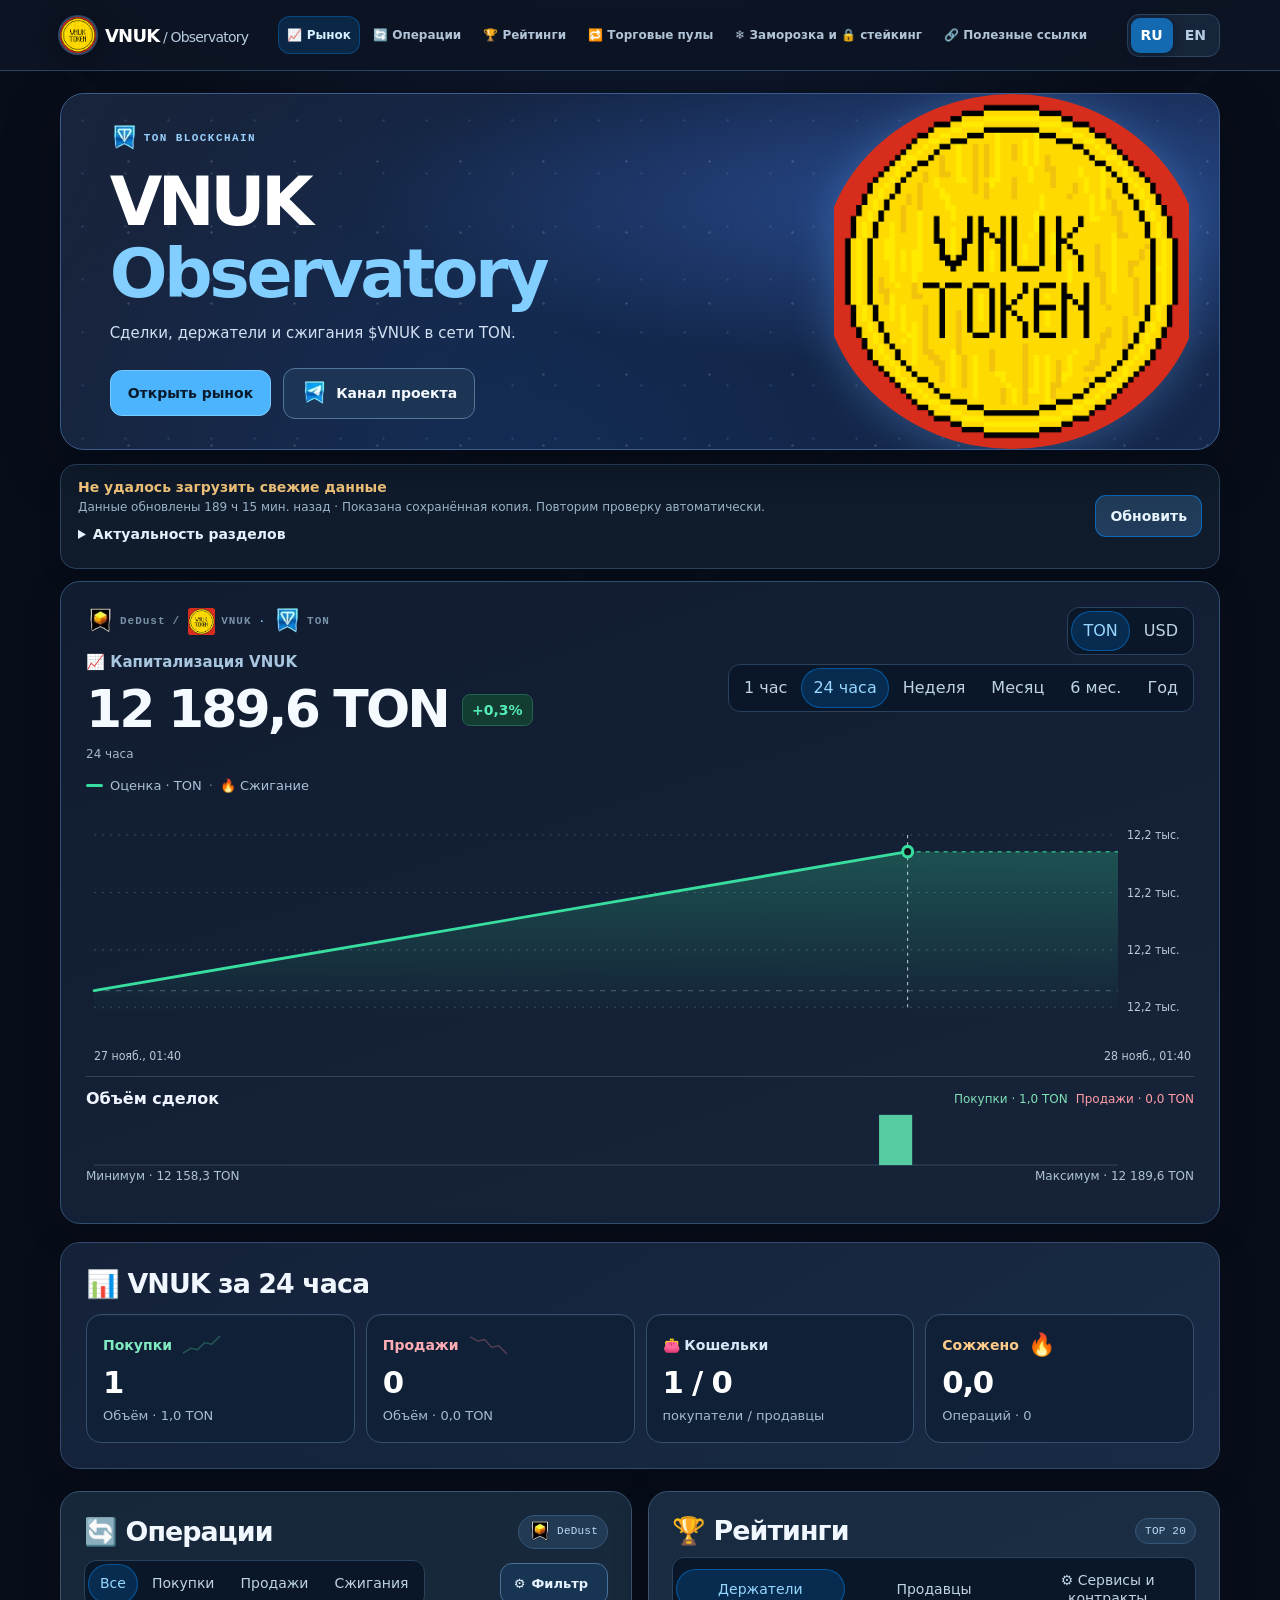
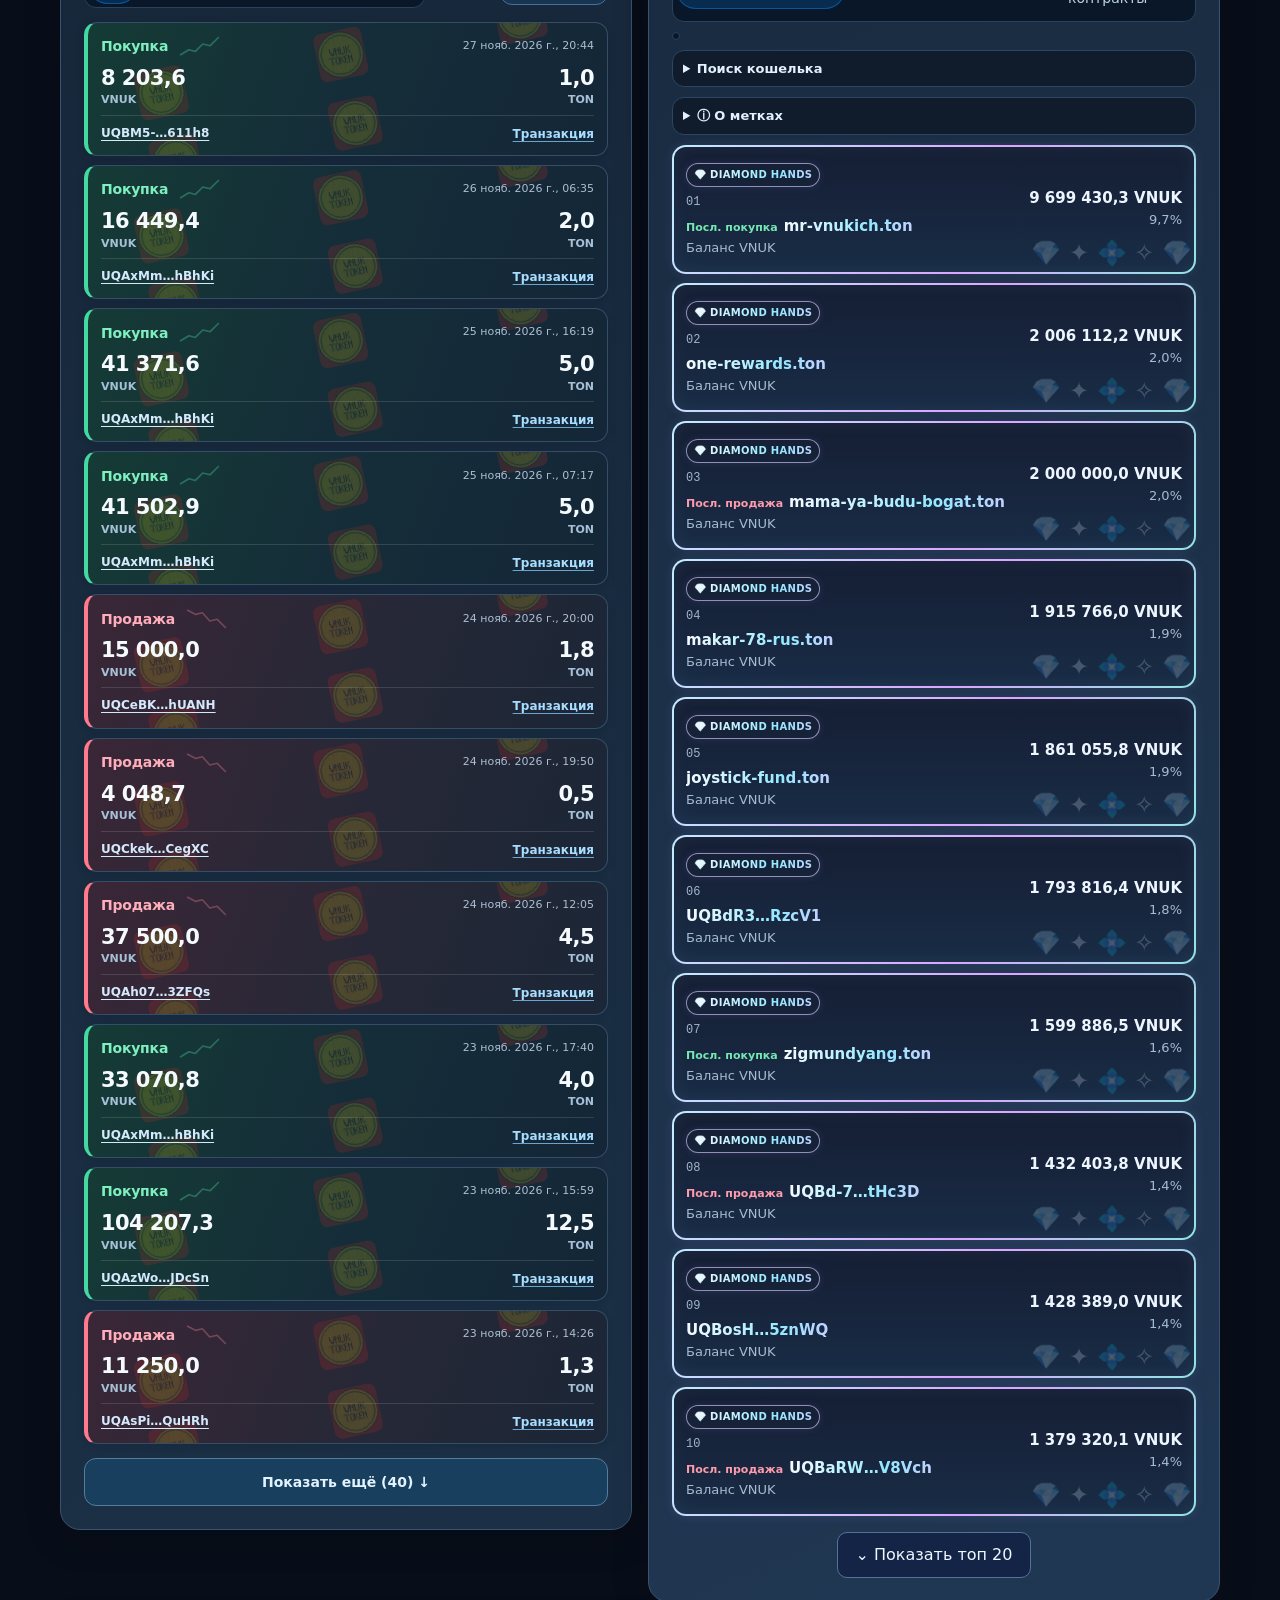
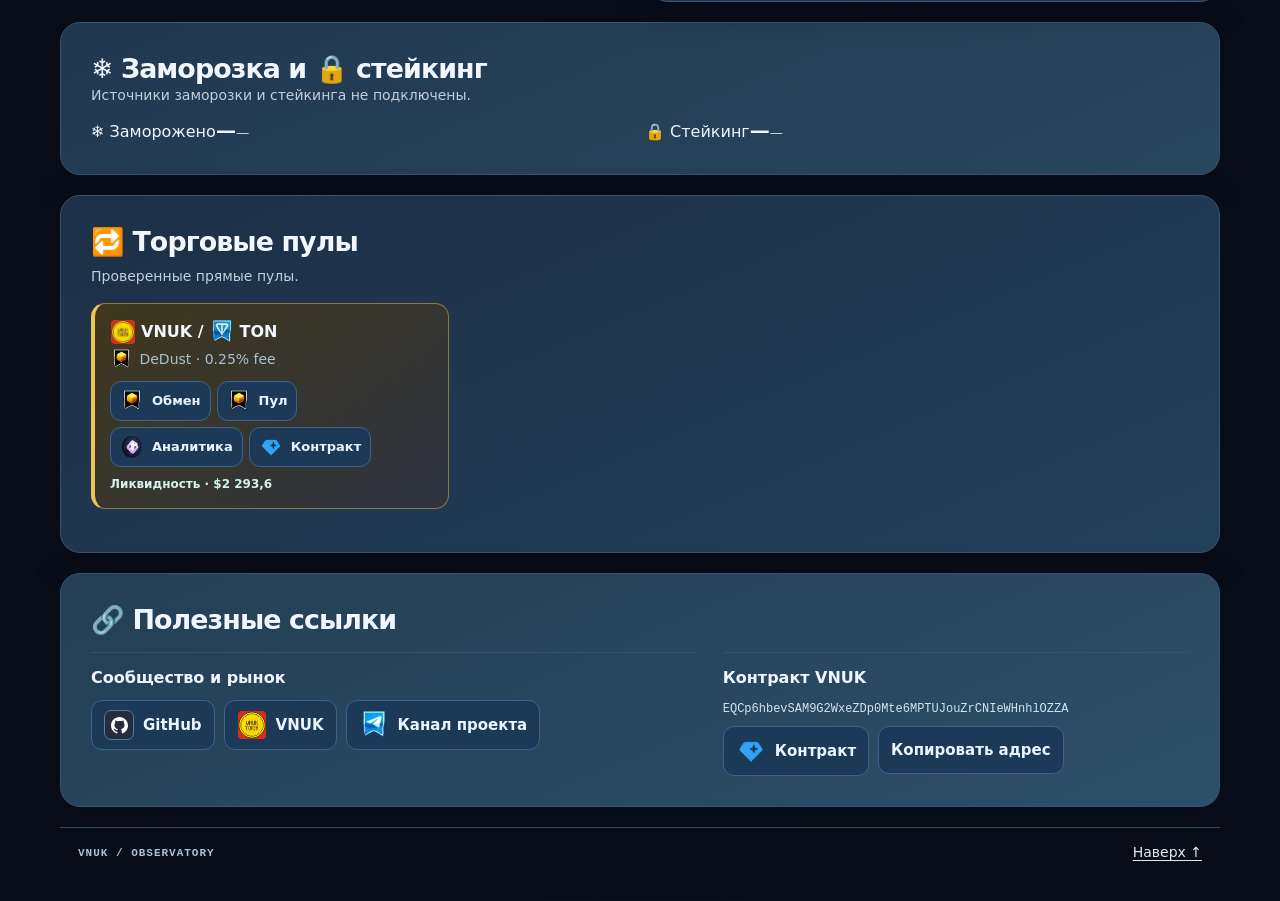
==== index.html @ 51adb0db "Refresh VNUK snapshot" ====
<!doctype html>
<html lang="ru"><head>
<meta charset="utf-8"><meta name="viewport" content="width=device-width,initial-scale=1">
<meta name="theme-color" content="#070d21"><meta name="description" content="VNUK Observatory — сделки STON.fi и DeDust, держатели и подтверждённые сжигания VNUK в сети TON.">
<title>VNUK Observatory</title><style>:root{color-scheme:light;--ink:#101721;--muted:#536372;--paper:#f8fafc;--line:#cbd5df;--blue:#30a1f5;--link:#075d9b;--night:#090b0e;--graphite:#10151c;--green:#1e6b51;--red:#df0000;--orange:#975019;font:16px/1.5 system-ui,-apple-system,BlinkMacSystemFont,"Segoe UI",sans-serif;color:var(--ink);background:var(--night)}
*{box-sizing:border-box}
[hidden]{display:none!important}
html{scroll-behavior:smooth;scroll-padding-top:82px}
body{margin:0;background:var(--night)}
.wrap{width:min(1220px,calc(100% - 64px));margin-inline:auto}
h1,h2,h3,p{margin:0}
a{color:var(--link);text-underline-offset:3px}
a:hover{text-decoration:underline}
button{font:inherit;color:inherit;cursor:pointer}
a:focus-visible,button:focus-visible,summary:focus-visible,#plot svg:focus-visible{outline:3px solid #5692db;outline-offset:2px}
header{position:sticky;top:0;z-index:5;background:#090b0ef5;border-bottom:1px solid #283541;color:#f5f8fc}
.nav,.brand,nav,.langs,.tabs,.smallTabs,.introLinks,.eyebrow,.sectionHeading,.chartCaption,footer,.graphTop{display:flex;align-items:center}
.nav{min-height:65px;gap:20px;justify-content:space-between}
.brand{gap:9px;color:#fff;text-decoration:none}
.brand svg{width:36px;height:36px}
.brand strong{font-size:19px;letter-spacing:-.055em}
.brand span{font-weight:500;color:#c3cbd5}
.brand:hover{text-decoration:none}
nav{gap:5px}
nav a,.langs button{font-size:14px;font-weight:650}
nav a{color:#b4c0ce;padding:9px 11px;text-decoration:none;border-radius:8px}
nav a.on,nav a:hover{color:white;background:#203347;text-decoration:none}
.langs,.tabs,.smallTabs{background:#e5edf4;border-radius:10px;padding:3px;gap:2px;width:fit-content;max-width:100%;flex-wrap:wrap}
.langs button,.tabs button,.smallTabs button{border:none;padding:7px 10px;background:transparent;color:#364c61;border-radius:7px;line-height:1.35}
.langs .on,.tabs .on,.smallTabs .on{background:#114c79;color:white}
.hero{margin:20px 0 16px;position:relative;isolation:isolate;overflow:hidden;display:flex;align-items:center;min-height:192px;border-radius:20px;border:1px solid #293746;background:radial-gradient(ellipse at 88% 70%,#153650 0%,transparent 53%),#0b0d10;color:#fff}
.herotext{position:relative;z-index:1;padding:27px clamp(20px,3vw,44px);max-width:66%}
.eyebrow,.tag,footer>span{font-family:ui-monospace,Consolas,monospace;font-size:11px;font-weight:650;letter-spacing:.09em}
.eyebrow{gap:8px}
.eyebrow i{width:7px;height:7px;background:#468ec6;border-radius:50%}
.hero .eyebrow{color:#b9c9d9}
.hero .eyebrow i{background:var(--blue)}
h1{font-size:clamp(38px,4.6vw,68px);letter-spacing:-.07em;line-height:1.05;margin:7px 0 8px}
h1 em{font-family:Georgia,"Times New Roman",serif;font-weight:normal;letter-spacing:-.055em;color:#a1d6ff}
.hero p{color:#c9d5e1;font-size:15px}
.heroArt{position:absolute;inset:0 0 0 auto;width:41%;display:grid;align-items:center;pointer-events:none}
.heroArt svg{width:100%;height:100%;max-height:250px}
.introLinks{margin-top:17px;gap:10px}
.introLinks a,.more{border:1px solid #9daebf;border-radius:8px;padding:7px 12px;text-decoration:none;font-weight:650;font-size:14px}
.introLinks a{color:#f0f6ff;border-color:#536779}
.introLinks a:first-child{color:#081624;background:var(--blue);border-color:var(--blue)}
.introLinks a:hover,.more:hover{box-shadow:inset 0 0 0 1px currentColor}
.panel{background:var(--paper);border:1px solid var(--line);border-radius:17px;padding:clamp(16px,2vw,25px);min-width:0}
.graphTop,.sectionHeading,footer{justify-content:space-between;gap:12px}
.graphTop{align-items:flex-start}
.graph .eyebrow{color:#b6c8d9}
.graph .eyebrow span{color:#7891a7}
.graph h2{font-weight:550;color:var(--muted);font-size:16px;margin-top:12px}
.price{font-size:clamp(27px,3.2vw,44px);line-height:1.12;letter-spacing:-.05em;font-variant-numeric:tabular-nums;font-weight:730}
.chartCaption{font-size:13px;color:var(--muted);gap:7px;margin-top:13px}
.lineKey{width:17px;height:3px;border-radius:3px;background:var(--blue)}
.sep{color:#6f8196}
#plot{margin:6px 0;min-height:183px}
#plot svg{width:100%;height:183px;display:block;touch-action:pan-y}
#plot text{font:11px system-ui,sans-serif;fill:#b6c6d6}
.marker{cursor:pointer}
.marker:focus{outline:2px solid var(--orange)}
#readout{font-size:14px;font-variant-numeric:tabular-nums;min-height:24px;color:var(--ink)}
.note,.description,.resources p{font-size:14px;color:var(--muted);overflow-wrap:anywhere}
.note{font-size:12px}
.description{margin:8px 0}
.summary{margin:18px 0 22px}
.summary h2,.panel h2:not(.graph h2){font-size:clamp(20px,2.1vw,27px);letter-spacing:-.045em;line-height:1.2}
.summary .sectionHeading{margin-bottom:9px}
.tag{color:#3e5061;background:#e2ebf4;border-radius:20px;padding:4px 9px;white-space:nowrap;font-weight:500;letter-spacing:.02em}
#stats{display:grid;grid-template-columns:repeat(4,minmax(0,1fr));gap:10px}
.stat{background:var(--paper);border:1px solid var(--line);border-radius:13px;padding:13px 15px;min-width:0}
.stat b,.stat small,.stat span{display:block}
.stat b{font-size:clamp(20px,2.1vw,31px);line-height:1.3;font-variant-numeric:tabular-nums;overflow-wrap:anywhere;letter-spacing:-.04em}
.stat small{font-size:13px;color:var(--muted)}
.stat span{font-size:14px;font-weight:670}
.buy{color:var(--green)}
.sell{color:var(--red)}
.burn{color:var(--orange)}
.columns{display:grid;grid-template-columns:1fr 1fr;gap:16px;align-items:start}
.columns .tabs{margin:10px 0}
.columns .tabs button,.smallTabs button{font-size:14px}
.smallTabs:not(:empty){margin-bottom:8px}
#feedNote,#rankNote{margin-bottom:8px}
.row{display:grid;grid-template-columns:minmax(0,1fr) auto;gap:10px;border-top:1px solid #dce3eb;padding:10px 0;align-items:center}
.row>div{min-width:0}
.row>div:last-child{text-align:right}
.row b,.row small{display:block;font-variant-numeric:tabular-nums}
.row small{color:var(--muted);font-size:13px}
.row a{overflow-wrap:anywhere}
.row b{font-size:15px;line-height:1.45}
.row .badge{display:inline-block;padding:1px 6px;font-size:12px;border-radius:5px;margin-right:6px}
.badge.buy{background:#e0f3e8}
.badge.sell{background:var(--red);color:white}
.badge.burn{background:#ffead4}
.position{color:var(--muted);font:12px ui-monospace,monospace;margin-right:8px}
.empty{padding:16px 0;color:var(--muted)}
.more{background:#eaf1f7;color:#144b72}
.more[hidden]{display:none}
#more{margin-top:8px;width:100%}
.resources{margin:20px 0}
.resourcesGrid{display:grid;grid-template-columns:1.15fr 1.2fr 1fr;gap:24px;margin-top:16px}
.resources h3{font-size:16px;margin-bottom:6px}
.resourceList{display:flex;gap:8px 13px;flex-wrap:wrap}
.resourceList,.contract{margin-top:8px;font-size:14px}
.contract{display:block;overflow-wrap:anywhere;font-family:ui-monospace,monospace;margin-bottom:10px}
.resourcesGrid article{min-width:0}
summary{cursor:pointer;font-weight:600}
footer{padding:16px 0 25px}
footer a{font-size:14px}
@media(max-width:800px){.wrap{width:calc(100% - 28px)}
.nav{display:grid;grid-template-columns:1fr auto;gap:0;padding-top:6px}
.langs{grid-column:2;grid-row:1}
.brand{grid-column:1;grid-row:1}
nav{grid-column:1/-1;justify-content:space-between;gap:0}
nav a{padding:7px 5px;font-size:13px}
html{scroll-padding-top:98px}
.columns{grid-template-columns:1fr}
.heroArt{width:35%;opacity:.82}
.herotext{max-width:73%;padding:19px}
.hero{min-height:180px}
.graphTop{flex-wrap:wrap}
.resourcesGrid{grid-template-columns:1fr 1fr}

#stats{grid-template-columns:repeat(2,minmax(0,1fr))}}
@media(max-width:500px){.wrap{width:calc(100% - 20px)}
.hero{margin-top:10px}
.herotext{max-width:100%;padding:16px}
.heroArt{width:35%;inset:auto 0 0 auto;height:78px}
.hero p{max-width:96%;font-size:14px}
.introLinks{max-width:76%;gap:6px;flex-wrap:wrap}
.introLinks a{font-size:13px;padding:6px 8px}
.graphTop{gap:10px}
.tabs button{padding:6px 8px}
.stat{padding:10px}
.stat small{font-size:12px}
.row{gap:3px}
.row b{font-size:14px}
.row small{font-size:12px}
.resourcesGrid{grid-template-columns:1fr;gap:15px}
.resourcesGrid article+article{border-top:1px solid var(--line);padding-top:12px}}
@media(prefers-reduced-motion:reduce){html{scroll-behavior:auto}}

.walletLegend{font-size:13px;color:var(--muted);margin:4px 0}
.walletIdentity{display:inline-flex;align-items:baseline;flex-wrap:wrap;gap:2px 6px;max-width:100%;vertical-align:baseline}
.row .walletAddress{font-weight:700;text-decoration:underline;text-decoration-thickness:1px;text-underline-offset:3px}
.row .walletAddress.buy,.walletRole.buy{color:#126042}
.row .walletAddress.sell,.walletRole.sell{color:#df0000}
.row .walletAddress.burn,.walletRole.burn{color:#874305}
.row .walletAddress.neutral{color:#51615c}
.walletRole{font-size:11px;font-weight:600}
:is(.row,.walletResult) .domainBadge{font:600 11px/1.4 system-ui,sans-serif;letter-spacing:0;padding:2px 6px;border-radius:5px;overflow-wrap:anywhere;max-width:100%;display:inline-block}
.domainBadge.digits{color:#482e00;background:linear-gradient(110deg,#ffcc00 12%,#ffe173 34%,#fff9c0 46%,#ffd700 57%,#efb000 84%);background-size:220% 100%;border:1px solid #a37b00;animation:projectGold 4s ease-in-out infinite alternate}
details.domainDetails{display:inline-block;border:0;padding:0;font-size:12px;font-weight:500;width:100%}
details.domainDetails summary{color:var(--muted);font-size:11px}
#rank .position{vertical-align:top}
.onlyBadges{display:flex;align-items:center;gap:7px;font-size:13px;font-weight:600;margin:4px 0 7px;cursor:pointer}
.onlyBadges input{width:16px;height:16px;accent-color:var(--link)}


@keyframes projectGold{from{background-position:0% 50%}
to{background-position:100% 50%}}
@media(prefers-reduced-motion:reduce){.domainBadge.digits{animation:none}}
footer>span{color:#f5f8ff}
footer a{color:#dcebf8}
.price{overflow-wrap:break-word}

/* Make the chart and header dark; financial rows retain their semantic colours. */
.langs,.graph .tabs{background:#202a35}
.langs button,.graph .tabs button{color:#c3cfdb}
.langs .on,.graph .tabs .on{background:var(--blue);color:#071421}
.graph{--ink:#f5f8fc;--muted:#b2c0cd;color:var(--ink);background:var(--graphite);border-color:#283747}
.graph #readout a{color:#86caff}
.graph #plot svg{height:205px}
.brand:hover,.introLinks a:hover{color:#fff}
.introLinks a:first-child:hover{color:#081624}

.wrap{width:min(1180px,calc(100% - 88px))}
.hero{background:linear-gradient(165deg,#080a0d 22%,#10151c 100%)}
.graph,.summary{background:linear-gradient(180deg,#10151c,#152332);border:1px solid #374b5b}
.summary{background:linear-gradient(180deg,#152332,#172b3c);padding:clamp(16px,2vw,25px);border-radius:17px;color:#f4f8ff}
.summary .sectionHeading{margin-bottom:14px}
.stat{background:linear-gradient(145deg,#131d28,#1e3041);border:1px solid #3d5363}
.stat small{color:#b9c8d5}
.stat span.buy,.stat span.sell,.stat span.burn{display:inline-block;border-radius:5px;background:linear-gradient(120deg,#d8e5eb,#c1d4df);padding:1px 6px}
.columns .panel,.resources{--ink:#f3f7fc;--muted:#c1cedb;--link:#a6daff;--line:#435a6a;color:var(--ink);border-color:#3b5264}
.columns .panel{background:linear-gradient(180deg,#172b3c,#1a3b51)}
.columns .tabs,.columns .smallTabs{background:#0e1c29}
.columns .tabs button,.columns .smallTabs button{color:#cbd9e7}
.columns .tabs .on,.columns .smallTabs .on{background:#265a7d;color:#fff}
.row{border-color:#435666}
.position{color:#c1cedb}
.tag{background:#233f54;color:#d1e6f6}
.row .walletIdentity{background:linear-gradient(125deg,#d8e5eb,#c1d4df);border-radius:7px;padding:3px 6px}
.domainDetails summary{color:#354d62!important}
.domainDetails span{color:#223847}
#more,.resourceList>a,.resourceList>button{color:#f3f8ff;background:#15496b;border:1px solid #6289a3}
.resources{background:linear-gradient(180deg,#1a3b51,#20475e);padding:clamp(18px,2.5vw,30px)}
.resourcesGrid{grid-template-columns:1.3fr 1fr;gap:clamp(14px,2vw,26px)}
.resourcesGrid article{border-top:1px solid #7190a3;padding-top:13px}
.resources h3{margin-bottom:10px}
.resourceList{display:grid;grid-template-columns:1fr;gap:7px}
.resourceList>a,.resourceList>button{display:flex;align-items:center;justify-content:space-between;gap:6px;min-height:42px;padding:8px 12px;border-radius:7px;text-align:left;font:650 14px/1.35 system-ui,sans-serif;text-decoration:none;cursor:pointer}
.resourceList>a:hover,.resourceList>button:hover,#more:hover{background:#1b5c82;border-color:#aedfff}
.resources .contract{color:#d1e4f2;margin:6px 0;word-break:break-all}
footer{background:#090c10;border-top:1px solid #405362;padding:14px 18px;margin-bottom:14px;border-radius:8px}
@media(min-width:1000px){.resourcesGrid article:first-child .resourceList{grid-template-columns:repeat(2,minmax(0,1fr))}}
@media(max-width:800px){.wrap{width:calc(100% - 34px)}.resourcesGrid{grid-template-columns:1fr 1fr}}
@media(max-width:500px){.wrap{width:calc(100% - 22px)}.resourcesGrid{grid-template-columns:1fr}.resourcesGrid article+article{border-color:#7190a3}}

/* Draw external-link arrows without relying on a font glyph. */
.resourceList>a::after,.introLinks a[href^="https:"]::after,.row a:not(.walletAddress)::after{content:"";display:inline-block;width:8px;height:8px;flex-shrink:0;margin-left:6px;border-top:1.5px solid currentColor;border-right:1.5px solid currentColor;background:linear-gradient(135deg,transparent 43%,currentColor 46%,currentColor 54%,transparent 57%);vertical-align:1px}

.syncBar{display:flex;align-items:center;justify-content:space-between;gap:14px;margin:0 0 12px;padding:12px 18px;background:#101b27;border:1px solid #374b5b;border-radius:12px;color:#e5f1fb}
.syncBar>div{min-width:0}.syncBar p{font-size:14px;font-weight:650}.syncBar small{display:block;color:#b9c8d5;font-size:12px;overflow-wrap:anywhere}.syncBar .syncWarning{color:#ffcf80}
#refreshData{flex-shrink:0;min-height:42px;padding:8px 14px;border:1px solid #6289a3;border-radius:7px;background:#15496b;color:#f3f8ff;font-weight:650;font-size:14px}#refreshData:hover{background:#1b5c82}#refreshData:disabled{opacity:.65;cursor:wait}
@media(max-width:400px){.syncBar{align-items:flex-start;flex-wrap:wrap;padding:12px 14px}.syncBar>div{flex:1 1 175px}}

/* Market cap: native-currency valuation, with an explicit estimation note. */
.graph .price{font-size:clamp(32px,4.2vw,52px);letter-spacing:-.055em;line-height:1.15}
.graph h2{font-size:15px;margin-top:12px;margin-bottom:7px}
.capHeadline{display:flex;align-items:center;gap:14px;flex-wrap:wrap}
.capChange{font:700 14px/1.3 system-ui,sans-serif;padding:6px 9px;border-radius:8px;font-variant-numeric:tabular-nums;white-space:nowrap}
.capChange:empty{display:none}.capPositive{color:#54edb6;background:#133c32;border:1px solid #24634e}.capNegative{color:#ff2020;background:#321419;border:1px solid #7a242a}
#capPeriod{margin-top:5px;color:#a4b9cb}.graph #plot{min-height:250px;margin:18px 0 8px}.graph #plot svg{height:250px}
.graph #plot text{font:11px system-ui,sans-serif;fill:#b8c9d6}
.capRange{display:flex;justify-content:space-between;gap:8px;flex-wrap:wrap;color:#adc3d3;font-size:12px;font-variant-numeric:tabular-nums;margin:0 0 13px}
.graph #readout{background:#0b1723;border:1px solid #2b4354;padding:10px 12px;border-radius:9px;min-height:43px;font-size:13px;margin-bottom:9px}
.capMethod{font-size:11px;line-height:1.5;color:#9db3c4;border-top:1px solid #2b4354;padding-top:10px;margin-top:10px;max-width:850px}
.graph .chartCaption .lineKey{background:var(--chart-colour,#38dda0)}
@media(max-width:500px){.graph .price{font-size:34px}.capHeadline{gap:8px}.graph .graphTop{gap:15px}.graph .tabs{width:100%;justify-content:space-between}.graph .tabs button{padding:8px 6px;font-size:12px}.graph #plot svg{height:240px}.graph #plot{min-height:240px}.graph #readout{font-size:12px}.capMethod{font-size:11px}}
@media(max-width:360px){.graph .tabs{display:grid;grid-template-columns:repeat(3,minmax(0,1fr));gap:3px}.graph .tabs button{width:100%}}

:root{--blue:#75ccff;--project-art:url("[data-uri]");--night:#070d21}
body{background:radial-gradient(ellipse at 78% 0%,#24347b 0%,#111c49 28%,transparent 55%),#070d21}
header{background:#0a1129f5;border-color:#324576}
.brandMark{width:36px;height:36px;border-radius:50%;background:var(--project-art) center/cover}
.hero{min-height:268px;border-color:#435b9c;background:radial-gradient(ellipse at 78% 50%,#2b4696 0%,#182860 34%,transparent 68%),linear-gradient(112deg,#0d1639,#111c49)}
.hero::before{content:"";position:absolute;inset:0;background-image:radial-gradient(circle,#7eaeff 1px,transparent 1.5px),radial-gradient(circle,#eff7ff 1px,transparent 1.5px);background-size:43px 53px,83px 71px;background-position:0 0,26px 32px;opacity:.24;pointer-events:none}
.heroArt{width:40%;height:100%;background:var(--project-art) center / auto 88% no-repeat;filter:drop-shadow(0 0 20px #60b5ff60);border-radius:50%}
.hero h1 em{color:#89ceff}
.graph{background:linear-gradient(180deg,#101936,#151f43);border-color:#394b80}
.summary{background:linear-gradient(180deg,#182649,#202d55);border-color:#435480}
.columns .panel{background:linear-gradient(180deg,#192847,#1e3659)}
.resources{background:linear-gradient(180deg,#192b4b,#1b345a)}
.graphControls{display:grid;gap:10px;justify-items:end;min-width:0}
.row.trade-buy{border-left:3px solid #4cce9f;padding-left:8px;background:#14564832}
.row.trade-sell{border-left:3px solid #fb6b76;padding-left:8px;background:#7c223532}
.row.trade-burn{border-left:3px solid #e7ae57;padding-left:8px}
@media(max-width:800px){.graphControls{justify-items:start}}
@media(max-width:590px){
 .hero{min-height:210px}.heroArt{width:32%;height:auto;inset:12px 12px auto auto;aspect-ratio:1;opacity:1;background-size:contain}
 .herotext{max-width:76%}.hero h1{font-size:clamp(32px,7.5vw,47px)}.hero h1 em{display:block}
 .hero p{max-width:100%}.introLinks{max-width:100%}.graphControls{width:100%}.graph #currency{display:flex;width:auto}
}

#activity,#wallets,#pools{background:#141b27;border-color:#303a4a}
#activity .row,#wallets .row{background:transparent;border-color:#303a4a;border-left:0;padding-left:0}
#activity .row .walletIdentity,#wallets .row .walletIdentity{background:none;padding:0;column-gap:6px;row-gap:4px}
.columns .walletIdentity .walletAddress{background:none;padding:0}
.columns .row .walletAddress{color:#d6e2f0}
.columns .walletRole.buy,.columns .badge.buy{color:#85e6bc;background:none}
.columns .walletRole.sell,.columns .badge.sell{color:#ff9a9f;background:none}
.columns .walletRole.burn,.columns .badge.burn{color:#f1bd7d;background:none}
.columns .domainDetails summary,.columns .domainDetails span{color:#becbd9!important}
.columns :is(.row,.walletResult) .projectBadges{display:flex;flex-wrap:wrap;gap:5px;width:100%;align-items:center}
.columns :is(.row,.walletResult) .projectBadge{--badge-edge:#53627b;display:inline-flex;align-items:center;gap:4px;padding:2px 6px;border:1px solid var(--badge-edge);border-radius:6px;background:#202939;text-decoration:none;color:#eaf1fb;font:650 11px/1.35 system-ui,sans-serif;min-height:26px;max-width:100%}
.columns :is(.row,.walletResult) .projectBadge:hover{text-decoration:underline}
.columns :is(.row,.walletResult) .projectBadge::after{display:none}
.projectBadge img{display:block;width:18px;height:18px;object-fit:contain;border-radius:3px}
.columns :is(.row,.walletResult) .projectBadge.staking{padding-inline:4px;--badge-edge:#6c93cb}
.columns :is(.row,.walletResult) .projectBadge.vnuk{--badge-edge:#8f606f;color:#ffc8d4}
.columns :is(.row,.walletResult) .projectBadge.author{border-color:transparent;background:linear-gradient(#202939,#202939) padding-box,linear-gradient(105deg,#508eff,#dce5ee,#508eff) border-box;background-size:100% 100%,200% 100%;animation:projectBadgeGlow 5s ease-in-out infinite alternate}
.columns :is(.row,.walletResult) .projectBadge.joystick{--badge-edge:#9164ac}
.columns :is(.row,.walletResult) .projectBadge.phoenix{--badge-edge:#a86a36}
.projectBadge.joystick span,.projectBadge.phoenix span{background:linear-gradient(90deg,var(--badge-color),#ffe182,var(--badge-color));background-size:210% 100%;background-clip:text;color:transparent;animation:projectBadgeGlow 5s ease-in-out infinite alternate}
.projectBadge.joystick{--badge-color:#e3a6ff}
.projectBadge.phoenix{--badge-color:#ff9862}
@keyframes projectBadgeGlow{to{background-position:100% 0}}
@media(prefers-reduced-motion:reduce){.columns :is(.row,.walletResult) .projectBadge.author,.projectBadge.joystick span,.projectBadge.phoenix span{animation:none}}
#pools [lang="en"],html[lang="en"] #pools [lang="ru"]{display:none}
html[lang="en"] #pools [lang="en"]{display:inline}
#pools .poolIntro{margin:8px 0 16px}
#pools .poolGrid{display:grid;grid-template-columns:repeat(3,minmax(0,1fr));gap:10px}
#pools .poolCard{min-width:0;background:#1c2636;border:1px solid #39475b;border-radius:10px;padding:12px}
#pools .poolCard h3{margin:0 0 3px}
#pools .poolCard p{margin:0}
#pools .poolActions{display:flex;flex-wrap:wrap;gap:6px;margin-top:10px}
#pools .poolActions a{display:inline-flex;align-items:center;min-height:38px;padding:5px 9px;color:#edf5ff;background:#22344c;border:1px solid #586d88;border-radius:7px;font-size:13px;font-weight:650;text-decoration:none}
#pools .poolActions a:hover{background:#304963;text-decoration:underline}
#pools .poolRoute,#pools .poolTiny{margin-top:16px;padding-top:13px;border-top:1px solid #39475b}
#pools #discoveredPools{margin-top:10px}
#pools .poolCard .poolLiquidity{margin-top:8px;font-size:12px;overflow-wrap:anywhere}
#pools .poolCard h3{overflow-wrap:anywhere}
#pools .poolRoute h3{margin:0 0 4px}
#pools .poolRoute .poolCard{margin-top:9px;max-width:440px}
#pools .poolTiny .poolGrid{margin-top:10px}
#pools .poolSources{margin-top:13px;font-size:12px}
@media(max-width:800px){#pools .poolGrid{grid-template-columns:repeat(2,minmax(0,1fr))}}
@media(max-width:500px){#pools .poolGrid{grid-template-columns:minmax(0,1fr)}}

.columns :is(.row,.walletResult) .projectBadge.og{border-color:#a887c2;background:#222033}
.columns :is(.row,.walletResult) .projectBadge.fragmentNumber{--badge-edge:#cc7cdb;background:#78348b;color:#fff;font-weight:800;white-space:nowrap}
.projectBadge.og span{background:linear-gradient(90deg,#cbff69,#f3a5ff,#cbff69);background-size:210% 100%;background-clip:text;color:transparent;animation:projectBadgeGlow 4s ease-in-out infinite alternate;font-weight:800}
.columns :is(.row,.walletResult) .projectBadge.burner{border-color:#966237;padding-inline:4px}
.columns :is(.row,.walletResult) .projectBadge.blueNft{border-color:#3881a9;padding-inline:4px}
.operationRow .opMobile,.operationRow .opToggle{display:none}
#feed .operationRow .opDesktop a{display:inline-block}
@media(prefers-reduced-motion:reduce){.projectBadge.og span{animation:none}}
@media(max-width:640px){
 #feed .operationRow{grid-template-columns:minmax(0,1fr) minmax(0,auto) 28px;align-items:start;column-gap:4px;padding:8px 0}
 #feed .operationRow .opDesktop{display:none}
 #feed .operationRow>div:nth-child(2){align-self:start}
 #feed .operationRow .opMobile:not([hidden]){display:block;grid-column:1/-1;text-align:left;padding:2px 0 4px}
 #feed .operationRow .opToggle{display:grid;place-items:center;width:28px;min-height:32px;padding:0;background:none;border:0;color:#b8d3ec;cursor:pointer}
 .opToggle span{width:7px;height:7px;border-right:2px solid;border-bottom:2px solid;transform:rotate(45deg)}
 .opToggle[aria-expanded="true"] span{transform:rotate(225deg)}
}

body{background:linear-gradient(#070b16bb,#070b16cf),url("[data-uri]") center top/cover fixed,#070b16}
.supplyGrid{display:grid;grid-template-columns:repeat(2,minmax(0,1fr));gap:10px;margin-top:12px}
.supplyGrid a{display:grid;gap:4px;padding:12px;border:1px solid #39475b;border-radius:10px;background:#1c2636;text-decoration:none;min-width:0}
.supplyGrid a:hover{border-color:#7db5e6}
.supplyGrid strong{font-size:clamp(1rem,3vw,1.35rem);color:#eef5ff;overflow-wrap:anywhere}
.supplyGrid small{color:#afbfce}
@media(max-width:440px){.supplyGrid{grid-template-columns:1fr}body{background-attachment:scroll;background-size:auto,auto 1100px}}

.volumeBlock{margin-top:12px;border-top:1px solid #344353;padding-top:10px}
.volumeHeading,.volumeKeys,.tradeSize,.walletSearchForm{display:flex;align-items:center;gap:8px;flex-wrap:wrap}
.volumeHeading{justify-content:space-between}
.volumeKeys,.tradeSize{font-size:12px}
.volumeKeys span:first-child,.rankMove.gained{color:#80e0b6}
.volumeKeys span:last-child,.rankMove.lost{color:#ff9da4}
#tradeVolume svg{display:block;width:100%;height:56px}
.tradeSize{margin:8px 0;color:#bdcbd8}
.tradeSize label{display:inline-flex;align-items:center;gap:6px}
.tradeSize input[type=number],.walletSearchForm input{min-width:0;border:1px solid #53637a;border-radius:7px;background:#161f2b;color:#eaf1fb;padding:6px 8px;font:inherit}
.tradeSize input[type=number]{width:6em}
#rank .position,.walletResult .position{display:inline-flex;align-items:baseline;gap:4px}
.rankMove{font-size:10px;white-space:nowrap}
.walletSearch,.badgeLegend{margin:10px 0;border:1px solid #39475b;border-radius:8px;padding:8px 10px}
.walletSearch summary,.badgeLegend summary{cursor:pointer;color:#d6e2f0;font-size:13px;font-weight:650}
.walletSearchForm{margin-top:9px}
.walletSearchForm input{flex:1 1 145px}
.walletSearchForm button{padding:6px 9px;border:1px solid #52637b;border-radius:7px;background:#243249;color:#eaf1fb;cursor:pointer}
.walletResult{margin-top:9px;overflow-wrap:anywhere}
.walletResult h3,.walletResult h4,.walletResult p{margin:6px 0}
.walletResult ul,.badgeLegend dl{padding-left:0;margin:8px 0 0;font-size:12px}
.walletResult li{margin-left:15px;padding-top:3px}
.badgeLegend dl{display:grid;grid-template-columns:auto 1fr;gap:5px 8px}
.badgeLegend dd{margin:0;color:#bdcbd8}
.columns .projectBadge.arni,.columns .projectBadge.napiwas{border-color:#927fa2}
.columns .projectBadge.arni span,.columns .projectBadge.napiwas .badgeLabel{
 background:linear-gradient(90deg,#70e1dd,#c4b4ff,#ffab94,#ffe39a,#70e1dd);
 background-size:225% 100%;background-clip:text;color:transparent;
 animation:projectBadgeGlow 4.3s ease-in-out infinite alternate
}
.projectBadge .beerIcon{position:relative;display:inline-block;flex:0 0 18px;width:18px;height:18px}
.beerIcon::before,.beerIcon::after{content:"";position:absolute}
.beerIcon::before{left:2px;top:2px;width:10px;height:15px;border:1px solid #ffde99;border-radius:3px 3px 4px 4px;background:linear-gradient(#fff4dc 0 28%,#ffce56 29%,#e4932c 83%,#b36121)}
.beerIcon::after{left:12px;top:6px;width:5px;height:8px;border:2px solid #ffde99;border-left:0;border-radius:0 4px 4px 0}
@media(prefers-reduced-motion:reduce){.columns .projectBadge.arni span,.columns .projectBadge.napiwas .badgeLabel{animation:none}}

.projectBadges .domainDetails{width:auto;max-width:100%;overflow-wrap:anywhere}

/* VNUK / Telegram-inspired Observatory — design layer v1.
   No remote fonts, frameworks, images or runtime dependencies.
   Loaded AFTER the existing stylesheet. Keeps data/JS functionality intact. */
:root{
  color-scheme:dark;
  --tg-bg:#090e18;--tg-surface:#121b2a;--tg-surface2:#192639;
  --tg-elevated:#20344b;--tg-line:#2a405a;--tg-blue:#55b9ff;
  --tg-blue-strong:#258fea;--tg-text:#f0f6ff;--tg-muted:#a6bdd2;
  --tg-green:#51dcaa;--tg-red:#ff8696;--tg-gold:#f3c66f;
  --night:var(--tg-bg);--paper:var(--tg-surface);--ink:var(--tg-text);
  --muted:var(--tg-muted);--line:var(--tg-line);--blue:var(--tg-blue);
  --link:#91d8ff;--green:var(--tg-green);--red:var(--tg-red);
  font-family:system-ui,-apple-system,BlinkMacSystemFont,"Segoe UI",sans-serif;
  font-optical-sizing:auto;
}
html{scroll-padding-top:100px}
body{
  color:var(--tg-text);
  background:radial-gradient(ellipse 80% 420px at 50% -150px,#1b315e 0%,transparent 72%),
    linear-gradient(#080e19e8,#080e19f1),url("[data-uri]") center top/cover fixed,#090e18;
}
.wrap{width:min(1160px,calc(100% - 40px))}
a{color:var(--link)}
button,input{font-family:inherit}
a,button,summary{-webkit-tap-highlight-color:transparent}
button:not(:disabled),a,summary{transition:background-color .18s ease,border-color .18s ease,color .18s ease,transform .18s ease}
button:active:not(:disabled),.introLinks a:active,.resourceList>a:active,#pools .poolActions a:active{transform:scale(.98)}
a:focus-visible,button:focus-visible,summary:focus-visible,input:focus-visible{outline:2px solid var(--tg-blue);outline-offset:3px}
header{background:#0d1524f0;border-bottom:1px solid #2c4463;backdrop-filter:blur(22px);-webkit-backdrop-filter:blur(22px)}
.nav{min-height:70px;gap:18px}
.brandMark{box-shadow:0 0 0 2px #314968,0 5px 20px #050a14a8}
.brand strong{font-size:18px;letter-spacing:-.045em}
.brand span{color:#b6cce0;font-size:14px}
nav{gap:5px}
nav a{padding:10px 13px;color:#b1c4d7;border-radius:12px;font-weight:600}
nav a.on,nav a:hover{background:#1e3958;color:#f4faff}
.langs{background:#17253a;padding:3px;border:1px solid #2d4560;border-radius:12px}
.langs button{border-radius:9px;min-width:39px;min-height:35px;color:#b6cde2}
.langs button.on{background:#288fd9;color:#fff;box-shadow:0 2px 10px #0613268c}
main.wrap{padding-bottom:10px}
.hero{margin:22px 0 14px;min-height:275px;border:1px solid #3b5c8d;border-radius:24px;
  background:radial-gradient(ellipse at 81% 30%,#294c91 0%,transparent 48%),
  radial-gradient(circle at 40% 110%,#132c55,transparent 60%),
  linear-gradient(125deg,#111d35,#15274b);
  box-shadow:0 18px 54px #02071164;isolation:isolate}
.hero::before{opacity:.14}
.hero::after{content:"";position:absolute;inset:0;pointer-events:none;
  background:linear-gradient(115deg,#ffffff08,transparent 50%);border-radius:inherit}
.herotext{padding:clamp(23px,3.5vw,45px);max-width:68%}
.hero .eyebrow{color:#98d1fc;letter-spacing:.13em}
.hero .eyebrow i{box-shadow:0 0 0 5px #269de421}
.hero h1{margin:13px 0 12px;font-size:clamp(39px,5.5vw,68px);line-height:1.03;letter-spacing:-.065em}
.hero h1 em{font-style:normal;font-weight:550;font-family:inherit;letter-spacing:-.05em;color:#81ceff}
.hero p{color:#d2e1f3;font-size:15px;max-width:510px;line-height:1.65}
.heroArt{background-size:auto 83%;filter:drop-shadow(0 6px 28px #67acff40)}
.introLinks{gap:10px;margin-top:21px}
.introLinks a{display:inline-flex;align-items:center;justify-content:center;
  min-height:42px;padding:9px 17px;border-radius:12px;font-size:14px;
  background:#1d3554;border:1px solid #52759b;color:#f5faff}
.introLinks a:first-child{background:#4bb4fc;color:#081a2c;border-color:#77caff}
.introLinks a:hover{background:#2c5277;text-decoration:none;transform:translateY(-2px)}
.introLinks a:first-child:hover{background:#83d0ff;color:#071b2c}
.syncBar{background:#101c2c;border-color:#2b435f;border-radius:16px;
  padding:12px 17px;box-shadow:0 6px 20px #050b152b}
.syncBar p{color:#e3f5ff}
.syncBar small{color:#9eb8ce}
#refreshData{border-radius:11px;background:#213d5b;border-color:#476d92;color:#eaf7ff}
#refreshData:hover{background:#2f5a81}
.panel,.graph,.summary,.columns .panel,.resources,#pools,#activity,#wallets{
  border:1px solid var(--tg-line);border-radius:20px;
  background:linear-gradient(155deg,#151f30 0%,#111927 100%);
  box-shadow:0 8px 34px #03091145;color:var(--tg-text)}
.graph{background:linear-gradient(160deg,#172640 0%,#101a2d 76%);border-color:#315172}
.graph .eyebrow{color:#86caff}
.graph h2{color:#a8c6e0;margin-top:15px}
.graph .price{color:#f4faff;letter-spacing:-.055em}
.graph .chartCaption{color:#abc1d7}
.graph #readout{border-color:#314964;background:#0e192a}
.graph .capMethod{border-color:#2b4056;color:#98aec2}
.graph #plot{border-radius:15px;overflow:hidden}
.graphControls{gap:9px}
.graph .tabs,.columns .tabs,.columns .smallTabs{background:#0a1728;border:1px solid #2a425c;border-radius:12px;padding:3px}
.graph .tabs button,.columns .tabs button,.columns .smallTabs button{border-radius:9px;min-height:34px;padding:7px 12px;color:#bed3e6}
.graph .tabs .on,.columns .tabs .on,.columns .smallTabs .on{background:#26659c;color:#fff;box-shadow:0 2px 8px #050d1780}
.summary{margin-top:18px;background:linear-gradient(150deg,#182b44,#142037);border-color:#2a496b}
.summary h2,.panel h2:not(.graph h2){color:#f1f7ff;font-weight:730;letter-spacing:-.035em}
#stats{gap:11px}
.stat{padding:16px;border-radius:15px;background:#102036;border:1px solid #34506f;box-shadow:inset 0 1px #ffffff0a}
.stat b{color:#fff;font-size:clamp(21px,2.4vw,32px);line-height:1.22;margin:5px 0}
.stat small{color:#a4bbd0}
.stat span{font-weight:680}
.stat span.buy,.stat span.sell,.stat span.burn{background:none;padding:0}
.columns{gap:16px}
.columns .panel{min-width:0}
.sectionHeading{flex-wrap:wrap}
.tag{background:#233a55;color:#badcf5;border:1px solid #355676}
.row{border-top-color:#263950;padding:12px 3px}
.row:hover{background:#ffffff07}
.row.trade-buy,.row.trade-sell,.row.trade-burn{border-left:3px solid transparent;border-radius:8px;padding-left:10px}
#activity .row.trade-buy{border-left:3px solid #52d5a2;background:#16362c42}
#activity .row.trade-sell{border-left:3px solid #ff8191;background:#40232a50}
#activity .row.trade-burn{border-left:3px solid #f5c16b;background:#3a2c1b48}
.row b{color:#edf6ff}
.row small{color:#a5bcd2}
.columns .row .walletAddress{color:#d5e9fd}
.columns .walletRole.buy,.columns .badge.buy{color:#75e7b2}
.columns .walletRole.sell,.columns .badge.sell{color:#ff9bac}
.columns .walletRole.burn,.columns .badge.burn{color:#f5c377}
.position{color:#9fb6ca}
.columns :is(.row,.walletResult) .projectBadge{border-radius:8px;background-color:#1d2b3e;min-height:28px}
.columns :is(.row,.walletResult) .projectBadge.fragmentNumber{background:#813c99;color:#fff;border-color:#dd8bfa}
.domainBadge.digits{border-radius:7px}
#more,.resourceList>a,.resourceList>button,#pools .poolActions a{
  background:#1c3958;border:1px solid #3a648b;border-radius:11px;color:#eaf5ff}
#more{min-height:43px}
#more:hover,.resourceList>a:hover,.resourceList>button:hover,#pools .poolActions a:hover{background:#2b5277}
.supplyGrid a,#pools .poolCard{background:#17263a;border:1px solid #2b4665;border-radius:14px;padding:15px}
.supplyGrid a:hover,#pools .poolCard:hover{border-color:#4785b3}
.supplyGrid small{color:#b5c9da}
#pools .poolCard h3{color:#f2f8ff}
#pools .poolCard p{color:#a9c0d3}
#pools .poolGrid{gap:12px}
#pools .poolActions a{min-height:40px}
.walletSearch,.badgeLegend{background:#101b2b;border-color:#2b4563;border-radius:12px}
.walletSearch summary,.badgeLegend summary{color:#e1f1fd}
.tradeSize input[type=number],.walletSearchForm input{background:#091729;border-color:#385575;color:#f5faff;border-radius:10px;min-height:38px}
.walletSearchForm button{background:#285982;border-color:#478bb5;border-radius:10px;min-height:40px}
.resources{background:linear-gradient(155deg,#152840,#152036)}
.resourcesGrid article{border-color:#36516d}
.resourceList>a,.resourceList>button{min-height:45px;padding:10px 13px}
footer{background:transparent;border-top:1px solid #314862;border-radius:0;color:#bed4e7;margin-top:20px}
footer>span{color:#a8c2d8}
@media(min-width:900px){
 .columns .panel{padding:23px}
 .hero{min-height:305px}
 .heroArt{background-size:auto 88%}
}
@media(max-width:800px){
 html{scroll-padding-top:114px}
 .wrap{width:calc(100% - 28px)}
 .nav{gap:5px;padding-top:5px}
 .brand strong{font-size:16px}
 nav{overflow-x:auto;scrollbar-width:none;justify-content:space-between}
 nav::-webkit-scrollbar{display:none}
 nav a{min-height:42px;display:inline-flex;align-items:center;white-space:nowrap;padding:9px 10px}
 .hero{margin-top:14px;min-height:230px}
 .herotext{max-width:75%;padding:24px}
 .resourcesGrid{grid-template-columns:1fr 1fr}
}
@media(max-width:590px){
 .wrap{width:calc(100% - 22px)}
 .hero{border-radius:20px;min-height:250px}
 .hero h1{font-size:clamp(34px,8vw,46px)}
 .herotext{max-width:100%;padding:20px 18px 78px}
 .hero p{max-width:100%;padding-right:0}
 .heroArt{width:100px;height:100px;top:auto;bottom:-7px;right:7px;inset:auto 7px -7px auto;opacity:.83;background-size:contain}
 .hero .introLinks{max-width:calc(100% - 90px)}
 .introLinks a{min-height:40px;padding:8px 11px}
 .graph,.summary,.columns .panel,.resources{padding:16px}
 .graphTop{gap:13px}
 .graphControls{width:100%;justify-items:stretch}
 .graph .tabs{width:100%;justify-content:space-between}
 .graph .tabs button{flex:1 1 auto;padding:8px 6px;font-size:12px}
 .graph .price{font-size:clamp(29px,8.7vw,39px)}
 .graph #plot,.graph #plot svg{min-height:210px;height:210px}
 #stats{grid-template-columns:repeat(2,minmax(0,1fr));gap:9px}
 .stat{padding:12px}
 .stat b{font-size:clamp(19px,5.4vw,26px)}
 .columns{gap:14px}
 #pools .poolGrid{grid-template-columns:1fr}
 .resourcesGrid{grid-template-columns:1fr}
 .row{min-width:0}
 .row>div{overflow-wrap:anywhere}
 .syncBar{flex-wrap:wrap}
 body{background-attachment:scroll}
}
@media(max-width:360px){
 .brand strong{font-size:14px}
 .brandMark{width:30px;height:30px}
 .nav{column-gap:3px}
 nav a{font-size:12px;padding:9px 7px}
 .hero .introLinks{max-width:100%}
 .heroArt{opacity:.4}
 .graph .tabs button{font-size:11px}
}
@media(hover:hover){
 .stat:hover,#pools .poolCard:hover{transform:translateY(-2px)}
}
@media(prefers-reduced-motion:reduce){
 *,*::before,*::after{scroll-behavior:auto!important;animation-duration:.01ms!important;transition-duration:.01ms!important}
}

/* FIGMA TELETON IOS UI KIT — SOURCE-ALIGNED
   Reference: fIjhy6ddPFSXmia3DCvQa2
   Dark selected tab: 6028:2120, row: 6023:2116, dark label: 6781:30558.
   Accent #008BFF; 52px regular list-row minimum; rounded selected tab.
   Native system font replaces Figma's licensed iostgico/SF Pro assets. */
:root{--tg-accent:#008bff;--tg-blue:#008bff;--tg-blue-strong:#008bff;--tg-selected:#146ab1}
nav a.on,nav a[aria-current="location"]{
 color:#d8efff;background:#008bff28;box-shadow:inset 0 0 0 1px #008bff55}
.langs button.on{background:var(--tg-selected);color:#fff}
.graph .tabs .on,.columns .tabs .on,.columns .smallTabs .on{
 border-radius:100px;background:#008bff2e;color:#97d7ff;
 box-shadow:inset 0 0 0 1px #008bff70}
.graph .tabs button,.columns .tabs button,.columns .smallTabs button{
 min-height:40px;line-height:1.25}
#activity .row,#wallets .row{min-height:52px}
#activity .row .walletAddress,#wallets .row .walletAddress{line-height:1.45}
#activity .row .badge,#wallets .row .badge{line-height:1.4}
#refreshData,.walletSearchForm button{border-color:#008bff91}
#refreshData:focus-visible,.walletSearchForm button:focus-visible{outline-color:#94d9ff}
@media(max-width:800px){
 nav a{min-height:44px}
}

/* Four compact, fully visible tabs on narrow Telegram WebViews. */
@media(max-width:590px){
 #nav{display:grid;grid-template-columns:repeat(4,minmax(0,1fr));gap:3px;overflow:visible;width:100%}
 #nav a{display:flex;align-items:center;justify-content:center;min-width:0;
  font-size:12px;white-space:nowrap;line-height:1.2;padding:9px 2px;text-align:center}
 #nav a[href="#links"]{font-size:0}
 #nav a[href="#links"]::after{content:"Ссылки";font-size:12px}
 html[lang="en"] #nav a[href="#links"]::after{content:"Links"}
}

/* UNIVERSAL OBSERVATORY UI V1 — reusable across token projects.
   Layout, labels, accessible filter, gem/paper honors and animated burn cards.
   No remote art/fonts: all decoration stays inside standalone HTML/CSS. */
.feedFilterBar{display:flex;align-items:center;justify-content:space-between;flex-wrap:wrap;gap:9px;margin:11px 0}
.feedFilterBar #filters{margin:0}
#badgeFilterToggle{display:inline-flex;align-items:center;justify-content:center;gap:6px;min-height:42px;
 padding:8px 13px;border:1px solid #497197;border-radius:12px;background:#173552;color:#e6f3ff;font-weight:750;font-size:13px}
#badgeFilterToggle[aria-expanded="true"]{background:#184a73;border-color:#82c9ff}
#badgeFilterCount{color:#9fd6fa;font-size:12px}
.filterPanel{background:#0f2033;border:1px solid #355573;padding:14px;border-radius:14px;margin:0 0 14px}
.filterPanel .onlyBadges{margin:0 0 10px;min-height:34px}
.filterPanel .tradeSize{margin:0 0 13px;gap:10px}
.filterPanel .tradeSize label{min-height:32px}
.filterBadgesHeading{display:flex;align-items:center;justify-content:space-between;gap:9px;
 border-top:1px solid #2b4961;padding-top:13px;margin-top:4px}
.filterBadgesHeading strong{font-size:13px;color:#cfe5f8}
#clearBadgeFilters{border:0;background:none;color:#88cfff;text-decoration:underline;font-size:12px;padding:6px}
.badgeFilterSearch{display:block;width:100%;min-width:0;min-height:42px;margin:9px 0 12px;
 padding:9px 12px;border:1px solid #3c5d7e;border-radius:10px;background:#0b182a;
 color:#ecf7ff;font-size:14px}
.badgeFilterSearch::placeholder{color:#9fb1c7}
.badgeFilterList{display:grid;grid-template-columns:repeat(2,minmax(0,1fr));gap:8px}
.badgeFilterItem{display:flex;align-items:center;gap:8px;min-height:39px;padding:7px 9px;
 border:1px solid #354d66;border-radius:10px;background:#172b40;
 color:#e5f2fd;font-size:12px;overflow-wrap:anywhere;cursor:pointer}
.badgeFilterItem:has(input:checked){border-color:#008bff;background:#153e60}
.badgeFilterItem input{accent-color:#008bff;flex:0 0 17px;width:17px;height:17px}
.filterHint{margin:12px 0 0;font-size:12px;color:#93aec5;line-height:1.5}
#feed{display:grid;gap:13px;margin-top:14px}
/* A transaction is a standalone, readable card rather than a compressed table row. */
#feed .operationRow{display:flex;flex-direction:column;align-items:stretch;gap:11px;position:relative;
 padding:16px 17px!important;margin:0;min-width:0;overflow:hidden;border:1px solid #344e67;
 border-left:4px solid #486787!important;border-radius:16px;background:#172b3d!important;
 box-shadow:0 5px 15px #030c172d;isolation:isolate}
#feed .operationRow.trade-buy{border-left-color:#45d9a2!important;background:linear-gradient(110deg,#153b35,#152d39 50%,#142637)!important}
#feed .operationRow.trade-sell{border-left-color:#ff7a8c!important;background:linear-gradient(110deg,#3a2636,#262837 55%,#1b2636)!important}
#feed .operationRow>div{position:relative;z-index:1;min-width:0}
#feed .operationRow .opHeader{display:flex;align-items:center;justify-content:space-between;gap:9px}
#feed .operationRow .opKind{font-weight:780;letter-spacing:-.015em;font-size:15px;line-height:1.3}
#feed .operationRow .opKind.buy{color:#7ef0c0}
#feed .operationRow .opKind.sell{color:#ffadba}
#feed .operationRow .opKind.burn{color:#ffe1a0}
#feed .operationRow .opDate{font-size:11px;color:#adc4da;white-space:nowrap;overflow:hidden;text-overflow:ellipsis;margin-left:auto}
#feed .operationRow .opToggle{display:grid!important;place-items:center;flex:0 0 35px;width:35px;min-height:35px;
 color:#d3e6f6;background:#1c3852;border:1px solid #436380;border-radius:10px;padding:0}
#feed .operationRow .opToggle span{display:block;width:auto;height:auto;border:0;
 transform:none;color:inherit;font:750 23px/1 system-ui,sans-serif}
#feed .operationRow .opToggle[aria-expanded="true"] span{transform:rotate(180deg)}
#feed .operationRow .opAmounts{display:grid;grid-template-columns:minmax(0,1.45fr) minmax(0,1fr);
 gap:12px;align-items:start;width:100%}
#feed .operationRow .opAmounts>div{min-width:0;display:flex;flex-direction:column;gap:2px}
#feed .operationRow .opAmountValue{display:block;overflow-wrap:anywhere;
 color:#f5faff;font-size:clamp(18px,2.2vw,24px);font-weight:795;letter-spacing:-.028em;
 line-height:1.22;font-variant-numeric:tabular-nums}
#feed .operationRow .opAmountUnit{color:#a6c1d7;font-size:12px;font-weight:650;line-height:1.4}
#feed .operationRow .opGram{text-align:right;align-items:flex-end}
#feed .operationRow .opWallet{padding-top:10px;border-top:1px solid #ffffff20;font-size:14px}
#feed .operationRow .walletIdentity{display:flex;align-items:center;gap:6px 8px;flex-wrap:wrap;width:100%;max-width:100%}
#feed .operationRow .walletAddress{font-weight:720;text-decoration-thickness:1px;text-underline-offset:3px;
 max-width:100%;overflow-wrap:anywhere}
#feed .operationRow .domainBadge.digits{vertical-align:middle;flex:0 0 auto}
#feed .operationRow .projectBadges{display:flex;flex-wrap:wrap;width:100%;gap:6px;margin-top:5px}
#feed .operationRow .opMobile{display:none;gap:10px;justify-content:space-between;
 padding-top:10px;border-top:1px solid #ffffff20;font-size:12px;color:#afc2d5}
#feed .operationRow .opMobile:not([hidden]){display:flex!important;grid-column:auto;text-align:left}
#feed .operationRow .opMobile a{color:#8cd5ff;font-weight:700}
#feed .operationRow .opDesktop{display:none!important}
#feed .operationRow .projectBadge{min-height:28px}
#feed .operationRow .domainDetails{max-width:100%;width:auto}
/* Burn decorations cover the whole card; text remains fully legible above them. */
#feed .operationRow.trade-burn{
 border:2px solid #d47b45!important;border-left:4px solid #ffba45!important;
 background:linear-gradient(120deg,#4a1a1a,#733319,#4d1c28,#783b18,#401d22)!important;
 background-size:300% 300%!important;
 animation:observatoryFireGlow 7s ease-in-out infinite alternate;
 box-shadow:0 0 17px #fa5c242b,inset 0 0 20px #ffae2520}
#feed .operationRow.trade-burn::before{content:"🔥  🔥     🔥  🔥";position:absolute;inset:auto 0 -12px;
 text-align:center;font-size:36px;letter-spacing:8px;opacity:.19;pointer-events:none;
 filter:blur(1px);animation:observatoryFlames 4.4s ease-in-out infinite alternate;z-index:0}
#feed .operationRow.trade-burn .opAmountValue{color:#fff5e8}
@keyframes observatoryFireGlow{
 0%{background-position:0% 55%;border-color:#b95f34;box-shadow:0 0 14px #eb702c32}
 50%{background-position:70% 12%;border-color:#ffb75a;box-shadow:0 0 24px #fa9a2342}
 100%{background-position:100% 75%;border-color:#db6938;box-shadow:0 0 16px #f4654444}
}
@keyframes observatoryFlames{from{transform:translateY(5px) scale(1);opacity:.10}to{transform:translateY(-15px) scale(1.07);opacity:.28}}
/* Honors apply only to the current top 10 in the appropriate rankings. */
#rank .rankingRow{position:relative;isolation:isolate;overflow:hidden;border-radius:14px;
 border:1px solid #355269;padding:14px 12px;margin-bottom:9px;gap:12px;
 background:#152438;min-width:0}
#rank .rankingRow>div{z-index:1;position:relative;min-width:0}
#rank .rankingRow .walletIdentity{max-width:100%;width:100%}
#rank .rankingRow .projectBadges{width:100%;margin-top:4px}
#rank .rankingRow .rankHonor{display:table;width:max-content;max-width:100%;border-radius:100px;
 font:760 11px/1.4 system-ui,sans-serif;padding:4px 11px;margin:0 0 8px;
 letter-spacing:.03em;text-transform:uppercase}
#rank .rankingRow.diamondHands{border:2px solid transparent;
 background:linear-gradient(#151e33,#192c46) padding-box,
 linear-gradient(115deg,#c2ecff,#dba5ff,#74ffd7,#ffe3a0,#9fb8ff,#e3a8ff,#c2ecff) border-box;
 background-size:100% 100%,350% 350%;animation:diamondSweep 8s linear infinite;
 box-shadow:inset 0 0 18px #99cfff13,0 0 11px #acaaff20}
#rank .diamondHands::before{content:"💎 ✦ 💠 ✧ 💎";position:absolute;inset:auto 2px 1px auto;
 opacity:.22;font-size:24px;pointer-events:none;z-index:0;
 animation:diamondSpark 5s ease-in-out infinite alternate}
#rank .diamondHonor{color:#f8efff;background:linear-gradient(105deg,#634c92,#3b647d,#74613d);
 border:1px solid #d9caff88;text-shadow:0 0 9px #bbaaffaa}
@keyframes diamondSweep{from{background-position:0 0,0% 50%}to{background-position:0 0,100% 50%}}
@keyframes diamondSpark{from{opacity:.1;transform:translateY(3px)}to{opacity:.30;transform:translateY(-3px)}}
#rank .rankingRow.paperHands{border:2px solid transparent;
 background:linear-gradient(#232431,#1a2637) padding-box,
 linear-gradient(115deg,#f7eee8,#a9b6c8,#e5b3ab,#eee3d8,#a9b6c8) border-box;
 background-size:100% 100%,280% 280%;animation:paperBorder 9s linear infinite}
#rank .paperHands::before{content:"🧻   🧻   🧻   🧻\A 🧻   🧻   🧻   🧻\A 🧻   🧻   🧻   🧻";
 white-space:pre;position:absolute;inset:-12px;z-index:0;font-size:28px;line-height:1.9;
 opacity:.13;pointer-events:none;transform:rotate(-8deg) scale(1.07);animation:paperDrift 8s ease-in-out infinite alternate}
#rank .paperHonor{color:#ecdddd;background:#53424b;border:1px solid #ccbbc7aa}
@keyframes paperBorder{from{background-position:0 0,0% 30%}to{background-position:0 0,100% 60%}}
@keyframes paperDrift{from{transform:rotate(-8deg) translateY(-6px) scale(1.07)}to{transform:rotate(-6deg) translateY(7px) scale(1.07)}}
.serviceEmoji{display:inline-block;margin-right:2px;font-size:15px;line-height:1}
/* Hero places the token emblem beside the identity rather than over the CTA. */
.hero{min-height:295px;display:flex;align-items:center;border-radius:24px}
.heroArt{width:33%;height:100%;right:16px;inset:0 16px 0 auto;background-size:contain;
 background-position:center;filter:drop-shadow(0 6px 20px #62b0ff50)}
.hero .herotext{max-width:65%;padding:30px clamp(23px,3.8vw,49px)}
.hero h1{line-height:1.06;margin-bottom:11px}
.hero p{max-width:38rem}
.hero .introLinks{display:flex;gap:12px;flex-wrap:wrap;align-items:center;margin-top:22px}
.hero .introLinks a{min-height:46px;padding:11px 17px}
@media(max-width:800px){
 .hero{min-height:255px}
 .hero .herotext{max-width:68%;padding:23px}
 .heroArt{width:30%;right:10px}
}
@media(max-width:640px){
 .feedFilterBar{display:flex;flex-direction:column;align-items:stretch;gap:8px}
 .feedFilterBar #filters{width:100%;display:flex;justify-content:space-between;gap:2px}
 .feedFilterBar #filters button{flex:1 1 auto;min-width:0;font-size:12px;padding:8px 4px}
 .feedFilterBar #badgeFilterToggle{align-self:flex-end}
 #feed .operationRow{padding:14px 13px!important}
 #feed .operationRow .opAmounts{grid-template-columns:minmax(0,1.4fr) minmax(0,1fr);gap:8px}
 #feed .operationRow .opAmountValue{font-size:clamp(17px,4.6vw,21px)}
 #feed .operationRow .opDate{font-size:10px}
 #rank .rankingRow{padding:11px 10px}
 .hero{min-height:285px;display:block}
 .hero .herotext{max-width:100%;padding:22px 18px}
 .hero h1{font-size:clamp(30px,7.6vw,42px);max-width:calc(100% - 115px);min-height:78px}
 .hero p{max-width:100%;font-size:14px}
 .heroArt{width:112px;height:112px;inset:15px 12px auto auto;opacity:.95;background-size:contain}
 .hero .introLinks{width:100%;display:grid;grid-template-columns:1fr 1fr;gap:9px;margin-top:19px}
 .hero .introLinks a{min-width:0;min-height:44px;padding:9px 7px;justify-content:center;font-size:12px}
}
@media(max-width:390px){
 .badgeFilterList{grid-template-columns:minmax(0,1fr)}
 .hero h1{max-width:calc(100% - 99px);font-size:31px}
 .heroArt{width:97px;height:97px}
 .hero{min-height:270px}
 #rank .rankingRow{grid-template-columns:minmax(0,1fr) auto}
 #rank .rankingRow b{overflow-wrap:anywhere;font-size:12px}
 #feed .operationRow .opAmountValue{font-size:17px}
 #feed .operationRow .opAmountUnit{font-size:11px}
}
@media(prefers-reduced-motion:reduce){
 #feed .operationRow.trade-burn,#feed .operationRow.trade-burn::before,
 #rank .rankingRow.diamondHands,#rank .diamondHands::before,
 #rank .rankingRow.paperHands,#rank .paperHands::before{animation:none!important}
}

/* OBSERVATORY OPERATION CARDS V1.1 — no per-card expansion, direct explorer action. */
#feed .operationRow .opHeader{align-items:center;gap:12px}
#feed .operationRow .opDate{flex:0 1 auto;text-align:right}
#feed .operationRow .opTransaction{
 display:inline-flex;position:relative;z-index:2;align-self:flex-end;justify-content:center;align-items:center;
 gap:7px;min-height:42px;margin-top:-3px;padding:8px 12px;
 color:#a0ddff;background:#1c3a53;border:1px solid #4576a0;border-radius:10px;
 font-size:13px;font-weight:770;line-height:1.2;text-decoration:none;white-space:nowrap;
 transition:background .18s,border-color .18s;
}
#feed .operationRow .opTransaction::after{content:"↗";font-size:16px;line-height:1}
#feed .operationRow .opTransaction:hover{background:#26516f;border-color:#81caff;color:#eff9ff}
#feed .operationRow .opTransaction:focus-visible{outline:2px solid #b3e6ff;outline-offset:3px}
#activity #more{display:flex;justify-content:center;align-items:center;width:100%;
 min-height:48px;margin-top:14px;padding:11px 13px;background:#183f5e;
 border:1px solid #547d9d;border-radius:12px;color:#e2f3ff;font-size:14px;font-weight:760}
#activity #more:hover{background:#23577c;border-color:#8ccfff}
#activity #more[hidden]{display:none}
@media(max-width:590px){
 #feed .operationRow .opTransaction{min-height:44px;margin-top:-5px}
}


/* VNUK OBSERVATORY v1.2 — mobile-first polish, compact trades and per-DEX identity. */
html{scroll-behavior:smooth}
#market,#activity,#wallets,#pools,#supply,#links{scroll-margin-top:150px}
#market{background:linear-gradient(162deg,#111c30,#152238 80%)!important}
.summary{background:linear-gradient(150deg,#142139,#192b45)!important;border-color:#34496b}
#activity{background:linear-gradient(157deg,#17273a,#1b3046)!important}
#wallets{background:linear-gradient(157deg,#192b40,#203753)!important}
#pools{background:linear-gradient(157deg,#1c3047,#23405a)!important}
#supply{background:linear-gradient(157deg,#20384f,#29475f)!important}
#links{background:linear-gradient(157deg,#243f55,#2d4f68)!important}
#activity,#wallets,#pools,#supply,#links{border-color:#3b536e}
#nav{display:flex;flex-wrap:wrap;gap:4px;justify-content:center;align-items:center;min-width:0}
#nav a{flex:0 0 auto;white-space:nowrap;padding:10px 9px;font-size:12px;text-align:center}
#nav a[href="#links"]{font-size:12px}
#nav a[href="#links"]::after{content:none!important}
#feed{gap:9px}
#feed .operationRow{padding:11px 13px!important;gap:7px;box-shadow:0 2px 8px #030b1724;border-radius:13px}
#feed .operationRow .opHeader{min-height:25px}
#feed .operationRow .opTitleGroup{display:flex;align-items:center;gap:10px;min-width:0}
#feed .operationRow .opKind{font-size:14px}
#feed .operationRow .opDate{font-size:11px;color:#adbed2}
#feed .operationRow .opAmounts{gap:7px}
#feed .operationRow .opAmountValue{font-size:clamp(17px,2vw,21px);line-height:1.17}
#feed .operationRow .opAmountUnit{font-size:11px}
#feed .operationRow .opFooter{display:grid;grid-template-columns:minmax(0,1fr) auto;
 gap:10px;align-items:start;padding-top:8px;border-top:1px solid #ffffff20}
#feed .operationRow .opWallet{padding:0;border:0;min-width:0;font-size:12px}
#feed .operationRow .walletIdentity{column-gap:4px;row-gap:4px}
#feed .operationRow .walletAddress{font-size:12px;line-height:1.55;overflow-wrap:anywhere}
#feed .operationRow .projectBadges{gap:4px;margin-top:4px}
#feed .operationRow .opTransaction,
#feed .operationRow .opTransaction:hover{display:inline!important;align-self:start;
 margin:1px 0 0;padding:0;min-height:0;max-width:100%;
 background:none;border:0;border-radius:0;font-weight:650;font-size:12px;
 line-height:1.6;color:#a7ddff;text-decoration:underline;text-decoration-color:#6aa4d0;
 text-underline-offset:3px;white-space:nowrap}
#feed .operationRow .opTransaction::after{content:none!important;display:none!important}
#feed .operationRow .opTransaction:focus-visible{outline:2px solid #bbe8ff;outline-offset:3px}
#feed .operationRow .trendMini{width:52px;height:28px;flex:0 0 auto;overflow:visible}
#feed .operationRow .trendLine{fill:none;stroke-width:2.7;stroke-linecap:round;
 stroke-linejoin:round;stroke-dasharray:75;stroke-dashoffset:75;
 animation:trendDraw 3.3s ease-in-out infinite}
#feed .operationRow .trend-buy{color:#56ebac}
#feed .operationRow .trend-sell{color:#ff899d}
#feed .operationRow .trendLine{stroke:currentColor}
#feed .operationRow .trendDot{fill:currentColor;animation:trendDotPulse 3.3s ease-in-out infinite}
@keyframes trendDraw{0%,8%{stroke-dashoffset:75;opacity:.3}40%,83%{stroke-dashoffset:0;opacity:1}100%{stroke-dashoffset:75;opacity:.3}}
@keyframes trendDotPulse{0%,25%{opacity:0}55%,84%{opacity:1}100%{opacity:0}}
/* Animate Diamond Hands name/domain and honor in addition to the animated border. */
#rank .diamondHands .walletAddress,
#rank .diamondHands .rankHonor,
#rank .diamondHands .domainBadge{
 color:#e7dcff;background-image:linear-gradient(105deg,#f8fbff,#92e9ff,#f3b6ff,#ffe4a6,#b4ffd9,#e2d5ff);
 background-size:340% 100%;background-position:0% 50%;
 -webkit-background-clip:text;background-clip:text;-webkit-text-fill-color:transparent;
 animation:gemLetters 6.5s linear infinite;
 text-shadow:none;
}
#rank .diamondHands .rankHonor{background-color:#31455f;border-color:#e3d3ff99;box-shadow:0 0 8px #8b9eff22}
#rank .diamondHands .domainBadge{box-shadow:inset 0 0 10px #cbb6ff44,0 0 7px #88baff22}
@keyframes gemLetters{0%{background-position:0% 50%}100%{background-position:100% 50%}}
#rank .rankingRow .serviceGear{display:inline-flex;align-items:center;justify-content:center;
 width:23px;height:23px;line-height:1;font-size:15px;color:#d1e3f6;
 background:#31455b;border:1px solid #68859d;border-radius:7px}
#rank .rankingRow.diamondHands .serviceGear{border-color:#b0bee4}
/* Brand glyphs: inline vectors / local token art; no external requests. */
.brandGlyph{display:inline-flex;justify-content:center;align-items:center;vertical-align:middle;
 width:22px;height:22px;min-width:22px;flex:0 0 22px;
 border-radius:7px;background:#264562;color:#dceeff;
 border:1px solid #527ca2;font:800 10px/1 system-ui,sans-serif;
 letter-spacing:-.04em;text-decoration:none;overflow:hidden}
.brandGlyph svg{width:17px;height:17px}
.brandGlyph.brand-telegram{background:#1985be;color:#fff;border-color:#3aa9ea}
.brandGlyph.brand-x{background:#0b0e14;color:#fff;border-color:#718398}
.brandGlyph.brand-github{background:#252c3f;color:#fff}
.brandGlyph.brand-project{background:#182e4c url("[data-uri]") center/cover no-repeat;color:transparent}
.brandGlyph.brand-ston{background:#19458a;color:#bfe7ff;border-color:#4ca6e9}
.brandGlyph.brand-dedust{background:#5b4615;color:#ffe58c;border-color:#c59b31}
.brandGlyph.brand-tonco{background:#175c47;color:#a7ffd8;border-color:#40b98f}
.brandGlyph.brand-ton,.brandGlyph.brand-gram{background:#1b5a89;color:#e6f7ff;border-color:#49a5ea}
.brandGlyph.brand-gecko{background:#306040;color:#ecffb3;border-color:#87ba65}
.brandGlyph.brand-kito{background:#3a2854;color:#eddcff;border-color:#8660c0}
.brandGlyph.brand-usdt{background:#17664e;color:#a7fbe0;border-color:#41be8d}
.brandGlyph.brand-tonraffles,.brandGlyph.brand-jvault{background:#394576;border-color:#849bd2;color:#e7e9ff}
.brandedLink{display:inline-flex!important;gap:7px;align-items:center;justify-content:center}
#pools .poolCard h3{display:flex;gap:5px;align-items:center;flex-wrap:wrap;line-height:1.4}
#pools .poolCard .brandGlyph{width:19px;height:19px;flex-basis:19px;font-size:9px}
#pools .poolCard{position:relative;overflow:hidden;border-left-width:4px;
 transition:border-color .18s,background .18s,transform .18s}
#pools .poolCard.dex-dedust{background:linear-gradient(145deg,#3f371c,#2e3341)!important;
 border-color:#8b783a;border-left-color:#edc452;color:#fff4d3}
#pools .poolCard.dex-ston{background:linear-gradient(145deg,#1b365d,#243248)!important;
 border-color:#4679b7;border-left-color:#5abaff;color:#d9f0ff}
#pools .poolCard.dex-tonco{background:linear-gradient(145deg,#1c4b3c,#253b45)!important;
 border-color:#4d987a;border-left-color:#64dcad;color:#e0fff1}
#pools .poolCard.dex-mixed{background:linear-gradient(125deg,#403a28,#233e56)!important;
 border-color:#607791;border-left-color:#a1c9b0}
#pools .poolCard:not([class*="dex-"]){border-left:4px solid #617d97}
#pools .poolLiquidity{font-weight:750;color:#d5f3ed!important}
/* Money comes from market-cap estimation and current locked/staked source totals. */
#supply .supplyGrid a{display:flex;flex-direction:column;gap:5px;background:#1b2d42;
 border-color:#4a617d;padding:14px;border-radius:13px;min-width:0}
#supply .supplyGrid strong{font-size:clamp(16px,2vw,20px);line-height:1.25;overflow-wrap:anywhere}
#supply .supplyGrid .supplyUsd{color:#98e9c5;font-size:14px;font-weight:700}
#supply .supplyGrid small:not(.supplyUsd){color:#bbd0e2}
@media(max-width:1000px){
 #nav{justify-content:space-between;grid-column:1/-1;gap:2px}
 #nav a{flex:1 1 auto;min-width:0;padding:9px 5px;font-size:12px}
}
@media(max-width:590px){
 #nav{display:grid!important;grid-template-columns:repeat(3,minmax(0,1fr))!important;
 gap:4px;width:100%;overflow:visible!important}
 #nav a{font-size:11px;min-height:36px;line-height:1.1;padding:7px 3px;white-space:normal}
 #market,#activity,#wallets,#pools,#supply,#links{scroll-margin-top:175px}
 #feed .operationRow{padding:10px 11px!important;gap:6px}
 #feed .operationRow .opFooter{gap:8px}
 #feed .operationRow .opTitleGroup{gap:7px}
 #feed .operationRow .trendMini{width:40px;height:22px}
 #feed .operationRow .opDate{font-size:10px}
 #feed .operationRow .opTransaction{font-size:11px!important}
 #feed .operationRow .opAmountValue{font-size:clamp(16px,4.25vw,20px)}
 #pools .poolCard{padding:12px}
 #supply .supplyGrid{grid-template-columns:repeat(2,minmax(0,1fr))}
 #supply .supplyGrid strong{font-size:15px}
}
@media(max-width:360px){
 #supply .supplyGrid{grid-template-columns:1fr}
 #nav a{font-size:10.5px}
 #feed .operationRow .opAmounts{grid-template-columns:minmax(0,1.35fr) minmax(0,1fr)}
 #feed .operationRow .opAmountValue{font-size:16px}
}
@media(prefers-reduced-motion:reduce){
 #feed .operationRow .trendLine,#feed .operationRow .trendDot,
 #rank .diamondHands .walletAddress,#rank .diamondHands .rankHonor,
 #rank .diamondHands .domainBadge{animation:none!important}
 #feed .operationRow .trendLine{stroke-dashoffset:0}
 #feed .operationRow .trendDot{opacity:1}
}


/* Contrast and alignment fixes from the real mobile screenshots. */
#feed .operationRow .trendBase{fill:none;stroke:currentColor;stroke-width:2;
 stroke-linecap:round;stroke-linejoin:round;opacity:.32}
#rank .rankingRow .walletIdentity.serviceWallet{display:flex;flex-wrap:wrap;
 align-items:flex-start;gap:4px 7px;min-width:0}
#rank .rankingRow .walletIdentity.serviceWallet > .walletAddress{
 flex:1 1 0;min-width:0;overflow-wrap:anywhere}
#rank .rankingRow .walletIdentity.serviceWallet > .serviceGear{
 flex:0 0 23px;margin-top:1px}
#rank .rankingRow .walletIdentity.serviceWallet > .projectBadges{
 flex:1 0 100%}
#rank .rankingRow .diamondHonor{font-size:10px!important;padding:4px 7px!important;
 white-space:nowrap;display:inline-flex;align-items:center;gap:4px}

/* Observatory icon pack — local verified vector logos (offline only). */
.brandGlyph img{display:block;width:18px;height:18px;object-fit:contain;filter:brightness(0) invert(1)}
.brandGlyph.brand-github img{width:17px;height:17px}
/* Owner-approved flags and token emblems retain full color (SVG glyphs still use existing fallback styles). */
.brandGlyph.hasApprovedArtwork,.brandMark.hasApprovedArtwork{background-image:none!important}
.brandGlyph.hasApprovedArtwork{background:transparent!important;border-color:transparent!important;box-shadow:none;padding:0;overflow:visible}
.brandGlyph .brandTile,.brandMark .brandTile{display:block;width:100%;height:100%;flex:none;background-repeat:no-repeat;pointer-events:none}
.brandGlyph .brandTile{border-radius:4px}
.brandMark.hasApprovedArtwork{display:inline-flex;overflow:hidden}
.brandMark .brandTile{border-radius:50%}
.brandGlyph.brand-kito.hasApprovedArtwork{background:#d4e2f3!important;border:1px solid #92b1d7!important;border-radius:5px}

/* Compact, full-color DEX emblems in trading-pool descriptions. */
#pools .poolCard .dexMarks{display:inline-flex;align-items:center;vertical-align:middle;gap:3px;margin-right:2px}
#pools .poolCard .dexMarks .brandGlyph{width:17px;height:17px;min-width:17px;flex:0 0 17px;border-radius:4px}

/* Wallet-service logos belong to the guide, without changing the identity badges. */
#wallets .badgeLegend dt .brandGlyph{width:17px;height:17px;min-width:17px;flex:0 0 17px;vertical-align:middle;margin-right:4px}

/* VNUK 2026 UX revision — approved icons, trading semantics and mobile polish. */
.brandInline{display:inline-flex;align-items:center;gap:5px;vertical-align:middle;white-space:nowrap}
.heroChain,.marketChain{display:flex;align-items:center;flex-wrap:wrap;column-gap:7px;row-gap:7px}
.brandInline .brandGlyph{width:27px;height:27px;min-width:27px;flex:0 0 27px;border-radius:6px}
.heroChain .brandGlyph,.marketChain .brandGlyph{width:29px;height:29px;min-width:29px;flex-basis:29px}
.dexTag{display:inline-flex;align-items:center;gap:6px;flex-wrap:wrap;line-height:1.4}
.dexTag .brandGlyph{width:24px;height:24px;min-width:24px;flex-basis:24px}
.brandGlyph{width:28px;height:28px;min-width:28px;flex:0 0 28px;font-size:12px}
.brandGlyph img{width:23px;height:23px;object-fit:contain}
.brandGlyph svg{width:21px;height:21px}
.brandGlyph .brandTile{border-radius:5px}
#pools .poolCard h3 .brandGlyph{width:26px;height:26px;min-width:26px;flex:0 0 26px}
#pools .poolCard .dexMarks .brandGlyph{width:23px;height:23px;min-width:23px;flex:0 0 23px}
#pools .poolActions a{display:inline-flex;gap:8px;align-items:center;flex-wrap:nowrap}
#pools .poolActions a .brandGlyph{width:24px;height:24px;min-width:24px;flex:0 0 24px}
.introLinks a{gap:8px}
.introLinks a .brandGlyph{width:27px;height:27px;min-width:27px;flex:0 0 27px}
.hero .introLinks a[href^="https:"]::after{content:none!important;display:none!important}
#links .resourceList{display:flex!important;flex-wrap:wrap;align-content:flex-start;align-items:flex-start;gap:9px}
#links .resourceList>a,#links .resourceList>button{
  display:inline-flex;align-items:center;justify-content:flex-start;gap:9px;
  flex:0 1 auto;width:max-content;max-width:100%;min-height:48px;
  padding:9px 12px;font-size:clamp(13px,1.5vw,15px);line-height:1.25;
  overflow-wrap:anywhere;text-align:left
}
#links .resourceList>a .brandGlyph{width:30px;height:30px;min-width:30px;flex:0 0 30px}
#links .resourceList>a::after{content:none!important;display:none!important}
#links .resourcesGrid article{min-width:0}
#links #contractAddress{font-size:12px;overflow-wrap:anywhere}
#supply .supplyGrid a .brandGlyph{width:27px;height:27px;min-width:27px;flex:0 0 27px}
#stats .statHeading{
 display:flex;align-items:center;gap:9px;min-width:0;min-height:28px;
 border:0;background:none;padding:0;color:#d7e8f9;
 font-weight:750;line-height:1.3;white-space:normal
}
#stats .statHeading.buy{color:#81eac0}
#stats .statHeading.sell{color:#ffacb4}
#stats .statHeading.burn{color:#ffcb88}
#stats .statHeading .trendMini{width:41px;height:22px}
#stats .statHeading .statFire{font-size:22px;line-height:1;display:inline-block;
 transform-origin:50% 90%;animation:statFireFlicker 1.8s ease-in-out infinite alternate}
@keyframes statFireFlicker{
 0%{transform:rotate(-8deg) scale(.92);filter:brightness(.92)}
 55%{transform:rotate(5deg) scale(1.15);filter:brightness(1.15)}
 100%{transform:rotate(-2deg) scale(1.02);filter:brightness(1.3)}
}
.trendMini{width:45px;height:24px;flex:0 0 auto;overflow:visible}
.trendMini.trend-buy{color:#56ebac}
.trendMini.trend-sell{color:#ff899d}
.trendMini .trendBase,.trendMini .trendLine,.trendMini .trendArrow{
 fill:none;stroke:currentColor;stroke-linecap:round;stroke-linejoin:round
}
.trendMini .trendBase{stroke-width:1.9;opacity:.27}
.trendMini .trendLine{stroke-width:2.6;stroke-dasharray:75;stroke-dashoffset:75;
 animation:trendDraw 3.3s ease-in-out infinite}
.trendMini .trendArrow{stroke-width:2.9;opacity:0;
 animation:trendArrowReveal 3.3s ease-in-out infinite}
@keyframes trendArrowReveal{
 0%,25%{opacity:0;stroke-dasharray:20;stroke-dashoffset:20}
 43%,83%{opacity:1;stroke-dasharray:20;stroke-dashoffset:0}
 100%{opacity:0;stroke-dashoffset:20}
}
#feed .operationRow{position:relative;isolation:isolate;overflow:hidden}
#feed .operationRow .operationWatermark{
 position:absolute;inset:0;display:grid;grid-template-columns:repeat(3,1fr);
 grid-template-rows:repeat(2,1fr);align-items:center;justify-items:center;
 pointer-events:none;z-index:0;transform:rotate(-12deg) scale(1.06);opacity:.18
}
#feed .operationRow .operationWatermark .brandGlyph{
 display:block;width:46px;height:46px;min-width:46px;flex:none;
 border:0;border-radius:7px;background:none;box-shadow:none;
}
#feed .operationRow .operationWatermark .brandTile{border-radius:7px}
#feed .operationRow >:not(.operationWatermark){position:relative;z-index:1}
#feed .operationRow .trendMini{width:43px;height:23px}
#rank .rankingRow.bestSellers{
 position:relative;isolation:isolate;overflow:hidden;border:2px solid transparent;
 background:linear-gradient(#192d3a,#192d3a) padding-box,
 linear-gradient(105deg,#247986,#82d7b1,#5472c6,#247986) border-box;
 background-size:100% 100%,330% 330%;animation:bestSellerBorder 9s linear infinite
}
#rank .rankingRow.bestSellers::before{
 content:"⇄  ↗   ⇄  ↘   ↗   ⇄   ↘   ⇄   ↗   ⇄";
 position:absolute;inset:0;overflow:hidden;word-break:break-all;
 font:750 23px/1.8 system-ui,sans-serif;letter-spacing:17px;
 color:#80decd;opacity:.13;pointer-events:none;
 transform:rotate(-8deg) scale(1.12);
 animation:bestSellerFlow 8s ease-in-out infinite alternate;
 z-index:0
}
#rank .rankingRow.bestSellers > div{position:relative;z-index:1;min-width:0}
#rank .bestHonor{
 color:#dffff7;background:linear-gradient(115deg,#115467,#20634a);
 border:1px solid #82d7b1a8;font-weight:800;white-space:nowrap
}
@keyframes bestSellerBorder{from{background-position:0 0,0% 50%}to{background-position:0 0,100% 50%}}
@keyframes bestSellerFlow{from{transform:rotate(-8deg) translateX(-9px) scale(1.12)}to{transform:rotate(-8deg) translateX(11px) scale(1.12)}}
#views{display:grid;grid-template-columns:repeat(3,minmax(0,1fr));gap:5px}
#views button{min-width:0;padding:10px 5px;white-space:normal;line-height:1.3}
#wallets .badgeLegend dl{grid-template-columns:minmax(94px,auto) 1fr;gap:8px 10px}
#wallets .badgeLegend dt{display:flex;align-items:center;gap:6px;min-width:0}
#wallets .badgeLegend dt .badgePreview{
 display:inline-flex;align-items:center;justify-content:center;
 flex:0 0 auto;min-width:31px;min-height:28px;
 padding:3px 5px;margin:0;overflow:visible
}
#wallets .badgeLegend dt .badgePreview img{width:23px;height:23px;object-fit:contain}
#wallets .badgeLegend dt .badgePreview .beerIcon{width:24px;height:24px}
#wallets .badgeLegend dt .brandGlyph{width:24px;height:24px;min-width:24px;flex:0 0 24px}
@media(max-width:590px){
 #nav a{min-height:45px;line-height:1.2;padding:7px 4px;font-size:10.5px}
 .marketChain{font-size:10.5px;column-gap:5px}
 .heroChain .brandGlyph,.marketChain .brandGlyph{width:24px;height:24px;min-width:24px;flex-basis:24px}
 #activity .sectionHeading{display:flex;flex-wrap:wrap;gap:8px}
 .dexTag{font-size:12px}
 #stats .statHeading{gap:5px;font-size:12px}
 #stats .statHeading .trendMini{width:32px;height:18px}
 #feed .operationRow .trendMini{width:37px;height:20px}
 #links .resourcesGrid{grid-template-columns:minmax(0,1fr)}
 #links .resourceList>a,#links .resourceList>button{font-size:13px;padding:8px 10px;min-height:46px}
 #wallets .badgeLegend dl{grid-template-columns:minmax(86px,auto) minmax(0,1fr);gap:8px}
 #wallets .badgeLegend dt{font-size:11px;flex-wrap:wrap}
 #wallets .badgeLegend dt .badgePreview{min-width:29px}
 #views button{font-size:11px;padding:9px 3px}
}
@media(prefers-reduced-motion:reduce){
 #stats .statFire,.trendMini .trendLine,.trendMini .trendArrow,
 #rank .rankingRow.bestSellers,#rank .rankingRow.bestSellers::before{animation:none!important}
 .trendMini .trendLine{stroke-dashoffset:0!important}
 .trendMini .trendArrow{opacity:1!important;stroke-dashoffset:0!important}
}

html[lang="ru"] #supply [lang="en"], html[lang="en"] #supply [lang="ru"]{display:none!important}

/* Token symbol is private to the newly generated project, not the common flags. */
.brandGlyph.brand-project{background:var(--project-flag) center/contain no-repeat!important;
 border-color:transparent!important;box-shadow:none!important;
 color:transparent!important;font-size:0!important;padding:0!important}
.supplyExternal{display:flex;flex-wrap:wrap;margin-top:14px;gap:9px}
.supplyExternal a{display:inline-flex;align-items:center;gap:8px;
 text-decoration:none;color:#eff8ff;border:1px solid #567296;
 background:#132447;border-radius:10px;padding:9px 12px;min-height:42px}
.supplyExternal a:hover{border-color:#81bdff}
html[lang="en"] .supplyExternal [lang="ru"],
html[lang="ru"] .supplyExternal [lang="en"]{display:none!important}

/* Project-specific badges (both static WebP and animated WebP/GIF). */
#wallets .badgeLegend dt[data-project-badge] {display:flex;gap:8px;align-items:center}
#wallets .badgeLegend dt[data-project-badge] .customBadge {flex:0 0 31px}
#wallets .badgeLegend dt[data-project-badge] img {width:26px;height:26px;object-fit:contain}
html[lang="en"] .customBadgeDescription [lang="ru"] {display:none!important}
html[lang="ru"] .customBadgeDescription [lang="en"] {display:none!important}
.projectBadge.customBadge {display:inline-flex;gap:5px;align-items:center;
  color:#f0f8ff;background:linear-gradient(120deg,#172b40,#23435a);
  border:1px solid var(--badge-accent,#76bfff);border-radius:9px;
  padding:3px 7px;min-height:25px}
#badgeFilterList .badgeFilterItem img {width:22px;height:22px;object-fit:contain;flex:0 0 22px}
.projectBadge.customBadge img {width:23px;height:23px;object-fit:contain;
  animation:customBadgeFloat 2.8s ease-in-out infinite alternate}
.projectBadge.customBadge .customBadgeSymbol {font-size:12px;font-weight:850;
  color:var(--badge-accent,#76bfff);min-width:20px;text-align:center}
@keyframes customBadgeFloat {from{transform:translateY(1px) scale(.95)}
 to{transform:translateY(-1px) scale(1.05)}}
@media(prefers-reduced-motion:reduce) {
 .projectBadge.customBadge img {animation:none!important}
}

#holdersMore{display:block;margin:16px auto 0;min-height:44px;max-width:100%;padding:10px 18px;border:1px solid #567296;border-radius:10px;background:#132447;color:#eff8ff;cursor:pointer;font:inherit}
#holdersMore[hidden]{display:none!important}
#syncDetail,#sectionStatus{overflow-wrap:anywhere}
#sectionStatus{margin-top:8px;font-size:14px}#sectionStatus summary{cursor:pointer;min-height:32px}#sectionStatus p{margin:6px 0}

:root{--project-flag:url("[data-uri]")}
</style>
</head><body id="top">
<header><div class="wrap nav">
<a class="brand" href="#top"><span class="brandMark" aria-hidden="true"></span><strong>VNUK<span> / Observatory</span></strong></a>
<nav id="nav" aria-label="Observatory"><a href="#market" data-t="navMarket"></a><a href="#activity" data-t="activity"></a><a href="#wallets" data-t="wallets"></a><a href="#pools" data-t="navLiquidity"></a><a href="#supply" data-t="navSupply"></a><a href="#links" data-t="links"></a></nav>
<div class="langs" aria-label="Language"><button id="ru" lang="ru">RU</button><button id="en" lang="en">EN</button></div>
</div></header>
<main class="wrap"><section class="hero"><div class="herotext"><div class="eyebrow heroChain"><span class="brandInline" data-brand="ton">TON BLOCKCHAIN</span></div><h1>VNUK <em>Observatory</em></h1><p data-t="intro"></p><div class="introLinks"><a href="#market" data-t="toMarket"></a><a href="https://t.me/VNUKonTON" target="_blank" rel="noopener noreferrer" data-t="projectChannel">Канал проекта</a></div></div><div class="heroArt" role="img" aria-label="VNUK"></div></section>
<section class="syncBar" aria-label="Data updates"><div><p id="syncStatus" role="status" aria-live="polite"></p><small id="syncDetail"></small><details id="sectionStatus"><summary id="sectionStatusTitle"></summary><div id="sectionStatusRows"></div></details></div><button id="refreshData" type="button"></button></section>
<section class="panel graph" id="market"><div class="graphTop"><div><div class="eyebrow marketChain"><span class="brandInline" data-brand="dedust">DeDust</span><span>/</span><span class="brandInline" data-brand="project">VNUK</span> · <span class="brandInline" data-brand="ton">TON</span></div><h2 data-t="price"></h2><div class="capHeadline"><div id="lastPrice" class="price">—</div><span id="capChange" class="capChange"></span></div><p id="capPeriod" class="note"></p></div><div class="graphControls"><div id="currency" class="tabs" role="group"></div><div id="periods" class="tabs" role="group"></div></div></div>
<div class="chartCaption"><span class="lineKey"></span><span id="chartUnit"></span><span class="sep">·</span><span data-t="burnKey"></span></div>
<div id="plot"></div><section class="volumeBlock" aria-labelledby="volumeTitle"><div class="volumeHeading"><strong id="volumeTitle" data-t="volumeTitle"></strong><div class="volumeKeys"><span id="volumeBuys"></span><span id="volumeSells"></span></div></div><div id="tradeVolume"></div><small id="volumeEmpty" class="note" data-t="volumeEmpty"></small></section><div class="capRange"><span id="capLow"></span><span id="capHigh"></span></div></section>
<section class="summary"><div class="sectionHeading"><h2 data-t="summary"></h2></div><div id="stats"></div></section>

<div class="columns"><section id="activity" class="panel"><div class="sectionHeading"><h2 data-t="activity"></h2><span class="tag dexTag"><span class="brandInline" data-brand="dedust">DeDust</span></span></div><div class="feedFilterBar"><div id="filters" class="tabs"></div><button type="button" id="badgeFilterToggle" aria-controls="badgeFilterPanel" aria-expanded="false"><span aria-hidden="true">⚙️</span> <span data-t="filterButton"></span> <span id="badgeFilterCount" aria-live="polite"></span></button></div><div id="badgeFilterPanel" class="filterPanel" hidden><label class="onlyBadges"><input type="checkbox" id="feedDomains"><span data-t="withBadges"></span></label><div class="tradeSize"><label><input type="checkbox" id="largeTrades"><span data-t="largeTrades"></span></label><label><span data-t="minimumSize"></span><input type="number" min="0" step="any" value="20" inputmode="decimal" id="minTradeSize" disabled></label></div><div class="filterBadgesHeading"><strong data-t="filterByBadges"></strong><button type="button" id="clearBadgeFilters" data-t="filterReset"></button></div><input type="search" id="badgeFilterSearch" class="badgeFilterSearch" autocomplete="off" spellcheck="false" aria-label="Search badges"><div id="badgeFilterList" class="badgeFilterList"></div><p class="filterHint" data-t="filterHint"></p></div><div id="feed"></div><button class="more" id="more"></button></section>
<section id="wallets" class="panel"><div class="sectionHeading"><h2 data-t="wallets"></h2><span class="tag">TOP 20</span></div><div class="tabs" id="views"></div><div id="sellerPeriods" class="smallTabs"></div><details class="walletSearch"><summary data-t="walletSearch"></summary><form class="walletSearchForm" id="walletSearchForm"><input id="walletQuery" aria-label="TON" type="search" maxlength="253" spellcheck="false" autocapitalize="off" autocomplete="off" required><button id="walletFind" type="submit"></button></form><div class="walletResult" id="walletResult" role="status" hidden></div></details><details class="badgeLegend"><summary><span aria-hidden="true">ⓘ </span><span data-t="badgeLegend"></span></summary><dl><dt>OG</dt><dd data-t="badgeOg"></dd><dt>+888</dt><dd data-t="badgeFragment"></dd><dt>0000.ton</dt><dd data-t="badgeDigits"></dd><dt>🔥</dt><dd data-t="badgeBurn"></dd></dl></details><div id="rank"></div><button id="holdersMore" type="button" class="more" aria-controls="rank" aria-expanded="false" hidden></button></section></div>
<section id="supply" class="panel resources supplyPanel"><h2 data-t="supplyTitle"></h2><p class="note" lang="ru">Источники заморозки и стейкинга не подключены.</p><p class="note" lang="en">No verified lock or staking sources configured.</p><div class="supplyGrid"><div><span data-t="supplyFrozen"></span><strong id="frozenTotal">—</strong><small id="frozenUsd">—</small></div><div><span data-t="supplyStaked"></span><strong id="stakingTotal">—</strong><small id="stakingUsd">—</small></div></div></section>
<section id="pools" class="panel resources" aria-labelledby="pools-title"><h2 id="pools-title"><span lang="ru">🔁 Торговые пулы</span><span lang="en">🔁 Trading pools</span></h2><p class="poolIntro"><span lang="ru">Проверенные прямые пулы.</span><span lang="en">Verified direct pools.</span></p><div class="poolGrid knownPools"><article class="poolCard" data-quote-address="EQAAAAAAAAAAAAAAAAAAAAAAAAAAAAAAAAAAAAAAAAAAAM9c"><h3>VNUK / TON</h3><p>DeDust · 0.25% fee</p><div class="poolActions"><a href="https://dedust.io/swap/EQCp6hbevSAM9G2WxeZDp0Mte6MPTUJouZrCNIeWHnhlOZZA/TON"><span lang="ru">Обмен</span><span lang="en">Swap</span></a><a href="https://dedust.io/pools/EQAgujoYOUx4Ws5x8WhVLIi4_79lbYenvPbDz3tYjz3j4gln"><span lang="ru">Пул</span><span lang="en">Pool</span></a><a href="https://www.geckoterminal.com/ton/pools/EQAgujoYOUx4Ws5x8WhVLIi4_79lbYenvPbDz3tYjz3j4gln"><span lang="ru">Аналитика</span><span lang="en">Analytics</span></a><a href="https://gram.org/address/EQAgujoYOUx4Ws5x8WhVLIi4_79lbYenvPbDz3tYjz3j4gln"><span lang="ru">Контракт</span><span lang="en">Contract</span></a></div></article></div><div class="poolGrid" id="discoveredPools" hidden></div><p class="poolSources" id="poolChecked"></p></section>
<section id="links" class="panel resources"><h2 data-t="links"></h2><div class="resourcesGrid"><article><h3 data-t="projectResources"></h3><div class="resourceList"><a href="https://github.com/Freebielife/VNUK">GitHub</a><a href="https://mrvnukich.life/" target="_blank" rel="noopener noreferrer">VNUK</a><a href="https://t.me/VNUKonTON" target="_blank" rel="noopener noreferrer" data-t="projectChannel">Канал проекта</a></div></article><article><h3 data-t="contractLabel"></h3><p class="contract" id="contractAddress"></p><div class="resourceList"><a id="contract" data-t="exploreContract"></a><button id="copy"></button></div></article></div></section>
<footer><span>VNUK / OBSERVATORY</span><a href="#top" data-t="up"></a></footer></main>

<script id="snapshot" type="application/json">{"schema":1,"token":"EQCp6hbevSAM9G2WxeZDp0Mte6MPTUJouZrCNIeWHnhlOZZA","updated":1795830180,"errors":[],"refreshStatus":{"holders":{"attemptedAt":1795830046,"ok":true,"lastSuccess":1795830046},"burns":{"attemptedAt":1795830046,"ok":true,"lastSuccess":1795830046},"zeroBurns":{"attemptedAt":1795830046,"ok":true,"lastSuccess":1795830046},"trades":{"attemptedAt":1795830046,"ok":true,"lastSuccess":1795830046},"rates":{"attemptedAt":1795830046,"ok":true,"lastSuccess":1795830046},"pools":{"attemptedAt":1795830046,"ok":true,"lastSuccess":1795830046},"identity":{"attemptedAt":1795830046,"ok":true,"lastSuccess":1795830046},"badges":{"attemptedAt":1795830046,"ok":true,"lastSuccess":1795830046},"domains":{"attemptedAt":1795830046,"ok":true,"lastSuccess":1795830046},"fragmentNumbers":{"attemptedAt":1795830046,"ok":true,"lastSuccess":1795830046}},"holders":{"totalSupply":"99998416.884","holderCount":256,"holders":[{"wallet":"0:0000000000000000000000000000000000000000000000000000000000000000","name":null,"tokenAmount":"36411106.466357947","share":36.41168290553589},{"wallet":"0:b08a96aeeba5a5a04770b1d3b2900b1a6419cc7e9a6c452bc927405c16edb5d9","name":null,"tokenAmount":"10385120.686022436","share":10.385285097132455},{"wallet":"0:335a80baff4364ef6973cdc6c0e6e9923451e5c28fd81457ab473fc15dc6490d","name":"mr-vnukich.ton","tokenAmount":"9699430.321437281","share":9.699583877101572},{"wallet":"0:263c565fa657d0b854e5987124eebb2cdd56bcc93839bd011a1b5de2d87df52c","name":"one-rewards.ton","tokenAmount":"2006112.175639578","share":2.0061439352251997},{"wallet":"0:d2e65892d54431941ab33e6d15788402ef5c9ce9b258741b82f5f2aa8bd7582d","name":"mama-ya-budu-bogat.ton","tokenAmount":"2000000","share":2.000031662821259},{"wallet":"0:f0f058d01b183c9e7050e6ae2d01cbf086262cf84f1aa3c121bd6a19387561a5","name":"makar-78-rus.ton","tokenAmount":"1915766","share":1.9157963292782163},{"wallet":"0:b0b81319b92aa6b9a667bf3433d22d65fa532d8de83ddf4340a8005a28daa851","name":"joystick-fund.ton","tokenAmount":"1861055.84749124","share":1.8610853106305663},{"wallet":"0:5d477e6aed6786c7c45f53362be81387e3972a61e271c2f74ef156ea831dd1cd","name":null,"tokenAmount":"1793816.379","share":1.79384477764369},{"wallet":"0:a6ea281a1b17b48876dbee9b76f3e8c9d8008dcd0d9c7175533c65ef1892a6e8","name":"zigmundyang.ton","tokenAmount":"1599886.461389734","share":1.599911789849265},{"wallet":"0:5dfbb9d3a189eef2bafd7396c2e0f411e506348b38accc617f162237b4002d1d","name":null,"tokenAmount":"1432403.799647064","share":1.4324264766198036},{"wallet":"0:68b07be37abfb9d67cc107393dea532c930fa0f8e7e4b537b653596df26c39ce","name":null,"tokenAmount":"1428389","share":1.4284116134127978},{"wallet":"0:5a4561d6783a3ed6b21434a5f3f54e5373cc0c8eef89904ae501b1b3361ad5f1","name":null,"tokenAmount":"1379320.065749695","share":1.3793419023320455},{"wallet":"0:be23fcf9b5b18c8a40b5a676c37a43ad0a0d1401e496070a03d4ed660bee6346","name":null,"tokenAmount":"1307837.881670944","share":1.3078585865894856},{"wallet":"0:af47ae9fbdee4162a5df915e0cc5f11b9833baa9e24eb2267cd1606f7e2f501f","name":null,"tokenAmount":"1241527.623591703","share":1.2415472787253201},{"wallet":"0:238d36543d413c34d86f70ac1274af40b1cb16b9fd75896bfce10ac383e0dd16","name":"art-vnukich.ton","tokenAmount":"1236710.26802119","share":1.236729846889273},{"wallet":"0:cba7658ff75fe79722e266d40a55a90ccfe24fb7b5f465bbfffdd916aed295ac","name":"myepicwallet.ton","tokenAmount":"1219481.914532205","share":1.2195012206511493},{"wallet":"0:73257ef48a4cedee30288f3b88d447f99d033e79849e0fc497e4230820758470","name":null,"tokenAmount":"1181248.622817313","share":1.1812673236493165},{"wallet":"0:511208ea42bddb61ccf6b4d6142f81b950a6651264e216e88e112bf4587df2d3","name":null,"tokenAmount":"1029959.116093028","share":1.0299754217987265},{"wallet":"0:e759e584aa310d2944d9206690030615fafb4747c1efd34a4bc3e3db57abcd24","name":null,"tokenAmount":"1000000.005417221","share":1.0000158368279364},{"wallet":"0:5c921479c6f2b99bb690f56fe82d0af49280895f63093c0a12061fb30ece2712","name":null,"tokenAmount":"1000000","share":1.0000158314106296},{"wallet":"0:dbf776b79a991fcd2bc8b943b468e99b91dcf8c687bf5866b28e12bb494666ae","name":null,"tokenAmount":"920415.114242225","share":0.9204296857118482},{"wallet":"0:01730f4496d31e1bc37c0c88fd25cd87c2e5d47a30b5c331461eb24770508d84","name":null,"tokenAmount":"815699.922776178","share":0.815712836456606},{"wallet":"0:be62c18bcfe2e973b8a163088d590b82dbc14654fb6a28ff5d9062c509e41cdc","name":null,"tokenAmount":"800042.157394966","share":0.8000548231908807},{"wallet":"0:41084398c45f8f6b158de5c33271bbd3dad054e46c9a39bc31f407a2e4b05eff","name":null,"tokenAmount":"716101.518953005","share":0.716112855850204},{"wallet":"0:08326be0e63940e860c2346e418b26f06a2d7c9e7d137c374979ff3a858915f6","name":null,"tokenAmount":"609850.924548422","share":0.6098605793488313},{"wallet":"0:93cb79a5b69b0029bb3518edc40a2e540494d96d65a22d37326eac1ec7cd1e1d","name":null,"tokenAmount":"600000","share":0.6000094988463778},{"wallet":"0:7a3541121a634a600c112b08e32cabd65570c1294ab7a5538c995370564a6ff3","name":null,"tokenAmount":"585521.405211586","share":0.5855306748413843},{"wallet":"0:76430976b2b68cd58b084d1e72c0d7e51d96b8202fda37a9569e831705f81c58","name":null,"tokenAmount":"558797.124662711","share":0.5588059712094502},{"wallet":"0:b2b6642b217e120d85117891e1f57f7a62d4b552b988bf4f214e65a41061a005","name":null,"tokenAmount":"555063.920258783","share":0.5550727077036303},{"wallet":"0:6d713db69e67f80f38508861c1501c5684372142cf04d030175e7da092db3cfb","name":null,"tokenAmount":"512809.048836522","share":0.5128171673271487},{"wallet":"0:d56187e6b0321019931a73dabda69bcd9330bbb0892d63279b9bd2c635248be8","name":null,"tokenAmount":"474149.053979953","share":0.4741565604283262},{"wallet":"0:2d7075bcc5a3baceff8d869f9c466be6f0ee699700859811ad9da68f6aacc89a","name":null,"tokenAmount":"426558.260509674","share":0.42656501352865356},{"wallet":"0:432b0224cd8ab3c52a96f1a4a16551beef43c718f30e32050173f8cdf8f27f4b","name":null,"tokenAmount":"420370.762259628","share":0.420377417321782},{"wallet":"0:751a5243a91992e3d244bf2093ef591623d84a503e4f67a49b1dd9e208671e58","name":null,"tokenAmount":"414148.089449468","share":0.41415464599793356},{"wallet":"0:8d5a7e43a8425f623f4e245d7bf615b0bc0bfbecfad863b364c9dfb237851b43","name":null,"tokenAmount":"400000","share":0.40000633256425183},{"wallet":"0:cddcc1900132d4dd12c17cc1ca8ee69f89e54beefa38c9813289993e3221dc4c","name":null,"tokenAmount":"400000","share":0.40000633256425183},{"wallet":"0:5946d463765e245eba77c49d8c3ebbd2780540ed7240e99189e383391953b2bd","name":null,"tokenAmount":"398126.593969043","share":0.3981328968746347},{"wallet":"0:60a2ffce8efaf624e4eeb75aaf82baf21d21a94305fd67872ab9b6724f6361a5","name":null,"tokenAmount":"393918.231527556","share":0.3939244678088338},{"wallet":"0:8c77e5a8673f1b1d87951f29f313fad07122d700d0277b2f6422ca54fe814bb2","name":null,"tokenAmount":"375525.809380622","share":0.3755317544839123},{"wallet":"0:0143f0df29812d94903c3dcd3928d7a601edb1ce48520857d6eff1f53f81f92f","name":null,"tokenAmount":"370670.554217926","share":0.3706764224556781},{"wallet":"0:a5e8296b2d215e833e95bbc325a3ea1dd0d83dabeb2f03ad834cddf4390e64cd","name":null,"tokenAmount":"348740.190077333","share":0.34874571112648517},{"wallet":"0:389d4962c84f46cc801a1996281be0427823b57a468d6bd4bd4d822c191b3efe","name":null,"tokenAmount":"282732.508218922","share":0.28273698427335797},{"wallet":"0:9ee0e479a553c736947cf2982142161ad67e04c5bba3cc5f8583f55d18d96816","name":null,"tokenAmount":"262270","share":0.26227415210406585},{"wallet":"0:03a520b026b751f0ae73d63430b344a762e0ed9b9827fb2cb35bb2afc50f8411","name":null,"tokenAmount":"262270","share":0.26227415210406585},{"wallet":"0:1f0902312b248921b12f18d0475a49b7f57487f317c8cd1a7b0c6107291d9dad","name":null,"tokenAmount":"258584.777368185","share":0.2585888711299781},{"wallet":"0:98069cb698f9ac79eb3d44b41ee08a1b18e8249ed90b7ba44a811047ea3b4a86","name":null,"tokenAmount":"235520.9","share":0.23552462862807974},{"wallet":"0:25ab4de17a8ac1df22a67b30a768c54eedf26e8b3d0f60daa1e6b1b88bc84510","name":null,"tokenAmount":"231524.651272268","share":0.23152831663409318},{"wallet":"0:c0fe94ea04a14814ca4c9cede72c742125455e6b2d3cc53f04967c9f382893e3","name":null,"tokenAmount":"226431.33544094","share":0.22643492016839079},{"wallet":"0:cd050db2a939e23a194604e4100e9c0d37b6347a48494fe71fd8acb8accdbe11","name":null,"tokenAmount":"192228.817998125","share":0.19223186125147756},{"wallet":"0:2abacf562bd2430c36649f5797601ebb4f43da5da6913de95d4d613725830c44","name":null,"tokenAmount":"186105.017829258","share":0.1861079641342155},{"wallet":"0:e030bd7ad7e4f835443d7ab44587af93414afee3848d46ae19f2929a39f6ea6b","name":"balkin-wallet.ton","tokenAmount":"168962.609981596","share":0.16896528489805568},{"wallet":"0:b3a06e95ca01d771cb101213248cca4c9ba930593fc97e108034e614c1fc2a93","name":null,"tokenAmount":"160000.021021816","share":0.16000255404784955},{"wallet":"0:ba45f46c0fd18c37047a229b5efcbe9b5afb969164b551a6ec13ae1b84232a6c","name":null,"tokenAmount":"160000","share":0.16000253302570072},{"wallet":"0:4ab723f479ad7995f38af451e6d68be9e7c18a388e2d8c3fa088b4a68aa81636","name":null,"tokenAmount":"151567.568374015","share":0.15156996790242805},{"wallet":"0:2441f63c7f89bcbdda103c03366efde3a4f615728fffe05342b276c95e532f7c","name":null,"tokenAmount":"141594.295575786","share":0.14159653721322207},{"wallet":"0:b5a21b63c88563139d2a555896c0532b11654bb740174cc7e828bc27e3253bdc","name":null,"tokenAmount":"139999.99955369","share":0.14000221595117107},{"wallet":"0:2c3e21554f0cc3dfa0e79ba6afefbbc749ea5d55f2f20ea71565a6d334cd90b8","name":null,"tokenAmount":"138038.450950724","share":0.13804063629412366},{"wallet":"0:acfc3d1ee90ffc1f8f332f49e1b2e921e507444858bcd61b6d844fabd187b507","name":null,"tokenAmount":"137612.315089805","share":0.13761449368687287},{"wallet":"0:5f921d5e66d958e53ee0fcae9312d56816bfd1e2235707dcb647536d800dfe2a","name":null,"tokenAmount":"130346.963866314","share":0.13034902744262328},{"wallet":"0:062c00f4e7ec4fd35cf3b64217748e3891a8a942b27dac829b91070da76d6d00","name":null,"tokenAmount":"124344.067062126","share":0.12434603560411102},{"wallet":"0:560f4d4fb1a38d513e0dceabbb9982ff2bf259d78b50d2e0166bc7ec6656b0af","name":null,"tokenAmount":"123579.521061899","share":0.12358147750004234},{"wallet":"0:b90fabca803a520d1df64d3824ca2c9b399b975a0302dc0df63455d4bc327e0a","name":null,"tokenAmount":"122240.642908999","share":0.12224257815081252},{"wallet":"0:d2bdf6714926ffc3fb52f0d4c626851540d9720638045a5eddcedf35e3206a4d","name":null,"tokenAmount":"120244.980042022","share":0.12024688368967719},{"wallet":"0:ef0c9ddd68fd5fc82753438ce501dd6b4d1d37ca656108327d8a33bff948860b","name":null,"tokenAmount":"116885.537004783","share":0.11688738746771599},{"wallet":"0:d218c0021d4be2517d6f2980ceaba61509343abaea55edcce24b235d3cc4a65f","name":null,"tokenAmount":"106065.901582196","share":0.10606758075503775},{"wallet":"0:73235782ff2453f2012c5f99f258b5af4a277f22f819031d4761f8a83bbb43d2","name":null,"tokenAmount":"100000.003034317","share":0.100001586175428},{"wallet":"0:4a7df27c8a2245088a7dcc34b46c62811fd43b5b99fb3929f6f2bdc7b17505b3","name":null,"tokenAmount":"100000","share":0.10000158314106296},{"wallet":"0:c022f8905393d3c1c0114bbcdc67e57affbbe45de78f35a481878d7c260148f1","name":null,"tokenAmount":"86291.670871398","share":0.08629303699027348},{"wallet":"0:269d7d852f63e1f7d69f3ef7dc28de1b3ce500b00a3bebd535cd41439a0d3cf7","name":null,"tokenAmount":"82982.309709974","share":0.08298362343699402},{"wallet":"0:b1d5dbbf716dbd5e06a1da79c1cf065aa1b78123a5a11a31aace7d71c2cf7ee0","name":null,"tokenAmount":"82915.770446351","share":0.0829170831199606},{"wallet":"0:9142e506f842c4d878b7e4224e11023ea934eb6c3c4b651548a27fd4cec29f57","name":null,"tokenAmount":"82443.839247104","share":0.082445144449377},{"wallet":"0:d78336c16460e747fd5b0e3ed1bbb647afae4f208d5fee3473ae7ed55786e94e","name":null,"tokenAmount":"81476.732571558","share":0.0814780224631681},{"wallet":"0:2409d4482824a94cd264efd5fa7528de4f2b5ca6b2459fbf260ef18f25daa4fd","name":null,"tokenAmount":"79999.999884824","share":0.08000126639767255},{"wallet":"0:21d3bfaf8ba7c778041b2fd8d960abfb610768ad97579f23bfb2e9b6dcd3f764","name":null,"tokenAmount":"79170.782987781","share":0.07917203637295635},{"wallet":"0:5170a1c0d3fed4e32a134d332a2bfbf2965ab049dd35139b57353aec19180c91","name":null,"tokenAmount":"76477.757897391","share":0.07647896864818031},{"wallet":"0:82c9e08dbf9dd36c35f902db4b1bc582e91dd5198fa6287f3a5929c0bba89f6b","name":null,"tokenAmount":"70297.440000002","share":0.07029855290764085},{"wallet":"0:3938169e309b1bffd142fc6a134488dd89f1ac6848411b9535cdbbd23ba4d018","name":null,"tokenAmount":"68245.893432991","share":0.06824697386175373},{"wallet":"0:1b3a38a203fa6d7664ba06a5c73b22a74f6f36a410f87666e0e2567573caa2b7","name":null,"tokenAmount":"62888.139988352","share":0.06288913559631988},{"wallet":"0:ce439a8410518485c130d58775fd10d21f369303d4a0bcea300490438fd52618","name":null,"tokenAmount":"59894.16458478","share":0.05989511279389386},{"wallet":"0:7833f01bb68a688c8f84aa837d75f359b127c52dc1d99982505cfdbf04895ace","name":null,"tokenAmount":"57018.758429596","share":0.05701966111697429},{"wallet":"0:09fa92f8dffce1e253aecddd267a8573788fea818143002e8aafe8209a94fc5e","name":null,"tokenAmount":"54815.056902122","share":0.054815924701796505},{"wallet":"0:fee9ca9be86161adb162af6d0d2afd3f9168342f03b3a2952f8b0702591c1dbd","name":null,"tokenAmount":"53000","share":0.05300083906476337},{"wallet":"0:66f062c4e6fa9b8edb757c0cdcd77df34c838c2fc3498c030e1bb9c22b71353d","name":null,"tokenAmount":"52114.755499148","share":0.05211558054924217},{"wallet":"0:2630c1945eeda499997b0353633e11a21ef6696ea284e11e804446bf7b762229","name":null,"tokenAmount":"51846.401118521","share":0.05184722192018677},{"wallet":"0:c29b16ecc89abe38ab93117cbd9d4540795b0aa421618871f8971a6cf5c849b3","name":null,"tokenAmount":"51710","share":0.05171081864224366},{"wallet":"0:bb99a2c61c8af31a1a3d7ada8c83d0a6def106ba3c93ce11c9f4ade65f469b8e","name":null,"tokenAmount":"50000","share":0.05000079157053148},{"wallet":"0:016bdac6a6fb3721566f7b002516f5d38e15ad0d00abaf46525dd356200f2963","name":null,"tokenAmount":"49728.2","share":0.04972898726755407},{"wallet":"0:198f399290adb529e228e5640e8f66e5e36253245bde0f13ecd6593c73c2403f","name":null,"tokenAmount":"47025.073760838","share":0.0470258182340906},{"wallet":"0:63fe9b0b50aa315d8aba466a4ddd08ce47635c36d460b74bfbb333edc859ad01","name":null,"tokenAmount":"46027.186716752","share":0.04602791539204504},{"wallet":"0:3557979836e2eed022722126e10c0dbff2ea27ba5a6d2c7daf7f3de9ade7412b","name":null,"tokenAmount":"44627.70030535","share":0.04462840682479899},{"wallet":"0:cb7747a2b79581af9ee713c1077d8ffa5875df2f5ac6eb61e9a02b4ad3ccd9b9","name":null,"tokenAmount":"44082.336727021","share":0.04408303461259524},{"wallet":"0:a9a5300fde2985e759385d4f7ee5f92da509d43db8de7914fa5facb0db4e9cd5","name":"pecom.ton","tokenAmount":"43317","share":0.04331768576921424},{"wallet":"0:40fc28ddacdaac16c142d5541edda0a98db1568e3bc92966d89ec215331cc359","name":null,"tokenAmount":"40715.820216757","share":0.04071646480562597},{"wallet":"0:d3e590ff5646ae70ea907e62eb5972171c3542cd76f2becb3efa999a1a1e9f8a","name":null,"tokenAmount":"40579.757920031","share":0.04058040035484188},{"wallet":"0:33e062e7af0c97428f5cc3dfafbdf314a63d2209ee40617df5995e3051e56a2d","name":null,"tokenAmount":"40024.354908284","share":0.040024988550281734},{"wallet":"0:6d98efb9c68740eae6c5c29f7bffcd893b2c19ebafd4f90cb4bbf234e949f7d9","name":null,"tokenAmount":"40000","share":0.04000063325642518},{"wallet":"0:b0132ceed28df6bd939bf5fc3469f7a802a89d5830ef68b4f8ca7db8c2e92737","name":null,"tokenAmount":"39810.00000009","share":0.03981063024854717},{"wallet":"0:1bf65b350d127d8ce378032870b48eafaa5d6ff6fd7c52b50cff21be28de4b90","name":null,"tokenAmount":"39504.790821245","share":0.03950541623781033},{"wallet":"0:b521988e72e802db7a9d855df44a1dfa511c35f0dd8a1e44f376a4b5e0f8acb0","name":null,"tokenAmount":"37599.599249741","share":0.03760019450443623},{"wallet":"0:bc8ccee1ad4f9395d15abf1efa50025ae698e10f36278f46c6ca6243895ddbbf","name":null,"tokenAmount":"36810","share":0.036810582754225274}],"asOf":1795830046},"engineVersion":"1.2.0","methodology":{"valuation":"last observed swap in primary_pool times CURRENT total supply; not circulating market cap","primary_pool":"EQAgujoYOUx4Ws5x8WhVLIi4_79lbYenvPbDz3tYjz3j4gln","sellers":"sum of successful supported native TON swap sales; service roles excluded","holders":"balances excluding known services and identified contracts; unclassified accounts may remain until verified","burns":"accepted burn notifications and zero-address transfers shown as distinct evidence","usd":"historical TON/USD rate from CoinGecko","history":"incremental confirmed swaps; missing intervals remain partial"},"serviceRegistry":{"asOf":1795830046,"source":"https://github.com/tonkeeper/ton-assets/blob/main/accounts.json","sha256":"4286bd47e11399901a7d713c9e98a5dba17300d76fe272f4f5d46110a84f4e2e","entries":{"0:ad8afecfacc248996885d8be6824280f9f3a7e54c2f6080b7971b9f556c280c4":"Crypto Bot","0:dddcd3cdad60af4c0d69389f567ad51d0c263fa4968d655ab424c69aadaf9322":"Wallet Bot 1","0:436a76c2794a88e3fbfec6b9c0374fc8db046f10868b835420d9937973a665d4":"Wallet Bot 2","0:6e814e6450e8c578067bb656298fb4d01397dd15018d7f34dc369eaba4c2111c":"Wallet Bot 3","0:5f00decb7da51881764dc3959cec60609045f6ca1b89e646bde49d492705d77f":"OKX 1","0:f15db2c62cd86aff0860d39c491fc73a31395fafeb5945e644498562260c782e":"OKX 2","0:e7e86da08742ed933434ffeb8f08a63c7e100ee842e25f599a9cbf0891574a6c":"OKX 3","0:0338def34b84c6ee9134a04ab1601450be446340a37ae259de57cb37bdb590cd":"OKX 4","0:a30a49ec725e9f57244b66af4c2da7ab76004b4fce80d3a34b1cd0c37762abce":"OKX 5","0:24da1e7b8da901e5b3dd0f98c397feb6e5a5ea483195a8b6bd0682cf2c5327ae":"OKX 6","0:7f2e84c723d8b6b6b1aacf810c8c26ab23c22022b464b87104b2d3065b0ea70b":"OKX 7","0:854ec4521efd52ad43bcf1988e4c44ebdf9a26ad18fa51abfdb685fc3b348a5c":"OKX 8","0:f9bdc0de461c1a2e002fada9550bbb095c8f9f73668d70c517a9cc7e050f8e5a":"OKX 9","0:9b9b739de2527ae72d21083f5198d710c7288453b4733e57ecadb2e189ac829c":"OKX 10","0:b31535e934db05bbc220267467903c8108bdabcbc2a06588838b726ddf589ef0":"FTX","0:57eb74407604a19f7e04005315ef70aeb7b675e6551977586756f6baf12125ee":"MEXC 1","0:1c7bd690f4f93de8b93db5790129dab65926c6e1fc9b57380089db5529516630":"MEXC 2","0:d887d0e2d1c4fc4126e71c970d33ab1896940000eae703bb1ab6cecc830777e3":"MEXC 3","0:7994848c1fcbcbc57a6a5a987b66eb424b8b54e10759b6b514a66b600c2b0eef":"EXMO","0:8d195793baad9a08c46dc353aebe999341dabd07721b9725f19e18abc3d10d92":"EXMO Cold Storage 1","0:26ab8ae763a3a7c3067d882b7b01cd5d37254cb8768f57b6a47c00028effc7b8":"EXMO Cold Storage 2","0:0130c77346e9ed82df677d107ad6a775c11f9c18f6a05c0dd17906b355850dad":"EXMO Deposit","0:342a359e38357c083968129fddddf049ef5c47315bfbef27505a356bf9f02d65":"CoinEx","0:555f3053e257130374bb831ae0e219e5e5f9ec0ca8f8a0d133369d3d690c64c2":"Huobi Deposit","0:85af78e8d035e920117cda654615cdf371d464480b629e110d3c5310d85ab362":"Huobi","0:80d4123841167ca989ac912443cc99a4b9c1a87584536427ff6fd85c92395ae9":"Kucoin 1","0:b37e57033db21d10b950e6143b658c10c3bf425bd193025960aef7f22dbcf4fc":"Kucoin 2","0:07ce60b7e5f255a88c3707f3fbc79e2cf924ed6b4b7d09c6324f0ba2338a48fa":"Kucoin 3","0:a14b1f452385b2bb984ad2c4441e1d23cae071fdfc096dfba53ebba3b6ff1d10":"lbank.info","0:75726a716f747e60b0371cb0d5d35471e8e1e931003fecc3a0961a8bd82c09c7":"xRocket Bot Cold Storage (Old)","0:c1dc654b598ab84cda4f12372efed8907cedf0901865a58649087373e01b1c24":"xRocket Bot (Old)","0:45614fee399c43d77bb597558791831bc0ee31754cbb2b5b1fbf5a3488ed9940":"xRocket Bot Cold Storage","0:011a8f0a0b36b779af033473274966666d1cd6fb4e77df679375fbd6f970d012":"xRocket Bot","0:c3f1da8ecda8f8cd42bace224ea3f1b6971eaa7f54c492d4d190527b4f573f7c":"Bybit 1","0:4a1f3ebcc66bdcefa90245bdf541a50ada1c688a487534b1587abffd93038834":"Bybit 2","0:cd525c15904d7b4027eae08b318624260f371ce8c9f4fcca0cdb7b583854107c":"Bybit 3","0:ae62a192da96e266161a702cc9f6de91c0c3441f17ceba51bc442dfb2031a30a":"Bybit 4","0:e3ce05c4da977132c24a3b102da8b5fbf2ea9173337b49de346e4a4b057f7579":"Bybit 5","0:e33ef85d174eb457c072d1ee10215b69ab9b64192f7421302ab1c8e26b7ad4bd":"Bybit 6","0:7f97f36dda3f7dedc9e12f8c09c4f89e7fbc17527ab3f67de4c3b155297a56e4":"Bybit 7","0:7d133d4e425c8e00de015513a44e66e6d163b21e71720aec7579965e5de28c55":"Bybit 8","0:f2dc1860686cd658987e2bed8216532d8c004460dadea907cc7d4ad7236c496b":"Bybit 9","0:4a1c20bc9a6f9294f75f1c87a7f383a8b73a483a2e6dcb3630ddbe78b3ccad00":"Bybit 10","0:008bb088e81e38d583826901093567027cc1575ec744ac354fa4eeec302d166d":"bit.com","0:1882478daef1b7ed200cbbdc201bd4ed0b24c2e5f1a4c7c15aeb7e3b1a759193":"Coinone Deposit","0:a4d2072b1edc1355fc7fbee0095beec7889a2d3cfaa9edcf2ce9e128631abbd6":"Coinone Withdrawal","0:f3f4ed0913ab555d023745058f1a6c55a49d4876593cb9bdab1f780a99b185bc":"Paribu","0:f9873509de5a2f97f7b2805f5f7aafab447f43c91e751cc8efabc6d2ea09d78a":"BingX","0:b496b8f73b469ff06a2d89e62c4d70a103fc228c821537b49dff092060bc281f":"Gate.io","0:60ff0b28e2b3839bef250a81be9f2e78a6265b980ec5d24df4e44bbff2c3fb25":"TIDEX","0:23eef28b6da5a368d6c0b8028fd5ed47c26758676bc9db1b5653caaadc969f91":"CWallet","0:00ffafa9fb3d4f837824436d19953c792be6632af73a9b82c4dc69ca07195087":"Matrixport","0:b58c73481f25a280f9705ab3424be850614d823256263ecfa049fa9fb917720d":"QMall","0:00b402b789e5626e1c61b50c5dbe2024426e92f16c0c2fb735396df96046b5fa":"BIT","0:2c54797319837b4c6d014fc991c1a8d4294dfd4d6cec4937e370f1f27db0423f":"Bitforex","0:6a5a76a1538cf9596590ec3708470649c342624bf92e63a6a7a15254ededa904":"Bitfinex","0:59b065c5d66261a5317660e96eee476aa6a11b749bdcbe8c0d1f3dbf24200d1c":"OMPFinex","0:3cd5ad54b190a71caab984b0f210e3742c7f2147b7e9073377d7c6b470017362":"Bitrue","0:6c53cd87cc0d33486db42c1c7fc03dfaeb2f7b815afc368ab1aee567edda3f72":"Coinspot","0:9a582c23266b8ea47eb71118a3c040d42b230b2266fecffe2d3cd390c0922c35":"BigOne","0:dd528505af15c6e5206bdd8f6c9a3b541f80ca98ae8a5066ab3ff8de1ff5e678":"Farhad Exchange","0:2b6f3cda567c385f0645486f3c665a451f56b2969d1be57d86eb77c6077a81d1":"BitTime","0:cdf7f0d7c09036f064272e3c429ed570be49ef29eb3a735b64bbc17915073732":"Bitget","0:e9c0a24ffaa6aa4f228890e71ae9550bfc53a6c57e643bc31c240e18727ac1ce":"Bitget2","0:336502faf83ef5b532d315ba71450b661c90e83fce64d8bc1fd2bf642f3555d9":"Bitget3","0:b308c7f9b4f596f6250175885972549871b05c70ed3619fd5a939401eea972e4":"Bitget4","0:e2d1df206b372db1f3b890e60d185b67aa0c9f1b6b6ff60a05091c8c01b40ac4":"Bitget5","0:7a0dc94da9f48b968dfb87be38d4fab7286288db7a04d3081feee177376d9089":"Bitget6","0:8785ef5ebb0fd24c6911d10f43c00961e9748fa54297a1ac517e3c5fe76bb0be":"Bitget7","0:213b6804c2082135a4a803da8e3b30cfed51aee9af2ad2100334b7f4711d3bcc":"Bitget8","0:573dfe99490a041703e977e4724135c5b8bea0bea67839612247451ca9d5c4cb":"Bitget9","0:de2519a527de7e1d4c1028bdb74e022b28a6e370e4fec3fc27d8d971308f99bb":"Bitget10","0:06476e580e250d0abec5c365a711833483c581d57b908be37d56bdb0e338c312":"Bitget11","0:c9959a997e1d4e4383d8db37b86d2101ce78dcf1f1b3904d9888fe572ef0efd4":"Bitget12","0:c07e51e5b694937758f45f4003071c84f4c4a68bdb168a22c3d6c8b89cd6186f":"Bitget13","0:1797a5c4c50a2b312ce9927ff6f12efd3b0b58ff311445118c2d2e64312b5d79":"Bitget14","0:6083005b354ab1c4785aa8ce8293ee5c9c182e9248f27e9c9074f35c16342083":"Bitget15","0:f99b14600ae44d2f12b178e8c6eabd78892ae82c5e45b6898f9deb7eb203f9c4":"Binance","0:8e91b50381c36dd42accdb51f5cb5d96848568b4924f8079b1a5ae7e10f43eda":"Binance Hot Wallet","0:ca1d9edeef40b3a9dbd9082f3767859547c3ce0bf641d09d58e33a3cf06fb309":"Binance Hot Wallet","0:a2faca7adfebd5c5970108d1f79065cef32b0c143fb13489066b684cdd7ee95c":"BitMart","0:5d5a830e48214791f4ab5352900c624d3bff3c5efd630196b180158eb789990f":"Nobitex","0:cad898b200a0934ee416c2039bbf3f5d7f1a323172875b3c19d378a6f540f7b1":"Nobitex","0:4532d5bcdfb05d3275cbf255bc91c3635cd48d63b719441581c5542a4750fdf5":"Nobitex","0:a32d52ced80a23fe4fe90ba94593ef686de03f9fbdaa069e642826a95234b982":"Nobitex","0:fac8ffcb6f89572a1232d59e91c65909ae408663fd2ceaecd35f35b5e9d670f4":"Bitpin1","0:c14ce5d772539be26fde315a505a1e0514104e76eef776f0b845e57df0557ddb":"Bitpin2","0:dd36441bf4aa8a6a6ecfd763efde1eb82dd86bdcfb1456b45ff4b73f87657184":"Bitpin3","0:402f5d4f4f8bea7b0bd511b9d3771834c1a22bbbbc8a326035eb07aa24f5c9f9":"Crypto.com","0:ca6e8f2a3dfc875b8673d8677f3818c4b8c02d1aa481a86a0c61bd09f8269f1d":"Foxbit","0:60def37fb0e6f41b18a73c2496d96b25442344864ca0ed97189a6f37e2439c56":"Richamster","0:97ad93444915089e812238ff10abe9066d0b03ea3dba2a8630fb9c9f88aa455c":"Wallet in Telegram","0:1f5806c73d03bbc96eb7eebf16067f1f2e8e270cfa16d57001aa9eaf7456f008":"Wallet in Telegram","0:1b44ec553616b0e4551037038834bdf0bdaa1f0440e10f3331d9841585612a68":"Wallet in Telegram","0:cf06c94efdae26faaa1d85092fc4daee78eba09e69c36dac051c1d8ffde35f40":"Wallet in Telegram","0:91887059ba56a03790b0696d7a402ac0691dff62fcd398e813f97d3b2736fa58":"Wallet in Telegram","0:6db0f022632b6269f0d4dbf8ea60a8448bbc2bcfc6812e31af8cc6405c268af7":"Wallet in Telegram","0:dd6ff02c59634745529b99a8d5beeea9f6c38a9188e6a7e96a424e3820c8ac0a":"Wallet in Telegram","0:023895aef955024920a291c6f3715e291df1b3dd254eafa8b09e21a2d58d5897":"Wallet in Telegram","0:f5066318091a8cfb530ec732104ce38f7783d92a6679ffcc0ce0960b0e94c7d0":"Wallet in Telegram","0:0c5684355f5410a923fb7dd59314905dc7ff157b28c9130671c7a4f17007e898":"Wallet in Telegram","0:23fe558cdf44249381aef36472e64a5072a24ba97fb61b2f5791da6013aec92d":"Wallet in Telegram","0:b7be71ac1b40e436db36721d9c20e82d44e78fc1e86a8ad15e00b1cc16831dcf":"Wallet in Telegram","0:55b7223f04dd1f2e1b3f28e4ad628fe6cab60004f280fb0a58cd27fc590b2eac":"Wallet in Telegram","0:659dbf460831a72795c4a9a9872fb4a3e7fd302783068dae53e8f2a5c150084a":"Flipster Deposit","0:d0a6eb95408e95ce97b0ca597fc523ff4809523635e8f519e00fdcbdf42f0c54":"Flipster Withdrawal","0:ec85cfc7fd1009362e421b5a0141f510d6540107ab73e7829fda1ef9e97a75e3":"CryptoBot","0:817438e5b0e6eb113ab74d73fc95f7ec19247dbe6ee27a42c3d0164d614c3ca1":"Ourbit","0:66a1e72196d64d6faf48fa4b2ea861f67b0484d2d14a59caf701d8c286ce44e5":"OKX 11","0:419712bc541c4489d6f1c38a105722d293b8847fd54f2717ad69142911b8be5c":"Bitfinex 2","0:6c25b5f2fe5ef1a6a1978f611f61a50883fd50a0822b19176445fca931823263":"OKX 12","0:14de4b02647941779108b7b99be85596260ccde813351000055d744dd8aba04c":"CoinEx"}},"identity":{"byWallet":{"0:0000000000000000000000000000000000000000000000000000000000000000":{"checked":1795813261,"domain":"craon-wallet.ton","linkedDigits":[],"role":"Zero address","activated":null,"serviceCategory":"zero_address","roleSource":"https://tonapi.io/v2/jettons/EQCp6hbevSAM9G2WxeZDp0Mte6MPTUJouZrCNIeWHnhlOZZA"},"0:b08a96aeeba5a5a04770b1d3b2900b1a6419cc7e9a6c452bc927405c16edb5d9":{"checked":1795813261,"domain":null,"linkedDigits":[],"role":"DeDust Vault","activated":null,"serviceCategory":"vault","roleSource":"https://tonapi.io/v2/accounts/0:b08a96aeeba5a5a04770b1d3b2900b1a6419cc7e9a6c452bc927405c16edb5d9"},"0:335a80baff4364ef6973cdc6c0e6e9923451e5c28fd81457ab473fc15dc6490d":{"checked":1795830046,"domain":"mr-vnukich.ton","linkedDigits":[],"role":null,"activated":1756702804},"0:263c565fa657d0b854e5987124eebb2cdd56bcc93839bd011a1b5de2d87df52c":{"checked":1795813261,"domain":"one-rewards.ton","linkedDigits":[],"role":null,"activated":1746534945},"0:d2e65892d54431941ab33e6d15788402ef5c9ce9b258741b82f5f2aa8bd7582d":{"checked":1795830046,"domain":"mama-ya-budu-bogat.ton","linkedDigits":[],"role":null,"activated":1717361417},"0:21d3bfaf8ba7c778041b2fd8d960abfb610768ad97579f23bfb2e9b6dcd3f764":{},"0:313267fe9eef7fd7b6ff4d1ee2cbd328d8cea00ad62f093f3fc4be8ccacc6106":{},"0:2c3e21554f0cc3dfa0e79ba6afefbbc749ea5d55f2f20ea71565a6d334cd90b8":{},"0:2441f63c7f89bcbdda103c03366efde3a4f615728fffe05342b276c95e532f7c":{},"0:40fc28ddacdaac16c142d5541edda0a98db1568e3bc92966d89ec215331cc359":{},"0:dc55b8361e0692d89262b5d53d835e6e15c3f4b3ca543621e6d8332d86d93dfd":{},"0:b3468a195486b7f358881b8f04f7efc26c0ce96ab9d4f849a05fd1bf29e77e32":{},"0:cd050db2a939e23a194604e4100e9c0d37b6347a48494fe71fd8acb8accdbe11":{},"0:4ce7e8d87172a3ff50509127c9efe0923e50d1f670d3ec014d01a51d1b237ad7":{},"0:ce439a8410518485c130d58775fd10d21f369303d4a0bcea300490438fd52618":{},"0:aeab2af82dcc7bf41725dfb3c4db2e5e0f990eeef07e8cdde35ef716b3a8e0c3":{},"0:c2d395a1f1f7e4d6e32f08c1a4edec5e460d8d127e86482ea72108f8cc9cab84":{},"0:560f4d4fb1a38d513e0dceabbb9982ff2bf259d78b50d2e0166bc7ec6656b0af":{},"0:f0f058d01b183c9e7050e6ae2d01cbf086262cf84f1aa3c121bd6a19387561a5":{"checked":1795706411,"domain":"makar-78-rus.ton","linkedDigits":[],"role":null,"activated":1718368369},"0:b0b81319b92aa6b9a667bf3433d22d65fa532d8de83ddf4340a8005a28daa851":{"checked":1795830046,"domain":"joystick-fund.ton","linkedDigits":[],"role":null,"activated":1740240052},"0:5d477e6aed6786c7c45f53362be81387e3972a61e271c2f74ef156ea831dd1cd":{"checked":1795706411,"domain":null,"linkedDigits":[],"role":null,"activated":1731002789},"0:a6ea281a1b17b48876dbee9b76f3e8c9d8008dcd0d9c7175533c65ef1892a6e8":{"checked":1795706411,"domain":"zigmundyang.ton","linkedDigits":[],"role":null,"activated":1717826367},"0:5dfbb9d3a189eef2bafd7396c2e0f411e506348b38accc617f162237b4002d1d":{"checked":1795706411,"domain":null,"linkedDigits":[],"role":null,"activated":1713201710},"0:68b07be37abfb9d67cc107393dea532c930fa0f8e7e4b537b653596df26c39ce":{"checked":1795737704,"domain":null,"linkedDigits":[],"role":null,"activated":1741591414},"0:5a4561d6783a3ed6b21434a5f3f54e5373cc0c8eef89904ae501b1b3361ad5f1":{"checked":1795737704,"domain":null,"linkedDigits":[],"role":null,"activated":1736343932},"0:be23fcf9b5b18c8a40b5a676c37a43ad0a0d1401e496070a03d4ed660bee6346":{"checked":1795737704,"domain":null,"linkedDigits":[],"role":null,"activated":1749596655},"0:af47ae9fbdee4162a5df915e0cc5f11b9833baa9e24eb2267cd1606f7e2f501f":{"checked":1795737704,"domain":null,"linkedDigits":[],"role":null,"activated":1723281056},"0:238d36543d413c34d86f70ac1274af40b1cb16b9fd75896bfce10ac383e0dd16":{"checked":1795737704,"domain":"art-vnukich.ton","linkedDigits":[],"role":null,"activated":1773085606},"0:cba7658ff75fe79722e266d40a55a90ccfe24fb7b5f465bbfffdd916aed295ac":{"checked":1795768666,"domain":"myepicwallet.ton","linkedDigits":[],"role":null,"activated":1732045344},"0:73257ef48a4cedee30288f3b88d447f99d033e79849e0fc497e4230820758470":{"checked":1795737704,"domain":null,"linkedDigits":[],"role":null,"activated":1706698053},"0:511208ea42bddb61ccf6b4d6142f81b950a6651264e216e88e112bf4587df2d3":{"checked":1795768666,"domain":"griffinston.ton","linkedDigits":[],"role":null,"activated":1716812531},"0:dbf776b79a991fcd2bc8b943b468e99b91dcf8c687bf5866b28e12bb494666ae":{"checked":1795768666,"domain":"bank-of-rich.ton","linkedDigits":[],"role":null,"activated":1769180491},"0:e759e584aa310d2944d9206690030615fafb4747c1efd34a4bc3e3db57abcd24":{"checked":1795804130,"domain":"irina-not-games.ton","linkedDigits":[],"role":null,"activated":1739642015},"0:5c921479c6f2b99bb690f56fe82d0af49280895f63093c0a12061fb30ece2712":{"checked":1795768666,"domain":null,"linkedDigits":[],"role":null,"activated":1643707413},"0:01730f4496d31e1bc37c0c88fd25cd87c2e5d47a30b5c331461eb24770508d84":{"checked":1795768666,"domain":null,"linkedDigits":[],"role":null,"activated":1775565596},"0:be62c18bcfe2e973b8a163088d590b82dbc14654fb6a28ff5d9062c509e41cdc":{"checked":1795804130,"domain":"rich-fund-wallet.ton","linkedDigits":[],"role":null,"activated":1740741796},"0:41084398c45f8f6b158de5c33271bbd3dad054e46c9a39bc31f407a2e4b05eff":{"checked":1795804130,"domain":null,"linkedDigits":[],"role":null,"activated":1738570497},"0:08326be0e63940e860c2346e418b26f06a2d7c9e7d137c374979ff3a858915f6":{"checked":1795804130,"domain":null,"linkedDigits":[],"role":null,"activated":1725724388},"0:93cb79a5b69b0029bb3518edc40a2e540494d96d65a22d37326eac1ec7cd1e1d":{"checked":1795813261,"domain":"exton-baza.ton","linkedDigits":[],"role":null,"activated":1755730387},"0:7a3541121a634a600c112b08e32cabd65570c1294ab7a5538c995370564a6ff3":{"checked":1795804130,"domain":null,"linkedDigits":[],"role":null,"activated":1737212787},"0:b2b6642b217e120d85117891e1f57f7a62d4b552b988bf4f214e65a41061a005":{"checked":1795813261,"domain":null,"linkedDigits":[],"role":null,"activated":1751819833},"0:76430976b2b68cd58b084d1e72c0d7e51d96b8202fda37a9569e831705f81c58":{"checked":1795830046,"domain":null,"linkedDigits":[],"role":null,"activated":1717276910},"0:6d713db69e67f80f38508861c1501c5684372142cf04d030175e7da092db3cfb":{"checked":1795669591,"domain":"tonsafekeeper.ton","linkedDigits":[],"role":null,"activated":1762794892},"0:d56187e6b0321019931a73dabda69bcd9330bbb0892d63279b9bd2c635248be8":{},"0:2d7075bcc5a3baceff8d869f9c466be6f0ee699700859811ad9da68f6aacc89a":{},"0:432b0224cd8ab3c52a96f1a4a16551beef43c718f30e32050173f8cdf8f27f4b":{},"0:751a5243a91992e3d244bf2093ef591623d84a503e4f67a49b1dd9e208671e58":{},"0:cddcc1900132d4dd12c17cc1ca8ee69f89e54beefa38c9813289993e3221dc4c":{},"0:8d5a7e43a8425f623f4e245d7bf615b0bc0bfbecfad863b364c9dfb237851b43":{},"0:5946d463765e245eba77c49d8c3ebbd2780540ed7240e99189e383391953b2bd":{},"0:60a2ffce8efaf624e4eeb75aaf82baf21d21a94305fd67872ab9b6724f6361a5":{},"0:8c77e5a8673f1b1d87951f29f313fad07122d700d0277b2f6422ca54fe814bb2":{},"0:0143f0df29812d94903c3dcd3928d7a601edb1ce48520857d6eff1f53f81f92f":{},"0:a5e8296b2d215e833e95bbc325a3ea1dd0d83dabeb2f03ad834cddf4390e64cd":{},"0:389d4962c84f46cc801a1996281be0427823b57a468d6bd4bd4d822c191b3efe":{},"0:03a520b026b751f0ae73d63430b344a762e0ed9b9827fb2cb35bb2afc50f8411":{},"0:9ee0e479a553c736947cf2982142161ad67e04c5bba3cc5f8583f55d18d96816":{},"0:1f0902312b248921b12f18d0475a49b7f57487f317c8cd1a7b0c6107291d9dad":{},"0:98069cb698f9ac79eb3d44b41ee08a1b18e8249ed90b7ba44a811047ea3b4a86":{},"0:25ab4de17a8ac1df22a67b30a768c54eedf26e8b3d0f60daa1e6b1b88bc84510":{},"0:c0fe94ea04a14814ca4c9cede72c742125455e6b2d3cc53f04967c9f382893e3":{},"0:2abacf562bd2430c36649f5797601ebb4f43da5da6913de95d4d613725830c44":{},"0:e030bd7ad7e4f835443d7ab44587af93414afee3848d46ae19f2929a39f6ea6b":{},"0:b3a06e95ca01d771cb101213248cca4c9ba930593fc97e108034e614c1fc2a93":{},"0:ba45f46c0fd18c37047a229b5efcbe9b5afb969164b551a6ec13ae1b84232a6c":{},"0:4ab723f479ad7995f38af451e6d68be9e7c18a388e2d8c3fa088b4a68aa81636":{},"0:b5a21b63c88563139d2a555896c0532b11654bb740174cc7e828bc27e3253bdc":{},"0:acfc3d1ee90ffc1f8f332f49e1b2e921e507444858bcd61b6d844fabd187b507":{},"0:5f921d5e66d958e53ee0fcae9312d56816bfd1e2235707dcb647536d800dfe2a":{},"0:062c00f4e7ec4fd35cf3b64217748e3891a8a942b27dac829b91070da76d6d00":{},"0:7833f01bb68a688c8f84aa837d75f359b127c52dc1d99982505cfdbf04895ace":{},"0:b90fabca803a520d1df64d3824ca2c9b399b975a0302dc0df63455d4bc327e0a":{},"0:d2bdf6714926ffc3fb52f0d4c626851540d9720638045a5eddcedf35e3206a4d":{},"0:e52b73283fc248416cc8e20b36d0778651d56358f81b15214292d46d5815e726":{},"0:d218c0021d4be2517d6f2980ceaba61509343abaea55edcce24b235d3cc4a65f":{},"0:73235782ff2453f2012c5f99f258b5af4a277f22f819031d4761f8a83bbb43d2":{},"0:4a7df27c8a2245088a7dcc34b46c62811fd43b5b99fb3929f6f2bdc7b17505b3":{},"0:269d7d852f63e1f7d69f3ef7dc28de1b3ce500b00a3bebd535cd41439a0d3cf7":{},"0:b1d5dbbf716dbd5e06a1da79c1cf065aa1b78123a5a11a31aace7d71c2cf7ee0":{},"0:9142e506f842c4d878b7e4224e11023ea934eb6c3c4b651548a27fd4cec29f57":{},"0:d78336c16460e747fd5b0e3ed1bbb647afae4f208d5fee3473ae7ed55786e94e":{},"0:2409d4482824a94cd264efd5fa7528de4f2b5ca6b2459fbf260ef18f25daa4fd":{},"0:c022f8905393d3c1c0114bbcdc67e57affbbe45de78f35a481878d7c260148f1":{},"0:5170a1c0d3fed4e32a134d332a2bfbf2965ab049dd35139b57353aec19180c91":{},"0:82c9e08dbf9dd36c35f902db4b1bc582e91dd5198fa6287f3a5929c0bba89f6b":{},"0:3938169e309b1bffd142fc6a134488dd89f1ac6848411b9535cdbbd23ba4d018":{},"0:1b3a38a203fa6d7664ba06a5c73b22a74f6f36a410f87666e0e2567573caa2b7":{},"0:09fa92f8dffce1e253aecddd267a8573788fea818143002e8aafe8209a94fc5e":{},"0:fee9ca9be86161adb162af6d0d2afd3f9168342f03b3a2952f8b0702591c1dbd":{},"0:66f062c4e6fa9b8edb757c0cdcd77df34c838c2fc3498c030e1bb9c22b71353d":{},"0:2630c1945eeda499997b0353633e11a21ef6696ea284e11e804446bf7b762229":{},"0:c29b16ecc89abe38ab93117cbd9d4540795b0aa421618871f8971a6cf5c849b3":{},"0:bb99a2c61c8af31a1a3d7ada8c83d0a6def106ba3c93ce11c9f4ade65f469b8e":{},"0:016bdac6a6fb3721566f7b002516f5d38e15ad0d00abaf46525dd356200f2963":{},"0:198f399290adb529e228e5640e8f66e5e36253245bde0f13ecd6593c73c2403f":{},"0:3557979836e2eed022722126e10c0dbff2ea27ba5a6d2c7daf7f3de9ade7412b":{},"0:cb7747a2b79581af9ee713c1077d8ffa5875df2f5ac6eb61e9a02b4ad3ccd9b9":{},"0:a9a5300fde2985e759385d4f7ee5f92da509d43db8de7914fa5facb0db4e9cd5":{},"0:d3e590ff5646ae70ea907e62eb5972171c3542cd76f2becb3efa999a1a1e9f8a":{},"0:33e062e7af0c97428f5cc3dfafbdf314a63d2209ee40617df5995e3051e56a2d":{},"0:6d98efb9c68740eae6c5c29f7bffcd893b2c19ebafd4f90cb4bbf234e949f7d9":{},"0:b0132ceed28df6bd939bf5fc3469f7a802a89d5830ef68b4f8ca7db8c2e92737":{},"0:1bf65b350d127d8ce378032870b48eafaa5d6ff6fd7c52b50cff21be28de4b90":{},"0:b521988e72e802db7a9d855df44a1dfa511c35f0dd8a1e44f376a4b5e0f8acb0":{},"0:a47a4222808f2fe381b810ea54c581683d13b83a302976a598070fc41a49827a":{},"0:9e04a2cc3e0dadbb09ea06bd7ada982048c0af68d86449e684d9ecb7c8a72150":{},"0:bc8ccee1ad4f9395d15abf1efa50025ae698e10f36278f46c6ca6243895ddbbf":{},"0:63fe9b0b50aa315d8aba466a4ddd08ce47635c36d460b74bfbb333edc859ad01":{},"0:ef0c9ddd68fd5fc82753438ce501dd6b4d1d37ca656108327d8a33bff948860b":{}},"asOf":1795830046},"burns":{"asOf":1795830046,"since":1794941249,"rows":[]},"zeroBurns":{"asOf":1795830046,"rows":[]},"trades":{"rows":[{"kind":"buy","time":1795812297,"tx":"a15197a5fc3a807593cb05761de1f2da7c2febd169344abbb735ce2a9b02a84a","lt":"119495557000001","wallet":"0:4ce7e8d87172a3ff50509127c9efe0923e50d1f670d3ec014d01a51d1b237ad7","tokenAmount":"8203.569699264","ton":"1","dex":"DeDust","pool":"EQAgujoYOUx4Ws5x8WhVLIi4_79lbYenvPbDz3tYjz3j4gln","evidence":"paired-dedust-swap-payout"},{"kind":"buy","time":1795674957,"tx":"6c3d187aef11829ba25eda18b142953dbea2814199ee84f5a83a806d64a157d2","lt":"119151853000001","wallet":"0:313267fe9eef7fd7b6ff4d1ee2cbd328d8cea00ad62f093f3fc4be8ccacc6106","tokenAmount":"16449.386577549","ton":"2","dex":"DeDust","pool":"EQAgujoYOUx4Ws5x8WhVLIi4_79lbYenvPbDz3tYjz3j4gln","evidence":"paired-dedust-swap-payout"},{"kind":"buy","time":1795623588,"tx":"ee95fd147cdee6ea139aa49907ab67bccaf1d2716664c4ead5dac26378d97a0a","lt":"119023303000020","wallet":"0:313267fe9eef7fd7b6ff4d1ee2cbd328d8cea00ad62f093f3fc4be8ccacc6106","tokenAmount":"41371.63217486","ton":"5","dex":"DeDust","pool":"EQAgujoYOUx4Ws5x8WhVLIi4_79lbYenvPbDz3tYjz3j4gln","evidence":"paired-dedust-swap-payout"},{"kind":"buy","time":1795591024,"tx":"0861be5223bfe221e1824ac3938903dfa9addd209f61c50cf3c4de011dc9d7ab","lt":"118941815000007","wallet":"0:313267fe9eef7fd7b6ff4d1ee2cbd328d8cea00ad62f093f3fc4be8ccacc6106","tokenAmount":"41502.932935404","ton":"5","dex":"DeDust","pool":"EQAgujoYOUx4Ws5x8WhVLIi4_79lbYenvPbDz3tYjz3j4gln","evidence":"paired-dedust-swap-payout"},{"kind":"sell","time":1795550432,"tx":"00819aeffe560993469743dee2176076c49782090bcc6e5556a895ad61162f5d","lt":"118840231000018","wallet":"0:9e04a2cc3e0dadbb09ea06bd7ada982048c0af68d86449e684d9ecb7c8a72150","tokenAmount":"15000","ton":"1.793139035","dex":"DeDust","pool":"EQAgujoYOUx4Ws5x8WhVLIi4_79lbYenvPbDz3tYjz3j4gln","evidence":"paired-dedust-swap-payout"},{"kind":"sell","time":1795549848,"tx":"ed70fcdd58b278df9113b517977109479b4725b9aaf7675fb6fd026d1c8ac001","lt":"118838770000015","wallet":"0:a47a4222808f2fe381b810ea54c581683d13b83a302976a598070fc41a49827a","tokenAmount":"4048.6725","ton":"0.484942306","dex":"DeDust","pool":"EQAgujoYOUx4Ws5x8WhVLIi4_79lbYenvPbDz3tYjz3j4gln","evidence":"paired-dedust-swap-payout"},{"kind":"sell","time":1795521912,"tx":"1ffabe4b629dc68c352941f0c0a0cf56e609d785bda8f5bca505585a8923ebb2","lt":"118768869000001","wallet":"0:21d3bfaf8ba7c778041b2fd8d960abfb610768ad97579f23bfb2e9b6dcd3f764","tokenAmount":"37500","ton":"4.511081337","dex":"DeDust","pool":"EQAgujoYOUx4Ws5x8WhVLIi4_79lbYenvPbDz3tYjz3j4gln","evidence":"paired-dedust-swap-payout"},{"kind":"buy","time":1795455610,"tx":"a8262bc3c75f21a6ee38f8907db71ca1e57317d549a582945060e3f098ec80db","lt":"118602930000001","wallet":"0:313267fe9eef7fd7b6ff4d1ee2cbd328d8cea00ad62f093f3fc4be8ccacc6106","tokenAmount":"33070.763337239","ton":"4","dex":"DeDust","pool":"EQAgujoYOUx4Ws5x8WhVLIi4_79lbYenvPbDz3tYjz3j4gln","evidence":"paired-dedust-swap-payout"},{"kind":"buy","time":1795449582,"tx":"a5d3a340b16266374bfee1d05bc9a1d802e77e5f5cefcd473cd00f3c202e7dc4","lt":"118587845000005","wallet":"0:335a80baff4364ef6973cdc6c0e6e9923451e5c28fd81457ab473fc15dc6490d","tokenAmount":"104207.266905866","ton":"12.5","dex":"DeDust","pool":"EQAgujoYOUx4Ws5x8WhVLIi4_79lbYenvPbDz3tYjz3j4gln","evidence":"paired-dedust-swap-payout"},{"kind":"sell","time":1795444000,"tx":"03216db6195af3167f5daa6f1ffe46cb5402e812a20315b4c9c8bc31c1543e12","lt":"118573874000001","wallet":"0:2c3e21554f0cc3dfa0e79ba6afefbbc749ea5d55f2f20ea71565a6d334cd90b8","tokenAmount":"11250","ton":"1.329878826","dex":"DeDust","pool":"EQAgujoYOUx4Ws5x8WhVLIi4_79lbYenvPbDz3tYjz3j4gln","evidence":"paired-dedust-swap-payout"},{"kind":"sell","time":1795381209,"tx":"393f7133d8eb6c8473c48f5c998f0d4e2f3ce26aaeeb7cf591a39d9ef9625120","lt":"118416745000001","wallet":"0:2441f63c7f89bcbdda103c03366efde3a4f615728fffe05342b276c95e532f7c","tokenAmount":"14379.75","ton":"1.704338721","dex":"DeDust","pool":"EQAgujoYOUx4Ws5x8WhVLIi4_79lbYenvPbDz3tYjz3j4gln","evidence":"paired-dedust-swap-payout"},{"kind":"buy","time":1795357117,"tx":"61b334a5021a34d86a53e77d79147265e40be38b1930d817501db9940749cd65","lt":"118356439000019","wallet":"0:2c3e21554f0cc3dfa0e79ba6afefbbc749ea5d55f2f20ea71565a6d334cd90b8","tokenAmount":"25213.356927397","ton":"3","dex":"DeDust","pool":"EQAgujoYOUx4Ws5x8WhVLIi4_79lbYenvPbDz3tYjz3j4gln","evidence":"paired-dedust-swap-payout"},{"kind":"buy","time":1795347796,"tx":"5134030c45ab9dd596ced52dcc37def98ee62b53ac577a8c1bda5ad5f2e15c2e","lt":"118333116000001","wallet":"0:40fc28ddacdaac16c142d5541edda0a98db1568e3bc92966d89ec215331cc359","tokenAmount":"16796.139076357","ton":"2","dex":"DeDust","pool":"EQAgujoYOUx4Ws5x8WhVLIi4_79lbYenvPbDz3tYjz3j4gln","evidence":"paired-dedust-swap-payout"},{"kind":"buy","time":1795338377,"tx":"2570d099a16f732046f14f9b8e852de811ed4d2f0a799ba8d97f68c577e0f67d","lt":"118309541000011","wallet":"0:dc55b8361e0692d89262b5d53d835e6e15c3f4b3ca543621e6d8332d86d93dfd","tokenAmount":"4208.135335302","ton":"0.5","dex":"DeDust","pool":"EQAgujoYOUx4Ws5x8WhVLIi4_79lbYenvPbDz3tYjz3j4gln","evidence":"paired-dedust-swap-payout"},{"kind":"buy","time":1795338038,"tx":"26a02d8bcc984eb056fdf4c1292d2060a25612acb2fd372e832257af3aa034c9","lt":"118308692000021","wallet":"0:dc55b8361e0692d89262b5d53d835e6e15c3f4b3ca543621e6d8332d86d93dfd","tokenAmount":"4211.787230212","ton":"0.5","dex":"DeDust","pool":"EQAgujoYOUx4Ws5x8WhVLIi4_79lbYenvPbDz3tYjz3j4gln","evidence":"paired-dedust-swap-payout"},{"kind":"buy","time":1795303636,"tx":"48ff8e2199e4177aab5119c9d5debe9342161c7ab866a0815036886f66cc7d40","lt":"118222592000003","wallet":"0:21d3bfaf8ba7c778041b2fd8d960abfb610768ad97579f23bfb2e9b6dcd3f764","tokenAmount":"25431.441931972","ton":"3","dex":"DeDust","pool":"EQAgujoYOUx4Ws5x8WhVLIi4_79lbYenvPbDz3tYjz3j4gln","evidence":"paired-dedust-swap-payout"},{"kind":"buy","time":1795294901,"tx":"e5b1fc438bf280c0558262cef4f82fbc63dbb970e2dc28db29e4ad45720ad2d6","lt":"118200737000011","wallet":"0:2441f63c7f89bcbdda103c03366efde3a4f615728fffe05342b276c95e532f7c","tokenAmount":"25564.775581557","ton":"3","dex":"DeDust","pool":"EQAgujoYOUx4Ws5x8WhVLIi4_79lbYenvPbDz3tYjz3j4gln","evidence":"paired-dedust-swap-payout"},{"kind":"sell","time":1795264977,"tx":"8ea39281b5cb9c329f62ba39a9b67135ebd986c3a09ef35689f2854905776eca","lt":"118125859000010","wallet":"0:2c3e21554f0cc3dfa0e79ba6afefbbc749ea5d55f2f20ea71565a6d334cd90b8","tokenAmount":"11250","ton":"1.311659102","dex":"DeDust","pool":"EQAgujoYOUx4Ws5x8WhVLIi4_79lbYenvPbDz3tYjz3j4gln","evidence":"paired-dedust-swap-payout"},{"kind":"buy","time":1795244309,"tx":"399618e0bd592cf850be0c26022f47d560ee7925f80c377f5ec62ffa1ca1589a","lt":"118074138000014","wallet":"0:40fc28ddacdaac16c142d5541edda0a98db1568e3bc92966d89ec215331cc359","tokenAmount":"17078.458140164","ton":"2","dex":"DeDust","pool":"EQAgujoYOUx4Ws5x8WhVLIi4_79lbYenvPbDz3tYjz3j4gln","evidence":"paired-dedust-swap-payout"},{"kind":"buy","time":1795209971,"tx":"125ce5bfb9bba3d0df54f47718b05310e9a0bf7b7eec3f1240e2f64889b9fcab","lt":"117988193000005","wallet":"0:313267fe9eef7fd7b6ff4d1ee2cbd328d8cea00ad62f093f3fc4be8ccacc6106","tokenAmount":"17138.292184497","ton":"2","dex":"DeDust","pool":"EQAgujoYOUx4Ws5x8WhVLIi4_79lbYenvPbDz3tYjz3j4gln","evidence":"paired-dedust-swap-payout"},{"kind":"sell","time":1795209751,"tx":"2842309f439f2d292b5bb806c701140d1cc5d987039acd1afa1cf873c94f982f","lt":"117987642000009","wallet":"0:21d3bfaf8ba7c778041b2fd8d960abfb610768ad97579f23bfb2e9b6dcd3f764","tokenAmount":"26250","ton":"3.066128119","dex":"DeDust","pool":"EQAgujoYOUx4Ws5x8WhVLIi4_79lbYenvPbDz3tYjz3j4gln","evidence":"paired-dedust-swap-payout"},{"kind":"sell","time":1795208770,"tx":"7f9bd8f775a2a0e5fcfcc4ec163ae949f60b9e412ecd022b2512ecf8e67e7f51","lt":"117985187000001","wallet":"0:2441f63c7f89bcbdda103c03366efde3a4f615728fffe05342b276c95e532f7c","tokenAmount":"14462.25","ton":"1.69630581","dex":"DeDust","pool":"EQAgujoYOUx4Ws5x8WhVLIi4_79lbYenvPbDz3tYjz3j4gln","evidence":"paired-dedust-swap-payout"},{"kind":"sell","time":1795187416,"tx":"e67a45dd5efb564cb96a0f1d43e0bed9cf8669477f064420788d795ceaa4c0a1","lt":"117931741000001","wallet":"0:b3468a195486b7f358881b8f04f7efc26c0ce96ab9d4f849a05fd1bf29e77e32","tokenAmount":"6619.5675","ton":"0.778099721","dex":"DeDust","pool":"EQAgujoYOUx4Ws5x8WhVLIi4_79lbYenvPbDz3tYjz3j4gln","evidence":"paired-dedust-swap-payout"},{"kind":"buy","time":1795181584,"tx":"7a451303f674a997da39c7b30d7f5774a3d41d937b3d4b51306233e46011fafc","lt":"117917145000001","wallet":"0:2c3e21554f0cc3dfa0e79ba6afefbbc749ea5d55f2f20ea71565a6d334cd90b8","tokenAmount":"25443.831061469","ton":"3","dex":"DeDust","pool":"EQAgujoYOUx4Ws5x8WhVLIi4_79lbYenvPbDz3tYjz3j4gln","evidence":"paired-dedust-swap-payout"},{"kind":"buy","time":1795122625,"tx":"be5c132669003b1d09f3654e3008ea05d6f8441a7fefc0eb5aaba2f1b2098e04","lt":"117769602000032","wallet":"0:21d3bfaf8ba7c778041b2fd8d960abfb610768ad97579f23bfb2e9b6dcd3f764","tokenAmount":"25577.264588961","ton":"3","dex":"DeDust","pool":"EQAgujoYOUx4Ws5x8WhVLIi4_79lbYenvPbDz3tYjz3j4gln","evidence":"paired-dedust-swap-payout"},{"kind":"buy","time":1795122020,"tx":"c3c909273d470e5def13c89bb69a16e85673f366ed9c50f481e472d26659d957","lt":"117768088000001","wallet":"0:2441f63c7f89bcbdda103c03366efde3a4f615728fffe05342b276c95e532f7c","tokenAmount":"25711.750865991","ton":"3","dex":"DeDust","pool":"EQAgujoYOUx4Ws5x8WhVLIi4_79lbYenvPbDz3tYjz3j4gln","evidence":"paired-dedust-swap-payout"},{"kind":"buy","time":1795096839,"tx":"e7e33e1cd1b5fc0b0b5b425535c190b0a01cd08be3801c787b793c04142cdcf7","lt":"117705072000005","wallet":"0:cd050db2a939e23a194604e4100e9c0d37b6347a48494fe71fd8acb8accdbe11","tokenAmount":"23133.75499258","ton":"2.7","dex":"DeDust","pool":"EQAgujoYOUx4Ws5x8WhVLIi4_79lbYenvPbDz3tYjz3j4gln","evidence":"paired-dedust-swap-payout"},{"kind":"sell","time":1795096216,"tx":"3a42b5ba257feba7970f9b8ccedb3ac5a78ffa2cb06a4352042fea7b882b5d22","lt":"117703512000017","wallet":"0:2c3e21554f0cc3dfa0e79ba6afefbbc749ea5d55f2f20ea71565a6d334cd90b8","tokenAmount":"15000","ton":"1.740498607","dex":"DeDust","pool":"EQAgujoYOUx4Ws5x8WhVLIi4_79lbYenvPbDz3tYjz3j4gln","evidence":"paired-dedust-swap-payout"},{"kind":"sell","time":1795040596,"tx":"ddf4c2f1b5346eeefe786bef372dec552946741875d842cc805ba5b1157f8abc","lt":"117564311000003","wallet":"0:4ce7e8d87172a3ff50509127c9efe0923e50d1f670d3ec014d01a51d1b237ad7","tokenAmount":"19350","ton":"2.253119582","dex":"DeDust","pool":"EQAgujoYOUx4Ws5x8WhVLIi4_79lbYenvPbDz3tYjz3j4gln","evidence":"paired-dedust-swap-payout"},{"kind":"sell","time":1795035632,"tx":"e1837ae33b63ac4a6aac664f864c8bedc5265aaabab0ac8dc54faa9e7f58466b","lt":"117551890000001","wallet":"0:2441f63c7f89bcbdda103c03366efde3a4f615728fffe05342b276c95e532f7c","tokenAmount":"14517.75","ton":"1.696305005","dex":"DeDust","pool":"EQAgujoYOUx4Ws5x8WhVLIi4_79lbYenvPbDz3tYjz3j4gln","evidence":"paired-dedust-swap-payout"},{"kind":"buy","time":1795009550,"tx":"7e15ce8ee1dd3bb8d39f14e91572b9f33af313bd4aef91ac9078f9a3f630ca7a","lt":"117486627000009","wallet":"0:2c3e21554f0cc3dfa0e79ba6afefbbc749ea5d55f2f20ea71565a6d334cd90b8","tokenAmount":"25576.269115463","ton":"3","dex":"DeDust","pool":"EQAgujoYOUx4Ws5x8WhVLIi4_79lbYenvPbDz3tYjz3j4gln","evidence":"paired-dedust-swap-payout"},{"kind":"buy","time":1794950157,"tx":"2be85b20168ad960fba2d077bc7cc83aaf972d32c2597a597465ee49bfb47918","lt":"117337986000008","wallet":"0:21d3bfaf8ba7c778041b2fd8d960abfb610768ad97579f23bfb2e9b6dcd3f764","tokenAmount":"34311.097623389","ton":"4","dex":"DeDust","pool":"EQAgujoYOUx4Ws5x8WhVLIi4_79lbYenvPbDz3tYjz3j4gln","evidence":"paired-dedust-swap-payout"},{"kind":"buy","time":1794949669,"tx":"a1c45c88863c0c34b6b69077cb0fe7060542855e283474f60e383aa48da78fb7","lt":"117336765000001","wallet":"0:4ce7e8d87172a3ff50509127c9efe0923e50d1f670d3ec014d01a51d1b237ad7","tokenAmount":"25753.85821044","ton":"3","dex":"DeDust","pool":"EQAgujoYOUx4Ws5x8WhVLIi4_79lbYenvPbDz3tYjz3j4gln","evidence":"paired-dedust-swap-payout"},{"kind":"buy","time":1794949279,"tx":"8e117028c075a4a9a09c39124140560283bdbc7256e758721d269b8432c84c61","lt":"117335788000019","wallet":"0:cd050db2a939e23a194604e4100e9c0d37b6347a48494fe71fd8acb8accdbe11","tokenAmount":"30218.002348161","ton":"3.5","dex":"DeDust","pool":"EQAgujoYOUx4Ws5x8WhVLIi4_79lbYenvPbDz3tYjz3j4gln","evidence":"paired-dedust-swap-payout"},{"kind":"buy","time":1794949253,"tx":"4e82cb3c25d3bdbdcaebfa36d46d141623b30614a38c5bc58519f00cdc8fda5b","lt":"117335723000001","wallet":"0:2441f63c7f89bcbdda103c03366efde3a4f615728fffe05342b276c95e532f7c","tokenAmount":"26049.643372844","ton":"3","dex":"DeDust","pool":"EQAgujoYOUx4Ws5x8WhVLIi4_79lbYenvPbDz3tYjz3j4gln","evidence":"paired-dedust-swap-payout"},{"kind":"buy","time":1794945223,"tx":"d9693284469d4fb6a48f1b0a9e097c068abd93fd3289597e629e6b488d04d5f0","lt":"117325636000001","wallet":"0:313267fe9eef7fd7b6ff4d1ee2cbd328d8cea00ad62f093f3fc4be8ccacc6106","tokenAmount":"18753.868814756","ton":"2.15","dex":"DeDust","pool":"EQAgujoYOUx4Ws5x8WhVLIi4_79lbYenvPbDz3tYjz3j4gln","evidence":"paired-dedust-swap-payout"},{"kind":"buy","time":1794941810,"tx":"f94efa8b77f4f734f897ce91ecb98e7bb53def27ec7fdd58df0ad92b64084dbb","lt":"117317097000005","wallet":"0:313267fe9eef7fd7b6ff4d1ee2cbd328d8cea00ad62f093f3fc4be8ccacc6106","tokenAmount":"18825.27480507","ton":"2.15","dex":"DeDust","pool":"EQAgujoYOUx4Ws5x8WhVLIi4_79lbYenvPbDz3tYjz3j4gln","evidence":"paired-dedust-swap-payout"},{"kind":"sell","time":1794940953,"tx":"706410f40a14bf0152d98af7437d0a8477eb354d58a93d653f3fe4d9b453e926","lt":"117314951000017","wallet":"0:2c3e21554f0cc3dfa0e79ba6afefbbc749ea5d55f2f20ea71565a6d334cd90b8","tokenAmount":"15000","ton":"1.703907721","dex":"DeDust","pool":"EQAgujoYOUx4Ws5x8WhVLIi4_79lbYenvPbDz3tYjz3j4gln","evidence":"paired-dedust-swap-payout"},{"kind":"buy","time":1794900472,"tx":"ce83f3ec48d4238d756bea7ac5bfb199929bf61e1a293e7a9362942a05e89e6b","lt":"117213654000003","wallet":"0:313267fe9eef7fd7b6ff4d1ee2cbd328d8cea00ad62f093f3fc4be8ccacc6106","tokenAmount":"10068.281272319","ton":"1.15","dex":"DeDust","pool":"EQAgujoYOUx4Ws5x8WhVLIi4_79lbYenvPbDz3tYjz3j4gln","evidence":"paired-dedust-swap-payout"},{"kind":"sell","time":1794885458,"tx":"08f8ed564f512e644353ed9c1d63bf3321f8ff22cc53e6065fd5421b7c2270e4","lt":"117176083000001","wallet":"0:ce439a8410518485c130d58775fd10d21f369303d4a0bcea300490438fd52618","tokenAmount":"45000","ton":"5.165097541","dex":"DeDust","pool":"EQAgujoYOUx4Ws5x8WhVLIi4_79lbYenvPbDz3tYjz3j4gln","evidence":"paired-dedust-swap-payout"},{"kind":"sell","time":1794865963,"tx":"d0ca1ad72068ae9d61ae2e605f29fca0a182ceef3500b668d6933032f94542fe","lt":"117127304000023","wallet":"0:4ce7e8d87172a3ff50509127c9efe0923e50d1f670d3ec014d01a51d1b237ad7","tokenAmount":"19500","ton":"2.252887623","dex":"DeDust","pool":"EQAgujoYOUx4Ws5x8WhVLIi4_79lbYenvPbDz3tYjz3j4gln","evidence":"paired-dedust-swap-payout"},{"kind":"sell","time":1794862901,"tx":"7cc2abd7bb231308873d5fd7047c6a12475ca9308f993aac2653c48a3cbcb786","lt":"117119642000001","wallet":"0:cd050db2a939e23a194604e4100e9c0d37b6347a48494fe71fd8acb8accdbe11","tokenAmount":"7093.1745","ton":"0.821710897","dex":"DeDust","pool":"EQAgujoYOUx4Ws5x8WhVLIi4_79lbYenvPbDz3tYjz3j4gln","evidence":"paired-dedust-swap-payout"},{"kind":"sell","time":1794862856,"tx":"6ab761e49e5a12ed6b4f18c726b24c353a39f72c21db5bf4573b98683f62531d","lt":"117119530000015","wallet":"0:21d3bfaf8ba7c778041b2fd8d960abfb610768ad97579f23bfb2e9b6dcd3f764","tokenAmount":"48750","ton":"5.6797448","dex":"DeDust","pool":"EQAgujoYOUx4Ws5x8WhVLIi4_79lbYenvPbDz3tYjz3j4gln","evidence":"paired-dedust-swap-payout"},{"kind":"sell","time":1794862808,"tx":"b2237b9fbb99b5b3e9e6181ec3a66cfff2288c710ce97b759856c6190394f4d7","lt":"117119409000023","wallet":"0:2441f63c7f89bcbdda103c03366efde3a4f615728fffe05342b276c95e532f7c","tokenAmount":"14515.5","ton":"1.702121533","dex":"DeDust","pool":"EQAgujoYOUx4Ws5x8WhVLIi4_79lbYenvPbDz3tYjz3j4gln","evidence":"paired-dedust-swap-payout"},{"kind":"buy","time":1794837002,"tx":"ddd2af948901865e90a78d32bff8f067fb9b547696cbb5524c268f99eaee8ad3","lt":"117054832000020","wallet":"0:2c3e21554f0cc3dfa0e79ba6afefbbc749ea5d55f2f20ea71565a6d334cd90b8","tokenAmount":"25359.716041606","ton":"3","dex":"DeDust","pool":"EQAgujoYOUx4Ws5x8WhVLIi4_79lbYenvPbDz3tYjz3j4gln","evidence":"paired-dedust-swap-payout"},{"kind":"buy","time":1794778180,"tx":"596d16d1424a9f5392f03add5bfefa2126ab8a3deafd209424b0a843498f70a9","lt":"116907619000001","wallet":"0:4ce7e8d87172a3ff50509127c9efe0923e50d1f670d3ec014d01a51d1b237ad7","tokenAmount":"25492.495659399","ton":"3","dex":"DeDust","pool":"EQAgujoYOUx4Ws5x8WhVLIi4_79lbYenvPbDz3tYjz3j4gln","evidence":"paired-dedust-swap-payout"},{"kind":"buy","time":1794777503,"tx":"09490e90871656eeb98d862c06eb4c0ec814effd4df43dd9030e109746e3800d","lt":"116905925000013","wallet":"0:21d3bfaf8ba7c778041b2fd8d960abfb610768ad97579f23bfb2e9b6dcd3f764","tokenAmount":"34198.379545209","ton":"4","dex":"DeDust","pool":"EQAgujoYOUx4Ws5x8WhVLIi4_79lbYenvPbDz3tYjz3j4gln","evidence":"paired-dedust-swap-payout"},{"kind":"buy","time":1794776470,"tx":"245a80e59aa0d24aa787eee3bd242f48d9fb55fb9691561e35e5a679df884844","lt":"116903337000016","wallet":"0:2441f63c7f89bcbdda103c03366efde3a4f615728fffe05342b276c95e532f7c","tokenAmount":"25806.401333759","ton":"3","dex":"DeDust","pool":"EQAgujoYOUx4Ws5x8WhVLIi4_79lbYenvPbDz3tYjz3j4gln","evidence":"paired-dedust-swap-payout"},{"kind":"buy","time":1794776446,"tx":"8f79459164511fe869c32c2585ca476ec79b7500f67cc8f4d6388890e93ba988","lt":"116903276000001","wallet":"0:cd050db2a939e23a194604e4100e9c0d37b6347a48494fe71fd8acb8accdbe11","tokenAmount":"25942.710408429","ton":"3","dex":"DeDust","pool":"EQAgujoYOUx4Ws5x8WhVLIi4_79lbYenvPbDz3tYjz3j4gln","evidence":"paired-dedust-swap-payout"},{"kind":"buy","time":1794772474,"tx":"c662b922e232ac834dc858a332b61967514a42f4b47cd05585ce23d963186b9e","lt":"116893339000030","wallet":"0:aeab2af82dcc7bf41725dfb3c4db2e5e0f990eeef07e8cdde35ef716b3a8e0c3","tokenAmount":"8636.521634146","ton":"1","dex":"DeDust","pool":"EQAgujoYOUx4Ws5x8WhVLIi4_79lbYenvPbDz3tYjz3j4gln","evidence":"paired-dedust-swap-payout"},{"kind":"buy","time":1794772340,"tx":"a3270e16c261613c679d4c8f7a62c23f54ac6af0ab57c936688db84bc9de863f","lt":"116893003000009","wallet":"0:aeab2af82dcc7bf41725dfb3c4db2e5e0f990eeef07e8cdde35ef716b3a8e0c3","tokenAmount":"21657.904659969","ton":"2.5","dex":"DeDust","pool":"EQAgujoYOUx4Ws5x8WhVLIi4_79lbYenvPbDz3tYjz3j4gln","evidence":"paired-dedust-swap-payout"},{"kind":"sell","time":1794743376,"tx":"2bc241c41e0d253a69be212d88c80aec52ec3d61081c40e223160ea38d340385","lt":"116820522000005","wallet":"0:2c3e21554f0cc3dfa0e79ba6afefbbc749ea5d55f2f20ea71565a6d334cd90b8","tokenAmount":"15000","ton":"1.721657159","dex":"DeDust","pool":"EQAgujoYOUx4Ws5x8WhVLIi4_79lbYenvPbDz3tYjz3j4gln","evidence":"paired-dedust-swap-payout"},{"kind":"sell","time":1794695455,"tx":"e148d2965bc2d85b1a35980c4fedd226ddd0b6641bdc09f006e3fa20f749d8c3","lt":"116700593000007","wallet":"0:4ce7e8d87172a3ff50509127c9efe0923e50d1f670d3ec014d01a51d1b237ad7","tokenAmount":"19575","ton":"2.254653512","dex":"DeDust","pool":"EQAgujoYOUx4Ws5x8WhVLIi4_79lbYenvPbDz3tYjz3j4gln","evidence":"paired-dedust-swap-payout"},{"kind":"sell","time":1794692569,"tx":"eb79d0957db07a0dfb802acff1d7582f0e7ca7a6017bc6b36aa5a9b08b026ee1","lt":"116693372000003","wallet":"0:c2d395a1f1f7e4d6e32f08c1a4edec5e460d8d127e86482ea72108f8cc9cab84","tokenAmount":"4573.1775","ton":"0.528031458","dex":"DeDust","pool":"EQAgujoYOUx4Ws5x8WhVLIi4_79lbYenvPbDz3tYjz3j4gln","evidence":"paired-dedust-swap-payout"},{"kind":"sell","time":1794691016,"tx":"aba23c37e3c887dbd502e8f635b8face48ada25469eebfef672d0b902d5957d7","lt":"116689486000017","wallet":"0:cd050db2a939e23a194604e4100e9c0d37b6347a48494fe71fd8acb8accdbe11","tokenAmount":"10556.25","ton":"1.220729783","dex":"DeDust","pool":"EQAgujoYOUx4Ws5x8WhVLIi4_79lbYenvPbDz3tYjz3j4gln","evidence":"paired-dedust-swap-payout"},{"kind":"sell","time":1794690156,"tx":"66555468d408d67abb7b5d346a242b235afe2e3494502d1b682881d6c859b652","lt":"116687332000003","wallet":"0:560f4d4fb1a38d513e0dceabbb9982ff2bf259d78b50d2e0166bc7ec6656b0af","tokenAmount":"14250","ton":"1.652041655","dex":"DeDust","pool":"EQAgujoYOUx4Ws5x8WhVLIi4_79lbYenvPbDz3tYjz3j4gln","evidence":"paired-dedust-swap-payout"},{"kind":"sell","time":1794690007,"tx":"7fa80b56417ca419e964f4351879c4474bfe6d77d43a785ca277a1eff7bfc3e7","lt":"116686960000010","wallet":"0:2441f63c7f89bcbdda103c03366efde3a4f615728fffe05342b276c95e532f7c","tokenAmount":"14609.25","ton":"1.698677293","dex":"DeDust","pool":"EQAgujoYOUx4Ws5x8WhVLIi4_79lbYenvPbDz3tYjz3j4gln","evidence":"paired-dedust-swap-payout"},{"kind":"buy","time":1794654587,"tx":"a187278fd876be42b789e411b40611b9b6028bb22341067f83de25d22a2043da","lt":"116598312000025","wallet":"0:2c3e21554f0cc3dfa0e79ba6afefbbc749ea5d55f2f20ea71565a6d334cd90b8","tokenAmount":"25566.79074267","ton":"3","dex":"DeDust","pool":"EQAgujoYOUx4Ws5x8WhVLIi4_79lbYenvPbDz3tYjz3j4gln","evidence":"paired-dedust-swap-payout"},{"kind":"buy","time":1794605860,"tx":"583dee3e3ec8368d9d1aa2902d34cd4b848643225cf752986fb9dcdb57777425","lt":"116476379000006","wallet":"0:4ce7e8d87172a3ff50509127c9efe0923e50d1f670d3ec014d01a51d1b237ad7","tokenAmount":"25701.206204297","ton":"3","dex":"DeDust","pool":"EQAgujoYOUx4Ws5x8WhVLIi4_79lbYenvPbDz3tYjz3j4gln","evidence":"paired-dedust-swap-payout"},{"kind":"buy","time":1794605557,"tx":"99aeca67fcc67acf467eb21fd014fc2c0010251374c97c663e4fe002c5ebcde9","lt":"116475619000005","wallet":"0:cd050db2a939e23a194604e4100e9c0d37b6347a48494fe71fd8acb8accdbe11","tokenAmount":"25836.68483599","ton":"3","dex":"DeDust","pool":"EQAgujoYOUx4Ws5x8WhVLIi4_79lbYenvPbDz3tYjz3j4gln","evidence":"paired-dedust-swap-payout"},{"kind":"buy","time":1794603919,"tx":"7b00b4bbccfc976a361c661429039c44e3da0763203f13454ef128ab101c90f2","lt":"116471522000036","wallet":"0:2441f63c7f89bcbdda103c03366efde3a4f615728fffe05342b276c95e532f7c","tokenAmount":"25973.237881594","ton":"3","dex":"DeDust","pool":"EQAgujoYOUx4Ws5x8WhVLIi4_79lbYenvPbDz3tYjz3j4gln","evidence":"paired-dedust-swap-payout"},{"kind":"sell","time":1794603915,"tx":"bc0acce7c03639da640680b0ff7a87de480272ae9009a669b2080fcdc85e3d71","lt":"116471512000001","wallet":"0:fccfdaaeb90c7bb38c01c11df67d48492fe0888548936d50290753c0084c1815","tokenAmount":"13283.24153171","ton":"1.524631677","dex":"DeDust","pool":"EQAgujoYOUx4Ws5x8WhVLIi4_79lbYenvPbDz3tYjz3j4gln","evidence":"paired-dedust-swap-payout"},{"kind":"buy","time":1794603772,"tx":"a710e33cb998306f42ae208077c37fef35855ce753519c4cab5c0652cfcc8dad","lt":"116471154000017","wallet":"0:21d3bfaf8ba7c778041b2fd8d960abfb610768ad97579f23bfb2e9b6dcd3f764","tokenAmount":"26040.615744757","ton":"3","dex":"DeDust","pool":"EQAgujoYOUx4Ws5x8WhVLIi4_79lbYenvPbDz3tYjz3j4gln","evidence":"paired-dedust-swap-payout"},{"kind":"buy","time":1794603682,"tx":"7e3d1349186d9642d95c5a7fb8fc254c4ed69d08e1029aa8f5150e8dd0cdf7c6","lt":"116470929000001","wallet":"0:560f4d4fb1a38d513e0dceabbb9982ff2bf259d78b50d2e0166bc7ec6656b0af","tokenAmount":"26037.214702104","ton":"3","dex":"DeDust","pool":"EQAgujoYOUx4Ws5x8WhVLIi4_79lbYenvPbDz3tYjz3j4gln","evidence":"paired-dedust-swap-payout"},{"kind":"sell","time":1794591471,"tx":"996b6cd46a4bc86ff5b692fb4baa0f61285f1efa32269dc5e5b0a6fb85ccbdec","lt":"116440370000005","wallet":"0:4ce7e8d87172a3ff50509127c9efe0923e50d1f670d3ec014d01a51d1b237ad7","tokenAmount":"19687.5","ton":"2.255603789","dex":"DeDust","pool":"EQAgujoYOUx4Ws5x8WhVLIi4_79lbYenvPbDz3tYjz3j4gln","evidence":"paired-dedust-swap-payout"},{"kind":"sell","time":1794577015,"tx":"abd651a4eda4eed6d9d424c64143ed43ce2a81697b20aad4807a6ff85c0fb1b3","lt":"116404197000022","wallet":"0:2c3e21554f0cc3dfa0e79ba6afefbbc749ea5d55f2f20ea71565a6d334cd90b8","tokenAmount":"15000","ton":"1.724602414","dex":"DeDust","pool":"EQAgujoYOUx4Ws5x8WhVLIi4_79lbYenvPbDz3tYjz3j4gln","evidence":"paired-dedust-swap-payout"},{"kind":"buy","time":1794538309,"tx":"172f8231468e0f84fe845a29fc66764604acc99af26694a280bb41602c01b353","lt":"116307328000001","wallet":"0:40fc28ddacdaac16c142d5541edda0a98db1568e3bc92966d89ec215331cc359","tokenAmount":"17312.633623898","ton":"2","dex":"DeDust","pool":"EQAgujoYOUx4Ws5x8WhVLIi4_79lbYenvPbDz3tYjz3j4gln","evidence":"paired-dedust-swap-payout"},{"kind":"sell","time":1794517385,"tx":"584e3a7e705a971cacb69b82d068ba577102939c1082825c0d547d47de98074c","lt":"116254961000008","wallet":"0:cd050db2a939e23a194604e4100e9c0d37b6347a48494fe71fd8acb8accdbe11","tokenAmount":"18750","ton":"2.155544317","dex":"DeDust","pool":"EQAgujoYOUx4Ws5x8WhVLIi4_79lbYenvPbDz3tYjz3j4gln","evidence":"paired-dedust-swap-payout"},{"kind":"sell","time":1794517280,"tx":"409a5ed17cd65d0dd35e5150d5ac5da10e6abca08cab95036754094ff988ba2d","lt":"116254699000001","wallet":"0:560f4d4fb1a38d513e0dceabbb9982ff2bf259d78b50d2e0166bc7ec6656b0af","tokenAmount":"14250","ton":"1.643706433","dex":"DeDust","pool":"EQAgujoYOUx4Ws5x8WhVLIi4_79lbYenvPbDz3tYjz3j4gln","evidence":"paired-dedust-swap-payout"},{"kind":"sell","time":1794517279,"tx":"8660f494312206ab3b80daac884e85587ab75fd4eb5a0d7c76a18d2bd08f3d8b","lt":"116254697000001","wallet":"0:2441f63c7f89bcbdda103c03366efde3a4f615728fffe05342b276c95e532f7c","tokenAmount":"14439.75","ton":"1.670456655","dex":"DeDust","pool":"EQAgujoYOUx4Ws5x8WhVLIi4_79lbYenvPbDz3tYjz3j4gln","evidence":"paired-dedust-swap-payout"},{"kind":"sell","time":1794516099,"tx":"684e5385d7cd54e0a3efd64cff143d65c1709ed4a241b6e44706eaea0ff8adc0","lt":"116251744000021","wallet":"0:21d3bfaf8ba7c778041b2fd8d960abfb610768ad97579f23bfb2e9b6dcd3f764","tokenAmount":"56164.5","ton":"6.584975418","dex":"DeDust","pool":"EQAgujoYOUx4Ws5x8WhVLIi4_79lbYenvPbDz3tYjz3j4gln","evidence":"paired-dedust-swap-payout"},{"kind":"buy","time":1794502013,"tx":"52f889420d14fc16575a3aafb661748a077a434ba9b7b980d17108083e3bf617","lt":"116216497000001","wallet":"0:4ce7e8d87172a3ff50509127c9efe0923e50d1f670d3ec014d01a51d1b237ad7","tokenAmount":"25380.15872635","ton":"3","dex":"DeDust","pool":"EQAgujoYOUx4Ws5x8WhVLIi4_79lbYenvPbDz3tYjz3j4gln","evidence":"paired-dedust-swap-payout"},{"kind":"buy","time":1794493062,"tx":"033db24bb344bbb5c89b197eecf10834ad5562f2b0a5471f545e98d3622ea7dc","lt":"116194104000001","wallet":"0:2c3e21554f0cc3dfa0e79ba6afefbbc749ea5d55f2f20ea71565a6d334cd90b8","tokenAmount":"25513.108329782","ton":"3","dex":"DeDust","pool":"EQAgujoYOUx4Ws5x8WhVLIi4_79lbYenvPbDz3tYjz3j4gln","evidence":"paired-dedust-swap-payout"},{"kind":"sell","time":1794486726,"tx":"42010e40400abc577c2803a33477f398e3427d279e1f58482a5219d62235afbb","lt":"116178252000005","wallet":"0:30f3c46e69cce22805cb91a426231116db3c4aa8d12bae275a24b1c49ec5ce20","tokenAmount":"9768","ton":"1.141007253","dex":"DeDust","pool":"EQAgujoYOUx4Ws5x8WhVLIi4_79lbYenvPbDz3tYjz3j4gln","evidence":"paired-dedust-swap-payout"},{"kind":"sell","time":1794441089,"tx":"a33e40dd1899d0e1e10d97f8860120f8b4da38cacebfcf3a68d669d719590831","lt":"116064050000003","wallet":"0:4ce7e8d87172a3ff50509127c9efe0923e50d1f670d3ec014d01a51d1b237ad7","tokenAmount":"19237.5","ton":"2.253825648","dex":"DeDust","pool":"EQAgujoYOUx4Ws5x8WhVLIi4_79lbYenvPbDz3tYjz3j4gln","evidence":"paired-dedust-swap-payout"},{"kind":"buy","time":1794432507,"tx":"6ac5537a449d653a44f46fc41f3d35a30a522c6118a97b3f53b8270f2a49f269","lt":"116042575000015","wallet":"0:21d3bfaf8ba7c778041b2fd8d960abfb610768ad97579f23bfb2e9b6dcd3f764","tokenAmount":"8532.955422711","ton":"1.005816422","dex":"DeDust","pool":"EQAgujoYOUx4Ws5x8WhVLIi4_79lbYenvPbDz3tYjz3j4gln","evidence":"paired-dedust-swap-payout"},{"kind":"buy","time":1794432428,"tx":"82518a7c5d0f8cd95e5eb38d25a84edafa650569a27e92355210ec77c0ee20aa","lt":"116042376000002","wallet":"0:21d3bfaf8ba7c778041b2fd8d960abfb610768ad97579f23bfb2e9b6dcd3f764","tokenAmount":"25352.139459158","ton":"2.993857884","dex":"DeDust","pool":"EQAgujoYOUx4Ws5x8WhVLIi4_79lbYenvPbDz3tYjz3j4gln","evidence":"paired-dedust-swap-payout"},{"kind":"buy","time":1794431112,"tx":"653944e9daff23c23fed635e047cf5802e3687c72cdff2b6adf978b88872ba2d","lt":"116039084000034","wallet":"0:cd050db2a939e23a194604e4100e9c0d37b6347a48494fe71fd8acb8accdbe11","tokenAmount":"25537.154671278","ton":"3","dex":"DeDust","pool":"EQAgujoYOUx4Ws5x8WhVLIi4_79lbYenvPbDz3tYjz3j4gln","evidence":"paired-dedust-swap-payout"},{"kind":"buy","time":1794431002,"tx":"5e9b139eb4ac739156f375fdeb020b3213fcb8fe175261656c6e416600baf970","lt":"116038808000047","wallet":"0:2441f63c7f89bcbdda103c03366efde3a4f615728fffe05342b276c95e532f7c","tokenAmount":"25671.343335173","ton":"3","dex":"DeDust","pool":"EQAgujoYOUx4Ws5x8WhVLIi4_79lbYenvPbDz3tYjz3j4gln","evidence":"paired-dedust-swap-payout"},{"kind":"buy","time":1794430879,"tx":"49ef74ec48fce5aae235e5969616b66f328757e8c3adb584803276adfdb3108b","lt":"116038501000018","wallet":"0:560f4d4fb1a38d513e0dceabbb9982ff2bf259d78b50d2e0166bc7ec6656b0af","tokenAmount":"25806.592812588","ton":"3","dex":"DeDust","pool":"EQAgujoYOUx4Ws5x8WhVLIi4_79lbYenvPbDz3tYjz3j4gln","evidence":"paired-dedust-swap-payout"},{"kind":"sell","time":1794408875,"tx":"990d1e29144a574bdab86f39d22c3386d181153c127418d4b132a171944394e7","lt":"115983436000035","wallet":"0:2c3e21554f0cc3dfa0e79ba6afefbbc749ea5d55f2f20ea71565a6d334cd90b8","tokenAmount":"15000","ton":"1.733121437","dex":"DeDust","pool":"EQAgujoYOUx4Ws5x8WhVLIi4_79lbYenvPbDz3tYjz3j4gln","evidence":"paired-dedust-swap-payout"},{"kind":"sell","time":1794352591,"tx":"dfb38548c85f978599e2fde9f7f44392c5c325c69d78bd8c2f0c95772bbceba5","lt":"115842609000040","wallet":"0:4ce7e8d87172a3ff50509127c9efe0923e50d1f670d3ec014d01a51d1b237ad7","tokenAmount":"19425","ton":"2.252267231","dex":"DeDust","pool":"EQAgujoYOUx4Ws5x8WhVLIi4_79lbYenvPbDz3tYjz3j4gln","evidence":"paired-dedust-swap-payout"},{"kind":"sell","time":1794344716,"tx":"d518419a504711ab7be98cc6e3856adf0d8b4a3a707132a128fe84a44875a45b","lt":"115822905000012","wallet":"0:cd050db2a939e23a194604e4100e9c0d37b6347a48494fe71fd8acb8accdbe11","tokenAmount":"15000","ton":"1.753747681","dex":"DeDust","pool":"EQAgujoYOUx4Ws5x8WhVLIi4_79lbYenvPbDz3tYjz3j4gln","evidence":"paired-dedust-swap-payout"},{"kind":"sell","time":1794344671,"tx":"5bb2552d2fb7d70e6037bff3bd1d85eeedefd1345f86d1c56c6a4aef66a2bee8","lt":"115822792000028","wallet":"0:2441f63c7f89bcbdda103c03366efde3a4f615728fffe05342b276c95e532f7c","tokenAmount":"14456.25","ton":"1.695275601","dex":"DeDust","pool":"EQAgujoYOUx4Ws5x8WhVLIi4_79lbYenvPbDz3tYjz3j4gln","evidence":"paired-dedust-swap-payout"},{"kind":"sell","time":1794344514,"tx":"0e3166819b865a25524268709a0468dc5d9155cadaf4d0c8dd393a2a975b1a93","lt":"115822402000003","wallet":"0:560f4d4fb1a38d513e0dceabbb9982ff2bf259d78b50d2e0166bc7ec6656b0af","tokenAmount":"14250","ton":"1.676011289","dex":"DeDust","pool":"EQAgujoYOUx4Ws5x8WhVLIi4_79lbYenvPbDz3tYjz3j4gln","evidence":"paired-dedust-swap-payout"},{"kind":"buy","time":1794308552,"tx":"289192239b83f92f15f51d063e8ef8118d68725bd2cca81f49256e45d202efdc","lt":"115732424000042","wallet":"0:2c3e21554f0cc3dfa0e79ba6afefbbc749ea5d55f2f20ea71565a6d334cd90b8","tokenAmount":"25408.900817381","ton":"3","dex":"DeDust","pool":"EQAgujoYOUx4Ws5x8WhVLIi4_79lbYenvPbDz3tYjz3j4gln","evidence":"paired-dedust-swap-payout"},{"kind":"buy","time":1794261232,"tx":"2226075666a33d31c6cef47da3efff3a12ce12ef5c752baf199e78114cca261b","lt":"115613994000003","wallet":"0:4ce7e8d87172a3ff50509127c9efe0923e50d1f670d3ec014d01a51d1b237ad7","tokenAmount":"25542.08098075","ton":"3","dex":"DeDust","pool":"EQAgujoYOUx4Ws5x8WhVLIi4_79lbYenvPbDz3tYjz3j4gln","evidence":"paired-dedust-swap-payout"},{"kind":"buy","time":1794259812,"tx":"95bfc2b2fa5c4745a689a3756c810d614d5e5e7f7f337648cb2ea10c310863d5","lt":"115610441000008","wallet":"0:2441f63c7f89bcbdda103c03366efde3a4f615728fffe05342b276c95e532f7c","tokenAmount":"25676.311339817","ton":"3","dex":"DeDust","pool":"EQAgujoYOUx4Ws5x8WhVLIi4_79lbYenvPbDz3tYjz3j4gln","evidence":"paired-dedust-swap-payout"},{"kind":"buy","time":1794259272,"tx":"fac466af8be247c64f44d61868e1ae8dcc38748785dcc27727bc78a2e602734b","lt":"115609089000001","wallet":"0:560f4d4fb1a38d513e0dceabbb9982ff2bf259d78b50d2e0166bc7ec6656b0af","tokenAmount":"25690.737408708","ton":"3","dex":"DeDust","pool":"EQAgujoYOUx4Ws5x8WhVLIi4_79lbYenvPbDz3tYjz3j4gln","evidence":"paired-dedust-swap-payout"},{"kind":"buy","time":1794259260,"tx":"20abc09a0a3f1518546e7532865b3e33fbc30ac8dd81de03fdfbe9358cd836dd","lt":"115609060000028","wallet":"0:cd050db2a939e23a194604e4100e9c0d37b6347a48494fe71fd8acb8accdbe11","tokenAmount":"25826.143897236","ton":"3","dex":"DeDust","pool":"EQAgujoYOUx4Ws5x8WhVLIi4_79lbYenvPbDz3tYjz3j4gln","evidence":"paired-dedust-swap-payout"},{"kind":"buy","time":1794258472,"tx":"146833525fdc61e0e5dc7e1b795696e560bf858ff754808bc7e448a0e555cd65","lt":"115607088000036","wallet":"0:21d3bfaf8ba7c778041b2fd8d960abfb610768ad97579f23bfb2e9b6dcd3f764","tokenAmount":"25962.624092708","ton":"3","dex":"DeDust","pool":"EQAgujoYOUx4Ws5x8WhVLIi4_79lbYenvPbDz3tYjz3j4gln","evidence":"paired-dedust-swap-payout"},{"kind":"sell","time":1794250457,"tx":"6c9aa16f8c83388b271877ce2cd831a1566b8f9dbb502f408bae52775d292dad","lt":"115587035000031","wallet":"0:2441f63c7f89bcbdda103c03366efde3a4f615728fffe05342b276c95e532f7c","tokenAmount":"24000","ton":"2.758814747","dex":"DeDust","pool":"EQAgujoYOUx4Ws5x8WhVLIi4_79lbYenvPbDz3tYjz3j4gln","evidence":"paired-dedust-swap-payout"},{"kind":"sell","time":1794247191,"tx":"da9aa405af0195b4073b71535cc48567bcce24996e3a0eb921055e370ec60a89","lt":"115578863000030","wallet":"0:ff58761510868073a53f685394749a877ba45a8703cd164c16001f0d16bd3b0a","tokenAmount":"16430.35754349","ton":"1.896441581","dex":"DeDust","pool":"EQAgujoYOUx4Ws5x8WhVLIi4_79lbYenvPbDz3tYjz3j4gln","evidence":"paired-dedust-swap-payout"},{"kind":"sell","time":1794240907,"tx":"3f25363baed7eb700f6ff0b9a0d0edef758dedb82cd4a4b76f5fdeede7dbf0e4","lt":"115563151000014","wallet":"0:560f4d4fb1a38d513e0dceabbb9982ff2bf259d78b50d2e0166bc7ec6656b0af","tokenAmount":"13500","ton":"1.57034076","dex":"DeDust","pool":"EQAgujoYOUx4Ws5x8WhVLIi4_79lbYenvPbDz3tYjz3j4gln","evidence":"paired-dedust-swap-payout"},{"kind":"sell","time":1794233222,"tx":"ca7d2fc82bcca06912b5f2df877af70957767023021a602efec1e64ed7297ce0","lt":"115543926000001","wallet":"0:2c3e21554f0cc3dfa0e79ba6afefbbc749ea5d55f2f20ea71565a6d334cd90b8","tokenAmount":"12750","ton":"1.487077545","dex":"DeDust","pool":"EQAgujoYOUx4Ws5x8WhVLIi4_79lbYenvPbDz3tYjz3j4gln","evidence":"paired-dedust-swap-payout"},{"kind":"sell","time":1794231223,"tx":"758932c89074bc4a0a1783da4de5abdb3c0162e7c8804f1977520ae5b0574be5","lt":"115538927000023","wallet":"0:21d3bfaf8ba7c778041b2fd8d960abfb610768ad97579f23bfb2e9b6dcd3f764","tokenAmount":"47482.5","ton":"5.572322497","dex":"DeDust","pool":"EQAgujoYOUx4Ws5x8WhVLIi4_79lbYenvPbDz3tYjz3j4gln","evidence":"paired-dedust-swap-payout"},{"kind":"buy","time":1794181771,"tx":"f9c530066653fbc90a7ae21a14aaaa29b1ecf2f4809e4fb4ac5974d4874c88cc","lt":"115415196000001","wallet":"0:21d3bfaf8ba7c778041b2fd8d960abfb610768ad97579f23bfb2e9b6dcd3f764","tokenAmount":"33867.71715806","ton":"4","dex":"DeDust","pool":"EQAgujoYOUx4Ws5x8WhVLIi4_79lbYenvPbDz3tYjz3j4gln","evidence":"paired-dedust-swap-payout"},{"kind":"sell","time":1794179708,"tx":"8ccfceb14e6585adb1434d3143be25ec7ac3b93699eeb00fbc3cf73fb4a2b1c5","lt":"115410032000001","wallet":"0:138a847c2aeeff866804321a485a2785da2416e9f73e43da243af676bc6775c9","tokenAmount":"112296.282112207","ton":"13.375964243","dex":"DeDust","pool":"EQAgujoYOUx4Ws5x8WhVLIi4_79lbYenvPbDz3tYjz3j4gln","evidence":"paired-dedust-swap-payout"},{"kind":"sell","time":1794172039,"tx":"06c94bb6981b1e671525a07798a6412a01827fb5035b77908a77a2226f477572","lt":"115390845000023","wallet":"0:4ce7e8d87172a3ff50509127c9efe0923e50d1f670d3ec014d01a51d1b237ad7","tokenAmount":"18577.5","ton":"2.253414636","dex":"DeDust","pool":"EQAgujoYOUx4Ws5x8WhVLIi4_79lbYenvPbDz3tYjz3j4gln","evidence":"paired-dedust-swap-payout"},{"kind":"buy","time":1794170399,"tx":"3808d2b342fe89544f31912829a339f9d335a497093fca47c3de18cb7af9a330","lt":"115386743000001","wallet":"0:cd050db2a939e23a194604e4100e9c0d37b6347a48494fe71fd8acb8accdbe11","tokenAmount":"24624.709403393","ton":"3","dex":"DeDust","pool":"EQAgujoYOUx4Ws5x8WhVLIi4_79lbYenvPbDz3tYjz3j4gln","evidence":"paired-dedust-swap-payout"},{"kind":"buy","time":1794167561,"tx":"cba2c01965bfd6811553b9f71e28c51693e34eac718c5c90dc88ccfb56202170","lt":"115379641000010","wallet":"0:21d3bfaf8ba7c778041b2fd8d960abfb610768ad97579f23bfb2e9b6dcd3f764","tokenAmount":"41324.099297068","ton":"5","dex":"DeDust","pool":"EQAgujoYOUx4Ws5x8WhVLIi4_79lbYenvPbDz3tYjz3j4gln","evidence":"paired-dedust-swap-payout"},{"kind":"buy","time":1794161841,"tx":"474e8b8f6d4627621eb517d65f6c0ac6a7e6cbcc2a942b9a53ebcebdeabaf8b5","lt":"115365329000079","wallet":"0:21d3bfaf8ba7c778041b2fd8d960abfb610768ad97579f23bfb2e9b6dcd3f764","tokenAmount":"37497.234649777","ton":"4.5","dex":"DeDust","pool":"EQAgujoYOUx4Ws5x8WhVLIi4_79lbYenvPbDz3tYjz3j4gln","evidence":"paired-dedust-swap-payout"},{"kind":"buy","time":1794151107,"tx":"9222c4bc9f68b222ae6cc47f31ac229940c763b3955cc075710c65eb59f1cebe","lt":"115338474000005","wallet":"0:4ce7e8d87172a3ff50509127c9efe0923e50d1f670d3ec014d01a51d1b237ad7","tokenAmount":"25034.164649206","ton":"3","dex":"DeDust","pool":"EQAgujoYOUx4Ws5x8WhVLIi4_79lbYenvPbDz3tYjz3j4gln","evidence":"paired-dedust-swap-payout"},{"kind":"buy","time":1794150997,"tx":"b39c6a083a316de60755df38eda147977cc0652fc8ab16fff6ad3b1d599a0a30","lt":"115338197000001","wallet":"0:2c3e21554f0cc3dfa0e79ba6afefbbc749ea5d55f2f20ea71565a6d334cd90b8","tokenAmount":"25164.414458329","ton":"3","dex":"DeDust","pool":"EQAgujoYOUx4Ws5x8WhVLIi4_79lbYenvPbDz3tYjz3j4gln","evidence":"paired-dedust-swap-payout"},{"kind":"buy","time":1794150026,"tx":"6f4eb3b99e30645573f5a0322248c93724f297c716a9f7706f10f91fbcd2ffce","lt":"115335768000016","wallet":"0:560f4d4fb1a38d513e0dceabbb9982ff2bf259d78b50d2e0166bc7ec6656b0af","tokenAmount":"25295.683773254","ton":"3","dex":"DeDust","pool":"EQAgujoYOUx4Ws5x8WhVLIi4_79lbYenvPbDz3tYjz3j4gln","evidence":"paired-dedust-swap-payout"},{"kind":"buy","time":1794147074,"tx":"631f77a7ca13c3ca6908eeecbb629d62bbb0427be1d4cbb7f874dee34a4eae2b","lt":"115328381000010","wallet":"0:2441f63c7f89bcbdda103c03366efde3a4f615728fffe05342b276c95e532f7c","tokenAmount":"25427.983263601","ton":"3","dex":"DeDust","pool":"EQAgujoYOUx4Ws5x8WhVLIi4_79lbYenvPbDz3tYjz3j4gln","evidence":"paired-dedust-swap-payout"},{"kind":"buy","time":1794143763,"tx":"4cdbff64242ea322c4571a5a974a904f2ad7b3dc1411862511083c3dcf49fe27","lt":"115320096000010","wallet":"0:21d3bfaf8ba7c778041b2fd8d960abfb610768ad97579f23bfb2e9b6dcd3f764","tokenAmount":"38392.366947668","ton":"4.5","dex":"DeDust","pool":"EQAgujoYOUx4Ws5x8WhVLIi4_79lbYenvPbDz3tYjz3j4gln","evidence":"paired-dedust-swap-payout"},{"kind":"sell","time":1794143681,"tx":"49b581f0c92c353b4b036eae98eaa98785ab61e51484118507c77b8931e770cb","lt":"115319891000001","wallet":"0:21d3bfaf8ba7c778041b2fd8d960abfb610768ad97579f23bfb2e9b6dcd3f764","tokenAmount":"23656.5","ton":"2.770234538","dex":"DeDust","pool":"EQAgujoYOUx4Ws5x8WhVLIi4_79lbYenvPbDz3tYjz3j4gln","evidence":"paired-dedust-swap-payout"},{"kind":"buy","time":1794122440,"tx":"877f611cc92f88033004ef1339f57a884c824fcee451f5afbf1460f5f9d7dd3f","lt":"115266749000027","wallet":"0:313267fe9eef7fd7b6ff4d1ee2cbd328d8cea00ad62f093f3fc4be8ccacc6106","tokenAmount":"10607.007623721","ton":"1.25","dex":"DeDust","pool":"EQAgujoYOUx4Ws5x8WhVLIi4_79lbYenvPbDz3tYjz3j4gln","evidence":"paired-dedust-swap-payout"},{"kind":"sell","time":1794100889,"tx":"d37e0ad41a46e1368cfab22480d8b5192e6c740216440d510aeeff10a34dd4fd","lt":"115212830000021","wallet":"0:7cef83f4c3c8cfd453c07b6b45f36971e39e010e066f84f81a17324d8e560729","tokenAmount":"85650","ton":"10.121042639","dex":"DeDust","pool":"EQAgujoYOUx4Ws5x8WhVLIi4_79lbYenvPbDz3tYjz3j4gln","evidence":"paired-dedust-swap-payout"},{"kind":"buy","time":1794003849,"tx":"257262be38f2b88959060691fd2596b2e77d4ebfe0671f45662e22e69ca5187a","lt":"114970032000018","wallet":"0:dbf776b79a991fcd2bc8b943b468e99b91dcf8c687bf5866b28e12bb494666ae","tokenAmount":"8896.510837018","ton":"1.07","dex":"DeDust","pool":"EQAgujoYOUx4Ws5x8WhVLIi4_79lbYenvPbDz3tYjz3j4gln","evidence":"paired-dedust-swap-payout"},{"kind":"sell","time":1793949370,"tx":"9ea5521635569a25f3b2df344408b8a072f4fe96639e0641d464c041d395a078","lt":"114833757000015","wallet":"0:237ca1e236069b0582ee9d31b885de097e3e24111db0c2937d6bb96ca389f12f","tokenAmount":"5487.75","ton":"0.656493842","dex":"DeDust","pool":"EQAgujoYOUx4Ws5x8WhVLIi4_79lbYenvPbDz3tYjz3j4gln","evidence":"paired-dedust-swap-payout"},{"kind":"buy","time":1793889786,"tx":"a658dde511ab1f1b799e384b8d02f2f60765b1aec0c0a9fdc423b50cf06b3b60","lt":"114684662000024","wallet":"0:1b3a38a203fa6d7664ba06a5c73b22a74f6f36a410f87666e0e2567573caa2b7","tokenAmount":"83850.853317802","ton":"10","dex":"DeDust","pool":"EQAgujoYOUx4Ws5x8WhVLIi4_79lbYenvPbDz3tYjz3j4gln","evidence":"paired-dedust-swap-payout"},{"kind":"buy","time":1793828121,"tx":"ddb9b1fa1b5a70efa29fd2365c556b00cd092373c8dd22ce88cec2937f52f699","lt":"114530403000001","wallet":"0:313267fe9eef7fd7b6ff4d1ee2cbd328d8cea00ad62f093f3fc4be8ccacc6106","tokenAmount":"16945.619980939","ton":"2","dex":"DeDust","pool":"EQAgujoYOUx4Ws5x8WhVLIi4_79lbYenvPbDz3tYjz3j4gln","evidence":"paired-dedust-swap-payout"},{"kind":"buy","time":1793807145,"tx":"7e51322ccf3ed12db4d2c26659f85d6100d8ada87f3af0487d136e4fde4620e9","lt":"114477932000005","wallet":"0:313267fe9eef7fd7b6ff4d1ee2cbd328d8cea00ad62f093f3fc4be8ccacc6106","tokenAmount":"14875.92795579","ton":"1.75","dex":"DeDust","pool":"EQAgujoYOUx4Ws5x8WhVLIi4_79lbYenvPbDz3tYjz3j4gln","evidence":"paired-dedust-swap-payout"},{"kind":"buy","time":1793716959,"tx":"29cc1875be7edee8deb0a8b74ca29739fbedf21c88c04b49fa3f6c22290b51d9","lt":"114252285000021","wallet":"0:335a80baff4364ef6973cdc6c0e6e9923451e5c28fd81457ab473fc15dc6490d","tokenAmount":"76868.197742464","ton":"9","dex":"DeDust","pool":"EQAgujoYOUx4Ws5x8WhVLIi4_79lbYenvPbDz3tYjz3j4gln","evidence":"paired-dedust-swap-payout"},{"kind":"buy","time":1793709729,"tx":"78a739a5b3ce7d9e3b58322f6845bd21fff36a64efaa6baa8830e53740f5ed34","lt":"114234199000011","wallet":"0:40fc28ddacdaac16c142d5541edda0a98db1568e3bc92966d89ec215331cc359","tokenAmount":"8615.850935668","ton":"1","dex":"DeDust","pool":"EQAgujoYOUx4Ws5x8WhVLIi4_79lbYenvPbDz3tYjz3j4gln","evidence":"paired-dedust-swap-payout"},{"kind":"sell","time":1793429092,"tx":"37e10fa9bb64b56c0e53ba82b920ef33133fe83d1e7000fbfe3729b985ec390d","lt":"113532087000024","wallet":"0:d0ade5ceb30fad216602c06d79beb18e5188beeb641287c3a13758971cbfd177","tokenAmount":"17936.633080492","ton":"2.073387666","dex":"DeDust","pool":"EQAgujoYOUx4Ws5x8WhVLIi4_79lbYenvPbDz3tYjz3j4gln","evidence":"paired-dedust-swap-payout"},{"kind":"sell","time":1793303718,"tx":"cc77b563a351bd10147512e476b6bba5848163f51cebc5b12b854571148975a4","lt":"113218403000007","wallet":"0:2409d4482824a94cd264efd5fa7528de4f2b5ca6b2459fbf260ef18f25daa4fd","tokenAmount":"15000","ton":"1.739747106","dex":"DeDust","pool":"EQAgujoYOUx4Ws5x8WhVLIi4_79lbYenvPbDz3tYjz3j4gln","evidence":"paired-dedust-swap-payout"},{"kind":"buy","time":1793240066,"tx":"9644c85681f0f6af0cf133544b1510fa58346fd159d2738b47c1a6700bc0e440","lt":"113059134000001","wallet":"0:40fc28ddacdaac16c142d5541edda0a98db1568e3bc92966d89ec215331cc359","tokenAmount":"17079.817469981","ton":"2","dex":"DeDust","pool":"EQAgujoYOUx4Ws5x8WhVLIi4_79lbYenvPbDz3tYjz3j4gln","evidence":"paired-dedust-swap-payout"},{"kind":"buy","time":1793220000,"tx":"a91f76ec8f8cab00c243c54002591a7b22d7390115e21c6d9da5169770cf08be","lt":"113008917000001","wallet":"0:dbf776b79a991fcd2bc8b943b468e99b91dcf8c687bf5866b28e12bb494666ae","tokenAmount":"9505.101203325","ton":"1.11","dex":"DeDust","pool":"EQAgujoYOUx4Ws5x8WhVLIi4_79lbYenvPbDz3tYjz3j4gln","evidence":"paired-dedust-swap-payout"},{"kind":"buy","time":1793050902,"tx":"2f0a4c86d84ca826fd57e229ba0312f0ce2a10bb53b14184a03bcca4edb7f27f","lt":"112585811000001","wallet":"0:313267fe9eef7fd7b6ff4d1ee2cbd328d8cea00ad62f093f3fc4be8ccacc6106","tokenAmount":"9523.593131377","ton":"1.11","dex":"DeDust","pool":"EQAgujoYOUx4Ws5x8WhVLIi4_79lbYenvPbDz3tYjz3j4gln","evidence":"paired-dedust-swap-payout"},{"kind":"buy","time":1793034680,"tx":"127890e7dee4fc56f9e737c35e50a70a09d31194f5a1201adf2b23c9800d6320","lt":"112545229000024","wallet":"0:dbf776b79a991fcd2bc8b943b468e99b91dcf8c687bf5866b28e12bb494666ae","tokenAmount":"9542.139093408","ton":"1.11","dex":"DeDust","pool":"EQAgujoYOUx4Ws5x8WhVLIi4_79lbYenvPbDz3tYjz3j4gln","evidence":"paired-dedust-swap-payout"},{"kind":"sell","time":1793009134,"tx":"5a6e955d939277488c8bb23b6dcfee9afcb19b161611b6eb1fef6c534796ccec","lt":"112481331000003","wallet":"0:30f3c46e69cce22805cb91a426231116db3c4aa8d12bae275a24b1c49ec5ce20","tokenAmount":"12000","ton":"1.389289812","dex":"DeDust","pool":"EQAgujoYOUx4Ws5x8WhVLIi4_79lbYenvPbDz3tYjz3j4gln","evidence":"paired-dedust-swap-payout"},{"kind":"sell","time":1793001775,"tx":"0cf3f1845d99b50691688a381de43e11adf193c6e8f7cefe676ea94a8825e2ff","lt":"112462920000018","wallet":"0:9fec5303023f61c3b05d9c4cf106775db297d5ddb22ec8e0068349394f4dc04e","tokenAmount":"15026.25","ton":"1.744445983","dex":"DeDust","pool":"EQAgujoYOUx4Ws5x8WhVLIi4_79lbYenvPbDz3tYjz3j4gln","evidence":"paired-dedust-swap-payout"},{"kind":"buy","time":1792935065,"tx":"a5147484778dcbc1235acc386ba3343f8ab029e4c94d26bdeaf9b9880c5e852a","lt":"112296054000001","wallet":"0:dbf776b79a991fcd2bc8b943b468e99b91dcf8c687bf5866b28e12bb494666ae","tokenAmount":"17145.332093781","ton":"2","dex":"DeDust","pool":"EQAgujoYOUx4Ws5x8WhVLIi4_79lbYenvPbDz3tYjz3j4gln","evidence":"paired-dedust-swap-payout"},{"kind":"sell","time":1792918026,"tx":"81b4e07a9efff1624b6f33e975bd4ba2461b0e030449ff4cec94ccd6fbef3efd","lt":"112253439000005","wallet":"0:b5c9ffbb470fceb5d043055ab7dc8ed7901a5c16bfb9242721eb0d71e2ec2877","tokenAmount":"3280.275","ton":"0.380194299","dex":"DeDust","pool":"EQAgujoYOUx4Ws5x8WhVLIi4_79lbYenvPbDz3tYjz3j4gln","evidence":"paired-dedust-swap-payout"},{"kind":"buy","time":1792789943,"tx":"a980b0771d3ea7c440a810dadc8ae0d34d10b0b4e2c6381abfbfa5ba42ae5f70","lt":"111932995000021","wallet":"0:dbf776b79a991fcd2bc8b943b468e99b91dcf8c687bf5866b28e12bb494666ae","tokenAmount":"8589.474141586","ton":"1","dex":"DeDust","pool":"EQAgujoYOUx4Ws5x8WhVLIi4_79lbYenvPbDz3tYjz3j4gln","evidence":"paired-dedust-swap-payout"},{"kind":"buy","time":1792605902,"tx":"481b2fac5fe48197fb1568b3fbeedab1e3dc837d99156541db312e3e890ff69b","lt":"111472570000003","wallet":"0:335a80baff4364ef6973cdc6c0e6e9923451e5c28fd81457ab473fc15dc6490d","tokenAmount":"21971.518264882","ton":"2.55","dex":"DeDust","pool":"EQAgujoYOUx4Ws5x8WhVLIi4_79lbYenvPbDz3tYjz3j4gln","evidence":"paired-dedust-swap-payout"},{"kind":"buy","time":1792605063,"tx":"82e85dc0d3306a6e4738528a286418f50b1711a4f9582f516970f8a75997c796","lt":"111470469000001","wallet":"0:f9b2a7b4d096bf20c4215acd156421d316b7892250a5ba27817d592cbf0d25ac","tokenAmount":"218368.514840042","ton":"25","dex":"DeDust","pool":"EQAgujoYOUx4Ws5x8WhVLIi4_79lbYenvPbDz3tYjz3j4gln","evidence":"paired-dedust-swap-payout"},{"kind":"buy","time":1792604428,"tx":"eaf094aa16a79c0a832b5ec1c150b96dd4afcd703ba82b0a05a49a5c3540a1bd","lt":"111468882000019","wallet":"0:dbf776b79a991fcd2bc8b943b468e99b91dcf8c687bf5866b28e12bb494666ae","tokenAmount":"22374.2487088","ton":"2.5","dex":"DeDust","pool":"EQAgujoYOUx4Ws5x8WhVLIi4_79lbYenvPbDz3tYjz3j4gln","evidence":"paired-dedust-swap-payout"},{"kind":"buy","time":1792604178,"tx":"39e99180aed698cbfaa76a69715d21dc28a13af7e808e15523823096fbfa8c4c","lt":"111468255000008","wallet":"0:313267fe9eef7fd7b6ff4d1ee2cbd328d8cea00ad62f093f3fc4be8ccacc6106","tokenAmount":"22474.669044011","ton":"2.5","dex":"DeDust","pool":"EQAgujoYOUx4Ws5x8WhVLIi4_79lbYenvPbDz3tYjz3j4gln","evidence":"paired-dedust-swap-payout"},{"kind":"buy","time":1792604031,"tx":"42d56ddea2b22874a9de988be79d67da37bf8ae2aa8516dfa85b0e5c74224391","lt":"111467889000001","wallet":"0:dbf776b79a991fcd2bc8b943b468e99b91dcf8c687bf5866b28e12bb494666ae","tokenAmount":"27103.124676547","ton":"3","dex":"DeDust","pool":"EQAgujoYOUx4Ws5x8WhVLIi4_79lbYenvPbDz3tYjz3j4gln","evidence":"paired-dedust-swap-payout"},{"kind":"sell","time":1792493739,"tx":"1edb9c1cb56c5c9e9e6ab0aec940677ee96cd38d913c2c5cb720ac33ce28aa2d","lt":"111191997000002","wallet":"0:352923b3b5e29a73bb5be93534c06fdd7503848bb9e14fdde309db7cd47dccd1","tokenAmount":"7499.25","ton":"0.82432569","dex":"DeDust","pool":"EQAgujoYOUx4Ws5x8WhVLIi4_79lbYenvPbDz3tYjz3j4gln","evidence":"paired-dedust-swap-payout"},{"kind":"sell","time":1792461592,"tx":"79ad31e229bd6e4207d63e315dfd1445eb006a04e2624b5cc87d7e1fbcfaf0ea","lt":"111111586000001","wallet":"0:cb2c0eb9516fb751a92bf688d2d66221880b4bb692919d65e97cf33143551931","tokenAmount":"7500","ton":"0.829328091","dex":"DeDust","pool":"EQAgujoYOUx4Ws5x8WhVLIi4_79lbYenvPbDz3tYjz3j4gln","evidence":"paired-dedust-swap-payout"},{"kind":"buy","time":1792359014,"tx":"396424b4ffb4a89736f44d8f615242283ad2878d4f63e159a26251580a01d9c7","lt":"110855062000008","wallet":"0:238d36543d413c34d86f70ac1274af40b1cb16b9fd75896bfce10ac383e0dd16","tokenAmount":"27047.644470849","ton":"3","dex":"DeDust","pool":"EQAgujoYOUx4Ws5x8WhVLIi4_79lbYenvPbDz3tYjz3j4gln","evidence":"paired-dedust-swap-payout"},{"kind":"sell","time":1792196331,"tx":"c55b338f9e3e0c488a15ad7624477f78d92251170572faeffff7363c4eebff19","lt":"110448182000001","wallet":"0:f435e186bd1ff16781212899653d2a0f63d71b7e68fe89a78f4af80d7793345d","tokenAmount":"32402.110024605","ton":"3.577848506","dex":"DeDust","pool":"EQAgujoYOUx4Ws5x8WhVLIi4_79lbYenvPbDz3tYjz3j4gln","evidence":"paired-dedust-swap-payout"},{"kind":"buy","time":1791959690,"tx":"8b15891f948dcb23103c7b58e03d564e8506329c92894e59481b25caa554fa91","lt":"109856304000001","wallet":"0:40fc28ddacdaac16c142d5541edda0a98db1568e3bc92966d89ec215331cc359","tokenAmount":"8990.21284462","ton":"1","dex":"DeDust","pool":"EQAgujoYOUx4Ws5x8WhVLIi4_79lbYenvPbDz3tYjz3j4gln","evidence":"paired-dedust-swap-payout"},{"kind":"buy","time":1791920342,"tx":"3f5d30cb320b30efa000edd1cb84041f88df18a5cbd8eab6de4883e9ae0dfc45","lt":"109757894000001","wallet":"0:dbf776b79a991fcd2bc8b943b468e99b91dcf8c687bf5866b28e12bb494666ae","tokenAmount":"9998.04474148","ton":"1.11","dex":"DeDust","pool":"EQAgujoYOUx4Ws5x8WhVLIi4_79lbYenvPbDz3tYjz3j4gln","evidence":"paired-dedust-swap-payout"},{"kind":"buy","time":1791838036,"tx":"90f8d344a98badda31f93c9de524f38768164ee9d8e13ccb4f44a0a101330218","lt":"109552088000019","wallet":"0:313267fe9eef7fd7b6ff4d1ee2cbd328d8cea00ad62f093f3fc4be8ccacc6106","tokenAmount":"10017.995536456","ton":"1.11","dex":"DeDust","pool":"EQAgujoYOUx4Ws5x8WhVLIi4_79lbYenvPbDz3tYjz3j4gln","evidence":"paired-dedust-swap-payout"},{"kind":"buy","time":1791805325,"tx":"46e810045d0f8533f1757c39343dfaf5099e7f6d98e689eb3eaec3f6db2fac45","lt":"109470284000009","wallet":"0:313267fe9eef7fd7b6ff4d1ee2cbd328d8cea00ad62f093f3fc4be8ccacc6106","tokenAmount":"10038.006127896","ton":"1.11","dex":"DeDust","pool":"EQAgujoYOUx4Ws5x8WhVLIi4_79lbYenvPbDz3tYjz3j4gln","evidence":"paired-dedust-swap-payout"},{"kind":"buy","time":1791740313,"tx":"284d73a3b5b8fae8a8f59268acb71ecde9a29e85bce701d87ec8af08fb4e94ab","lt":"109307695000023","wallet":"0:313267fe9eef7fd7b6ff4d1ee2cbd328d8cea00ad62f093f3fc4be8ccacc6106","tokenAmount":"9060.431871169","ton":"1","dex":"DeDust","pool":"EQAgujoYOUx4Ws5x8WhVLIi4_79lbYenvPbDz3tYjz3j4gln","evidence":"paired-dedust-swap-payout"},{"kind":"sell","time":1791727727,"tx":"57b6dade31bd66fab8cbc069a443e35db2cec4b3011209715a03df091e4a06fb","lt":"109276235000025","wallet":"0:5dfbb9d3a189eef2bafd7396c2e0f411e506348b38accc617f162237b4002d1d","tokenAmount":"229468.001479894","ton":"26.111665986","dex":"DeDust","pool":"EQAgujoYOUx4Ws5x8WhVLIi4_79lbYenvPbDz3tYjz3j4gln","evidence":"paired-dedust-swap-payout"},{"kind":"sell","time":1791679441,"tx":"fe8fb5166e1a58f73a09304006d119d5f2262cf3f61174dfac03594f75bfe344","lt":"109155482000001","wallet":"0:f435e186bd1ff16781212899653d2a0f63d71b7e68fe89a78f4af80d7793345d","tokenAmount":"34287.736277488","ton":"4.00699234","dex":"DeDust","pool":"EQAgujoYOUx4Ws5x8WhVLIi4_79lbYenvPbDz3tYjz3j4gln","evidence":"paired-dedust-swap-payout"},{"kind":"buy","time":1791568739,"tx":"951649f1cc1f15ba704ec549509e90ba54e6d6e9770c316a3f318aa3bf5a0873","lt":"108878641000008","wallet":"0:dbf776b79a991fcd2bc8b943b468e99b91dcf8c687bf5866b28e12bb494666ae","tokenAmount":"29786.588425816","ton":"3.5","dex":"DeDust","pool":"EQAgujoYOUx4Ws5x8WhVLIi4_79lbYenvPbDz3tYjz3j4gln","evidence":"paired-dedust-swap-payout"},{"kind":"sell","time":1791546065,"tx":"a36a4db36df2444823e229859e4a079ba355a2dde4aeb4ad1ca0ff9fb46015f4","lt":"108821933000001","wallet":"0:7962dae4b23efa2e8d36e34369c8a2fa3b6c1bb6c97dcc291ea737b2443154b3","tokenAmount":"38235.253777089","ton":"4.499820102","dex":"DeDust","pool":"EQAgujoYOUx4Ws5x8WhVLIi4_79lbYenvPbDz3tYjz3j4gln","evidence":"paired-dedust-swap-payout"},{"kind":"buy","time":1791534479,"tx":"0a85fbea8589030655a48c7c565ab68008b9836b7fd7a97b31aedfca30cebcc2","lt":"108792954000008","wallet":"0:313267fe9eef7fd7b6ff4d1ee2cbd328d8cea00ad62f093f3fc4be8ccacc6106","tokenAmount":"8428.885450491","ton":"1","dex":"DeDust","pool":"EQAgujoYOUx4Ws5x8WhVLIi4_79lbYenvPbDz3tYjz3j4gln","evidence":"paired-dedust-swap-payout"},{"kind":"sell","time":1791402447,"tx":"a6bc405d700519bc7c070d57b6c926895cb831d8eefed9a3576e3bc950f310aa","lt":"108462777000001","wallet":"0:73257ef48a4cedee30288f3b88d447f99d033e79849e0fc497e4230820758470","tokenAmount":"75000","ton":"8.914602288","dex":"DeDust","pool":"EQAgujoYOUx4Ws5x8WhVLIi4_79lbYenvPbDz3tYjz3j4gln","evidence":"paired-dedust-swap-payout"},{"kind":"sell","time":1791308666,"tx":"8953e59739ce1f6a8efc817bbc1c7cc1715632288c9894342ed0df4efd22b891","lt":"108228217000008","wallet":"0:7cef83f4c3c8cfd453c07b6b45f36971e39e010e066f84f81a17324d8e560729","tokenAmount":"75000","ton":"9.114434634","dex":"DeDust","pool":"EQAgujoYOUx4Ws5x8WhVLIi4_79lbYenvPbDz3tYjz3j4gln","evidence":"paired-dedust-swap-payout"},{"kind":"sell","time":1791298191,"tx":"3a3550d47c41562c21fc57c0abbd4b5048c5f348f9dd465e9d3208f41f56c7f4","lt":"108202018000010","wallet":"0:7cef83f4c3c8cfd453c07b6b45f36971e39e010e066f84f81a17324d8e560729","tokenAmount":"46507.5","ton":"5.724074558","dex":"DeDust","pool":"EQAgujoYOUx4Ws5x8WhVLIi4_79lbYenvPbDz3tYjz3j4gln","evidence":"paired-dedust-swap-payout"},{"kind":"buy","time":1791167494,"tx":"332e924c31197d23723cc9506a328f4a4885abc9b3fe01438416f2412463d13b","lt":"107875161000001","wallet":"0:40fc28ddacdaac16c142d5541edda0a98db1568e3bc92966d89ec215331cc359","tokenAmount":"8051.844119955","ton":"1","dex":"DeDust","pool":"EQAgujoYOUx4Ws5x8WhVLIi4_79lbYenvPbDz3tYjz3j4gln","evidence":"paired-dedust-swap-payout"},{"kind":"sell","time":1791137422,"tx":"4822a2af347b2af90f29d6b994f3e20af3d31dd82b336ace239c835072728adf","lt":"107799983000003","wallet":"0:a805fa0e8724798e8c9f666628c4980a75cfad04614cf63708aa99288dea7d82","tokenAmount":"9202.5","ton":"1.137335795","dex":"DeDust","pool":"EQAgujoYOUx4Ws5x8WhVLIi4_79lbYenvPbDz3tYjz3j4gln","evidence":"paired-dedust-swap-payout"},{"kind":"sell","time":1791115906,"tx":"676db3e8f6a2ea7cfbbb4aec1030edba5212cdd2dbbb0b38841a269867a53254","lt":"107746192000014","wallet":"0:f435e186bd1ff16781212899653d2a0f63d71b7e68fe89a78f4af80d7793345d","tokenAmount":"84642.75","ton":"10.63456694","dex":"DeDust","pool":"EQAgujoYOUx4Ws5x8WhVLIi4_79lbYenvPbDz3tYjz3j4gln","evidence":"paired-dedust-swap-payout"},{"kind":"sell","time":1791072909,"tx":"32dc0a2539195d8924f59af07311f1cb112c16533d6aef21f0f2af249ea91dd2","lt":"107638676000010","wallet":"0:4f2a66fee52211972908c25d513479fa30c41ff227c26e3d0e0e69f6df019a78","tokenAmount":"18284.503541877","ton":"2.322488087","dex":"DeDust","pool":"EQAgujoYOUx4Ws5x8WhVLIi4_79lbYenvPbDz3tYjz3j4gln","evidence":"paired-dedust-swap-payout"},{"kind":"buy","time":1791070991,"tx":"0b73427478890b30c114c3d0e9e66a61d1046a458cfebe4746e0c5f6177b6b19","lt":"107633884000001","wallet":"0:21d3bfaf8ba7c778041b2fd8d960abfb610768ad97579f23bfb2e9b6dcd3f764","tokenAmount":"39255.585215336","ton":"5","dex":"DeDust","pool":"EQAgujoYOUx4Ws5x8WhVLIi4_79lbYenvPbDz3tYjz3j4gln","evidence":"paired-dedust-swap-payout"},{"kind":"sell","time":1791069302,"tx":"45f96d841043d7753d65a4cbd8ce7a6a02d72c45c513bb4716e0eed421d7d0be","lt":"107629661000001","wallet":"0:ad9aa5e17a14f9c76bcb136cc4b30e8b9205dd7a4ebdfc31de5af1fbb8b02a4d","tokenAmount":"90695.93678586","ton":"11.630344955","dex":"DeDust","pool":"EQAgujoYOUx4Ws5x8WhVLIi4_79lbYenvPbDz3tYjz3j4gln","evidence":"paired-dedust-swap-payout"},{"kind":"buy","time":1791022729,"tx":"501145829bf69cc71d609311ee0051a187c3a8f5ae209380019c968cc3408821","lt":"107513195000003","wallet":"0:21d3bfaf8ba7c778041b2fd8d960abfb610768ad97579f23bfb2e9b6dcd3f764","tokenAmount":"46336.785870319","ton":"6","dex":"DeDust","pool":"EQAgujoYOUx4Ws5x8WhVLIi4_79lbYenvPbDz3tYjz3j4gln","evidence":"paired-dedust-swap-payout"},{"kind":"buy","time":1791022022,"tx":"099572b04c39b4169871248b81c10f51b9d413fe1508a95b27a8a0dd45c0f71f","lt":"107511428000001","wallet":"0:21d3bfaf8ba7c778041b2fd8d960abfb610768ad97579f23bfb2e9b6dcd3f764","tokenAmount":"77672.051932084","ton":"10","dex":"DeDust","pool":"EQAgujoYOUx4Ws5x8WhVLIi4_79lbYenvPbDz3tYjz3j4gln","evidence":"paired-dedust-swap-payout"},{"kind":"buy","time":1790962885,"tx":"98f267a3d48271698c70104007e0d0a9d4118c06d3776fdaa27c172639e9c7e2","lt":"107363554000018","wallet":"0:dbf776b79a991fcd2bc8b943b468e99b91dcf8c687bf5866b28e12bb494666ae","tokenAmount":"22296.371451851","ton":"2.84","dex":"DeDust","pool":"EQAgujoYOUx4Ws5x8WhVLIi4_79lbYenvPbDz3tYjz3j4gln","evidence":"paired-dedust-swap-payout"},{"kind":"sell","time":1790924642,"tx":"fde6f3ae667169114fa71f3141c9f73d2672bdfb968c82a98d8cd588f13a84b8","lt":"107267955000025","wallet":"0:2409d4482824a94cd264efd5fa7528de4f2b5ca6b2459fbf260ef18f25daa4fd","tokenAmount":"75000","ton":"9.562542866","dex":"DeDust","pool":"EQAgujoYOUx4Ws5x8WhVLIi4_79lbYenvPbDz3tYjz3j4gln","evidence":"paired-dedust-swap-payout"},{"kind":"sell","time":1790900326,"tx":"7c2b612b0c0195bff98e813b0e0680a857601f4241ea688ef91c276443000255","lt":"107207160000001","wallet":"0:a47a4222808f2fe381b810ea54c581683d13b83a302976a598070fc41a49827a","tokenAmount":"15000.75","ton":"1.941052792","dex":"DeDust","pool":"EQAgujoYOUx4Ws5x8WhVLIi4_79lbYenvPbDz3tYjz3j4gln","evidence":"paired-dedust-swap-payout"},{"kind":"sell","time":1790898555,"tx":"af2e3c5549348de66826b47c702a65470a2668c80c47d8ecbb8d2e0549bb7d8d","lt":"107202731000002","wallet":"0:a47a4222808f2fe381b810ea54c581683d13b83a302976a598070fc41a49827a","tokenAmount":"6589.5375","ton":"0.85464958","dex":"DeDust","pool":"EQAgujoYOUx4Ws5x8WhVLIi4_79lbYenvPbDz3tYjz3j4gln","evidence":"paired-dedust-swap-payout"},{"kind":"buy","time":1790860276,"tx":"6c7726d0dc47fc021f632e5ef755b25f643b33a90aadc6020a253a6d2025ea2e","lt":"107107071000017","wallet":"0:dbf776b79a991fcd2bc8b943b468e99b91dcf8c687bf5866b28e12bb494666ae","tokenAmount":"8517.408708047","ton":"1.11","dex":"DeDust","pool":"EQAgujoYOUx4Ws5x8WhVLIi4_79lbYenvPbDz3tYjz3j4gln","evidence":"paired-dedust-swap-payout"},{"kind":"buy","time":1790807774,"tx":"e0e22ce3899e8b2aa32aaba6c27d9ac8d8be159b4fb46cfc49492c820bbfafa6","lt":"106975826000038","wallet":"0:dbf776b79a991fcd2bc8b943b468e99b91dcf8c687bf5866b28e12bb494666ae","tokenAmount":"7686.771994001","ton":"1","dex":"DeDust","pool":"EQAgujoYOUx4Ws5x8WhVLIi4_79lbYenvPbDz3tYjz3j4gln","evidence":"paired-dedust-swap-payout"},{"kind":"sell","time":1790682819,"tx":"dea28d7fc7d9fd56edb7dca9ce5361eebc73b49ff1e0d104e3feba4d4a25c510","lt":"106663299000005","wallet":"0:ac6d672f83e93bfb5d1cda3f8f49c70d2f321bcb9c800500dfbbeb60fe3149e6","tokenAmount":"42046.98100731","ton":"5.462953332","dex":"DeDust","pool":"EQAgujoYOUx4Ws5x8WhVLIi4_79lbYenvPbDz3tYjz3j4gln","evidence":"paired-dedust-swap-payout"},{"kind":"sell","time":1790681520,"tx":"98ca3b003be7369bf76bacc5a6123d1d38db9682d59abf0a60fef2a7eaf83d16","lt":"106660049000007","wallet":"0:90be736bff67a83db22af7fad1fbfe00a04e69100efa86fe89f022dfcb2c0aa6","tokenAmount":"9202.5","ton":"1.202258042","dex":"DeDust","pool":"EQAgujoYOUx4Ws5x8WhVLIi4_79lbYenvPbDz3tYjz3j4gln","evidence":"paired-dedust-swap-payout"},{"kind":"buy","time":1790448583,"tx":"c25d1cbaafc8082f653bb2bc13323ab287f3f4b500c9a959bfbe6058873be7ca","lt":"106077467000001","wallet":"0:be62c18bcfe2e973b8a163088d590b82dbc14654fb6a28ff5d9062c509e41cdc","tokenAmount":"15242.289920987","ton":"2","dex":"DeDust","pool":"EQAgujoYOUx4Ws5x8WhVLIi4_79lbYenvPbDz3tYjz3j4gln","evidence":"paired-dedust-swap-payout"},{"kind":"buy","time":1790352038,"tx":"989872ce9694f771905c0e6fb1174a184c757ce925388ed0d9ae2dd1dc32ae92","lt":"105836009000003","wallet":"0:40fc28ddacdaac16c142d5541edda0a98db1568e3bc92966d89ec215331cc359","tokenAmount":"7640.04808283","ton":"1","dex":"DeDust","pool":"EQAgujoYOUx4Ws5x8WhVLIi4_79lbYenvPbDz3tYjz3j4gln","evidence":"paired-dedust-swap-payout"},{"kind":"sell","time":1790058424,"tx":"64e3f436301f836de39aea30f691f65841792d13d5aafd4acfc565b7e7cdcad9","lt":"105101749000001","wallet":"0:695a5152536b366bd69cf8bbd31965eb98f60b9dd9b3d27c1633f572deaa6db8","tokenAmount":"59816.3475","ton":"7.886553065","dex":"DeDust","pool":"EQAgujoYOUx4Ws5x8WhVLIi4_79lbYenvPbDz3tYjz3j4gln","evidence":"paired-dedust-swap-payout"},{"kind":"buy","time":1789983364,"tx":"1709326678b84fda87397aa73c48ee71a75f6af25153216f911aecc613a50dbb","lt":"104914031000009","wallet":"0:dbf776b79a991fcd2bc8b943b468e99b91dcf8c687bf5866b28e12bb494666ae","tokenAmount":"7504.0578418","ton":"1","dex":"DeDust","pool":"EQAgujoYOUx4Ws5x8WhVLIi4_79lbYenvPbDz3tYjz3j4gln","evidence":"paired-dedust-swap-payout"},{"kind":"buy","time":1789922624,"tx":"b43d1076394125e066f51b8a3727f27efdc4bf97866041371200ed01e01c13a0","lt":"104762107000003","wallet":"0:21d3bfaf8ba7c778041b2fd8d960abfb610768ad97579f23bfb2e9b6dcd3f764","tokenAmount":"22586.203105261","ton":"3","dex":"DeDust","pool":"EQAgujoYOUx4Ws5x8WhVLIi4_79lbYenvPbDz3tYjz3j4gln","evidence":"paired-dedust-swap-payout"},{"kind":"sell","time":1789859522,"tx":"74b07207ab783290c1e59a45a850c959c9fbb284bc44cccb94b5916649d2aa3b","lt":"104604280000001","wallet":"0:2409d4482824a94cd264efd5fa7528de4f2b5ca6b2459fbf260ef18f25daa4fd","tokenAmount":"37500","ton":"4.964105289","dex":"DeDust","pool":"EQAgujoYOUx4Ws5x8WhVLIi4_79lbYenvPbDz3tYjz3j4gln","evidence":"paired-dedust-swap-payout"},{"kind":"buy","time":1789848501,"tx":"f47ee9b7f70725e59f2fb72e7b75123764b69308d44277ce8dc8a1544a3b1f82","lt":"104576713000011","wallet":"0:dbf776b79a991fcd2bc8b943b468e99b91dcf8c687bf5866b28e12bb494666ae","tokenAmount":"14996.422553401","ton":"2","dex":"DeDust","pool":"EQAgujoYOUx4Ws5x8WhVLIi4_79lbYenvPbDz3tYjz3j4gln","evidence":"paired-dedust-swap-payout"},{"kind":"buy","time":1789747570,"tx":"b07b22265ebf0420cbc79d89f54f44a878f6358fd219cbdbd1ebdc414327c624","lt":"104324278000012","wallet":"0:335a80baff4364ef6973cdc6c0e6e9923451e5c28fd81457ab473fc15dc6490d","tokenAmount":"29978.050309709","ton":"4","dex":"DeDust","pool":"EQAgujoYOUx4Ws5x8WhVLIi4_79lbYenvPbDz3tYjz3j4gln","evidence":"paired-dedust-swap-payout"},{"kind":"buy","time":1789682089,"tx":"e8fcf85e95ad123f97580d8468c6bcfd917647e37b9211512dc8b6b7f67941fb","lt":"104160504000029","wallet":"0:238d36543d413c34d86f70ac1274af40b1cb16b9fd75896bfce10ac383e0dd16","tokenAmount":"16722.825410087","ton":"2.22","dex":"DeDust","pool":"EQAgujoYOUx4Ws5x8WhVLIi4_79lbYenvPbDz3tYjz3j4gln","evidence":"paired-dedust-swap-payout"},{"kind":"buy","time":1789682009,"tx":"bb5bcc6e07d1ee420221ccba03a21acf3a4ca263d54b5ddf9712d24ebd7fff90","lt":"104160304000023","wallet":"0:dbf776b79a991fcd2bc8b943b468e99b91dcf8c687bf5866b28e12bb494666ae","tokenAmount":"11333.779412023","ton":"1.5","dex":"DeDust","pool":"EQAgujoYOUx4Ws5x8WhVLIi4_79lbYenvPbDz3tYjz3j4gln","evidence":"paired-dedust-swap-payout"},{"kind":"buy","time":1789646377,"tx":"b6883149b8754022745b7ddce87c956c5f2d5ed457bdd0e3ba59f99b5c50fd3d","lt":"104071203000003","wallet":"0:dbf776b79a991fcd2bc8b943b468e99b91dcf8c687bf5866b28e12bb494666ae","tokenAmount":"8405.019064515","ton":"1.11","dex":"DeDust","pool":"EQAgujoYOUx4Ws5x8WhVLIi4_79lbYenvPbDz3tYjz3j4gln","evidence":"paired-dedust-swap-payout"},{"kind":"buy","time":1789588157,"tx":"e04b02702fcd4e2e06842bbe50b0b777c16339c4dba400b9252b6fd231d4bfcd","lt":"103925573000020","wallet":"0:dbf776b79a991fcd2bc8b943b468e99b91dcf8c687bf5866b28e12bb494666ae","tokenAmount":"25307.544524613","ton":"3.33","dex":"DeDust","pool":"EQAgujoYOUx4Ws5x8WhVLIi4_79lbYenvPbDz3tYjz3j4gln","evidence":"paired-dedust-swap-payout"},{"kind":"sell","time":1789552917,"tx":"b9a613bfbea0e8ebb3d3e1fa0b7b44a4cfa7e8d0808e13969ece40d387656be9","lt":"103837417000021","wallet":"0:2409d4482824a94cd264efd5fa7528de4f2b5ca6b2459fbf260ef18f25daa4fd","tokenAmount":"37500","ton":"4.916154422","dex":"DeDust","pool":"EQAgujoYOUx4Ws5x8WhVLIi4_79lbYenvPbDz3tYjz3j4gln","evidence":"paired-dedust-swap-payout"},{"kind":"buy","time":1789547726,"tx":"e89f68a7b4ffcbe7c43ac464ac89c4414b45019828a6e5636bfd7797eaa81e47","lt":"103824433000003","wallet":"0:238d36543d413c34d86f70ac1274af40b1cb16b9fd75896bfce10ac383e0dd16","tokenAmount":"60537.49661653","ton":"8","dex":"DeDust","pool":"EQAgujoYOUx4Ws5x8WhVLIi4_79lbYenvPbDz3tYjz3j4gln","evidence":"paired-dedust-swap-payout"},{"kind":"buy","time":1789541483,"tx":"efc618ebcb9f1aabe47eccb368aa5b0e53efa6dcc9334df51a2a83417ab4d36d","lt":"103808818000001","wallet":"0:42ec6ecdc4146dd17d750f01c6dbef69fc21683a521431a24a8b89812adeb19d","tokenAmount":"7623.41110009","ton":"1","dex":"DeDust","pool":"EQAgujoYOUx4Ws5x8WhVLIi4_79lbYenvPbDz3tYjz3j4gln","evidence":"paired-dedust-swap-payout"},{"kind":"buy","time":1789510284,"tx":"67df6e735d11da5d558208259dcdcf3951539dcc4920df72ce535a728400b5fe","lt":"103730790000005","wallet":"0:238d36543d413c34d86f70ac1274af40b1cb16b9fd75896bfce10ac383e0dd16","tokenAmount":"76933.289010568","ton":"10","dex":"DeDust","pool":"EQAgujoYOUx4Ws5x8WhVLIi4_79lbYenvPbDz3tYjz3j4gln","evidence":"paired-dedust-swap-payout"},{"kind":"buy","time":1789498283,"tx":"4991ef587ecc06b1c71742e9db198af0aca56397ae65d30a16ef00443e6a47bc","lt":"103700780000003","wallet":"0:238d36543d413c34d86f70ac1274af40b1cb16b9fd75896bfce10ac383e0dd16","tokenAmount":"77762.464375163","ton":"10","dex":"DeDust","pool":"EQAgujoYOUx4Ws5x8WhVLIi4_79lbYenvPbDz3tYjz3j4gln","evidence":"paired-dedust-swap-payout"},{"kind":"sell","time":1789496749,"tx":"a346ef4277ea18c6de8edb93b49304027a22d2cbb036f0231ca75ceb21f55e23","lt":"103696942000014","wallet":"0:23a3526a1d1b2b4ade24c094e2f2c8f13b74d560fe350bb3e6d2e2fd9717cc7f","tokenAmount":"18330","ton":"2.330501011","dex":"DeDust","pool":"EQAgujoYOUx4Ws5x8WhVLIi4_79lbYenvPbDz3tYjz3j4gln","evidence":"paired-dedust-swap-payout"},{"kind":"buy","time":1789492473,"tx":"8f25e5fe0401198759568a1fbc21b89c8a09d7bf7106ac2af2e6aa530b149626","lt":"103686246000010","wallet":"0:7962dae4b23efa2e8d36e34369c8a2fa3b6c1bb6c97dcc291ea737b2443154b3","tokenAmount":"55384.116904064","ton":"7.048961888","dex":"DeDust","pool":"EQAgujoYOUx4Ws5x8WhVLIi4_79lbYenvPbDz3tYjz3j4gln","evidence":"paired-dedust-swap-payout"},{"kind":"buy","time":1789490327,"tx":"285cc77c8e1536726ef003f9af547da8b944788e282a804496d3cfa368db1c5b","lt":"103680876000001","wallet":"0:138a847c2aeeff866804321a485a2785da2416e9f73e43da243af676bc6775c9","tokenAmount":"199637.834866145","ton":"25","dex":"DeDust","pool":"EQAgujoYOUx4Ws5x8WhVLIi4_79lbYenvPbDz3tYjz3j4gln","evidence":"paired-dedust-swap-payout"},{"kind":"buy","time":1789469224,"tx":"26b3df736eddfae443c0fafa527ae929c1f6aa5b1c7db0d023c66b7f89bca89e","lt":"103628094000004","wallet":"0:238d36543d413c34d86f70ac1274af40b1cb16b9fd75896bfce10ac383e0dd16","tokenAmount":"8162.864732111","ton":"1","dex":"DeDust","pool":"EQAgujoYOUx4Ws5x8WhVLIi4_79lbYenvPbDz3tYjz3j4gln","evidence":"paired-dedust-swap-payout"},{"kind":"buy","time":1789468852,"tx":"44580b4301ea6f1d734474c6d7ccce44029ab46e9b53f37203d311fe1189da8a","lt":"103627162000003","wallet":"0:42ec6ecdc4146dd17d750f01c6dbef69fc21683a521431a24a8b89812adeb19d","tokenAmount":"41024.738373858","ton":"5","dex":"DeDust","pool":"EQAgujoYOUx4Ws5x8WhVLIi4_79lbYenvPbDz3tYjz3j4gln","evidence":"paired-dedust-swap-payout"},{"kind":"buy","time":1789464499,"tx":"d87cd56577c3698f34733ce4c7b47128364b1008cf0431e807368736e2c759c6","lt":"103616274000012","wallet":"0:40fc28ddacdaac16c142d5541edda0a98db1568e3bc92966d89ec215331cc359","tokenAmount":"12376.164568694","ton":"1.5","dex":"DeDust","pool":"EQAgujoYOUx4Ws5x8WhVLIi4_79lbYenvPbDz3tYjz3j4gln","evidence":"paired-dedust-swap-payout"},{"kind":"buy","time":1789452235,"tx":"5ff8ef81d0d1278369798c7b704e7f52ffa83433c8c7836cdc2137bfc80f274b","lt":"103585592000007","wallet":"0:238d36543d413c34d86f70ac1274af40b1cb16b9fd75896bfce10ac383e0dd16","tokenAmount":"29833.495352876","ton":"3.6","dex":"DeDust","pool":"EQAgujoYOUx4Ws5x8WhVLIi4_79lbYenvPbDz3tYjz3j4gln","evidence":"paired-dedust-swap-payout"},{"kind":"buy","time":1789451824,"tx":"0b173b6e17efbc4d21f1dd193f1512087bc4e40901c7beb61496cdf14c0a5634","lt":"103584565000018","wallet":"0:dbf776b79a991fcd2bc8b943b468e99b91dcf8c687bf5866b28e12bb494666ae","tokenAmount":"33202.044507247","ton":"4","dex":"DeDust","pool":"EQAgujoYOUx4Ws5x8WhVLIi4_79lbYenvPbDz3tYjz3j4gln","evidence":"paired-dedust-swap-payout"},{"kind":"buy","time":1789415618,"tx":"6be9b61ea8bb6e2aede9a0eb5391fb75904b16285da43d175cc177fffee98c5d","lt":"103493978000003","wallet":"0:be62c18bcfe2e973b8a163088d590b82dbc14654fb6a28ff5d9062c509e41cdc","tokenAmount":"26475.919471574","ton":"3.17","dex":"DeDust","pool":"EQAgujoYOUx4Ws5x8WhVLIi4_79lbYenvPbDz3tYjz3j4gln","evidence":"paired-dedust-swap-payout"},{"kind":"buy","time":1789397517,"tx":"9b7f2c2c519f19667808d0a5d1d65cfe3881279e2a8c2924dad46a5955f81924","lt":"103448717000005","wallet":"0:21d3bfaf8ba7c778041b2fd8d960abfb610768ad97579f23bfb2e9b6dcd3f764","tokenAmount":"16778.921953856","ton":"2","dex":"DeDust","pool":"EQAgujoYOUx4Ws5x8WhVLIi4_79lbYenvPbDz3tYjz3j4gln","evidence":"paired-dedust-swap-payout"},{"kind":"buy","time":1789394259,"tx":"49518157594dd4c726d74a930e07fcc8883a88895b12d561885c95d9130bd6c5","lt":"103440568000001","wallet":"0:238d36543d413c34d86f70ac1274af40b1cb16b9fd75896bfce10ac383e0dd16","tokenAmount":"42203.152847402","ton":"5","dex":"DeDust","pool":"EQAgujoYOUx4Ws5x8WhVLIi4_79lbYenvPbDz3tYjz3j4gln","evidence":"paired-dedust-swap-payout"},{"kind":"sell","time":1789376050,"tx":"1911503ff6ba75b2131be119e0adc3415ebb02b9d53805490449535bb5dcfd18","lt":"103395033000003","wallet":"0:fccfdaaeb90c7bb38c01c11df67d48492fe0888548936d50290753c0084c1815","tokenAmount":"12926.518922195","ton":"1.519230012","dex":"DeDust","pool":"EQAgujoYOUx4Ws5x8WhVLIi4_79lbYenvPbDz3tYjz3j4gln","evidence":"paired-dedust-swap-payout"},{"kind":"sell","time":1789375909,"tx":"d018a161ef4c90a7e68995fa6e9003ec2ca506f1a2f667e702cb6304c346add2","lt":"103394681000001","wallet":"0:8898b2791b0b5e18028d4333a3a9e595f457a06a10135a00f0e940cb2fff0fcf","tokenAmount":"13329.75","ton":"1.578841451","dex":"DeDust","pool":"EQAgujoYOUx4Ws5x8WhVLIi4_79lbYenvPbDz3tYjz3j4gln","evidence":"paired-dedust-swap-payout"},{"kind":"buy","time":1789320174,"tx":"99012d629c7325f9ddc56ff50f151a355cc2654e9244bd8dc98184d2ff23689a","lt":"103255266000035","wallet":"0:dbf776b79a991fcd2bc8b943b468e99b91dcf8c687bf5866b28e12bb494666ae","tokenAmount":"16807.296753526","ton":"2","dex":"DeDust","pool":"EQAgujoYOUx4Ws5x8WhVLIi4_79lbYenvPbDz3tYjz3j4gln","evidence":"paired-dedust-swap-payout"},{"kind":"buy","time":1789234351,"tx":"6a522f6f1c7a180f4f2cbdf1832b8f0f9f9d4ad5f2efa9728d48ae6134215970","lt":"103040599000030","wallet":"0:21d3bfaf8ba7c778041b2fd8d960abfb610768ad97579f23bfb2e9b6dcd3f764","tokenAmount":"84919.980935094","ton":"10","dex":"DeDust","pool":"EQAgujoYOUx4Ws5x8WhVLIi4_79lbYenvPbDz3tYjz3j4gln","evidence":"paired-dedust-swap-payout"},{"kind":"sell","time":1789230221,"tx":"497b8020f606fab0dc3eddfea070cd81ffac99226eb0a7dd245c7b34c9877a24","lt":"103030268000006","wallet":"0:5f40d2bcf09de7bc94b161ccd772e25b4c19e8b341d1f4229625224afeebe97f","tokenAmount":"12202.5","ton":"1.419135566","dex":"DeDust","pool":"EQAgujoYOUx4Ws5x8WhVLIi4_79lbYenvPbDz3tYjz3j4gln","evidence":"paired-dedust-swap-payout"},{"kind":"buy","time":1789203051,"tx":"cabb51ef19736e34e658ee44f3b65df260f5f7c7f4e78736be7bf98540132973","lt":"102962305000001","wallet":"0:1d06760fd238e81a416517e50cd2d0e5f5c970cb168d642da1d31275754d417b","tokenAmount":"260128.053876616","ton":"30","dex":"DeDust","pool":"EQAgujoYOUx4Ws5x8WhVLIi4_79lbYenvPbDz3tYjz3j4gln","evidence":"paired-dedust-swap-payout"},{"kind":"buy","time":1789201513,"tx":"0f03748c06d5ac0b338178f44c8722bf02bd82621645ef76b6c4a33e11fd55b8","lt":"102958456000005","wallet":"0:dbf776b79a991fcd2bc8b943b468e99b91dcf8c687bf5866b28e12bb494666ae","tokenAmount":"9892.017950998","ton":"1.11","dex":"DeDust","pool":"EQAgujoYOUx4Ws5x8WhVLIi4_79lbYenvPbDz3tYjz3j4gln","evidence":"paired-dedust-swap-payout"},{"kind":"buy","time":1789131640,"tx":"57a0a8add387b8f780a9e903ac781aafc71c805fc9d9bf79d9b82d6f8483021e","lt":"102783650000019","wallet":"0:dbf776b79a991fcd2bc8b943b468e99b91dcf8c687bf5866b28e12bb494666ae","tokenAmount":"90010.598928284","ton":"10","dex":"DeDust","pool":"EQAgujoYOUx4Ws5x8WhVLIi4_79lbYenvPbDz3tYjz3j4gln","evidence":"paired-dedust-swap-payout"},{"kind":"buy","time":1789049906,"tx":"943b9bd75d278b2c8ea96d27a360da0f88da8b3fda8be62ccf004ae1a2ebe21e","lt":"102579204000003","wallet":"0:dbf776b79a991fcd2bc8b943b468e99b91dcf8c687bf5866b28e12bb494666ae","tokenAmount":"109328.480987819","ton":"12","dex":"DeDust","pool":"EQAgujoYOUx4Ws5x8WhVLIi4_79lbYenvPbDz3tYjz3j4gln","evidence":"paired-dedust-swap-payout"},{"kind":"buy","time":1789025338,"tx":"1ac8861d2d39945f4b9683705a385d199b6e5e6290c792261a4000595fa61822","lt":"102517745000017","wallet":"0:4ce7e8d87172a3ff50509127c9efe0923e50d1f670d3ec014d01a51d1b237ad7","tokenAmount":"27705.122612461","ton":"3","dex":"DeDust","pool":"EQAgujoYOUx4Ws5x8WhVLIi4_79lbYenvPbDz3tYjz3j4gln","evidence":"paired-dedust-swap-payout"},{"kind":"buy","time":1788940854,"tx":"0a8bfacfb43f6e25d69a2ec61c456c74b8fde2a2289daa0bb85f5105508968b6","lt":"102306440000001","wallet":"0:40fc28ddacdaac16c142d5541edda0a98db1568e3bc92966d89ec215331cc359","tokenAmount":"9268.68313928","ton":"1","dex":"DeDust","pool":"EQAgujoYOUx4Ws5x8WhVLIi4_79lbYenvPbDz3tYjz3j4gln","evidence":"paired-dedust-swap-payout"},{"kind":"buy","time":1788768312,"tx":"106657cb01fc88fbff322575db98d608a5d2a22da5ebe3f394b4bf7ccffffa17","lt":"101874790000005","wallet":"0:26139ba224e8ee85484446b64eeaceb7de3c7d6511e5d721ab77da71d6e9aba0","tokenAmount":"46643.993415926","ton":"5","dex":"DeDust","pool":"EQAgujoYOUx4Ws5x8WhVLIi4_79lbYenvPbDz3tYjz3j4gln","evidence":"paired-dedust-swap-payout"},{"kind":"buy","time":1788765484,"tx":"d5815307a81dae32a801f9fd18d822adb73a0eb38abd52ec05979a538c4e519b","lt":"101867715000003","wallet":"0:21d3bfaf8ba7c778041b2fd8d960abfb610768ad97579f23bfb2e9b6dcd3f764","tokenAmount":"18777.372817133","ton":"2","dex":"DeDust","pool":"EQAgujoYOUx4Ws5x8WhVLIi4_79lbYenvPbDz3tYjz3j4gln","evidence":"paired-dedust-swap-payout"},{"kind":"sell","time":1788764897,"tx":"02d7fc7f98e23de5c902e6502a8241acf142b914d608a8be2d6ca2bce576fb26","lt":"101866249000001","wallet":"0:bdc2252f2029d7b23163d5a6a7236f6ff96135542e4374c6d7c0e3e71bf51edc","tokenAmount":"3868.59","ton":"0.409394454","dex":"DeDust","pool":"EQAgujoYOUx4Ws5x8WhVLIi4_79lbYenvPbDz3tYjz3j4gln","evidence":"paired-dedust-swap-payout"},{"kind":"buy","time":1788749022,"tx":"50366a5cc8259c5b4e1562cfc7b3ef6d280fc1b890a9f57412866f15026f5acd","lt":"101826540000001","wallet":"0:eafbf6f2a69a9175b097138992d8fc9f07cc474c814eb0eb400bb7875e86520f","tokenAmount":"46955.616050176","ton":"5","dex":"DeDust","pool":"EQAgujoYOUx4Ws5x8WhVLIi4_79lbYenvPbDz3tYjz3j4gln","evidence":"paired-dedust-swap-payout"},{"kind":"sell","time":1788718392,"tx":"dafc16e8a7a3a40f2d56d1acfa9f8bf925a6369f8fa3035c48b60a7e4d7b93b3","lt":"101749936000015","wallet":"0:2409d4482824a94cd264efd5fa7528de4f2b5ca6b2459fbf260ef18f25daa4fd","tokenAmount":"65260.79325","ton":"6.926869424","dex":"DeDust","pool":"EQAgujoYOUx4Ws5x8WhVLIi4_79lbYenvPbDz3tYjz3j4gln","evidence":"paired-dedust-swap-payout"},{"kind":"sell","time":1788612640,"tx":"e40afdd0ec2feb081df68825e4498d749adbbf767de8c5608f68ddd9cd9e5d11","lt":"101485392000010","wallet":"0:fe1d663c11e1a6d0aa4e2492f16a2da2a2d366e95f9bc79c24f51f95b4f3cf97","tokenAmount":"18405","ton":"1.969532356","dex":"DeDust","pool":"EQAgujoYOUx4Ws5x8WhVLIi4_79lbYenvPbDz3tYjz3j4gln","evidence":"paired-dedust-swap-payout"},{"kind":"sell","time":1788539210,"tx":"b269c55774bacb34cc6cca5b69f2e3ae6999eac0e17f77ee386a3436a0d6ed69","lt":"101301728000011","wallet":"0:7cef83f4c3c8cfd453c07b6b45f36971e39e010e066f84f81a17324d8e560729","tokenAmount":"52875","ton":"5.735424461","dex":"DeDust","pool":"EQAgujoYOUx4Ws5x8WhVLIi4_79lbYenvPbDz3tYjz3j4gln","evidence":"paired-dedust-swap-payout"},{"kind":"buy","time":1788489678,"tx":"bef0c35a39e2e40f8907c4b3222e8358904f9caf4630dedced38f8ff6a83be5a","lt":"101177889000033","wallet":"0:40fc28ddacdaac16c142d5541edda0a98db1568e3bc92966d89ec215331cc359","tokenAmount":"18283.813209414","ton":"2","dex":"DeDust","pool":"EQAgujoYOUx4Ws5x8WhVLIi4_79lbYenvPbDz3tYjz3j4gln","evidence":"paired-dedust-swap-payout"},{"kind":"buy","time":1788456909,"tx":"07d9cfd0a7c66a127338806dbfbef3db58f50c4c0c7f09ba44d3ea56b0ab16c0","lt":"101095927000031","wallet":"0:21d3bfaf8ba7c778041b2fd8d960abfb610768ad97579f23bfb2e9b6dcd3f764","tokenAmount":"55553.284913879","ton":"6","dex":"DeDust","pool":"EQAgujoYOUx4Ws5x8WhVLIi4_79lbYenvPbDz3tYjz3j4gln","evidence":"paired-dedust-swap-payout"},{"kind":"buy","time":1788417597,"tx":"283502b0c3452b9618ac11b5fb7f638445a806d010dfeb4156e9cc962e20ed76","lt":"100997631000001","wallet":"0:dbf776b79a991fcd2bc8b943b468e99b91dcf8c687bf5866b28e12bb494666ae","tokenAmount":"18653.16663702","ton":"2","dex":"DeDust","pool":"EQAgujoYOUx4Ws5x8WhVLIi4_79lbYenvPbDz3tYjz3j4gln","evidence":"paired-dedust-swap-payout"},{"kind":"sell","time":1788283690,"tx":"db1c799b08fb845504678dbfabbde6a6d74ce4c9010db96898019e67af365752","lt":"100662677000021","wallet":"0:bdc2252f2029d7b23163d5a6a7236f6ff96135542e4374c6d7c0e3e71bf51edc","tokenAmount":"18405","ton":"1.972975734","dex":"DeDust","pool":"EQAgujoYOUx4Ws5x8WhVLIi4_79lbYenvPbDz3tYjz3j4gln","evidence":"paired-dedust-swap-payout"},{"kind":"sell","time":1788243970,"tx":"4295d2bc0e4f34a592505fe7c3e9ddc26b57943bf7a36dc9c25f573d041377de","lt":"100563307000029","wallet":"0:a5e8296b2d215e833e95bbc325a3ea1dd0d83dabeb2f03ad834cddf4390e64cd","tokenAmount":"87185.047519333","ton":"9.443695391","dex":"DeDust","pool":"EQAgujoYOUx4Ws5x8WhVLIi4_79lbYenvPbDz3tYjz3j4gln","evidence":"paired-dedust-swap-payout"},{"kind":"sell","time":1788088983,"tx":"4536282692bdb5a857d6b4594ff144913953cf89a306d71c036317970fdcd70c","lt":"100175655000007","wallet":"0:a78e7fce81a540499e4cfc4f3a113eea0670ff69e2785f6949b9707afaff9ba4","tokenAmount":"38965.235167098","ton":"4.297490913","dex":"DeDust","pool":"EQAgujoYOUx4Ws5x8WhVLIi4_79lbYenvPbDz3tYjz3j4gln","evidence":"paired-dedust-swap-payout"},{"kind":"buy","time":1788010749,"tx":"1f213597e0d51f60090c612e56792be46fe14f8457c3fd14705b2737c3a33c71","lt":"99979976000003","wallet":"0:238d36543d413c34d86f70ac1274af40b1cb16b9fd75896bfce10ac383e0dd16","tokenAmount":"27033.421043153","ton":"3","dex":"DeDust","pool":"EQAgujoYOUx4Ws5x8WhVLIi4_79lbYenvPbDz3tYjz3j4gln","evidence":"paired-dedust-swap-payout"},{"kind":"buy","time":1787994415,"tx":"5e58c495594ff9593960ac82d2b0d8e4fe35b1d33b21e9810498e28221268fc0","lt":"99939116000012","wallet":"0:2abacf562bd2430c36649f5797601ebb4f43da5da6913de95d4d613725830c44","tokenAmount":"9134.085816558","ton":"1.01","dex":"DeDust","pool":"EQAgujoYOUx4Ws5x8WhVLIi4_79lbYenvPbDz3tYjz3j4gln","evidence":"paired-dedust-swap-payout"},{"kind":"buy","time":1787945031,"tx":"99b5434124510923792b8135e3c34bbab41940d286dfd3d339490e12eb8b7ac3","lt":"99815566000008","wallet":"0:dbf776b79a991fcd2bc8b943b468e99b91dcf8c687bf5866b28e12bb494666ae","tokenAmount":"12234.896815693","ton":"1.35","dex":"DeDust","pool":"EQAgujoYOUx4Ws5x8WhVLIi4_79lbYenvPbDz3tYjz3j4gln","evidence":"paired-dedust-swap-payout"},{"kind":"sell","time":1787842927,"tx":"b2480538c6ff2f80a0cf47c22959778954a29d4a5bc583d333e18b27a6e8d894","lt":"99560129000019","wallet":"0:7cef83f4c3c8cfd453c07b6b45f36971e39e010e066f84f81a17324d8e560729","tokenAmount":"45825.300519861","ton":"5.047951765","dex":"DeDust","pool":"EQAgujoYOUx4Ws5x8WhVLIi4_79lbYenvPbDz3tYjz3j4gln","evidence":"paired-dedust-swap-payout"},{"kind":"sell","time":1787822935,"tx":"5c2a77c92afb7af7cc6220014dc346f3b86b4e16d001dde97434440425a24bf4","lt":"99510110000039","wallet":"0:67f036d0d26dcfaca71eeececb9e30b2463cd75523d789acb3b6795ce1f6be62","tokenAmount":"50250","ton":"5.618307031","dex":"DeDust","pool":"EQAgujoYOUx4Ws5x8WhVLIi4_79lbYenvPbDz3tYjz3j4gln","evidence":"paired-dedust-swap-payout"},{"kind":"buy","time":1787814203,"tx":"d7452dac43621586f17cb726b68ec748f370a39c7b0b4a30a320450aaad22264","lt":"99488268000005","wallet":"0:dbf776b79a991fcd2bc8b943b468e99b91dcf8c687bf5866b28e12bb494666ae","tokenAmount":"17741.084442912","ton":"2","dex":"DeDust","pool":"EQAgujoYOUx4Ws5x8WhVLIi4_79lbYenvPbDz3tYjz3j4gln","evidence":"paired-dedust-swap-payout"},{"kind":"buy","time":1787802259,"tx":"b3eb4a454f6f29a6f6254b84d6610143364412a8ca61f4c9242dba0b706eb6c3","lt":"99458395000007","wallet":"0:40fc28ddacdaac16c142d5541edda0a98db1568e3bc92966d89ec215331cc359","tokenAmount":"8894.289216977","ton":"1","dex":"DeDust","pool":"EQAgujoYOUx4Ws5x8WhVLIi4_79lbYenvPbDz3tYjz3j4gln","evidence":"paired-dedust-swap-payout"},{"kind":"buy","time":1787748725,"tx":"bc0c4b32420895535aa0da48a72baa5331c966fb98ba77cfc982880277e324cb","lt":"99324482000001","wallet":"0:dbf776b79a991fcd2bc8b943b468e99b91dcf8c687bf5866b28e12bb494666ae","tokenAmount":"22305.379143507","ton":"2.5","dex":"DeDust","pool":"EQAgujoYOUx4Ws5x8WhVLIi4_79lbYenvPbDz3tYjz3j4gln","evidence":"paired-dedust-swap-payout"},{"kind":"buy","time":1787485202,"tx":"ae4e376d9980c2c2c22a7497bf66630b7995389ac99fa7894b66a927a3f836b9","lt":"98665156000024","wallet":"0:dbf776b79a991fcd2bc8b943b468e99b91dcf8c687bf5866b28e12bb494666ae","tokenAmount":"35896.938312549","ton":"4","dex":"DeDust","pool":"EQAgujoYOUx4Ws5x8WhVLIi4_79lbYenvPbDz3tYjz3j4gln","evidence":"paired-dedust-swap-payout"},{"kind":"buy","time":1787431111,"tx":"7d42dfe949326e23e040c6220239955f38829f89ccce10ed6b132c507da533a5","lt":"98529775000014","wallet":"0:dbf776b79a991fcd2bc8b943b468e99b91dcf8c687bf5866b28e12bb494666ae","tokenAmount":"17957.024599179","ton":"2","dex":"DeDust","pool":"EQAgujoYOUx4Ws5x8WhVLIi4_79lbYenvPbDz3tYjz3j4gln","evidence":"paired-dedust-swap-payout"},{"kind":"sell","time":1787293333,"tx":"60ff4e78fabbb19354faa3526d0b5f15642d97c6bde5a44c3a48a93c20439044","lt":"98184968000021","wallet":"0:e3134b89079486ab6ecd79b2a4e5b2b9cc62266a32f4c1319b67f6ad0f71e111","tokenAmount":"4970.820712071","ton":"0.550157099","dex":"DeDust","pool":"EQAgujoYOUx4Ws5x8WhVLIi4_79lbYenvPbDz3tYjz3j4gln","evidence":"paired-dedust-swap-payout"},{"kind":"buy","time":1787262931,"tx":"136f5c85ca088003e07bd6694e3c4d885418a1f82ef0a3840b549b5c40a53dbb","lt":"98108874000001","wallet":"0:e3134b89079486ab6ecd79b2a4e5b2b9cc62266a32f4c1319b67f6ad0f71e111","tokenAmount":"8915.021033274","ton":"0.99125","dex":"DeDust","pool":"EQAgujoYOUx4Ws5x8WhVLIi4_79lbYenvPbDz3tYjz3j4gln","evidence":"paired-dedust-swap-payout"},{"kind":"buy","time":1787121963,"tx":"0f76c4fc8d695e50486c4f5eedb1810a1d3ab2347a1ca6c47c0f901f9aef4d45","lt":"97755803000001","wallet":"0:335a80baff4364ef6973cdc6c0e6e9923451e5c28fd81457ab473fc15dc6490d","tokenAmount":"9009.806115372","ton":"1","dex":"DeDust","pool":"EQAgujoYOUx4Ws5x8WhVLIi4_79lbYenvPbDz3tYjz3j4gln","evidence":"paired-dedust-swap-payout"},{"kind":"sell","time":1786982479,"tx":"7525c5bd345c978fa3af59250ba678bfd8ab47673a1d6f50c6c8e3b0d9e188be","lt":"97406722000028","wallet":"0:1a1dfc8a61f4119a730ebd4ab3bc22226ce83b4a0dde5e5315022a52bc674705","tokenAmount":"16118.588967214","ton":"1.781331291","dex":"DeDust","pool":"EQAgujoYOUx4Ws5x8WhVLIi4_79lbYenvPbDz3tYjz3j4gln","evidence":"paired-dedust-swap-payout"},{"kind":"sell","time":1786695991,"tx":"348eb3692cd8a9e7cd44023b5034c6b36e673ba14bb2abb25ff829d292b3077c","lt":"96688871000017","wallet":"0:23f9141394d3708e4b9155859d7da994d238ef41b1f7d659314f0fa8b2e963e2","tokenAmount":"57407.25","ton":"6.391091485","dex":"DeDust","pool":"EQAgujoYOUx4Ws5x8WhVLIi4_79lbYenvPbDz3tYjz3j4gln","evidence":"paired-dedust-swap-payout"},{"kind":"buy","time":1786693526,"tx":"20f556e5e832e1bbace0b13b614285a6384958b196447022ae3228a538addb69","lt":"96682689000001","wallet":"0:238d36543d413c34d86f70ac1274af40b1cb16b9fd75896bfce10ac383e0dd16","tokenAmount":"35495.710284283","ton":"4","dex":"DeDust","pool":"EQAgujoYOUx4Ws5x8WhVLIi4_79lbYenvPbDz3tYjz3j4gln","evidence":"paired-dedust-swap-payout"},{"kind":"buy","time":1786688847,"tx":"0a190ecf32c541c7dde4065f0cbf8418cb5f718f5d84c76f3d9569ac2c90ee37","lt":"96670949000001","wallet":"0:dbf776b79a991fcd2bc8b943b468e99b91dcf8c687bf5866b28e12bb494666ae","tokenAmount":"17843.069985155","ton":"2","dex":"DeDust","pool":"EQAgujoYOUx4Ws5x8WhVLIi4_79lbYenvPbDz3tYjz3j4gln","evidence":"paired-dedust-swap-payout"},{"kind":"buy","time":1786673959,"tx":"af99bab0dd09a74d60c3d21ff270f1bb546e8e1f41080aa7dd30a89dc72bae13","lt":"96633660000001","wallet":"0:40fc28ddacdaac16c142d5541edda0a98db1568e3bc92966d89ec215331cc359","tokenAmount":"8941.241935432","ton":"1","dex":"DeDust","pool":"EQAgujoYOUx4Ws5x8WhVLIi4_79lbYenvPbDz3tYjz3j4gln","evidence":"paired-dedust-swap-payout"},{"kind":"buy","time":1786614062,"tx":"61136d32006fcf95bdd3f4a7ead6db9432c0fd6e5d5f6cb839c6da009101c5fb","lt":"96483695000001","wallet":"0:dbf776b79a991fcd2bc8b943b468e99b91dcf8c687bf5866b28e12bb494666ae","tokenAmount":"8957.261681563","ton":"1","dex":"DeDust","pool":"EQAgujoYOUx4Ws5x8WhVLIi4_79lbYenvPbDz3tYjz3j4gln","evidence":"paired-dedust-swap-payout"},{"kind":"buy","time":1786556934,"tx":"8ff8425c39ca2e29639cf3f0e215a886bc206c92928d02d5c3e791c904240b4e","lt":"96340633000001","wallet":"0:4a8d88d9c3e015ec4875f72c6f383850bc829ee88338b628bc87c9155c6a0ff9","tokenAmount":"45028.280778049","ton":"5","dex":"DeDust","pool":"EQAgujoYOUx4Ws5x8WhVLIi4_79lbYenvPbDz3tYjz3j4gln","evidence":"paired-dedust-swap-payout"},{"kind":"buy","time":1786546082,"tx":"04600b7d2d49aa2906ca848156a8f45acdeb500bcfa6ac039a6cbfe81e20c4c2","lt":"96313457000001","wallet":"0:dbf776b79a991fcd2bc8b943b468e99b91dcf8c687bf5866b28e12bb494666ae","tokenAmount":"22666.380861333","ton":"2.5","dex":"DeDust","pool":"EQAgujoYOUx4Ws5x8WhVLIi4_79lbYenvPbDz3tYjz3j4gln","evidence":"paired-dedust-swap-payout"},{"kind":"sell","time":1786535306,"tx":"61639112fafd69890663413f3a3ac2f3a89608fabdbe2b99f759bee57bbfab8a","lt":"96286485000025","wallet":"0:c09c105b1c8dfa57660f83718ffcd36f01228c2c0b8edee3a3954b3ebbbd03e1","tokenAmount":"26703.45","ton":"2.948325092","dex":"DeDust","pool":"EQAgujoYOUx4Ws5x8WhVLIi4_79lbYenvPbDz3tYjz3j4gln","evidence":"paired-dedust-swap-payout"},{"kind":"sell","time":1786534773,"tx":"6aa93026f7792cd93a6ba4bccf8f210ad654d06e01731e776c626e9367f90170","lt":"96285154000006","wallet":"0:c09c105b1c8dfa57660f83718ffcd36f01228c2c0b8edee3a3954b3ebbbd03e1","tokenAmount":"5773.575","ton":"0.639520576","dex":"DeDust","pool":"EQAgujoYOUx4Ws5x8WhVLIi4_79lbYenvPbDz3tYjz3j4gln","evidence":"paired-dedust-swap-payout"},{"kind":"buy","time":1786479038,"tx":"5faebd7e3fa4611b6c810ae38a607bb7cd006713572f5e344de1101ed76b3fc3","lt":"96145662000001","wallet":"0:be62c18bcfe2e973b8a163088d590b82dbc14654fb6a28ff5d9062c509e41cdc","tokenAmount":"9975.21929555","ton":"1.11","dex":"DeDust","pool":"EQAgujoYOUx4Ws5x8WhVLIi4_79lbYenvPbDz3tYjz3j4gln","evidence":"paired-dedust-swap-payout"},{"kind":"buy","time":1786381990,"tx":"21a93c3e4daa9e00bb502c0fd80e7453693f1ef92cb697e333ed5163ead10418","lt":"95902602000001","wallet":"0:be62c18bcfe2e973b8a163088d590b82dbc14654fb6a28ff5d9062c509e41cdc","tokenAmount":"18023.632769974","ton":"2","dex":"DeDust","pool":"EQAgujoYOUx4Ws5x8WhVLIi4_79lbYenvPbDz3tYjz3j4gln","evidence":"paired-dedust-swap-payout"},{"kind":"buy","time":1786353516,"tx":"a5a8e1a94cc2546f4beb6ac9c8b2c3fb812d40c1b0a247fce35dcfe1a825f7c9","lt":"95831279000001","wallet":"0:335a80baff4364ef6973cdc6c0e6e9923451e5c28fd81457ab473fc15dc6490d","tokenAmount":"91099.816356645","ton":"10","dex":"DeDust","pool":"EQAgujoYOUx4Ws5x8WhVLIi4_79lbYenvPbDz3tYjz3j4gln","evidence":"paired-dedust-swap-payout"},{"kind":"sell","time":1786289280,"tx":"5482c09d8f383a35c147bd7141067adf95b71d4657803ea642068709831d0916","lt":"95670450000001","wallet":"0:154cc6e4fea0f52af1a855eb84940883d5fd0a11fe97a82db026bb456d37b093","tokenAmount":"30000","ton":"3.274667309","dex":"DeDust","pool":"EQAgujoYOUx4Ws5x8WhVLIi4_79lbYenvPbDz3tYjz3j4gln","evidence":"paired-dedust-swap-payout"},{"kind":"sell","time":1786272331,"tx":"f81d6a80e50b3b11aa741ac6657a68b214981761ff8a3357e80e4bae2b931a3e","lt":"95627998000001","wallet":"0:0a1e54769490b72f8fdcc328ca94e91f8eb4ef319b6d8a2ee248d232c9a555a3","tokenAmount":"75000","ton":"8.272440768","dex":"DeDust","pool":"EQAgujoYOUx4Ws5x8WhVLIi4_79lbYenvPbDz3tYjz3j4gln","evidence":"paired-dedust-swap-payout"},{"kind":"buy","time":1786223008,"tx":"17ca7938c5930bce95e60100a2da62a9ff759b00fda3a14f723d17a99027943a","lt":"95504487000004","wallet":"0:be62c18bcfe2e973b8a163088d590b82dbc14654fb6a28ff5d9062c509e41cdc","tokenAmount":"8962.092218092","ton":"1","dex":"DeDust","pool":"EQAgujoYOUx4Ws5x8WhVLIi4_79lbYenvPbDz3tYjz3j4gln","evidence":"paired-dedust-swap-payout"},{"kind":"buy","time":1786115203,"tx":"2eea02d2f82fa83ff2f8c8f0a7e16657a5bd2ece309fe7ecb671dfa117e2798b","lt":"95234430000001","wallet":"0:40fc28ddacdaac16c142d5541edda0a98db1568e3bc92966d89ec215331cc359","tokenAmount":"8978.168693199","ton":"1","dex":"DeDust","pool":"EQAgujoYOUx4Ws5x8WhVLIi4_79lbYenvPbDz3tYjz3j4gln","evidence":"paired-dedust-swap-payout"},{"kind":"buy","time":1786101225,"tx":"2ec622ffd79429b6b140c5b804929f58945753ab6c2401d4789523c45cf80beb","lt":"95199401000001","wallet":"0:dbf776b79a991fcd2bc8b943b468e99b91dcf8c687bf5866b28e12bb494666ae","tokenAmount":"89992.888516328","ton":"10","dex":"DeDust","pool":"EQAgujoYOUx4Ws5x8WhVLIi4_79lbYenvPbDz3tYjz3j4gln","evidence":"paired-dedust-swap-payout"},{"kind":"buy","time":1786096544,"tx":"1867af9507625f4dec40a2fa4334c3bad107e8f0f8fdc524df9ebf2e0053d178","lt":"95187675000008","wallet":"0:be62c18bcfe2e973b8a163088d590b82dbc14654fb6a28ff5d9062c509e41cdc","tokenAmount":"31881.920692186","ton":"3.5","dex":"DeDust","pool":"EQAgujoYOUx4Ws5x8WhVLIi4_79lbYenvPbDz3tYjz3j4gln","evidence":"paired-dedust-swap-payout"},{"kind":"buy","time":1786086355,"tx":"d06ae7fcca8408fcf1dc939c3a7a41e81dd3d86a1bbb8eb27ce0b0259861b604","lt":"95162138000001","wallet":"0:be62c18bcfe2e973b8a163088d590b82dbc14654fb6a28ff5d9062c509e41cdc","tokenAmount":"13725.531435167","ton":"1.5","dex":"DeDust","pool":"EQAgujoYOUx4Ws5x8WhVLIi4_79lbYenvPbDz3tYjz3j4gln","evidence":"paired-dedust-swap-payout"},{"kind":"sell","time":1786044628,"tx":"65e2fbb2060b9175951dcaa67e6d7c20a7277b372a4d0c5d4f94518eb00b8e6d","lt":"95057621000001","wallet":"0:73235782ff2453f2012c5f99f258b5af4a277f22f819031d4761f8a83bbb43d2","tokenAmount":"37500","ton":"4.087337646","dex":"DeDust","pool":"EQAgujoYOUx4Ws5x8WhVLIi4_79lbYenvPbDz3tYjz3j4gln","evidence":"paired-dedust-swap-payout"},{"kind":"buy","time":1785925105,"tx":"e7f0a3adf32d9b9fffa8eebb99d3508b9a4487763438e07b15aa72c1a6817ec1","lt":"94758113000012","wallet":"0:238d36543d413c34d86f70ac1274af40b1cb16b9fd75896bfce10ac383e0dd16","tokenAmount":"13661.220048979","ton":"1.5","dex":"DeDust","pool":"EQAgujoYOUx4Ws5x8WhVLIi4_79lbYenvPbDz3tYjz3j4gln","evidence":"paired-dedust-swap-payout"},{"kind":"buy","time":1785876287,"tx":"fbfa5b594a8e525a8815a10f3d0bc91a86e1bdc13bd80bdff908fcff89c0c50b","lt":"94635790000001","wallet":"0:be62c18bcfe2e973b8a163088d590b82dbc14654fb6a28ff5d9062c509e41cdc","tokenAmount":"16442.430386134","ton":"1.8","dex":"DeDust","pool":"EQAgujoYOUx4Ws5x8WhVLIi4_79lbYenvPbDz3tYjz3j4gln","evidence":"paired-dedust-swap-payout"},{"kind":"buy","time":1785834288,"tx":"c854448e28078738201c0ee6318185e9310668907c9505ddf10689f9a9da0ec0","lt":"94530890000001","wallet":"0:238d36543d413c34d86f70ac1274af40b1cb16b9fd75896bfce10ac383e0dd16","tokenAmount":"23265.290457966","ton":"2.55","dex":"DeDust","pool":"EQAgujoYOUx4Ws5x8WhVLIi4_79lbYenvPbDz3tYjz3j4gln","evidence":"paired-dedust-swap-payout"},{"kind":"buy","time":1785833450,"tx":"9879c0a25f46fe9abdb7afbad5f380ed8b32daf49f4ebd19266ae0bb7cec2197","lt":"94528803000001","wallet":"0:238d36543d413c34d86f70ac1274af40b1cb16b9fd75896bfce10ac383e0dd16","tokenAmount":"18322.536232374","ton":"2","dex":"DeDust","pool":"EQAgujoYOUx4Ws5x8WhVLIi4_79lbYenvPbDz3tYjz3j4gln","evidence":"paired-dedust-swap-payout"},{"kind":"buy","time":1785833096,"tx":"1b0c7eeb06d3269c8e6c9174e2683ea52d53894eb98549fd820c016209c46dce","lt":"94527919000001","wallet":"0:dbf776b79a991fcd2bc8b943b468e99b91dcf8c687bf5866b28e12bb494666ae","tokenAmount":"18389.091356813","ton":"2","dex":"DeDust","pool":"EQAgujoYOUx4Ws5x8WhVLIi4_79lbYenvPbDz3tYjz3j4gln","evidence":"paired-dedust-swap-payout"},{"kind":"buy","time":1785781249,"tx":"2bf107723bd6d69ec452616ae08bdb49cfa1ca2a07f8f6af4b31d07180071d2f","lt":"94398660000015","wallet":"0:be62c18bcfe2e973b8a163088d590b82dbc14654fb6a28ff5d9062c509e41cdc","tokenAmount":"27709.248821335","ton":"3","dex":"DeDust","pool":"EQAgujoYOUx4Ws5x8WhVLIi4_79lbYenvPbDz3tYjz3j4gln","evidence":"paired-dedust-swap-payout"},{"kind":"buy","time":1785744080,"tx":"4415a1a5acae5064c3de46e10a5e7b901b4f9b6cb502099486bf85b199ee4391","lt":"94307380000001","wallet":"0:238d36543d413c34d86f70ac1274af40b1cb16b9fd75896bfce10ac383e0dd16","tokenAmount":"51663.361912195","ton":"5.55","dex":"DeDust","pool":"EQAgujoYOUx4Ws5x8WhVLIi4_79lbYenvPbDz3tYjz3j4gln","evidence":"paired-dedust-swap-payout"},{"kind":"buy","time":1785669488,"tx":"b99ac6c5c6b581d80497333a04d2f2960371a63e5db9cef12785746350ccc377","lt":"94123516000003","wallet":"0:dbf776b79a991fcd2bc8b943b468e99b91dcf8c687bf5866b28e12bb494666ae","tokenAmount":"9364.52890101","ton":"1","dex":"DeDust","pool":"EQAgujoYOUx4Ws5x8WhVLIi4_79lbYenvPbDz3tYjz3j4gln","evidence":"paired-dedust-swap-payout"},{"kind":"buy","time":1785669085,"tx":"f3e8fc44d6f62d66d42fc27e6c02bad129f44bf3e57b4462ee517b77f865c585","lt":"94122536000001","wallet":"0:dbf776b79a991fcd2bc8b943b468e99b91dcf8c687bf5866b28e12bb494666ae","tokenAmount":"18691.088282391","ton":"2","dex":"DeDust","pool":"EQAgujoYOUx4Ws5x8WhVLIi4_79lbYenvPbDz3tYjz3j4gln","evidence":"paired-dedust-swap-payout"},{"kind":"sell","time":1785662501,"tx":"6484bc4da2b83b427c5a6234ad74a44183df09f44d7c1a9ee467cad28ca3fdf2","lt":"94106397000011","wallet":"0:a4a74bca442c7a7c685996924bb8b92cd304abf9d21857886c850639b784b2ca","tokenAmount":"7500","ton":"0.797639986","dex":"DeDust","pool":"EQAgujoYOUx4Ws5x8WhVLIi4_79lbYenvPbDz3tYjz3j4gln","evidence":"paired-dedust-swap-payout"},{"kind":"buy","time":1785531727,"tx":"7d799500ac91fcf50ca6b31c83a5185864b52ef848a18e1f6e878ed70abe8762","lt":"93790268000010","wallet":"0:be62c18bcfe2e973b8a163088d590b82dbc14654fb6a28ff5d9062c509e41cdc","tokenAmount":"10387.889387394","ton":"1.11","dex":"DeDust","pool":"EQAgujoYOUx4Ws5x8WhVLIi4_79lbYenvPbDz3tYjz3j4gln","evidence":"paired-dedust-swap-payout"},{"kind":"sell","time":1785478105,"tx":"ccbd8394900d0b1d5da50e50149faf0d54d471d09c7e9394de94b3bfb8205238","lt":"93661838000001","wallet":"0:7cef83f4c3c8cfd453c07b6b45f36971e39e010e066f84f81a17324d8e560729","tokenAmount":"75000","ton":"8.024778969","dex":"DeDust","pool":"EQAgujoYOUx4Ws5x8WhVLIi4_79lbYenvPbDz3tYjz3j4gln","evidence":"paired-dedust-swap-payout"},{"kind":"sell","time":1785393310,"tx":"0355bf0f8e2ec129b7edc870ec1ebd37f274177f77b1086389bfe06ad0ff72fe","lt":"93457813000001","wallet":"0:f435e186bd1ff16781212899653d2a0f63d71b7e68fe89a78f4af80d7793345d","tokenAmount":"86983.000182074","ton":"9.525567779","dex":"DeDust","pool":"EQAgujoYOUx4Ws5x8WhVLIi4_79lbYenvPbDz3tYjz3j4gln","evidence":"paired-dedust-swap-payout"},{"kind":"buy","time":1785391653,"tx":"6e9197fb58ed877d3a8f07d2baee90bc6139d54869d6a5e6266dc12f4e948101","lt":"93453803000007","wallet":"0:dbf776b79a991fcd2bc8b943b468e99b91dcf8c687bf5866b28e12bb494666ae","tokenAmount":"15337.184207769","ton":"1.7","dex":"DeDust","pool":"EQAgujoYOUx4Ws5x8WhVLIi4_79lbYenvPbDz3tYjz3j4gln","evidence":"paired-dedust-swap-payout"},{"kind":"buy","time":1785259570,"tx":"ec7cb52d4ce77576426779bfe197081da00f6b4e361bea6f8a1f0c079e5090bd","lt":"93135527000001","wallet":"0:238d36543d413c34d86f70ac1274af40b1cb16b9fd75896bfce10ac383e0dd16","tokenAmount":"30179.209662031","ton":"3.33","dex":"DeDust","pool":"EQAgujoYOUx4Ws5x8WhVLIi4_79lbYenvPbDz3tYjz3j4gln","evidence":"paired-dedust-swap-payout"},{"kind":"buy","time":1785237975,"tx":"632087eba096b062626d8286e235b96f53e43a4e0c1e9d484f7e5d328aa4dfb8","lt":"93083480000008","wallet":"0:dbf776b79a991fcd2bc8b943b468e99b91dcf8c687bf5866b28e12bb494666ae","tokenAmount":"18212.943335055","ton":"2","dex":"DeDust","pool":"EQAgujoYOUx4Ws5x8WhVLIi4_79lbYenvPbDz3tYjz3j4gln","evidence":"paired-dedust-swap-payout"},{"kind":"sell","time":1785233548,"tx":"021cfab3cc9a2c2025f27257b9539d4e444e0dd612287e0a9cb96ea78782b086","lt":"93072888000001","wallet":"0:90be736bff67a83db22af7fad1fbfe00a04e69100efa86fe89f022dfcb2c0aa6","tokenAmount":"15770.709413581","ton":"1.72274664","dex":"DeDust","pool":"EQAgujoYOUx4Ws5x8WhVLIi4_79lbYenvPbDz3tYjz3j4gln","evidence":"paired-dedust-swap-payout"},{"kind":"sell","time":1785089167,"tx":"cf063ba311ed64843eaefc6ca0a96a833449f7f8068c56bb6498c05715ad6c3a","lt":"92721759000001","wallet":"0:df88652448e0bf8df68290ba1c93f5d5499bcb72087635127a463d3fa45410ea","tokenAmount":"7659.45","ton":"0.838637212","dex":"DeDust","pool":"EQAgujoYOUx4Ws5x8WhVLIi4_79lbYenvPbDz3tYjz3j4gln","evidence":"paired-dedust-swap-payout"},{"kind":"sell","time":1785074509,"tx":"a767aba5084a6bf9462afadc113478d0a5a97403f49242c2f54e840b034777d3","lt":"92686021000001","wallet":"0:7cef83f4c3c8cfd453c07b6b45f36971e39e010e066f84f81a17324d8e560729","tokenAmount":"150000","ton":"16.83291419","dex":"DeDust","pool":"EQAgujoYOUx4Ws5x8WhVLIi4_79lbYenvPbDz3tYjz3j4gln","evidence":"paired-dedust-swap-payout"},{"kind":"buy","time":1785069265,"tx":"1c4ce2368cc22766e1917cf41132e73c0e6f5546e08788bc2297c7bb25e84560","lt":"92673212000009","wallet":"0:238d36543d413c34d86f70ac1274af40b1cb16b9fd75896bfce10ac383e0dd16","tokenAmount":"22323.176232847","ton":"2.55","dex":"DeDust","pool":"EQAgujoYOUx4Ws5x8WhVLIi4_79lbYenvPbDz3tYjz3j4gln","evidence":"paired-dedust-swap-payout"},{"kind":"buy","time":1785046053,"tx":"06cbd643cdcfc3dde6e1e462143c4f9e0322c650664a1fccfd52523af2ff6b11","lt":"92616512000010","wallet":"0:335a80baff4364ef6973cdc6c0e6e9923451e5c28fd81457ab473fc15dc6490d","tokenAmount":"16610.624983667","ton":"1.89","dex":"DeDust","pool":"EQAgujoYOUx4Ws5x8WhVLIi4_79lbYenvPbDz3tYjz3j4gln","evidence":"paired-dedust-swap-payout"},{"kind":"buy","time":1785046006,"tx":"845dee95aa42ddb58052c26970833a5c990c5e887b1335e3213a0a137ae56a7a","lt":"92616394000003","wallet":"0:238d36543d413c34d86f70ac1274af40b1cb16b9fd75896bfce10ac383e0dd16","tokenAmount":"14635.273593777","ton":"1.66","dex":"DeDust","pool":"EQAgujoYOUx4Ws5x8WhVLIi4_79lbYenvPbDz3tYjz3j4gln","evidence":"paired-dedust-swap-payout"},{"kind":"sell","time":1785020059,"tx":"b8ea9b36c364e5ac24499ecfaac54e979719f103a53eadbc981bbf9dc16c0533","lt":"92552930000003","wallet":"0:7962dae4b23efa2e8d36e34369c8a2fa3b6c1bb6c97dcc291ea737b2443154b3","tokenAmount":"119126.931498636","ton":"13.724652348","dex":"DeDust","pool":"EQAgujoYOUx4Ws5x8WhVLIi4_79lbYenvPbDz3tYjz3j4gln","evidence":"paired-dedust-swap-payout"},{"kind":"sell","time":1784951911,"tx":"8ade0329348a93581bff4f96d5b273401b058e42a4b11a184d2ae6177bd32416","lt":"92387220000003","wallet":"0:2d3fcd1f80e2651bb0499a61a43673d1850ccb66dae7654dab119dc6d26a377f","tokenAmount":"35468.1","ton":"4.151043141","dex":"DeDust","pool":"EQAgujoYOUx4Ws5x8WhVLIi4_79lbYenvPbDz3tYjz3j4gln","evidence":"paired-dedust-swap-payout"},{"kind":"buy","time":1784830400,"tx":"7d088f4e2d68cdea0e8c7b9a1904cd3525cca68e516b8b09dbc2f163bec22fdb","lt":"92090373000009","wallet":"0:21d3bfaf8ba7c778041b2fd8d960abfb610768ad97579f23bfb2e9b6dcd3f764","tokenAmount":"10175.763738417","ton":"1.2","dex":"DeDust","pool":"EQAgujoYOUx4Ws5x8WhVLIi4_79lbYenvPbDz3tYjz3j4gln","evidence":"paired-dedust-swap-payout"},{"kind":"sell","time":1784723230,"tx":"1b3761db643df8479c53b5a76b74dd4ff01a5ae5329a3da089c70f6d49ec69c7","lt":"91825412000001","wallet":"0:98069cb698f9ac79eb3d44b41ee08a1b18e8249ed90b7ba44a811047ea3b4a86","tokenAmount":"20219.85","ton":"2.375011853","dex":"DeDust","pool":"EQAgujoYOUx4Ws5x8WhVLIi4_79lbYenvPbDz3tYjz3j4gln","evidence":"paired-dedust-swap-payout"},{"kind":"buy","time":1784722300,"tx":"a026b022c3cb4a8ca69f2f0963af13803d4162567fb06d85a35ff3d02feac2d5","lt":"91823088000007","wallet":"0:238d36543d413c34d86f70ac1274af40b1cb16b9fd75896bfce10ac383e0dd16","tokenAmount":"18803.198604026","ton":"2.22","dex":"DeDust","pool":"EQAgujoYOUx4Ws5x8WhVLIi4_79lbYenvPbDz3tYjz3j4gln","evidence":"paired-dedust-swap-payout"},{"kind":"sell","time":1784680936,"tx":"e97d0e9c5e5172c3a313a4d5692d723ba762d18f0c1ee6db47067f6fc852dd52","lt":"91719690000001","wallet":"0:3cd2d93a0905e8b7591bd821f605a62818e55b8fce95a3dd8dbeb77c28e74d20","tokenAmount":"16014.778811007","ton":"1.88080229","dex":"DeDust","pool":"EQAgujoYOUx4Ws5x8WhVLIi4_79lbYenvPbDz3tYjz3j4gln","evidence":"paired-dedust-swap-payout"},{"kind":"sell","time":1784543152,"tx":"bc53a46c4f1afc40d9975e18f4b35ee49c13e61a1e39b6d54346e92379dc56c5","lt":"91375233000001","wallet":"0:81734aaae2a777067012f740193a1790fec1c8b47b02ee7ac97ce0d9ab9c3577","tokenAmount":"120750","ton":"14.481803511","dex":"DeDust","pool":"EQAgujoYOUx4Ws5x8WhVLIi4_79lbYenvPbDz3tYjz3j4gln","evidence":"paired-dedust-swap-payout"},{"kind":"sell","time":1784409826,"tx":"494f0cd2aaf6100f3c14c15819d7beea0ddf774ecf2f07c228fd0956a6b58164","lt":"91041890000001","wallet":"0:81734aaae2a777067012f740193a1790fec1c8b47b02ee7ac97ce0d9ab9c3577","tokenAmount":"37500","ton":"4.574020257","dex":"DeDust","pool":"EQAgujoYOUx4Ws5x8WhVLIi4_79lbYenvPbDz3tYjz3j4gln","evidence":"paired-dedust-swap-payout"},{"kind":"buy","time":1784189815,"tx":"8fbc6d031d5dc27f343ef45938756d948a065280bc486ab606107a8e07897b91","lt":"90491830000001","wallet":"0:335a80baff4364ef6973cdc6c0e6e9923451e5c28fd81457ab473fc15dc6490d","tokenAmount":"24439.583692855","ton":"3","dex":"DeDust","pool":"EQAgujoYOUx4Ws5x8WhVLIi4_79lbYenvPbDz3tYjz3j4gln","evidence":"paired-dedust-swap-payout"},{"kind":"buy","time":1784126764,"tx":"414b1f2f3e95bfb9cbd59beeea0c1dd377daf7e99fab4b6d266db7b9ee659e1e","lt":"90334199000001","wallet":"0:238d36543d413c34d86f70ac1274af40b1cb16b9fd75896bfce10ac383e0dd16","tokenAmount":"18166.169874972","ton":"2.22","dex":"DeDust","pool":"EQAgujoYOUx4Ws5x8WhVLIi4_79lbYenvPbDz3tYjz3j4gln","evidence":"paired-dedust-swap-payout"},{"kind":"sell","time":1784119351,"tx":"e5aa8474ae268f44ce5b7e65533e96487dc1cd040d52061fd83881a6da059bea","lt":"90315680000018","wallet":"0:5fbf7723044d1c77aaf755ba763ed3edd51ca63570cc2f27f15946b6a9193ccb","tokenAmount":"24807.70095965","ton":"3.018583491","dex":"DeDust","pool":"EQAgujoYOUx4Ws5x8WhVLIi4_79lbYenvPbDz3tYjz3j4gln","evidence":"paired-dedust-swap-payout"},{"kind":"buy","time":1784017419,"tx":"e565378f40b5d8095486b91e49aec3a34d041c3099ab0a19e41ca2fa7d17565c","lt":"90061332000003","wallet":"0:be62c18bcfe2e973b8a163088d590b82dbc14654fb6a28ff5d9062c509e41cdc","tokenAmount":"18141.123575675","ton":"2.22","dex":"DeDust","pool":"EQAgujoYOUx4Ws5x8WhVLIi4_79lbYenvPbDz3tYjz3j4gln","evidence":"paired-dedust-swap-payout"},{"kind":"buy","time":1783972624,"tx":"d9ec267956dd81d78c94acee9d610d26bd6923b9e3776d921faf2e1ae73d4109","lt":"89949341000001","wallet":"0:b3a06e95ca01d771cb101213248cca4c9ba930593fc97e108034e614c1fc2a93","tokenAmount":"8194.218421745","ton":"1","dex":"DeDust","pool":"EQAgujoYOUx4Ws5x8WhVLIi4_79lbYenvPbDz3tYjz3j4gln","evidence":"paired-dedust-swap-payout"},{"kind":"sell","time":1783959695,"tx":"7b39d45a11e81177b5481b87482d17bec578c0d753a33b37b1062ffd4769849b","lt":"89917030000012","wallet":"0:39cf75ebec8835011ffe08e8557d8b3a66b0df49783de7a21e12aa68456621d6","tokenAmount":"10879.002856734","ton":"1.32138373","dex":"DeDust","pool":"EQAgujoYOUx4Ws5x8WhVLIi4_79lbYenvPbDz3tYjz3j4gln","evidence":"paired-dedust-swap-payout"},{"kind":"buy","time":1783929845,"tx":"43c7bc3598e499b64e4d7be3c64dbd140c1e9e3dc67fcee9cdb47181bd0c99f8","lt":"89843257000001","wallet":"0:238d36543d413c34d86f70ac1274af40b1cb16b9fd75896bfce10ac383e0dd16","tokenAmount":"9091.382528762","ton":"1.11","dex":"DeDust","pool":"EQAgujoYOUx4Ws5x8WhVLIi4_79lbYenvPbDz3tYjz3j4gln","evidence":"paired-dedust-swap-payout"},{"kind":"buy","time":1783842972,"tx":"a7698e669b6a086e58b2e6f98b51199ee07f281621aee0f91321b13de0736506","lt":"89626050000017","wallet":"0:be62c18bcfe2e973b8a163088d590b82dbc14654fb6a28ff5d9062c509e41cdc","tokenAmount":"36355.30706179","ton":"4.44","dex":"DeDust","pool":"EQAgujoYOUx4Ws5x8WhVLIi4_79lbYenvPbDz3tYjz3j4gln","evidence":"paired-dedust-swap-payout"},{"kind":"buy","time":1783838989,"tx":"296b963a81406774087af178d92190ff0fb743c580f0687b337ff4f4f5af8ed6","lt":"89616084000001","wallet":"0:40fc28ddacdaac16c142d5541edda0a98db1568e3bc92966d89ec215331cc359","tokenAmount":"8226.35625628","ton":"1","dex":"DeDust","pool":"EQAgujoYOUx4Ws5x8WhVLIi4_79lbYenvPbDz3tYjz3j4gln","evidence":"paired-dedust-swap-payout"},{"kind":"buy","time":1783769550,"tx":"5d132d0e6653499e78b8ca0261b01d17ed5f3bda280d0f83a2c06382d7205773","lt":"89442456000003","wallet":"0:238d36543d413c34d86f70ac1274af40b1cb16b9fd75896bfce10ac383e0dd16","tokenAmount":"33047.272642692","ton":"4","dex":"DeDust","pool":"EQAgujoYOUx4Ws5x8WhVLIi4_79lbYenvPbDz3tYjz3j4gln","evidence":"paired-dedust-swap-payout"},{"kind":"buy","time":1783547078,"tx":"4f695734bc4caa3901b98414a97e1086c0ccd7b4c182eddce47a00bbf721522e","lt":"88886323000001","wallet":"0:238d36543d413c34d86f70ac1274af40b1cb16b9fd75896bfce10ac383e0dd16","tokenAmount":"9211.011806841","ton":"1.11","dex":"DeDust","pool":"EQAgujoYOUx4Ws5x8WhVLIi4_79lbYenvPbDz3tYjz3j4gln","evidence":"paired-dedust-swap-payout"},{"kind":"buy","time":1783547042,"tx":"9ddb3b8828a96c44181cb86ffe939c53fc704092a4e17f48d6a29dab6a22d3cb","lt":"88886232000001","wallet":"0:21d3bfaf8ba7c778041b2fd8d960abfb610768ad97579f23bfb2e9b6dcd3f764","tokenAmount":"24983.140777043","ton":"3","dex":"DeDust","pool":"EQAgujoYOUx4Ws5x8WhVLIi4_79lbYenvPbDz3tYjz3j4gln","evidence":"paired-dedust-swap-payout"},{"kind":"buy","time":1783497128,"tx":"dd02de3f331d3aa8146755c08787aae2857f81a30b946b9900d504edb930cc39","lt":"88761447000026","wallet":"0:238d36543d413c34d86f70ac1274af40b1cb16b9fd75896bfce10ac383e0dd16","tokenAmount":"9276.630133341","ton":"1.11","dex":"DeDust","pool":"EQAgujoYOUx4Ws5x8WhVLIi4_79lbYenvPbDz3tYjz3j4gln","evidence":"paired-dedust-swap-payout"},{"kind":"buy","time":1783496613,"tx":"8d2be796850a790d4762cd35fe53bd905014aff3329582ca2260c91763c1822a","lt":"88760160000001","wallet":"0:dbf776b79a991fcd2bc8b943b468e99b91dcf8c687bf5866b28e12bb494666ae","tokenAmount":"16759.73249621","ton":"2","dex":"DeDust","pool":"EQAgujoYOUx4Ws5x8WhVLIi4_79lbYenvPbDz3tYjz3j4gln","evidence":"paired-dedust-swap-payout"},{"kind":"buy","time":1783423098,"tx":"1629116a2327121b52b5aa3c72fef90d5d22cb932fa925d0f3b7d2e17da9d8b7","lt":"88576323000001","wallet":"0:238d36543d413c34d86f70ac1274af40b1cb16b9fd75896bfce10ac383e0dd16","tokenAmount":"16731.749430041","ton":"2","dex":"DeDust","pool":"EQAgujoYOUx4Ws5x8WhVLIi4_79lbYenvPbDz3tYjz3j4gln","evidence":"paired-dedust-swap-payout"},{"kind":"sell","time":1783377592,"tx":"2a143f0f72204d4a5bc3b86e6b9656f2a29ba80d718c3ab2e83574e25f5a9b2b","lt":"88462972000001","wallet":"0:81734aaae2a777067012f740193a1790fec1c8b47b02ee7ac97ce0d9ab9c3577","tokenAmount":"75000","ton":"8.974283689","dex":"DeDust","pool":"EQAgujoYOUx4Ws5x8WhVLIi4_79lbYenvPbDz3tYjz3j4gln","evidence":"paired-dedust-swap-payout"},{"kind":"buy","time":1783368693,"tx":"9e9787b4859ce1a10b7f3160643aed1793123feb21c6566e7be4f7507da8c35d","lt":"88440845000001","wallet":"0:335a80baff4364ef6973cdc6c0e6e9923451e5c28fd81457ab473fc15dc6490d","tokenAmount":"16530.915436668","ton":"2","dex":"DeDust","pool":"EQAgujoYOUx4Ws5x8WhVLIi4_79lbYenvPbDz3tYjz3j4gln","evidence":"paired-dedust-swap-payout"},{"kind":"sell","time":1783368567,"tx":"ee08dcd5da38463947d226ac7ffaa84ef0cebd72bcd9fd23ad925b53f9211a97","lt":"88440530000001","wallet":"0:b5c9ffbb470fceb5d043055ab7dc8ed7901a5c16bfb9242721eb0d71e2ec2877","tokenAmount":"6711","ton":"0.807053555","dex":"DeDust","pool":"EQAgujoYOUx4Ws5x8WhVLIi4_79lbYenvPbDz3tYjz3j4gln","evidence":"paired-dedust-swap-payout"},{"kind":"sell","time":1783343408,"tx":"a2f1122429fe025b15c70fc8f789ac0477fe2409ce69f27cbd6713c64a351c79","lt":"88377957000054","wallet":"0:28134cb68a53e6231309e3f2f21eb30285f2329b86b3e870a919d6fb856ac286","tokenAmount":"277500","ton":"34.928821744","dex":"DeDust","pool":"EQAgujoYOUx4Ws5x8WhVLIi4_79lbYenvPbDz3tYjz3j4gln","evidence":"paired-dedust-swap-payout"},{"kind":"buy","time":1783330863,"tx":"ceaa191f657ea885773f774f9bf1ec84388a4f50fdba6248039eb2518cd1b446","lt":"88346757000029","wallet":"0:238d36543d413c34d86f70ac1274af40b1cb16b9fd75896bfce10ac383e0dd16","tokenAmount":"8527.965982217","ton":"1.11","dex":"DeDust","pool":"EQAgujoYOUx4Ws5x8WhVLIi4_79lbYenvPbDz3tYjz3j4gln","evidence":"paired-dedust-swap-payout"},{"kind":"sell","time":1783327915,"tx":"7704aadc4e2d9031172b9fe92acc5d91b7586dc28cb823dfa36bbd83e76f55e9","lt":"88339424000001","wallet":"0:c29b16ecc89abe38ab93117cbd9d4540795b0aa421618871f8971a6cf5c849b3","tokenAmount":"21615.066025236","ton":"2.803323084","dex":"DeDust","pool":"EQAgujoYOUx4Ws5x8WhVLIi4_79lbYenvPbDz3tYjz3j4gln","evidence":"paired-dedust-swap-payout"},{"kind":"buy","time":1783240605,"tx":"2b820879b4e2ea5ded272506625d01be806d2c3fc6d05cd3b73f668c965c570c","lt":"88122262000001","wallet":"0:335a80baff4364ef6973cdc6c0e6e9923451e5c28fd81457ab473fc15dc6490d","tokenAmount":"7660.526107811","ton":"1","dex":"DeDust","pool":"EQAgujoYOUx4Ws5x8WhVLIi4_79lbYenvPbDz3tYjz3j4gln","evidence":"paired-dedust-swap-payout"},{"kind":"buy","time":1783163150,"tx":"2c6daae06ea61544cd5bd624bb40077b4390b71c27de3af99805e6ad0ecd880a","lt":"87929721000010","wallet":"0:dbf776b79a991fcd2bc8b943b468e99b91dcf8c687bf5866b28e12bb494666ae","tokenAmount":"7673.23255571","ton":"1","dex":"DeDust","pool":"EQAgujoYOUx4Ws5x8WhVLIi4_79lbYenvPbDz3tYjz3j4gln","evidence":"paired-dedust-swap-payout"},{"kind":"buy","time":1783153757,"tx":"d3fbb2835dc0708f1f332623dac4830ee90a4e2c208e8776eeddf47f06c53137","lt":"87906382000015","wallet":"0:238d36543d413c34d86f70ac1274af40b1cb16b9fd75896bfce10ac383e0dd16","tokenAmount":"115996.818078216","ton":"15","dex":"DeDust","pool":"EQAgujoYOUx4Ws5x8WhVLIi4_79lbYenvPbDz3tYjz3j4gln","evidence":"paired-dedust-swap-payout"},{"kind":"sell","time":1783101918,"tx":"c6d2bf2e2a4039da4e699df4672e82b53b1bbe19b980d1c2fedc59bc2521ea23","lt":"87777416000001","wallet":"0:1a1dfc8a61f4119a730ebd4ab3bc22226ce83b4a0dde5e5315022a52bc674705","tokenAmount":"5372.862989071","ton":"0.683140286","dex":"DeDust","pool":"EQAgujoYOUx4Ws5x8WhVLIi4_79lbYenvPbDz3tYjz3j4gln","evidence":"paired-dedust-swap-payout"},{"kind":"buy","time":1783018856,"tx":"984d102219734735f988a478aeb1a9b8811522aea8160420580a5216093c08fc","lt":"87570834000001","wallet":"0:be62c18bcfe2e973b8a163088d590b82dbc14654fb6a28ff5d9062c509e41cdc","tokenAmount":"7827.749608424","ton":"1","dex":"DeDust","pool":"EQAgujoYOUx4Ws5x8WhVLIi4_79lbYenvPbDz3tYjz3j4gln","evidence":"paired-dedust-swap-payout"},{"kind":"sell","time":1783016253,"tx":"9677855b2ecb86711a3bbda7e0c55592570d95213552c52fcd1e5949d94e9178","lt":"87564361000045","wallet":"0:fccfdaaeb90c7bb38c01c11df67d48492fe0888548936d50290753c0084c1815","tokenAmount":"11997.472833312","ton":"1.525710088","dex":"DeDust","pool":"EQAgujoYOUx4Ws5x8WhVLIi4_79lbYenvPbDz3tYjz3j4gln","evidence":"paired-dedust-swap-payout"},{"kind":"buy","time":1783016245,"tx":"696b06867db82a442e8d5f6f1d6a447bf0e100fbf3b911e39e5a2d3330cae77e","lt":"87564340000001","wallet":"0:21d3bfaf8ba7c778041b2fd8d960abfb610768ad97579f23bfb2e9b6dcd3f764","tokenAmount":"39002.758965549","ton":"5","dex":"DeDust","pool":"EQAgujoYOUx4Ws5x8WhVLIi4_79lbYenvPbDz3tYjz3j4gln","evidence":"paired-dedust-swap-payout"},{"kind":"buy","time":1783007297,"tx":"ec4bdbc41d3db901433b22c5777c258cc1757d1dd56bedba8a8c860ff50faded","lt":"87542085000001","wallet":"0:238d36543d413c34d86f70ac1274af40b1cb16b9fd75896bfce10ac383e0dd16","tokenAmount":"43677.446928077","ton":"5.55","dex":"DeDust","pool":"EQAgujoYOUx4Ws5x8WhVLIi4_79lbYenvPbDz3tYjz3j4gln","evidence":"paired-dedust-swap-payout"},{"kind":"buy","time":1782989082,"tx":"4782717bd73c652ec29fd4e63127a99e960bd68937ee1ffd2828d7dd7eb5476f","lt":"87496791000001","wallet":"0:dbf776b79a991fcd2bc8b943b468e99b91dcf8c687bf5866b28e12bb494666ae","tokenAmount":"17585.38169736","ton":"2.22","dex":"DeDust","pool":"EQAgujoYOUx4Ws5x8WhVLIi4_79lbYenvPbDz3tYjz3j4gln","evidence":"paired-dedust-swap-payout"},{"kind":"buy","time":1782984014,"tx":"3ee06308f147532f3d28e1acef0ea1c3c5bde34c01c66c81a26b23e7eebcb8d4","lt":"87484221000008","wallet":"0:238d36543d413c34d86f70ac1274af40b1cb16b9fd75896bfce10ac383e0dd16","tokenAmount":"47859.275110709","ton":"6","dex":"DeDust","pool":"EQAgujoYOUx4Ws5x8WhVLIi4_79lbYenvPbDz3tYjz3j4gln","evidence":"paired-dedust-swap-payout"},{"kind":"buy","time":1782970446,"tx":"059d6c3726e16621ec91ae5c2861a3485cb9f537b8d7b49ce39e639adf489669","lt":"87450525000003","wallet":"0:40fc28ddacdaac16c142d5541edda0a98db1568e3bc92966d89ec215331cc359","tokenAmount":"9547.512524037","ton":"1.189697462","dex":"DeDust","pool":"EQAgujoYOUx4Ws5x8WhVLIi4_79lbYenvPbDz3tYjz3j4gln","evidence":"paired-dedust-swap-payout"},{"kind":"sell","time":1782849335,"tx":"69ed0d685d648762fe4f3175e5a8293e1de067a17237f3c78d70de7e030d14ed","lt":"87149530000001","wallet":"0:81734aaae2a777067012f740193a1790fec1c8b47b02ee7ac97ce0d9ab9c3577","tokenAmount":"75000","ton":"9.40999332","dex":"DeDust","pool":"EQAgujoYOUx4Ws5x8WhVLIi4_79lbYenvPbDz3tYjz3j4gln","evidence":"paired-dedust-swap-payout"},{"kind":"buy","time":1782848247,"tx":"800c863df186a92ba7dcfcbf3f36b0df7a3d2baa7f55d6fba0d0f6fc58b5198d","lt":"87146825000005","wallet":"0:dbf776b79a991fcd2bc8b943b468e99b91dcf8c687bf5866b28e12bb494666ae","tokenAmount":"17498.955857535","ton":"2.22","dex":"DeDust","pool":"EQAgujoYOUx4Ws5x8WhVLIi4_79lbYenvPbDz3tYjz3j4gln","evidence":"paired-dedust-swap-payout"},{"kind":"buy","time":1782813624,"tx":"55bdfee77ad1e65c6a5744db61ad63a13a762bdaf9c496f19285563ab37668d4","lt":"87060769000022","wallet":"0:21d3bfaf8ba7c778041b2fd8d960abfb610768ad97579f23bfb2e9b6dcd3f764","tokenAmount":"15820.869632111","ton":"2","dex":"DeDust","pool":"EQAgujoYOUx4Ws5x8WhVLIi4_79lbYenvPbDz3tYjz3j4gln","evidence":"paired-dedust-swap-payout"},{"kind":"buy","time":1782726072,"tx":"6bbd10b4b80647c9d083acc80f5daddeb2a3b6ff252242b8f81fd2da3ddf02e6","lt":"86841977000008","wallet":"0:67f036d0d26dcfaca71eeececb9e30b2463cd75523d789acb3b6795ce1f6be62","tokenAmount":"1291741.609245811","ton":"150","dex":"DeDust","pool":"EQAgujoYOUx4Ws5x8WhVLIi4_79lbYenvPbDz3tYjz3j4gln","evidence":"paired-dedust-swap-payout"},{"kind":"sell","time":1782652794,"tx":"8ea63903872167f58d124599d3f322f91ba4368e371541c101e71e73a90da9f6","lt":"86658943000001","wallet":"0:a78e7fce81a540499e4cfc4f3a113eea0670ff69e2785f6949b9707afaff9ba4","tokenAmount":"75289.258226723","ton":"7.734135438","dex":"DeDust","pool":"EQAgujoYOUx4Ws5x8WhVLIi4_79lbYenvPbDz3tYjz3j4gln","evidence":"paired-dedust-swap-payout"},{"kind":"buy","time":1782650864,"tx":"0f94457d75ad30beb53afb8f5e4f37923cf805fe7011136755762693a6237a7f","lt":"86654146000007","wallet":"0:21d3bfaf8ba7c778041b2fd8d960abfb610768ad97579f23bfb2e9b6dcd3f764","tokenAmount":"19268.638287198","ton":"2","dex":"DeDust","pool":"EQAgujoYOUx4Ws5x8WhVLIi4_79lbYenvPbDz3tYjz3j4gln","evidence":"paired-dedust-swap-payout"},{"kind":"buy","time":1782624449,"tx":"6adfe57d01b3eccdb7dca3b6d648d5a6521ed70b735d65cf044facf9bf68b0c3","lt":"86588429000001","wallet":"0:39cf75ebec8835011ffe08e8557d8b3a66b0df49783de7a21e12aa68456621d6","tokenAmount":"19340.449523081","ton":"2","dex":"DeDust","pool":"EQAgujoYOUx4Ws5x8WhVLIi4_79lbYenvPbDz3tYjz3j4gln","evidence":"paired-dedust-swap-payout"},{"kind":"sell","time":1782555692,"tx":"44165498600e4b893baa60ea1e4b923b7e0474c52cfb6d8d6cf70fde456e3856","lt":"86417374000012","wallet":"0:73235782ff2453f2012c5f99f258b5af4a277f22f819031d4761f8a83bbb43d2","tokenAmount":"37500","ton":"3.865266895","dex":"DeDust","pool":"EQAgujoYOUx4Ws5x8WhVLIi4_79lbYenvPbDz3tYjz3j4gln","evidence":"paired-dedust-swap-payout"},{"kind":"buy","time":1782552407,"tx":"6037692edec67a2bd6e01c5f3777a3443dd404cddf2d7bf56d0eb5b19d5df5e7","lt":"86409198000001","wallet":"0:21d3bfaf8ba7c778041b2fd8d960abfb610768ad97579f23bfb2e9b6dcd3f764","tokenAmount":"12422.948267417","ton":"1.29","dex":"DeDust","pool":"EQAgujoYOUx4Ws5x8WhVLIi4_79lbYenvPbDz3tYjz3j4gln","evidence":"paired-dedust-swap-payout"},{"kind":"buy","time":1782511278,"tx":"83876c17748423822fd49fa14cb7832aa99b3dbd1ca6b91942b4b10cbfa39974","lt":"86306860000003","wallet":"0:335a80baff4364ef6973cdc6c0e6e9923451e5c28fd81457ab473fc15dc6490d","tokenAmount":"194910.12547626","ton":"20","dex":"DeDust","pool":"EQAgujoYOUx4Ws5x8WhVLIi4_79lbYenvPbDz3tYjz3j4gln","evidence":"paired-dedust-swap-payout"},{"kind":"buy","time":1782479040,"tx":"bafa0f76322c068d418b132c05cb77848c269a2fef9bd6fa05f0341a29d900fb","lt":"86226705000001","wallet":"0:21d3bfaf8ba7c778041b2fd8d960abfb610768ad97579f23bfb2e9b6dcd3f764","tokenAmount":"12923.786279266","ton":"1.3","dex":"DeDust","pool":"EQAgujoYOUx4Ws5x8WhVLIi4_79lbYenvPbDz3tYjz3j4gln","evidence":"paired-dedust-swap-payout"},{"kind":"buy","time":1782416656,"tx":"25a3215a439ba28d5743b03f8ea8ff92f01933f23644bbc474e6efb9fa1c5c84","lt":"86071342000007","wallet":"0:dbf776b79a991fcd2bc8b943b468e99b91dcf8c687bf5866b28e12bb494666ae","tokenAmount":"9962.985779544","ton":"1","dex":"DeDust","pool":"EQAgujoYOUx4Ws5x8WhVLIi4_79lbYenvPbDz3tYjz3j4gln","evidence":"paired-dedust-swap-payout"},{"kind":"sell","time":1782407601,"tx":"f88abf4fc7001324437f682c515321a8eb6df1ac23911812c4e04e5edfb2ec0b","lt":"86048827000001","wallet":"0:7962dae4b23efa2e8d36e34369c8a2fa3b6c1bb6c97dcc291ea737b2443154b3","tokenAmount":"5149.5","ton":"0.514047381","dex":"DeDust","pool":"EQAgujoYOUx4Ws5x8WhVLIi4_79lbYenvPbDz3tYjz3j4gln","evidence":"paired-dedust-swap-payout"},{"kind":"sell","time":1782397801,"tx":"f33216caf6cd3017eb9d9a80c2dc4a14da5763d5b4ba2cf17d6805403d08f412","lt":"86024464000001","wallet":"0:7962dae4b23efa2e8d36e34369c8a2fa3b6c1bb6c97dcc291ea737b2443154b3","tokenAmount":"3750","ton":"0.374657912","dex":"DeDust","pool":"EQAgujoYOUx4Ws5x8WhVLIi4_79lbYenvPbDz3tYjz3j4gln","evidence":"paired-dedust-swap-payout"},{"kind":"sell","time":1782397451,"tx":"b29cb2501d0d2810f2b73cf732ba85508a62a56c14c95a4c8696b624c7683216","lt":"86023594000001","wallet":"0:7962dae4b23efa2e8d36e34369c8a2fa3b6c1bb6c97dcc291ea737b2443154b3","tokenAmount":"3845.25","ton":"0.384450462","dex":"DeDust","pool":"EQAgujoYOUx4Ws5x8WhVLIi4_79lbYenvPbDz3tYjz3j4gln","evidence":"paired-dedust-swap-payout"},{"kind":"buy","time":1782396783,"tx":"1eee90c86200cbd142778643c5f6694852a81db37ac9e56d4c1eca79efce7c3d","lt":"86021929000001","wallet":"0:7962dae4b23efa2e8d36e34369c8a2fa3b6c1bb6c97dcc291ea737b2443154b3","tokenAmount":"2487.681225098","ton":"0.25","dex":"DeDust","pool":"EQAgujoYOUx4Ws5x8WhVLIi4_79lbYenvPbDz3tYjz3j4gln","evidence":"paired-dedust-swap-payout"},{"kind":"sell","time":1782396394,"tx":"796bdac2e6f9fd367a735fb05e791b0c2f75a66d65c0ece55694ea5f94a9071a","lt":"86020960000029","wallet":"0:46e8c4d2a2c7c92457295c1823ce634da7304049098b69ad2b501f6fdc97ff05","tokenAmount":"177020.2425","ton":"18.203534538","dex":"DeDust","pool":"EQAgujoYOUx4Ws5x8WhVLIi4_79lbYenvPbDz3tYjz3j4gln","evidence":"paired-dedust-swap-payout"},{"kind":"sell","time":1782383687,"tx":"a32af50282e54aa4e819b23dfeaabc4ae6ac11bf3a9e495d31e0637fdbf40665","lt":"85989363000034","wallet":"0:7962dae4b23efa2e8d36e34369c8a2fa3b6c1bb6c97dcc291ea737b2443154b3","tokenAmount":"3750","ton":"0.392368768","dex":"DeDust","pool":"EQAgujoYOUx4Ws5x8WhVLIi4_79lbYenvPbDz3tYjz3j4gln","evidence":"paired-dedust-swap-payout"},{"kind":"buy","time":1782337222,"tx":"5bda627b5ba7458f826493fc6667e745c90c0f4b338ecb2e6fe7de2e68bf92c5","lt":"85873758000005","wallet":"0:dbf776b79a991fcd2bc8b943b468e99b91dcf8c687bf5866b28e12bb494666ae","tokenAmount":"9514.950406206","ton":"1","dex":"DeDust","pool":"EQAgujoYOUx4Ws5x8WhVLIi4_79lbYenvPbDz3tYjz3j4gln","evidence":"paired-dedust-swap-payout"},{"kind":"buy","time":1782211136,"tx":"b31212a1d52fc2b14022ed34fccaa21a089608595d7fdb1eb35f373ca467d521","lt":"85560929000005","wallet":"0:be62c18bcfe2e973b8a163088d590b82dbc14654fb6a28ff5d9062c509e41cdc","tokenAmount":"47839.856442337","ton":"5","dex":"DeDust","pool":"EQAgujoYOUx4Ws5x8WhVLIi4_79lbYenvPbDz3tYjz3j4gln","evidence":"paired-dedust-swap-payout"},{"kind":"buy","time":1782143234,"tx":"6d32817887b2d7a0eed940ecbf40f79516c94c41298755ecc4e0b4553d508f8f","lt":"85391977000006","wallet":"0:21d3bfaf8ba7c778041b2fd8d960abfb610768ad97579f23bfb2e9b6dcd3f764","tokenAmount":"19260.442321359","ton":"2","dex":"DeDust","pool":"EQAgujoYOUx4Ws5x8WhVLIi4_79lbYenvPbDz3tYjz3j4gln","evidence":"paired-dedust-swap-payout"},{"kind":"buy","time":1781847461,"tx":"11732dc22dfaab2902e1df0ccd2774d8bfacbec2655ff38239d3abd85caa6b8d","lt":"84655794000003","wallet":"0:dbf776b79a991fcd2bc8b943b468e99b91dcf8c687bf5866b28e12bb494666ae","tokenAmount":"9657.100830623","ton":"1","dex":"DeDust","pool":"EQAgujoYOUx4Ws5x8WhVLIi4_79lbYenvPbDz3tYjz3j4gln","evidence":"paired-dedust-swap-payout"},{"kind":"buy","time":1781795309,"tx":"5ba6885c80349a8ae62e59e384c190696a8f2120824097ee4a735de04718ec79","lt":"84526067000001","wallet":"0:dbf776b79a991fcd2bc8b943b468e99b91dcf8c687bf5866b28e12bb494666ae","tokenAmount":"10740.45537194","ton":"1.11","dex":"DeDust","pool":"EQAgujoYOUx4Ws5x8WhVLIi4_79lbYenvPbDz3tYjz3j4gln","evidence":"paired-dedust-swap-payout"},{"kind":"buy","time":1781763173,"tx":"01504c300be05af186b617bb3d2722a11628dd6452dee0d51b1df5cfb1f1aebb","lt":"84446139000001","wallet":"0:be62c18bcfe2e973b8a163088d590b82dbc14654fb6a28ff5d9062c509e41cdc","tokenAmount":"19322.76416698","ton":"2","dex":"DeDust","pool":"EQAgujoYOUx4Ws5x8WhVLIi4_79lbYenvPbDz3tYjz3j4gln","evidence":"paired-dedust-swap-payout"},{"kind":"sell","time":1781745220,"tx":"3a27bf01a803baf66ce05ef55709a8888e741d959acb09125302b3ab07a7045d","lt":"84401438000001","wallet":"0:82c9e08dbf9dd36c35f902db4b1bc582e91dd5198fa6287f3a5929c0bba89f6b","tokenAmount":"76473.234200743","ton":"7.919381092","dex":"DeDust","pool":"EQAgujoYOUx4Ws5x8WhVLIi4_79lbYenvPbDz3tYjz3j4gln","evidence":"paired-dedust-swap-payout"},{"kind":"sell","time":1781709913,"tx":"e4b59463a9f78019ceb892305d1b69eeed28923bef56f54d5e1e860073a7f753","lt":"84313618000001","wallet":"0:5dfbb9d3a189eef2bafd7396c2e0f411e506348b38accc617f162237b4002d1d","tokenAmount":"7556.622557242","ton":"0.788902825","dex":"DeDust","pool":"EQAgujoYOUx4Ws5x8WhVLIi4_79lbYenvPbDz3tYjz3j4gln","evidence":"paired-dedust-swap-payout"},{"kind":"buy","time":1781699251,"tx":"3a9d3fa25aafb024501bdfa98c91a3bb19e360f4fcb3f358abc660cbfd4101a1","lt":"84287134000007","wallet":"0:60a2ffce8efaf624e4eeb75aaf82baf21d21a94305fd67872ab9b6724f6361a5","tokenAmount":"66662.119850629","ton":"7","dex":"DeDust","pool":"EQAgujoYOUx4Ws5x8WhVLIi4_79lbYenvPbDz3tYjz3j4gln","evidence":"paired-dedust-swap-payout"},{"kind":"sell","time":1781622758,"tx":"d97ff1f1597acce0a30ebd5e21e4bc3fb845b1ffec030af0e52219540950df3a","lt":"84096845000022","wallet":"0:3cdce587fda948aaf51f23b76362854ca3df0678da742370549a25bdcb0f7ccd","tokenAmount":"22500","ton":"2.340809501","dex":"DeDust","pool":"EQAgujoYOUx4Ws5x8WhVLIi4_79lbYenvPbDz3tYjz3j4gln","evidence":"paired-dedust-swap-payout"},{"kind":"buy","time":1781594345,"tx":"13e84e8aa2d408d253c04dda13b89b45b6e32882dbb6727ec43a807e8d145fd2","lt":"84026187000007","wallet":"0:4ce7e8d87172a3ff50509127c9efe0923e50d1f670d3ec014d01a51d1b237ad7","tokenAmount":"76916.218032462","ton":"8","dex":"DeDust","pool":"EQAgujoYOUx4Ws5x8WhVLIi4_79lbYenvPbDz3tYjz3j4gln","evidence":"paired-dedust-swap-payout"},{"kind":"buy","time":1781544098,"tx":"6fd47f5eac06038385918ad66ef3efd0a222c5e14f0cb4b15d4e13612ccbb431","lt":"83901299000013","wallet":"0:60a2ffce8efaf624e4eeb75aaf82baf21d21a94305fd67872ab9b6724f6361a5","tokenAmount":"9695.160190935","ton":"1","dex":"DeDust","pool":"EQAgujoYOUx4Ws5x8WhVLIi4_79lbYenvPbDz3tYjz3j4gln","evidence":"paired-dedust-swap-payout"},{"kind":"buy","time":1781520664,"tx":"2677a09b74558b94648ff8747e99b527f3870ee1cc7fef5bfd27133937a579ca","lt":"83843077000003","wallet":"0:be62c18bcfe2e973b8a163088d590b82dbc14654fb6a28ff5d9062c509e41cdc","tokenAmount":"9713.259877193","ton":"1","dex":"DeDust","pool":"EQAgujoYOUx4Ws5x8WhVLIi4_79lbYenvPbDz3tYjz3j4gln","evidence":"paired-dedust-swap-payout"},{"kind":"sell","time":1781483800,"tx":"19045d16c45f79bedfdc39ea2c3ee7e6cf717a143a75e426803b39cf7b004f36","lt":"83751384000003","wallet":"0:740169e2b04c1d4fcfca29bdf451b83dc192600cd898f0f4bc7ab242806cd82a","tokenAmount":"82666.855321972","ton":"8.572244516","dex":"DeDust","pool":"EQAgujoYOUx4Ws5x8WhVLIi4_79lbYenvPbDz3tYjz3j4gln","evidence":"paired-dedust-swap-payout"},{"kind":"buy","time":1781366914,"tx":"524ecca1208200d9efa839de2acb239323f85a69eb16b69e52b92cf90564bba3","lt":"83460653000001","wallet":"0:60a2ffce8efaf624e4eeb75aaf82baf21d21a94305fd67872ab9b6724f6361a5","tokenAmount":"9545.746150837","ton":"1","dex":"DeDust","pool":"EQAgujoYOUx4Ws5x8WhVLIi4_79lbYenvPbDz3tYjz3j4gln","evidence":"paired-dedust-swap-payout"},{"kind":"buy","time":1781330040,"tx":"576a459508126bbfeeb40699eefc67e8844e27ff7b8ad850bafc58625a53b98e","lt":"83369021000027","wallet":"0:be62c18bcfe2e973b8a163088d590b82dbc14654fb6a28ff5d9062c509e41cdc","tokenAmount":"9563.429090757","ton":"1","dex":"DeDust","pool":"EQAgujoYOUx4Ws5x8WhVLIi4_79lbYenvPbDz3tYjz3j4gln","evidence":"paired-dedust-swap-payout"},{"kind":"sell","time":1781291858,"tx":"11d173fe86408c202d2651d8d72e7144bb63cf2b42d62af4b57c62ef6bf2f3e4","lt":"83274124000001","wallet":"0:7962dae4b23efa2e8d36e34369c8a2fa3b6c1bb6c97dcc291ea737b2443154b3","tokenAmount":"3750","ton":"0.389941221","dex":"DeDust","pool":"EQAgujoYOUx4Ws5x8WhVLIi4_79lbYenvPbDz3tYjz3j4gln","evidence":"paired-dedust-swap-payout"},{"kind":"sell","time":1781291739,"tx":"cb32373ddccb49c9c3cbecb49e466ed14cb4b704adaa71a18fdbae3002dad847","lt":"83273829000024","wallet":"0:7962dae4b23efa2e8d36e34369c8a2fa3b6c1bb6c97dcc291ea737b2443154b3","tokenAmount":"3750","ton":"0.3902237","dex":"DeDust","pool":"EQAgujoYOUx4Ws5x8WhVLIi4_79lbYenvPbDz3tYjz3j4gln","evidence":"paired-dedust-swap-payout"},{"kind":"sell","time":1781291396,"tx":"9ccf53c6c197debcff221a54268594f1c3a0959836be662ac8fc2edd8daa41a4","lt":"83272979000001","wallet":"0:7962dae4b23efa2e8d36e34369c8a2fa3b6c1bb6c97dcc291ea737b2443154b3","tokenAmount":"3750","ton":"0.390506487","dex":"DeDust","pool":"EQAgujoYOUx4Ws5x8WhVLIi4_79lbYenvPbDz3tYjz3j4gln","evidence":"paired-dedust-swap-payout"},{"kind":"sell","time":1781289579,"tx":"b8e15a0aaa6d113e488cf6766229087f7faa0c401cfe539ac0fec0bf0ab9dea4","lt":"83268470000013","wallet":"0:154cc6e4fea0f52af1a855eb84940883d5fd0a11fe97a82db026bb456d37b093","tokenAmount":"11972.25","ton":"1.254723416","dex":"DeDust","pool":"EQAgujoYOUx4Ws5x8WhVLIi4_79lbYenvPbDz3tYjz3j4gln","evidence":"paired-dedust-swap-payout"},{"kind":"sell","time":1781268480,"tx":"d27c415f9b8bf43af02625655269ab55b767aeae634948a3dccb73e2c47304f1","lt":"83216041000001","wallet":"0:46e8c4d2a2c7c92457295c1823ce634da7304049098b69ad2b501f6fdc97ff05","tokenAmount":"28475.278473841","ton":"2.996026826","dex":"DeDust","pool":"EQAgujoYOUx4Ws5x8WhVLIi4_79lbYenvPbDz3tYjz3j4gln","evidence":"paired-dedust-swap-payout"},{"kind":"buy","time":1781203798,"tx":"01599e45bc4faa8ce2421f8de5fbe26440fbfe180024d0d71a8e47fe2621c3d2","lt":"83055136000005","wallet":"0:60a2ffce8efaf624e4eeb75aaf82baf21d21a94305fd67872ab9b6724f6361a5","tokenAmount":"9439.48422326","ton":"1","dex":"DeDust","pool":"EQAgujoYOUx4Ws5x8WhVLIi4_79lbYenvPbDz3tYjz3j4gln","evidence":"paired-dedust-swap-payout"},{"kind":"buy","time":1781180600,"tx":"2f2e77d6f657745f8571145113d87e764400307c56ddc0dddd957cfc1db39315","lt":"82997423000001","wallet":"0:be62c18bcfe2e973b8a163088d590b82dbc14654fb6a28ff5d9062c509e41cdc","tokenAmount":"9456.872747368","ton":"1","dex":"DeDust","pool":"EQAgujoYOUx4Ws5x8WhVLIi4_79lbYenvPbDz3tYjz3j4gln","evidence":"paired-dedust-swap-payout"},{"kind":"buy","time":1781091140,"tx":"02684c032acabff665f24e5bea262a6ce7e930126ca7d337b484ec203e85f308","lt":"82775421000021","wallet":"0:dbf776b79a991fcd2bc8b943b468e99b91dcf8c687bf5866b28e12bb494666ae","tokenAmount":"12627.935583444","ton":"1.33","dex":"DeDust","pool":"EQAgujoYOUx4Ws5x8WhVLIi4_79lbYenvPbDz3tYjz3j4gln","evidence":"paired-dedust-swap-payout"},{"kind":"buy","time":1781067998,"tx":"638cb3b408509be4b9f6833663c9960a1082f4026bfc39cc5149052d918ba579","lt":"82718071000021","wallet":"0:335a80baff4364ef6973cdc6c0e6e9923451e5c28fd81457ab473fc15dc6490d","tokenAmount":"19047.86446423","ton":"2","dex":"DeDust","pool":"EQAgujoYOUx4Ws5x8WhVLIi4_79lbYenvPbDz3tYjz3j4gln","evidence":"paired-dedust-swap-payout"},{"kind":"buy","time":1781026252,"tx":"1a0581698ce414a4e0b7c1aeff86445ab88508d5adc1450ed26f909c41aa691f","lt":"82614272000001","wallet":"0:60a2ffce8efaf624e4eeb75aaf82baf21d21a94305fd67872ab9b6724f6361a5","tokenAmount":"9568.065554791","ton":"1","dex":"DeDust","pool":"EQAgujoYOUx4Ws5x8WhVLIi4_79lbYenvPbDz3tYjz3j4gln","evidence":"paired-dedust-swap-payout"},{"kind":"buy","time":1781009730,"tx":"ca3211916cf3af786b43f7af437ccce9c61fe0b891161ad0af97d6069476ab68","lt":"82573335000001","wallet":"0:335a80baff4364ef6973cdc6c0e6e9923451e5c28fd81457ab473fc15dc6490d","tokenAmount":"10641.336616655","ton":"1.11","dex":"DeDust","pool":"EQAgujoYOUx4Ws5x8WhVLIi4_79lbYenvPbDz3tYjz3j4gln","evidence":"paired-dedust-swap-payout"},{"kind":"sell","time":1780984840,"tx":"0b593de1491866d08f7c8636b1282268d1aba8c49e73f6cb162efd19e3d695f9","lt":"82511607000001","wallet":"0:1a1dfc8a61f4119a730ebd4ab3bc22226ce83b4a0dde5e5315022a52bc674705","tokenAmount":"18766.551956284","ton":"1.958141427","dex":"DeDust","pool":"EQAgujoYOUx4Ws5x8WhVLIi4_79lbYenvPbDz3tYjz3j4gln","evidence":"paired-dedust-swap-payout"},{"kind":"buy","time":1780982882,"tx":"4f3c95e3e9619dbe663fa283aa021a5dbc4f7f9c8c177c9374038a213558f183","lt":"82506749000008","wallet":"0:be62c18bcfe2e973b8a163088d590b82dbc14654fb6a28ff5d9062c509e41cdc","tokenAmount":"9527.535805008","ton":"1","dex":"DeDust","pool":"EQAgujoYOUx4Ws5x8WhVLIi4_79lbYenvPbDz3tYjz3j4gln","evidence":"paired-dedust-swap-payout"},{"kind":"buy","time":1780839122,"tx":"87c1e410a0bb164fa6358f462ed661d457f7b80c228b4ace4e29ebdc737ba67c","lt":"82149609000009","wallet":"0:60a2ffce8efaf624e4eeb75aaf82baf21d21a94305fd67872ab9b6724f6361a5","tokenAmount":"9545.168535559","ton":"1","dex":"DeDust","pool":"EQAgujoYOUx4Ws5x8WhVLIi4_79lbYenvPbDz3tYjz3j4gln","evidence":"paired-dedust-swap-payout"},{"kind":"buy","time":1780813301,"tx":"473077a509bf41142aef3d6550d5e195603f4e9b0c273198e3e9b1e708e699f6","lt":"82085487000008","wallet":"0:be62c18bcfe2e973b8a163088d590b82dbc14654fb6a28ff5d9062c509e41cdc","tokenAmount":"9562.850277525","ton":"1","dex":"DeDust","pool":"EQAgujoYOUx4Ws5x8WhVLIi4_79lbYenvPbDz3tYjz3j4gln","evidence":"paired-dedust-swap-payout"},{"kind":"buy","time":1780745933,"tx":"c04f0f6572840121dbe8de310ab5a9e27a0668a8e3e74bdb6ae6fef63095682b","lt":"81918307000015","wallet":"0:335a80baff4364ef6973cdc6c0e6e9923451e5c28fd81457ab473fc15dc6490d","tokenAmount":"21292.997430229","ton":"2.22","dex":"DeDust","pool":"EQAgujoYOUx4Ws5x8WhVLIi4_79lbYenvPbDz3tYjz3j4gln","evidence":"paired-dedust-swap-payout"},{"kind":"buy","time":1780682291,"tx":"1f109d897a9ba420bd4c7bc6428566ba1654b1ae926e418178ccfc4142a586f4","lt":"81760814000009","wallet":"0:60a2ffce8efaf624e4eeb75aaf82baf21d21a94305fd67872ab9b6724f6361a5","tokenAmount":"9620.120657632","ton":"1","dex":"DeDust","pool":"EQAgujoYOUx4Ws5x8WhVLIi4_79lbYenvPbDz3tYjz3j4gln","evidence":"paired-dedust-swap-payout"},{"kind":"buy","time":1780656258,"tx":"6b1bb573eff6b3994625d346915ab2f1a53256d98cca28cb2f6012236d017f65","lt":"81696411000001","wallet":"0:dbf776b79a991fcd2bc8b943b468e99b91dcf8c687bf5866b28e12bb494666ae","tokenAmount":"9638.011240639","ton":"1","dex":"DeDust","pool":"EQAgujoYOUx4Ws5x8WhVLIi4_79lbYenvPbDz3tYjz3j4gln","evidence":"paired-dedust-swap-payout"},{"kind":"buy","time":1780636896,"tx":"d3129978731ec1a4dc51dd944a587f64b6dd0796d0ce506f7a0e8cb3c05c7cfd","lt":"81648601000001","wallet":"0:be62c18bcfe2e973b8a163088d590b82dbc14654fb6a28ff5d9062c509e41cdc","tokenAmount":"9655.951793618","ton":"1","dex":"DeDust","pool":"EQAgujoYOUx4Ws5x8WhVLIi4_79lbYenvPbDz3tYjz3j4gln","evidence":"paired-dedust-swap-payout"},{"kind":"buy","time":1780505727,"tx":"86d1749d2c52da3a5a619247eaf211d9a8d61857b4fa1732d969a33726ae468c","lt":"81318950000001","wallet":"0:60a2ffce8efaf624e4eeb75aaf82baf21d21a94305fd67872ab9b6724f6361a5","tokenAmount":"9673.942502867","ton":"1","dex":"DeDust","pool":"EQAgujoYOUx4Ws5x8WhVLIi4_79lbYenvPbDz3tYjz3j4gln","evidence":"paired-dedust-swap-payout"},{"kind":"buy","time":1780495225,"tx":"4cb1ba0c1840b0b0fb5d051cd15bac8d3237d16f8369de26b6db11a984821449","lt":"81292603000010","wallet":"0:be62c18bcfe2e973b8a163088d590b82dbc14654fb6a28ff5d9062c509e41cdc","tokenAmount":"9691.983555556","ton":"1","dex":"DeDust","pool":"EQAgujoYOUx4Ws5x8WhVLIi4_79lbYenvPbDz3tYjz3j4gln","evidence":"paired-dedust-swap-payout"},{"kind":"buy","time":1780411831,"tx":"3c69a8a9817adf0a90d518ccabe8a0d8a562fac45de78172f6b11537497805a9","lt":"81082985000014","wallet":"0:dbf776b79a991fcd2bc8b943b468e99b91dcf8c687bf5866b28e12bb494666ae","tokenAmount":"10682.080639846","ton":"1.1","dex":"DeDust","pool":"EQAgujoYOUx4Ws5x8WhVLIi4_79lbYenvPbDz3tYjz3j4gln","evidence":"paired-dedust-swap-payout"},{"kind":"sell","time":1780345163,"tx":"6aa2d13947ae80a953f77012f061953e499bbcf486fb8b5617e4a1734b5cf16f","lt":"80915559000003","wallet":"0:49506c15bcbb0e586c6046d6be6f3b1ca00cb285c664816e2d350b6e4d467689","tokenAmount":"80491.085910641","ton":"8.353702829","dex":"DeDust","pool":"EQAgujoYOUx4Ws5x8WhVLIi4_79lbYenvPbDz3tYjz3j4gln","evidence":"paired-dedust-swap-payout"},{"kind":"sell","time":1780267043,"tx":"44e11a42a9b1d8bb99fac0a6a41a91daebb6e31becc1db3dfadd7a87385f8a5d","lt":"80719784000001","wallet":"0:2b0ca4888bce9d4cecd7b5de84a205c70cbecc1fff9f6c0242f2a9e88f61fb45","tokenAmount":"37500","ton":"3.936515071","dex":"DeDust","pool":"EQAgujoYOUx4Ws5x8WhVLIi4_79lbYenvPbDz3tYjz3j4gln","evidence":"paired-dedust-swap-payout"},{"kind":"buy","time":1780260447,"tx":"df15652d86f1adbf9712ac509e26091aa92a142e6cda6e5a4f3d3d67b2b4f6b2","lt":"80703184000003","wallet":"0:be62c18bcfe2e973b8a163088d590b82dbc14654fb6a28ff5d9062c509e41cdc","tokenAmount":"23665.086858253","ton":"2.5","dex":"DeDust","pool":"EQAgujoYOUx4Ws5x8WhVLIi4_79lbYenvPbDz3tYjz3j4gln","evidence":"paired-dedust-swap-payout"},{"kind":"sell","time":1780259202,"tx":"e166c37448d7e510539cf80ba2ed217e1611848439e91ceacccd40b271f8d75e","lt":"80700052000001","wallet":"0:b5fe9eae3080e294b691ae30e23f043cfeec891c60657cb40f6aed61fb1478cd","tokenAmount":"241111.837335798","ton":"26.188004768","dex":"DeDust","pool":"EQAgujoYOUx4Ws5x8WhVLIi4_79lbYenvPbDz3tYjz3j4gln","evidence":"paired-dedust-swap-payout"},{"kind":"buy","time":1780258481,"tx":"7566dbae4edbbfc8bf1a20ab814d1fe5a87a1cc9c18aa3e0a50067d842a92ed9","lt":"80698238000007","wallet":"0:dbf776b79a991fcd2bc8b943b468e99b91dcf8c687bf5866b28e12bb494666ae","tokenAmount":"8953.85314014","ton":"1","dex":"DeDust","pool":"EQAgujoYOUx4Ws5x8WhVLIi4_79lbYenvPbDz3tYjz3j4gln","evidence":"paired-dedust-swap-payout"},{"kind":"sell","time":1780245541,"tx":"aa4a8a7929c3f3c8b8adc041f61022c184bcc47c8e7217f8ff91d6c73165f9da","lt":"80665721000001","wallet":"0:3cdce587fda948aaf51f23b76362854ca3df0678da742370549a25bdcb0f7ccd","tokenAmount":"15000","ton":"1.676426662","dex":"DeDust","pool":"EQAgujoYOUx4Ws5x8WhVLIi4_79lbYenvPbDz3tYjz3j4gln","evidence":"paired-dedust-swap-payout"},{"kind":"sell","time":1780244993,"tx":"944c5cd7ddb31e46316cf880d6dd4b78872eacca4166b03aafb567f14ae2bd38","lt":"80664328000001","wallet":"0:0ed5cd14b1018fc562b8d43eb906d49b1cd3ed72471b899f08d2088e8742a2dd","tokenAmount":"4962.357487989","ton":"0.555710826","dex":"DeDust","pool":"EQAgujoYOUx4Ws5x8WhVLIi4_79lbYenvPbDz3tYjz3j4gln","evidence":"paired-dedust-swap-payout"},{"kind":"sell","time":1780087975,"tx":"e402004e0351aa8a5a60c6bdb58a01134bfa9d384a94820a2c100bee376375c8","lt":"80269462000010","wallet":"0:81734aaae2a777067012f740193a1790fec1c8b47b02ee7ac97ce0d9ab9c3577","tokenAmount":"37500","ton":"4.217398086","dex":"DeDust","pool":"EQAgujoYOUx4Ws5x8WhVLIi4_79lbYenvPbDz3tYjz3j4gln","evidence":"paired-dedust-swap-payout"},{"kind":"buy","time":1780080963,"tx":"60d3c6af9efca3118701ea8029eee707f480f6990d8115a3cbd56b1aaa32ad4d","lt":"80251914000001","wallet":"0:0ed5cd14b1018fc562b8d43eb906d49b1cd3ed72471b899f08d2088e8742a2dd","tokenAmount":"8821.968867536","ton":"1","dex":"DeDust","pool":"EQAgujoYOUx4Ws5x8WhVLIi4_79lbYenvPbDz3tYjz3j4gln","evidence":"paired-dedust-swap-payout"},{"kind":"sell","time":1780057393,"tx":"95764bfa6a3be0591d27f5db026514c9f9da8dd31b1748906796208279326671","lt":"80192867000001","wallet":"0:b5c9ffbb470fceb5d043055ab7dc8ed7901a5c16bfb9242721eb0d71e2ec2877","tokenAmount":"3432.75","ton":"0.386960522","dex":"DeDust","pool":"EQAgujoYOUx4Ws5x8WhVLIi4_79lbYenvPbDz3tYjz3j4gln","evidence":"paired-dedust-swap-payout"},{"kind":"sell","time":1779987556,"tx":"89b79ddaa1b5a24a4570fe476bf386a7b14e05451e2f08d4c5f15df2f0b99f70","lt":"80017476000043","wallet":"0:42ec6ecdc4146dd17d750f01c6dbef69fc21683a521431a24a8b89812adeb19d","tokenAmount":"35250","ton":"3.989116553","dex":"DeDust","pool":"EQAgujoYOUx4Ws5x8WhVLIi4_79lbYenvPbDz3tYjz3j4gln","evidence":"paired-dedust-swap-payout"},{"kind":"buy","time":1779882393,"tx":"4216234bf98132b75dcfccaf1e42781c5851871a59e4dc8e725415255f02ed98","lt":"79753656000001","wallet":"0:be62c18bcfe2e973b8a163088d590b82dbc14654fb6a28ff5d9062c509e41cdc","tokenAmount":"8769.065287546","ton":"1","dex":"DeDust","pool":"EQAgujoYOUx4Ws5x8WhVLIi4_79lbYenvPbDz3tYjz3j4gln","evidence":"paired-dedust-swap-payout"},{"kind":"sell","time":1779862929,"tx":"091d0c70bb9142ed1f71939a035c730efd9aaa9c8cc36e628b655afe7789dd59","lt":"79704711000001","wallet":"0:adea6338d81fbf56f59c77bf9a3dc009102f7934800dab322d9363f0c8415c16","tokenAmount":"40435.183786862","ton":"4.624175696","dex":"DeDust","pool":"EQAgujoYOUx4Ws5x8WhVLIi4_79lbYenvPbDz3tYjz3j4gln","evidence":"paired-dedust-swap-payout"},{"kind":"buy","time":1779808817,"tx":"86e23174675c9b4da548828379594030fe1255ae8431797eb8cbaa952f4791af","lt":"79568721000001","wallet":"0:238d36543d413c34d86f70ac1274af40b1cb16b9fd75896bfce10ac383e0dd16","tokenAmount":"20405.341252637","ton":"2.35","dex":"DeDust","pool":"EQAgujoYOUx4Ws5x8WhVLIi4_79lbYenvPbDz3tYjz3j4gln","evidence":"paired-dedust-swap-payout"},{"kind":"sell","time":1779806883,"tx":"e2f3380242bc31e54d06e116316e1e04f5155e94c6a2a9aa99fb9e628fd3f8fc","lt":"79563863000001","wallet":"0:7962dae4b23efa2e8d36e34369c8a2fa3b6c1bb6c97dcc291ea737b2443154b3","tokenAmount":"25084.84233052","ton":"2.875856259","dex":"DeDust","pool":"EQAgujoYOUx4Ws5x8WhVLIi4_79lbYenvPbDz3tYjz3j4gln","evidence":"paired-dedust-swap-payout"},{"kind":"buy","time":1779619148,"tx":"3aec6cbfff7743bcced1567fbf035c40cfae22ab627559c5b05060293949ec95","lt":"79091858000001","wallet":"0:238d36543d413c34d86f70ac1274af40b1cb16b9fd75896bfce10ac383e0dd16","tokenAmount":"23081.723091276","ton":"2.66","dex":"DeDust","pool":"EQAgujoYOUx4Ws5x8WhVLIi4_79lbYenvPbDz3tYjz3j4gln","evidence":"paired-dedust-swap-payout"},{"kind":"buy","time":1779517789,"tx":"309e66fea7f31631ad75a3c936b728dedd3d2d03a8b50565c4151584194eff04","lt":"78837074000001","wallet":"0:be62c18bcfe2e973b8a163088d590b82dbc14654fb6a28ff5d9062c509e41cdc","tokenAmount":"131598.36121077","ton":"15","dex":"DeDust","pool":"EQAgujoYOUx4Ws5x8WhVLIi4_79lbYenvPbDz3tYjz3j4gln","evidence":"paired-dedust-swap-payout"},{"kind":"sell","time":1779481959,"tx":"c65f810103e48e9cfe0d5ac41c47303770c4a776c2cd867a33a4a3f0a46541aa","lt":"78746713000009","wallet":"0:81734aaae2a777067012f740193a1790fec1c8b47b02ee7ac97ce0d9ab9c3577","tokenAmount":"112500","ton":"12.838075185","dex":"DeDust","pool":"EQAgujoYOUx4Ws5x8WhVLIi4_79lbYenvPbDz3tYjz3j4gln","evidence":"paired-dedust-swap-payout"},{"kind":"sell","time":1779439549,"tx":"2eb563002a0daef3b9afcfec8d73a40bc21da3fcd5586b48225ff8f3b10d4af1","lt":"78640038000003","wallet":"0:a5ac86824a3193036d30102b32bfabbafb553736a9bcfa4f8c16c91152f4a257","tokenAmount":"13742.475","ton":"1.588390213","dex":"DeDust","pool":"EQAgujoYOUx4Ws5x8WhVLIi4_79lbYenvPbDz3tYjz3j4gln","evidence":"paired-dedust-swap-payout"},{"kind":"buy","time":1779390861,"tx":"c0a27c46723197fe61bb7fc8906a611793e4694c688e0ac963be564454bd76dd","lt":"78517764000015","wallet":"0:335a80baff4364ef6973cdc6c0e6e9923451e5c28fd81457ab473fc15dc6490d","tokenAmount":"43172.682600153","ton":"5","dex":"DeDust","pool":"EQAgujoYOUx4Ws5x8WhVLIi4_79lbYenvPbDz3tYjz3j4gln","evidence":"paired-dedust-swap-payout"},{"kind":"sell","time":1779379841,"tx":"41ede679fb7e51e0568522f812c5e40be4b22deea02105206173c338800ce221","lt":"78490051000001","wallet":"0:fccfdaaeb90c7bb38c01c11df67d48492fe0888548936d50290753c0084c1815","tokenAmount":"13156.668389453","ton":"1.511487603","dex":"DeDust","pool":"EQAgujoYOUx4Ws5x8WhVLIi4_79lbYenvPbDz3tYjz3j4gln","evidence":"paired-dedust-swap-payout"},{"kind":"buy","time":1779379636,"tx":"9adbe4979ed4e700a199e286fe5562391ba431eb97fbb872dc10c117ab41b539","lt":"78489532000005","wallet":"0:be62c18bcfe2e973b8a163088d590b82dbc14654fb6a28ff5d9062c509e41cdc","tokenAmount":"78101.417721203","ton":"9","dex":"DeDust","pool":"EQAgujoYOUx4Ws5x8WhVLIi4_79lbYenvPbDz3tYjz3j4gln","evidence":"paired-dedust-swap-payout"},{"kind":"buy","time":1779379474,"tx":"6d475e3f3afa6a57f99f3a66f4c46a685bb2f2e58c4160c0fc3cba879aba776b","lt":"78489123000018","wallet":"0:dbf776b79a991fcd2bc8b943b468e99b91dcf8c687bf5866b28e12bb494666ae","tokenAmount":"52762.782747883","ton":"6","dex":"DeDust","pool":"EQAgujoYOUx4Ws5x8WhVLIi4_79lbYenvPbDz3tYjz3j4gln","evidence":"paired-dedust-swap-payout"},{"kind":"sell","time":1779379193,"tx":"b9eb2a6ef001a6cedc5a71120682b333cfe7f642b2fca6c75e3c83cdde736d6b","lt":"78488417000001","wallet":"0:7962dae4b23efa2e8d36e34369c8a2fa3b6c1bb6c97dcc291ea737b2443154b3","tokenAmount":"525000","ton":"64.219393838","dex":"DeDust","pool":"EQAgujoYOUx4Ws5x8WhVLIi4_79lbYenvPbDz3tYjz3j4gln","evidence":"paired-dedust-swap-payout"},{"kind":"sell","time":1779368053,"tx":"b949f3c69657c0afa3c46e8fb0b63ec5159c47a9cd18b785f0753bedd75f0fec","lt":"78460379000005","wallet":"0:b3f18c68b5fcf06fefce6cd978d51911d7340d3bda1e1eb58b455373e6a9013c","tokenAmount":"1201.41","ton":"0.155276484","dex":"DeDust","pool":"EQAgujoYOUx4Ws5x8WhVLIi4_79lbYenvPbDz3tYjz3j4gln","evidence":"paired-dedust-swap-payout"},{"kind":"buy","time":1779366338,"tx":"3093d09e43ea1abe602464182e61c72326169c288a9a550c011d822399efbc4c","lt":"78456067000001","wallet":"0:dbf776b79a991fcd2bc8b943b468e99b91dcf8c687bf5866b28e12bb494666ae","tokenAmount":"23150.551694619","ton":"3","dex":"DeDust","pool":"EQAgujoYOUx4Ws5x8WhVLIi4_79lbYenvPbDz3tYjz3j4gln","evidence":"paired-dedust-swap-payout"},{"kind":"sell","time":1779308437,"tx":"16b01ddf6a501af772e3704234dba66a1d1784965f49130e099e5f20d9ffef70","lt":"78310264000005","wallet":"0:73235782ff2453f2012c5f99f258b5af4a277f22f819031d4761f8a83bbb43d2","tokenAmount":"37500","ton":"4.818492777","dex":"DeDust","pool":"EQAgujoYOUx4Ws5x8WhVLIi4_79lbYenvPbDz3tYjz3j4gln","evidence":"paired-dedust-swap-payout"},{"kind":"sell","time":1779289572,"tx":"ab81860327484c3aa83027cbdcfdd69b1e6c4e23027c4c49c718398f1e434c83","lt":"78262861000001","wallet":"0:67f036d0d26dcfaca71eeececb9e30b2463cd75523d789acb3b6795ce1f6be62","tokenAmount":"34500","ton":"4.49370475","dex":"DeDust","pool":"EQAgujoYOUx4Ws5x8WhVLIi4_79lbYenvPbDz3tYjz3j4gln","evidence":"paired-dedust-swap-payout"},{"kind":"buy","time":1779259301,"tx":"0f857f1794ede920e8accf8051e2b4245096c920ece8477d7b34e5ae8877df65","lt":"78186787000041","wallet":"0:dbf776b79a991fcd2bc8b943b468e99b91dcf8c687bf5866b28e12bb494666ae","tokenAmount":"22888.784146924","ton":"3","dex":"DeDust","pool":"EQAgujoYOUx4Ws5x8WhVLIi4_79lbYenvPbDz3tYjz3j4gln","evidence":"paired-dedust-swap-payout"},{"kind":"buy","time":1779221574,"tx":"f8ea8f0ff4a6f5acce595cc8dee80080f03accbfb47b7d6b8b1b5e43681fe266","lt":"78091738000001","wallet":"0:be62c18bcfe2e973b8a163088d590b82dbc14654fb6a28ff5d9062c509e41cdc","tokenAmount":"5127.363396538","ton":"0.67","dex":"DeDust","pool":"EQAgujoYOUx4Ws5x8WhVLIi4_79lbYenvPbDz3tYjz3j4gln","evidence":"paired-dedust-swap-payout"},{"kind":"sell","time":1779106960,"tx":"d7f70461e8ab5c670b4ba6022603060b44a023da13e304dbc2fcbbc1f1d49e1c","lt":"77803583000005","wallet":"0:df88652448e0bf8df68290ba1c93f5d5499bcb72087635127a463d3fa45410ea","tokenAmount":"7500","ton":"0.975391733","dex":"DeDust","pool":"EQAgujoYOUx4Ws5x8WhVLIi4_79lbYenvPbDz3tYjz3j4gln","evidence":"paired-dedust-swap-payout"},{"kind":"buy","time":1779086280,"tx":"26be2efa514a6c9b87f0437299da85aeeb1708eecbabea227d5a7304795777b3","lt":"77751584000019","wallet":"0:dbf776b79a991fcd2bc8b943b468e99b91dcf8c687bf5866b28e12bb494666ae","tokenAmount":"15314.649372175","ton":"2","dex":"DeDust","pool":"EQAgujoYOUx4Ws5x8WhVLIi4_79lbYenvPbDz3tYjz3j4gln","evidence":"paired-dedust-swap-payout"},{"kind":"sell","time":1779076514,"tx":"e00b4c939f2ceea674cd88c1d82fce5620b000ee07efa8210b2afb0517bb47f4","lt":"77727043000001","wallet":"0:269d7d852f63e1f7d69f3ef7dc28de1b3ce500b00a3bebd535cd41439a0d3cf7","tokenAmount":"15000","ton":"1.949058473","dex":"DeDust","pool":"EQAgujoYOUx4Ws5x8WhVLIi4_79lbYenvPbDz3tYjz3j4gln","evidence":"paired-dedust-swap-payout"},{"kind":"sell","time":1778918872,"tx":"96254958a9a0250756fa707b34d87c2d8de549944e9ad1d803d37805136c7e45","lt":"77330539000001","wallet":"0:7962dae4b23efa2e8d36e34369c8a2fa3b6c1bb6c97dcc291ea737b2443154b3","tokenAmount":"11250","ton":"1.465943539","dex":"DeDust","pool":"EQAgujoYOUx4Ws5x8WhVLIi4_79lbYenvPbDz3tYjz3j4gln","evidence":"paired-dedust-swap-payout"},{"kind":"sell","time":1778850301,"tx":"3a6b2f3058ca31058bccaa7e967d5546b004f07d02f3c6298bcf71a2d92860da","lt":"77157933000001","wallet":"0:ed67dd472fd7d1189946c9c793d8e1152d77c7dea080695520440ea7cf966e65","tokenAmount":"15529.38","ton":"2.029444763","dex":"DeDust","pool":"EQAgujoYOUx4Ws5x8WhVLIi4_79lbYenvPbDz3tYjz3j4gln","evidence":"paired-dedust-swap-payout"},{"kind":"sell","time":1778791889,"tx":"83acbb3ec96592ef33d8e7eaf2b2931830fbbca1c5060a7ad48b016db06ab9f2","lt":"77010995000003","wallet":"0:3c442b6180966b5836f503dcdba018e51bb7f25bd25a12c8b98307f133e44afe","tokenAmount":"116193.500482394","ton":"15.544223972","dex":"DeDust","pool":"EQAgujoYOUx4Ws5x8WhVLIi4_79lbYenvPbDz3tYjz3j4gln","evidence":"paired-dedust-swap-payout"},{"kind":"buy","time":1778746677,"tx":"98483fbe130d40740c48f7f31c7f57c1939a939586d10399439761733ab5491c","lt":"76897498000001","wallet":"0:dbf776b79a991fcd2bc8b943b468e99b91dcf8c687bf5866b28e12bb494666ae","tokenAmount":"36868.437502715","ton":"5","dex":"DeDust","pool":"EQAgujoYOUx4Ws5x8WhVLIi4_79lbYenvPbDz3tYjz3j4gln","evidence":"paired-dedust-swap-payout"},{"kind":"buy","time":1778742050,"tx":"9b722f82286e142ae28e8d3e674507c2997af6719050bc5d97126dfc23bff36a","lt":"76885864000003","wallet":"0:335a80baff4364ef6973cdc6c0e6e9923451e5c28fd81457ab473fc15dc6490d","tokenAmount":"22265.573567468","ton":"3","dex":"DeDust","pool":"EQAgujoYOUx4Ws5x8WhVLIi4_79lbYenvPbDz3tYjz3j4gln","evidence":"paired-dedust-swap-payout"},{"kind":"buy","time":1778741451,"tx":"3cdd85ee01d6516f3d0d007f58512f9928d1ce4def0acefddc639beaa37b132e","lt":"76884366000017","wallet":"0:238d36543d413c34d86f70ac1274af40b1cb16b9fd75896bfce10ac383e0dd16","tokenAmount":"22374.960536129","ton":"3","dex":"DeDust","pool":"EQAgujoYOUx4Ws5x8WhVLIi4_79lbYenvPbDz3tYjz3j4gln","evidence":"paired-dedust-swap-payout"},{"kind":"buy","time":1778698534,"tx":"5dc3f8dae5848bb9e2ba9aec7a7d8a8fd5d762a7a253263cca0b8ead5d466edd","lt":"76776373000003","wallet":"0:335a80baff4364ef6973cdc6c0e6e9923451e5c28fd81457ab473fc15dc6490d","tokenAmount":"188628.606254273","ton":"25","dex":"DeDust","pool":"EQAgujoYOUx4Ws5x8WhVLIi4_79lbYenvPbDz3tYjz3j4gln","evidence":"paired-dedust-swap-payout"},{"kind":"sell","time":1778613872,"tx":"6e7726fa2a65a6cb6bf6dd7e96fc4bf9ab24f2f0a29c4bddf5d4ff5be2d883eb","lt":"76563528000001","wallet":"0:3845b68df44a475b581620b367ce018cab282589dbd8741b371ae736855acf5e","tokenAmount":"14670.334572491","ton":"1.898293875","dex":"DeDust","pool":"EQAgujoYOUx4Ws5x8WhVLIi4_79lbYenvPbDz3tYjz3j4gln","evidence":"paired-dedust-swap-payout"},{"kind":"buy","time":1778611324,"tx":"f155a288ed5a3df641daa535d6dd4afc351225ac9afdfb70f52f24ada6becbfe","lt":"76557139000001","wallet":"0:335a80baff4364ef6973cdc6c0e6e9923451e5c28fd81457ab473fc15dc6490d","tokenAmount":"77417.472376749","ton":"10","dex":"DeDust","pool":"EQAgujoYOUx4Ws5x8WhVLIi4_79lbYenvPbDz3tYjz3j4gln","evidence":"paired-dedust-swap-payout"},{"kind":"buy","time":1778601374,"tx":"3ef0ba19ceabe5218326d43d571678044b6ad25ccb7a3f19c0e6de7b2852cd44","lt":"76532179000004","wallet":"0:7962dae4b23efa2e8d36e34369c8a2fa3b6c1bb6c97dcc291ea737b2443154b3","tokenAmount":"5467.725960569","ton":"0.7","dex":"DeDust","pool":"EQAgujoYOUx4Ws5x8WhVLIi4_79lbYenvPbDz3tYjz3j4gln","evidence":"paired-dedust-swap-payout"},{"kind":"buy","time":1778600759,"tx":"0fb2b9aeb5f745a597f1bb079ababb651a69dfe8506aff521a3cb1298f1e0d8b","lt":"76530640000001","wallet":"0:7962dae4b23efa2e8d36e34369c8a2fa3b6c1bb6c97dcc291ea737b2443154b3","tokenAmount":"7822.165250733","ton":"1","dex":"DeDust","pool":"EQAgujoYOUx4Ws5x8WhVLIi4_79lbYenvPbDz3tYjz3j4gln","evidence":"paired-dedust-swap-payout"},{"kind":"buy","time":1778565226,"tx":"0bdcfe54892ca4d5f7e07f338e219072a547454854b2619179272227af1980a3","lt":"76441208000012","wallet":"0:be62c18bcfe2e973b8a163088d590b82dbc14654fb6a28ff5d9062c509e41cdc","tokenAmount":"78517.005193269","ton":"10","dex":"DeDust","pool":"EQAgujoYOUx4Ws5x8WhVLIi4_79lbYenvPbDz3tYjz3j4gln","evidence":"paired-dedust-swap-payout"},{"kind":"sell","time":1778563225,"tx":"b961c382e8697ed26ba7e6af9a621b07d6bb13eddae559c85a72026584a428f9","lt":"76436159000005","wallet":"0:051d4dbb9dad7f15f2303e64de52f6f02e65e56ea964777be2a1ad9b29aa3824","tokenAmount":"38906.997642204","ton":"4.909626594","dex":"DeDust","pool":"EQAgujoYOUx4Ws5x8WhVLIi4_79lbYenvPbDz3tYjz3j4gln","evidence":"paired-dedust-swap-payout"},{"kind":"buy","time":1778532414,"tx":"0c480ec6b5eb20d2de7fc31b91aa29ecccfcd9979165d96eb1eed3cb891adbcb","lt":"76358539000001","wallet":"0:335a80baff4364ef6973cdc6c0e6e9923451e5c28fd81457ab473fc15dc6490d","tokenAmount":"15731.480312021","ton":"2","dex":"DeDust","pool":"EQAgujoYOUx4Ws5x8WhVLIi4_79lbYenvPbDz3tYjz3j4gln","evidence":"paired-dedust-swap-payout"},{"kind":"buy","time":1778526866,"tx":"a30d684f601d9f3fd42c836b48d33a31c969a7c01a12d372a59bb1c1c514139b","lt":"76344645000017","wallet":"0:be62c18bcfe2e973b8a163088d590b82dbc14654fb6a28ff5d9062c509e41cdc","tokenAmount":"43282.626768729","ton":"5.5","dex":"DeDust","pool":"EQAgujoYOUx4Ws5x8WhVLIi4_79lbYenvPbDz3tYjz3j4gln","evidence":"paired-dedust-swap-payout"},{"kind":"sell","time":1778395106,"tx":"1ab1f8ee86e5d19890c0bc9c7f78f91c499bb67c95af261831bf498a873ba7bb","lt":"76013352000001","wallet":"0:9722b4b6e1388e5c9044b540e50fdbaaa34ed3c1f5b352bbb65c5312f7edb1b9","tokenAmount":"1112.076159519","ton":"0.139976819","dex":"DeDust","pool":"EQAgujoYOUx4Ws5x8WhVLIi4_79lbYenvPbDz3tYjz3j4gln","evidence":"paired-dedust-swap-payout"},{"kind":"buy","time":1778313504,"tx":"c5ca929f6b3d7127b94902e7e2136b05d79c9181960fa64054f3985a2a5a8778","lt":"75808164000022","wallet":"0:dbf776b79a991fcd2bc8b943b468e99b91dcf8c687bf5866b28e12bb494666ae","tokenAmount":"79712.903385967","ton":"10","dex":"DeDust","pool":"EQAgujoYOUx4Ws5x8WhVLIi4_79lbYenvPbDz3tYjz3j4gln","evidence":"paired-dedust-swap-payout"},{"kind":"buy","time":1778246435,"tx":"01a0ec6f4460cfd9432b68d501fd5353e90c618d2d90b8a507f29fe4b17d74e4","lt":"75639456000001","wallet":"0:7cef83f4c3c8cfd453c07b6b45f36971e39e010e066f84f81a17324d8e560729","tokenAmount":"24178.37033376","ton":"3","dex":"DeDust","pool":"EQAgujoYOUx4Ws5x8WhVLIi4_79lbYenvPbDz3tYjz3j4gln","evidence":"paired-dedust-swap-payout"},{"kind":"buy","time":1778246416,"tx":"de978adf946d7ed57bedea4ae715639399ba5e42a20d84b2e35e4b7784e036bb","lt":"75639406000039","wallet":"0:acfc3d1ee90ffc1f8f332f49e1b2e921e507444858bcd61b6d844fabd187b507","tokenAmount":"7277.597805485","ton":"0.9","dex":"DeDust","pool":"EQAgujoYOUx4Ws5x8WhVLIi4_79lbYenvPbDz3tYjz3j4gln","evidence":"paired-dedust-swap-payout"},{"kind":"buy","time":1778185894,"tx":"e53a62e1446bd4769a62647a5454aa4098cb1ae9ca272b991da6908cd2a462e3","lt":"75487367000001","wallet":"0:7cef83f4c3c8cfd453c07b6b45f36971e39e010e066f84f81a17324d8e560729","tokenAmount":"81137.897537751","ton":"10","dex":"DeDust","pool":"EQAgujoYOUx4Ws5x8WhVLIi4_79lbYenvPbDz3tYjz3j4gln","evidence":"paired-dedust-swap-payout"},{"kind":"sell","time":1778180842,"tx":"a8711431ec1c49ecd4ac8e13bbf5408549ffebe8113f30282662708e0d0bd6b8","lt":"75474692000005","wallet":"0:dfe8e11d7343270ae22c1e78e8befec820c7c2a11e92277f4fd1ca7f730904b6","tokenAmount":"16634.054734523","ton":"2.026072329","dex":"DeDust","pool":"EQAgujoYOUx4Ws5x8WhVLIi4_79lbYenvPbDz3tYjz3j4gln","evidence":"paired-dedust-swap-payout"},{"kind":"sell","time":1778164894,"tx":"c4a5b6b04c95125e3855a19262e60f1307743d0d97b66ce2b4f87240838c4a03","lt":"75434659000019","wallet":"0:21d3bfaf8ba7c778041b2fd8d960abfb610768ad97579f23bfb2e9b6dcd3f764","tokenAmount":"16500","ton":"2.016722179","dex":"DeDust","pool":"EQAgujoYOUx4Ws5x8WhVLIi4_79lbYenvPbDz3tYjz3j4gln","evidence":"paired-dedust-swap-payout"},{"kind":"sell","time":1778131793,"tx":"ff6bad2679937b66b14498b20ab76eef98dc1856217812d80c5c2da7697e7753","lt":"75351551000001","wallet":"0:751187c16b40382fa025d9804f63fdafe27a81bac98529e8a51049b946757e64","tokenAmount":"26250","ton":"3.222837698","dex":"DeDust","pool":"EQAgujoYOUx4Ws5x8WhVLIi4_79lbYenvPbDz3tYjz3j4gln","evidence":"paired-dedust-swap-payout"},{"kind":"buy","time":1778094089,"tx":"468d883755f96cf86f2f02a86def12f8307776475d1fb49917fbd19f98e8c7c2","lt":"75256798000001","wallet":"0:238d36543d413c34d86f70ac1274af40b1cb16b9fd75896bfce10ac383e0dd16","tokenAmount":"44414.568853227","ton":"5.5","dex":"DeDust","pool":"EQAgujoYOUx4Ws5x8WhVLIi4_79lbYenvPbDz3tYjz3j4gln","evidence":"paired-dedust-swap-payout"},{"kind":"buy","time":1778089940,"tx":"9f561735698845a88eea5daeceecb3c1bbbccb71b78c8e29c958e686c7d9bdff","lt":"75246371000081","wallet":"0:be62c18bcfe2e973b8a163088d590b82dbc14654fb6a28ff5d9062c509e41cdc","tokenAmount":"61241.391613661","ton":"7.5","dex":"DeDust","pool":"EQAgujoYOUx4Ws5x8WhVLIi4_79lbYenvPbDz3tYjz3j4gln","evidence":"paired-dedust-swap-payout"},{"kind":"sell","time":1778089614,"tx":"8a5bab1a07b0d84fefe4ef7b01a094a71f71e311e4464bf082862e4f40760eaa","lt":"75245552000001","wallet":"0:5fbf7723044d1c77aaf755ba763ed3edd51ca63570cc2f27f15946b6a9193ccb","tokenAmount":"33000","ton":"4.00930265","dex":"DeDust","pool":"EQAgujoYOUx4Ws5x8WhVLIi4_79lbYenvPbDz3tYjz3j4gln","evidence":"paired-dedust-swap-payout"},{"kind":"buy","time":1778063488,"tx":"2dd6c62fb5e8605fe09051f852d927bbdfd691ffffdbb6420e2356246fa1368d","lt":"75179952000009","wallet":"0:dbf776b79a991fcd2bc8b943b468e99b91dcf8c687bf5866b28e12bb494666ae","tokenAmount":"206038.689668057","ton":"25","dex":"DeDust","pool":"EQAgujoYOUx4Ws5x8WhVLIi4_79lbYenvPbDz3tYjz3j4gln","evidence":"paired-dedust-swap-payout"},{"kind":"sell","time":1778057127,"tx":"b8346aca3ca0a485069e0375e448bd81d65b2c2d990d492b9e616937128ce89f","lt":"75163969000016","wallet":"0:a47a4222808f2fe381b810ea54c581683d13b83a302976a598070fc41a49827a","tokenAmount":"22542.562707867","ton":"2.669961002","dex":"DeDust","pool":"EQAgujoYOUx4Ws5x8WhVLIi4_79lbYenvPbDz3tYjz3j4gln","evidence":"paired-dedust-swap-payout"},{"kind":"buy","time":1778053568,"tx":"4098994a85dce3728585116835a792294b3f1290af4fd7920e37ac152dbb7bc0","lt":"75155014000001","wallet":"0:335a80baff4364ef6973cdc6c0e6e9923451e5c28fd81457ab473fc15dc6490d","tokenAmount":"84547.718958635","ton":"10","dex":"DeDust","pool":"EQAgujoYOUx4Ws5x8WhVLIi4_79lbYenvPbDz3tYjz3j4gln","evidence":"paired-dedust-swap-payout"},{"kind":"buy","time":1778052318,"tx":"cf2b9115c19eb80e9cb036ae126431aba5e8da919a4ff1e3a2c70581d4bed853","lt":"75151889000001","wallet":"0:dbf776b79a991fcd2bc8b943b468e99b91dcf8c687bf5866b28e12bb494666ae","tokenAmount":"85547.478305454","ton":"10","dex":"DeDust","pool":"EQAgujoYOUx4Ws5x8WhVLIi4_79lbYenvPbDz3tYjz3j4gln","evidence":"paired-dedust-swap-payout"},{"kind":"buy","time":1778052294,"tx":"c068a0bdbb3a73a50747b34a4886a6fa321803522967c49d5f1b59e6f1e4b30d","lt":"75151829000001","wallet":"0:dbf776b79a991fcd2bc8b943b468e99b91dcf8c687bf5866b28e12bb494666ae","tokenAmount":"60784.315246681","ton":"7","dex":"DeDust","pool":"EQAgujoYOUx4Ws5x8WhVLIi4_79lbYenvPbDz3tYjz3j4gln","evidence":"paired-dedust-swap-payout"},{"kind":"sell","time":1778011678,"tx":"4725ce94eed5345d883ed622876d428dcbadb85646c4da142914813c9d5f62a4","lt":"75049659000046","wallet":"0:4ce7e8d87172a3ff50509127c9efe0923e50d1f670d3ec014d01a51d1b237ad7","tokenAmount":"9750","ton":"1.11143787","dex":"DeDust","pool":"EQAgujoYOUx4Ws5x8WhVLIi4_79lbYenvPbDz3tYjz3j4gln","evidence":"paired-dedust-swap-payout"},{"kind":"buy","time":1777994680,"tx":"36573cd785adb9cf90179aef3d32bd17924f09b3ae216cf48a4ebff4a445af20","lt":"75006990000001","wallet":"0:238d36543d413c34d86f70ac1274af40b1cb16b9fd75896bfce10ac383e0dd16","tokenAmount":"76834.335692352","ton":"8.8","dex":"DeDust","pool":"EQAgujoYOUx4Ws5x8WhVLIi4_79lbYenvPbDz3tYjz3j4gln","evidence":"paired-dedust-swap-payout"},{"kind":"sell","time":1777931643,"tx":"45804ee89b3ec555a626bc66bb1bd9b65b7d4fe08c5ba0e42bebecfd8a50f0c4","lt":"74848689000001","wallet":"0:33664f9813e0bfd936b1333362ef5ba92dfc0b601591a5608ae8cd6f85b00eb4","tokenAmount":"30708.730394104","ton":"3.483234821","dex":"DeDust","pool":"EQAgujoYOUx4Ws5x8WhVLIi4_79lbYenvPbDz3tYjz3j4gln","evidence":"paired-dedust-swap-payout"},{"kind":"buy","time":1777928400,"tx":"de6398a9dcd2d6679259f52e57ddfa8f274eb4217b52fa6f461fe5b18df0680d","lt":"74840549000001","wallet":"0:be62c18bcfe2e973b8a163088d590b82dbc14654fb6a28ff5d9062c509e41cdc","tokenAmount":"11381.648733889","ton":"1.3","dex":"DeDust","pool":"EQAgujoYOUx4Ws5x8WhVLIi4_79lbYenvPbDz3tYjz3j4gln","evidence":"paired-dedust-swap-payout"},{"kind":"buy","time":1777928090,"tx":"5ffc7073fce7a0c97877eec0be559a885616d0bec42f9f3017a2904b394753de","lt":"74839770000001","wallet":"0:dbf776b79a991fcd2bc8b943b468e99b91dcf8c687bf5866b28e12bb494666ae","tokenAmount":"87890.011640872","ton":"10","dex":"DeDust","pool":"EQAgujoYOUx4Ws5x8WhVLIi4_79lbYenvPbDz3tYjz3j4gln","evidence":"paired-dedust-swap-payout"},{"kind":"sell","time":1777917045,"tx":"73ea01890585aa15d2463a5d21c83e36bdfbe47067abcadf80931d443b118f30","lt":"74812058000019","wallet":"0:e3134b89079486ab6ecd79b2a4e5b2b9cc62266a32f4c1319b67f6ad0f71e111","tokenAmount":"24904.08290532","ton":"2.801509134","dex":"DeDust","pool":"EQAgujoYOUx4Ws5x8WhVLIi4_79lbYenvPbDz3tYjz3j4gln","evidence":"paired-dedust-swap-payout"},{"kind":"sell","time":1777917010,"tx":"dfc1b190c9e82116361ed87669e543276b1bdac789a096ab5c2b15b9846831c1","lt":"74811970000019","wallet":"0:e3134b89079486ab6ecd79b2a4e5b2b9cc62266a32f4c1319b67f6ad0f71e111","tokenAmount":"2903.503799909","ton":"0.327533911","dex":"DeDust","pool":"EQAgujoYOUx4Ws5x8WhVLIi4_79lbYenvPbDz3tYjz3j4gln","evidence":"paired-dedust-swap-payout"},{"kind":"buy","time":1777908517,"tx":"a853dcc0c9b15bfb94e95cbcf4533e2637a21cf4d728df2ce7ba4ba1f80508f1","lt":"74790648000001","wallet":"0:e3134b89079486ab6ecd79b2a4e5b2b9cc62266a32f4c1319b67f6ad0f71e111","tokenAmount":"48737.10002863","ton":"5.5","dex":"DeDust","pool":"EQAgujoYOUx4Ws5x8WhVLIi4_79lbYenvPbDz3tYjz3j4gln","evidence":"paired-dedust-swap-payout"},{"kind":"buy","time":1777908466,"tx":"af04a87eb5ee5075255cfda256014c72e6cdb99688f6b5b8c98b44f01988323e","lt":"74790518000008","wallet":"0:e3134b89079486ab6ecd79b2a4e5b2b9cc62266a32f4c1319b67f6ad0f71e111","tokenAmount":"890.560393326","ton":"0.1","dex":"DeDust","pool":"EQAgujoYOUx4Ws5x8WhVLIi4_79lbYenvPbDz3tYjz3j4gln","evidence":"paired-dedust-swap-payout"},{"kind":"buy","time":1777888635,"tx":"f141b0a7733fbb3ff704e3f9b03429efb80c2bfcd008930cf5d3e846ea4b169b","lt":"74740821000010","wallet":"0:dbf776b79a991fcd2bc8b943b468e99b91dcf8c687bf5866b28e12bb494666ae","tokenAmount":"80322.620523452","ton":"9","dex":"DeDust","pool":"EQAgujoYOUx4Ws5x8WhVLIi4_79lbYenvPbDz3tYjz3j4gln","evidence":"paired-dedust-swap-payout"},{"kind":"buy","time":1777882611,"tx":"c5bf40d60dc96c840a74a3afff67c9f08ad44e4a7d0f3929202325843afcc1dd","lt":"74725705000001","wallet":"0:335a80baff4364ef6973cdc6c0e6e9923451e5c28fd81457ab473fc15dc6490d","tokenAmount":"36117.216282639","ton":"4","dex":"DeDust","pool":"EQAgujoYOUx4Ws5x8WhVLIi4_79lbYenvPbDz3tYjz3j4gln","evidence":"paired-dedust-swap-payout"},{"kind":"buy","time":1777882249,"tx":"4cc3b88a074e74805464e2929ec9f99dfb1aa8da486ab55a158a5eac5e5198a9","lt":"74724793000003","wallet":"0:335a80baff4364ef6973cdc6c0e6e9923451e5c28fd81457ab473fc15dc6490d","tokenAmount":"54667.04890595","ton":"6","dex":"DeDust","pool":"EQAgujoYOUx4Ws5x8WhVLIi4_79lbYenvPbDz3tYjz3j4gln","evidence":"paired-dedust-swap-payout"},{"kind":"buy","time":1777859199,"tx":"55533f9b33635b9eed401eaa7ff8d4f2b2ae3db60a17b6c842b99260c29da15a","lt":"74666847000001","wallet":"0:335a80baff4364ef6973cdc6c0e6e9923451e5c28fd81457ab473fc15dc6490d","tokenAmount":"18260.881998566","ton":"2","dex":"DeDust","pool":"EQAgujoYOUx4Ws5x8WhVLIi4_79lbYenvPbDz3tYjz3j4gln","evidence":"paired-dedust-swap-payout"},{"kind":"buy","time":1777850534,"tx":"32a0d74713db8f25dce16b5a17f4b324cf5169e1c1f65772fcfeff098c30ed11","lt":"74645056000001","wallet":"0:be62c18bcfe2e973b8a163088d590b82dbc14654fb6a28ff5d9062c509e41cdc","tokenAmount":"129704.09988394","ton":"14","dex":"DeDust","pool":"EQAgujoYOUx4Ws5x8WhVLIi4_79lbYenvPbDz3tYjz3j4gln","evidence":"paired-dedust-swap-payout"},{"kind":"sell","time":1777636352,"tx":"f9f6762eed521110339930a2e33c046450ab02831dec890722cf3767fd7170a9","lt":"74107426000003","wallet":"0:5a4561d6783a3ed6b21434a5f3f54e5373cc0c8eef89904ae501b1b3361ad5f1","tokenAmount":"113250","ton":"12.206288911","dex":"DeDust","pool":"EQAgujoYOUx4Ws5x8WhVLIi4_79lbYenvPbDz3tYjz3j4gln","evidence":"paired-dedust-swap-payout"},{"kind":"sell","time":1777501440,"tx":"85331e9db84d27d6b0d56b2d70c74300b196c955489007460f64f5afb96472dc","lt":"73768971000001","wallet":"0:0d331c32478ecbd1e493af1b7c50744fad761257f82e31b7714e322a3209bcaf","tokenAmount":"15000","ton":"1.63067713","dex":"DeDust","pool":"EQAgujoYOUx4Ws5x8WhVLIi4_79lbYenvPbDz3tYjz3j4gln","evidence":"paired-dedust-swap-payout"},{"kind":"sell","time":1777295250,"tx":"2f5c5d6086411497828f5717dc60aacda9fea4933392bafd787597c2a0a247c9","lt":"73252370000001","wallet":"0:73235782ff2453f2012c5f99f258b5af4a277f22f819031d4761f8a83bbb43d2","tokenAmount":"37500","ton":"4.073980695","dex":"DeDust","pool":"EQAgujoYOUx4Ws5x8WhVLIi4_79lbYenvPbDz3tYjz3j4gln","evidence":"paired-dedust-swap-payout"},{"kind":"sell","time":1777219536,"tx":"a3effff10b9967fc01961adbfc95e24704cadfbbdd86a06e89114801722902f9","lt":"73062673000003","wallet":"0:f39fdfb45dfdbaf8dc19aae895446bc2030db9bf417344db741da61046f48282","tokenAmount":"225000","ton":"25.414433995","dex":"DeDust","pool":"EQAgujoYOUx4Ws5x8WhVLIi4_79lbYenvPbDz3tYjz3j4gln","evidence":"paired-dedust-swap-payout"},{"kind":"sell","time":1777054814,"tx":"1549b80f3ab922529bb91e0bbbc5eb5bb2ddecbb57da9fb4e777adab892a8d3d","lt":"72649793000019","wallet":"0:26dd8a98039f1a21187f725e40671da67b96c4938ccabe354ef7f903dcfb32f8","tokenAmount":"46382.931376077","ton":"5.384447666","dex":"DeDust","pool":"EQAgujoYOUx4Ws5x8WhVLIi4_79lbYenvPbDz3tYjz3j4gln","evidence":"paired-dedust-swap-payout"},{"kind":"buy","time":1777031677,"tx":"b26ddb329b7b15447c524960518c4fd48a40fea543a6df7adb7e0d598c93adba","lt":"72591793000001","wallet":"0:b3a06e95ca01d771cb101213248cca4c9ba930593fc97e108034e614c1fc2a93","tokenAmount":"34042.820401742","ton":"4","dex":"DeDust","pool":"EQAgujoYOUx4Ws5x8WhVLIi4_79lbYenvPbDz3tYjz3j4gln","evidence":"paired-dedust-swap-payout"},{"kind":"sell","time":1776981679,"tx":"2afa94262790fd87e80dcdbeef4cb04b39d565dfb6f2d4d972468505d35cfac5","lt":"72466470000001","wallet":"0:941d1f2598f9c558e70680542b7b94113c433c1c8b6a28d183462b2ebc645f84","tokenAmount":"7256.276380486","ton":"0.84601915","dex":"DeDust","pool":"EQAgujoYOUx4Ws5x8WhVLIi4_79lbYenvPbDz3tYjz3j4gln","evidence":"paired-dedust-swap-payout"},{"kind":"sell","time":1776968599,"tx":"462d346821a6543cf6d1c63e694d38ae5aeb6660ee920a2bb7aabb8cdbb0d1f3","lt":"72433690000003","wallet":"0:23a3526a1d1b2b4ade24c094e2f2c8f13b74d560fe350bb3e6d2e2fd9717cc7f","tokenAmount":"21388.169065725","ton":"2.501004063","dex":"DeDust","pool":"EQAgujoYOUx4Ws5x8WhVLIi4_79lbYenvPbDz3tYjz3j4gln","evidence":"paired-dedust-swap-payout"},{"kind":"sell","time":1776954172,"tx":"8e3e779dc1bb1866f14cebe37b63deb8c13f196535e350cc22529cf4a1704fe5","lt":"72397518000001","wallet":"0:49bfa028739d727b61f5b3166ccdeda44a48d275e86f20b798006b277bb2fd91","tokenAmount":"22569.95714278","ton":"2.651119689","dex":"DeDust","pool":"EQAgujoYOUx4Ws5x8WhVLIi4_79lbYenvPbDz3tYjz3j4gln","evidence":"paired-dedust-swap-payout"},{"kind":"buy","time":1776950258,"tx":"0ca78ab042ae32e0f5464ac5a1b4a437145108e981a80f61549f2ad743e5642d","lt":"72387707000010","wallet":"0:21d3bfaf8ba7c778041b2fd8d960abfb610768ad97579f23bfb2e9b6dcd3f764","tokenAmount":"50974.213174517","ton":"6","dex":"DeDust","pool":"EQAgujoYOUx4Ws5x8WhVLIi4_79lbYenvPbDz3tYjz3j4gln","evidence":"paired-dedust-swap-payout"},{"kind":"sell","time":1776859830,"tx":"fb11042d1f71fab917271b64c22e5fc9d41dae853fc499acf06de16dc049d7a7","lt":"72162391000001","wallet":"0:97b5a91331dc2c66692a091ee440b9d78c1430c53704b7f98032355014ecb1af","tokenAmount":"7500","ton":"0.874477152","dex":"DeDust","pool":"EQAgujoYOUx4Ws5x8WhVLIi4_79lbYenvPbDz3tYjz3j4gln","evidence":"paired-dedust-swap-payout"},{"kind":"sell","time":1776748157,"tx":"13d15eb3ebbc9507b5d44a081a9e2f084480a98d6d8d5639b578eeb7c6ba305d","lt":"71884842000008","wallet":"0:e9546aa02662acf2f201949d92ef4505ba36cbf15fb0fb9a0dd5b101e4ceb2c4","tokenAmount":"20076.627890795","ton":"2.359635664","dex":"DeDust","pool":"EQAgujoYOUx4Ws5x8WhVLIi4_79lbYenvPbDz3tYjz3j4gln","evidence":"paired-dedust-swap-payout"},{"kind":"buy","time":1776710922,"tx":"1f4a0ab9387957343787da07751cb0dac6d05c0810b8c56ad9d63ea34d4af958","lt":"71792300000008","wallet":"0:335a80baff4364ef6973cdc6c0e6e9923451e5c28fd81457ab473fc15dc6490d","tokenAmount":"16926.40743154","ton":"2","dex":"DeDust","pool":"EQAgujoYOUx4Ws5x8WhVLIi4_79lbYenvPbDz3tYjz3j4gln","evidence":"paired-dedust-swap-payout"},{"kind":"sell","time":1776605671,"tx":"53206f9b5e4e4a74e4709c6852dd5c9456d2e1e697251a077a7179b40539601e","lt":"71531455000005","wallet":"0:23a3526a1d1b2b4ade24c094e2f2c8f13b74d560fe350bb3e6d2e2fd9717cc7f","tokenAmount":"75000","ton":"8.870640839","dex":"DeDust","pool":"EQAgujoYOUx4Ws5x8WhVLIi4_79lbYenvPbDz3tYjz3j4gln","evidence":"paired-dedust-swap-payout"},{"kind":"sell","time":1776473124,"tx":"cd5480bd73bfbe3b014b1183f3752b2702492a873cd61013158cae179d9af291","lt":"71200862000001","wallet":"0:009318ed0f31b7e32746b22bb2d9bb0f5fd09963844208e4ef5ecb2412d8f5d4","tokenAmount":"67500","ton":"8.157998538","dex":"DeDust","pool":"EQAgujoYOUx4Ws5x8WhVLIi4_79lbYenvPbDz3tYjz3j4gln","evidence":"paired-dedust-swap-payout"},{"kind":"buy","time":1776465812,"tx":"2edf5ce79f9b6d22a800b33cfc9ac3d0fe365e8b134d3e1f26dd493bdd2b957d","lt":"71182597000001","wallet":"0:26dd8a98039f1a21187f725e40671da67b96c4938ccabe354ef7f903dcfb32f8","tokenAmount":"82458.544668579","ton":"10","dex":"DeDust","pool":"EQAgujoYOUx4Ws5x8WhVLIi4_79lbYenvPbDz3tYjz3j4gln","evidence":"paired-dedust-swap-payout"},{"kind":"buy","time":1776292637,"tx":"50de2c59f14f180495b2e966f7516320a919252b5c214be47859d4f85800ad35","lt":"70751899000001","wallet":"0:dbf776b79a991fcd2bc8b943b468e99b91dcf8c687bf5866b28e12bb494666ae","tokenAmount":"16662.857215705","ton":"2","dex":"DeDust","pool":"EQAgujoYOUx4Ws5x8WhVLIi4_79lbYenvPbDz3tYjz3j4gln","evidence":"paired-dedust-swap-payout"},{"kind":"buy","time":1776288923,"tx":"8098e724657f2b68d46df47417a077c3df82438ff54630e17ad61e913466f0a1","lt":"70742822000001","wallet":"0:be62c18bcfe2e973b8a163088d590b82dbc14654fb6a28ff5d9062c509e41cdc","tokenAmount":"14972.413237239","ton":"1.8","dex":"DeDust","pool":"EQAgujoYOUx4Ws5x8WhVLIi4_79lbYenvPbDz3tYjz3j4gln","evidence":"paired-dedust-swap-payout"},{"kind":"sell","time":1776288272,"tx":"9eed9880766380eb32856e4e47caea74424e834fe471821beca298222cc5e56f","lt":"70741196000004","wallet":"0:f39fdfb45dfdbaf8dc19aae895446bc2030db9bf417344db741da61046f48282","tokenAmount":"77625.000000001","ton":"9.346330016","dex":"DeDust","pool":"EQAgujoYOUx4Ws5x8WhVLIi4_79lbYenvPbDz3tYjz3j4gln","evidence":"paired-dedust-swap-payout"},{"kind":"sell","time":1776287288,"tx":"9464f87b5718ada8cd0455fb68879111d6480dea1423c00be1187c0f0c343080","lt":"70738758000001","wallet":"0:fccfdaaeb90c7bb38c01c11df67d48492fe0888548936d50290753c0084c1815","tokenAmount":"12463.165996776","ton":"1.514727159","dex":"DeDust","pool":"EQAgujoYOUx4Ws5x8WhVLIi4_79lbYenvPbDz3tYjz3j4gln","evidence":"paired-dedust-swap-payout"},{"kind":"sell","time":1776287059,"tx":"4c153edba1e3f18b6209b9abb16631fc50d5b4cab12f2f448c7d89327f59e242","lt":"70738193000001","wallet":"0:81734aaae2a777067012f740193a1790fec1c8b47b02ee7ac97ce0d9ab9c3577","tokenAmount":"150000","ton":"18.735321296","dex":"DeDust","pool":"EQAgujoYOUx4Ws5x8WhVLIi4_79lbYenvPbDz3tYjz3j4gln","evidence":"paired-dedust-swap-payout"},{"kind":"sell","time":1776280771,"tx":"c9b5074bd42fb4bcaed814fcc7605c28431ae05966d3905ac9bc311207d728e9","lt":"70722582000001","wallet":"0:d2d9041d1a401de11a532ab6dcc593eb164aa4e9e3f879ce6d39df6130c6caa8","tokenAmount":"57011.202124344","ton":"7.279021475","dex":"DeDust","pool":"EQAgujoYOUx4Ws5x8WhVLIi4_79lbYenvPbDz3tYjz3j4gln","evidence":"paired-dedust-swap-payout"},{"kind":"buy","time":1776273356,"tx":"f4fe1290fb45a89e649e9933a454bb2fc4dbf851dd2ec4c2143e5a02344a0384","lt":"70704205000001","wallet":"0:acfc3d1ee90ffc1f8f332f49e1b2e921e507444858bcd61b6d844fabd187b507","tokenAmount":"529475.783042096","ton":"66","dex":"DeDust","pool":"EQAgujoYOUx4Ws5x8WhVLIi4_79lbYenvPbDz3tYjz3j4gln","evidence":"paired-dedust-swap-payout"},{"kind":"buy","time":1776255717,"tx":"40b9c82d259b5d0a1af8c039b06d753bcdb0019a734ac9da25802eeb09871922","lt":"70660417000001","wallet":"0:a5e8296b2d215e833e95bbc325a3ea1dd0d83dabeb2f03ad834cddf4390e64cd","tokenAmount":"16997.551817441","ton":"2","dex":"DeDust","pool":"EQAgujoYOUx4Ws5x8WhVLIi4_79lbYenvPbDz3tYjz3j4gln","evidence":"paired-dedust-swap-payout"},{"kind":"buy","time":1776255709,"tx":"a02a7af0c03be96e7236a01bdb061e5a3f5cfd6d16f3bd6e41d676da1f8b3602","lt":"70660399000001","wallet":"0:a5e8296b2d215e833e95bbc325a3ea1dd0d83dabeb2f03ad834cddf4390e64cd","tokenAmount":"8521.075516448","ton":"1","dex":"DeDust","pool":"EQAgujoYOUx4Ws5x8WhVLIi4_79lbYenvPbDz3tYjz3j4gln","evidence":"paired-dedust-swap-payout"},{"kind":"sell","time":1776242585,"tx":"7e16141fe91e6eb4b2fa0239c85ddbffdc20d681ac6cb9493e04934c4ed62dd3","lt":"70627788000001","wallet":"0:639794fdaa417b8d12014afc9a0acdb8831ab69329f1828745c141cedefb2324","tokenAmount":"179168.425144238","ton":"21.479131193","dex":"DeDust","pool":"EQAgujoYOUx4Ws5x8WhVLIi4_79lbYenvPbDz3tYjz3j4gln","evidence":"paired-dedust-swap-payout"},{"kind":"buy","time":1776208356,"tx":"f868cf32ca6a2180201ef11f39d79119373d34c5bca6033981392918234e71e9","lt":"70542523000003","wallet":"0:f9b2a7b4d096bf20c4215acd156421d316b7892250a5ba27817d592cbf0d25ac","tokenAmount":"273862.759880194","ton":"33","dex":"DeDust","pool":"EQAgujoYOUx4Ws5x8WhVLIi4_79lbYenvPbDz3tYjz3j4gln","evidence":"paired-dedust-swap-payout"},{"kind":"buy","time":1776208340,"tx":"d1f2d8a58efcf60815ee31b4b9d5e8b9c7ec1ce69dc1f4f1bb522c89d255690e","lt":"70542484000001","wallet":"0:f9b2a7b4d096bf20c4215acd156421d316b7892250a5ba27817d592cbf0d25ac","tokenAmount":"349449.551487338","ton":"40","dex":"DeDust","pool":"EQAgujoYOUx4Ws5x8WhVLIi4_79lbYenvPbDz3tYjz3j4gln","evidence":"paired-dedust-swap-payout"},{"kind":"sell","time":1776159657,"tx":"ab7494db98e4ca7f64bada51bda188712a489e8c0d214f6467a6fb13120ef0b6","lt":"70421105000001","wallet":"0:d2e65892d54431941ab33e6d15788402ef5c9ce9b258741b82f5f2aa8bd7582d","tokenAmount":"225000","ton":"25.615657794","dex":"DeDust","pool":"EQAgujoYOUx4Ws5x8WhVLIi4_79lbYenvPbDz3tYjz3j4gln","evidence":"paired-dedust-swap-payout"},{"kind":"sell","time":1776117537,"tx":"3cf58e12dc887693b82f5c6e1fff12eaf794f82021bcba06bae97d8caaa7b94a","lt":"70316244000011","wallet":"0:81734aaae2a777067012f740193a1790fec1c8b47b02ee7ac97ce0d9ab9c3577","tokenAmount":"37500","ton":"4.38422951","dex":"DeDust","pool":"EQAgujoYOUx4Ws5x8WhVLIi4_79lbYenvPbDz3tYjz3j4gln","evidence":"paired-dedust-swap-payout"},{"kind":"sell","time":1776081444,"tx":"0d3e07353c89d98083a688fac1527f41cc6be1847f4e75b347c099395aca597e","lt":"70226209000001","wallet":"0:f9b2a7b4d096bf20c4215acd156421d316b7892250a5ba27817d592cbf0d25ac","tokenAmount":"17750.19989163","ton":"2.098130033","dex":"DeDust","pool":"EQAgujoYOUx4Ws5x8WhVLIi4_79lbYenvPbDz3tYjz3j4gln","evidence":"paired-dedust-swap-payout"},{"kind":"sell","time":1776008002,"tx":"8c5f1f84406883cd78ca3f8e71207b38f0b4f0e45e3169e94c9df0c8fb0daa05","lt":"70042638000001","wallet":"0:81734aaae2a777067012f740193a1790fec1c8b47b02ee7ac97ce0d9ab9c3577","tokenAmount":"75000","ton":"8.950734306","dex":"DeDust","pool":"EQAgujoYOUx4Ws5x8WhVLIi4_79lbYenvPbDz3tYjz3j4gln","evidence":"paired-dedust-swap-payout"},{"kind":"buy","time":1775954665,"tx":"0d45798d4d10238421d6c589e004d6e0dbab2b529e80e2c5ef01270e56067cd9","lt":"69909093000001","wallet":"0:560f4d4fb1a38d513e0dceabbb9982ff2bf259d78b50d2e0166bc7ec6656b0af","tokenAmount":"16574.490075502","ton":"2","dex":"DeDust","pool":"EQAgujoYOUx4Ws5x8WhVLIi4_79lbYenvPbDz3tYjz3j4gln","evidence":"paired-dedust-swap-payout"},{"kind":"sell","time":1775952156,"tx":"84e96d9770fb3077cc63f50160f6f30145f201670328a7841cc1bbf3570f7ea8","lt":"69902801000001","wallet":"0:99954500246654f3dd208b41318403f3e9040ce148eeae655392e29d7d30ce87","tokenAmount":"5487.75","ton":"0.658125966","dex":"DeDust","pool":"EQAgujoYOUx4Ws5x8WhVLIi4_79lbYenvPbDz3tYjz3j4gln","evidence":"paired-dedust-swap-payout"},{"kind":"sell","time":1775935617,"tx":"285513bff409881cc7c81c50bd3440978492aa4a59ffa65d1aa11d7a825e1be5","lt":"69861358000023","wallet":"0:2de159bcb61e5df3d8f242f9268046bb79a41d22e7ae2e20b9d5e75b38580b9f","tokenAmount":"60000","ton":"7.287830193","dex":"DeDust","pool":"EQAgujoYOUx4Ws5x8WhVLIi4_79lbYenvPbDz3tYjz3j4gln","evidence":"paired-dedust-swap-payout"},{"kind":"buy","time":1775929973,"tx":"ffbcc3cbcf6fe4659dcceee1505fd2535b9a84472e32262792f64d44e9ef48f9","lt":"69847222000026","wallet":"0:acfc3d1ee90ffc1f8f332f49e1b2e921e507444858bcd61b6d844fabd187b507","tokenAmount":"82109.41587263","ton":"10","dex":"DeDust","pool":"EQAgujoYOUx4Ws5x8WhVLIi4_79lbYenvPbDz3tYjz3j4gln","evidence":"paired-dedust-swap-payout"},{"kind":"buy","time":1775929191,"tx":"aa89a11ed84f8b45744fea9144e479d71aa7e7cf03742c5f87aaa98a9eed5568","lt":"69845262000001","wallet":"0:21d3bfaf8ba7c778041b2fd8d960abfb610768ad97579f23bfb2e9b6dcd3f764","tokenAmount":"21059.663257161","ton":"2.55","dex":"DeDust","pool":"EQAgujoYOUx4Ws5x8WhVLIi4_79lbYenvPbDz3tYjz3j4gln","evidence":"paired-dedust-swap-payout"},{"kind":"sell","time":1775929000,"tx":"e8721843f0a719e063dd9866abdbd381f40148d95bf02b6c0e35849f0c0edfc5","lt":"69844785000001","wallet":"0:21d3bfaf8ba7c778041b2fd8d960abfb610768ad97579f23bfb2e9b6dcd3f764","tokenAmount":"24463.5","ton":"2.948402561","dex":"DeDust","pool":"EQAgujoYOUx4Ws5x8WhVLIi4_79lbYenvPbDz3tYjz3j4gln","evidence":"paired-dedust-swap-payout"},{"kind":"buy","time":1775907260,"tx":"33fce92aa2eda50323b5ecbeacc67e4f78a98ec255f02b2bf93015dfad715b17","lt":"69790326000008","wallet":"0:be62c18bcfe2e973b8a163088d590b82dbc14654fb6a28ff5d9062c509e41cdc","tokenAmount":"83063.032072806","ton":"10","dex":"DeDust","pool":"EQAgujoYOUx4Ws5x8WhVLIi4_79lbYenvPbDz3tYjz3j4gln","evidence":"paired-dedust-swap-payout"},{"kind":"buy","time":1775907224,"tx":"f2be7058075768fa486463bb5442f04e43043b777fbab296a6abb2efbefb95dc","lt":"69790235000005","wallet":"0:be62c18bcfe2e973b8a163088d590b82dbc14654fb6a28ff5d9062c509e41cdc","tokenAmount":"83921.467471321","ton":"10","dex":"DeDust","pool":"EQAgujoYOUx4Ws5x8WhVLIi4_79lbYenvPbDz3tYjz3j4gln","evidence":"paired-dedust-swap-payout"},{"kind":"buy","time":1775906127,"tx":"13ed8542420391fa35f8fab7e78f3370723598f8d369d3073df9f4b322f38550","lt":"69787484000001","wallet":"0:43422fcf8756e6fc72b5188f8529918049d29d2964e2f8307cff9cf5b28223f2","tokenAmount":"8387.832835227","ton":"0.99","dex":"DeDust","pool":"EQAgujoYOUx4Ws5x8WhVLIi4_79lbYenvPbDz3tYjz3j4gln","evidence":"paired-dedust-swap-payout"},{"kind":"buy","time":1775905918,"tx":"866a7c44d5c39ebc8c28d0d4ffaeca3c380f20286209ec3ebe27c84cbd1ea47d","lt":"69786961000004","wallet":"0:ce439a8410518485c130d58775fd10d21f369303d4a0bcea300490438fd52618","tokenAmount":"16989.419218289","ton":"2","dex":"DeDust","pool":"EQAgujoYOUx4Ws5x8WhVLIi4_79lbYenvPbDz3tYjz3j4gln","evidence":"paired-dedust-swap-payout"},{"kind":"sell","time":1775892962,"tx":"5a425bbaaeb72ff93eabc22986c8d8a86a4d8127ef921892bbb836faa1848e0b","lt":"69754491000012","wallet":"0:c1dcffc72f8172338727503dc3b26ae24ce4366638554bcc727b1bfdd0986675","tokenAmount":"63750","ton":"7.503236799","dex":"DeDust","pool":"EQAgujoYOUx4Ws5x8WhVLIi4_79lbYenvPbDz3tYjz3j4gln","evidence":"paired-dedust-swap-payout"},{"kind":"buy","time":1775833579,"tx":"fb53baab97e0fe358f3ead5b7789f236c5694fcdf4a93f24c8f9c4a2bd10aa05","lt":"69605743000001","wallet":"0:f9b2a7b4d096bf20c4215acd156421d316b7892250a5ba27817d592cbf0d25ac","tokenAmount":"41928.48535396","ton":"5","dex":"DeDust","pool":"EQAgujoYOUx4Ws5x8WhVLIi4_79lbYenvPbDz3tYjz3j4gln","evidence":"paired-dedust-swap-payout"},{"kind":"sell","time":1775832102,"tx":"ca53677cab149592209c239ec14c5e686de424aa302e666fa71e484d124bd668","lt":"69602046000013","wallet":"0:9722b4b6e1388e5c9044b540e50fdbaaa34ed3c1f5b352bbb65c5312f7edb1b9","tokenAmount":"11250","ton":"1.3306407","dex":"DeDust","pool":"EQAgujoYOUx4Ws5x8WhVLIi4_79lbYenvPbDz3tYjz3j4gln","evidence":"paired-dedust-swap-payout"},{"kind":"buy","time":1775826309,"tx":"815ba4057ff9fadca7c2239675975fa75e77254210def847a5a6b0639c2035bb","lt":"69587538000001","wallet":"0:f9b2a7b4d096bf20c4215acd156421d316b7892250a5ba27817d592cbf0d25ac","tokenAmount":"84763.159886796","ton":"10","dex":"DeDust","pool":"EQAgujoYOUx4Ws5x8WhVLIi4_79lbYenvPbDz3tYjz3j4gln","evidence":"paired-dedust-swap-payout"},{"kind":"buy","time":1775822699,"tx":"25ea5e3b73e68bb0fcbb7806ecdc28e2ac9a9aeb97f6e84c0e7773b396ed734e","lt":"69578489000003","wallet":"0:acfc3d1ee90ffc1f8f332f49e1b2e921e507444858bcd61b6d844fabd187b507","tokenAmount":"21423.260056364","ton":"2.5","dex":"DeDust","pool":"EQAgujoYOUx4Ws5x8WhVLIi4_79lbYenvPbDz3tYjz3j4gln","evidence":"paired-dedust-swap-payout"},{"kind":"buy","time":1775820976,"tx":"8100fbea48e3a2d6cb4b93a1bc6dc6eca9fc82246388b77be28034033400eb9e","lt":"69574180000014","wallet":"0:2630c1945eeda499997b0353633e11a21ef6696ea284e11e804446bf7b762229","tokenAmount":"25696.462057665","ton":"3","dex":"DeDust","pool":"EQAgujoYOUx4Ws5x8WhVLIi4_79lbYenvPbDz3tYjz3j4gln","evidence":"paired-dedust-swap-payout"},{"kind":"buy","time":1775814571,"tx":"01f1b3d7c78642ad443403656e9acbce7a1df1507b8a054fb1e66df6b8f2a480","lt":"69558141000005","wallet":"0:a78e7fce81a540499e4cfc4f3a113eea0670ff69e2785f6949b9707afaff9ba4","tokenAmount":"25832.21301723","ton":"3","dex":"DeDust","pool":"EQAgujoYOUx4Ws5x8WhVLIi4_79lbYenvPbDz3tYjz3j4gln","evidence":"paired-dedust-swap-payout"},{"kind":"buy","time":1775813408,"tx":"d59eded84392c2260e6a5a3c8e1eda48c51de7c9961652c8bb688e1a2f25b50a","lt":"69555229000013","wallet":"0:1f0902312b248921b12f18d0475a49b7f57487f317c8cd1a7b0c6107291d9dad","tokenAmount":"8641.075472493","ton":"1","dex":"DeDust","pool":"EQAgujoYOUx4Ws5x8WhVLIi4_79lbYenvPbDz3tYjz3j4gln","evidence":"paired-dedust-swap-payout"},{"kind":"buy","time":1775774210,"tx":"ea62cea3328eadd813b31c9891a25eb4392f0945af4592ea3f3d7b9b34deca23","lt":"69457098000028","wallet":"0:f9b2a7b4d096bf20c4215acd156421d316b7892250a5ba27817d592cbf0d25ac","tokenAmount":"87256.550548238","ton":"10","dex":"DeDust","pool":"EQAgujoYOUx4Ws5x8WhVLIi4_79lbYenvPbDz3tYjz3j4gln","evidence":"paired-dedust-swap-payout"},{"kind":"buy","time":1775773561,"tx":"289cb202bbdc77b4450c1141a9fbfb67e512277177647966c23125271f6c097d","lt":"69455476000014","wallet":"0:f9b2a7b4d096bf20c4215acd156421d316b7892250a5ba27817d592cbf0d25ac","tokenAmount":"106274.641239425","ton":"12","dex":"DeDust","pool":"EQAgujoYOUx4Ws5x8WhVLIi4_79lbYenvPbDz3tYjz3j4gln","evidence":"paired-dedust-swap-payout"},{"kind":"buy","time":1775754394,"tx":"fd0010e34ac9dd276ff649ec8e3d173d7b38eeca8e618fae4afa49b57d22cb4e","lt":"69407437000001","wallet":"0:2441f63c7f89bcbdda103c03366efde3a4f615728fffe05342b276c95e532f7c","tokenAmount":"26926.717287356","ton":"3","dex":"DeDust","pool":"EQAgujoYOUx4Ws5x8WhVLIi4_79lbYenvPbDz3tYjz3j4gln","evidence":"paired-dedust-swap-payout"},{"kind":"sell","time":1775752828,"tx":"5a21a1c7b15805e8c70f5350ee3b54a5e50021a7b177abb6143249421cbf20b9","lt":"69403519000009","wallet":"0:1ca08d744bf449ba1e1deae23983805a3fb5a83cd535203241363e85d2977993","tokenAmount":"54600","ton":"6.106069556","dex":"DeDust","pool":"EQAgujoYOUx4Ws5x8WhVLIi4_79lbYenvPbDz3tYjz3j4gln","evidence":"paired-dedust-swap-payout"},{"kind":"buy","time":1775747818,"tx":"ca5b0db1d926f56cf143a5fbb1ba338928ac502c7b9d93b29caffa665da0ca2a","lt":"69390967000037","wallet":"0:335a80baff4364ef6973cdc6c0e6e9923451e5c28fd81457ab473fc15dc6490d","tokenAmount":"71299.108092377","ton":"8","dex":"DeDust","pool":"EQAgujoYOUx4Ws5x8WhVLIi4_79lbYenvPbDz3tYjz3j4gln","evidence":"paired-dedust-swap-payout"},{"kind":"buy","time":1775744367,"tx":"1b942eb43c20ff06d734e65828fd5df5968bfdb2e973f846cde015798ee41825","lt":"69382325000001","wallet":"0:2441f63c7f89bcbdda103c03366efde3a4f615728fffe05342b276c95e532f7c","tokenAmount":"8984.413302324","ton":"1","dex":"DeDust","pool":"EQAgujoYOUx4Ws5x8WhVLIi4_79lbYenvPbDz3tYjz3j4gln","evidence":"paired-dedust-swap-payout"},{"kind":"buy","time":1775744354,"tx":"1c58e410d290b7b504b18bb993c6b92d19550ed4d24f23e60c1c167e2ebe5d5c","lt":"69382291000001","wallet":"0:2441f63c7f89bcbdda103c03366efde3a4f615728fffe05342b276c95e532f7c","tokenAmount":"9000.57527495","ton":"1","dex":"DeDust","pool":"EQAgujoYOUx4Ws5x8WhVLIi4_79lbYenvPbDz3tYjz3j4gln","evidence":"paired-dedust-swap-payout"},{"kind":"buy","time":1775732565,"tx":"1cc2dfe28c52bdfeeaf2dffdbfc99caeabff14f3c3d2dc318a2777a3e97fd0e5","lt":"69352763000001","wallet":"0:96de499fb0ea9103ae25fc53de021adf54da48f28c402bc8343fdf27c351c77a","tokenAmount":"9016.780911868","ton":"1","dex":"DeDust","pool":"EQAgujoYOUx4Ws5x8WhVLIi4_79lbYenvPbDz3tYjz3j4gln","evidence":"paired-dedust-swap-payout"},{"kind":"sell","time":1775727580,"tx":"65229a1266b98fc6b0c7a9241200b35e297e0016bd6af015f93493f077b4a81f","lt":"69340273000001","wallet":"0:aedff18ea611a7b081448b3981aa2050e021275b926ae304588dc7b290847961","tokenAmount":"30661.54191045","ton":"3.409079287","dex":"DeDust","pool":"EQAgujoYOUx4Ws5x8WhVLIi4_79lbYenvPbDz3tYjz3j4gln","evidence":"paired-dedust-swap-payout"},{"kind":"buy","time":1775673946,"tx":"1c6b66edfc5b1ad229843f6a283edd57756de87111903926689e28aef7583d36","lt":"69264035000001","wallet":"0:acfc3d1ee90ffc1f8f332f49e1b2e921e507444858bcd61b6d844fabd187b507","tokenAmount":"26837.598033008","ton":"3","dex":"DeDust","pool":"EQAgujoYOUx4Ws5x8WhVLIi4_79lbYenvPbDz3tYjz3j4gln","evidence":"paired-dedust-swap-payout"},{"kind":"buy","time":1775673681,"tx":"815a0b535badaf1365afc0f780389d539e012eca06e07beff19422bf197ba605","lt":"69263718000040","wallet":"0:389d4962c84f46cc801a1996281be0427823b57a468d6bd4bd4d822c191b3efe","tokenAmount":"36009.121203363","ton":"4","dex":"DeDust","pool":"EQAgujoYOUx4Ws5x8WhVLIi4_79lbYenvPbDz3tYjz3j4gln","evidence":"paired-dedust-swap-payout"},{"kind":"buy","time":1775673339,"tx":"e42700904c63ab90cce03a9bf267dfdca0393b27d2b4912ea10e1680f6ebfa18","lt":"69263295000005","wallet":"0:acfc3d1ee90ffc1f8f332f49e1b2e921e507444858bcd61b6d844fabd187b507","tokenAmount":"4519.379066601","ton":"0.5","dex":"DeDust","pool":"EQAgujoYOUx4Ws5x8WhVLIi4_79lbYenvPbDz3tYjz3j4gln","evidence":"paired-dedust-swap-payout"},{"kind":"buy","time":1775673235,"tx":"6c6423859dc439705f3c5f9cc4c7dd0fda7507324ef413b952be0bcdacb32443","lt":"69263171000001","wallet":"0:acfc3d1ee90ffc1f8f332f49e1b2e921e507444858bcd61b6d844fabd187b507","tokenAmount":"18118.341275621","ton":"2","dex":"DeDust","pool":"EQAgujoYOUx4Ws5x8WhVLIi4_79lbYenvPbDz3tYjz3j4gln","evidence":"paired-dedust-swap-payout"},{"kind":"buy","time":1775673148,"tx":"723574d8e0a2920ccf91faea489063dc5a14b917a197679b86477f67f39d5fdd","lt":"69263062000001","wallet":"0:389d4962c84f46cc801a1996281be0427823b57a468d6bd4bd4d822c191b3efe","tokenAmount":"9083.720212187","ton":"1","dex":"DeDust","pool":"EQAgujoYOUx4Ws5x8WhVLIi4_79lbYenvPbDz3tYjz3j4gln","evidence":"paired-dedust-swap-payout"},{"kind":"buy","time":1775673039,"tx":"758cd646abcd9c57101c58d2ded27c479147f87f7f404860b53e11c77d033a2d","lt":"69262926000001","wallet":"0:acfc3d1ee90ffc1f8f332f49e1b2e921e507444858bcd61b6d844fabd187b507","tokenAmount":"18216.794792527","ton":"2","dex":"DeDust","pool":"EQAgujoYOUx4Ws5x8WhVLIi4_79lbYenvPbDz3tYjz3j4gln","evidence":"paired-dedust-swap-payout"},{"kind":"buy","time":1775663119,"tx":"74dd630c23bf93037bcbe9809ce9ee85ed5f622fab5fbbea2ecb1b48e99774d3","lt":"69251014000025","wallet":"0:f9b2a7b4d096bf20c4215acd156421d316b7892250a5ba27817d592cbf0d25ac","tokenAmount":"91492.431290362","ton":"10","dex":"DeDust","pool":"EQAgujoYOUx4Ws5x8WhVLIi4_79lbYenvPbDz3tYjz3j4gln","evidence":"paired-dedust-swap-payout"},{"kind":"buy","time":1775660917,"tx":"23ba3ce8a8e8d51007c080a90e1f773b1c69ac2d80e1483bac8d1b240617b348","lt":"69248320000001","wallet":"0:f9b2a7b4d096bf20c4215acd156421d316b7892250a5ba27817d592cbf0d25ac","tokenAmount":"93173.975933003","ton":"10","dex":"DeDust","pool":"EQAgujoYOUx4Ws5x8WhVLIi4_79lbYenvPbDz3tYjz3j4gln","evidence":"paired-dedust-swap-payout"},{"kind":"sell","time":1775659869,"tx":"13c20d3f421f7b9515247a5302112826805f9082a29db795554096979e25aca6","lt":"69247047000001","wallet":"0:f39fdfb45dfdbaf8dc19aae895446bc2030db9bf417344db741da61046f48282","tokenAmount":"225000","ton":"24.614859072","dex":"DeDust","pool":"EQAgujoYOUx4Ws5x8WhVLIi4_79lbYenvPbDz3tYjz3j4gln","evidence":"paired-dedust-swap-payout"},{"kind":"sell","time":1775659108,"tx":"4a81ee2abd8458671092fff8a92563929bf1075979a454de1275625a2db44982","lt":"69246122000001","wallet":"0:f61ca2baba7be084ae21f2bb819f25cb303a7ebd8cbcbb7575944def9edd8e18","tokenAmount":"15112.493641305","ton":"1.693113867","dex":"DeDust","pool":"EQAgujoYOUx4Ws5x8WhVLIi4_79lbYenvPbDz3tYjz3j4gln","evidence":"paired-dedust-swap-payout"},{"kind":"sell","time":1775659098,"tx":"72f2d5af09a0ba32423b9a91193bb4a3f9d032dedc84e52e63876d5d9492dcc1","lt":"69246109000001","wallet":"0:f39fdfb45dfdbaf8dc19aae895446bc2030db9bf417344db741da61046f48282","tokenAmount":"225000","ton":"26.132589585","dex":"DeDust","pool":"EQAgujoYOUx4Ws5x8WhVLIi4_79lbYenvPbDz3tYjz3j4gln","evidence":"paired-dedust-swap-payout"},{"kind":"buy","time":1775658984,"tx":"5e896db51471fc5650c5f03c95875164f8b30c0a2e65aeb9e1ee423eab64292c","lt":"69245975000001","wallet":"0:f61ca2baba7be084ae21f2bb819f25cb303a7ebd8cbcbb7575944def9edd8e18","tokenAmount":"26866.655362318","ton":"3.2","dex":"DeDust","pool":"EQAgujoYOUx4Ws5x8WhVLIi4_79lbYenvPbDz3tYjz3j4gln","evidence":"paired-dedust-swap-payout"},{"kind":"sell","time":1775658661,"tx":"740082c0eab497bb713e3fca6856fb9ffe8e6899b2a40108ec978f6f96cbc783","lt":"69245585000001","wallet":"0:f39fdfb45dfdbaf8dc19aae895446bc2030db9bf417344db741da61046f48282","tokenAmount":"97901.332376882","ton":"11.750955357","dex":"DeDust","pool":"EQAgujoYOUx4Ws5x8WhVLIi4_79lbYenvPbDz3tYjz3j4gln","evidence":"paired-dedust-swap-payout"},{"kind":"sell","time":1775656883,"tx":"766e005a07157adcd6e3d987b8deb2a8cdb44cfd7b9803f357ea54520179e833","lt":"69243421000005","wallet":"0:fccfdaaeb90c7bb38c01c11df67d48492fe0888548936d50290753c0084c1815","tokenAmount":"12524.360720531","ton":"1.520614284","dex":"DeDust","pool":"EQAgujoYOUx4Ws5x8WhVLIi4_79lbYenvPbDz3tYjz3j4gln","evidence":"paired-dedust-swap-payout"},{"kind":"sell","time":1775656795,"tx":"7d758ff586492eada56e1378f7474a7c816c669cf65feeb173f990f7bfa70e99","lt":"69243314000009","wallet":"0:81734aaae2a777067012f740193a1790fec1c8b47b02ee7ac97ce0d9ab9c3577","tokenAmount":"112500","ton":"13.941294612","dex":"DeDust","pool":"EQAgujoYOUx4Ws5x8WhVLIi4_79lbYenvPbDz3tYjz3j4gln","evidence":"paired-dedust-swap-payout"},{"kind":"buy","time":1775653096,"tx":"71dba8259f4d3eb8b889ca9103cb5803ea0cfa5e5123bb6c86f834ae1edcc3e4","lt":"69238829000001","wallet":"0:2441f63c7f89bcbdda103c03366efde3a4f615728fffe05342b276c95e532f7c","tokenAmount":"7941.321478514","ton":"1","dex":"DeDust","pool":"EQAgujoYOUx4Ws5x8WhVLIi4_79lbYenvPbDz3tYjz3j4gln","evidence":"paired-dedust-swap-payout"},{"kind":"buy","time":1775652724,"tx":"641a14b335d403b4a7ff100c09591e24bb596ea8a1d5558e256a08000a3aa09b","lt":"69238387000001","wallet":"0:43422fcf8756e6fc72b5188f8529918049d29d2964e2f8307cff9cf5b28223f2","tokenAmount":"8663.378563386","ton":"1.089","dex":"DeDust","pool":"EQAgujoYOUx4Ws5x8WhVLIi4_79lbYenvPbDz3tYjz3j4gln","evidence":"paired-dedust-swap-payout"},{"kind":"buy","time":1775652487,"tx":"4b14a862f320b82e79496d9f4c4a8ca83920b82b193095659ae75e4a70e68de1","lt":"69238101000001","wallet":"0:7962dae4b23efa2e8d36e34369c8a2fa3b6c1bb6c97dcc291ea737b2443154b3","tokenAmount":"23948.838693506","ton":"3","dex":"DeDust","pool":"EQAgujoYOUx4Ws5x8WhVLIi4_79lbYenvPbDz3tYjz3j4gln","evidence":"paired-dedust-swap-payout"},{"kind":"buy","time":1775652165,"tx":"c9154b6d6c275d516226489549bcb6a7d26750c17ab63e20e39f95ab4a701ce5","lt":"69237704000001","wallet":"0:21d3bfaf8ba7c778041b2fd8d960abfb610768ad97579f23bfb2e9b6dcd3f764","tokenAmount":"8010.030029475","ton":"1","dex":"DeDust","pool":"EQAgujoYOUx4Ws5x8WhVLIi4_79lbYenvPbDz3tYjz3j4gln","evidence":"paired-dedust-swap-payout"},{"kind":"sell","time":1775632589,"tx":"9304c02708b1a45e7f5606021852c6b2fd32d4f162ea8a81cae88abb526fc22a","lt":"69213932000001","wallet":"0:73257ef48a4cedee30288f3b88d447f99d033e79849e0fc497e4230820758470","tokenAmount":"112500","ton":"14.254007038","dex":"DeDust","pool":"EQAgujoYOUx4Ws5x8WhVLIi4_79lbYenvPbDz3tYjz3j4gln","evidence":"paired-dedust-swap-payout"},{"kind":"buy","time":1775559038,"tx":"4e5f6d19e83550615eaa658e2aac53bb9fbbfa7cd3580d0985c759a9a55fa6c1","lt":"69124198000001","wallet":"0:238d36543d413c34d86f70ac1274af40b1cb16b9fd75896bfce10ac383e0dd16","tokenAmount":"7765.998464733","ton":"1","dex":"DeDust","pool":"EQAgujoYOUx4Ws5x8WhVLIi4_79lbYenvPbDz3tYjz3j4gln","evidence":"paired-dedust-swap-payout"},{"kind":"sell","time":1775452076,"tx":"41200f52c3781702df5fd576792f60a95eb4da5e9a2d33c4ba0cbd6932ccb3d7","lt":"68994160000001","wallet":"0:5d8169b5f0515297bd8803655d826df45060f42a9c1ecf857a69be280f65a3e3","tokenAmount":"4386.668345287","ton":"0.561830722","dex":"DeDust","pool":"EQAgujoYOUx4Ws5x8WhVLIi4_79lbYenvPbDz3tYjz3j4gln","evidence":"paired-dedust-swap-payout"},{"kind":"buy","time":1775286554,"tx":"b6c3f1472e07b26e206f42bf7f8daa30aa7dbb7b26bbf4ac076f18a497cf3488","lt":"68792816000001","wallet":"0:be62c18bcfe2e973b8a163088d590b82dbc14654fb6a28ff5d9062c509e41cdc","tokenAmount":"23354.084867676","ton":"3","dex":"DeDust","pool":"EQAgujoYOUx4Ws5x8WhVLIi4_79lbYenvPbDz3tYjz3j4gln","evidence":"paired-dedust-swap-payout"},{"kind":"buy","time":1775286167,"tx":"59c577b1307fea90f9308a65a503c82e31d5017fa586935d8fd0aaae1bc3028f","lt":"68792339000001","wallet":"0:dbf776b79a991fcd2bc8b943b468e99b91dcf8c687bf5866b28e12bb494666ae","tokenAmount":"39185.359807334","ton":"5","dex":"DeDust","pool":"EQAgujoYOUx4Ws5x8WhVLIi4_79lbYenvPbDz3tYjz3j4gln","evidence":"paired-dedust-swap-payout"},{"kind":"sell","time":1775163791,"tx":"f58b52ceb094d9baa9afaa1d2352d26be8eb5bdf17161b2bbe2c1fcd2311adc4","lt":"68667623000001","wallet":"0:11fa688d626013a17f3eb5a45e8027d7ed2ff9c46a52a31cff7c7b28c9c17c97","tokenAmount":"4929","ton":"0.623503725","dex":"DeDust","pool":"EQAgujoYOUx4Ws5x8WhVLIi4_79lbYenvPbDz3tYjz3j4gln","evidence":"paired-dedust-swap-payout"},{"kind":"buy","time":1775141259,"tx":"a5c80a7fcc802fb9650ee73e60898fa6c25144df82f3288d19cd0d08d70c3f3b","lt":"68657975000001","wallet":"0:d78336c16460e747fd5b0e3ed1bbb647afae4f208d5fee3473ae7ed55786e94e","tokenAmount":"145043.289537716","ton":"20","dex":"DeDust","pool":"EQAgujoYOUx4Ws5x8WhVLIi4_79lbYenvPbDz3tYjz3j4gln","evidence":"paired-dedust-swap-payout"},{"kind":"buy","time":1775135380,"tx":"87cfc445c2eb50ee1c0ac630331d297d127c3767e8f1a8883d05109cca558948","lt":"68655470000001","wallet":"0:49bfa028739d727b61f5b3166ccdeda44a48d275e86f20b798006b277bb2fd91","tokenAmount":"30602.112900557","ton":"3.8","dex":"DeDust","pool":"EQAgujoYOUx4Ws5x8WhVLIi4_79lbYenvPbDz3tYjz3j4gln","evidence":"paired-dedust-swap-payout"},{"kind":"sell","time":1775039271,"tx":"e8ec86e335458402da664094a47fae973af5cfa10c9b51ca7b8b5d8323585559","lt":"68614578000001","wallet":"0:81734aaae2a777067012f740193a1790fec1c8b47b02ee7ac97ce0d9ab9c3577","tokenAmount":"37500","ton":"4.636658793","dex":"DeDust","pool":"EQAgujoYOUx4Ws5x8WhVLIi4_79lbYenvPbDz3tYjz3j4gln","evidence":"paired-dedust-swap-payout"},{"kind":"sell","time":1775033310,"tx":"c701cbf481700856b6cf334364d86c0003e2ca25424cf4a0ce916eb14628ef21","lt":"68612052000001","wallet":"0:08a71eb47c0c38718f1e78bad6473a0a540751b5dc870ae6e0957e2d803a1624","tokenAmount":"37500","ton":"4.673530938","dex":"DeDust","pool":"EQAgujoYOUx4Ws5x8WhVLIi4_79lbYenvPbDz3tYjz3j4gln","evidence":"paired-dedust-swap-payout"},{"kind":"buy","time":1774978634,"tx":"1b7a179642d7d5e3d36ea3cc9a08b9af7da59be4866d657a6d1ef5e16e97092a","lt":"68588611000001","wallet":"0:be62c18bcfe2e973b8a163088d590b82dbc14654fb6a28ff5d9062c509e41cdc","tokenAmount":"15849.189015958","ton":"2","dex":"DeDust","pool":"EQAgujoYOUx4Ws5x8WhVLIi4_79lbYenvPbDz3tYjz3j4gln","evidence":"paired-dedust-swap-payout"},{"kind":"buy","time":1774886766,"tx":"d1a22a1e751b159d193e3896b999959192416b35bbcd6c7c82fbdb12571a388d","lt":"68549156000001","wallet":"0:e3134b89079486ab6ecd79b2a4e5b2b9cc62266a32f4c1319b67f6ad0f71e111","tokenAmount":"240.611736085","ton":"0.030310731","dex":"DeDust","pool":"EQAgujoYOUx4Ws5x8WhVLIi4_79lbYenvPbDz3tYjz3j4gln","evidence":"paired-dedust-swap-payout"},{"kind":"buy","time":1774877314,"tx":"1ab16f93bc17f09c96ca07ccf4fd06889c10c0a7efea2d04f9866b0b7f444022","lt":"68545092000001","wallet":"0:ef0c9ddd68fd5fc82753438ce501dd6b4d1d37ca656108327d8a33bff948860b","tokenAmount":"80060.56689123","ton":"10","dex":"DeDust","pool":"EQAgujoYOUx4Ws5x8WhVLIi4_79lbYenvPbDz3tYjz3j4gln","evidence":"paired-dedust-swap-payout"},{"kind":"buy","time":1774867590,"tx":"7b2d26e9e23f29f14736694c3f0da5c4f8b627af09e46ecf1b4463f075d0b80a","lt":"68540921000001","wallet":"0:be62c18bcfe2e973b8a163088d590b82dbc14654fb6a28ff5d9062c509e41cdc","tokenAmount":"8081.071116656","ton":"1","dex":"DeDust","pool":"EQAgujoYOUx4Ws5x8WhVLIi4_79lbYenvPbDz3tYjz3j4gln","evidence":"paired-dedust-swap-payout"},{"kind":"sell","time":1774810641,"tx":"88e14af5ece9c7de59267c41896c9766346f3de60482a6cbeb3080e5d3d6dd80","lt":"68516380000001","wallet":"0:4ee48c7c66d34cd49020d1280dddcadea0e1781d1fe4a11674b5ee14cdd7ceeb","tokenAmount":"26250","ton":"3.238306513","dex":"DeDust","pool":"EQAgujoYOUx4Ws5x8WhVLIi4_79lbYenvPbDz3tYjz3j4gln","evidence":"paired-dedust-swap-payout"},{"kind":"buy","time":1774791183,"tx":"30712a932c70092effc0dceb8a4b577831564aaae58f99b1cb35c4216e18adbe","lt":"68508027000001","wallet":"0:61269fedfb380e3e46e44b4c4eca35e4240262e108476e40fcb8dd187825b27b","tokenAmount":"64340.219100507","ton":"8","dex":"DeDust","pool":"EQAgujoYOUx4Ws5x8WhVLIi4_79lbYenvPbDz3tYjz3j4gln","evidence":"paired-dedust-swap-payout"},{"kind":"sell","time":1774689778,"tx":"07441c5c7b145c98801c907e279f588586f3f5573ceef05c18d4fe5449a8c672","lt":"68464394000001","wallet":"0:14218005d8e0c4b5ea4acb42b02fe31946a807efe1baa6ce835b52b59f2a9b50","tokenAmount":"10406.196336879","ton":"1.280118877","dex":"DeDust","pool":"EQAgujoYOUx4Ws5x8WhVLIi4_79lbYenvPbDz3tYjz3j4gln","evidence":"paired-dedust-swap-payout"},{"kind":"sell","time":1774608204,"tx":"11e11b46004bfb20856339cad036dff04a411c9a622978e027a67f2019d5e583","lt":"68429330000001","wallet":"0:9142e506f842c4d878b7e4224e11023ea934eb6c3c4b651548a27fd4cec29f57","tokenAmount":"8250","ton":"1.016867473","dex":"DeDust","pool":"EQAgujoYOUx4Ws5x8WhVLIi4_79lbYenvPbDz3tYjz3j4gln","evidence":"paired-dedust-swap-payout"},{"kind":"buy","time":1774559882,"tx":"2a83d5d1d7a0b83bb6b8af6c3ba0aba6f78cd01046caa5c80b39c8a1d49a7599","lt":"68408526000001","wallet":"0:21d3bfaf8ba7c778041b2fd8d960abfb610768ad97579f23bfb2e9b6dcd3f764","tokenAmount":"81628.54902304","ton":"10","dex":"DeDust","pool":"EQAgujoYOUx4Ws5x8WhVLIi4_79lbYenvPbDz3tYjz3j4gln","evidence":"paired-dedust-swap-payout"},{"kind":"sell","time":1774557059,"tx":"cdc5b00833ad6a9305c236aab3cd663b0b23ddae259da7bbac547fbb31e66b0c","lt":"68407303000001","wallet":"0:7c213cb53ae4b1f0d6602062f7046a49ca88983579facd9f359bb63d250cacd6","tokenAmount":"15000","ton":"1.824775528","dex":"DeDust","pool":"EQAgujoYOUx4Ws5x8WhVLIi4_79lbYenvPbDz3tYjz3j4gln","evidence":"paired-dedust-swap-payout"},{"kind":"buy","time":1774085761,"tx":"162c822f023f51bd5bba44420355bf06d4cfbab398b1cdd9322f0daddbf53763","lt":"68204849000001","wallet":"0:7a3541121a634a600c112b08e32cabd65570c1294ab7a5538c995370564a6ff3","tokenAmount":"115717.873615447","ton":"14","dex":"DeDust","pool":"EQAgujoYOUx4Ws5x8WhVLIi4_79lbYenvPbDz3tYjz3j4gln","evidence":"paired-dedust-swap-payout"},{"kind":"sell","time":1773958112,"tx":"7e24ec548a9e594e0ab4b1b19b95eab08b3505c7c1361b4a17b4a34c42d6b4e8","lt":"68149958000001","wallet":"0:81734aaae2a777067012f740193a1790fec1c8b47b02ee7ac97ce0d9ab9c3577","tokenAmount":"108517.1024093","ton":"13.178697385","dex":"DeDust","pool":"EQAgujoYOUx4Ws5x8WhVLIi4_79lbYenvPbDz3tYjz3j4gln","evidence":"paired-dedust-swap-payout"},{"kind":"buy","time":1773922508,"tx":"1ab4b0f14439b45e7e6ce0521dd0547f3c56165158bd60eded823613a7d6ff3b","lt":"68134706000001","wallet":"0:b3a06e95ca01d771cb101213248cca4c9ba930593fc97e108034e614c1fc2a93","tokenAmount":"81706.800991187","ton":"10","dex":"DeDust","pool":"EQAgujoYOUx4Ws5x8WhVLIi4_79lbYenvPbDz3tYjz3j4gln","evidence":"paired-dedust-swap-payout"},{"kind":"buy","time":1773921153,"tx":"3e8fb6de12ee43d8473ee29123930cb9d592f33b1721139e342cfa541d8cec3f","lt":"68134126000001","wallet":"0:d2d9041d1a401de11a532ab6dcc593eb164aa4e9e3f879ce6d39df6130c6caa8","tokenAmount":"41382.863830838","ton":"5","dex":"DeDust","pool":"EQAgujoYOUx4Ws5x8WhVLIi4_79lbYenvPbDz3tYjz3j4gln","evidence":"paired-dedust-swap-payout"},{"kind":"buy","time":1773919195,"tx":"c28903e2b652c78778e427a405bebb0ed1b85e5430639f88965b58289d25588b","lt":"68133291000001","wallet":"0:be62c18bcfe2e973b8a163088d590b82dbc14654fb6a28ff5d9062c509e41cdc","tokenAmount":"76494.044908028","ton":"10","dex":"DeDust","pool":"EQAgujoYOUx4Ws5x8WhVLIi4_79lbYenvPbDz3tYjz3j4gln","evidence":"paired-dedust-swap-payout"},{"kind":"buy","time":1773914322,"tx":"124ce85fe337344a5179319c78660f55c1c8eeeb4e2ea918d0ea55f6510e2275","lt":"68131198000001","wallet":"0:96de499fb0ea9103ae25fc53de021adf54da48f28c402bc8343fdf27c351c77a","tokenAmount":"42172.666104535","ton":"5","dex":"DeDust","pool":"EQAgujoYOUx4Ws5x8WhVLIi4_79lbYenvPbDz3tYjz3j4gln","evidence":"paired-dedust-swap-payout"},{"kind":"buy","time":1773911355,"tx":"229ebcbdf50c90915605941129d724c82e3caed8f32ca590f59d0b387b8237b0","lt":"68129921000001","wallet":"0:b90fabca803a520d1df64d3824ca2c9b399b975a0302dc0df63455d4bc327e0a","tokenAmount":"42542.282043814","ton":"5","dex":"DeDust","pool":"EQAgujoYOUx4Ws5x8WhVLIi4_79lbYenvPbDz3tYjz3j4gln","evidence":"paired-dedust-swap-payout"},{"kind":"buy","time":1773900428,"tx":"27129c88e4f71e0f57a09fbb20c4423d33951f11a2487ec9ea15ed0552334c3a","lt":"68125250000001","wallet":"0:ce439a8410518485c130d58775fd10d21f369303d4a0bcea300490438fd52618","tokenAmount":"51209.842616946","ton":"6","dex":"DeDust","pool":"EQAgujoYOUx4Ws5x8WhVLIi4_79lbYenvPbDz3tYjz3j4gln","evidence":"paired-dedust-swap-payout"},{"kind":"buy","time":1773875473,"tx":"80c29529558733258249f69f527a88521bb59f1fdb226655f2d56dc904d464b6","lt":"68114515000001","wallet":"0:2441f63c7f89bcbdda103c03366efde3a4f615728fffe05342b276c95e532f7c","tokenAmount":"43175.455137911","ton":"5.01","dex":"DeDust","pool":"EQAgujoYOUx4Ws5x8WhVLIi4_79lbYenvPbDz3tYjz3j4gln","evidence":"paired-dedust-swap-payout"},{"kind":"buy","time":1773869923,"tx":"11edc322d4dd343327a63b2b5e0efbf3d2981999d703ca43b31c4f04b7728421","lt":"68112124000001","wallet":"0:d2d9041d1a401de11a532ab6dcc593eb164aa4e9e3f879ce6d39df6130c6caa8","tokenAmount":"43471.424831833","ton":"5","dex":"DeDust","pool":"EQAgujoYOUx4Ws5x8WhVLIi4_79lbYenvPbDz3tYjz3j4gln","evidence":"paired-dedust-swap-payout"},{"kind":"buy","time":1773867427,"tx":"6a7ef65b90ddd315253e6eaa85d9bde746b0aa5717fea15ab625953e84aa5c01","lt":"68111046000001","wallet":"0:4909c2cbcab6f96588df368ef0e7c1a92135c7a90a37e4291d75ccf2f5ec96f6","tokenAmount":"43858.293015164","ton":"5","dex":"DeDust","pool":"EQAgujoYOUx4Ws5x8WhVLIi4_79lbYenvPbDz3tYjz3j4gln","evidence":"paired-dedust-swap-payout"},{"kind":"sell","time":1773863563,"tx":"c4c5f53871525adf11b1b784bf73f59605256e253660ad50f2071547c56670e8","lt":"68109382000001","wallet":"0:9cdb6e9e98c927aae5daddc66328ab33aff986752d68862b3185702f8d5c0dbc","tokenAmount":"296603.994714243","ton":"35.062975436","dex":"DeDust","pool":"EQAgujoYOUx4Ws5x8WhVLIi4_79lbYenvPbDz3tYjz3j4gln","evidence":"paired-dedust-swap-payout"},{"kind":"sell","time":1773828881,"tx":"b8d6a28eb9124e8bd6f8dff90f943d1604f787e60f65a81ef5aefc96bc6a100e","lt":"68094507000001","wallet":"0:98069cb698f9ac79eb3d44b41ee08a1b18e8249ed90b7ba44a811047ea3b4a86","tokenAmount":"17429.177326728","ton":"2.124529127","dex":"DeDust","pool":"EQAgujoYOUx4Ws5x8WhVLIi4_79lbYenvPbDz3tYjz3j4gln","evidence":"paired-dedust-swap-payout"},{"kind":"buy","time":1773800589,"tx":"3a899cba109c06498ac9ffc9c4d8123d50e338ba7d0c747d15830b830c3b5aac","lt":"68082364000001","wallet":"0:f39fdfb45dfdbaf8dc19aae895446bc2030db9bf417344db741da61046f48282","tokenAmount":"32541.073051927","ton":"4","dex":"DeDust","pool":"EQAgujoYOUx4Ws5x8WhVLIi4_79lbYenvPbDz3tYjz3j4gln","evidence":"paired-dedust-swap-payout"},{"kind":"buy","time":1773767259,"tx":"78fe466c8375f41adc70c77270e6cb98aa893a3573c919810f76ecb79e5b1259","lt":"68068069000001","wallet":"0:7962dae4b23efa2e8d36e34369c8a2fa3b6c1bb6c97dcc291ea737b2443154b3","tokenAmount":"16354.281129931","ton":"2","dex":"DeDust","pool":"EQAgujoYOUx4Ws5x8WhVLIi4_79lbYenvPbDz3tYjz3j4gln","evidence":"paired-dedust-swap-payout"},{"kind":"buy","time":1773748931,"tx":"412d72ba88657888c3611519b1cc675bb87c0a97dee19fd90eda6d816fd1a655","lt":"68060210000001","wallet":"0:acfc3d1ee90ffc1f8f332f49e1b2e921e507444858bcd61b6d844fabd187b507","tokenAmount":"20521.971116617","ton":"2.5","dex":"DeDust","pool":"EQAgujoYOUx4Ws5x8WhVLIi4_79lbYenvPbDz3tYjz3j4gln","evidence":"paired-dedust-swap-payout"},{"kind":"buy","time":1773748867,"tx":"34aaa806d62d450d4a0b9d8880bb85e72fa6d4cf1b36ffef55cb0a07f3f95d8a","lt":"68060181000001","wallet":"0:acfc3d1ee90ffc1f8f332f49e1b2e921e507444858bcd61b6d844fabd187b507","tokenAmount":"41309.898933009","ton":"5","dex":"DeDust","pool":"EQAgujoYOUx4Ws5x8WhVLIi4_79lbYenvPbDz3tYjz3j4gln","evidence":"paired-dedust-swap-payout"},{"kind":"buy","time":1773741126,"tx":"b375764acf49e833dc1a9102434372d265554c22ad4297ce8490e5c75a91c1ca","lt":"68056850000001","wallet":"0:335a80baff4364ef6973cdc6c0e6e9923451e5c28fd81457ab473fc15dc6490d","tokenAmount":"24957.59976659","ton":"3","dex":"DeDust","pool":"EQAgujoYOUx4Ws5x8WhVLIi4_79lbYenvPbDz3tYjz3j4gln","evidence":"paired-dedust-swap-payout"},{"kind":"sell","time":1773736297,"tx":"626c4f61f007bf7b16cee4f8dbe93cec73623cc4844476a02dec4f26821231ab","lt":"68054787000001","wallet":"0:df88652448e0bf8df68290ba1c93f5d5499bcb72087635127a463d3fa45410ea","tokenAmount":"217876.63950319","ton":"26.995169091","dex":"DeDust","pool":"EQAgujoYOUx4Ws5x8WhVLIi4_79lbYenvPbDz3tYjz3j4gln","evidence":"paired-dedust-swap-payout"},{"kind":"buy","time":1773699780,"tx":"e66733611185d2676837a42272681b03374aca4afa21943c98dce07b60b6856f","lt":"68039032000001","wallet":"0:21d3bfaf8ba7c778041b2fd8d960abfb610768ad97579f23bfb2e9b6dcd3f764","tokenAmount":"8247.964082609","ton":"1.05","dex":"DeDust","pool":"EQAgujoYOUx4Ws5x8WhVLIi4_79lbYenvPbDz3tYjz3j4gln","evidence":"paired-dedust-swap-payout"},{"kind":"buy","time":1773689043,"tx":"b769fff36c7de3d11b650cf7a91a76543997dccd353c86665212474e55586566","lt":"68034401000001","wallet":"0:7962dae4b23efa2e8d36e34369c8a2fa3b6c1bb6c97dcc291ea737b2443154b3","tokenAmount":"23646.094738145","ton":"3","dex":"DeDust","pool":"EQAgujoYOUx4Ws5x8WhVLIi4_79lbYenvPbDz3tYjz3j4gln","evidence":"paired-dedust-swap-payout"},{"kind":"sell","time":1773687467,"tx":"c4ef9c9b7ef48a17f9ca340a9a8258406dec8f09e62874f53dfde35fc3e88871","lt":"68033723000001","wallet":"0:7a3541121a634a600c112b08e32cabd65570c1294ab7a5538c995370564a6ff3","tokenAmount":"11250","ton":"1.418290395","dex":"DeDust","pool":"EQAgujoYOUx4Ws5x8WhVLIi4_79lbYenvPbDz3tYjz3j4gln","evidence":"paired-dedust-swap-payout"},{"kind":"buy","time":1773685632,"tx":"f1ad16696db1eb7f9bfa611d18c20a919e5c3bf442ed56cfb502c4a438228619","lt":"68032937000001","wallet":"0:21d3bfaf8ba7c778041b2fd8d960abfb610768ad97579f23bfb2e9b6dcd3f764","tokenAmount":"11839.520378294","ton":"1.5","dex":"DeDust","pool":"EQAgujoYOUx4Ws5x8WhVLIi4_79lbYenvPbDz3tYjz3j4gln","evidence":"paired-dedust-swap-payout"},{"kind":"buy","time":1773684893,"tx":"530408f4ee9ffe3fb0dd2392a35200b769b9552e6301e68db0e9e9b7db7ceff5","lt":"68032620000001","wallet":"0:42ec6ecdc4146dd17d750f01c6dbef69fc21683a521431a24a8b89812adeb19d","tokenAmount":"7909.657427659","ton":"1","dex":"DeDust","pool":"EQAgujoYOUx4Ws5x8WhVLIi4_79lbYenvPbDz3tYjz3j4gln","evidence":"paired-dedust-swap-payout"},{"kind":"buy","time":1773670366,"tx":"ca02ab8a0114e84335876366d10b93022e7224337b064805dce4177c52867fad","lt":"68026413000001","wallet":"0:ae78fd0b098eae0a9c9a156e3e7602cfd5d38902d9d2904cf005aabcbfa915af","tokenAmount":"11889.546318353","ton":"1.5","dex":"DeDust","pool":"EQAgujoYOUx4Ws5x8WhVLIi4_79lbYenvPbDz3tYjz3j4gln","evidence":"paired-dedust-swap-payout"},{"kind":"buy","time":1773669492,"tx":"3f7b9bf39b39cb888186a6a9bd9096112c0755d857f725bd2e7e4ccf63e2a41f","lt":"68026043000001","wallet":"0:dd639579b1317da0eedbb075ccdc60a31459f36943fb3482896268afdcfc73ec","tokenAmount":"7943.113742033","ton":"1","dex":"DeDust","pool":"EQAgujoYOUx4Ws5x8WhVLIi4_79lbYenvPbDz3tYjz3j4gln","evidence":"paired-dedust-swap-payout"},{"kind":"buy","time":1773651194,"tx":"52ac44c0cfd98feb82d4ed166c1a58282f77fabd0b82ee3d5dba151fcb3e7b35","lt":"68018243000001","wallet":"0:335a80baff4364ef6973cdc6c0e6e9923451e5c28fd81457ab473fc15dc6490d","tokenAmount":"11939.890100886","ton":"1.5","dex":"DeDust","pool":"EQAgujoYOUx4Ws5x8WhVLIi4_79lbYenvPbDz3tYjz3j4gln","evidence":"paired-dedust-swap-payout"},{"kind":"buy","time":1773649100,"tx":"829fe4af56a67d0f4b32855274d302747e136d7f17e8c530c45a6fbf6c48db81","lt":"68017345000001","wallet":"0:acfc3d1ee90ffc1f8f332f49e1b2e921e507444858bcd61b6d844fabd187b507","tokenAmount":"19967.357603438","ton":"2.5","dex":"DeDust","pool":"EQAgujoYOUx4Ws5x8WhVLIi4_79lbYenvPbDz3tYjz3j4gln","evidence":"paired-dedust-swap-payout"},{"kind":"buy","time":1773649026,"tx":"5c1ad52ebc13a6e0ca809ae060a965049a5fb652afdcfcac2d7daccbc1c45b7c","lt":"68017312000001","wallet":"0:acfc3d1ee90ffc1f8f332f49e1b2e921e507444858bcd61b6d844fabd187b507","tokenAmount":"15157.292154957","ton":"1.9","dex":"DeDust","pool":"EQAgujoYOUx4Ws5x8WhVLIi4_79lbYenvPbDz3tYjz3j4gln","evidence":"paired-dedust-swap-payout"},{"kind":"buy","time":1773648828,"tx":"251b0cb943a2bee23a8f41b57ad210e131228cd545f8ef9f12ad846101423158","lt":"68017229000001","wallet":"0:acfc3d1ee90ffc1f8f332f49e1b2e921e507444858bcd61b6d844fabd187b507","tokenAmount":"12000.807451899","ton":"1.5","dex":"DeDust","pool":"EQAgujoYOUx4Ws5x8WhVLIi4_79lbYenvPbDz3tYjz3j4gln","evidence":"paired-dedust-swap-payout"},{"kind":"buy","time":1773648749,"tx":"28f9f35dc256a7532fa52a92af7d5cb923773a52a684a859a9a6057f4a654afe","lt":"68017196000001","wallet":"0:acfc3d1ee90ffc1f8f332f49e1b2e921e507444858bcd61b6d844fabd187b507","tokenAmount":"16048.692736361","ton":"2","dex":"DeDust","pool":"EQAgujoYOUx4Ws5x8WhVLIi4_79lbYenvPbDz3tYjz3j4gln","evidence":"paired-dedust-swap-payout"},{"kind":"buy","time":1773648610,"tx":"6f59d3f5820268454dbfdd5a5f309a432e36bef8b2905653b8dcf5f1c0f5c87b","lt":"68017135000001","wallet":"0:acfc3d1ee90ffc1f8f332f49e1b2e921e507444858bcd61b6d844fabd187b507","tokenAmount":"24175.645109207","ton":"3","dex":"DeDust","pool":"EQAgujoYOUx4Ws5x8WhVLIi4_79lbYenvPbDz3tYjz3j4gln","evidence":"paired-dedust-swap-payout"},{"kind":"buy","time":1773596368,"tx":"fea9aaa0ef8ee6855a4feb536e9c2bcd0c673964c85acd610ff05ac0464f6c6b","lt":"67994749000001","wallet":"0:7962dae4b23efa2e8d36e34369c8a2fa3b6c1bb6c97dcc291ea737b2443154b3","tokenAmount":"8086.030780264","ton":"1","dex":"DeDust","pool":"EQAgujoYOUx4Ws5x8WhVLIi4_79lbYenvPbDz3tYjz3j4gln","evidence":"paired-dedust-swap-payout"},{"kind":"buy","time":1773592174,"tx":"0d1128bdda715c965d2cfc5b5ff82e1c8d06b4327129aa41f55f193583828ef4","lt":"67992955000001","wallet":"0:5fbf7723044d1c77aaf755ba763ed3edd51ca63570cc2f27f15946b6a9193ccb","tokenAmount":"8099.837544737","ton":"1","dex":"DeDust","pool":"EQAgujoYOUx4Ws5x8WhVLIi4_79lbYenvPbDz3tYjz3j4gln","evidence":"paired-dedust-swap-payout"},{"kind":"buy","time":1773591008,"tx":"3d95a3408e3cc54c1a7ed0f3c484be687d9402e51b11592de91dc5238b13089d","lt":"67992452000001","wallet":"0:acfc3d1ee90ffc1f8f332f49e1b2e921e507444858bcd61b6d844fabd187b507","tokenAmount":"8113.679713505","ton":"1","dex":"DeDust","pool":"EQAgujoYOUx4Ws5x8WhVLIi4_79lbYenvPbDz3tYjz3j4gln","evidence":"paired-dedust-swap-payout"},{"kind":"buy","time":1773585661,"tx":"40cd2d10bd8878459c39eef30e9e95ac5ac5c989af6ea565272598c1eeb80f81","lt":"67990173000001","wallet":"0:f39fdfb45dfdbaf8dc19aae895446bc2030db9bf417344db741da61046f48282","tokenAmount":"8127.557407743","ton":"1","dex":"DeDust","pool":"EQAgujoYOUx4Ws5x8WhVLIi4_79lbYenvPbDz3tYjz3j4gln","evidence":"paired-dedust-swap-payout"},{"kind":"buy","time":1773582993,"tx":"c671d511b99b23bcd8ac1794b5616270c6c319227e1c75b916491c707c1a16c1","lt":"67989033000001","wallet":"0:4f2a66fee52211972908c25d513479fa30c41ff227c26e3d0e0e69f6df019a78","tokenAmount":"8141.470749139","ton":"1","dex":"DeDust","pool":"EQAgujoYOUx4Ws5x8WhVLIi4_79lbYenvPbDz3tYjz3j4gln","evidence":"paired-dedust-swap-payout"},{"kind":"buy","time":1773578743,"tx":"aa0d58a8a581a8bfe67a8a93282c5b7ed3b06fa7d49cfe8d945316e2dd0e4af8","lt":"67987221000001","wallet":"0:335a80baff4364ef6973cdc6c0e6e9923451e5c28fd81457ab473fc15dc6490d","tokenAmount":"8155.419859908","ton":"1","dex":"DeDust","pool":"EQAgujoYOUx4Ws5x8WhVLIi4_79lbYenvPbDz3tYjz3j4gln","evidence":"paired-dedust-swap-payout"},{"kind":"buy","time":1773577476,"tx":"336f4b3ad7be24ce84fc581379b5a4ab30844fbeb1fb1ba6d75f5b9b324345da","lt":"67986675000001","wallet":"0:1f0902312b248921b12f18d0475a49b7f57487f317c8cd1a7b0c6107291d9dad","tokenAmount":"8183.425881035","ton":"1","dex":"DeDust","pool":"EQAgujoYOUx4Ws5x8WhVLIi4_79lbYenvPbDz3tYjz3j4gln","evidence":"paired-dedust-swap-payout"},{"kind":"buy","time":1773574061,"tx":"985553c8a8f803469bdc9619d2f46e9b5d92f221ed716a29dcdf1fddac89437e","lt":"67985218000001","wallet":"0:d78336c16460e747fd5b0e3ed1bbb647afae4f208d5fee3473ae7ed55786e94e","tokenAmount":"165015.883131669","ton":"20","dex":"DeDust","pool":"EQAgujoYOUx4Ws5x8WhVLIi4_79lbYenvPbDz3tYjz3j4gln","evidence":"paired-dedust-swap-payout"},{"kind":"sell","time":1773413175,"tx":"5c66373d375db7fbae36554ac71093156930088d48a91875c9a824812b1a695b","lt":"67916366000001","wallet":"0:8e42f7dd2fe4f74d07130497f3b75dbbee07cf08c5b4b5ca4725384875c96d34","tokenAmount":"18750","ton":"2.226896049","dex":"DeDust","pool":"EQAgujoYOUx4Ws5x8WhVLIi4_79lbYenvPbDz3tYjz3j4gln","evidence":"paired-dedust-swap-payout"},{"kind":"sell","time":1773346185,"tx":"e40c0a4aa3ecc39428a160f16bb1cd3b08241e491750bcd91c76d5778f2dd297","lt":"67887763000001","wallet":"0:bc8ccee1ad4f9395d15abf1efa50025ae698e10f36278f46c6ca6243895ddbbf","tokenAmount":"41297.667831858","ton":"4.93544038","dex":"DeDust","pool":"EQAgujoYOUx4Ws5x8WhVLIi4_79lbYenvPbDz3tYjz3j4gln","evidence":"paired-dedust-swap-payout"},{"kind":"buy","time":1773308590,"tx":"0af323ddf2ea16c1f006c49c61d4b95906a5537390ae9ed31aee06934e6b09cc","lt":"67871763000001","wallet":"0:acfc3d1ee90ffc1f8f332f49e1b2e921e507444858bcd61b6d844fabd187b507","tokenAmount":"24935.426923617","ton":"3","dex":"DeDust","pool":"EQAgujoYOUx4Ws5x8WhVLIi4_79lbYenvPbDz3tYjz3j4gln","evidence":"paired-dedust-swap-payout"},{"kind":"buy","time":1773271635,"tx":"033f48ea4f0ffcc5886c1f16fe1bf94ceb0c3a85cce48fb49eb2a6c278d32bb0","lt":"67855955000001","wallet":"0:b5fe9eae3080e294b691ae30e23f043cfeec891c60657cb40f6aed61fb1478cd","tokenAmount":"428643.266374752","ton":"50","dex":"DeDust","pool":"EQAgujoYOUx4Ws5x8WhVLIi4_79lbYenvPbDz3tYjz3j4gln","evidence":"paired-dedust-swap-payout"},{"kind":"buy","time":1773230321,"tx":"f50f997628fb1e4b686b718367d94dae07e8b28433ac45ffbb61351f3fa6f7bb","lt":"67838383000001","wallet":"0:a6ea281a1b17b48876dbee9b76f3e8c9d8008dcd0d9c7175533c65ef1892a6e8","tokenAmount":"162303.509210609","ton":"18","dex":"DeDust","pool":"EQAgujoYOUx4Ws5x8WhVLIi4_79lbYenvPbDz3tYjz3j4gln","evidence":"paired-dedust-swap-payout"},{"kind":"sell","time":1773168586,"tx":"ba2e150085a03cdccad52e88893b21295c1ab67750f89e310f2d068a195e606d","lt":"67811979000001","wallet":"0:9142e506f842c4d878b7e4224e11023ea934eb6c3c4b651548a27fd4cec29f57","tokenAmount":"9750","ton":"1.059648435","dex":"DeDust","pool":"EQAgujoYOUx4Ws5x8WhVLIi4_79lbYenvPbDz3tYjz3j4gln","evidence":"paired-dedust-swap-payout"},{"kind":"buy","time":1773144361,"tx":"8e2dcad191c1070bc31e43aae4b2aa6f29724c635823dccb8df36fc63ea3a5d8","lt":"67801725000001","wallet":"0:238d36543d413c34d86f70ac1274af40b1cb16b9fd75896bfce10ac383e0dd16","tokenAmount":"4575.279279831","ton":"0.5","dex":"DeDust","pool":"EQAgujoYOUx4Ws5x8WhVLIi4_79lbYenvPbDz3tYjz3j4gln","evidence":"paired-dedust-swap-payout"},{"kind":"buy","time":1773135937,"tx":"6b1fcdb1f370ff114227fa660a120819e659af2ae75fe3161a4c5c365f6ada9d","lt":"67798135000001","wallet":"0:238d36543d413c34d86f70ac1274af40b1cb16b9fd75896bfce10ac383e0dd16","tokenAmount":"4579.432526366","ton":"0.5","dex":"DeDust","pool":"EQAgujoYOUx4Ws5x8WhVLIi4_79lbYenvPbDz3tYjz3j4gln","evidence":"paired-dedust-swap-payout"},{"kind":"sell","time":1773099388,"tx":"2b87cdb8dc6e41e8c40df45aa3ad4bd0895dd6f7c98f00bd0f60b18a41951a0d","lt":"67782532000001","wallet":"0:238d36543d413c34d86f70ac1274af40b1cb16b9fd75896bfce10ac383e0dd16","tokenAmount":"15000","ton":"1.631260837","dex":"DeDust","pool":"EQAgujoYOUx4Ws5x8WhVLIi4_79lbYenvPbDz3tYjz3j4gln","evidence":"paired-dedust-swap-payout"},{"kind":"buy","time":1773098934,"tx":"8a49643e049e8d8545139153b6fec78f57926d3f9f5e1e628099eba674d31e59","lt":"67782338000001","wallet":"0:238d36543d413c34d86f70ac1274af40b1cb16b9fd75896bfce10ac383e0dd16","tokenAmount":"4570.009904187","ton":"0.5","dex":"DeDust","pool":"EQAgujoYOUx4Ws5x8WhVLIi4_79lbYenvPbDz3tYjz3j4gln","evidence":"paired-dedust-swap-payout"},{"kind":"buy","time":1773091841,"tx":"769f851aba8bdaced57fef7459b52992fa8bd127ad98151387e390cd5135af47","lt":"67779311000001","wallet":"0:238d36543d413c34d86f70ac1274af40b1cb16b9fd75896bfce10ac383e0dd16","tokenAmount":"9152.46785878","ton":"1","dex":"DeDust","pool":"EQAgujoYOUx4Ws5x8WhVLIi4_79lbYenvPbDz3tYjz3j4gln","evidence":"paired-dedust-swap-payout"},{"kind":"buy","time":1773089769,"tx":"4994c45ffe0bd04c56d4121e186a81d3c319384a54ffef4088e05df840ff30a6","lt":"67778436000001","wallet":"0:238d36543d413c34d86f70ac1274af40b1cb16b9fd75896bfce10ac383e0dd16","tokenAmount":"18354.886498963","ton":"2","dex":"DeDust","pool":"EQAgujoYOUx4Ws5x8WhVLIi4_79lbYenvPbDz3tYjz3j4gln","evidence":"paired-dedust-swap-payout"},{"kind":"buy","time":1773065706,"tx":"cf7bef9204e43a6c70feca5519e7d81d0404cd5b0dfd57b05d954402bd52959e","lt":"67768196000001","wallet":"0:7ec37ff8c9fe36894aabccad6c23028df1494a7921bcb3a34082e030e550d49c","tokenAmount":"9202.492878679","ton":"1","dex":"DeDust","pool":"EQAgujoYOUx4Ws5x8WhVLIi4_79lbYenvPbDz3tYjz3j4gln","evidence":"paired-dedust-swap-payout"},{"kind":"sell","time":1773009053,"tx":"d461a317ef37db3d03cb7b1e86860745dec6656ac6605715b7a82b0182454c8d","lt":"67743949000001","wallet":"0:4f2a66fee52211972908c25d513479fa30c41ff227c26e3d0e0e69f6df019a78","tokenAmount":"20679.12971535","ton":"2.238436922","dex":"DeDust","pool":"EQAgujoYOUx4Ws5x8WhVLIi4_79lbYenvPbDz3tYjz3j4gln","evidence":"paired-dedust-swap-payout"},{"kind":"buy","time":1773006824,"tx":"6deb9c64a64c511ec795c3f9e02886faf311d3852f00c02e5dc5e6e1c68f02d6","lt":"67743003000001","wallet":"0:df88652448e0bf8df68290ba1c93f5d5499bcb72087635127a463d3fa45410ea","tokenAmount":"166167.684438942","ton":"18","dex":"DeDust","pool":"EQAgujoYOUx4Ws5x8WhVLIi4_79lbYenvPbDz3tYjz3j4gln","evidence":"paired-dedust-swap-payout"},{"kind":"buy","time":1773006311,"tx":"35baa93165d6b908b0a5576804c424c864f050e94477a92c45a515783eb9ad39","lt":"67742784000001","wallet":"0:60a2ffce8efaf624e4eeb75aaf82baf21d21a94305fd67872ab9b6724f6361a5","tokenAmount":"113864.961050664","ton":"12","dex":"DeDust","pool":"EQAgujoYOUx4Ws5x8WhVLIi4_79lbYenvPbDz3tYjz3j4gln","evidence":"paired-dedust-swap-payout"},{"kind":"buy","time":1773004441,"tx":"4ff7dda7dad672d68e9c6c7872a7bc0e8300058f11703e74de494bc9e75c231d","lt":"67741985000001","wallet":"0:2abacf562bd2430c36649f5797601ebb4f43da5da6913de95d4d613725830c44","tokenAmount":"11237.687817976","ton":"1.17","dex":"DeDust","pool":"EQAgujoYOUx4Ws5x8WhVLIi4_79lbYenvPbDz3tYjz3j4gln","evidence":"paired-dedust-swap-payout"},{"kind":"buy","time":1773004158,"tx":"1fd3b027799ce87bfccf0cef4e38ce0c7dd900a9b7dd870ff69374986b0fd67d","lt":"67741866000001","wallet":"0:335a80baff4364ef6973cdc6c0e6e9923451e5c28fd81457ab473fc15dc6490d","tokenAmount":"28772.127450806","ton":"3","dex":"DeDust","pool":"EQAgujoYOUx4Ws5x8WhVLIi4_79lbYenvPbDz3tYjz3j4gln","evidence":"paired-dedust-swap-payout"},{"kind":"sell","time":1772984695,"tx":"57b45217b2e3947bda1201f0f67f031de15fac9bff1c8f9d5bda469888bcc554","lt":"67733610000001","wallet":"0:ce439a8410518485c130d58775fd10d21f369303d4a0bcea300490438fd52618","tokenAmount":"90000","ton":"9.392893069","dex":"DeDust","pool":"EQAgujoYOUx4Ws5x8WhVLIi4_79lbYenvPbDz3tYjz3j4gln","evidence":"paired-dedust-swap-payout"},{"kind":"buy","time":1772908690,"tx":"f60be80301b48950f6ef3bdd1596e1c0519c2045ef6936e95c6a4a4d8ced9702","lt":"67701191000001","wallet":"0:5fbf7723044d1c77aaf755ba763ed3edd51ca63570cc2f27f15946b6a9193ccb","tokenAmount":"9459.907081861","ton":"1","dex":"DeDust","pool":"EQAgujoYOUx4Ws5x8WhVLIi4_79lbYenvPbDz3tYjz3j4gln","evidence":"paired-dedust-swap-payout"},{"kind":"sell","time":1772833974,"tx":"9a540f2a70141b3e78d11f2a978f68cc7ca5b7870ea17a4da14adebe1f491178","lt":"67669288000001","wallet":"0:fccfdaaeb90c7bb38c01c11df67d48492fe0888548936d50290753c0084c1815","tokenAmount":"14214.504838692","ton":"1.503315327","dex":"DeDust","pool":"EQAgujoYOUx4Ws5x8WhVLIi4_79lbYenvPbDz3tYjz3j4gln","evidence":"paired-dedust-swap-payout"},{"kind":"buy","time":1772833768,"tx":"23a490245b98cfaaca35c4d3e488c9f58a358935026729358e19cb4bc7b0d4f7","lt":"67669197000001","wallet":"0:335a80baff4364ef6973cdc6c0e6e9923451e5c28fd81457ab473fc15dc6490d","tokenAmount":"47193.121914599","ton":"5","dex":"DeDust","pool":"EQAgujoYOUx4Ws5x8WhVLIi4_79lbYenvPbDz3tYjz3j4gln","evidence":"paired-dedust-swap-payout"},{"kind":"buy","time":1772733361,"tx":"61e20fb5367d161de0039b9fc4ce46c4e8db58a1ae41364509071cfd9bff42bf","lt":"67626265000001","wallet":"0:2441f63c7f89bcbdda103c03366efde3a4f615728fffe05342b276c95e532f7c","tokenAmount":"28525.598002644","ton":"3","dex":"DeDust","pool":"EQAgujoYOUx4Ws5x8WhVLIi4_79lbYenvPbDz3tYjz3j4gln","evidence":"paired-dedust-swap-payout"},{"kind":"sell","time":1772733238,"tx":"f38da526f660015de36dc3d79aa1220b63d51deb15990cef1dd7f2cb816f480c","lt":"67626213000001","wallet":"0:993e2e7744cca0c6e08818fae870f4da94d07334a827bba5f84f55777b15f7ca","tokenAmount":"22713.199503544","ton":"2.375442981","dex":"DeDust","pool":"EQAgujoYOUx4Ws5x8WhVLIi4_79lbYenvPbDz3tYjz3j4gln","evidence":"paired-dedust-swap-payout"},{"kind":"sell","time":1772603528,"tx":"a23b029fce7395b85b96e771f0b6dc33320619d3d347dfbe232a1569216c0762","lt":"67571005000001","wallet":"0:839e447534ec1953301108b0c063967a62e0f593f2d5b3989455404e8ae5092a","tokenAmount":"9517.546132782","ton":"0.998502018","dex":"DeDust","pool":"EQAgujoYOUx4Ws5x8WhVLIi4_79lbYenvPbDz3tYjz3j4gln","evidence":"paired-dedust-swap-payout"},{"kind":"buy","time":1772489307,"tx":"cf31dcc5de076e6b9c121e5a964405a900b21b6e69364a0aa48bad94322658f6","lt":"67522239000001","wallet":"0:21d3bfaf8ba7c778041b2fd8d960abfb610768ad97579f23bfb2e9b6dcd3f764","tokenAmount":"9484.233840001","ton":"1","dex":"DeDust","pool":"EQAgujoYOUx4Ws5x8WhVLIi4_79lbYenvPbDz3tYjz3j4gln","evidence":"paired-dedust-swap-payout"},{"kind":"buy","time":1772474074,"tx":"beaaf2da0839248b39d31744a1a548a5bed7b7d520860618541004e0b43567f3","lt":"67515780000001","wallet":"0:335a80baff4364ef6973cdc6c0e6e9923451e5c28fd81457ab473fc15dc6490d","tokenAmount":"52166.558026018","ton":"5.5","dex":"DeDust","pool":"EQAgujoYOUx4Ws5x8WhVLIi4_79lbYenvPbDz3tYjz3j4gln","evidence":"paired-dedust-swap-payout"},{"kind":"sell","time":1772465195,"tx":"14adb59b89dde8d7ee3e8fb8f04a891adf73375a7db5a10a4364764bfbf4e318","lt":"67512020000001","wallet":"0:43c24e9f2e23749c31054a7f1caa5cae090e5d23fb66a598496757bfd068c740","tokenAmount":"15187.500008565","ton":"1.587518497","dex":"DeDust","pool":"EQAgujoYOUx4Ws5x8WhVLIi4_79lbYenvPbDz3tYjz3j4gln","evidence":"paired-dedust-swap-payout"},{"kind":"buy","time":1772411908,"tx":"63c7a3c8b3199e9706ee540cb6e4278b5869bc65ec9ae7f464c0ff4f1f194143","lt":"67489380000001","wallet":"0:a47a4222808f2fe381b810ea54c581683d13b83a302976a598070fc41a49827a","tokenAmount":"40077.00036954","ton":"4.2","dex":"DeDust","pool":"EQAgujoYOUx4Ws5x8WhVLIi4_79lbYenvPbDz3tYjz3j4gln","evidence":"paired-dedust-swap-payout"},{"kind":"sell","time":1772408236,"tx":"d727cb2064ada76d91dce9990c2e6150b10639cd00e0a839e3b8cad459ec7231","lt":"67487808000001","wallet":"0:ffe610aba9cdb5ffbfe581bf470825ee7dc5c89f19b6152c5b0b3daaaf94036d","tokenAmount":"23487.75","ton":"2.445238558","dex":"DeDust","pool":"EQAgujoYOUx4Ws5x8WhVLIi4_79lbYenvPbDz3tYjz3j4gln","evidence":"paired-dedust-swap-payout"},{"kind":"sell","time":1772381007,"tx":"32d66017932a726c19adac02959b31696a1dc012af4ae0efc587c0a85fb19677","lt":"67476257000001","wallet":"0:7962dae4b23efa2e8d36e34369c8a2fa3b6c1bb6c97dcc291ea737b2443154b3","tokenAmount":"8846.437916607","ton":"0.923861949","dex":"DeDust","pool":"EQAgujoYOUx4Ws5x8WhVLIi4_79lbYenvPbDz3tYjz3j4gln","evidence":"paired-dedust-swap-payout"},{"kind":"buy","time":1772211658,"tx":"b7fe495505a25aaafefcdc685cf9d2262e1dc729dae5f97e3fbc76f199d9b89d","lt":"67404287000001","wallet":"0:335a80baff4364ef6973cdc6c0e6e9923451e5c28fd81457ab473fc15dc6490d","tokenAmount":"19074.38108237","ton":"2","dex":"DeDust","pool":"EQAgujoYOUx4Ws5x8WhVLIi4_79lbYenvPbDz3tYjz3j4gln","evidence":"paired-dedust-swap-payout"},{"kind":"sell","time":1772208849,"tx":"0c1d2d2042d2151ff3c86bd9b0336e7df9728bbbdbe50756abf3b62151d66f33","lt":"67403095000001","wallet":"0:751187c16b40382fa025d9804f63fdafe27a81bac98529e8a51049b946757e64","tokenAmount":"307500","ton":"33.47549478","dex":"DeDust","pool":"EQAgujoYOUx4Ws5x8WhVLIi4_79lbYenvPbDz3tYjz3j4gln","evidence":"paired-dedust-swap-payout"},{"kind":"buy","time":1772201729,"tx":"025b5fed2fdd311d849a73bc0150a3240e3c47386828101be2fa47dcdf6c31aa","lt":"67400069000001","wallet":"0:df88652448e0bf8df68290ba1c93f5d5499bcb72087635127a463d3fa45410ea","tokenAmount":"70978.292875521","ton":"8","dex":"DeDust","pool":"EQAgujoYOUx4Ws5x8WhVLIi4_79lbYenvPbDz3tYjz3j4gln","evidence":"paired-dedust-swap-payout"},{"kind":"buy","time":1772199602,"tx":"70e7456f79e926ae5586521928b0c241271a436d8b04318e07495eac8f4637d9","lt":"67399168000001","wallet":"0:df88652448e0bf8df68290ba1c93f5d5499bcb72087635127a463d3fa45410ea","tokenAmount":"81077.604024539","ton":"9","dex":"DeDust","pool":"EQAgujoYOUx4Ws5x8WhVLIi4_79lbYenvPbDz3tYjz3j4gln","evidence":"paired-dedust-swap-payout"},{"kind":"buy","time":1772127058,"tx":"dc0571f84ed48b9f084b8a878f57b648edec6f14ac0a6f67299d5a3da25e01f1","lt":"67368292000001","wallet":"0:d0ade5ceb30fad216602c06d79beb18e5188beeb641287c3a13758971cbfd177","tokenAmount":"9090.056353329","ton":"1","dex":"DeDust","pool":"EQAgujoYOUx4Ws5x8WhVLIi4_79lbYenvPbDz3tYjz3j4gln","evidence":"paired-dedust-swap-payout"},{"kind":"buy","time":1772126778,"tx":"aa33a9cfcd55f5640fd36e79b5421ca4373e7668be75b34f228fede4fef7c0bb","lt":"67368172000001","wallet":"0:d0ade5ceb30fad216602c06d79beb18e5188beeb641287c3a13758971cbfd177","tokenAmount":"22797.291345322","ton":"2.5","dex":"DeDust","pool":"EQAgujoYOUx4Ws5x8WhVLIi4_79lbYenvPbDz3tYjz3j4gln","evidence":"paired-dedust-swap-payout"},{"kind":"sell","time":1772121369,"tx":"3f14d56c33d4f76c029fec9b88b6d5c20c647c351bb1ad07506f89373441e096","lt":"67365875000001","wallet":"0:f39fdfb45dfdbaf8dc19aae895446bc2030db9bf417344db741da61046f48282","tokenAmount":"157500","ton":"17.546878423","dex":"DeDust","pool":"EQAgujoYOUx4Ws5x8WhVLIi4_79lbYenvPbDz3tYjz3j4gln","evidence":"paired-dedust-swap-payout"},{"kind":"sell","time":1772089565,"tx":"02f3137f4d08b763e85c0f689cde00e07e973334b68e063061b4f9b9dab3d385","lt":"67352429000001","wallet":"0:bb99a2c61c8af31a1a3d7ada8c83d0a6def106ba3c93ce11c9f4ade65f469b8e","tokenAmount":"150000","ton":"17.391095097","dex":"DeDust","pool":"EQAgujoYOUx4Ws5x8WhVLIi4_79lbYenvPbDz3tYjz3j4gln","evidence":"paired-dedust-swap-payout"},{"kind":"sell","time":1772016007,"tx":"7833dc29106472135e5e09769b9b49169afc56c8f46114978aa39cb5c684502c","lt":"67321203000001","wallet":"0:1ca08d744bf449ba1e1deae23983805a3fb5a83cd535203241363e85d2977993","tokenAmount":"9486.75","ton":"1.117954591","dex":"DeDust","pool":"EQAgujoYOUx4Ws5x8WhVLIi4_79lbYenvPbDz3tYjz3j4gln","evidence":"paired-dedust-swap-payout"},{"kind":"buy","time":1771956660,"tx":"1a41bcfa1145bafae155c0db0239ce1d59327b4ed563266e9f22fd215fc58381","lt":"67295989000001","wallet":"0:5fbf7723044d1c77aaf755ba763ed3edd51ca63570cc2f27f15946b6a9193ccb","tokenAmount":"5063.768475349","ton":"0.6","dex":"DeDust","pool":"EQAgujoYOUx4Ws5x8WhVLIi4_79lbYenvPbDz3tYjz3j4gln","evidence":"paired-dedust-swap-payout"},{"kind":"sell","time":1771874151,"tx":"42bbf636e5bd4afb8f197406ff93129434b5de7254276ab37dccf6b82c8e2f66","lt":"67261129000001","wallet":"0:d255f99175c5a3c9de7d75938bebf6726a5fee6d86f2879e6d0b4d571b86f506","tokenAmount":"5532.830072465","ton":"0.652336146","dex":"DeDust","pool":"EQAgujoYOUx4Ws5x8WhVLIi4_79lbYenvPbDz3tYjz3j4gln","evidence":"paired-dedust-swap-payout"},{"kind":"buy","time":1771838333,"tx":"447d40e2b4dc8b78756a790f70cef700f8586a4a94c2ed9f2d6c07c61208e728","lt":"67246062000001","wallet":"0:839e447534ec1953301108b0c063967a62e0f593f2d5b3989455404e8ae5092a","tokenAmount":"16920.082013833","ton":"2","dex":"DeDust","pool":"EQAgujoYOUx4Ws5x8WhVLIi4_79lbYenvPbDz3tYjz3j4gln","evidence":"paired-dedust-swap-payout"},{"kind":"buy","time":1771836274,"tx":"e4d537f27237dd5b4c31a9cdf109c33c906983234c8d26ef1ae42db4316fde5f","lt":"67245189000001","wallet":"0:be23fcf9b5b18c8a40b5a676c37a43ad0a0d1401e496070a03d4ed660bee6346","tokenAmount":"436026.018648755","ton":"50","dex":"DeDust","pool":"EQAgujoYOUx4Ws5x8WhVLIi4_79lbYenvPbDz3tYjz3j4gln","evidence":"paired-dedust-swap-payout"},{"kind":"buy","time":1771836215,"tx":"7b1609c291be6796bc4ec4b3c67512cc66a75cb9d56177a7e647c07038e6b877","lt":"67245166000001","wallet":"0:be23fcf9b5b18c8a40b5a676c37a43ad0a0d1401e496070a03d4ed660bee6346","tokenAmount":"469301.027949282","ton":"50","dex":"DeDust","pool":"EQAgujoYOUx4Ws5x8WhVLIi4_79lbYenvPbDz3tYjz3j4gln","evidence":"paired-dedust-swap-payout"},{"kind":"buy","time":1771543664,"tx":"edd3b49cc600f7df4839df6fcd45690fb20acbe1f2fd56f4b440f4ef9f376c99","lt":"67120913000001","wallet":"0:d255f99175c5a3c9de7d75938bebf6726a5fee6d86f2879e6d0b4d571b86f506","tokenAmount":"9836.142351047","ton":"1","dex":"DeDust","pool":"EQAgujoYOUx4Ws5x8WhVLIi4_79lbYenvPbDz3tYjz3j4gln","evidence":"paired-dedust-swap-payout"},{"kind":"buy","time":1771543657,"tx":"4a089f7fe602ac708bce90738a0c4d8f2b8241431a7d613d1ccb5aab051f9a17","lt":"67120910000001","wallet":"0:4ce7e8d87172a3ff50509127c9efe0923e50d1f670d3ec014d01a51d1b237ad7","tokenAmount":"198583.828348687","ton":"20","dex":"DeDust","pool":"EQAgujoYOUx4Ws5x8WhVLIi4_79lbYenvPbDz3tYjz3j4gln","evidence":"paired-dedust-swap-payout"},{"kind":"buy","time":1771525930,"tx":"06979eba8cbe7146a6cd773dc044b960509bf1c6ac34649db1e3f841e44d7ab1","lt":"67113365000001","wallet":"0:2abacf562bd2430c36649f5797601ebb4f43da5da6913de95d4d613725830c44","tokenAmount":"11461.254011576","ton":"1.11","dex":"DeDust","pool":"EQAgujoYOUx4Ws5x8WhVLIi4_79lbYenvPbDz3tYjz3j4gln","evidence":"paired-dedust-swap-payout"},{"kind":"sell","time":1771525411,"tx":"e4467f5ec517a12910e21015a7f73f22ee6bb3e74740f457bf738763223afd2b","lt":"67113142000001","wallet":"0:5dfbb9d3a189eef2bafd7396c2e0f411e506348b38accc617f162237b4002d1d","tokenAmount":"249596.742868362","ton":"24.870644518","dex":"DeDust","pool":"EQAgujoYOUx4Ws5x8WhVLIi4_79lbYenvPbDz3tYjz3j4gln","evidence":"paired-dedust-swap-payout"},{"kind":"buy","time":1771516299,"tx":"93192d7f10be73aff76abb6219f5b513d81642b540419756fffcbe964fd26caa","lt":"67109261000001","wallet":"0:be62c18bcfe2e973b8a163088d590b82dbc14654fb6a28ff5d9062c509e41cdc","tokenAmount":"97870.652311853","ton":"10","dex":"DeDust","pool":"EQAgujoYOUx4Ws5x8WhVLIi4_79lbYenvPbDz3tYjz3j4gln","evidence":"paired-dedust-swap-payout"},{"kind":"sell","time":1771241411,"tx":"368e1c760fefcf37d5b71b7a78dc902c722384ab3d99db7f821989ca7182b233","lt":"66992475000001","wallet":"0:335a80baff4364ef6973cdc6c0e6e9923451e5c28fd81457ab473fc15dc6490d","tokenAmount":"37500","ton":"3.770927434","dex":"DeDust","pool":"EQAgujoYOUx4Ws5x8WhVLIi4_79lbYenvPbDz3tYjz3j4gln","evidence":"paired-dedust-swap-payout"},{"kind":"sell","time":1771230832,"tx":"a4237bc396f4459571887b6c69f541bee2f4809a72ae67b189e9f5b97ab3ec88","lt":"66988016000001","wallet":"0:335a80baff4364ef6973cdc6c0e6e9923451e5c28fd81457ab473fc15dc6490d","tokenAmount":"18750","ton":"1.904135908","dex":"DeDust","pool":"EQAgujoYOUx4Ws5x8WhVLIi4_79lbYenvPbDz3tYjz3j4gln","evidence":"paired-dedust-swap-payout"},{"kind":"sell","time":1771071258,"tx":"780a6a1a46f83d92450163d985cb004ab691728c6be207229ca939f10f51257c","lt":"66920445000001","wallet":"0:17731503b8ff7ddafc23fd9ec853a5864f257b74e2779e817e5b9821bafdd338","tokenAmount":"75000","ton":"7.685405007","dex":"DeDust","pool":"EQAgujoYOUx4Ws5x8WhVLIi4_79lbYenvPbDz3tYjz3j4gln","evidence":"paired-dedust-swap-payout"},{"kind":"buy","time":1770912973,"tx":"67da4579c334bc17d70c715a3d11803137d5a576cc3bfd6f9bc8627ed66c5e2a","lt":"66853357000001","wallet":"0:be62c18bcfe2e973b8a163088d590b82dbc14654fb6a28ff5d9062c509e41cdc","tokenAmount":"9649.405649333","ton":"1","dex":"DeDust","pool":"EQAgujoYOUx4Ws5x8WhVLIi4_79lbYenvPbDz3tYjz3j4gln","evidence":"paired-dedust-swap-payout"},{"kind":"sell","time":1770901791,"tx":"d601726b1c62b023c8ae8cfd7fe3a97763197ec7fe55e837767d30fd1568f977","lt":"66848653000001","wallet":"0:7962dae4b23efa2e8d36e34369c8a2fa3b6c1bb6c97dcc291ea737b2443154b3","tokenAmount":"43548.607524026","ton":"4.532564752","dex":"DeDust","pool":"EQAgujoYOUx4Ws5x8WhVLIi4_79lbYenvPbDz3tYjz3j4gln","evidence":"paired-dedust-swap-payout"},{"kind":"buy","time":1770891119,"tx":"8bb98fa9603dc8dd7223814748af2ab3225a53733e3f7cfbeeff4b0cb1922de0","lt":"66844143000001","wallet":"0:7ec37ff8c9fe36894aabccad6c23028df1494a7921bcb3a34082e030e550d49c","tokenAmount":"9528.619706276","ton":"1","dex":"DeDust","pool":"EQAgujoYOUx4Ws5x8WhVLIi4_79lbYenvPbDz3tYjz3j4gln","evidence":"paired-dedust-swap-payout"},{"kind":"buy","time":1770818966,"tx":"9e6235c7e42dcfc7c96fe4983324e329a2d9e71e1d02ec946e00b8934bf595e0","lt":"66813652000001","wallet":"0:be62c18bcfe2e973b8a163088d590b82dbc14654fb6a28ff5d9062c509e41cdc","tokenAmount":"19110.324522325","ton":"2","dex":"DeDust","pool":"EQAgujoYOUx4Ws5x8WhVLIi4_79lbYenvPbDz3tYjz3j4gln","evidence":"paired-dedust-swap-payout"},{"kind":"sell","time":1770770677,"tx":"7cb9dd963c8eea90ba21b50d1a473862630b3ac8a021f9f226040cc327c636e9","lt":"66793269000001","wallet":"0:2fb728852111d37782defe0d322bc0708e207ee0306c03c57cc393ad693685a8","tokenAmount":"19969.525783218","ton":"2.079654962","dex":"DeDust","pool":"EQAgujoYOUx4Ws5x8WhVLIi4_79lbYenvPbDz3tYjz3j4gln","evidence":"paired-dedust-swap-payout"},{"kind":"sell","time":1770683788,"tx":"e0ab5af41542496d1b5e40c6adb30b6bb2faf0aad8b341e56079af091d3e4f79","lt":"66756657000001","wallet":"0:335a80baff4364ef6973cdc6c0e6e9923451e5c28fd81457ab473fc15dc6490d","tokenAmount":"21750","ton":"2.274253396","dex":"DeDust","pool":"EQAgujoYOUx4Ws5x8WhVLIi4_79lbYenvPbDz3tYjz3j4gln","evidence":"paired-dedust-swap-payout"},{"kind":"sell","time":1770681785,"tx":"e94dc897707afe15d822fd890d05ac3be90fd228b63c153d6d9ac7b2be018d16","lt":"66755807000001","wallet":"0:be62c18bcfe2e973b8a163088d590b82dbc14654fb6a28ff5d9062c509e41cdc","tokenAmount":"20025","ton":"2.102392392","dex":"DeDust","pool":"EQAgujoYOUx4Ws5x8WhVLIi4_79lbYenvPbDz3tYjz3j4gln","evidence":"paired-dedust-swap-payout"},{"kind":"buy","time":1770666209,"tx":"ec57441931f38c0788281eaa9ae8f704ed1f8220ed705e9fd3aa38ae7cd9779b","lt":"66749240000001","wallet":"0:42ec6ecdc4146dd17d750f01c6dbef69fc21683a521431a24a8b89812adeb19d","tokenAmount":"9467.630844863","ton":"1","dex":"DeDust","pool":"EQAgujoYOUx4Ws5x8WhVLIi4_79lbYenvPbDz3tYjz3j4gln","evidence":"paired-dedust-swap-payout"},{"kind":"buy","time":1770663816,"tx":"4d34f4c188de823487067b2064374a97bbc73c8f3fe2404c96d5bef9c14c7785","lt":"66748227000001","wallet":"0:335a80baff4364ef6973cdc6c0e6e9923451e5c28fd81457ab473fc15dc6490d","tokenAmount":"95210.940966055","ton":"10","dex":"DeDust","pool":"EQAgujoYOUx4Ws5x8WhVLIi4_79lbYenvPbDz3tYjz3j4gln","evidence":"paired-dedust-swap-payout"},{"kind":"buy","time":1770655508,"tx":"889d5bb7d8386213d070fa700f4663f4bbef6d55d3ec1040e80f77d46a9f7393","lt":"66744717000001","wallet":"0:335a80baff4364ef6973cdc6c0e6e9923451e5c28fd81457ab473fc15dc6490d","tokenAmount":"38581.876715063","ton":"4","dex":"DeDust","pool":"EQAgujoYOUx4Ws5x8WhVLIi4_79lbYenvPbDz3tYjz3j4gln","evidence":"paired-dedust-swap-payout"},{"kind":"buy","time":1770648099,"tx":"968cf177d18ee54c6f1c8c0a899895b00129d6d48b52f27213f9d2c48afd4b72","lt":"66741577000001","wallet":"0:1d06760fd238e81a416517e50cd2d0e5f5c970cb168d642da1d31275754d417b","tokenAmount":"67853.148226372","ton":"7","dex":"DeDust","pool":"EQAgujoYOUx4Ws5x8WhVLIi4_79lbYenvPbDz3tYjz3j4gln","evidence":"paired-dedust-swap-payout"},{"kind":"sell","time":1770646302,"tx":"e4e2d151bb3de65f216f75415947d186c6e2cc83fb4c128dcee6988e07e0cbf3","lt":"66740817000001","wallet":"0:97ca21f371eb525ab6b680d348f36a7d61bdd9331111d98389e269f410745300","tokenAmount":"67500","ton":"6.928534615","dex":"DeDust","pool":"EQAgujoYOUx4Ws5x8WhVLIi4_79lbYenvPbDz3tYjz3j4gln","evidence":"paired-dedust-swap-payout"},{"kind":"sell","time":1770450028,"tx":"3e066bb604ebe5a5887e227246f4d9d72d8eaf672e8bd64b88ea29e3d9d130e1","lt":"66658116000001","wallet":"0:f39fdfb45dfdbaf8dc19aae895446bc2030db9bf417344db741da61046f48282","tokenAmount":"300000","ton":"32.402413547","dex":"DeDust","pool":"EQAgujoYOUx4Ws5x8WhVLIi4_79lbYenvPbDz3tYjz3j4gln","evidence":"paired-dedust-swap-payout"},{"kind":"buy","time":1770388713,"tx":"99387da2478b5555247327f39bca2f723c68a5878b38ca8d3fc524f1f8f5f102","lt":"66632242000001","wallet":"0:be62c18bcfe2e973b8a163088d590b82dbc14654fb6a28ff5d9062c509e41cdc","tokenAmount":"8952.134486708","ton":"1","dex":"DeDust","pool":"EQAgujoYOUx4Ws5x8WhVLIi4_79lbYenvPbDz3tYjz3j4gln","evidence":"paired-dedust-swap-payout"},{"kind":"sell","time":1770381487,"tx":"922be3a6d6c8055107fb763cbb10978b0464583d50d5bb0c50ac3091bbd41f35","lt":"66629199000001","wallet":"0:ae78fd0b098eae0a9c9a156e3e7602cfd5d38902d9d2904cf005aabcbfa915af","tokenAmount":"21829.322350124","ton":"2.429404492","dex":"DeDust","pool":"EQAgujoYOUx4Ws5x8WhVLIi4_79lbYenvPbDz3tYjz3j4gln","evidence":"paired-dedust-swap-payout"},{"kind":"sell","time":1770320912,"tx":"7f1a1504d73332129707e6df5c849743a9e8e3818499d9825649106405d9858e","lt":"66603637000001","wallet":"0:73235782ff2453f2012c5f99f258b5af4a277f22f819031d4761f8a83bbb43d2","tokenAmount":"75000","ton":"8.468687341","dex":"DeDust","pool":"EQAgujoYOUx4Ws5x8WhVLIi4_79lbYenvPbDz3tYjz3j4gln","evidence":"paired-dedust-swap-payout"},{"kind":"buy","time":1770288468,"tx":"d450a09d2718b4c9003ac8d11ca1f6054d73860ad418866772883398504af01c","lt":"66590040000001","wallet":"0:d3e590ff5646ae70ea907e62eb5972171c3542cd76f2becb3efa999a1a1e9f8a","tokenAmount":"17522.357195272","ton":"2","dex":"DeDust","pool":"EQAgujoYOUx4Ws5x8WhVLIi4_79lbYenvPbDz3tYjz3j4gln","evidence":"paired-dedust-swap-payout"},{"kind":"buy","time":1770155546,"tx":"40ec71bbd0508dc49953054eaad6fce2ef72f9d3b4fe9512da8c21f9e4f3c376","lt":"66533861000001","wallet":"0:335a80baff4364ef6973cdc6c0e6e9923451e5c28fd81457ab473fc15dc6490d","tokenAmount":"17584.767524039","ton":"2","dex":"DeDust","pool":"EQAgujoYOUx4Ws5x8WhVLIi4_79lbYenvPbDz3tYjz3j4gln","evidence":"paired-dedust-swap-payout"},{"kind":"buy","time":1770153061,"tx":"066915d0892979fa3b51cdd4088361729a537d83747dd53c2be9217c9a379bc3","lt":"66532813000001","wallet":"0:a5bcaa444697219032ff6f6985c8cbed2064293aa1c246019ffd19c8d23b0ce6","tokenAmount":"44015.932962224","ton":"5","dex":"DeDust","pool":"EQAgujoYOUx4Ws5x8WhVLIi4_79lbYenvPbDz3tYjz3j4gln","evidence":"paired-dedust-swap-payout"},{"kind":"buy","time":1770153050,"tx":"28ebabb49eb59cdf31100fdb178c965bb7509915d22df3ea1beedd2d27d0640c","lt":"66532808000001","wallet":"0:a5bcaa444697219032ff6f6985c8cbed2064293aa1c246019ffd19c8d23b0ce6","tokenAmount":"44410.396366166","ton":"5","dex":"DeDust","pool":"EQAgujoYOUx4Ws5x8WhVLIi4_79lbYenvPbDz3tYjz3j4gln","evidence":"paired-dedust-swap-payout"},{"kind":"buy","time":1770153039,"tx":"64aba3481a55189af3cbaf92a6f15d8b7e9f272d4380d68c936f9caa571de37a","lt":"66532804000001","wallet":"0:a5bcaa444697219032ff6f6985c8cbed2064293aa1c246019ffd19c8d23b0ce6","tokenAmount":"44810.188112322","ton":"5","dex":"DeDust","pool":"EQAgujoYOUx4Ws5x8WhVLIi4_79lbYenvPbDz3tYjz3j4gln","evidence":"paired-dedust-swap-payout"},{"kind":"sell","time":1770073127,"tx":"c0a4f520bdeaac5d41803f5356c2bc0d0c3fbcbd906f57124ad4f1cacebbf633","lt":"66498978000001","wallet":"0:2c36908a2b42cec1de4d88db65ec58de909d99400377054755a3692adfe8e8f4","tokenAmount":"6295.585662986","ton":"0.696273392","dex":"DeDust","pool":"EQAgujoYOUx4Ws5x8WhVLIi4_79lbYenvPbDz3tYjz3j4gln","evidence":"paired-dedust-swap-payout"},{"kind":"buy","time":1769999472,"tx":"1f52d677a9c75ca404c0cc90988842a15ba042918aa40ccb679e74775b1c9a26","lt":"66467938000001","wallet":"0:8c77e5a8673f1b1d87951f29f313fad07122d700d0277b2f6422ca54fe814bb2","tokenAmount":"44943.637918422","ton":"5","dex":"DeDust","pool":"EQAgujoYOUx4Ws5x8WhVLIi4_79lbYenvPbDz3tYjz3j4gln","evidence":"paired-dedust-swap-payout"},{"kind":"buy","time":1769952026,"tx":"66ece7f5512e51e167473fc56c9fb1df70d7c6fe667fbc3cc4f16c2d55777278","lt":"66447889000001","wallet":"0:7962dae4b23efa2e8d36e34369c8a2fa3b6c1bb6c97dcc291ea737b2443154b3","tokenAmount":"45350.673121626","ton":"5","dex":"DeDust","pool":"EQAgujoYOUx4Ws5x8WhVLIi4_79lbYenvPbDz3tYjz3j4gln","evidence":"paired-dedust-swap-payout"},{"kind":"buy","time":1769807094,"tx":"b6c3cf73a45b1e447321ac09a86716795c44c0e3fc98a92e9a30ca9b272989c3","lt":"66386529000001","wallet":"0:8c77e5a8673f1b1d87951f29f313fad07122d700d0277b2f6422ca54fe814bb2","tokenAmount":"45763.264871818","ton":"5","dex":"DeDust","pool":"EQAgujoYOUx4Ws5x8WhVLIi4_79lbYenvPbDz3tYjz3j4gln","evidence":"paired-dedust-swap-payout"},{"kind":"buy","time":1769806022,"tx":"b00bf0ae582b439b05c29a6384347f4a7ab58fe94ecac54294f3d2b106af2f60","lt":"66386073000001","wallet":"0:8c77e5a8673f1b1d87951f29f313fad07122d700d0277b2f6422ca54fe814bb2","tokenAmount":"45901.337688559","ton":"5","dex":"DeDust","pool":"EQAgujoYOUx4Ws5x8WhVLIi4_79lbYenvPbDz3tYjz3j4gln","evidence":"paired-dedust-swap-payout"},{"kind":"buy","time":1769805372,"tx":"b92e7afa83aa4ad05e8e9ec263c131c65a6f0aaad159691e8af77e8c5a2a06b1","lt":"66385803000001","wallet":"0:511208ea42bddb61ccf6b4d6142f81b950a6651264e216e88e112bf4587df2d3","tokenAmount":"6389.55665798","ton":"0.692418925","dex":"DeDust","pool":"EQAgujoYOUx4Ws5x8WhVLIi4_79lbYenvPbDz3tYjz3j4gln","evidence":"paired-dedust-swap-payout"},{"kind":"sell","time":1769761624,"tx":"708c1536c9f664d97adec3c05f0d391677c161320966d7034ba3866568aa303a","lt":"66367388000001","wallet":"0:c9437c794db16e6ee036fe0323ca59aa04b7f2ae1e9a394b7aafd6c2d139efc5","tokenAmount":"3079.273452196","ton":"0.331917635","dex":"DeDust","pool":"EQAgujoYOUx4Ws5x8WhVLIi4_79lbYenvPbDz3tYjz3j4gln","evidence":"paired-dedust-swap-payout"},{"kind":"buy","time":1769605112,"tx":"106ee9eb698521953aaf6a87f247d0807a32c01c6aa60487a96635f0f97d80ce","lt":"66301116000001","wallet":"0:c022f8905393d3c1c0114bbcdc67e57affbbe45de78f35a481878d7c260148f1","tokenAmount":"9967.268121107","ton":"1.079036757","dex":"DeDust","pool":"EQAgujoYOUx4Ws5x8WhVLIi4_79lbYenvPbDz3tYjz3j4gln","evidence":"paired-dedust-swap-payout"},{"kind":"sell","time":1769602094,"tx":"58ac473697e32c1e6a177d6794f2c5c17bcbbd4641f4a9f8b5b74778f56e3755","lt":"66299842000001","wallet":"0:97ca21f371eb525ab6b680d348f36a7d61bdd9331111d98389e269f410745300","tokenAmount":"75000","ton":"8.130951","dex":"DeDust","pool":"EQAgujoYOUx4Ws5x8WhVLIi4_79lbYenvPbDz3tYjz3j4gln","evidence":"paired-dedust-swap-payout"},{"kind":"buy","time":1769600579,"tx":"74fbef9aa901a2fe226ea1d16301240d07560d61711e9adac6dd5ab0b6dac475","lt":"66299203000001","wallet":"0:d3e590ff5646ae70ea907e62eb5972171c3542cd76f2becb3efa999a1a1e9f8a","tokenAmount":"9118.532447599","ton":"1","dex":"DeDust","pool":"EQAgujoYOUx4Ws5x8WhVLIi4_79lbYenvPbDz3tYjz3j4gln","evidence":"paired-dedust-swap-payout"},{"kind":"sell","time":1769565947,"tx":"9255ef0f5d8aee4aee53bc419f8d7c19b3b8ec1ace1eba61e42ec2bbc633e868","lt":"66284537000001","wallet":"0:b30fb363bd1984b77baf6547573f9bba9022f38b7ac96a2dd0837995e36fb851","tokenAmount":"60558.748539707","ton":"6.690695786","dex":"DeDust","pool":"EQAgujoYOUx4Ws5x8WhVLIi4_79lbYenvPbDz3tYjz3j4gln","evidence":"paired-dedust-swap-payout"},{"kind":"sell","time":1769544770,"tx":"9a0b2bceb57bb62a725af66f4e06046c85bc4d7f4aebdc5a836118cc38ac0719","lt":"66275571000001","wallet":"0:6777407e1c0ac0b02c815b0b522b5e040a51d41173c850d719715cbf9795bf10","tokenAmount":"96587.304001436","ton":"10.840657414","dex":"DeDust","pool":"EQAgujoYOUx4Ws5x8WhVLIi4_79lbYenvPbDz3tYjz3j4gln","evidence":"paired-dedust-swap-payout"},{"kind":"sell","time":1769527117,"tx":"6ea4e1cdc3cdb91c4598944583011e3ab609a166bee57a11cd00acb2a65f0699","lt":"66268158000001","wallet":"0:6ca257ed5cad5aee5753c4931ac60b3e454590e99207247dd67a7faf481ecbde","tokenAmount":"108446.635564305","ton":"12.538452197","dex":"DeDust","pool":"EQAgujoYOUx4Ws5x8WhVLIi4_79lbYenvPbDz3tYjz3j4gln","evidence":"paired-dedust-swap-payout"},{"kind":"sell","time":1769526319,"tx":"b86c8d616d7d0153813040b92c491bb34168b6a3ae0d2414d79e1f3eceb81850","lt":"66267824000001","wallet":"0:fccfdaaeb90c7bb38c01c11df67d48492fe0888548936d50290753c0084c1815","tokenAmount":"12823.312829271","ton":"1.501069468","dex":"DeDust","pool":"EQAgujoYOUx4Ws5x8WhVLIi4_79lbYenvPbDz3tYjz3j4gln","evidence":"paired-dedust-swap-payout"},{"kind":"buy","time":1769526297,"tx":"ebd51830cd220280500eda05b30acedb06117636accd22b9ae91db2ad05b61de","lt":"66267815000001","wallet":"0:23a3526a1d1b2b4ade24c094e2f2c8f13b74d560fe350bb3e6d2e2fd9717cc7f","tokenAmount":"59788.921612878","ton":"7","dex":"DeDust","pool":"EQAgujoYOUx4Ws5x8WhVLIi4_79lbYenvPbDz3tYjz3j4gln","evidence":"paired-dedust-swap-payout"},{"kind":"buy","time":1769500731,"tx":"01f57531751c1204f6c9666229735d65077f5c94ccbcaa4f73d8bb3e542ea7e5","lt":"66257049000001","wallet":"0:1d06760fd238e81a416517e50cd2d0e5f5c970cb168d642da1d31275754d417b","tokenAmount":"43192.380493405","ton":"5","dex":"DeDust","pool":"EQAgujoYOUx4Ws5x8WhVLIi4_79lbYenvPbDz3tYjz3j4gln","evidence":"paired-dedust-swap-payout"},{"kind":"sell","time":1769493767,"tx":"961a073054b3f10527e74ff088db27a9f2ba78ef07ad61bb66ec90e3c436fcaa","lt":"66254106000001","wallet":"0:82c9e08dbf9dd36c35f902db4b1bc582e91dd5198fa6287f3a5929c0bba89f6b","tokenAmount":"47914.696957995","ton":"5.521613886","dex":"DeDust","pool":"EQAgujoYOUx4Ws5x8WhVLIi4_79lbYenvPbDz3tYjz3j4gln","evidence":"paired-dedust-swap-payout"},{"kind":"buy","time":1769446420,"tx":"2c6ac2a2656b17ca7bb9b63dac20e5811f72d704cfdf0b844076e155f735b763","lt":"66233973000001","wallet":"0:2abacf562bd2430c36649f5797601ebb4f43da5da6913de95d4d613725830c44","tokenAmount":"8685.978333735","ton":"1.01","dex":"DeDust","pool":"EQAgujoYOUx4Ws5x8WhVLIi4_79lbYenvPbDz3tYjz3j4gln","evidence":"paired-dedust-swap-payout"},{"kind":"buy","time":1769446377,"tx":"c6d98c9d1504e387b33dc419f82163ab24e43d69654109f60ca92080f730d74f","lt":"66233955000001","wallet":"0:46e8c4d2a2c7c92457295c1823ce634da7304049098b69ad2b501f6fdc97ff05","tokenAmount":"34552.263810225","ton":"4","dex":"DeDust","pool":"EQAgujoYOUx4Ws5x8WhVLIi4_79lbYenvPbDz3tYjz3j4gln","evidence":"paired-dedust-swap-payout"},{"kind":"buy","time":1769446302,"tx":"bf5e9ed9e2d3e83452aace983f11fbd7743ba64d53e596e93c652bf2e884c40f","lt":"66233922000001","wallet":"0:46e8c4d2a2c7c92457295c1823ce634da7304049098b69ad2b501f6fdc97ff05","tokenAmount":"391243.327182892","ton":"44","dex":"DeDust","pool":"EQAgujoYOUx4Ws5x8WhVLIi4_79lbYenvPbDz3tYjz3j4gln","evidence":"paired-dedust-swap-payout"},{"kind":"buy","time":1769446194,"tx":"09b72bcbd87b446917dca257bdb36a5f4e2939b79c927f8afa76817278ea83a8","lt":"66233877000001","wallet":"0:46e8c4d2a2c7c92457295c1823ce634da7304049098b69ad2b501f6fdc97ff05","tokenAmount":"378884.2963343","ton":"40","dex":"DeDust","pool":"EQAgujoYOUx4Ws5x8WhVLIi4_79lbYenvPbDz3tYjz3j4gln","evidence":"paired-dedust-swap-payout"},{"kind":"buy","time":1769424387,"tx":"d723c1f9f15879af28af672409c9ae699988b9ca050032936f598cd85020b8ea","lt":"66224650000001","wallet":"0:46e8c4d2a2c7c92457295c1823ce634da7304049098b69ad2b501f6fdc97ff05","tokenAmount":"193913.623975832","ton":"19.495406351","dex":"DeDust","pool":"EQAgujoYOUx4Ws5x8WhVLIi4_79lbYenvPbDz3tYjz3j4gln","evidence":"paired-dedust-swap-payout"},{"kind":"buy","time":1769424246,"tx":"4395175993e1936d4f9ee8b3149958a199426f3c2f5e70edb6555ee564203261","lt":"66224591000001","wallet":"0:46e8c4d2a2c7c92457295c1823ce634da7304049098b69ad2b501f6fdc97ff05","tokenAmount":"173921.067978334","ton":"17","dex":"DeDust","pool":"EQAgujoYOUx4Ws5x8WhVLIi4_79lbYenvPbDz3tYjz3j4gln","evidence":"paired-dedust-swap-payout"},{"kind":"buy","time":1769410676,"tx":"d1a17a94bf80e544315ea923d22f1779ae4de43ebbbe58558ceaeb42553f30fd","lt":"66218857000001","wallet":"0:46e8c4d2a2c7c92457295c1823ce634da7304049098b69ad2b501f6fdc97ff05","tokenAmount":"26639.278123492","ton":"2.55542458","dex":"DeDust","pool":"EQAgujoYOUx4Ws5x8WhVLIi4_79lbYenvPbDz3tYjz3j4gln","evidence":"paired-dedust-swap-payout"},{"kind":"buy","time":1769378643,"tx":"fb6cf5f206908db733052b259fc7f283fc75596f2f820c0e6fbf8cf51c2033bf","lt":"66205235000001","wallet":"0:46e8c4d2a2c7c92457295c1823ce634da7304049098b69ad2b501f6fdc97ff05","tokenAmount":"152776.196419772","ton":"14.540279889","dex":"DeDust","pool":"EQAgujoYOUx4Ws5x8WhVLIi4_79lbYenvPbDz3tYjz3j4gln","evidence":"paired-dedust-swap-payout"},{"kind":"sell","time":1769362373,"tx":"271bd7de08885ed92601abb78fef50783946aecc28655485017ded1a04146254","lt":"66198369000001","wallet":"0:60fb92eb4702868f90b80fbb7d137f3a8274dbf733a031d7cd92f4e65daae109","tokenAmount":"39547.019842278","ton":"3.705948136","dex":"DeDust","pool":"EQAgujoYOUx4Ws5x8WhVLIi4_79lbYenvPbDz3tYjz3j4gln","evidence":"paired-dedust-swap-payout"},{"kind":"buy","time":1769280809,"tx":"6f7c2cdb4c4874419fb279c11cc38863e35c30f0f81f5b1cb9015e1fedb2f90e","lt":"66163786000001","wallet":"0:2441f63c7f89bcbdda103c03366efde3a4f615728fffe05342b276c95e532f7c","tokenAmount":"63851.16556245","ton":"6","dex":"DeDust","pool":"EQAgujoYOUx4Ws5x8WhVLIi4_79lbYenvPbDz3tYjz3j4gln","evidence":"paired-dedust-swap-payout"},{"kind":"buy","time":1769188636,"tx":"19b0fc3ed9ba7670a7abbb59e9a02a76408512e5697b2f2977a678fe15d7f753","lt":"66124795000001","wallet":"0:4f2a66fee52211972908c25d513479fa30c41ff227c26e3d0e0e69f6df019a78","tokenAmount":"53476.02963124","ton":"5","dex":"DeDust","pool":"EQAgujoYOUx4Ws5x8WhVLIi4_79lbYenvPbDz3tYjz3j4gln","evidence":"paired-dedust-swap-payout"},{"kind":"buy","time":1769108011,"tx":"22a671b9457d2ea44edc5027eae7f97073eef14d1fe0f503898cee993d67743f","lt":"66090798000001","wallet":"0:335a80baff4364ef6973cdc6c0e6e9923451e5c28fd81457ab473fc15dc6490d","tokenAmount":"32338.851762097","ton":"3","dex":"DeDust","pool":"EQAgujoYOUx4Ws5x8WhVLIi4_79lbYenvPbDz3tYjz3j4gln","evidence":"paired-dedust-swap-payout"},{"kind":"sell","time":1769107934,"tx":"86507e0c1fcfa3d8281031be0de82ea7d8ce43fb331b5aba9e954bd932c192d3","lt":"66090767000001","wallet":"0:335a80baff4364ef6973cdc6c0e6e9923451e5c28fd81457ab473fc15dc6490d","tokenAmount":"37500","ton":"3.463044116","dex":"DeDust","pool":"EQAgujoYOUx4Ws5x8WhVLIi4_79lbYenvPbDz3tYjz3j4gln","evidence":"paired-dedust-swap-payout"},{"kind":"sell","time":1769087824,"tx":"01c903ab6ee77758fcf6accafd5f857a1594776fdae1fc93f00c05a0975aa2de","lt":"66082348000001","wallet":"0:47fc75e4c43fc357c4b31aa25a86899d8378d3a01056fcd25eee9437ebdf5cef","tokenAmount":"9124.003789727","ton":"0.846171816","dex":"DeDust","pool":"EQAgujoYOUx4Ws5x8WhVLIi4_79lbYenvPbDz3tYjz3j4gln","evidence":"paired-dedust-swap-payout"},{"kind":"buy","time":1768992480,"tx":"e51273ad41d644442bab58d73bdbdaaedd4a3c6e246494212e84b45c39922c24","lt":"66042237000001","wallet":"0:751a5243a91992e3d244bf2093ef591623d84a503e4f67a49b1dd9e208671e58","tokenAmount":"21482.068621472","ton":"2","dex":"DeDust","pool":"EQAgujoYOUx4Ws5x8WhVLIi4_79lbYenvPbDz3tYjz3j4gln","evidence":"paired-dedust-swap-payout"},{"kind":"buy","time":1768961273,"tx":"0e3a6e9bc0a5c4868d2d222448269bfea08379d854d237d2378f36df1f9a44eb","lt":"66029050000001","wallet":"0:dd639579b1317da0eedbb075ccdc60a31459f36943fb3482896268afdcfc73ec","tokenAmount":"10772.780418936","ton":"1","dex":"DeDust","pool":"EQAgujoYOUx4Ws5x8WhVLIi4_79lbYenvPbDz3tYjz3j4gln","evidence":"paired-dedust-swap-payout"},{"kind":"buy","time":1768930020,"tx":"162c4c65609691b91cddf23d41455ec92450138f759d51b24d93264ecaaf2518","lt":"66015770000001","wallet":"0:23a3526a1d1b2b4ade24c094e2f2c8f13b74d560fe350bb3e6d2e2fd9717cc7f","tokenAmount":"53919.010560723","ton":"5","dex":"DeDust","pool":"EQAgujoYOUx4Ws5x8WhVLIi4_79lbYenvPbDz3tYjz3j4gln","evidence":"paired-dedust-swap-payout"},{"kind":"buy","time":1768925766,"tx":"f7eb8c0f8174ea39438ead7e674d64d63df5fea0f75ec17f273e18bd0f1a6ad1","lt":"66013969000001","wallet":"0:23a3526a1d1b2b4ade24c094e2f2c8f13b74d560fe350bb3e6d2e2fd9717cc7f","tokenAmount":"32607.803675915","ton":"3","dex":"DeDust","pool":"EQAgujoYOUx4Ws5x8WhVLIi4_79lbYenvPbDz3tYjz3j4gln","evidence":"paired-dedust-swap-payout"},{"kind":"buy","time":1768925707,"tx":"5f02413d59e3a232a1c1a302c4a1dca3ef0415d5c3951ba3bf9fcfb6196408c0","lt":"66013946000001","wallet":"0:23a3526a1d1b2b4ade24c094e2f2c8f13b74d560fe350bb3e6d2e2fd9717cc7f","tokenAmount":"21846.43414028","ton":"2","dex":"DeDust","pool":"EQAgujoYOUx4Ws5x8WhVLIi4_79lbYenvPbDz3tYjz3j4gln","evidence":"paired-dedust-swap-payout"},{"kind":"buy","time":1768893424,"tx":"15e9759f165ac71a090f31d84d430d8b0c711343a8ea23b8b62a637fc7ed79cd","lt":"66000322000001","wallet":"0:c022f8905393d3c1c0114bbcdc67e57affbbe45de78f35a481878d7c260148f1","tokenAmount":"18796.503735852","ton":"1.714451323","dex":"DeDust","pool":"EQAgujoYOUx4Ws5x8WhVLIi4_79lbYenvPbDz3tYjz3j4gln","evidence":"paired-dedust-swap-payout"},{"kind":"sell","time":1768862877,"tx":"be865baa2350130b409744d2c95f8828063b408c09b5abfc8cf074a6ce6c809f","lt":"65987528000001","wallet":"0:c0355defbc9d501136d3842837abd5030fe100cc98c327e7ff4063a4252905a6","tokenAmount":"11292.331544325","ton":"1.024146388","dex":"DeDust","pool":"EQAgujoYOUx4Ws5x8WhVLIi4_79lbYenvPbDz3tYjz3j4gln","evidence":"paired-dedust-swap-payout"},{"kind":"buy","time":1768831552,"tx":"ac8c066b3d06b27b5a9f9022ae118f6472d83d70f4a2a2aa19eeb26f2984f33d","lt":"65974567000001","wallet":"0:be62c18bcfe2e973b8a163088d590b82dbc14654fb6a28ff5d9062c509e41cdc","tokenAmount":"10970.760388444","ton":"1","dex":"DeDust","pool":"EQAgujoYOUx4Ws5x8WhVLIi4_79lbYenvPbDz3tYjz3j4gln","evidence":"paired-dedust-swap-payout"},{"kind":"buy","time":1768831385,"tx":"299fda6f1a59d574b6e63de7287dd6d71dc58b3544f2b37607c3baddae82fcc6","lt":"65974498000001","wallet":"0:335a80baff4364ef6973cdc6c0e6e9923451e5c28fd81457ab473fc15dc6490d","tokenAmount":"88181.263629361","ton":"8","dex":"DeDust","pool":"EQAgujoYOUx4Ws5x8WhVLIi4_79lbYenvPbDz3tYjz3j4gln","evidence":"paired-dedust-swap-payout"},{"kind":"buy","time":1768830153,"tx":"df485cad6eda07f450c80970519015de18fbf6180b1b170c868f94bab1490add","lt":"65973982000001","wallet":"0:dd639579b1317da0eedbb075ccdc60a31459f36943fb3482896268afdcfc73ec","tokenAmount":"11121.923795987","ton":"1","dex":"DeDust","pool":"EQAgujoYOUx4Ws5x8WhVLIi4_79lbYenvPbDz3tYjz3j4gln","evidence":"paired-dedust-swap-payout"},{"kind":"buy","time":1768728203,"tx":"2238572302a3199d39242c8327eb5c570ba90c1ea0006e3d19a0f5b71e8e3e5b","lt":"65930931000001","wallet":"0:c022f8905393d3c1c0114bbcdc67e57affbbe45de78f35a481878d7c260148f1","tokenAmount":"7124.078451522","ton":"0.639493361","dex":"DeDust","pool":"EQAgujoYOUx4Ws5x8WhVLIi4_79lbYenvPbDz3tYjz3j4gln","evidence":"paired-dedust-swap-payout"},{"kind":"buy","time":1768677609,"tx":"f302a99d77ea38f71a0ca4ac3d86372ab73d0c205c6068b3cc7a37e397942738","lt":"65909516000001","wallet":"0:b90fabca803a520d1df64d3824ca2c9b399b975a0302dc0df63455d4bc327e0a","tokenAmount":"16746.180265547","ton":"1.5","dex":"DeDust","pool":"EQAgujoYOUx4Ws5x8WhVLIi4_79lbYenvPbDz3tYjz3j4gln","evidence":"paired-dedust-swap-payout"},{"kind":"buy","time":1768496599,"tx":"8c6773d5f973aff41330f231edfbe0e07d65a2d962f95749c448286336e640a1","lt":"65833034000001","wallet":"0:2c36908a2b42cec1de4d88db65ec58de909d99400377054755a3692adfe8e8f4","tokenAmount":"11192.152289751","ton":"1","dex":"DeDust","pool":"EQAgujoYOUx4Ws5x8WhVLIi4_79lbYenvPbDz3tYjz3j4gln","evidence":"paired-dedust-swap-payout"},{"kind":"sell","time":1768496269,"tx":"f5f850a26a8049602c6290661d3aeb1ff625c43c53a518042ffea54698e584dc","lt":"65832895000001","wallet":"0:7a3541121a634a600c112b08e32cabd65570c1294ab7a5538c995370564a6ff3","tokenAmount":"71724.745271059","ton":"6.445262578","dex":"DeDust","pool":"EQAgujoYOUx4Ws5x8WhVLIi4_79lbYenvPbDz3tYjz3j4gln","evidence":"paired-dedust-swap-payout"},{"kind":"sell","time":1768344307,"tx":"5717a8208f7c1250dc1d20d3e62c295d3fdc0e84288d899b1a79a4e9b6630952","lt":"65768796000001","wallet":"0:97ca21f371eb525ab6b680d348f36a7d61bdd9331111d98389e269f410745300","tokenAmount":"45000","ton":"4.086515417","dex":"DeDust","pool":"EQAgujoYOUx4Ws5x8WhVLIi4_79lbYenvPbDz3tYjz3j4gln","evidence":"paired-dedust-swap-payout"},{"kind":"buy","time":1768329794,"tx":"4b046b34e0f77bd18e1e1dd601e980c84d8ff7a71c58e3fe1614aed847733ff7","lt":"65762727000001","wallet":"0:2abacf562bd2430c36649f5797601ebb4f43da5da6913de95d4d613725830c44","tokenAmount":"12563.573022691","ton":"1.15","dex":"DeDust","pool":"EQAgujoYOUx4Ws5x8WhVLIi4_79lbYenvPbDz3tYjz3j4gln","evidence":"paired-dedust-swap-payout"},{"kind":"buy","time":1768329125,"tx":"3fe8c2d145bade6160b6854d826e257063d7e73476b7db22622814b1f428a618","lt":"65762451000001","wallet":"0:dd639579b1317da0eedbb075ccdc60a31459f36943fb3482896268afdcfc73ec","tokenAmount":"10900.401119224","ton":"1","dex":"DeDust","pool":"EQAgujoYOUx4Ws5x8WhVLIi4_79lbYenvPbDz3tYjz3j4gln","evidence":"paired-dedust-swap-payout"},{"kind":"buy","time":1768315968,"tx":"39bb209b86f70508cf7baa2d426606b0672255557ee7fa3fd72c1ccc220536bf","lt":"65756974000001","wallet":"0:dd639579b1317da0eedbb075ccdc60a31459f36943fb3482896268afdcfc73ec","tokenAmount":"10922.035833417","ton":"1","dex":"DeDust","pool":"EQAgujoYOUx4Ws5x8WhVLIi4_79lbYenvPbDz3tYjz3j4gln","evidence":"paired-dedust-swap-payout"},{"kind":"buy","time":1768266352,"tx":"c9ba6ed282f1b453acc05a9ef15ef88036919a8a252f9e45aa395f3322711bdc","lt":"65735510000001","wallet":"0:dd639579b1317da0eedbb075ccdc60a31459f36943fb3482896268afdcfc73ec","tokenAmount":"10943.735042854","ton":"1","dex":"DeDust","pool":"EQAgujoYOUx4Ws5x8WhVLIi4_79lbYenvPbDz3tYjz3j4gln","evidence":"paired-dedust-swap-payout"},{"kind":"buy","time":1768244664,"tx":"ed53c7a0781de7d447162dbf5dcf47a24ff2df3290c5d00e5326076a921b4804","lt":"65726115000001","wallet":"0:be62c18bcfe2e973b8a163088d590b82dbc14654fb6a28ff5d9062c509e41cdc","tokenAmount":"32962.11488938","ton":"3","dex":"DeDust","pool":"EQAgujoYOUx4Ws5x8WhVLIi4_79lbYenvPbDz3tYjz3j4gln","evidence":"paired-dedust-swap-payout"},{"kind":"buy","time":1768177152,"tx":"bead1152c5290219657a7406ad05361e34110435d16c454d49ebeb76c1b34ad0","lt":"65697529000001","wallet":"0:be62c18bcfe2e973b8a163088d590b82dbc14654fb6a28ff5d9062c509e41cdc","tokenAmount":"33159.755176923","ton":"3","dex":"DeDust","pool":"EQAgujoYOUx4Ws5x8WhVLIi4_79lbYenvPbDz3tYjz3j4gln","evidence":"paired-dedust-swap-payout"},{"kind":"buy","time":1768167636,"tx":"5f6d840d7d108852f9d63fa7fabc05ee6712218f5ab7c55badfc8e73a7a32f11","lt":"65693383000001","wallet":"0:be62c18bcfe2e973b8a163088d590b82dbc14654fb6a28ff5d9062c509e41cdc","tokenAmount":"16654.524205759","ton":"1.5","dex":"DeDust","pool":"EQAgujoYOUx4Ws5x8WhVLIi4_79lbYenvPbDz3tYjz3j4gln","evidence":"paired-dedust-swap-payout"},{"kind":"buy","time":1768156481,"tx":"62fd812f7f1020959c7c8ab03c3dd02bafdb00ffb0932f4e708116d6a1f6598f","lt":"65688540000001","wallet":"0:42ec6ecdc4146dd17d750f01c6dbef69fc21683a521431a24a8b89812adeb19d","tokenAmount":"11130.819069064","ton":"1","dex":"DeDust","pool":"EQAgujoYOUx4Ws5x8WhVLIi4_79lbYenvPbDz3tYjz3j4gln","evidence":"paired-dedust-swap-payout"},{"kind":"buy","time":1768156342,"tx":"dfcc696da9054a5517cda50ab2208b81042983547813e64aacebf3251a83b0d0","lt":"65688478000001","wallet":"0:a6ea281a1b17b48876dbee9b76f3e8c9d8008dcd0d9c7175533c65ef1892a6e8","tokenAmount":"11153.14396686","ton":"1","dex":"DeDust","pool":"EQAgujoYOUx4Ws5x8WhVLIi4_79lbYenvPbDz3tYjz3j4gln","evidence":"paired-dedust-swap-payout"},{"kind":"buy","time":1768149587,"tx":"560b569a82213167ad34520930d74e1c81549d5ffe912583497252e8b35a84e4","lt":"65685540000001","wallet":"0:be62c18bcfe2e973b8a163088d590b82dbc14654fb6a28ff5d9062c509e41cdc","tokenAmount":"22265.437580973","ton":"2","dex":"DeDust","pool":"EQAgujoYOUx4Ws5x8WhVLIi4_79lbYenvPbDz3tYjz3j4gln","evidence":"paired-dedust-swap-payout"},{"kind":"sell","time":1768149383,"tx":"4f0a5112fc7aafd2aa395e82f00608a8b66615f11ac108bfc69def0583b665cb","lt":"65685455000001","wallet":"0:4475d716985103060c04a77b012ce2e08635fe17d23c04ebf45f5fcb14043ff5","tokenAmount":"10500","ton":"0.937463302","dex":"DeDust","pool":"EQAgujoYOUx4Ws5x8WhVLIi4_79lbYenvPbDz3tYjz3j4gln","evidence":"paired-dedust-swap-payout"},{"kind":"buy","time":1768128366,"tx":"a8d7d8d2c72d331e652333009f6c6c057a553fbccd5114432cf5d9bc17155123","lt":"65676324000001","wallet":"0:335a80baff4364ef6973cdc6c0e6e9923451e5c28fd81457ab473fc15dc6490d","tokenAmount":"44715.416543389","ton":"4","dex":"DeDust","pool":"EQAgujoYOUx4Ws5x8WhVLIi4_79lbYenvPbDz3tYjz3j4gln","evidence":"paired-dedust-swap-payout"},{"kind":"sell","time":1768128220,"tx":"2c337e90e27e4be592bc3777a93c446e9e18de8566dfd7b4e0405ed994a1db72","lt":"65676260000001","wallet":"0:335a80baff4364ef6973cdc6c0e6e9923451e5c28fd81457ab473fc15dc6490d","tokenAmount":"46500","ton":"4.139522175","dex":"DeDust","pool":"EQAgujoYOUx4Ws5x8WhVLIi4_79lbYenvPbDz3tYjz3j4gln","evidence":"paired-dedust-swap-payout"},{"kind":"buy","time":1768084705,"tx":"056f88d27b3972f34acbbd189f63fda8aadedfde62b213e5a28207e1826284c1","lt":"65657664000001","wallet":"0:b90fabca803a520d1df64d3824ca2c9b399b975a0302dc0df63455d4bc327e0a","tokenAmount":"11141.853301226","ton":"1","dex":"DeDust","pool":"EQAgujoYOUx4Ws5x8WhVLIi4_79lbYenvPbDz3tYjz3j4gln","evidence":"paired-dedust-swap-payout"},{"kind":"buy","time":1768080426,"tx":"8af870f47c8eabe8ce19190047b8e247eed4e93224972c29c3ece14cbc6f00c0","lt":"65655856000001","wallet":"0:6777407e1c0ac0b02c815b0b522b5e040a51d41173c850d719715cbf9795bf10","tokenAmount":"11116.986623389","ton":"1","dex":"DeDust","pool":"EQAgujoYOUx4Ws5x8WhVLIi4_79lbYenvPbDz3tYjz3j4gln","evidence":"paired-dedust-swap-payout"},{"kind":"buy","time":1768078978,"tx":"20ac44bfda1aef0cd673d63cf7f4644684328ff7d1de214ed04b929796dab6af","lt":"65655244000001","wallet":"0:6777407e1c0ac0b02c815b0b522b5e040a51d41173c850d719715cbf9795bf10","tokenAmount":"55920.75931415","ton":"5","dex":"DeDust","pool":"EQAgujoYOUx4Ws5x8WhVLIi4_79lbYenvPbDz3tYjz3j4gln","evidence":"paired-dedust-swap-payout"},{"kind":"buy","time":1768077716,"tx":"4c82d93ac06ec791b7f67c2db560383515655330f401536bad3f8f25552f1f89","lt":"65654711000001","wallet":"0:be62c18bcfe2e973b8a163088d590b82dbc14654fb6a28ff5d9062c509e41cdc","tokenAmount":"11251.700763881","ton":"1","dex":"DeDust","pool":"EQAgujoYOUx4Ws5x8WhVLIi4_79lbYenvPbDz3tYjz3j4gln","evidence":"paired-dedust-swap-payout"},{"kind":"buy","time":1767988531,"tx":"d70794c5d2bd08b1073257f8e729660071be68c8ad6e6ea3f0b33a52efd454f8","lt":"65616270000001","wallet":"0:be62c18bcfe2e973b8a163088d590b82dbc14654fb6a28ff5d9062c509e41cdc","tokenAmount":"56600.466228632","ton":"5","dex":"DeDust","pool":"EQAgujoYOUx4Ws5x8WhVLIi4_79lbYenvPbDz3tYjz3j4gln","evidence":"paired-dedust-swap-payout"},{"kind":"sell","time":1767984483,"tx":"29b1288c03881b0b55657030b97b9f9c418daf71a9e3cb5a0f15784693380928","lt":"65614517000001","wallet":"0:97ca21f371eb525ab6b680d348f36a7d61bdd9331111d98389e269f410745300","tokenAmount":"127558.396039722","ton":"11.361488877","dex":"DeDust","pool":"EQAgujoYOUx4Ws5x8WhVLIi4_79lbYenvPbDz3tYjz3j4gln","evidence":"paired-dedust-swap-payout"},{"kind":"buy","time":1767849074,"tx":"1947eb59cc9f8ef2abf9eb423323f00f69286eedca2d264e4de5edde675ffcc6","lt":"65556600000001","wallet":"0:560625f6ec27cbb9dc6757da8d03fa3678bea4484dac64122b059765daaba11d","tokenAmount":"11055.440755826","ton":"1","dex":"DeDust","pool":"EQAgujoYOUx4Ws5x8WhVLIi4_79lbYenvPbDz3tYjz3j4gln","evidence":"paired-dedust-swap-payout"},{"kind":"buy","time":1767766690,"tx":"6ae7f05a0110c52e11afde75a915ebff8f1a11b963c9389f8c36d236cde32c1a","lt":"65521090000001","wallet":"0:a78e7fce81a540499e4cfc4f3a113eea0670ff69e2785f6949b9707afaff9ba4","tokenAmount":"33299.251048577","ton":"3","dex":"DeDust","pool":"EQAgujoYOUx4Ws5x8WhVLIi4_79lbYenvPbDz3tYjz3j4gln","evidence":"paired-dedust-swap-payout"},{"kind":"sell","time":1767634565,"tx":"0985552fbe7080bbe9d89d5fcc5a243132a4d6a2c7dc71906d8edc8587f5963c","lt":"65464047000001","wallet":"0:639794fdaa417b8d12014afc9a0acdb8831ab69329f1828745c141cedefb2324","tokenAmount":"4200","ton":"0.375512325","dex":"DeDust","pool":"EQAgujoYOUx4Ws5x8WhVLIi4_79lbYenvPbDz3tYjz3j4gln","evidence":"paired-dedust-swap-payout"},{"kind":"sell","time":1767609793,"tx":"a180c101c44e62af4c7e9309c800a32019ef6b611f6e602e8aa3cd0035ad9cb1","lt":"65453338000001","wallet":"0:73235782ff2453f2012c5f99f258b5af4a277f22f819031d4761f8a83bbb43d2","tokenAmount":"75000","ton":"6.794968976","dex":"DeDust","pool":"EQAgujoYOUx4Ws5x8WhVLIi4_79lbYenvPbDz3tYjz3j4gln","evidence":"paired-dedust-swap-payout"},{"kind":"buy","time":1767564566,"tx":"e7f0cdabc7e6a1beea69f72c0012dd44041964669b18555db811424e91f6f2b8","lt":"65433812000001","wallet":"0:335a80baff4364ef6973cdc6c0e6e9923451e5c28fd81457ab473fc15dc6490d","tokenAmount":"10919.204421789","ton":"1","dex":"DeDust","pool":"EQAgujoYOUx4Ws5x8WhVLIi4_79lbYenvPbDz3tYjz3j4gln","evidence":"paired-dedust-swap-payout"},{"kind":"buy","time":1767512560,"tx":"e517ceb9af0fcf82aeaa51143d2b514732fd245b42ef286e0c7ce09f8608bcd6","lt":"65411542000001","wallet":"0:be62c18bcfe2e973b8a163088d590b82dbc14654fb6a28ff5d9062c509e41cdc","tokenAmount":"10940.896692624","ton":"1","dex":"DeDust","pool":"EQAgujoYOUx4Ws5x8WhVLIi4_79lbYenvPbDz3tYjz3j4gln","evidence":"paired-dedust-swap-payout"},{"kind":"buy","time":1767466748,"tx":"6a739a5ebf432e5ac2932fa62a296282df2e373ac7641aeab425b0dc3177cb69","lt":"65391699000001","wallet":"0:335a80baff4364ef6973cdc6c0e6e9923451e5c28fd81457ab473fc15dc6490d","tokenAmount":"55032.361670593","ton":"5","dex":"DeDust","pool":"EQAgujoYOUx4Ws5x8WhVLIi4_79lbYenvPbDz3tYjz3j4gln","evidence":"paired-dedust-swap-payout"},{"kind":"sell","time":1767416037,"tx":"29e962c49a19fe7d35e9ced69381f3f8bce6ba3c5fd9e896cfbea2ed8e62c35f","lt":"65369886000001","wallet":"0:6116d0d3034a5b28eea490ef1e13bfa155464a6a499ab36d56ac3836e5a1b17b","tokenAmount":"12339.145482452","ton":"1.111183412","dex":"DeDust","pool":"EQAgujoYOUx4Ws5x8WhVLIi4_79lbYenvPbDz3tYjz3j4gln","evidence":"paired-dedust-swap-payout"},{"kind":"sell","time":1767257182,"tx":"5a8b391f62cd5d27ab4e86aa46946ec744ab1318acafc344c7a69a7d4afe6d37","lt":"65301406000001","wallet":"0:391623868ec1eeb8a50c6953fa94b9f8239ec6ce2a705f8df46c44508c043617","tokenAmount":"208912.056075642","ton":"19.431657748","dex":"DeDust","pool":"EQAgujoYOUx4Ws5x8WhVLIi4_79lbYenvPbDz3tYjz3j4gln","evidence":"paired-dedust-swap-payout"},{"kind":"sell","time":1767214615,"tx":"c2ffb8e593c73b008ca44f772e5341e1a8eb3235e3e94d221ba76c4283cd6a77","lt":"65282986000001","wallet":"0:a65aeb0ed82c2a95c216324bc9d92f253a99900f733e248d269f5b67afc69f1b","tokenAmount":"50248.13496614","ton":"4.786159587","dex":"DeDust","pool":"EQAgujoYOUx4Ws5x8WhVLIi4_79lbYenvPbDz3tYjz3j4gln","evidence":"paired-dedust-swap-payout"},{"kind":"buy","time":1767200045,"tx":"12962489c01f5d97e350b2f03601fda47656b310857669a04ceb1628b36c1671","lt":"65276695000001","wallet":"0:a6ea281a1b17b48876dbee9b76f3e8c9d8008dcd0d9c7175533c65ef1892a6e8","tokenAmount":"10407.824978555","ton":"1","dex":"DeDust","pool":"EQAgujoYOUx4Ws5x8WhVLIi4_79lbYenvPbDz3tYjz3j4gln","evidence":"paired-dedust-swap-payout"},{"kind":"buy","time":1767174763,"tx":"2a7f09cceebf88e8876dcd91d35cff10a66a274a5dbd808f77589b7f52dde44b","lt":"65265862000001","wallet":"0:be62c18bcfe2e973b8a163088d590b82dbc14654fb6a28ff5d9062c509e41cdc","tokenAmount":"26108.044832013","ton":"2.5","dex":"DeDust","pool":"EQAgujoYOUx4Ws5x8WhVLIi4_79lbYenvPbDz3tYjz3j4gln","evidence":"paired-dedust-swap-payout"},{"kind":"buy","time":1767173313,"tx":"183b72df21495b5491dd88e25de4a79c32c7d2e2de80bf4b96904de8a5a6638b","lt":"65265248000001","wallet":"0:b3a06e95ca01d771cb101213248cca4c9ba930593fc97e108034e614c1fc2a93","tokenAmount":"68054.868442266","ton":"6.5","dex":"DeDust","pool":"EQAgujoYOUx4Ws5x8WhVLIi4_79lbYenvPbDz3tYjz3j4gln","evidence":"paired-dedust-swap-payout"},{"kind":"buy","time":1767172528,"tx":"84efc5e81b8a8b8f6849d868acd6481644b626dee2d5da748672ffa3e07ff430","lt":"65264908000001","wallet":"0:b3a06e95ca01d771cb101213248cca4c9ba930593fc97e108034e614c1fc2a93","tokenAmount":"68922.36993409","ton":"6.5","dex":"DeDust","pool":"EQAgujoYOUx4Ws5x8WhVLIi4_79lbYenvPbDz3tYjz3j4gln","evidence":"paired-dedust-swap-payout"},{"kind":"buy","time":1767162808,"tx":"950e0cffec38bf81aa07a48ae69ff70dbb631b0f6c27168f710e5443819e0db3","lt":"65260722000001","wallet":"0:b3a06e95ca01d771cb101213248cca4c9ba930593fc97e108034e614c1fc2a93","tokenAmount":"53617.914016111","ton":"5","dex":"DeDust","pool":"EQAgujoYOUx4Ws5x8WhVLIi4_79lbYenvPbDz3tYjz3j4gln","evidence":"paired-dedust-swap-payout"},{"kind":"buy","time":1767133593,"tx":"a3c55cc6f6f4c6015077114cc43f24f4897c46dfddad7f15b485df5dfa749969","lt":"65248141000001","wallet":"0:be62c18bcfe2e973b8a163088d590b82dbc14654fb6a28ff5d9062c509e41cdc","tokenAmount":"21497.953327124","ton":"2","dex":"DeDust","pool":"EQAgujoYOUx4Ws5x8WhVLIi4_79lbYenvPbDz3tYjz3j4gln","evidence":"paired-dedust-swap-payout"},{"kind":"buy","time":1767119807,"tx":"a659b6fc80679cf845d0e68c780cc8cfb63895a9817db328015ecfdadc6d17f0","lt":"65242209000001","wallet":"0:335a80baff4364ef6973cdc6c0e6e9923451e5c28fd81457ab473fc15dc6490d","tokenAmount":"54117.488266454","ton":"5","dex":"DeDust","pool":"EQAgujoYOUx4Ws5x8WhVLIi4_79lbYenvPbDz3tYjz3j4gln","evidence":"paired-dedust-swap-payout"},{"kind":"buy","time":1767117422,"tx":"6669d9b667ebbaf7056bc714f8a4e29fae4990e0ca4375e3539c5bd90a50c068","lt":"65241182000001","wallet":"0:560625f6ec27cbb9dc6757da8d03fa3678bea4484dac64122b059765daaba11d","tokenAmount":"10887.808835348","ton":"1","dex":"DeDust","pool":"EQAgujoYOUx4Ws5x8WhVLIi4_79lbYenvPbDz3tYjz3j4gln","evidence":"paired-dedust-swap-payout"},{"kind":"buy","time":1767100865,"tx":"56c58839aeb0dc349c4bd8f61d4c18e563a45767a930d24fddb005cf98c47cfa","lt":"65234056000001","wallet":"0:be62c18bcfe2e973b8a163088d590b82dbc14654fb6a28ff5d9062c509e41cdc","tokenAmount":"54764.557410826","ton":"5","dex":"DeDust","pool":"EQAgujoYOUx4Ws5x8WhVLIi4_79lbYenvPbDz3tYjz3j4gln","evidence":"paired-dedust-swap-payout"},{"kind":"buy","time":1767093465,"tx":"0c0ec36bf9e76ebb66daafaf97bb82383349f3b2a54e8e036a7bdd456c42d134","lt":"65230870000001","wallet":"0:b3a06e95ca01d771cb101213248cca4c9ba930593fc97e108034e614c1fc2a93","tokenAmount":"55021.045872258","ton":"5","dex":"DeDust","pool":"EQAgujoYOUx4Ws5x8WhVLIi4_79lbYenvPbDz3tYjz3j4gln","evidence":"paired-dedust-swap-payout"},{"kind":"buy","time":1767091777,"tx":"cb9dc5888a1ace6086ae615cae870f61ebbdcee73ecf4a960ae0a540d9d5d0ea","lt":"65230136000001","wallet":"0:b3a06e95ca01d771cb101213248cca4c9ba930593fc97e108034e614c1fc2a93","tokenAmount":"55573.049101341","ton":"5","dex":"DeDust","pool":"EQAgujoYOUx4Ws5x8WhVLIi4_79lbYenvPbDz3tYjz3j4gln","evidence":"paired-dedust-swap-payout"},{"kind":"buy","time":1767091575,"tx":"1a9ebd49957f4ec5851bdd620fb6741572e8b28e9d686450da2b6bd5f5defeea","lt":"65230051000001","wallet":"0:e51aaaa42df8db2e13577d626fe42265e70c23d4fa7a849fc27fa6e8729fb0f8","tokenAmount":"56133.404067916","ton":"5","dex":"DeDust","pool":"EQAgujoYOUx4Ws5x8WhVLIi4_79lbYenvPbDz3tYjz3j4gln","evidence":"paired-dedust-swap-payout"},{"kind":"buy","time":1767091007,"tx":"9345e799a3d87cdd62285ddc84616b9422294e11ffe3287f8a06e6047786be5d","lt":"65229808000001","wallet":"0:b3a06e95ca01d771cb101213248cca4c9ba930593fc97e108034e614c1fc2a93","tokenAmount":"56399.538453645","ton":"5","dex":"DeDust","pool":"EQAgujoYOUx4Ws5x8WhVLIi4_79lbYenvPbDz3tYjz3j4gln","evidence":"paired-dedust-swap-payout"},{"kind":"buy","time":1767088378,"tx":"b7a608282604e585287f3d10630d5be3e1e033257f123fea5113067c3b7f6f89","lt":"65228674000001","wallet":"0:60fb92eb4702868f90b80fbb7d137f3a8274dbf733a031d7cd92f4e65daae109","tokenAmount":"56972.479719604","ton":"5","dex":"DeDust","pool":"EQAgujoYOUx4Ws5x8WhVLIi4_79lbYenvPbDz3tYjz3j4gln","evidence":"paired-dedust-swap-payout"},{"kind":"buy","time":1767086224,"tx":"b3de5831f6241c2d4df29e69b77f3c8b1099f0d996d1a065a92d2624a875c3b6","lt":"65227751000001","wallet":"0:be62c18bcfe2e973b8a163088d590b82dbc14654fb6a28ff5d9062c509e41cdc","tokenAmount":"57554.198966457","ton":"5","dex":"DeDust","pool":"EQAgujoYOUx4Ws5x8WhVLIi4_79lbYenvPbDz3tYjz3j4gln","evidence":"paired-dedust-swap-payout"},{"kind":"buy","time":1766953207,"tx":"f5ab21086301b1b4a28f0e9d68ca9f71eaf381eaa6398ff3c52e2f3198c24e57","lt":"65170432000001","wallet":"0:335a80baff4364ef6973cdc6c0e6e9923451e5c28fd81457ab473fc15dc6490d","tokenAmount":"46241.007217351","ton":"4","dex":"DeDust","pool":"EQAgujoYOUx4Ws5x8WhVLIi4_79lbYenvPbDz3tYjz3j4gln","evidence":"paired-dedust-swap-payout"},{"kind":"buy","time":1766953035,"tx":"c944b141d20623c138b67786304367c8664ee4f069634cc8a9afb92702ad90d9","lt":"65170356000001","wallet":"0:be62c18bcfe2e973b8a163088d590b82dbc14654fb6a28ff5d9062c509e41cdc","tokenAmount":"17438.023419149","ton":"1.5","dex":"DeDust","pool":"EQAgujoYOUx4Ws5x8WhVLIi4_79lbYenvPbDz3tYjz3j4gln","evidence":"paired-dedust-swap-payout"},{"kind":"sell","time":1766952859,"tx":"bbda5c7fbf1afa13333061a667587d91666053627ca25dd79a4f91b90b5cedbf","lt":"65170282000001","wallet":"0:7cef83f4c3c8cfd453c07b6b45f36971e39e010e066f84f81a17324d8e560729","tokenAmount":"9671.31882591","ton":"0.827196196","dex":"DeDust","pool":"EQAgujoYOUx4Ws5x8WhVLIi4_79lbYenvPbDz3tYjz3j4gln","evidence":"paired-dedust-swap-payout"},{"kind":"buy","time":1766952733,"tx":"6d6789e3eb54066d503c546b6a8be163d3ca1cc988bd4675bc8c5a1a2af5c278","lt":"65170228000001","wallet":"0:2419eff1adadca01a29a5dd05d882d2444477f5292b2560b0d52bc60cba316fb","tokenAmount":"11635.358038751","ton":"1","dex":"DeDust","pool":"EQAgujoYOUx4Ws5x8WhVLIi4_79lbYenvPbDz3tYjz3j4gln","evidence":"paired-dedust-swap-payout"},{"kind":"buy","time":1766952512,"tx":"517d8133b282ee8a9c7e5b761a959844305981f66e5334d6910d67bd37980ad5","lt":"65170131000001","wallet":"0:560f4d4fb1a38d513e0dceabbb9982ff2bf259d78b50d2e0166bc7ec6656b0af","tokenAmount":"35049.630680806","ton":"3","dex":"DeDust","pool":"EQAgujoYOUx4Ws5x8WhVLIi4_79lbYenvPbDz3tYjz3j4gln","evidence":"paired-dedust-swap-payout"},{"kind":"buy","time":1766952158,"tx":"1b1a446dcf22d0da36370fa8910fa329986988d1387a9f234c874eb8585af882","lt":"65169978000001","wallet":"0:2419eff1adadca01a29a5dd05d882d2444477f5292b2560b0d52bc60cba316fb","tokenAmount":"11731.260545768","ton":"1","dex":"DeDust","pool":"EQAgujoYOUx4Ws5x8WhVLIi4_79lbYenvPbDz3tYjz3j4gln","evidence":"paired-dedust-swap-payout"},{"kind":"buy","time":1766950826,"tx":"5ec0424d2c2231f30266228df72593f77746058da6ee32a1533422ccc1279b68","lt":"65169408000001","wallet":"0:b3a06e95ca01d771cb101213248cca4c9ba930593fc97e108034e614c1fc2a93","tokenAmount":"23535.102910582","ton":"2","dex":"DeDust","pool":"EQAgujoYOUx4Ws5x8WhVLIi4_79lbYenvPbDz3tYjz3j4gln","evidence":"paired-dedust-swap-payout"},{"kind":"buy","time":1766950217,"tx":"1e94127e70e93e8b651291f162772cea3ee7574e7ccb8c6ef8f7fb44c56bc3ff","lt":"65169146000001","wallet":"0:be62c18bcfe2e973b8a163088d590b82dbc14654fb6a28ff5d9062c509e41cdc","tokenAmount":"59006.302279355","ton":"5","dex":"DeDust","pool":"EQAgujoYOUx4Ws5x8WhVLIi4_79lbYenvPbDz3tYjz3j4gln","evidence":"paired-dedust-swap-payout"},{"kind":"buy","time":1766948624,"tx":"4081e70deb3f200d9d5b60ab3ac3d4dd6bc9d8f8fa78398f04df366feb143c60","lt":"65168461000001","wallet":"0:e51aaaa42df8db2e13577d626fe42265e70c23d4fa7a849fc27fa6e8729fb0f8","tokenAmount":"35697.454662267","ton":"3","dex":"DeDust","pool":"EQAgujoYOUx4Ws5x8WhVLIi4_79lbYenvPbDz3tYjz3j4gln","evidence":"paired-dedust-swap-payout"},{"kind":"buy","time":1766948609,"tx":"7950ed40db585a499e9cdee80b7da28f8b78cd911cd02d4d58b608003116c57d","lt":"65168454000001","wallet":"0:e51aaaa42df8db2e13577d626fe42265e70c23d4fa7a849fc27fa6e8729fb0f8","tokenAmount":"23921.944887597","ton":"2","dex":"DeDust","pool":"EQAgujoYOUx4Ws5x8WhVLIi4_79lbYenvPbDz3tYjz3j4gln","evidence":"paired-dedust-swap-payout"},{"kind":"buy","time":1766948593,"tx":"b85cf9781b395f4b81abdc4a46c9facdc68bec2ca049522cd8c3da1f2106512c","lt":"65168447000001","wallet":"0:e51aaaa42df8db2e13577d626fe42265e70c23d4fa7a849fc27fa6e8729fb0f8","tokenAmount":"24021.599472814","ton":"2","dex":"DeDust","pool":"EQAgujoYOUx4Ws5x8WhVLIi4_79lbYenvPbDz3tYjz3j4gln","evidence":"paired-dedust-swap-payout"},{"kind":"sell","time":1766948389,"tx":"247ca3a34f010f8100b898a41ee1975ae1a58d7daf3e6fae72c36e10d2a11de0","lt":"65168361000001","wallet":"0:73235782ff2453f2012c5f99f258b5af4a277f22f819031d4761f8a83bbb43d2","tokenAmount":"37500","ton":"3.124026322","dex":"DeDust","pool":"EQAgujoYOUx4Ws5x8WhVLIi4_79lbYenvPbDz3tYjz3j4gln","evidence":"paired-dedust-swap-payout"},{"kind":"buy","time":1766943543,"tx":"c1d748926ccdcfe43246dc889ea8ab8a3a547908ae3a3ee6c9f5ba32e3c29696","lt":"65166271000001","wallet":"0:6a47bd05fdca1af4683cda5e88a41ab7ea26ee337e15d87f6efc32efe258eb77","tokenAmount":"23859.657048911","ton":"2","dex":"DeDust","pool":"EQAgujoYOUx4Ws5x8WhVLIi4_79lbYenvPbDz3tYjz3j4gln","evidence":"paired-dedust-swap-payout"},{"kind":"buy","time":1766943495,"tx":"50b51428d680f7243a6675120af6f7e7b1932fde01328ee619f2e710e6dbc142","lt":"65166252000001","wallet":"0:6a47bd05fdca1af4683cda5e88a41ab7ea26ee337e15d87f6efc32efe258eb77","tokenAmount":"23958.923220961","ton":"2","dex":"DeDust","pool":"EQAgujoYOUx4Ws5x8WhVLIi4_79lbYenvPbDz3tYjz3j4gln","evidence":"paired-dedust-swap-payout"},{"kind":"buy","time":1766943442,"tx":"6e7a34469c0c14af5eba4dc1fa541f2c3200f149cbcce1cb0a0356a9bd512a8f","lt":"65166228000001","wallet":"0:6a47bd05fdca1af4683cda5e88a41ab7ea26ee337e15d87f6efc32efe258eb77","tokenAmount":"24058.810376197","ton":"2","dex":"DeDust","pool":"EQAgujoYOUx4Ws5x8WhVLIi4_79lbYenvPbDz3tYjz3j4gln","evidence":"paired-dedust-swap-payout"},{"kind":"sell","time":1766927318,"tx":"3c91c1baeabd0f5f2612db74edc1b75d35e8a586589ae0ef8180f28cd8e5e093","lt":"65159290000001","wallet":"0:fccfdaaeb90c7bb38c01c11df67d48492fe0888548936d50290753c0084c1815","tokenAmount":"18213.550630638","ton":"1.505761729","dex":"DeDust","pool":"EQAgujoYOUx4Ws5x8WhVLIi4_79lbYenvPbDz3tYjz3j4gln","evidence":"paired-dedust-swap-payout"},{"kind":"buy","time":1766927261,"tx":"50b4c2f2ffa51ae5ff24339e3bbf069d300b7310bd5968c75007d99514bfcf78","lt":"65159265000001","wallet":"0:8c77e5a8673f1b1d87951f29f313fad07122d700d0277b2f6422ca54fe814bb2","tokenAmount":"120928.827676329","ton":"10","dex":"DeDust","pool":"EQAgujoYOUx4Ws5x8WhVLIi4_79lbYenvPbDz3tYjz3j4gln","evidence":"paired-dedust-swap-payout"},{"kind":"buy","time":1766860215,"tx":"5d9ded20e2c3f6e1f705793229dc53cf8565b8bde4c8f52f17cca86f2d501345","lt":"65130433000001","wallet":"0:2abacf562bd2430c36649f5797601ebb4f43da5da6913de95d4d613725830c44","tokenAmount":"15294.657130765","ton":"1.25","dex":"DeDust","pool":"EQAgujoYOUx4Ws5x8WhVLIi4_79lbYenvPbDz3tYjz3j4gln","evidence":"paired-dedust-swap-payout"},{"kind":"buy","time":1766859985,"tx":"f302430f34501dc5c1b7544a019d1b9cdc91675b0c907a87e026bbbbb32a5602","lt":"65130331000001","wallet":"0:be62c18bcfe2e973b8a163088d590b82dbc14654fb6a28ff5d9062c509e41cdc","tokenAmount":"61239.974811305","ton":"5","dex":"DeDust","pool":"EQAgujoYOUx4Ws5x8WhVLIi4_79lbYenvPbDz3tYjz3j4gln","evidence":"paired-dedust-swap-payout"},{"kind":"buy","time":1766858996,"tx":"7880b1adb453331235c9fc23b664dcc4ff9026de1a2e0eef961ad1e0b484c5f8","lt":"65129904000001","wallet":"0:be62c18bcfe2e973b8a163088d590b82dbc14654fb6a28ff5d9062c509e41cdc","tokenAmount":"61888.492069731","ton":"5","dex":"DeDust","pool":"EQAgujoYOUx4Ws5x8WhVLIi4_79lbYenvPbDz3tYjz3j4gln","evidence":"paired-dedust-swap-payout"},{"kind":"buy","time":1766857846,"tx":"0997d3feb5ea89429d074d666619e55d698946a450ddbb4be73d76851bad4653","lt":"65129409000001","wallet":"0:be62c18bcfe2e973b8a163088d590b82dbc14654fb6a28ff5d9062c509e41cdc","tokenAmount":"62547.369149214","ton":"5","dex":"DeDust","pool":"EQAgujoYOUx4Ws5x8WhVLIi4_79lbYenvPbDz3tYjz3j4gln","evidence":"paired-dedust-swap-payout"},{"kind":"buy","time":1766843675,"tx":"a727c4b75dba4b5fc1ec974921fc4e5c335703f22aded004b2958a6adc2d94f9","lt":"65123307000001","wallet":"0:be62c18bcfe2e973b8a163088d590b82dbc14654fb6a28ff5d9062c509e41cdc","tokenAmount":"62939.906285257","ton":"5","dex":"DeDust","pool":"EQAgujoYOUx4Ws5x8WhVLIi4_79lbYenvPbDz3tYjz3j4gln","evidence":"paired-dedust-swap-payout"},{"kind":"sell","time":1766815315,"tx":"0f2b1051ccdd16a69860d05b7d98bb31c546e8bd49c173b7c8d679423e1050f4","lt":"65111041000001","wallet":"0:fe1d663c11e1a6d0aa4e2492f16a2da2a2d366e95f9bc79c24f51f95b4f3cf97","tokenAmount":"25818.968745235","ton":"2.034435394","dex":"DeDust","pool":"EQAgujoYOUx4Ws5x8WhVLIi4_79lbYenvPbDz3tYjz3j4gln","evidence":"paired-dedust-swap-payout"},{"kind":"buy","time":1766790052,"tx":"6610f584ee17f78f658323cd5e88dc91401872c33fff62b25c2d2cf4a236635e","lt":"65100140000001","wallet":"0:be62c18bcfe2e973b8a163088d590b82dbc14654fb6a28ff5d9062c509e41cdc","tokenAmount":"50616.702115294","ton":"4","dex":"DeDust","pool":"EQAgujoYOUx4Ws5x8WhVLIi4_79lbYenvPbDz3tYjz3j4gln","evidence":"paired-dedust-swap-payout"},{"kind":"buy","time":1766784436,"tx":"f6b4903cbd12e0368c99612eafd42804831ea9ee101ea545cc05401dfd3f7c3f","lt":"65097719000001","wallet":"0:be62c18bcfe2e973b8a163088d590b82dbc14654fb6a28ff5d9062c509e41cdc","tokenAmount":"38060.253895385","ton":"3","dex":"DeDust","pool":"EQAgujoYOUx4Ws5x8WhVLIi4_79lbYenvPbDz3tYjz3j4gln","evidence":"paired-dedust-swap-payout"},{"kind":"buy","time":1766695009,"tx":"db2a827571451c60c8122b643eed027e4b2c0434fc8c241211ff63faaf15ef2d","lt":"65059149000001","wallet":"0:be62c18bcfe2e973b8a163088d590b82dbc14654fb6a28ff5d9062c509e41cdc","tokenAmount":"63980.339823444","ton":"5","dex":"DeDust","pool":"EQAgujoYOUx4Ws5x8WhVLIi4_79lbYenvPbDz3tYjz3j4gln","evidence":"paired-dedust-swap-payout"},{"kind":"buy","time":1766687893,"tx":"55eb0c24984a1ebbfc5e64518c2b54e3afada5e2a140dc0210aec9d5dd2e0ebe","lt":"65056076000001","wallet":"0:6777407e1c0ac0b02c815b0b522b5e040a51d41173c850d719715cbf9795bf10","tokenAmount":"64673.016731678","ton":"5","dex":"DeDust","pool":"EQAgujoYOUx4Ws5x8WhVLIi4_79lbYenvPbDz3tYjz3j4gln","evidence":"paired-dedust-swap-payout"},{"kind":"buy","time":1766686457,"tx":"d19684f87fb014a963404c623324d697636cacaeae599951527f960562b287f9","lt":"65055454000001","wallet":"0:73257ef48a4cedee30288f3b88d447f99d033e79849e0fc497e4230820758470","tokenAmount":"250097.694974923","ton":"20","dex":"DeDust","pool":"EQAgujoYOUx4Ws5x8WhVLIi4_79lbYenvPbDz3tYjz3j4gln","evidence":"paired-dedust-swap-payout"},{"kind":"buy","time":1766683817,"tx":"cb82a27d641fc6d5bde60bcf82370a1d9274e0c3be30045da3cf014aba07d487","lt":"65054305000001","wallet":"0:154cc6e4fea0f52af1a855eb84940883d5fd0a11fe97a82db026bb456d37b093","tokenAmount":"13466.809689875","ton":"1","dex":"DeDust","pool":"EQAgujoYOUx4Ws5x8WhVLIi4_79lbYenvPbDz3tYjz3j4gln","evidence":"paired-dedust-swap-payout"},{"kind":"buy","time":1766582118,"tx":"e1b3a5a15462634ef108f9ad00da63576ba2fb30163f5a477720be53dc5f2674","lt":"65010536000001","wallet":"0:be62c18bcfe2e973b8a163088d590b82dbc14654fb6a28ff5d9062c509e41cdc","tokenAmount":"67460.613999285","ton":"5","dex":"DeDust","pool":"EQAgujoYOUx4Ws5x8WhVLIi4_79lbYenvPbDz3tYjz3j4gln","evidence":"paired-dedust-swap-payout"},{"kind":"buy","time":1766330881,"tx":"265c269acbf6ccc7fa482a97cfa94caab3da284fe2b4cd606c6d6caec9c2e5e3","lt":"64902596000001","wallet":"0:269d7d852f63e1f7d69f3ef7dc28de1b3ce500b00a3bebd535cd41439a0d3cf7","tokenAmount":"29919.499345928","ton":"2.2","dex":"DeDust","pool":"EQAgujoYOUx4Ws5x8WhVLIi4_79lbYenvPbDz3tYjz3j4gln","evidence":"paired-dedust-swap-payout"},{"kind":"buy","time":1766313817,"tx":"d16dbd7dd4eb59ebb935eacec086986116e7bea0ee05313088e8614356582fd5","lt":"64895230000001","wallet":"0:751a5243a91992e3d244bf2093ef591623d84a503e4f67a49b1dd9e208671e58","tokenAmount":"27326.463115494","ton":"2","dex":"DeDust","pool":"EQAgujoYOUx4Ws5x8WhVLIi4_79lbYenvPbDz3tYjz3j4gln","evidence":"paired-dedust-swap-payout"},{"kind":"buy","time":1766269850,"tx":"3ec623b050a01567e135c5dc199f6d8e44b717dd97567ab76c12be929ef0d027","lt":"64876245000001","wallet":"0:4f2a66fee52211972908c25d513479fa30c41ff227c26e3d0e0e69f6df019a78","tokenAmount":"41218.210871154","ton":"3","dex":"DeDust","pool":"EQAgujoYOUx4Ws5x8WhVLIi4_79lbYenvPbDz3tYjz3j4gln","evidence":"paired-dedust-swap-payout"},{"kind":"buy","time":1766260937,"tx":"e9f06f49acdd125f9258e10b47078669a4b652b05eeb8f349f1c459aed697ef3","lt":"64872405000001","wallet":"0:4e46bd455856855e9537db3cc49c3431c696a95d6080db388021d40e23f7ff1a","tokenAmount":"27527.858617493","ton":"2","dex":"DeDust","pool":"EQAgujoYOUx4Ws5x8WhVLIi4_79lbYenvPbDz3tYjz3j4gln","evidence":"paired-dedust-swap-payout"},{"kind":"sell","time":1766216485,"tx":"76ceff3984bd98c70d9cc8b100eaca2cda010b7a9347d5122e6c7694314f5f96","lt":"64853317000001","wallet":"0:7c213cb53ae4b1f0d6602062f7046a49ca88983579facd9f359bb63d250cacd6","tokenAmount":"4050","ton":"0.292222623","dex":"DeDust","pool":"EQAgujoYOUx4Ws5x8WhVLIi4_79lbYenvPbDz3tYjz3j4gln","evidence":"paired-dedust-swap-payout"},{"kind":"sell","time":1766216092,"tx":"d93b64eb2386fda8d4610042765a601bbfde2a94184f4b85b39e4cbad9a36583","lt":"64853148000001","wallet":"0:98069cb698f9ac79eb3d44b41ee08a1b18e8249ed90b7ba44a811047ea3b4a86","tokenAmount":"23115.737798498","ton":"1.671551042","dex":"DeDust","pool":"EQAgujoYOUx4Ws5x8WhVLIi4_79lbYenvPbDz3tYjz3j4gln","evidence":"paired-dedust-swap-payout"},{"kind":"sell","time":1766186619,"tx":"c03712dec7e9142f5f7083f9d31fda7755f668accb299ea09952afb08fc31b8d","lt":"64840369000001","wallet":"0:82c9e08dbf9dd36c35f902db4b1bc582e91dd5198fa6287f3a5929c0bba89f6b","tokenAmount":"11250","ton":"0.815773439","dex":"DeDust","pool":"EQAgujoYOUx4Ws5x8WhVLIi4_79lbYenvPbDz3tYjz3j4gln","evidence":"paired-dedust-swap-payout"},{"kind":"buy","time":1766179036,"tx":"b1bd77928b4734277e0dd5ed6d55387f7e7fab9676b03ee01fc3517402d05f7f","lt":"64837093000001","wallet":"0:b3a06e95ca01d771cb101213248cca4c9ba930593fc97e108034e614c1fc2a93","tokenAmount":"27479.687487547","ton":"2","dex":"DeDust","pool":"EQAgujoYOUx4Ws5x8WhVLIi4_79lbYenvPbDz3tYjz3j4gln","evidence":"paired-dedust-swap-payout"},{"kind":"buy","time":1766178035,"tx":"d696fb94fb551ccbada2033a9a96b7e134f54411273bf33eea767c7661a99e93","lt":"64836659000001","wallet":"0:41084398c45f8f6b158de5c33271bbd3dad054e46c9a39bc31f407a2e4b05eff","tokenAmount":"27602.430440266","ton":"2","dex":"DeDust","pool":"EQAgujoYOUx4Ws5x8WhVLIi4_79lbYenvPbDz3tYjz3j4gln","evidence":"paired-dedust-swap-payout"},{"kind":"buy","time":1766167311,"tx":"81bcffcb3029b16e5f417846a0e8fe1b34c81c2aacb2fb6a3fd47903435bc726","lt":"64832005000001","wallet":"0:335a80baff4364ef6973cdc6c0e6e9923451e5c28fd81457ab473fc15dc6490d","tokenAmount":"294377.281880963","ton":"21","dex":"DeDust","pool":"EQAgujoYOUx4Ws5x8WhVLIi4_79lbYenvPbDz3tYjz3j4gln","evidence":"paired-dedust-swap-payout"},{"kind":"buy","time":1766160982,"tx":"19c9bb2fce9ac1ece9508bf1c884bb499aa41fba94940ef87b79a98fab2e1f88","lt":"64829255000001","wallet":"0:6a47bd05fdca1af4683cda5e88a41ab7ea26ee337e15d87f6efc32efe258eb77","tokenAmount":"28770.499111254","ton":"2","dex":"DeDust","pool":"EQAgujoYOUx4Ws5x8WhVLIi4_79lbYenvPbDz3tYjz3j4gln","evidence":"paired-dedust-swap-payout"},{"kind":"buy","time":1766159606,"tx":"12a44f8ba33a060fe9137e390a6e32825233bdc311af9307a3af8d815c70ae10","lt":"64828660000001","wallet":"0:335a80baff4364ef6973cdc6c0e6e9923451e5c28fd81457ab473fc15dc6490d","tokenAmount":"40499.869412815","ton":"2.8","dex":"DeDust","pool":"EQAgujoYOUx4Ws5x8WhVLIi4_79lbYenvPbDz3tYjz3j4gln","evidence":"paired-dedust-swap-payout"},{"kind":"buy","time":1766142095,"tx":"f3c3bdd7206853a543a301d7bb0dfc726038407060a9f6f47a3cd66a08b03782","lt":"64821105000001","wallet":"0:acfc3d1ee90ffc1f8f332f49e1b2e921e507444858bcd61b6d844fabd187b507","tokenAmount":"523140.337150528","ton":"35.201576483","dex":"DeDust","pool":"EQAgujoYOUx4Ws5x8WhVLIi4_79lbYenvPbDz3tYjz3j4gln","evidence":"paired-dedust-swap-payout"},{"kind":"buy","time":1766096281,"tx":"afaffc2444daa847dace5be9260c808b00444d6c56a3b5138741684dcc4edb96","lt":"64801411000001","wallet":"0:be62c18bcfe2e973b8a163088d590b82dbc14654fb6a28ff5d9062c509e41cdc","tokenAmount":"18600.808879092","ton":"1.2","dex":"DeDust","pool":"EQAgujoYOUx4Ws5x8WhVLIi4_79lbYenvPbDz3tYjz3j4gln","evidence":"paired-dedust-swap-payout"},{"kind":"buy","time":1766093017,"tx":"1d744f1363a5a80f62d16316a3c82d0fed48cbcffd46942354709b9210f94690","lt":"64800008000001","wallet":"0:be62c18bcfe2e973b8a163088d590b82dbc14654fb6a28ff5d9062c509e41cdc","tokenAmount":"17097.195130454","ton":"1.1","dex":"DeDust","pool":"EQAgujoYOUx4Ws5x8WhVLIi4_79lbYenvPbDz3tYjz3j4gln","evidence":"paired-dedust-swap-payout"},{"kind":"buy","time":1766069533,"tx":"edc8fa9a1ddadd79740c2f4ad51a774847d6c0d9e73bd7ac34102cd48fcb278f","lt":"64790113000001","wallet":"0:be62c18bcfe2e973b8a163088d590b82dbc14654fb6a28ff5d9062c509e41cdc","tokenAmount":"18702.377220866","ton":"1.2","dex":"DeDust","pool":"EQAgujoYOUx4Ws5x8WhVLIi4_79lbYenvPbDz3tYjz3j4gln","evidence":"paired-dedust-swap-payout"},{"kind":"sell","time":1766069258,"tx":"3d347cc8e7a47972c6b64d98dd429a1de5c553558a7cdd332e6ba8167b886efd","lt":"64789998000001","wallet":"0:335a80baff4364ef6973cdc6c0e6e9923451e5c28fd81457ab473fc15dc6490d","tokenAmount":"25465.377281492","ton":"1.626609596","dex":"DeDust","pool":"EQAgujoYOUx4Ws5x8WhVLIi4_79lbYenvPbDz3tYjz3j4gln","evidence":"paired-dedust-swap-payout"},{"kind":"buy","time":1765825955,"tx":"7d12925b74a90014b9833fdcbe8a2fe8f84c76dca5d623b745496a4fda25f053","lt":"64688355000001","wallet":"0:c0355defbc9d501136d3842837abd5030fe100cc98c327e7ff4063a4252905a6","tokenAmount":"20075.256078798","ton":"1.27","dex":"DeDust","pool":"EQAgujoYOUx4Ws5x8WhVLIi4_79lbYenvPbDz3tYjz3j4gln","evidence":"paired-dedust-swap-payout"},{"kind":"buy","time":1765809583,"tx":"155a20686fb75057e03388f542664892352d44b40cf0502cb7dc9a6da849ecf8","lt":"64681651000001","wallet":"0:be62c18bcfe2e973b8a163088d590b82dbc14654fb6a28ff5d9062c509e41cdc","tokenAmount":"31738.415235962","ton":"2","dex":"DeDust","pool":"EQAgujoYOUx4Ws5x8WhVLIi4_79lbYenvPbDz3tYjz3j4gln","evidence":"paired-dedust-swap-payout"},{"kind":"buy","time":1765738789,"tx":"009574e7cef5837e318d354c0968960933401be31ed440d1f4bf4973db559571","lt":"64653065000001","wallet":"0:335a80baff4364ef6973cdc6c0e6e9923451e5c28fd81457ab473fc15dc6490d","tokenAmount":"63606.768872128","ton":"4","dex":"DeDust","pool":"EQAgujoYOUx4Ws5x8WhVLIi4_79lbYenvPbDz3tYjz3j4gln","evidence":"paired-dedust-swap-payout"},{"kind":"sell","time":1765630508,"tx":"3ff785984827e3cdd5665ef9fb3058631f6b04d16ab189f1cb4745bc04ca04a8","lt":"64609499000001","wallet":"0:73235782ff2453f2012c5f99f258b5af4a277f22f819031d4761f8a83bbb43d2","tokenAmount":"75000","ton":"4.696948262","dex":"DeDust","pool":"EQAgujoYOUx4Ws5x8WhVLIi4_79lbYenvPbDz3tYjz3j4gln","evidence":"paired-dedust-swap-payout"},{"kind":"buy","time":1765587917,"tx":"7c2a5d65455088d6d26e6bdc42ecdae0e4bb1c00ec74ea14df2fc2a7feae34a2","lt":"64592223000001","wallet":"0:be62c18bcfe2e973b8a163088d590b82dbc14654fb6a28ff5d9062c509e41cdc","tokenAmount":"31673.426992489","ton":"2","dex":"DeDust","pool":"EQAgujoYOUx4Ws5x8WhVLIi4_79lbYenvPbDz3tYjz3j4gln","evidence":"paired-dedust-swap-payout"},{"kind":"buy","time":1765575321,"tx":"6f944e4a10977d5e2eaefa34bf093c665d3101168712d627927b1f81fa775545","lt":"64587098000001","wallet":"0:be62c18bcfe2e973b8a163088d590b82dbc14654fb6a28ff5d9062c509e41cdc","tokenAmount":"143878.63790551","ton":"9","dex":"DeDust","pool":"EQAgujoYOUx4Ws5x8WhVLIi4_79lbYenvPbDz3tYjz3j4gln","evidence":"paired-dedust-swap-payout"},{"kind":"sell","time":1765558686,"tx":"1068395b50a757d5e2b689a05ab6c5f17396ce920e797c564ed9febc32b2e4b1","lt":"64580380000001","wallet":"0:fe1d663c11e1a6d0aa4e2492f16a2da2a2d366e95f9bc79c24f51f95b4f3cf97","tokenAmount":"299739.469969695","ton":"19.098594321","dex":"DeDust","pool":"EQAgujoYOUx4Ws5x8WhVLIi4_79lbYenvPbDz3tYjz3j4gln","evidence":"paired-dedust-swap-payout"},{"kind":"sell","time":1765411810,"tx":"14f3eecfbc30bccfafbb8f58e27f326d5fa017b6ab8f13a96316dd466b3b6c32","lt":"64520972000001","wallet":"0:21d3bfaf8ba7c778041b2fd8d960abfb610768ad97579f23bfb2e9b6dcd3f764","tokenAmount":"18750","ton":"1.223887698","dex":"DeDust","pool":"EQAgujoYOUx4Ws5x8WhVLIi4_79lbYenvPbDz3tYjz3j4gln","evidence":"paired-dedust-swap-payout"},{"kind":"buy","time":1765288404,"tx":"4a0fd33420f8c70f7e03a1469782868cfbb2d21984d280aaf398e35954d5fb39","lt":"64471027000001","wallet":"0:be62c18bcfe2e973b8a163088d590b82dbc14654fb6a28ff5d9062c509e41cdc","tokenAmount":"15239.510456553","ton":"1","dex":"DeDust","pool":"EQAgujoYOUx4Ws5x8WhVLIi4_79lbYenvPbDz3tYjz3j4gln","evidence":"paired-dedust-swap-payout"},{"kind":"buy","time":1765286473,"tx":"dd8c60982e48dcc17c38f5c5da82f5ed250991a5c4449ad9253185ce8b974d9d","lt":"64470246000001","wallet":"0:42ec6ecdc4146dd17d750f01c6dbef69fc21683a521431a24a8b89812adeb19d","tokenAmount":"45763.297720531","ton":"3","dex":"DeDust","pool":"EQAgujoYOUx4Ws5x8WhVLIi4_79lbYenvPbDz3tYjz3j4gln","evidence":"paired-dedust-swap-payout"},{"kind":"buy","time":1765283036,"tx":"4a27e9fdd6d233e39c12f39371ad065abff650672b03840c707701200a85a879","lt":"64468852000001","wallet":"0:cba7658ff75fe79722e266d40a55a90ccfe24fb7b5f465bbfffdd916aed295ac","tokenAmount":"15326.173425496","ton":"1","dex":"DeDust","pool":"EQAgujoYOUx4Ws5x8WhVLIi4_79lbYenvPbDz3tYjz3j4gln","evidence":"paired-dedust-swap-payout"},{"kind":"buy","time":1765273520,"tx":"2de7df6f2b3904c191c90a2782c59492099261f16f1cd9dc3b6f078ffebe6af3","lt":"64465025000001","wallet":"0:b3a06e95ca01d771cb101213248cca4c9ba930593fc97e108034e614c1fc2a93","tokenAmount":"77175.291229213","ton":"5","dex":"DeDust","pool":"EQAgujoYOUx4Ws5x8WhVLIi4_79lbYenvPbDz3tYjz3j4gln","evidence":"paired-dedust-swap-payout"},{"kind":"buy","time":1765217167,"tx":"e8e2205fb822fc47dcd1709b237c770a772ca6c539ca8e49f95b991f33444bac","lt":"64442169000001","wallet":"0:c6abc3e029b9c12dd910ebc4a1a91183af152ed385eeb1920c2dc47f4ba8cc7e","tokenAmount":"124744.909104491","ton":"8","dex":"DeDust","pool":"EQAgujoYOUx4Ws5x8WhVLIi4_79lbYenvPbDz3tYjz3j4gln","evidence":"paired-dedust-swap-payout"},{"kind":"buy","time":1765214924,"tx":"2eb4ad5bc3e89d9cd1f7d44b30635b30f1541d1da967163aa51859c06ffd379c","lt":"64441276000001","wallet":"0:be62c18bcfe2e973b8a163088d590b82dbc14654fb6a28ff5d9062c509e41cdc","tokenAmount":"47512.255269235","ton":"3","dex":"DeDust","pool":"EQAgujoYOUx4Ws5x8WhVLIi4_79lbYenvPbDz3tYjz3j4gln","evidence":"paired-dedust-swap-payout"},{"kind":"buy","time":1765214924,"tx":"01fde2c77818ea302a47211d8b8c9e94269f9fb77feba42b970c0d0a1ade8274","lt":"64441276000001","wallet":"0:2abacf562bd2430c36649f5797601ebb4f43da5da6913de95d4d613725830c44","tokenAmount":"16391.592105841","ton":"1.04","dex":"DeDust","pool":"EQAgujoYOUx4Ws5x8WhVLIi4_79lbYenvPbDz3tYjz3j4gln","evidence":"paired-dedust-swap-payout"},{"kind":"sell","time":1765214569,"tx":"fe502915f7fa7af7997a85724f9c4625f670a53338a89b2e63080aba2f3a26c5","lt":"64441135000001","wallet":"0:07eb870d6b3eab757b41caa52772a55156dc2833fbdb9e48907f45b190f1780f","tokenAmount":"4936.090314624","ton":"0.309122239","dex":"DeDust","pool":"EQAgujoYOUx4Ws5x8WhVLIi4_79lbYenvPbDz3tYjz3j4gln","evidence":"paired-dedust-swap-payout"},{"kind":"sell","time":1765214527,"tx":"7feaed0d35bc5e3ce57d2609b39f0d2ac4a8fc3282083da8cd1d7ba260c33eb2","lt":"64441118000001","wallet":"0:44f3c6222270e09858de4b2110599c630881cf5ae31c06a7ffb3c587d02d651d","tokenAmount":"498020.979435951","ton":"33.051650447","dex":"DeDust","pool":"EQAgujoYOUx4Ws5x8WhVLIi4_79lbYenvPbDz3tYjz3j4gln","evidence":"paired-dedust-swap-payout"},{"kind":"buy","time":1765213972,"tx":"8b35eee071d34b7c7b4df9d091bb35d5f7187f88a87eea159e0f16f4918ee5b7","lt":"64440897000001","wallet":"0:fe1d663c11e1a6d0aa4e2492f16a2da2a2d366e95f9bc79c24f51f95b4f3cf97","tokenAmount":"14443.105500579","ton":"1","dex":"DeDust","pool":"EQAgujoYOUx4Ws5x8WhVLIi4_79lbYenvPbDz3tYjz3j4gln","evidence":"paired-dedust-swap-payout"},{"kind":"buy","time":1765202665,"tx":"713b4c4f25381c4fa6ad1d6624e463a16f11deed6c646effe94d1f916a9d69db","lt":"64436383000001","wallet":"0:cba7658ff75fe79722e266d40a55a90ccfe24fb7b5f465bbfffdd916aed295ac","tokenAmount":"28985.434825161","ton":"2","dex":"DeDust","pool":"EQAgujoYOUx4Ws5x8WhVLIi4_79lbYenvPbDz3tYjz3j4gln","evidence":"paired-dedust-swap-payout"},{"kind":"buy","time":1765194989,"tx":"ed0ba0f6ac524be4e3ce46451d6269293a413f7464771899cbcacae17911b0cd","lt":"64433325000001","wallet":"0:ae78fd0b098eae0a9c9a156e3e7602cfd5d38902d9d2904cf005aabcbfa915af","tokenAmount":"14542.523579928","ton":"1","dex":"DeDust","pool":"EQAgujoYOUx4Ws5x8WhVLIi4_79lbYenvPbDz3tYjz3j4gln","evidence":"paired-dedust-swap-payout"},{"kind":"buy","time":1765194879,"tx":"6b451829bc56a862fa754c0dd18582fec478c25e934b760ee481ca49c66ec681","lt":"64433281000001","wallet":"0:42ec6ecdc4146dd17d750f01c6dbef69fc21683a521431a24a8b89812adeb19d","tokenAmount":"139178.361451203","ton":"10","dex":"DeDust","pool":"EQAgujoYOUx4Ws5x8WhVLIi4_79lbYenvPbDz3tYjz3j4gln","evidence":"paired-dedust-swap-payout"},{"kind":"buy","time":1765194406,"tx":"153f53439347020397f4f6e36351f52525309b4766ced35b8f8b2f4784a3e1a1","lt":"64433091000001","wallet":"0:be62c18bcfe2e973b8a163088d590b82dbc14654fb6a28ff5d9062c509e41cdc","tokenAmount":"14836.743695033","ton":"1","dex":"DeDust","pool":"EQAgujoYOUx4Ws5x8WhVLIi4_79lbYenvPbDz3tYjz3j4gln","evidence":"paired-dedust-swap-payout"},{"kind":"sell","time":1765190156,"tx":"3edd7b0e85fb8f7d5b7dbd8d93884f8047083a55562c1a499712e022f727fcf6","lt":"64431396000001","wallet":"0:42ec6ecdc4146dd17d750f01c6dbef69fc21683a521431a24a8b89812adeb19d","tokenAmount":"454836.14748573","ton":"32.135299337","dex":"DeDust","pool":"EQAgujoYOUx4Ws5x8WhVLIi4_79lbYenvPbDz3tYjz3j4gln","evidence":"paired-dedust-swap-payout"},{"kind":"buy","time":1765185024,"tx":"8e88b8a937d4e82d61bca0422219366f7563fa97658c9d50cd22379376085981","lt":"64429351000001","wallet":"0:b3a06e95ca01d771cb101213248cca4c9ba930593fc97e108034e614c1fc2a93","tokenAmount":"13596.473454463","ton":"1","dex":"DeDust","pool":"EQAgujoYOUx4Ws5x8WhVLIi4_79lbYenvPbDz3tYjz3j4gln","evidence":"paired-dedust-swap-payout"},{"kind":"buy","time":1765138304,"tx":"6b38cfc7d83175f0a95653ac60271ac6e282a112a77a03aba27f1d9569c3d96f","lt":"64410486000001","wallet":"0:acfc3d1ee90ffc1f8f332f49e1b2e921e507444858bcd61b6d844fabd187b507","tokenAmount":"13571.007883746","ton":"1","dex":"DeDust","pool":"EQAgujoYOUx4Ws5x8WhVLIi4_79lbYenvPbDz3tYjz3j4gln","evidence":"paired-dedust-swap-payout"},{"kind":"buy","time":1765049633,"tx":"d9d841de01eeed97325dd6d9a9efc1ff257daae8d5c81c3edb4fda933c783897","lt":"64374913000001","wallet":"0:acfc3d1ee90ffc1f8f332f49e1b2e921e507444858bcd61b6d844fabd187b507","tokenAmount":"13601.089972831","ton":"1","dex":"DeDust","pool":"EQAgujoYOUx4Ws5x8WhVLIi4_79lbYenvPbDz3tYjz3j4gln","evidence":"paired-dedust-swap-payout"},{"kind":"buy","time":1765017444,"tx":"a6b2c78c71be9e2952d928d75cbba1ea77febaf9704361b0ef0c8bcced067bc7","lt":"64362101000001","wallet":"0:511208ea42bddb61ccf6b4d6142f81b950a6651264e216e88e112bf4587df2d3","tokenAmount":"82244.362651041","ton":"6","dex":"DeDust","pool":"EQAgujoYOUx4Ws5x8WhVLIi4_79lbYenvPbDz3tYjz3j4gln","evidence":"paired-dedust-swap-payout"},{"kind":"buy","time":1764925909,"tx":"2d860df11a8b97c05056eb5a738aceacae5181eaf3f40ddb172e02f446dfc382","lt":"64325360000001","wallet":"0:be62c18bcfe2e973b8a163088d590b82dbc14654fb6a28ff5d9062c509e41cdc","tokenAmount":"13814.494877689","ton":"1","dex":"DeDust","pool":"EQAgujoYOUx4Ws5x8WhVLIi4_79lbYenvPbDz3tYjz3j4gln","evidence":"paired-dedust-swap-payout"},{"kind":"buy","time":1764879428,"tx":"49d697a86bacbe2cce2818b4e6ccad05ba3aed536f0b8657c6cccb134760bf9f","lt":"64306532000001","wallet":"0:acfc3d1ee90ffc1f8f332f49e1b2e921e507444858bcd61b6d844fabd187b507","tokenAmount":"41457.973437383","ton":"3","dex":"DeDust","pool":"EQAgujoYOUx4Ws5x8WhVLIi4_79lbYenvPbDz3tYjz3j4gln","evidence":"paired-dedust-swap-payout"},{"kind":"sell","time":1764875694,"tx":"31a7cdd84e4597f3a69683449afab93cc4b89205e152599d2a5146569354e4f8","lt":"64305051000001","wallet":"0:21d3bfaf8ba7c778041b2fd8d960abfb610768ad97579f23bfb2e9b6dcd3f764","tokenAmount":"16650","ton":"1.196417378","dex":"DeDust","pool":"EQAgujoYOUx4Ws5x8WhVLIi4_79lbYenvPbDz3tYjz3j4gln","evidence":"paired-dedust-swap-payout"},{"kind":"buy","time":1764867231,"tx":"6e115485e8c4e149070cb5a4295038550b586d0f6a48e91bb75e83e952a9b06e","lt":"64301687000001","wallet":"0:993e2e7744cca0c6e08818fae870f4da94d07334a827bba5f84f55777b15f7ca","tokenAmount":"15230.103347798","ton":"1.1","dex":"DeDust","pool":"EQAgujoYOUx4Ws5x8WhVLIi4_79lbYenvPbDz3tYjz3j4gln","evidence":"paired-dedust-swap-payout"},{"kind":"sell","time":1764854580,"tx":"6fa562a0736db311a1588b9f267e9ae595d1a919ea99e9673e95dd2c2323e7c7","lt":"64296655000001","wallet":"0:4f2a66fee52211972908c25d513479fa30c41ff227c26e3d0e0e69f6df019a78","tokenAmount":"7500","ton":"0.53864914","dex":"DeDust","pool":"EQAgujoYOUx4Ws5x8WhVLIi4_79lbYenvPbDz3tYjz3j4gln","evidence":"paired-dedust-swap-payout"},{"kind":"buy","time":1764787582,"tx":"669dc4cc3f6ff716aee40753fc976377d94eab1e33473acdc0546dd203399415","lt":"64269682000001","wallet":"0:993e2e7744cca0c6e08818fae870f4da94d07334a827bba5f84f55777b15f7ca","tokenAmount":"13861.343378648","ton":"1","dex":"DeDust","pool":"EQAgujoYOUx4Ws5x8WhVLIi4_79lbYenvPbDz3tYjz3j4gln","evidence":"paired-dedust-swap-payout"},{"kind":"buy","time":1764781490,"tx":"2adb7e4b0eade434e6341957dfbf4e05ced9214cfddba01071090266f7ea749f","lt":"64267252000001","wallet":"0:acfc3d1ee90ffc1f8f332f49e1b2e921e507444858bcd61b6d844fabd187b507","tokenAmount":"25307.431564874","ton":"1.82","dex":"DeDust","pool":"EQAgujoYOUx4Ws5x8WhVLIi4_79lbYenvPbDz3tYjz3j4gln","evidence":"paired-dedust-swap-payout"},{"kind":"buy","time":1764780773,"tx":"dfc4619830a4d0e9bc71dbdad906447f7dc750891247c140f837f10ada0231b3","lt":"64266964000001","wallet":"0:acfc3d1ee90ffc1f8f332f49e1b2e921e507444858bcd61b6d844fabd187b507","tokenAmount":"17860.573684961","ton":"1.28","dex":"DeDust","pool":"EQAgujoYOUx4Ws5x8WhVLIi4_79lbYenvPbDz3tYjz3j4gln","evidence":"paired-dedust-swap-payout"},{"kind":"buy","time":1764779366,"tx":"8af14121433559dd8b635f4a526a97b8f305e71641e47cdea6e1a51827b6bacb","lt":"64266405000001","wallet":"0:acfc3d1ee90ffc1f8f332f49e1b2e921e507444858bcd61b6d844fabd187b507","tokenAmount":"29720.215676138","ton":"2.13","dex":"DeDust","pool":"EQAgujoYOUx4Ws5x8WhVLIi4_79lbYenvPbDz3tYjz3j4gln","evidence":"paired-dedust-swap-payout"},{"kind":"buy","time":1764779130,"tx":"f0fae9b2a1fab8a4e7f3268a1c818d7eefc95f3f5239b70dacf6c188491ee6da","lt":"64266312000001","wallet":"0:1f0902312b248921b12f18d0475a49b7f57487f317c8cd1a7b0c6107291d9dad","tokenAmount":"31971.196857349","ton":"2.28","dex":"DeDust","pool":"EQAgujoYOUx4Ws5x8WhVLIi4_79lbYenvPbDz3tYjz3j4gln","evidence":"paired-dedust-swap-payout"},{"kind":"buy","time":1764779071,"tx":"c2fe7c396a203ca9429a3298a88bddc8e15dc4102e2b60256c6f342f0c94d822","lt":"64266288000001","wallet":"0:96de499fb0ea9103ae25fc53de021adf54da48f28c402bc8343fdf27c351c77a","tokenAmount":"30581.594605518","ton":"2.17","dex":"DeDust","pool":"EQAgujoYOUx4Ws5x8WhVLIi4_79lbYenvPbDz3tYjz3j4gln","evidence":"paired-dedust-swap-payout"},{"kind":"buy","time":1764778221,"tx":"a4ba57fd6d0bd8d952d299e7f7eb47cbd9b6701fd8ea9a3b9842261b3ea1a322","lt":"64265950000001","wallet":"0:1f0902312b248921b12f18d0475a49b7f57487f317c8cd1a7b0c6107291d9dad","tokenAmount":"30873.775672212","ton":"2.18","dex":"DeDust","pool":"EQAgujoYOUx4Ws5x8WhVLIi4_79lbYenvPbDz3tYjz3j4gln","evidence":"paired-dedust-swap-payout"},{"kind":"buy","time":1764674307,"tx":"530712b15b5f69c201df8316da7afac459ec6db1a2002806590d8c44cc031aa0","lt":"64224325000001","wallet":"0:21d3bfaf8ba7c778041b2fd8d960abfb610768ad97579f23bfb2e9b6dcd3f764","tokenAmount":"14213.291251258","ton":"1","dex":"DeDust","pool":"EQAgujoYOUx4Ws5x8WhVLIi4_79lbYenvPbDz3tYjz3j4gln","evidence":"paired-dedust-swap-payout"},{"kind":"buy","time":1764624028,"tx":"6f80fd29f2fc9358b369407d011466c37fd1ac2e5b898e69b890f1132972f867","lt":"64204025000001","wallet":"0:be62c18bcfe2e973b8a163088d590b82dbc14654fb6a28ff5d9062c509e41cdc","tokenAmount":"14186.358719329","ton":"1","dex":"DeDust","pool":"EQAgujoYOUx4Ws5x8WhVLIi4_79lbYenvPbDz3tYjz3j4gln","evidence":"paired-dedust-swap-payout"},{"kind":"buy","time":1764599770,"tx":"ab6d27ed68f4115d24a150027699aece486ba3e4c974ed6aa27a404f70c046d4","lt":"64194428000001","wallet":"0:acfc3d1ee90ffc1f8f332f49e1b2e921e507444858bcd61b6d844fabd187b507","tokenAmount":"15926.901832897","ton":"1.12","dex":"DeDust","pool":"EQAgujoYOUx4Ws5x8WhVLIi4_79lbYenvPbDz3tYjz3j4gln","evidence":"paired-dedust-swap-payout"},{"kind":"buy","time":1764544225,"tx":"9c05d4568a992830a1ccf5c44296957f42f4e5f0adc2e2fa7583deb6604239cb","lt":"64172149000001","wallet":"0:be62c18bcfe2e973b8a163088d590b82dbc14654fb6a28ff5d9062c509e41cdc","tokenAmount":"14254.654260858","ton":"1","dex":"DeDust","pool":"EQAgujoYOUx4Ws5x8WhVLIi4_79lbYenvPbDz3tYjz3j4gln","evidence":"paired-dedust-swap-payout"},{"kind":"buy","time":1764529470,"tx":"5fdc5982188279d69fdfae13c25098f172105cc6844c1e15f7cfa20541faddfe","lt":"64166232000001","wallet":"0:cba7658ff75fe79722e266d40a55a90ccfe24fb7b5f465bbfffdd916aed295ac","tokenAmount":"28480.928932507","ton":"2","dex":"DeDust","pool":"EQAgujoYOUx4Ws5x8WhVLIi4_79lbYenvPbDz3tYjz3j4gln","evidence":"paired-dedust-swap-payout"},{"kind":"buy","time":1764529202,"tx":"1cc10ce9709c1755c58e13cfd995a0d6147675ed92d5b1a2c185bb9206714c33","lt":"64166126000001","wallet":"0:c6abc3e029b9c12dd910ebc4a1a91183af152ed385eeb1920c2dc47f4ba8cc7e","tokenAmount":"42964.667896865","ton":"3","dex":"DeDust","pool":"EQAgujoYOUx4Ws5x8WhVLIi4_79lbYenvPbDz3tYjz3j4gln","evidence":"paired-dedust-swap-payout"},{"kind":"buy","time":1764523299,"tx":"03559dbc87cdb165ff5c85da9d4c56d044aa8a2b318fa6a44d05447c0cf393d7","lt":"64163778000001","wallet":"0:b30fb363bd1984b77baf6547573f9bba9022f38b7ac96a2dd0837995e36fb851","tokenAmount":"86816.294438089","ton":"6","dex":"DeDust","pool":"EQAgujoYOUx4Ws5x8WhVLIi4_79lbYenvPbDz3tYjz3j4gln","evidence":"paired-dedust-swap-payout"},{"kind":"sell","time":1764521661,"tx":"cd3abf521769857cd97c572dbac8e2514810f0a30b0297a17f9add31d79a5aa4","lt":"64163128000001","wallet":"0:c0fe94ea04a14814ca4c9cede72c742125455e6b2d3cc53f04967c9f382893e3","tokenAmount":"19500","ton":"1.339630151","dex":"DeDust","pool":"EQAgujoYOUx4Ws5x8WhVLIi4_79lbYenvPbDz3tYjz3j4gln","evidence":"paired-dedust-swap-payout"},{"kind":"buy","time":1764520617,"tx":"c23459c43de93ccd4c4d2679c26362098fb36b5174727520a607fa3c94e6d4cd","lt":"64162710000001","wallet":"0:fe1d663c11e1a6d0aa4e2492f16a2da2a2d366e95f9bc79c24f51f95b4f3cf97","tokenAmount":"14477.924051976","ton":"1","dex":"DeDust","pool":"EQAgujoYOUx4Ws5x8WhVLIi4_79lbYenvPbDz3tYjz3j4gln","evidence":"paired-dedust-swap-payout"},{"kind":"buy","time":1764496705,"tx":"7753eb4f5c8330fc6e60efcfbb155d1db2b35390819fc552be4a61f28813603d","lt":"64153224000001","wallet":"0:b3a06e95ca01d771cb101213248cca4c9ba930593fc97e108034e614c1fc2a93","tokenAmount":"14511.075248016","ton":"1","dex":"DeDust","pool":"EQAgujoYOUx4Ws5x8WhVLIi4_79lbYenvPbDz3tYjz3j4gln","evidence":"paired-dedust-swap-payout"},{"kind":"buy","time":1764456364,"tx":"904a674ee466768317a668587384c214fb7eaff0761db571e2949da40a523dd7","lt":"64136814000001","wallet":"0:be62c18bcfe2e973b8a163088d590b82dbc14654fb6a28ff5d9062c509e41cdc","tokenAmount":"14544.340475948","ton":"1","dex":"DeDust","pool":"EQAgujoYOUx4Ws5x8WhVLIi4_79lbYenvPbDz3tYjz3j4gln","evidence":"paired-dedust-swap-payout"},{"kind":"buy","time":1764443995,"tx":"c490adc642ffb3978defa841a177d9c7476dae2eaebb79c25ed8b8978554ef12","lt":"64131844000001","wallet":"0:cba7658ff75fe79722e266d40a55a90ccfe24fb7b5f465bbfffdd916aed295ac","tokenAmount":"43833.861816159","ton":"3","dex":"DeDust","pool":"EQAgujoYOUx4Ws5x8WhVLIi4_79lbYenvPbDz3tYjz3j4gln","evidence":"paired-dedust-swap-payout"},{"kind":"buy","time":1764441640,"tx":"141d05f3072ce349a1bf617759ee3c8f01e4a533db5dd8453dc8fb226ff06305","lt":"64130899000001","wallet":"0:c6abc3e029b9c12dd910ebc4a1a91183af152ed385eeb1920c2dc47f4ba8cc7e","tokenAmount":"29390.981880229","ton":"2","dex":"DeDust","pool":"EQAgujoYOUx4Ws5x8WhVLIi4_79lbYenvPbDz3tYjz3j4gln","evidence":"paired-dedust-swap-payout"},{"kind":"buy","time":1764437368,"tx":"2a7caeef62c04066f1cad32be007bf6ec47d17b83d868a9adbd404b01914f9b3","lt":"64129205000001","wallet":"0:fe1d663c11e1a6d0aa4e2492f16a2da2a2d366e95f9bc79c24f51f95b4f3cf97","tokenAmount":"14746.356206617","ton":"1","dex":"DeDust","pool":"EQAgujoYOUx4Ws5x8WhVLIi4_79lbYenvPbDz3tYjz3j4gln","evidence":"paired-dedust-swap-payout"},{"kind":"buy","time":1764429216,"tx":"9fb9f8893867f3d588753fe8fc2385954aab6404caaf10f64f399bf08f16cf52","lt":"64125930000001","wallet":"0:c6abc3e029b9c12dd910ebc4a1a91183af152ed385eeb1920c2dc47f4ba8cc7e","tokenAmount":"29482.723606877","ton":"2","dex":"DeDust","pool":"EQAgujoYOUx4Ws5x8WhVLIi4_79lbYenvPbDz3tYjz3j4gln","evidence":"paired-dedust-swap-payout"},{"kind":"buy","time":1764422595,"tx":"d3fc5da1d4404e80fd41de5b2e283aa0e8c1c0fd13e3bf045fd5a36b7e68c114","lt":"64123274000001","wallet":"0:cba7658ff75fe79722e266d40a55a90ccfe24fb7b5f465bbfffdd916aed295ac","tokenAmount":"44480.33530377","ton":"3","dex":"DeDust","pool":"EQAgujoYOUx4Ws5x8WhVLIi4_79lbYenvPbDz3tYjz3j4gln","evidence":"paired-dedust-swap-payout"},{"kind":"buy","time":1764418584,"tx":"e937c2d194faa436db673e9f59c9361ef505035944ad53f1cb13f938d38f19fd","lt":"64121670000001","wallet":"0:42ec6ecdc4146dd17d750f01c6dbef69fc21683a521431a24a8b89812adeb19d","tokenAmount":"14895.539262305","ton":"1","dex":"DeDust","pool":"EQAgujoYOUx4Ws5x8WhVLIi4_79lbYenvPbDz3tYjz3j4gln","evidence":"paired-dedust-swap-payout"},{"kind":"buy","time":1764416757,"tx":"06d4e84df97a9bd23d99fb663eddac88f94ae5b097a5f0590afa322523049884","lt":"64120935000001","wallet":"0:b3a06e95ca01d771cb101213248cca4c9ba930593fc97e108034e614c1fc2a93","tokenAmount":"15759.775974072","ton":"1.0555","dex":"DeDust","pool":"EQAgujoYOUx4Ws5x8WhVLIi4_79lbYenvPbDz3tYjz3j4gln","evidence":"paired-dedust-swap-payout"},{"kind":"buy","time":1764394635,"tx":"a106101326b034bf87c0e6936c69c6d8aa955fdcf585a7fc74968541149eef16","lt":"64112031000001","wallet":"0:47fc75e4c43fc357c4b31aa25a86899d8378d3a01056fcd25eee9437ebdf5cef","tokenAmount":"19463.616809062","ton":"1.3","dex":"DeDust","pool":"EQAgujoYOUx4Ws5x8WhVLIi4_79lbYenvPbDz3tYjz3j4gln","evidence":"paired-dedust-swap-payout"},{"kind":"buy","time":1764364878,"tx":"b773a663b07abef001bcd163dd3b18d879309b4cb0a6b2e5dd03928879a7723f","lt":"64099854000001","wallet":"0:be62c18bcfe2e973b8a163088d590b82dbc14654fb6a28ff5d9062c509e41cdc","tokenAmount":"15012.108698524","ton":"1","dex":"DeDust","pool":"EQAgujoYOUx4Ws5x8WhVLIi4_79lbYenvPbDz3tYjz3j4gln","evidence":"paired-dedust-swap-payout"},{"kind":"buy","time":1764359801,"tx":"c1ba465f4b1eefd501f3f19b32c15494d6daf5c85dc8863c4d30b409ff46a3de","lt":"64097808000001","wallet":"0:acfc3d1ee90ffc1f8f332f49e1b2e921e507444858bcd61b6d844fabd187b507","tokenAmount":"75233.790747204","ton":"5","dex":"DeDust","pool":"EQAgujoYOUx4Ws5x8WhVLIi4_79lbYenvPbDz3tYjz3j4gln","evidence":"paired-dedust-swap-payout"},{"kind":"sell","time":1764350729,"tx":"1ab56e89e310abeee4288b385eb8f1d1deda7977508e173be4e3e69a24e5f125","lt":"64094154000001","wallet":"0:1b797710ae17363878afc04707f8043ff7d7df226e162f3965305291583063f1","tokenAmount":"43683.72585272","ton":"2.88164195","dex":"DeDust","pool":"EQAgujoYOUx4Ws5x8WhVLIi4_79lbYenvPbDz3tYjz3j4gln","evidence":"paired-dedust-swap-payout"},{"kind":"buy","time":1764350700,"tx":"847ec9adf80a4fb201f72d083521f5045f42332793b70268c5bd9c5a2947b255","lt":"64094142000001","wallet":"0:e030bd7ad7e4f835443d7ab44587af93414afee3848d46ae19f2929a39f6ea6b","tokenAmount":"22588.877738644","ton":"1.5","dex":"DeDust","pool":"EQAgujoYOUx4Ws5x8WhVLIi4_79lbYenvPbDz3tYjz3j4gln","evidence":"paired-dedust-swap-payout"},{"kind":"buy","time":1764350635,"tx":"7e7b9f2189db0257f5e4a56de44fe194c272f88e1ff6be515812e8435f94a75b","lt":"64094115000001","wallet":"0:2abacf562bd2430c36649f5797601ebb4f43da5da6913de95d4d613725830c44","tokenAmount":"17069.231557199","ton":"1.13","dex":"DeDust","pool":"EQAgujoYOUx4Ws5x8WhVLIi4_79lbYenvPbDz3tYjz3j4gln","evidence":"paired-dedust-swap-payout"},{"kind":"buy","time":1764350087,"tx":"f4a194ef0164de8f405aafa1ded45f0946cc2ca43afe33aa7d5189667abbda11","lt":"64093894000001","wallet":"0:154cc6e4fea0f52af1a855eb84940883d5fd0a11fe97a82db026bb456d37b093","tokenAmount":"21127.567807842","ton":"1.4","dex":"DeDust","pool":"EQAgujoYOUx4Ws5x8WhVLIi4_79lbYenvPbDz3tYjz3j4gln","evidence":"paired-dedust-swap-payout"},{"kind":"buy","time":1764347008,"tx":"dd9a216625fbe8afb8783106b6febdbdc14b613057555b4f0b0da80ea6094c6e","lt":"64092656000001","wallet":"0:2419eff1adadca01a29a5dd05d882d2444477f5292b2560b0d52bc60cba316fb","tokenAmount":"16648.755979664","ton":"1.1","dex":"DeDust","pool":"EQAgujoYOUx4Ws5x8WhVLIi4_79lbYenvPbDz3tYjz3j4gln","evidence":"paired-dedust-swap-payout"},{"kind":"buy","time":1764341864,"tx":"aa8f2a8063913a46e9c4e80c13260b6619869e964ec0731459a251ac15f7bca9","lt":"64090586000001","wallet":"0:e030bd7ad7e4f835443d7ab44587af93414afee3848d46ae19f2929a39f6ea6b","tokenAmount":"28858.077429661","ton":"1.9","dex":"DeDust","pool":"EQAgujoYOUx4Ws5x8WhVLIi4_79lbYenvPbDz3tYjz3j4gln","evidence":"paired-dedust-swap-payout"},{"kind":"buy","time":1764341847,"tx":"00754cc02c8dbde963645f9debafe3f2a0b5a5c129c35fab296d7283c5a6e766","lt":"64090579000001","wallet":"0:e030bd7ad7e4f835443d7ab44587af93414afee3848d46ae19f2929a39f6ea6b","tokenAmount":"27458.031428659","ton":"1.8","dex":"DeDust","pool":"EQAgujoYOUx4Ws5x8WhVLIi4_79lbYenvPbDz3tYjz3j4gln","evidence":"paired-dedust-swap-payout"},{"kind":"buy","time":1764341828,"tx":"72a7c9f7f34ee0c99ca1cb9c3583abbb5446089aa7d732ffa34fea67a4d3b596","lt":"64090571000001","wallet":"0:e030bd7ad7e4f835443d7ab44587af93414afee3848d46ae19f2929a39f6ea6b","tokenAmount":"26039.395039598","ton":"1.7","dex":"DeDust","pool":"EQAgujoYOUx4Ws5x8WhVLIi4_79lbYenvPbDz3tYjz3j4gln","evidence":"paired-dedust-swap-payout"},{"kind":"buy","time":1764341788,"tx":"caf35ce41569e357fd65123afd77cc9e87cdbfd60584cc23381d8b74c2633949","lt":"64090555000001","wallet":"0:e030bd7ad7e4f835443d7ab44587af93414afee3848d46ae19f2929a39f6ea6b","tokenAmount":"24603.018338897","ton":"1.6","dex":"DeDust","pool":"EQAgujoYOUx4Ws5x8WhVLIi4_79lbYenvPbDz3tYjz3j4gln","evidence":"paired-dedust-swap-payout"},{"kind":"buy","time":1764334779,"tx":"28daae1d47eec0a73bf06b64def94ea4f7b094b3aaf2942c3b2858fca5cef23b","lt":"64087727000001","wallet":"0:acfc3d1ee90ffc1f8f332f49e1b2e921e507444858bcd61b6d844fabd187b507","tokenAmount":"77154.756878697","ton":"5","dex":"DeDust","pool":"EQAgujoYOUx4Ws5x8WhVLIi4_79lbYenvPbDz3tYjz3j4gln","evidence":"paired-dedust-swap-payout"},{"kind":"buy","time":1764319138,"tx":"80ce191ca47daf04ecc80c5b2e9a329d1aba76d545f0b263f17f24f98bfe26c3","lt":"64081422000001","wallet":"0:fe1d663c11e1a6d0aa4e2492f16a2da2a2d366e95f9bc79c24f51f95b4f3cf97","tokenAmount":"17096.668701512","ton":"1.1","dex":"DeDust","pool":"EQAgujoYOUx4Ws5x8WhVLIi4_79lbYenvPbDz3tYjz3j4gln","evidence":"paired-dedust-swap-payout"},{"kind":"buy","time":1764301591,"tx":"1b3608251d7c0ef4168e8b39e3af5d9209ac42d5ff5d9449e0965597664ca99c","lt":"64074352000001","wallet":"0:1f0902312b248921b12f18d0475a49b7f57487f317c8cd1a7b0c6107291d9dad","tokenAmount":"18701.820649615","ton":"1.2","dex":"DeDust","pool":"EQAgujoYOUx4Ws5x8WhVLIi4_79lbYenvPbDz3tYjz3j4gln","evidence":"paired-dedust-swap-payout"},{"kind":"buy","time":1764281516,"tx":"adf90edf1d8c436f09b38ad50c687521132e098f685563c0773573663ffa1278","lt":"64066206000001","wallet":"0:be62c18bcfe2e973b8a163088d590b82dbc14654fb6a28ff5d9062c509e41cdc","tokenAmount":"15625.584127401","ton":"1","dex":"DeDust","pool":"EQAgujoYOUx4Ws5x8WhVLIi4_79lbYenvPbDz3tYjz3j4gln","evidence":"paired-dedust-swap-payout"},{"kind":"sell","time":1764279667,"tx":"31e6f7ce2f31048f2040b4016a1f45371cac49ba2691316a13774824a2a1a542","lt":"64065473000001","wallet":"0:fccfdaaeb90c7bb38c01c11df67d48492fe0888548936d50290753c0084c1815","tokenAmount":"23544.597330074","ton":"1.500174404","dex":"DeDust","pool":"EQAgujoYOUx4Ws5x8WhVLIi4_79lbYenvPbDz3tYjz3j4gln","evidence":"paired-dedust-swap-payout"},{"kind":"buy","time":1764279483,"tx":"0da51f02ca1b28ea7e31353017359b3ccfcecb4aa0800a34a0bfc88ff8b620d8","lt":"64065402000001","wallet":"0:acfc3d1ee90ffc1f8f332f49e1b2e921e507444858bcd61b6d844fabd187b507","tokenAmount":"23342.35247288","ton":"1.500699533","dex":"DeDust","pool":"EQAgujoYOUx4Ws5x8WhVLIi4_79lbYenvPbDz3tYjz3j4gln","evidence":"paired-dedust-swap-payout"},{"kind":"buy","time":1764250814,"tx":"e828b9a3c6e3612a6ded351b62f1334bf1b67a9975d45d1f05599fa8caddf808","lt":"64054149000001","wallet":"0:07eb870d6b3eab757b41caa52772a55156dc2833fbdb9e48907f45b190f1780f","tokenAmount":"15600.482969674","ton":"1","dex":"DeDust","pool":"EQAgujoYOUx4Ws5x8WhVLIi4_79lbYenvPbDz3tYjz3j4gln","evidence":"paired-dedust-swap-payout"},{"kind":"buy","time":1764248730,"tx":"48cac358c75fec6bc89851a79cb4ae282d16518e69194af5da1d642d8a65c492","lt":"64053339000001","wallet":"0:47fc75e4c43fc357c4b31aa25a86899d8378d3a01056fcd25eee9437ebdf5cef","tokenAmount":"31312.392357899","ton":"2","dex":"DeDust","pool":"EQAgujoYOUx4Ws5x8WhVLIi4_79lbYenvPbDz3tYjz3j4gln","evidence":"paired-dedust-swap-payout"},{"kind":"buy","time":1764247263,"tx":"84b38b94dedddfad9425949506011535c071a5001c29a9dccf25d23fd2e24827","lt":"64052770000001","wallet":"0:fe1d663c11e1a6d0aa4e2492f16a2da2a2d366e95f9bc79c24f51f95b4f3cf97","tokenAmount":"47249.114590674","ton":"3","dex":"DeDust","pool":"EQAgujoYOUx4Ws5x8WhVLIi4_79lbYenvPbDz3tYjz3j4gln","evidence":"paired-dedust-swap-payout"}],"since":1764207646,"asOf":1795830046},"tradeHistory":{"byPool":{"EQAgujoYOUx4Ws5x8WhVLIi4_79lbYenvPbDz3tYjz3j4gln":{"beforeLt":"63818037000001","since":1763955223,"complete":true,"asOf":1795577623}},"asOf":1795577623,"targetSince":1764207646,"complete":true,"failedPools":[]},"rates":{"asOf":1795830046,"rows":[[1764374400,1.5853680114595847],[1764460800,1.579933258019758],[1764547200,1.595226025703553],[1764633600,1.5034443368697337],[1764720000,1.5802869619391062],[1764806400,1.6494333988696743],[1764892800,1.5918709917042313],[1764979200,1.5714880052125586],[1765065600,1.5977413417160269],[1765152000,1.61321456578657],[1765238400,1.619156908689097],[1765324800,1.6659511687318929],[1765411200,1.6578029245647727],[1765497600,1.6465122665102174],[1765584000,1.6096608670779533],[1765670400,1.6187332743929312],[1765756800,1.5481542019157115],[1765843200,1.4946636775826143],[1765929600,1.5481414146667414],[1766016000,1.4712286832115218],[1766102400,1.4367865550799306],[1766188800,1.4873453559268142],[1766275200,1.4874721584811994],[1766361600,1.4592147856905069],[1766448000,1.466162279540692],[1766534400,1.4825086672844232],[1766620800,1.4923512083066997],[1766707200,1.497874778664465],[1766793600,1.5509056946834965],[1766880000,1.62414743150804],[1766966400,1.65140026141215],[1767052800,1.5683648600459612],[1767139200,1.6234110483746576],[1767225600,1.6571983100916958],[1767312000,1.6917747620345487],[1767398400,1.8014370521487306],[1767484800,1.8473467813823934],[1767571200,1.8705633376897155],[1767657600,1.8953544897179413],[1767744000,1.8961127553110686],[1767830400,1.8702900504539448],[1767916800,1.861300958383407],[1768003200,1.743278015962951],[1768089600,1.7384946025466415],[1768176000,1.7443108622251076],[1768262400,1.7264375629134665],[1768348800,1.80059209474624],[1768435200,1.7603293484427724],[1768521600,1.6749282237846843],[1768608000,1.7196692935001336],[1768694400,1.734362972519873],[1768780800,1.6240009914279787],[1768867200,1.5833896479067997],[1768953600,1.5176095284605033],[1769040000,1.562852489840767],[1769126400,1.5408952988578417],[1769212800,1.5315579256992156],[1769299200,1.5359235742496231],[1769385600,1.5046458659759991],[1769472000,1.5227961305187185],[1769558400,1.5215619422020557],[1769644800,1.535535235021305],[1769731200,1.4553783210268905],[1769817600,1.455583663605917],[1769904000,1.3496711625109163],[1769990400,1.3373189775191656],[1770076800,1.3644710889214136],[1770163200,1.3956693378867044],[1770249600,1.3894725849561058],[1770336000,1.2565295224846424],[1770422400,1.3958349674096318],[1770508800,1.4233092266470282],[1770595200,1.4000571633604397],[1770681600,1.3613036516043613],[1770768000,1.3387324508281226],[1770854400,1.3151839237875238],[1770940800,1.3896481633289703],[1771027200,1.4533930217241362],[1771113600,1.4971676889493497],[1771200000,1.4687201973333455],[1771286400,1.4477846965670538],[1771372800,1.4254028280834234],[1771459200,1.4120915725045406],[1771545600,1.3667989932348166],[1771632000,1.3320395540513998],[1771718400,1.3392117703164053],[1771804800,1.3143368350269033],[1771891200,1.3452692510726254],[1771977600,1.2920218273299091],[1772064000,1.2815339530455852],[1772150400,1.2968052174300375],[1772236800,1.2972614975001995],[1772323200,1.2822368354277316],[1772409600,1.2021196461561618],[1772496000,1.2289837029747397],[1772582400,1.253421533530474],[1772668800,1.3056529281164788],[1772755200,1.3482823720685828],[1772841600,1.3379601127029415],[1772928000,1.322895789269163],[1773014400,1.315463042430373],[1773100800,1.3279728748065995],[1773187200,1.3165339336146045],[1773273600,1.3361426627796176],[1773360000,1.3068955843845163],[1773446400,1.3116127973436544],[1773532800,1.3014453075798034],[1773619200,1.3084152325581802],[1773705600,1.3306411205352182],[1773792000,1.342207360335183],[1773878400,1.299637413695659],[1773964800,1.2268489735870076],[1774051200,1.2575050122645117],[1774137600,1.2466657246083301],[1774224000,1.251402337457327],[1774310400,1.3140933059944928],[1774396800,1.3205776986350497],[1774483200,1.3293090359688302],[1774569600,1.2614251569061579],[1774656000,1.2173560555336103],[1774742400,1.2374033585154178],[1774828800,1.2186986738779142],[1774915200,1.2246450791181656],[1775001600,1.2186773094554357],[1775088000,1.2359299948979419],[1775174400,1.2326699493040525],[1775260800,1.2405758211643785],[1775347200,1.2386333816919965],[1775433600,1.254370446404372],[1775520000,1.2351291841555714],[1775606400,1.2487334218566848],[1775692800,1.2340403986673398],[1775779200,1.2491341181309226],[1775865600,1.309010221838464],[1775952000,1.4577725148786114],[1776038400,1.4474052689997463],[1776124800,1.4355452056231082],[1776211200,1.3941950030832766],[1776297600,1.4052119194404256],[1776384000,1.4324551594478472],[1776470400,1.4167750844142772],[1776556800,1.3130616015807124],[1776643200,1.2884786454092318],[1776729600,1.348709116913198],[1776816000,1.3631643582957267],[1776902400,1.3626957410893845],[1776988800,1.3327751417319729],[1777075200,1.3378389945887725],[1777161600,1.317917231709062],[1777248000,1.3155856569387872],[1777334400,1.3078923540712317],[1777420800,1.3027250507727715],[1777507200,1.3205261347604769],[1777593600,1.334745727010102],[1777680000,1.3203199838301758],[1777766400,1.3431219362614968],[1777852800,1.3528688742421626],[1777939200,1.6528395412986006],[1778025600,1.953028482679171],[1778112000,2.447924265839122],[1778198400,2.7173190878883173],[1778284800,2.5205364552726675],[1778371200,2.4361356039027484],[1778457600,2.4787319363716027],[1778544000,2.4264931651380053],[1778630400,2.293970768211129],[1778716800,2.1013897301768285],[1778803200,2.1281744115142085],[1778889600,1.9516088602730635],[1778976000,1.9078516561469454],[1779062400,1.918013009113516],[1779148800,1.9960102121323973],[1779235200,1.9813031359269517],[1779321600,2.045335194152741],[1779408000,2.0670977825682386],[1779494400,1.8340948839226967],[1779580800,1.8194354809991546],[1779667200,1.763859364035699],[1779753600,1.936482586172925],[1779840000,1.9426446033555465],[1779926400,1.8394376714896563],[1780012800,1.771822262564386],[1780099200,1.7470390759801497],[1780185600,1.8179753337887543],[1780272000,1.8932940616564315],[1780358400,2.0931188140741104],[1780444800,1.970239951662477],[1780531200,1.9048766922178773],[1780617600,1.658757869107503],[1780704000,1.5165314701443253],[1780790400,1.6463111642657398],[1780876800,1.6983352306557424],[1780963200,1.7243842434054453],[1781049600,1.700088979592252],[1781136000,1.5950832294810762],[1781222400,1.699589870414917],[1781308800,1.6791697463465458],[1781395200,1.7252873131316495],[1781481600,1.7528949056007792],[1781568000,1.7180228296115723],[1781654400,1.6524951688433127],[1781740800,1.6647497505045263],[1781827200,1.662489384973145],[1781913600,1.6056264415233323],[1782000000,1.629291702311782],[1782086400,1.641395877635879],[1782172800,1.6891865190577129],[1782259200,1.5743289352605812],[1782345600,1.5779333058536649],[1782432000,1.5650783645886317],[1782518400,1.5563586372855474],[1782604800,1.5676268893342087],[1782691200,1.5863738669733527],[1782777600,1.599983645720336],[1782864000,1.510635116090278],[1782950400,1.5589737475749412],[1783036800,1.6670590730072974],[1783123200,1.6886228192092552],[1783209600,1.7656176071116252],[1783296000,1.777717084333219],[1783382400,1.7788478931036682],[1783468800,1.6210150096242328],[1783555200,1.5847956651793567],[1783641600,1.6024542714941203],[1783728000,1.6440646751060928],[1783814400,1.6411727306825576],[1783900800,1.6191258413828393],[1783987200,1.5965026701396081],[1784073600,1.6186654831067897],[1784160000,1.5751322285490523],[1784246400,1.5180961418112444],[1784332800,1.4977060883558988],[1784419200,1.475151771906683],[1784505600,1.4465336965455147],[1784592000,1.434828122441836],[1784678400,1.5438925463086193],[1784764800,1.4925063949655377],[1784851200,1.4621749349939042],[1784937600,1.4662442596447491],[1785024000,1.5058870139044982],[1785110400,1.5164134840876853],[1785196800,1.4578393962884761],[1785283200,1.448838753617025],[1785369600,1.4040075546511874],[1785456000,1.4287489698952949],[1785542400,1.4046454898506147],[1785628800,1.3917404618048368],[1785715200,1.4264018395447196],[1785801600,1.4122079231142854],[1785888000,1.3895978952264332],[1785974400,1.4022722089306514],[1786060800,1.3681919327472172],[1786147200,1.353744514756708],[1786233600,1.3633121000438637],[1786320000,1.316580434471296],[1786406400,1.3253606286116975],[1786492800,1.3368045932435642],[1786579200,1.3482785232152181],[1786665600,1.3326519257718532],[1786752000,1.334724710199201],[1786838400,1.3436568434441307],[1786924800,1.3320678599410258],[1787011200,1.3275044048446523],[1787097600,1.3197325681232894],[1787184000,1.3651513442276046],[1787270400,1.3977025462419785],[1787356800,1.4926762805297678],[1787443200,1.4434618930219114],[1787529600,1.4925674340429],[1787616000,1.4623777441229557],[1787702400,1.4403481528362385],[1787788800,1.4074003332403768],[1787875200,1.4157895567176668],[1787961600,1.3692632314588091],[1788048000,1.354554911155097],[1788134400,1.335212217075253],[1788220800,1.3869450984441847],[1788307200,1.3170990455791696],[1788393600,1.3316813889040462],[1788480000,1.3703622589814288],[1788566400,1.39436860827816],[1788652800,1.431150538304562],[1788739200,1.4333742776838894],[1788825600,1.3905240831406558],[1788912000,1.4015206525845698],[1788998400,1.3727657020750976],[1789084800,1.342805738054268],[1789171200,1.3633186054012334],[1789257600,1.3848239283219612],[1789344000,1.3434262158250287],[1789430400,1.3527155039634766],[1789516800,1.3226738237218472],[1789603200,1.3154928840377231],[1789689600,1.3414926021817695],[1789776000,1.3752030012657535],[1789862400,1.3812830137303618],[1789948800,1.3839287348103875],[1790035200,1.4489284748751963],[1790121600,1.472385436753103],[1790208000,1.4127632451095815],[1790294400,1.4082135344576445],[1790380800,1.4585708726124782],[1790467200,1.614164696815342],[1790553600,1.6309578947361185],[1790640000,1.572425434967619],[1790726400,1.481601625906195],[1790812800,1.499237357046854],[1790899200,1.5738911489558907],[1790985600,1.4995626646267894],[1791072000,1.5152245849776111],[1791158400,1.5315321271441935],[1791244800,1.5238265795286223],[1791331200,1.5239984150518888],[1791417600,1.4419654699550333],[1791504000,1.3799319743920215],[1791590400,1.4535940066364834],[1791676800,1.4679332142106396],[1791763200,1.450211072931815],[1791849600,1.3615717132215728],[1791936000,1.374654566892193],[1792022400,1.355745567422054],[1792108800,1.3824777500148366],[1792195200,1.3521310682778738],[1792281600,1.3593788450442548],[1792368000,1.3482818793732714],[1792454400,1.3672269745471468],[1792540800,1.3483203003199882],[1792627200,1.356397198685459],[1792713600,1.3139057052150245],[1792800000,1.2212555527421294],[1792886400,1.256766264309896],[1792972800,1.25201747709778],[1793059200,1.2088307819633337],[1793145600,1.2291661796058124],[1793232000,1.240516274035921],[1793318400,1.15851482369317],[1793404800,1.174861514180732],[1793491200,1.2088624129549739],[1793577600,1.2155749657342383],[1793664000,1.1870988249270564],[1793750400,1.1751888983432461],[1793836800,1.1770211195409275],[1793923200,1.1002627574001773],[1794009600,1.0995791673237028],[1794096000,1.0664625769528522],[1794182400,1.0182637921198745],[1794268800,1.037517068227146],[1794355200,1.1397242482891075],[1794441600,1.1719065886742153],[1794528000,1.137691617954373],[1794614400,1.0921817453004512],[1794700800,1.0429377001563624],[1794787200,1.0726528013971024],[1794873600,1.0529975576108996],[1794960000,1.0777861512408835],[1795046400,1.0208017784294579],[1795132800,1.0160757456279128],[1795219200,0.979992908130956],[1795305600,0.9534435337770686],[1795392000,0.9766207719914964],[1795478400,0.9884838987831074],[1795564800,0.9347212118423637],[1795651200,0.9647915635329185],[1795737600,0.9607515792073091],[1795824000,0.9778677114458827],[1795829970,0.9797848933037465]]},"pools":{"asOf":1795830046,"rows":[{"address":"EQAgujoYOUx4Ws5x8WhVLIi4_79lbYenvPbDz3tYjz3j4gln","token":"EQAAAAAAAAAAAAAAAAAAAAAAAAAAAAAAAAAAAAAAAAAAAM9c","symbol":"TON","dex":"DeDust","liquidityUsd":"2293.6055"}]},"badges":{"sources":{},"failed":[],"asOf":1795830046},"domains":{"byWallet":{"0:0000000000000000000000000000000000000000000000000000000000000000":{"digits":["7104.ton"],"digitsAt":1795830046,"lastAttempt":1795830046},"0:b08a96aeeba5a5a04770b1d3b2900b1a6419cc7e9a6c452bc927405c16edb5d9":{"digits":[],"digitsAt":1795830046,"lastAttempt":1795830046},"0:335a80baff4364ef6973cdc6c0e6e9923451e5c28fd81457ab473fc15dc6490d":{"digits":[],"digitsAt":1795830046,"lastAttempt":1795830046},"0:263c565fa657d0b854e5987124eebb2cdd56bcc93839bd011a1b5de2d87df52c":{"digits":[],"digitsAt":1795830046,"lastAttempt":1795830046},"0:d2e65892d54431941ab33e6d15788402ef5c9ce9b258741b82f5f2aa8bd7582d":{"digits":[],"digitsAt":1795830046,"lastAttempt":1795830046},"0:f0f058d01b183c9e7050e6ae2d01cbf086262cf84f1aa3c121bd6a19387561a5":{"digits":[],"digitsAt":1795830046,"lastAttempt":1795830046},"0:b0b81319b92aa6b9a667bf3433d22d65fa532d8de83ddf4340a8005a28daa851":{"digits":[],"digitsAt":1795830046,"lastAttempt":1795830046},"0:5d477e6aed6786c7c45f53362be81387e3972a61e271c2f74ef156ea831dd1cd":{"digits":[],"digitsAt":1795830046,"lastAttempt":1795830046},"0:a6ea281a1b17b48876dbee9b76f3e8c9d8008dcd0d9c7175533c65ef1892a6e8":{"digits":[],"digitsAt":1795830046,"lastAttempt":1795830046},"0:5dfbb9d3a189eef2bafd7396c2e0f411e506348b38accc617f162237b4002d1d":{"digits":[],"digitsAt":1795830046,"lastAttempt":1795830046},"0:68b07be37abfb9d67cc107393dea532c930fa0f8e7e4b537b653596df26c39ce":{"digits":[],"digitsAt":1795830046,"lastAttempt":1795830046},"0:5a4561d6783a3ed6b21434a5f3f54e5373cc0c8eef89904ae501b1b3361ad5f1":{"digits":[],"digitsAt":1795830046,"lastAttempt":1795830046},"0:be23fcf9b5b18c8a40b5a676c37a43ad0a0d1401e496070a03d4ed660bee6346":{"digits":[],"digitsAt":1795830046,"lastAttempt":1795830046},"0:af47ae9fbdee4162a5df915e0cc5f11b9833baa9e24eb2267cd1606f7e2f501f":{"digits":[],"digitsAt":1795804130,"lastAttempt":1795804130},"0:238d36543d413c34d86f70ac1274af40b1cb16b9fd75896bfce10ac383e0dd16":{"digits":[],"digitsAt":1795804130,"lastAttempt":1795804130},"0:cba7658ff75fe79722e266d40a55a90ccfe24fb7b5f465bbfffdd916aed295ac":{"digits":[],"digitsAt":1795804130,"lastAttempt":1795804130},"0:73257ef48a4cedee30288f3b88d447f99d033e79849e0fc497e4230820758470":{"digits":[],"digitsAt":1795804130,"lastAttempt":1795804130},"0:511208ea42bddb61ccf6b4d6142f81b950a6651264e216e88e112bf4587df2d3":{"digits":[],"digitsAt":1795804130,"lastAttempt":1795804130},"0:dbf776b79a991fcd2bc8b943b468e99b91dcf8c687bf5866b28e12bb494666ae":{"digits":[],"digitsAt":1795804130,"lastAttempt":1795804130},"0:e759e584aa310d2944d9206690030615fafb4747c1efd34a4bc3e3db57abcd24":{"digits":[],"digitsAt":1795804130,"lastAttempt":1795804130},"0:5c921479c6f2b99bb690f56fe82d0af49280895f63093c0a12061fb30ece2712":{"digits":[],"digitsAt":1795804130,"lastAttempt":1795804130},"0:01730f4496d31e1bc37c0c88fd25cd87c2e5d47a30b5c331461eb24770508d84":{"digits":[],"digitsAt":1795804130,"lastAttempt":1795804130},"0:be62c18bcfe2e973b8a163088d590b82dbc14654fb6a28ff5d9062c509e41cdc":{"digits":[],"digitsAt":1795804130,"lastAttempt":1795804130},"0:41084398c45f8f6b158de5c33271bbd3dad054e46c9a39bc31f407a2e4b05eff":{"digits":[],"digitsAt":1795804130,"lastAttempt":1795804130},"0:08326be0e63940e860c2346e418b26f06a2d7c9e7d137c374979ff3a858915f6":{"digits":[],"digitsAt":1795804130,"lastAttempt":1795804130},"0:93cb79a5b69b0029bb3518edc40a2e540494d96d65a22d37326eac1ec7cd1e1d":{"digits":[],"digitsAt":1795804130,"lastAttempt":1795804130},"0:7a3541121a634a600c112b08e32cabd65570c1294ab7a5538c995370564a6ff3":{"digits":[],"digitsAt":1795804130,"lastAttempt":1795804130},"0:b2b6642b217e120d85117891e1f57f7a62d4b552b988bf4f214e65a41061a005":{"digits":[],"digitsAt":1795804130,"lastAttempt":1795804130},"0:76430976b2b68cd58b084d1e72c0d7e51d96b8202fda37a9569e831705f81c58":{"digits":[],"digitsAt":1795804130,"lastAttempt":1795804130},"0:6d713db69e67f80f38508861c1501c5684372142cf04d030175e7da092db3cfb":{"digits":[],"digitsAt":1795804130,"lastAttempt":1795804130},"0:d56187e6b0321019931a73dabda69bcd9330bbb0892d63279b9bd2c635248be8":{"digits":[],"digitsAt":1795804130,"lastAttempt":1795804130},"0:2d7075bcc5a3baceff8d869f9c466be6f0ee699700859811ad9da68f6aacc89a":{"digits":[],"digitsAt":1795804130,"lastAttempt":1795804130},"0:432b0224cd8ab3c52a96f1a4a16551beef43c718f30e32050173f8cdf8f27f4b":{"digits":[],"digitsAt":1795804130,"lastAttempt":1795804130},"0:751a5243a91992e3d244bf2093ef591623d84a503e4f67a49b1dd9e208671e58":{"digits":[],"digitsAt":1795804130,"lastAttempt":1795804130},"0:cddcc1900132d4dd12c17cc1ca8ee69f89e54beefa38c9813289993e3221dc4c":{"digits":[],"digitsAt":1795804130,"lastAttempt":1795804130},"0:8d5a7e43a8425f623f4e245d7bf615b0bc0bfbecfad863b364c9dfb237851b43":{"digits":[],"digitsAt":1795804130,"lastAttempt":1795804130},"0:5946d463765e245eba77c49d8c3ebbd2780540ed7240e99189e383391953b2bd":{"digits":[],"digitsAt":1795813261,"lastAttempt":1795813261},"0:60a2ffce8efaf624e4eeb75aaf82baf21d21a94305fd67872ab9b6724f6361a5":{"digits":[],"digitsAt":1795813261,"lastAttempt":1795813261},"0:8c77e5a8673f1b1d87951f29f313fad07122d700d0277b2f6422ca54fe814bb2":{"digits":[],"digitsAt":1795813261,"lastAttempt":1795813261},"0:0143f0df29812d94903c3dcd3928d7a601edb1ce48520857d6eff1f53f81f92f":{"digits":[],"digitsAt":1795813261,"lastAttempt":1795813261},"0:a5e8296b2d215e833e95bbc325a3ea1dd0d83dabeb2f03ad834cddf4390e64cd":{"digits":[],"digitsAt":1795813261,"lastAttempt":1795813261},"0:389d4962c84f46cc801a1996281be0427823b57a468d6bd4bd4d822c191b3efe":{"digits":[],"digitsAt":1795813261,"lastAttempt":1795813261},"0:03a520b026b751f0ae73d63430b344a762e0ed9b9827fb2cb35bb2afc50f8411":{"digits":[],"digitsAt":1795813261,"lastAttempt":1795813261},"0:9ee0e479a553c736947cf2982142161ad67e04c5bba3cc5f8583f55d18d96816":{"digits":[],"digitsAt":1795813261,"lastAttempt":1795813261},"0:1f0902312b248921b12f18d0475a49b7f57487f317c8cd1a7b0c6107291d9dad":{"digits":[],"digitsAt":1795813261,"lastAttempt":1795813261},"0:98069cb698f9ac79eb3d44b41ee08a1b18e8249ed90b7ba44a811047ea3b4a86":{"digits":[],"digitsAt":1795813261,"lastAttempt":1795813261},"0:25ab4de17a8ac1df22a67b30a768c54eedf26e8b3d0f60daa1e6b1b88bc84510":{"digits":[],"digitsAt":1795813261,"lastAttempt":1795813261},"0:c0fe94ea04a14814ca4c9cede72c742125455e6b2d3cc53f04967c9f382893e3":{"digits":[],"digitsAt":1795813261,"lastAttempt":1795813261},"0:2abacf562bd2430c36649f5797601ebb4f43da5da6913de95d4d613725830c44":{"digits":[],"digitsAt":1795813261,"lastAttempt":1795813261},"0:e030bd7ad7e4f835443d7ab44587af93414afee3848d46ae19f2929a39f6ea6b":{"digits":[],"digitsAt":1795813261,"lastAttempt":1795813261},"0:b3a06e95ca01d771cb101213248cca4c9ba930593fc97e108034e614c1fc2a93":{"digits":[],"digitsAt":1795813261,"lastAttempt":1795813261},"0:ba45f46c0fd18c37047a229b5efcbe9b5afb969164b551a6ec13ae1b84232a6c":{"digits":[],"digitsAt":1795813261,"lastAttempt":1795813261},"0:313267fe9eef7fd7b6ff4d1ee2cbd328d8cea00ad62f093f3fc4be8ccacc6106":{"digits":[],"digitsAt":1795830046,"lastAttempt":1795830046},"0:4ab723f479ad7995f38af451e6d68be9e7c18a388e2d8c3fa088b4a68aa81636":{"digits":[],"digitsAt":1795813261,"lastAttempt":1795813261},"0:cd050db2a939e23a194604e4100e9c0d37b6347a48494fe71fd8acb8accdbe11":{"digits":[],"digitsAt":1795813261,"lastAttempt":1795813261},"0:b5a21b63c88563139d2a555896c0532b11654bb740174cc7e828bc27e3253bdc":{"digits":[],"digitsAt":1795813261,"lastAttempt":1795813261},"0:acfc3d1ee90ffc1f8f332f49e1b2e921e507444858bcd61b6d844fabd187b507":{"digits":[],"digitsAt":1795813261,"lastAttempt":1795813261},"0:5f921d5e66d958e53ee0fcae9312d56816bfd1e2235707dcb647536d800dfe2a":{"digits":[],"digitsAt":1795813261,"lastAttempt":1795813261},"0:062c00f4e7ec4fd35cf3b64217748e3891a8a942b27dac829b91070da76d6d00":{"digits":[],"digitsAt":1795813261,"lastAttempt":1795813261},"0:7833f01bb68a688c8f84aa837d75f359b127c52dc1d99982505cfdbf04895ace":{"digits":[],"digitsAt":1795813261,"lastAttempt":1795813261},"0:b90fabca803a520d1df64d3824ca2c9b399b975a0302dc0df63455d4bc327e0a":{"digits":[],"digitsAt":1795813261,"lastAttempt":1795813261},"0:2c3e21554f0cc3dfa0e79ba6afefbbc749ea5d55f2f20ea71565a6d334cd90b8":{"digits":[],"digitsAt":1795813261,"lastAttempt":1795813261},"0:d2bdf6714926ffc3fb52f0d4c626851540d9720638045a5eddcedf35e3206a4d":{"digits":[],"digitsAt":1795813261,"lastAttempt":1795813261},"0:d218c0021d4be2517d6f2980ceaba61509343abaea55edcce24b235d3cc4a65f":{"digits":[],"digitsAt":1795830046,"lastAttempt":1795830046},"0:73235782ff2453f2012c5f99f258b5af4a277f22f819031d4761f8a83bbb43d2":{"digits":[],"digitsAt":1795830046,"lastAttempt":1795830046},"0:4a7df27c8a2245088a7dcc34b46c62811fd43b5b99fb3929f6f2bdc7b17505b3":{"digits":[],"digitsAt":1795830046,"lastAttempt":1795830046},"0:269d7d852f63e1f7d69f3ef7dc28de1b3ce500b00a3bebd535cd41439a0d3cf7":{"digits":[],"digitsAt":1795830046,"lastAttempt":1795830046},"0:b1d5dbbf716dbd5e06a1da79c1cf065aa1b78123a5a11a31aace7d71c2cf7ee0":{"digits":[],"digitsAt":1795830046,"lastAttempt":1795830046},"0:9142e506f842c4d878b7e4224e11023ea934eb6c3c4b651548a27fd4cec29f57":{"digits":[],"digitsAt":1795830046,"lastAttempt":1795830046},"0:d78336c16460e747fd5b0e3ed1bbb647afae4f208d5fee3473ae7ed55786e94e":{"digits":[],"digitsAt":1795830046,"lastAttempt":1795830046},"0:2409d4482824a94cd264efd5fa7528de4f2b5ca6b2459fbf260ef18f25daa4fd":{"digits":[],"digitsAt":1795830046,"lastAttempt":1795830046},"0:c022f8905393d3c1c0114bbcdc67e57affbbe45de78f35a481878d7c260148f1":{"digits":[],"digitsAt":1795830046,"lastAttempt":1795830046},"0:5170a1c0d3fed4e32a134d332a2bfbf2965ab049dd35139b57353aec19180c91":{"digits":[],"digitsAt":1795830046,"lastAttempt":1795830046},"0:82c9e08dbf9dd36c35f902db4b1bc582e91dd5198fa6287f3a5929c0bba89f6b":{"digits":[],"digitsAt":1795830046,"lastAttempt":1795830046},"0:3938169e309b1bffd142fc6a134488dd89f1ac6848411b9535cdbbd23ba4d018":{"digits":[],"digitsAt":1795830046,"lastAttempt":1795830046},"0:4ce7e8d87172a3ff50509127c9efe0923e50d1f670d3ec014d01a51d1b237ad7":{"digits":[],"digitsAt":1795830046,"lastAttempt":1795830046},"0:1b3a38a203fa6d7664ba06a5c73b22a74f6f36a410f87666e0e2567573caa2b7":{"digits":[],"digitsAt":1795830046,"lastAttempt":1795830046},"0:ce439a8410518485c130d58775fd10d21f369303d4a0bcea300490438fd52618":{"digits":[],"digitsAt":1795830046,"lastAttempt":1795830046},"0:09fa92f8dffce1e253aecddd267a8573788fea818143002e8aafe8209a94fc5e":{"digits":[],"digitsAt":1795768666,"lastAttempt":1795768666},"0:560f4d4fb1a38d513e0dceabbb9982ff2bf259d78b50d2e0166bc7ec6656b0af":{"digits":[],"digitsAt":1795768666,"lastAttempt":1795768666},"0:21d3bfaf8ba7c778041b2fd8d960abfb610768ad97579f23bfb2e9b6dcd3f764":{"digits":[],"digitsAt":1795830046,"lastAttempt":1795830046},"0:fee9ca9be86161adb162af6d0d2afd3f9168342f03b3a2952f8b0702591c1dbd":{"digits":[],"digitsAt":1795768666,"lastAttempt":1795768666},"0:66f062c4e6fa9b8edb757c0cdcd77df34c838c2fc3498c030e1bb9c22b71353d":{"digits":[],"digitsAt":1795768666,"lastAttempt":1795768666},"0:2630c1945eeda499997b0353633e11a21ef6696ea284e11e804446bf7b762229":{"digits":[],"digitsAt":1795768666,"lastAttempt":1795768666},"0:c29b16ecc89abe38ab93117cbd9d4540795b0aa421618871f8971a6cf5c849b3":{"digits":[],"digitsAt":1795768666,"lastAttempt":1795768666},"0:bb99a2c61c8af31a1a3d7ada8c83d0a6def106ba3c93ce11c9f4ade65f469b8e":{"digits":[],"digitsAt":1795768666,"lastAttempt":1795768666},"0:016bdac6a6fb3721566f7b002516f5d38e15ad0d00abaf46525dd356200f2963":{"digits":[],"digitsAt":1795768666,"lastAttempt":1795768666},"0:198f399290adb529e228e5640e8f66e5e36253245bde0f13ecd6593c73c2403f":{"digits":[],"digitsAt":1795768666,"lastAttempt":1795768666},"0:2441f63c7f89bcbdda103c03366efde3a4f615728fffe05342b276c95e532f7c":{"digits":[],"digitsAt":1795813261,"lastAttempt":1795813261},"0:3557979836e2eed022722126e10c0dbff2ea27ba5a6d2c7daf7f3de9ade7412b":{"digits":[],"digitsAt":1795768666,"lastAttempt":1795768666},"0:cb7747a2b79581af9ee713c1077d8ffa5875df2f5ac6eb61e9a02b4ad3ccd9b9":{"digits":[],"digitsAt":1795768666,"lastAttempt":1795768666},"0:a9a5300fde2985e759385d4f7ee5f92da509d43db8de7914fa5facb0db4e9cd5":{"digits":[],"digitsAt":1795768666,"lastAttempt":1795768666},"0:40fc28ddacdaac16c142d5541edda0a98db1568e3bc92966d89ec215331cc359":{"digits":[],"digitsAt":1795768666,"lastAttempt":1795768666},"0:d3e590ff5646ae70ea907e62eb5972171c3542cd76f2becb3efa999a1a1e9f8a":{"digits":[],"digitsAt":1795768666,"lastAttempt":1795768666},"0:33e062e7af0c97428f5cc3dfafbdf314a63d2209ee40617df5995e3051e56a2d":{"digits":[],"digitsAt":1795768666,"lastAttempt":1795768666},"0:6d98efb9c68740eae6c5c29f7bffcd893b2c19ebafd4f90cb4bbf234e949f7d9":{"digits":[],"digitsAt":1795768666,"lastAttempt":1795768666},"0:b0132ceed28df6bd939bf5fc3469f7a802a89d5830ef68b4f8ca7db8c2e92737":{"digits":[],"digitsAt":1795768666,"lastAttempt":1795768666},"0:1bf65b350d127d8ce378032870b48eafaa5d6ff6fd7c52b50cff21be28de4b90":{"digits":[],"digitsAt":1795804130,"lastAttempt":1795804130},"0:b521988e72e802db7a9d855df44a1dfa511c35f0dd8a1e44f376a4b5e0f8acb0":{"digits":[],"digitsAt":1795804130,"lastAttempt":1795804130},"0:dc55b8361e0692d89262b5d53d835e6e15c3f4b3ca543621e6d8332d86d93dfd":{"digits":[],"digitsAt":1795804130,"lastAttempt":1795804130},"0:b3468a195486b7f358881b8f04f7efc26c0ce96ab9d4f849a05fd1bf29e77e32":{"digits":[],"digitsAt":1795804130,"lastAttempt":1795804130},"0:aeab2af82dcc7bf41725dfb3c4db2e5e0f990eeef07e8cdde35ef716b3a8e0c3":{"digits":[],"digitsAt":1795804130,"lastAttempt":1795804130},"0:c2d395a1f1f7e4d6e32f08c1a4edec5e460d8d127e86482ea72108f8cc9cab84":{"digits":[],"digitsAt":1795830046,"lastAttempt":1795830046},"0:fccfdaaeb90c7bb38c01c11df67d48492fe0888548936d50290753c0084c1815":{"digits":[],"digitsAt":1795813261,"lastAttempt":1795813261},"0:30f3c46e69cce22805cb91a426231116db3c4aa8d12bae275a24b1c49ec5ce20":{"digits":[],"digitsAt":1795813261,"lastAttempt":1795813261},"0:ff58761510868073a53f685394749a877ba45a8703cd164c16001f0d16bd3b0a":{"digits":[],"digitsAt":1795813261,"lastAttempt":1795813261},"0:138a847c2aeeff866804321a485a2785da2416e9f73e43da243af676bc6775c9":{"digits":[],"digitsAt":1795813261,"lastAttempt":1795813261},"0:7cef83f4c3c8cfd453c07b6b45f36971e39e010e066f84f81a17324d8e560729":{"digits":[],"digitsAt":1795813261,"lastAttempt":1795813261},"0:237ca1e236069b0582ee9d31b885de097e3e24111db0c2937d6bb96ca389f12f":{"digits":[],"digitsAt":1795813261,"lastAttempt":1795813261},"0:d0ade5ceb30fad216602c06d79beb18e5188beeb641287c3a13758971cbfd177":{"digits":[],"digitsAt":1795813261,"lastAttempt":1795813261},"0:9fec5303023f61c3b05d9c4cf106775db297d5ddb22ec8e0068349394f4dc04e":{"digits":[],"digitsAt":1795813261,"lastAttempt":1795813261},"0:b5c9ffbb470fceb5d043055ab7dc8ed7901a5c16bfb9242721eb0d71e2ec2877":{"digits":[],"digitsAt":1795813261,"lastAttempt":1795813261},"0:f9b2a7b4d096bf20c4215acd156421d316b7892250a5ba27817d592cbf0d25ac":{"digits":[],"digitsAt":1795813261,"lastAttempt":1795813261},"0:352923b3b5e29a73bb5be93534c06fdd7503848bb9e14fdde309db7cd47dccd1":{"digits":[],"digitsAt":1795813261,"lastAttempt":1795813261},"0:cb2c0eb9516fb751a92bf688d2d66221880b4bb692919d65e97cf33143551931":{"digits":[],"digitsAt":1795830046,"lastAttempt":1795830046},"0:f435e186bd1ff16781212899653d2a0f63d71b7e68fe89a78f4af80d7793345d":{"digits":[],"digitsAt":1795830046,"lastAttempt":1795830046},"0:7962dae4b23efa2e8d36e34369c8a2fa3b6c1bb6c97dcc291ea737b2443154b3":{"digits":[],"digitsAt":1795830046,"lastAttempt":1795830046},"0:a805fa0e8724798e8c9f666628c4980a75cfad04614cf63708aa99288dea7d82":{"digits":[],"digitsAt":1795830046,"lastAttempt":1795830046},"0:4f2a66fee52211972908c25d513479fa30c41ff227c26e3d0e0e69f6df019a78":{"digits":[],"digitsAt":1795830046,"lastAttempt":1795830046},"0:ad9aa5e17a14f9c76bcb136cc4b30e8b9205dd7a4ebdfc31de5af1fbb8b02a4d":{"digits":[],"digitsAt":1795830046,"lastAttempt":1795830046},"0:a47a4222808f2fe381b810ea54c581683d13b83a302976a598070fc41a49827a":{"digits":[],"digitsAt":1795804130,"lastAttempt":1795804130},"0:ac6d672f83e93bfb5d1cda3f8f49c70d2f321bcb9c800500dfbbeb60fe3149e6":{"digits":[],"digitsAt":1795830046,"lastAttempt":1795830046},"0:90be736bff67a83db22af7fad1fbfe00a04e69100efa86fe89f022dfcb2c0aa6":{"digits":[],"digitsAt":1795830046,"lastAttempt":1795830046},"0:695a5152536b366bd69cf8bbd31965eb98f60b9dd9b3d27c1633f572deaa6db8":{"digits":[],"digitsAt":1795830046,"lastAttempt":1795830046},"0:42ec6ecdc4146dd17d750f01c6dbef69fc21683a521431a24a8b89812adeb19d":{"digits":[],"digitsAt":1795830046,"lastAttempt":1795830046},"0:23a3526a1d1b2b4ade24c094e2f2c8f13b74d560fe350bb3e6d2e2fd9717cc7f":{"digits":[],"digitsAt":1795830046,"lastAttempt":1795830046},"0:8898b2791b0b5e18028d4333a3a9e595f457a06a10135a00f0e940cb2fff0fcf":{"digits":[],"digitsAt":1795830046,"lastAttempt":1795830046},"0:5f40d2bcf09de7bc94b161ccd772e25b4c19e8b341d1f4229625224afeebe97f":{"digits":[],"digitsAt":1795830046,"lastAttempt":1795830046},"0:1d06760fd238e81a416517e50cd2d0e5f5c970cb168d642da1d31275754d417b":{"digits":[],"digitsAt":1795830046,"lastAttempt":1795830046},"0:26139ba224e8ee85484446b64eeaceb7de3c7d6511e5d721ab77da71d6e9aba0":{"digits":[],"digitsAt":1795613553,"lastAttempt":1795613553},"0:bdc2252f2029d7b23163d5a6a7236f6ff96135542e4374c6d7c0e3e71bf51edc":{"digits":[],"digitsAt":1795613553,"lastAttempt":1795613553},"0:eafbf6f2a69a9175b097138992d8fc9f07cc474c814eb0eb400bb7875e86520f":{"digits":[],"digitsAt":1795613553,"lastAttempt":1795613553},"0:fe1d663c11e1a6d0aa4e2492f16a2da2a2d366e95f9bc79c24f51f95b4f3cf97":{"digits":[],"digitsAt":1795613553,"lastAttempt":1795613553},"0:a78e7fce81a540499e4cfc4f3a113eea0670ff69e2785f6949b9707afaff9ba4":{"digits":[],"digitsAt":1795613553,"lastAttempt":1795613553},"0:67f036d0d26dcfaca71eeececb9e30b2463cd75523d789acb3b6795ce1f6be62":{"digits":[],"digitsAt":1795613553,"lastAttempt":1795613553},"0:e3134b89079486ab6ecd79b2a4e5b2b9cc62266a32f4c1319b67f6ad0f71e111":{"digits":[],"digitsAt":1795613553,"lastAttempt":1795613553},"0:1a1dfc8a61f4119a730ebd4ab3bc22226ce83b4a0dde5e5315022a52bc674705":{"digits":[],"digitsAt":1795646949,"lastAttempt":1795646949},"0:23f9141394d3708e4b9155859d7da994d238ef41b1f7d659314f0fa8b2e963e2":{"digits":[],"digitsAt":1795646949,"lastAttempt":1795646949},"0:4a8d88d9c3e015ec4875f72c6f383850bc829ee88338b628bc87c9155c6a0ff9":{"digits":[],"digitsAt":1795646949,"lastAttempt":1795646949},"0:c09c105b1c8dfa57660f83718ffcd36f01228c2c0b8edee3a3954b3ebbbd03e1":{"digits":[],"digitsAt":1795646949,"lastAttempt":1795646949},"0:154cc6e4fea0f52af1a855eb84940883d5fd0a11fe97a82db026bb456d37b093":{"digits":[],"digitsAt":1795646949,"lastAttempt":1795646949},"0:0a1e54769490b72f8fdcc328ca94e91f8eb4ef319b6d8a2ee248d232c9a555a3":{"digits":[],"digitsAt":1795646949,"lastAttempt":1795646949},"0:a4a74bca442c7a7c685996924bb8b92cd304abf9d21857886c850639b784b2ca":{"digits":[],"digitsAt":1795646949,"lastAttempt":1795646949},"0:df88652448e0bf8df68290ba1c93f5d5499bcb72087635127a463d3fa45410ea":{"digits":[],"digitsAt":1795646949,"lastAttempt":1795646949},"0:2d3fcd1f80e2651bb0499a61a43673d1850ccb66dae7654dab119dc6d26a377f":{"digits":[],"digitsAt":1795646949,"lastAttempt":1795646949},"0:3cd2d93a0905e8b7591bd821f605a62818e55b8fce95a3dd8dbeb77c28e74d20":{"digits":[],"digitsAt":1795646949,"lastAttempt":1795646949},"0:81734aaae2a777067012f740193a1790fec1c8b47b02ee7ac97ce0d9ab9c3577":{"digits":[],"digitsAt":1795646949,"lastAttempt":1795646949},"0:5fbf7723044d1c77aaf755ba763ed3edd51ca63570cc2f27f15946b6a9193ccb":{"digits":[],"digitsAt":1795646949,"lastAttempt":1795646949},"0:39cf75ebec8835011ffe08e8557d8b3a66b0df49783de7a21e12aa68456621d6":{"digits":[],"digitsAt":1795646949,"lastAttempt":1795646949},"0:28134cb68a53e6231309e3f2f21eb30285f2329b86b3e870a919d6fb856ac286":{"digits":[],"digitsAt":1795646949,"lastAttempt":1795646949},"0:46e8c4d2a2c7c92457295c1823ce634da7304049098b69ad2b501f6fdc97ff05":{"digits":[],"digitsAt":1795646949,"lastAttempt":1795646949},"0:3cdce587fda948aaf51f23b76362854ca3df0678da742370549a25bdcb0f7ccd":{"digits":[],"digitsAt":1795669591,"lastAttempt":1795669591},"0:740169e2b04c1d4fcfca29bdf451b83dc192600cd898f0f4bc7ab242806cd82a":{"digits":[],"digitsAt":1795669591,"lastAttempt":1795669591},"0:49506c15bcbb0e586c6046d6be6f3b1ca00cb285c664816e2d350b6e4d467689":{"digits":[],"digitsAt":1795669591,"lastAttempt":1795669591},"0:2b0ca4888bce9d4cecd7b5de84a205c70cbecc1fff9f6c0242f2a9e88f61fb45":{"digits":[],"digitsAt":1795669591,"lastAttempt":1795669591},"0:b5fe9eae3080e294b691ae30e23f043cfeec891c60657cb40f6aed61fb1478cd":{"digits":[],"digitsAt":1795669591,"lastAttempt":1795669591},"0:0ed5cd14b1018fc562b8d43eb906d49b1cd3ed72471b899f08d2088e8742a2dd":{"digits":[],"digitsAt":1795669591,"lastAttempt":1795669591},"0:9e04a2cc3e0dadbb09ea06bd7ada982048c0af68d86449e684d9ecb7c8a72150":{"digits":[],"digitsAt":1795804130,"lastAttempt":1795804130},"0:adea6338d81fbf56f59c77bf9a3dc009102f7934800dab322d9363f0c8415c16":{"digits":[],"digitsAt":1795669591,"lastAttempt":1795669591},"0:a5ac86824a3193036d30102b32bfabbafb553736a9bcfa4f8c16c91152f4a257":{"digits":[],"digitsAt":1795669591,"lastAttempt":1795669591},"0:b3f18c68b5fcf06fefce6cd978d51911d7340d3bda1e1eb58b455373e6a9013c":{"digits":[],"digitsAt":1795669591,"lastAttempt":1795669591},"0:ed67dd472fd7d1189946c9c793d8e1152d77c7dea080695520440ea7cf966e65":{"digits":[],"digitsAt":1795669591,"lastAttempt":1795669591},"0:3c442b6180966b5836f503dcdba018e51bb7f25bd25a12c8b98307f133e44afe":{"digits":[],"digitsAt":1795669591,"lastAttempt":1795669591},"0:3845b68df44a475b581620b367ce018cab282589dbd8741b371ae736855acf5e":{"digits":[],"digitsAt":1795669591,"lastAttempt":1795669591},"0:051d4dbb9dad7f15f2303e64de52f6f02e65e56ea964777be2a1ad9b29aa3824":{"digits":[],"digitsAt":1795669591,"lastAttempt":1795669591},"0:9722b4b6e1388e5c9044b540e50fdbaaa34ed3c1f5b352bbb65c5312f7edb1b9":{"digits":[],"digitsAt":1795669591,"lastAttempt":1795669591},"0:dfe8e11d7343270ae22c1e78e8befec820c7c2a11e92277f4fd1ca7f730904b6":{"digits":[],"digitsAt":1795669591,"lastAttempt":1795669591},"0:751187c16b40382fa025d9804f63fdafe27a81bac98529e8a51049b946757e64":{"digits":[],"digitsAt":1795706411,"lastAttempt":1795706411},"0:33664f9813e0bfd936b1333362ef5ba92dfc0b601591a5608ae8cd6f85b00eb4":{"digits":[],"digitsAt":1795706411,"lastAttempt":1795706411},"0:0d331c32478ecbd1e493af1b7c50744fad761257f82e31b7714e322a3209bcaf":{"digits":[],"digitsAt":1795706411,"lastAttempt":1795706411},"0:f39fdfb45dfdbaf8dc19aae895446bc2030db9bf417344db741da61046f48282":{"digits":[],"digitsAt":1795706411,"lastAttempt":1795706411},"0:26dd8a98039f1a21187f725e40671da67b96c4938ccabe354ef7f903dcfb32f8":{"digits":[],"digitsAt":1795706411,"lastAttempt":1795706411},"0:941d1f2598f9c558e70680542b7b94113c433c1c8b6a28d183462b2ebc645f84":{"digits":[],"digitsAt":1795706411,"lastAttempt":1795706411},"0:49bfa028739d727b61f5b3166ccdeda44a48d275e86f20b798006b277bb2fd91":{"digits":[],"digitsAt":1795706411,"lastAttempt":1795706411},"0:97b5a91331dc2c66692a091ee440b9d78c1430c53704b7f98032355014ecb1af":{"digits":[],"digitsAt":1795706411,"lastAttempt":1795706411},"0:e9546aa02662acf2f201949d92ef4505ba36cbf15fb0fb9a0dd5b101e4ceb2c4":{"digits":[],"digitsAt":1795706411,"lastAttempt":1795706411},"0:009318ed0f31b7e32746b22bb2d9bb0f5fd09963844208e4ef5ecb2412d8f5d4":{"digits":[],"digitsAt":1795706411,"lastAttempt":1795706411},"0:d2d9041d1a401de11a532ab6dcc593eb164aa4e9e3f879ce6d39df6130c6caa8":{"digits":[],"digitsAt":1795706411,"lastAttempt":1795706411},"0:639794fdaa417b8d12014afc9a0acdb8831ab69329f1828745c141cedefb2324":{"digits":[],"digitsAt":1795706411,"lastAttempt":1795706411},"0:99954500246654f3dd208b41318403f3e9040ce148eeae655392e29d7d30ce87":{"digits":[],"digitsAt":1795706411,"lastAttempt":1795706411},"0:2de159bcb61e5df3d8f242f9268046bb79a41d22e7ae2e20b9d5e75b38580b9f":{"digits":[],"digitsAt":1795706411,"lastAttempt":1795706411},"0:43422fcf8756e6fc72b5188f8529918049d29d2964e2f8307cff9cf5b28223f2":{"digits":[],"digitsAt":1795706411,"lastAttempt":1795706411},"0:c1dcffc72f8172338727503dc3b26ae24ce4366638554bcc727b1bfdd0986675":{"digits":[],"digitsAt":1795737704,"lastAttempt":1795737704},"0:1ca08d744bf449ba1e1deae23983805a3fb5a83cd535203241363e85d2977993":{"digits":[],"digitsAt":1795737704,"lastAttempt":1795737704},"0:96de499fb0ea9103ae25fc53de021adf54da48f28c402bc8343fdf27c351c77a":{"digits":[],"digitsAt":1795737704,"lastAttempt":1795737704},"0:aedff18ea611a7b081448b3981aa2050e021275b926ae304588dc7b290847961":{"digits":[],"digitsAt":1795737704,"lastAttempt":1795737704},"0:f61ca2baba7be084ae21f2bb819f25cb303a7ebd8cbcbb7575944def9edd8e18":{"digits":[],"digitsAt":1795737704,"lastAttempt":1795737704},"0:5d8169b5f0515297bd8803655d826df45060f42a9c1ecf857a69be280f65a3e3":{"digits":[],"digitsAt":1795737704,"lastAttempt":1795737704},"0:11fa688d626013a17f3eb5a45e8027d7ed2ff9c46a52a31cff7c7b28c9c17c97":{"digits":[],"digitsAt":1795737704,"lastAttempt":1795737704},"0:08a71eb47c0c38718f1e78bad6473a0a540751b5dc870ae6e0957e2d803a1624":{"digits":[],"digitsAt":1795737704,"lastAttempt":1795737704},"0:ef0c9ddd68fd5fc82753438ce501dd6b4d1d37ca656108327d8a33bff948860b":{"digits":[],"digitsAt":1795813261,"lastAttempt":1795813261},"0:4ee48c7c66d34cd49020d1280dddcadea0e1781d1fe4a11674b5ee14cdd7ceeb":{"digits":[],"digitsAt":1795737704,"lastAttempt":1795737704},"0:61269fedfb380e3e46e44b4c4eca35e4240262e108476e40fcb8dd187825b27b":{"digits":[],"digitsAt":1795737704,"lastAttempt":1795737704},"0:14218005d8e0c4b5ea4acb42b02fe31946a807efe1baa6ce835b52b59f2a9b50":{"digits":[],"digitsAt":1795737704,"lastAttempt":1795737704},"0:7c213cb53ae4b1f0d6602062f7046a49ca88983579facd9f359bb63d250cacd6":{"digits":[],"digitsAt":1795737704,"lastAttempt":1795737704},"0:4909c2cbcab6f96588df368ef0e7c1a92135c7a90a37e4291d75ccf2f5ec96f6":{"digits":[],"digitsAt":1795737704,"lastAttempt":1795737704},"0:9cdb6e9e98c927aae5daddc66328ab33aff986752d68862b3185702f8d5c0dbc":{"digits":[],"digitsAt":1795737704,"lastAttempt":1795737704},"0:ae78fd0b098eae0a9c9a156e3e7602cfd5d38902d9d2904cf005aabcbfa915af":{"digits":[],"digitsAt":1795768666,"lastAttempt":1795768666},"0:dd639579b1317da0eedbb075ccdc60a31459f36943fb3482896268afdcfc73ec":{"digits":[],"digitsAt":1795768666,"lastAttempt":1795768666},"0:8e42f7dd2fe4f74d07130497f3b75dbbee07cf08c5b4b5ca4725384875c96d34":{"digits":[],"digitsAt":1795768666,"lastAttempt":1795768666},"0:bc8ccee1ad4f9395d15abf1efa50025ae698e10f36278f46c6ca6243895ddbbf":{"digits":[],"digitsAt":1795813261,"lastAttempt":1795813261},"0:7ec37ff8c9fe36894aabccad6c23028df1494a7921bcb3a34082e030e550d49c":{"digits":[],"digitsAt":1795768666,"lastAttempt":1795768666},"0:993e2e7744cca0c6e08818fae870f4da94d07334a827bba5f84f55777b15f7ca":{"digits":[],"digitsAt":1795768666,"lastAttempt":1795768666},"0:839e447534ec1953301108b0c063967a62e0f593f2d5b3989455404e8ae5092a":{"digits":[],"digitsAt":1795768666,"lastAttempt":1795768666},"0:43c24e9f2e23749c31054a7f1caa5cae090e5d23fb66a598496757bfd068c740":{"digits":[],"digitsAt":1795768666,"lastAttempt":1795768666},"0:ffe610aba9cdb5ffbfe581bf470825ee7dc5c89f19b6152c5b0b3daaaf94036d":{"digits":[],"digitsAt":1795768666,"lastAttempt":1795768666},"0:d255f99175c5a3c9de7d75938bebf6726a5fee6d86f2879e6d0b4d571b86f506":{"digits":[],"digitsAt":1795768666,"lastAttempt":1795768666},"0:17731503b8ff7ddafc23fd9ec853a5864f257b74e2779e817e5b9821bafdd338":{"digits":[],"digitsAt":1795768666,"lastAttempt":1795768666},"0:2fb728852111d37782defe0d322bc0708e207ee0306c03c57cc393ad693685a8":{"digits":[],"digitsAt":1795768666,"lastAttempt":1795768666},"0:97ca21f371eb525ab6b680d348f36a7d61bdd9331111d98389e269f410745300":{"digits":[],"digitsAt":1795768666,"lastAttempt":1795768666},"0:a5bcaa444697219032ff6f6985c8cbed2064293aa1c246019ffd19c8d23b0ce6":{"digits":[],"digitsAt":1795768666,"lastAttempt":1795768666},"0:2c36908a2b42cec1de4d88db65ec58de909d99400377054755a3692adfe8e8f4":{"digits":[],"digitsAt":1795768666,"lastAttempt":1795768666},"0:c9437c794db16e6ee036fe0323ca59aa04b7f2ae1e9a394b7aafd6c2d139efc5":{"digits":[],"digitsAt":1795768666,"lastAttempt":1795768666},"0:b30fb363bd1984b77baf6547573f9bba9022f38b7ac96a2dd0837995e36fb851":{"digits":[],"digitsAt":1795804130,"lastAttempt":1795804130},"0:6777407e1c0ac0b02c815b0b522b5e040a51d41173c850d719715cbf9795bf10":{"digits":[],"digitsAt":1795804130,"lastAttempt":1795804130},"0:6ca257ed5cad5aee5753c4931ac60b3e454590e99207247dd67a7faf481ecbde":{"digits":[],"digitsAt":1795804130,"lastAttempt":1795804130},"0:60fb92eb4702868f90b80fbb7d137f3a8274dbf733a031d7cd92f4e65daae109":{"digits":[],"digitsAt":1795804130,"lastAttempt":1795804130},"0:47fc75e4c43fc357c4b31aa25a86899d8378d3a01056fcd25eee9437ebdf5cef":{"digits":[],"digitsAt":1795804130,"lastAttempt":1795804130},"0:c0355defbc9d501136d3842837abd5030fe100cc98c327e7ff4063a4252905a6":{"digits":[],"digitsAt":1795804130,"lastAttempt":1795804130},"0:4475d716985103060c04a77b012ce2e08635fe17d23c04ebf45f5fcb14043ff5":{"digits":[],"digitsAt":1795804130,"lastAttempt":1795804130},"0:560625f6ec27cbb9dc6757da8d03fa3678bea4484dac64122b059765daaba11d":{"digits":[],"digitsAt":1795804130,"lastAttempt":1795804130},"0:6116d0d3034a5b28eea490ef1e13bfa155464a6a499ab36d56ac3836e5a1b17b":{"digits":[],"digitsAt":1795804130,"lastAttempt":1795804130},"0:391623868ec1eeb8a50c6953fa94b9f8239ec6ce2a705f8df46c44508c043617":{"digits":[],"digitsAt":1795804130,"lastAttempt":1795804130},"0:a65aeb0ed82c2a95c216324bc9d92f253a99900f733e248d269f5b67afc69f1b":{"digits":[],"digitsAt":1795804130,"lastAttempt":1795804130},"0:e51aaaa42df8db2e13577d626fe42265e70c23d4fa7a849fc27fa6e8729fb0f8":{"digits":[],"digitsAt":1795804130,"lastAttempt":1795804130},"0:2419eff1adadca01a29a5dd05d882d2444477f5292b2560b0d52bc60cba316fb":{"digits":[],"digitsAt":1795804130,"lastAttempt":1795804130},"0:6a47bd05fdca1af4683cda5e88a41ab7ea26ee337e15d87f6efc32efe258eb77":{"digits":[],"digitsAt":1795804130,"lastAttempt":1795804130},"0:4e46bd455856855e9537db3cc49c3431c696a95d6080db388021d40e23f7ff1a":{"digits":[],"digitsAt":1795804130,"lastAttempt":1795804130},"0:c6abc3e029b9c12dd910ebc4a1a91183af152ed385eeb1920c2dc47f4ba8cc7e":{"digits":[],"digitsAt":1795813261,"lastAttempt":1795813261},"0:07eb870d6b3eab757b41caa52772a55156dc2833fbdb9e48907f45b190f1780f":{"digits":[],"digitsAt":1795813261,"lastAttempt":1795813261},"0:44f3c6222270e09858de4b2110599c630881cf5ae31c06a7ffb3c587d02d651d":{"digits":[],"digitsAt":1795813261,"lastAttempt":1795813261},"0:1b797710ae17363878afc04707f8043ff7d7df226e162f3965305291583063f1":{"digits":[],"digitsAt":1795813261,"lastAttempt":1795813261},"0:63fe9b0b50aa315d8aba466a4ddd08ce47635c36d460b74bfbb333edc859ad01":{"digits":[],"digitsAt":1795813261,"lastAttempt":1795813261}},"asOf":1795830046},"fragmentNumbers":{"asOf":1795830046,"byWallet":{"0:0000000000000000000000000000000000000000000000000000000000000000":{"lastAttempt":1795813261,"owns":false,"checkedAt":1795813261},"0:b08a96aeeba5a5a04770b1d3b2900b1a6419cc7e9a6c452bc927405c16edb5d9":{"lastAttempt":1795813261,"owns":false,"checkedAt":1795813261},"0:335a80baff4364ef6973cdc6c0e6e9923451e5c28fd81457ab473fc15dc6490d":{"lastAttempt":1795813261,"owns":false,"checkedAt":1795813261},"0:263c565fa657d0b854e5987124eebb2cdd56bcc93839bd011a1b5de2d87df52c":{"lastAttempt":1795813261,"owns":false,"checkedAt":1795813261},"0:d2e65892d54431941ab33e6d15788402ef5c9ce9b258741b82f5f2aa8bd7582d":{"lastAttempt":1795813261,"owns":false,"checkedAt":1795813261},"0:f0f058d01b183c9e7050e6ae2d01cbf086262cf84f1aa3c121bd6a19387561a5":{"lastAttempt":1795813261,"owns":false,"checkedAt":1795813261},"0:b0b81319b92aa6b9a667bf3433d22d65fa532d8de83ddf4340a8005a28daa851":{"lastAttempt":1795830046,"owns":false,"checkedAt":1795830046},"0:5d477e6aed6786c7c45f53362be81387e3972a61e271c2f74ef156ea831dd1cd":{"lastAttempt":1795830046,"owns":false,"checkedAt":1795830046},"0:a6ea281a1b17b48876dbee9b76f3e8c9d8008dcd0d9c7175533c65ef1892a6e8":{"lastAttempt":1795830046,"owns":false,"checkedAt":1795830046},"0:5dfbb9d3a189eef2bafd7396c2e0f411e506348b38accc617f162237b4002d1d":{"lastAttempt":1795830046,"owns":false,"checkedAt":1795830046},"0:68b07be37abfb9d67cc107393dea532c930fa0f8e7e4b537b653596df26c39ce":{"lastAttempt":1795830046,"owns":false,"checkedAt":1795830046},"0:5a4561d6783a3ed6b21434a5f3f54e5373cc0c8eef89904ae501b1b3361ad5f1":{"lastAttempt":1795830046,"owns":false,"checkedAt":1795830046},"0:be23fcf9b5b18c8a40b5a676c37a43ad0a0d1401e496070a03d4ed660bee6346":{"lastAttempt":1795830046,"owns":false,"checkedAt":1795830046},"0:af47ae9fbdee4162a5df915e0cc5f11b9833baa9e24eb2267cd1606f7e2f501f":{"lastAttempt":1795830046,"owns":false,"checkedAt":1795830046},"0:238d36543d413c34d86f70ac1274af40b1cb16b9fd75896bfce10ac383e0dd16":{"lastAttempt":1795830046,"owns":false,"checkedAt":1795830046},"0:cba7658ff75fe79722e266d40a55a90ccfe24fb7b5f465bbfffdd916aed295ac":{"lastAttempt":1795830046,"owns":false,"checkedAt":1795830046},"0:73257ef48a4cedee30288f3b88d447f99d033e79849e0fc497e4230820758470":{"lastAttempt":1795830046,"owns":false,"checkedAt":1795830046},"0:511208ea42bddb61ccf6b4d6142f81b950a6651264e216e88e112bf4587df2d3":{"lastAttempt":1795830046,"owns":false,"checkedAt":1795830046},"0:e759e584aa310d2944d9206690030615fafb4747c1efd34a4bc3e3db57abcd24":{"lastAttempt":1795830046,"owns":false,"checkedAt":1795830046},"0:5c921479c6f2b99bb690f56fe82d0af49280895f63093c0a12061fb30ece2712":{"lastAttempt":1795830046,"owns":false,"checkedAt":1795830046},"0:dbf776b79a991fcd2bc8b943b468e99b91dcf8c687bf5866b28e12bb494666ae":{"lastAttempt":1795830046,"owns":false,"checkedAt":1795830046},"0:01730f4496d31e1bc37c0c88fd25cd87c2e5d47a30b5c331461eb24770508d84":{"lastAttempt":1795830046,"owns":false,"checkedAt":1795830046},"0:be62c18bcfe2e973b8a163088d590b82dbc14654fb6a28ff5d9062c509e41cdc":{"lastAttempt":1795830046,"owns":false,"checkedAt":1795830046},"0:41084398c45f8f6b158de5c33271bbd3dad054e46c9a39bc31f407a2e4b05eff":{"lastAttempt":1795804130,"owns":false,"checkedAt":1795804130},"0:08326be0e63940e860c2346e418b26f06a2d7c9e7d137c374979ff3a858915f6":{"lastAttempt":1795804130,"owns":false,"checkedAt":1795804130},"0:93cb79a5b69b0029bb3518edc40a2e540494d96d65a22d37326eac1ec7cd1e1d":{"lastAttempt":1795804130,"owns":false,"checkedAt":1795804130},"0:7a3541121a634a600c112b08e32cabd65570c1294ab7a5538c995370564a6ff3":{"lastAttempt":1795804130,"owns":false,"checkedAt":1795804130},"0:76430976b2b68cd58b084d1e72c0d7e51d96b8202fda37a9569e831705f81c58":{"lastAttempt":1795804130,"owns":false,"checkedAt":1795804130},"0:b2b6642b217e120d85117891e1f57f7a62d4b552b988bf4f214e65a41061a005":{"lastAttempt":1795804130,"owns":false,"checkedAt":1795804130},"0:6d713db69e67f80f38508861c1501c5684372142cf04d030175e7da092db3cfb":{"lastAttempt":1795804130,"owns":false,"checkedAt":1795804130},"0:d56187e6b0321019931a73dabda69bcd9330bbb0892d63279b9bd2c635248be8":{"lastAttempt":1795804130,"owns":false,"checkedAt":1795804130},"0:2d7075bcc5a3baceff8d869f9c466be6f0ee699700859811ad9da68f6aacc89a":{"lastAttempt":1795804130,"owns":false,"checkedAt":1795804130},"0:432b0224cd8ab3c52a96f1a4a16551beef43c718f30e32050173f8cdf8f27f4b":{"lastAttempt":1795804130,"owns":false,"checkedAt":1795804130},"0:751a5243a91992e3d244bf2093ef591623d84a503e4f67a49b1dd9e208671e58":{"lastAttempt":1795804130,"owns":false,"checkedAt":1795804130},"0:8d5a7e43a8425f623f4e245d7bf615b0bc0bfbecfad863b364c9dfb237851b43":{"lastAttempt":1795804130,"owns":false,"checkedAt":1795804130},"0:cddcc1900132d4dd12c17cc1ca8ee69f89e54beefa38c9813289993e3221dc4c":{"lastAttempt":1795804130,"owns":false,"checkedAt":1795804130},"0:5946d463765e245eba77c49d8c3ebbd2780540ed7240e99189e383391953b2bd":{"lastAttempt":1795804130,"owns":false,"checkedAt":1795804130},"0:60a2ffce8efaf624e4eeb75aaf82baf21d21a94305fd67872ab9b6724f6361a5":{"lastAttempt":1795804130,"owns":false,"checkedAt":1795804130},"0:8c77e5a8673f1b1d87951f29f313fad07122d700d0277b2f6422ca54fe814bb2":{"lastAttempt":1795804130,"owns":false,"checkedAt":1795804130},"0:0143f0df29812d94903c3dcd3928d7a601edb1ce48520857d6eff1f53f81f92f":{"lastAttempt":1795804130,"owns":false,"checkedAt":1795804130},"0:a5e8296b2d215e833e95bbc325a3ea1dd0d83dabeb2f03ad834cddf4390e64cd":{"lastAttempt":1795804130,"owns":false,"checkedAt":1795804130},"0:389d4962c84f46cc801a1996281be0427823b57a468d6bd4bd4d822c191b3efe":{"lastAttempt":1795804130,"owns":false,"checkedAt":1795804130},"0:9ee0e479a553c736947cf2982142161ad67e04c5bba3cc5f8583f55d18d96816":{"lastAttempt":1795804130,"owns":true,"checkedAt":1795804130},"0:03a520b026b751f0ae73d63430b344a762e0ed9b9827fb2cb35bb2afc50f8411":{"lastAttempt":1795813261,"owns":false,"checkedAt":1795813261},"0:1f0902312b248921b12f18d0475a49b7f57487f317c8cd1a7b0c6107291d9dad":{"lastAttempt":1795813261,"owns":false,"checkedAt":1795813261},"0:98069cb698f9ac79eb3d44b41ee08a1b18e8249ed90b7ba44a811047ea3b4a86":{"lastAttempt":1795813261,"owns":false,"checkedAt":1795813261},"0:25ab4de17a8ac1df22a67b30a768c54eedf26e8b3d0f60daa1e6b1b88bc84510":{"lastAttempt":1795813261,"owns":false,"checkedAt":1795813261},"0:c0fe94ea04a14814ca4c9cede72c742125455e6b2d3cc53f04967c9f382893e3":{"lastAttempt":1795813261,"owns":false,"checkedAt":1795813261},"0:cd050db2a939e23a194604e4100e9c0d37b6347a48494fe71fd8acb8accdbe11":{"lastAttempt":1795813261,"owns":false,"checkedAt":1795813261},"0:2abacf562bd2430c36649f5797601ebb4f43da5da6913de95d4d613725830c44":{"lastAttempt":1795813261,"owns":false,"checkedAt":1795813261},"0:e030bd7ad7e4f835443d7ab44587af93414afee3848d46ae19f2929a39f6ea6b":{"lastAttempt":1795613553,"owns":false,"checkedAt":1795613553},"0:b3a06e95ca01d771cb101213248cca4c9ba930593fc97e108034e614c1fc2a93":{"lastAttempt":1795549649,"owns":false,"checkedAt":1795549649},"0:ba45f46c0fd18c37047a229b5efcbe9b5afb969164b551a6ec13ae1b84232a6c":{"lastAttempt":1795549649,"owns":false,"checkedAt":1795549649},"0:4ab723f479ad7995f38af451e6d68be9e7c18a388e2d8c3fa088b4a68aa81636":{"lastAttempt":1795549649,"owns":false,"checkedAt":1795549649},"0:2441f63c7f89bcbdda103c03366efde3a4f615728fffe05342b276c95e532f7c":{"lastAttempt":1795813261,"owns":false,"checkedAt":1795813261},"0:b5a21b63c88563139d2a555896c0532b11654bb740174cc7e828bc27e3253bdc":{"lastAttempt":1795549649,"owns":false,"checkedAt":1795549649},"0:2c3e21554f0cc3dfa0e79ba6afefbbc749ea5d55f2f20ea71565a6d334cd90b8":{"lastAttempt":1795813261,"owns":false,"checkedAt":1795813261},"0:acfc3d1ee90ffc1f8f332f49e1b2e921e507444858bcd61b6d844fabd187b507":{"lastAttempt":1795577623,"owns":false,"checkedAt":1795577623},"0:5f921d5e66d958e53ee0fcae9312d56816bfd1e2235707dcb647536d800dfe2a":{"lastAttempt":1795577623,"owns":false,"checkedAt":1795577623},"0:062c00f4e7ec4fd35cf3b64217748e3891a8a942b27dac829b91070da76d6d00":{"lastAttempt":1795577623,"owns":false,"checkedAt":1795577623},"0:560f4d4fb1a38d513e0dceabbb9982ff2bf259d78b50d2e0166bc7ec6656b0af":{"lastAttempt":1795646949,"owns":false,"checkedAt":1795646949},"0:b90fabca803a520d1df64d3824ca2c9b399b975a0302dc0df63455d4bc327e0a":{"lastAttempt":1795577623,"owns":false,"checkedAt":1795577623},"0:d2bdf6714926ffc3fb52f0d4c626851540d9720638045a5eddcedf35e3206a4d":{"lastAttempt":1795577623,"owns":false,"checkedAt":1795577623},"0:ef0c9ddd68fd5fc82753438ce501dd6b4d1d37ca656108327d8a33bff948860b":{"lastAttempt":1795813261,"owns":false,"checkedAt":1795813261},"0:d218c0021d4be2517d6f2980ceaba61509343abaea55edcce24b235d3cc4a65f":{"lastAttempt":1795577623,"owns":false,"checkedAt":1795577623},"0:73235782ff2453f2012c5f99f258b5af4a277f22f819031d4761f8a83bbb43d2":{"lastAttempt":1795577623,"owns":false,"checkedAt":1795577623},"0:4a7df27c8a2245088a7dcc34b46c62811fd43b5b99fb3929f6f2bdc7b17505b3":{"lastAttempt":1795577623,"owns":false,"checkedAt":1795577623},"0:c022f8905393d3c1c0114bbcdc67e57affbbe45de78f35a481878d7c260148f1":{"lastAttempt":1795613553,"owns":false,"checkedAt":1795613553},"0:269d7d852f63e1f7d69f3ef7dc28de1b3ce500b00a3bebd535cd41439a0d3cf7":{"lastAttempt":1795613553,"owns":false,"checkedAt":1795613553},"0:b1d5dbbf716dbd5e06a1da79c1cf065aa1b78123a5a11a31aace7d71c2cf7ee0":{"lastAttempt":1795613553,"owns":false,"checkedAt":1795613553},"0:9142e506f842c4d878b7e4224e11023ea934eb6c3c4b651548a27fd4cec29f57":{"lastAttempt":1795613553,"owns":false,"checkedAt":1795613553},"0:d78336c16460e747fd5b0e3ed1bbb647afae4f208d5fee3473ae7ed55786e94e":{"lastAttempt":1795613553,"owns":false,"checkedAt":1795613553},"0:2409d4482824a94cd264efd5fa7528de4f2b5ca6b2459fbf260ef18f25daa4fd":{"lastAttempt":1795613553,"owns":false,"checkedAt":1795613553},"0:21d3bfaf8ba7c778041b2fd8d960abfb610768ad97579f23bfb2e9b6dcd3f764":{"lastAttempt":1795813261,"owns":false,"checkedAt":1795813261},"0:5170a1c0d3fed4e32a134d332a2bfbf2965ab049dd35139b57353aec19180c91":{"lastAttempt":1795613553,"owns":false,"checkedAt":1795613553},"0:82c9e08dbf9dd36c35f902db4b1bc582e91dd5198fa6287f3a5929c0bba89f6b":{"lastAttempt":1795613553,"owns":false,"checkedAt":1795613553},"0:3938169e309b1bffd142fc6a134488dd89f1ac6848411b9535cdbbd23ba4d018":{"lastAttempt":1795613553,"owns":false,"checkedAt":1795613553},"0:1b3a38a203fa6d7664ba06a5c73b22a74f6f36a410f87666e0e2567573caa2b7":{"lastAttempt":1795646949,"owns":false,"checkedAt":1795646949},"0:ce439a8410518485c130d58775fd10d21f369303d4a0bcea300490438fd52618":{"lastAttempt":1795813261,"owns":false,"checkedAt":1795813261},"0:7833f01bb68a688c8f84aa837d75f359b127c52dc1d99982505cfdbf04895ace":{"lastAttempt":1795706411,"owns":false,"checkedAt":1795706411},"0:09fa92f8dffce1e253aecddd267a8573788fea818143002e8aafe8209a94fc5e":{"lastAttempt":1795646949,"owns":false,"checkedAt":1795646949},"0:fee9ca9be86161adb162af6d0d2afd3f9168342f03b3a2952f8b0702591c1dbd":{"lastAttempt":1795646949,"owns":false,"checkedAt":1795646949},"0:66f062c4e6fa9b8edb757c0cdcd77df34c838c2fc3498c030e1bb9c22b71353d":{"lastAttempt":1795646949,"owns":false,"checkedAt":1795646949},"0:2630c1945eeda499997b0353633e11a21ef6696ea284e11e804446bf7b762229":{"lastAttempt":1795646949,"owns":false,"checkedAt":1795646949},"0:c29b16ecc89abe38ab93117cbd9d4540795b0aa421618871f8971a6cf5c849b3":{"lastAttempt":1795646949,"owns":false,"checkedAt":1795646949},"0:bb99a2c61c8af31a1a3d7ada8c83d0a6def106ba3c93ce11c9f4ade65f469b8e":{"lastAttempt":1795646949,"owns":false,"checkedAt":1795646949},"0:016bdac6a6fb3721566f7b002516f5d38e15ad0d00abaf46525dd356200f2963":{"lastAttempt":1795646949,"owns":false,"checkedAt":1795646949},"0:198f399290adb529e228e5640e8f66e5e36253245bde0f13ecd6593c73c2403f":{"lastAttempt":1795646949,"owns":false,"checkedAt":1795646949},"0:63fe9b0b50aa315d8aba466a4ddd08ce47635c36d460b74bfbb333edc859ad01":{"lastAttempt":1795706411,"owns":false,"checkedAt":1795706411},"0:3557979836e2eed022722126e10c0dbff2ea27ba5a6d2c7daf7f3de9ade7412b":{"lastAttempt":1795669591,"owns":false,"checkedAt":1795669591},"0:cb7747a2b79581af9ee713c1077d8ffa5875df2f5ac6eb61e9a02b4ad3ccd9b9":{"lastAttempt":1795669591,"owns":false,"checkedAt":1795669591},"0:a9a5300fde2985e759385d4f7ee5f92da509d43db8de7914fa5facb0db4e9cd5":{"lastAttempt":1795669591,"owns":false,"checkedAt":1795669591},"0:40fc28ddacdaac16c142d5541edda0a98db1568e3bc92966d89ec215331cc359":{"lastAttempt":1795813261,"owns":false,"checkedAt":1795813261},"0:d3e590ff5646ae70ea907e62eb5972171c3542cd76f2becb3efa999a1a1e9f8a":{"lastAttempt":1795669591,"owns":false,"checkedAt":1795669591},"0:33e062e7af0c97428f5cc3dfafbdf314a63d2209ee40617df5995e3051e56a2d":{"lastAttempt":1795669591,"owns":false,"checkedAt":1795669591},"0:6d98efb9c68740eae6c5c29f7bffcd893b2c19ebafd4f90cb4bbf234e949f7d9":{"lastAttempt":1795669591,"owns":false,"checkedAt":1795669591},"0:b0132ceed28df6bd939bf5fc3469f7a802a89d5830ef68b4f8ca7db8c2e92737":{"lastAttempt":1795669591,"owns":false,"checkedAt":1795669591},"0:1bf65b350d127d8ce378032870b48eafaa5d6ff6fd7c52b50cff21be28de4b90":{"lastAttempt":1795669591,"owns":false,"checkedAt":1795669591},"0:b521988e72e802db7a9d855df44a1dfa511c35f0dd8a1e44f376a4b5e0f8acb0":{"lastAttempt":1795669591,"owns":false,"checkedAt":1795669591},"0:bc8ccee1ad4f9395d15abf1efa50025ae698e10f36278f46c6ca6243895ddbbf":{"lastAttempt":1795669591,"owns":false,"checkedAt":1795669591},"0:4ce7e8d87172a3ff50509127c9efe0923e50d1f670d3ec014d01a51d1b237ad7":{"lastAttempt":1795813261,"owns":false,"checkedAt":1795813261},"0:313267fe9eef7fd7b6ff4d1ee2cbd328d8cea00ad62f093f3fc4be8ccacc6106":{"lastAttempt":1795813261,"owns":false,"checkedAt":1795813261},"0:9e04a2cc3e0dadbb09ea06bd7ada982048c0af68d86449e684d9ecb7c8a72150":{"lastAttempt":1795830046,"owns":false,"checkedAt":1795830046},"0:a47a4222808f2fe381b810ea54c581683d13b83a302976a598070fc41a49827a":{"lastAttempt":1795830046,"owns":false,"checkedAt":1795830046},"0:dc55b8361e0692d89262b5d53d835e6e15c3f4b3ca543621e6d8332d86d93dfd":{"lastAttempt":1795830046,"owns":false,"checkedAt":1795830046},"0:b3468a195486b7f358881b8f04f7efc26c0ce96ab9d4f849a05fd1bf29e77e32":{"lastAttempt":1795768666,"owns":false,"checkedAt":1795768666},"0:aeab2af82dcc7bf41725dfb3c4db2e5e0f990eeef07e8cdde35ef716b3a8e0c3":{"lastAttempt":1795768666,"owns":false,"checkedAt":1795768666},"0:c2d395a1f1f7e4d6e32f08c1a4edec5e460d8d127e86482ea72108f8cc9cab84":{"lastAttempt":1795706411,"owns":false,"checkedAt":1795706411},"0:fccfdaaeb90c7bb38c01c11df67d48492fe0888548936d50290753c0084c1815":{"lastAttempt":1795706411,"owns":false,"checkedAt":1795706411},"0:30f3c46e69cce22805cb91a426231116db3c4aa8d12bae275a24b1c49ec5ce20":{"lastAttempt":1795706411,"owns":false,"checkedAt":1795706411},"0:ff58761510868073a53f685394749a877ba45a8703cd164c16001f0d16bd3b0a":{"lastAttempt":1795706411,"owns":false,"checkedAt":1795706411},"0:138a847c2aeeff866804321a485a2785da2416e9f73e43da243af676bc6775c9":{"lastAttempt":1795706411,"owns":false,"checkedAt":1795706411},"0:7cef83f4c3c8cfd453c07b6b45f36971e39e010e066f84f81a17324d8e560729":{"lastAttempt":1795706411,"owns":false,"checkedAt":1795706411},"0:237ca1e236069b0582ee9d31b885de097e3e24111db0c2937d6bb96ca389f12f":{"lastAttempt":1795706411,"owns":false,"checkedAt":1795706411},"0:d0ade5ceb30fad216602c06d79beb18e5188beeb641287c3a13758971cbfd177":{"lastAttempt":1795706411,"owns":false,"checkedAt":1795706411},"0:9fec5303023f61c3b05d9c4cf106775db297d5ddb22ec8e0068349394f4dc04e":{"lastAttempt":1795706411,"owns":false,"checkedAt":1795706411},"0:b5c9ffbb470fceb5d043055ab7dc8ed7901a5c16bfb9242721eb0d71e2ec2877":{"lastAttempt":1795737704,"owns":false,"checkedAt":1795737704},"0:f9b2a7b4d096bf20c4215acd156421d316b7892250a5ba27817d592cbf0d25ac":{"lastAttempt":1795737704,"owns":false,"checkedAt":1795737704},"0:352923b3b5e29a73bb5be93534c06fdd7503848bb9e14fdde309db7cd47dccd1":{"lastAttempt":1795737704,"owns":false,"checkedAt":1795737704},"0:cb2c0eb9516fb751a92bf688d2d66221880b4bb692919d65e97cf33143551931":{"lastAttempt":1795737704,"owns":false,"checkedAt":1795737704},"0:f435e186bd1ff16781212899653d2a0f63d71b7e68fe89a78f4af80d7793345d":{"lastAttempt":1795737704,"owns":false,"checkedAt":1795737704},"0:7962dae4b23efa2e8d36e34369c8a2fa3b6c1bb6c97dcc291ea737b2443154b3":{"lastAttempt":1795737704,"owns":false,"checkedAt":1795737704},"0:a805fa0e8724798e8c9f666628c4980a75cfad04614cf63708aa99288dea7d82":{"lastAttempt":1795737704,"owns":false,"checkedAt":1795737704},"0:4f2a66fee52211972908c25d513479fa30c41ff227c26e3d0e0e69f6df019a78":{"lastAttempt":1795737704,"owns":false,"checkedAt":1795737704},"0:ad9aa5e17a14f9c76bcb136cc4b30e8b9205dd7a4ebdfc31de5af1fbb8b02a4d":{"lastAttempt":1795737704,"owns":false,"checkedAt":1795737704},"0:ac6d672f83e93bfb5d1cda3f8f49c70d2f321bcb9c800500dfbbeb60fe3149e6":{"lastAttempt":1795737704,"owns":false,"checkedAt":1795737704},"0:90be736bff67a83db22af7fad1fbfe00a04e69100efa86fe89f022dfcb2c0aa6":{"lastAttempt":1795768666,"owns":false,"checkedAt":1795768666},"0:695a5152536b366bd69cf8bbd31965eb98f60b9dd9b3d27c1633f572deaa6db8":{"lastAttempt":1795768666,"owns":false,"checkedAt":1795768666},"0:42ec6ecdc4146dd17d750f01c6dbef69fc21683a521431a24a8b89812adeb19d":{"lastAttempt":1795768666,"owns":false,"checkedAt":1795768666},"0:23a3526a1d1b2b4ade24c094e2f2c8f13b74d560fe350bb3e6d2e2fd9717cc7f":{"lastAttempt":1795768666,"owns":false,"checkedAt":1795768666},"0:8898b2791b0b5e18028d4333a3a9e595f457a06a10135a00f0e940cb2fff0fcf":{"lastAttempt":1795768666,"owns":false,"checkedAt":1795768666},"0:5f40d2bcf09de7bc94b161ccd772e25b4c19e8b341d1f4229625224afeebe97f":{"lastAttempt":1795768666,"owns":false,"checkedAt":1795768666},"0:1d06760fd238e81a416517e50cd2d0e5f5c970cb168d642da1d31275754d417b":{"lastAttempt":1795768666,"owns":false,"checkedAt":1795768666},"0:26139ba224e8ee85484446b64eeaceb7de3c7d6511e5d721ab77da71d6e9aba0":{"lastAttempt":1795768666,"owns":false,"checkedAt":1795768666},"0:bdc2252f2029d7b23163d5a6a7236f6ff96135542e4374c6d7c0e3e71bf51edc":{"lastAttempt":1795768666,"owns":false,"checkedAt":1795768666},"0:eafbf6f2a69a9175b097138992d8fc9f07cc474c814eb0eb400bb7875e86520f":{"lastAttempt":1795768666,"owns":false,"checkedAt":1795768666},"0:fe1d663c11e1a6d0aa4e2492f16a2da2a2d366e95f9bc79c24f51f95b4f3cf97":{"lastAttempt":1795804130,"owns":false,"checkedAt":1795804130},"0:a78e7fce81a540499e4cfc4f3a113eea0670ff69e2785f6949b9707afaff9ba4":{"lastAttempt":1795804130,"owns":false,"checkedAt":1795804130},"0:67f036d0d26dcfaca71eeececb9e30b2463cd75523d789acb3b6795ce1f6be62":{"lastAttempt":1795804130,"owns":false,"checkedAt":1795804130},"0:e3134b89079486ab6ecd79b2a4e5b2b9cc62266a32f4c1319b67f6ad0f71e111":{"lastAttempt":1795804130,"owns":false,"checkedAt":1795804130},"0:1a1dfc8a61f4119a730ebd4ab3bc22226ce83b4a0dde5e5315022a52bc674705":{"lastAttempt":1795804130,"owns":false,"checkedAt":1795804130},"0:23f9141394d3708e4b9155859d7da994d238ef41b1f7d659314f0fa8b2e963e2":{"lastAttempt":1795804130,"owns":true,"checkedAt":1795804130},"0:4a8d88d9c3e015ec4875f72c6f383850bc829ee88338b628bc87c9155c6a0ff9":{"lastAttempt":1795804130,"owns":false,"checkedAt":1795804130},"0:c09c105b1c8dfa57660f83718ffcd36f01228c2c0b8edee3a3954b3ebbbd03e1":{"lastAttempt":1795804130,"owns":false,"checkedAt":1795804130},"0:154cc6e4fea0f52af1a855eb84940883d5fd0a11fe97a82db026bb456d37b093":{"lastAttempt":1795804130,"owns":false,"checkedAt":1795804130},"0:0a1e54769490b72f8fdcc328ca94e91f8eb4ef319b6d8a2ee248d232c9a555a3":{"lastAttempt":1795804130,"owns":false,"checkedAt":1795804130},"0:a4a74bca442c7a7c685996924bb8b92cd304abf9d21857886c850639b784b2ca":{"lastAttempt":1795813261,"owns":false,"checkedAt":1795813261},"0:df88652448e0bf8df68290ba1c93f5d5499bcb72087635127a463d3fa45410ea":{"lastAttempt":1795813261,"owns":false,"checkedAt":1795813261},"0:2d3fcd1f80e2651bb0499a61a43673d1850ccb66dae7654dab119dc6d26a377f":{"lastAttempt":1795813261,"owns":false,"checkedAt":1795813261},"0:3cd2d93a0905e8b7591bd821f605a62818e55b8fce95a3dd8dbeb77c28e74d20":{"lastAttempt":1795813261,"owns":false,"checkedAt":1795813261},"0:81734aaae2a777067012f740193a1790fec1c8b47b02ee7ac97ce0d9ab9c3577":{"lastAttempt":1795813261,"owns":false,"checkedAt":1795813261},"0:5fbf7723044d1c77aaf755ba763ed3edd51ca63570cc2f27f15946b6a9193ccb":{"lastAttempt":1795813261,"owns":false,"checkedAt":1795813261},"0:39cf75ebec8835011ffe08e8557d8b3a66b0df49783de7a21e12aa68456621d6":{"lastAttempt":1795813261,"owns":false,"checkedAt":1795813261},"0:28134cb68a53e6231309e3f2f21eb30285f2329b86b3e870a919d6fb856ac286":{"lastAttempt":1795813261,"owns":false,"checkedAt":1795813261},"0:46e8c4d2a2c7c92457295c1823ce634da7304049098b69ad2b501f6fdc97ff05":{"lastAttempt":1795813261,"owns":false,"checkedAt":1795813261},"0:3cdce587fda948aaf51f23b76362854ca3df0678da742370549a25bdcb0f7ccd":{"lastAttempt":1795830046,"owns":false,"checkedAt":1795830046},"0:740169e2b04c1d4fcfca29bdf451b83dc192600cd898f0f4bc7ab242806cd82a":{"lastAttempt":1795830046,"owns":false,"checkedAt":1795830046},"0:49506c15bcbb0e586c6046d6be6f3b1ca00cb285c664816e2d350b6e4d467689":{"lastAttempt":1795830046,"owns":false,"checkedAt":1795830046},"0:2b0ca4888bce9d4cecd7b5de84a205c70cbecc1fff9f6c0242f2a9e88f61fb45":{"lastAttempt":1795830046,"owns":false,"checkedAt":1795830046},"0:b5fe9eae3080e294b691ae30e23f043cfeec891c60657cb40f6aed61fb1478cd":{"lastAttempt":1795830046,"owns":false,"checkedAt":1795830046},"0:0ed5cd14b1018fc562b8d43eb906d49b1cd3ed72471b899f08d2088e8742a2dd":{"lastAttempt":1795830046,"owns":false,"checkedAt":1795830046},"0:adea6338d81fbf56f59c77bf9a3dc009102f7934800dab322d9363f0c8415c16":{"lastAttempt":1795830046,"owns":false,"checkedAt":1795830046},"0:a5ac86824a3193036d30102b32bfabbafb553736a9bcfa4f8c16c91152f4a257":{"lastAttempt":1795830046,"owns":false,"checkedAt":1795830046},"0:b3f18c68b5fcf06fefce6cd978d51911d7340d3bda1e1eb58b455373e6a9013c":{"lastAttempt":1795830046,"owns":false,"checkedAt":1795830046},"0:ed67dd472fd7d1189946c9c793d8e1152d77c7dea080695520440ea7cf966e65":{"lastAttempt":1795830046,"owns":false,"checkedAt":1795830046}}}}</script><script>/* Shared by the standalone page and the network-failure tests. No dependencies. */
(function(root){
  function validSnapshot(s, current){
    if(s?.token!==current.token) return false;
    if(!s || s.schema!==1 || !Number.isFinite(s.updated) || s.updated<=0 || s.updated>Date.now()/1000+300 || s.updated<(current.updated||0)) return false;
    for(const key of ['trades','burns','holders','domains','rates']){
      const part=s[key];
      if(!part){
        if(current[key] || !s.errors?.includes(key)) return false;
        continue;
      }
      if(!Number.isFinite(part.asOf) || part.asOf<=0 || part.asOf>s.updated+300 || part.asOf<(current[key]?.asOf||0)) return false;
      if(key==='domains'){if(!part.byWallet || typeof part.byWallet!=='object') return false;}
      else if(key==='holders'){if(!Array.isArray(part.holders) || !Number.isFinite(Number(part.totalSupply)) || Number(part.totalSupply)<=0) return false;}
      else if(!Array.isArray(part.rows)) return false;
    }
    if(s.badges){
      if(!s.badges.sources || !Array.isArray(s.badges.failed)) return false;
      for(const [key, source] of Object.entries(s.badges.sources)){
        if(!source || !Number.isFinite(source.asOf) || source.asOf>s.updated+300 ||
           source.asOf<(current.badges?.sources?.[key]?.asOf||0) ||
           !source.wallets || typeof source.wallets!=="object" || Array.isArray(source.wallets)) return false;
      }
    }
    if(Object.keys(current.badges?.sources||{}).some(key=>!s.badges?.sources?.[key])) return false;
    return true;
  }
  function createSnapshotLoader({getSnapshot,applySnapshot,onState,fetchImpl=globalThis.fetch,timeoutMs=20000,retryDelayMs=1500}){
    const sources=[
      {url:'https://raw.githubusercontent.com/Freebielife/VNUK/main/data/snapshot.json'},
      {url:'https://api.github.com/repos/Freebielife/VNUK/contents/data/snapshot.json?ref=main',headers:{Accept:'application/vnd.github.raw+json'}}
    ];
    let pending=null;
    async function request(source){
      const controller=new AbortController();
      const timeout=setTimeout(()=>controller.abort(),timeoutMs);
      try{
        const url=source.url+(source.url.includes('?')?'&':'?')+'v='+Date.now();
        const res=await fetchImpl(url,{signal:controller.signal,cache:'no-store',headers:source.headers});
        if(!res.ok) throw new Error('HTTP '+res.status);
        const next=await res.json();
        if(!validSnapshot(next,getSnapshot())) throw new Error('Invalid or older snapshot');
        return next;
      }finally{clearTimeout(timeout);}
    }
    async function run(){
      onState({phase:'loading'});
      // Retry the primary once, then use the API only as a fallback to conserve its quota.
      for(const [i,source] of [sources[0],sources[0],sources[1]].entries()){
        if(i===1) await new Promise(resolve=>setTimeout(resolve,retryDelayMs));
        try{
          const next=await request(source);
          applySnapshot(next);
          onState({phase:'success',checkedAt:Date.now()});
          return true;
        }catch{}
      }
      onState({phase:'error'});
      return false;
    }
    return function refresh(){
      if(pending) return pending;
      pending=run().finally(()=>{pending=null;});
      return pending;
    };
  }
  if(typeof module!=='undefined' && module.exports) module.exports={createSnapshotLoader,validSnapshot};
  else root.createSnapshotLoader=createSnapshotLoader;
})(globalThis);
</script><script>/* Estimated valuation in TON or USD, with no external chart library. */
(function(root){
  function marketCapSeries(snapshot, duration, buckets=60, currency="TON"){
    const supply=Number(snapshot.holders?.totalSupply), end=Number(snapshot.trades?.asOf), start=end-duration;
    const validSupply=Number.isFinite(supply)&&supply>0;
    const rates=snapshot.rates?.rows||[];
    function usdAt(time){
      let start=0,end=rates.length;
      while(start<end){
        const middle=(start+end)>>1;
        if(rates[middle][0]<=time)start=middle+1;
        else end=middle;
      }
      const rate=rates[start-1];
      return rate&&time-rate[0]<=2*86400?rate[1]:null;
    }
    const rows=(snapshot.trades?.rows||[]).filter(r=>
      r.pool==="EQAgujoYOUx4Ws5x8WhVLIi4_79lbYenvPbDz3tYjz3j4gln"&&Number.isFinite(r.time)&&r.time<=end&&
      Number.isFinite(Number(r.tokenAmount))&&Number(r.tokenAmount)>0&&Number.isFinite(Number(r.ton))&&Number(r.ton)>0)
      .slice().sort((a,b)=>a.time-b.time||(a.lt||"").localeCompare(b.lt||"",undefined,{numeric:true})||a.tx.localeCompare(b.tx));
    function value(row,time=row.time){
      const rate=currency==="USD"?usdAt(time):1;
      return rate===null?null:Number(row.ton)/Number(row.tokenAmount)*supply*rate;
    }
    const latest=rows.at(-1);
    const result={supply,end,start,latest,latestCap:validSupply&&latest?value(latest,end):null,points:[],change:null,partial:true,tradeCount:0};
    if(!validSupply||!Number.isFinite(end)||!Number.isFinite(duration)||duration<=0) return result;
    const before=rows.filter(r=>r.time<=start).at(-1);
    const within=rows.filter(r=>r.time>=start);
    const points=within.map(row=>({time:row.time,cap:value(row),row})).filter(point=>point.cap!==null);
    result.tradeCount=within.length;
    const startingCap=before?value(before,start):null;
    const missingRate=points.length<within.length;
    if(before&&before.time<start&&startingCap!==null) points.unshift({time:start,cap:startingCap,row:before});
    if(currency==="USD"&&latest&&latest.time<end&&result.latestCap!==null){
      points.push({time:end,cap:result.latestCap,row:latest});
    }
    if(!points.length)return result;
    result.partial=startingCap===null || snapshot.trades.since>start || missingRate;
    result.low=points.reduce((min,p)=>Math.min(min,p.cap),Infinity); result.high=points.reduce((max,p)=>Math.max(max,p.cap),0);
    const first=points[0], last=points.at(-1);
    if(points.length>1||(!result.partial&&before)) result.change=(last.cap/first.cap-1)*100;
    // Keep each interval's first, last, low and high so a large trade cannot disappear.
    const groups=new Map();
    for(const p of points){
      const key=Math.floor((p.time-start)/duration*buckets);
      if(!groups.has(key))groups.set(key,[]);
      groups.get(key).push(p);
    }
    for(const group of groups.values()){
      const picked=new Set([group[0],group.at(-1),group.reduce((a,b)=>a.cap<b.cap?a:b),group.reduce((a,b)=>a.cap>b.cap?a:b)]);
      result.points.push(...group.filter(p=>picked.has(p)));
    }
    return result;
  }
  if(typeof module!=='undefined'&&module.exports)module.exports={marketCapSeries};
  else root.marketCapSeries=marketCapSeries;
})(globalThis);
</script><script>window.OBSERVATORY_ICON_PACK=Object.freeze({"telegram":"[data-uri]","x":"[data-uri]","usdt":"[data-uri]","ton":"[data-uri]","github":"[data-uri]","search":"[data-uri]","settings":"[data-uri]","list-filter":"[data-uri]","snowflake":"[data-uri]","lock":"[data-uri]","arrow-left-right":"[data-uri]","chart-no-axes-combined":"[data-uri]","trophy":"[data-uri]","external-link":"[data-uri]"});window.OBSERVATORY_BRAND_ATLAS=Object.freeze({"image":"[data-uri]","cols":6,"rows":4,"positions":{"dedust":[3,1],"dexscreener":[5,2],"fragment":[1,2],"gecko":[3,2],"getgems":[0,2],"gramorg":[4,2],"jvault":[5,1],"ston":[2,1],"telegram":[1,3],"ton":[2,0],"tonco":[4,1],"tonviewer":[0,3],"usdt":[4,0],"x":[2,3]}});</script><script>const REMOTE_UPDATES_ENABLED=true;
"use strict";
const MASTER="EQCp6hbevSAM9G2WxeZDp0Mte6MPTUJouZrCNIeWHnhlOZZA";
const texts = {
  "ru": {
    "navLiquidity":"🔁 Торговые пулы","navSupply":"❄️ Заморозка и 🔒 стейкинг","filterButton":"Фильтр", "filterByBadges":"Метки кошельков", "filterReset":"Сбросить",
    "filterHint":"При выборе нескольких меток показываются кошельки, имеющие все выбранные метки.",
    "filterSearchPlaceholder":"Найти метку…",
    "volumeTitle": "Объём сделок",
    "volumeEmpty": "За этот период сделки не найдены",
    "largeTrades": "Крупные сделки",
    "minimumSize": "От, TON",
    "walletSearch": "Поиск кошелька",
    "walletPlaceholder": "Адрес кошелька или .ton-домен",
    "walletFind": "Найти",
    "walletPending": "Проверяем кошелёк…",
    "walletInvalid": "Введите корректный адрес TON или .ton-домен.",
    "walletDomainMissing": "Домен не привязан к кошельку или не найден.",
    "walletNetwork": "Сервис TON недоступен. Попробуйте ещё раз.",
    "walletBalance": "Баланс",
    "walletBalanceUnknown": "Данные о балансе недоступны",
    "walletTop": "Место в топ‑20 держателей",
    "walletOperations": "Последние операции по токену",
    "walletNoOperations": "В загруженной истории операций нет.",
    "rankGained": "Подъём на",
    "rankLost": "Снижение на",
    "badgeLegend": "О метках",
    "noLargeTrades": "Сделок по этим условиям нет.",
    "badgeStaking": "",
    "badgeAuthor": "",
    "badgeVnuk": "",
    "badgeBlue": "",
    "badgeFragment": "Владелец NFT анонимного номера Fragment",
    "badgeOg": "Более пяти лет с первой активации кошелька.",
    "badgeBurn": "Сожжено от 1 000 токенов проекта, включая переводы на нулевой адрес.",
    "badgeArni": "",
    "badgeNapiwas": "",
    "badgeDnsLinked": "Привязан в TON DNS",
    "badgeDigits": "Четырёхзначный .ton-домен в кошельке или подтверждённая привязка в TON DNS.",
    "badgeSub": "",
    "blueCollection":"","activated":"Активация","burnBadge":"Сожжено от 1 000 токенов","toZero":"На нулевой адрес","operationDetails":"Подробности операции","supplyTitle":"❄️ Заморозка и 🔒 стейкинг","supplyFrozen":"❄️ Заморожено","supplyFrozenHint":"","supplyStaked":"🔒 Стейкинг","supplyStakedHint":"","supplyUsdHint":"Оценка по последней доступной сделке и TON/USD",
    "intro": "Сделки, держатели и сжигания $VNUK в сети TON.",
    "swap": "Обмен на STON.fi",
    "price": "📈 Капитализация VNUK",
    "summary": "📊 VNUK за 24 часа",
    "activity": "🔄 Операции",
    "wallets": "🏆 Рейтинги",
    "buy": "Покупка",
    "sell": "Продажа",
    "burn": "Сжигание",
    "holders": "Держатели",
    "sellers": "Продавцы",
    "services": "⚙️ Сервисы и контракты",
    "more": "Показать ещё",
    "less": "Свернуть",
    "copy": "Копировать адрес",
    "copied": "Скопировано",
    "no": "Нет данных",
    "noTrades": "За этот период в проверенной истории нет сделок.",
    "partial": "Частичная история",
    "since": "История с",
    "updated": "Данные на",
    "none": "За период записей нет",
    "sold": "Продано VNUK",
    "balance": "Баланс VNUK",
    "all": "Показать все",
    "delayed": "Обновление задерживается",
    "chart": "Оценка капитализации",
    "burnCount": "Сжигания",
    "projectDirectory": "Сайт VNUK",
    "navMarket": "📈 Рынок",
    "links": "🔗 Полезные ссылки",
    "exploreContract": "Контракт",
    "toMarket": "Открыть рынок",
    "up": "Наверх ↑",
    "capMethod": "Цена сделки на STON.fi × текущее общее предложение VNUK, включая заблокированные токены. USD — по историческому курсу TON/USD от CoinGecko.",
    "capPartial": "Изменение по доступной истории",
    "capNoTrades": "Новых сделок за период нет · последний известный уровень",
    "capLow": "Минимум", "capHigh": "Максимум",
    "burnKey": "🔥 Сжигание",
    "pointHint": "Коснись графика или выбери точку стрелками ← →.",
    "activityHint": "Прямые сделки VNUK / TON на STON.fi и DeDust и подтверждённые сжигания.",
    "filterAll": "Все",
    "buys": "Покупки",
    "sells": "Продажи",
    "people": "Кошельки",
    "buyers": "покупатели",
    "sellersLabel": "продавцы",
    "volumeUnit": "Объём",
    "burnedTotal": "Сожжено",
    "events": "Операций",
    "openTx": "На gram.org",
    "allHolders": "Всего адресов",
    "holderHint": "Крупнейшие остатки VNUK и доля от общего предложения.",
    "sellerHint": "Кошельки по сумме проданных VNUK за выбранный период.",
    "projectResources": "Сообщество и рынок",
    "contractLabel": "Контракт VNUK",
    "feedTime": "Сделки",
    "periodNames": [
      "1 час",
      "24 часа",
      "Неделя",
      "Месяц",
      "6 мес.",
      "Год"
    ],
    "dayLabels": [
      "24 часа",
      "7 дней",
      "30 дней"
    ],
    "withBadges": "Только адреса с доменной меткой",
    "noneTagged": "Среди проверенных адресов для этого фильтра записей нет."
  },
  "en": {
    "navLiquidity":"🔁 Trading pools","navSupply":"❄️ Locks and 🔒 staking","filterButton":"Filter", "filterByBadges":"Wallet badges", "filterReset":"Reset",
    "filterHint":"Selecting multiple badges shows wallets that have all selected badges.",
    "filterSearchPlaceholder":"Search badges…",
    "volumeTitle": "Trade volume",
    "volumeEmpty": "No trades found for this period",
    "largeTrades": "Large trades",
    "minimumSize": "Minimum TON",
    "walletSearch": "Wallet search",
    "walletPlaceholder": "TON address or .ton domain",
    "walletFind": "Find",
    "walletPending": "Checking wallet…",
    "walletInvalid": "Enter a valid TON address or .ton domain.",
    "walletDomainMissing": "The domain was not found or has no wallet linked.",
    "walletNetwork": "TON data is unavailable. Try again.",
    "walletBalance": "Balance",
    "walletBalanceUnknown": "Balance data is unavailable",
    "walletTop": "Top 20 holder rank",
    "walletOperations": "Recent token activity",
    "walletNoOperations": "No activity in the loaded history.",
    "rankGained": "Places gained:",
    "rankLost": "Places lost:",
    "badgeLegend": "Badge guide",
    "noLargeTrades": "No trades match these filters.",
    "badgeStaking": "",
    "badgeAuthor": "",
    "badgeVnuk": "",
    "badgeBlue": "",
    "badgeFragment": "Owns a Fragment anonymous number NFT",
    "badgeOg": "Over five years since the wallet was first activated.",
    "badgeBurn": "At least 1,000 project tokens burned, including transfers to the zero address.",
    "badgeArni": "",
    "badgeNapiwas": "",
    "badgeDnsLinked": "Linked in TON DNS",
    "badgeDigits": "A four-digit .ton domain owned by the wallet or verified as linked in TON DNS.",
    "badgeSub": "",
    "blueCollection":"","activated":"Activated","burnBadge":"Burned at least 1,000 tokens","toZero":"Transfer to zero address","operationDetails":"Transaction details","supplyTitle":"❄️ Frozen and 🔒 staking","supplyFrozen":"❄️ Frozen","supplyFrozenHint":"","supplyStaked":"🔒 Staking","supplyStakedHint":"","supplyUsdHint":"Estimate from latest available trade and TON/USD",
    "intro": "Trades, holders and $VNUK burns on TON.",
    "swap": "Swap on STON.fi",
    "price": "📈 VNUK market cap",
    "summary": "📊 VNUK in 24 hours",
    "activity": "🔄 Activity",
    "wallets": "🏆 Rankings",
    "buy": "Buy",
    "sell": "Sell",
    "burn": "Burn",
    "holders": "Holders",
    "sellers": "Sellers",
    "services": "⚙️ Services & contracts",
    "more": "Show more",
    "less": "Collapse",
    "copy": "Copy address",
    "copied": "Copied",
    "no": "No data",
    "noTrades": "No trades in the verified history for this period.",
    "partial": "Partial history",
    "since": "History from",
    "updated": "Data as of",
    "none": "No records for this period",
    "sold": "VNUK sold",
    "balance": "VNUK balance",
    "all": "Show all",
    "delayed": "Update overdue",
    "chart": "Estimated market cap",
    "burnCount": "Burns",
    "projectDirectory": "VNUK website",
    "navMarket": "📈 Market",
    "links": "🔗 Useful links",
    "exploreContract": "Contract",
    "toMarket": "Open market",
    "up": "Back to top ↑",
    "capMethod": "STON.fi trade price × current total VNUK supply, including locked tokens. USD uses historical TON/USD rates from CoinGecko.",
    "capPartial": "Change over available history",
    "capNoTrades": "No new trades in this period · last known level",
    "capLow": "Low", "capHigh": "High",
    "burnKey": "🔥 Burn",
    "pointHint": "Tap the chart or use the ← → arrow keys to inspect a trade.",
    "activityHint": "Direct VNUK / TON swaps on STON.fi and DeDust, plus confirmed burns.",
    "filterAll": "All",
    "buys": "Buys",
    "sells": "Sells",
    "people": "Wallets",
    "buyers": "buyers",
    "sellersLabel": "sellers",
    "volumeUnit": "Volume",
    "burnedTotal": "Burned",
    "events": "Transactions",
    "openTx": "View on gram.org",
    "allHolders": "Total addresses",
    "holderHint": "Largest VNUK balances and their share of the total supply.",
    "sellerHint": "Wallets ranked by total VNUK sold during the selected period.",
    "projectResources": "Community and market",
    "contractLabel": "VNUK contract",
    "feedTime": "Trades",
    "periodNames": [
      "1 hour",
      "24 hours",
      "Week",
      "Month",
      "6 mo.",
      "Year"
    ],
    "dayLabels": [
      "24 hours",
      "7 days",
      "30 days"
    ],
    "withBadges": "Only wallets with a domain badge",
    "noneTagged": "No records from verified domain holders match this filter."
  }
};
let feedKind="all";
texts.ru.projectChannel="Канал проекта";texts.en.projectChannel="Project channel";
const $=id=>document.getElementById(id);
let snapshot=JSON.parse($("snapshot").textContent), lang="ru", period=1, ranking="holders", sellerDays=1, expanded=false, currency="TON";
let syncState={phase:"idle",checkedAt:0};
try{lang=localStorage.getItem("observatory-vnuk-a9ea16debd20-lang")==="en"?"en":"ru";currency=localStorage.getItem("observatory-vnuk-a9ea16debd20-currency")==="USD"?"USD":"TON"}catch{}
const t=key=>texts[lang][key], day=86400, ranges=[3600,day,7*day,30*day,182*day,365*day];
function el(tag,txt,cls){const e=document.createElement(tag);if(txt!==undefined)e.textContent=txt;if(cls)e.className=cls;return e}
function link(href,txt){const a=el("a",txt);a.href=href;a.target="_blank";a.rel="noopener noreferrer";return a}
function format(n,d=1){
 const number=Number(n);
 if(!Number.isFinite(number))return "—";
 if(number!==0&&Math.abs(number)<0.05)return (number<0?"−":"")+"<"+(lang==="ru"?"0,1":"0.1");
 return number.toLocaleString(lang,{minimumFractionDigits:1,maximumFractionDigits:1});
}
function stamp(s){return s?new Date(s*1000).toLocaleString(lang,{month:"short",day:"numeric",hour:"2-digit",minute:"2-digit",year:"numeric"}):"—"}
function short(w){return w?w.slice(0,6)+"…"+w.slice(-5):"—"}
// Use a user-friendly TON address for explorer links and the visible short label.
function explorerAddress(raw,bounceable=false) {
  if (!/^(-1|0):[0-9a-f]{64}$/i.test(raw)) return raw;
  const [chain, hex] = raw.split(":");
  const bytes = [bounceable?0x11:0x51, Number(chain) & 255, ...hex.match(/../g).map(byte => parseInt(byte,16))];
  let crc = 0;
  for (const byte of bytes) {
    crc ^= byte << 8;
    for (let bit=0; bit<8; bit++) crc = ((crc << 1) ^ ((crc & 0x8000) ? 0x1021 : 0)) & 65535;
  }
  return btoa(String.fromCharCode(...bytes, crc >> 8, crc & 255)).replaceAll("+","-").replaceAll("/","_");
}
function addr(raw,name) {
  const wallet=explorerAddress(raw);
  const a=link("https://gram.org/address/"+encodeURIComponent(wallet),name||short(wallet));
  a.title=wallet+" · gram.org";
  return a;
}
const walletLabels = {
  ru:{buy:"Покупатель",sell:"Продавец",burn:"Сжигание",activeBuy:"Посл. покупка",activeSell:"Посл. продажа",
      digits:"4 цифры",checked:"Проверено владение",moreNames:"Ещё домены",
      key:"Цвет адреса показывает роль кошелька в этой операции.", holderKey:"Цвет адреса — по последней сделке в отслеживаемых пулах. Серый — сделка не найдена."},
  en:{buy:"Buyer",sell:"Seller",burn:"Burn",activeBuy:"Last trade: buy",activeSell:"Last trade: sell",
      digits:"4 digits",checked:"Ownership checked",moreNames:"More domains",
      key:"The address colour identifies the wallet’s role in this transaction.",holderKey:"Address colours show the last observed trade across tracked pools. Grey means no trade was found in the archive."}
};
const wl=key=>walletLabels[lang][key];
function freshIdentity(wallet){
  const record=snapshot.identity?.byWallet?.[wallet];
  return record?.checked>=Date.now()/1000-day ? record : null;
}
function linkedDomain(wallet){
  return freshIdentity(wallet)?.domain||null;
}
const fourDigitDomain=/^[0-9]{4}\.ton$/;
function numericDomains(wallet,verifiedDomain){
  const record=freshIdentity(wallet);
  const holders=snapshot.holders;
  const holderName=holders?.asOf>=Date.now()/1000-day
    ? holders.holders.find(row=>row.wallet===wallet)?.name : null;
  const linked=[record?.domain,...(record?.linkedDigits||[]),holderName,verifiedDomain]
    .filter(name=>fourDigitDomain.test(name||""));
  const owned=(snapshot.domains?.byWallet?.[wallet]?.digits||[]).filter(name=>fourDigitDomain.test(name));
  return {names:[...new Set([...linked,...owned])],linked:new Set(linked)};
}
function hasDomainBadge(wallet){
  return Boolean(linkedDomain(wallet)||numericDomains(wallet).names.length);
}

const customBadgeDefs=[];
const fragmentCollection="0:0e41dc1dc3c9067ed24248580e12b3359818d83dee0304fabcf80845eafafdb2";


function appendProjectBadges(wrapper,wallet,verifiedDomain,ownsFragment){
  const identity=snapshot.identity?.byWallet?.[wallet];
  const badges=el("span",undefined,"projectBadges");
  if(identity?.activated){
    const date=new Date(identity.activated*1000);
    const fifth=new Date(date);
    fifth.setUTCFullYear(date.getUTCFullYear()+5);
    if(fifth.getUTCMonth()!==date.getUTCMonth())fifth.setUTCDate(0);
    if(Date.now()>fifth.getTime()){
      const badge=el("span",undefined,"projectBadge og");
      badge.append(el("span","OG"));
      badge.title=t("activated")+" "+stamp(identity.activated);
      badge.setAttribute("aria-label","OG · "+badge.title);
      badges.append(badge);
    }
  }
  const fragment=snapshot.fragmentNumbers?.byWallet?.[wallet];
  if(ownsFragment ?? (fragment?.owns && fragment.checkedAt>=Date.now()/1000-2*day)){
    const badge=el("span","+888","projectBadge fragmentNumber");
    badge.title=t("badgeFragment");
    badge.setAttribute("aria-label","+888 · "+badge.title);
    badges.append(badge);
  }
  const domains=snapshot.domains?.byWallet?.[wallet];
  const digits=numericDomains(wallet,verifiedDomain);
  appendDomainBadge(wrapper,digits.names,"digits",domains?.digitsAt,digits.linked);
  for(const definition of customBadgeDefs){
    const proof=snapshot.badges?.sources?.[definition.id];
    if(!proof || proof.asOf<Date.now()/1000-24*3600 || !proof.wallets?.[wallet])continue;
    const badge=definition.url?link(definition.url,""):el("span");
    badge.className="projectBadge customBadge";
    badge.style.setProperty("--badge-accent",definition.color||"#76bfff");
    badge.title=(lang==="ru"?definition.description_ru:definition.description_en);
    badge.setAttribute("aria-label",definition.label+" · "+badge.title);
    const image=document.querySelector(
      '#wallets .badgeLegend dt[data-project-badge="'+definition.id+'"] img');
    if(image)badge.append(image.cloneNode(true));
    else badge.append(el("span",definition.label.slice(0,2),"customBadgeSymbol"));
    badge.append(el("span",definition.label,"badgeLabel"));
    badges.append(badge);
  }
  if((burnTotals?.get(wallet)||0n)>=1000n*10n**9n){
    const badge=el("span","🔥","projectBadge burner");
    badge.title=t("burnBadge");
    badge.setAttribute("aria-label",badge.title);
    badges.append(badge);
  }
  if(badges.childElementCount)wrapper.append(badges);
}
function appendDomainBadge(badges,names,type,checked,linked){
  if(!names.length)return;
  const name=names[0];
  const badge=el("span",name,"domainBadge "+type);
  const proof=linked?.has(name)?t("badgeDnsLinked"):wl("checked")+" · "+stamp(checked);
  badge.title=wl(type)+" · "+proof;
  badges.append(badge);
  if(names.length>1){
    const rest=el("details",undefined,"domainDetails");
    rest.append(el("summary",wl("moreNames")+" (+"+(names.length-1)+")"),
      el("span",names.slice(1).join(" · ")));
    badges.append(rest);
  }
}
function walletIdentity(raw,name,kind,{activity=false, holder=false, verifiedDomain, ownsFragment}={}){
  const wrapper=el("span",undefined,"walletIdentity");
  const identity=snapshot.identity?.byWallet?.[raw];
  const domain=linkedDomain(raw);
  const address=addr(raw,(holder&&identity?.role)||domain||name);
  if(identity?.roleSource)address.title=(identity.serviceCategory||"service")+" · "+identity.roleSource;
  address.className="walletAddress "+(kind||"neutral");
  if(!activity&&holder&&kind){
    wrapper.append(el("span",wl(kind==="buy"?"activeBuy":"activeSell"),"walletRole "+kind));
  }
  wrapper.append(address);
  // Flag only identified service accounts. Unknown wallets are never guessed.
  if(holder&&typeof identity?.role==="string"&&identity.role.trim()){
    wrapper.classList.add("serviceWallet");
    const service=el("span","⚙️","serviceGear");
    service.title=(lang==="ru"?"Сервисный кошелёк · ":"Service wallet · ")+(identity.role==="unclassified_contract" ? (lang==="ru" ? "Смарт-контракт · назначение неизвестно" : "Smart contract · purpose unverified") : identity.role);
    if(identity.roleSource==="https://github.com/tonkeeper/ton-assets/blob/main/accounts.json"){
      service.title+=(lang==="ru"?" · Метка Tonkeeper; открыть источник":" · Tonkeeper label; open source");
      const proof=el("a");
      proof.href=identity.roleSource;proof.target="_blank";proof.rel="noopener noreferrer";
      proof.setAttribute("aria-label",service.title);
      proof.append(service);wrapper.append(proof);
    }else wrapper.append(service);
    service.setAttribute("aria-label",service.title);
  }
  appendProjectBadges(wrapper,raw,verifiedDomain,ownsFragment);
  return wrapper;
}
function burnRows(){
  const rows=new Map();
  for(const r of [...(snapshot.zeroBurns?.rows||[]),...(snapshot.burns?.rows||[])])rows.set(r.tx,r);
  return [...rows.values()];
}
function tokenUnits(value){
  const [whole,fraction=""]=String(value).split(".");
  if(!/^\d+$/.test(whole)||!/^\d{0,9}$/.test(fraction))return 0n;
  return BigInt(whole)*10n**9n+BigInt(fraction.padEnd(9,"0"));
}
let burnTotals;
function updateBurnTotals(){
  burnTotals=new Map();
  for(const row of burnRows()){
    burnTotals.set(row.wallet,(burnTotals.get(row.wallet)||0n)+tokenUnits(row.tokenAmount));
  }
}
function lastTradeByWallet(){
  const latest=new Map();
  for(const r of snapshot.trades?.rows||[]){
    if(!latest.has(r.wallet))latest.set(r.wallet,r.kind);
  }
  return latest;
}
function tx(row){const a=link("https://gram.org/tx/"+row.tx,t("openTx"));a.title=row.tx;return a}
function countFormat(number){return Number.isFinite(Number(number))?Math.trunc(Number(number)).toLocaleString(lang):"—"}
function select(id,labels,selected,onClick){const node=$(id);node.replaceChildren();labels.forEach((name,i)=>{const b=el("button",name);b.classList.toggle("on",i===selected);b.setAttribute("aria-pressed",i===selected);b.onclick=()=>onClick(i);node.append(b)})}
function freshness(s){if(!s?.asOf)return t("no");return t("updated")+" "+stamp(s.asOf)+(Date.now()/1000-s.asOf>4*3600?" · "+t("delayed"):"")}
function coverage(section,cut){return section&&section.since>cut?t("partial")+" · "+t("since")+" "+stamp(section.since):""}
function capFormat(n,compact=false){
 const number=Number(n);
 if(!Number.isFinite(number))return "—";
 if(number!==0&&Math.abs(number)<0.05)return (number<0?"−":"")+"<"+(lang==="ru"?"0,1":"0.1");
 return number.toLocaleString(lang,{minimumFractionDigits:1,maximumFractionDigits:1,...(compact?{notation:"compact"}:{})});
}
function svg(tag,attrs){const n=document.createElementNS('http://www.w3.org/2000/svg',tag);for(const [k,v] of Object.entries(attrs))n.setAttribute(k,v);return n}
function volumeBars(start,end,width,left,right){
 const main=$("tradeVolume");
 if(!snapshot.trades){
   $("volumeBuys").textContent=t("buys")+" · —";
   $("volumeSells").textContent=t("sells")+" · —";
   $("volumeEmpty").hidden=false;
   $("volumeEmpty").textContent=t("no");
   main.replaceChildren();
   return;
 }

 const rows=snapshot.trades?.rows||[];
 const bins=Array.from({length:30},()=>({buy:0,sell:0}));
 const step=(end-start)/bins.length;
 if(step>0){
   for(const row of rows){
     if((row.kind!=="buy"&&row.kind!=="sell")||row.time<start||row.time>end)continue;
     const value=Number(row.ton);
     if(!Number.isFinite(value)||value<=0)continue;
     bins[Math.min(bins.length-1,Math.floor((row.time-start)/step))][row.kind]+=value;
   }
 }
 const totals=bins.reduce((sum,bin)=>({buy:sum.buy+bin.buy,sell:sum.sell+bin.sell}),{buy:0,sell:0});
 $("volumeBuys").textContent=t("buys")+" · "+format(totals.buy)+" TON";
 $("volumeSells").textContent=t("sells")+" · "+format(totals.sell)+" TON";
 const peak=Math.max(...bins.map(bin=>bin.buy+bin.sell));
 $("volumeEmpty").hidden=peak>0;
 const plot=svg("svg",{viewBox:"0 0 "+width+" 58",preserveAspectRatio:"none",role:"img","aria-label":t("volumeTitle")});
 const spacing=(right-left)/bins.length;
 if(peak>0){
   plot.append(svg("path",{d:"M"+left+" 56H"+right,stroke:"#344b5b"}));
   for(const [i,bin] of bins.entries()){
     let floor=56;
     const bars=svg("g",{});
     const title=svg("title",{});
     title.textContent=stamp(start+i*step)+" · "+t("buys")+" "+format(bin.buy)+" · "+t("sells")+" "+format(bin.sell)+" TON";
     bars.append(title);
     for(const kind of ["buy","sell"]){
       if(!bin[kind])continue;
       const height=bin[kind]/peak*52;
       floor-=height;
       bars.append(svg("rect",{x:left+i*spacing,y:floor,width:Math.max(1,spacing-1),height,fill:kind==="buy"?"#57cba1":"#f27f8a"}));
     }
     if(bars.childElementCount>1)plot.append(bars);
   }
 }
 main.replaceChildren(...(peak>0?[plot]:[]));
}

let lookupResult,lookupPending;
const walletPattern=/^(0|-1):[0-9a-f]{64}$/i;
const dnsPattern=/^(?:[a-z0-9-]+\.)+ton$/i;

function rawLookupAddress(value){
 if(walletPattern.test(value))return value.toLowerCase();
 if(!/^[A-Za-z0-9+/_-]{48}$/.test(value))return null;
 const bytes=atob(value.replaceAll("-","+").replaceAll("_","/"));
 const tag=bytes.charCodeAt(0),chain=bytes.charCodeAt(1);
 if(![0x11,0x51].includes(tag)||![0,255].includes(chain))return null;
 const hex=Array.from(bytes.slice(2,34),c=>c.charCodeAt(0).toString(16).padStart(2,"0")).join("");
 const raw=(chain===255?-1:0)+":"+hex;
 const supplied=value.replaceAll("+","-").replaceAll("/","_");
 return explorerAddress(raw,tag===0x11)===supplied?raw:null;
}

async function lookupData(path,signal){
 const result=await fetch("https://tonapi.io/v2"+path,{signal,headers:{Accept:"application/json"}});
 if(result.status===404)return null;
 if(!result.ok)throw new Error("Wallet lookup failed");
 return result.json();
}

function renderLookup(){
 $("walletQuery").placeholder=t("walletPlaceholder");
 $("walletQuery").setAttribute("aria-label",t("walletPlaceholder"));
 $("walletFind").textContent=t("walletFind");
 const target=$("walletResult");target.replaceChildren();
 if(!lookupResult){target.hidden=true;return}
 target.hidden=false;
 const {wallet,name,balance,status,ownsFragment}=lookupResult;
 if(status&&(!wallet||status==="walletPending")){target.append(el("p",t(status),"note"));return}
 const holders=snapshot.holders?.holders||[];
 const rank=holders.findIndex(row=>row.wallet===wallet);
 const holder=holders[rank];
 const title=el("h3");
 title.append(walletIdentity(wallet,name||holder?.name,undefined,{holder:true,verifiedDomain:name,ownsFragment}));
 target.append(title);
 const value=balance??holder?.tokenAmount;
 const holding=el("p",value==null?t("walletBalanceUnknown"):t("walletBalance")+": "+format(value,4)+" VNUK");
 if(balance==null&&holder)holding.append(" · "+stamp(snapshot.holders.asOf));
 target.append(holding);
 if(rank>=0){
   const entry=el("p",t("walletTop")+" ");
   entry.append(rankPosition(rank,snapshot.holders.previousRanks?.[wallet]));
   target.append(entry);
 }
 const recent=[...(snapshot.trades?.rows||[]),...burnRows()].filter(row=>row.wallet===wallet)
   .sort((a,b)=>b.time-a.time||a.tx.localeCompare(b.tx)).slice(0,5);
 target.append(el("h4",t("walletOperations")));
 if(!recent.length){target.append(el("p",t("walletNoOperations"),"note"));return}
 const entries=el("ul");
 for(const row of recent){
   const item=el("li");
   item.append(el("span",t(row.kind)+" · "+format(row.tokenAmount,4)+" VNUK")," · ",tx(row));
   entries.append(item);
 }
 target.append(entries);
}

async function findWallet(event){
 event.preventDefault();
 lookupPending?.abort();
 lookupPending=null;
 const input=$("walletQuery").value.trim();
 let wallet=rawLookupAddress(input),name=null,balance=null,ownsFragment;
 if(!wallet&&!dnsPattern.test(input)){lookupResult={status:"walletInvalid"};renderLookup();return}
 const controller=new AbortController();lookupPending=controller;
 const timeout=setTimeout(()=>controller.abort(),12000);
 lookupResult={status:"walletPending"};renderLookup();
 try{
   if(!wallet){
     const query=input.toLowerCase();
     const cached=Object.keys(snapshot.identity?.byWallet||{}).find(key=>linkedDomain(key)===query)
       || (snapshot.holders?.asOf>=Date.now()/1000-day ? snapshot.holders.holders.find(row=>row.name===query)?.wallet : null);
     try{
       const record=await lookupData("/dns/"+encodeURIComponent(query)+"/resolve",controller.signal);
       wallet=rawLookupAddress(record?.wallet?.address||"");
     }catch(error){ if(!cached)throw error; wallet=cached; }
     if(!wallet){
       if(lookupPending===controller)lookupResult={status:"walletDomainMissing"};
       return;
     }
     name=query;
   }
   const account="/accounts/"+encodeURIComponent(wallet);
   const [jetton,nfts]=await Promise.allSettled([
     lookupData(account+"/jettons/"+MASTER,controller.signal),
     lookupData(account+"/nfts?"+new URLSearchParams({collection:fragmentCollection,limit:100}),controller.signal)
   ]);
   const record=jetton.value;
   const items=nfts.value?.nft_items;
   if(Array.isArray(items)){
     const ownsNumber=items.some(item=>item.verified===true && item.collection?.address===fragmentCollection &&
       item.owner?.address===wallet && wallet!=="0:"+"0".repeat(64));
     if(ownsNumber || items.length<100)ownsFragment=ownsNumber;
   }
   if(record&&rawLookupAddress(record.jetton?.address||"")===rawLookupAddress(MASTER)&&/^\d+$/.test(record.balance)){
     const decimals=Number(record.jetton.decimals);
     if(Number.isInteger(decimals)&&decimals>=0&&decimals<=30)balance=Number(record.balance)/10**decimals;
   }
 }catch{
   if(!wallet){
     if(lookupPending===controller)lookupResult={status:"walletNetwork"};
     return;
   }
 }finally{
   clearTimeout(timeout);
   if(lookupPending===controller){
     if(wallet)lookupResult={wallet,name,balance,ownsFragment};
     renderLookup();
   }
 }
}

function rankPosition(index,previous){
 const position=el("span",undefined,"position");
 position.append(el("span",String(index+1).padStart(2,"0")));
 if(Number.isInteger(previous)&&previous!==index+1){
   const delta=previous-index-1, up=delta>0;
   const badge=el("span",(up?"↑":"↓")+Math.abs(delta),"rankMove "+(up?"gained":"lost"));
   badge.setAttribute("aria-label",t(up?"rankGained":"rankLost")+" "+Math.abs(delta));
   position.append(badge);
 }
 return position;
}

function chart(){
 const section=snapshot.trades, model=marketCapSeries(snapshot,ranges[period],60,currency), {start,end,points}=model;
 const capWithUnit=n=>capFormat(n)+' '+currency;
 $('chartUnit').textContent=(lang==='ru'?'Оценка':'Estimate')+' · '+currency;
 $('lastPrice').textContent=model.latestCap!==null?capWithUnit(model.latestCap):'—';
 const change=$('capChange');change.textContent=model.change===null?'':(model.change>=0?'+':'')+format(model.change,2)+'%';
 change.className='capChange '+(model.change===null?'':model.change>=0?'capPositive':'capNegative');
 $('capPeriod').textContent=!points.length?t('no'):model.partial?t('capPartial')+' · '+t('since')+' '+stamp(points[0].time):t('periodNames')[period];
 $('capLow').textContent=model.low===undefined?'':t('capLow')+' · '+capWithUnit(model.low);
 $('capHigh').textContent=model.high===undefined?'':t('capHigh')+' · '+capWithUnit(model.high);
 const plot=$('plot');plot.replaceChildren();
 const width=Math.max(240,plot.clientWidth||800),left=8,right=width-76,top=20,bottom=184;
 const box=svg('svg',{viewBox:`0 0 ${width} 238`,preserveAspectRatio:'none',role:'group','aria-label':t('chart')});
 const x=time=>left+(time-start)/ranges[period]*(right-left);
 // The chart stays interactive; public technical readout has been removed.
 const colour=model.change===null||model.change>=0?'#38dda0':'#ff2020';
 $('market').style.setProperty('--chart-colour',colour);
 if(points.length){
   const pad=(model.high-model.low)*.12||Math.max(model.low*.015,1e-12);
   const min=Math.max(0,model.low-pad),max=model.high+pad;
   const y=value=>bottom-(value-min)/(max-min)*(bottom-top);
   for(let i=0;i<4;i++){
     const value=max-(max-min)*i/3, height=y(value);
     box.append(svg('path',{d:`M${left} ${height}H${right}`,stroke:'#344b5b','stroke-dasharray':'2 6'}));
     const label=svg('text',{x:right+9,y:height+4});label.textContent=capFormat(value,true);box.append(label);
   }
   const defs=svg('defs',{}),gradient=svg('linearGradient',{id:'capFill',x1:0,y1:0,x2:0,y2:1});
   gradient.append(svg('stop',{offset:'0%', 'stop-color':colour,'stop-opacity':'.26'}),svg('stop',{offset:'100%','stop-color':colour,'stop-opacity':'.015'}));defs.append(gradient);box.append(defs);
   const coords=points.map(p=>[x(p.time),y(p.cap)]),last=coords.at(-1),first=coords[0];
   box.append(svg('path',{d:`M${left} ${first[1]}H${right}`,stroke:'#7290a2','stroke-opacity':'.45','stroke-dasharray':'5 6'}));
   const line=coords.map((p,i)=>(i?'L':'M')+p.join(' ')).join(' ');
   box.append(svg('path',{d:line+`L${right} ${last[1]}L${right} ${bottom+2}L${first[0]} ${bottom+2}Z`,fill:'url(#capFill)'}));
   if(coords.length>1)box.append(svg('path',{d:line,fill:'none',stroke:colour,'stroke-width':2.7,'stroke-linejoin':'round','stroke-linecap':'round'}));
   if(last[0]<right)box.append(svg('path',{d:`M${last[0]} ${last[1]}H${right}`,stroke:colour,'stroke-width':1.5,'stroke-dasharray':'4 5',opacity:'.7'}));
   box.append(svg('circle',{cx:last[0],cy:last[1],r:4,fill:colour,stroke:'#e6fff5','stroke-width':1.5}));
   const cursorLine=svg('path',{stroke:'#c0d6e1','stroke-dasharray':'3 4',visibility:'hidden'});
   const cursor=svg('circle',{r:5,fill:'#10151c',stroke:colour,'stroke-width':3,visibility:'hidden'});box.append(cursorLine,cursor);
   let active=points.length-1;
   function inspect(i){
     active=i;const p=points[i],pos=coords[i];
     cursor.setAttribute('cx',pos[0]);cursor.setAttribute('cy',pos[1]);cursor.setAttribute('visibility','visible');
     cursorLine.setAttribute('d',`M${pos[0]} ${top}V${bottom}`);cursorLine.setAttribute('visibility','visible');
     // Cursor only: transaction details remain available in the operations feed.
   }
   inspect(active);
   box.setAttribute('tabindex','0');box.setAttribute('aria-description',t('pointHint'));
   function pointer(e){
     if(e.target.closest('.marker'))return;
     const rect=box.getBoundingClientRect(),at=(e.clientX-rect.left)*width/rect.width;
     inspect(coords.reduce((best,p,i)=>Math.abs(p[0]-at)<Math.abs(coords[best][0]-at)?i:best,0));
   }
   box.addEventListener('pointerdown',pointer);
   box.addEventListener('pointermove',e=>{if(e.pointerType==='mouse'||e.buttons)pointer(e)});
   box.addEventListener('keydown',e=>{
     if(e.target!==box||!['ArrowLeft','ArrowRight'].includes(e.key))return;
     e.preventDefault();inspect(Math.max(0,Math.min(active+(e.key==='ArrowLeft'?-1:1),points.length-1)));
   });
 }else{const label=svg('text',{x:left,y:100});label.textContent=t('no');box.append(label)}
 for(const r of burnRows().filter(r=>r.time>=start&&r.time<=end)){
   const g=svg('a',{href:'https://gram.org/tx/'+r.tx,class:'marker','aria-label':t('burn')+' '+format(r.tokenAmount)+' VNUK'});
   const cx=Math.max(12,Math.min(right,x(r.time)));
   g.append(svg('rect',{x:cx-11,y:191,width:25,height:25,rx:6,fill:'#ffedd9'}));
   const icon=svg('text',{x:cx-7,y:209,style:'font-size:15px'});icon.textContent='🔥';g.append(icon);
   // Burn markers now link straight to the chain explorer without a readout.
   box.append(g);
 }
 const axisTime=seconds=>Number.isFinite(seconds)?new Date(seconds*1000).toLocaleString(lang,period===0?{hour:'2-digit',minute:'2-digit'}:period===1?{day:'numeric',month:'short',hour:'2-digit',minute:'2-digit'}:{day:'numeric',month:'short',year:'2-digit'}):'—';
 for(const [pos,time,anchor] of [[left,start,'start'],[width-3,end,'end']]){
   const label=svg('text',{x:pos,y:234,'text-anchor':anchor});label.textContent=axisTime(time);box.append(label);
 }
 plot.append(box);
 volumeBars(start,end,width,left,right);

}
/* Shared compact animated buying and selling icons. */
function trendMark(kind){
 const buy=kind==="buy";
 const mini=svg("svg",{viewBox:"0 0 52 28","class":"trendMini trend-"+kind,
   "aria-hidden":"true",focusable:"false"});
 const line=buy?"M3 24 L13 18 L21 20 L30 11 L39 13 L49 3":
   "M3 4 L13 9 L21 7 L30 17 L39 15 L49 25";
 const arrow=buy?"M41 3 L49 3 L49 11":"M41 25 L49 25 L49 17";
 mini.append(svg("path",{d:line,"class":"trendBase"}),
   svg("path",{d:line,"class":"trendLine"}),
   svg("path",{d:arrow,"class":"trendArrow"}));
 return mini;
}
function stats(){
 const trades=snapshot.trades,burns=snapshot.burns&&snapshot.zeroBurns?{...snapshot.burns,asOf:Math.min(snapshot.burns.asOf,snapshot.zeroBurns.asOf),rows:burnRows()}:snapshot.burns;
 const within=s=>(s?.rows||[]).filter(r=>r.time>s.asOf-day&&r.time<=s.asOf);
 const rows=within(trades), buys=rows.filter(r=>r.kind==="buy"), sells=rows.filter(r=>r.kind==="sell");
 const sum=(items,key)=>items.reduce((v,r)=>v+Number(r[key]),0);
 const count=s=>new Set(s.map(r=>r.wallet)).size;
 const values=[
   [t("buys"),buys.length,t("volumeUnit")+" · "+format(sum(buys,"ton"))+" TON",trades,"buy"],
   [t("sells"),sells.length,t("volumeUnit")+" · "+format(sum(sells,"ton"))+" TON",trades,"sell"],
   ["👛 "+t("people"),count(buys)+" / "+count(sells),t("buyers")+" / "+t("sellersLabel"),trades,""],
   [t("burnedTotal"),format(sum(within(burns),"project")),t("events")+" · "+within(burns).length,burns,"burn"]];
 $("stats").replaceChildren(...values.map(([label,value,detail,source,cls])=>{
   const complete=source&&source.since<=source.asOf-day, item=el("div",undefined,"stat");
   const heading=el("span",undefined,"statHeading "+cls);
   heading.append(document.createTextNode(label));
   if(cls==="buy"||cls==="sell")heading.append(trendMark(cls));
   if(cls==="burn")heading.append(el("span","🔥","statFire"));
   item.append(heading,el("b",complete?value:"—"),el("small",complete?detail:source?t("partial"):t("no")));
   return item;
 }));
}
function row(first,sub,value,last){const a=el("div"),b=el("div"),d=el("div",undefined,"row");a.append(first,sub);b.append(value,last);d.append(a,b);return d}

/* Shared badge definitions: the same keys drive labels, filters and future observatories. */
const badgeFilterDefs=[["og","OG"],["fragmentNumber","+888"],["digits","0000.ton"],["burner","🔥 Burn"]];
const selectedBadgeFilters=new Set();
function hasWalletBadge(wallet,key){
 if(key==="digits")return numericDomains(wallet).names.length>0;
 if(key==="fragmentNumber"){
   const item=snapshot.fragmentNumbers?.byWallet?.[wallet];
   return Boolean(item?.owns&&item.checkedAt>=Date.now()/1000-2*day);
 }
 if(key==="og"){
   const activated=snapshot.identity?.byWallet?.[wallet]?.activated;
   if(!activated)return false;
   const date=new Date(activated*1000),fifth=new Date(date);
   fifth.setUTCFullYear(date.getUTCFullYear()+5);
   if(fifth.getUTCMonth()!==date.getUTCMonth())fifth.setUTCDate(0);
   return Date.now()>fifth.getTime();
 }
 if(key==="burner")return (burnTotals?.get(wallet)||0n)>=1000n*10n**9n;
 const sources=snapshot.badges?.sources;
 const valid=k=>sources?.[k]?.asOf>=Date.now()/1000-24*3600&&Boolean(sources[k].wallets?.[wallet]);
 return valid(key)||((key==="vnuk"||key==="joystick")&&valid(key+"Nft"));
}
function renderBadgeFilterList(){
 const list=$("badgeFilterList");
 if(!list)return;
 const needle=($("badgeFilterSearch")?.value||"").trim().toLocaleLowerCase();
 list.replaceChildren();
 for(const [key,label] of badgeFilterDefs){
   if(!label.toLocaleLowerCase().includes(needle))continue;
   const item=el("label",undefined,"badgeFilterItem");
   const check=el("input");check.type="checkbox";check.checked=selectedBadgeFilters.has(key);
   check.onchange=()=>{if(check.checked)selectedBadgeFilters.add(key);else selectedBadgeFilters.delete(key);expanded=false;listOperations();};
   item.append(check);const icon=document.querySelector('#wallets .badgeLegend dt[data-project-badge="'+key+'"] img');if(icon)item.append(icon.cloneNode(true));item.append(el("span",label));list.append(item);
 }
 $("badgeFilterCount").textContent=selectedBadgeFilters.size?"("+selectedBadgeFilters.size+")":"";
}
function listOperations(){list();}

function list(){
 const kinds=["all","buy","sell","burn"];
 select("filters",[t("filterAll"),t("buys"),t("sells"),t("burnCount")],kinds.indexOf(feedKind),i=>{feedKind=kinds[i];expanded=false;list()});
 renderBadgeFilterList();
 const large=$("largeTrades").checked,threshold=$("minTradeSize").valueAsNumber;
 $("minTradeSize").disabled=!large;
 const combined=[...(snapshot.trades?.rows||[]),...burnRows()]
  .filter(r=>!large||(r.kind!=="burn"&&Number.isFinite(threshold)&&threshold>=0&&Number(r.ton)>=threshold))
  .filter(r=>(feedKind==="all"||r.kind===feedKind)
    &&(!$("feedDomains").checked||hasDomainBadge(r.wallet))
    &&[...selectedBadgeFilters].every(key=>hasWalletBadge(r.wallet,key)))
  .sort((a,b)=>b.time-a.time||a.tx.localeCompare(b.tx)).slice(0,50);
 const visible=expanded?combined:combined.slice(0,10);
 $("feed").replaceChildren(...visible.map(r=>{
   const item=el("article",undefined,"row operationRow trade-"+r.kind);
   const header=el("div",undefined,"opHeader");
   const title=el("strong",r.method==="zero"?t("toZero"):t(r.kind),"opKind "+r.kind);
   const date=el("time",stamp(r.time),"opDate");
   date.dateTime=new Date(r.time*1000).toISOString();
   const titleGroup=el("span",undefined,"opTitleGroup");
   titleGroup.append(title);
   if(r.kind==="buy"||r.kind==="sell"){
     titleGroup.append(trendMark(r.kind));
   }
   header.append(titleGroup,date);
   const amounts=el("div",undefined,"opAmounts");
   const token=el("div",undefined,"opAmount opToken");
   token.append(el("strong",format(r.tokenAmount),"opAmountValue"),el("small","VNUK","opAmountUnit"));
   const gram=el("div",undefined,"opAmount opGram");
   const hasGram=r.ton!=null&&Number(r.ton)>0;
   gram.append(el("strong",hasGram?format(r.ton):"—","opAmountValue"),el("small","TON","opAmountUnit"));
   amounts.append(token,gram);
   const footer=el("div",undefined,"opFooter");
   const wallet=el("div",undefined,"opWallet");
   wallet.append(walletIdentity(r.wallet,r.name,r.kind,{activity:true}));
   const transaction=link("https://gram.org/tx/"+r.tx,lang==="ru"?"Транзакция":"Transaction");
   transaction.className="opTransaction";
   transaction.title=r.tx;
   transaction.target="_blank";
   transaction.rel="noopener noreferrer";
   footer.append(wallet,transaction);
   item.append(header,amounts,footer);
   if(r.kind==="buy"||r.kind==="sell"){
     const watermark=el("div",undefined,"operationWatermark");
     watermark.setAttribute("aria-hidden","true");
     for(let i=0;i<5;i++)watermark.append(brandMarkNode("project"));
     item.prepend(watermark);
   }
   return item;
 }));
 const needed=feedKind==="burn"?["burns","zeroBurns"]:feedKind==="all"?["trades","burns","zeroBurns"]:["trades"];
 const feedUnavailable=needed.some(key=>!snapshot[key]||(snapshot.errors||[]).includes(key));
 if(!combined.length)$("feed").append(el("p",feedUnavailable?t("no"):t(large?"noLargeTrades":$("feedDomains").checked||selectedBadgeFilters.size?"noneTagged":"none"),"empty"));
 const more=$("more");
 more.hidden=combined.length<=10;
 more.setAttribute("aria-expanded",String(expanded));
 more.setAttribute("aria-controls","feed");
 more.textContent=expanded?t("less")+" ↑":t("more")+" ("+(combined.length-10)+") ↓";
}
function rankedSellers(source){
 const groups=new Map();
 const cut=(source?.asOf||0)-sellerDays*day;
 for(const row of source?.rows||[]){
   if(row.kind!=="sell"||row.time<=cut||row.time>source.asOf)continue;
   const group=groups.get(row.wallet)||{...row,units:0n,count:0};
   group.units+=tokenUnits(row.tokenAmount);
   group.count++;
   groups.set(row.wallet,group);
 }
 return [...groups.values()].sort((a,b)=>{
   if(a.units!==b.units)return a.units>b.units?-1:1;
   return a.wallet<b.wallet?-1:1;
 });
}
function serviceRole(wallet){
 const role=snapshot.identity?.byWallet?.[wallet]?.role;
 return typeof role==="string"&&role.trim()?role.trim():null;
}
let holdersExpanded=false;
function ranks(){
 const lastActivity=lastTradeByWallet();
 const isHolder=ranking==="holders",isService=ranking==="services";
 const source=ranking==="sellers"?snapshot.trades:snapshot.holders;
 const views=["holders","sellers","services"];
 select("views",[t("holders"),t("sellers"),t("services")],views.indexOf(ranking),i=>{ranking=views[i];holdersExpanded=false;ranks()});
 $("sellerPeriods").replaceChildren();
 if(!isHolder&&!isService)select("sellerPeriods",t("dayLabels"),[1,7,30].indexOf(sellerDays),i=>{sellerDays=[1,7,30][i];ranks()});
 const data=(isHolder||isService?(source?.holders||[]).filter(r=>Boolean(serviceRole(r.wallet))===isService):
   rankedSellers(source).filter(r=>!serviceRole(r.wallet))).slice(0,20);
 // Historical ranks mixed services and people; do not display misleading movements.
 const previous=null;
 const visibleRanks=isHolder&&!holdersExpanded?data.slice(0,10):data;
 $("rank").replaceChildren(...visibleRanks.map((r,i)=>{
   const title=el("b");
   title.append(rankPosition(i,previous?.[r.wallet]),walletIdentity(r.wallet,r.name,(isHolder||isService)?lastActivity.get(r.wallet):"sell",{holder:isHolder||isService}));
   const entry=row(title,el("small",(isHolder||isService)?t("balance"):t("sold")),
     el("b",format((isHolder||isService)?r.tokenAmount:Number(r.units)/1e9)+" VNUK"),
     el("small",(isHolder||isService)?format(r.share,4)+"%":(lang==="ru"?"Сделок: ":"Trades: ")+countFormat(r.count)));
   entry.classList.add("rankingRow");
   if(i<10&&isHolder){
     entry.classList.add("diamondHands");
     entry.firstElementChild.prepend(el("span","💎 Diamond Hands","rankHonor diamondHonor"));
   }else if(i<10&&!isService&&!isHolder&&(sellerDays===7||sellerDays===30)){
     entry.classList.add("bestSellers");
     entry.firstElementChild.prepend(el("span","🔁 Best Sellers","rankHonor bestHonor"));
   }
   return entry;
 }));
 const more=$("holdersMore");
 more.hidden=!isHolder||data.length<=10;
 more.setAttribute("aria-expanded",String(holdersExpanded));
 more.textContent=holdersExpanded?(lang==="ru"?"⌃ Свернуть до 10":"⌃ Show top 10"):(lang==="ru"?"⌄ Показать топ 20":"⌄ Show top 20");
 more.onclick=()=>{holdersExpanded=!holdersExpanded;ranks()};
 if(!data.length)$("rank").append(el("p",(source&&!(snapshot.errors||[]).includes(isHolder||isService?"holders":"trades"))?t("none"):t("no"),"empty"));
}

/* Self-contained brand marks: real VNUK art and inline vector / letter marks.
   No third-party fonts, icon CDNs, scripts or external UI dependencies. */
const brandLabels={project:"V",ton:"◆",gram:"G",usdt:"₮",
  telegram:"",x:"",github:"GH",ston:"S",dedust:"D",tonco:"C",gecko:"G",
  gramorg:"◎",tonviewer:"TV",dexscreener:"DX",tonraffles:"TR",
  jvault:"JV",getgems:"GG",fragment:"F",web:"W",explorer:"↗"};
/* Owner-approved source artwork is embedded in index.html, with no network calls. */
function applyApprovedBrand(node,kind){
 const atlas=typeof window==="object"?window.OBSERVATORY_BRAND_ATLAS:null;
 const pos=atlas?.positions?.[kind];
 if(!atlas?.image||!Array.isArray(pos))return false;
 const artwork=el("span",undefined,"brandTile");
 artwork.style.backgroundImage='url("'+atlas.image+'")';
 artwork.style.backgroundSize=(atlas.cols*100)+"% "+(atlas.rows*100)+"%";
 artwork.style.backgroundPosition=(100*pos[0]/(atlas.cols-1))+"% "+(100*pos[1]/(atlas.rows-1))+"%";
 node.classList.add("hasApprovedArtwork");
 node.append(artwork);
 return true;
}
function brandMarkNode(kind){
 const icon=el("span",undefined,"brandGlyph brand-"+kind);
 icon.setAttribute("aria-hidden","true");
 // Only approved and locally embedded brand graphics may replace placeholders.
 if(applyApprovedBrand(icon,kind))return icon;
 const approved=typeof window==="object"?window.OBSERVATORY_ICON_PACK?.[kind]:null;
 if(approved){
   const logo=el("img");
   logo.alt="";
   logo.width=18;
   logo.height=18;
   logo.loading="eager";
   logo.decoding="async";
   logo.src=approved;
   icon.append(logo);
   return icon;
 }
 if(kind==="telegram"){
   const plane=svg("svg",{viewBox:"0 0 24 24",fill:"none","aria-hidden":"true"});
   plane.append(svg("path",{d:"M21 3 L3 10.5 L10 13.4 L12.9 21 L21 3 Z M10 13.4 L21 3 L15.1 16.1",stroke:"currentColor","stroke-width":"1.8","stroke-linejoin":"round","stroke-linecap":"round"}));
   icon.append(plane);
 } else if(kind==="x"){
   const mark=svg("svg",{viewBox:"0 0 24 24",fill:"none","aria-hidden":"true"});
   mark.append(svg("path",{d:"M4 3 L9 3 L20 21 L15 21 Z M20 3 L13.1 11.1 M10.9 13.8 L4 21",stroke:"currentColor","stroke-width":"1.8","stroke-linecap":"round"}));
   icon.append(mark);
 }else{
   icon.textContent=brandLabels[kind]||"•";
 }
 return icon;
}
function markFromLink(anchor){
 if(anchor.closest("#supply")&&anchor.querySelector("#stakingTotal"))return "jvault";
 let host;
 try{host=new URL(anchor.href,location.href).hostname.toLowerCase()}catch{return null}
 if(host==="t.me"||host==="telegram.me")return"telegram";
 if(host==="x.com"||host==="twitter.com")return"x";
 if(host==="github.com")return"github";
 if(host.endsWith("ston.fi"))return"ston";
 if(host.endsWith("dedust.io"))return"dedust";
 if(host.includes("tonco"))return"tonco";
 if(host.includes("geckoterminal"))return"gecko";
 if(host==="gram.org")return"gramorg";
 if(host.includes("tonviewer"))return"tonviewer";
 if(host.includes("dexscreener"))return"dexscreener";
 if(host.includes("tonraffles"))return"tonraffles";
 if(host.includes("jvault"))return"jvault";
 if(host.includes("getgems"))return"getgems";
 if(host.includes("fragment.com"))return"fragment";
 if(host==="mrvnukich.life")return"project";
 return null;
}
function decorateBrandLinks(){
 const headerIcon=document.querySelector(".brand .brandMark");
 if(headerIcon&&!headerIcon.querySelector(".brandTile"))applyApprovedBrand(headerIcon,"project");
 // Common badge art and status are kept independent of project NFT collections.
 for(const item of document.querySelectorAll("[data-brand]")){
   if(!item.querySelector(".brandGlyph"))item.prepend(brandMarkNode(item.dataset.brand));
 }
 for(const item of document.querySelectorAll("#wallets .badgeLegend dt[data-badge-key]")){
   if(item.querySelector(".projectBadge"))continue;
   const key=item.dataset.badgeKey;
   const badge=el("span",undefined,"projectBadge badgePreview "+key);
   if(key==="napiwas"){
     const beer=el("span",undefined,"beerIcon");
     beer.setAttribute("aria-hidden","true");
     badge.append(beer);
   }else{
     const icon=$("badge-icon-"+key)?.content.firstElementChild?.cloneNode(true);
     if(icon)badge.append(icon);
   }
   badge.setAttribute("aria-hidden","true");
   item.prepend(badge);
 }
 const legendBrands={"+888":"fragment"};
 for(const label of document.querySelectorAll("#wallets .badgeLegend dt")){
  const kind=legendBrands[label.textContent.trim()];
  if(kind&&!label.querySelector(".brandGlyph"))label.prepend(brandMarkNode(kind),document.createTextNode(" "));
 }
 const selector=".introLinks a,.resourceList a,#pools .poolActions a,#pools .poolSources a,.supplyGrid a";
 for(const anchor of document.querySelectorAll(selector)){
   if(anchor.querySelector(".brandGlyph"))continue;
   const brand=anchor.dataset.brand||markFromLink(anchor);
   if(!brand)continue;
   anchor.classList.add("brandedLink");
   anchor.prepend(brandMarkNode(brand));
   if(anchor.hostname&&anchor.hostname!==location.hostname){
     anchor.target="_blank";
     anchor.rel="noopener noreferrer";
   }
 }
 for(const card of document.querySelectorAll("#pools .poolCard")){
   const descriptor=card.querySelector("p")?.textContent?.toLowerCase()||"";
   card.classList.remove("dex-dedust","dex-ston","dex-tonco","dex-mixed");
   const hasDedust=descriptor.includes("dedust");
   const hasSton=descriptor.includes("ston.fi");
   if(hasDedust&&hasSton)card.classList.add("dex-mixed");
   else if(descriptor.includes("tonco"))card.classList.add("dex-tonco");
   else if(hasDedust)card.classList.add("dex-dedust");
   else if(hasSton)card.classList.add("dex-ston");
   // Identify the actual DEX on its pool card, even when actions link to a chart.
   const venueLine=card.querySelector("p");
   if(venueLine&&!venueLine.querySelector(".dexMarks")){
     const venueNames=[];
     if(hasDedust)venueNames.push("dedust");
     if(hasSton)venueNames.push("ston");
     if(descriptor.includes("tonco"))venueNames.push("tonco");
     if(venueNames.length){
       const marks=el("span",undefined,"dexMarks");
       marks.setAttribute("aria-hidden","true");
       for(const venue of venueNames)marks.append(brandMarkNode(venue));
       venueLine.prepend(marks,document.createTextNode(" "));
     }
   }
   // Display recognisable token marks rather than text alone. Preserve symbols.
   const name=card.querySelector("h3");
   if(name&&!name.querySelector(".brandGlyph")){
     const label=name.textContent;
     const match=label.match(/^(VNUK)\s*\/\s*(.+)$/i);
     if(match){
       const quote=match[2].replace(/\s*\(TON\)\s*$/i,"").trim().toLowerCase();
       const raw=rawLookupAddress(card.dataset.quoteAddress);const native=rawLookupAddress("EQAAAAAAAAAAAAAAAAAAAAAAAAAAAAAAAAAAAAAAAAAAAM9c");const tether=rawLookupAddress("EQCxE6mUtQJKFnGfaROTKOt1lZbDiiX1kCixRv7Nw2Id_sDs");const tokenKind=raw===native?"ton":raw===tether?"usdt":null;
       name.replaceChildren(brandMarkNode("project"),document.createTextNode(" VNUK / "));
       if(tokenKind)name.append(brandMarkNode(tokenKind),document.createTextNode(" "+match[2]));
       else name.append(document.createTextNode(match[2]));
     }
   }
 }
}

function renderPools(){
  const section=snapshot.pools;
  const grid=$("discoveredPools");
  grid.replaceChildren();
  const labels={
    pool:"Пул", analytics:"Аналитика", contract:"Контракт", liquidity:"Ликвидность", checked:"Проверено по GeckoTerminal"
  };
  const english={pool:"Pool", analytics:"Analytics", contract:"Contract", liquidity:"Liquidity", checked:"Checked via GeckoTerminal"};
  const words=lang==="ru"?labels:english;
  $("poolChecked").textContent="";
  const indexed=new Map((section?.rows||[]).map(pool=>[rawLookupAddress(pool.address),pool]));
  for(const card of document.querySelectorAll("#pools .knownPools .poolCard")){
    card.querySelector(".poolLiquidity")?.remove();
    const entries=[];
    for(const anchor of card.querySelectorAll("a")){
      const url=new URL(anchor.href);
      if(url.hostname!=="www.geckoterminal.com" && url.hostname!=="gram.org")continue;
      const address=rawLookupAddress(url.pathname.split("/").pop());
      const pool=indexed.get(address);
      if(!pool)continue;
      indexed.delete(address);
      if(pool.liquidityUsd!=null)entries.push("$"+format(pool.liquidityUsd,2));
    }
    if(entries.length)card.append(el("p",words.liquidity+" · "+entries.join(" / "),"poolLiquidity"));
  }
  for(const pool of indexed.values()){
    const address=rawLookupAddress(pool.address);
    if(!address)continue;
    const card=el("article",undefined,"poolCard");card.dataset.quoteAddress=pool.token;
    card.append(el("h3","VNUK / "+pool.symbol),el("p",pool.dex));
    const actions=el("div",undefined,"poolActions");
    const dex=/dedust/i.test(pool.dex)?"dedust":/ston/i.test(pool.dex)?"ston":null;
    if(dex)actions.append(link("https://"+(dex==="dedust"?"dedust.io":"app.ston.fi")+"/pools/"+encodeURIComponent(pool.address),words.pool));
    actions.append(link("https://www.geckoterminal.com/ton/pools/"+encodeURIComponent(pool.address),words.analytics),
      link("https://gram.org/address/"+encodeURIComponent(pool.address),words.contract));
    card.append(actions);
    if(pool.liquidityUsd!=null)card.append(el("p",words.liquidity+" · $"+format(pool.liquidityUsd,2),"poolLiquidity"));
    grid.append(card);
  }
  grid.hidden=!grid.childElementCount;
}
function renderSupply(){
  const frozen=snapshot.vesting?.reserved;
  const principal=snapshot.staking?.principal;
  const estimate=marketCapSeries(snapshot,30*day,60,"USD");
  const supply=Number(snapshot.holders?.totalSupply);
  const latest=estimate.latest;
  const valid=Number.isFinite(estimate.latestCap)&&estimate.latestCap>0
    &&Number.isFinite(supply)&&supply>0
    &&latest?.time && snapshot.trades?.asOf-latest.time<=2*day;
  const price=valid?estimate.latestCap/supply:null;
  for(const [amount,totalId,usdId] of [
    [frozen,"frozenTotal","frozenUsd"],[principal,"stakingTotal","stakingUsd"]]){
    const units=Number(amount);
    $(totalId).textContent=amount==null?"—":format(units)+" VNUK";
    const usd=price!=null&&Number.isFinite(units)&&units>=0?units*price:null;
    $(usdId).textContent=usd===null?"—":"≈ $"+format(usd)+" USD";
    $(usdId).title=t("supplyUsdHint");
  }
}
function render(){document.documentElement.lang=lang;document.querySelectorAll("[data-t]").forEach(n=>n.textContent=t(n.dataset.t));for(const l of ["ru","en"]){$(l).classList.toggle("on",l===lang);$(l).setAttribute("aria-pressed",l===lang);$(l).onclick=()=>{lang=l;try{localStorage.setItem("observatory-vnuk-a9ea16debd20-lang",l)}catch{}render()}}
 $("currency").setAttribute("aria-label",lang==="ru"?"Валюта капитализации":"Market cap currency");
 $("periods").setAttribute("aria-label",lang==="ru"?"Период графика":"Chart period");
 select("currency",["TON","USD"],currency==="USD"?1:0,i=>{
   currency=i?"USD":"TON";
   try{localStorage.setItem("observatory-vnuk-a9ea16debd20-currency",currency)}catch{}
   render();
 });
 select("periods",t("periodNames"),period,i=>{period=i;render()});$("badgeFilterSearch").placeholder=t("filterSearchPlaceholder");$("copy").textContent=t("copy");$("contract").href="https://gram.org/jetton/"+MASTER;$("contractAddress").textContent=MASTER;updateBurnTotals();chart();stats();list();ranks();renderLookup();renderSupply();renderPools();decorateBrandLinks();renderSyncStatus()}
$("copy").onclick=async()=>{try{await navigator.clipboard.writeText(MASTER);$("copy").textContent=t("copied")}catch{window.prompt(t("copy"),MASTER)}};
$("walletSearchForm").onsubmit=findWallet;
$("largeTrades").onchange=$("minTradeSize").oninput=()=>{expanded=false;list()};
$("feedDomains").onchange=()=>{expanded=false;list()};
$("more").onclick=()=>{expanded=!expanded;list()};
$("badgeFilterToggle").onclick=()=>{
 const panel=$("badgeFilterPanel");panel.hidden=!panel.hidden;
 $("badgeFilterToggle").setAttribute("aria-expanded",String(!panel.hidden));
 if(!panel.hidden)$("badgeFilterSearch").focus();
};
$("badgeFilterSearch").oninput=renderBadgeFilterList;
$("clearBadgeFilters").onclick=()=>{
 selectedBadgeFilters.clear();$("badgeFilterSearch").value="";
 $("feedDomains").checked=false;$("largeTrades").checked=false;
 expanded=false;list();
};
window.addEventListener("resize",chart);render();
function renderSyncStatus(){
 const ru=lang==='ru', now=Date.now()/1000;
 const required=['trades','holders'];const times=required.map(k=>snapshot[k]?.asOf).filter(n=>Number.isFinite(n)&&n>0);const missingSections=required.some(k=>!snapshot[k]?.asOf);
 const asOf=times.length?Math.min(...times):0, minutes=asOf?Math.max(0,Math.floor((now-asOf)/60)):0;
 let age=minutes<1?(ru?'только что':'just now'):minutes<60?(ru?`${minutes} мин. назад`:`${minutes} min ago`):(ru?`${Math.floor(minutes/60)} ч ${minutes%60} мин. назад`:`${Math.floor(minutes/60)}h ${minutes%60}m ago`);
 const fresh=asOf?(ru?'Данные обновлены '+age:'Data updated '+age):(ru?'Нет полного снимка данных':'Complete snapshot unavailable');
 const loading=syncState.phase==='loading', failed=syncState.phase==='error';
 $('syncStatus').textContent=loading?(ru?'Проверяем обновления…':'Checking for updates…'):failed?(ru?'Не удалось загрузить свежие данные':'Could not load fresh data'):fresh;
 const warning=!asOf || missingSections || minutes>=60 || (snapshot.errors||[]).length>0;
 $('syncStatus').className=failed||warning?'syncWarning':'';
 let detail=loading||failed?fresh:minutes>=60?(ru?'Данные обновляются с задержкой.':'Data refresh is delayed.'):(missingSections||(snapshot.errors||[]).length>0)?(ru?'Некоторые разделы пока не проиндексированы.':'Some sections have not been indexed yet.'):(ru?'Автопроверка каждые 5 минут':'Checks every 5 minutes');
 if(failed) detail+=' · '+(ru?'Показана сохранённая копия. Повторим проверку автоматически.':'Showing the saved copy. We will retry automatically.');
 if(syncState.checkedAt&&!loading&&!failed) detail+=' · '+(ru?'Проверено в ':'Checked at ')+new Date(syncState.checkedAt).toLocaleTimeString(lang,{hour:'2-digit',minute:'2-digit'});
 const labels=ru?{holders:"Холдеры",trades:"Операции / график",burns:"Сжигания",pools:"Пулы",domains:"Домены"}:{holders:"Holders",trades:"Trades / chart",burns:"Burns",pools:"Pools",domains:"Domains"};
 $('sectionStatusTitle').textContent=ru?'Актуальность разделов':'Section freshness';
 $('sectionStatusRows').replaceChildren(...Object.entries(labels).map(([key,label])=>{
   const part=snapshot[key],unavailable=(snapshot.errors||[]).includes(key);
   return el('p',label+': '+(part?.asOf?stamp(part.asOf):(ru?'нет данных':'unavailable'))+(unavailable?(ru?' (ошибка обновления)':' (refresh failed)'):''));
 }));
 if(!REMOTE_UPDATES_ENABLED){detail=ru?'Сохранённый снимок. Онлайн-обновление ещё не подключено.':'Saved snapshot. Online updates are not connected yet.';}
 $('syncDetail').textContent=detail;
 $('syncStatus').title=asOf?stamp(asOf):'';
 $('refreshData').textContent=loading?(ru?'Загрузка…':'Loading…'):(ru?'Обновить':'Refresh');
 $('refreshData').disabled=loading||!REMOTE_UPDATES_ENABLED;
 if(!REMOTE_UPDATES_ENABLED)$('refreshData').textContent=ru?'Снимок':'Snapshot';
}
const refresh=createSnapshotLoader({
 getSnapshot:()=>snapshot,
 applySnapshot:next=>{
  for(const key of ["zeroBurns","identity","fragmentNumbers","pools","vesting","staking"]){
    if(snapshot[key]&&(!next[key]||snapshot[key].asOf>next[key].asOf))next[key]=snapshot[key];
  }
  snapshot=next;
  render();
 },
 onState:state=>{syncState={...syncState,...state};renderSyncStatus()}
});
$('refreshData').onclick=()=>refresh();
if(REMOTE_UPDATES_ENABLED)refresh();
setInterval(()=>{if(REMOTE_UPDATES_ENABLED&&!document.hidden)refresh()},300000);
setInterval(renderSyncStatus,60000);
window.addEventListener('online',()=>{if(REMOTE_UPDATES_ENABLED)refresh()});
document.addEventListener('visibilitychange',()=>{if(REMOTE_UPDATES_ENABLED&&!document.hidden)refresh()});

const jumps=Array.from(document.querySelectorAll("#nav a"));
function activeSection(){
 const y=window.scrollY+Math.min(window.innerHeight*.35,220);
 const narrow=window.matchMedia("(max-width:800px)").matches;
 const hash=window.location.hash;
 let target=jumps[0];
 for(const jump of jumps){
   const section=document.querySelector(jump.hash);
   if(section.offsetTop>y)continue;
   if(!narrow&&jump.hash==="#wallets"&&hash!=="#wallets")continue;
   target=jump;
 }
 for(const jump of jumps){
   jump.classList.toggle("on",jump===target);
   if(jump===target)jump.setAttribute("aria-current","location");else jump.removeAttribute("aria-current");
 }
}
window.addEventListener("scroll",activeSection,{passive:true});
window.addEventListener("hashchange",activeSection);
activeSection();
</script></body></html>
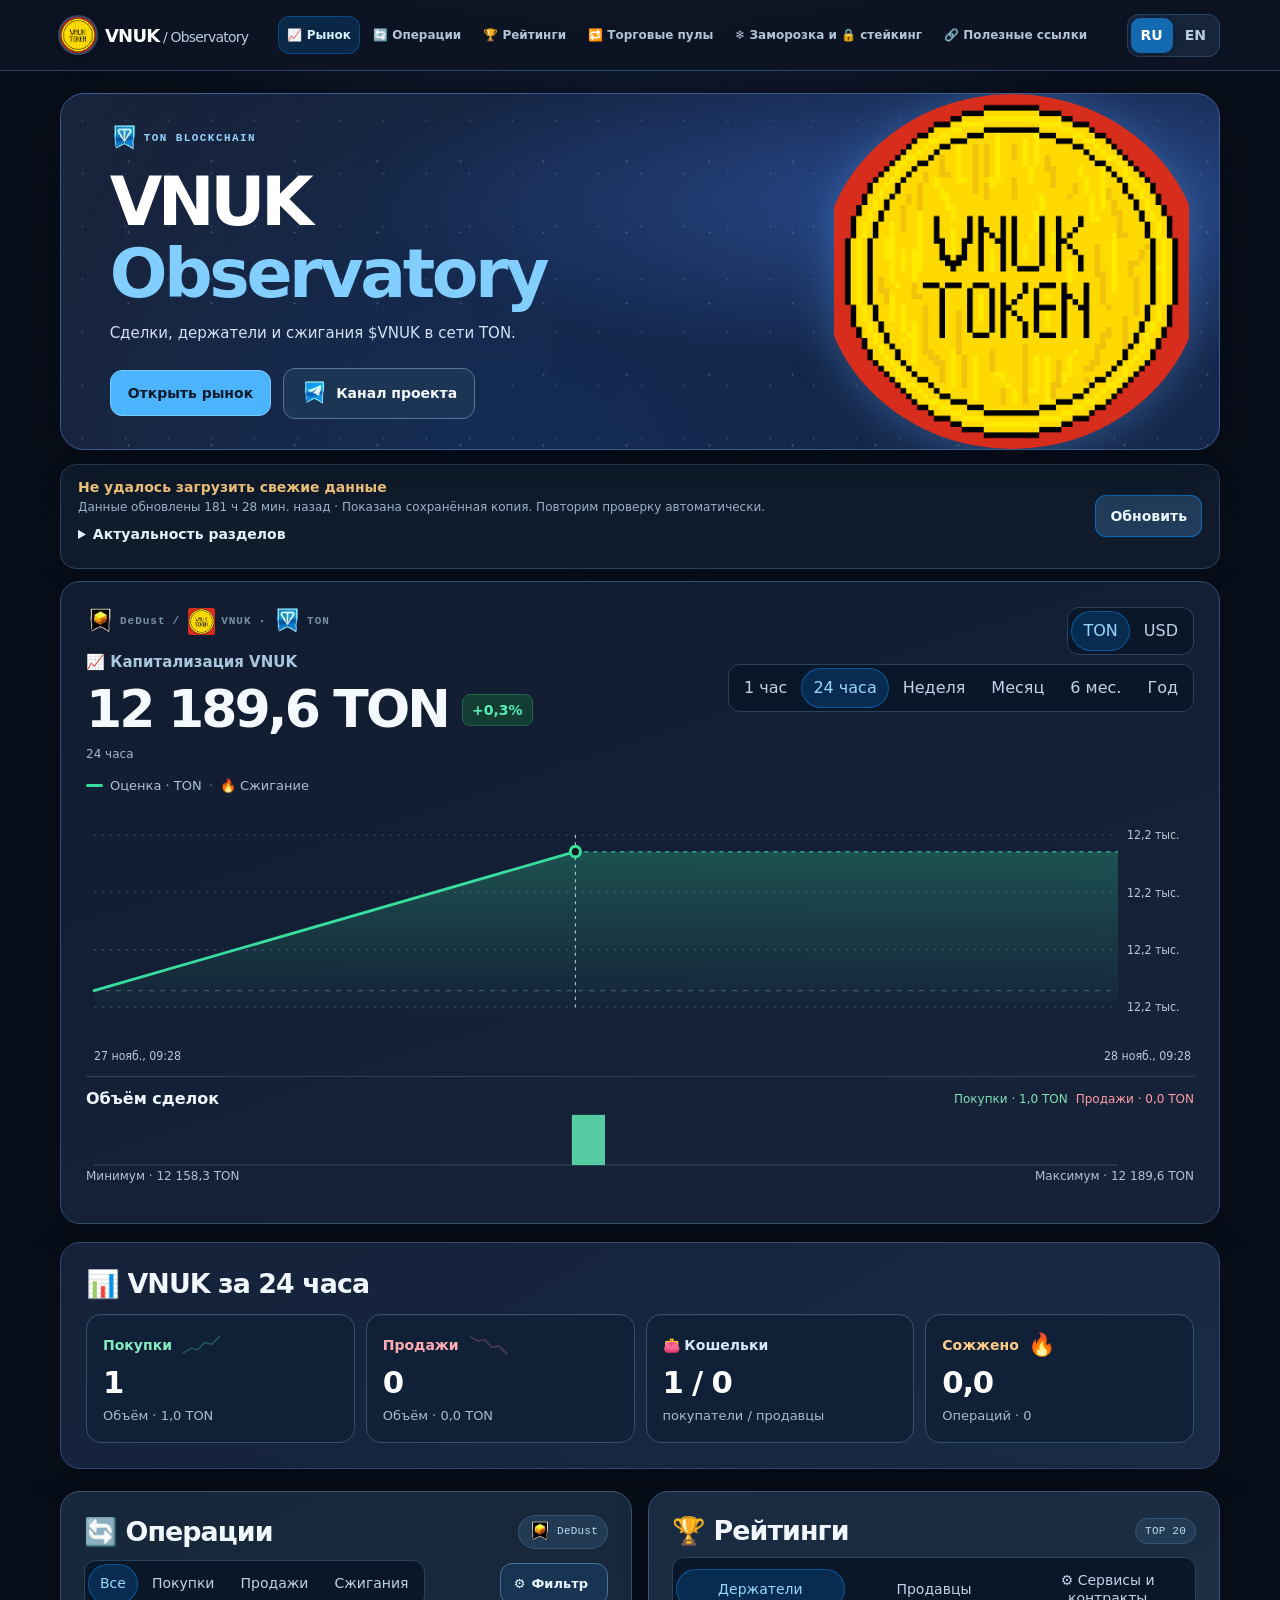
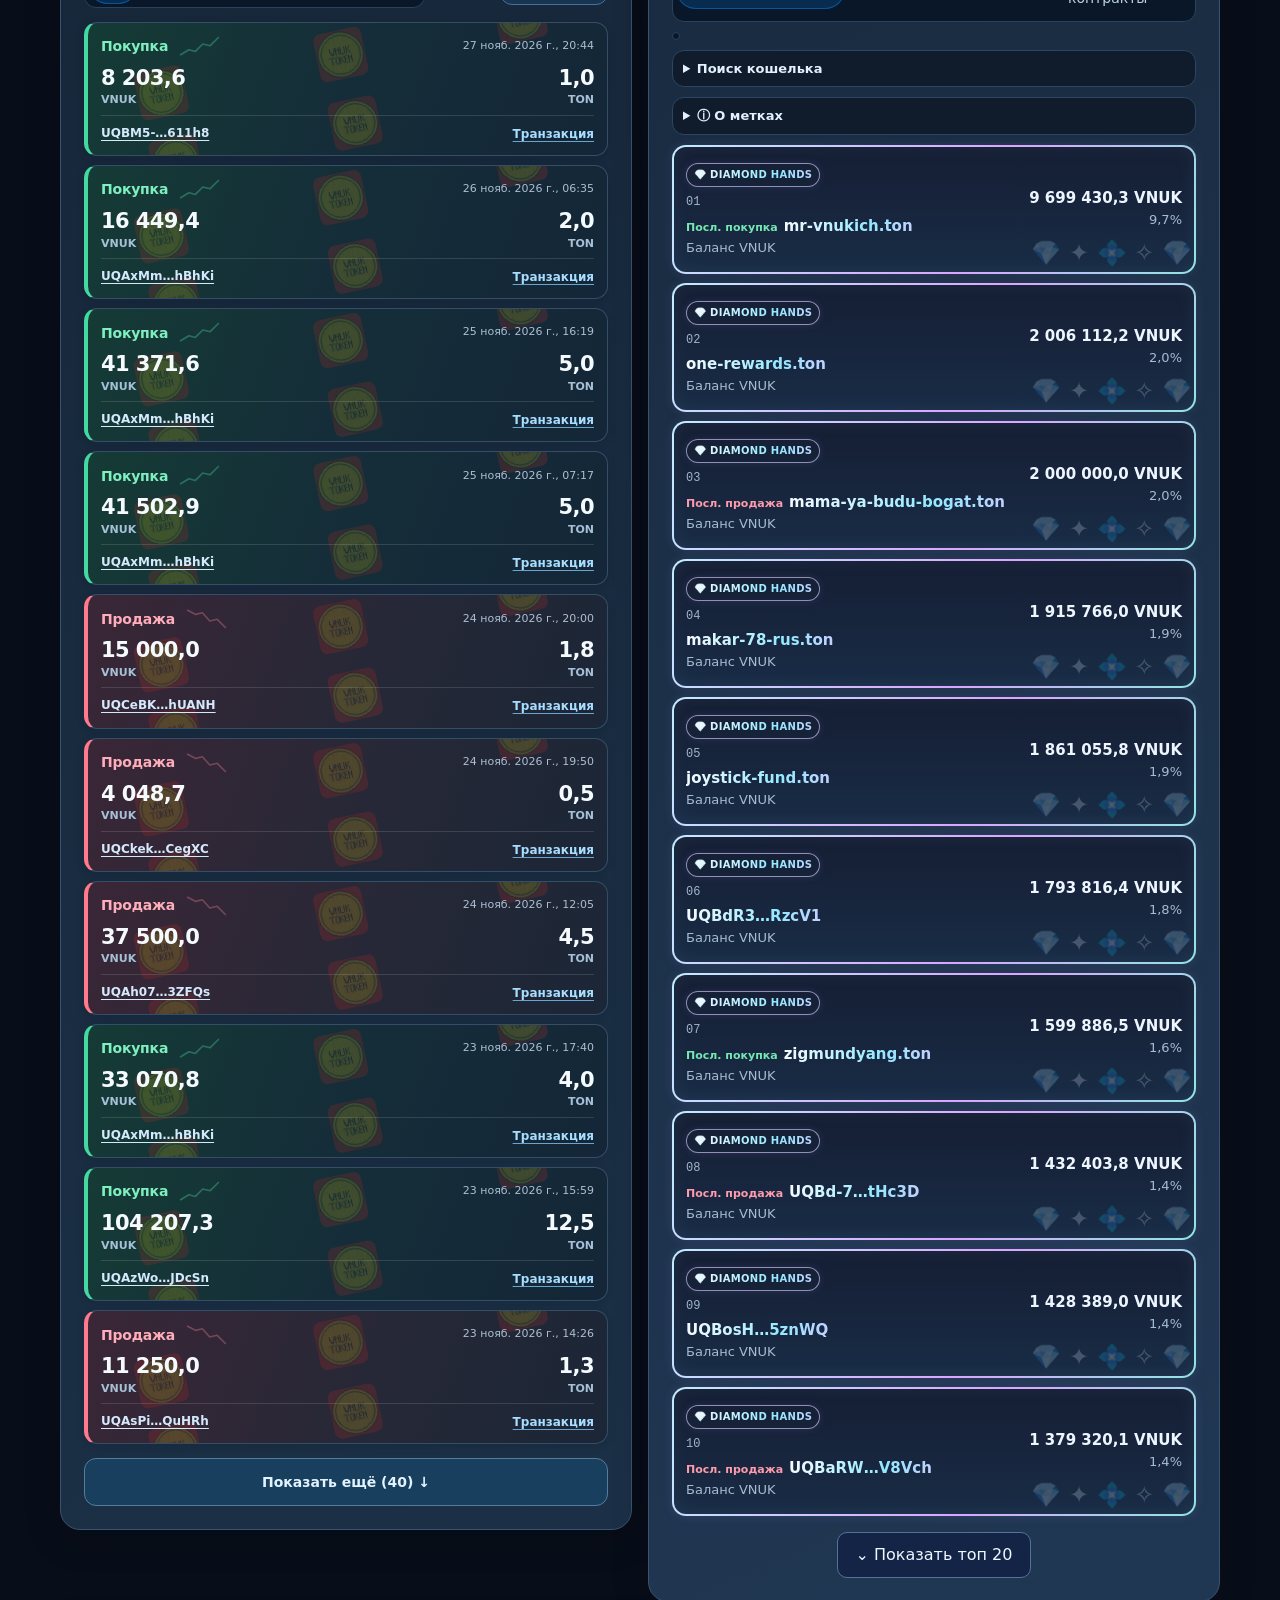
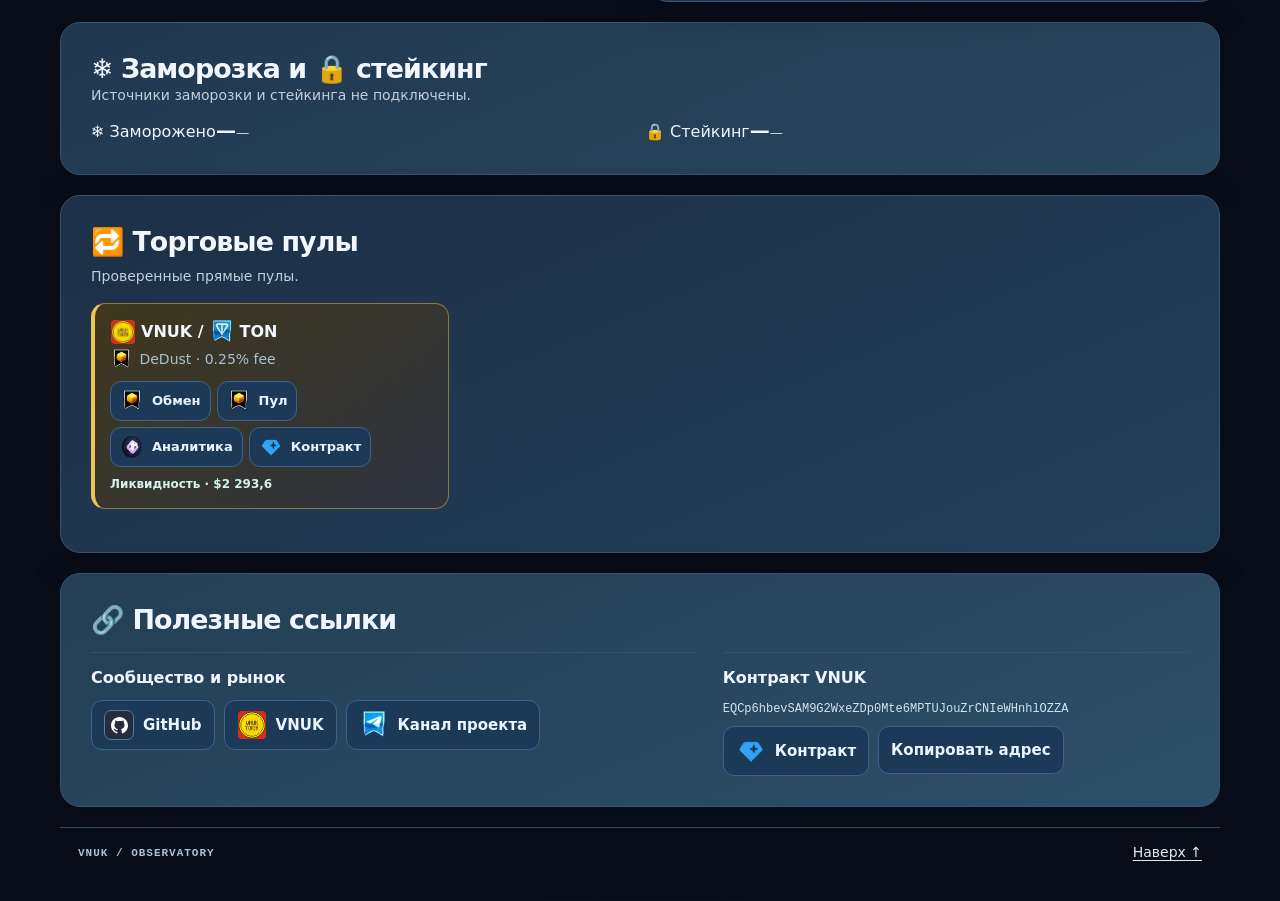
==== commit 74c9f19b: "Refresh VNUK snapshot" ====
--- a/index.html
+++ b/index.html
@@ -1145,7 +1145,7 @@
 <section id="links" class="panel resources"><h2 data-t="links"></h2><div class="resourcesGrid"><article><h3 data-t="projectResources"></h3><div class="resourceList"><a href="https://github.com/Freebielife/VNUK">GitHub</a><a href="https://mrvnukich.life/" target="_blank" rel="noopener noreferrer">VNUK</a><a href="https://t.me/VNUKonTON" target="_blank" rel="noopener noreferrer" data-t="projectChannel">Канал проекта</a></div></article><article><h3 data-t="contractLabel"></h3><p class="contract" id="contractAddress"></p><div class="resourceList"><a id="contract" data-t="exploreContract"></a><button id="copy"></button></div></article></div></section>
 <footer><span>VNUK / OBSERVATORY</span><a href="#top" data-t="up"></a></footer></main>
 
-<script id="snapshot" type="application/json">{"schema":1,"token":"EQCp6hbevSAM9G2WxeZDp0Mte6MPTUJouZrCNIeWHnhlOZZA","updated":1795830180,"errors":[],"refreshStatus":{"holders":{"attemptedAt":1795830046,"ok":true,"lastSuccess":1795830046},"burns":{"attemptedAt":1795830046,"ok":true,"lastSuccess":1795830046},"zeroBurns":{"attemptedAt":1795830046,"ok":true,"lastSuccess":1795830046},"trades":{"attemptedAt":1795830046,"ok":true,"lastSuccess":1795830046},"rates":{"attemptedAt":1795830046,"ok":true,"lastSuccess":1795830046},"pools":{"attemptedAt":1795830046,"ok":true,"lastSuccess":1795830046},"identity":{"attemptedAt":1795830046,"ok":true,"lastSuccess":1795830046},"badges":{"attemptedAt":1795830046,"ok":true,"lastSuccess":1795830046},"domains":{"attemptedAt":1795830046,"ok":true,"lastSuccess":1795830046},"fragmentNumbers":{"attemptedAt":1795830046,"ok":true,"lastSuccess":1795830046}},"holders":{"totalSupply":"99998416.884","holderCount":256,"holders":[{"wallet":"0:0000000000000000000000000000000000000000000000000000000000000000","name":null,"tokenAmount":"36411106.466357947","share":36.41168290553589},{"wallet":"0:b08a96aeeba5a5a04770b1d3b2900b1a6419cc7e9a6c452bc927405c16edb5d9","name":null,"tokenAmount":"10385120.686022436","share":10.385285097132455},{"wallet":"0:335a80baff4364ef6973cdc6c0e6e9923451e5c28fd81457ab473fc15dc6490d","name":"mr-vnukich.ton","tokenAmount":"9699430.321437281","share":9.699583877101572},{"wallet":"0:263c565fa657d0b854e5987124eebb2cdd56bcc93839bd011a1b5de2d87df52c","name":"one-rewards.ton","tokenAmount":"2006112.175639578","share":2.0061439352251997},{"wallet":"0:d2e65892d54431941ab33e6d15788402ef5c9ce9b258741b82f5f2aa8bd7582d","name":"mama-ya-budu-bogat.ton","tokenAmount":"2000000","share":2.000031662821259},{"wallet":"0:f0f058d01b183c9e7050e6ae2d01cbf086262cf84f1aa3c121bd6a19387561a5","name":"makar-78-rus.ton","tokenAmount":"1915766","share":1.9157963292782163},{"wallet":"0:b0b81319b92aa6b9a667bf3433d22d65fa532d8de83ddf4340a8005a28daa851","name":"joystick-fund.ton","tokenAmount":"1861055.84749124","share":1.8610853106305663},{"wallet":"0:5d477e6aed6786c7c45f53362be81387e3972a61e271c2f74ef156ea831dd1cd","name":null,"tokenAmount":"1793816.379","share":1.79384477764369},{"wallet":"0:a6ea281a1b17b48876dbee9b76f3e8c9d8008dcd0d9c7175533c65ef1892a6e8","name":"zigmundyang.ton","tokenAmount":"1599886.461389734","share":1.599911789849265},{"wallet":"0:5dfbb9d3a189eef2bafd7396c2e0f411e506348b38accc617f162237b4002d1d","name":null,"tokenAmount":"1432403.799647064","share":1.4324264766198036},{"wallet":"0:68b07be37abfb9d67cc107393dea532c930fa0f8e7e4b537b653596df26c39ce","name":null,"tokenAmount":"1428389","share":1.4284116134127978},{"wallet":"0:5a4561d6783a3ed6b21434a5f3f54e5373cc0c8eef89904ae501b1b3361ad5f1","name":null,"tokenAmount":"1379320.065749695","share":1.3793419023320455},{"wallet":"0:be23fcf9b5b18c8a40b5a676c37a43ad0a0d1401e496070a03d4ed660bee6346","name":null,"tokenAmount":"1307837.881670944","share":1.3078585865894856},{"wallet":"0:af47ae9fbdee4162a5df915e0cc5f11b9833baa9e24eb2267cd1606f7e2f501f","name":null,"tokenAmount":"1241527.623591703","share":1.2415472787253201},{"wallet":"0:238d36543d413c34d86f70ac1274af40b1cb16b9fd75896bfce10ac383e0dd16","name":"art-vnukich.ton","tokenAmount":"1236710.26802119","share":1.236729846889273},{"wallet":"0:cba7658ff75fe79722e266d40a55a90ccfe24fb7b5f465bbfffdd916aed295ac","name":"myepicwallet.ton","tokenAmount":"1219481.914532205","share":1.2195012206511493},{"wallet":"0:73257ef48a4cedee30288f3b88d447f99d033e79849e0fc497e4230820758470","name":null,"tokenAmount":"1181248.622817313","share":1.1812673236493165},{"wallet":"0:511208ea42bddb61ccf6b4d6142f81b950a6651264e216e88e112bf4587df2d3","name":null,"tokenAmount":"1029959.116093028","share":1.0299754217987265},{"wallet":"0:e759e584aa310d2944d9206690030615fafb4747c1efd34a4bc3e3db57abcd24","name":null,"tokenAmount":"1000000.005417221","share":1.0000158368279364},{"wallet":"0:5c921479c6f2b99bb690f56fe82d0af49280895f63093c0a12061fb30ece2712","name":null,"tokenAmount":"1000000","share":1.0000158314106296},{"wallet":"0:dbf776b79a991fcd2bc8b943b468e99b91dcf8c687bf5866b28e12bb494666ae","name":null,"tokenAmount":"920415.114242225","share":0.9204296857118482},{"wallet":"0:01730f4496d31e1bc37c0c88fd25cd87c2e5d47a30b5c331461eb24770508d84","name":null,"tokenAmount":"815699.922776178","share":0.815712836456606},{"wallet":"0:be62c18bcfe2e973b8a163088d590b82dbc14654fb6a28ff5d9062c509e41cdc","name":null,"tokenAmount":"800042.157394966","share":0.8000548231908807},{"wallet":"0:41084398c45f8f6b158de5c33271bbd3dad054e46c9a39bc31f407a2e4b05eff","name":null,"tokenAmount":"716101.518953005","share":0.716112855850204},{"wallet":"0:08326be0e63940e860c2346e418b26f06a2d7c9e7d137c374979ff3a858915f6","name":null,"tokenAmount":"609850.924548422","share":0.6098605793488313},{"wallet":"0:93cb79a5b69b0029bb3518edc40a2e540494d96d65a22d37326eac1ec7cd1e1d","name":null,"tokenAmount":"600000","share":0.6000094988463778},{"wallet":"0:7a3541121a634a600c112b08e32cabd65570c1294ab7a5538c995370564a6ff3","name":null,"tokenAmount":"585521.405211586","share":0.5855306748413843},{"wallet":"0:76430976b2b68cd58b084d1e72c0d7e51d96b8202fda37a9569e831705f81c58","name":null,"tokenAmount":"558797.124662711","share":0.5588059712094502},{"wallet":"0:b2b6642b217e120d85117891e1f57f7a62d4b552b988bf4f214e65a41061a005","name":null,"tokenAmount":"555063.920258783","share":0.5550727077036303},{"wallet":"0:6d713db69e67f80f38508861c1501c5684372142cf04d030175e7da092db3cfb","name":null,"tokenAmount":"512809.048836522","share":0.5128171673271487},{"wallet":"0:d56187e6b0321019931a73dabda69bcd9330bbb0892d63279b9bd2c635248be8","name":null,"tokenAmount":"474149.053979953","share":0.4741565604283262},{"wallet":"0:2d7075bcc5a3baceff8d869f9c466be6f0ee699700859811ad9da68f6aacc89a","name":null,"tokenAmount":"426558.260509674","share":0.42656501352865356},{"wallet":"0:432b0224cd8ab3c52a96f1a4a16551beef43c718f30e32050173f8cdf8f27f4b","name":null,"tokenAmount":"420370.762259628","share":0.420377417321782},{"wallet":"0:751a5243a91992e3d244bf2093ef591623d84a503e4f67a49b1dd9e208671e58","name":null,"tokenAmount":"414148.089449468","share":0.41415464599793356},{"wallet":"0:8d5a7e43a8425f623f4e245d7bf615b0bc0bfbecfad863b364c9dfb237851b43","name":null,"tokenAmount":"400000","share":0.40000633256425183},{"wallet":"0:cddcc1900132d4dd12c17cc1ca8ee69f89e54beefa38c9813289993e3221dc4c","name":null,"tokenAmount":"400000","share":0.40000633256425183},{"wallet":"0:5946d463765e245eba77c49d8c3ebbd2780540ed7240e99189e383391953b2bd","name":null,"tokenAmount":"398126.593969043","share":0.3981328968746347},{"wallet":"0:60a2ffce8efaf624e4eeb75aaf82baf21d21a94305fd67872ab9b6724f6361a5","name":null,"tokenAmount":"393918.231527556","share":0.3939244678088338},{"wallet":"0:8c77e5a8673f1b1d87951f29f313fad07122d700d0277b2f6422ca54fe814bb2","name":null,"tokenAmount":"375525.809380622","share":0.3755317544839123},{"wallet":"0:0143f0df29812d94903c3dcd3928d7a601edb1ce48520857d6eff1f53f81f92f","name":null,"tokenAmount":"370670.554217926","share":0.3706764224556781},{"wallet":"0:a5e8296b2d215e833e95bbc325a3ea1dd0d83dabeb2f03ad834cddf4390e64cd","name":null,"tokenAmount":"348740.190077333","share":0.34874571112648517},{"wallet":"0:389d4962c84f46cc801a1996281be0427823b57a468d6bd4bd4d822c191b3efe","name":null,"tokenAmount":"282732.508218922","share":0.28273698427335797},{"wallet":"0:9ee0e479a553c736947cf2982142161ad67e04c5bba3cc5f8583f55d18d96816","name":null,"tokenAmount":"262270","share":0.26227415210406585},{"wallet":"0:03a520b026b751f0ae73d63430b344a762e0ed9b9827fb2cb35bb2afc50f8411","name":null,"tokenAmount":"262270","share":0.26227415210406585},{"wallet":"0:1f0902312b248921b12f18d0475a49b7f57487f317c8cd1a7b0c6107291d9dad","name":null,"tokenAmount":"258584.777368185","share":0.2585888711299781},{"wallet":"0:98069cb698f9ac79eb3d44b41ee08a1b18e8249ed90b7ba44a811047ea3b4a86","name":null,"tokenAmount":"235520.9","share":0.23552462862807974},{"wallet":"0:25ab4de17a8ac1df22a67b30a768c54eedf26e8b3d0f60daa1e6b1b88bc84510","name":null,"tokenAmount":"231524.651272268","share":0.23152831663409318},{"wallet":"0:c0fe94ea04a14814ca4c9cede72c742125455e6b2d3cc53f04967c9f382893e3","name":null,"tokenAmount":"226431.33544094","share":0.22643492016839079},{"wallet":"0:cd050db2a939e23a194604e4100e9c0d37b6347a48494fe71fd8acb8accdbe11","name":null,"tokenAmount":"192228.817998125","share":0.19223186125147756},{"wallet":"0:2abacf562bd2430c36649f5797601ebb4f43da5da6913de95d4d613725830c44","name":null,"tokenAmount":"186105.017829258","share":0.1861079641342155},{"wallet":"0:e030bd7ad7e4f835443d7ab44587af93414afee3848d46ae19f2929a39f6ea6b","name":"balkin-wallet.ton","tokenAmount":"168962.609981596","share":0.16896528489805568},{"wallet":"0:b3a06e95ca01d771cb101213248cca4c9ba930593fc97e108034e614c1fc2a93","name":null,"tokenAmount":"160000.021021816","share":0.16000255404784955},{"wallet":"0:ba45f46c0fd18c37047a229b5efcbe9b5afb969164b551a6ec13ae1b84232a6c","name":null,"tokenAmount":"160000","share":0.16000253302570072},{"wallet":"0:4ab723f479ad7995f38af451e6d68be9e7c18a388e2d8c3fa088b4a68aa81636","name":null,"tokenAmount":"151567.568374015","share":0.15156996790242805},{"wallet":"0:2441f63c7f89bcbdda103c03366efde3a4f615728fffe05342b276c95e532f7c","name":null,"tokenAmount":"141594.295575786","share":0.14159653721322207},{"wallet":"0:b5a21b63c88563139d2a555896c0532b11654bb740174cc7e828bc27e3253bdc","name":null,"tokenAmount":"139999.99955369","share":0.14000221595117107},{"wallet":"0:2c3e21554f0cc3dfa0e79ba6afefbbc749ea5d55f2f20ea71565a6d334cd90b8","name":null,"tokenAmount":"138038.450950724","share":0.13804063629412366},{"wallet":"0:acfc3d1ee90ffc1f8f332f49e1b2e921e507444858bcd61b6d844fabd187b507","name":null,"tokenAmount":"137612.315089805","share":0.13761449368687287},{"wallet":"0:5f921d5e66d958e53ee0fcae9312d56816bfd1e2235707dcb647536d800dfe2a","name":null,"tokenAmount":"130346.963866314","share":0.13034902744262328},{"wallet":"0:062c00f4e7ec4fd35cf3b64217748e3891a8a942b27dac829b91070da76d6d00","name":null,"tokenAmount":"124344.067062126","share":0.12434603560411102},{"wallet":"0:560f4d4fb1a38d513e0dceabbb9982ff2bf259d78b50d2e0166bc7ec6656b0af","name":null,"tokenAmount":"123579.521061899","share":0.12358147750004234},{"wallet":"0:b90fabca803a520d1df64d3824ca2c9b399b975a0302dc0df63455d4bc327e0a","name":null,"tokenAmount":"122240.642908999","share":0.12224257815081252},{"wallet":"0:d2bdf6714926ffc3fb52f0d4c626851540d9720638045a5eddcedf35e3206a4d","name":null,"tokenAmount":"120244.980042022","share":0.12024688368967719},{"wallet":"0:ef0c9ddd68fd5fc82753438ce501dd6b4d1d37ca656108327d8a33bff948860b","name":null,"tokenAmount":"116885.537004783","share":0.11688738746771599},{"wallet":"0:d218c0021d4be2517d6f2980ceaba61509343abaea55edcce24b235d3cc4a65f","name":null,"tokenAmount":"106065.901582196","share":0.10606758075503775},{"wallet":"0:73235782ff2453f2012c5f99f258b5af4a277f22f819031d4761f8a83bbb43d2","name":null,"tokenAmount":"100000.003034317","share":0.100001586175428},{"wallet":"0:4a7df27c8a2245088a7dcc34b46c62811fd43b5b99fb3929f6f2bdc7b17505b3","name":null,"tokenAmount":"100000","share":0.10000158314106296},{"wallet":"0:c022f8905393d3c1c0114bbcdc67e57affbbe45de78f35a481878d7c260148f1","name":null,"tokenAmount":"86291.670871398","share":0.08629303699027348},{"wallet":"0:269d7d852f63e1f7d69f3ef7dc28de1b3ce500b00a3bebd535cd41439a0d3cf7","name":null,"tokenAmount":"82982.309709974","share":0.08298362343699402},{"wallet":"0:b1d5dbbf716dbd5e06a1da79c1cf065aa1b78123a5a11a31aace7d71c2cf7ee0","name":null,"tokenAmount":"82915.770446351","share":0.0829170831199606},{"wallet":"0:9142e506f842c4d878b7e4224e11023ea934eb6c3c4b651548a27fd4cec29f57","name":null,"tokenAmount":"82443.839247104","share":0.082445144449377},{"wallet":"0:d78336c16460e747fd5b0e3ed1bbb647afae4f208d5fee3473ae7ed55786e94e","name":null,"tokenAmount":"81476.732571558","share":0.0814780224631681},{"wallet":"0:2409d4482824a94cd264efd5fa7528de4f2b5ca6b2459fbf260ef18f25daa4fd","name":null,"tokenAmount":"79999.999884824","share":0.08000126639767255},{"wallet":"0:21d3bfaf8ba7c778041b2fd8d960abfb610768ad97579f23bfb2e9b6dcd3f764","name":null,"tokenAmount":"79170.782987781","share":0.07917203637295635},{"wallet":"0:5170a1c0d3fed4e32a134d332a2bfbf2965ab049dd35139b57353aec19180c91","name":null,"tokenAmount":"76477.757897391","share":0.07647896864818031},{"wallet":"0:82c9e08dbf9dd36c35f902db4b1bc582e91dd5198fa6287f3a5929c0bba89f6b","name":null,"tokenAmount":"70297.440000002","share":0.07029855290764085},{"wallet":"0:3938169e309b1bffd142fc6a134488dd89f1ac6848411b9535cdbbd23ba4d018","name":null,"tokenAmount":"68245.893432991","share":0.06824697386175373},{"wallet":"0:1b3a38a203fa6d7664ba06a5c73b22a74f6f36a410f87666e0e2567573caa2b7","name":null,"tokenAmount":"62888.139988352","share":0.06288913559631988},{"wallet":"0:ce439a8410518485c130d58775fd10d21f369303d4a0bcea300490438fd52618","name":null,"tokenAmount":"59894.16458478","share":0.05989511279389386},{"wallet":"0:7833f01bb68a688c8f84aa837d75f359b127c52dc1d99982505cfdbf04895ace","name":null,"tokenAmount":"57018.758429596","share":0.05701966111697429},{"wallet":"0:09fa92f8dffce1e253aecddd267a8573788fea818143002e8aafe8209a94fc5e","name":null,"tokenAmount":"54815.056902122","share":0.054815924701796505},{"wallet":"0:fee9ca9be86161adb162af6d0d2afd3f9168342f03b3a2952f8b0702591c1dbd","name":null,"tokenAmount":"53000","share":0.05300083906476337},{"wallet":"0:66f062c4e6fa9b8edb757c0cdcd77df34c838c2fc3498c030e1bb9c22b71353d","name":null,"tokenAmount":"52114.755499148","share":0.05211558054924217},{"wallet":"0:2630c1945eeda499997b0353633e11a21ef6696ea284e11e804446bf7b762229","name":null,"tokenAmount":"51846.401118521","share":0.05184722192018677},{"wallet":"0:c29b16ecc89abe38ab93117cbd9d4540795b0aa421618871f8971a6cf5c849b3","name":null,"tokenAmount":"51710","share":0.05171081864224366},{"wallet":"0:bb99a2c61c8af31a1a3d7ada8c83d0a6def106ba3c93ce11c9f4ade65f469b8e","name":null,"tokenAmount":"50000","share":0.05000079157053148},{"wallet":"0:016bdac6a6fb3721566f7b002516f5d38e15ad0d00abaf46525dd356200f2963","name":null,"tokenAmount":"49728.2","share":0.04972898726755407},{"wallet":"0:198f399290adb529e228e5640e8f66e5e36253245bde0f13ecd6593c73c2403f","name":null,"tokenAmount":"47025.073760838","share":0.0470258182340906},{"wallet":"0:63fe9b0b50aa315d8aba466a4ddd08ce47635c36d460b74bfbb333edc859ad01","name":null,"tokenAmount":"46027.186716752","share":0.04602791539204504},{"wallet":"0:3557979836e2eed022722126e10c0dbff2ea27ba5a6d2c7daf7f3de9ade7412b","name":null,"tokenAmount":"44627.70030535","share":0.04462840682479899},{"wallet":"0:cb7747a2b79581af9ee713c1077d8ffa5875df2f5ac6eb61e9a02b4ad3ccd9b9","name":null,"tokenAmount":"44082.336727021","share":0.04408303461259524},{"wallet":"0:a9a5300fde2985e759385d4f7ee5f92da509d43db8de7914fa5facb0db4e9cd5","name":"pecom.ton","tokenAmount":"43317","share":0.04331768576921424},{"wallet":"0:40fc28ddacdaac16c142d5541edda0a98db1568e3bc92966d89ec215331cc359","name":null,"tokenAmount":"40715.820216757","share":0.04071646480562597},{"wallet":"0:d3e590ff5646ae70ea907e62eb5972171c3542cd76f2becb3efa999a1a1e9f8a","name":null,"tokenAmount":"40579.757920031","share":0.04058040035484188},{"wallet":"0:33e062e7af0c97428f5cc3dfafbdf314a63d2209ee40617df5995e3051e56a2d","name":null,"tokenAmount":"40024.354908284","share":0.040024988550281734},{"wallet":"0:6d98efb9c68740eae6c5c29f7bffcd893b2c19ebafd4f90cb4bbf234e949f7d9","name":null,"tokenAmount":"40000","share":0.04000063325642518},{"wallet":"0:b0132ceed28df6bd939bf5fc3469f7a802a89d5830ef68b4f8ca7db8c2e92737","name":null,"tokenAmount":"39810.00000009","share":0.03981063024854717},{"wallet":"0:1bf65b350d127d8ce378032870b48eafaa5d6ff6fd7c52b50cff21be28de4b90","name":null,"tokenAmount":"39504.790821245","share":0.03950541623781033},{"wallet":"0:b521988e72e802db7a9d855df44a1dfa511c35f0dd8a1e44f376a4b5e0f8acb0","name":null,"tokenAmount":"37599.599249741","share":0.03760019450443623},{"wallet":"0:bc8ccee1ad4f9395d15abf1efa50025ae698e10f36278f46c6ca6243895ddbbf","name":null,"tokenAmount":"36810","share":0.036810582754225274}],"asOf":1795830046},"engineVersion":"1.2.0","methodology":{"valuation":"last observed swap in primary_pool times CURRENT total supply; not circulating market cap","primary_pool":"EQAgujoYOUx4Ws5x8WhVLIi4_79lbYenvPbDz3tYjz3j4gln","sellers":"sum of successful supported native TON swap sales; service roles excluded","holders":"balances excluding known services and identified contracts; unclassified accounts may remain until verified","burns":"accepted burn notifications and zero-address transfers shown as distinct evidence","usd":"historical TON/USD rate from CoinGecko","history":"incremental confirmed swaps; missing intervals remain partial"},"serviceRegistry":{"asOf":1795830046,"source":"https://github.com/tonkeeper/ton-assets/blob/main/accounts.json","sha256":"4286bd47e11399901a7d713c9e98a5dba17300d76fe272f4f5d46110a84f4e2e","entries":{"0:ad8afecfacc248996885d8be6824280f9f3a7e54c2f6080b7971b9f556c280c4":"Crypto Bot","0:dddcd3cdad60af4c0d69389f567ad51d0c263fa4968d655ab424c69aadaf9322":"Wallet Bot 1","0:436a76c2794a88e3fbfec6b9c0374fc8db046f10868b835420d9937973a665d4":"Wallet Bot 2","0:6e814e6450e8c578067bb656298fb4d01397dd15018d7f34dc369eaba4c2111c":"Wallet Bot 3","0:5f00decb7da51881764dc3959cec60609045f6ca1b89e646bde49d492705d77f":"OKX 1","0:f15db2c62cd86aff0860d39c491fc73a31395fafeb5945e644498562260c782e":"OKX 2","0:e7e86da08742ed933434ffeb8f08a63c7e100ee842e25f599a9cbf0891574a6c":"OKX 3","0:0338def34b84c6ee9134a04ab1601450be446340a37ae259de57cb37bdb590cd":"OKX 4","0:a30a49ec725e9f57244b66af4c2da7ab76004b4fce80d3a34b1cd0c37762abce":"OKX 5","0:24da1e7b8da901e5b3dd0f98c397feb6e5a5ea483195a8b6bd0682cf2c5327ae":"OKX 6","0:7f2e84c723d8b6b6b1aacf810c8c26ab23c22022b464b87104b2d3065b0ea70b":"OKX 7","0:854ec4521efd52ad43bcf1988e4c44ebdf9a26ad18fa51abfdb685fc3b348a5c":"OKX 8","0:f9bdc0de461c1a2e002fada9550bbb095c8f9f73668d70c517a9cc7e050f8e5a":"OKX 9","0:9b9b739de2527ae72d21083f5198d710c7288453b4733e57ecadb2e189ac829c":"OKX 10","0:b31535e934db05bbc220267467903c8108bdabcbc2a06588838b726ddf589ef0":"FTX","0:57eb74407604a19f7e04005315ef70aeb7b675e6551977586756f6baf12125ee":"MEXC 1","0:1c7bd690f4f93de8b93db5790129dab65926c6e1fc9b57380089db5529516630":"MEXC 2","0:d887d0e2d1c4fc4126e71c970d33ab1896940000eae703bb1ab6cecc830777e3":"MEXC 3","0:7994848c1fcbcbc57a6a5a987b66eb424b8b54e10759b6b514a66b600c2b0eef":"EXMO","0:8d195793baad9a08c46dc353aebe999341dabd07721b9725f19e18abc3d10d92":"EXMO Cold Storage 1","0:26ab8ae763a3a7c3067d882b7b01cd5d37254cb8768f57b6a47c00028effc7b8":"EXMO Cold Storage 2","0:0130c77346e9ed82df677d107ad6a775c11f9c18f6a05c0dd17906b355850dad":"EXMO Deposit","0:342a359e38357c083968129fddddf049ef5c47315bfbef27505a356bf9f02d65":"CoinEx","0:555f3053e257130374bb831ae0e219e5e5f9ec0ca8f8a0d133369d3d690c64c2":"Huobi Deposit","0:85af78e8d035e920117cda654615cdf371d464480b629e110d3c5310d85ab362":"Huobi","0:80d4123841167ca989ac912443cc99a4b9c1a87584536427ff6fd85c92395ae9":"Kucoin 1","0:b37e57033db21d10b950e6143b658c10c3bf425bd193025960aef7f22dbcf4fc":"Kucoin 2","0:07ce60b7e5f255a88c3707f3fbc79e2cf924ed6b4b7d09c6324f0ba2338a48fa":"Kucoin 3","0:a14b1f452385b2bb984ad2c4441e1d23cae071fdfc096dfba53ebba3b6ff1d10":"lbank.info","0:75726a716f747e60b0371cb0d5d35471e8e1e931003fecc3a0961a8bd82c09c7":"xRocket Bot Cold Storage (Old)","0:c1dc654b598ab84cda4f12372efed8907cedf0901865a58649087373e01b1c24":"xRocket Bot (Old)","0:45614fee399c43d77bb597558791831bc0ee31754cbb2b5b1fbf5a3488ed9940":"xRocket Bot Cold Storage","0:011a8f0a0b36b779af033473274966666d1cd6fb4e77df679375fbd6f970d012":"xRocket Bot","0:c3f1da8ecda8f8cd42bace224ea3f1b6971eaa7f54c492d4d190527b4f573f7c":"Bybit 1","0:4a1f3ebcc66bdcefa90245bdf541a50ada1c688a487534b1587abffd93038834":"Bybit 2","0:cd525c15904d7b4027eae08b318624260f371ce8c9f4fcca0cdb7b583854107c":"Bybit 3","0:ae62a192da96e266161a702cc9f6de91c0c3441f17ceba51bc442dfb2031a30a":"Bybit 4","0:e3ce05c4da977132c24a3b102da8b5fbf2ea9173337b49de346e4a4b057f7579":"Bybit 5","0:e33ef85d174eb457c072d1ee10215b69ab9b64192f7421302ab1c8e26b7ad4bd":"Bybit 6","0:7f97f36dda3f7dedc9e12f8c09c4f89e7fbc17527ab3f67de4c3b155297a56e4":"Bybit 7","0:7d133d4e425c8e00de015513a44e66e6d163b21e71720aec7579965e5de28c55":"Bybit 8","0:f2dc1860686cd658987e2bed8216532d8c004460dadea907cc7d4ad7236c496b":"Bybit 9","0:4a1c20bc9a6f9294f75f1c87a7f383a8b73a483a2e6dcb3630ddbe78b3ccad00":"Bybit 10","0:008bb088e81e38d583826901093567027cc1575ec744ac354fa4eeec302d166d":"bit.com","0:1882478daef1b7ed200cbbdc201bd4ed0b24c2e5f1a4c7c15aeb7e3b1a759193":"Coinone Deposit","0:a4d2072b1edc1355fc7fbee0095beec7889a2d3cfaa9edcf2ce9e128631abbd6":"Coinone Withdrawal","0:f3f4ed0913ab555d023745058f1a6c55a49d4876593cb9bdab1f780a99b185bc":"Paribu","0:f9873509de5a2f97f7b2805f5f7aafab447f43c91e751cc8efabc6d2ea09d78a":"BingX","0:b496b8f73b469ff06a2d89e62c4d70a103fc228c821537b49dff092060bc281f":"Gate.io","0:60ff0b28e2b3839bef250a81be9f2e78a6265b980ec5d24df4e44bbff2c3fb25":"TIDEX","0:23eef28b6da5a368d6c0b8028fd5ed47c26758676bc9db1b5653caaadc969f91":"CWallet","0:00ffafa9fb3d4f837824436d19953c792be6632af73a9b82c4dc69ca07195087":"Matrixport","0:b58c73481f25a280f9705ab3424be850614d823256263ecfa049fa9fb917720d":"QMall","0:00b402b789e5626e1c61b50c5dbe2024426e92f16c0c2fb735396df96046b5fa":"BIT","0:2c54797319837b4c6d014fc991c1a8d4294dfd4d6cec4937e370f1f27db0423f":"Bitforex","0:6a5a76a1538cf9596590ec3708470649c342624bf92e63a6a7a15254ededa904":"Bitfinex","0:59b065c5d66261a5317660e96eee476aa6a11b749bdcbe8c0d1f3dbf24200d1c":"OMPFinex","0:3cd5ad54b190a71caab984b0f210e3742c7f2147b7e9073377d7c6b470017362":"Bitrue","0:6c53cd87cc0d33486db42c1c7fc03dfaeb2f7b815afc368ab1aee567edda3f72":"Coinspot","0:9a582c23266b8ea47eb71118a3c040d42b230b2266fecffe2d3cd390c0922c35":"BigOne","0:dd528505af15c6e5206bdd8f6c9a3b541f80ca98ae8a5066ab3ff8de1ff5e678":"Farhad Exchange","0:2b6f3cda567c385f0645486f3c665a451f56b2969d1be57d86eb77c6077a81d1":"BitTime","0:cdf7f0d7c09036f064272e3c429ed570be49ef29eb3a735b64bbc17915073732":"Bitget","0:e9c0a24ffaa6aa4f228890e71ae9550bfc53a6c57e643bc31c240e18727ac1ce":"Bitget2","0:336502faf83ef5b532d315ba71450b661c90e83fce64d8bc1fd2bf642f3555d9":"Bitget3","0:b308c7f9b4f596f6250175885972549871b05c70ed3619fd5a939401eea972e4":"Bitget4","0:e2d1df206b372db1f3b890e60d185b67aa0c9f1b6b6ff60a05091c8c01b40ac4":"Bitget5","0:7a0dc94da9f48b968dfb87be38d4fab7286288db7a04d3081feee177376d9089":"Bitget6","0:8785ef5ebb0fd24c6911d10f43c00961e9748fa54297a1ac517e3c5fe76bb0be":"Bitget7","0:213b6804c2082135a4a803da8e3b30cfed51aee9af2ad2100334b7f4711d3bcc":"Bitget8","0:573dfe99490a041703e977e4724135c5b8bea0bea67839612247451ca9d5c4cb":"Bitget9","0:de2519a527de7e1d4c1028bdb74e022b28a6e370e4fec3fc27d8d971308f99bb":"Bitget10","0:06476e580e250d0abec5c365a711833483c581d57b908be37d56bdb0e338c312":"Bitget11","0:c9959a997e1d4e4383d8db37b86d2101ce78dcf1f1b3904d9888fe572ef0efd4":"Bitget12","0:c07e51e5b694937758f45f4003071c84f4c4a68bdb168a22c3d6c8b89cd6186f":"Bitget13","0:1797a5c4c50a2b312ce9927ff6f12efd3b0b58ff311445118c2d2e64312b5d79":"Bitget14","0:6083005b354ab1c4785aa8ce8293ee5c9c182e9248f27e9c9074f35c16342083":"Bitget15","0:f99b14600ae44d2f12b178e8c6eabd78892ae82c5e45b6898f9deb7eb203f9c4":"Binance","0:8e91b50381c36dd42accdb51f5cb5d96848568b4924f8079b1a5ae7e10f43eda":"Binance Hot Wallet","0:ca1d9edeef40b3a9dbd9082f3767859547c3ce0bf641d09d58e33a3cf06fb309":"Binance Hot Wallet","0:a2faca7adfebd5c5970108d1f79065cef32b0c143fb13489066b684cdd7ee95c":"BitMart","0:5d5a830e48214791f4ab5352900c624d3bff3c5efd630196b180158eb789990f":"Nobitex","0:cad898b200a0934ee416c2039bbf3f5d7f1a323172875b3c19d378a6f540f7b1":"Nobitex","0:4532d5bcdfb05d3275cbf255bc91c3635cd48d63b719441581c5542a4750fdf5":"Nobitex","0:a32d52ced80a23fe4fe90ba94593ef686de03f9fbdaa069e642826a95234b982":"Nobitex","0:fac8ffcb6f89572a1232d59e91c65909ae408663fd2ceaecd35f35b5e9d670f4":"Bitpin1","0:c14ce5d772539be26fde315a505a1e0514104e76eef776f0b845e57df0557ddb":"Bitpin2","0:dd36441bf4aa8a6a6ecfd763efde1eb82dd86bdcfb1456b45ff4b73f87657184":"Bitpin3","0:402f5d4f4f8bea7b0bd511b9d3771834c1a22bbbbc8a326035eb07aa24f5c9f9":"Crypto.com","0:ca6e8f2a3dfc875b8673d8677f3818c4b8c02d1aa481a86a0c61bd09f8269f1d":"Foxbit","0:60def37fb0e6f41b18a73c2496d96b25442344864ca0ed97189a6f37e2439c56":"Richamster","0:97ad93444915089e812238ff10abe9066d0b03ea3dba2a8630fb9c9f88aa455c":"Wallet in Telegram","0:1f5806c73d03bbc96eb7eebf16067f1f2e8e270cfa16d57001aa9eaf7456f008":"Wallet in Telegram","0:1b44ec553616b0e4551037038834bdf0bdaa1f0440e10f3331d9841585612a68":"Wallet in Telegram","0:cf06c94efdae26faaa1d85092fc4daee78eba09e69c36dac051c1d8ffde35f40":"Wallet in Telegram","0:91887059ba56a03790b0696d7a402ac0691dff62fcd398e813f97d3b2736fa58":"Wallet in Telegram","0:6db0f022632b6269f0d4dbf8ea60a8448bbc2bcfc6812e31af8cc6405c268af7":"Wallet in Telegram","0:dd6ff02c59634745529b99a8d5beeea9f6c38a9188e6a7e96a424e3820c8ac0a":"Wallet in Telegram","0:023895aef955024920a291c6f3715e291df1b3dd254eafa8b09e21a2d58d5897":"Wallet in Telegram","0:f5066318091a8cfb530ec732104ce38f7783d92a6679ffcc0ce0960b0e94c7d0":"Wallet in Telegram","0:0c5684355f5410a923fb7dd59314905dc7ff157b28c9130671c7a4f17007e898":"Wallet in Telegram","0:23fe558cdf44249381aef36472e64a5072a24ba97fb61b2f5791da6013aec92d":"Wallet in Telegram","0:b7be71ac1b40e436db36721d9c20e82d44e78fc1e86a8ad15e00b1cc16831dcf":"Wallet in Telegram","0:55b7223f04dd1f2e1b3f28e4ad628fe6cab60004f280fb0a58cd27fc590b2eac":"Wallet in Telegram","0:659dbf460831a72795c4a9a9872fb4a3e7fd302783068dae53e8f2a5c150084a":"Flipster Deposit","0:d0a6eb95408e95ce97b0ca597fc523ff4809523635e8f519e00fdcbdf42f0c54":"Flipster Withdrawal","0:ec85cfc7fd1009362e421b5a0141f510d6540107ab73e7829fda1ef9e97a75e3":"CryptoBot","0:817438e5b0e6eb113ab74d73fc95f7ec19247dbe6ee27a42c3d0164d614c3ca1":"Ourbit","0:66a1e72196d64d6faf48fa4b2ea861f67b0484d2d14a59caf701d8c286ce44e5":"OKX 11","0:419712bc541c4489d6f1c38a105722d293b8847fd54f2717ad69142911b8be5c":"Bitfinex 2","0:6c25b5f2fe5ef1a6a1978f611f61a50883fd50a0822b19176445fca931823263":"OKX 12","0:14de4b02647941779108b7b99be85596260ccde813351000055d744dd8aba04c":"CoinEx"}},"identity":{"byWallet":{"0:0000000000000000000000000000000000000000000000000000000000000000":{"checked":1795813261,"domain":"craon-wallet.ton","linkedDigits":[],"role":"Zero address","activated":null,"serviceCategory":"zero_address","roleSource":"https://tonapi.io/v2/jettons/EQCp6hbevSAM9G2WxeZDp0Mte6MPTUJouZrCNIeWHnhlOZZA"},"0:b08a96aeeba5a5a04770b1d3b2900b1a6419cc7e9a6c452bc927405c16edb5d9":{"checked":1795813261,"domain":null,"linkedDigits":[],"role":"DeDust Vault","activated":null,"serviceCategory":"vault","roleSource":"https://tonapi.io/v2/accounts/0:b08a96aeeba5a5a04770b1d3b2900b1a6419cc7e9a6c452bc927405c16edb5d9"},"0:335a80baff4364ef6973cdc6c0e6e9923451e5c28fd81457ab473fc15dc6490d":{"checked":1795830046,"domain":"mr-vnukich.ton","linkedDigits":[],"role":null,"activated":1756702804},"0:263c565fa657d0b854e5987124eebb2cdd56bcc93839bd011a1b5de2d87df52c":{"checked":1795813261,"domain":"one-rewards.ton","linkedDigits":[],"role":null,"activated":1746534945},"0:d2e65892d54431941ab33e6d15788402ef5c9ce9b258741b82f5f2aa8bd7582d":{"checked":1795830046,"domain":"mama-ya-budu-bogat.ton","linkedDigits":[],"role":null,"activated":1717361417},"0:21d3bfaf8ba7c778041b2fd8d960abfb610768ad97579f23bfb2e9b6dcd3f764":{},"0:313267fe9eef7fd7b6ff4d1ee2cbd328d8cea00ad62f093f3fc4be8ccacc6106":{},"0:2c3e21554f0cc3dfa0e79ba6afefbbc749ea5d55f2f20ea71565a6d334cd90b8":{},"0:2441f63c7f89bcbdda103c03366efde3a4f615728fffe05342b276c95e532f7c":{},"0:40fc28ddacdaac16c142d5541edda0a98db1568e3bc92966d89ec215331cc359":{},"0:dc55b8361e0692d89262b5d53d835e6e15c3f4b3ca543621e6d8332d86d93dfd":{},"0:b3468a195486b7f358881b8f04f7efc26c0ce96ab9d4f849a05fd1bf29e77e32":{},"0:cd050db2a939e23a194604e4100e9c0d37b6347a48494fe71fd8acb8accdbe11":{},"0:4ce7e8d87172a3ff50509127c9efe0923e50d1f670d3ec014d01a51d1b237ad7":{},"0:ce439a8410518485c130d58775fd10d21f369303d4a0bcea300490438fd52618":{},"0:aeab2af82dcc7bf41725dfb3c4db2e5e0f990eeef07e8cdde35ef716b3a8e0c3":{},"0:c2d395a1f1f7e4d6e32f08c1a4edec5e460d8d127e86482ea72108f8cc9cab84":{},"0:560f4d4fb1a38d513e0dceabbb9982ff2bf259d78b50d2e0166bc7ec6656b0af":{},"0:f0f058d01b183c9e7050e6ae2d01cbf086262cf84f1aa3c121bd6a19387561a5":{"checked":1795706411,"domain":"makar-78-rus.ton","linkedDigits":[],"role":null,"activated":1718368369},"0:b0b81319b92aa6b9a667bf3433d22d65fa532d8de83ddf4340a8005a28daa851":{"checked":1795830046,"domain":"joystick-fund.ton","linkedDigits":[],"role":null,"activated":1740240052},"0:5d477e6aed6786c7c45f53362be81387e3972a61e271c2f74ef156ea831dd1cd":{"checked":1795706411,"domain":null,"linkedDigits":[],"role":null,"activated":1731002789},"0:a6ea281a1b17b48876dbee9b76f3e8c9d8008dcd0d9c7175533c65ef1892a6e8":{"checked":1795706411,"domain":"zigmundyang.ton","linkedDigits":[],"role":null,"activated":1717826367},"0:5dfbb9d3a189eef2bafd7396c2e0f411e506348b38accc617f162237b4002d1d":{"checked":1795706411,"domain":null,"linkedDigits":[],"role":null,"activated":1713201710},"0:68b07be37abfb9d67cc107393dea532c930fa0f8e7e4b537b653596df26c39ce":{"checked":1795737704,"domain":null,"linkedDigits":[],"role":null,"activated":1741591414},"0:5a4561d6783a3ed6b21434a5f3f54e5373cc0c8eef89904ae501b1b3361ad5f1":{"checked":1795737704,"domain":null,"linkedDigits":[],"role":null,"activated":1736343932},"0:be23fcf9b5b18c8a40b5a676c37a43ad0a0d1401e496070a03d4ed660bee6346":{"checked":1795737704,"domain":null,"linkedDigits":[],"role":null,"activated":1749596655},"0:af47ae9fbdee4162a5df915e0cc5f11b9833baa9e24eb2267cd1606f7e2f501f":{"checked":1795737704,"domain":null,"linkedDigits":[],"role":null,"activated":1723281056},"0:238d36543d413c34d86f70ac1274af40b1cb16b9fd75896bfce10ac383e0dd16":{"checked":1795737704,"domain":"art-vnukich.ton","linkedDigits":[],"role":null,"activated":1773085606},"0:cba7658ff75fe79722e266d40a55a90ccfe24fb7b5f465bbfffdd916aed295ac":{"checked":1795768666,"domain":"myepicwallet.ton","linkedDigits":[],"role":null,"activated":1732045344},"0:73257ef48a4cedee30288f3b88d447f99d033e79849e0fc497e4230820758470":{"checked":1795737704,"domain":null,"linkedDigits":[],"role":null,"activated":1706698053},"0:511208ea42bddb61ccf6b4d6142f81b950a6651264e216e88e112bf4587df2d3":{"checked":1795768666,"domain":"griffinston.ton","linkedDigits":[],"role":null,"activated":1716812531},"0:dbf776b79a991fcd2bc8b943b468e99b91dcf8c687bf5866b28e12bb494666ae":{"checked":1795768666,"domain":"bank-of-rich.ton","linkedDigits":[],"role":null,"activated":1769180491},"0:e759e584aa310d2944d9206690030615fafb4747c1efd34a4bc3e3db57abcd24":{"checked":1795804130,"domain":"irina-not-games.ton","linkedDigits":[],"role":null,"activated":1739642015},"0:5c921479c6f2b99bb690f56fe82d0af49280895f63093c0a12061fb30ece2712":{"checked":1795768666,"domain":null,"linkedDigits":[],"role":null,"activated":1643707413},"0:01730f4496d31e1bc37c0c88fd25cd87c2e5d47a30b5c331461eb24770508d84":{"checked":1795768666,"domain":null,"linkedDigits":[],"role":null,"activated":1775565596},"0:be62c18bcfe2e973b8a163088d590b82dbc14654fb6a28ff5d9062c509e41cdc":{"checked":1795804130,"domain":"rich-fund-wallet.ton","linkedDigits":[],"role":null,"activated":1740741796},"0:41084398c45f8f6b158de5c33271bbd3dad054e46c9a39bc31f407a2e4b05eff":{"checked":1795804130,"domain":null,"linkedDigits":[],"role":null,"activated":1738570497},"0:08326be0e63940e860c2346e418b26f06a2d7c9e7d137c374979ff3a858915f6":{"checked":1795804130,"domain":null,"linkedDigits":[],"role":null,"activated":1725724388},"0:93cb79a5b69b0029bb3518edc40a2e540494d96d65a22d37326eac1ec7cd1e1d":{"checked":1795813261,"domain":"exton-baza.ton","linkedDigits":[],"role":null,"activated":1755730387},"0:7a3541121a634a600c112b08e32cabd65570c1294ab7a5538c995370564a6ff3":{"checked":1795804130,"domain":null,"linkedDigits":[],"role":null,"activated":1737212787},"0:b2b6642b217e120d85117891e1f57f7a62d4b552b988bf4f214e65a41061a005":{"checked":1795813261,"domain":null,"linkedDigits":[],"role":null,"activated":1751819833},"0:76430976b2b68cd58b084d1e72c0d7e51d96b8202fda37a9569e831705f81c58":{"checked":1795830046,"domain":null,"linkedDigits":[],"role":null,"activated":1717276910},"0:6d713db69e67f80f38508861c1501c5684372142cf04d030175e7da092db3cfb":{"checked":1795669591,"domain":"tonsafekeeper.ton","linkedDigits":[],"role":null,"activated":1762794892},"0:d56187e6b0321019931a73dabda69bcd9330bbb0892d63279b9bd2c635248be8":{},"0:2d7075bcc5a3baceff8d869f9c466be6f0ee699700859811ad9da68f6aacc89a":{},"0:432b0224cd8ab3c52a96f1a4a16551beef43c718f30e32050173f8cdf8f27f4b":{},"0:751a5243a91992e3d244bf2093ef591623d84a503e4f67a49b1dd9e208671e58":{},"0:cddcc1900132d4dd12c17cc1ca8ee69f89e54beefa38c9813289993e3221dc4c":{},"0:8d5a7e43a8425f623f4e245d7bf615b0bc0bfbecfad863b364c9dfb237851b43":{},"0:5946d463765e245eba77c49d8c3ebbd2780540ed7240e99189e383391953b2bd":{},"0:60a2ffce8efaf624e4eeb75aaf82baf21d21a94305fd67872ab9b6724f6361a5":{},"0:8c77e5a8673f1b1d87951f29f313fad07122d700d0277b2f6422ca54fe814bb2":{},"0:0143f0df29812d94903c3dcd3928d7a601edb1ce48520857d6eff1f53f81f92f":{},"0:a5e8296b2d215e833e95bbc325a3ea1dd0d83dabeb2f03ad834cddf4390e64cd":{},"0:389d4962c84f46cc801a1996281be0427823b57a468d6bd4bd4d822c191b3efe":{},"0:03a520b026b751f0ae73d63430b344a762e0ed9b9827fb2cb35bb2afc50f8411":{},"0:9ee0e479a553c736947cf2982142161ad67e04c5bba3cc5f8583f55d18d96816":{},"0:1f0902312b248921b12f18d0475a49b7f57487f317c8cd1a7b0c6107291d9dad":{},"0:98069cb698f9ac79eb3d44b41ee08a1b18e8249ed90b7ba44a811047ea3b4a86":{},"0:25ab4de17a8ac1df22a67b30a768c54eedf26e8b3d0f60daa1e6b1b88bc84510":{},"0:c0fe94ea04a14814ca4c9cede72c742125455e6b2d3cc53f04967c9f382893e3":{},"0:2abacf562bd2430c36649f5797601ebb4f43da5da6913de95d4d613725830c44":{},"0:e030bd7ad7e4f835443d7ab44587af93414afee3848d46ae19f2929a39f6ea6b":{},"0:b3a06e95ca01d771cb101213248cca4c9ba930593fc97e108034e614c1fc2a93":{},"0:ba45f46c0fd18c37047a229b5efcbe9b5afb969164b551a6ec13ae1b84232a6c":{},"0:4ab723f479ad7995f38af451e6d68be9e7c18a388e2d8c3fa088b4a68aa81636":{},"0:b5a21b63c88563139d2a555896c0532b11654bb740174cc7e828bc27e3253bdc":{},"0:acfc3d1ee90ffc1f8f332f49e1b2e921e507444858bcd61b6d844fabd187b507":{},"0:5f921d5e66d958e53ee0fcae9312d56816bfd1e2235707dcb647536d800dfe2a":{},"0:062c00f4e7ec4fd35cf3b64217748e3891a8a942b27dac829b91070da76d6d00":{},"0:7833f01bb68a688c8f84aa837d75f359b127c52dc1d99982505cfdbf04895ace":{},"0:b90fabca803a520d1df64d3824ca2c9b399b975a0302dc0df63455d4bc327e0a":{},"0:d2bdf6714926ffc3fb52f0d4c626851540d9720638045a5eddcedf35e3206a4d":{},"0:e52b73283fc248416cc8e20b36d0778651d56358f81b15214292d46d5815e726":{},"0:d218c0021d4be2517d6f2980ceaba61509343abaea55edcce24b235d3cc4a65f":{},"0:73235782ff2453f2012c5f99f258b5af4a277f22f819031d4761f8a83bbb43d2":{},"0:4a7df27c8a2245088a7dcc34b46c62811fd43b5b99fb3929f6f2bdc7b17505b3":{},"0:269d7d852f63e1f7d69f3ef7dc28de1b3ce500b00a3bebd535cd41439a0d3cf7":{},"0:b1d5dbbf716dbd5e06a1da79c1cf065aa1b78123a5a11a31aace7d71c2cf7ee0":{},"0:9142e506f842c4d878b7e4224e11023ea934eb6c3c4b651548a27fd4cec29f57":{},"0:d78336c16460e747fd5b0e3ed1bbb647afae4f208d5fee3473ae7ed55786e94e":{},"0:2409d4482824a94cd264efd5fa7528de4f2b5ca6b2459fbf260ef18f25daa4fd":{},"0:c022f8905393d3c1c0114bbcdc67e57affbbe45de78f35a481878d7c260148f1":{},"0:5170a1c0d3fed4e32a134d332a2bfbf2965ab049dd35139b57353aec19180c91":{},"0:82c9e08dbf9dd36c35f902db4b1bc582e91dd5198fa6287f3a5929c0bba89f6b":{},"0:3938169e309b1bffd142fc6a134488dd89f1ac6848411b9535cdbbd23ba4d018":{},"0:1b3a38a203fa6d7664ba06a5c73b22a74f6f36a410f87666e0e2567573caa2b7":{},"0:09fa92f8dffce1e253aecddd267a8573788fea818143002e8aafe8209a94fc5e":{},"0:fee9ca9be86161adb162af6d0d2afd3f9168342f03b3a2952f8b0702591c1dbd":{},"0:66f062c4e6fa9b8edb757c0cdcd77df34c838c2fc3498c030e1bb9c22b71353d":{},"0:2630c1945eeda499997b0353633e11a21ef6696ea284e11e804446bf7b762229":{},"0:c29b16ecc89abe38ab93117cbd9d4540795b0aa421618871f8971a6cf5c849b3":{},"0:bb99a2c61c8af31a1a3d7ada8c83d0a6def106ba3c93ce11c9f4ade65f469b8e":{},"0:016bdac6a6fb3721566f7b002516f5d38e15ad0d00abaf46525dd356200f2963":{},"0:198f399290adb529e228e5640e8f66e5e36253245bde0f13ecd6593c73c2403f":{},"0:3557979836e2eed022722126e10c0dbff2ea27ba5a6d2c7daf7f3de9ade7412b":{},"0:cb7747a2b79581af9ee713c1077d8ffa5875df2f5ac6eb61e9a02b4ad3ccd9b9":{},"0:a9a5300fde2985e759385d4f7ee5f92da509d43db8de7914fa5facb0db4e9cd5":{},"0:d3e590ff5646ae70ea907e62eb5972171c3542cd76f2becb3efa999a1a1e9f8a":{},"0:33e062e7af0c97428f5cc3dfafbdf314a63d2209ee40617df5995e3051e56a2d":{},"0:6d98efb9c68740eae6c5c29f7bffcd893b2c19ebafd4f90cb4bbf234e949f7d9":{},"0:b0132ceed28df6bd939bf5fc3469f7a802a89d5830ef68b4f8ca7db8c2e92737":{},"0:1bf65b350d127d8ce378032870b48eafaa5d6ff6fd7c52b50cff21be28de4b90":{},"0:b521988e72e802db7a9d855df44a1dfa511c35f0dd8a1e44f376a4b5e0f8acb0":{},"0:a47a4222808f2fe381b810ea54c581683d13b83a302976a598070fc41a49827a":{},"0:9e04a2cc3e0dadbb09ea06bd7ada982048c0af68d86449e684d9ecb7c8a72150":{},"0:bc8ccee1ad4f9395d15abf1efa50025ae698e10f36278f46c6ca6243895ddbbf":{},"0:63fe9b0b50aa315d8aba466a4ddd08ce47635c36d460b74bfbb333edc859ad01":{},"0:ef0c9ddd68fd5fc82753438ce501dd6b4d1d37ca656108327d8a33bff948860b":{}},"asOf":1795830046},"burns":{"asOf":1795830046,"since":1794941249,"rows":[]},"zeroBurns":{"asOf":1795830046,"rows":[]},"trades":{"rows":[{"kind":"buy","time":1795812297,"tx":"a15197a5fc3a807593cb05761de1f2da7c2febd169344abbb735ce2a9b02a84a","lt":"119495557000001","wallet":"0:4ce7e8d87172a3ff50509127c9efe0923e50d1f670d3ec014d01a51d1b237ad7","tokenAmount":"8203.569699264","ton":"1","dex":"DeDust","pool":"EQAgujoYOUx4Ws5x8WhVLIi4_79lbYenvPbDz3tYjz3j4gln","evidence":"paired-dedust-swap-payout"},{"kind":"buy","time":1795674957,"tx":"6c3d187aef11829ba25eda18b142953dbea2814199ee84f5a83a806d64a157d2","lt":"119151853000001","wallet":"0:313267fe9eef7fd7b6ff4d1ee2cbd328d8cea00ad62f093f3fc4be8ccacc6106","tokenAmount":"16449.386577549","ton":"2","dex":"DeDust","pool":"EQAgujoYOUx4Ws5x8WhVLIi4_79lbYenvPbDz3tYjz3j4gln","evidence":"paired-dedust-swap-payout"},{"kind":"buy","time":1795623588,"tx":"ee95fd147cdee6ea139aa49907ab67bccaf1d2716664c4ead5dac26378d97a0a","lt":"119023303000020","wallet":"0:313267fe9eef7fd7b6ff4d1ee2cbd328d8cea00ad62f093f3fc4be8ccacc6106","tokenAmount":"41371.63217486","ton":"5","dex":"DeDust","pool":"EQAgujoYOUx4Ws5x8WhVLIi4_79lbYenvPbDz3tYjz3j4gln","evidence":"paired-dedust-swap-payout"},{"kind":"buy","time":1795591024,"tx":"0861be5223bfe221e1824ac3938903dfa9addd209f61c50cf3c4de011dc9d7ab","lt":"118941815000007","wallet":"0:313267fe9eef7fd7b6ff4d1ee2cbd328d8cea00ad62f093f3fc4be8ccacc6106","tokenAmount":"41502.932935404","ton":"5","dex":"DeDust","pool":"EQAgujoYOUx4Ws5x8WhVLIi4_79lbYenvPbDz3tYjz3j4gln","evidence":"paired-dedust-swap-payout"},{"kind":"sell","time":1795550432,"tx":"00819aeffe560993469743dee2176076c49782090bcc6e5556a895ad61162f5d","lt":"118840231000018","wallet":"0:9e04a2cc3e0dadbb09ea06bd7ada982048c0af68d86449e684d9ecb7c8a72150","tokenAmount":"15000","ton":"1.793139035","dex":"DeDust","pool":"EQAgujoYOUx4Ws5x8WhVLIi4_79lbYenvPbDz3tYjz3j4gln","evidence":"paired-dedust-swap-payout"},{"kind":"sell","time":1795549848,"tx":"ed70fcdd58b278df9113b517977109479b4725b9aaf7675fb6fd026d1c8ac001","lt":"118838770000015","wallet":"0:a47a4222808f2fe381b810ea54c581683d13b83a302976a598070fc41a49827a","tokenAmount":"4048.6725","ton":"0.484942306","dex":"DeDust","pool":"EQAgujoYOUx4Ws5x8WhVLIi4_79lbYenvPbDz3tYjz3j4gln","evidence":"paired-dedust-swap-payout"},{"kind":"sell","time":1795521912,"tx":"1ffabe4b629dc68c352941f0c0a0cf56e609d785bda8f5bca505585a8923ebb2","lt":"118768869000001","wallet":"0:21d3bfaf8ba7c778041b2fd8d960abfb610768ad97579f23bfb2e9b6dcd3f764","tokenAmount":"37500","ton":"4.511081337","dex":"DeDust","pool":"EQAgujoYOUx4Ws5x8WhVLIi4_79lbYenvPbDz3tYjz3j4gln","evidence":"paired-dedust-swap-payout"},{"kind":"buy","time":1795455610,"tx":"a8262bc3c75f21a6ee38f8907db71ca1e57317d549a582945060e3f098ec80db","lt":"118602930000001","wallet":"0:313267fe9eef7fd7b6ff4d1ee2cbd328d8cea00ad62f093f3fc4be8ccacc6106","tokenAmount":"33070.763337239","ton":"4","dex":"DeDust","pool":"EQAgujoYOUx4Ws5x8WhVLIi4_79lbYenvPbDz3tYjz3j4gln","evidence":"paired-dedust-swap-payout"},{"kind":"buy","time":1795449582,"tx":"a5d3a340b16266374bfee1d05bc9a1d802e77e5f5cefcd473cd00f3c202e7dc4","lt":"118587845000005","wallet":"0:335a80baff4364ef6973cdc6c0e6e9923451e5c28fd81457ab473fc15dc6490d","tokenAmount":"104207.266905866","ton":"12.5","dex":"DeDust","pool":"EQAgujoYOUx4Ws5x8WhVLIi4_79lbYenvPbDz3tYjz3j4gln","evidence":"paired-dedust-swap-payout"},{"kind":"sell","time":1795444000,"tx":"03216db6195af3167f5daa6f1ffe46cb5402e812a20315b4c9c8bc31c1543e12","lt":"118573874000001","wallet":"0:2c3e21554f0cc3dfa0e79ba6afefbbc749ea5d55f2f20ea71565a6d334cd90b8","tokenAmount":"11250","ton":"1.329878826","dex":"DeDust","pool":"EQAgujoYOUx4Ws5x8WhVLIi4_79lbYenvPbDz3tYjz3j4gln","evidence":"paired-dedust-swap-payout"},{"kind":"sell","time":1795381209,"tx":"393f7133d8eb6c8473c48f5c998f0d4e2f3ce26aaeeb7cf591a39d9ef9625120","lt":"118416745000001","wallet":"0:2441f63c7f89bcbdda103c03366efde3a4f615728fffe05342b276c95e532f7c","tokenAmount":"14379.75","ton":"1.704338721","dex":"DeDust","pool":"EQAgujoYOUx4Ws5x8WhVLIi4_79lbYenvPbDz3tYjz3j4gln","evidence":"paired-dedust-swap-payout"},{"kind":"buy","time":1795357117,"tx":"61b334a5021a34d86a53e77d79147265e40be38b1930d817501db9940749cd65","lt":"118356439000019","wallet":"0:2c3e21554f0cc3dfa0e79ba6afefbbc749ea5d55f2f20ea71565a6d334cd90b8","tokenAmount":"25213.356927397","ton":"3","dex":"DeDust","pool":"EQAgujoYOUx4Ws5x8WhVLIi4_79lbYenvPbDz3tYjz3j4gln","evidence":"paired-dedust-swap-payout"},{"kind":"buy","time":1795347796,"tx":"5134030c45ab9dd596ced52dcc37def98ee62b53ac577a8c1bda5ad5f2e15c2e","lt":"118333116000001","wallet":"0:40fc28ddacdaac16c142d5541edda0a98db1568e3bc92966d89ec215331cc359","tokenAmount":"16796.139076357","ton":"2","dex":"DeDust","pool":"EQAgujoYOUx4Ws5x8WhVLIi4_79lbYenvPbDz3tYjz3j4gln","evidence":"paired-dedust-swap-payout"},{"kind":"buy","time":1795338377,"tx":"2570d099a16f732046f14f9b8e852de811ed4d2f0a799ba8d97f68c577e0f67d","lt":"118309541000011","wallet":"0:dc55b8361e0692d89262b5d53d835e6e15c3f4b3ca543621e6d8332d86d93dfd","tokenAmount":"4208.135335302","ton":"0.5","dex":"DeDust","pool":"EQAgujoYOUx4Ws5x8WhVLIi4_79lbYenvPbDz3tYjz3j4gln","evidence":"paired-dedust-swap-payout"},{"kind":"buy","time":1795338038,"tx":"26a02d8bcc984eb056fdf4c1292d2060a25612acb2fd372e832257af3aa034c9","lt":"118308692000021","wallet":"0:dc55b8361e0692d89262b5d53d835e6e15c3f4b3ca543621e6d8332d86d93dfd","tokenAmount":"4211.787230212","ton":"0.5","dex":"DeDust","pool":"EQAgujoYOUx4Ws5x8WhVLIi4_79lbYenvPbDz3tYjz3j4gln","evidence":"paired-dedust-swap-payout"},{"kind":"buy","time":1795303636,"tx":"48ff8e2199e4177aab5119c9d5debe9342161c7ab866a0815036886f66cc7d40","lt":"118222592000003","wallet":"0:21d3bfaf8ba7c778041b2fd8d960abfb610768ad97579f23bfb2e9b6dcd3f764","tokenAmount":"25431.441931972","ton":"3","dex":"DeDust","pool":"EQAgujoYOUx4Ws5x8WhVLIi4_79lbYenvPbDz3tYjz3j4gln","evidence":"paired-dedust-swap-payout"},{"kind":"buy","time":1795294901,"tx":"e5b1fc438bf280c0558262cef4f82fbc63dbb970e2dc28db29e4ad45720ad2d6","lt":"118200737000011","wallet":"0:2441f63c7f89bcbdda103c03366efde3a4f615728fffe05342b276c95e532f7c","tokenAmount":"25564.775581557","ton":"3","dex":"DeDust","pool":"EQAgujoYOUx4Ws5x8WhVLIi4_79lbYenvPbDz3tYjz3j4gln","evidence":"paired-dedust-swap-payout"},{"kind":"sell","time":1795264977,"tx":"8ea39281b5cb9c329f62ba39a9b67135ebd986c3a09ef35689f2854905776eca","lt":"118125859000010","wallet":"0:2c3e21554f0cc3dfa0e79ba6afefbbc749ea5d55f2f20ea71565a6d334cd90b8","tokenAmount":"11250","ton":"1.311659102","dex":"DeDust","pool":"EQAgujoYOUx4Ws5x8WhVLIi4_79lbYenvPbDz3tYjz3j4gln","evidence":"paired-dedust-swap-payout"},{"kind":"buy","time":1795244309,"tx":"399618e0bd592cf850be0c26022f47d560ee7925f80c377f5ec62ffa1ca1589a","lt":"118074138000014","wallet":"0:40fc28ddacdaac16c142d5541edda0a98db1568e3bc92966d89ec215331cc359","tokenAmount":"17078.458140164","ton":"2","dex":"DeDust","pool":"EQAgujoYOUx4Ws5x8WhVLIi4_79lbYenvPbDz3tYjz3j4gln","evidence":"paired-dedust-swap-payout"},{"kind":"buy","time":1795209971,"tx":"125ce5bfb9bba3d0df54f47718b05310e9a0bf7b7eec3f1240e2f64889b9fcab","lt":"117988193000005","wallet":"0:313267fe9eef7fd7b6ff4d1ee2cbd328d8cea00ad62f093f3fc4be8ccacc6106","tokenAmount":"17138.292184497","ton":"2","dex":"DeDust","pool":"EQAgujoYOUx4Ws5x8WhVLIi4_79lbYenvPbDz3tYjz3j4gln","evidence":"paired-dedust-swap-payout"},{"kind":"sell","time":1795209751,"tx":"2842309f439f2d292b5bb806c701140d1cc5d987039acd1afa1cf873c94f982f","lt":"117987642000009","wallet":"0:21d3bfaf8ba7c778041b2fd8d960abfb610768ad97579f23bfb2e9b6dcd3f764","tokenAmount":"26250","ton":"3.066128119","dex":"DeDust","pool":"EQAgujoYOUx4Ws5x8WhVLIi4_79lbYenvPbDz3tYjz3j4gln","evidence":"paired-dedust-swap-payout"},{"kind":"sell","time":1795208770,"tx":"7f9bd8f775a2a0e5fcfcc4ec163ae949f60b9e412ecd022b2512ecf8e67e7f51","lt":"117985187000001","wallet":"0:2441f63c7f89bcbdda103c03366efde3a4f615728fffe05342b276c95e532f7c","tokenAmount":"14462.25","ton":"1.69630581","dex":"DeDust","pool":"EQAgujoYOUx4Ws5x8WhVLIi4_79lbYenvPbDz3tYjz3j4gln","evidence":"paired-dedust-swap-payout"},{"kind":"sell","time":1795187416,"tx":"e67a45dd5efb564cb96a0f1d43e0bed9cf8669477f064420788d795ceaa4c0a1","lt":"117931741000001","wallet":"0:b3468a195486b7f358881b8f04f7efc26c0ce96ab9d4f849a05fd1bf29e77e32","tokenAmount":"6619.5675","ton":"0.778099721","dex":"DeDust","pool":"EQAgujoYOUx4Ws5x8WhVLIi4_79lbYenvPbDz3tYjz3j4gln","evidence":"paired-dedust-swap-payout"},{"kind":"buy","time":1795181584,"tx":"7a451303f674a997da39c7b30d7f5774a3d41d937b3d4b51306233e46011fafc","lt":"117917145000001","wallet":"0:2c3e21554f0cc3dfa0e79ba6afefbbc749ea5d55f2f20ea71565a6d334cd90b8","tokenAmount":"25443.831061469","ton":"3","dex":"DeDust","pool":"EQAgujoYOUx4Ws5x8WhVLIi4_79lbYenvPbDz3tYjz3j4gln","evidence":"paired-dedust-swap-payout"},{"kind":"buy","time":1795122625,"tx":"be5c132669003b1d09f3654e3008ea05d6f8441a7fefc0eb5aaba2f1b2098e04","lt":"117769602000032","wallet":"0:21d3bfaf8ba7c778041b2fd8d960abfb610768ad97579f23bfb2e9b6dcd3f764","tokenAmount":"25577.264588961","ton":"3","dex":"DeDust","pool":"EQAgujoYOUx4Ws5x8WhVLIi4_79lbYenvPbDz3tYjz3j4gln","evidence":"paired-dedust-swap-payout"},{"kind":"buy","time":1795122020,"tx":"c3c909273d470e5def13c89bb69a16e85673f366ed9c50f481e472d26659d957","lt":"117768088000001","wallet":"0:2441f63c7f89bcbdda103c03366efde3a4f615728fffe05342b276c95e532f7c","tokenAmount":"25711.750865991","ton":"3","dex":"DeDust","pool":"EQAgujoYOUx4Ws5x8WhVLIi4_79lbYenvPbDz3tYjz3j4gln","evidence":"paired-dedust-swap-payout"},{"kind":"buy","time":1795096839,"tx":"e7e33e1cd1b5fc0b0b5b425535c190b0a01cd08be3801c787b793c04142cdcf7","lt":"117705072000005","wallet":"0:cd050db2a939e23a194604e4100e9c0d37b6347a48494fe71fd8acb8accdbe11","tokenAmount":"23133.75499258","ton":"2.7","dex":"DeDust","pool":"EQAgujoYOUx4Ws5x8WhVLIi4_79lbYenvPbDz3tYjz3j4gln","evidence":"paired-dedust-swap-payout"},{"kind":"sell","time":1795096216,"tx":"3a42b5ba257feba7970f9b8ccedb3ac5a78ffa2cb06a4352042fea7b882b5d22","lt":"117703512000017","wallet":"0:2c3e21554f0cc3dfa0e79ba6afefbbc749ea5d55f2f20ea71565a6d334cd90b8","tokenAmount":"15000","ton":"1.740498607","dex":"DeDust","pool":"EQAgujoYOUx4Ws5x8WhVLIi4_79lbYenvPbDz3tYjz3j4gln","evidence":"paired-dedust-swap-payout"},{"kind":"sell","time":1795040596,"tx":"ddf4c2f1b5346eeefe786bef372dec552946741875d842cc805ba5b1157f8abc","lt":"117564311000003","wallet":"0:4ce7e8d87172a3ff50509127c9efe0923e50d1f670d3ec014d01a51d1b237ad7","tokenAmount":"19350","ton":"2.253119582","dex":"DeDust","pool":"EQAgujoYOUx4Ws5x8WhVLIi4_79lbYenvPbDz3tYjz3j4gln","evidence":"paired-dedust-swap-payout"},{"kind":"sell","time":1795035632,"tx":"e1837ae33b63ac4a6aac664f864c8bedc5265aaabab0ac8dc54faa9e7f58466b","lt":"117551890000001","wallet":"0:2441f63c7f89bcbdda103c03366efde3a4f615728fffe05342b276c95e532f7c","tokenAmount":"14517.75","ton":"1.696305005","dex":"DeDust","pool":"EQAgujoYOUx4Ws5x8WhVLIi4_79lbYenvPbDz3tYjz3j4gln","evidence":"paired-dedust-swap-payout"},{"kind":"buy","time":1795009550,"tx":"7e15ce8ee1dd3bb8d39f14e91572b9f33af313bd4aef91ac9078f9a3f630ca7a","lt":"117486627000009","wallet":"0:2c3e21554f0cc3dfa0e79ba6afefbbc749ea5d55f2f20ea71565a6d334cd90b8","tokenAmount":"25576.269115463","ton":"3","dex":"DeDust","pool":"EQAgujoYOUx4Ws5x8WhVLIi4_79lbYenvPbDz3tYjz3j4gln","evidence":"paired-dedust-swap-payout"},{"kind":"buy","time":1794950157,"tx":"2be85b20168ad960fba2d077bc7cc83aaf972d32c2597a597465ee49bfb47918","lt":"117337986000008","wallet":"0:21d3bfaf8ba7c778041b2fd8d960abfb610768ad97579f23bfb2e9b6dcd3f764","tokenAmount":"34311.097623389","ton":"4","dex":"DeDust","pool":"EQAgujoYOUx4Ws5x8WhVLIi4_79lbYenvPbDz3tYjz3j4gln","evidence":"paired-dedust-swap-payout"},{"kind":"buy","time":1794949669,"tx":"a1c45c88863c0c34b6b69077cb0fe7060542855e283474f60e383aa48da78fb7","lt":"117336765000001","wallet":"0:4ce7e8d87172a3ff50509127c9efe0923e50d1f670d3ec014d01a51d1b237ad7","tokenAmount":"25753.85821044","ton":"3","dex":"DeDust","pool":"EQAgujoYOUx4Ws5x8WhVLIi4_79lbYenvPbDz3tYjz3j4gln","evidence":"paired-dedust-swap-payout"},{"kind":"buy","time":1794949279,"tx":"8e117028c075a4a9a09c39124140560283bdbc7256e758721d269b8432c84c61","lt":"117335788000019","wallet":"0:cd050db2a939e23a194604e4100e9c0d37b6347a48494fe71fd8acb8accdbe11","tokenAmount":"30218.002348161","ton":"3.5","dex":"DeDust","pool":"EQAgujoYOUx4Ws5x8WhVLIi4_79lbYenvPbDz3tYjz3j4gln","evidence":"paired-dedust-swap-payout"},{"kind":"buy","time":1794949253,"tx":"4e82cb3c25d3bdbdcaebfa36d46d141623b30614a38c5bc58519f00cdc8fda5b","lt":"117335723000001","wallet":"0:2441f63c7f89bcbdda103c03366efde3a4f615728fffe05342b276c95e532f7c","tokenAmount":"26049.643372844","ton":"3","dex":"DeDust","pool":"EQAgujoYOUx4Ws5x8WhVLIi4_79lbYenvPbDz3tYjz3j4gln","evidence":"paired-dedust-swap-payout"},{"kind":"buy","time":1794945223,"tx":"d9693284469d4fb6a48f1b0a9e097c068abd93fd3289597e629e6b488d04d5f0","lt":"117325636000001","wallet":"0:313267fe9eef7fd7b6ff4d1ee2cbd328d8cea00ad62f093f3fc4be8ccacc6106","tokenAmount":"18753.868814756","ton":"2.15","dex":"DeDust","pool":"EQAgujoYOUx4Ws5x8WhVLIi4_79lbYenvPbDz3tYjz3j4gln","evidence":"paired-dedust-swap-payout"},{"kind":"buy","time":1794941810,"tx":"f94efa8b77f4f734f897ce91ecb98e7bb53def27ec7fdd58df0ad92b64084dbb","lt":"117317097000005","wallet":"0:313267fe9eef7fd7b6ff4d1ee2cbd328d8cea00ad62f093f3fc4be8ccacc6106","tokenAmount":"18825.27480507","ton":"2.15","dex":"DeDust","pool":"EQAgujoYOUx4Ws5x8WhVLIi4_79lbYenvPbDz3tYjz3j4gln","evidence":"paired-dedust-swap-payout"},{"kind":"sell","time":1794940953,"tx":"706410f40a14bf0152d98af7437d0a8477eb354d58a93d653f3fe4d9b453e926","lt":"117314951000017","wallet":"0:2c3e21554f0cc3dfa0e79ba6afefbbc749ea5d55f2f20ea71565a6d334cd90b8","tokenAmount":"15000","ton":"1.703907721","dex":"DeDust","pool":"EQAgujoYOUx4Ws5x8WhVLIi4_79lbYenvPbDz3tYjz3j4gln","evidence":"paired-dedust-swap-payout"},{"kind":"buy","time":1794900472,"tx":"ce83f3ec48d4238d756bea7ac5bfb199929bf61e1a293e7a9362942a05e89e6b","lt":"117213654000003","wallet":"0:313267fe9eef7fd7b6ff4d1ee2cbd328d8cea00ad62f093f3fc4be8ccacc6106","tokenAmount":"10068.281272319","ton":"1.15","dex":"DeDust","pool":"EQAgujoYOUx4Ws5x8WhVLIi4_79lbYenvPbDz3tYjz3j4gln","evidence":"paired-dedust-swap-payout"},{"kind":"sell","time":1794885458,"tx":"08f8ed564f512e644353ed9c1d63bf3321f8ff22cc53e6065fd5421b7c2270e4","lt":"117176083000001","wallet":"0:ce439a8410518485c130d58775fd10d21f369303d4a0bcea300490438fd52618","tokenAmount":"45000","ton":"5.165097541","dex":"DeDust","pool":"EQAgujoYOUx4Ws5x8WhVLIi4_79lbYenvPbDz3tYjz3j4gln","evidence":"paired-dedust-swap-payout"},{"kind":"sell","time":1794865963,"tx":"d0ca1ad72068ae9d61ae2e605f29fca0a182ceef3500b668d6933032f94542fe","lt":"117127304000023","wallet":"0:4ce7e8d87172a3ff50509127c9efe0923e50d1f670d3ec014d01a51d1b237ad7","tokenAmount":"19500","ton":"2.252887623","dex":"DeDust","pool":"EQAgujoYOUx4Ws5x8WhVLIi4_79lbYenvPbDz3tYjz3j4gln","evidence":"paired-dedust-swap-payout"},{"kind":"sell","time":1794862901,"tx":"7cc2abd7bb231308873d5fd7047c6a12475ca9308f993aac2653c48a3cbcb786","lt":"117119642000001","wallet":"0:cd050db2a939e23a194604e4100e9c0d37b6347a48494fe71fd8acb8accdbe11","tokenAmount":"7093.1745","ton":"0.821710897","dex":"DeDust","pool":"EQAgujoYOUx4Ws5x8WhVLIi4_79lbYenvPbDz3tYjz3j4gln","evidence":"paired-dedust-swap-payout"},{"kind":"sell","time":1794862856,"tx":"6ab761e49e5a12ed6b4f18c726b24c353a39f72c21db5bf4573b98683f62531d","lt":"117119530000015","wallet":"0:21d3bfaf8ba7c778041b2fd8d960abfb610768ad97579f23bfb2e9b6dcd3f764","tokenAmount":"48750","ton":"5.6797448","dex":"DeDust","pool":"EQAgujoYOUx4Ws5x8WhVLIi4_79lbYenvPbDz3tYjz3j4gln","evidence":"paired-dedust-swap-payout"},{"kind":"sell","time":1794862808,"tx":"b2237b9fbb99b5b3e9e6181ec3a66cfff2288c710ce97b759856c6190394f4d7","lt":"117119409000023","wallet":"0:2441f63c7f89bcbdda103c03366efde3a4f615728fffe05342b276c95e532f7c","tokenAmount":"14515.5","ton":"1.702121533","dex":"DeDust","pool":"EQAgujoYOUx4Ws5x8WhVLIi4_79lbYenvPbDz3tYjz3j4gln","evidence":"paired-dedust-swap-payout"},{"kind":"buy","time":1794837002,"tx":"ddd2af948901865e90a78d32bff8f067fb9b547696cbb5524c268f99eaee8ad3","lt":"117054832000020","wallet":"0:2c3e21554f0cc3dfa0e79ba6afefbbc749ea5d55f2f20ea71565a6d334cd90b8","tokenAmount":"25359.716041606","ton":"3","dex":"DeDust","pool":"EQAgujoYOUx4Ws5x8WhVLIi4_79lbYenvPbDz3tYjz3j4gln","evidence":"paired-dedust-swap-payout"},{"kind":"buy","time":1794778180,"tx":"596d16d1424a9f5392f03add5bfefa2126ab8a3deafd209424b0a843498f70a9","lt":"116907619000001","wallet":"0:4ce7e8d87172a3ff50509127c9efe0923e50d1f670d3ec014d01a51d1b237ad7","tokenAmount":"25492.495659399","ton":"3","dex":"DeDust","pool":"EQAgujoYOUx4Ws5x8WhVLIi4_79lbYenvPbDz3tYjz3j4gln","evidence":"paired-dedust-swap-payout"},{"kind":"buy","time":1794777503,"tx":"09490e90871656eeb98d862c06eb4c0ec814effd4df43dd9030e109746e3800d","lt":"116905925000013","wallet":"0:21d3bfaf8ba7c778041b2fd8d960abfb610768ad97579f23bfb2e9b6dcd3f764","tokenAmount":"34198.379545209","ton":"4","dex":"DeDust","pool":"EQAgujoYOUx4Ws5x8WhVLIi4_79lbYenvPbDz3tYjz3j4gln","evidence":"paired-dedust-swap-payout"},{"kind":"buy","time":1794776470,"tx":"245a80e59aa0d24aa787eee3bd242f48d9fb55fb9691561e35e5a679df884844","lt":"116903337000016","wallet":"0:2441f63c7f89bcbdda103c03366efde3a4f615728fffe05342b276c95e532f7c","tokenAmount":"25806.401333759","ton":"3","dex":"DeDust","pool":"EQAgujoYOUx4Ws5x8WhVLIi4_79lbYenvPbDz3tYjz3j4gln","evidence":"paired-dedust-swap-payout"},{"kind":"buy","time":1794776446,"tx":"8f79459164511fe869c32c2585ca476ec79b7500f67cc8f4d6388890e93ba988","lt":"116903276000001","wallet":"0:cd050db2a939e23a194604e4100e9c0d37b6347a48494fe71fd8acb8accdbe11","tokenAmount":"25942.710408429","ton":"3","dex":"DeDust","pool":"EQAgujoYOUx4Ws5x8WhVLIi4_79lbYenvPbDz3tYjz3j4gln","evidence":"paired-dedust-swap-payout"},{"kind":"buy","time":1794772474,"tx":"c662b922e232ac834dc858a332b61967514a42f4b47cd05585ce23d963186b9e","lt":"116893339000030","wallet":"0:aeab2af82dcc7bf41725dfb3c4db2e5e0f990eeef07e8cdde35ef716b3a8e0c3","tokenAmount":"8636.521634146","ton":"1","dex":"DeDust","pool":"EQAgujoYOUx4Ws5x8WhVLIi4_79lbYenvPbDz3tYjz3j4gln","evidence":"paired-dedust-swap-payout"},{"kind":"buy","time":1794772340,"tx":"a3270e16c261613c679d4c8f7a62c23f54ac6af0ab57c936688db84bc9de863f","lt":"116893003000009","wallet":"0:aeab2af82dcc7bf41725dfb3c4db2e5e0f990eeef07e8cdde35ef716b3a8e0c3","tokenAmount":"21657.904659969","ton":"2.5","dex":"DeDust","pool":"EQAgujoYOUx4Ws5x8WhVLIi4_79lbYenvPbDz3tYjz3j4gln","evidence":"paired-dedust-swap-payout"},{"kind":"sell","time":1794743376,"tx":"2bc241c41e0d253a69be212d88c80aec52ec3d61081c40e223160ea38d340385","lt":"116820522000005","wallet":"0:2c3e21554f0cc3dfa0e79ba6afefbbc749ea5d55f2f20ea71565a6d334cd90b8","tokenAmount":"15000","ton":"1.721657159","dex":"DeDust","pool":"EQAgujoYOUx4Ws5x8WhVLIi4_79lbYenvPbDz3tYjz3j4gln","evidence":"paired-dedust-swap-payout"},{"kind":"sell","time":1794695455,"tx":"e148d2965bc2d85b1a35980c4fedd226ddd0b6641bdc09f006e3fa20f749d8c3","lt":"116700593000007","wallet":"0:4ce7e8d87172a3ff50509127c9efe0923e50d1f670d3ec014d01a51d1b237ad7","tokenAmount":"19575","ton":"2.254653512","dex":"DeDust","pool":"EQAgujoYOUx4Ws5x8WhVLIi4_79lbYenvPbDz3tYjz3j4gln","evidence":"paired-dedust-swap-payout"},{"kind":"sell","time":1794692569,"tx":"eb79d0957db07a0dfb802acff1d7582f0e7ca7a6017bc6b36aa5a9b08b026ee1","lt":"116693372000003","wallet":"0:c2d395a1f1f7e4d6e32f08c1a4edec5e460d8d127e86482ea72108f8cc9cab84","tokenAmount":"4573.1775","ton":"0.528031458","dex":"DeDust","pool":"EQAgujoYOUx4Ws5x8WhVLIi4_79lbYenvPbDz3tYjz3j4gln","evidence":"paired-dedust-swap-payout"},{"kind":"sell","time":1794691016,"tx":"aba23c37e3c887dbd502e8f635b8face48ada25469eebfef672d0b902d5957d7","lt":"116689486000017","wallet":"0:cd050db2a939e23a194604e4100e9c0d37b6347a48494fe71fd8acb8accdbe11","tokenAmount":"10556.25","ton":"1.220729783","dex":"DeDust","pool":"EQAgujoYOUx4Ws5x8WhVLIi4_79lbYenvPbDz3tYjz3j4gln","evidence":"paired-dedust-swap-payout"},{"kind":"sell","time":1794690156,"tx":"66555468d408d67abb7b5d346a242b235afe2e3494502d1b682881d6c859b652","lt":"116687332000003","wallet":"0:560f4d4fb1a38d513e0dceabbb9982ff2bf259d78b50d2e0166bc7ec6656b0af","tokenAmount":"14250","ton":"1.652041655","dex":"DeDust","pool":"EQAgujoYOUx4Ws5x8WhVLIi4_79lbYenvPbDz3tYjz3j4gln","evidence":"paired-dedust-swap-payout"},{"kind":"sell","time":1794690007,"tx":"7fa80b56417ca419e964f4351879c4474bfe6d77d43a785ca277a1eff7bfc3e7","lt":"116686960000010","wallet":"0:2441f63c7f89bcbdda103c03366efde3a4f615728fffe05342b276c95e532f7c","tokenAmount":"14609.25","ton":"1.698677293","dex":"DeDust","pool":"EQAgujoYOUx4Ws5x8WhVLIi4_79lbYenvPbDz3tYjz3j4gln","evidence":"paired-dedust-swap-payout"},{"kind":"buy","time":1794654587,"tx":"a187278fd876be42b789e411b40611b9b6028bb22341067f83de25d22a2043da","lt":"116598312000025","wallet":"0:2c3e21554f0cc3dfa0e79ba6afefbbc749ea5d55f2f20ea71565a6d334cd90b8","tokenAmount":"25566.79074267","ton":"3","dex":"DeDust","pool":"EQAgujoYOUx4Ws5x8WhVLIi4_79lbYenvPbDz3tYjz3j4gln","evidence":"paired-dedust-swap-payout"},{"kind":"buy","time":1794605860,"tx":"583dee3e3ec8368d9d1aa2902d34cd4b848643225cf752986fb9dcdb57777425","lt":"116476379000006","wallet":"0:4ce7e8d87172a3ff50509127c9efe0923e50d1f670d3ec014d01a51d1b237ad7","tokenAmount":"25701.206204297","ton":"3","dex":"DeDust","pool":"EQAgujoYOUx4Ws5x8WhVLIi4_79lbYenvPbDz3tYjz3j4gln","evidence":"paired-dedust-swap-payout"},{"kind":"buy","time":1794605557,"tx":"99aeca67fcc67acf467eb21fd014fc2c0010251374c97c663e4fe002c5ebcde9","lt":"116475619000005","wallet":"0:cd050db2a939e23a194604e4100e9c0d37b6347a48494fe71fd8acb8accdbe11","tokenAmount":"25836.68483599","ton":"3","dex":"DeDust","pool":"EQAgujoYOUx4Ws5x8WhVLIi4_79lbYenvPbDz3tYjz3j4gln","evidence":"paired-dedust-swap-payout"},{"kind":"buy","time":1794603919,"tx":"7b00b4bbccfc976a361c661429039c44e3da0763203f13454ef128ab101c90f2","lt":"116471522000036","wallet":"0:2441f63c7f89bcbdda103c03366efde3a4f615728fffe05342b276c95e532f7c","tokenAmount":"25973.237881594","ton":"3","dex":"DeDust","pool":"EQAgujoYOUx4Ws5x8WhVLIi4_79lbYenvPbDz3tYjz3j4gln","evidence":"paired-dedust-swap-payout"},{"kind":"sell","time":1794603915,"tx":"bc0acce7c03639da640680b0ff7a87de480272ae9009a669b2080fcdc85e3d71","lt":"116471512000001","wallet":"0:fccfdaaeb90c7bb38c01c11df67d48492fe0888548936d50290753c0084c1815","tokenAmount":"13283.24153171","ton":"1.524631677","dex":"DeDust","pool":"EQAgujoYOUx4Ws5x8WhVLIi4_79lbYenvPbDz3tYjz3j4gln","evidence":"paired-dedust-swap-payout"},{"kind":"buy","time":1794603772,"tx":"a710e33cb998306f42ae208077c37fef35855ce753519c4cab5c0652cfcc8dad","lt":"116471154000017","wallet":"0:21d3bfaf8ba7c778041b2fd8d960abfb610768ad97579f23bfb2e9b6dcd3f764","tokenAmount":"26040.615744757","ton":"3","dex":"DeDust","pool":"EQAgujoYOUx4Ws5x8WhVLIi4_79lbYenvPbDz3tYjz3j4gln","evidence":"paired-dedust-swap-payout"},{"kind":"buy","time":1794603682,"tx":"7e3d1349186d9642d95c5a7fb8fc254c4ed69d08e1029aa8f5150e8dd0cdf7c6","lt":"116470929000001","wallet":"0:560f4d4fb1a38d513e0dceabbb9982ff2bf259d78b50d2e0166bc7ec6656b0af","tokenAmount":"26037.214702104","ton":"3","dex":"DeDust","pool":"EQAgujoYOUx4Ws5x8WhVLIi4_79lbYenvPbDz3tYjz3j4gln","evidence":"paired-dedust-swap-payout"},{"kind":"sell","time":1794591471,"tx":"996b6cd46a4bc86ff5b692fb4baa0f61285f1efa32269dc5e5b0a6fb85ccbdec","lt":"116440370000005","wallet":"0:4ce7e8d87172a3ff50509127c9efe0923e50d1f670d3ec014d01a51d1b237ad7","tokenAmount":"19687.5","ton":"2.255603789","dex":"DeDust","pool":"EQAgujoYOUx4Ws5x8WhVLIi4_79lbYenvPbDz3tYjz3j4gln","evidence":"paired-dedust-swap-payout"},{"kind":"sell","time":1794577015,"tx":"abd651a4eda4eed6d9d424c64143ed43ce2a81697b20aad4807a6ff85c0fb1b3","lt":"116404197000022","wallet":"0:2c3e21554f0cc3dfa0e79ba6afefbbc749ea5d55f2f20ea71565a6d334cd90b8","tokenAmount":"15000","ton":"1.724602414","dex":"DeDust","pool":"EQAgujoYOUx4Ws5x8WhVLIi4_79lbYenvPbDz3tYjz3j4gln","evidence":"paired-dedust-swap-payout"},{"kind":"buy","time":1794538309,"tx":"172f8231468e0f84fe845a29fc66764604acc99af26694a280bb41602c01b353","lt":"116307328000001","wallet":"0:40fc28ddacdaac16c142d5541edda0a98db1568e3bc92966d89ec215331cc359","tokenAmount":"17312.633623898","ton":"2","dex":"DeDust","pool":"EQAgujoYOUx4Ws5x8WhVLIi4_79lbYenvPbDz3tYjz3j4gln","evidence":"paired-dedust-swap-payout"},{"kind":"sell","time":1794517385,"tx":"584e3a7e705a971cacb69b82d068ba577102939c1082825c0d547d47de98074c","lt":"116254961000008","wallet":"0:cd050db2a939e23a194604e4100e9c0d37b6347a48494fe71fd8acb8accdbe11","tokenAmount":"18750","ton":"2.155544317","dex":"DeDust","pool":"EQAgujoYOUx4Ws5x8WhVLIi4_79lbYenvPbDz3tYjz3j4gln","evidence":"paired-dedust-swap-payout"},{"kind":"sell","time":1794517280,"tx":"409a5ed17cd65d0dd35e5150d5ac5da10e6abca08cab95036754094ff988ba2d","lt":"116254699000001","wallet":"0:560f4d4fb1a38d513e0dceabbb9982ff2bf259d78b50d2e0166bc7ec6656b0af","tokenAmount":"14250","ton":"1.643706433","dex":"DeDust","pool":"EQAgujoYOUx4Ws5x8WhVLIi4_79lbYenvPbDz3tYjz3j4gln","evidence":"paired-dedust-swap-payout"},{"kind":"sell","time":1794517279,"tx":"8660f494312206ab3b80daac884e85587ab75fd4eb5a0d7c76a18d2bd08f3d8b","lt":"116254697000001","wallet":"0:2441f63c7f89bcbdda103c03366efde3a4f615728fffe05342b276c95e532f7c","tokenAmount":"14439.75","ton":"1.670456655","dex":"DeDust","pool":"EQAgujoYOUx4Ws5x8WhVLIi4_79lbYenvPbDz3tYjz3j4gln","evidence":"paired-dedust-swap-payout"},{"kind":"sell","time":1794516099,"tx":"684e5385d7cd54e0a3efd64cff143d65c1709ed4a241b6e44706eaea0ff8adc0","lt":"116251744000021","wallet":"0:21d3bfaf8ba7c778041b2fd8d960abfb610768ad97579f23bfb2e9b6dcd3f764","tokenAmount":"56164.5","ton":"6.584975418","dex":"DeDust","pool":"EQAgujoYOUx4Ws5x8WhVLIi4_79lbYenvPbDz3tYjz3j4gln","evidence":"paired-dedust-swap-payout"},{"kind":"buy","time":1794502013,"tx":"52f889420d14fc16575a3aafb661748a077a434ba9b7b980d17108083e3bf617","lt":"116216497000001","wallet":"0:4ce7e8d87172a3ff50509127c9efe0923e50d1f670d3ec014d01a51d1b237ad7","tokenAmount":"25380.15872635","ton":"3","dex":"DeDust","pool":"EQAgujoYOUx4Ws5x8WhVLIi4_79lbYenvPbDz3tYjz3j4gln","evidence":"paired-dedust-swap-payout"},{"kind":"buy","time":1794493062,"tx":"033db24bb344bbb5c89b197eecf10834ad5562f2b0a5471f545e98d3622ea7dc","lt":"116194104000001","wallet":"0:2c3e21554f0cc3dfa0e79ba6afefbbc749ea5d55f2f20ea71565a6d334cd90b8","tokenAmount":"25513.108329782","ton":"3","dex":"DeDust","pool":"EQAgujoYOUx4Ws5x8WhVLIi4_79lbYenvPbDz3tYjz3j4gln","evidence":"paired-dedust-swap-payout"},{"kind":"sell","time":1794486726,"tx":"42010e40400abc577c2803a33477f398e3427d279e1f58482a5219d62235afbb","lt":"116178252000005","wallet":"0:30f3c46e69cce22805cb91a426231116db3c4aa8d12bae275a24b1c49ec5ce20","tokenAmount":"9768","ton":"1.141007253","dex":"DeDust","pool":"EQAgujoYOUx4Ws5x8WhVLIi4_79lbYenvPbDz3tYjz3j4gln","evidence":"paired-dedust-swap-payout"},{"kind":"sell","time":1794441089,"tx":"a33e40dd1899d0e1e10d97f8860120f8b4da38cacebfcf3a68d669d719590831","lt":"116064050000003","wallet":"0:4ce7e8d87172a3ff50509127c9efe0923e50d1f670d3ec014d01a51d1b237ad7","tokenAmount":"19237.5","ton":"2.253825648","dex":"DeDust","pool":"EQAgujoYOUx4Ws5x8WhVLIi4_79lbYenvPbDz3tYjz3j4gln","evidence":"paired-dedust-swap-payout"},{"kind":"buy","time":1794432507,"tx":"6ac5537a449d653a44f46fc41f3d35a30a522c6118a97b3f53b8270f2a49f269","lt":"116042575000015","wallet":"0:21d3bfaf8ba7c778041b2fd8d960abfb610768ad97579f23bfb2e9b6dcd3f764","tokenAmount":"8532.955422711","ton":"1.005816422","dex":"DeDust","pool":"EQAgujoYOUx4Ws5x8WhVLIi4_79lbYenvPbDz3tYjz3j4gln","evidence":"paired-dedust-swap-payout"},{"kind":"buy","time":1794432428,"tx":"82518a7c5d0f8cd95e5eb38d25a84edafa650569a27e92355210ec77c0ee20aa","lt":"116042376000002","wallet":"0:21d3bfaf8ba7c778041b2fd8d960abfb610768ad97579f23bfb2e9b6dcd3f764","tokenAmount":"25352.139459158","ton":"2.993857884","dex":"DeDust","pool":"EQAgujoYOUx4Ws5x8WhVLIi4_79lbYenvPbDz3tYjz3j4gln","evidence":"paired-dedust-swap-payout"},{"kind":"buy","time":1794431112,"tx":"653944e9daff23c23fed635e047cf5802e3687c72cdff2b6adf978b88872ba2d","lt":"116039084000034","wallet":"0:cd050db2a939e23a194604e4100e9c0d37b6347a48494fe71fd8acb8accdbe11","tokenAmount":"25537.154671278","ton":"3","dex":"DeDust","pool":"EQAgujoYOUx4Ws5x8WhVLIi4_79lbYenvPbDz3tYjz3j4gln","evidence":"paired-dedust-swap-payout"},{"kind":"buy","time":1794431002,"tx":"5e9b139eb4ac739156f375fdeb020b3213fcb8fe175261656c6e416600baf970","lt":"116038808000047","wallet":"0:2441f63c7f89bcbdda103c03366efde3a4f615728fffe05342b276c95e532f7c","tokenAmount":"25671.343335173","ton":"3","dex":"DeDust","pool":"EQAgujoYOUx4Ws5x8WhVLIi4_79lbYenvPbDz3tYjz3j4gln","evidence":"paired-dedust-swap-payout"},{"kind":"buy","time":1794430879,"tx":"49ef74ec48fce5aae235e5969616b66f328757e8c3adb584803276adfdb3108b","lt":"116038501000018","wallet":"0:560f4d4fb1a38d513e0dceabbb9982ff2bf259d78b50d2e0166bc7ec6656b0af","tokenAmount":"25806.592812588","ton":"3","dex":"DeDust","pool":"EQAgujoYOUx4Ws5x8WhVLIi4_79lbYenvPbDz3tYjz3j4gln","evidence":"paired-dedust-swap-payout"},{"kind":"sell","time":1794408875,"tx":"990d1e29144a574bdab86f39d22c3386d181153c127418d4b132a171944394e7","lt":"115983436000035","wallet":"0:2c3e21554f0cc3dfa0e79ba6afefbbc749ea5d55f2f20ea71565a6d334cd90b8","tokenAmount":"15000","ton":"1.733121437","dex":"DeDust","pool":"EQAgujoYOUx4Ws5x8WhVLIi4_79lbYenvPbDz3tYjz3j4gln","evidence":"paired-dedust-swap-payout"},{"kind":"sell","time":1794352591,"tx":"dfb38548c85f978599e2fde9f7f44392c5c325c69d78bd8c2f0c95772bbceba5","lt":"115842609000040","wallet":"0:4ce7e8d87172a3ff50509127c9efe0923e50d1f670d3ec014d01a51d1b237ad7","tokenAmount":"19425","ton":"2.252267231","dex":"DeDust","pool":"EQAgujoYOUx4Ws5x8WhVLIi4_79lbYenvPbDz3tYjz3j4gln","evidence":"paired-dedust-swap-payout"},{"kind":"sell","time":1794344716,"tx":"d518419a504711ab7be98cc6e3856adf0d8b4a3a707132a128fe84a44875a45b","lt":"115822905000012","wallet":"0:cd050db2a939e23a194604e4100e9c0d37b6347a48494fe71fd8acb8accdbe11","tokenAmount":"15000","ton":"1.753747681","dex":"DeDust","pool":"EQAgujoYOUx4Ws5x8WhVLIi4_79lbYenvPbDz3tYjz3j4gln","evidence":"paired-dedust-swap-payout"},{"kind":"sell","time":1794344671,"tx":"5bb2552d2fb7d70e6037bff3bd1d85eeedefd1345f86d1c56c6a4aef66a2bee8","lt":"115822792000028","wallet":"0:2441f63c7f89bcbdda103c03366efde3a4f615728fffe05342b276c95e532f7c","tokenAmount":"14456.25","ton":"1.695275601","dex":"DeDust","pool":"EQAgujoYOUx4Ws5x8WhVLIi4_79lbYenvPbDz3tYjz3j4gln","evidence":"paired-dedust-swap-payout"},{"kind":"sell","time":1794344514,"tx":"0e3166819b865a25524268709a0468dc5d9155cadaf4d0c8dd393a2a975b1a93","lt":"115822402000003","wallet":"0:560f4d4fb1a38d513e0dceabbb9982ff2bf259d78b50d2e0166bc7ec6656b0af","tokenAmount":"14250","ton":"1.676011289","dex":"DeDust","pool":"EQAgujoYOUx4Ws5x8WhVLIi4_79lbYenvPbDz3tYjz3j4gln","evidence":"paired-dedust-swap-payout"},{"kind":"buy","time":1794308552,"tx":"289192239b83f92f15f51d063e8ef8118d68725bd2cca81f49256e45d202efdc","lt":"115732424000042","wallet":"0:2c3e21554f0cc3dfa0e79ba6afefbbc749ea5d55f2f20ea71565a6d334cd90b8","tokenAmount":"25408.900817381","ton":"3","dex":"DeDust","pool":"EQAgujoYOUx4Ws5x8WhVLIi4_79lbYenvPbDz3tYjz3j4gln","evidence":"paired-dedust-swap-payout"},{"kind":"buy","time":1794261232,"tx":"2226075666a33d31c6cef47da3efff3a12ce12ef5c752baf199e78114cca261b","lt":"115613994000003","wallet":"0:4ce7e8d87172a3ff50509127c9efe0923e50d1f670d3ec014d01a51d1b237ad7","tokenAmount":"25542.08098075","ton":"3","dex":"DeDust","pool":"EQAgujoYOUx4Ws5x8WhVLIi4_79lbYenvPbDz3tYjz3j4gln","evidence":"paired-dedust-swap-payout"},{"kind":"buy","time":1794259812,"tx":"95bfc2b2fa5c4745a689a3756c810d614d5e5e7f7f337648cb2ea10c310863d5","lt":"115610441000008","wallet":"0:2441f63c7f89bcbdda103c03366efde3a4f615728fffe05342b276c95e532f7c","tokenAmount":"25676.311339817","ton":"3","dex":"DeDust","pool":"EQAgujoYOUx4Ws5x8WhVLIi4_79lbYenvPbDz3tYjz3j4gln","evidence":"paired-dedust-swap-payout"},{"kind":"buy","time":1794259272,"tx":"fac466af8be247c64f44d61868e1ae8dcc38748785dcc27727bc78a2e602734b","lt":"115609089000001","wallet":"0:560f4d4fb1a38d513e0dceabbb9982ff2bf259d78b50d2e0166bc7ec6656b0af","tokenAmount":"25690.737408708","ton":"3","dex":"DeDust","pool":"EQAgujoYOUx4Ws5x8WhVLIi4_79lbYenvPbDz3tYjz3j4gln","evidence":"paired-dedust-swap-payout"},{"kind":"buy","time":1794259260,"tx":"20abc09a0a3f1518546e7532865b3e33fbc30ac8dd81de03fdfbe9358cd836dd","lt":"115609060000028","wallet":"0:cd050db2a939e23a194604e4100e9c0d37b6347a48494fe71fd8acb8accdbe11","tokenAmount":"25826.143897236","ton":"3","dex":"DeDust","pool":"EQAgujoYOUx4Ws5x8WhVLIi4_79lbYenvPbDz3tYjz3j4gln","evidence":"paired-dedust-swap-payout"},{"kind":"buy","time":1794258472,"tx":"146833525fdc61e0e5dc7e1b795696e560bf858ff754808bc7e448a0e555cd65","lt":"115607088000036","wallet":"0:21d3bfaf8ba7c778041b2fd8d960abfb610768ad97579f23bfb2e9b6dcd3f764","tokenAmount":"25962.624092708","ton":"3","dex":"DeDust","pool":"EQAgujoYOUx4Ws5x8WhVLIi4_79lbYenvPbDz3tYjz3j4gln","evidence":"paired-dedust-swap-payout"},{"kind":"sell","time":1794250457,"tx":"6c9aa16f8c83388b271877ce2cd831a1566b8f9dbb502f408bae52775d292dad","lt":"115587035000031","wallet":"0:2441f63c7f89bcbdda103c03366efde3a4f615728fffe05342b276c95e532f7c","tokenAmount":"24000","ton":"2.758814747","dex":"DeDust","pool":"EQAgujoYOUx4Ws5x8WhVLIi4_79lbYenvPbDz3tYjz3j4gln","evidence":"paired-dedust-swap-payout"},{"kind":"sell","time":1794247191,"tx":"da9aa405af0195b4073b71535cc48567bcce24996e3a0eb921055e370ec60a89","lt":"115578863000030","wallet":"0:ff58761510868073a53f685394749a877ba45a8703cd164c16001f0d16bd3b0a","tokenAmount":"16430.35754349","ton":"1.896441581","dex":"DeDust","pool":"EQAgujoYOUx4Ws5x8WhVLIi4_79lbYenvPbDz3tYjz3j4gln","evidence":"paired-dedust-swap-payout"},{"kind":"sell","time":1794240907,"tx":"3f25363baed7eb700f6ff0b9a0d0edef758dedb82cd4a4b76f5fdeede7dbf0e4","lt":"115563151000014","wallet":"0:560f4d4fb1a38d513e0dceabbb9982ff2bf259d78b50d2e0166bc7ec6656b0af","tokenAmount":"13500","ton":"1.57034076","dex":"DeDust","pool":"EQAgujoYOUx4Ws5x8WhVLIi4_79lbYenvPbDz3tYjz3j4gln","evidence":"paired-dedust-swap-payout"},{"kind":"sell","time":1794233222,"tx":"ca7d2fc82bcca06912b5f2df877af70957767023021a602efec1e64ed7297ce0","lt":"115543926000001","wallet":"0:2c3e21554f0cc3dfa0e79ba6afefbbc749ea5d55f2f20ea71565a6d334cd90b8","tokenAmount":"12750","ton":"1.487077545","dex":"DeDust","pool":"EQAgujoYOUx4Ws5x8WhVLIi4_79lbYenvPbDz3tYjz3j4gln","evidence":"paired-dedust-swap-payout"},{"kind":"sell","time":1794231223,"tx":"758932c89074bc4a0a1783da4de5abdb3c0162e7c8804f1977520ae5b0574be5","lt":"115538927000023","wallet":"0:21d3bfaf8ba7c778041b2fd8d960abfb610768ad97579f23bfb2e9b6dcd3f764","tokenAmount":"47482.5","ton":"5.572322497","dex":"DeDust","pool":"EQAgujoYOUx4Ws5x8WhVLIi4_79lbYenvPbDz3tYjz3j4gln","evidence":"paired-dedust-swap-payout"},{"kind":"buy","time":1794181771,"tx":"f9c530066653fbc90a7ae21a14aaaa29b1ecf2f4809e4fb4ac5974d4874c88cc","lt":"115415196000001","wallet":"0:21d3bfaf8ba7c778041b2fd8d960abfb610768ad97579f23bfb2e9b6dcd3f764","tokenAmount":"33867.71715806","ton":"4","dex":"DeDust","pool":"EQAgujoYOUx4Ws5x8WhVLIi4_79lbYenvPbDz3tYjz3j4gln","evidence":"paired-dedust-swap-payout"},{"kind":"sell","time":1794179708,"tx":"8ccfceb14e6585adb1434d3143be25ec7ac3b93699eeb00fbc3cf73fb4a2b1c5","lt":"115410032000001","wallet":"0:138a847c2aeeff866804321a485a2785da2416e9f73e43da243af676bc6775c9","tokenAmount":"112296.282112207","ton":"13.375964243","dex":"DeDust","pool":"EQAgujoYOUx4Ws5x8WhVLIi4_79lbYenvPbDz3tYjz3j4gln","evidence":"paired-dedust-swap-payout"},{"kind":"sell","time":1794172039,"tx":"06c94bb6981b1e671525a07798a6412a01827fb5035b77908a77a2226f477572","lt":"115390845000023","wallet":"0:4ce7e8d87172a3ff50509127c9efe0923e50d1f670d3ec014d01a51d1b237ad7","tokenAmount":"18577.5","ton":"2.253414636","dex":"DeDust","pool":"EQAgujoYOUx4Ws5x8WhVLIi4_79lbYenvPbDz3tYjz3j4gln","evidence":"paired-dedust-swap-payout"},{"kind":"buy","time":1794170399,"tx":"3808d2b342fe89544f31912829a339f9d335a497093fca47c3de18cb7af9a330","lt":"115386743000001","wallet":"0:cd050db2a939e23a194604e4100e9c0d37b6347a48494fe71fd8acb8accdbe11","tokenAmount":"24624.709403393","ton":"3","dex":"DeDust","pool":"EQAgujoYOUx4Ws5x8WhVLIi4_79lbYenvPbDz3tYjz3j4gln","evidence":"paired-dedust-swap-payout"},{"kind":"buy","time":1794167561,"tx":"cba2c01965bfd6811553b9f71e28c51693e34eac718c5c90dc88ccfb56202170","lt":"115379641000010","wallet":"0:21d3bfaf8ba7c778041b2fd8d960abfb610768ad97579f23bfb2e9b6dcd3f764","tokenAmount":"41324.099297068","ton":"5","dex":"DeDust","pool":"EQAgujoYOUx4Ws5x8WhVLIi4_79lbYenvPbDz3tYjz3j4gln","evidence":"paired-dedust-swap-payout"},{"kind":"buy","time":1794161841,"tx":"474e8b8f6d4627621eb517d65f6c0ac6a7e6cbcc2a942b9a53ebcebdeabaf8b5","lt":"115365329000079","wallet":"0:21d3bfaf8ba7c778041b2fd8d960abfb610768ad97579f23bfb2e9b6dcd3f764","tokenAmount":"37497.234649777","ton":"4.5","dex":"DeDust","pool":"EQAgujoYOUx4Ws5x8WhVLIi4_79lbYenvPbDz3tYjz3j4gln","evidence":"paired-dedust-swap-payout"},{"kind":"buy","time":1794151107,"tx":"9222c4bc9f68b222ae6cc47f31ac229940c763b3955cc075710c65eb59f1cebe","lt":"115338474000005","wallet":"0:4ce7e8d87172a3ff50509127c9efe0923e50d1f670d3ec014d01a51d1b237ad7","tokenAmount":"25034.164649206","ton":"3","dex":"DeDust","pool":"EQAgujoYOUx4Ws5x8WhVLIi4_79lbYenvPbDz3tYjz3j4gln","evidence":"paired-dedust-swap-payout"},{"kind":"buy","time":1794150997,"tx":"b39c6a083a316de60755df38eda147977cc0652fc8ab16fff6ad3b1d599a0a30","lt":"115338197000001","wallet":"0:2c3e21554f0cc3dfa0e79ba6afefbbc749ea5d55f2f20ea71565a6d334cd90b8","tokenAmount":"25164.414458329","ton":"3","dex":"DeDust","pool":"EQAgujoYOUx4Ws5x8WhVLIi4_79lbYenvPbDz3tYjz3j4gln","evidence":"paired-dedust-swap-payout"},{"kind":"buy","time":1794150026,"tx":"6f4eb3b99e30645573f5a0322248c93724f297c716a9f7706f10f91fbcd2ffce","lt":"115335768000016","wallet":"0:560f4d4fb1a38d513e0dceabbb9982ff2bf259d78b50d2e0166bc7ec6656b0af","tokenAmount":"25295.683773254","ton":"3","dex":"DeDust","pool":"EQAgujoYOUx4Ws5x8WhVLIi4_79lbYenvPbDz3tYjz3j4gln","evidence":"paired-dedust-swap-payout"},{"kind":"buy","time":1794147074,"tx":"631f77a7ca13c3ca6908eeecbb629d62bbb0427be1d4cbb7f874dee34a4eae2b","lt":"115328381000010","wallet":"0:2441f63c7f89bcbdda103c03366efde3a4f615728fffe05342b276c95e532f7c","tokenAmount":"25427.983263601","ton":"3","dex":"DeDust","pool":"EQAgujoYOUx4Ws5x8WhVLIi4_79lbYenvPbDz3tYjz3j4gln","evidence":"paired-dedust-swap-payout"},{"kind":"buy","time":1794143763,"tx":"4cdbff64242ea322c4571a5a974a904f2ad7b3dc1411862511083c3dcf49fe27","lt":"115320096000010","wallet":"0:21d3bfaf8ba7c778041b2fd8d960abfb610768ad97579f23bfb2e9b6dcd3f764","tokenAmount":"38392.366947668","ton":"4.5","dex":"DeDust","pool":"EQAgujoYOUx4Ws5x8WhVLIi4_79lbYenvPbDz3tYjz3j4gln","evidence":"paired-dedust-swap-payout"},{"kind":"sell","time":1794143681,"tx":"49b581f0c92c353b4b036eae98eaa98785ab61e51484118507c77b8931e770cb","lt":"115319891000001","wallet":"0:21d3bfaf8ba7c778041b2fd8d960abfb610768ad97579f23bfb2e9b6dcd3f764","tokenAmount":"23656.5","ton":"2.770234538","dex":"DeDust","pool":"EQAgujoYOUx4Ws5x8WhVLIi4_79lbYenvPbDz3tYjz3j4gln","evidence":"paired-dedust-swap-payout"},{"kind":"buy","time":1794122440,"tx":"877f611cc92f88033004ef1339f57a884c824fcee451f5afbf1460f5f9d7dd3f","lt":"115266749000027","wallet":"0:313267fe9eef7fd7b6ff4d1ee2cbd328d8cea00ad62f093f3fc4be8ccacc6106","tokenAmount":"10607.007623721","ton":"1.25","dex":"DeDust","pool":"EQAgujoYOUx4Ws5x8WhVLIi4_79lbYenvPbDz3tYjz3j4gln","evidence":"paired-dedust-swap-payout"},{"kind":"sell","time":1794100889,"tx":"d37e0ad41a46e1368cfab22480d8b5192e6c740216440d510aeeff10a34dd4fd","lt":"115212830000021","wallet":"0:7cef83f4c3c8cfd453c07b6b45f36971e39e010e066f84f81a17324d8e560729","tokenAmount":"85650","ton":"10.121042639","dex":"DeDust","pool":"EQAgujoYOUx4Ws5x8WhVLIi4_79lbYenvPbDz3tYjz3j4gln","evidence":"paired-dedust-swap-payout"},{"kind":"buy","time":1794003849,"tx":"257262be38f2b88959060691fd2596b2e77d4ebfe0671f45662e22e69ca5187a","lt":"114970032000018","wallet":"0:dbf776b79a991fcd2bc8b943b468e99b91dcf8c687bf5866b28e12bb494666ae","tokenAmount":"8896.510837018","ton":"1.07","dex":"DeDust","pool":"EQAgujoYOUx4Ws5x8WhVLIi4_79lbYenvPbDz3tYjz3j4gln","evidence":"paired-dedust-swap-payout"},{"kind":"sell","time":1793949370,"tx":"9ea5521635569a25f3b2df344408b8a072f4fe96639e0641d464c041d395a078","lt":"114833757000015","wallet":"0:237ca1e236069b0582ee9d31b885de097e3e24111db0c2937d6bb96ca389f12f","tokenAmount":"5487.75","ton":"0.656493842","dex":"DeDust","pool":"EQAgujoYOUx4Ws5x8WhVLIi4_79lbYenvPbDz3tYjz3j4gln","evidence":"paired-dedust-swap-payout"},{"kind":"buy","time":1793889786,"tx":"a658dde511ab1f1b799e384b8d02f2f60765b1aec0c0a9fdc423b50cf06b3b60","lt":"114684662000024","wallet":"0:1b3a38a203fa6d7664ba06a5c73b22a74f6f36a410f87666e0e2567573caa2b7","tokenAmount":"83850.853317802","ton":"10","dex":"DeDust","pool":"EQAgujoYOUx4Ws5x8WhVLIi4_79lbYenvPbDz3tYjz3j4gln","evidence":"paired-dedust-swap-payout"},{"kind":"buy","time":1793828121,"tx":"ddb9b1fa1b5a70efa29fd2365c556b00cd092373c8dd22ce88cec2937f52f699","lt":"114530403000001","wallet":"0:313267fe9eef7fd7b6ff4d1ee2cbd328d8cea00ad62f093f3fc4be8ccacc6106","tokenAmount":"16945.619980939","ton":"2","dex":"DeDust","pool":"EQAgujoYOUx4Ws5x8WhVLIi4_79lbYenvPbDz3tYjz3j4gln","evidence":"paired-dedust-swap-payout"},{"kind":"buy","time":1793807145,"tx":"7e51322ccf3ed12db4d2c26659f85d6100d8ada87f3af0487d136e4fde4620e9","lt":"114477932000005","wallet":"0:313267fe9eef7fd7b6ff4d1ee2cbd328d8cea00ad62f093f3fc4be8ccacc6106","tokenAmount":"14875.92795579","ton":"1.75","dex":"DeDust","pool":"EQAgujoYOUx4Ws5x8WhVLIi4_79lbYenvPbDz3tYjz3j4gln","evidence":"paired-dedust-swap-payout"},{"kind":"buy","time":1793716959,"tx":"29cc1875be7edee8deb0a8b74ca29739fbedf21c88c04b49fa3f6c22290b51d9","lt":"114252285000021","wallet":"0:335a80baff4364ef6973cdc6c0e6e9923451e5c28fd81457ab473fc15dc6490d","tokenAmount":"76868.197742464","ton":"9","dex":"DeDust","pool":"EQAgujoYOUx4Ws5x8WhVLIi4_79lbYenvPbDz3tYjz3j4gln","evidence":"paired-dedust-swap-payout"},{"kind":"buy","time":1793709729,"tx":"78a739a5b3ce7d9e3b58322f6845bd21fff36a64efaa6baa8830e53740f5ed34","lt":"114234199000011","wallet":"0:40fc28ddacdaac16c142d5541edda0a98db1568e3bc92966d89ec215331cc359","tokenAmount":"8615.850935668","ton":"1","dex":"DeDust","pool":"EQAgujoYOUx4Ws5x8WhVLIi4_79lbYenvPbDz3tYjz3j4gln","evidence":"paired-dedust-swap-payout"},{"kind":"sell","time":1793429092,"tx":"37e10fa9bb64b56c0e53ba82b920ef33133fe83d1e7000fbfe3729b985ec390d","lt":"113532087000024","wallet":"0:d0ade5ceb30fad216602c06d79beb18e5188beeb641287c3a13758971cbfd177","tokenAmount":"17936.633080492","ton":"2.073387666","dex":"DeDust","pool":"EQAgujoYOUx4Ws5x8WhVLIi4_79lbYenvPbDz3tYjz3j4gln","evidence":"paired-dedust-swap-payout"},{"kind":"sell","time":1793303718,"tx":"cc77b563a351bd10147512e476b6bba5848163f51cebc5b12b854571148975a4","lt":"113218403000007","wallet":"0:2409d4482824a94cd264efd5fa7528de4f2b5ca6b2459fbf260ef18f25daa4fd","tokenAmount":"15000","ton":"1.739747106","dex":"DeDust","pool":"EQAgujoYOUx4Ws5x8WhVLIi4_79lbYenvPbDz3tYjz3j4gln","evidence":"paired-dedust-swap-payout"},{"kind":"buy","time":1793240066,"tx":"9644c85681f0f6af0cf133544b1510fa58346fd159d2738b47c1a6700bc0e440","lt":"113059134000001","wallet":"0:40fc28ddacdaac16c142d5541edda0a98db1568e3bc92966d89ec215331cc359","tokenAmount":"17079.817469981","ton":"2","dex":"DeDust","pool":"EQAgujoYOUx4Ws5x8WhVLIi4_79lbYenvPbDz3tYjz3j4gln","evidence":"paired-dedust-swap-payout"},{"kind":"buy","time":1793220000,"tx":"a91f76ec8f8cab00c243c54002591a7b22d7390115e21c6d9da5169770cf08be","lt":"113008917000001","wallet":"0:dbf776b79a991fcd2bc8b943b468e99b91dcf8c687bf5866b28e12bb494666ae","tokenAmount":"9505.101203325","ton":"1.11","dex":"DeDust","pool":"EQAgujoYOUx4Ws5x8WhVLIi4_79lbYenvPbDz3tYjz3j4gln","evidence":"paired-dedust-swap-payout"},{"kind":"buy","time":1793050902,"tx":"2f0a4c86d84ca826fd57e229ba0312f0ce2a10bb53b14184a03bcca4edb7f27f","lt":"112585811000001","wallet":"0:313267fe9eef7fd7b6ff4d1ee2cbd328d8cea00ad62f093f3fc4be8ccacc6106","tokenAmount":"9523.593131377","ton":"1.11","dex":"DeDust","pool":"EQAgujoYOUx4Ws5x8WhVLIi4_79lbYenvPbDz3tYjz3j4gln","evidence":"paired-dedust-swap-payout"},{"kind":"buy","time":1793034680,"tx":"127890e7dee4fc56f9e737c35e50a70a09d31194f5a1201adf2b23c9800d6320","lt":"112545229000024","wallet":"0:dbf776b79a991fcd2bc8b943b468e99b91dcf8c687bf5866b28e12bb494666ae","tokenAmount":"9542.139093408","ton":"1.11","dex":"DeDust","pool":"EQAgujoYOUx4Ws5x8WhVLIi4_79lbYenvPbDz3tYjz3j4gln","evidence":"paired-dedust-swap-payout"},{"kind":"sell","time":1793009134,"tx":"5a6e955d939277488c8bb23b6dcfee9afcb19b161611b6eb1fef6c534796ccec","lt":"112481331000003","wallet":"0:30f3c46e69cce22805cb91a426231116db3c4aa8d12bae275a24b1c49ec5ce20","tokenAmount":"12000","ton":"1.389289812","dex":"DeDust","pool":"EQAgujoYOUx4Ws5x8WhVLIi4_79lbYenvPbDz3tYjz3j4gln","evidence":"paired-dedust-swap-payout"},{"kind":"sell","time":1793001775,"tx":"0cf3f1845d99b50691688a381de43e11adf193c6e8f7cefe676ea94a8825e2ff","lt":"112462920000018","wallet":"0:9fec5303023f61c3b05d9c4cf106775db297d5ddb22ec8e0068349394f4dc04e","tokenAmount":"15026.25","ton":"1.744445983","dex":"DeDust","pool":"EQAgujoYOUx4Ws5x8WhVLIi4_79lbYenvPbDz3tYjz3j4gln","evidence":"paired-dedust-swap-payout"},{"kind":"buy","time":1792935065,"tx":"a5147484778dcbc1235acc386ba3343f8ab029e4c94d26bdeaf9b9880c5e852a","lt":"112296054000001","wallet":"0:dbf776b79a991fcd2bc8b943b468e99b91dcf8c687bf5866b28e12bb494666ae","tokenAmount":"17145.332093781","ton":"2","dex":"DeDust","pool":"EQAgujoYOUx4Ws5x8WhVLIi4_79lbYenvPbDz3tYjz3j4gln","evidence":"paired-dedust-swap-payout"},{"kind":"sell","time":1792918026,"tx":"81b4e07a9efff1624b6f33e975bd4ba2461b0e030449ff4cec94ccd6fbef3efd","lt":"112253439000005","wallet":"0:b5c9ffbb470fceb5d043055ab7dc8ed7901a5c16bfb9242721eb0d71e2ec2877","tokenAmount":"3280.275","ton":"0.380194299","dex":"DeDust","pool":"EQAgujoYOUx4Ws5x8WhVLIi4_79lbYenvPbDz3tYjz3j4gln","evidence":"paired-dedust-swap-payout"},{"kind":"buy","time":1792789943,"tx":"a980b0771d3ea7c440a810dadc8ae0d34d10b0b4e2c6381abfbfa5ba42ae5f70","lt":"111932995000021","wallet":"0:dbf776b79a991fcd2bc8b943b468e99b91dcf8c687bf5866b28e12bb494666ae","tokenAmount":"8589.474141586","ton":"1","dex":"DeDust","pool":"EQAgujoYOUx4Ws5x8WhVLIi4_79lbYenvPbDz3tYjz3j4gln","evidence":"paired-dedust-swap-payout"},{"kind":"buy","time":1792605902,"tx":"481b2fac5fe48197fb1568b3fbeedab1e3dc837d99156541db312e3e890ff69b","lt":"111472570000003","wallet":"0:335a80baff4364ef6973cdc6c0e6e9923451e5c28fd81457ab473fc15dc6490d","tokenAmount":"21971.518264882","ton":"2.55","dex":"DeDust","pool":"EQAgujoYOUx4Ws5x8WhVLIi4_79lbYenvPbDz3tYjz3j4gln","evidence":"paired-dedust-swap-payout"},{"kind":"buy","time":1792605063,"tx":"82e85dc0d3306a6e4738528a286418f50b1711a4f9582f516970f8a75997c796","lt":"111470469000001","wallet":"0:f9b2a7b4d096bf20c4215acd156421d316b7892250a5ba27817d592cbf0d25ac","tokenAmount":"218368.514840042","ton":"25","dex":"DeDust","pool":"EQAgujoYOUx4Ws5x8WhVLIi4_79lbYenvPbDz3tYjz3j4gln","evidence":"paired-dedust-swap-payout"},{"kind":"buy","time":1792604428,"tx":"eaf094aa16a79c0a832b5ec1c150b96dd4afcd703ba82b0a05a49a5c3540a1bd","lt":"111468882000019","wallet":"0:dbf776b79a991fcd2bc8b943b468e99b91dcf8c687bf5866b28e12bb494666ae","tokenAmount":"22374.2487088","ton":"2.5","dex":"DeDust","pool":"EQAgujoYOUx4Ws5x8WhVLIi4_79lbYenvPbDz3tYjz3j4gln","evidence":"paired-dedust-swap-payout"},{"kind":"buy","time":1792604178,"tx":"39e99180aed698cbfaa76a69715d21dc28a13af7e808e15523823096fbfa8c4c","lt":"111468255000008","wallet":"0:313267fe9eef7fd7b6ff4d1ee2cbd328d8cea00ad62f093f3fc4be8ccacc6106","tokenAmount":"22474.669044011","ton":"2.5","dex":"DeDust","pool":"EQAgujoYOUx4Ws5x8WhVLIi4_79lbYenvPbDz3tYjz3j4gln","evidence":"paired-dedust-swap-payout"},{"kind":"buy","time":1792604031,"tx":"42d56ddea2b22874a9de988be79d67da37bf8ae2aa8516dfa85b0e5c74224391","lt":"111467889000001","wallet":"0:dbf776b79a991fcd2bc8b943b468e99b91dcf8c687bf5866b28e12bb494666ae","tokenAmount":"27103.124676547","ton":"3","dex":"DeDust","pool":"EQAgujoYOUx4Ws5x8WhVLIi4_79lbYenvPbDz3tYjz3j4gln","evidence":"paired-dedust-swap-payout"},{"kind":"sell","time":1792493739,"tx":"1edb9c1cb56c5c9e9e6ab0aec940677ee96cd38d913c2c5cb720ac33ce28aa2d","lt":"111191997000002","wallet":"0:352923b3b5e29a73bb5be93534c06fdd7503848bb9e14fdde309db7cd47dccd1","tokenAmount":"7499.25","ton":"0.82432569","dex":"DeDust","pool":"EQAgujoYOUx4Ws5x8WhVLIi4_79lbYenvPbDz3tYjz3j4gln","evidence":"paired-dedust-swap-payout"},{"kind":"sell","time":1792461592,"tx":"79ad31e229bd6e4207d63e315dfd1445eb006a04e2624b5cc87d7e1fbcfaf0ea","lt":"111111586000001","wallet":"0:cb2c0eb9516fb751a92bf688d2d66221880b4bb692919d65e97cf33143551931","tokenAmount":"7500","ton":"0.829328091","dex":"DeDust","pool":"EQAgujoYOUx4Ws5x8WhVLIi4_79lbYenvPbDz3tYjz3j4gln","evidence":"paired-dedust-swap-payout"},{"kind":"buy","time":1792359014,"tx":"396424b4ffb4a89736f44d8f615242283ad2878d4f63e159a26251580a01d9c7","lt":"110855062000008","wallet":"0:238d36543d413c34d86f70ac1274af40b1cb16b9fd75896bfce10ac383e0dd16","tokenAmount":"27047.644470849","ton":"3","dex":"DeDust","pool":"EQAgujoYOUx4Ws5x8WhVLIi4_79lbYenvPbDz3tYjz3j4gln","evidence":"paired-dedust-swap-payout"},{"kind":"sell","time":1792196331,"tx":"c55b338f9e3e0c488a15ad7624477f78d92251170572faeffff7363c4eebff19","lt":"110448182000001","wallet":"0:f435e186bd1ff16781212899653d2a0f63d71b7e68fe89a78f4af80d7793345d","tokenAmount":"32402.110024605","ton":"3.577848506","dex":"DeDust","pool":"EQAgujoYOUx4Ws5x8WhVLIi4_79lbYenvPbDz3tYjz3j4gln","evidence":"paired-dedust-swap-payout"},{"kind":"buy","time":1791959690,"tx":"8b15891f948dcb23103c7b58e03d564e8506329c92894e59481b25caa554fa91","lt":"109856304000001","wallet":"0:40fc28ddacdaac16c142d5541edda0a98db1568e3bc92966d89ec215331cc359","tokenAmount":"8990.21284462","ton":"1","dex":"DeDust","pool":"EQAgujoYOUx4Ws5x8WhVLIi4_79lbYenvPbDz3tYjz3j4gln","evidence":"paired-dedust-swap-payout"},{"kind":"buy","time":1791920342,"tx":"3f5d30cb320b30efa000edd1cb84041f88df18a5cbd8eab6de4883e9ae0dfc45","lt":"109757894000001","wallet":"0:dbf776b79a991fcd2bc8b943b468e99b91dcf8c687bf5866b28e12bb494666ae","tokenAmount":"9998.04474148","ton":"1.11","dex":"DeDust","pool":"EQAgujoYOUx4Ws5x8WhVLIi4_79lbYenvPbDz3tYjz3j4gln","evidence":"paired-dedust-swap-payout"},{"kind":"buy","time":1791838036,"tx":"90f8d344a98badda31f93c9de524f38768164ee9d8e13ccb4f44a0a101330218","lt":"109552088000019","wallet":"0:313267fe9eef7fd7b6ff4d1ee2cbd328d8cea00ad62f093f3fc4be8ccacc6106","tokenAmount":"10017.995536456","ton":"1.11","dex":"DeDust","pool":"EQAgujoYOUx4Ws5x8WhVLIi4_79lbYenvPbDz3tYjz3j4gln","evidence":"paired-dedust-swap-payout"},{"kind":"buy","time":1791805325,"tx":"46e810045d0f8533f1757c39343dfaf5099e7f6d98e689eb3eaec3f6db2fac45","lt":"109470284000009","wallet":"0:313267fe9eef7fd7b6ff4d1ee2cbd328d8cea00ad62f093f3fc4be8ccacc6106","tokenAmount":"10038.006127896","ton":"1.11","dex":"DeDust","pool":"EQAgujoYOUx4Ws5x8WhVLIi4_79lbYenvPbDz3tYjz3j4gln","evidence":"paired-dedust-swap-payout"},{"kind":"buy","time":1791740313,"tx":"284d73a3b5b8fae8a8f59268acb71ecde9a29e85bce701d87ec8af08fb4e94ab","lt":"109307695000023","wallet":"0:313267fe9eef7fd7b6ff4d1ee2cbd328d8cea00ad62f093f3fc4be8ccacc6106","tokenAmount":"9060.431871169","ton":"1","dex":"DeDust","pool":"EQAgujoYOUx4Ws5x8WhVLIi4_79lbYenvPbDz3tYjz3j4gln","evidence":"paired-dedust-swap-payout"},{"kind":"sell","time":1791727727,"tx":"57b6dade31bd66fab8cbc069a443e35db2cec4b3011209715a03df091e4a06fb","lt":"109276235000025","wallet":"0:5dfbb9d3a189eef2bafd7396c2e0f411e506348b38accc617f162237b4002d1d","tokenAmount":"229468.001479894","ton":"26.111665986","dex":"DeDust","pool":"EQAgujoYOUx4Ws5x8WhVLIi4_79lbYenvPbDz3tYjz3j4gln","evidence":"paired-dedust-swap-payout"},{"kind":"sell","time":1791679441,"tx":"fe8fb5166e1a58f73a09304006d119d5f2262cf3f61174dfac03594f75bfe344","lt":"109155482000001","wallet":"0:f435e186bd1ff16781212899653d2a0f63d71b7e68fe89a78f4af80d7793345d","tokenAmount":"34287.736277488","ton":"4.00699234","dex":"DeDust","pool":"EQAgujoYOUx4Ws5x8WhVLIi4_79lbYenvPbDz3tYjz3j4gln","evidence":"paired-dedust-swap-payout"},{"kind":"buy","time":1791568739,"tx":"951649f1cc1f15ba704ec549509e90ba54e6d6e9770c316a3f318aa3bf5a0873","lt":"108878641000008","wallet":"0:dbf776b79a991fcd2bc8b943b468e99b91dcf8c687bf5866b28e12bb494666ae","tokenAmount":"29786.588425816","ton":"3.5","dex":"DeDust","pool":"EQAgujoYOUx4Ws5x8WhVLIi4_79lbYenvPbDz3tYjz3j4gln","evidence":"paired-dedust-swap-payout"},{"kind":"sell","time":1791546065,"tx":"a36a4db36df2444823e229859e4a079ba355a2dde4aeb4ad1ca0ff9fb46015f4","lt":"108821933000001","wallet":"0:7962dae4b23efa2e8d36e34369c8a2fa3b6c1bb6c97dcc291ea737b2443154b3","tokenAmount":"38235.253777089","ton":"4.499820102","dex":"DeDust","pool":"EQAgujoYOUx4Ws5x8WhVLIi4_79lbYenvPbDz3tYjz3j4gln","evidence":"paired-dedust-swap-payout"},{"kind":"buy","time":1791534479,"tx":"0a85fbea8589030655a48c7c565ab68008b9836b7fd7a97b31aedfca30cebcc2","lt":"108792954000008","wallet":"0:313267fe9eef7fd7b6ff4d1ee2cbd328d8cea00ad62f093f3fc4be8ccacc6106","tokenAmount":"8428.885450491","ton":"1","dex":"DeDust","pool":"EQAgujoYOUx4Ws5x8WhVLIi4_79lbYenvPbDz3tYjz3j4gln","evidence":"paired-dedust-swap-payout"},{"kind":"sell","time":1791402447,"tx":"a6bc405d700519bc7c070d57b6c926895cb831d8eefed9a3576e3bc950f310aa","lt":"108462777000001","wallet":"0:73257ef48a4cedee30288f3b88d447f99d033e79849e0fc497e4230820758470","tokenAmount":"75000","ton":"8.914602288","dex":"DeDust","pool":"EQAgujoYOUx4Ws5x8WhVLIi4_79lbYenvPbDz3tYjz3j4gln","evidence":"paired-dedust-swap-payout"},{"kind":"sell","time":1791308666,"tx":"8953e59739ce1f6a8efc817bbc1c7cc1715632288c9894342ed0df4efd22b891","lt":"108228217000008","wallet":"0:7cef83f4c3c8cfd453c07b6b45f36971e39e010e066f84f81a17324d8e560729","tokenAmount":"75000","ton":"9.114434634","dex":"DeDust","pool":"EQAgujoYOUx4Ws5x8WhVLIi4_79lbYenvPbDz3tYjz3j4gln","evidence":"paired-dedust-swap-payout"},{"kind":"sell","time":1791298191,"tx":"3a3550d47c41562c21fc57c0abbd4b5048c5f348f9dd465e9d3208f41f56c7f4","lt":"108202018000010","wallet":"0:7cef83f4c3c8cfd453c07b6b45f36971e39e010e066f84f81a17324d8e560729","tokenAmount":"46507.5","ton":"5.724074558","dex":"DeDust","pool":"EQAgujoYOUx4Ws5x8WhVLIi4_79lbYenvPbDz3tYjz3j4gln","evidence":"paired-dedust-swap-payout"},{"kind":"buy","time":1791167494,"tx":"332e924c31197d23723cc9506a328f4a4885abc9b3fe01438416f2412463d13b","lt":"107875161000001","wallet":"0:40fc28ddacdaac16c142d5541edda0a98db1568e3bc92966d89ec215331cc359","tokenAmount":"8051.844119955","ton":"1","dex":"DeDust","pool":"EQAgujoYOUx4Ws5x8WhVLIi4_79lbYenvPbDz3tYjz3j4gln","evidence":"paired-dedust-swap-payout"},{"kind":"sell","time":1791137422,"tx":"4822a2af347b2af90f29d6b994f3e20af3d31dd82b336ace239c835072728adf","lt":"107799983000003","wallet":"0:a805fa0e8724798e8c9f666628c4980a75cfad04614cf63708aa99288dea7d82","tokenAmount":"9202.5","ton":"1.137335795","dex":"DeDust","pool":"EQAgujoYOUx4Ws5x8WhVLIi4_79lbYenvPbDz3tYjz3j4gln","evidence":"paired-dedust-swap-payout"},{"kind":"sell","time":1791115906,"tx":"676db3e8f6a2ea7cfbbb4aec1030edba5212cdd2dbbb0b38841a269867a53254","lt":"107746192000014","wallet":"0:f435e186bd1ff16781212899653d2a0f63d71b7e68fe89a78f4af80d7793345d","tokenAmount":"84642.75","ton":"10.63456694","dex":"DeDust","pool":"EQAgujoYOUx4Ws5x8WhVLIi4_79lbYenvPbDz3tYjz3j4gln","evidence":"paired-dedust-swap-payout"},{"kind":"sell","time":1791072909,"tx":"32dc0a2539195d8924f59af07311f1cb112c16533d6aef21f0f2af249ea91dd2","lt":"107638676000010","wallet":"0:4f2a66fee52211972908c25d513479fa30c41ff227c26e3d0e0e69f6df019a78","tokenAmount":"18284.503541877","ton":"2.322488087","dex":"DeDust","pool":"EQAgujoYOUx4Ws5x8WhVLIi4_79lbYenvPbDz3tYjz3j4gln","evidence":"paired-dedust-swap-payout"},{"kind":"buy","time":1791070991,"tx":"0b73427478890b30c114c3d0e9e66a61d1046a458cfebe4746e0c5f6177b6b19","lt":"107633884000001","wallet":"0:21d3bfaf8ba7c778041b2fd8d960abfb610768ad97579f23bfb2e9b6dcd3f764","tokenAmount":"39255.585215336","ton":"5","dex":"DeDust","pool":"EQAgujoYOUx4Ws5x8WhVLIi4_79lbYenvPbDz3tYjz3j4gln","evidence":"paired-dedust-swap-payout"},{"kind":"sell","time":1791069302,"tx":"45f96d841043d7753d65a4cbd8ce7a6a02d72c45c513bb4716e0eed421d7d0be","lt":"107629661000001","wallet":"0:ad9aa5e17a14f9c76bcb136cc4b30e8b9205dd7a4ebdfc31de5af1fbb8b02a4d","tokenAmount":"90695.93678586","ton":"11.630344955","dex":"DeDust","pool":"EQAgujoYOUx4Ws5x8WhVLIi4_79lbYenvPbDz3tYjz3j4gln","evidence":"paired-dedust-swap-payout"},{"kind":"buy","time":1791022729,"tx":"501145829bf69cc71d609311ee0051a187c3a8f5ae209380019c968cc3408821","lt":"107513195000003","wallet":"0:21d3bfaf8ba7c778041b2fd8d960abfb610768ad97579f23bfb2e9b6dcd3f764","tokenAmount":"46336.785870319","ton":"6","dex":"DeDust","pool":"EQAgujoYOUx4Ws5x8WhVLIi4_79lbYenvPbDz3tYjz3j4gln","evidence":"paired-dedust-swap-payout"},{"kind":"buy","time":1791022022,"tx":"099572b04c39b4169871248b81c10f51b9d413fe1508a95b27a8a0dd45c0f71f","lt":"107511428000001","wallet":"0:21d3bfaf8ba7c778041b2fd8d960abfb610768ad97579f23bfb2e9b6dcd3f764","tokenAmount":"77672.051932084","ton":"10","dex":"DeDust","pool":"EQAgujoYOUx4Ws5x8WhVLIi4_79lbYenvPbDz3tYjz3j4gln","evidence":"paired-dedust-swap-payout"},{"kind":"buy","time":1790962885,"tx":"98f267a3d48271698c70104007e0d0a9d4118c06d3776fdaa27c172639e9c7e2","lt":"107363554000018","wallet":"0:dbf776b79a991fcd2bc8b943b468e99b91dcf8c687bf5866b28e12bb494666ae","tokenAmount":"22296.371451851","ton":"2.84","dex":"DeDust","pool":"EQAgujoYOUx4Ws5x8WhVLIi4_79lbYenvPbDz3tYjz3j4gln","evidence":"paired-dedust-swap-payout"},{"kind":"sell","time":1790924642,"tx":"fde6f3ae667169114fa71f3141c9f73d2672bdfb968c82a98d8cd588f13a84b8","lt":"107267955000025","wallet":"0:2409d4482824a94cd264efd5fa7528de4f2b5ca6b2459fbf260ef18f25daa4fd","tokenAmount":"75000","ton":"9.562542866","dex":"DeDust","pool":"EQAgujoYOUx4Ws5x8WhVLIi4_79lbYenvPbDz3tYjz3j4gln","evidence":"paired-dedust-swap-payout"},{"kind":"sell","time":1790900326,"tx":"7c2b612b0c0195bff98e813b0e0680a857601f4241ea688ef91c276443000255","lt":"107207160000001","wallet":"0:a47a4222808f2fe381b810ea54c581683d13b83a302976a598070fc41a49827a","tokenAmount":"15000.75","ton":"1.941052792","dex":"DeDust","pool":"EQAgujoYOUx4Ws5x8WhVLIi4_79lbYenvPbDz3tYjz3j4gln","evidence":"paired-dedust-swap-payout"},{"kind":"sell","time":1790898555,"tx":"af2e3c5549348de66826b47c702a65470a2668c80c47d8ecbb8d2e0549bb7d8d","lt":"107202731000002","wallet":"0:a47a4222808f2fe381b810ea54c581683d13b83a302976a598070fc41a49827a","tokenAmount":"6589.5375","ton":"0.85464958","dex":"DeDust","pool":"EQAgujoYOUx4Ws5x8WhVLIi4_79lbYenvPbDz3tYjz3j4gln","evidence":"paired-dedust-swap-payout"},{"kind":"buy","time":1790860276,"tx":"6c7726d0dc47fc021f632e5ef755b25f643b33a90aadc6020a253a6d2025ea2e","lt":"107107071000017","wallet":"0:dbf776b79a991fcd2bc8b943b468e99b91dcf8c687bf5866b28e12bb494666ae","tokenAmount":"8517.408708047","ton":"1.11","dex":"DeDust","pool":"EQAgujoYOUx4Ws5x8WhVLIi4_79lbYenvPbDz3tYjz3j4gln","evidence":"paired-dedust-swap-payout"},{"kind":"buy","time":1790807774,"tx":"e0e22ce3899e8b2aa32aaba6c27d9ac8d8be159b4fb46cfc49492c820bbfafa6","lt":"106975826000038","wallet":"0:dbf776b79a991fcd2bc8b943b468e99b91dcf8c687bf5866b28e12bb494666ae","tokenAmount":"7686.771994001","ton":"1","dex":"DeDust","pool":"EQAgujoYOUx4Ws5x8WhVLIi4_79lbYenvPbDz3tYjz3j4gln","evidence":"paired-dedust-swap-payout"},{"kind":"sell","time":1790682819,"tx":"dea28d7fc7d9fd56edb7dca9ce5361eebc73b49ff1e0d104e3feba4d4a25c510","lt":"106663299000005","wallet":"0:ac6d672f83e93bfb5d1cda3f8f49c70d2f321bcb9c800500dfbbeb60fe3149e6","tokenAmount":"42046.98100731","ton":"5.462953332","dex":"DeDust","pool":"EQAgujoYOUx4Ws5x8WhVLIi4_79lbYenvPbDz3tYjz3j4gln","evidence":"paired-dedust-swap-payout"},{"kind":"sell","time":1790681520,"tx":"98ca3b003be7369bf76bacc5a6123d1d38db9682d59abf0a60fef2a7eaf83d16","lt":"106660049000007","wallet":"0:90be736bff67a83db22af7fad1fbfe00a04e69100efa86fe89f022dfcb2c0aa6","tokenAmount":"9202.5","ton":"1.202258042","dex":"DeDust","pool":"EQAgujoYOUx4Ws5x8WhVLIi4_79lbYenvPbDz3tYjz3j4gln","evidence":"paired-dedust-swap-payout"},{"kind":"buy","time":1790448583,"tx":"c25d1cbaafc8082f653bb2bc13323ab287f3f4b500c9a959bfbe6058873be7ca","lt":"106077467000001","wallet":"0:be62c18bcfe2e973b8a163088d590b82dbc14654fb6a28ff5d9062c509e41cdc","tokenAmount":"15242.289920987","ton":"2","dex":"DeDust","pool":"EQAgujoYOUx4Ws5x8WhVLIi4_79lbYenvPbDz3tYjz3j4gln","evidence":"paired-dedust-swap-payout"},{"kind":"buy","time":1790352038,"tx":"989872ce9694f771905c0e6fb1174a184c757ce925388ed0d9ae2dd1dc32ae92","lt":"105836009000003","wallet":"0:40fc28ddacdaac16c142d5541edda0a98db1568e3bc92966d89ec215331cc359","tokenAmount":"7640.04808283","ton":"1","dex":"DeDust","pool":"EQAgujoYOUx4Ws5x8WhVLIi4_79lbYenvPbDz3tYjz3j4gln","evidence":"paired-dedust-swap-payout"},{"kind":"sell","time":1790058424,"tx":"64e3f436301f836de39aea30f691f65841792d13d5aafd4acfc565b7e7cdcad9","lt":"105101749000001","wallet":"0:695a5152536b366bd69cf8bbd31965eb98f60b9dd9b3d27c1633f572deaa6db8","tokenAmount":"59816.3475","ton":"7.886553065","dex":"DeDust","pool":"EQAgujoYOUx4Ws5x8WhVLIi4_79lbYenvPbDz3tYjz3j4gln","evidence":"paired-dedust-swap-payout"},{"kind":"buy","time":1789983364,"tx":"1709326678b84fda87397aa73c48ee71a75f6af25153216f911aecc613a50dbb","lt":"104914031000009","wallet":"0:dbf776b79a991fcd2bc8b943b468e99b91dcf8c687bf5866b28e12bb494666ae","tokenAmount":"7504.0578418","ton":"1","dex":"DeDust","pool":"EQAgujoYOUx4Ws5x8WhVLIi4_79lbYenvPbDz3tYjz3j4gln","evidence":"paired-dedust-swap-payout"},{"kind":"buy","time":1789922624,"tx":"b43d1076394125e066f51b8a3727f27efdc4bf97866041371200ed01e01c13a0","lt":"104762107000003","wallet":"0:21d3bfaf8ba7c778041b2fd8d960abfb610768ad97579f23bfb2e9b6dcd3f764","tokenAmount":"22586.203105261","ton":"3","dex":"DeDust","pool":"EQAgujoYOUx4Ws5x8WhVLIi4_79lbYenvPbDz3tYjz3j4gln","evidence":"paired-dedust-swap-payout"},{"kind":"sell","time":1789859522,"tx":"74b07207ab783290c1e59a45a850c959c9fbb284bc44cccb94b5916649d2aa3b","lt":"104604280000001","wallet":"0:2409d4482824a94cd264efd5fa7528de4f2b5ca6b2459fbf260ef18f25daa4fd","tokenAmount":"37500","ton":"4.964105289","dex":"DeDust","pool":"EQAgujoYOUx4Ws5x8WhVLIi4_79lbYenvPbDz3tYjz3j4gln","evidence":"paired-dedust-swap-payout"},{"kind":"buy","time":1789848501,"tx":"f47ee9b7f70725e59f2fb72e7b75123764b69308d44277ce8dc8a1544a3b1f82","lt":"104576713000011","wallet":"0:dbf776b79a991fcd2bc8b943b468e99b91dcf8c687bf5866b28e12bb494666ae","tokenAmount":"14996.422553401","ton":"2","dex":"DeDust","pool":"EQAgujoYOUx4Ws5x8WhVLIi4_79lbYenvPbDz3tYjz3j4gln","evidence":"paired-dedust-swap-payout"},{"kind":"buy","time":1789747570,"tx":"b07b22265ebf0420cbc79d89f54f44a878f6358fd219cbdbd1ebdc414327c624","lt":"104324278000012","wallet":"0:335a80baff4364ef6973cdc6c0e6e9923451e5c28fd81457ab473fc15dc6490d","tokenAmount":"29978.050309709","ton":"4","dex":"DeDust","pool":"EQAgujoYOUx4Ws5x8WhVLIi4_79lbYenvPbDz3tYjz3j4gln","evidence":"paired-dedust-swap-payout"},{"kind":"buy","time":1789682089,"tx":"e8fcf85e95ad123f97580d8468c6bcfd917647e37b9211512dc8b6b7f67941fb","lt":"104160504000029","wallet":"0:238d36543d413c34d86f70ac1274af40b1cb16b9fd75896bfce10ac383e0dd16","tokenAmount":"16722.825410087","ton":"2.22","dex":"DeDust","pool":"EQAgujoYOUx4Ws5x8WhVLIi4_79lbYenvPbDz3tYjz3j4gln","evidence":"paired-dedust-swap-payout"},{"kind":"buy","time":1789682009,"tx":"bb5bcc6e07d1ee420221ccba03a21acf3a4ca263d54b5ddf9712d24ebd7fff90","lt":"104160304000023","wallet":"0:dbf776b79a991fcd2bc8b943b468e99b91dcf8c687bf5866b28e12bb494666ae","tokenAmount":"11333.779412023","ton":"1.5","dex":"DeDust","pool":"EQAgujoYOUx4Ws5x8WhVLIi4_79lbYenvPbDz3tYjz3j4gln","evidence":"paired-dedust-swap-payout"},{"kind":"buy","time":1789646377,"tx":"b6883149b8754022745b7ddce87c956c5f2d5ed457bdd0e3ba59f99b5c50fd3d","lt":"104071203000003","wallet":"0:dbf776b79a991fcd2bc8b943b468e99b91dcf8c687bf5866b28e12bb494666ae","tokenAmount":"8405.019064515","ton":"1.11","dex":"DeDust","pool":"EQAgujoYOUx4Ws5x8WhVLIi4_79lbYenvPbDz3tYjz3j4gln","evidence":"paired-dedust-swap-payout"},{"kind":"buy","time":1789588157,"tx":"e04b02702fcd4e2e06842bbe50b0b777c16339c4dba400b9252b6fd231d4bfcd","lt":"103925573000020","wallet":"0:dbf776b79a991fcd2bc8b943b468e99b91dcf8c687bf5866b28e12bb494666ae","tokenAmount":"25307.544524613","ton":"3.33","dex":"DeDust","pool":"EQAgujoYOUx4Ws5x8WhVLIi4_79lbYenvPbDz3tYjz3j4gln","evidence":"paired-dedust-swap-payout"},{"kind":"sell","time":1789552917,"tx":"b9a613bfbea0e8ebb3d3e1fa0b7b44a4cfa7e8d0808e13969ece40d387656be9","lt":"103837417000021","wallet":"0:2409d4482824a94cd264efd5fa7528de4f2b5ca6b2459fbf260ef18f25daa4fd","tokenAmount":"37500","ton":"4.916154422","dex":"DeDust","pool":"EQAgujoYOUx4Ws5x8WhVLIi4_79lbYenvPbDz3tYjz3j4gln","evidence":"paired-dedust-swap-payout"},{"kind":"buy","time":1789547726,"tx":"e89f68a7b4ffcbe7c43ac464ac89c4414b45019828a6e5636bfd7797eaa81e47","lt":"103824433000003","wallet":"0:238d36543d413c34d86f70ac1274af40b1cb16b9fd75896bfce10ac383e0dd16","tokenAmount":"60537.49661653","ton":"8","dex":"DeDust","pool":"EQAgujoYOUx4Ws5x8WhVLIi4_79lbYenvPbDz3tYjz3j4gln","evidence":"paired-dedust-swap-payout"},{"kind":"buy","time":1789541483,"tx":"efc618ebcb9f1aabe47eccb368aa5b0e53efa6dcc9334df51a2a83417ab4d36d","lt":"103808818000001","wallet":"0:42ec6ecdc4146dd17d750f01c6dbef69fc21683a521431a24a8b89812adeb19d","tokenAmount":"7623.41110009","ton":"1","dex":"DeDust","pool":"EQAgujoYOUx4Ws5x8WhVLIi4_79lbYenvPbDz3tYjz3j4gln","evidence":"paired-dedust-swap-payout"},{"kind":"buy","time":1789510284,"tx":"67df6e735d11da5d558208259dcdcf3951539dcc4920df72ce535a728400b5fe","lt":"103730790000005","wallet":"0:238d36543d413c34d86f70ac1274af40b1cb16b9fd75896bfce10ac383e0dd16","tokenAmount":"76933.289010568","ton":"10","dex":"DeDust","pool":"EQAgujoYOUx4Ws5x8WhVLIi4_79lbYenvPbDz3tYjz3j4gln","evidence":"paired-dedust-swap-payout"},{"kind":"buy","time":1789498283,"tx":"4991ef587ecc06b1c71742e9db198af0aca56397ae65d30a16ef00443e6a47bc","lt":"103700780000003","wallet":"0:238d36543d413c34d86f70ac1274af40b1cb16b9fd75896bfce10ac383e0dd16","tokenAmount":"77762.464375163","ton":"10","dex":"DeDust","pool":"EQAgujoYOUx4Ws5x8WhVLIi4_79lbYenvPbDz3tYjz3j4gln","evidence":"paired-dedust-swap-payout"},{"kind":"sell","time":1789496749,"tx":"a346ef4277ea18c6de8edb93b49304027a22d2cbb036f0231ca75ceb21f55e23","lt":"103696942000014","wallet":"0:23a3526a1d1b2b4ade24c094e2f2c8f13b74d560fe350bb3e6d2e2fd9717cc7f","tokenAmount":"18330","ton":"2.330501011","dex":"DeDust","pool":"EQAgujoYOUx4Ws5x8WhVLIi4_79lbYenvPbDz3tYjz3j4gln","evidence":"paired-dedust-swap-payout"},{"kind":"buy","time":1789492473,"tx":"8f25e5fe0401198759568a1fbc21b89c8a09d7bf7106ac2af2e6aa530b149626","lt":"103686246000010","wallet":"0:7962dae4b23efa2e8d36e34369c8a2fa3b6c1bb6c97dcc291ea737b2443154b3","tokenAmount":"55384.116904064","ton":"7.048961888","dex":"DeDust","pool":"EQAgujoYOUx4Ws5x8WhVLIi4_79lbYenvPbDz3tYjz3j4gln","evidence":"paired-dedust-swap-payout"},{"kind":"buy","time":1789490327,"tx":"285cc77c8e1536726ef003f9af547da8b944788e282a804496d3cfa368db1c5b","lt":"103680876000001","wallet":"0:138a847c2aeeff866804321a485a2785da2416e9f73e43da243af676bc6775c9","tokenAmount":"199637.834866145","ton":"25","dex":"DeDust","pool":"EQAgujoYOUx4Ws5x8WhVLIi4_79lbYenvPbDz3tYjz3j4gln","evidence":"paired-dedust-swap-payout"},{"kind":"buy","time":1789469224,"tx":"26b3df736eddfae443c0fafa527ae929c1f6aa5b1c7db0d023c66b7f89bca89e","lt":"103628094000004","wallet":"0:238d36543d413c34d86f70ac1274af40b1cb16b9fd75896bfce10ac383e0dd16","tokenAmount":"8162.864732111","ton":"1","dex":"DeDust","pool":"EQAgujoYOUx4Ws5x8WhVLIi4_79lbYenvPbDz3tYjz3j4gln","evidence":"paired-dedust-swap-payout"},{"kind":"buy","time":1789468852,"tx":"44580b4301ea6f1d734474c6d7ccce44029ab46e9b53f37203d311fe1189da8a","lt":"103627162000003","wallet":"0:42ec6ecdc4146dd17d750f01c6dbef69fc21683a521431a24a8b89812adeb19d","tokenAmount":"41024.738373858","ton":"5","dex":"DeDust","pool":"EQAgujoYOUx4Ws5x8WhVLIi4_79lbYenvPbDz3tYjz3j4gln","evidence":"paired-dedust-swap-payout"},{"kind":"buy","time":1789464499,"tx":"d87cd56577c3698f34733ce4c7b47128364b1008cf0431e807368736e2c759c6","lt":"103616274000012","wallet":"0:40fc28ddacdaac16c142d5541edda0a98db1568e3bc92966d89ec215331cc359","tokenAmount":"12376.164568694","ton":"1.5","dex":"DeDust","pool":"EQAgujoYOUx4Ws5x8WhVLIi4_79lbYenvPbDz3tYjz3j4gln","evidence":"paired-dedust-swap-payout"},{"kind":"buy","time":1789452235,"tx":"5ff8ef81d0d1278369798c7b704e7f52ffa83433c8c7836cdc2137bfc80f274b","lt":"103585592000007","wallet":"0:238d36543d413c34d86f70ac1274af40b1cb16b9fd75896bfce10ac383e0dd16","tokenAmount":"29833.495352876","ton":"3.6","dex":"DeDust","pool":"EQAgujoYOUx4Ws5x8WhVLIi4_79lbYenvPbDz3tYjz3j4gln","evidence":"paired-dedust-swap-payout"},{"kind":"buy","time":1789451824,"tx":"0b173b6e17efbc4d21f1dd193f1512087bc4e40901c7beb61496cdf14c0a5634","lt":"103584565000018","wallet":"0:dbf776b79a991fcd2bc8b943b468e99b91dcf8c687bf5866b28e12bb494666ae","tokenAmount":"33202.044507247","ton":"4","dex":"DeDust","pool":"EQAgujoYOUx4Ws5x8WhVLIi4_79lbYenvPbDz3tYjz3j4gln","evidence":"paired-dedust-swap-payout"},{"kind":"buy","time":1789415618,"tx":"6be9b61ea8bb6e2aede9a0eb5391fb75904b16285da43d175cc177fffee98c5d","lt":"103493978000003","wallet":"0:be62c18bcfe2e973b8a163088d590b82dbc14654fb6a28ff5d9062c509e41cdc","tokenAmount":"26475.919471574","ton":"3.17","dex":"DeDust","pool":"EQAgujoYOUx4Ws5x8WhVLIi4_79lbYenvPbDz3tYjz3j4gln","evidence":"paired-dedust-swap-payout"},{"kind":"buy","time":1789397517,"tx":"9b7f2c2c519f19667808d0a5d1d65cfe3881279e2a8c2924dad46a5955f81924","lt":"103448717000005","wallet":"0:21d3bfaf8ba7c778041b2fd8d960abfb610768ad97579f23bfb2e9b6dcd3f764","tokenAmount":"16778.921953856","ton":"2","dex":"DeDust","pool":"EQAgujoYOUx4Ws5x8WhVLIi4_79lbYenvPbDz3tYjz3j4gln","evidence":"paired-dedust-swap-payout"},{"kind":"buy","time":1789394259,"tx":"49518157594dd4c726d74a930e07fcc8883a88895b12d561885c95d9130bd6c5","lt":"103440568000001","wallet":"0:238d36543d413c34d86f70ac1274af40b1cb16b9fd75896bfce10ac383e0dd16","tokenAmount":"42203.152847402","ton":"5","dex":"DeDust","pool":"EQAgujoYOUx4Ws5x8WhVLIi4_79lbYenvPbDz3tYjz3j4gln","evidence":"paired-dedust-swap-payout"},{"kind":"sell","time":1789376050,"tx":"1911503ff6ba75b2131be119e0adc3415ebb02b9d53805490449535bb5dcfd18","lt":"103395033000003","wallet":"0:fccfdaaeb90c7bb38c01c11df67d48492fe0888548936d50290753c0084c1815","tokenAmount":"12926.518922195","ton":"1.519230012","dex":"DeDust","pool":"EQAgujoYOUx4Ws5x8WhVLIi4_79lbYenvPbDz3tYjz3j4gln","evidence":"paired-dedust-swap-payout"},{"kind":"sell","time":1789375909,"tx":"d018a161ef4c90a7e68995fa6e9003ec2ca506f1a2f667e702cb6304c346add2","lt":"103394681000001","wallet":"0:8898b2791b0b5e18028d4333a3a9e595f457a06a10135a00f0e940cb2fff0fcf","tokenAmount":"13329.75","ton":"1.578841451","dex":"DeDust","pool":"EQAgujoYOUx4Ws5x8WhVLIi4_79lbYenvPbDz3tYjz3j4gln","evidence":"paired-dedust-swap-payout"},{"kind":"buy","time":1789320174,"tx":"99012d629c7325f9ddc56ff50f151a355cc2654e9244bd8dc98184d2ff23689a","lt":"103255266000035","wallet":"0:dbf776b79a991fcd2bc8b943b468e99b91dcf8c687bf5866b28e12bb494666ae","tokenAmount":"16807.296753526","ton":"2","dex":"DeDust","pool":"EQAgujoYOUx4Ws5x8WhVLIi4_79lbYenvPbDz3tYjz3j4gln","evidence":"paired-dedust-swap-payout"},{"kind":"buy","time":1789234351,"tx":"6a522f6f1c7a180f4f2cbdf1832b8f0f9f9d4ad5f2efa9728d48ae6134215970","lt":"103040599000030","wallet":"0:21d3bfaf8ba7c778041b2fd8d960abfb610768ad97579f23bfb2e9b6dcd3f764","tokenAmount":"84919.980935094","ton":"10","dex":"DeDust","pool":"EQAgujoYOUx4Ws5x8WhVLIi4_79lbYenvPbDz3tYjz3j4gln","evidence":"paired-dedust-swap-payout"},{"kind":"sell","time":1789230221,"tx":"497b8020f606fab0dc3eddfea070cd81ffac99226eb0a7dd245c7b34c9877a24","lt":"103030268000006","wallet":"0:5f40d2bcf09de7bc94b161ccd772e25b4c19e8b341d1f4229625224afeebe97f","tokenAmount":"12202.5","ton":"1.419135566","dex":"DeDust","pool":"EQAgujoYOUx4Ws5x8WhVLIi4_79lbYenvPbDz3tYjz3j4gln","evidence":"paired-dedust-swap-payout"},{"kind":"buy","time":1789203051,"tx":"cabb51ef19736e34e658ee44f3b65df260f5f7c7f4e78736be7bf98540132973","lt":"102962305000001","wallet":"0:1d06760fd238e81a416517e50cd2d0e5f5c970cb168d642da1d31275754d417b","tokenAmount":"260128.053876616","ton":"30","dex":"DeDust","pool":"EQAgujoYOUx4Ws5x8WhVLIi4_79lbYenvPbDz3tYjz3j4gln","evidence":"paired-dedust-swap-payout"},{"kind":"buy","time":1789201513,"tx":"0f03748c06d5ac0b338178f44c8722bf02bd82621645ef76b6c4a33e11fd55b8","lt":"102958456000005","wallet":"0:dbf776b79a991fcd2bc8b943b468e99b91dcf8c687bf5866b28e12bb494666ae","tokenAmount":"9892.017950998","ton":"1.11","dex":"DeDust","pool":"EQAgujoYOUx4Ws5x8WhVLIi4_79lbYenvPbDz3tYjz3j4gln","evidence":"paired-dedust-swap-payout"},{"kind":"buy","time":1789131640,"tx":"57a0a8add387b8f780a9e903ac781aafc71c805fc9d9bf79d9b82d6f8483021e","lt":"102783650000019","wallet":"0:dbf776b79a991fcd2bc8b943b468e99b91dcf8c687bf5866b28e12bb494666ae","tokenAmount":"90010.598928284","ton":"10","dex":"DeDust","pool":"EQAgujoYOUx4Ws5x8WhVLIi4_79lbYenvPbDz3tYjz3j4gln","evidence":"paired-dedust-swap-payout"},{"kind":"buy","time":1789049906,"tx":"943b9bd75d278b2c8ea96d27a360da0f88da8b3fda8be62ccf004ae1a2ebe21e","lt":"102579204000003","wallet":"0:dbf776b79a991fcd2bc8b943b468e99b91dcf8c687bf5866b28e12bb494666ae","tokenAmount":"109328.480987819","ton":"12","dex":"DeDust","pool":"EQAgujoYOUx4Ws5x8WhVLIi4_79lbYenvPbDz3tYjz3j4gln","evidence":"paired-dedust-swap-payout"},{"kind":"buy","time":1789025338,"tx":"1ac8861d2d39945f4b9683705a385d199b6e5e6290c792261a4000595fa61822","lt":"102517745000017","wallet":"0:4ce7e8d87172a3ff50509127c9efe0923e50d1f670d3ec014d01a51d1b237ad7","tokenAmount":"27705.122612461","ton":"3","dex":"DeDust","pool":"EQAgujoYOUx4Ws5x8WhVLIi4_79lbYenvPbDz3tYjz3j4gln","evidence":"paired-dedust-swap-payout"},{"kind":"buy","time":1788940854,"tx":"0a8bfacfb43f6e25d69a2ec61c456c74b8fde2a2289daa0bb85f5105508968b6","lt":"102306440000001","wallet":"0:40fc28ddacdaac16c142d5541edda0a98db1568e3bc92966d89ec215331cc359","tokenAmount":"9268.68313928","ton":"1","dex":"DeDust","pool":"EQAgujoYOUx4Ws5x8WhVLIi4_79lbYenvPbDz3tYjz3j4gln","evidence":"paired-dedust-swap-payout"},{"kind":"buy","time":1788768312,"tx":"106657cb01fc88fbff322575db98d608a5d2a22da5ebe3f394b4bf7ccffffa17","lt":"101874790000005","wallet":"0:26139ba224e8ee85484446b64eeaceb7de3c7d6511e5d721ab77da71d6e9aba0","tokenAmount":"46643.993415926","ton":"5","dex":"DeDust","pool":"EQAgujoYOUx4Ws5x8WhVLIi4_79lbYenvPbDz3tYjz3j4gln","evidence":"paired-dedust-swap-payout"},{"kind":"buy","time":1788765484,"tx":"d5815307a81dae32a801f9fd18d822adb73a0eb38abd52ec05979a538c4e519b","lt":"101867715000003","wallet":"0:21d3bfaf8ba7c778041b2fd8d960abfb610768ad97579f23bfb2e9b6dcd3f764","tokenAmount":"18777.372817133","ton":"2","dex":"DeDust","pool":"EQAgujoYOUx4Ws5x8WhVLIi4_79lbYenvPbDz3tYjz3j4gln","evidence":"paired-dedust-swap-payout"},{"kind":"sell","time":1788764897,"tx":"02d7fc7f98e23de5c902e6502a8241acf142b914d608a8be2d6ca2bce576fb26","lt":"101866249000001","wallet":"0:bdc2252f2029d7b23163d5a6a7236f6ff96135542e4374c6d7c0e3e71bf51edc","tokenAmount":"3868.59","ton":"0.409394454","dex":"DeDust","pool":"EQAgujoYOUx4Ws5x8WhVLIi4_79lbYenvPbDz3tYjz3j4gln","evidence":"paired-dedust-swap-payout"},{"kind":"buy","time":1788749022,"tx":"50366a5cc8259c5b4e1562cfc7b3ef6d280fc1b890a9f57412866f15026f5acd","lt":"101826540000001","wallet":"0:eafbf6f2a69a9175b097138992d8fc9f07cc474c814eb0eb400bb7875e86520f","tokenAmount":"46955.616050176","ton":"5","dex":"DeDust","pool":"EQAgujoYOUx4Ws5x8WhVLIi4_79lbYenvPbDz3tYjz3j4gln","evidence":"paired-dedust-swap-payout"},{"kind":"sell","time":1788718392,"tx":"dafc16e8a7a3a40f2d56d1acfa9f8bf925a6369f8fa3035c48b60a7e4d7b93b3","lt":"101749936000015","wallet":"0:2409d4482824a94cd264efd5fa7528de4f2b5ca6b2459fbf260ef18f25daa4fd","tokenAmount":"65260.79325","ton":"6.926869424","dex":"DeDust","pool":"EQAgujoYOUx4Ws5x8WhVLIi4_79lbYenvPbDz3tYjz3j4gln","evidence":"paired-dedust-swap-payout"},{"kind":"sell","time":1788612640,"tx":"e40afdd0ec2feb081df68825e4498d749adbbf767de8c5608f68ddd9cd9e5d11","lt":"101485392000010","wallet":"0:fe1d663c11e1a6d0aa4e2492f16a2da2a2d366e95f9bc79c24f51f95b4f3cf97","tokenAmount":"18405","ton":"1.969532356","dex":"DeDust","pool":"EQAgujoYOUx4Ws5x8WhVLIi4_79lbYenvPbDz3tYjz3j4gln","evidence":"paired-dedust-swap-payout"},{"kind":"sell","time":1788539210,"tx":"b269c55774bacb34cc6cca5b69f2e3ae6999eac0e17f77ee386a3436a0d6ed69","lt":"101301728000011","wallet":"0:7cef83f4c3c8cfd453c07b6b45f36971e39e010e066f84f81a17324d8e560729","tokenAmount":"52875","ton":"5.735424461","dex":"DeDust","pool":"EQAgujoYOUx4Ws5x8WhVLIi4_79lbYenvPbDz3tYjz3j4gln","evidence":"paired-dedust-swap-payout"},{"kind":"buy","time":1788489678,"tx":"bef0c35a39e2e40f8907c4b3222e8358904f9caf4630dedced38f8ff6a83be5a","lt":"101177889000033","wallet":"0:40fc28ddacdaac16c142d5541edda0a98db1568e3bc92966d89ec215331cc359","tokenAmount":"18283.813209414","ton":"2","dex":"DeDust","pool":"EQAgujoYOUx4Ws5x8WhVLIi4_79lbYenvPbDz3tYjz3j4gln","evidence":"paired-dedust-swap-payout"},{"kind":"buy","time":1788456909,"tx":"07d9cfd0a7c66a127338806dbfbef3db58f50c4c0c7f09ba44d3ea56b0ab16c0","lt":"101095927000031","wallet":"0:21d3bfaf8ba7c778041b2fd8d960abfb610768ad97579f23bfb2e9b6dcd3f764","tokenAmount":"55553.284913879","ton":"6","dex":"DeDust","pool":"EQAgujoYOUx4Ws5x8WhVLIi4_79lbYenvPbDz3tYjz3j4gln","evidence":"paired-dedust-swap-payout"},{"kind":"buy","time":1788417597,"tx":"283502b0c3452b9618ac11b5fb7f638445a806d010dfeb4156e9cc962e20ed76","lt":"100997631000001","wallet":"0:dbf776b79a991fcd2bc8b943b468e99b91dcf8c687bf5866b28e12bb494666ae","tokenAmount":"18653.16663702","ton":"2","dex":"DeDust","pool":"EQAgujoYOUx4Ws5x8WhVLIi4_79lbYenvPbDz3tYjz3j4gln","evidence":"paired-dedust-swap-payout"},{"kind":"sell","time":1788283690,"tx":"db1c799b08fb845504678dbfabbde6a6d74ce4c9010db96898019e67af365752","lt":"100662677000021","wallet":"0:bdc2252f2029d7b23163d5a6a7236f6ff96135542e4374c6d7c0e3e71bf51edc","tokenAmount":"18405","ton":"1.972975734","dex":"DeDust","pool":"EQAgujoYOUx4Ws5x8WhVLIi4_79lbYenvPbDz3tYjz3j4gln","evidence":"paired-dedust-swap-payout"},{"kind":"sell","time":1788243970,"tx":"4295d2bc0e4f34a592505fe7c3e9ddc26b57943bf7a36dc9c25f573d041377de","lt":"100563307000029","wallet":"0:a5e8296b2d215e833e95bbc325a3ea1dd0d83dabeb2f03ad834cddf4390e64cd","tokenAmount":"87185.047519333","ton":"9.443695391","dex":"DeDust","pool":"EQAgujoYOUx4Ws5x8WhVLIi4_79lbYenvPbDz3tYjz3j4gln","evidence":"paired-dedust-swap-payout"},{"kind":"sell","time":1788088983,"tx":"4536282692bdb5a857d6b4594ff144913953cf89a306d71c036317970fdcd70c","lt":"100175655000007","wallet":"0:a78e7fce81a540499e4cfc4f3a113eea0670ff69e2785f6949b9707afaff9ba4","tokenAmount":"38965.235167098","ton":"4.297490913","dex":"DeDust","pool":"EQAgujoYOUx4Ws5x8WhVLIi4_79lbYenvPbDz3tYjz3j4gln","evidence":"paired-dedust-swap-payout"},{"kind":"buy","time":1788010749,"tx":"1f213597e0d51f60090c612e56792be46fe14f8457c3fd14705b2737c3a33c71","lt":"99979976000003","wallet":"0:238d36543d413c34d86f70ac1274af40b1cb16b9fd75896bfce10ac383e0dd16","tokenAmount":"27033.421043153","ton":"3","dex":"DeDust","pool":"EQAgujoYOUx4Ws5x8WhVLIi4_79lbYenvPbDz3tYjz3j4gln","evidence":"paired-dedust-swap-payout"},{"kind":"buy","time":1787994415,"tx":"5e58c495594ff9593960ac82d2b0d8e4fe35b1d33b21e9810498e28221268fc0","lt":"99939116000012","wallet":"0:2abacf562bd2430c36649f5797601ebb4f43da5da6913de95d4d613725830c44","tokenAmount":"9134.085816558","ton":"1.01","dex":"DeDust","pool":"EQAgujoYOUx4Ws5x8WhVLIi4_79lbYenvPbDz3tYjz3j4gln","evidence":"paired-dedust-swap-payout"},{"kind":"buy","time":1787945031,"tx":"99b5434124510923792b8135e3c34bbab41940d286dfd3d339490e12eb8b7ac3","lt":"99815566000008","wallet":"0:dbf776b79a991fcd2bc8b943b468e99b91dcf8c687bf5866b28e12bb494666ae","tokenAmount":"12234.896815693","ton":"1.35","dex":"DeDust","pool":"EQAgujoYOUx4Ws5x8WhVLIi4_79lbYenvPbDz3tYjz3j4gln","evidence":"paired-dedust-swap-payout"},{"kind":"sell","time":1787842927,"tx":"b2480538c6ff2f80a0cf47c22959778954a29d4a5bc583d333e18b27a6e8d894","lt":"99560129000019","wallet":"0:7cef83f4c3c8cfd453c07b6b45f36971e39e010e066f84f81a17324d8e560729","tokenAmount":"45825.300519861","ton":"5.047951765","dex":"DeDust","pool":"EQAgujoYOUx4Ws5x8WhVLIi4_79lbYenvPbDz3tYjz3j4gln","evidence":"paired-dedust-swap-payout"},{"kind":"sell","time":1787822935,"tx":"5c2a77c92afb7af7cc6220014dc346f3b86b4e16d001dde97434440425a24bf4","lt":"99510110000039","wallet":"0:67f036d0d26dcfaca71eeececb9e30b2463cd75523d789acb3b6795ce1f6be62","tokenAmount":"50250","ton":"5.618307031","dex":"DeDust","pool":"EQAgujoYOUx4Ws5x8WhVLIi4_79lbYenvPbDz3tYjz3j4gln","evidence":"paired-dedust-swap-payout"},{"kind":"buy","time":1787814203,"tx":"d7452dac43621586f17cb726b68ec748f370a39c7b0b4a30a320450aaad22264","lt":"99488268000005","wallet":"0:dbf776b79a991fcd2bc8b943b468e99b91dcf8c687bf5866b28e12bb494666ae","tokenAmount":"17741.084442912","ton":"2","dex":"DeDust","pool":"EQAgujoYOUx4Ws5x8WhVLIi4_79lbYenvPbDz3tYjz3j4gln","evidence":"paired-dedust-swap-payout"},{"kind":"buy","time":1787802259,"tx":"b3eb4a454f6f29a6f6254b84d6610143364412a8ca61f4c9242dba0b706eb6c3","lt":"99458395000007","wallet":"0:40fc28ddacdaac16c142d5541edda0a98db1568e3bc92966d89ec215331cc359","tokenAmount":"8894.289216977","ton":"1","dex":"DeDust","pool":"EQAgujoYOUx4Ws5x8WhVLIi4_79lbYenvPbDz3tYjz3j4gln","evidence":"paired-dedust-swap-payout"},{"kind":"buy","time":1787748725,"tx":"bc0c4b32420895535aa0da48a72baa5331c966fb98ba77cfc982880277e324cb","lt":"99324482000001","wallet":"0:dbf776b79a991fcd2bc8b943b468e99b91dcf8c687bf5866b28e12bb494666ae","tokenAmount":"22305.379143507","ton":"2.5","dex":"DeDust","pool":"EQAgujoYOUx4Ws5x8WhVLIi4_79lbYenvPbDz3tYjz3j4gln","evidence":"paired-dedust-swap-payout"},{"kind":"buy","time":1787485202,"tx":"ae4e376d9980c2c2c22a7497bf66630b7995389ac99fa7894b66a927a3f836b9","lt":"98665156000024","wallet":"0:dbf776b79a991fcd2bc8b943b468e99b91dcf8c687bf5866b28e12bb494666ae","tokenAmount":"35896.938312549","ton":"4","dex":"DeDust","pool":"EQAgujoYOUx4Ws5x8WhVLIi4_79lbYenvPbDz3tYjz3j4gln","evidence":"paired-dedust-swap-payout"},{"kind":"buy","time":1787431111,"tx":"7d42dfe949326e23e040c6220239955f38829f89ccce10ed6b132c507da533a5","lt":"98529775000014","wallet":"0:dbf776b79a991fcd2bc8b943b468e99b91dcf8c687bf5866b28e12bb494666ae","tokenAmount":"17957.024599179","ton":"2","dex":"DeDust","pool":"EQAgujoYOUx4Ws5x8WhVLIi4_79lbYenvPbDz3tYjz3j4gln","evidence":"paired-dedust-swap-payout"},{"kind":"sell","time":1787293333,"tx":"60ff4e78fabbb19354faa3526d0b5f15642d97c6bde5a44c3a48a93c20439044","lt":"98184968000021","wallet":"0:e3134b89079486ab6ecd79b2a4e5b2b9cc62266a32f4c1319b67f6ad0f71e111","tokenAmount":"4970.820712071","ton":"0.550157099","dex":"DeDust","pool":"EQAgujoYOUx4Ws5x8WhVLIi4_79lbYenvPbDz3tYjz3j4gln","evidence":"paired-dedust-swap-payout"},{"kind":"buy","time":1787262931,"tx":"136f5c85ca088003e07bd6694e3c4d885418a1f82ef0a3840b549b5c40a53dbb","lt":"98108874000001","wallet":"0:e3134b89079486ab6ecd79b2a4e5b2b9cc62266a32f4c1319b67f6ad0f71e111","tokenAmount":"8915.021033274","ton":"0.99125","dex":"DeDust","pool":"EQAgujoYOUx4Ws5x8WhVLIi4_79lbYenvPbDz3tYjz3j4gln","evidence":"paired-dedust-swap-payout"},{"kind":"buy","time":1787121963,"tx":"0f76c4fc8d695e50486c4f5eedb1810a1d3ab2347a1ca6c47c0f901f9aef4d45","lt":"97755803000001","wallet":"0:335a80baff4364ef6973cdc6c0e6e9923451e5c28fd81457ab473fc15dc6490d","tokenAmount":"9009.806115372","ton":"1","dex":"DeDust","pool":"EQAgujoYOUx4Ws5x8WhVLIi4_79lbYenvPbDz3tYjz3j4gln","evidence":"paired-dedust-swap-payout"},{"kind":"sell","time":1786982479,"tx":"7525c5bd345c978fa3af59250ba678bfd8ab47673a1d6f50c6c8e3b0d9e188be","lt":"97406722000028","wallet":"0:1a1dfc8a61f4119a730ebd4ab3bc22226ce83b4a0dde5e5315022a52bc674705","tokenAmount":"16118.588967214","ton":"1.781331291","dex":"DeDust","pool":"EQAgujoYOUx4Ws5x8WhVLIi4_79lbYenvPbDz3tYjz3j4gln","evidence":"paired-dedust-swap-payout"},{"kind":"sell","time":1786695991,"tx":"348eb3692cd8a9e7cd44023b5034c6b36e673ba14bb2abb25ff829d292b3077c","lt":"96688871000017","wallet":"0:23f9141394d3708e4b9155859d7da994d238ef41b1f7d659314f0fa8b2e963e2","tokenAmount":"57407.25","ton":"6.391091485","dex":"DeDust","pool":"EQAgujoYOUx4Ws5x8WhVLIi4_79lbYenvPbDz3tYjz3j4gln","evidence":"paired-dedust-swap-payout"},{"kind":"buy","time":1786693526,"tx":"20f556e5e832e1bbace0b13b614285a6384958b196447022ae3228a538addb69","lt":"96682689000001","wallet":"0:238d36543d413c34d86f70ac1274af40b1cb16b9fd75896bfce10ac383e0dd16","tokenAmount":"35495.710284283","ton":"4","dex":"DeDust","pool":"EQAgujoYOUx4Ws5x8WhVLIi4_79lbYenvPbDz3tYjz3j4gln","evidence":"paired-dedust-swap-payout"},{"kind":"buy","time":1786688847,"tx":"0a190ecf32c541c7dde4065f0cbf8418cb5f718f5d84c76f3d9569ac2c90ee37","lt":"96670949000001","wallet":"0:dbf776b79a991fcd2bc8b943b468e99b91dcf8c687bf5866b28e12bb494666ae","tokenAmount":"17843.069985155","ton":"2","dex":"DeDust","pool":"EQAgujoYOUx4Ws5x8WhVLIi4_79lbYenvPbDz3tYjz3j4gln","evidence":"paired-dedust-swap-payout"},{"kind":"buy","time":1786673959,"tx":"af99bab0dd09a74d60c3d21ff270f1bb546e8e1f41080aa7dd30a89dc72bae13","lt":"96633660000001","wallet":"0:40fc28ddacdaac16c142d5541edda0a98db1568e3bc92966d89ec215331cc359","tokenAmount":"8941.241935432","ton":"1","dex":"DeDust","pool":"EQAgujoYOUx4Ws5x8WhVLIi4_79lbYenvPbDz3tYjz3j4gln","evidence":"paired-dedust-swap-payout"},{"kind":"buy","time":1786614062,"tx":"61136d32006fcf95bdd3f4a7ead6db9432c0fd6e5d5f6cb839c6da009101c5fb","lt":"96483695000001","wallet":"0:dbf776b79a991fcd2bc8b943b468e99b91dcf8c687bf5866b28e12bb494666ae","tokenAmount":"8957.261681563","ton":"1","dex":"DeDust","pool":"EQAgujoYOUx4Ws5x8WhVLIi4_79lbYenvPbDz3tYjz3j4gln","evidence":"paired-dedust-swap-payout"},{"kind":"buy","time":1786556934,"tx":"8ff8425c39ca2e29639cf3f0e215a886bc206c92928d02d5c3e791c904240b4e","lt":"96340633000001","wallet":"0:4a8d88d9c3e015ec4875f72c6f383850bc829ee88338b628bc87c9155c6a0ff9","tokenAmount":"45028.280778049","ton":"5","dex":"DeDust","pool":"EQAgujoYOUx4Ws5x8WhVLIi4_79lbYenvPbDz3tYjz3j4gln","evidence":"paired-dedust-swap-payout"},{"kind":"buy","time":1786546082,"tx":"04600b7d2d49aa2906ca848156a8f45acdeb500bcfa6ac039a6cbfe81e20c4c2","lt":"96313457000001","wallet":"0:dbf776b79a991fcd2bc8b943b468e99b91dcf8c687bf5866b28e12bb494666ae","tokenAmount":"22666.380861333","ton":"2.5","dex":"DeDust","pool":"EQAgujoYOUx4Ws5x8WhVLIi4_79lbYenvPbDz3tYjz3j4gln","evidence":"paired-dedust-swap-payout"},{"kind":"sell","time":1786535306,"tx":"61639112fafd69890663413f3a3ac2f3a89608fabdbe2b99f759bee57bbfab8a","lt":"96286485000025","wallet":"0:c09c105b1c8dfa57660f83718ffcd36f01228c2c0b8edee3a3954b3ebbbd03e1","tokenAmount":"26703.45","ton":"2.948325092","dex":"DeDust","pool":"EQAgujoYOUx4Ws5x8WhVLIi4_79lbYenvPbDz3tYjz3j4gln","evidence":"paired-dedust-swap-payout"},{"kind":"sell","time":1786534773,"tx":"6aa93026f7792cd93a6ba4bccf8f210ad654d06e01731e776c626e9367f90170","lt":"96285154000006","wallet":"0:c09c105b1c8dfa57660f83718ffcd36f01228c2c0b8edee3a3954b3ebbbd03e1","tokenAmount":"5773.575","ton":"0.639520576","dex":"DeDust","pool":"EQAgujoYOUx4Ws5x8WhVLIi4_79lbYenvPbDz3tYjz3j4gln","evidence":"paired-dedust-swap-payout"},{"kind":"buy","time":1786479038,"tx":"5faebd7e3fa4611b6c810ae38a607bb7cd006713572f5e344de1101ed76b3fc3","lt":"96145662000001","wallet":"0:be62c18bcfe2e973b8a163088d590b82dbc14654fb6a28ff5d9062c509e41cdc","tokenAmount":"9975.21929555","ton":"1.11","dex":"DeDust","pool":"EQAgujoYOUx4Ws5x8WhVLIi4_79lbYenvPbDz3tYjz3j4gln","evidence":"paired-dedust-swap-payout"},{"kind":"buy","time":1786381990,"tx":"21a93c3e4daa9e00bb502c0fd80e7453693f1ef92cb697e333ed5163ead10418","lt":"95902602000001","wallet":"0:be62c18bcfe2e973b8a163088d590b82dbc14654fb6a28ff5d9062c509e41cdc","tokenAmount":"18023.632769974","ton":"2","dex":"DeDust","pool":"EQAgujoYOUx4Ws5x8WhVLIi4_79lbYenvPbDz3tYjz3j4gln","evidence":"paired-dedust-swap-payout"},{"kind":"buy","time":1786353516,"tx":"a5a8e1a94cc2546f4beb6ac9c8b2c3fb812d40c1b0a247fce35dcfe1a825f7c9","lt":"95831279000001","wallet":"0:335a80baff4364ef6973cdc6c0e6e9923451e5c28fd81457ab473fc15dc6490d","tokenAmount":"91099.816356645","ton":"10","dex":"DeDust","pool":"EQAgujoYOUx4Ws5x8WhVLIi4_79lbYenvPbDz3tYjz3j4gln","evidence":"paired-dedust-swap-payout"},{"kind":"sell","time":1786289280,"tx":"5482c09d8f383a35c147bd7141067adf95b71d4657803ea642068709831d0916","lt":"95670450000001","wallet":"0:154cc6e4fea0f52af1a855eb84940883d5fd0a11fe97a82db026bb456d37b093","tokenAmount":"30000","ton":"3.274667309","dex":"DeDust","pool":"EQAgujoYOUx4Ws5x8WhVLIi4_79lbYenvPbDz3tYjz3j4gln","evidence":"paired-dedust-swap-payout"},{"kind":"sell","time":1786272331,"tx":"f81d6a80e50b3b11aa741ac6657a68b214981761ff8a3357e80e4bae2b931a3e","lt":"95627998000001","wallet":"0:0a1e54769490b72f8fdcc328ca94e91f8eb4ef319b6d8a2ee248d232c9a555a3","tokenAmount":"75000","ton":"8.272440768","dex":"DeDust","pool":"EQAgujoYOUx4Ws5x8WhVLIi4_79lbYenvPbDz3tYjz3j4gln","evidence":"paired-dedust-swap-payout"},{"kind":"buy","time":1786223008,"tx":"17ca7938c5930bce95e60100a2da62a9ff759b00fda3a14f723d17a99027943a","lt":"95504487000004","wallet":"0:be62c18bcfe2e973b8a163088d590b82dbc14654fb6a28ff5d9062c509e41cdc","tokenAmount":"8962.092218092","ton":"1","dex":"DeDust","pool":"EQAgujoYOUx4Ws5x8WhVLIi4_79lbYenvPbDz3tYjz3j4gln","evidence":"paired-dedust-swap-payout"},{"kind":"buy","time":1786115203,"tx":"2eea02d2f82fa83ff2f8c8f0a7e16657a5bd2ece309fe7ecb671dfa117e2798b","lt":"95234430000001","wallet":"0:40fc28ddacdaac16c142d5541edda0a98db1568e3bc92966d89ec215331cc359","tokenAmount":"8978.168693199","ton":"1","dex":"DeDust","pool":"EQAgujoYOUx4Ws5x8WhVLIi4_79lbYenvPbDz3tYjz3j4gln","evidence":"paired-dedust-swap-payout"},{"kind":"buy","time":1786101225,"tx":"2ec622ffd79429b6b140c5b804929f58945753ab6c2401d4789523c45cf80beb","lt":"95199401000001","wallet":"0:dbf776b79a991fcd2bc8b943b468e99b91dcf8c687bf5866b28e12bb494666ae","tokenAmount":"89992.888516328","ton":"10","dex":"DeDust","pool":"EQAgujoYOUx4Ws5x8WhVLIi4_79lbYenvPbDz3tYjz3j4gln","evidence":"paired-dedust-swap-payout"},{"kind":"buy","time":1786096544,"tx":"1867af9507625f4dec40a2fa4334c3bad107e8f0f8fdc524df9ebf2e0053d178","lt":"95187675000008","wallet":"0:be62c18bcfe2e973b8a163088d590b82dbc14654fb6a28ff5d9062c509e41cdc","tokenAmount":"31881.920692186","ton":"3.5","dex":"DeDust","pool":"EQAgujoYOUx4Ws5x8WhVLIi4_79lbYenvPbDz3tYjz3j4gln","evidence":"paired-dedust-swap-payout"},{"kind":"buy","time":1786086355,"tx":"d06ae7fcca8408fcf1dc939c3a7a41e81dd3d86a1bbb8eb27ce0b0259861b604","lt":"95162138000001","wallet":"0:be62c18bcfe2e973b8a163088d590b82dbc14654fb6a28ff5d9062c509e41cdc","tokenAmount":"13725.531435167","ton":"1.5","dex":"DeDust","pool":"EQAgujoYOUx4Ws5x8WhVLIi4_79lbYenvPbDz3tYjz3j4gln","evidence":"paired-dedust-swap-payout"},{"kind":"sell","time":1786044628,"tx":"65e2fbb2060b9175951dcaa67e6d7c20a7277b372a4d0c5d4f94518eb00b8e6d","lt":"95057621000001","wallet":"0:73235782ff2453f2012c5f99f258b5af4a277f22f819031d4761f8a83bbb43d2","tokenAmount":"37500","ton":"4.087337646","dex":"DeDust","pool":"EQAgujoYOUx4Ws5x8WhVLIi4_79lbYenvPbDz3tYjz3j4gln","evidence":"paired-dedust-swap-payout"},{"kind":"buy","time":1785925105,"tx":"e7f0a3adf32d9b9fffa8eebb99d3508b9a4487763438e07b15aa72c1a6817ec1","lt":"94758113000012","wallet":"0:238d36543d413c34d86f70ac1274af40b1cb16b9fd75896bfce10ac383e0dd16","tokenAmount":"13661.220048979","ton":"1.5","dex":"DeDust","pool":"EQAgujoYOUx4Ws5x8WhVLIi4_79lbYenvPbDz3tYjz3j4gln","evidence":"paired-dedust-swap-payout"},{"kind":"buy","time":1785876287,"tx":"fbfa5b594a8e525a8815a10f3d0bc91a86e1bdc13bd80bdff908fcff89c0c50b","lt":"94635790000001","wallet":"0:be62c18bcfe2e973b8a163088d590b82dbc14654fb6a28ff5d9062c509e41cdc","tokenAmount":"16442.430386134","ton":"1.8","dex":"DeDust","pool":"EQAgujoYOUx4Ws5x8WhVLIi4_79lbYenvPbDz3tYjz3j4gln","evidence":"paired-dedust-swap-payout"},{"kind":"buy","time":1785834288,"tx":"c854448e28078738201c0ee6318185e9310668907c9505ddf10689f9a9da0ec0","lt":"94530890000001","wallet":"0:238d36543d413c34d86f70ac1274af40b1cb16b9fd75896bfce10ac383e0dd16","tokenAmount":"23265.290457966","ton":"2.55","dex":"DeDust","pool":"EQAgujoYOUx4Ws5x8WhVLIi4_79lbYenvPbDz3tYjz3j4gln","evidence":"paired-dedust-swap-payout"},{"kind":"buy","time":1785833450,"tx":"9879c0a25f46fe9abdb7afbad5f380ed8b32daf49f4ebd19266ae0bb7cec2197","lt":"94528803000001","wallet":"0:238d36543d413c34d86f70ac1274af40b1cb16b9fd75896bfce10ac383e0dd16","tokenAmount":"18322.536232374","ton":"2","dex":"DeDust","pool":"EQAgujoYOUx4Ws5x8WhVLIi4_79lbYenvPbDz3tYjz3j4gln","evidence":"paired-dedust-swap-payout"},{"kind":"buy","time":1785833096,"tx":"1b0c7eeb06d3269c8e6c9174e2683ea52d53894eb98549fd820c016209c46dce","lt":"94527919000001","wallet":"0:dbf776b79a991fcd2bc8b943b468e99b91dcf8c687bf5866b28e12bb494666ae","tokenAmount":"18389.091356813","ton":"2","dex":"DeDust","pool":"EQAgujoYOUx4Ws5x8WhVLIi4_79lbYenvPbDz3tYjz3j4gln","evidence":"paired-dedust-swap-payout"},{"kind":"buy","time":1785781249,"tx":"2bf107723bd6d69ec452616ae08bdb49cfa1ca2a07f8f6af4b31d07180071d2f","lt":"94398660000015","wallet":"0:be62c18bcfe2e973b8a163088d590b82dbc14654fb6a28ff5d9062c509e41cdc","tokenAmount":"27709.248821335","ton":"3","dex":"DeDust","pool":"EQAgujoYOUx4Ws5x8WhVLIi4_79lbYenvPbDz3tYjz3j4gln","evidence":"paired-dedust-swap-payout"},{"kind":"buy","time":1785744080,"tx":"4415a1a5acae5064c3de46e10a5e7b901b4f9b6cb502099486bf85b199ee4391","lt":"94307380000001","wallet":"0:238d36543d413c34d86f70ac1274af40b1cb16b9fd75896bfce10ac383e0dd16","tokenAmount":"51663.361912195","ton":"5.55","dex":"DeDust","pool":"EQAgujoYOUx4Ws5x8WhVLIi4_79lbYenvPbDz3tYjz3j4gln","evidence":"paired-dedust-swap-payout"},{"kind":"buy","time":1785669488,"tx":"b99ac6c5c6b581d80497333a04d2f2960371a63e5db9cef12785746350ccc377","lt":"94123516000003","wallet":"0:dbf776b79a991fcd2bc8b943b468e99b91dcf8c687bf5866b28e12bb494666ae","tokenAmount":"9364.52890101","ton":"1","dex":"DeDust","pool":"EQAgujoYOUx4Ws5x8WhVLIi4_79lbYenvPbDz3tYjz3j4gln","evidence":"paired-dedust-swap-payout"},{"kind":"buy","time":1785669085,"tx":"f3e8fc44d6f62d66d42fc27e6c02bad129f44bf3e57b4462ee517b77f865c585","lt":"94122536000001","wallet":"0:dbf776b79a991fcd2bc8b943b468e99b91dcf8c687bf5866b28e12bb494666ae","tokenAmount":"18691.088282391","ton":"2","dex":"DeDust","pool":"EQAgujoYOUx4Ws5x8WhVLIi4_79lbYenvPbDz3tYjz3j4gln","evidence":"paired-dedust-swap-payout"},{"kind":"sell","time":1785662501,"tx":"6484bc4da2b83b427c5a6234ad74a44183df09f44d7c1a9ee467cad28ca3fdf2","lt":"94106397000011","wallet":"0:a4a74bca442c7a7c685996924bb8b92cd304abf9d21857886c850639b784b2ca","tokenAmount":"7500","ton":"0.797639986","dex":"DeDust","pool":"EQAgujoYOUx4Ws5x8WhVLIi4_79lbYenvPbDz3tYjz3j4gln","evidence":"paired-dedust-swap-payout"},{"kind":"buy","time":1785531727,"tx":"7d799500ac91fcf50ca6b31c83a5185864b52ef848a18e1f6e878ed70abe8762","lt":"93790268000010","wallet":"0:be62c18bcfe2e973b8a163088d590b82dbc14654fb6a28ff5d9062c509e41cdc","tokenAmount":"10387.889387394","ton":"1.11","dex":"DeDust","pool":"EQAgujoYOUx4Ws5x8WhVLIi4_79lbYenvPbDz3tYjz3j4gln","evidence":"paired-dedust-swap-payout"},{"kind":"sell","time":1785478105,"tx":"ccbd8394900d0b1d5da50e50149faf0d54d471d09c7e9394de94b3bfb8205238","lt":"93661838000001","wallet":"0:7cef83f4c3c8cfd453c07b6b45f36971e39e010e066f84f81a17324d8e560729","tokenAmount":"75000","ton":"8.024778969","dex":"DeDust","pool":"EQAgujoYOUx4Ws5x8WhVLIi4_79lbYenvPbDz3tYjz3j4gln","evidence":"paired-dedust-swap-payout"},{"kind":"sell","time":1785393310,"tx":"0355bf0f8e2ec129b7edc870ec1ebd37f274177f77b1086389bfe06ad0ff72fe","lt":"93457813000001","wallet":"0:f435e186bd1ff16781212899653d2a0f63d71b7e68fe89a78f4af80d7793345d","tokenAmount":"86983.000182074","ton":"9.525567779","dex":"DeDust","pool":"EQAgujoYOUx4Ws5x8WhVLIi4_79lbYenvPbDz3tYjz3j4gln","evidence":"paired-dedust-swap-payout"},{"kind":"buy","time":1785391653,"tx":"6e9197fb58ed877d3a8f07d2baee90bc6139d54869d6a5e6266dc12f4e948101","lt":"93453803000007","wallet":"0:dbf776b79a991fcd2bc8b943b468e99b91dcf8c687bf5866b28e12bb494666ae","tokenAmount":"15337.184207769","ton":"1.7","dex":"DeDust","pool":"EQAgujoYOUx4Ws5x8WhVLIi4_79lbYenvPbDz3tYjz3j4gln","evidence":"paired-dedust-swap-payout"},{"kind":"buy","time":1785259570,"tx":"ec7cb52d4ce77576426779bfe197081da00f6b4e361bea6f8a1f0c079e5090bd","lt":"93135527000001","wallet":"0:238d36543d413c34d86f70ac1274af40b1cb16b9fd75896bfce10ac383e0dd16","tokenAmount":"30179.209662031","ton":"3.33","dex":"DeDust","pool":"EQAgujoYOUx4Ws5x8WhVLIi4_79lbYenvPbDz3tYjz3j4gln","evidence":"paired-dedust-swap-payout"},{"kind":"buy","time":1785237975,"tx":"632087eba096b062626d8286e235b96f53e43a4e0c1e9d484f7e5d328aa4dfb8","lt":"93083480000008","wallet":"0:dbf776b79a991fcd2bc8b943b468e99b91dcf8c687bf5866b28e12bb494666ae","tokenAmount":"18212.943335055","ton":"2","dex":"DeDust","pool":"EQAgujoYOUx4Ws5x8WhVLIi4_79lbYenvPbDz3tYjz3j4gln","evidence":"paired-dedust-swap-payout"},{"kind":"sell","time":1785233548,"tx":"021cfab3cc9a2c2025f27257b9539d4e444e0dd612287e0a9cb96ea78782b086","lt":"93072888000001","wallet":"0:90be736bff67a83db22af7fad1fbfe00a04e69100efa86fe89f022dfcb2c0aa6","tokenAmount":"15770.709413581","ton":"1.72274664","dex":"DeDust","pool":"EQAgujoYOUx4Ws5x8WhVLIi4_79lbYenvPbDz3tYjz3j4gln","evidence":"paired-dedust-swap-payout"},{"kind":"sell","time":1785089167,"tx":"cf063ba311ed64843eaefc6ca0a96a833449f7f8068c56bb6498c05715ad6c3a","lt":"92721759000001","wallet":"0:df88652448e0bf8df68290ba1c93f5d5499bcb72087635127a463d3fa45410ea","tokenAmount":"7659.45","ton":"0.838637212","dex":"DeDust","pool":"EQAgujoYOUx4Ws5x8WhVLIi4_79lbYenvPbDz3tYjz3j4gln","evidence":"paired-dedust-swap-payout"},{"kind":"sell","time":1785074509,"tx":"a767aba5084a6bf9462afadc113478d0a5a97403f49242c2f54e840b034777d3","lt":"92686021000001","wallet":"0:7cef83f4c3c8cfd453c07b6b45f36971e39e010e066f84f81a17324d8e560729","tokenAmount":"150000","ton":"16.83291419","dex":"DeDust","pool":"EQAgujoYOUx4Ws5x8WhVLIi4_79lbYenvPbDz3tYjz3j4gln","evidence":"paired-dedust-swap-payout"},{"kind":"buy","time":1785069265,"tx":"1c4ce2368cc22766e1917cf41132e73c0e6f5546e08788bc2297c7bb25e84560","lt":"92673212000009","wallet":"0:238d36543d413c34d86f70ac1274af40b1cb16b9fd75896bfce10ac383e0dd16","tokenAmount":"22323.176232847","ton":"2.55","dex":"DeDust","pool":"EQAgujoYOUx4Ws5x8WhVLIi4_79lbYenvPbDz3tYjz3j4gln","evidence":"paired-dedust-swap-payout"},{"kind":"buy","time":1785046053,"tx":"06cbd643cdcfc3dde6e1e462143c4f9e0322c650664a1fccfd52523af2ff6b11","lt":"92616512000010","wallet":"0:335a80baff4364ef6973cdc6c0e6e9923451e5c28fd81457ab473fc15dc6490d","tokenAmount":"16610.624983667","ton":"1.89","dex":"DeDust","pool":"EQAgujoYOUx4Ws5x8WhVLIi4_79lbYenvPbDz3tYjz3j4gln","evidence":"paired-dedust-swap-payout"},{"kind":"buy","time":1785046006,"tx":"845dee95aa42ddb58052c26970833a5c990c5e887b1335e3213a0a137ae56a7a","lt":"92616394000003","wallet":"0:238d36543d413c34d86f70ac1274af40b1cb16b9fd75896bfce10ac383e0dd16","tokenAmount":"14635.273593777","ton":"1.66","dex":"DeDust","pool":"EQAgujoYOUx4Ws5x8WhVLIi4_79lbYenvPbDz3tYjz3j4gln","evidence":"paired-dedust-swap-payout"},{"kind":"sell","time":1785020059,"tx":"b8ea9b36c364e5ac24499ecfaac54e979719f103a53eadbc981bbf9dc16c0533","lt":"92552930000003","wallet":"0:7962dae4b23efa2e8d36e34369c8a2fa3b6c1bb6c97dcc291ea737b2443154b3","tokenAmount":"119126.931498636","ton":"13.724652348","dex":"DeDust","pool":"EQAgujoYOUx4Ws5x8WhVLIi4_79lbYenvPbDz3tYjz3j4gln","evidence":"paired-dedust-swap-payout"},{"kind":"sell","time":1784951911,"tx":"8ade0329348a93581bff4f96d5b273401b058e42a4b11a184d2ae6177bd32416","lt":"92387220000003","wallet":"0:2d3fcd1f80e2651bb0499a61a43673d1850ccb66dae7654dab119dc6d26a377f","tokenAmount":"35468.1","ton":"4.151043141","dex":"DeDust","pool":"EQAgujoYOUx4Ws5x8WhVLIi4_79lbYenvPbDz3tYjz3j4gln","evidence":"paired-dedust-swap-payout"},{"kind":"buy","time":1784830400,"tx":"7d088f4e2d68cdea0e8c7b9a1904cd3525cca68e516b8b09dbc2f163bec22fdb","lt":"92090373000009","wallet":"0:21d3bfaf8ba7c778041b2fd8d960abfb610768ad97579f23bfb2e9b6dcd3f764","tokenAmount":"10175.763738417","ton":"1.2","dex":"DeDust","pool":"EQAgujoYOUx4Ws5x8WhVLIi4_79lbYenvPbDz3tYjz3j4gln","evidence":"paired-dedust-swap-payout"},{"kind":"sell","time":1784723230,"tx":"1b3761db643df8479c53b5a76b74dd4ff01a5ae5329a3da089c70f6d49ec69c7","lt":"91825412000001","wallet":"0:98069cb698f9ac79eb3d44b41ee08a1b18e8249ed90b7ba44a811047ea3b4a86","tokenAmount":"20219.85","ton":"2.375011853","dex":"DeDust","pool":"EQAgujoYOUx4Ws5x8WhVLIi4_79lbYenvPbDz3tYjz3j4gln","evidence":"paired-dedust-swap-payout"},{"kind":"buy","time":1784722300,"tx":"a026b022c3cb4a8ca69f2f0963af13803d4162567fb06d85a35ff3d02feac2d5","lt":"91823088000007","wallet":"0:238d36543d413c34d86f70ac1274af40b1cb16b9fd75896bfce10ac383e0dd16","tokenAmount":"18803.198604026","ton":"2.22","dex":"DeDust","pool":"EQAgujoYOUx4Ws5x8WhVLIi4_79lbYenvPbDz3tYjz3j4gln","evidence":"paired-dedust-swap-payout"},{"kind":"sell","time":1784680936,"tx":"e97d0e9c5e5172c3a313a4d5692d723ba762d18f0c1ee6db47067f6fc852dd52","lt":"91719690000001","wallet":"0:3cd2d93a0905e8b7591bd821f605a62818e55b8fce95a3dd8dbeb77c28e74d20","tokenAmount":"16014.778811007","ton":"1.88080229","dex":"DeDust","pool":"EQAgujoYOUx4Ws5x8WhVLIi4_79lbYenvPbDz3tYjz3j4gln","evidence":"paired-dedust-swap-payout"},{"kind":"sell","time":1784543152,"tx":"bc53a46c4f1afc40d9975e18f4b35ee49c13e61a1e39b6d54346e92379dc56c5","lt":"91375233000001","wallet":"0:81734aaae2a777067012f740193a1790fec1c8b47b02ee7ac97ce0d9ab9c3577","tokenAmount":"120750","ton":"14.481803511","dex":"DeDust","pool":"EQAgujoYOUx4Ws5x8WhVLIi4_79lbYenvPbDz3tYjz3j4gln","evidence":"paired-dedust-swap-payout"},{"kind":"sell","time":1784409826,"tx":"494f0cd2aaf6100f3c14c15819d7beea0ddf774ecf2f07c228fd0956a6b58164","lt":"91041890000001","wallet":"0:81734aaae2a777067012f740193a1790fec1c8b47b02ee7ac97ce0d9ab9c3577","tokenAmount":"37500","ton":"4.574020257","dex":"DeDust","pool":"EQAgujoYOUx4Ws5x8WhVLIi4_79lbYenvPbDz3tYjz3j4gln","evidence":"paired-dedust-swap-payout"},{"kind":"buy","time":1784189815,"tx":"8fbc6d031d5dc27f343ef45938756d948a065280bc486ab606107a8e07897b91","lt":"90491830000001","wallet":"0:335a80baff4364ef6973cdc6c0e6e9923451e5c28fd81457ab473fc15dc6490d","tokenAmount":"24439.583692855","ton":"3","dex":"DeDust","pool":"EQAgujoYOUx4Ws5x8WhVLIi4_79lbYenvPbDz3tYjz3j4gln","evidence":"paired-dedust-swap-payout"},{"kind":"buy","time":1784126764,"tx":"414b1f2f3e95bfb9cbd59beeea0c1dd377daf7e99fab4b6d266db7b9ee659e1e","lt":"90334199000001","wallet":"0:238d36543d413c34d86f70ac1274af40b1cb16b9fd75896bfce10ac383e0dd16","tokenAmount":"18166.169874972","ton":"2.22","dex":"DeDust","pool":"EQAgujoYOUx4Ws5x8WhVLIi4_79lbYenvPbDz3tYjz3j4gln","evidence":"paired-dedust-swap-payout"},{"kind":"sell","time":1784119351,"tx":"e5aa8474ae268f44ce5b7e65533e96487dc1cd040d52061fd83881a6da059bea","lt":"90315680000018","wallet":"0:5fbf7723044d1c77aaf755ba763ed3edd51ca63570cc2f27f15946b6a9193ccb","tokenAmount":"24807.70095965","ton":"3.018583491","dex":"DeDust","pool":"EQAgujoYOUx4Ws5x8WhVLIi4_79lbYenvPbDz3tYjz3j4gln","evidence":"paired-dedust-swap-payout"},{"kind":"buy","time":1784017419,"tx":"e565378f40b5d8095486b91e49aec3a34d041c3099ab0a19e41ca2fa7d17565c","lt":"90061332000003","wallet":"0:be62c18bcfe2e973b8a163088d590b82dbc14654fb6a28ff5d9062c509e41cdc","tokenAmount":"18141.123575675","ton":"2.22","dex":"DeDust","pool":"EQAgujoYOUx4Ws5x8WhVLIi4_79lbYenvPbDz3tYjz3j4gln","evidence":"paired-dedust-swap-payout"},{"kind":"buy","time":1783972624,"tx":"d9ec267956dd81d78c94acee9d610d26bd6923b9e3776d921faf2e1ae73d4109","lt":"89949341000001","wallet":"0:b3a06e95ca01d771cb101213248cca4c9ba930593fc97e108034e614c1fc2a93","tokenAmount":"8194.218421745","ton":"1","dex":"DeDust","pool":"EQAgujoYOUx4Ws5x8WhVLIi4_79lbYenvPbDz3tYjz3j4gln","evidence":"paired-dedust-swap-payout"},{"kind":"sell","time":1783959695,"tx":"7b39d45a11e81177b5481b87482d17bec578c0d753a33b37b1062ffd4769849b","lt":"89917030000012","wallet":"0:39cf75ebec8835011ffe08e8557d8b3a66b0df49783de7a21e12aa68456621d6","tokenAmount":"10879.002856734","ton":"1.32138373","dex":"DeDust","pool":"EQAgujoYOUx4Ws5x8WhVLIi4_79lbYenvPbDz3tYjz3j4gln","evidence":"paired-dedust-swap-payout"},{"kind":"buy","time":1783929845,"tx":"43c7bc3598e499b64e4d7be3c64dbd140c1e9e3dc67fcee9cdb47181bd0c99f8","lt":"89843257000001","wallet":"0:238d36543d413c34d86f70ac1274af40b1cb16b9fd75896bfce10ac383e0dd16","tokenAmount":"9091.382528762","ton":"1.11","dex":"DeDust","pool":"EQAgujoYOUx4Ws5x8WhVLIi4_79lbYenvPbDz3tYjz3j4gln","evidence":"paired-dedust-swap-payout"},{"kind":"buy","time":1783842972,"tx":"a7698e669b6a086e58b2e6f98b51199ee07f281621aee0f91321b13de0736506","lt":"89626050000017","wallet":"0:be62c18bcfe2e973b8a163088d590b82dbc14654fb6a28ff5d9062c509e41cdc","tokenAmount":"36355.30706179","ton":"4.44","dex":"DeDust","pool":"EQAgujoYOUx4Ws5x8WhVLIi4_79lbYenvPbDz3tYjz3j4gln","evidence":"paired-dedust-swap-payout"},{"kind":"buy","time":1783838989,"tx":"296b963a81406774087af178d92190ff0fb743c580f0687b337ff4f4f5af8ed6","lt":"89616084000001","wallet":"0:40fc28ddacdaac16c142d5541edda0a98db1568e3bc92966d89ec215331cc359","tokenAmount":"8226.35625628","ton":"1","dex":"DeDust","pool":"EQAgujoYOUx4Ws5x8WhVLIi4_79lbYenvPbDz3tYjz3j4gln","evidence":"paired-dedust-swap-payout"},{"kind":"buy","time":1783769550,"tx":"5d132d0e6653499e78b8ca0261b01d17ed5f3bda280d0f83a2c06382d7205773","lt":"89442456000003","wallet":"0:238d36543d413c34d86f70ac1274af40b1cb16b9fd75896bfce10ac383e0dd16","tokenAmount":"33047.272642692","ton":"4","dex":"DeDust","pool":"EQAgujoYOUx4Ws5x8WhVLIi4_79lbYenvPbDz3tYjz3j4gln","evidence":"paired-dedust-swap-payout"},{"kind":"buy","time":1783547078,"tx":"4f695734bc4caa3901b98414a97e1086c0ccd7b4c182eddce47a00bbf721522e","lt":"88886323000001","wallet":"0:238d36543d413c34d86f70ac1274af40b1cb16b9fd75896bfce10ac383e0dd16","tokenAmount":"9211.011806841","ton":"1.11","dex":"DeDust","pool":"EQAgujoYOUx4Ws5x8WhVLIi4_79lbYenvPbDz3tYjz3j4gln","evidence":"paired-dedust-swap-payout"},{"kind":"buy","time":1783547042,"tx":"9ddb3b8828a96c44181cb86ffe939c53fc704092a4e17f48d6a29dab6a22d3cb","lt":"88886232000001","wallet":"0:21d3bfaf8ba7c778041b2fd8d960abfb610768ad97579f23bfb2e9b6dcd3f764","tokenAmount":"24983.140777043","ton":"3","dex":"DeDust","pool":"EQAgujoYOUx4Ws5x8WhVLIi4_79lbYenvPbDz3tYjz3j4gln","evidence":"paired-dedust-swap-payout"},{"kind":"buy","time":1783497128,"tx":"dd02de3f331d3aa8146755c08787aae2857f81a30b946b9900d504edb930cc39","lt":"88761447000026","wallet":"0:238d36543d413c34d86f70ac1274af40b1cb16b9fd75896bfce10ac383e0dd16","tokenAmount":"9276.630133341","ton":"1.11","dex":"DeDust","pool":"EQAgujoYOUx4Ws5x8WhVLIi4_79lbYenvPbDz3tYjz3j4gln","evidence":"paired-dedust-swap-payout"},{"kind":"buy","time":1783496613,"tx":"8d2be796850a790d4762cd35fe53bd905014aff3329582ca2260c91763c1822a","lt":"88760160000001","wallet":"0:dbf776b79a991fcd2bc8b943b468e99b91dcf8c687bf5866b28e12bb494666ae","tokenAmount":"16759.73249621","ton":"2","dex":"DeDust","pool":"EQAgujoYOUx4Ws5x8WhVLIi4_79lbYenvPbDz3tYjz3j4gln","evidence":"paired-dedust-swap-payout"},{"kind":"buy","time":1783423098,"tx":"1629116a2327121b52b5aa3c72fef90d5d22cb932fa925d0f3b7d2e17da9d8b7","lt":"88576323000001","wallet":"0:238d36543d413c34d86f70ac1274af40b1cb16b9fd75896bfce10ac383e0dd16","tokenAmount":"16731.749430041","ton":"2","dex":"DeDust","pool":"EQAgujoYOUx4Ws5x8WhVLIi4_79lbYenvPbDz3tYjz3j4gln","evidence":"paired-dedust-swap-payout"},{"kind":"sell","time":1783377592,"tx":"2a143f0f72204d4a5bc3b86e6b9656f2a29ba80d718c3ab2e83574e25f5a9b2b","lt":"88462972000001","wallet":"0:81734aaae2a777067012f740193a1790fec1c8b47b02ee7ac97ce0d9ab9c3577","tokenAmount":"75000","ton":"8.974283689","dex":"DeDust","pool":"EQAgujoYOUx4Ws5x8WhVLIi4_79lbYenvPbDz3tYjz3j4gln","evidence":"paired-dedust-swap-payout"},{"kind":"buy","time":1783368693,"tx":"9e9787b4859ce1a10b7f3160643aed1793123feb21c6566e7be4f7507da8c35d","lt":"88440845000001","wallet":"0:335a80baff4364ef6973cdc6c0e6e9923451e5c28fd81457ab473fc15dc6490d","tokenAmount":"16530.915436668","ton":"2","dex":"DeDust","pool":"EQAgujoYOUx4Ws5x8WhVLIi4_79lbYenvPbDz3tYjz3j4gln","evidence":"paired-dedust-swap-payout"},{"kind":"sell","time":1783368567,"tx":"ee08dcd5da38463947d226ac7ffaa84ef0cebd72bcd9fd23ad925b53f9211a97","lt":"88440530000001","wallet":"0:b5c9ffbb470fceb5d043055ab7dc8ed7901a5c16bfb9242721eb0d71e2ec2877","tokenAmount":"6711","ton":"0.807053555","dex":"DeDust","pool":"EQAgujoYOUx4Ws5x8WhVLIi4_79lbYenvPbDz3tYjz3j4gln","evidence":"paired-dedust-swap-payout"},{"kind":"sell","time":1783343408,"tx":"a2f1122429fe025b15c70fc8f789ac0477fe2409ce69f27cbd6713c64a351c79","lt":"88377957000054","wallet":"0:28134cb68a53e6231309e3f2f21eb30285f2329b86b3e870a919d6fb856ac286","tokenAmount":"277500","ton":"34.928821744","dex":"DeDust","pool":"EQAgujoYOUx4Ws5x8WhVLIi4_79lbYenvPbDz3tYjz3j4gln","evidence":"paired-dedust-swap-payout"},{"kind":"buy","time":1783330863,"tx":"ceaa191f657ea885773f774f9bf1ec84388a4f50fdba6248039eb2518cd1b446","lt":"88346757000029","wallet":"0:238d36543d413c34d86f70ac1274af40b1cb16b9fd75896bfce10ac383e0dd16","tokenAmount":"8527.965982217","ton":"1.11","dex":"DeDust","pool":"EQAgujoYOUx4Ws5x8WhVLIi4_79lbYenvPbDz3tYjz3j4gln","evidence":"paired-dedust-swap-payout"},{"kind":"sell","time":1783327915,"tx":"7704aadc4e2d9031172b9fe92acc5d91b7586dc28cb823dfa36bbd83e76f55e9","lt":"88339424000001","wallet":"0:c29b16ecc89abe38ab93117cbd9d4540795b0aa421618871f8971a6cf5c849b3","tokenAmount":"21615.066025236","ton":"2.803323084","dex":"DeDust","pool":"EQAgujoYOUx4Ws5x8WhVLIi4_79lbYenvPbDz3tYjz3j4gln","evidence":"paired-dedust-swap-payout"},{"kind":"buy","time":1783240605,"tx":"2b820879b4e2ea5ded272506625d01be806d2c3fc6d05cd3b73f668c965c570c","lt":"88122262000001","wallet":"0:335a80baff4364ef6973cdc6c0e6e9923451e5c28fd81457ab473fc15dc6490d","tokenAmount":"7660.526107811","ton":"1","dex":"DeDust","pool":"EQAgujoYOUx4Ws5x8WhVLIi4_79lbYenvPbDz3tYjz3j4gln","evidence":"paired-dedust-swap-payout"},{"kind":"buy","time":1783163150,"tx":"2c6daae06ea61544cd5bd624bb40077b4390b71c27de3af99805e6ad0ecd880a","lt":"87929721000010","wallet":"0:dbf776b79a991fcd2bc8b943b468e99b91dcf8c687bf5866b28e12bb494666ae","tokenAmount":"7673.23255571","ton":"1","dex":"DeDust","pool":"EQAgujoYOUx4Ws5x8WhVLIi4_79lbYenvPbDz3tYjz3j4gln","evidence":"paired-dedust-swap-payout"},{"kind":"buy","time":1783153757,"tx":"d3fbb2835dc0708f1f332623dac4830ee90a4e2c208e8776eeddf47f06c53137","lt":"87906382000015","wallet":"0:238d36543d413c34d86f70ac1274af40b1cb16b9fd75896bfce10ac383e0dd16","tokenAmount":"115996.818078216","ton":"15","dex":"DeDust","pool":"EQAgujoYOUx4Ws5x8WhVLIi4_79lbYenvPbDz3tYjz3j4gln","evidence":"paired-dedust-swap-payout"},{"kind":"sell","time":1783101918,"tx":"c6d2bf2e2a4039da4e699df4672e82b53b1bbe19b980d1c2fedc59bc2521ea23","lt":"87777416000001","wallet":"0:1a1dfc8a61f4119a730ebd4ab3bc22226ce83b4a0dde5e5315022a52bc674705","tokenAmount":"5372.862989071","ton":"0.683140286","dex":"DeDust","pool":"EQAgujoYOUx4Ws5x8WhVLIi4_79lbYenvPbDz3tYjz3j4gln","evidence":"paired-dedust-swap-payout"},{"kind":"buy","time":1783018856,"tx":"984d102219734735f988a478aeb1a9b8811522aea8160420580a5216093c08fc","lt":"87570834000001","wallet":"0:be62c18bcfe2e973b8a163088d590b82dbc14654fb6a28ff5d9062c509e41cdc","tokenAmount":"7827.749608424","ton":"1","dex":"DeDust","pool":"EQAgujoYOUx4Ws5x8WhVLIi4_79lbYenvPbDz3tYjz3j4gln","evidence":"paired-dedust-swap-payout"},{"kind":"sell","time":1783016253,"tx":"9677855b2ecb86711a3bbda7e0c55592570d95213552c52fcd1e5949d94e9178","lt":"87564361000045","wallet":"0:fccfdaaeb90c7bb38c01c11df67d48492fe0888548936d50290753c0084c1815","tokenAmount":"11997.472833312","ton":"1.525710088","dex":"DeDust","pool":"EQAgujoYOUx4Ws5x8WhVLIi4_79lbYenvPbDz3tYjz3j4gln","evidence":"paired-dedust-swap-payout"},{"kind":"buy","time":1783016245,"tx":"696b06867db82a442e8d5f6f1d6a447bf0e100fbf3b911e39e5a2d3330cae77e","lt":"87564340000001","wallet":"0:21d3bfaf8ba7c778041b2fd8d960abfb610768ad97579f23bfb2e9b6dcd3f764","tokenAmount":"39002.758965549","ton":"5","dex":"DeDust","pool":"EQAgujoYOUx4Ws5x8WhVLIi4_79lbYenvPbDz3tYjz3j4gln","evidence":"paired-dedust-swap-payout"},{"kind":"buy","time":1783007297,"tx":"ec4bdbc41d3db901433b22c5777c258cc1757d1dd56bedba8a8c860ff50faded","lt":"87542085000001","wallet":"0:238d36543d413c34d86f70ac1274af40b1cb16b9fd75896bfce10ac383e0dd16","tokenAmount":"43677.446928077","ton":"5.55","dex":"DeDust","pool":"EQAgujoYOUx4Ws5x8WhVLIi4_79lbYenvPbDz3tYjz3j4gln","evidence":"paired-dedust-swap-payout"},{"kind":"buy","time":1782989082,"tx":"4782717bd73c652ec29fd4e63127a99e960bd68937ee1ffd2828d7dd7eb5476f","lt":"87496791000001","wallet":"0:dbf776b79a991fcd2bc8b943b468e99b91dcf8c687bf5866b28e12bb494666ae","tokenAmount":"17585.38169736","ton":"2.22","dex":"DeDust","pool":"EQAgujoYOUx4Ws5x8WhVLIi4_79lbYenvPbDz3tYjz3j4gln","evidence":"paired-dedust-swap-payout"},{"kind":"buy","time":1782984014,"tx":"3ee06308f147532f3d28e1acef0ea1c3c5bde34c01c66c81a26b23e7eebcb8d4","lt":"87484221000008","wallet":"0:238d36543d413c34d86f70ac1274af40b1cb16b9fd75896bfce10ac383e0dd16","tokenAmount":"47859.275110709","ton":"6","dex":"DeDust","pool":"EQAgujoYOUx4Ws5x8WhVLIi4_79lbYenvPbDz3tYjz3j4gln","evidence":"paired-dedust-swap-payout"},{"kind":"buy","time":1782970446,"tx":"059d6c3726e16621ec91ae5c2861a3485cb9f537b8d7b49ce39e639adf489669","lt":"87450525000003","wallet":"0:40fc28ddacdaac16c142d5541edda0a98db1568e3bc92966d89ec215331cc359","tokenAmount":"9547.512524037","ton":"1.189697462","dex":"DeDust","pool":"EQAgujoYOUx4Ws5x8WhVLIi4_79lbYenvPbDz3tYjz3j4gln","evidence":"paired-dedust-swap-payout"},{"kind":"sell","time":1782849335,"tx":"69ed0d685d648762fe4f3175e5a8293e1de067a17237f3c78d70de7e030d14ed","lt":"87149530000001","wallet":"0:81734aaae2a777067012f740193a1790fec1c8b47b02ee7ac97ce0d9ab9c3577","tokenAmount":"75000","ton":"9.40999332","dex":"DeDust","pool":"EQAgujoYOUx4Ws5x8WhVLIi4_79lbYenvPbDz3tYjz3j4gln","evidence":"paired-dedust-swap-payout"},{"kind":"buy","time":1782848247,"tx":"800c863df186a92ba7dcfcbf3f36b0df7a3d2baa7f55d6fba0d0f6fc58b5198d","lt":"87146825000005","wallet":"0:dbf776b79a991fcd2bc8b943b468e99b91dcf8c687bf5866b28e12bb494666ae","tokenAmount":"17498.955857535","ton":"2.22","dex":"DeDust","pool":"EQAgujoYOUx4Ws5x8WhVLIi4_79lbYenvPbDz3tYjz3j4gln","evidence":"paired-dedust-swap-payout"},{"kind":"buy","time":1782813624,"tx":"55bdfee77ad1e65c6a5744db61ad63a13a762bdaf9c496f19285563ab37668d4","lt":"87060769000022","wallet":"0:21d3bfaf8ba7c778041b2fd8d960abfb610768ad97579f23bfb2e9b6dcd3f764","tokenAmount":"15820.869632111","ton":"2","dex":"DeDust","pool":"EQAgujoYOUx4Ws5x8WhVLIi4_79lbYenvPbDz3tYjz3j4gln","evidence":"paired-dedust-swap-payout"},{"kind":"buy","time":1782726072,"tx":"6bbd10b4b80647c9d083acc80f5daddeb2a3b6ff252242b8f81fd2da3ddf02e6","lt":"86841977000008","wallet":"0:67f036d0d26dcfaca71eeececb9e30b2463cd75523d789acb3b6795ce1f6be62","tokenAmount":"1291741.609245811","ton":"150","dex":"DeDust","pool":"EQAgujoYOUx4Ws5x8WhVLIi4_79lbYenvPbDz3tYjz3j4gln","evidence":"paired-dedust-swap-payout"},{"kind":"sell","time":1782652794,"tx":"8ea63903872167f58d124599d3f322f91ba4368e371541c101e71e73a90da9f6","lt":"86658943000001","wallet":"0:a78e7fce81a540499e4cfc4f3a113eea0670ff69e2785f6949b9707afaff9ba4","tokenAmount":"75289.258226723","ton":"7.734135438","dex":"DeDust","pool":"EQAgujoYOUx4Ws5x8WhVLIi4_79lbYenvPbDz3tYjz3j4gln","evidence":"paired-dedust-swap-payout"},{"kind":"buy","time":1782650864,"tx":"0f94457d75ad30beb53afb8f5e4f37923cf805fe7011136755762693a6237a7f","lt":"86654146000007","wallet":"0:21d3bfaf8ba7c778041b2fd8d960abfb610768ad97579f23bfb2e9b6dcd3f764","tokenAmount":"19268.638287198","ton":"2","dex":"DeDust","pool":"EQAgujoYOUx4Ws5x8WhVLIi4_79lbYenvPbDz3tYjz3j4gln","evidence":"paired-dedust-swap-payout"},{"kind":"buy","time":1782624449,"tx":"6adfe57d01b3eccdb7dca3b6d648d5a6521ed70b735d65cf044facf9bf68b0c3","lt":"86588429000001","wallet":"0:39cf75ebec8835011ffe08e8557d8b3a66b0df49783de7a21e12aa68456621d6","tokenAmount":"19340.449523081","ton":"2","dex":"DeDust","pool":"EQAgujoYOUx4Ws5x8WhVLIi4_79lbYenvPbDz3tYjz3j4gln","evidence":"paired-dedust-swap-payout"},{"kind":"sell","time":1782555692,"tx":"44165498600e4b893baa60ea1e4b923b7e0474c52cfb6d8d6cf70fde456e3856","lt":"86417374000012","wallet":"0:73235782ff2453f2012c5f99f258b5af4a277f22f819031d4761f8a83bbb43d2","tokenAmount":"37500","ton":"3.865266895","dex":"DeDust","pool":"EQAgujoYOUx4Ws5x8WhVLIi4_79lbYenvPbDz3tYjz3j4gln","evidence":"paired-dedust-swap-payout"},{"kind":"buy","time":1782552407,"tx":"6037692edec67a2bd6e01c5f3777a3443dd404cddf2d7bf56d0eb5b19d5df5e7","lt":"86409198000001","wallet":"0:21d3bfaf8ba7c778041b2fd8d960abfb610768ad97579f23bfb2e9b6dcd3f764","tokenAmount":"12422.948267417","ton":"1.29","dex":"DeDust","pool":"EQAgujoYOUx4Ws5x8WhVLIi4_79lbYenvPbDz3tYjz3j4gln","evidence":"paired-dedust-swap-payout"},{"kind":"buy","time":1782511278,"tx":"83876c17748423822fd49fa14cb7832aa99b3dbd1ca6b91942b4b10cbfa39974","lt":"86306860000003","wallet":"0:335a80baff4364ef6973cdc6c0e6e9923451e5c28fd81457ab473fc15dc6490d","tokenAmount":"194910.12547626","ton":"20","dex":"DeDust","pool":"EQAgujoYOUx4Ws5x8WhVLIi4_79lbYenvPbDz3tYjz3j4gln","evidence":"paired-dedust-swap-payout"},{"kind":"buy","time":1782479040,"tx":"bafa0f76322c068d418b132c05cb77848c269a2fef9bd6fa05f0341a29d900fb","lt":"86226705000001","wallet":"0:21d3bfaf8ba7c778041b2fd8d960abfb610768ad97579f23bfb2e9b6dcd3f764","tokenAmount":"12923.786279266","ton":"1.3","dex":"DeDust","pool":"EQAgujoYOUx4Ws5x8WhVLIi4_79lbYenvPbDz3tYjz3j4gln","evidence":"paired-dedust-swap-payout"},{"kind":"buy","time":1782416656,"tx":"25a3215a439ba28d5743b03f8ea8ff92f01933f23644bbc474e6efb9fa1c5c84","lt":"86071342000007","wallet":"0:dbf776b79a991fcd2bc8b943b468e99b91dcf8c687bf5866b28e12bb494666ae","tokenAmount":"9962.985779544","ton":"1","dex":"DeDust","pool":"EQAgujoYOUx4Ws5x8WhVLIi4_79lbYenvPbDz3tYjz3j4gln","evidence":"paired-dedust-swap-payout"},{"kind":"sell","time":1782407601,"tx":"f88abf4fc7001324437f682c515321a8eb6df1ac23911812c4e04e5edfb2ec0b","lt":"86048827000001","wallet":"0:7962dae4b23efa2e8d36e34369c8a2fa3b6c1bb6c97dcc291ea737b2443154b3","tokenAmount":"5149.5","ton":"0.514047381","dex":"DeDust","pool":"EQAgujoYOUx4Ws5x8WhVLIi4_79lbYenvPbDz3tYjz3j4gln","evidence":"paired-dedust-swap-payout"},{"kind":"sell","time":1782397801,"tx":"f33216caf6cd3017eb9d9a80c2dc4a14da5763d5b4ba2cf17d6805403d08f412","lt":"86024464000001","wallet":"0:7962dae4b23efa2e8d36e34369c8a2fa3b6c1bb6c97dcc291ea737b2443154b3","tokenAmount":"3750","ton":"0.374657912","dex":"DeDust","pool":"EQAgujoYOUx4Ws5x8WhVLIi4_79lbYenvPbDz3tYjz3j4gln","evidence":"paired-dedust-swap-payout"},{"kind":"sell","time":1782397451,"tx":"b29cb2501d0d2810f2b73cf732ba85508a62a56c14c95a4c8696b624c7683216","lt":"86023594000001","wallet":"0:7962dae4b23efa2e8d36e34369c8a2fa3b6c1bb6c97dcc291ea737b2443154b3","tokenAmount":"3845.25","ton":"0.384450462","dex":"DeDust","pool":"EQAgujoYOUx4Ws5x8WhVLIi4_79lbYenvPbDz3tYjz3j4gln","evidence":"paired-dedust-swap-payout"},{"kind":"buy","time":1782396783,"tx":"1eee90c86200cbd142778643c5f6694852a81db37ac9e56d4c1eca79efce7c3d","lt":"86021929000001","wallet":"0:7962dae4b23efa2e8d36e34369c8a2fa3b6c1bb6c97dcc291ea737b2443154b3","tokenAmount":"2487.681225098","ton":"0.25","dex":"DeDust","pool":"EQAgujoYOUx4Ws5x8WhVLIi4_79lbYenvPbDz3tYjz3j4gln","evidence":"paired-dedust-swap-payout"},{"kind":"sell","time":1782396394,"tx":"796bdac2e6f9fd367a735fb05e791b0c2f75a66d65c0ece55694ea5f94a9071a","lt":"86020960000029","wallet":"0:46e8c4d2a2c7c92457295c1823ce634da7304049098b69ad2b501f6fdc97ff05","tokenAmount":"177020.2425","ton":"18.203534538","dex":"DeDust","pool":"EQAgujoYOUx4Ws5x8WhVLIi4_79lbYenvPbDz3tYjz3j4gln","evidence":"paired-dedust-swap-payout"},{"kind":"sell","time":1782383687,"tx":"a32af50282e54aa4e819b23dfeaabc4ae6ac11bf3a9e495d31e0637fdbf40665","lt":"85989363000034","wallet":"0:7962dae4b23efa2e8d36e34369c8a2fa3b6c1bb6c97dcc291ea737b2443154b3","tokenAmount":"3750","ton":"0.392368768","dex":"DeDust","pool":"EQAgujoYOUx4Ws5x8WhVLIi4_79lbYenvPbDz3tYjz3j4gln","evidence":"paired-dedust-swap-payout"},{"kind":"buy","time":1782337222,"tx":"5bda627b5ba7458f826493fc6667e745c90c0f4b338ecb2e6fe7de2e68bf92c5","lt":"85873758000005","wallet":"0:dbf776b79a991fcd2bc8b943b468e99b91dcf8c687bf5866b28e12bb494666ae","tokenAmount":"9514.950406206","ton":"1","dex":"DeDust","pool":"EQAgujoYOUx4Ws5x8WhVLIi4_79lbYenvPbDz3tYjz3j4gln","evidence":"paired-dedust-swap-payout"},{"kind":"buy","time":1782211136,"tx":"b31212a1d52fc2b14022ed34fccaa21a089608595d7fdb1eb35f373ca467d521","lt":"85560929000005","wallet":"0:be62c18bcfe2e973b8a163088d590b82dbc14654fb6a28ff5d9062c509e41cdc","tokenAmount":"47839.856442337","ton":"5","dex":"DeDust","pool":"EQAgujoYOUx4Ws5x8WhVLIi4_79lbYenvPbDz3tYjz3j4gln","evidence":"paired-dedust-swap-payout"},{"kind":"buy","time":1782143234,"tx":"6d32817887b2d7a0eed940ecbf40f79516c94c41298755ecc4e0b4553d508f8f","lt":"85391977000006","wallet":"0:21d3bfaf8ba7c778041b2fd8d960abfb610768ad97579f23bfb2e9b6dcd3f764","tokenAmount":"19260.442321359","ton":"2","dex":"DeDust","pool":"EQAgujoYOUx4Ws5x8WhVLIi4_79lbYenvPbDz3tYjz3j4gln","evidence":"paired-dedust-swap-payout"},{"kind":"buy","time":1781847461,"tx":"11732dc22dfaab2902e1df0ccd2774d8bfacbec2655ff38239d3abd85caa6b8d","lt":"84655794000003","wallet":"0:dbf776b79a991fcd2bc8b943b468e99b91dcf8c687bf5866b28e12bb494666ae","tokenAmount":"9657.100830623","ton":"1","dex":"DeDust","pool":"EQAgujoYOUx4Ws5x8WhVLIi4_79lbYenvPbDz3tYjz3j4gln","evidence":"paired-dedust-swap-payout"},{"kind":"buy","time":1781795309,"tx":"5ba6885c80349a8ae62e59e384c190696a8f2120824097ee4a735de04718ec79","lt":"84526067000001","wallet":"0:dbf776b79a991fcd2bc8b943b468e99b91dcf8c687bf5866b28e12bb494666ae","tokenAmount":"10740.45537194","ton":"1.11","dex":"DeDust","pool":"EQAgujoYOUx4Ws5x8WhVLIi4_79lbYenvPbDz3tYjz3j4gln","evidence":"paired-dedust-swap-payout"},{"kind":"buy","time":1781763173,"tx":"01504c300be05af186b617bb3d2722a11628dd6452dee0d51b1df5cfb1f1aebb","lt":"84446139000001","wallet":"0:be62c18bcfe2e973b8a163088d590b82dbc14654fb6a28ff5d9062c509e41cdc","tokenAmount":"19322.76416698","ton":"2","dex":"DeDust","pool":"EQAgujoYOUx4Ws5x8WhVLIi4_79lbYenvPbDz3tYjz3j4gln","evidence":"paired-dedust-swap-payout"},{"kind":"sell","time":1781745220,"tx":"3a27bf01a803baf66ce05ef55709a8888e741d959acb09125302b3ab07a7045d","lt":"84401438000001","wallet":"0:82c9e08dbf9dd36c35f902db4b1bc582e91dd5198fa6287f3a5929c0bba89f6b","tokenAmount":"76473.234200743","ton":"7.919381092","dex":"DeDust","pool":"EQAgujoYOUx4Ws5x8WhVLIi4_79lbYenvPbDz3tYjz3j4gln","evidence":"paired-dedust-swap-payout"},{"kind":"sell","time":1781709913,"tx":"e4b59463a9f78019ceb892305d1b69eeed28923bef56f54d5e1e860073a7f753","lt":"84313618000001","wallet":"0:5dfbb9d3a189eef2bafd7396c2e0f411e506348b38accc617f162237b4002d1d","tokenAmount":"7556.622557242","ton":"0.788902825","dex":"DeDust","pool":"EQAgujoYOUx4Ws5x8WhVLIi4_79lbYenvPbDz3tYjz3j4gln","evidence":"paired-dedust-swap-payout"},{"kind":"buy","time":1781699251,"tx":"3a9d3fa25aafb024501bdfa98c91a3bb19e360f4fcb3f358abc660cbfd4101a1","lt":"84287134000007","wallet":"0:60a2ffce8efaf624e4eeb75aaf82baf21d21a94305fd67872ab9b6724f6361a5","tokenAmount":"66662.119850629","ton":"7","dex":"DeDust","pool":"EQAgujoYOUx4Ws5x8WhVLIi4_79lbYenvPbDz3tYjz3j4gln","evidence":"paired-dedust-swap-payout"},{"kind":"sell","time":1781622758,"tx":"d97ff1f1597acce0a30ebd5e21e4bc3fb845b1ffec030af0e52219540950df3a","lt":"84096845000022","wallet":"0:3cdce587fda948aaf51f23b76362854ca3df0678da742370549a25bdcb0f7ccd","tokenAmount":"22500","ton":"2.340809501","dex":"DeDust","pool":"EQAgujoYOUx4Ws5x8WhVLIi4_79lbYenvPbDz3tYjz3j4gln","evidence":"paired-dedust-swap-payout"},{"kind":"buy","time":1781594345,"tx":"13e84e8aa2d408d253c04dda13b89b45b6e32882dbb6727ec43a807e8d145fd2","lt":"84026187000007","wallet":"0:4ce7e8d87172a3ff50509127c9efe0923e50d1f670d3ec014d01a51d1b237ad7","tokenAmount":"76916.218032462","ton":"8","dex":"DeDust","pool":"EQAgujoYOUx4Ws5x8WhVLIi4_79lbYenvPbDz3tYjz3j4gln","evidence":"paired-dedust-swap-payout"},{"kind":"buy","time":1781544098,"tx":"6fd47f5eac06038385918ad66ef3efd0a222c5e14f0cb4b15d4e13612ccbb431","lt":"83901299000013","wallet":"0:60a2ffce8efaf624e4eeb75aaf82baf21d21a94305fd67872ab9b6724f6361a5","tokenAmount":"9695.160190935","ton":"1","dex":"DeDust","pool":"EQAgujoYOUx4Ws5x8WhVLIi4_79lbYenvPbDz3tYjz3j4gln","evidence":"paired-dedust-swap-payout"},{"kind":"buy","time":1781520664,"tx":"2677a09b74558b94648ff8747e99b527f3870ee1cc7fef5bfd27133937a579ca","lt":"83843077000003","wallet":"0:be62c18bcfe2e973b8a163088d590b82dbc14654fb6a28ff5d9062c509e41cdc","tokenAmount":"9713.259877193","ton":"1","dex":"DeDust","pool":"EQAgujoYOUx4Ws5x8WhVLIi4_79lbYenvPbDz3tYjz3j4gln","evidence":"paired-dedust-swap-payout"},{"kind":"sell","time":1781483800,"tx":"19045d16c45f79bedfdc39ea2c3ee7e6cf717a143a75e426803b39cf7b004f36","lt":"83751384000003","wallet":"0:740169e2b04c1d4fcfca29bdf451b83dc192600cd898f0f4bc7ab242806cd82a","tokenAmount":"82666.855321972","ton":"8.572244516","dex":"DeDust","pool":"EQAgujoYOUx4Ws5x8WhVLIi4_79lbYenvPbDz3tYjz3j4gln","evidence":"paired-dedust-swap-payout"},{"kind":"buy","time":1781366914,"tx":"524ecca1208200d9efa839de2acb239323f85a69eb16b69e52b92cf90564bba3","lt":"83460653000001","wallet":"0:60a2ffce8efaf624e4eeb75aaf82baf21d21a94305fd67872ab9b6724f6361a5","tokenAmount":"9545.746150837","ton":"1","dex":"DeDust","pool":"EQAgujoYOUx4Ws5x8WhVLIi4_79lbYenvPbDz3tYjz3j4gln","evidence":"paired-dedust-swap-payout"},{"kind":"buy","time":1781330040,"tx":"576a459508126bbfeeb40699eefc67e8844e27ff7b8ad850bafc58625a53b98e","lt":"83369021000027","wallet":"0:be62c18bcfe2e973b8a163088d590b82dbc14654fb6a28ff5d9062c509e41cdc","tokenAmount":"9563.429090757","ton":"1","dex":"DeDust","pool":"EQAgujoYOUx4Ws5x8WhVLIi4_79lbYenvPbDz3tYjz3j4gln","evidence":"paired-dedust-swap-payout"},{"kind":"sell","time":1781291858,"tx":"11d173fe86408c202d2651d8d72e7144bb63cf2b42d62af4b57c62ef6bf2f3e4","lt":"83274124000001","wallet":"0:7962dae4b23efa2e8d36e34369c8a2fa3b6c1bb6c97dcc291ea737b2443154b3","tokenAmount":"3750","ton":"0.389941221","dex":"DeDust","pool":"EQAgujoYOUx4Ws5x8WhVLIi4_79lbYenvPbDz3tYjz3j4gln","evidence":"paired-dedust-swap-payout"},{"kind":"sell","time":1781291739,"tx":"cb32373ddccb49c9c3cbecb49e466ed14cb4b704adaa71a18fdbae3002dad847","lt":"83273829000024","wallet":"0:7962dae4b23efa2e8d36e34369c8a2fa3b6c1bb6c97dcc291ea737b2443154b3","tokenAmount":"3750","ton":"0.3902237","dex":"DeDust","pool":"EQAgujoYOUx4Ws5x8WhVLIi4_79lbYenvPbDz3tYjz3j4gln","evidence":"paired-dedust-swap-payout"},{"kind":"sell","time":1781291396,"tx":"9ccf53c6c197debcff221a54268594f1c3a0959836be662ac8fc2edd8daa41a4","lt":"83272979000001","wallet":"0:7962dae4b23efa2e8d36e34369c8a2fa3b6c1bb6c97dcc291ea737b2443154b3","tokenAmount":"3750","ton":"0.390506487","dex":"DeDust","pool":"EQAgujoYOUx4Ws5x8WhVLIi4_79lbYenvPbDz3tYjz3j4gln","evidence":"paired-dedust-swap-payout"},{"kind":"sell","time":1781289579,"tx":"b8e15a0aaa6d113e488cf6766229087f7faa0c401cfe539ac0fec0bf0ab9dea4","lt":"83268470000013","wallet":"0:154cc6e4fea0f52af1a855eb84940883d5fd0a11fe97a82db026bb456d37b093","tokenAmount":"11972.25","ton":"1.254723416","dex":"DeDust","pool":"EQAgujoYOUx4Ws5x8WhVLIi4_79lbYenvPbDz3tYjz3j4gln","evidence":"paired-dedust-swap-payout"},{"kind":"sell","time":1781268480,"tx":"d27c415f9b8bf43af02625655269ab55b767aeae634948a3dccb73e2c47304f1","lt":"83216041000001","wallet":"0:46e8c4d2a2c7c92457295c1823ce634da7304049098b69ad2b501f6fdc97ff05","tokenAmount":"28475.278473841","ton":"2.996026826","dex":"DeDust","pool":"EQAgujoYOUx4Ws5x8WhVLIi4_79lbYenvPbDz3tYjz3j4gln","evidence":"paired-dedust-swap-payout"},{"kind":"buy","time":1781203798,"tx":"01599e45bc4faa8ce2421f8de5fbe26440fbfe180024d0d71a8e47fe2621c3d2","lt":"83055136000005","wallet":"0:60a2ffce8efaf624e4eeb75aaf82baf21d21a94305fd67872ab9b6724f6361a5","tokenAmount":"9439.48422326","ton":"1","dex":"DeDust","pool":"EQAgujoYOUx4Ws5x8WhVLIi4_79lbYenvPbDz3tYjz3j4gln","evidence":"paired-dedust-swap-payout"},{"kind":"buy","time":1781180600,"tx":"2f2e77d6f657745f8571145113d87e764400307c56ddc0dddd957cfc1db39315","lt":"82997423000001","wallet":"0:be62c18bcfe2e973b8a163088d590b82dbc14654fb6a28ff5d9062c509e41cdc","tokenAmount":"9456.872747368","ton":"1","dex":"DeDust","pool":"EQAgujoYOUx4Ws5x8WhVLIi4_79lbYenvPbDz3tYjz3j4gln","evidence":"paired-dedust-swap-payout"},{"kind":"buy","time":1781091140,"tx":"02684c032acabff665f24e5bea262a6ce7e930126ca7d337b484ec203e85f308","lt":"82775421000021","wallet":"0:dbf776b79a991fcd2bc8b943b468e99b91dcf8c687bf5866b28e12bb494666ae","tokenAmount":"12627.935583444","ton":"1.33","dex":"DeDust","pool":"EQAgujoYOUx4Ws5x8WhVLIi4_79lbYenvPbDz3tYjz3j4gln","evidence":"paired-dedust-swap-payout"},{"kind":"buy","time":1781067998,"tx":"638cb3b408509be4b9f6833663c9960a1082f4026bfc39cc5149052d918ba579","lt":"82718071000021","wallet":"0:335a80baff4364ef6973cdc6c0e6e9923451e5c28fd81457ab473fc15dc6490d","tokenAmount":"19047.86446423","ton":"2","dex":"DeDust","pool":"EQAgujoYOUx4Ws5x8WhVLIi4_79lbYenvPbDz3tYjz3j4gln","evidence":"paired-dedust-swap-payout"},{"kind":"buy","time":1781026252,"tx":"1a0581698ce414a4e0b7c1aeff86445ab88508d5adc1450ed26f909c41aa691f","lt":"82614272000001","wallet":"0:60a2ffce8efaf624e4eeb75aaf82baf21d21a94305fd67872ab9b6724f6361a5","tokenAmount":"9568.065554791","ton":"1","dex":"DeDust","pool":"EQAgujoYOUx4Ws5x8WhVLIi4_79lbYenvPbDz3tYjz3j4gln","evidence":"paired-dedust-swap-payout"},{"kind":"buy","time":1781009730,"tx":"ca3211916cf3af786b43f7af437ccce9c61fe0b891161ad0af97d6069476ab68","lt":"82573335000001","wallet":"0:335a80baff4364ef6973cdc6c0e6e9923451e5c28fd81457ab473fc15dc6490d","tokenAmount":"10641.336616655","ton":"1.11","dex":"DeDust","pool":"EQAgujoYOUx4Ws5x8WhVLIi4_79lbYenvPbDz3tYjz3j4gln","evidence":"paired-dedust-swap-payout"},{"kind":"sell","time":1780984840,"tx":"0b593de1491866d08f7c8636b1282268d1aba8c49e73f6cb162efd19e3d695f9","lt":"82511607000001","wallet":"0:1a1dfc8a61f4119a730ebd4ab3bc22226ce83b4a0dde5e5315022a52bc674705","tokenAmount":"18766.551956284","ton":"1.958141427","dex":"DeDust","pool":"EQAgujoYOUx4Ws5x8WhVLIi4_79lbYenvPbDz3tYjz3j4gln","evidence":"paired-dedust-swap-payout"},{"kind":"buy","time":1780982882,"tx":"4f3c95e3e9619dbe663fa283aa021a5dbc4f7f9c8c177c9374038a213558f183","lt":"82506749000008","wallet":"0:be62c18bcfe2e973b8a163088d590b82dbc14654fb6a28ff5d9062c509e41cdc","tokenAmount":"9527.535805008","ton":"1","dex":"DeDust","pool":"EQAgujoYOUx4Ws5x8WhVLIi4_79lbYenvPbDz3tYjz3j4gln","evidence":"paired-dedust-swap-payout"},{"kind":"buy","time":1780839122,"tx":"87c1e410a0bb164fa6358f462ed661d457f7b80c228b4ace4e29ebdc737ba67c","lt":"82149609000009","wallet":"0:60a2ffce8efaf624e4eeb75aaf82baf21d21a94305fd67872ab9b6724f6361a5","tokenAmount":"9545.168535559","ton":"1","dex":"DeDust","pool":"EQAgujoYOUx4Ws5x8WhVLIi4_79lbYenvPbDz3tYjz3j4gln","evidence":"paired-dedust-swap-payout"},{"kind":"buy","time":1780813301,"tx":"473077a509bf41142aef3d6550d5e195603f4e9b0c273198e3e9b1e708e699f6","lt":"82085487000008","wallet":"0:be62c18bcfe2e973b8a163088d590b82dbc14654fb6a28ff5d9062c509e41cdc","tokenAmount":"9562.850277525","ton":"1","dex":"DeDust","pool":"EQAgujoYOUx4Ws5x8WhVLIi4_79lbYenvPbDz3tYjz3j4gln","evidence":"paired-dedust-swap-payout"},{"kind":"buy","time":1780745933,"tx":"c04f0f6572840121dbe8de310ab5a9e27a0668a8e3e74bdb6ae6fef63095682b","lt":"81918307000015","wallet":"0:335a80baff4364ef6973cdc6c0e6e9923451e5c28fd81457ab473fc15dc6490d","tokenAmount":"21292.997430229","ton":"2.22","dex":"DeDust","pool":"EQAgujoYOUx4Ws5x8WhVLIi4_79lbYenvPbDz3tYjz3j4gln","evidence":"paired-dedust-swap-payout"},{"kind":"buy","time":1780682291,"tx":"1f109d897a9ba420bd4c7bc6428566ba1654b1ae926e418178ccfc4142a586f4","lt":"81760814000009","wallet":"0:60a2ffce8efaf624e4eeb75aaf82baf21d21a94305fd67872ab9b6724f6361a5","tokenAmount":"9620.120657632","ton":"1","dex":"DeDust","pool":"EQAgujoYOUx4Ws5x8WhVLIi4_79lbYenvPbDz3tYjz3j4gln","evidence":"paired-dedust-swap-payout"},{"kind":"buy","time":1780656258,"tx":"6b1bb573eff6b3994625d346915ab2f1a53256d98cca28cb2f6012236d017f65","lt":"81696411000001","wallet":"0:dbf776b79a991fcd2bc8b943b468e99b91dcf8c687bf5866b28e12bb494666ae","tokenAmount":"9638.011240639","ton":"1","dex":"DeDust","pool":"EQAgujoYOUx4Ws5x8WhVLIi4_79lbYenvPbDz3tYjz3j4gln","evidence":"paired-dedust-swap-payout"},{"kind":"buy","time":1780636896,"tx":"d3129978731ec1a4dc51dd944a587f64b6dd0796d0ce506f7a0e8cb3c05c7cfd","lt":"81648601000001","wallet":"0:be62c18bcfe2e973b8a163088d590b82dbc14654fb6a28ff5d9062c509e41cdc","tokenAmount":"9655.951793618","ton":"1","dex":"DeDust","pool":"EQAgujoYOUx4Ws5x8WhVLIi4_79lbYenvPbDz3tYjz3j4gln","evidence":"paired-dedust-swap-payout"},{"kind":"buy","time":1780505727,"tx":"86d1749d2c52da3a5a619247eaf211d9a8d61857b4fa1732d969a33726ae468c","lt":"81318950000001","wallet":"0:60a2ffce8efaf624e4eeb75aaf82baf21d21a94305fd67872ab9b6724f6361a5","tokenAmount":"9673.942502867","ton":"1","dex":"DeDust","pool":"EQAgujoYOUx4Ws5x8WhVLIi4_79lbYenvPbDz3tYjz3j4gln","evidence":"paired-dedust-swap-payout"},{"kind":"buy","time":1780495225,"tx":"4cb1ba0c1840b0b0fb5d051cd15bac8d3237d16f8369de26b6db11a984821449","lt":"81292603000010","wallet":"0:be62c18bcfe2e973b8a163088d590b82dbc14654fb6a28ff5d9062c509e41cdc","tokenAmount":"9691.983555556","ton":"1","dex":"DeDust","pool":"EQAgujoYOUx4Ws5x8WhVLIi4_79lbYenvPbDz3tYjz3j4gln","evidence":"paired-dedust-swap-payout"},{"kind":"buy","time":1780411831,"tx":"3c69a8a9817adf0a90d518ccabe8a0d8a562fac45de78172f6b11537497805a9","lt":"81082985000014","wallet":"0:dbf776b79a991fcd2bc8b943b468e99b91dcf8c687bf5866b28e12bb494666ae","tokenAmount":"10682.080639846","ton":"1.1","dex":"DeDust","pool":"EQAgujoYOUx4Ws5x8WhVLIi4_79lbYenvPbDz3tYjz3j4gln","evidence":"paired-dedust-swap-payout"},{"kind":"sell","time":1780345163,"tx":"6aa2d13947ae80a953f77012f061953e499bbcf486fb8b5617e4a1734b5cf16f","lt":"80915559000003","wallet":"0:49506c15bcbb0e586c6046d6be6f3b1ca00cb285c664816e2d350b6e4d467689","tokenAmount":"80491.085910641","ton":"8.353702829","dex":"DeDust","pool":"EQAgujoYOUx4Ws5x8WhVLIi4_79lbYenvPbDz3tYjz3j4gln","evidence":"paired-dedust-swap-payout"},{"kind":"sell","time":1780267043,"tx":"44e11a42a9b1d8bb99fac0a6a41a91daebb6e31becc1db3dfadd7a87385f8a5d","lt":"80719784000001","wallet":"0:2b0ca4888bce9d4cecd7b5de84a205c70cbecc1fff9f6c0242f2a9e88f61fb45","tokenAmount":"37500","ton":"3.936515071","dex":"DeDust","pool":"EQAgujoYOUx4Ws5x8WhVLIi4_79lbYenvPbDz3tYjz3j4gln","evidence":"paired-dedust-swap-payout"},{"kind":"buy","time":1780260447,"tx":"df15652d86f1adbf9712ac509e26091aa92a142e6cda6e5a4f3d3d67b2b4f6b2","lt":"80703184000003","wallet":"0:be62c18bcfe2e973b8a163088d590b82dbc14654fb6a28ff5d9062c509e41cdc","tokenAmount":"23665.086858253","ton":"2.5","dex":"DeDust","pool":"EQAgujoYOUx4Ws5x8WhVLIi4_79lbYenvPbDz3tYjz3j4gln","evidence":"paired-dedust-swap-payout"},{"kind":"sell","time":1780259202,"tx":"e166c37448d7e510539cf80ba2ed217e1611848439e91ceacccd40b271f8d75e","lt":"80700052000001","wallet":"0:b5fe9eae3080e294b691ae30e23f043cfeec891c60657cb40f6aed61fb1478cd","tokenAmount":"241111.837335798","ton":"26.188004768","dex":"DeDust","pool":"EQAgujoYOUx4Ws5x8WhVLIi4_79lbYenvPbDz3tYjz3j4gln","evidence":"paired-dedust-swap-payout"},{"kind":"buy","time":1780258481,"tx":"7566dbae4edbbfc8bf1a20ab814d1fe5a87a1cc9c18aa3e0a50067d842a92ed9","lt":"80698238000007","wallet":"0:dbf776b79a991fcd2bc8b943b468e99b91dcf8c687bf5866b28e12bb494666ae","tokenAmount":"8953.85314014","ton":"1","dex":"DeDust","pool":"EQAgujoYOUx4Ws5x8WhVLIi4_79lbYenvPbDz3tYjz3j4gln","evidence":"paired-dedust-swap-payout"},{"kind":"sell","time":1780245541,"tx":"aa4a8a7929c3f3c8b8adc041f61022c184bcc47c8e7217f8ff91d6c73165f9da","lt":"80665721000001","wallet":"0:3cdce587fda948aaf51f23b76362854ca3df0678da742370549a25bdcb0f7ccd","tokenAmount":"15000","ton":"1.676426662","dex":"DeDust","pool":"EQAgujoYOUx4Ws5x8WhVLIi4_79lbYenvPbDz3tYjz3j4gln","evidence":"paired-dedust-swap-payout"},{"kind":"sell","time":1780244993,"tx":"944c5cd7ddb31e46316cf880d6dd4b78872eacca4166b03aafb567f14ae2bd38","lt":"80664328000001","wallet":"0:0ed5cd14b1018fc562b8d43eb906d49b1cd3ed72471b899f08d2088e8742a2dd","tokenAmount":"4962.357487989","ton":"0.555710826","dex":"DeDust","pool":"EQAgujoYOUx4Ws5x8WhVLIi4_79lbYenvPbDz3tYjz3j4gln","evidence":"paired-dedust-swap-payout"},{"kind":"sell","time":1780087975,"tx":"e402004e0351aa8a5a60c6bdb58a01134bfa9d384a94820a2c100bee376375c8","lt":"80269462000010","wallet":"0:81734aaae2a777067012f740193a1790fec1c8b47b02ee7ac97ce0d9ab9c3577","tokenAmount":"37500","ton":"4.217398086","dex":"DeDust","pool":"EQAgujoYOUx4Ws5x8WhVLIi4_79lbYenvPbDz3tYjz3j4gln","evidence":"paired-dedust-swap-payout"},{"kind":"buy","time":1780080963,"tx":"60d3c6af9efca3118701ea8029eee707f480f6990d8115a3cbd56b1aaa32ad4d","lt":"80251914000001","wallet":"0:0ed5cd14b1018fc562b8d43eb906d49b1cd3ed72471b899f08d2088e8742a2dd","tokenAmount":"8821.968867536","ton":"1","dex":"DeDust","pool":"EQAgujoYOUx4Ws5x8WhVLIi4_79lbYenvPbDz3tYjz3j4gln","evidence":"paired-dedust-swap-payout"},{"kind":"sell","time":1780057393,"tx":"95764bfa6a3be0591d27f5db026514c9f9da8dd31b1748906796208279326671","lt":"80192867000001","wallet":"0:b5c9ffbb470fceb5d043055ab7dc8ed7901a5c16bfb9242721eb0d71e2ec2877","tokenAmount":"3432.75","ton":"0.386960522","dex":"DeDust","pool":"EQAgujoYOUx4Ws5x8WhVLIi4_79lbYenvPbDz3tYjz3j4gln","evidence":"paired-dedust-swap-payout"},{"kind":"sell","time":1779987556,"tx":"89b79ddaa1b5a24a4570fe476bf386a7b14e05451e2f08d4c5f15df2f0b99f70","lt":"80017476000043","wallet":"0:42ec6ecdc4146dd17d750f01c6dbef69fc21683a521431a24a8b89812adeb19d","tokenAmount":"35250","ton":"3.989116553","dex":"DeDust","pool":"EQAgujoYOUx4Ws5x8WhVLIi4_79lbYenvPbDz3tYjz3j4gln","evidence":"paired-dedust-swap-payout"},{"kind":"buy","time":1779882393,"tx":"4216234bf98132b75dcfccaf1e42781c5851871a59e4dc8e725415255f02ed98","lt":"79753656000001","wallet":"0:be62c18bcfe2e973b8a163088d590b82dbc14654fb6a28ff5d9062c509e41cdc","tokenAmount":"8769.065287546","ton":"1","dex":"DeDust","pool":"EQAgujoYOUx4Ws5x8WhVLIi4_79lbYenvPbDz3tYjz3j4gln","evidence":"paired-dedust-swap-payout"},{"kind":"sell","time":1779862929,"tx":"091d0c70bb9142ed1f71939a035c730efd9aaa9c8cc36e628b655afe7789dd59","lt":"79704711000001","wallet":"0:adea6338d81fbf56f59c77bf9a3dc009102f7934800dab322d9363f0c8415c16","tokenAmount":"40435.183786862","ton":"4.624175696","dex":"DeDust","pool":"EQAgujoYOUx4Ws5x8WhVLIi4_79lbYenvPbDz3tYjz3j4gln","evidence":"paired-dedust-swap-payout"},{"kind":"buy","time":1779808817,"tx":"86e23174675c9b4da548828379594030fe1255ae8431797eb8cbaa952f4791af","lt":"79568721000001","wallet":"0:238d36543d413c34d86f70ac1274af40b1cb16b9fd75896bfce10ac383e0dd16","tokenAmount":"20405.341252637","ton":"2.35","dex":"DeDust","pool":"EQAgujoYOUx4Ws5x8WhVLIi4_79lbYenvPbDz3tYjz3j4gln","evidence":"paired-dedust-swap-payout"},{"kind":"sell","time":1779806883,"tx":"e2f3380242bc31e54d06e116316e1e04f5155e94c6a2a9aa99fb9e628fd3f8fc","lt":"79563863000001","wallet":"0:7962dae4b23efa2e8d36e34369c8a2fa3b6c1bb6c97dcc291ea737b2443154b3","tokenAmount":"25084.84233052","ton":"2.875856259","dex":"DeDust","pool":"EQAgujoYOUx4Ws5x8WhVLIi4_79lbYenvPbDz3tYjz3j4gln","evidence":"paired-dedust-swap-payout"},{"kind":"buy","time":1779619148,"tx":"3aec6cbfff7743bcced1567fbf035c40cfae22ab627559c5b05060293949ec95","lt":"79091858000001","wallet":"0:238d36543d413c34d86f70ac1274af40b1cb16b9fd75896bfce10ac383e0dd16","tokenAmount":"23081.723091276","ton":"2.66","dex":"DeDust","pool":"EQAgujoYOUx4Ws5x8WhVLIi4_79lbYenvPbDz3tYjz3j4gln","evidence":"paired-dedust-swap-payout"},{"kind":"buy","time":1779517789,"tx":"309e66fea7f31631ad75a3c936b728dedd3d2d03a8b50565c4151584194eff04","lt":"78837074000001","wallet":"0:be62c18bcfe2e973b8a163088d590b82dbc14654fb6a28ff5d9062c509e41cdc","tokenAmount":"131598.36121077","ton":"15","dex":"DeDust","pool":"EQAgujoYOUx4Ws5x8WhVLIi4_79lbYenvPbDz3tYjz3j4gln","evidence":"paired-dedust-swap-payout"},{"kind":"sell","time":1779481959,"tx":"c65f810103e48e9cfe0d5ac41c47303770c4a776c2cd867a33a4a3f0a46541aa","lt":"78746713000009","wallet":"0:81734aaae2a777067012f740193a1790fec1c8b47b02ee7ac97ce0d9ab9c3577","tokenAmount":"112500","ton":"12.838075185","dex":"DeDust","pool":"EQAgujoYOUx4Ws5x8WhVLIi4_79lbYenvPbDz3tYjz3j4gln","evidence":"paired-dedust-swap-payout"},{"kind":"sell","time":1779439549,"tx":"2eb563002a0daef3b9afcfec8d73a40bc21da3fcd5586b48225ff8f3b10d4af1","lt":"78640038000003","wallet":"0:a5ac86824a3193036d30102b32bfabbafb553736a9bcfa4f8c16c91152f4a257","tokenAmount":"13742.475","ton":"1.588390213","dex":"DeDust","pool":"EQAgujoYOUx4Ws5x8WhVLIi4_79lbYenvPbDz3tYjz3j4gln","evidence":"paired-dedust-swap-payout"},{"kind":"buy","time":1779390861,"tx":"c0a27c46723197fe61bb7fc8906a611793e4694c688e0ac963be564454bd76dd","lt":"78517764000015","wallet":"0:335a80baff4364ef6973cdc6c0e6e9923451e5c28fd81457ab473fc15dc6490d","tokenAmount":"43172.682600153","ton":"5","dex":"DeDust","pool":"EQAgujoYOUx4Ws5x8WhVLIi4_79lbYenvPbDz3tYjz3j4gln","evidence":"paired-dedust-swap-payout"},{"kind":"sell","time":1779379841,"tx":"41ede679fb7e51e0568522f812c5e40be4b22deea02105206173c338800ce221","lt":"78490051000001","wallet":"0:fccfdaaeb90c7bb38c01c11df67d48492fe0888548936d50290753c0084c1815","tokenAmount":"13156.668389453","ton":"1.511487603","dex":"DeDust","pool":"EQAgujoYOUx4Ws5x8WhVLIi4_79lbYenvPbDz3tYjz3j4gln","evidence":"paired-dedust-swap-payout"},{"kind":"buy","time":1779379636,"tx":"9adbe4979ed4e700a199e286fe5562391ba431eb97fbb872dc10c117ab41b539","lt":"78489532000005","wallet":"0:be62c18bcfe2e973b8a163088d590b82dbc14654fb6a28ff5d9062c509e41cdc","tokenAmount":"78101.417721203","ton":"9","dex":"DeDust","pool":"EQAgujoYOUx4Ws5x8WhVLIi4_79lbYenvPbDz3tYjz3j4gln","evidence":"paired-dedust-swap-payout"},{"kind":"buy","time":1779379474,"tx":"6d475e3f3afa6a57f99f3a66f4c46a685bb2f2e58c4160c0fc3cba879aba776b","lt":"78489123000018","wallet":"0:dbf776b79a991fcd2bc8b943b468e99b91dcf8c687bf5866b28e12bb494666ae","tokenAmount":"52762.782747883","ton":"6","dex":"DeDust","pool":"EQAgujoYOUx4Ws5x8WhVLIi4_79lbYenvPbDz3tYjz3j4gln","evidence":"paired-dedust-swap-payout"},{"kind":"sell","time":1779379193,"tx":"b9eb2a6ef001a6cedc5a71120682b333cfe7f642b2fca6c75e3c83cdde736d6b","lt":"78488417000001","wallet":"0:7962dae4b23efa2e8d36e34369c8a2fa3b6c1bb6c97dcc291ea737b2443154b3","tokenAmount":"525000","ton":"64.219393838","dex":"DeDust","pool":"EQAgujoYOUx4Ws5x8WhVLIi4_79lbYenvPbDz3tYjz3j4gln","evidence":"paired-dedust-swap-payout"},{"kind":"sell","time":1779368053,"tx":"b949f3c69657c0afa3c46e8fb0b63ec5159c47a9cd18b785f0753bedd75f0fec","lt":"78460379000005","wallet":"0:b3f18c68b5fcf06fefce6cd978d51911d7340d3bda1e1eb58b455373e6a9013c","tokenAmount":"1201.41","ton":"0.155276484","dex":"DeDust","pool":"EQAgujoYOUx4Ws5x8WhVLIi4_79lbYenvPbDz3tYjz3j4gln","evidence":"paired-dedust-swap-payout"},{"kind":"buy","time":1779366338,"tx":"3093d09e43ea1abe602464182e61c72326169c288a9a550c011d822399efbc4c","lt":"78456067000001","wallet":"0:dbf776b79a991fcd2bc8b943b468e99b91dcf8c687bf5866b28e12bb494666ae","tokenAmount":"23150.551694619","ton":"3","dex":"DeDust","pool":"EQAgujoYOUx4Ws5x8WhVLIi4_79lbYenvPbDz3tYjz3j4gln","evidence":"paired-dedust-swap-payout"},{"kind":"sell","time":1779308437,"tx":"16b01ddf6a501af772e3704234dba66a1d1784965f49130e099e5f20d9ffef70","lt":"78310264000005","wallet":"0:73235782ff2453f2012c5f99f258b5af4a277f22f819031d4761f8a83bbb43d2","tokenAmount":"37500","ton":"4.818492777","dex":"DeDust","pool":"EQAgujoYOUx4Ws5x8WhVLIi4_79lbYenvPbDz3tYjz3j4gln","evidence":"paired-dedust-swap-payout"},{"kind":"sell","time":1779289572,"tx":"ab81860327484c3aa83027cbdcfdd69b1e6c4e23027c4c49c718398f1e434c83","lt":"78262861000001","wallet":"0:67f036d0d26dcfaca71eeececb9e30b2463cd75523d789acb3b6795ce1f6be62","tokenAmount":"34500","ton":"4.49370475","dex":"DeDust","pool":"EQAgujoYOUx4Ws5x8WhVLIi4_79lbYenvPbDz3tYjz3j4gln","evidence":"paired-dedust-swap-payout"},{"kind":"buy","time":1779259301,"tx":"0f857f1794ede920e8accf8051e2b4245096c920ece8477d7b34e5ae8877df65","lt":"78186787000041","wallet":"0:dbf776b79a991fcd2bc8b943b468e99b91dcf8c687bf5866b28e12bb494666ae","tokenAmount":"22888.784146924","ton":"3","dex":"DeDust","pool":"EQAgujoYOUx4Ws5x8WhVLIi4_79lbYenvPbDz3tYjz3j4gln","evidence":"paired-dedust-swap-payout"},{"kind":"buy","time":1779221574,"tx":"f8ea8f0ff4a6f5acce595cc8dee80080f03accbfb47b7d6b8b1b5e43681fe266","lt":"78091738000001","wallet":"0:be62c18bcfe2e973b8a163088d590b82dbc14654fb6a28ff5d9062c509e41cdc","tokenAmount":"5127.363396538","ton":"0.67","dex":"DeDust","pool":"EQAgujoYOUx4Ws5x8WhVLIi4_79lbYenvPbDz3tYjz3j4gln","evidence":"paired-dedust-swap-payout"},{"kind":"sell","time":1779106960,"tx":"d7f70461e8ab5c670b4ba6022603060b44a023da13e304dbc2fcbbc1f1d49e1c","lt":"77803583000005","wallet":"0:df88652448e0bf8df68290ba1c93f5d5499bcb72087635127a463d3fa45410ea","tokenAmount":"7500","ton":"0.975391733","dex":"DeDust","pool":"EQAgujoYOUx4Ws5x8WhVLIi4_79lbYenvPbDz3tYjz3j4gln","evidence":"paired-dedust-swap-payout"},{"kind":"buy","time":1779086280,"tx":"26be2efa514a6c9b87f0437299da85aeeb1708eecbabea227d5a7304795777b3","lt":"77751584000019","wallet":"0:dbf776b79a991fcd2bc8b943b468e99b91dcf8c687bf5866b28e12bb494666ae","tokenAmount":"15314.649372175","ton":"2","dex":"DeDust","pool":"EQAgujoYOUx4Ws5x8WhVLIi4_79lbYenvPbDz3tYjz3j4gln","evidence":"paired-dedust-swap-payout"},{"kind":"sell","time":1779076514,"tx":"e00b4c939f2ceea674cd88c1d82fce5620b000ee07efa8210b2afb0517bb47f4","lt":"77727043000001","wallet":"0:269d7d852f63e1f7d69f3ef7dc28de1b3ce500b00a3bebd535cd41439a0d3cf7","tokenAmount":"15000","ton":"1.949058473","dex":"DeDust","pool":"EQAgujoYOUx4Ws5x8WhVLIi4_79lbYenvPbDz3tYjz3j4gln","evidence":"paired-dedust-swap-payout"},{"kind":"sell","time":1778918872,"tx":"96254958a9a0250756fa707b34d87c2d8de549944e9ad1d803d37805136c7e45","lt":"77330539000001","wallet":"0:7962dae4b23efa2e8d36e34369c8a2fa3b6c1bb6c97dcc291ea737b2443154b3","tokenAmount":"11250","ton":"1.465943539","dex":"DeDust","pool":"EQAgujoYOUx4Ws5x8WhVLIi4_79lbYenvPbDz3tYjz3j4gln","evidence":"paired-dedust-swap-payout"},{"kind":"sell","time":1778850301,"tx":"3a6b2f3058ca31058bccaa7e967d5546b004f07d02f3c6298bcf71a2d92860da","lt":"77157933000001","wallet":"0:ed67dd472fd7d1189946c9c793d8e1152d77c7dea080695520440ea7cf966e65","tokenAmount":"15529.38","ton":"2.029444763","dex":"DeDust","pool":"EQAgujoYOUx4Ws5x8WhVLIi4_79lbYenvPbDz3tYjz3j4gln","evidence":"paired-dedust-swap-payout"},{"kind":"sell","time":1778791889,"tx":"83acbb3ec96592ef33d8e7eaf2b2931830fbbca1c5060a7ad48b016db06ab9f2","lt":"77010995000003","wallet":"0:3c442b6180966b5836f503dcdba018e51bb7f25bd25a12c8b98307f133e44afe","tokenAmount":"116193.500482394","ton":"15.544223972","dex":"DeDust","pool":"EQAgujoYOUx4Ws5x8WhVLIi4_79lbYenvPbDz3tYjz3j4gln","evidence":"paired-dedust-swap-payout"},{"kind":"buy","time":1778746677,"tx":"98483fbe130d40740c48f7f31c7f57c1939a939586d10399439761733ab5491c","lt":"76897498000001","wallet":"0:dbf776b79a991fcd2bc8b943b468e99b91dcf8c687bf5866b28e12bb494666ae","tokenAmount":"36868.437502715","ton":"5","dex":"DeDust","pool":"EQAgujoYOUx4Ws5x8WhVLIi4_79lbYenvPbDz3tYjz3j4gln","evidence":"paired-dedust-swap-payout"},{"kind":"buy","time":1778742050,"tx":"9b722f82286e142ae28e8d3e674507c2997af6719050bc5d97126dfc23bff36a","lt":"76885864000003","wallet":"0:335a80baff4364ef6973cdc6c0e6e9923451e5c28fd81457ab473fc15dc6490d","tokenAmount":"22265.573567468","ton":"3","dex":"DeDust","pool":"EQAgujoYOUx4Ws5x8WhVLIi4_79lbYenvPbDz3tYjz3j4gln","evidence":"paired-dedust-swap-payout"},{"kind":"buy","time":1778741451,"tx":"3cdd85ee01d6516f3d0d007f58512f9928d1ce4def0acefddc639beaa37b132e","lt":"76884366000017","wallet":"0:238d36543d413c34d86f70ac1274af40b1cb16b9fd75896bfce10ac383e0dd16","tokenAmount":"22374.960536129","ton":"3","dex":"DeDust","pool":"EQAgujoYOUx4Ws5x8WhVLIi4_79lbYenvPbDz3tYjz3j4gln","evidence":"paired-dedust-swap-payout"},{"kind":"buy","time":1778698534,"tx":"5dc3f8dae5848bb9e2ba9aec7a7d8a8fd5d762a7a253263cca0b8ead5d466edd","lt":"76776373000003","wallet":"0:335a80baff4364ef6973cdc6c0e6e9923451e5c28fd81457ab473fc15dc6490d","tokenAmount":"188628.606254273","ton":"25","dex":"DeDust","pool":"EQAgujoYOUx4Ws5x8WhVLIi4_79lbYenvPbDz3tYjz3j4gln","evidence":"paired-dedust-swap-payout"},{"kind":"sell","time":1778613872,"tx":"6e7726fa2a65a6cb6bf6dd7e96fc4bf9ab24f2f0a29c4bddf5d4ff5be2d883eb","lt":"76563528000001","wallet":"0:3845b68df44a475b581620b367ce018cab282589dbd8741b371ae736855acf5e","tokenAmount":"14670.334572491","ton":"1.898293875","dex":"DeDust","pool":"EQAgujoYOUx4Ws5x8WhVLIi4_79lbYenvPbDz3tYjz3j4gln","evidence":"paired-dedust-swap-payout"},{"kind":"buy","time":1778611324,"tx":"f155a288ed5a3df641daa535d6dd4afc351225ac9afdfb70f52f24ada6becbfe","lt":"76557139000001","wallet":"0:335a80baff4364ef6973cdc6c0e6e9923451e5c28fd81457ab473fc15dc6490d","tokenAmount":"77417.472376749","ton":"10","dex":"DeDust","pool":"EQAgujoYOUx4Ws5x8WhVLIi4_79lbYenvPbDz3tYjz3j4gln","evidence":"paired-dedust-swap-payout"},{"kind":"buy","time":1778601374,"tx":"3ef0ba19ceabe5218326d43d571678044b6ad25ccb7a3f19c0e6de7b2852cd44","lt":"76532179000004","wallet":"0:7962dae4b23efa2e8d36e34369c8a2fa3b6c1bb6c97dcc291ea737b2443154b3","tokenAmount":"5467.725960569","ton":"0.7","dex":"DeDust","pool":"EQAgujoYOUx4Ws5x8WhVLIi4_79lbYenvPbDz3tYjz3j4gln","evidence":"paired-dedust-swap-payout"},{"kind":"buy","time":1778600759,"tx":"0fb2b9aeb5f745a597f1bb079ababb651a69dfe8506aff521a3cb1298f1e0d8b","lt":"76530640000001","wallet":"0:7962dae4b23efa2e8d36e34369c8a2fa3b6c1bb6c97dcc291ea737b2443154b3","tokenAmount":"7822.165250733","ton":"1","dex":"DeDust","pool":"EQAgujoYOUx4Ws5x8WhVLIi4_79lbYenvPbDz3tYjz3j4gln","evidence":"paired-dedust-swap-payout"},{"kind":"buy","time":1778565226,"tx":"0bdcfe54892ca4d5f7e07f338e219072a547454854b2619179272227af1980a3","lt":"76441208000012","wallet":"0:be62c18bcfe2e973b8a163088d590b82dbc14654fb6a28ff5d9062c509e41cdc","tokenAmount":"78517.005193269","ton":"10","dex":"DeDust","pool":"EQAgujoYOUx4Ws5x8WhVLIi4_79lbYenvPbDz3tYjz3j4gln","evidence":"paired-dedust-swap-payout"},{"kind":"sell","time":1778563225,"tx":"b961c382e8697ed26ba7e6af9a621b07d6bb13eddae559c85a72026584a428f9","lt":"76436159000005","wallet":"0:051d4dbb9dad7f15f2303e64de52f6f02e65e56ea964777be2a1ad9b29aa3824","tokenAmount":"38906.997642204","ton":"4.909626594","dex":"DeDust","pool":"EQAgujoYOUx4Ws5x8WhVLIi4_79lbYenvPbDz3tYjz3j4gln","evidence":"paired-dedust-swap-payout"},{"kind":"buy","time":1778532414,"tx":"0c480ec6b5eb20d2de7fc31b91aa29ecccfcd9979165d96eb1eed3cb891adbcb","lt":"76358539000001","wallet":"0:335a80baff4364ef6973cdc6c0e6e9923451e5c28fd81457ab473fc15dc6490d","tokenAmount":"15731.480312021","ton":"2","dex":"DeDust","pool":"EQAgujoYOUx4Ws5x8WhVLIi4_79lbYenvPbDz3tYjz3j4gln","evidence":"paired-dedust-swap-payout"},{"kind":"buy","time":1778526866,"tx":"a30d684f601d9f3fd42c836b48d33a31c969a7c01a12d372a59bb1c1c514139b","lt":"76344645000017","wallet":"0:be62c18bcfe2e973b8a163088d590b82dbc14654fb6a28ff5d9062c509e41cdc","tokenAmount":"43282.626768729","ton":"5.5","dex":"DeDust","pool":"EQAgujoYOUx4Ws5x8WhVLIi4_79lbYenvPbDz3tYjz3j4gln","evidence":"paired-dedust-swap-payout"},{"kind":"sell","time":1778395106,"tx":"1ab1f8ee86e5d19890c0bc9c7f78f91c499bb67c95af261831bf498a873ba7bb","lt":"76013352000001","wallet":"0:9722b4b6e1388e5c9044b540e50fdbaaa34ed3c1f5b352bbb65c5312f7edb1b9","tokenAmount":"1112.076159519","ton":"0.139976819","dex":"DeDust","pool":"EQAgujoYOUx4Ws5x8WhVLIi4_79lbYenvPbDz3tYjz3j4gln","evidence":"paired-dedust-swap-payout"},{"kind":"buy","time":1778313504,"tx":"c5ca929f6b3d7127b94902e7e2136b05d79c9181960fa64054f3985a2a5a8778","lt":"75808164000022","wallet":"0:dbf776b79a991fcd2bc8b943b468e99b91dcf8c687bf5866b28e12bb494666ae","tokenAmount":"79712.903385967","ton":"10","dex":"DeDust","pool":"EQAgujoYOUx4Ws5x8WhVLIi4_79lbYenvPbDz3tYjz3j4gln","evidence":"paired-dedust-swap-payout"},{"kind":"buy","time":1778246435,"tx":"01a0ec6f4460cfd9432b68d501fd5353e90c618d2d90b8a507f29fe4b17d74e4","lt":"75639456000001","wallet":"0:7cef83f4c3c8cfd453c07b6b45f36971e39e010e066f84f81a17324d8e560729","tokenAmount":"24178.37033376","ton":"3","dex":"DeDust","pool":"EQAgujoYOUx4Ws5x8WhVLIi4_79lbYenvPbDz3tYjz3j4gln","evidence":"paired-dedust-swap-payout"},{"kind":"buy","time":1778246416,"tx":"de978adf946d7ed57bedea4ae715639399ba5e42a20d84b2e35e4b7784e036bb","lt":"75639406000039","wallet":"0:acfc3d1ee90ffc1f8f332f49e1b2e921e507444858bcd61b6d844fabd187b507","tokenAmount":"7277.597805485","ton":"0.9","dex":"DeDust","pool":"EQAgujoYOUx4Ws5x8WhVLIi4_79lbYenvPbDz3tYjz3j4gln","evidence":"paired-dedust-swap-payout"},{"kind":"buy","time":1778185894,"tx":"e53a62e1446bd4769a62647a5454aa4098cb1ae9ca272b991da6908cd2a462e3","lt":"75487367000001","wallet":"0:7cef83f4c3c8cfd453c07b6b45f36971e39e010e066f84f81a17324d8e560729","tokenAmount":"81137.897537751","ton":"10","dex":"DeDust","pool":"EQAgujoYOUx4Ws5x8WhVLIi4_79lbYenvPbDz3tYjz3j4gln","evidence":"paired-dedust-swap-payout"},{"kind":"sell","time":1778180842,"tx":"a8711431ec1c49ecd4ac8e13bbf5408549ffebe8113f30282662708e0d0bd6b8","lt":"75474692000005","wallet":"0:dfe8e11d7343270ae22c1e78e8befec820c7c2a11e92277f4fd1ca7f730904b6","tokenAmount":"16634.054734523","ton":"2.026072329","dex":"DeDust","pool":"EQAgujoYOUx4Ws5x8WhVLIi4_79lbYenvPbDz3tYjz3j4gln","evidence":"paired-dedust-swap-payout"},{"kind":"sell","time":1778164894,"tx":"c4a5b6b04c95125e3855a19262e60f1307743d0d97b66ce2b4f87240838c4a03","lt":"75434659000019","wallet":"0:21d3bfaf8ba7c778041b2fd8d960abfb610768ad97579f23bfb2e9b6dcd3f764","tokenAmount":"16500","ton":"2.016722179","dex":"DeDust","pool":"EQAgujoYOUx4Ws5x8WhVLIi4_79lbYenvPbDz3tYjz3j4gln","evidence":"paired-dedust-swap-payout"},{"kind":"sell","time":1778131793,"tx":"ff6bad2679937b66b14498b20ab76eef98dc1856217812d80c5c2da7697e7753","lt":"75351551000001","wallet":"0:751187c16b40382fa025d9804f63fdafe27a81bac98529e8a51049b946757e64","tokenAmount":"26250","ton":"3.222837698","dex":"DeDust","pool":"EQAgujoYOUx4Ws5x8WhVLIi4_79lbYenvPbDz3tYjz3j4gln","evidence":"paired-dedust-swap-payout"},{"kind":"buy","time":1778094089,"tx":"468d883755f96cf86f2f02a86def12f8307776475d1fb49917fbd19f98e8c7c2","lt":"75256798000001","wallet":"0:238d36543d413c34d86f70ac1274af40b1cb16b9fd75896bfce10ac383e0dd16","tokenAmount":"44414.568853227","ton":"5.5","dex":"DeDust","pool":"EQAgujoYOUx4Ws5x8WhVLIi4_79lbYenvPbDz3tYjz3j4gln","evidence":"paired-dedust-swap-payout"},{"kind":"buy","time":1778089940,"tx":"9f561735698845a88eea5daeceecb3c1bbbccb71b78c8e29c958e686c7d9bdff","lt":"75246371000081","wallet":"0:be62c18bcfe2e973b8a163088d590b82dbc14654fb6a28ff5d9062c509e41cdc","tokenAmount":"61241.391613661","ton":"7.5","dex":"DeDust","pool":"EQAgujoYOUx4Ws5x8WhVLIi4_79lbYenvPbDz3tYjz3j4gln","evidence":"paired-dedust-swap-payout"},{"kind":"sell","time":1778089614,"tx":"8a5bab1a07b0d84fefe4ef7b01a094a71f71e311e4464bf082862e4f40760eaa","lt":"75245552000001","wallet":"0:5fbf7723044d1c77aaf755ba763ed3edd51ca63570cc2f27f15946b6a9193ccb","tokenAmount":"33000","ton":"4.00930265","dex":"DeDust","pool":"EQAgujoYOUx4Ws5x8WhVLIi4_79lbYenvPbDz3tYjz3j4gln","evidence":"paired-dedust-swap-payout"},{"kind":"buy","time":1778063488,"tx":"2dd6c62fb5e8605fe09051f852d927bbdfd691ffffdbb6420e2356246fa1368d","lt":"75179952000009","wallet":"0:dbf776b79a991fcd2bc8b943b468e99b91dcf8c687bf5866b28e12bb494666ae","tokenAmount":"206038.689668057","ton":"25","dex":"DeDust","pool":"EQAgujoYOUx4Ws5x8WhVLIi4_79lbYenvPbDz3tYjz3j4gln","evidence":"paired-dedust-swap-payout"},{"kind":"sell","time":1778057127,"tx":"b8346aca3ca0a485069e0375e448bd81d65b2c2d990d492b9e616937128ce89f","lt":"75163969000016","wallet":"0:a47a4222808f2fe381b810ea54c581683d13b83a302976a598070fc41a49827a","tokenAmount":"22542.562707867","ton":"2.669961002","dex":"DeDust","pool":"EQAgujoYOUx4Ws5x8WhVLIi4_79lbYenvPbDz3tYjz3j4gln","evidence":"paired-dedust-swap-payout"},{"kind":"buy","time":1778053568,"tx":"4098994a85dce3728585116835a792294b3f1290af4fd7920e37ac152dbb7bc0","lt":"75155014000001","wallet":"0:335a80baff4364ef6973cdc6c0e6e9923451e5c28fd81457ab473fc15dc6490d","tokenAmount":"84547.718958635","ton":"10","dex":"DeDust","pool":"EQAgujoYOUx4Ws5x8WhVLIi4_79lbYenvPbDz3tYjz3j4gln","evidence":"paired-dedust-swap-payout"},{"kind":"buy","time":1778052318,"tx":"cf2b9115c19eb80e9cb036ae126431aba5e8da919a4ff1e3a2c70581d4bed853","lt":"75151889000001","wallet":"0:dbf776b79a991fcd2bc8b943b468e99b91dcf8c687bf5866b28e12bb494666ae","tokenAmount":"85547.478305454","ton":"10","dex":"DeDust","pool":"EQAgujoYOUx4Ws5x8WhVLIi4_79lbYenvPbDz3tYjz3j4gln","evidence":"paired-dedust-swap-payout"},{"kind":"buy","time":1778052294,"tx":"c068a0bdbb3a73a50747b34a4886a6fa321803522967c49d5f1b59e6f1e4b30d","lt":"75151829000001","wallet":"0:dbf776b79a991fcd2bc8b943b468e99b91dcf8c687bf5866b28e12bb494666ae","tokenAmount":"60784.315246681","ton":"7","dex":"DeDust","pool":"EQAgujoYOUx4Ws5x8WhVLIi4_79lbYenvPbDz3tYjz3j4gln","evidence":"paired-dedust-swap-payout"},{"kind":"sell","time":1778011678,"tx":"4725ce94eed5345d883ed622876d428dcbadb85646c4da142914813c9d5f62a4","lt":"75049659000046","wallet":"0:4ce7e8d87172a3ff50509127c9efe0923e50d1f670d3ec014d01a51d1b237ad7","tokenAmount":"9750","ton":"1.11143787","dex":"DeDust","pool":"EQAgujoYOUx4Ws5x8WhVLIi4_79lbYenvPbDz3tYjz3j4gln","evidence":"paired-dedust-swap-payout"},{"kind":"buy","time":1777994680,"tx":"36573cd785adb9cf90179aef3d32bd17924f09b3ae216cf48a4ebff4a445af20","lt":"75006990000001","wallet":"0:238d36543d413c34d86f70ac1274af40b1cb16b9fd75896bfce10ac383e0dd16","tokenAmount":"76834.335692352","ton":"8.8","dex":"DeDust","pool":"EQAgujoYOUx4Ws5x8WhVLIi4_79lbYenvPbDz3tYjz3j4gln","evidence":"paired-dedust-swap-payout"},{"kind":"sell","time":1777931643,"tx":"45804ee89b3ec555a626bc66bb1bd9b65b7d4fe08c5ba0e42bebecfd8a50f0c4","lt":"74848689000001","wallet":"0:33664f9813e0bfd936b1333362ef5ba92dfc0b601591a5608ae8cd6f85b00eb4","tokenAmount":"30708.730394104","ton":"3.483234821","dex":"DeDust","pool":"EQAgujoYOUx4Ws5x8WhVLIi4_79lbYenvPbDz3tYjz3j4gln","evidence":"paired-dedust-swap-payout"},{"kind":"buy","time":1777928400,"tx":"de6398a9dcd2d6679259f52e57ddfa8f274eb4217b52fa6f461fe5b18df0680d","lt":"74840549000001","wallet":"0:be62c18bcfe2e973b8a163088d590b82dbc14654fb6a28ff5d9062c509e41cdc","tokenAmount":"11381.648733889","ton":"1.3","dex":"DeDust","pool":"EQAgujoYOUx4Ws5x8WhVLIi4_79lbYenvPbDz3tYjz3j4gln","evidence":"paired-dedust-swap-payout"},{"kind":"buy","time":1777928090,"tx":"5ffc7073fce7a0c97877eec0be559a885616d0bec42f9f3017a2904b394753de","lt":"74839770000001","wallet":"0:dbf776b79a991fcd2bc8b943b468e99b91dcf8c687bf5866b28e12bb494666ae","tokenAmount":"87890.011640872","ton":"10","dex":"DeDust","pool":"EQAgujoYOUx4Ws5x8WhVLIi4_79lbYenvPbDz3tYjz3j4gln","evidence":"paired-dedust-swap-payout"},{"kind":"sell","time":1777917045,"tx":"73ea01890585aa15d2463a5d21c83e36bdfbe47067abcadf80931d443b118f30","lt":"74812058000019","wallet":"0:e3134b89079486ab6ecd79b2a4e5b2b9cc62266a32f4c1319b67f6ad0f71e111","tokenAmount":"24904.08290532","ton":"2.801509134","dex":"DeDust","pool":"EQAgujoYOUx4Ws5x8WhVLIi4_79lbYenvPbDz3tYjz3j4gln","evidence":"paired-dedust-swap-payout"},{"kind":"sell","time":1777917010,"tx":"dfc1b190c9e82116361ed87669e543276b1bdac789a096ab5c2b15b9846831c1","lt":"74811970000019","wallet":"0:e3134b89079486ab6ecd79b2a4e5b2b9cc62266a32f4c1319b67f6ad0f71e111","tokenAmount":"2903.503799909","ton":"0.327533911","dex":"DeDust","pool":"EQAgujoYOUx4Ws5x8WhVLIi4_79lbYenvPbDz3tYjz3j4gln","evidence":"paired-dedust-swap-payout"},{"kind":"buy","time":1777908517,"tx":"a853dcc0c9b15bfb94e95cbcf4533e2637a21cf4d728df2ce7ba4ba1f80508f1","lt":"74790648000001","wallet":"0:e3134b89079486ab6ecd79b2a4e5b2b9cc62266a32f4c1319b67f6ad0f71e111","tokenAmount":"48737.10002863","ton":"5.5","dex":"DeDust","pool":"EQAgujoYOUx4Ws5x8WhVLIi4_79lbYenvPbDz3tYjz3j4gln","evidence":"paired-dedust-swap-payout"},{"kind":"buy","time":1777908466,"tx":"af04a87eb5ee5075255cfda256014c72e6cdb99688f6b5b8c98b44f01988323e","lt":"74790518000008","wallet":"0:e3134b89079486ab6ecd79b2a4e5b2b9cc62266a32f4c1319b67f6ad0f71e111","tokenAmount":"890.560393326","ton":"0.1","dex":"DeDust","pool":"EQAgujoYOUx4Ws5x8WhVLIi4_79lbYenvPbDz3tYjz3j4gln","evidence":"paired-dedust-swap-payout"},{"kind":"buy","time":1777888635,"tx":"f141b0a7733fbb3ff704e3f9b03429efb80c2bfcd008930cf5d3e846ea4b169b","lt":"74740821000010","wallet":"0:dbf776b79a991fcd2bc8b943b468e99b91dcf8c687bf5866b28e12bb494666ae","tokenAmount":"80322.620523452","ton":"9","dex":"DeDust","pool":"EQAgujoYOUx4Ws5x8WhVLIi4_79lbYenvPbDz3tYjz3j4gln","evidence":"paired-dedust-swap-payout"},{"kind":"buy","time":1777882611,"tx":"c5bf40d60dc96c840a74a3afff67c9f08ad44e4a7d0f3929202325843afcc1dd","lt":"74725705000001","wallet":"0:335a80baff4364ef6973cdc6c0e6e9923451e5c28fd81457ab473fc15dc6490d","tokenAmount":"36117.216282639","ton":"4","dex":"DeDust","pool":"EQAgujoYOUx4Ws5x8WhVLIi4_79lbYenvPbDz3tYjz3j4gln","evidence":"paired-dedust-swap-payout"},{"kind":"buy","time":1777882249,"tx":"4cc3b88a074e74805464e2929ec9f99dfb1aa8da486ab55a158a5eac5e5198a9","lt":"74724793000003","wallet":"0:335a80baff4364ef6973cdc6c0e6e9923451e5c28fd81457ab473fc15dc6490d","tokenAmount":"54667.04890595","ton":"6","dex":"DeDust","pool":"EQAgujoYOUx4Ws5x8WhVLIi4_79lbYenvPbDz3tYjz3j4gln","evidence":"paired-dedust-swap-payout"},{"kind":"buy","time":1777859199,"tx":"55533f9b33635b9eed401eaa7ff8d4f2b2ae3db60a17b6c842b99260c29da15a","lt":"74666847000001","wallet":"0:335a80baff4364ef6973cdc6c0e6e9923451e5c28fd81457ab473fc15dc6490d","tokenAmount":"18260.881998566","ton":"2","dex":"DeDust","pool":"EQAgujoYOUx4Ws5x8WhVLIi4_79lbYenvPbDz3tYjz3j4gln","evidence":"paired-dedust-swap-payout"},{"kind":"buy","time":1777850534,"tx":"32a0d74713db8f25dce16b5a17f4b324cf5169e1c1f65772fcfeff098c30ed11","lt":"74645056000001","wallet":"0:be62c18bcfe2e973b8a163088d590b82dbc14654fb6a28ff5d9062c509e41cdc","tokenAmount":"129704.09988394","ton":"14","dex":"DeDust","pool":"EQAgujoYOUx4Ws5x8WhVLIi4_79lbYenvPbDz3tYjz3j4gln","evidence":"paired-dedust-swap-payout"},{"kind":"sell","time":1777636352,"tx":"f9f6762eed521110339930a2e33c046450ab02831dec890722cf3767fd7170a9","lt":"74107426000003","wallet":"0:5a4561d6783a3ed6b21434a5f3f54e5373cc0c8eef89904ae501b1b3361ad5f1","tokenAmount":"113250","ton":"12.206288911","dex":"DeDust","pool":"EQAgujoYOUx4Ws5x8WhVLIi4_79lbYenvPbDz3tYjz3j4gln","evidence":"paired-dedust-swap-payout"},{"kind":"sell","time":1777501440,"tx":"85331e9db84d27d6b0d56b2d70c74300b196c955489007460f64f5afb96472dc","lt":"73768971000001","wallet":"0:0d331c32478ecbd1e493af1b7c50744fad761257f82e31b7714e322a3209bcaf","tokenAmount":"15000","ton":"1.63067713","dex":"DeDust","pool":"EQAgujoYOUx4Ws5x8WhVLIi4_79lbYenvPbDz3tYjz3j4gln","evidence":"paired-dedust-swap-payout"},{"kind":"sell","time":1777295250,"tx":"2f5c5d6086411497828f5717dc60aacda9fea4933392bafd787597c2a0a247c9","lt":"73252370000001","wallet":"0:73235782ff2453f2012c5f99f258b5af4a277f22f819031d4761f8a83bbb43d2","tokenAmount":"37500","ton":"4.073980695","dex":"DeDust","pool":"EQAgujoYOUx4Ws5x8WhVLIi4_79lbYenvPbDz3tYjz3j4gln","evidence":"paired-dedust-swap-payout"},{"kind":"sell","time":1777219536,"tx":"a3effff10b9967fc01961adbfc95e24704cadfbbdd86a06e89114801722902f9","lt":"73062673000003","wallet":"0:f39fdfb45dfdbaf8dc19aae895446bc2030db9bf417344db741da61046f48282","tokenAmount":"225000","ton":"25.414433995","dex":"DeDust","pool":"EQAgujoYOUx4Ws5x8WhVLIi4_79lbYenvPbDz3tYjz3j4gln","evidence":"paired-dedust-swap-payout"},{"kind":"sell","time":1777054814,"tx":"1549b80f3ab922529bb91e0bbbc5eb5bb2ddecbb57da9fb4e777adab892a8d3d","lt":"72649793000019","wallet":"0:26dd8a98039f1a21187f725e40671da67b96c4938ccabe354ef7f903dcfb32f8","tokenAmount":"46382.931376077","ton":"5.384447666","dex":"DeDust","pool":"EQAgujoYOUx4Ws5x8WhVLIi4_79lbYenvPbDz3tYjz3j4gln","evidence":"paired-dedust-swap-payout"},{"kind":"buy","time":1777031677,"tx":"b26ddb329b7b15447c524960518c4fd48a40fea543a6df7adb7e0d598c93adba","lt":"72591793000001","wallet":"0:b3a06e95ca01d771cb101213248cca4c9ba930593fc97e108034e614c1fc2a93","tokenAmount":"34042.820401742","ton":"4","dex":"DeDust","pool":"EQAgujoYOUx4Ws5x8WhVLIi4_79lbYenvPbDz3tYjz3j4gln","evidence":"paired-dedust-swap-payout"},{"kind":"sell","time":1776981679,"tx":"2afa94262790fd87e80dcdbeef4cb04b39d565dfb6f2d4d972468505d35cfac5","lt":"72466470000001","wallet":"0:941d1f2598f9c558e70680542b7b94113c433c1c8b6a28d183462b2ebc645f84","tokenAmount":"7256.276380486","ton":"0.84601915","dex":"DeDust","pool":"EQAgujoYOUx4Ws5x8WhVLIi4_79lbYenvPbDz3tYjz3j4gln","evidence":"paired-dedust-swap-payout"},{"kind":"sell","time":1776968599,"tx":"462d346821a6543cf6d1c63e694d38ae5aeb6660ee920a2bb7aabb8cdbb0d1f3","lt":"72433690000003","wallet":"0:23a3526a1d1b2b4ade24c094e2f2c8f13b74d560fe350bb3e6d2e2fd9717cc7f","tokenAmount":"21388.169065725","ton":"2.501004063","dex":"DeDust","pool":"EQAgujoYOUx4Ws5x8WhVLIi4_79lbYenvPbDz3tYjz3j4gln","evidence":"paired-dedust-swap-payout"},{"kind":"sell","time":1776954172,"tx":"8e3e779dc1bb1866f14cebe37b63deb8c13f196535e350cc22529cf4a1704fe5","lt":"72397518000001","wallet":"0:49bfa028739d727b61f5b3166ccdeda44a48d275e86f20b798006b277bb2fd91","tokenAmount":"22569.95714278","ton":"2.651119689","dex":"DeDust","pool":"EQAgujoYOUx4Ws5x8WhVLIi4_79lbYenvPbDz3tYjz3j4gln","evidence":"paired-dedust-swap-payout"},{"kind":"buy","time":1776950258,"tx":"0ca78ab042ae32e0f5464ac5a1b4a437145108e981a80f61549f2ad743e5642d","lt":"72387707000010","wallet":"0:21d3bfaf8ba7c778041b2fd8d960abfb610768ad97579f23bfb2e9b6dcd3f764","tokenAmount":"50974.213174517","ton":"6","dex":"DeDust","pool":"EQAgujoYOUx4Ws5x8WhVLIi4_79lbYenvPbDz3tYjz3j4gln","evidence":"paired-dedust-swap-payout"},{"kind":"sell","time":1776859830,"tx":"fb11042d1f71fab917271b64c22e5fc9d41dae853fc499acf06de16dc049d7a7","lt":"72162391000001","wallet":"0:97b5a91331dc2c66692a091ee440b9d78c1430c53704b7f98032355014ecb1af","tokenAmount":"7500","ton":"0.874477152","dex":"DeDust","pool":"EQAgujoYOUx4Ws5x8WhVLIi4_79lbYenvPbDz3tYjz3j4gln","evidence":"paired-dedust-swap-payout"},{"kind":"sell","time":1776748157,"tx":"13d15eb3ebbc9507b5d44a081a9e2f084480a98d6d8d5639b578eeb7c6ba305d","lt":"71884842000008","wallet":"0:e9546aa02662acf2f201949d92ef4505ba36cbf15fb0fb9a0dd5b101e4ceb2c4","tokenAmount":"20076.627890795","ton":"2.359635664","dex":"DeDust","pool":"EQAgujoYOUx4Ws5x8WhVLIi4_79lbYenvPbDz3tYjz3j4gln","evidence":"paired-dedust-swap-payout"},{"kind":"buy","time":1776710922,"tx":"1f4a0ab9387957343787da07751cb0dac6d05c0810b8c56ad9d63ea34d4af958","lt":"71792300000008","wallet":"0:335a80baff4364ef6973cdc6c0e6e9923451e5c28fd81457ab473fc15dc6490d","tokenAmount":"16926.40743154","ton":"2","dex":"DeDust","pool":"EQAgujoYOUx4Ws5x8WhVLIi4_79lbYenvPbDz3tYjz3j4gln","evidence":"paired-dedust-swap-payout"},{"kind":"sell","time":1776605671,"tx":"53206f9b5e4e4a74e4709c6852dd5c9456d2e1e697251a077a7179b40539601e","lt":"71531455000005","wallet":"0:23a3526a1d1b2b4ade24c094e2f2c8f13b74d560fe350bb3e6d2e2fd9717cc7f","tokenAmount":"75000","ton":"8.870640839","dex":"DeDust","pool":"EQAgujoYOUx4Ws5x8WhVLIi4_79lbYenvPbDz3tYjz3j4gln","evidence":"paired-dedust-swap-payout"},{"kind":"sell","time":1776473124,"tx":"cd5480bd73bfbe3b014b1183f3752b2702492a873cd61013158cae179d9af291","lt":"71200862000001","wallet":"0:009318ed0f31b7e32746b22bb2d9bb0f5fd09963844208e4ef5ecb2412d8f5d4","tokenAmount":"67500","ton":"8.157998538","dex":"DeDust","pool":"EQAgujoYOUx4Ws5x8WhVLIi4_79lbYenvPbDz3tYjz3j4gln","evidence":"paired-dedust-swap-payout"},{"kind":"buy","time":1776465812,"tx":"2edf5ce79f9b6d22a800b33cfc9ac3d0fe365e8b134d3e1f26dd493bdd2b957d","lt":"71182597000001","wallet":"0:26dd8a98039f1a21187f725e40671da67b96c4938ccabe354ef7f903dcfb32f8","tokenAmount":"82458.544668579","ton":"10","dex":"DeDust","pool":"EQAgujoYOUx4Ws5x8WhVLIi4_79lbYenvPbDz3tYjz3j4gln","evidence":"paired-dedust-swap-payout"},{"kind":"buy","time":1776292637,"tx":"50de2c59f14f180495b2e966f7516320a919252b5c214be47859d4f85800ad35","lt":"70751899000001","wallet":"0:dbf776b79a991fcd2bc8b943b468e99b91dcf8c687bf5866b28e12bb494666ae","tokenAmount":"16662.857215705","ton":"2","dex":"DeDust","pool":"EQAgujoYOUx4Ws5x8WhVLIi4_79lbYenvPbDz3tYjz3j4gln","evidence":"paired-dedust-swap-payout"},{"kind":"buy","time":1776288923,"tx":"8098e724657f2b68d46df47417a077c3df82438ff54630e17ad61e913466f0a1","lt":"70742822000001","wallet":"0:be62c18bcfe2e973b8a163088d590b82dbc14654fb6a28ff5d9062c509e41cdc","tokenAmount":"14972.413237239","ton":"1.8","dex":"DeDust","pool":"EQAgujoYOUx4Ws5x8WhVLIi4_79lbYenvPbDz3tYjz3j4gln","evidence":"paired-dedust-swap-payout"},{"kind":"sell","time":1776288272,"tx":"9eed9880766380eb32856e4e47caea74424e834fe471821beca298222cc5e56f","lt":"70741196000004","wallet":"0:f39fdfb45dfdbaf8dc19aae895446bc2030db9bf417344db741da61046f48282","tokenAmount":"77625.000000001","ton":"9.346330016","dex":"DeDust","pool":"EQAgujoYOUx4Ws5x8WhVLIi4_79lbYenvPbDz3tYjz3j4gln","evidence":"paired-dedust-swap-payout"},{"kind":"sell","time":1776287288,"tx":"9464f87b5718ada8cd0455fb68879111d6480dea1423c00be1187c0f0c343080","lt":"70738758000001","wallet":"0:fccfdaaeb90c7bb38c01c11df67d48492fe0888548936d50290753c0084c1815","tokenAmount":"12463.165996776","ton":"1.514727159","dex":"DeDust","pool":"EQAgujoYOUx4Ws5x8WhVLIi4_79lbYenvPbDz3tYjz3j4gln","evidence":"paired-dedust-swap-payout"},{"kind":"sell","time":1776287059,"tx":"4c153edba1e3f18b6209b9abb16631fc50d5b4cab12f2f448c7d89327f59e242","lt":"70738193000001","wallet":"0:81734aaae2a777067012f740193a1790fec1c8b47b02ee7ac97ce0d9ab9c3577","tokenAmount":"150000","ton":"18.735321296","dex":"DeDust","pool":"EQAgujoYOUx4Ws5x8WhVLIi4_79lbYenvPbDz3tYjz3j4gln","evidence":"paired-dedust-swap-payout"},{"kind":"sell","time":1776280771,"tx":"c9b5074bd42fb4bcaed814fcc7605c28431ae05966d3905ac9bc311207d728e9","lt":"70722582000001","wallet":"0:d2d9041d1a401de11a532ab6dcc593eb164aa4e9e3f879ce6d39df6130c6caa8","tokenAmount":"57011.202124344","ton":"7.279021475","dex":"DeDust","pool":"EQAgujoYOUx4Ws5x8WhVLIi4_79lbYenvPbDz3tYjz3j4gln","evidence":"paired-dedust-swap-payout"},{"kind":"buy","time":1776273356,"tx":"f4fe1290fb45a89e649e9933a454bb2fc4dbf851dd2ec4c2143e5a02344a0384","lt":"70704205000001","wallet":"0:acfc3d1ee90ffc1f8f332f49e1b2e921e507444858bcd61b6d844fabd187b507","tokenAmount":"529475.783042096","ton":"66","dex":"DeDust","pool":"EQAgujoYOUx4Ws5x8WhVLIi4_79lbYenvPbDz3tYjz3j4gln","evidence":"paired-dedust-swap-payout"},{"kind":"buy","time":1776255717,"tx":"40b9c82d259b5d0a1af8c039b06d753bcdb0019a734ac9da25802eeb09871922","lt":"70660417000001","wallet":"0:a5e8296b2d215e833e95bbc325a3ea1dd0d83dabeb2f03ad834cddf4390e64cd","tokenAmount":"16997.551817441","ton":"2","dex":"DeDust","pool":"EQAgujoYOUx4Ws5x8WhVLIi4_79lbYenvPbDz3tYjz3j4gln","evidence":"paired-dedust-swap-payout"},{"kind":"buy","time":1776255709,"tx":"a02a7af0c03be96e7236a01bdb061e5a3f5cfd6d16f3bd6e41d676da1f8b3602","lt":"70660399000001","wallet":"0:a5e8296b2d215e833e95bbc325a3ea1dd0d83dabeb2f03ad834cddf4390e64cd","tokenAmount":"8521.075516448","ton":"1","dex":"DeDust","pool":"EQAgujoYOUx4Ws5x8WhVLIi4_79lbYenvPbDz3tYjz3j4gln","evidence":"paired-dedust-swap-payout"},{"kind":"sell","time":1776242585,"tx":"7e16141fe91e6eb4b2fa0239c85ddbffdc20d681ac6cb9493e04934c4ed62dd3","lt":"70627788000001","wallet":"0:639794fdaa417b8d12014afc9a0acdb8831ab69329f1828745c141cedefb2324","tokenAmount":"179168.425144238","ton":"21.479131193","dex":"DeDust","pool":"EQAgujoYOUx4Ws5x8WhVLIi4_79lbYenvPbDz3tYjz3j4gln","evidence":"paired-dedust-swap-payout"},{"kind":"buy","time":1776208356,"tx":"f868cf32ca6a2180201ef11f39d79119373d34c5bca6033981392918234e71e9","lt":"70542523000003","wallet":"0:f9b2a7b4d096bf20c4215acd156421d316b7892250a5ba27817d592cbf0d25ac","tokenAmount":"273862.759880194","ton":"33","dex":"DeDust","pool":"EQAgujoYOUx4Ws5x8WhVLIi4_79lbYenvPbDz3tYjz3j4gln","evidence":"paired-dedust-swap-payout"},{"kind":"buy","time":1776208340,"tx":"d1f2d8a58efcf60815ee31b4b9d5e8b9c7ec1ce69dc1f4f1bb522c89d255690e","lt":"70542484000001","wallet":"0:f9b2a7b4d096bf20c4215acd156421d316b7892250a5ba27817d592cbf0d25ac","tokenAmount":"349449.551487338","ton":"40","dex":"DeDust","pool":"EQAgujoYOUx4Ws5x8WhVLIi4_79lbYenvPbDz3tYjz3j4gln","evidence":"paired-dedust-swap-payout"},{"kind":"sell","time":1776159657,"tx":"ab7494db98e4ca7f64bada51bda188712a489e8c0d214f6467a6fb13120ef0b6","lt":"70421105000001","wallet":"0:d2e65892d54431941ab33e6d15788402ef5c9ce9b258741b82f5f2aa8bd7582d","tokenAmount":"225000","ton":"25.615657794","dex":"DeDust","pool":"EQAgujoYOUx4Ws5x8WhVLIi4_79lbYenvPbDz3tYjz3j4gln","evidence":"paired-dedust-swap-payout"},{"kind":"sell","time":1776117537,"tx":"3cf58e12dc887693b82f5c6e1fff12eaf794f82021bcba06bae97d8caaa7b94a","lt":"70316244000011","wallet":"0:81734aaae2a777067012f740193a1790fec1c8b47b02ee7ac97ce0d9ab9c3577","tokenAmount":"37500","ton":"4.38422951","dex":"DeDust","pool":"EQAgujoYOUx4Ws5x8WhVLIi4_79lbYenvPbDz3tYjz3j4gln","evidence":"paired-dedust-swap-payout"},{"kind":"sell","time":1776081444,"tx":"0d3e07353c89d98083a688fac1527f41cc6be1847f4e75b347c099395aca597e","lt":"70226209000001","wallet":"0:f9b2a7b4d096bf20c4215acd156421d316b7892250a5ba27817d592cbf0d25ac","tokenAmount":"17750.19989163","ton":"2.098130033","dex":"DeDust","pool":"EQAgujoYOUx4Ws5x8WhVLIi4_79lbYenvPbDz3tYjz3j4gln","evidence":"paired-dedust-swap-payout"},{"kind":"sell","time":1776008002,"tx":"8c5f1f84406883cd78ca3f8e71207b38f0b4f0e45e3169e94c9df0c8fb0daa05","lt":"70042638000001","wallet":"0:81734aaae2a777067012f740193a1790fec1c8b47b02ee7ac97ce0d9ab9c3577","tokenAmount":"75000","ton":"8.950734306","dex":"DeDust","pool":"EQAgujoYOUx4Ws5x8WhVLIi4_79lbYenvPbDz3tYjz3j4gln","evidence":"paired-dedust-swap-payout"},{"kind":"buy","time":1775954665,"tx":"0d45798d4d10238421d6c589e004d6e0dbab2b529e80e2c5ef01270e56067cd9","lt":"69909093000001","wallet":"0:560f4d4fb1a38d513e0dceabbb9982ff2bf259d78b50d2e0166bc7ec6656b0af","tokenAmount":"16574.490075502","ton":"2","dex":"DeDust","pool":"EQAgujoYOUx4Ws5x8WhVLIi4_79lbYenvPbDz3tYjz3j4gln","evidence":"paired-dedust-swap-payout"},{"kind":"sell","time":1775952156,"tx":"84e96d9770fb3077cc63f50160f6f30145f201670328a7841cc1bbf3570f7ea8","lt":"69902801000001","wallet":"0:99954500246654f3dd208b41318403f3e9040ce148eeae655392e29d7d30ce87","tokenAmount":"5487.75","ton":"0.658125966","dex":"DeDust","pool":"EQAgujoYOUx4Ws5x8WhVLIi4_79lbYenvPbDz3tYjz3j4gln","evidence":"paired-dedust-swap-payout"},{"kind":"sell","time":1775935617,"tx":"285513bff409881cc7c81c50bd3440978492aa4a59ffa65d1aa11d7a825e1be5","lt":"69861358000023","wallet":"0:2de159bcb61e5df3d8f242f9268046bb79a41d22e7ae2e20b9d5e75b38580b9f","tokenAmount":"60000","ton":"7.287830193","dex":"DeDust","pool":"EQAgujoYOUx4Ws5x8WhVLIi4_79lbYenvPbDz3tYjz3j4gln","evidence":"paired-dedust-swap-payout"},{"kind":"buy","time":1775929973,"tx":"ffbcc3cbcf6fe4659dcceee1505fd2535b9a84472e32262792f64d44e9ef48f9","lt":"69847222000026","wallet":"0:acfc3d1ee90ffc1f8f332f49e1b2e921e507444858bcd61b6d844fabd187b507","tokenAmount":"82109.41587263","ton":"10","dex":"DeDust","pool":"EQAgujoYOUx4Ws5x8WhVLIi4_79lbYenvPbDz3tYjz3j4gln","evidence":"paired-dedust-swap-payout"},{"kind":"buy","time":1775929191,"tx":"aa89a11ed84f8b45744fea9144e479d71aa7e7cf03742c5f87aaa98a9eed5568","lt":"69845262000001","wallet":"0:21d3bfaf8ba7c778041b2fd8d960abfb610768ad97579f23bfb2e9b6dcd3f764","tokenAmount":"21059.663257161","ton":"2.55","dex":"DeDust","pool":"EQAgujoYOUx4Ws5x8WhVLIi4_79lbYenvPbDz3tYjz3j4gln","evidence":"paired-dedust-swap-payout"},{"kind":"sell","time":1775929000,"tx":"e8721843f0a719e063dd9866abdbd381f40148d95bf02b6c0e35849f0c0edfc5","lt":"69844785000001","wallet":"0:21d3bfaf8ba7c778041b2fd8d960abfb610768ad97579f23bfb2e9b6dcd3f764","tokenAmount":"24463.5","ton":"2.948402561","dex":"DeDust","pool":"EQAgujoYOUx4Ws5x8WhVLIi4_79lbYenvPbDz3tYjz3j4gln","evidence":"paired-dedust-swap-payout"},{"kind":"buy","time":1775907260,"tx":"33fce92aa2eda50323b5ecbeacc67e4f78a98ec255f02b2bf93015dfad715b17","lt":"69790326000008","wallet":"0:be62c18bcfe2e973b8a163088d590b82dbc14654fb6a28ff5d9062c509e41cdc","tokenAmount":"83063.032072806","ton":"10","dex":"DeDust","pool":"EQAgujoYOUx4Ws5x8WhVLIi4_79lbYenvPbDz3tYjz3j4gln","evidence":"paired-dedust-swap-payout"},{"kind":"buy","time":1775907224,"tx":"f2be7058075768fa486463bb5442f04e43043b777fbab296a6abb2efbefb95dc","lt":"69790235000005","wallet":"0:be62c18bcfe2e973b8a163088d590b82dbc14654fb6a28ff5d9062c509e41cdc","tokenAmount":"83921.467471321","ton":"10","dex":"DeDust","pool":"EQAgujoYOUx4Ws5x8WhVLIi4_79lbYenvPbDz3tYjz3j4gln","evidence":"paired-dedust-swap-payout"},{"kind":"buy","time":1775906127,"tx":"13ed8542420391fa35f8fab7e78f3370723598f8d369d3073df9f4b322f38550","lt":"69787484000001","wallet":"0:43422fcf8756e6fc72b5188f8529918049d29d2964e2f8307cff9cf5b28223f2","tokenAmount":"8387.832835227","ton":"0.99","dex":"DeDust","pool":"EQAgujoYOUx4Ws5x8WhVLIi4_79lbYenvPbDz3tYjz3j4gln","evidence":"paired-dedust-swap-payout"},{"kind":"buy","time":1775905918,"tx":"866a7c44d5c39ebc8c28d0d4ffaeca3c380f20286209ec3ebe27c84cbd1ea47d","lt":"69786961000004","wallet":"0:ce439a8410518485c130d58775fd10d21f369303d4a0bcea300490438fd52618","tokenAmount":"16989.419218289","ton":"2","dex":"DeDust","pool":"EQAgujoYOUx4Ws5x8WhVLIi4_79lbYenvPbDz3tYjz3j4gln","evidence":"paired-dedust-swap-payout"},{"kind":"sell","time":1775892962,"tx":"5a425bbaaeb72ff93eabc22986c8d8a86a4d8127ef921892bbb836faa1848e0b","lt":"69754491000012","wallet":"0:c1dcffc72f8172338727503dc3b26ae24ce4366638554bcc727b1bfdd0986675","tokenAmount":"63750","ton":"7.503236799","dex":"DeDust","pool":"EQAgujoYOUx4Ws5x8WhVLIi4_79lbYenvPbDz3tYjz3j4gln","evidence":"paired-dedust-swap-payout"},{"kind":"buy","time":1775833579,"tx":"fb53baab97e0fe358f3ead5b7789f236c5694fcdf4a93f24c8f9c4a2bd10aa05","lt":"69605743000001","wallet":"0:f9b2a7b4d096bf20c4215acd156421d316b7892250a5ba27817d592cbf0d25ac","tokenAmount":"41928.48535396","ton":"5","dex":"DeDust","pool":"EQAgujoYOUx4Ws5x8WhVLIi4_79lbYenvPbDz3tYjz3j4gln","evidence":"paired-dedust-swap-payout"},{"kind":"sell","time":1775832102,"tx":"ca53677cab149592209c239ec14c5e686de424aa302e666fa71e484d124bd668","lt":"69602046000013","wallet":"0:9722b4b6e1388e5c9044b540e50fdbaaa34ed3c1f5b352bbb65c5312f7edb1b9","tokenAmount":"11250","ton":"1.3306407","dex":"DeDust","pool":"EQAgujoYOUx4Ws5x8WhVLIi4_79lbYenvPbDz3tYjz3j4gln","evidence":"paired-dedust-swap-payout"},{"kind":"buy","time":1775826309,"tx":"815ba4057ff9fadca7c2239675975fa75e77254210def847a5a6b0639c2035bb","lt":"69587538000001","wallet":"0:f9b2a7b4d096bf20c4215acd156421d316b7892250a5ba27817d592cbf0d25ac","tokenAmount":"84763.159886796","ton":"10","dex":"DeDust","pool":"EQAgujoYOUx4Ws5x8WhVLIi4_79lbYenvPbDz3tYjz3j4gln","evidence":"paired-dedust-swap-payout"},{"kind":"buy","time":1775822699,"tx":"25ea5e3b73e68bb0fcbb7806ecdc28e2ac9a9aeb97f6e84c0e7773b396ed734e","lt":"69578489000003","wallet":"0:acfc3d1ee90ffc1f8f332f49e1b2e921e507444858bcd61b6d844fabd187b507","tokenAmount":"21423.260056364","ton":"2.5","dex":"DeDust","pool":"EQAgujoYOUx4Ws5x8WhVLIi4_79lbYenvPbDz3tYjz3j4gln","evidence":"paired-dedust-swap-payout"},{"kind":"buy","time":1775820976,"tx":"8100fbea48e3a2d6cb4b93a1bc6dc6eca9fc82246388b77be28034033400eb9e","lt":"69574180000014","wallet":"0:2630c1945eeda499997b0353633e11a21ef6696ea284e11e804446bf7b762229","tokenAmount":"25696.462057665","ton":"3","dex":"DeDust","pool":"EQAgujoYOUx4Ws5x8WhVLIi4_79lbYenvPbDz3tYjz3j4gln","evidence":"paired-dedust-swap-payout"},{"kind":"buy","time":1775814571,"tx":"01f1b3d7c78642ad443403656e9acbce7a1df1507b8a054fb1e66df6b8f2a480","lt":"69558141000005","wallet":"0:a78e7fce81a540499e4cfc4f3a113eea0670ff69e2785f6949b9707afaff9ba4","tokenAmount":"25832.21301723","ton":"3","dex":"DeDust","pool":"EQAgujoYOUx4Ws5x8WhVLIi4_79lbYenvPbDz3tYjz3j4gln","evidence":"paired-dedust-swap-payout"},{"kind":"buy","time":1775813408,"tx":"d59eded84392c2260e6a5a3c8e1eda48c51de7c9961652c8bb688e1a2f25b50a","lt":"69555229000013","wallet":"0:1f0902312b248921b12f18d0475a49b7f57487f317c8cd1a7b0c6107291d9dad","tokenAmount":"8641.075472493","ton":"1","dex":"DeDust","pool":"EQAgujoYOUx4Ws5x8WhVLIi4_79lbYenvPbDz3tYjz3j4gln","evidence":"paired-dedust-swap-payout"},{"kind":"buy","time":1775774210,"tx":"ea62cea3328eadd813b31c9891a25eb4392f0945af4592ea3f3d7b9b34deca23","lt":"69457098000028","wallet":"0:f9b2a7b4d096bf20c4215acd156421d316b7892250a5ba27817d592cbf0d25ac","tokenAmount":"87256.550548238","ton":"10","dex":"DeDust","pool":"EQAgujoYOUx4Ws5x8WhVLIi4_79lbYenvPbDz3tYjz3j4gln","evidence":"paired-dedust-swap-payout"},{"kind":"buy","time":1775773561,"tx":"289cb202bbdc77b4450c1141a9fbfb67e512277177647966c23125271f6c097d","lt":"69455476000014","wallet":"0:f9b2a7b4d096bf20c4215acd156421d316b7892250a5ba27817d592cbf0d25ac","tokenAmount":"106274.641239425","ton":"12","dex":"DeDust","pool":"EQAgujoYOUx4Ws5x8WhVLIi4_79lbYenvPbDz3tYjz3j4gln","evidence":"paired-dedust-swap-payout"},{"kind":"buy","time":1775754394,"tx":"fd0010e34ac9dd276ff649ec8e3d173d7b38eeca8e618fae4afa49b57d22cb4e","lt":"69407437000001","wallet":"0:2441f63c7f89bcbdda103c03366efde3a4f615728fffe05342b276c95e532f7c","tokenAmount":"26926.717287356","ton":"3","dex":"DeDust","pool":"EQAgujoYOUx4Ws5x8WhVLIi4_79lbYenvPbDz3tYjz3j4gln","evidence":"paired-dedust-swap-payout"},{"kind":"sell","time":1775752828,"tx":"5a21a1c7b15805e8c70f5350ee3b54a5e50021a7b177abb6143249421cbf20b9","lt":"69403519000009","wallet":"0:1ca08d744bf449ba1e1deae23983805a3fb5a83cd535203241363e85d2977993","tokenAmount":"54600","ton":"6.106069556","dex":"DeDust","pool":"EQAgujoYOUx4Ws5x8WhVLIi4_79lbYenvPbDz3tYjz3j4gln","evidence":"paired-dedust-swap-payout"},{"kind":"buy","time":1775747818,"tx":"ca5b0db1d926f56cf143a5fbb1ba338928ac502c7b9d93b29caffa665da0ca2a","lt":"69390967000037","wallet":"0:335a80baff4364ef6973cdc6c0e6e9923451e5c28fd81457ab473fc15dc6490d","tokenAmount":"71299.108092377","ton":"8","dex":"DeDust","pool":"EQAgujoYOUx4Ws5x8WhVLIi4_79lbYenvPbDz3tYjz3j4gln","evidence":"paired-dedust-swap-payout"},{"kind":"buy","time":1775744367,"tx":"1b942eb43c20ff06d734e65828fd5df5968bfdb2e973f846cde015798ee41825","lt":"69382325000001","wallet":"0:2441f63c7f89bcbdda103c03366efde3a4f615728fffe05342b276c95e532f7c","tokenAmount":"8984.413302324","ton":"1","dex":"DeDust","pool":"EQAgujoYOUx4Ws5x8WhVLIi4_79lbYenvPbDz3tYjz3j4gln","evidence":"paired-dedust-swap-payout"},{"kind":"buy","time":1775744354,"tx":"1c58e410d290b7b504b18bb993c6b92d19550ed4d24f23e60c1c167e2ebe5d5c","lt":"69382291000001","wallet":"0:2441f63c7f89bcbdda103c03366efde3a4f615728fffe05342b276c95e532f7c","tokenAmount":"9000.57527495","ton":"1","dex":"DeDust","pool":"EQAgujoYOUx4Ws5x8WhVLIi4_79lbYenvPbDz3tYjz3j4gln","evidence":"paired-dedust-swap-payout"},{"kind":"buy","time":1775732565,"tx":"1cc2dfe28c52bdfeeaf2dffdbfc99caeabff14f3c3d2dc318a2777a3e97fd0e5","lt":"69352763000001","wallet":"0:96de499fb0ea9103ae25fc53de021adf54da48f28c402bc8343fdf27c351c77a","tokenAmount":"9016.780911868","ton":"1","dex":"DeDust","pool":"EQAgujoYOUx4Ws5x8WhVLIi4_79lbYenvPbDz3tYjz3j4gln","evidence":"paired-dedust-swap-payout"},{"kind":"sell","time":1775727580,"tx":"65229a1266b98fc6b0c7a9241200b35e297e0016bd6af015f93493f077b4a81f","lt":"69340273000001","wallet":"0:aedff18ea611a7b081448b3981aa2050e021275b926ae304588dc7b290847961","tokenAmount":"30661.54191045","ton":"3.409079287","dex":"DeDust","pool":"EQAgujoYOUx4Ws5x8WhVLIi4_79lbYenvPbDz3tYjz3j4gln","evidence":"paired-dedust-swap-payout"},{"kind":"buy","time":1775673946,"tx":"1c6b66edfc5b1ad229843f6a283edd57756de87111903926689e28aef7583d36","lt":"69264035000001","wallet":"0:acfc3d1ee90ffc1f8f332f49e1b2e921e507444858bcd61b6d844fabd187b507","tokenAmount":"26837.598033008","ton":"3","dex":"DeDust","pool":"EQAgujoYOUx4Ws5x8WhVLIi4_79lbYenvPbDz3tYjz3j4gln","evidence":"paired-dedust-swap-payout"},{"kind":"buy","time":1775673681,"tx":"815a0b535badaf1365afc0f780389d539e012eca06e07beff19422bf197ba605","lt":"69263718000040","wallet":"0:389d4962c84f46cc801a1996281be0427823b57a468d6bd4bd4d822c191b3efe","tokenAmount":"36009.121203363","ton":"4","dex":"DeDust","pool":"EQAgujoYOUx4Ws5x8WhVLIi4_79lbYenvPbDz3tYjz3j4gln","evidence":"paired-dedust-swap-payout"},{"kind":"buy","time":1775673339,"tx":"e42700904c63ab90cce03a9bf267dfdca0393b27d2b4912ea10e1680f6ebfa18","lt":"69263295000005","wallet":"0:acfc3d1ee90ffc1f8f332f49e1b2e921e507444858bcd61b6d844fabd187b507","tokenAmount":"4519.379066601","ton":"0.5","dex":"DeDust","pool":"EQAgujoYOUx4Ws5x8WhVLIi4_79lbYenvPbDz3tYjz3j4gln","evidence":"paired-dedust-swap-payout"},{"kind":"buy","time":1775673235,"tx":"6c6423859dc439705f3c5f9cc4c7dd0fda7507324ef413b952be0bcdacb32443","lt":"69263171000001","wallet":"0:acfc3d1ee90ffc1f8f332f49e1b2e921e507444858bcd61b6d844fabd187b507","tokenAmount":"18118.341275621","ton":"2","dex":"DeDust","pool":"EQAgujoYOUx4Ws5x8WhVLIi4_79lbYenvPbDz3tYjz3j4gln","evidence":"paired-dedust-swap-payout"},{"kind":"buy","time":1775673148,"tx":"723574d8e0a2920ccf91faea489063dc5a14b917a197679b86477f67f39d5fdd","lt":"69263062000001","wallet":"0:389d4962c84f46cc801a1996281be0427823b57a468d6bd4bd4d822c191b3efe","tokenAmount":"9083.720212187","ton":"1","dex":"DeDust","pool":"EQAgujoYOUx4Ws5x8WhVLIi4_79lbYenvPbDz3tYjz3j4gln","evidence":"paired-dedust-swap-payout"},{"kind":"buy","time":1775673039,"tx":"758cd646abcd9c57101c58d2ded27c479147f87f7f404860b53e11c77d033a2d","lt":"69262926000001","wallet":"0:acfc3d1ee90ffc1f8f332f49e1b2e921e507444858bcd61b6d844fabd187b507","tokenAmount":"18216.794792527","ton":"2","dex":"DeDust","pool":"EQAgujoYOUx4Ws5x8WhVLIi4_79lbYenvPbDz3tYjz3j4gln","evidence":"paired-dedust-swap-payout"},{"kind":"buy","time":1775663119,"tx":"74dd630c23bf93037bcbe9809ce9ee85ed5f622fab5fbbea2ecb1b48e99774d3","lt":"69251014000025","wallet":"0:f9b2a7b4d096bf20c4215acd156421d316b7892250a5ba27817d592cbf0d25ac","tokenAmount":"91492.431290362","ton":"10","dex":"DeDust","pool":"EQAgujoYOUx4Ws5x8WhVLIi4_79lbYenvPbDz3tYjz3j4gln","evidence":"paired-dedust-swap-payout"},{"kind":"buy","time":1775660917,"tx":"23ba3ce8a8e8d51007c080a90e1f773b1c69ac2d80e1483bac8d1b240617b348","lt":"69248320000001","wallet":"0:f9b2a7b4d096bf20c4215acd156421d316b7892250a5ba27817d592cbf0d25ac","tokenAmount":"93173.975933003","ton":"10","dex":"DeDust","pool":"EQAgujoYOUx4Ws5x8WhVLIi4_79lbYenvPbDz3tYjz3j4gln","evidence":"paired-dedust-swap-payout"},{"kind":"sell","time":1775659869,"tx":"13c20d3f421f7b9515247a5302112826805f9082a29db795554096979e25aca6","lt":"69247047000001","wallet":"0:f39fdfb45dfdbaf8dc19aae895446bc2030db9bf417344db741da61046f48282","tokenAmount":"225000","ton":"24.614859072","dex":"DeDust","pool":"EQAgujoYOUx4Ws5x8WhVLIi4_79lbYenvPbDz3tYjz3j4gln","evidence":"paired-dedust-swap-payout"},{"kind":"sell","time":1775659108,"tx":"4a81ee2abd8458671092fff8a92563929bf1075979a454de1275625a2db44982","lt":"69246122000001","wallet":"0:f61ca2baba7be084ae21f2bb819f25cb303a7ebd8cbcbb7575944def9edd8e18","tokenAmount":"15112.493641305","ton":"1.693113867","dex":"DeDust","pool":"EQAgujoYOUx4Ws5x8WhVLIi4_79lbYenvPbDz3tYjz3j4gln","evidence":"paired-dedust-swap-payout"},{"kind":"sell","time":1775659098,"tx":"72f2d5af09a0ba32423b9a91193bb4a3f9d032dedc84e52e63876d5d9492dcc1","lt":"69246109000001","wallet":"0:f39fdfb45dfdbaf8dc19aae895446bc2030db9bf417344db741da61046f48282","tokenAmount":"225000","ton":"26.132589585","dex":"DeDust","pool":"EQAgujoYOUx4Ws5x8WhVLIi4_79lbYenvPbDz3tYjz3j4gln","evidence":"paired-dedust-swap-payout"},{"kind":"buy","time":1775658984,"tx":"5e896db51471fc5650c5f03c95875164f8b30c0a2e65aeb9e1ee423eab64292c","lt":"69245975000001","wallet":"0:f61ca2baba7be084ae21f2bb819f25cb303a7ebd8cbcbb7575944def9edd8e18","tokenAmount":"26866.655362318","ton":"3.2","dex":"DeDust","pool":"EQAgujoYOUx4Ws5x8WhVLIi4_79lbYenvPbDz3tYjz3j4gln","evidence":"paired-dedust-swap-payout"},{"kind":"sell","time":1775658661,"tx":"740082c0eab497bb713e3fca6856fb9ffe8e6899b2a40108ec978f6f96cbc783","lt":"69245585000001","wallet":"0:f39fdfb45dfdbaf8dc19aae895446bc2030db9bf417344db741da61046f48282","tokenAmount":"97901.332376882","ton":"11.750955357","dex":"DeDust","pool":"EQAgujoYOUx4Ws5x8WhVLIi4_79lbYenvPbDz3tYjz3j4gln","evidence":"paired-dedust-swap-payout"},{"kind":"sell","time":1775656883,"tx":"766e005a07157adcd6e3d987b8deb2a8cdb44cfd7b9803f357ea54520179e833","lt":"69243421000005","wallet":"0:fccfdaaeb90c7bb38c01c11df67d48492fe0888548936d50290753c0084c1815","tokenAmount":"12524.360720531","ton":"1.520614284","dex":"DeDust","pool":"EQAgujoYOUx4Ws5x8WhVLIi4_79lbYenvPbDz3tYjz3j4gln","evidence":"paired-dedust-swap-payout"},{"kind":"sell","time":1775656795,"tx":"7d758ff586492eada56e1378f7474a7c816c669cf65feeb173f990f7bfa70e99","lt":"69243314000009","wallet":"0:81734aaae2a777067012f740193a1790fec1c8b47b02ee7ac97ce0d9ab9c3577","tokenAmount":"112500","ton":"13.941294612","dex":"DeDust","pool":"EQAgujoYOUx4Ws5x8WhVLIi4_79lbYenvPbDz3tYjz3j4gln","evidence":"paired-dedust-swap-payout"},{"kind":"buy","time":1775653096,"tx":"71dba8259f4d3eb8b889ca9103cb5803ea0cfa5e5123bb6c86f834ae1edcc3e4","lt":"69238829000001","wallet":"0:2441f63c7f89bcbdda103c03366efde3a4f615728fffe05342b276c95e532f7c","tokenAmount":"7941.321478514","ton":"1","dex":"DeDust","pool":"EQAgujoYOUx4Ws5x8WhVLIi4_79lbYenvPbDz3tYjz3j4gln","evidence":"paired-dedust-swap-payout"},{"kind":"buy","time":1775652724,"tx":"641a14b335d403b4a7ff100c09591e24bb596ea8a1d5558e256a08000a3aa09b","lt":"69238387000001","wallet":"0:43422fcf8756e6fc72b5188f8529918049d29d2964e2f8307cff9cf5b28223f2","tokenAmount":"8663.378563386","ton":"1.089","dex":"DeDust","pool":"EQAgujoYOUx4Ws5x8WhVLIi4_79lbYenvPbDz3tYjz3j4gln","evidence":"paired-dedust-swap-payout"},{"kind":"buy","time":1775652487,"tx":"4b14a862f320b82e79496d9f4c4a8ca83920b82b193095659ae75e4a70e68de1","lt":"69238101000001","wallet":"0:7962dae4b23efa2e8d36e34369c8a2fa3b6c1bb6c97dcc291ea737b2443154b3","tokenAmount":"23948.838693506","ton":"3","dex":"DeDust","pool":"EQAgujoYOUx4Ws5x8WhVLIi4_79lbYenvPbDz3tYjz3j4gln","evidence":"paired-dedust-swap-payout"},{"kind":"buy","time":1775652165,"tx":"c9154b6d6c275d516226489549bcb6a7d26750c17ab63e20e39f95ab4a701ce5","lt":"69237704000001","wallet":"0:21d3bfaf8ba7c778041b2fd8d960abfb610768ad97579f23bfb2e9b6dcd3f764","tokenAmount":"8010.030029475","ton":"1","dex":"DeDust","pool":"EQAgujoYOUx4Ws5x8WhVLIi4_79lbYenvPbDz3tYjz3j4gln","evidence":"paired-dedust-swap-payout"},{"kind":"sell","time":1775632589,"tx":"9304c02708b1a45e7f5606021852c6b2fd32d4f162ea8a81cae88abb526fc22a","lt":"69213932000001","wallet":"0:73257ef48a4cedee30288f3b88d447f99d033e79849e0fc497e4230820758470","tokenAmount":"112500","ton":"14.254007038","dex":"DeDust","pool":"EQAgujoYOUx4Ws5x8WhVLIi4_79lbYenvPbDz3tYjz3j4gln","evidence":"paired-dedust-swap-payout"},{"kind":"buy","time":1775559038,"tx":"4e5f6d19e83550615eaa658e2aac53bb9fbbfa7cd3580d0985c759a9a55fa6c1","lt":"69124198000001","wallet":"0:238d36543d413c34d86f70ac1274af40b1cb16b9fd75896bfce10ac383e0dd16","tokenAmount":"7765.998464733","ton":"1","dex":"DeDust","pool":"EQAgujoYOUx4Ws5x8WhVLIi4_79lbYenvPbDz3tYjz3j4gln","evidence":"paired-dedust-swap-payout"},{"kind":"sell","time":1775452076,"tx":"41200f52c3781702df5fd576792f60a95eb4da5e9a2d33c4ba0cbd6932ccb3d7","lt":"68994160000001","wallet":"0:5d8169b5f0515297bd8803655d826df45060f42a9c1ecf857a69be280f65a3e3","tokenAmount":"4386.668345287","ton":"0.561830722","dex":"DeDust","pool":"EQAgujoYOUx4Ws5x8WhVLIi4_79lbYenvPbDz3tYjz3j4gln","evidence":"paired-dedust-swap-payout"},{"kind":"buy","time":1775286554,"tx":"b6c3f1472e07b26e206f42bf7f8daa30aa7dbb7b26bbf4ac076f18a497cf3488","lt":"68792816000001","wallet":"0:be62c18bcfe2e973b8a163088d590b82dbc14654fb6a28ff5d9062c509e41cdc","tokenAmount":"23354.084867676","ton":"3","dex":"DeDust","pool":"EQAgujoYOUx4Ws5x8WhVLIi4_79lbYenvPbDz3tYjz3j4gln","evidence":"paired-dedust-swap-payout"},{"kind":"buy","time":1775286167,"tx":"59c577b1307fea90f9308a65a503c82e31d5017fa586935d8fd0aaae1bc3028f","lt":"68792339000001","wallet":"0:dbf776b79a991fcd2bc8b943b468e99b91dcf8c687bf5866b28e12bb494666ae","tokenAmount":"39185.359807334","ton":"5","dex":"DeDust","pool":"EQAgujoYOUx4Ws5x8WhVLIi4_79lbYenvPbDz3tYjz3j4gln","evidence":"paired-dedust-swap-payout"},{"kind":"sell","time":1775163791,"tx":"f58b52ceb094d9baa9afaa1d2352d26be8eb5bdf17161b2bbe2c1fcd2311adc4","lt":"68667623000001","wallet":"0:11fa688d626013a17f3eb5a45e8027d7ed2ff9c46a52a31cff7c7b28c9c17c97","tokenAmount":"4929","ton":"0.623503725","dex":"DeDust","pool":"EQAgujoYOUx4Ws5x8WhVLIi4_79lbYenvPbDz3tYjz3j4gln","evidence":"paired-dedust-swap-payout"},{"kind":"buy","time":1775141259,"tx":"a5c80a7fcc802fb9650ee73e60898fa6c25144df82f3288d19cd0d08d70c3f3b","lt":"68657975000001","wallet":"0:d78336c16460e747fd5b0e3ed1bbb647afae4f208d5fee3473ae7ed55786e94e","tokenAmount":"145043.289537716","ton":"20","dex":"DeDust","pool":"EQAgujoYOUx4Ws5x8WhVLIi4_79lbYenvPbDz3tYjz3j4gln","evidence":"paired-dedust-swap-payout"},{"kind":"buy","time":1775135380,"tx":"87cfc445c2eb50ee1c0ac630331d297d127c3767e8f1a8883d05109cca558948","lt":"68655470000001","wallet":"0:49bfa028739d727b61f5b3166ccdeda44a48d275e86f20b798006b277bb2fd91","tokenAmount":"30602.112900557","ton":"3.8","dex":"DeDust","pool":"EQAgujoYOUx4Ws5x8WhVLIi4_79lbYenvPbDz3tYjz3j4gln","evidence":"paired-dedust-swap-payout"},{"kind":"sell","time":1775039271,"tx":"e8ec86e335458402da664094a47fae973af5cfa10c9b51ca7b8b5d8323585559","lt":"68614578000001","wallet":"0:81734aaae2a777067012f740193a1790fec1c8b47b02ee7ac97ce0d9ab9c3577","tokenAmount":"37500","ton":"4.636658793","dex":"DeDust","pool":"EQAgujoYOUx4Ws5x8WhVLIi4_79lbYenvPbDz3tYjz3j4gln","evidence":"paired-dedust-swap-payout"},{"kind":"sell","time":1775033310,"tx":"c701cbf481700856b6cf334364d86c0003e2ca25424cf4a0ce916eb14628ef21","lt":"68612052000001","wallet":"0:08a71eb47c0c38718f1e78bad6473a0a540751b5dc870ae6e0957e2d803a1624","tokenAmount":"37500","ton":"4.673530938","dex":"DeDust","pool":"EQAgujoYOUx4Ws5x8WhVLIi4_79lbYenvPbDz3tYjz3j4gln","evidence":"paired-dedust-swap-payout"},{"kind":"buy","time":1774978634,"tx":"1b7a179642d7d5e3d36ea3cc9a08b9af7da59be4866d657a6d1ef5e16e97092a","lt":"68588611000001","wallet":"0:be62c18bcfe2e973b8a163088d590b82dbc14654fb6a28ff5d9062c509e41cdc","tokenAmount":"15849.189015958","ton":"2","dex":"DeDust","pool":"EQAgujoYOUx4Ws5x8WhVLIi4_79lbYenvPbDz3tYjz3j4gln","evidence":"paired-dedust-swap-payout"},{"kind":"buy","time":1774886766,"tx":"d1a22a1e751b159d193e3896b999959192416b35bbcd6c7c82fbdb12571a388d","lt":"68549156000001","wallet":"0:e3134b89079486ab6ecd79b2a4e5b2b9cc62266a32f4c1319b67f6ad0f71e111","tokenAmount":"240.611736085","ton":"0.030310731","dex":"DeDust","pool":"EQAgujoYOUx4Ws5x8WhVLIi4_79lbYenvPbDz3tYjz3j4gln","evidence":"paired-dedust-swap-payout"},{"kind":"buy","time":1774877314,"tx":"1ab16f93bc17f09c96ca07ccf4fd06889c10c0a7efea2d04f9866b0b7f444022","lt":"68545092000001","wallet":"0:ef0c9ddd68fd5fc82753438ce501dd6b4d1d37ca656108327d8a33bff948860b","tokenAmount":"80060.56689123","ton":"10","dex":"DeDust","pool":"EQAgujoYOUx4Ws5x8WhVLIi4_79lbYenvPbDz3tYjz3j4gln","evidence":"paired-dedust-swap-payout"},{"kind":"buy","time":1774867590,"tx":"7b2d26e9e23f29f14736694c3f0da5c4f8b627af09e46ecf1b4463f075d0b80a","lt":"68540921000001","wallet":"0:be62c18bcfe2e973b8a163088d590b82dbc14654fb6a28ff5d9062c509e41cdc","tokenAmount":"8081.071116656","ton":"1","dex":"DeDust","pool":"EQAgujoYOUx4Ws5x8WhVLIi4_79lbYenvPbDz3tYjz3j4gln","evidence":"paired-dedust-swap-payout"},{"kind":"sell","time":1774810641,"tx":"88e14af5ece9c7de59267c41896c9766346f3de60482a6cbeb3080e5d3d6dd80","lt":"68516380000001","wallet":"0:4ee48c7c66d34cd49020d1280dddcadea0e1781d1fe4a11674b5ee14cdd7ceeb","tokenAmount":"26250","ton":"3.238306513","dex":"DeDust","pool":"EQAgujoYOUx4Ws5x8WhVLIi4_79lbYenvPbDz3tYjz3j4gln","evidence":"paired-dedust-swap-payout"},{"kind":"buy","time":1774791183,"tx":"30712a932c70092effc0dceb8a4b577831564aaae58f99b1cb35c4216e18adbe","lt":"68508027000001","wallet":"0:61269fedfb380e3e46e44b4c4eca35e4240262e108476e40fcb8dd187825b27b","tokenAmount":"64340.219100507","ton":"8","dex":"DeDust","pool":"EQAgujoYOUx4Ws5x8WhVLIi4_79lbYenvPbDz3tYjz3j4gln","evidence":"paired-dedust-swap-payout"},{"kind":"sell","time":1774689778,"tx":"07441c5c7b145c98801c907e279f588586f3f5573ceef05c18d4fe5449a8c672","lt":"68464394000001","wallet":"0:14218005d8e0c4b5ea4acb42b02fe31946a807efe1baa6ce835b52b59f2a9b50","tokenAmount":"10406.196336879","ton":"1.280118877","dex":"DeDust","pool":"EQAgujoYOUx4Ws5x8WhVLIi4_79lbYenvPbDz3tYjz3j4gln","evidence":"paired-dedust-swap-payout"},{"kind":"sell","time":1774608204,"tx":"11e11b46004bfb20856339cad036dff04a411c9a622978e027a67f2019d5e583","lt":"68429330000001","wallet":"0:9142e506f842c4d878b7e4224e11023ea934eb6c3c4b651548a27fd4cec29f57","tokenAmount":"8250","ton":"1.016867473","dex":"DeDust","pool":"EQAgujoYOUx4Ws5x8WhVLIi4_79lbYenvPbDz3tYjz3j4gln","evidence":"paired-dedust-swap-payout"},{"kind":"buy","time":1774559882,"tx":"2a83d5d1d7a0b83bb6b8af6c3ba0aba6f78cd01046caa5c80b39c8a1d49a7599","lt":"68408526000001","wallet":"0:21d3bfaf8ba7c778041b2fd8d960abfb610768ad97579f23bfb2e9b6dcd3f764","tokenAmount":"81628.54902304","ton":"10","dex":"DeDust","pool":"EQAgujoYOUx4Ws5x8WhVLIi4_79lbYenvPbDz3tYjz3j4gln","evidence":"paired-dedust-swap-payout"},{"kind":"sell","time":1774557059,"tx":"cdc5b00833ad6a9305c236aab3cd663b0b23ddae259da7bbac547fbb31e66b0c","lt":"68407303000001","wallet":"0:7c213cb53ae4b1f0d6602062f7046a49ca88983579facd9f359bb63d250cacd6","tokenAmount":"15000","ton":"1.824775528","dex":"DeDust","pool":"EQAgujoYOUx4Ws5x8WhVLIi4_79lbYenvPbDz3tYjz3j4gln","evidence":"paired-dedust-swap-payout"},{"kind":"buy","time":1774085761,"tx":"162c822f023f51bd5bba44420355bf06d4cfbab398b1cdd9322f0daddbf53763","lt":"68204849000001","wallet":"0:7a3541121a634a600c112b08e32cabd65570c1294ab7a5538c995370564a6ff3","tokenAmount":"115717.873615447","ton":"14","dex":"DeDust","pool":"EQAgujoYOUx4Ws5x8WhVLIi4_79lbYenvPbDz3tYjz3j4gln","evidence":"paired-dedust-swap-payout"},{"kind":"sell","time":1773958112,"tx":"7e24ec548a9e594e0ab4b1b19b95eab08b3505c7c1361b4a17b4a34c42d6b4e8","lt":"68149958000001","wallet":"0:81734aaae2a777067012f740193a1790fec1c8b47b02ee7ac97ce0d9ab9c3577","tokenAmount":"108517.1024093","ton":"13.178697385","dex":"DeDust","pool":"EQAgujoYOUx4Ws5x8WhVLIi4_79lbYenvPbDz3tYjz3j4gln","evidence":"paired-dedust-swap-payout"},{"kind":"buy","time":1773922508,"tx":"1ab4b0f14439b45e7e6ce0521dd0547f3c56165158bd60eded823613a7d6ff3b","lt":"68134706000001","wallet":"0:b3a06e95ca01d771cb101213248cca4c9ba930593fc97e108034e614c1fc2a93","tokenAmount":"81706.800991187","ton":"10","dex":"DeDust","pool":"EQAgujoYOUx4Ws5x8WhVLIi4_79lbYenvPbDz3tYjz3j4gln","evidence":"paired-dedust-swap-payout"},{"kind":"buy","time":1773921153,"tx":"3e8fb6de12ee43d8473ee29123930cb9d592f33b1721139e342cfa541d8cec3f","lt":"68134126000001","wallet":"0:d2d9041d1a401de11a532ab6dcc593eb164aa4e9e3f879ce6d39df6130c6caa8","tokenAmount":"41382.863830838","ton":"5","dex":"DeDust","pool":"EQAgujoYOUx4Ws5x8WhVLIi4_79lbYenvPbDz3tYjz3j4gln","evidence":"paired-dedust-swap-payout"},{"kind":"buy","time":1773919195,"tx":"c28903e2b652c78778e427a405bebb0ed1b85e5430639f88965b58289d25588b","lt":"68133291000001","wallet":"0:be62c18bcfe2e973b8a163088d590b82dbc14654fb6a28ff5d9062c509e41cdc","tokenAmount":"76494.044908028","ton":"10","dex":"DeDust","pool":"EQAgujoYOUx4Ws5x8WhVLIi4_79lbYenvPbDz3tYjz3j4gln","evidence":"paired-dedust-swap-payout"},{"kind":"buy","time":1773914322,"tx":"124ce85fe337344a5179319c78660f55c1c8eeeb4e2ea918d0ea55f6510e2275","lt":"68131198000001","wallet":"0:96de499fb0ea9103ae25fc53de021adf54da48f28c402bc8343fdf27c351c77a","tokenAmount":"42172.666104535","ton":"5","dex":"DeDust","pool":"EQAgujoYOUx4Ws5x8WhVLIi4_79lbYenvPbDz3tYjz3j4gln","evidence":"paired-dedust-swap-payout"},{"kind":"buy","time":1773911355,"tx":"229ebcbdf50c90915605941129d724c82e3caed8f32ca590f59d0b387b8237b0","lt":"68129921000001","wallet":"0:b90fabca803a520d1df64d3824ca2c9b399b975a0302dc0df63455d4bc327e0a","tokenAmount":"42542.282043814","ton":"5","dex":"DeDust","pool":"EQAgujoYOUx4Ws5x8WhVLIi4_79lbYenvPbDz3tYjz3j4gln","evidence":"paired-dedust-swap-payout"},{"kind":"buy","time":1773900428,"tx":"27129c88e4f71e0f57a09fbb20c4423d33951f11a2487ec9ea15ed0552334c3a","lt":"68125250000001","wallet":"0:ce439a8410518485c130d58775fd10d21f369303d4a0bcea300490438fd52618","tokenAmount":"51209.842616946","ton":"6","dex":"DeDust","pool":"EQAgujoYOUx4Ws5x8WhVLIi4_79lbYenvPbDz3tYjz3j4gln","evidence":"paired-dedust-swap-payout"},{"kind":"buy","time":1773875473,"tx":"80c29529558733258249f69f527a88521bb59f1fdb226655f2d56dc904d464b6","lt":"68114515000001","wallet":"0:2441f63c7f89bcbdda103c03366efde3a4f615728fffe05342b276c95e532f7c","tokenAmount":"43175.455137911","ton":"5.01","dex":"DeDust","pool":"EQAgujoYOUx4Ws5x8WhVLIi4_79lbYenvPbDz3tYjz3j4gln","evidence":"paired-dedust-swap-payout"},{"kind":"buy","time":1773869923,"tx":"11edc322d4dd343327a63b2b5e0efbf3d2981999d703ca43b31c4f04b7728421","lt":"68112124000001","wallet":"0:d2d9041d1a401de11a532ab6dcc593eb164aa4e9e3f879ce6d39df6130c6caa8","tokenAmount":"43471.424831833","ton":"5","dex":"DeDust","pool":"EQAgujoYOUx4Ws5x8WhVLIi4_79lbYenvPbDz3tYjz3j4gln","evidence":"paired-dedust-swap-payout"},{"kind":"buy","time":1773867427,"tx":"6a7ef65b90ddd315253e6eaa85d9bde746b0aa5717fea15ab625953e84aa5c01","lt":"68111046000001","wallet":"0:4909c2cbcab6f96588df368ef0e7c1a92135c7a90a37e4291d75ccf2f5ec96f6","tokenAmount":"43858.293015164","ton":"5","dex":"DeDust","pool":"EQAgujoYOUx4Ws5x8WhVLIi4_79lbYenvPbDz3tYjz3j4gln","evidence":"paired-dedust-swap-payout"},{"kind":"sell","time":1773863563,"tx":"c4c5f53871525adf11b1b784bf73f59605256e253660ad50f2071547c56670e8","lt":"68109382000001","wallet":"0:9cdb6e9e98c927aae5daddc66328ab33aff986752d68862b3185702f8d5c0dbc","tokenAmount":"296603.994714243","ton":"35.062975436","dex":"DeDust","pool":"EQAgujoYOUx4Ws5x8WhVLIi4_79lbYenvPbDz3tYjz3j4gln","evidence":"paired-dedust-swap-payout"},{"kind":"sell","time":1773828881,"tx":"b8d6a28eb9124e8bd6f8dff90f943d1604f787e60f65a81ef5aefc96bc6a100e","lt":"68094507000001","wallet":"0:98069cb698f9ac79eb3d44b41ee08a1b18e8249ed90b7ba44a811047ea3b4a86","tokenAmount":"17429.177326728","ton":"2.124529127","dex":"DeDust","pool":"EQAgujoYOUx4Ws5x8WhVLIi4_79lbYenvPbDz3tYjz3j4gln","evidence":"paired-dedust-swap-payout"},{"kind":"buy","time":1773800589,"tx":"3a899cba109c06498ac9ffc9c4d8123d50e338ba7d0c747d15830b830c3b5aac","lt":"68082364000001","wallet":"0:f39fdfb45dfdbaf8dc19aae895446bc2030db9bf417344db741da61046f48282","tokenAmount":"32541.073051927","ton":"4","dex":"DeDust","pool":"EQAgujoYOUx4Ws5x8WhVLIi4_79lbYenvPbDz3tYjz3j4gln","evidence":"paired-dedust-swap-payout"},{"kind":"buy","time":1773767259,"tx":"78fe466c8375f41adc70c77270e6cb98aa893a3573c919810f76ecb79e5b1259","lt":"68068069000001","wallet":"0:7962dae4b23efa2e8d36e34369c8a2fa3b6c1bb6c97dcc291ea737b2443154b3","tokenAmount":"16354.281129931","ton":"2","dex":"DeDust","pool":"EQAgujoYOUx4Ws5x8WhVLIi4_79lbYenvPbDz3tYjz3j4gln","evidence":"paired-dedust-swap-payout"},{"kind":"buy","time":1773748931,"tx":"412d72ba88657888c3611519b1cc675bb87c0a97dee19fd90eda6d816fd1a655","lt":"68060210000001","wallet":"0:acfc3d1ee90ffc1f8f332f49e1b2e921e507444858bcd61b6d844fabd187b507","tokenAmount":"20521.971116617","ton":"2.5","dex":"DeDust","pool":"EQAgujoYOUx4Ws5x8WhVLIi4_79lbYenvPbDz3tYjz3j4gln","evidence":"paired-dedust-swap-payout"},{"kind":"buy","time":1773748867,"tx":"34aaa806d62d450d4a0b9d8880bb85e72fa6d4cf1b36ffef55cb0a07f3f95d8a","lt":"68060181000001","wallet":"0:acfc3d1ee90ffc1f8f332f49e1b2e921e507444858bcd61b6d844fabd187b507","tokenAmount":"41309.898933009","ton":"5","dex":"DeDust","pool":"EQAgujoYOUx4Ws5x8WhVLIi4_79lbYenvPbDz3tYjz3j4gln","evidence":"paired-dedust-swap-payout"},{"kind":"buy","time":1773741126,"tx":"b375764acf49e833dc1a9102434372d265554c22ad4297ce8490e5c75a91c1ca","lt":"68056850000001","wallet":"0:335a80baff4364ef6973cdc6c0e6e9923451e5c28fd81457ab473fc15dc6490d","tokenAmount":"24957.59976659","ton":"3","dex":"DeDust","pool":"EQAgujoYOUx4Ws5x8WhVLIi4_79lbYenvPbDz3tYjz3j4gln","evidence":"paired-dedust-swap-payout"},{"kind":"sell","time":1773736297,"tx":"626c4f61f007bf7b16cee4f8dbe93cec73623cc4844476a02dec4f26821231ab","lt":"68054787000001","wallet":"0:df88652448e0bf8df68290ba1c93f5d5499bcb72087635127a463d3fa45410ea","tokenAmount":"217876.63950319","ton":"26.995169091","dex":"DeDust","pool":"EQAgujoYOUx4Ws5x8WhVLIi4_79lbYenvPbDz3tYjz3j4gln","evidence":"paired-dedust-swap-payout"},{"kind":"buy","time":1773699780,"tx":"e66733611185d2676837a42272681b03374aca4afa21943c98dce07b60b6856f","lt":"68039032000001","wallet":"0:21d3bfaf8ba7c778041b2fd8d960abfb610768ad97579f23bfb2e9b6dcd3f764","tokenAmount":"8247.964082609","ton":"1.05","dex":"DeDust","pool":"EQAgujoYOUx4Ws5x8WhVLIi4_79lbYenvPbDz3tYjz3j4gln","evidence":"paired-dedust-swap-payout"},{"kind":"buy","time":1773689043,"tx":"b769fff36c7de3d11b650cf7a91a76543997dccd353c86665212474e55586566","lt":"68034401000001","wallet":"0:7962dae4b23efa2e8d36e34369c8a2fa3b6c1bb6c97dcc291ea737b2443154b3","tokenAmount":"23646.094738145","ton":"3","dex":"DeDust","pool":"EQAgujoYOUx4Ws5x8WhVLIi4_79lbYenvPbDz3tYjz3j4gln","evidence":"paired-dedust-swap-payout"},{"kind":"sell","time":1773687467,"tx":"c4ef9c9b7ef48a17f9ca340a9a8258406dec8f09e62874f53dfde35fc3e88871","lt":"68033723000001","wallet":"0:7a3541121a634a600c112b08e32cabd65570c1294ab7a5538c995370564a6ff3","tokenAmount":"11250","ton":"1.418290395","dex":"DeDust","pool":"EQAgujoYOUx4Ws5x8WhVLIi4_79lbYenvPbDz3tYjz3j4gln","evidence":"paired-dedust-swap-payout"},{"kind":"buy","time":1773685632,"tx":"f1ad16696db1eb7f9bfa611d18c20a919e5c3bf442ed56cfb502c4a438228619","lt":"68032937000001","wallet":"0:21d3bfaf8ba7c778041b2fd8d960abfb610768ad97579f23bfb2e9b6dcd3f764","tokenAmount":"11839.520378294","ton":"1.5","dex":"DeDust","pool":"EQAgujoYOUx4Ws5x8WhVLIi4_79lbYenvPbDz3tYjz3j4gln","evidence":"paired-dedust-swap-payout"},{"kind":"buy","time":1773684893,"tx":"530408f4ee9ffe3fb0dd2392a35200b769b9552e6301e68db0e9e9b7db7ceff5","lt":"68032620000001","wallet":"0:42ec6ecdc4146dd17d750f01c6dbef69fc21683a521431a24a8b89812adeb19d","tokenAmount":"7909.657427659","ton":"1","dex":"DeDust","pool":"EQAgujoYOUx4Ws5x8WhVLIi4_79lbYenvPbDz3tYjz3j4gln","evidence":"paired-dedust-swap-payout"},{"kind":"buy","time":1773670366,"tx":"ca02ab8a0114e84335876366d10b93022e7224337b064805dce4177c52867fad","lt":"68026413000001","wallet":"0:ae78fd0b098eae0a9c9a156e3e7602cfd5d38902d9d2904cf005aabcbfa915af","tokenAmount":"11889.546318353","ton":"1.5","dex":"DeDust","pool":"EQAgujoYOUx4Ws5x8WhVLIi4_79lbYenvPbDz3tYjz3j4gln","evidence":"paired-dedust-swap-payout"},{"kind":"buy","time":1773669492,"tx":"3f7b9bf39b39cb888186a6a9bd9096112c0755d857f725bd2e7e4ccf63e2a41f","lt":"68026043000001","wallet":"0:dd639579b1317da0eedbb075ccdc60a31459f36943fb3482896268afdcfc73ec","tokenAmount":"7943.113742033","ton":"1","dex":"DeDust","pool":"EQAgujoYOUx4Ws5x8WhVLIi4_79lbYenvPbDz3tYjz3j4gln","evidence":"paired-dedust-swap-payout"},{"kind":"buy","time":1773651194,"tx":"52ac44c0cfd98feb82d4ed166c1a58282f77fabd0b82ee3d5dba151fcb3e7b35","lt":"68018243000001","wallet":"0:335a80baff4364ef6973cdc6c0e6e9923451e5c28fd81457ab473fc15dc6490d","tokenAmount":"11939.890100886","ton":"1.5","dex":"DeDust","pool":"EQAgujoYOUx4Ws5x8WhVLIi4_79lbYenvPbDz3tYjz3j4gln","evidence":"paired-dedust-swap-payout"},{"kind":"buy","time":1773649100,"tx":"829fe4af56a67d0f4b32855274d302747e136d7f17e8c530c45a6fbf6c48db81","lt":"68017345000001","wallet":"0:acfc3d1ee90ffc1f8f332f49e1b2e921e507444858bcd61b6d844fabd187b507","tokenAmount":"19967.357603438","ton":"2.5","dex":"DeDust","pool":"EQAgujoYOUx4Ws5x8WhVLIi4_79lbYenvPbDz3tYjz3j4gln","evidence":"paired-dedust-swap-payout"},{"kind":"buy","time":1773649026,"tx":"5c1ad52ebc13a6e0ca809ae060a965049a5fb652afdcfcac2d7daccbc1c45b7c","lt":"68017312000001","wallet":"0:acfc3d1ee90ffc1f8f332f49e1b2e921e507444858bcd61b6d844fabd187b507","tokenAmount":"15157.292154957","ton":"1.9","dex":"DeDust","pool":"EQAgujoYOUx4Ws5x8WhVLIi4_79lbYenvPbDz3tYjz3j4gln","evidence":"paired-dedust-swap-payout"},{"kind":"buy","time":1773648828,"tx":"251b0cb943a2bee23a8f41b57ad210e131228cd545f8ef9f12ad846101423158","lt":"68017229000001","wallet":"0:acfc3d1ee90ffc1f8f332f49e1b2e921e507444858bcd61b6d844fabd187b507","tokenAmount":"12000.807451899","ton":"1.5","dex":"DeDust","pool":"EQAgujoYOUx4Ws5x8WhVLIi4_79lbYenvPbDz3tYjz3j4gln","evidence":"paired-dedust-swap-payout"},{"kind":"buy","time":1773648749,"tx":"28f9f35dc256a7532fa52a92af7d5cb923773a52a684a859a9a6057f4a654afe","lt":"68017196000001","wallet":"0:acfc3d1ee90ffc1f8f332f49e1b2e921e507444858bcd61b6d844fabd187b507","tokenAmount":"16048.692736361","ton":"2","dex":"DeDust","pool":"EQAgujoYOUx4Ws5x8WhVLIi4_79lbYenvPbDz3tYjz3j4gln","evidence":"paired-dedust-swap-payout"},{"kind":"buy","time":1773648610,"tx":"6f59d3f5820268454dbfdd5a5f309a432e36bef8b2905653b8dcf5f1c0f5c87b","lt":"68017135000001","wallet":"0:acfc3d1ee90ffc1f8f332f49e1b2e921e507444858bcd61b6d844fabd187b507","tokenAmount":"24175.645109207","ton":"3","dex":"DeDust","pool":"EQAgujoYOUx4Ws5x8WhVLIi4_79lbYenvPbDz3tYjz3j4gln","evidence":"paired-dedust-swap-payout"},{"kind":"buy","time":1773596368,"tx":"fea9aaa0ef8ee6855a4feb536e9c2bcd0c673964c85acd610ff05ac0464f6c6b","lt":"67994749000001","wallet":"0:7962dae4b23efa2e8d36e34369c8a2fa3b6c1bb6c97dcc291ea737b2443154b3","tokenAmount":"8086.030780264","ton":"1","dex":"DeDust","pool":"EQAgujoYOUx4Ws5x8WhVLIi4_79lbYenvPbDz3tYjz3j4gln","evidence":"paired-dedust-swap-payout"},{"kind":"buy","time":1773592174,"tx":"0d1128bdda715c965d2cfc5b5ff82e1c8d06b4327129aa41f55f193583828ef4","lt":"67992955000001","wallet":"0:5fbf7723044d1c77aaf755ba763ed3edd51ca63570cc2f27f15946b6a9193ccb","tokenAmount":"8099.837544737","ton":"1","dex":"DeDust","pool":"EQAgujoYOUx4Ws5x8WhVLIi4_79lbYenvPbDz3tYjz3j4gln","evidence":"paired-dedust-swap-payout"},{"kind":"buy","time":1773591008,"tx":"3d95a3408e3cc54c1a7ed0f3c484be687d9402e51b11592de91dc5238b13089d","lt":"67992452000001","wallet":"0:acfc3d1ee90ffc1f8f332f49e1b2e921e507444858bcd61b6d844fabd187b507","tokenAmount":"8113.679713505","ton":"1","dex":"DeDust","pool":"EQAgujoYOUx4Ws5x8WhVLIi4_79lbYenvPbDz3tYjz3j4gln","evidence":"paired-dedust-swap-payout"},{"kind":"buy","time":1773585661,"tx":"40cd2d10bd8878459c39eef30e9e95ac5ac5c989af6ea565272598c1eeb80f81","lt":"67990173000001","wallet":"0:f39fdfb45dfdbaf8dc19aae895446bc2030db9bf417344db741da61046f48282","tokenAmount":"8127.557407743","ton":"1","dex":"DeDust","pool":"EQAgujoYOUx4Ws5x8WhVLIi4_79lbYenvPbDz3tYjz3j4gln","evidence":"paired-dedust-swap-payout"},{"kind":"buy","time":1773582993,"tx":"c671d511b99b23bcd8ac1794b5616270c6c319227e1c75b916491c707c1a16c1","lt":"67989033000001","wallet":"0:4f2a66fee52211972908c25d513479fa30c41ff227c26e3d0e0e69f6df019a78","tokenAmount":"8141.470749139","ton":"1","dex":"DeDust","pool":"EQAgujoYOUx4Ws5x8WhVLIi4_79lbYenvPbDz3tYjz3j4gln","evidence":"paired-dedust-swap-payout"},{"kind":"buy","time":1773578743,"tx":"aa0d58a8a581a8bfe67a8a93282c5b7ed3b06fa7d49cfe8d945316e2dd0e4af8","lt":"67987221000001","wallet":"0:335a80baff4364ef6973cdc6c0e6e9923451e5c28fd81457ab473fc15dc6490d","tokenAmount":"8155.419859908","ton":"1","dex":"DeDust","pool":"EQAgujoYOUx4Ws5x8WhVLIi4_79lbYenvPbDz3tYjz3j4gln","evidence":"paired-dedust-swap-payout"},{"kind":"buy","time":1773577476,"tx":"336f4b3ad7be24ce84fc581379b5a4ab30844fbeb1fb1ba6d75f5b9b324345da","lt":"67986675000001","wallet":"0:1f0902312b248921b12f18d0475a49b7f57487f317c8cd1a7b0c6107291d9dad","tokenAmount":"8183.425881035","ton":"1","dex":"DeDust","pool":"EQAgujoYOUx4Ws5x8WhVLIi4_79lbYenvPbDz3tYjz3j4gln","evidence":"paired-dedust-swap-payout"},{"kind":"buy","time":1773574061,"tx":"985553c8a8f803469bdc9619d2f46e9b5d92f221ed716a29dcdf1fddac89437e","lt":"67985218000001","wallet":"0:d78336c16460e747fd5b0e3ed1bbb647afae4f208d5fee3473ae7ed55786e94e","tokenAmount":"165015.883131669","ton":"20","dex":"DeDust","pool":"EQAgujoYOUx4Ws5x8WhVLIi4_79lbYenvPbDz3tYjz3j4gln","evidence":"paired-dedust-swap-payout"},{"kind":"sell","time":1773413175,"tx":"5c66373d375db7fbae36554ac71093156930088d48a91875c9a824812b1a695b","lt":"67916366000001","wallet":"0:8e42f7dd2fe4f74d07130497f3b75dbbee07cf08c5b4b5ca4725384875c96d34","tokenAmount":"18750","ton":"2.226896049","dex":"DeDust","pool":"EQAgujoYOUx4Ws5x8WhVLIi4_79lbYenvPbDz3tYjz3j4gln","evidence":"paired-dedust-swap-payout"},{"kind":"sell","time":1773346185,"tx":"e40c0a4aa3ecc39428a160f16bb1cd3b08241e491750bcd91c76d5778f2dd297","lt":"67887763000001","wallet":"0:bc8ccee1ad4f9395d15abf1efa50025ae698e10f36278f46c6ca6243895ddbbf","tokenAmount":"41297.667831858","ton":"4.93544038","dex":"DeDust","pool":"EQAgujoYOUx4Ws5x8WhVLIi4_79lbYenvPbDz3tYjz3j4gln","evidence":"paired-dedust-swap-payout"},{"kind":"buy","time":1773308590,"tx":"0af323ddf2ea16c1f006c49c61d4b95906a5537390ae9ed31aee06934e6b09cc","lt":"67871763000001","wallet":"0:acfc3d1ee90ffc1f8f332f49e1b2e921e507444858bcd61b6d844fabd187b507","tokenAmount":"24935.426923617","ton":"3","dex":"DeDust","pool":"EQAgujoYOUx4Ws5x8WhVLIi4_79lbYenvPbDz3tYjz3j4gln","evidence":"paired-dedust-swap-payout"},{"kind":"buy","time":1773271635,"tx":"033f48ea4f0ffcc5886c1f16fe1bf94ceb0c3a85cce48fb49eb2a6c278d32bb0","lt":"67855955000001","wallet":"0:b5fe9eae3080e294b691ae30e23f043cfeec891c60657cb40f6aed61fb1478cd","tokenAmount":"428643.266374752","ton":"50","dex":"DeDust","pool":"EQAgujoYOUx4Ws5x8WhVLIi4_79lbYenvPbDz3tYjz3j4gln","evidence":"paired-dedust-swap-payout"},{"kind":"buy","time":1773230321,"tx":"f50f997628fb1e4b686b718367d94dae07e8b28433ac45ffbb61351f3fa6f7bb","lt":"67838383000001","wallet":"0:a6ea281a1b17b48876dbee9b76f3e8c9d8008dcd0d9c7175533c65ef1892a6e8","tokenAmount":"162303.509210609","ton":"18","dex":"DeDust","pool":"EQAgujoYOUx4Ws5x8WhVLIi4_79lbYenvPbDz3tYjz3j4gln","evidence":"paired-dedust-swap-payout"},{"kind":"sell","time":1773168586,"tx":"ba2e150085a03cdccad52e88893b21295c1ab67750f89e310f2d068a195e606d","lt":"67811979000001","wallet":"0:9142e506f842c4d878b7e4224e11023ea934eb6c3c4b651548a27fd4cec29f57","tokenAmount":"9750","ton":"1.059648435","dex":"DeDust","pool":"EQAgujoYOUx4Ws5x8WhVLIi4_79lbYenvPbDz3tYjz3j4gln","evidence":"paired-dedust-swap-payout"},{"kind":"buy","time":1773144361,"tx":"8e2dcad191c1070bc31e43aae4b2aa6f29724c635823dccb8df36fc63ea3a5d8","lt":"67801725000001","wallet":"0:238d36543d413c34d86f70ac1274af40b1cb16b9fd75896bfce10ac383e0dd16","tokenAmount":"4575.279279831","ton":"0.5","dex":"DeDust","pool":"EQAgujoYOUx4Ws5x8WhVLIi4_79lbYenvPbDz3tYjz3j4gln","evidence":"paired-dedust-swap-payout"},{"kind":"buy","time":1773135937,"tx":"6b1fcdb1f370ff114227fa660a120819e659af2ae75fe3161a4c5c365f6ada9d","lt":"67798135000001","wallet":"0:238d36543d413c34d86f70ac1274af40b1cb16b9fd75896bfce10ac383e0dd16","tokenAmount":"4579.432526366","ton":"0.5","dex":"DeDust","pool":"EQAgujoYOUx4Ws5x8WhVLIi4_79lbYenvPbDz3tYjz3j4gln","evidence":"paired-dedust-swap-payout"},{"kind":"sell","time":1773099388,"tx":"2b87cdb8dc6e41e8c40df45aa3ad4bd0895dd6f7c98f00bd0f60b18a41951a0d","lt":"67782532000001","wallet":"0:238d36543d413c34d86f70ac1274af40b1cb16b9fd75896bfce10ac383e0dd16","tokenAmount":"15000","ton":"1.631260837","dex":"DeDust","pool":"EQAgujoYOUx4Ws5x8WhVLIi4_79lbYenvPbDz3tYjz3j4gln","evidence":"paired-dedust-swap-payout"},{"kind":"buy","time":1773098934,"tx":"8a49643e049e8d8545139153b6fec78f57926d3f9f5e1e628099eba674d31e59","lt":"67782338000001","wallet":"0:238d36543d413c34d86f70ac1274af40b1cb16b9fd75896bfce10ac383e0dd16","tokenAmount":"4570.009904187","ton":"0.5","dex":"DeDust","pool":"EQAgujoYOUx4Ws5x8WhVLIi4_79lbYenvPbDz3tYjz3j4gln","evidence":"paired-dedust-swap-payout"},{"kind":"buy","time":1773091841,"tx":"769f851aba8bdaced57fef7459b52992fa8bd127ad98151387e390cd5135af47","lt":"67779311000001","wallet":"0:238d36543d413c34d86f70ac1274af40b1cb16b9fd75896bfce10ac383e0dd16","tokenAmount":"9152.46785878","ton":"1","dex":"DeDust","pool":"EQAgujoYOUx4Ws5x8WhVLIi4_79lbYenvPbDz3tYjz3j4gln","evidence":"paired-dedust-swap-payout"},{"kind":"buy","time":1773089769,"tx":"4994c45ffe0bd04c56d4121e186a81d3c319384a54ffef4088e05df840ff30a6","lt":"67778436000001","wallet":"0:238d36543d413c34d86f70ac1274af40b1cb16b9fd75896bfce10ac383e0dd16","tokenAmount":"18354.886498963","ton":"2","dex":"DeDust","pool":"EQAgujoYOUx4Ws5x8WhVLIi4_79lbYenvPbDz3tYjz3j4gln","evidence":"paired-dedust-swap-payout"},{"kind":"buy","time":1773065706,"tx":"cf7bef9204e43a6c70feca5519e7d81d0404cd5b0dfd57b05d954402bd52959e","lt":"67768196000001","wallet":"0:7ec37ff8c9fe36894aabccad6c23028df1494a7921bcb3a34082e030e550d49c","tokenAmount":"9202.492878679","ton":"1","dex":"DeDust","pool":"EQAgujoYOUx4Ws5x8WhVLIi4_79lbYenvPbDz3tYjz3j4gln","evidence":"paired-dedust-swap-payout"},{"kind":"sell","time":1773009053,"tx":"d461a317ef37db3d03cb7b1e86860745dec6656ac6605715b7a82b0182454c8d","lt":"67743949000001","wallet":"0:4f2a66fee52211972908c25d513479fa30c41ff227c26e3d0e0e69f6df019a78","tokenAmount":"20679.12971535","ton":"2.238436922","dex":"DeDust","pool":"EQAgujoYOUx4Ws5x8WhVLIi4_79lbYenvPbDz3tYjz3j4gln","evidence":"paired-dedust-swap-payout"},{"kind":"buy","time":1773006824,"tx":"6deb9c64a64c511ec795c3f9e02886faf311d3852f00c02e5dc5e6e1c68f02d6","lt":"67743003000001","wallet":"0:df88652448e0bf8df68290ba1c93f5d5499bcb72087635127a463d3fa45410ea","tokenAmount":"166167.684438942","ton":"18","dex":"DeDust","pool":"EQAgujoYOUx4Ws5x8WhVLIi4_79lbYenvPbDz3tYjz3j4gln","evidence":"paired-dedust-swap-payout"},{"kind":"buy","time":1773006311,"tx":"35baa93165d6b908b0a5576804c424c864f050e94477a92c45a515783eb9ad39","lt":"67742784000001","wallet":"0:60a2ffce8efaf624e4eeb75aaf82baf21d21a94305fd67872ab9b6724f6361a5","tokenAmount":"113864.961050664","ton":"12","dex":"DeDust","pool":"EQAgujoYOUx4Ws5x8WhVLIi4_79lbYenvPbDz3tYjz3j4gln","evidence":"paired-dedust-swap-payout"},{"kind":"buy","time":1773004441,"tx":"4ff7dda7dad672d68e9c6c7872a7bc0e8300058f11703e74de494bc9e75c231d","lt":"67741985000001","wallet":"0:2abacf562bd2430c36649f5797601ebb4f43da5da6913de95d4d613725830c44","tokenAmount":"11237.687817976","ton":"1.17","dex":"DeDust","pool":"EQAgujoYOUx4Ws5x8WhVLIi4_79lbYenvPbDz3tYjz3j4gln","evidence":"paired-dedust-swap-payout"},{"kind":"buy","time":1773004158,"tx":"1fd3b027799ce87bfccf0cef4e38ce0c7dd900a9b7dd870ff69374986b0fd67d","lt":"67741866000001","wallet":"0:335a80baff4364ef6973cdc6c0e6e9923451e5c28fd81457ab473fc15dc6490d","tokenAmount":"28772.127450806","ton":"3","dex":"DeDust","pool":"EQAgujoYOUx4Ws5x8WhVLIi4_79lbYenvPbDz3tYjz3j4gln","evidence":"paired-dedust-swap-payout"},{"kind":"sell","time":1772984695,"tx":"57b45217b2e3947bda1201f0f67f031de15fac9bff1c8f9d5bda469888bcc554","lt":"67733610000001","wallet":"0:ce439a8410518485c130d58775fd10d21f369303d4a0bcea300490438fd52618","tokenAmount":"90000","ton":"9.392893069","dex":"DeDust","pool":"EQAgujoYOUx4Ws5x8WhVLIi4_79lbYenvPbDz3tYjz3j4gln","evidence":"paired-dedust-swap-payout"},{"kind":"buy","time":1772908690,"tx":"f60be80301b48950f6ef3bdd1596e1c0519c2045ef6936e95c6a4a4d8ced9702","lt":"67701191000001","wallet":"0:5fbf7723044d1c77aaf755ba763ed3edd51ca63570cc2f27f15946b6a9193ccb","tokenAmount":"9459.907081861","ton":"1","dex":"DeDust","pool":"EQAgujoYOUx4Ws5x8WhVLIi4_79lbYenvPbDz3tYjz3j4gln","evidence":"paired-dedust-swap-payout"},{"kind":"sell","time":1772833974,"tx":"9a540f2a70141b3e78d11f2a978f68cc7ca5b7870ea17a4da14adebe1f491178","lt":"67669288000001","wallet":"0:fccfdaaeb90c7bb38c01c11df67d48492fe0888548936d50290753c0084c1815","tokenAmount":"14214.504838692","ton":"1.503315327","dex":"DeDust","pool":"EQAgujoYOUx4Ws5x8WhVLIi4_79lbYenvPbDz3tYjz3j4gln","evidence":"paired-dedust-swap-payout"},{"kind":"buy","time":1772833768,"tx":"23a490245b98cfaaca35c4d3e488c9f58a358935026729358e19cb4bc7b0d4f7","lt":"67669197000001","wallet":"0:335a80baff4364ef6973cdc6c0e6e9923451e5c28fd81457ab473fc15dc6490d","tokenAmount":"47193.121914599","ton":"5","dex":"DeDust","pool":"EQAgujoYOUx4Ws5x8WhVLIi4_79lbYenvPbDz3tYjz3j4gln","evidence":"paired-dedust-swap-payout"},{"kind":"buy","time":1772733361,"tx":"61e20fb5367d161de0039b9fc4ce46c4e8db58a1ae41364509071cfd9bff42bf","lt":"67626265000001","wallet":"0:2441f63c7f89bcbdda103c03366efde3a4f615728fffe05342b276c95e532f7c","tokenAmount":"28525.598002644","ton":"3","dex":"DeDust","pool":"EQAgujoYOUx4Ws5x8WhVLIi4_79lbYenvPbDz3tYjz3j4gln","evidence":"paired-dedust-swap-payout"},{"kind":"sell","time":1772733238,"tx":"f38da526f660015de36dc3d79aa1220b63d51deb15990cef1dd7f2cb816f480c","lt":"67626213000001","wallet":"0:993e2e7744cca0c6e08818fae870f4da94d07334a827bba5f84f55777b15f7ca","tokenAmount":"22713.199503544","ton":"2.375442981","dex":"DeDust","pool":"EQAgujoYOUx4Ws5x8WhVLIi4_79lbYenvPbDz3tYjz3j4gln","evidence":"paired-dedust-swap-payout"},{"kind":"sell","time":1772603528,"tx":"a23b029fce7395b85b96e771f0b6dc33320619d3d347dfbe232a1569216c0762","lt":"67571005000001","wallet":"0:839e447534ec1953301108b0c063967a62e0f593f2d5b3989455404e8ae5092a","tokenAmount":"9517.546132782","ton":"0.998502018","dex":"DeDust","pool":"EQAgujoYOUx4Ws5x8WhVLIi4_79lbYenvPbDz3tYjz3j4gln","evidence":"paired-dedust-swap-payout"},{"kind":"buy","time":1772489307,"tx":"cf31dcc5de076e6b9c121e5a964405a900b21b6e69364a0aa48bad94322658f6","lt":"67522239000001","wallet":"0:21d3bfaf8ba7c778041b2fd8d960abfb610768ad97579f23bfb2e9b6dcd3f764","tokenAmount":"9484.233840001","ton":"1","dex":"DeDust","pool":"EQAgujoYOUx4Ws5x8WhVLIi4_79lbYenvPbDz3tYjz3j4gln","evidence":"paired-dedust-swap-payout"},{"kind":"buy","time":1772474074,"tx":"beaaf2da0839248b39d31744a1a548a5bed7b7d520860618541004e0b43567f3","lt":"67515780000001","wallet":"0:335a80baff4364ef6973cdc6c0e6e9923451e5c28fd81457ab473fc15dc6490d","tokenAmount":"52166.558026018","ton":"5.5","dex":"DeDust","pool":"EQAgujoYOUx4Ws5x8WhVLIi4_79lbYenvPbDz3tYjz3j4gln","evidence":"paired-dedust-swap-payout"},{"kind":"sell","time":1772465195,"tx":"14adb59b89dde8d7ee3e8fb8f04a891adf73375a7db5a10a4364764bfbf4e318","lt":"67512020000001","wallet":"0:43c24e9f2e23749c31054a7f1caa5cae090e5d23fb66a598496757bfd068c740","tokenAmount":"15187.500008565","ton":"1.587518497","dex":"DeDust","pool":"EQAgujoYOUx4Ws5x8WhVLIi4_79lbYenvPbDz3tYjz3j4gln","evidence":"paired-dedust-swap-payout"},{"kind":"buy","time":1772411908,"tx":"63c7a3c8b3199e9706ee540cb6e4278b5869bc65ec9ae7f464c0ff4f1f194143","lt":"67489380000001","wallet":"0:a47a4222808f2fe381b810ea54c581683d13b83a302976a598070fc41a49827a","tokenAmount":"40077.00036954","ton":"4.2","dex":"DeDust","pool":"EQAgujoYOUx4Ws5x8WhVLIi4_79lbYenvPbDz3tYjz3j4gln","evidence":"paired-dedust-swap-payout"},{"kind":"sell","time":1772408236,"tx":"d727cb2064ada76d91dce9990c2e6150b10639cd00e0a839e3b8cad459ec7231","lt":"67487808000001","wallet":"0:ffe610aba9cdb5ffbfe581bf470825ee7dc5c89f19b6152c5b0b3daaaf94036d","tokenAmount":"23487.75","ton":"2.445238558","dex":"DeDust","pool":"EQAgujoYOUx4Ws5x8WhVLIi4_79lbYenvPbDz3tYjz3j4gln","evidence":"paired-dedust-swap-payout"},{"kind":"sell","time":1772381007,"tx":"32d66017932a726c19adac02959b31696a1dc012af4ae0efc587c0a85fb19677","lt":"67476257000001","wallet":"0:7962dae4b23efa2e8d36e34369c8a2fa3b6c1bb6c97dcc291ea737b2443154b3","tokenAmount":"8846.437916607","ton":"0.923861949","dex":"DeDust","pool":"EQAgujoYOUx4Ws5x8WhVLIi4_79lbYenvPbDz3tYjz3j4gln","evidence":"paired-dedust-swap-payout"},{"kind":"buy","time":1772211658,"tx":"b7fe495505a25aaafefcdc685cf9d2262e1dc729dae5f97e3fbc76f199d9b89d","lt":"67404287000001","wallet":"0:335a80baff4364ef6973cdc6c0e6e9923451e5c28fd81457ab473fc15dc6490d","tokenAmount":"19074.38108237","ton":"2","dex":"DeDust","pool":"EQAgujoYOUx4Ws5x8WhVLIi4_79lbYenvPbDz3tYjz3j4gln","evidence":"paired-dedust-swap-payout"},{"kind":"sell","time":1772208849,"tx":"0c1d2d2042d2151ff3c86bd9b0336e7df9728bbbdbe50756abf3b62151d66f33","lt":"67403095000001","wallet":"0:751187c16b40382fa025d9804f63fdafe27a81bac98529e8a51049b946757e64","tokenAmount":"307500","ton":"33.47549478","dex":"DeDust","pool":"EQAgujoYOUx4Ws5x8WhVLIi4_79lbYenvPbDz3tYjz3j4gln","evidence":"paired-dedust-swap-payout"},{"kind":"buy","time":1772201729,"tx":"025b5fed2fdd311d849a73bc0150a3240e3c47386828101be2fa47dcdf6c31aa","lt":"67400069000001","wallet":"0:df88652448e0bf8df68290ba1c93f5d5499bcb72087635127a463d3fa45410ea","tokenAmount":"70978.292875521","ton":"8","dex":"DeDust","pool":"EQAgujoYOUx4Ws5x8WhVLIi4_79lbYenvPbDz3tYjz3j4gln","evidence":"paired-dedust-swap-payout"},{"kind":"buy","time":1772199602,"tx":"70e7456f79e926ae5586521928b0c241271a436d8b04318e07495eac8f4637d9","lt":"67399168000001","wallet":"0:df88652448e0bf8df68290ba1c93f5d5499bcb72087635127a463d3fa45410ea","tokenAmount":"81077.604024539","ton":"9","dex":"DeDust","pool":"EQAgujoYOUx4Ws5x8WhVLIi4_79lbYenvPbDz3tYjz3j4gln","evidence":"paired-dedust-swap-payout"},{"kind":"buy","time":1772127058,"tx":"dc0571f84ed48b9f084b8a878f57b648edec6f14ac0a6f67299d5a3da25e01f1","lt":"67368292000001","wallet":"0:d0ade5ceb30fad216602c06d79beb18e5188beeb641287c3a13758971cbfd177","tokenAmount":"9090.056353329","ton":"1","dex":"DeDust","pool":"EQAgujoYOUx4Ws5x8WhVLIi4_79lbYenvPbDz3tYjz3j4gln","evidence":"paired-dedust-swap-payout"},{"kind":"buy","time":1772126778,"tx":"aa33a9cfcd55f5640fd36e79b5421ca4373e7668be75b34f228fede4fef7c0bb","lt":"67368172000001","wallet":"0:d0ade5ceb30fad216602c06d79beb18e5188beeb641287c3a13758971cbfd177","tokenAmount":"22797.291345322","ton":"2.5","dex":"DeDust","pool":"EQAgujoYOUx4Ws5x8WhVLIi4_79lbYenvPbDz3tYjz3j4gln","evidence":"paired-dedust-swap-payout"},{"kind":"sell","time":1772121369,"tx":"3f14d56c33d4f76c029fec9b88b6d5c20c647c351bb1ad07506f89373441e096","lt":"67365875000001","wallet":"0:f39fdfb45dfdbaf8dc19aae895446bc2030db9bf417344db741da61046f48282","tokenAmount":"157500","ton":"17.546878423","dex":"DeDust","pool":"EQAgujoYOUx4Ws5x8WhVLIi4_79lbYenvPbDz3tYjz3j4gln","evidence":"paired-dedust-swap-payout"},{"kind":"sell","time":1772089565,"tx":"02f3137f4d08b763e85c0f689cde00e07e973334b68e063061b4f9b9dab3d385","lt":"67352429000001","wallet":"0:bb99a2c61c8af31a1a3d7ada8c83d0a6def106ba3c93ce11c9f4ade65f469b8e","tokenAmount":"150000","ton":"17.391095097","dex":"DeDust","pool":"EQAgujoYOUx4Ws5x8WhVLIi4_79lbYenvPbDz3tYjz3j4gln","evidence":"paired-dedust-swap-payout"},{"kind":"sell","time":1772016007,"tx":"7833dc29106472135e5e09769b9b49169afc56c8f46114978aa39cb5c684502c","lt":"67321203000001","wallet":"0:1ca08d744bf449ba1e1deae23983805a3fb5a83cd535203241363e85d2977993","tokenAmount":"9486.75","ton":"1.117954591","dex":"DeDust","pool":"EQAgujoYOUx4Ws5x8WhVLIi4_79lbYenvPbDz3tYjz3j4gln","evidence":"paired-dedust-swap-payout"},{"kind":"buy","time":1771956660,"tx":"1a41bcfa1145bafae155c0db0239ce1d59327b4ed563266e9f22fd215fc58381","lt":"67295989000001","wallet":"0:5fbf7723044d1c77aaf755ba763ed3edd51ca63570cc2f27f15946b6a9193ccb","tokenAmount":"5063.768475349","ton":"0.6","dex":"DeDust","pool":"EQAgujoYOUx4Ws5x8WhVLIi4_79lbYenvPbDz3tYjz3j4gln","evidence":"paired-dedust-swap-payout"},{"kind":"sell","time":1771874151,"tx":"42bbf636e5bd4afb8f197406ff93129434b5de7254276ab37dccf6b82c8e2f66","lt":"67261129000001","wallet":"0:d255f99175c5a3c9de7d75938bebf6726a5fee6d86f2879e6d0b4d571b86f506","tokenAmount":"5532.830072465","ton":"0.652336146","dex":"DeDust","pool":"EQAgujoYOUx4Ws5x8WhVLIi4_79lbYenvPbDz3tYjz3j4gln","evidence":"paired-dedust-swap-payout"},{"kind":"buy","time":1771838333,"tx":"447d40e2b4dc8b78756a790f70cef700f8586a4a94c2ed9f2d6c07c61208e728","lt":"67246062000001","wallet":"0:839e447534ec1953301108b0c063967a62e0f593f2d5b3989455404e8ae5092a","tokenAmount":"16920.082013833","ton":"2","dex":"DeDust","pool":"EQAgujoYOUx4Ws5x8WhVLIi4_79lbYenvPbDz3tYjz3j4gln","evidence":"paired-dedust-swap-payout"},{"kind":"buy","time":1771836274,"tx":"e4d537f27237dd5b4c31a9cdf109c33c906983234c8d26ef1ae42db4316fde5f","lt":"67245189000001","wallet":"0:be23fcf9b5b18c8a40b5a676c37a43ad0a0d1401e496070a03d4ed660bee6346","tokenAmount":"436026.018648755","ton":"50","dex":"DeDust","pool":"EQAgujoYOUx4Ws5x8WhVLIi4_79lbYenvPbDz3tYjz3j4gln","evidence":"paired-dedust-swap-payout"},{"kind":"buy","time":1771836215,"tx":"7b1609c291be6796bc4ec4b3c67512cc66a75cb9d56177a7e647c07038e6b877","lt":"67245166000001","wallet":"0:be23fcf9b5b18c8a40b5a676c37a43ad0a0d1401e496070a03d4ed660bee6346","tokenAmount":"469301.027949282","ton":"50","dex":"DeDust","pool":"EQAgujoYOUx4Ws5x8WhVLIi4_79lbYenvPbDz3tYjz3j4gln","evidence":"paired-dedust-swap-payout"},{"kind":"buy","time":1771543664,"tx":"edd3b49cc600f7df4839df6fcd45690fb20acbe1f2fd56f4b440f4ef9f376c99","lt":"67120913000001","wallet":"0:d255f99175c5a3c9de7d75938bebf6726a5fee6d86f2879e6d0b4d571b86f506","tokenAmount":"9836.142351047","ton":"1","dex":"DeDust","pool":"EQAgujoYOUx4Ws5x8WhVLIi4_79lbYenvPbDz3tYjz3j4gln","evidence":"paired-dedust-swap-payout"},{"kind":"buy","time":1771543657,"tx":"4a089f7fe602ac708bce90738a0c4d8f2b8241431a7d613d1ccb5aab051f9a17","lt":"67120910000001","wallet":"0:4ce7e8d87172a3ff50509127c9efe0923e50d1f670d3ec014d01a51d1b237ad7","tokenAmount":"198583.828348687","ton":"20","dex":"DeDust","pool":"EQAgujoYOUx4Ws5x8WhVLIi4_79lbYenvPbDz3tYjz3j4gln","evidence":"paired-dedust-swap-payout"},{"kind":"buy","time":1771525930,"tx":"06979eba8cbe7146a6cd773dc044b960509bf1c6ac34649db1e3f841e44d7ab1","lt":"67113365000001","wallet":"0:2abacf562bd2430c36649f5797601ebb4f43da5da6913de95d4d613725830c44","tokenAmount":"11461.254011576","ton":"1.11","dex":"DeDust","pool":"EQAgujoYOUx4Ws5x8WhVLIi4_79lbYenvPbDz3tYjz3j4gln","evidence":"paired-dedust-swap-payout"},{"kind":"sell","time":1771525411,"tx":"e4467f5ec517a12910e21015a7f73f22ee6bb3e74740f457bf738763223afd2b","lt":"67113142000001","wallet":"0:5dfbb9d3a189eef2bafd7396c2e0f411e506348b38accc617f162237b4002d1d","tokenAmount":"249596.742868362","ton":"24.870644518","dex":"DeDust","pool":"EQAgujoYOUx4Ws5x8WhVLIi4_79lbYenvPbDz3tYjz3j4gln","evidence":"paired-dedust-swap-payout"},{"kind":"buy","time":1771516299,"tx":"93192d7f10be73aff76abb6219f5b513d81642b540419756fffcbe964fd26caa","lt":"67109261000001","wallet":"0:be62c18bcfe2e973b8a163088d590b82dbc14654fb6a28ff5d9062c509e41cdc","tokenAmount":"97870.652311853","ton":"10","dex":"DeDust","pool":"EQAgujoYOUx4Ws5x8WhVLIi4_79lbYenvPbDz3tYjz3j4gln","evidence":"paired-dedust-swap-payout"},{"kind":"sell","time":1771241411,"tx":"368e1c760fefcf37d5b71b7a78dc902c722384ab3d99db7f821989ca7182b233","lt":"66992475000001","wallet":"0:335a80baff4364ef6973cdc6c0e6e9923451e5c28fd81457ab473fc15dc6490d","tokenAmount":"37500","ton":"3.770927434","dex":"DeDust","pool":"EQAgujoYOUx4Ws5x8WhVLIi4_79lbYenvPbDz3tYjz3j4gln","evidence":"paired-dedust-swap-payout"},{"kind":"sell","time":1771230832,"tx":"a4237bc396f4459571887b6c69f541bee2f4809a72ae67b189e9f5b97ab3ec88","lt":"66988016000001","wallet":"0:335a80baff4364ef6973cdc6c0e6e9923451e5c28fd81457ab473fc15dc6490d","tokenAmount":"18750","ton":"1.904135908","dex":"DeDust","pool":"EQAgujoYOUx4Ws5x8WhVLIi4_79lbYenvPbDz3tYjz3j4gln","evidence":"paired-dedust-swap-payout"},{"kind":"sell","time":1771071258,"tx":"780a6a1a46f83d92450163d985cb004ab691728c6be207229ca939f10f51257c","lt":"66920445000001","wallet":"0:17731503b8ff7ddafc23fd9ec853a5864f257b74e2779e817e5b9821bafdd338","tokenAmount":"75000","ton":"7.685405007","dex":"DeDust","pool":"EQAgujoYOUx4Ws5x8WhVLIi4_79lbYenvPbDz3tYjz3j4gln","evidence":"paired-dedust-swap-payout"},{"kind":"buy","time":1770912973,"tx":"67da4579c334bc17d70c715a3d11803137d5a576cc3bfd6f9bc8627ed66c5e2a","lt":"66853357000001","wallet":"0:be62c18bcfe2e973b8a163088d590b82dbc14654fb6a28ff5d9062c509e41cdc","tokenAmount":"9649.405649333","ton":"1","dex":"DeDust","pool":"EQAgujoYOUx4Ws5x8WhVLIi4_79lbYenvPbDz3tYjz3j4gln","evidence":"paired-dedust-swap-payout"},{"kind":"sell","time":1770901791,"tx":"d601726b1c62b023c8ae8cfd7fe3a97763197ec7fe55e837767d30fd1568f977","lt":"66848653000001","wallet":"0:7962dae4b23efa2e8d36e34369c8a2fa3b6c1bb6c97dcc291ea737b2443154b3","tokenAmount":"43548.607524026","ton":"4.532564752","dex":"DeDust","pool":"EQAgujoYOUx4Ws5x8WhVLIi4_79lbYenvPbDz3tYjz3j4gln","evidence":"paired-dedust-swap-payout"},{"kind":"buy","time":1770891119,"tx":"8bb98fa9603dc8dd7223814748af2ab3225a53733e3f7cfbeeff4b0cb1922de0","lt":"66844143000001","wallet":"0:7ec37ff8c9fe36894aabccad6c23028df1494a7921bcb3a34082e030e550d49c","tokenAmount":"9528.619706276","ton":"1","dex":"DeDust","pool":"EQAgujoYOUx4Ws5x8WhVLIi4_79lbYenvPbDz3tYjz3j4gln","evidence":"paired-dedust-swap-payout"},{"kind":"buy","time":1770818966,"tx":"9e6235c7e42dcfc7c96fe4983324e329a2d9e71e1d02ec946e00b8934bf595e0","lt":"66813652000001","wallet":"0:be62c18bcfe2e973b8a163088d590b82dbc14654fb6a28ff5d9062c509e41cdc","tokenAmount":"19110.324522325","ton":"2","dex":"DeDust","pool":"EQAgujoYOUx4Ws5x8WhVLIi4_79lbYenvPbDz3tYjz3j4gln","evidence":"paired-dedust-swap-payout"},{"kind":"sell","time":1770770677,"tx":"7cb9dd963c8eea90ba21b50d1a473862630b3ac8a021f9f226040cc327c636e9","lt":"66793269000001","wallet":"0:2fb728852111d37782defe0d322bc0708e207ee0306c03c57cc393ad693685a8","tokenAmount":"19969.525783218","ton":"2.079654962","dex":"DeDust","pool":"EQAgujoYOUx4Ws5x8WhVLIi4_79lbYenvPbDz3tYjz3j4gln","evidence":"paired-dedust-swap-payout"},{"kind":"sell","time":1770683788,"tx":"e0ab5af41542496d1b5e40c6adb30b6bb2faf0aad8b341e56079af091d3e4f79","lt":"66756657000001","wallet":"0:335a80baff4364ef6973cdc6c0e6e9923451e5c28fd81457ab473fc15dc6490d","tokenAmount":"21750","ton":"2.274253396","dex":"DeDust","pool":"EQAgujoYOUx4Ws5x8WhVLIi4_79lbYenvPbDz3tYjz3j4gln","evidence":"paired-dedust-swap-payout"},{"kind":"sell","time":1770681785,"tx":"e94dc897707afe15d822fd890d05ac3be90fd228b63c153d6d9ac7b2be018d16","lt":"66755807000001","wallet":"0:be62c18bcfe2e973b8a163088d590b82dbc14654fb6a28ff5d9062c509e41cdc","tokenAmount":"20025","ton":"2.102392392","dex":"DeDust","pool":"EQAgujoYOUx4Ws5x8WhVLIi4_79lbYenvPbDz3tYjz3j4gln","evidence":"paired-dedust-swap-payout"},{"kind":"buy","time":1770666209,"tx":"ec57441931f38c0788281eaa9ae8f704ed1f8220ed705e9fd3aa38ae7cd9779b","lt":"66749240000001","wallet":"0:42ec6ecdc4146dd17d750f01c6dbef69fc21683a521431a24a8b89812adeb19d","tokenAmount":"9467.630844863","ton":"1","dex":"DeDust","pool":"EQAgujoYOUx4Ws5x8WhVLIi4_79lbYenvPbDz3tYjz3j4gln","evidence":"paired-dedust-swap-payout"},{"kind":"buy","time":1770663816,"tx":"4d34f4c188de823487067b2064374a97bbc73c8f3fe2404c96d5bef9c14c7785","lt":"66748227000001","wallet":"0:335a80baff4364ef6973cdc6c0e6e9923451e5c28fd81457ab473fc15dc6490d","tokenAmount":"95210.940966055","ton":"10","dex":"DeDust","pool":"EQAgujoYOUx4Ws5x8WhVLIi4_79lbYenvPbDz3tYjz3j4gln","evidence":"paired-dedust-swap-payout"},{"kind":"buy","time":1770655508,"tx":"889d5bb7d8386213d070fa700f4663f4bbef6d55d3ec1040e80f77d46a9f7393","lt":"66744717000001","wallet":"0:335a80baff4364ef6973cdc6c0e6e9923451e5c28fd81457ab473fc15dc6490d","tokenAmount":"38581.876715063","ton":"4","dex":"DeDust","pool":"EQAgujoYOUx4Ws5x8WhVLIi4_79lbYenvPbDz3tYjz3j4gln","evidence":"paired-dedust-swap-payout"},{"kind":"buy","time":1770648099,"tx":"968cf177d18ee54c6f1c8c0a899895b00129d6d48b52f27213f9d2c48afd4b72","lt":"66741577000001","wallet":"0:1d06760fd238e81a416517e50cd2d0e5f5c970cb168d642da1d31275754d417b","tokenAmount":"67853.148226372","ton":"7","dex":"DeDust","pool":"EQAgujoYOUx4Ws5x8WhVLIi4_79lbYenvPbDz3tYjz3j4gln","evidence":"paired-dedust-swap-payout"},{"kind":"sell","time":1770646302,"tx":"e4e2d151bb3de65f216f75415947d186c6e2cc83fb4c128dcee6988e07e0cbf3","lt":"66740817000001","wallet":"0:97ca21f371eb525ab6b680d348f36a7d61bdd9331111d98389e269f410745300","tokenAmount":"67500","ton":"6.928534615","dex":"DeDust","pool":"EQAgujoYOUx4Ws5x8WhVLIi4_79lbYenvPbDz3tYjz3j4gln","evidence":"paired-dedust-swap-payout"},{"kind":"sell","time":1770450028,"tx":"3e066bb604ebe5a5887e227246f4d9d72d8eaf672e8bd64b88ea29e3d9d130e1","lt":"66658116000001","wallet":"0:f39fdfb45dfdbaf8dc19aae895446bc2030db9bf417344db741da61046f48282","tokenAmount":"300000","ton":"32.402413547","dex":"DeDust","pool":"EQAgujoYOUx4Ws5x8WhVLIi4_79lbYenvPbDz3tYjz3j4gln","evidence":"paired-dedust-swap-payout"},{"kind":"buy","time":1770388713,"tx":"99387da2478b5555247327f39bca2f723c68a5878b38ca8d3fc524f1f8f5f102","lt":"66632242000001","wallet":"0:be62c18bcfe2e973b8a163088d590b82dbc14654fb6a28ff5d9062c509e41cdc","tokenAmount":"8952.134486708","ton":"1","dex":"DeDust","pool":"EQAgujoYOUx4Ws5x8WhVLIi4_79lbYenvPbDz3tYjz3j4gln","evidence":"paired-dedust-swap-payout"},{"kind":"sell","time":1770381487,"tx":"922be3a6d6c8055107fb763cbb10978b0464583d50d5bb0c50ac3091bbd41f35","lt":"66629199000001","wallet":"0:ae78fd0b098eae0a9c9a156e3e7602cfd5d38902d9d2904cf005aabcbfa915af","tokenAmount":"21829.322350124","ton":"2.429404492","dex":"DeDust","pool":"EQAgujoYOUx4Ws5x8WhVLIi4_79lbYenvPbDz3tYjz3j4gln","evidence":"paired-dedust-swap-payout"},{"kind":"sell","time":1770320912,"tx":"7f1a1504d73332129707e6df5c849743a9e8e3818499d9825649106405d9858e","lt":"66603637000001","wallet":"0:73235782ff2453f2012c5f99f258b5af4a277f22f819031d4761f8a83bbb43d2","tokenAmount":"75000","ton":"8.468687341","dex":"DeDust","pool":"EQAgujoYOUx4Ws5x8WhVLIi4_79lbYenvPbDz3tYjz3j4gln","evidence":"paired-dedust-swap-payout"},{"kind":"buy","time":1770288468,"tx":"d450a09d2718b4c9003ac8d11ca1f6054d73860ad418866772883398504af01c","lt":"66590040000001","wallet":"0:d3e590ff5646ae70ea907e62eb5972171c3542cd76f2becb3efa999a1a1e9f8a","tokenAmount":"17522.357195272","ton":"2","dex":"DeDust","pool":"EQAgujoYOUx4Ws5x8WhVLIi4_79lbYenvPbDz3tYjz3j4gln","evidence":"paired-dedust-swap-payout"},{"kind":"buy","time":1770155546,"tx":"40ec71bbd0508dc49953054eaad6fce2ef72f9d3b4fe9512da8c21f9e4f3c376","lt":"66533861000001","wallet":"0:335a80baff4364ef6973cdc6c0e6e9923451e5c28fd81457ab473fc15dc6490d","tokenAmount":"17584.767524039","ton":"2","dex":"DeDust","pool":"EQAgujoYOUx4Ws5x8WhVLIi4_79lbYenvPbDz3tYjz3j4gln","evidence":"paired-dedust-swap-payout"},{"kind":"buy","time":1770153061,"tx":"066915d0892979fa3b51cdd4088361729a537d83747dd53c2be9217c9a379bc3","lt":"66532813000001","wallet":"0:a5bcaa444697219032ff6f6985c8cbed2064293aa1c246019ffd19c8d23b0ce6","tokenAmount":"44015.932962224","ton":"5","dex":"DeDust","pool":"EQAgujoYOUx4Ws5x8WhVLIi4_79lbYenvPbDz3tYjz3j4gln","evidence":"paired-dedust-swap-payout"},{"kind":"buy","time":1770153050,"tx":"28ebabb49eb59cdf31100fdb178c965bb7509915d22df3ea1beedd2d27d0640c","lt":"66532808000001","wallet":"0:a5bcaa444697219032ff6f6985c8cbed2064293aa1c246019ffd19c8d23b0ce6","tokenAmount":"44410.396366166","ton":"5","dex":"DeDust","pool":"EQAgujoYOUx4Ws5x8WhVLIi4_79lbYenvPbDz3tYjz3j4gln","evidence":"paired-dedust-swap-payout"},{"kind":"buy","time":1770153039,"tx":"64aba3481a55189af3cbaf92a6f15d8b7e9f272d4380d68c936f9caa571de37a","lt":"66532804000001","wallet":"0:a5bcaa444697219032ff6f6985c8cbed2064293aa1c246019ffd19c8d23b0ce6","tokenAmount":"44810.188112322","ton":"5","dex":"DeDust","pool":"EQAgujoYOUx4Ws5x8WhVLIi4_79lbYenvPbDz3tYjz3j4gln","evidence":"paired-dedust-swap-payout"},{"kind":"sell","time":1770073127,"tx":"c0a4f520bdeaac5d41803f5356c2bc0d0c3fbcbd906f57124ad4f1cacebbf633","lt":"66498978000001","wallet":"0:2c36908a2b42cec1de4d88db65ec58de909d99400377054755a3692adfe8e8f4","tokenAmount":"6295.585662986","ton":"0.696273392","dex":"DeDust","pool":"EQAgujoYOUx4Ws5x8WhVLIi4_79lbYenvPbDz3tYjz3j4gln","evidence":"paired-dedust-swap-payout"},{"kind":"buy","time":1769999472,"tx":"1f52d677a9c75ca404c0cc90988842a15ba042918aa40ccb679e74775b1c9a26","lt":"66467938000001","wallet":"0:8c77e5a8673f1b1d87951f29f313fad07122d700d0277b2f6422ca54fe814bb2","tokenAmount":"44943.637918422","ton":"5","dex":"DeDust","pool":"EQAgujoYOUx4Ws5x8WhVLIi4_79lbYenvPbDz3tYjz3j4gln","evidence":"paired-dedust-swap-payout"},{"kind":"buy","time":1769952026,"tx":"66ece7f5512e51e167473fc56c9fb1df70d7c6fe667fbc3cc4f16c2d55777278","lt":"66447889000001","wallet":"0:7962dae4b23efa2e8d36e34369c8a2fa3b6c1bb6c97dcc291ea737b2443154b3","tokenAmount":"45350.673121626","ton":"5","dex":"DeDust","pool":"EQAgujoYOUx4Ws5x8WhVLIi4_79lbYenvPbDz3tYjz3j4gln","evidence":"paired-dedust-swap-payout"},{"kind":"buy","time":1769807094,"tx":"b6c3cf73a45b1e447321ac09a86716795c44c0e3fc98a92e9a30ca9b272989c3","lt":"66386529000001","wallet":"0:8c77e5a8673f1b1d87951f29f313fad07122d700d0277b2f6422ca54fe814bb2","tokenAmount":"45763.264871818","ton":"5","dex":"DeDust","pool":"EQAgujoYOUx4Ws5x8WhVLIi4_79lbYenvPbDz3tYjz3j4gln","evidence":"paired-dedust-swap-payout"},{"kind":"buy","time":1769806022,"tx":"b00bf0ae582b439b05c29a6384347f4a7ab58fe94ecac54294f3d2b106af2f60","lt":"66386073000001","wallet":"0:8c77e5a8673f1b1d87951f29f313fad07122d700d0277b2f6422ca54fe814bb2","tokenAmount":"45901.337688559","ton":"5","dex":"DeDust","pool":"EQAgujoYOUx4Ws5x8WhVLIi4_79lbYenvPbDz3tYjz3j4gln","evidence":"paired-dedust-swap-payout"},{"kind":"buy","time":1769805372,"tx":"b92e7afa83aa4ad05e8e9ec263c131c65a6f0aaad159691e8af77e8c5a2a06b1","lt":"66385803000001","wallet":"0:511208ea42bddb61ccf6b4d6142f81b950a6651264e216e88e112bf4587df2d3","tokenAmount":"6389.55665798","ton":"0.692418925","dex":"DeDust","pool":"EQAgujoYOUx4Ws5x8WhVLIi4_79lbYenvPbDz3tYjz3j4gln","evidence":"paired-dedust-swap-payout"},{"kind":"sell","time":1769761624,"tx":"708c1536c9f664d97adec3c05f0d391677c161320966d7034ba3866568aa303a","lt":"66367388000001","wallet":"0:c9437c794db16e6ee036fe0323ca59aa04b7f2ae1e9a394b7aafd6c2d139efc5","tokenAmount":"3079.273452196","ton":"0.331917635","dex":"DeDust","pool":"EQAgujoYOUx4Ws5x8WhVLIi4_79lbYenvPbDz3tYjz3j4gln","evidence":"paired-dedust-swap-payout"},{"kind":"buy","time":1769605112,"tx":"106ee9eb698521953aaf6a87f247d0807a32c01c6aa60487a96635f0f97d80ce","lt":"66301116000001","wallet":"0:c022f8905393d3c1c0114bbcdc67e57affbbe45de78f35a481878d7c260148f1","tokenAmount":"9967.268121107","ton":"1.079036757","dex":"DeDust","pool":"EQAgujoYOUx4Ws5x8WhVLIi4_79lbYenvPbDz3tYjz3j4gln","evidence":"paired-dedust-swap-payout"},{"kind":"sell","time":1769602094,"tx":"58ac473697e32c1e6a177d6794f2c5c17bcbbd4641f4a9f8b5b74778f56e3755","lt":"66299842000001","wallet":"0:97ca21f371eb525ab6b680d348f36a7d61bdd9331111d98389e269f410745300","tokenAmount":"75000","ton":"8.130951","dex":"DeDust","pool":"EQAgujoYOUx4Ws5x8WhVLIi4_79lbYenvPbDz3tYjz3j4gln","evidence":"paired-dedust-swap-payout"},{"kind":"buy","time":1769600579,"tx":"74fbef9aa901a2fe226ea1d16301240d07560d61711e9adac6dd5ab0b6dac475","lt":"66299203000001","wallet":"0:d3e590ff5646ae70ea907e62eb5972171c3542cd76f2becb3efa999a1a1e9f8a","tokenAmount":"9118.532447599","ton":"1","dex":"DeDust","pool":"EQAgujoYOUx4Ws5x8WhVLIi4_79lbYenvPbDz3tYjz3j4gln","evidence":"paired-dedust-swap-payout"},{"kind":"sell","time":1769565947,"tx":"9255ef0f5d8aee4aee53bc419f8d7c19b3b8ec1ace1eba61e42ec2bbc633e868","lt":"66284537000001","wallet":"0:b30fb363bd1984b77baf6547573f9bba9022f38b7ac96a2dd0837995e36fb851","tokenAmount":"60558.748539707","ton":"6.690695786","dex":"DeDust","pool":"EQAgujoYOUx4Ws5x8WhVLIi4_79lbYenvPbDz3tYjz3j4gln","evidence":"paired-dedust-swap-payout"},{"kind":"sell","time":1769544770,"tx":"9a0b2bceb57bb62a725af66f4e06046c85bc4d7f4aebdc5a836118cc38ac0719","lt":"66275571000001","wallet":"0:6777407e1c0ac0b02c815b0b522b5e040a51d41173c850d719715cbf9795bf10","tokenAmount":"96587.304001436","ton":"10.840657414","dex":"DeDust","pool":"EQAgujoYOUx4Ws5x8WhVLIi4_79lbYenvPbDz3tYjz3j4gln","evidence":"paired-dedust-swap-payout"},{"kind":"sell","time":1769527117,"tx":"6ea4e1cdc3cdb91c4598944583011e3ab609a166bee57a11cd00acb2a65f0699","lt":"66268158000001","wallet":"0:6ca257ed5cad5aee5753c4931ac60b3e454590e99207247dd67a7faf481ecbde","tokenAmount":"108446.635564305","ton":"12.538452197","dex":"DeDust","pool":"EQAgujoYOUx4Ws5x8WhVLIi4_79lbYenvPbDz3tYjz3j4gln","evidence":"paired-dedust-swap-payout"},{"kind":"sell","time":1769526319,"tx":"b86c8d616d7d0153813040b92c491bb34168b6a3ae0d2414d79e1f3eceb81850","lt":"66267824000001","wallet":"0:fccfdaaeb90c7bb38c01c11df67d48492fe0888548936d50290753c0084c1815","tokenAmount":"12823.312829271","ton":"1.501069468","dex":"DeDust","pool":"EQAgujoYOUx4Ws5x8WhVLIi4_79lbYenvPbDz3tYjz3j4gln","evidence":"paired-dedust-swap-payout"},{"kind":"buy","time":1769526297,"tx":"ebd51830cd220280500eda05b30acedb06117636accd22b9ae91db2ad05b61de","lt":"66267815000001","wallet":"0:23a3526a1d1b2b4ade24c094e2f2c8f13b74d560fe350bb3e6d2e2fd9717cc7f","tokenAmount":"59788.921612878","ton":"7","dex":"DeDust","pool":"EQAgujoYOUx4Ws5x8WhVLIi4_79lbYenvPbDz3tYjz3j4gln","evidence":"paired-dedust-swap-payout"},{"kind":"buy","time":1769500731,"tx":"01f57531751c1204f6c9666229735d65077f5c94ccbcaa4f73d8bb3e542ea7e5","lt":"66257049000001","wallet":"0:1d06760fd238e81a416517e50cd2d0e5f5c970cb168d642da1d31275754d417b","tokenAmount":"43192.380493405","ton":"5","dex":"DeDust","pool":"EQAgujoYOUx4Ws5x8WhVLIi4_79lbYenvPbDz3tYjz3j4gln","evidence":"paired-dedust-swap-payout"},{"kind":"sell","time":1769493767,"tx":"961a073054b3f10527e74ff088db27a9f2ba78ef07ad61bb66ec90e3c436fcaa","lt":"66254106000001","wallet":"0:82c9e08dbf9dd36c35f902db4b1bc582e91dd5198fa6287f3a5929c0bba89f6b","tokenAmount":"47914.696957995","ton":"5.521613886","dex":"DeDust","pool":"EQAgujoYOUx4Ws5x8WhVLIi4_79lbYenvPbDz3tYjz3j4gln","evidence":"paired-dedust-swap-payout"},{"kind":"buy","time":1769446420,"tx":"2c6ac2a2656b17ca7bb9b63dac20e5811f72d704cfdf0b844076e155f735b763","lt":"66233973000001","wallet":"0:2abacf562bd2430c36649f5797601ebb4f43da5da6913de95d4d613725830c44","tokenAmount":"8685.978333735","ton":"1.01","dex":"DeDust","pool":"EQAgujoYOUx4Ws5x8WhVLIi4_79lbYenvPbDz3tYjz3j4gln","evidence":"paired-dedust-swap-payout"},{"kind":"buy","time":1769446377,"tx":"c6d98c9d1504e387b33dc419f82163ab24e43d69654109f60ca92080f730d74f","lt":"66233955000001","wallet":"0:46e8c4d2a2c7c92457295c1823ce634da7304049098b69ad2b501f6fdc97ff05","tokenAmount":"34552.263810225","ton":"4","dex":"DeDust","pool":"EQAgujoYOUx4Ws5x8WhVLIi4_79lbYenvPbDz3tYjz3j4gln","evidence":"paired-dedust-swap-payout"},{"kind":"buy","time":1769446302,"tx":"bf5e9ed9e2d3e83452aace983f11fbd7743ba64d53e596e93c652bf2e884c40f","lt":"66233922000001","wallet":"0:46e8c4d2a2c7c92457295c1823ce634da7304049098b69ad2b501f6fdc97ff05","tokenAmount":"391243.327182892","ton":"44","dex":"DeDust","pool":"EQAgujoYOUx4Ws5x8WhVLIi4_79lbYenvPbDz3tYjz3j4gln","evidence":"paired-dedust-swap-payout"},{"kind":"buy","time":1769446194,"tx":"09b72bcbd87b446917dca257bdb36a5f4e2939b79c927f8afa76817278ea83a8","lt":"66233877000001","wallet":"0:46e8c4d2a2c7c92457295c1823ce634da7304049098b69ad2b501f6fdc97ff05","tokenAmount":"378884.2963343","ton":"40","dex":"DeDust","pool":"EQAgujoYOUx4Ws5x8WhVLIi4_79lbYenvPbDz3tYjz3j4gln","evidence":"paired-dedust-swap-payout"},{"kind":"buy","time":1769424387,"tx":"d723c1f9f15879af28af672409c9ae699988b9ca050032936f598cd85020b8ea","lt":"66224650000001","wallet":"0:46e8c4d2a2c7c92457295c1823ce634da7304049098b69ad2b501f6fdc97ff05","tokenAmount":"193913.623975832","ton":"19.495406351","dex":"DeDust","pool":"EQAgujoYOUx4Ws5x8WhVLIi4_79lbYenvPbDz3tYjz3j4gln","evidence":"paired-dedust-swap-payout"},{"kind":"buy","time":1769424246,"tx":"4395175993e1936d4f9ee8b3149958a199426f3c2f5e70edb6555ee564203261","lt":"66224591000001","wallet":"0:46e8c4d2a2c7c92457295c1823ce634da7304049098b69ad2b501f6fdc97ff05","tokenAmount":"173921.067978334","ton":"17","dex":"DeDust","pool":"EQAgujoYOUx4Ws5x8WhVLIi4_79lbYenvPbDz3tYjz3j4gln","evidence":"paired-dedust-swap-payout"},{"kind":"buy","time":1769410676,"tx":"d1a17a94bf80e544315ea923d22f1779ae4de43ebbbe58558ceaeb42553f30fd","lt":"66218857000001","wallet":"0:46e8c4d2a2c7c92457295c1823ce634da7304049098b69ad2b501f6fdc97ff05","tokenAmount":"26639.278123492","ton":"2.55542458","dex":"DeDust","pool":"EQAgujoYOUx4Ws5x8WhVLIi4_79lbYenvPbDz3tYjz3j4gln","evidence":"paired-dedust-swap-payout"},{"kind":"buy","time":1769378643,"tx":"fb6cf5f206908db733052b259fc7f283fc75596f2f820c0e6fbf8cf51c2033bf","lt":"66205235000001","wallet":"0:46e8c4d2a2c7c92457295c1823ce634da7304049098b69ad2b501f6fdc97ff05","tokenAmount":"152776.196419772","ton":"14.540279889","dex":"DeDust","pool":"EQAgujoYOUx4Ws5x8WhVLIi4_79lbYenvPbDz3tYjz3j4gln","evidence":"paired-dedust-swap-payout"},{"kind":"sell","time":1769362373,"tx":"271bd7de08885ed92601abb78fef50783946aecc28655485017ded1a04146254","lt":"66198369000001","wallet":"0:60fb92eb4702868f90b80fbb7d137f3a8274dbf733a031d7cd92f4e65daae109","tokenAmount":"39547.019842278","ton":"3.705948136","dex":"DeDust","pool":"EQAgujoYOUx4Ws5x8WhVLIi4_79lbYenvPbDz3tYjz3j4gln","evidence":"paired-dedust-swap-payout"},{"kind":"buy","time":1769280809,"tx":"6f7c2cdb4c4874419fb279c11cc38863e35c30f0f81f5b1cb9015e1fedb2f90e","lt":"66163786000001","wallet":"0:2441f63c7f89bcbdda103c03366efde3a4f615728fffe05342b276c95e532f7c","tokenAmount":"63851.16556245","ton":"6","dex":"DeDust","pool":"EQAgujoYOUx4Ws5x8WhVLIi4_79lbYenvPbDz3tYjz3j4gln","evidence":"paired-dedust-swap-payout"},{"kind":"buy","time":1769188636,"tx":"19b0fc3ed9ba7670a7abbb59e9a02a76408512e5697b2f2977a678fe15d7f753","lt":"66124795000001","wallet":"0:4f2a66fee52211972908c25d513479fa30c41ff227c26e3d0e0e69f6df019a78","tokenAmount":"53476.02963124","ton":"5","dex":"DeDust","pool":"EQAgujoYOUx4Ws5x8WhVLIi4_79lbYenvPbDz3tYjz3j4gln","evidence":"paired-dedust-swap-payout"},{"kind":"buy","time":1769108011,"tx":"22a671b9457d2ea44edc5027eae7f97073eef14d1fe0f503898cee993d67743f","lt":"66090798000001","wallet":"0:335a80baff4364ef6973cdc6c0e6e9923451e5c28fd81457ab473fc15dc6490d","tokenAmount":"32338.851762097","ton":"3","dex":"DeDust","pool":"EQAgujoYOUx4Ws5x8WhVLIi4_79lbYenvPbDz3tYjz3j4gln","evidence":"paired-dedust-swap-payout"},{"kind":"sell","time":1769107934,"tx":"86507e0c1fcfa3d8281031be0de82ea7d8ce43fb331b5aba9e954bd932c192d3","lt":"66090767000001","wallet":"0:335a80baff4364ef6973cdc6c0e6e9923451e5c28fd81457ab473fc15dc6490d","tokenAmount":"37500","ton":"3.463044116","dex":"DeDust","pool":"EQAgujoYOUx4Ws5x8WhVLIi4_79lbYenvPbDz3tYjz3j4gln","evidence":"paired-dedust-swap-payout"},{"kind":"sell","time":1769087824,"tx":"01c903ab6ee77758fcf6accafd5f857a1594776fdae1fc93f00c05a0975aa2de","lt":"66082348000001","wallet":"0:47fc75e4c43fc357c4b31aa25a86899d8378d3a01056fcd25eee9437ebdf5cef","tokenAmount":"9124.003789727","ton":"0.846171816","dex":"DeDust","pool":"EQAgujoYOUx4Ws5x8WhVLIi4_79lbYenvPbDz3tYjz3j4gln","evidence":"paired-dedust-swap-payout"},{"kind":"buy","time":1768992480,"tx":"e51273ad41d644442bab58d73bdbdaaedd4a3c6e246494212e84b45c39922c24","lt":"66042237000001","wallet":"0:751a5243a91992e3d244bf2093ef591623d84a503e4f67a49b1dd9e208671e58","tokenAmount":"21482.068621472","ton":"2","dex":"DeDust","pool":"EQAgujoYOUx4Ws5x8WhVLIi4_79lbYenvPbDz3tYjz3j4gln","evidence":"paired-dedust-swap-payout"},{"kind":"buy","time":1768961273,"tx":"0e3a6e9bc0a5c4868d2d222448269bfea08379d854d237d2378f36df1f9a44eb","lt":"66029050000001","wallet":"0:dd639579b1317da0eedbb075ccdc60a31459f36943fb3482896268afdcfc73ec","tokenAmount":"10772.780418936","ton":"1","dex":"DeDust","pool":"EQAgujoYOUx4Ws5x8WhVLIi4_79lbYenvPbDz3tYjz3j4gln","evidence":"paired-dedust-swap-payout"},{"kind":"buy","time":1768930020,"tx":"162c4c65609691b91cddf23d41455ec92450138f759d51b24d93264ecaaf2518","lt":"66015770000001","wallet":"0:23a3526a1d1b2b4ade24c094e2f2c8f13b74d560fe350bb3e6d2e2fd9717cc7f","tokenAmount":"53919.010560723","ton":"5","dex":"DeDust","pool":"EQAgujoYOUx4Ws5x8WhVLIi4_79lbYenvPbDz3tYjz3j4gln","evidence":"paired-dedust-swap-payout"},{"kind":"buy","time":1768925766,"tx":"f7eb8c0f8174ea39438ead7e674d64d63df5fea0f75ec17f273e18bd0f1a6ad1","lt":"66013969000001","wallet":"0:23a3526a1d1b2b4ade24c094e2f2c8f13b74d560fe350bb3e6d2e2fd9717cc7f","tokenAmount":"32607.803675915","ton":"3","dex":"DeDust","pool":"EQAgujoYOUx4Ws5x8WhVLIi4_79lbYenvPbDz3tYjz3j4gln","evidence":"paired-dedust-swap-payout"},{"kind":"buy","time":1768925707,"tx":"5f02413d59e3a232a1c1a302c4a1dca3ef0415d5c3951ba3bf9fcfb6196408c0","lt":"66013946000001","wallet":"0:23a3526a1d1b2b4ade24c094e2f2c8f13b74d560fe350bb3e6d2e2fd9717cc7f","tokenAmount":"21846.43414028","ton":"2","dex":"DeDust","pool":"EQAgujoYOUx4Ws5x8WhVLIi4_79lbYenvPbDz3tYjz3j4gln","evidence":"paired-dedust-swap-payout"},{"kind":"buy","time":1768893424,"tx":"15e9759f165ac71a090f31d84d430d8b0c711343a8ea23b8b62a637fc7ed79cd","lt":"66000322000001","wallet":"0:c022f8905393d3c1c0114bbcdc67e57affbbe45de78f35a481878d7c260148f1","tokenAmount":"18796.503735852","ton":"1.714451323","dex":"DeDust","pool":"EQAgujoYOUx4Ws5x8WhVLIi4_79lbYenvPbDz3tYjz3j4gln","evidence":"paired-dedust-swap-payout"},{"kind":"sell","time":1768862877,"tx":"be865baa2350130b409744d2c95f8828063b408c09b5abfc8cf074a6ce6c809f","lt":"65987528000001","wallet":"0:c0355defbc9d501136d3842837abd5030fe100cc98c327e7ff4063a4252905a6","tokenAmount":"11292.331544325","ton":"1.024146388","dex":"DeDust","pool":"EQAgujoYOUx4Ws5x8WhVLIi4_79lbYenvPbDz3tYjz3j4gln","evidence":"paired-dedust-swap-payout"},{"kind":"buy","time":1768831552,"tx":"ac8c066b3d06b27b5a9f9022ae118f6472d83d70f4a2a2aa19eeb26f2984f33d","lt":"65974567000001","wallet":"0:be62c18bcfe2e973b8a163088d590b82dbc14654fb6a28ff5d9062c509e41cdc","tokenAmount":"10970.760388444","ton":"1","dex":"DeDust","pool":"EQAgujoYOUx4Ws5x8WhVLIi4_79lbYenvPbDz3tYjz3j4gln","evidence":"paired-dedust-swap-payout"},{"kind":"buy","time":1768831385,"tx":"299fda6f1a59d574b6e63de7287dd6d71dc58b3544f2b37607c3baddae82fcc6","lt":"65974498000001","wallet":"0:335a80baff4364ef6973cdc6c0e6e9923451e5c28fd81457ab473fc15dc6490d","tokenAmount":"88181.263629361","ton":"8","dex":"DeDust","pool":"EQAgujoYOUx4Ws5x8WhVLIi4_79lbYenvPbDz3tYjz3j4gln","evidence":"paired-dedust-swap-payout"},{"kind":"buy","time":1768830153,"tx":"df485cad6eda07f450c80970519015de18fbf6180b1b170c868f94bab1490add","lt":"65973982000001","wallet":"0:dd639579b1317da0eedbb075ccdc60a31459f36943fb3482896268afdcfc73ec","tokenAmount":"11121.923795987","ton":"1","dex":"DeDust","pool":"EQAgujoYOUx4Ws5x8WhVLIi4_79lbYenvPbDz3tYjz3j4gln","evidence":"paired-dedust-swap-payout"},{"kind":"buy","time":1768728203,"tx":"2238572302a3199d39242c8327eb5c570ba90c1ea0006e3d19a0f5b71e8e3e5b","lt":"65930931000001","wallet":"0:c022f8905393d3c1c0114bbcdc67e57affbbe45de78f35a481878d7c260148f1","tokenAmount":"7124.078451522","ton":"0.639493361","dex":"DeDust","pool":"EQAgujoYOUx4Ws5x8WhVLIi4_79lbYenvPbDz3tYjz3j4gln","evidence":"paired-dedust-swap-payout"},{"kind":"buy","time":1768677609,"tx":"f302a99d77ea38f71a0ca4ac3d86372ab73d0c205c6068b3cc7a37e397942738","lt":"65909516000001","wallet":"0:b90fabca803a520d1df64d3824ca2c9b399b975a0302dc0df63455d4bc327e0a","tokenAmount":"16746.180265547","ton":"1.5","dex":"DeDust","pool":"EQAgujoYOUx4Ws5x8WhVLIi4_79lbYenvPbDz3tYjz3j4gln","evidence":"paired-dedust-swap-payout"},{"kind":"buy","time":1768496599,"tx":"8c6773d5f973aff41330f231edfbe0e07d65a2d962f95749c448286336e640a1","lt":"65833034000001","wallet":"0:2c36908a2b42cec1de4d88db65ec58de909d99400377054755a3692adfe8e8f4","tokenAmount":"11192.152289751","ton":"1","dex":"DeDust","pool":"EQAgujoYOUx4Ws5x8WhVLIi4_79lbYenvPbDz3tYjz3j4gln","evidence":"paired-dedust-swap-payout"},{"kind":"sell","time":1768496269,"tx":"f5f850a26a8049602c6290661d3aeb1ff625c43c53a518042ffea54698e584dc","lt":"65832895000001","wallet":"0:7a3541121a634a600c112b08e32cabd65570c1294ab7a5538c995370564a6ff3","tokenAmount":"71724.745271059","ton":"6.445262578","dex":"DeDust","pool":"EQAgujoYOUx4Ws5x8WhVLIi4_79lbYenvPbDz3tYjz3j4gln","evidence":"paired-dedust-swap-payout"},{"kind":"sell","time":1768344307,"tx":"5717a8208f7c1250dc1d20d3e62c295d3fdc0e84288d899b1a79a4e9b6630952","lt":"65768796000001","wallet":"0:97ca21f371eb525ab6b680d348f36a7d61bdd9331111d98389e269f410745300","tokenAmount":"45000","ton":"4.086515417","dex":"DeDust","pool":"EQAgujoYOUx4Ws5x8WhVLIi4_79lbYenvPbDz3tYjz3j4gln","evidence":"paired-dedust-swap-payout"},{"kind":"buy","time":1768329794,"tx":"4b046b34e0f77bd18e1e1dd601e980c84d8ff7a71c58e3fe1614aed847733ff7","lt":"65762727000001","wallet":"0:2abacf562bd2430c36649f5797601ebb4f43da5da6913de95d4d613725830c44","tokenAmount":"12563.573022691","ton":"1.15","dex":"DeDust","pool":"EQAgujoYOUx4Ws5x8WhVLIi4_79lbYenvPbDz3tYjz3j4gln","evidence":"paired-dedust-swap-payout"},{"kind":"buy","time":1768329125,"tx":"3fe8c2d145bade6160b6854d826e257063d7e73476b7db22622814b1f428a618","lt":"65762451000001","wallet":"0:dd639579b1317da0eedbb075ccdc60a31459f36943fb3482896268afdcfc73ec","tokenAmount":"10900.401119224","ton":"1","dex":"DeDust","pool":"EQAgujoYOUx4Ws5x8WhVLIi4_79lbYenvPbDz3tYjz3j4gln","evidence":"paired-dedust-swap-payout"},{"kind":"buy","time":1768315968,"tx":"39bb209b86f70508cf7baa2d426606b0672255557ee7fa3fd72c1ccc220536bf","lt":"65756974000001","wallet":"0:dd639579b1317da0eedbb075ccdc60a31459f36943fb3482896268afdcfc73ec","tokenAmount":"10922.035833417","ton":"1","dex":"DeDust","pool":"EQAgujoYOUx4Ws5x8WhVLIi4_79lbYenvPbDz3tYjz3j4gln","evidence":"paired-dedust-swap-payout"},{"kind":"buy","time":1768266352,"tx":"c9ba6ed282f1b453acc05a9ef15ef88036919a8a252f9e45aa395f3322711bdc","lt":"65735510000001","wallet":"0:dd639579b1317da0eedbb075ccdc60a31459f36943fb3482896268afdcfc73ec","tokenAmount":"10943.735042854","ton":"1","dex":"DeDust","pool":"EQAgujoYOUx4Ws5x8WhVLIi4_79lbYenvPbDz3tYjz3j4gln","evidence":"paired-dedust-swap-payout"},{"kind":"buy","time":1768244664,"tx":"ed53c7a0781de7d447162dbf5dcf47a24ff2df3290c5d00e5326076a921b4804","lt":"65726115000001","wallet":"0:be62c18bcfe2e973b8a163088d590b82dbc14654fb6a28ff5d9062c509e41cdc","tokenAmount":"32962.11488938","ton":"3","dex":"DeDust","pool":"EQAgujoYOUx4Ws5x8WhVLIi4_79lbYenvPbDz3tYjz3j4gln","evidence":"paired-dedust-swap-payout"},{"kind":"buy","time":1768177152,"tx":"bead1152c5290219657a7406ad05361e34110435d16c454d49ebeb76c1b34ad0","lt":"65697529000001","wallet":"0:be62c18bcfe2e973b8a163088d590b82dbc14654fb6a28ff5d9062c509e41cdc","tokenAmount":"33159.755176923","ton":"3","dex":"DeDust","pool":"EQAgujoYOUx4Ws5x8WhVLIi4_79lbYenvPbDz3tYjz3j4gln","evidence":"paired-dedust-swap-payout"},{"kind":"buy","time":1768167636,"tx":"5f6d840d7d108852f9d63fa7fabc05ee6712218f5ab7c55badfc8e73a7a32f11","lt":"65693383000001","wallet":"0:be62c18bcfe2e973b8a163088d590b82dbc14654fb6a28ff5d9062c509e41cdc","tokenAmount":"16654.524205759","ton":"1.5","dex":"DeDust","pool":"EQAgujoYOUx4Ws5x8WhVLIi4_79lbYenvPbDz3tYjz3j4gln","evidence":"paired-dedust-swap-payout"},{"kind":"buy","time":1768156481,"tx":"62fd812f7f1020959c7c8ab03c3dd02bafdb00ffb0932f4e708116d6a1f6598f","lt":"65688540000001","wallet":"0:42ec6ecdc4146dd17d750f01c6dbef69fc21683a521431a24a8b89812adeb19d","tokenAmount":"11130.819069064","ton":"1","dex":"DeDust","pool":"EQAgujoYOUx4Ws5x8WhVLIi4_79lbYenvPbDz3tYjz3j4gln","evidence":"paired-dedust-swap-payout"},{"kind":"buy","time":1768156342,"tx":"dfcc696da9054a5517cda50ab2208b81042983547813e64aacebf3251a83b0d0","lt":"65688478000001","wallet":"0:a6ea281a1b17b48876dbee9b76f3e8c9d8008dcd0d9c7175533c65ef1892a6e8","tokenAmount":"11153.14396686","ton":"1","dex":"DeDust","pool":"EQAgujoYOUx4Ws5x8WhVLIi4_79lbYenvPbDz3tYjz3j4gln","evidence":"paired-dedust-swap-payout"},{"kind":"buy","time":1768149587,"tx":"560b569a82213167ad34520930d74e1c81549d5ffe912583497252e8b35a84e4","lt":"65685540000001","wallet":"0:be62c18bcfe2e973b8a163088d590b82dbc14654fb6a28ff5d9062c509e41cdc","tokenAmount":"22265.437580973","ton":"2","dex":"DeDust","pool":"EQAgujoYOUx4Ws5x8WhVLIi4_79lbYenvPbDz3tYjz3j4gln","evidence":"paired-dedust-swap-payout"},{"kind":"sell","time":1768149383,"tx":"4f0a5112fc7aafd2aa395e82f00608a8b66615f11ac108bfc69def0583b665cb","lt":"65685455000001","wallet":"0:4475d716985103060c04a77b012ce2e08635fe17d23c04ebf45f5fcb14043ff5","tokenAmount":"10500","ton":"0.937463302","dex":"DeDust","pool":"EQAgujoYOUx4Ws5x8WhVLIi4_79lbYenvPbDz3tYjz3j4gln","evidence":"paired-dedust-swap-payout"},{"kind":"buy","time":1768128366,"tx":"a8d7d8d2c72d331e652333009f6c6c057a553fbccd5114432cf5d9bc17155123","lt":"65676324000001","wallet":"0:335a80baff4364ef6973cdc6c0e6e9923451e5c28fd81457ab473fc15dc6490d","tokenAmount":"44715.416543389","ton":"4","dex":"DeDust","pool":"EQAgujoYOUx4Ws5x8WhVLIi4_79lbYenvPbDz3tYjz3j4gln","evidence":"paired-dedust-swap-payout"},{"kind":"sell","time":1768128220,"tx":"2c337e90e27e4be592bc3777a93c446e9e18de8566dfd7b4e0405ed994a1db72","lt":"65676260000001","wallet":"0:335a80baff4364ef6973cdc6c0e6e9923451e5c28fd81457ab473fc15dc6490d","tokenAmount":"46500","ton":"4.139522175","dex":"DeDust","pool":"EQAgujoYOUx4Ws5x8WhVLIi4_79lbYenvPbDz3tYjz3j4gln","evidence":"paired-dedust-swap-payout"},{"kind":"buy","time":1768084705,"tx":"056f88d27b3972f34acbbd189f63fda8aadedfde62b213e5a28207e1826284c1","lt":"65657664000001","wallet":"0:b90fabca803a520d1df64d3824ca2c9b399b975a0302dc0df63455d4bc327e0a","tokenAmount":"11141.853301226","ton":"1","dex":"DeDust","pool":"EQAgujoYOUx4Ws5x8WhVLIi4_79lbYenvPbDz3tYjz3j4gln","evidence":"paired-dedust-swap-payout"},{"kind":"buy","time":1768080426,"tx":"8af870f47c8eabe8ce19190047b8e247eed4e93224972c29c3ece14cbc6f00c0","lt":"65655856000001","wallet":"0:6777407e1c0ac0b02c815b0b522b5e040a51d41173c850d719715cbf9795bf10","tokenAmount":"11116.986623389","ton":"1","dex":"DeDust","pool":"EQAgujoYOUx4Ws5x8WhVLIi4_79lbYenvPbDz3tYjz3j4gln","evidence":"paired-dedust-swap-payout"},{"kind":"buy","time":1768078978,"tx":"20ac44bfda1aef0cd673d63cf7f4644684328ff7d1de214ed04b929796dab6af","lt":"65655244000001","wallet":"0:6777407e1c0ac0b02c815b0b522b5e040a51d41173c850d719715cbf9795bf10","tokenAmount":"55920.75931415","ton":"5","dex":"DeDust","pool":"EQAgujoYOUx4Ws5x8WhVLIi4_79lbYenvPbDz3tYjz3j4gln","evidence":"paired-dedust-swap-payout"},{"kind":"buy","time":1768077716,"tx":"4c82d93ac06ec791b7f67c2db560383515655330f401536bad3f8f25552f1f89","lt":"65654711000001","wallet":"0:be62c18bcfe2e973b8a163088d590b82dbc14654fb6a28ff5d9062c509e41cdc","tokenAmount":"11251.700763881","ton":"1","dex":"DeDust","pool":"EQAgujoYOUx4Ws5x8WhVLIi4_79lbYenvPbDz3tYjz3j4gln","evidence":"paired-dedust-swap-payout"},{"kind":"buy","time":1767988531,"tx":"d70794c5d2bd08b1073257f8e729660071be68c8ad6e6ea3f0b33a52efd454f8","lt":"65616270000001","wallet":"0:be62c18bcfe2e973b8a163088d590b82dbc14654fb6a28ff5d9062c509e41cdc","tokenAmount":"56600.466228632","ton":"5","dex":"DeDust","pool":"EQAgujoYOUx4Ws5x8WhVLIi4_79lbYenvPbDz3tYjz3j4gln","evidence":"paired-dedust-swap-payout"},{"kind":"sell","time":1767984483,"tx":"29b1288c03881b0b55657030b97b9f9c418daf71a9e3cb5a0f15784693380928","lt":"65614517000001","wallet":"0:97ca21f371eb525ab6b680d348f36a7d61bdd9331111d98389e269f4107453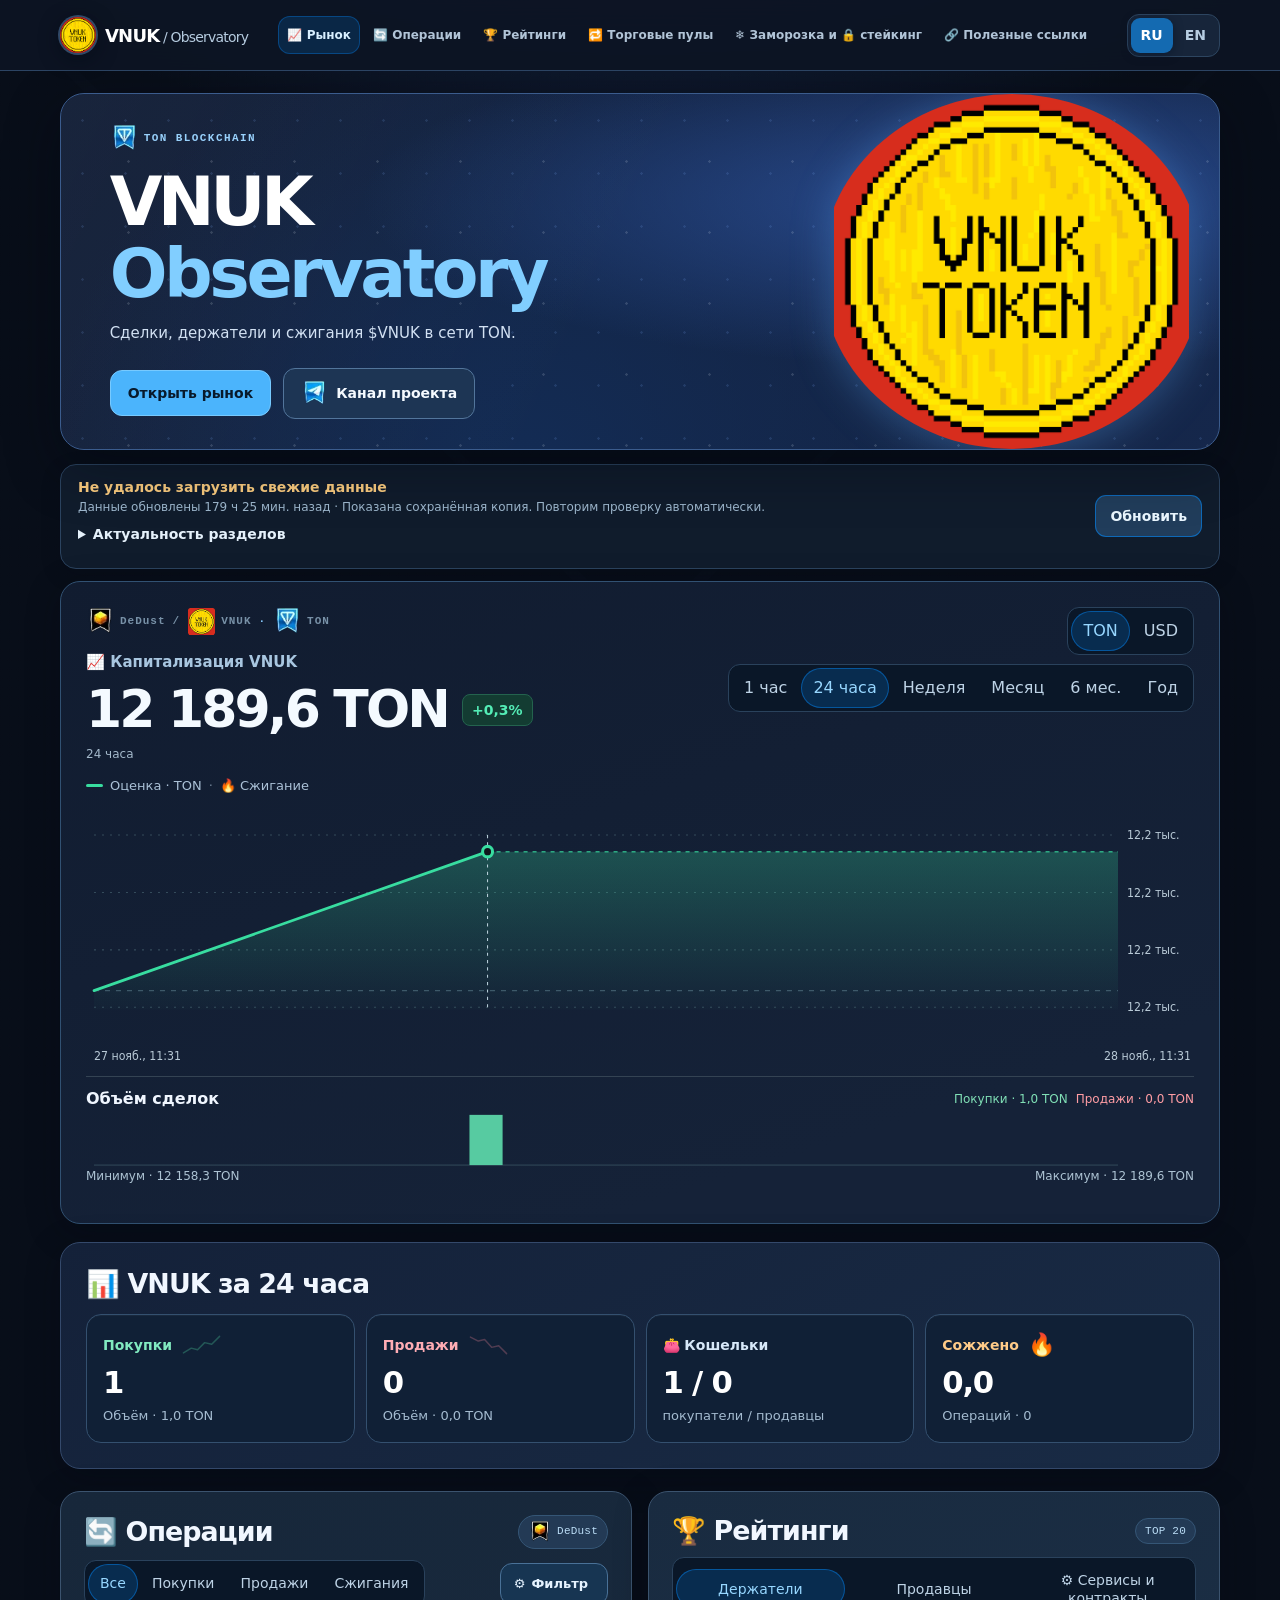
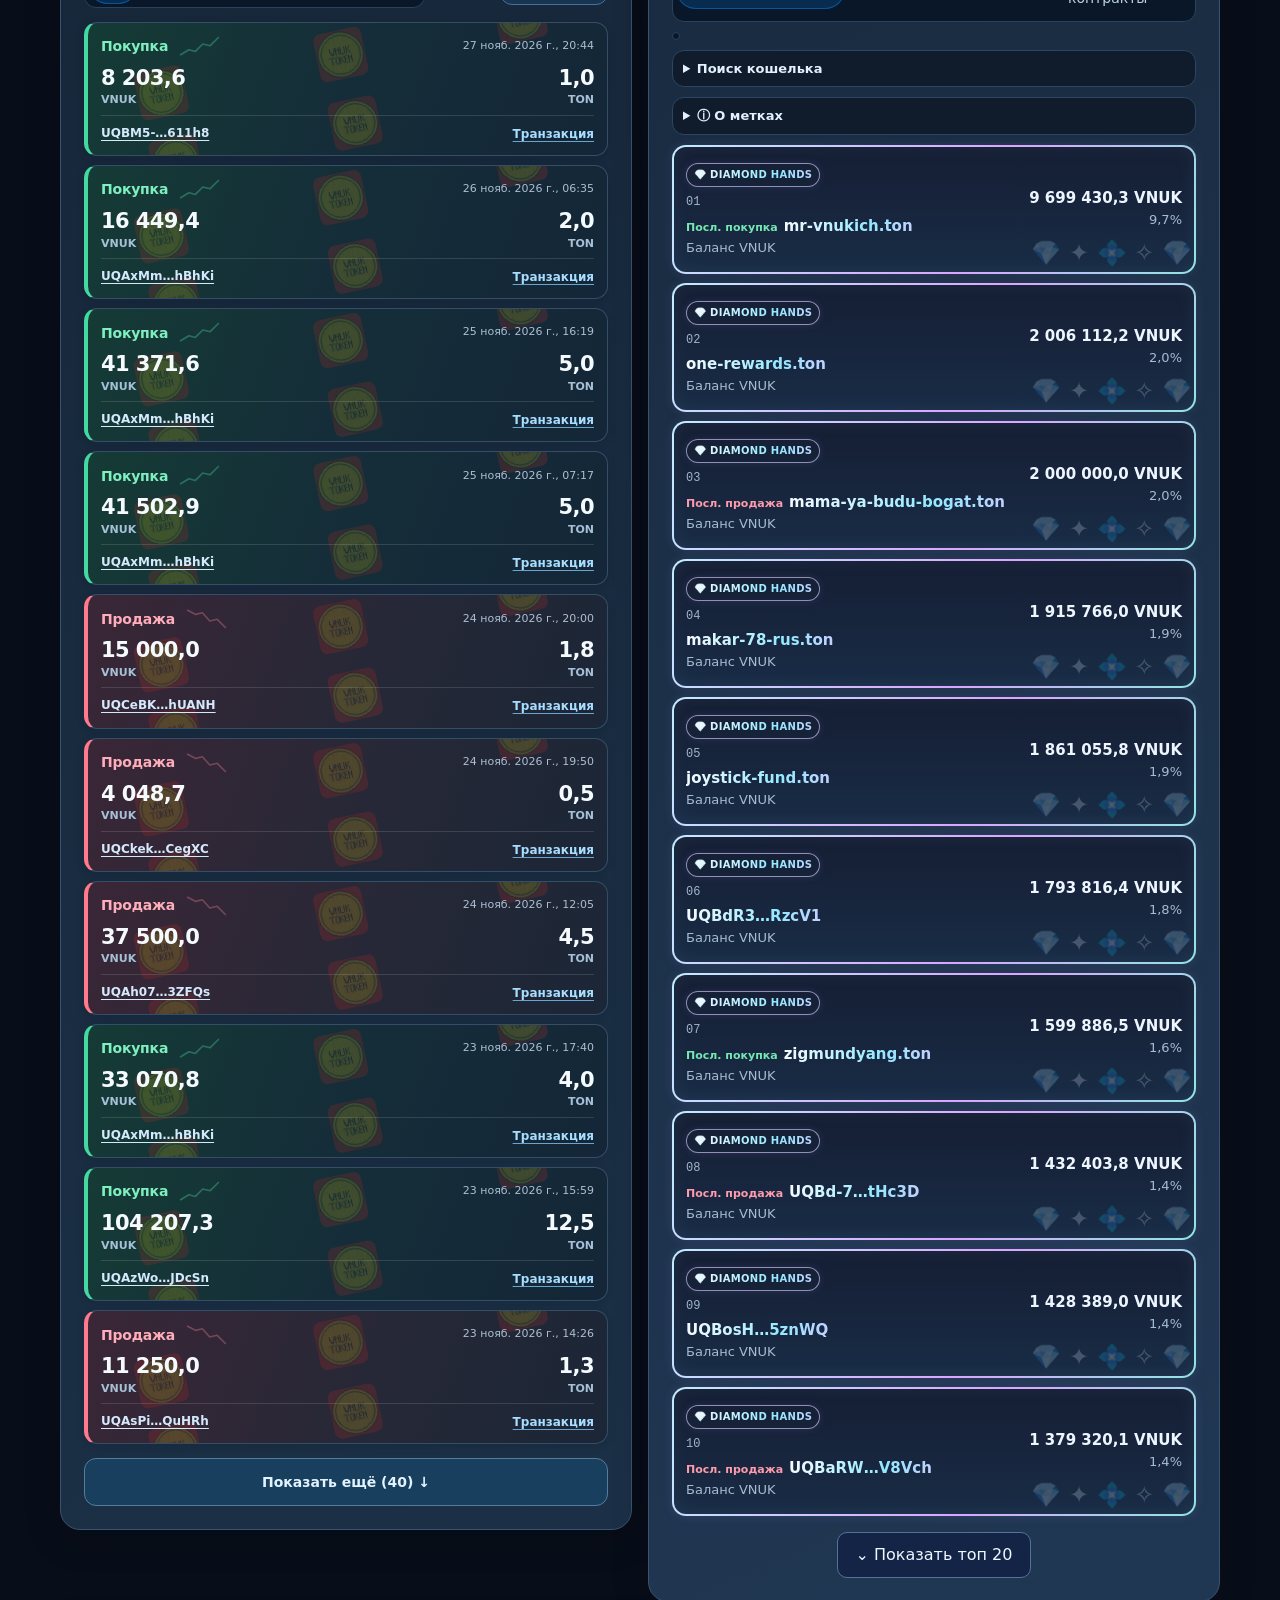
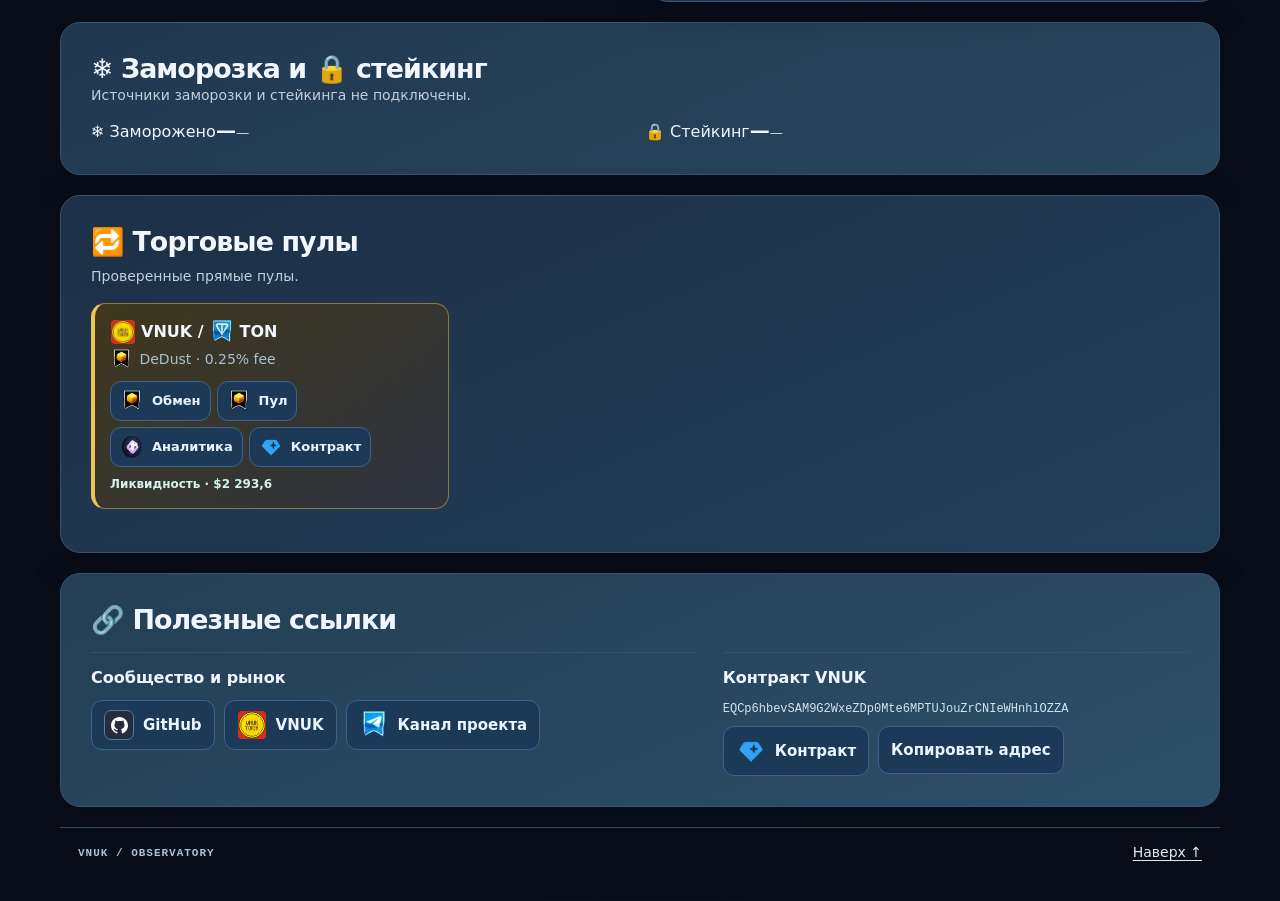
==== commit a3973529: "Refresh VNUK snapshot" ====
--- a/index.html
+++ b/index.html
@@ -1145,7 +1145,7 @@
 <section id="links" class="panel resources"><h2 data-t="links"></h2><div class="resourcesGrid"><article><h3 data-t="projectResources"></h3><div class="resourceList"><a href="https://github.com/Freebielife/VNUK">GitHub</a><a href="https://mrvnukich.life/" target="_blank" rel="noopener noreferrer">VNUK</a><a href="https://t.me/VNUKonTON" target="_blank" rel="noopener noreferrer" data-t="projectChannel">Канал проекта</a></div></article><article><h3 data-t="contractLabel"></h3><p class="contract" id="contractAddress"></p><div class="resourceList"><a id="contract" data-t="exploreContract"></a><button id="copy"></button></div></article></div></section>
 <footer><span>VNUK / OBSERVATORY</span><a href="#top" data-t="up"></a></footer></main>
 
-<script id="snapshot" type="application/json">{"schema":1,"token":"EQCp6hbevSAM9G2WxeZDp0Mte6MPTUJouZrCNIeWHnhlOZZA","updated":1795858195,"errors":[],"refreshStatus":{"holders":{"attemptedAt":1795858081,"ok":true,"lastSuccess":1795858081},"burns":{"attemptedAt":1795858081,"ok":true,"lastSuccess":1795858081},"zeroBurns":{"attemptedAt":1795858081,"ok":true,"lastSuccess":1795858081},"trades":{"attemptedAt":1795858081,"ok":true,"lastSuccess":1795858081},"rates":{"attemptedAt":1795858081,"ok":true,"lastSuccess":1795858081},"pools":{"attemptedAt":1795858081,"ok":null},"identity":{"attemptedAt":1795858081,"ok":true,"lastSuccess":1795858081},"badges":{"attemptedAt":1795858081,"ok":true,"lastSuccess":1795858081},"domains":{"attemptedAt":1795858081,"ok":true,"lastSuccess":1795858081},"fragmentNumbers":{"attemptedAt":1795858081,"ok":true,"lastSuccess":1795858081}},"holders":{"totalSupply":"99998416.884","holderCount":256,"holders":[{"wallet":"0:0000000000000000000000000000000000000000000000000000000000000000","name":null,"tokenAmount":"36411106.466357947","share":36.41168290553589},{"wallet":"0:b08a96aeeba5a5a04770b1d3b2900b1a6419cc7e9a6c452bc927405c16edb5d9","name":null,"tokenAmount":"10385120.686022436","share":10.385285097132455},{"wallet":"0:335a80baff4364ef6973cdc6c0e6e9923451e5c28fd81457ab473fc15dc6490d","name":"mr-vnukich.ton","tokenAmount":"9699430.321437281","share":9.699583877101572},{"wallet":"0:263c565fa657d0b854e5987124eebb2cdd56bcc93839bd011a1b5de2d87df52c","name":"one-rewards.ton","tokenAmount":"2006112.175639578","share":2.0061439352251997},{"wallet":"0:d2e65892d54431941ab33e6d15788402ef5c9ce9b258741b82f5f2aa8bd7582d","name":"mama-ya-budu-bogat.ton","tokenAmount":"2000000","share":2.000031662821259},{"wallet":"0:f0f058d01b183c9e7050e6ae2d01cbf086262cf84f1aa3c121bd6a19387561a5","name":"makar-78-rus.ton","tokenAmount":"1915766","share":1.9157963292782163},{"wallet":"0:b0b81319b92aa6b9a667bf3433d22d65fa532d8de83ddf4340a8005a28daa851","name":"joystick-fund.ton","tokenAmount":"1861055.84749124","share":1.8610853106305663},{"wallet":"0:5d477e6aed6786c7c45f53362be81387e3972a61e271c2f74ef156ea831dd1cd","name":null,"tokenAmount":"1793816.379","share":1.79384477764369},{"wallet":"0:a6ea281a1b17b48876dbee9b76f3e8c9d8008dcd0d9c7175533c65ef1892a6e8","name":"zigmundyang.ton","tokenAmount":"1599886.461389734","share":1.599911789849265},{"wallet":"0:5dfbb9d3a189eef2bafd7396c2e0f411e506348b38accc617f162237b4002d1d","name":null,"tokenAmount":"1432403.799647064","share":1.4324264766198036},{"wallet":"0:68b07be37abfb9d67cc107393dea532c930fa0f8e7e4b537b653596df26c39ce","name":null,"tokenAmount":"1428389","share":1.4284116134127978},{"wallet":"0:5a4561d6783a3ed6b21434a5f3f54e5373cc0c8eef89904ae501b1b3361ad5f1","name":null,"tokenAmount":"1379320.065749695","share":1.3793419023320455},{"wallet":"0:be23fcf9b5b18c8a40b5a676c37a43ad0a0d1401e496070a03d4ed660bee6346","name":null,"tokenAmount":"1307837.881670944","share":1.3078585865894856},{"wallet":"0:af47ae9fbdee4162a5df915e0cc5f11b9833baa9e24eb2267cd1606f7e2f501f","name":null,"tokenAmount":"1241527.623591703","share":1.2415472787253201},{"wallet":"0:238d36543d413c34d86f70ac1274af40b1cb16b9fd75896bfce10ac383e0dd16","name":"art-vnukich.ton","tokenAmount":"1236710.26802119","share":1.236729846889273},{"wallet":"0:cba7658ff75fe79722e266d40a55a90ccfe24fb7b5f465bbfffdd916aed295ac","name":"myepicwallet.ton","tokenAmount":"1219481.914532205","share":1.2195012206511493},{"wallet":"0:73257ef48a4cedee30288f3b88d447f99d033e79849e0fc497e4230820758470","name":null,"tokenAmount":"1181248.622817313","share":1.1812673236493165},{"wallet":"0:511208ea42bddb61ccf6b4d6142f81b950a6651264e216e88e112bf4587df2d3","name":null,"tokenAmount":"1029959.116093028","share":1.0299754217987265},{"wallet":"0:e759e584aa310d2944d9206690030615fafb4747c1efd34a4bc3e3db57abcd24","name":null,"tokenAmount":"1000000.005417221","share":1.0000158368279364},{"wallet":"0:5c921479c6f2b99bb690f56fe82d0af49280895f63093c0a12061fb30ece2712","name":null,"tokenAmount":"1000000","share":1.0000158314106296},{"wallet":"0:dbf776b79a991fcd2bc8b943b468e99b91dcf8c687bf5866b28e12bb494666ae","name":null,"tokenAmount":"920415.114242225","share":0.9204296857118482},{"wallet":"0:01730f4496d31e1bc37c0c88fd25cd87c2e5d47a30b5c331461eb24770508d84","name":null,"tokenAmount":"815699.922776178","share":0.815712836456606},{"wallet":"0:be62c18bcfe2e973b8a163088d590b82dbc14654fb6a28ff5d9062c509e41cdc","name":null,"tokenAmount":"800042.157394966","share":0.8000548231908807},{"wallet":"0:41084398c45f8f6b158de5c33271bbd3dad054e46c9a39bc31f407a2e4b05eff","name":null,"tokenAmount":"716101.518953005","share":0.716112855850204},{"wallet":"0:08326be0e63940e860c2346e418b26f06a2d7c9e7d137c374979ff3a858915f6","name":null,"tokenAmount":"609850.924548422","share":0.6098605793488313},{"wallet":"0:93cb79a5b69b0029bb3518edc40a2e540494d96d65a22d37326eac1ec7cd1e1d","name":null,"tokenAmount":"600000","share":0.6000094988463778},{"wallet":"0:7a3541121a634a600c112b08e32cabd65570c1294ab7a5538c995370564a6ff3","name":null,"tokenAmount":"585521.405211586","share":0.5855306748413843},{"wallet":"0:76430976b2b68cd58b084d1e72c0d7e51d96b8202fda37a9569e831705f81c58","name":null,"tokenAmount":"558797.124662711","share":0.5588059712094502},{"wallet":"0:b2b6642b217e120d85117891e1f57f7a62d4b552b988bf4f214e65a41061a005","name":null,"tokenAmount":"555063.920258783","share":0.5550727077036303},{"wallet":"0:6d713db69e67f80f38508861c1501c5684372142cf04d030175e7da092db3cfb","name":null,"tokenAmount":"512809.048836522","share":0.5128171673271487},{"wallet":"0:d56187e6b0321019931a73dabda69bcd9330bbb0892d63279b9bd2c635248be8","name":null,"tokenAmount":"474149.053979953","share":0.4741565604283262},{"wallet":"0:2d7075bcc5a3baceff8d869f9c466be6f0ee699700859811ad9da68f6aacc89a","name":null,"tokenAmount":"426558.260509674","share":0.42656501352865356},{"wallet":"0:432b0224cd8ab3c52a96f1a4a16551beef43c718f30e32050173f8cdf8f27f4b","name":null,"tokenAmount":"420370.762259628","share":0.420377417321782},{"wallet":"0:751a5243a91992e3d244bf2093ef591623d84a503e4f67a49b1dd9e208671e58","name":null,"tokenAmount":"414148.089449468","share":0.41415464599793356},{"wallet":"0:cddcc1900132d4dd12c17cc1ca8ee69f89e54beefa38c9813289993e3221dc4c","name":null,"tokenAmount":"400000","share":0.40000633256425183},{"wallet":"0:8d5a7e43a8425f623f4e245d7bf615b0bc0bfbecfad863b364c9dfb237851b43","name":null,"tokenAmount":"400000","share":0.40000633256425183},{"wallet":"0:5946d463765e245eba77c49d8c3ebbd2780540ed7240e99189e383391953b2bd","name":null,"tokenAmount":"398126.593969043","share":0.3981328968746347},{"wallet":"0:60a2ffce8efaf624e4eeb75aaf82baf21d21a94305fd67872ab9b6724f6361a5","name":null,"tokenAmount":"393918.231527556","share":0.3939244678088338},{"wallet":"0:8c77e5a8673f1b1d87951f29f313fad07122d700d0277b2f6422ca54fe814bb2","name":null,"tokenAmount":"375525.809380622","share":0.3755317544839123},{"wallet":"0:0143f0df29812d94903c3dcd3928d7a601edb1ce48520857d6eff1f53f81f92f","name":null,"tokenAmount":"370670.554217926","share":0.3706764224556781},{"wallet":"0:a5e8296b2d215e833e95bbc325a3ea1dd0d83dabeb2f03ad834cddf4390e64cd","name":null,"tokenAmount":"348740.190077333","share":0.34874571112648517},{"wallet":"0:389d4962c84f46cc801a1996281be0427823b57a468d6bd4bd4d822c191b3efe","name":null,"tokenAmount":"282732.508218922","share":0.28273698427335797},{"wallet":"0:03a520b026b751f0ae73d63430b344a762e0ed9b9827fb2cb35bb2afc50f8411","name":null,"tokenAmount":"262270","share":0.26227415210406585},{"wallet":"0:9ee0e479a553c736947cf2982142161ad67e04c5bba3cc5f8583f55d18d96816","name":null,"tokenAmount":"262270","share":0.26227415210406585},{"wallet":"0:1f0902312b248921b12f18d0475a49b7f57487f317c8cd1a7b0c6107291d9dad","name":null,"tokenAmount":"258584.777368185","share":0.2585888711299781},{"wallet":"0:98069cb698f9ac79eb3d44b41ee08a1b18e8249ed90b7ba44a811047ea3b4a86","name":null,"tokenAmount":"235520.9","share":0.23552462862807974},{"wallet":"0:25ab4de17a8ac1df22a67b30a768c54eedf26e8b3d0f60daa1e6b1b88bc84510","name":null,"tokenAmount":"231524.651272268","share":0.23152831663409318},{"wallet":"0:c0fe94ea04a14814ca4c9cede72c742125455e6b2d3cc53f04967c9f382893e3","name":null,"tokenAmount":"226431.33544094","share":0.22643492016839079},{"wallet":"0:cd050db2a939e23a194604e4100e9c0d37b6347a48494fe71fd8acb8accdbe11","name":null,"tokenAmount":"192228.817998125","share":0.19223186125147756},{"wallet":"0:2abacf562bd2430c36649f5797601ebb4f43da5da6913de95d4d613725830c44","name":null,"tokenAmount":"186105.017829258","share":0.1861079641342155},{"wallet":"0:e030bd7ad7e4f835443d7ab44587af93414afee3848d46ae19f2929a39f6ea6b","name":null,"tokenAmount":"168962.609981596","share":0.16896528489805568},{"wallet":"0:b3a06e95ca01d771cb101213248cca4c9ba930593fc97e108034e614c1fc2a93","name":null,"tokenAmount":"160000.021021816","share":0.16000255404784955},{"wallet":"0:ba45f46c0fd18c37047a229b5efcbe9b5afb969164b551a6ec13ae1b84232a6c","name":null,"tokenAmount":"160000","share":0.16000253302570072},{"wallet":"0:4ab723f479ad7995f38af451e6d68be9e7c18a388e2d8c3fa088b4a68aa81636","name":null,"tokenAmount":"151567.568374015","share":0.15156996790242805},{"wallet":"0:2441f63c7f89bcbdda103c03366efde3a4f615728fffe05342b276c95e532f7c","name":null,"tokenAmount":"141594.295575786","share":0.14159653721322207},{"wallet":"0:b5a21b63c88563139d2a555896c0532b11654bb740174cc7e828bc27e3253bdc","name":null,"tokenAmount":"139999.99955369","share":0.14000221595117107},{"wallet":"0:2c3e21554f0cc3dfa0e79ba6afefbbc749ea5d55f2f20ea71565a6d334cd90b8","name":null,"tokenAmount":"138038.450950724","share":0.13804063629412366},{"wallet":"0:acfc3d1ee90ffc1f8f332f49e1b2e921e507444858bcd61b6d844fabd187b507","name":null,"tokenAmount":"137612.315089805","share":0.13761449368687287},{"wallet":"0:5f921d5e66d958e53ee0fcae9312d56816bfd1e2235707dcb647536d800dfe2a","name":null,"tokenAmount":"130346.963866314","share":0.13034902744262328},{"wallet":"0:062c00f4e7ec4fd35cf3b64217748e3891a8a942b27dac829b91070da76d6d00","name":null,"tokenAmount":"124344.067062126","share":0.12434603560411102},{"wallet":"0:560f4d4fb1a38d513e0dceabbb9982ff2bf259d78b50d2e0166bc7ec6656b0af","name":null,"tokenAmount":"123579.521061899","share":0.12358147750004234},{"wallet":"0:b90fabca803a520d1df64d3824ca2c9b399b975a0302dc0df63455d4bc327e0a","name":null,"tokenAmount":"122240.642908999","share":0.12224257815081252},{"wallet":"0:d2bdf6714926ffc3fb52f0d4c626851540d9720638045a5eddcedf35e3206a4d","name":null,"tokenAmount":"120244.980042022","share":0.12024688368967719},{"wallet":"0:ef0c9ddd68fd5fc82753438ce501dd6b4d1d37ca656108327d8a33bff948860b","name":null,"tokenAmount":"116885.537004783","share":0.11688738746771599},{"wallet":"0:d218c0021d4be2517d6f2980ceaba61509343abaea55edcce24b235d3cc4a65f","name":null,"tokenAmount":"106065.901582196","share":0.10606758075503775},{"wallet":"0:73235782ff2453f2012c5f99f258b5af4a277f22f819031d4761f8a83bbb43d2","name":null,"tokenAmount":"100000.003034317","share":0.100001586175428},{"wallet":"0:4a7df27c8a2245088a7dcc34b46c62811fd43b5b99fb3929f6f2bdc7b17505b3","name":null,"tokenAmount":"100000","share":0.10000158314106296},{"wallet":"0:c022f8905393d3c1c0114bbcdc67e57affbbe45de78f35a481878d7c260148f1","name":null,"tokenAmount":"86291.670871398","share":0.08629303699027348},{"wallet":"0:269d7d852f63e1f7d69f3ef7dc28de1b3ce500b00a3bebd535cd41439a0d3cf7","name":null,"tokenAmount":"82982.309709974","share":0.08298362343699402},{"wallet":"0:b1d5dbbf716dbd5e06a1da79c1cf065aa1b78123a5a11a31aace7d71c2cf7ee0","name":null,"tokenAmount":"82915.770446351","share":0.0829170831199606},{"wallet":"0:9142e506f842c4d878b7e4224e11023ea934eb6c3c4b651548a27fd4cec29f57","name":null,"tokenAmount":"82443.839247104","share":0.082445144449377},{"wallet":"0:d78336c16460e747fd5b0e3ed1bbb647afae4f208d5fee3473ae7ed55786e94e","name":null,"tokenAmount":"81476.732571558","share":0.0814780224631681},{"wallet":"0:2409d4482824a94cd264efd5fa7528de4f2b5ca6b2459fbf260ef18f25daa4fd","name":null,"tokenAmount":"79999.999884824","share":0.08000126639767255},{"wallet":"0:21d3bfaf8ba7c778041b2fd8d960abfb610768ad97579f23bfb2e9b6dcd3f764","name":null,"tokenAmount":"79170.782987781","share":0.07917203637295635},{"wallet":"0:5170a1c0d3fed4e32a134d332a2bfbf2965ab049dd35139b57353aec19180c91","name":null,"tokenAmount":"76477.757897391","share":0.07647896864818031},{"wallet":"0:82c9e08dbf9dd36c35f902db4b1bc582e91dd5198fa6287f3a5929c0bba89f6b","name":null,"tokenAmount":"70297.440000002","share":0.07029855290764085},{"wallet":"0:3938169e309b1bffd142fc6a134488dd89f1ac6848411b9535cdbbd23ba4d018","name":null,"tokenAmount":"68245.893432991","share":0.06824697386175373},{"wallet":"0:1b3a38a203fa6d7664ba06a5c73b22a74f6f36a410f87666e0e2567573caa2b7","name":null,"tokenAmount":"62888.139988352","share":0.06288913559631988},{"wallet":"0:ce439a8410518485c130d58775fd10d21f369303d4a0bcea300490438fd52618","name":null,"tokenAmount":"59894.16458478","share":0.05989511279389386},{"wallet":"0:7833f01bb68a688c8f84aa837d75f359b127c52dc1d99982505cfdbf04895ace","name":null,"tokenAmount":"57018.758429596","share":0.05701966111697429},{"wallet":"0:09fa92f8dffce1e253aecddd267a8573788fea818143002e8aafe8209a94fc5e","name":null,"tokenAmount":"54815.056902122","share":0.054815924701796505},{"wallet":"0:fee9ca9be86161adb162af6d0d2afd3f9168342f03b3a2952f8b0702591c1dbd","name":null,"tokenAmount":"53000","share":0.05300083906476337},{"wallet":"0:66f062c4e6fa9b8edb757c0cdcd77df34c838c2fc3498c030e1bb9c22b71353d","name":null,"tokenAmount":"52114.755499148","share":0.05211558054924217},{"wallet":"0:2630c1945eeda499997b0353633e11a21ef6696ea284e11e804446bf7b762229","name":null,"tokenAmount":"51846.401118521","share":0.05184722192018677},{"wallet":"0:c29b16ecc89abe38ab93117cbd9d4540795b0aa421618871f8971a6cf5c849b3","name":null,"tokenAmount":"51710","share":0.05171081864224366},{"wallet":"0:bb99a2c61c8af31a1a3d7ada8c83d0a6def106ba3c93ce11c9f4ade65f469b8e","name":null,"tokenAmount":"50000","share":0.05000079157053148},{"wallet":"0:016bdac6a6fb3721566f7b002516f5d38e15ad0d00abaf46525dd356200f2963","name":null,"tokenAmount":"49728.2","share":0.04972898726755407},{"wallet":"0:198f399290adb529e228e5640e8f66e5e36253245bde0f13ecd6593c73c2403f","name":null,"tokenAmount":"47025.073760838","share":0.0470258182340906},{"wallet":"0:63fe9b0b50aa315d8aba466a4ddd08ce47635c36d460b74bfbb333edc859ad01","name":null,"tokenAmount":"46027.186716752","share":0.04602791539204504},{"wallet":"0:3557979836e2eed022722126e10c0dbff2ea27ba5a6d2c7daf7f3de9ade7412b","name":null,"tokenAmount":"44627.70030535","share":0.04462840682479899},{"wallet":"0:cb7747a2b79581af9ee713c1077d8ffa5875df2f5ac6eb61e9a02b4ad3ccd9b9","name":null,"tokenAmount":"44082.336727021","share":0.04408303461259524},{"wallet":"0:a9a5300fde2985e759385d4f7ee5f92da509d43db8de7914fa5facb0db4e9cd5","name":null,"tokenAmount":"43317","share":0.04331768576921424},{"wallet":"0:40fc28ddacdaac16c142d5541edda0a98db1568e3bc92966d89ec215331cc359","name":null,"tokenAmount":"40715.820216757","share":0.04071646480562597},{"wallet":"0:d3e590ff5646ae70ea907e62eb5972171c3542cd76f2becb3efa999a1a1e9f8a","name":null,"tokenAmount":"40579.757920031","share":0.04058040035484188},{"wallet":"0:33e062e7af0c97428f5cc3dfafbdf314a63d2209ee40617df5995e3051e56a2d","name":null,"tokenAmount":"40024.354908284","share":0.040024988550281734},{"wallet":"0:6d98efb9c68740eae6c5c29f7bffcd893b2c19ebafd4f90cb4bbf234e949f7d9","name":null,"tokenAmount":"40000","share":0.04000063325642518},{"wallet":"0:b0132ceed28df6bd939bf5fc3469f7a802a89d5830ef68b4f8ca7db8c2e92737","name":null,"tokenAmount":"39810.00000009","share":0.03981063024854717},{"wallet":"0:1bf65b350d127d8ce378032870b48eafaa5d6ff6fd7c52b50cff21be28de4b90","name":null,"tokenAmount":"39504.790821245","share":0.03950541623781033},{"wallet":"0:b521988e72e802db7a9d855df44a1dfa511c35f0dd8a1e44f376a4b5e0f8acb0","name":null,"tokenAmount":"37599.599249741","share":0.03760019450443623},{"wallet":"0:bc8ccee1ad4f9395d15abf1efa50025ae698e10f36278f46c6ca6243895ddbbf","name":null,"tokenAmount":"36810","share":0.036810582754225274}],"asOf":1795858081},"engineVersion":"1.2.0","methodology":{"valuation":"last observed swap in primary_pool times CURRENT total supply; not circulating market cap","primary_pool":"EQAgujoYOUx4Ws5x8WhVLIi4_79lbYenvPbDz3tYjz3j4gln","sellers":"sum of successful supported native TON swap sales; service roles excluded","holders":"balances excluding known services and identified contracts; unclassified accounts may remain until verified","burns":"accepted burn notifications and zero-address transfers shown as distinct evidence","usd":"historical TON/USD rate from CoinGecko","history":"incremental confirmed swaps; missing intervals remain partial"},"serviceRegistry":{"asOf":1795830046,"source":"https://github.com/tonkeeper/ton-assets/blob/main/accounts.json","sha256":"4286bd47e11399901a7d713c9e98a5dba17300d76fe272f4f5d46110a84f4e2e","entries":{"0:ad8afecfacc248996885d8be6824280f9f3a7e54c2f6080b7971b9f556c280c4":"Crypto Bot","0:dddcd3cdad60af4c0d69389f567ad51d0c263fa4968d655ab424c69aadaf9322":"Wallet Bot 1","0:436a76c2794a88e3fbfec6b9c0374fc8db046f10868b835420d9937973a665d4":"Wallet Bot 2","0:6e814e6450e8c578067bb656298fb4d01397dd15018d7f34dc369eaba4c2111c":"Wallet Bot 3","0:5f00decb7da51881764dc3959cec60609045f6ca1b89e646bde49d492705d77f":"OKX 1","0:f15db2c62cd86aff0860d39c491fc73a31395fafeb5945e644498562260c782e":"OKX 2","0:e7e86da08742ed933434ffeb8f08a63c7e100ee842e25f599a9cbf0891574a6c":"OKX 3","0:0338def34b84c6ee9134a04ab1601450be446340a37ae259de57cb37bdb590cd":"OKX 4","0:a30a49ec725e9f57244b66af4c2da7ab76004b4fce80d3a34b1cd0c37762abce":"OKX 5","0:24da1e7b8da901e5b3dd0f98c397feb6e5a5ea483195a8b6bd0682cf2c5327ae":"OKX 6","0:7f2e84c723d8b6b6b1aacf810c8c26ab23c22022b464b87104b2d3065b0ea70b":"OKX 7","0:854ec4521efd52ad43bcf1988e4c44ebdf9a26ad18fa51abfdb685fc3b348a5c":"OKX 8","0:f9bdc0de461c1a2e002fada9550bbb095c8f9f73668d70c517a9cc7e050f8e5a":"OKX 9","0:9b9b739de2527ae72d21083f5198d710c7288453b4733e57ecadb2e189ac829c":"OKX 10","0:b31535e934db05bbc220267467903c8108bdabcbc2a06588838b726ddf589ef0":"FTX","0:57eb74407604a19f7e04005315ef70aeb7b675e6551977586756f6baf12125ee":"MEXC 1","0:1c7bd690f4f93de8b93db5790129dab65926c6e1fc9b57380089db5529516630":"MEXC 2","0:d887d0e2d1c4fc4126e71c970d33ab1896940000eae703bb1ab6cecc830777e3":"MEXC 3","0:7994848c1fcbcbc57a6a5a987b66eb424b8b54e10759b6b514a66b600c2b0eef":"EXMO","0:8d195793baad9a08c46dc353aebe999341dabd07721b9725f19e18abc3d10d92":"EXMO Cold Storage 1","0:26ab8ae763a3a7c3067d882b7b01cd5d37254cb8768f57b6a47c00028effc7b8":"EXMO Cold Storage 2","0:0130c77346e9ed82df677d107ad6a775c11f9c18f6a05c0dd17906b355850dad":"EXMO Deposit","0:342a359e38357c083968129fddddf049ef5c47315bfbef27505a356bf9f02d65":"CoinEx","0:555f3053e257130374bb831ae0e219e5e5f9ec0ca8f8a0d133369d3d690c64c2":"Huobi Deposit","0:85af78e8d035e920117cda654615cdf371d464480b629e110d3c5310d85ab362":"Huobi","0:80d4123841167ca989ac912443cc99a4b9c1a87584536427ff6fd85c92395ae9":"Kucoin 1","0:b37e57033db21d10b950e6143b658c10c3bf425bd193025960aef7f22dbcf4fc":"Kucoin 2","0:07ce60b7e5f255a88c3707f3fbc79e2cf924ed6b4b7d09c6324f0ba2338a48fa":"Kucoin 3","0:a14b1f452385b2bb984ad2c4441e1d23cae071fdfc096dfba53ebba3b6ff1d10":"lbank.info","0:75726a716f747e60b0371cb0d5d35471e8e1e931003fecc3a0961a8bd82c09c7":"xRocket Bot Cold Storage (Old)","0:c1dc654b598ab84cda4f12372efed8907cedf0901865a58649087373e01b1c24":"xRocket Bot (Old)","0:45614fee399c43d77bb597558791831bc0ee31754cbb2b5b1fbf5a3488ed9940":"xRocket Bot Cold Storage","0:011a8f0a0b36b779af033473274966666d1cd6fb4e77df679375fbd6f970d012":"xRocket Bot","0:c3f1da8ecda8f8cd42bace224ea3f1b6971eaa7f54c492d4d190527b4f573f7c":"Bybit 1","0:4a1f3ebcc66bdcefa90245bdf541a50ada1c688a487534b1587abffd93038834":"Bybit 2","0:cd525c15904d7b4027eae08b318624260f371ce8c9f4fcca0cdb7b583854107c":"Bybit 3","0:ae62a192da96e266161a702cc9f6de91c0c3441f17ceba51bc442dfb2031a30a":"Bybit 4","0:e3ce05c4da977132c24a3b102da8b5fbf2ea9173337b49de346e4a4b057f7579":"Bybit 5","0:e33ef85d174eb457c072d1ee10215b69ab9b64192f7421302ab1c8e26b7ad4bd":"Bybit 6","0:7f97f36dda3f7dedc9e12f8c09c4f89e7fbc17527ab3f67de4c3b155297a56e4":"Bybit 7","0:7d133d4e425c8e00de015513a44e66e6d163b21e71720aec7579965e5de28c55":"Bybit 8","0:f2dc1860686cd658987e2bed8216532d8c004460dadea907cc7d4ad7236c496b":"Bybit 9","0:4a1c20bc9a6f9294f75f1c87a7f383a8b73a483a2e6dcb3630ddbe78b3ccad00":"Bybit 10","0:008bb088e81e38d583826901093567027cc1575ec744ac354fa4eeec302d166d":"bit.com","0:1882478daef1b7ed200cbbdc201bd4ed0b24c2e5f1a4c7c15aeb7e3b1a759193":"Coinone Deposit","0:a4d2072b1edc1355fc7fbee0095beec7889a2d3cfaa9edcf2ce9e128631abbd6":"Coinone Withdrawal","0:f3f4ed0913ab555d023745058f1a6c55a49d4876593cb9bdab1f780a99b185bc":"Paribu","0:f9873509de5a2f97f7b2805f5f7aafab447f43c91e751cc8efabc6d2ea09d78a":"BingX","0:b496b8f73b469ff06a2d89e62c4d70a103fc228c821537b49dff092060bc281f":"Gate.io","0:60ff0b28e2b3839bef250a81be9f2e78a6265b980ec5d24df4e44bbff2c3fb25":"TIDEX","0:23eef28b6da5a368d6c0b8028fd5ed47c26758676bc9db1b5653caaadc969f91":"CWallet","0:00ffafa9fb3d4f837824436d19953c792be6632af73a9b82c4dc69ca07195087":"Matrixport","0:b58c73481f25a280f9705ab3424be850614d823256263ecfa049fa9fb917720d":"QMall","0:00b402b789e5626e1c61b50c5dbe2024426e92f16c0c2fb735396df96046b5fa":"BIT","0:2c54797319837b4c6d014fc991c1a8d4294dfd4d6cec4937e370f1f27db0423f":"Bitforex","0:6a5a76a1538cf9596590ec3708470649c342624bf92e63a6a7a15254ededa904":"Bitfinex","0:59b065c5d66261a5317660e96eee476aa6a11b749bdcbe8c0d1f3dbf24200d1c":"OMPFinex","0:3cd5ad54b190a71caab984b0f210e3742c7f2147b7e9073377d7c6b470017362":"Bitrue","0:6c53cd87cc0d33486db42c1c7fc03dfaeb2f7b815afc368ab1aee567edda3f72":"Coinspot","0:9a582c23266b8ea47eb71118a3c040d42b230b2266fecffe2d3cd390c0922c35":"BigOne","0:dd528505af15c6e5206bdd8f6c9a3b541f80ca98ae8a5066ab3ff8de1ff5e678":"Farhad Exchange","0:2b6f3cda567c385f0645486f3c665a451f56b2969d1be57d86eb77c6077a81d1":"BitTime","0:cdf7f0d7c09036f064272e3c429ed570be49ef29eb3a735b64bbc17915073732":"Bitget","0:e9c0a24ffaa6aa4f228890e71ae9550bfc53a6c57e643bc31c240e18727ac1ce":"Bitget2","0:336502faf83ef5b532d315ba71450b661c90e83fce64d8bc1fd2bf642f3555d9":"Bitget3","0:b308c7f9b4f596f6250175885972549871b05c70ed3619fd5a939401eea972e4":"Bitget4","0:e2d1df206b372db1f3b890e60d185b67aa0c9f1b6b6ff60a05091c8c01b40ac4":"Bitget5","0:7a0dc94da9f48b968dfb87be38d4fab7286288db7a04d3081feee177376d9089":"Bitget6","0:8785ef5ebb0fd24c6911d10f43c00961e9748fa54297a1ac517e3c5fe76bb0be":"Bitget7","0:213b6804c2082135a4a803da8e3b30cfed51aee9af2ad2100334b7f4711d3bcc":"Bitget8","0:573dfe99490a041703e977e4724135c5b8bea0bea67839612247451ca9d5c4cb":"Bitget9","0:de2519a527de7e1d4c1028bdb74e022b28a6e370e4fec3fc27d8d971308f99bb":"Bitget10","0:06476e580e250d0abec5c365a711833483c581d57b908be37d56bdb0e338c312":"Bitget11","0:c9959a997e1d4e4383d8db37b86d2101ce78dcf1f1b3904d9888fe572ef0efd4":"Bitget12","0:c07e51e5b694937758f45f4003071c84f4c4a68bdb168a22c3d6c8b89cd6186f":"Bitget13","0:1797a5c4c50a2b312ce9927ff6f12efd3b0b58ff311445118c2d2e64312b5d79":"Bitget14","0:6083005b354ab1c4785aa8ce8293ee5c9c182e9248f27e9c9074f35c16342083":"Bitget15","0:f99b14600ae44d2f12b178e8c6eabd78892ae82c5e45b6898f9deb7eb203f9c4":"Binance","0:8e91b50381c36dd42accdb51f5cb5d96848568b4924f8079b1a5ae7e10f43eda":"Binance Hot Wallet","0:ca1d9edeef40b3a9dbd9082f3767859547c3ce0bf641d09d58e33a3cf06fb309":"Binance Hot Wallet","0:a2faca7adfebd5c5970108d1f79065cef32b0c143fb13489066b684cdd7ee95c":"BitMart","0:5d5a830e48214791f4ab5352900c624d3bff3c5efd630196b180158eb789990f":"Nobitex","0:cad898b200a0934ee416c2039bbf3f5d7f1a323172875b3c19d378a6f540f7b1":"Nobitex","0:4532d5bcdfb05d3275cbf255bc91c3635cd48d63b719441581c5542a4750fdf5":"Nobitex","0:a32d52ced80a23fe4fe90ba94593ef686de03f9fbdaa069e642826a95234b982":"Nobitex","0:fac8ffcb6f89572a1232d59e91c65909ae408663fd2ceaecd35f35b5e9d670f4":"Bitpin1","0:c14ce5d772539be26fde315a505a1e0514104e76eef776f0b845e57df0557ddb":"Bitpin2","0:dd36441bf4aa8a6a6ecfd763efde1eb82dd86bdcfb1456b45ff4b73f87657184":"Bitpin3","0:402f5d4f4f8bea7b0bd511b9d3771834c1a22bbbbc8a326035eb07aa24f5c9f9":"Crypto.com","0:ca6e8f2a3dfc875b8673d8677f3818c4b8c02d1aa481a86a0c61bd09f8269f1d":"Foxbit","0:60def37fb0e6f41b18a73c2496d96b25442344864ca0ed97189a6f37e2439c56":"Richamster","0:97ad93444915089e812238ff10abe9066d0b03ea3dba2a8630fb9c9f88aa455c":"Wallet in Telegram","0:1f5806c73d03bbc96eb7eebf16067f1f2e8e270cfa16d57001aa9eaf7456f008":"Wallet in Telegram","0:1b44ec553616b0e4551037038834bdf0bdaa1f0440e10f3331d9841585612a68":"Wallet in Telegram","0:cf06c94efdae26faaa1d85092fc4daee78eba09e69c36dac051c1d8ffde35f40":"Wallet in Telegram","0:91887059ba56a03790b0696d7a402ac0691dff62fcd398e813f97d3b2736fa58":"Wallet in Telegram","0:6db0f022632b6269f0d4dbf8ea60a8448bbc2bcfc6812e31af8cc6405c268af7":"Wallet in Telegram","0:dd6ff02c59634745529b99a8d5beeea9f6c38a9188e6a7e96a424e3820c8ac0a":"Wallet in Telegram","0:023895aef955024920a291c6f3715e291df1b3dd254eafa8b09e21a2d58d5897":"Wallet in Telegram","0:f5066318091a8cfb530ec732104ce38f7783d92a6679ffcc0ce0960b0e94c7d0":"Wallet in Telegram","0:0c5684355f5410a923fb7dd59314905dc7ff157b28c9130671c7a4f17007e898":"Wallet in Telegram","0:23fe558cdf44249381aef36472e64a5072a24ba97fb61b2f5791da6013aec92d":"Wallet in Telegram","0:b7be71ac1b40e436db36721d9c20e82d44e78fc1e86a8ad15e00b1cc16831dcf":"Wallet in Telegram","0:55b7223f04dd1f2e1b3f28e4ad628fe6cab60004f280fb0a58cd27fc590b2eac":"Wallet in Telegram","0:659dbf460831a72795c4a9a9872fb4a3e7fd302783068dae53e8f2a5c150084a":"Flipster Deposit","0:d0a6eb95408e95ce97b0ca597fc523ff4809523635e8f519e00fdcbdf42f0c54":"Flipster Withdrawal","0:ec85cfc7fd1009362e421b5a0141f510d6540107ab73e7829fda1ef9e97a75e3":"CryptoBot","0:817438e5b0e6eb113ab74d73fc95f7ec19247dbe6ee27a42c3d0164d614c3ca1":"Ourbit","0:66a1e72196d64d6faf48fa4b2ea861f67b0484d2d14a59caf701d8c286ce44e5":"OKX 11","0:419712bc541c4489d6f1c38a105722d293b8847fd54f2717ad69142911b8be5c":"Bitfinex 2","0:6c25b5f2fe5ef1a6a1978f611f61a50883fd50a0822b19176445fca931823263":"OKX 12","0:14de4b02647941779108b7b99be85596260ccde813351000055d744dd8aba04c":"CoinEx"}},"identity":{"byWallet":{"0:0000000000000000000000000000000000000000000000000000000000000000":{"checked":1795813261,"domain":"craon-wallet.ton","linkedDigits":[],"role":"Zero address","activated":null,"serviceCategory":"zero_address","roleSource":"https://tonapi.io/v2/jettons/EQCp6hbevSAM9G2WxeZDp0Mte6MPTUJouZrCNIeWHnhlOZZA"},"0:b08a96aeeba5a5a04770b1d3b2900b1a6419cc7e9a6c452bc927405c16edb5d9":{"checked":1795813261,"domain":null,"linkedDigits":[],"role":"DeDust Vault","activated":null,"serviceCategory":"vault","roleSource":"https://tonapi.io/v2/accounts/0:b08a96aeeba5a5a04770b1d3b2900b1a6419cc7e9a6c452bc927405c16edb5d9"},"0:335a80baff4364ef6973cdc6c0e6e9923451e5c28fd81457ab473fc15dc6490d":{"checked":1795830046,"domain":"mr-vnukich.ton","linkedDigits":[],"role":null,"activated":1756702804},"0:263c565fa657d0b854e5987124eebb2cdd56bcc93839bd011a1b5de2d87df52c":{"checked":1795813261,"domain":"one-rewards.ton","linkedDigits":[],"role":null,"activated":1746534945},"0:d2e65892d54431941ab33e6d15788402ef5c9ce9b258741b82f5f2aa8bd7582d":{"checked":1795830046,"domain":"mama-ya-budu-bogat.ton","linkedDigits":[],"role":null,"activated":1717361417},"0:21d3bfaf8ba7c778041b2fd8d960abfb610768ad97579f23bfb2e9b6dcd3f764":{},"0:313267fe9eef7fd7b6ff4d1ee2cbd328d8cea00ad62f093f3fc4be8ccacc6106":{},"0:2c3e21554f0cc3dfa0e79ba6afefbbc749ea5d55f2f20ea71565a6d334cd90b8":{},"0:2441f63c7f89bcbdda103c03366efde3a4f615728fffe05342b276c95e532f7c":{},"0:40fc28ddacdaac16c142d5541edda0a98db1568e3bc92966d89ec215331cc359":{},"0:dc55b8361e0692d89262b5d53d835e6e15c3f4b3ca543621e6d8332d86d93dfd":{},"0:b3468a195486b7f358881b8f04f7efc26c0ce96ab9d4f849a05fd1bf29e77e32":{},"0:cd050db2a939e23a194604e4100e9c0d37b6347a48494fe71fd8acb8accdbe11":{},"0:4ce7e8d87172a3ff50509127c9efe0923e50d1f670d3ec014d01a51d1b237ad7":{},"0:ce439a8410518485c130d58775fd10d21f369303d4a0bcea300490438fd52618":{},"0:aeab2af82dcc7bf41725dfb3c4db2e5e0f990eeef07e8cdde35ef716b3a8e0c3":{},"0:c2d395a1f1f7e4d6e32f08c1a4edec5e460d8d127e86482ea72108f8cc9cab84":{},"0:560f4d4fb1a38d513e0dceabbb9982ff2bf259d78b50d2e0166bc7ec6656b0af":{},"0:f0f058d01b183c9e7050e6ae2d01cbf086262cf84f1aa3c121bd6a19387561a5":{"checked":1795858081,"domain":"makar-78-rus.ton","linkedDigits":[],"role":null,"activated":1718368369},"0:b0b81319b92aa6b9a667bf3433d22d65fa532d8de83ddf4340a8005a28daa851":{"checked":1795830046,"domain":"joystick-fund.ton","linkedDigits":[],"role":null,"activated":1740240052},"0:5d477e6aed6786c7c45f53362be81387e3972a61e271c2f74ef156ea831dd1cd":{"checked":1795858081,"domain":null,"linkedDigits":[],"role":null,"activated":1731002789},"0:a6ea281a1b17b48876dbee9b76f3e8c9d8008dcd0d9c7175533c65ef1892a6e8":{"checked":1795858081,"domain":"zigmundyang.ton","linkedDigits":[],"role":null,"activated":1717826367},"0:5dfbb9d3a189eef2bafd7396c2e0f411e506348b38accc617f162237b4002d1d":{"checked":1795858081,"domain":null,"linkedDigits":[],"role":null,"activated":1713201710},"0:68b07be37abfb9d67cc107393dea532c930fa0f8e7e4b537b653596df26c39ce":{"checked":1795858081,"domain":null,"linkedDigits":[],"role":null,"activated":1741591414},"0:5a4561d6783a3ed6b21434a5f3f54e5373cc0c8eef89904ae501b1b3361ad5f1":{"checked":1795737704,"domain":null,"linkedDigits":[],"role":null,"activated":1736343932},"0:be23fcf9b5b18c8a40b5a676c37a43ad0a0d1401e496070a03d4ed660bee6346":{"checked":1795737704,"domain":null,"linkedDigits":[],"role":null,"activated":1749596655},"0:af47ae9fbdee4162a5df915e0cc5f11b9833baa9e24eb2267cd1606f7e2f501f":{"checked":1795737704,"domain":null,"linkedDigits":[],"role":null,"activated":1723281056},"0:238d36543d413c34d86f70ac1274af40b1cb16b9fd75896bfce10ac383e0dd16":{"checked":1795737704,"domain":"art-vnukich.ton","linkedDigits":[],"role":null,"activated":1773085606},"0:cba7658ff75fe79722e266d40a55a90ccfe24fb7b5f465bbfffdd916aed295ac":{"checked":1795768666,"domain":"myepicwallet.ton","linkedDigits":[],"role":null,"activated":1732045344},"0:73257ef48a4cedee30288f3b88d447f99d033e79849e0fc497e4230820758470":{"checked":1795737704,"domain":null,"linkedDigits":[],"role":null,"activated":1706698053},"0:511208ea42bddb61ccf6b4d6142f81b950a6651264e216e88e112bf4587df2d3":{"checked":1795768666,"domain":"griffinston.ton","linkedDigits":[],"role":null,"activated":1716812531},"0:dbf776b79a991fcd2bc8b943b468e99b91dcf8c687bf5866b28e12bb494666ae":{"checked":1795768666,"domain":"bank-of-rich.ton","linkedDigits":[],"role":null,"activated":1769180491},"0:e759e584aa310d2944d9206690030615fafb4747c1efd34a4bc3e3db57abcd24":{"checked":1795804130,"domain":"irina-not-games.ton","linkedDigits":[],"role":null,"activated":1739642015},"0:5c921479c6f2b99bb690f56fe82d0af49280895f63093c0a12061fb30ece2712":{"checked":1795768666,"domain":null,"linkedDigits":[],"role":null,"activated":1643707413},"0:01730f4496d31e1bc37c0c88fd25cd87c2e5d47a30b5c331461eb24770508d84":{"checked":1795768666,"domain":null,"linkedDigits":[],"role":null,"activated":1775565596},"0:be62c18bcfe2e973b8a163088d590b82dbc14654fb6a28ff5d9062c509e41cdc":{"checked":1795804130,"domain":"rich-fund-wallet.ton","linkedDigits":[],"role":null,"activated":1740741796},"0:41084398c45f8f6b158de5c33271bbd3dad054e46c9a39bc31f407a2e4b05eff":{"checked":1795804130,"domain":null,"linkedDigits":[],"role":null,"activated":1738570497},"0:08326be0e63940e860c2346e418b26f06a2d7c9e7d137c374979ff3a858915f6":{"checked":1795804130,"domain":null,"linkedDigits":[],"role":null,"activated":1725724388},"0:93cb79a5b69b0029bb3518edc40a2e540494d96d65a22d37326eac1ec7cd1e1d":{"checked":1795813261,"domain":"exton-baza.ton","linkedDigits":[],"role":null,"activated":1755730387},"0:7a3541121a634a600c112b08e32cabd65570c1294ab7a5538c995370564a6ff3":{"checked":1795804130,"domain":null,"linkedDigits":[],"role":null,"activated":1737212787},"0:b2b6642b217e120d85117891e1f57f7a62d4b552b988bf4f214e65a41061a005":{"checked":1795813261,"domain":null,"linkedDigits":[],"role":null,"activated":1751819833},"0:76430976b2b68cd58b084d1e72c0d7e51d96b8202fda37a9569e831705f81c58":{"checked":1795830046,"domain":null,"linkedDigits":[],"role":null,"activated":1717276910},"0:6d713db69e67f80f38508861c1501c5684372142cf04d030175e7da092db3cfb":{"checked":1795669591,"domain":"tonsafekeeper.ton","linkedDigits":[],"role":null,"activated":1762794892},"0:d56187e6b0321019931a73dabda69bcd9330bbb0892d63279b9bd2c635248be8":{},"0:2d7075bcc5a3baceff8d869f9c466be6f0ee699700859811ad9da68f6aacc89a":{},"0:432b0224cd8ab3c52a96f1a4a16551beef43c718f30e32050173f8cdf8f27f4b":{},"0:751a5243a91992e3d244bf2093ef591623d84a503e4f67a49b1dd9e208671e58":{},"0:cddcc1900132d4dd12c17cc1ca8ee69f89e54beefa38c9813289993e3221dc4c":{},"0:8d5a7e43a8425f623f4e245d7bf615b0bc0bfbecfad863b364c9dfb237851b43":{},"0:5946d463765e245eba77c49d8c3ebbd2780540ed7240e99189e383391953b2bd":{},"0:60a2ffce8efaf624e4eeb75aaf82baf21d21a94305fd67872ab9b6724f6361a5":{},"0:8c77e5a8673f1b1d87951f29f313fad07122d700d0277b2f6422ca54fe814bb2":{},"0:0143f0df29812d94903c3dcd3928d7a601edb1ce48520857d6eff1f53f81f92f":{},"0:a5e8296b2d215e833e95bbc325a3ea1dd0d83dabeb2f03ad834cddf4390e64cd":{},"0:389d4962c84f46cc801a1996281be0427823b57a468d6bd4bd4d822c191b3efe":{},"0:03a520b026b751f0ae73d63430b344a762e0ed9b9827fb2cb35bb2afc50f8411":{},"0:9ee0e479a553c736947cf2982142161ad67e04c5bba3cc5f8583f55d18d96816":{},"0:1f0902312b248921b12f18d0475a49b7f57487f317c8cd1a7b0c6107291d9dad":{},"0:98069cb698f9ac79eb3d44b41ee08a1b18e8249ed90b7ba44a811047ea3b4a86":{},"0:25ab4de17a8ac1df22a67b30a768c54eedf26e8b3d0f60daa1e6b1b88bc84510":{},"0:c0fe94ea04a14814ca4c9cede72c742125455e6b2d3cc53f04967c9f382893e3":{},"0:2abacf562bd2430c36649f5797601ebb4f43da5da6913de95d4d613725830c44":{},"0:e030bd7ad7e4f835443d7ab44587af93414afee3848d46ae19f2929a39f6ea6b":{},"0:b3a06e95ca01d771cb101213248cca4c9ba930593fc97e108034e614c1fc2a93":{},"0:ba45f46c0fd18c37047a229b5efcbe9b5afb969164b551a6ec13ae1b84232a6c":{},"0:4ab723f479ad7995f38af451e6d68be9e7c18a388e2d8c3fa088b4a68aa81636":{},"0:b5a21b63c88563139d2a555896c0532b11654bb740174cc7e828bc27e3253bdc":{},"0:acfc3d1ee90ffc1f8f332f49e1b2e921e507444858bcd61b6d844fabd187b507":{},"0:5f921d5e66d958e53ee0fcae9312d56816bfd1e2235707dcb647536d800dfe2a":{},"0:062c00f4e7ec4fd35cf3b64217748e3891a8a942b27dac829b91070da76d6d00":{},"0:7833f01bb68a688c8f84aa837d75f359b127c52dc1d99982505cfdbf04895ace":{},"0:b90fabca803a520d1df64d3824ca2c9b399b975a0302dc0df63455d4bc327e0a":{},"0:d2bdf6714926ffc3fb52f0d4c626851540d9720638045a5eddcedf35e3206a4d":{},"0:e52b73283fc248416cc8e20b36d0778651d56358f81b15214292d46d5815e726":{},"0:d218c0021d4be2517d6f2980ceaba61509343abaea55edcce24b235d3cc4a65f":{},"0:73235782ff2453f2012c5f99f258b5af4a277f22f819031d4761f8a83bbb43d2":{},"0:4a7df27c8a2245088a7dcc34b46c62811fd43b5b99fb3929f6f2bdc7b17505b3":{},"0:269d7d852f63e1f7d69f3ef7dc28de1b3ce500b00a3bebd535cd41439a0d3cf7":{},"0:b1d5dbbf716dbd5e06a1da79c1cf065aa1b78123a5a11a31aace7d71c2cf7ee0":{},"0:9142e506f842c4d878b7e4224e11023ea934eb6c3c4b651548a27fd4cec29f57":{},"0:d78336c16460e747fd5b0e3ed1bbb647afae4f208d5fee3473ae7ed55786e94e":{},"0:2409d4482824a94cd264efd5fa7528de4f2b5ca6b2459fbf260ef18f25daa4fd":{},"0:c022f8905393d3c1c0114bbcdc67e57affbbe45de78f35a481878d7c260148f1":{},"0:5170a1c0d3fed4e32a134d332a2bfbf2965ab049dd35139b57353aec19180c91":{},"0:82c9e08dbf9dd36c35f902db4b1bc582e91dd5198fa6287f3a5929c0bba89f6b":{},"0:3938169e309b1bffd142fc6a134488dd89f1ac6848411b9535cdbbd23ba4d018":{},"0:1b3a38a203fa6d7664ba06a5c73b22a74f6f36a410f87666e0e2567573caa2b7":{},"0:09fa92f8dffce1e253aecddd267a8573788fea818143002e8aafe8209a94fc5e":{},"0:fee9ca9be86161adb162af6d0d2afd3f9168342f03b3a2952f8b0702591c1dbd":{},"0:66f062c4e6fa9b8edb757c0cdcd77df34c838c2fc3498c030e1bb9c22b71353d":{},"0:2630c1945eeda499997b0353633e11a21ef6696ea284e11e804446bf7b762229":{},"0:c29b16ecc89abe38ab93117cbd9d4540795b0aa421618871f8971a6cf5c849b3":{},"0:bb99a2c61c8af31a1a3d7ada8c83d0a6def106ba3c93ce11c9f4ade65f469b8e":{},"0:016bdac6a6fb3721566f7b002516f5d38e15ad0d00abaf46525dd356200f2963":{},"0:198f399290adb529e228e5640e8f66e5e36253245bde0f13ecd6593c73c2403f":{},"0:3557979836e2eed022722126e10c0dbff2ea27ba5a6d2c7daf7f3de9ade7412b":{},"0:cb7747a2b79581af9ee713c1077d8ffa5875df2f5ac6eb61e9a02b4ad3ccd9b9":{},"0:a9a5300fde2985e759385d4f7ee5f92da509d43db8de7914fa5facb0db4e9cd5":{},"0:d3e590ff5646ae70ea907e62eb5972171c3542cd76f2becb3efa999a1a1e9f8a":{},"0:33e062e7af0c97428f5cc3dfafbdf314a63d2209ee40617df5995e3051e56a2d":{},"0:6d98efb9c68740eae6c5c29f7bffcd893b2c19ebafd4f90cb4bbf234e949f7d9":{},"0:b0132ceed28df6bd939bf5fc3469f7a802a89d5830ef68b4f8ca7db8c2e92737":{},"0:1bf65b350d127d8ce378032870b48eafaa5d6ff6fd7c52b50cff21be28de4b90":{},"0:b521988e72e802db7a9d855df44a1dfa511c35f0dd8a1e44f376a4b5e0f8acb0":{},"0:a47a4222808f2fe381b810ea54c581683d13b83a302976a598070fc41a49827a":{},"0:9e04a2cc3e0dadbb09ea06bd7ada982048c0af68d86449e684d9ecb7c8a72150":{},"0:bc8ccee1ad4f9395d15abf1efa50025ae698e10f36278f46c6ca6243895ddbbf":{},"0:63fe9b0b50aa315d8aba466a4ddd08ce47635c36d460b74bfbb333edc859ad01":{},"0:ef0c9ddd68fd5fc82753438ce501dd6b4d1d37ca656108327d8a33bff948860b":{}},"asOf":1795858081},"burns":{"asOf":1795858081,"since":1794941249,"rows":[]},"zeroBurns":{"asOf":1795858081,"rows":[]},"trades":{"rows":[{"kind":"buy","time":1795812297,"tx":"a15197a5fc3a807593cb05761de1f2da7c2febd169344abbb735ce2a9b02a84a","lt":"119495557000001","wallet":"0:4ce7e8d87172a3ff50509127c9efe0923e50d1f670d3ec014d01a51d1b237ad7","tokenAmount":"8203.569699264","ton":"1","dex":"DeDust","pool":"EQAgujoYOUx4Ws5x8WhVLIi4_79lbYenvPbDz3tYjz3j4gln","evidence":"paired-dedust-swap-payout"},{"kind":"buy","time":1795674957,"tx":"6c3d187aef11829ba25eda18b142953dbea2814199ee84f5a83a806d64a157d2","lt":"119151853000001","wallet":"0:313267fe9eef7fd7b6ff4d1ee2cbd328d8cea00ad62f093f3fc4be8ccacc6106","tokenAmount":"16449.386577549","ton":"2","dex":"DeDust","pool":"EQAgujoYOUx4Ws5x8WhVLIi4_79lbYenvPbDz3tYjz3j4gln","evidence":"paired-dedust-swap-payout"},{"kind":"buy","time":1795623588,"tx":"ee95fd147cdee6ea139aa49907ab67bccaf1d2716664c4ead5dac26378d97a0a","lt":"119023303000020","wallet":"0:313267fe9eef7fd7b6ff4d1ee2cbd328d8cea00ad62f093f3fc4be8ccacc6106","tokenAmount":"41371.63217486","ton":"5","dex":"DeDust","pool":"EQAgujoYOUx4Ws5x8WhVLIi4_79lbYenvPbDz3tYjz3j4gln","evidence":"paired-dedust-swap-payout"},{"kind":"buy","time":1795591024,"tx":"0861be5223bfe221e1824ac3938903dfa9addd209f61c50cf3c4de011dc9d7ab","lt":"118941815000007","wallet":"0:313267fe9eef7fd7b6ff4d1ee2cbd328d8cea00ad62f093f3fc4be8ccacc6106","tokenAmount":"41502.932935404","ton":"5","dex":"DeDust","pool":"EQAgujoYOUx4Ws5x8WhVLIi4_79lbYenvPbDz3tYjz3j4gln","evidence":"paired-dedust-swap-payout"},{"kind":"sell","time":1795550432,"tx":"00819aeffe560993469743dee2176076c49782090bcc6e5556a895ad61162f5d","lt":"118840231000018","wallet":"0:9e04a2cc3e0dadbb09ea06bd7ada982048c0af68d86449e684d9ecb7c8a72150","tokenAmount":"15000","ton":"1.793139035","dex":"DeDust","pool":"EQAgujoYOUx4Ws5x8WhVLIi4_79lbYenvPbDz3tYjz3j4gln","evidence":"paired-dedust-swap-payout"},{"kind":"sell","time":1795549848,"tx":"ed70fcdd58b278df9113b517977109479b4725b9aaf7675fb6fd026d1c8ac001","lt":"118838770000015","wallet":"0:a47a4222808f2fe381b810ea54c581683d13b83a302976a598070fc41a49827a","tokenAmount":"4048.6725","ton":"0.484942306","dex":"DeDust","pool":"EQAgujoYOUx4Ws5x8WhVLIi4_79lbYenvPbDz3tYjz3j4gln","evidence":"paired-dedust-swap-payout"},{"kind":"sell","time":1795521912,"tx":"1ffabe4b629dc68c352941f0c0a0cf56e609d785bda8f5bca505585a8923ebb2","lt":"118768869000001","wallet":"0:21d3bfaf8ba7c778041b2fd8d960abfb610768ad97579f23bfb2e9b6dcd3f764","tokenAmount":"37500","ton":"4.511081337","dex":"DeDust","pool":"EQAgujoYOUx4Ws5x8WhVLIi4_79lbYenvPbDz3tYjz3j4gln","evidence":"paired-dedust-swap-payout"},{"kind":"buy","time":1795455610,"tx":"a8262bc3c75f21a6ee38f8907db71ca1e57317d549a582945060e3f098ec80db","lt":"118602930000001","wallet":"0:313267fe9eef7fd7b6ff4d1ee2cbd328d8cea00ad62f093f3fc4be8ccacc6106","tokenAmount":"33070.763337239","ton":"4","dex":"DeDust","pool":"EQAgujoYOUx4Ws5x8WhVLIi4_79lbYenvPbDz3tYjz3j4gln","evidence":"paired-dedust-swap-payout"},{"kind":"buy","time":1795449582,"tx":"a5d3a340b16266374bfee1d05bc9a1d802e77e5f5cefcd473cd00f3c202e7dc4","lt":"118587845000005","wallet":"0:335a80baff4364ef6973cdc6c0e6e9923451e5c28fd81457ab473fc15dc6490d","tokenAmount":"104207.266905866","ton":"12.5","dex":"DeDust","pool":"EQAgujoYOUx4Ws5x8WhVLIi4_79lbYenvPbDz3tYjz3j4gln","evidence":"paired-dedust-swap-payout"},{"kind":"sell","time":1795444000,"tx":"03216db6195af3167f5daa6f1ffe46cb5402e812a20315b4c9c8bc31c1543e12","lt":"118573874000001","wallet":"0:2c3e21554f0cc3dfa0e79ba6afefbbc749ea5d55f2f20ea71565a6d334cd90b8","tokenAmount":"11250","ton":"1.329878826","dex":"DeDust","pool":"EQAgujoYOUx4Ws5x8WhVLIi4_79lbYenvPbDz3tYjz3j4gln","evidence":"paired-dedust-swap-payout"},{"kind":"sell","time":1795381209,"tx":"393f7133d8eb6c8473c48f5c998f0d4e2f3ce26aaeeb7cf591a39d9ef9625120","lt":"118416745000001","wallet":"0:2441f63c7f89bcbdda103c03366efde3a4f615728fffe05342b276c95e532f7c","tokenAmount":"14379.75","ton":"1.704338721","dex":"DeDust","pool":"EQAgujoYOUx4Ws5x8WhVLIi4_79lbYenvPbDz3tYjz3j4gln","evidence":"paired-dedust-swap-payout"},{"kind":"buy","time":1795357117,"tx":"61b334a5021a34d86a53e77d79147265e40be38b1930d817501db9940749cd65","lt":"118356439000019","wallet":"0:2c3e21554f0cc3dfa0e79ba6afefbbc749ea5d55f2f20ea71565a6d334cd90b8","tokenAmount":"25213.356927397","ton":"3","dex":"DeDust","pool":"EQAgujoYOUx4Ws5x8WhVLIi4_79lbYenvPbDz3tYjz3j4gln","evidence":"paired-dedust-swap-payout"},{"kind":"buy","time":1795347796,"tx":"5134030c45ab9dd596ced52dcc37def98ee62b53ac577a8c1bda5ad5f2e15c2e","lt":"118333116000001","wallet":"0:40fc28ddacdaac16c142d5541edda0a98db1568e3bc92966d89ec215331cc359","tokenAmount":"16796.139076357","ton":"2","dex":"DeDust","pool":"EQAgujoYOUx4Ws5x8WhVLIi4_79lbYenvPbDz3tYjz3j4gln","evidence":"paired-dedust-swap-payout"},{"kind":"buy","time":1795338377,"tx":"2570d099a16f732046f14f9b8e852de811ed4d2f0a799ba8d97f68c577e0f67d","lt":"118309541000011","wallet":"0:dc55b8361e0692d89262b5d53d835e6e15c3f4b3ca543621e6d8332d86d93dfd","tokenAmount":"4208.135335302","ton":"0.5","dex":"DeDust","pool":"EQAgujoYOUx4Ws5x8WhVLIi4_79lbYenvPbDz3tYjz3j4gln","evidence":"paired-dedust-swap-payout"},{"kind":"buy","time":1795338038,"tx":"26a02d8bcc984eb056fdf4c1292d2060a25612acb2fd372e832257af3aa034c9","lt":"118308692000021","wallet":"0:dc55b8361e0692d89262b5d53d835e6e15c3f4b3ca543621e6d8332d86d93dfd","tokenAmount":"4211.787230212","ton":"0.5","dex":"DeDust","pool":"EQAgujoYOUx4Ws5x8WhVLIi4_79lbYenvPbDz3tYjz3j4gln","evidence":"paired-dedust-swap-payout"},{"kind":"buy","time":1795303636,"tx":"48ff8e2199e4177aab5119c9d5debe9342161c7ab866a0815036886f66cc7d40","lt":"118222592000003","wallet":"0:21d3bfaf8ba7c778041b2fd8d960abfb610768ad97579f23bfb2e9b6dcd3f764","tokenAmount":"25431.441931972","ton":"3","dex":"DeDust","pool":"EQAgujoYOUx4Ws5x8WhVLIi4_79lbYenvPbDz3tYjz3j4gln","evidence":"paired-dedust-swap-payout"},{"kind":"buy","time":1795294901,"tx":"e5b1fc438bf280c0558262cef4f82fbc63dbb970e2dc28db29e4ad45720ad2d6","lt":"118200737000011","wallet":"0:2441f63c7f89bcbdda103c03366efde3a4f615728fffe05342b276c95e532f7c","tokenAmount":"25564.775581557","ton":"3","dex":"DeDust","pool":"EQAgujoYOUx4Ws5x8WhVLIi4_79lbYenvPbDz3tYjz3j4gln","evidence":"paired-dedust-swap-payout"},{"kind":"sell","time":1795264977,"tx":"8ea39281b5cb9c329f62ba39a9b67135ebd986c3a09ef35689f2854905776eca","lt":"118125859000010","wallet":"0:2c3e21554f0cc3dfa0e79ba6afefbbc749ea5d55f2f20ea71565a6d334cd90b8","tokenAmount":"11250","ton":"1.311659102","dex":"DeDust","pool":"EQAgujoYOUx4Ws5x8WhVLIi4_79lbYenvPbDz3tYjz3j4gln","evidence":"paired-dedust-swap-payout"},{"kind":"buy","time":1795244309,"tx":"399618e0bd592cf850be0c26022f47d560ee7925f80c377f5ec62ffa1ca1589a","lt":"118074138000014","wallet":"0:40fc28ddacdaac16c142d5541edda0a98db1568e3bc92966d89ec215331cc359","tokenAmount":"17078.458140164","ton":"2","dex":"DeDust","pool":"EQAgujoYOUx4Ws5x8WhVLIi4_79lbYenvPbDz3tYjz3j4gln","evidence":"paired-dedust-swap-payout"},{"kind":"buy","time":1795209971,"tx":"125ce5bfb9bba3d0df54f47718b05310e9a0bf7b7eec3f1240e2f64889b9fcab","lt":"117988193000005","wallet":"0:313267fe9eef7fd7b6ff4d1ee2cbd328d8cea00ad62f093f3fc4be8ccacc6106","tokenAmount":"17138.292184497","ton":"2","dex":"DeDust","pool":"EQAgujoYOUx4Ws5x8WhVLIi4_79lbYenvPbDz3tYjz3j4gln","evidence":"paired-dedust-swap-payout"},{"kind":"sell","time":1795209751,"tx":"2842309f439f2d292b5bb806c701140d1cc5d987039acd1afa1cf873c94f982f","lt":"117987642000009","wallet":"0:21d3bfaf8ba7c778041b2fd8d960abfb610768ad97579f23bfb2e9b6dcd3f764","tokenAmount":"26250","ton":"3.066128119","dex":"DeDust","pool":"EQAgujoYOUx4Ws5x8WhVLIi4_79lbYenvPbDz3tYjz3j4gln","evidence":"paired-dedust-swap-payout"},{"kind":"sell","time":1795208770,"tx":"7f9bd8f775a2a0e5fcfcc4ec163ae949f60b9e412ecd022b2512ecf8e67e7f51","lt":"117985187000001","wallet":"0:2441f63c7f89bcbdda103c03366efde3a4f615728fffe05342b276c95e532f7c","tokenAmount":"14462.25","ton":"1.69630581","dex":"DeDust","pool":"EQAgujoYOUx4Ws5x8WhVLIi4_79lbYenvPbDz3tYjz3j4gln","evidence":"paired-dedust-swap-payout"},{"kind":"sell","time":1795187416,"tx":"e67a45dd5efb564cb96a0f1d43e0bed9cf8669477f064420788d795ceaa4c0a1","lt":"117931741000001","wallet":"0:b3468a195486b7f358881b8f04f7efc26c0ce96ab9d4f849a05fd1bf29e77e32","tokenAmount":"6619.5675","ton":"0.778099721","dex":"DeDust","pool":"EQAgujoYOUx4Ws5x8WhVLIi4_79lbYenvPbDz3tYjz3j4gln","evidence":"paired-dedust-swap-payout"},{"kind":"buy","time":1795181584,"tx":"7a451303f674a997da39c7b30d7f5774a3d41d937b3d4b51306233e46011fafc","lt":"117917145000001","wallet":"0:2c3e21554f0cc3dfa0e79ba6afefbbc749ea5d55f2f20ea71565a6d334cd90b8","tokenAmount":"25443.831061469","ton":"3","dex":"DeDust","pool":"EQAgujoYOUx4Ws5x8WhVLIi4_79lbYenvPbDz3tYjz3j4gln","evidence":"paired-dedust-swap-payout"},{"kind":"buy","time":1795122625,"tx":"be5c132669003b1d09f3654e3008ea05d6f8441a7fefc0eb5aaba2f1b2098e04","lt":"117769602000032","wallet":"0:21d3bfaf8ba7c778041b2fd8d960abfb610768ad97579f23bfb2e9b6dcd3f764","tokenAmount":"25577.264588961","ton":"3","dex":"DeDust","pool":"EQAgujoYOUx4Ws5x8WhVLIi4_79lbYenvPbDz3tYjz3j4gln","evidence":"paired-dedust-swap-payout"},{"kind":"buy","time":1795122020,"tx":"c3c909273d470e5def13c89bb69a16e85673f366ed9c50f481e472d26659d957","lt":"117768088000001","wallet":"0:2441f63c7f89bcbdda103c03366efde3a4f615728fffe05342b276c95e532f7c","tokenAmount":"25711.750865991","ton":"3","dex":"DeDust","pool":"EQAgujoYOUx4Ws5x8WhVLIi4_79lbYenvPbDz3tYjz3j4gln","evidence":"paired-dedust-swap-payout"},{"kind":"buy","time":1795096839,"tx":"e7e33e1cd1b5fc0b0b5b425535c190b0a01cd08be3801c787b793c04142cdcf7","lt":"117705072000005","wallet":"0:cd050db2a939e23a194604e4100e9c0d37b6347a48494fe71fd8acb8accdbe11","tokenAmount":"23133.75499258","ton":"2.7","dex":"DeDust","pool":"EQAgujoYOUx4Ws5x8WhVLIi4_79lbYenvPbDz3tYjz3j4gln","evidence":"paired-dedust-swap-payout"},{"kind":"sell","time":1795096216,"tx":"3a42b5ba257feba7970f9b8ccedb3ac5a78ffa2cb06a4352042fea7b882b5d22","lt":"117703512000017","wallet":"0:2c3e21554f0cc3dfa0e79ba6afefbbc749ea5d55f2f20ea71565a6d334cd90b8","tokenAmount":"15000","ton":"1.740498607","dex":"DeDust","pool":"EQAgujoYOUx4Ws5x8WhVLIi4_79lbYenvPbDz3tYjz3j4gln","evidence":"paired-dedust-swap-payout"},{"kind":"sell","time":1795040596,"tx":"ddf4c2f1b5346eeefe786bef372dec552946741875d842cc805ba5b1157f8abc","lt":"117564311000003","wallet":"0:4ce7e8d87172a3ff50509127c9efe0923e50d1f670d3ec014d01a51d1b237ad7","tokenAmount":"19350","ton":"2.253119582","dex":"DeDust","pool":"EQAgujoYOUx4Ws5x8WhVLIi4_79lbYenvPbDz3tYjz3j4gln","evidence":"paired-dedust-swap-payout"},{"kind":"sell","time":1795035632,"tx":"e1837ae33b63ac4a6aac664f864c8bedc5265aaabab0ac8dc54faa9e7f58466b","lt":"117551890000001","wallet":"0:2441f63c7f89bcbdda103c03366efde3a4f615728fffe05342b276c95e532f7c","tokenAmount":"14517.75","ton":"1.696305005","dex":"DeDust","pool":"EQAgujoYOUx4Ws5x8WhVLIi4_79lbYenvPbDz3tYjz3j4gln","evidence":"paired-dedust-swap-payout"},{"kind":"buy","time":1795009550,"tx":"7e15ce8ee1dd3bb8d39f14e91572b9f33af313bd4aef91ac9078f9a3f630ca7a","lt":"117486627000009","wallet":"0:2c3e21554f0cc3dfa0e79ba6afefbbc749ea5d55f2f20ea71565a6d334cd90b8","tokenAmount":"25576.269115463","ton":"3","dex":"DeDust","pool":"EQAgujoYOUx4Ws5x8WhVLIi4_79lbYenvPbDz3tYjz3j4gln","evidence":"paired-dedust-swap-payout"},{"kind":"buy","time":1794950157,"tx":"2be85b20168ad960fba2d077bc7cc83aaf972d32c2597a597465ee49bfb47918","lt":"117337986000008","wallet":"0:21d3bfaf8ba7c778041b2fd8d960abfb610768ad97579f23bfb2e9b6dcd3f764","tokenAmount":"34311.097623389","ton":"4","dex":"DeDust","pool":"EQAgujoYOUx4Ws5x8WhVLIi4_79lbYenvPbDz3tYjz3j4gln","evidence":"paired-dedust-swap-payout"},{"kind":"buy","time":1794949669,"tx":"a1c45c88863c0c34b6b69077cb0fe7060542855e283474f60e383aa48da78fb7","lt":"117336765000001","wallet":"0:4ce7e8d87172a3ff50509127c9efe0923e50d1f670d3ec014d01a51d1b237ad7","tokenAmount":"25753.85821044","ton":"3","dex":"DeDust","pool":"EQAgujoYOUx4Ws5x8WhVLIi4_79lbYenvPbDz3tYjz3j4gln","evidence":"paired-dedust-swap-payout"},{"kind":"buy","time":1794949279,"tx":"8e117028c075a4a9a09c39124140560283bdbc7256e758721d269b8432c84c61","lt":"117335788000019","wallet":"0:cd050db2a939e23a194604e4100e9c0d37b6347a48494fe71fd8acb8accdbe11","tokenAmount":"30218.002348161","ton":"3.5","dex":"DeDust","pool":"EQAgujoYOUx4Ws5x8WhVLIi4_79lbYenvPbDz3tYjz3j4gln","evidence":"paired-dedust-swap-payout"},{"kind":"buy","time":1794949253,"tx":"4e82cb3c25d3bdbdcaebfa36d46d141623b30614a38c5bc58519f00cdc8fda5b","lt":"117335723000001","wallet":"0:2441f63c7f89bcbdda103c03366efde3a4f615728fffe05342b276c95e532f7c","tokenAmount":"26049.643372844","ton":"3","dex":"DeDust","pool":"EQAgujoYOUx4Ws5x8WhVLIi4_79lbYenvPbDz3tYjz3j4gln","evidence":"paired-dedust-swap-payout"},{"kind":"buy","time":1794945223,"tx":"d9693284469d4fb6a48f1b0a9e097c068abd93fd3289597e629e6b488d04d5f0","lt":"117325636000001","wallet":"0:313267fe9eef7fd7b6ff4d1ee2cbd328d8cea00ad62f093f3fc4be8ccacc6106","tokenAmount":"18753.868814756","ton":"2.15","dex":"DeDust","pool":"EQAgujoYOUx4Ws5x8WhVLIi4_79lbYenvPbDz3tYjz3j4gln","evidence":"paired-dedust-swap-payout"},{"kind":"buy","time":1794941810,"tx":"f94efa8b77f4f734f897ce91ecb98e7bb53def27ec7fdd58df0ad92b64084dbb","lt":"117317097000005","wallet":"0:313267fe9eef7fd7b6ff4d1ee2cbd328d8cea00ad62f093f3fc4be8ccacc6106","tokenAmount":"18825.27480507","ton":"2.15","dex":"DeDust","pool":"EQAgujoYOUx4Ws5x8WhVLIi4_79lbYenvPbDz3tYjz3j4gln","evidence":"paired-dedust-swap-payout"},{"kind":"sell","time":1794940953,"tx":"706410f40a14bf0152d98af7437d0a8477eb354d58a93d653f3fe4d9b453e926","lt":"117314951000017","wallet":"0:2c3e21554f0cc3dfa0e79ba6afefbbc749ea5d55f2f20ea71565a6d334cd90b8","tokenAmount":"15000","ton":"1.703907721","dex":"DeDust","pool":"EQAgujoYOUx4Ws5x8WhVLIi4_79lbYenvPbDz3tYjz3j4gln","evidence":"paired-dedust-swap-payout"},{"kind":"buy","time":1794900472,"tx":"ce83f3ec48d4238d756bea7ac5bfb199929bf61e1a293e7a9362942a05e89e6b","lt":"117213654000003","wallet":"0:313267fe9eef7fd7b6ff4d1ee2cbd328d8cea00ad62f093f3fc4be8ccacc6106","tokenAmount":"10068.281272319","ton":"1.15","dex":"DeDust","pool":"EQAgujoYOUx4Ws5x8WhVLIi4_79lbYenvPbDz3tYjz3j4gln","evidence":"paired-dedust-swap-payout"},{"kind":"sell","time":1794885458,"tx":"08f8ed564f512e644353ed9c1d63bf3321f8ff22cc53e6065fd5421b7c2270e4","lt":"117176083000001","wallet":"0:ce439a8410518485c130d58775fd10d21f369303d4a0bcea300490438fd52618","tokenAmount":"45000","ton":"5.165097541","dex":"DeDust","pool":"EQAgujoYOUx4Ws5x8WhVLIi4_79lbYenvPbDz3tYjz3j4gln","evidence":"paired-dedust-swap-payout"},{"kind":"sell","time":1794865963,"tx":"d0ca1ad72068ae9d61ae2e605f29fca0a182ceef3500b668d6933032f94542fe","lt":"117127304000023","wallet":"0:4ce7e8d87172a3ff50509127c9efe0923e50d1f670d3ec014d01a51d1b237ad7","tokenAmount":"19500","ton":"2.252887623","dex":"DeDust","pool":"EQAgujoYOUx4Ws5x8WhVLIi4_79lbYenvPbDz3tYjz3j4gln","evidence":"paired-dedust-swap-payout"},{"kind":"sell","time":1794862901,"tx":"7cc2abd7bb231308873d5fd7047c6a12475ca9308f993aac2653c48a3cbcb786","lt":"117119642000001","wallet":"0:cd050db2a939e23a194604e4100e9c0d37b6347a48494fe71fd8acb8accdbe11","tokenAmount":"7093.1745","ton":"0.821710897","dex":"DeDust","pool":"EQAgujoYOUx4Ws5x8WhVLIi4_79lbYenvPbDz3tYjz3j4gln","evidence":"paired-dedust-swap-payout"},{"kind":"sell","time":1794862856,"tx":"6ab761e49e5a12ed6b4f18c726b24c353a39f72c21db5bf4573b98683f62531d","lt":"117119530000015","wallet":"0:21d3bfaf8ba7c778041b2fd8d960abfb610768ad97579f23bfb2e9b6dcd3f764","tokenAmount":"48750","ton":"5.6797448","dex":"DeDust","pool":"EQAgujoYOUx4Ws5x8WhVLIi4_79lbYenvPbDz3tYjz3j4gln","evidence":"paired-dedust-swap-payout"},{"kind":"sell","time":1794862808,"tx":"b2237b9fbb99b5b3e9e6181ec3a66cfff2288c710ce97b759856c6190394f4d7","lt":"117119409000023","wallet":"0:2441f63c7f89bcbdda103c03366efde3a4f615728fffe05342b276c95e532f7c","tokenAmount":"14515.5","ton":"1.702121533","dex":"DeDust","pool":"EQAgujoYOUx4Ws5x8WhVLIi4_79lbYenvPbDz3tYjz3j4gln","evidence":"paired-dedust-swap-payout"},{"kind":"buy","time":1794837002,"tx":"ddd2af948901865e90a78d32bff8f067fb9b547696cbb5524c268f99eaee8ad3","lt":"117054832000020","wallet":"0:2c3e21554f0cc3dfa0e79ba6afefbbc749ea5d55f2f20ea71565a6d334cd90b8","tokenAmount":"25359.716041606","ton":"3","dex":"DeDust","pool":"EQAgujoYOUx4Ws5x8WhVLIi4_79lbYenvPbDz3tYjz3j4gln","evidence":"paired-dedust-swap-payout"},{"kind":"buy","time":1794778180,"tx":"596d16d1424a9f5392f03add5bfefa2126ab8a3deafd209424b0a843498f70a9","lt":"116907619000001","wallet":"0:4ce7e8d87172a3ff50509127c9efe0923e50d1f670d3ec014d01a51d1b237ad7","tokenAmount":"25492.495659399","ton":"3","dex":"DeDust","pool":"EQAgujoYOUx4Ws5x8WhVLIi4_79lbYenvPbDz3tYjz3j4gln","evidence":"paired-dedust-swap-payout"},{"kind":"buy","time":1794777503,"tx":"09490e90871656eeb98d862c06eb4c0ec814effd4df43dd9030e109746e3800d","lt":"116905925000013","wallet":"0:21d3bfaf8ba7c778041b2fd8d960abfb610768ad97579f23bfb2e9b6dcd3f764","tokenAmount":"34198.379545209","ton":"4","dex":"DeDust","pool":"EQAgujoYOUx4Ws5x8WhVLIi4_79lbYenvPbDz3tYjz3j4gln","evidence":"paired-dedust-swap-payout"},{"kind":"buy","time":1794776470,"tx":"245a80e59aa0d24aa787eee3bd242f48d9fb55fb9691561e35e5a679df884844","lt":"116903337000016","wallet":"0:2441f63c7f89bcbdda103c03366efde3a4f615728fffe05342b276c95e532f7c","tokenAmount":"25806.401333759","ton":"3","dex":"DeDust","pool":"EQAgujoYOUx4Ws5x8WhVLIi4_79lbYenvPbDz3tYjz3j4gln","evidence":"paired-dedust-swap-payout"},{"kind":"buy","time":1794776446,"tx":"8f79459164511fe869c32c2585ca476ec79b7500f67cc8f4d6388890e93ba988","lt":"116903276000001","wallet":"0:cd050db2a939e23a194604e4100e9c0d37b6347a48494fe71fd8acb8accdbe11","tokenAmount":"25942.710408429","ton":"3","dex":"DeDust","pool":"EQAgujoYOUx4Ws5x8WhVLIi4_79lbYenvPbDz3tYjz3j4gln","evidence":"paired-dedust-swap-payout"},{"kind":"buy","time":1794772474,"tx":"c662b922e232ac834dc858a332b61967514a42f4b47cd05585ce23d963186b9e","lt":"116893339000030","wallet":"0:aeab2af82dcc7bf41725dfb3c4db2e5e0f990eeef07e8cdde35ef716b3a8e0c3","tokenAmount":"8636.521634146","ton":"1","dex":"DeDust","pool":"EQAgujoYOUx4Ws5x8WhVLIi4_79lbYenvPbDz3tYjz3j4gln","evidence":"paired-dedust-swap-payout"},{"kind":"buy","time":1794772340,"tx":"a3270e16c261613c679d4c8f7a62c23f54ac6af0ab57c936688db84bc9de863f","lt":"116893003000009","wallet":"0:aeab2af82dcc7bf41725dfb3c4db2e5e0f990eeef07e8cdde35ef716b3a8e0c3","tokenAmount":"21657.904659969","ton":"2.5","dex":"DeDust","pool":"EQAgujoYOUx4Ws5x8WhVLIi4_79lbYenvPbDz3tYjz3j4gln","evidence":"paired-dedust-swap-payout"},{"kind":"sell","time":1794743376,"tx":"2bc241c41e0d253a69be212d88c80aec52ec3d61081c40e223160ea38d340385","lt":"116820522000005","wallet":"0:2c3e21554f0cc3dfa0e79ba6afefbbc749ea5d55f2f20ea71565a6d334cd90b8","tokenAmount":"15000","ton":"1.721657159","dex":"DeDust","pool":"EQAgujoYOUx4Ws5x8WhVLIi4_79lbYenvPbDz3tYjz3j4gln","evidence":"paired-dedust-swap-payout"},{"kind":"sell","time":1794695455,"tx":"e148d2965bc2d85b1a35980c4fedd226ddd0b6641bdc09f006e3fa20f749d8c3","lt":"116700593000007","wallet":"0:4ce7e8d87172a3ff50509127c9efe0923e50d1f670d3ec014d01a51d1b237ad7","tokenAmount":"19575","ton":"2.254653512","dex":"DeDust","pool":"EQAgujoYOUx4Ws5x8WhVLIi4_79lbYenvPbDz3tYjz3j4gln","evidence":"paired-dedust-swap-payout"},{"kind":"sell","time":1794692569,"tx":"eb79d0957db07a0dfb802acff1d7582f0e7ca7a6017bc6b36aa5a9b08b026ee1","lt":"116693372000003","wallet":"0:c2d395a1f1f7e4d6e32f08c1a4edec5e460d8d127e86482ea72108f8cc9cab84","tokenAmount":"4573.1775","ton":"0.528031458","dex":"DeDust","pool":"EQAgujoYOUx4Ws5x8WhVLIi4_79lbYenvPbDz3tYjz3j4gln","evidence":"paired-dedust-swap-payout"},{"kind":"sell","time":1794691016,"tx":"aba23c37e3c887dbd502e8f635b8face48ada25469eebfef672d0b902d5957d7","lt":"116689486000017","wallet":"0:cd050db2a939e23a194604e4100e9c0d37b6347a48494fe71fd8acb8accdbe11","tokenAmount":"10556.25","ton":"1.220729783","dex":"DeDust","pool":"EQAgujoYOUx4Ws5x8WhVLIi4_79lbYenvPbDz3tYjz3j4gln","evidence":"paired-dedust-swap-payout"},{"kind":"sell","time":1794690156,"tx":"66555468d408d67abb7b5d346a242b235afe2e3494502d1b682881d6c859b652","lt":"116687332000003","wallet":"0:560f4d4fb1a38d513e0dceabbb9982ff2bf259d78b50d2e0166bc7ec6656b0af","tokenAmount":"14250","ton":"1.652041655","dex":"DeDust","pool":"EQAgujoYOUx4Ws5x8WhVLIi4_79lbYenvPbDz3tYjz3j4gln","evidence":"paired-dedust-swap-payout"},{"kind":"sell","time":1794690007,"tx":"7fa80b56417ca419e964f4351879c4474bfe6d77d43a785ca277a1eff7bfc3e7","lt":"116686960000010","wallet":"0:2441f63c7f89bcbdda103c03366efde3a4f615728fffe05342b276c95e532f7c","tokenAmount":"14609.25","ton":"1.698677293","dex":"DeDust","pool":"EQAgujoYOUx4Ws5x8WhVLIi4_79lbYenvPbDz3tYjz3j4gln","evidence":"paired-dedust-swap-payout"},{"kind":"buy","time":1794654587,"tx":"a187278fd876be42b789e411b40611b9b6028bb22341067f83de25d22a2043da","lt":"116598312000025","wallet":"0:2c3e21554f0cc3dfa0e79ba6afefbbc749ea5d55f2f20ea71565a6d334cd90b8","tokenAmount":"25566.79074267","ton":"3","dex":"DeDust","pool":"EQAgujoYOUx4Ws5x8WhVLIi4_79lbYenvPbDz3tYjz3j4gln","evidence":"paired-dedust-swap-payout"},{"kind":"buy","time":1794605860,"tx":"583dee3e3ec8368d9d1aa2902d34cd4b848643225cf752986fb9dcdb57777425","lt":"116476379000006","wallet":"0:4ce7e8d87172a3ff50509127c9efe0923e50d1f670d3ec014d01a51d1b237ad7","tokenAmount":"25701.206204297","ton":"3","dex":"DeDust","pool":"EQAgujoYOUx4Ws5x8WhVLIi4_79lbYenvPbDz3tYjz3j4gln","evidence":"paired-dedust-swap-payout"},{"kind":"buy","time":1794605557,"tx":"99aeca67fcc67acf467eb21fd014fc2c0010251374c97c663e4fe002c5ebcde9","lt":"116475619000005","wallet":"0:cd050db2a939e23a194604e4100e9c0d37b6347a48494fe71fd8acb8accdbe11","tokenAmount":"25836.68483599","ton":"3","dex":"DeDust","pool":"EQAgujoYOUx4Ws5x8WhVLIi4_79lbYenvPbDz3tYjz3j4gln","evidence":"paired-dedust-swap-payout"},{"kind":"buy","time":1794603919,"tx":"7b00b4bbccfc976a361c661429039c44e3da0763203f13454ef128ab101c90f2","lt":"116471522000036","wallet":"0:2441f63c7f89bcbdda103c03366efde3a4f615728fffe05342b276c95e532f7c","tokenAmount":"25973.237881594","ton":"3","dex":"DeDust","pool":"EQAgujoYOUx4Ws5x8WhVLIi4_79lbYenvPbDz3tYjz3j4gln","evidence":"paired-dedust-swap-payout"},{"kind":"sell","time":1794603915,"tx":"bc0acce7c03639da640680b0ff7a87de480272ae9009a669b2080fcdc85e3d71","lt":"116471512000001","wallet":"0:fccfdaaeb90c7bb38c01c11df67d48492fe0888548936d50290753c0084c1815","tokenAmount":"13283.24153171","ton":"1.524631677","dex":"DeDust","pool":"EQAgujoYOUx4Ws5x8WhVLIi4_79lbYenvPbDz3tYjz3j4gln","evidence":"paired-dedust-swap-payout"},{"kind":"buy","time":1794603772,"tx":"a710e33cb998306f42ae208077c37fef35855ce753519c4cab5c0652cfcc8dad","lt":"116471154000017","wallet":"0:21d3bfaf8ba7c778041b2fd8d960abfb610768ad97579f23bfb2e9b6dcd3f764","tokenAmount":"26040.615744757","ton":"3","dex":"DeDust","pool":"EQAgujoYOUx4Ws5x8WhVLIi4_79lbYenvPbDz3tYjz3j4gln","evidence":"paired-dedust-swap-payout"},{"kind":"buy","time":1794603682,"tx":"7e3d1349186d9642d95c5a7fb8fc254c4ed69d08e1029aa8f5150e8dd0cdf7c6","lt":"116470929000001","wallet":"0:560f4d4fb1a38d513e0dceabbb9982ff2bf259d78b50d2e0166bc7ec6656b0af","tokenAmount":"26037.214702104","ton":"3","dex":"DeDust","pool":"EQAgujoYOUx4Ws5x8WhVLIi4_79lbYenvPbDz3tYjz3j4gln","evidence":"paired-dedust-swap-payout"},{"kind":"sell","time":1794591471,"tx":"996b6cd46a4bc86ff5b692fb4baa0f61285f1efa32269dc5e5b0a6fb85ccbdec","lt":"116440370000005","wallet":"0:4ce7e8d87172a3ff50509127c9efe0923e50d1f670d3ec014d01a51d1b237ad7","tokenAmount":"19687.5","ton":"2.255603789","dex":"DeDust","pool":"EQAgujoYOUx4Ws5x8WhVLIi4_79lbYenvPbDz3tYjz3j4gln","evidence":"paired-dedust-swap-payout"},{"kind":"sell","time":1794577015,"tx":"abd651a4eda4eed6d9d424c64143ed43ce2a81697b20aad4807a6ff85c0fb1b3","lt":"116404197000022","wallet":"0:2c3e21554f0cc3dfa0e79ba6afefbbc749ea5d55f2f20ea71565a6d334cd90b8","tokenAmount":"15000","ton":"1.724602414","dex":"DeDust","pool":"EQAgujoYOUx4Ws5x8WhVLIi4_79lbYenvPbDz3tYjz3j4gln","evidence":"paired-dedust-swap-payout"},{"kind":"buy","time":1794538309,"tx":"172f8231468e0f84fe845a29fc66764604acc99af26694a280bb41602c01b353","lt":"116307328000001","wallet":"0:40fc28ddacdaac16c142d5541edda0a98db1568e3bc92966d89ec215331cc359","tokenAmount":"17312.633623898","ton":"2","dex":"DeDust","pool":"EQAgujoYOUx4Ws5x8WhVLIi4_79lbYenvPbDz3tYjz3j4gln","evidence":"paired-dedust-swap-payout"},{"kind":"sell","time":1794517385,"tx":"584e3a7e705a971cacb69b82d068ba577102939c1082825c0d547d47de98074c","lt":"116254961000008","wallet":"0:cd050db2a939e23a194604e4100e9c0d37b6347a48494fe71fd8acb8accdbe11","tokenAmount":"18750","ton":"2.155544317","dex":"DeDust","pool":"EQAgujoYOUx4Ws5x8WhVLIi4_79lbYenvPbDz3tYjz3j4gln","evidence":"paired-dedust-swap-payout"},{"kind":"sell","time":1794517280,"tx":"409a5ed17cd65d0dd35e5150d5ac5da10e6abca08cab95036754094ff988ba2d","lt":"116254699000001","wallet":"0:560f4d4fb1a38d513e0dceabbb9982ff2bf259d78b50d2e0166bc7ec6656b0af","tokenAmount":"14250","ton":"1.643706433","dex":"DeDust","pool":"EQAgujoYOUx4Ws5x8WhVLIi4_79lbYenvPbDz3tYjz3j4gln","evidence":"paired-dedust-swap-payout"},{"kind":"sell","time":1794517279,"tx":"8660f494312206ab3b80daac884e85587ab75fd4eb5a0d7c76a18d2bd08f3d8b","lt":"116254697000001","wallet":"0:2441f63c7f89bcbdda103c03366efde3a4f615728fffe05342b276c95e532f7c","tokenAmount":"14439.75","ton":"1.670456655","dex":"DeDust","pool":"EQAgujoYOUx4Ws5x8WhVLIi4_79lbYenvPbDz3tYjz3j4gln","evidence":"paired-dedust-swap-payout"},{"kind":"sell","time":1794516099,"tx":"684e5385d7cd54e0a3efd64cff143d65c1709ed4a241b6e44706eaea0ff8adc0","lt":"116251744000021","wallet":"0:21d3bfaf8ba7c778041b2fd8d960abfb610768ad97579f23bfb2e9b6dcd3f764","tokenAmount":"56164.5","ton":"6.584975418","dex":"DeDust","pool":"EQAgujoYOUx4Ws5x8WhVLIi4_79lbYenvPbDz3tYjz3j4gln","evidence":"paired-dedust-swap-payout"},{"kind":"buy","time":1794502013,"tx":"52f889420d14fc16575a3aafb661748a077a434ba9b7b980d17108083e3bf617","lt":"116216497000001","wallet":"0:4ce7e8d87172a3ff50509127c9efe0923e50d1f670d3ec014d01a51d1b237ad7","tokenAmount":"25380.15872635","ton":"3","dex":"DeDust","pool":"EQAgujoYOUx4Ws5x8WhVLIi4_79lbYenvPbDz3tYjz3j4gln","evidence":"paired-dedust-swap-payout"},{"kind":"buy","time":1794493062,"tx":"033db24bb344bbb5c89b197eecf10834ad5562f2b0a5471f545e98d3622ea7dc","lt":"116194104000001","wallet":"0:2c3e21554f0cc3dfa0e79ba6afefbbc749ea5d55f2f20ea71565a6d334cd90b8","tokenAmount":"25513.108329782","ton":"3","dex":"DeDust","pool":"EQAgujoYOUx4Ws5x8WhVLIi4_79lbYenvPbDz3tYjz3j4gln","evidence":"paired-dedust-swap-payout"},{"kind":"sell","time":1794486726,"tx":"42010e40400abc577c2803a33477f398e3427d279e1f58482a5219d62235afbb","lt":"116178252000005","wallet":"0:30f3c46e69cce22805cb91a426231116db3c4aa8d12bae275a24b1c49ec5ce20","tokenAmount":"9768","ton":"1.141007253","dex":"DeDust","pool":"EQAgujoYOUx4Ws5x8WhVLIi4_79lbYenvPbDz3tYjz3j4gln","evidence":"paired-dedust-swap-payout"},{"kind":"sell","time":1794441089,"tx":"a33e40dd1899d0e1e10d97f8860120f8b4da38cacebfcf3a68d669d719590831","lt":"116064050000003","wallet":"0:4ce7e8d87172a3ff50509127c9efe0923e50d1f670d3ec014d01a51d1b237ad7","tokenAmount":"19237.5","ton":"2.253825648","dex":"DeDust","pool":"EQAgujoYOUx4Ws5x8WhVLIi4_79lbYenvPbDz3tYjz3j4gln","evidence":"paired-dedust-swap-payout"},{"kind":"buy","time":1794432507,"tx":"6ac5537a449d653a44f46fc41f3d35a30a522c6118a97b3f53b8270f2a49f269","lt":"116042575000015","wallet":"0:21d3bfaf8ba7c778041b2fd8d960abfb610768ad97579f23bfb2e9b6dcd3f764","tokenAmount":"8532.955422711","ton":"1.005816422","dex":"DeDust","pool":"EQAgujoYOUx4Ws5x8WhVLIi4_79lbYenvPbDz3tYjz3j4gln","evidence":"paired-dedust-swap-payout"},{"kind":"buy","time":1794432428,"tx":"82518a7c5d0f8cd95e5eb38d25a84edafa650569a27e92355210ec77c0ee20aa","lt":"116042376000002","wallet":"0:21d3bfaf8ba7c778041b2fd8d960abfb610768ad97579f23bfb2e9b6dcd3f764","tokenAmount":"25352.139459158","ton":"2.993857884","dex":"DeDust","pool":"EQAgujoYOUx4Ws5x8WhVLIi4_79lbYenvPbDz3tYjz3j4gln","evidence":"paired-dedust-swap-payout"},{"kind":"buy","time":1794431112,"tx":"653944e9daff23c23fed635e047cf5802e3687c72cdff2b6adf978b88872ba2d","lt":"116039084000034","wallet":"0:cd050db2a939e23a194604e4100e9c0d37b6347a48494fe71fd8acb8accdbe11","tokenAmount":"25537.154671278","ton":"3","dex":"DeDust","pool":"EQAgujoYOUx4Ws5x8WhVLIi4_79lbYenvPbDz3tYjz3j4gln","evidence":"paired-dedust-swap-payout"},{"kind":"buy","time":1794431002,"tx":"5e9b139eb4ac739156f375fdeb020b3213fcb8fe175261656c6e416600baf970","lt":"116038808000047","wallet":"0:2441f63c7f89bcbdda103c03366efde3a4f615728fffe05342b276c95e532f7c","tokenAmount":"25671.343335173","ton":"3","dex":"DeDust","pool":"EQAgujoYOUx4Ws5x8WhVLIi4_79lbYenvPbDz3tYjz3j4gln","evidence":"paired-dedust-swap-payout"},{"kind":"buy","time":1794430879,"tx":"49ef74ec48fce5aae235e5969616b66f328757e8c3adb584803276adfdb3108b","lt":"116038501000018","wallet":"0:560f4d4fb1a38d513e0dceabbb9982ff2bf259d78b50d2e0166bc7ec6656b0af","tokenAmount":"25806.592812588","ton":"3","dex":"DeDust","pool":"EQAgujoYOUx4Ws5x8WhVLIi4_79lbYenvPbDz3tYjz3j4gln","evidence":"paired-dedust-swap-payout"},{"kind":"sell","time":1794408875,"tx":"990d1e29144a574bdab86f39d22c3386d181153c127418d4b132a171944394e7","lt":"115983436000035","wallet":"0:2c3e21554f0cc3dfa0e79ba6afefbbc749ea5d55f2f20ea71565a6d334cd90b8","tokenAmount":"15000","ton":"1.733121437","dex":"DeDust","pool":"EQAgujoYOUx4Ws5x8WhVLIi4_79lbYenvPbDz3tYjz3j4gln","evidence":"paired-dedust-swap-payout"},{"kind":"sell","time":1794352591,"tx":"dfb38548c85f978599e2fde9f7f44392c5c325c69d78bd8c2f0c95772bbceba5","lt":"115842609000040","wallet":"0:4ce7e8d87172a3ff50509127c9efe0923e50d1f670d3ec014d01a51d1b237ad7","tokenAmount":"19425","ton":"2.252267231","dex":"DeDust","pool":"EQAgujoYOUx4Ws5x8WhVLIi4_79lbYenvPbDz3tYjz3j4gln","evidence":"paired-dedust-swap-payout"},{"kind":"sell","time":1794344716,"tx":"d518419a504711ab7be98cc6e3856adf0d8b4a3a707132a128fe84a44875a45b","lt":"115822905000012","wallet":"0:cd050db2a939e23a194604e4100e9c0d37b6347a48494fe71fd8acb8accdbe11","tokenAmount":"15000","ton":"1.753747681","dex":"DeDust","pool":"EQAgujoYOUx4Ws5x8WhVLIi4_79lbYenvPbDz3tYjz3j4gln","evidence":"paired-dedust-swap-payout"},{"kind":"sell","time":1794344671,"tx":"5bb2552d2fb7d70e6037bff3bd1d85eeedefd1345f86d1c56c6a4aef66a2bee8","lt":"115822792000028","wallet":"0:2441f63c7f89bcbdda103c03366efde3a4f615728fffe05342b276c95e532f7c","tokenAmount":"14456.25","ton":"1.695275601","dex":"DeDust","pool":"EQAgujoYOUx4Ws5x8WhVLIi4_79lbYenvPbDz3tYjz3j4gln","evidence":"paired-dedust-swap-payout"},{"kind":"sell","time":1794344514,"tx":"0e3166819b865a25524268709a0468dc5d9155cadaf4d0c8dd393a2a975b1a93","lt":"115822402000003","wallet":"0:560f4d4fb1a38d513e0dceabbb9982ff2bf259d78b50d2e0166bc7ec6656b0af","tokenAmount":"14250","ton":"1.676011289","dex":"DeDust","pool":"EQAgujoYOUx4Ws5x8WhVLIi4_79lbYenvPbDz3tYjz3j4gln","evidence":"paired-dedust-swap-payout"},{"kind":"buy","time":1794308552,"tx":"289192239b83f92f15f51d063e8ef8118d68725bd2cca81f49256e45d202efdc","lt":"115732424000042","wallet":"0:2c3e21554f0cc3dfa0e79ba6afefbbc749ea5d55f2f20ea71565a6d334cd90b8","tokenAmount":"25408.900817381","ton":"3","dex":"DeDust","pool":"EQAgujoYOUx4Ws5x8WhVLIi4_79lbYenvPbDz3tYjz3j4gln","evidence":"paired-dedust-swap-payout"},{"kind":"buy","time":1794261232,"tx":"2226075666a33d31c6cef47da3efff3a12ce12ef5c752baf199e78114cca261b","lt":"115613994000003","wallet":"0:4ce7e8d87172a3ff50509127c9efe0923e50d1f670d3ec014d01a51d1b237ad7","tokenAmount":"25542.08098075","ton":"3","dex":"DeDust","pool":"EQAgujoYOUx4Ws5x8WhVLIi4_79lbYenvPbDz3tYjz3j4gln","evidence":"paired-dedust-swap-payout"},{"kind":"buy","time":1794259812,"tx":"95bfc2b2fa5c4745a689a3756c810d614d5e5e7f7f337648cb2ea10c310863d5","lt":"115610441000008","wallet":"0:2441f63c7f89bcbdda103c03366efde3a4f615728fffe05342b276c95e532f7c","tokenAmount":"25676.311339817","ton":"3","dex":"DeDust","pool":"EQAgujoYOUx4Ws5x8WhVLIi4_79lbYenvPbDz3tYjz3j4gln","evidence":"paired-dedust-swap-payout"},{"kind":"buy","time":1794259272,"tx":"fac466af8be247c64f44d61868e1ae8dcc38748785dcc27727bc78a2e602734b","lt":"115609089000001","wallet":"0:560f4d4fb1a38d513e0dceabbb9982ff2bf259d78b50d2e0166bc7ec6656b0af","tokenAmount":"25690.737408708","ton":"3","dex":"DeDust","pool":"EQAgujoYOUx4Ws5x8WhVLIi4_79lbYenvPbDz3tYjz3j4gln","evidence":"paired-dedust-swap-payout"},{"kind":"buy","time":1794259260,"tx":"20abc09a0a3f1518546e7532865b3e33fbc30ac8dd81de03fdfbe9358cd836dd","lt":"115609060000028","wallet":"0:cd050db2a939e23a194604e4100e9c0d37b6347a48494fe71fd8acb8accdbe11","tokenAmount":"25826.143897236","ton":"3","dex":"DeDust","pool":"EQAgujoYOUx4Ws5x8WhVLIi4_79lbYenvPbDz3tYjz3j4gln","evidence":"paired-dedust-swap-payout"},{"kind":"buy","time":1794258472,"tx":"146833525fdc61e0e5dc7e1b795696e560bf858ff754808bc7e448a0e555cd65","lt":"115607088000036","wallet":"0:21d3bfaf8ba7c778041b2fd8d960abfb610768ad97579f23bfb2e9b6dcd3f764","tokenAmount":"25962.624092708","ton":"3","dex":"DeDust","pool":"EQAgujoYOUx4Ws5x8WhVLIi4_79lbYenvPbDz3tYjz3j4gln","evidence":"paired-dedust-swap-payout"},{"kind":"sell","time":1794250457,"tx":"6c9aa16f8c83388b271877ce2cd831a1566b8f9dbb502f408bae52775d292dad","lt":"115587035000031","wallet":"0:2441f63c7f89bcbdda103c03366efde3a4f615728fffe05342b276c95e532f7c","tokenAmount":"24000","ton":"2.758814747","dex":"DeDust","pool":"EQAgujoYOUx4Ws5x8WhVLIi4_79lbYenvPbDz3tYjz3j4gln","evidence":"paired-dedust-swap-payout"},{"kind":"sell","time":1794247191,"tx":"da9aa405af0195b4073b71535cc48567bcce24996e3a0eb921055e370ec60a89","lt":"115578863000030","wallet":"0:ff58761510868073a53f685394749a877ba45a8703cd164c16001f0d16bd3b0a","tokenAmount":"16430.35754349","ton":"1.896441581","dex":"DeDust","pool":"EQAgujoYOUx4Ws5x8WhVLIi4_79lbYenvPbDz3tYjz3j4gln","evidence":"paired-dedust-swap-payout"},{"kind":"sell","time":1794240907,"tx":"3f25363baed7eb700f6ff0b9a0d0edef758dedb82cd4a4b76f5fdeede7dbf0e4","lt":"115563151000014","wallet":"0:560f4d4fb1a38d513e0dceabbb9982ff2bf259d78b50d2e0166bc7ec6656b0af","tokenAmount":"13500","ton":"1.57034076","dex":"DeDust","pool":"EQAgujoYOUx4Ws5x8WhVLIi4_79lbYenvPbDz3tYjz3j4gln","evidence":"paired-dedust-swap-payout"},{"kind":"sell","time":1794233222,"tx":"ca7d2fc82bcca06912b5f2df877af70957767023021a602efec1e64ed7297ce0","lt":"115543926000001","wallet":"0:2c3e21554f0cc3dfa0e79ba6afefbbc749ea5d55f2f20ea71565a6d334cd90b8","tokenAmount":"12750","ton":"1.487077545","dex":"DeDust","pool":"EQAgujoYOUx4Ws5x8WhVLIi4_79lbYenvPbDz3tYjz3j4gln","evidence":"paired-dedust-swap-payout"},{"kind":"sell","time":1794231223,"tx":"758932c89074bc4a0a1783da4de5abdb3c0162e7c8804f1977520ae5b0574be5","lt":"115538927000023","wallet":"0:21d3bfaf8ba7c778041b2fd8d960abfb610768ad97579f23bfb2e9b6dcd3f764","tokenAmount":"47482.5","ton":"5.572322497","dex":"DeDust","pool":"EQAgujoYOUx4Ws5x8WhVLIi4_79lbYenvPbDz3tYjz3j4gln","evidence":"paired-dedust-swap-payout"},{"kind":"buy","time":1794181771,"tx":"f9c530066653fbc90a7ae21a14aaaa29b1ecf2f4809e4fb4ac5974d4874c88cc","lt":"115415196000001","wallet":"0:21d3bfaf8ba7c778041b2fd8d960abfb610768ad97579f23bfb2e9b6dcd3f764","tokenAmount":"33867.71715806","ton":"4","dex":"DeDust","pool":"EQAgujoYOUx4Ws5x8WhVLIi4_79lbYenvPbDz3tYjz3j4gln","evidence":"paired-dedust-swap-payout"},{"kind":"sell","time":1794179708,"tx":"8ccfceb14e6585adb1434d3143be25ec7ac3b93699eeb00fbc3cf73fb4a2b1c5","lt":"115410032000001","wallet":"0:138a847c2aeeff866804321a485a2785da2416e9f73e43da243af676bc6775c9","tokenAmount":"112296.282112207","ton":"13.375964243","dex":"DeDust","pool":"EQAgujoYOUx4Ws5x8WhVLIi4_79lbYenvPbDz3tYjz3j4gln","evidence":"paired-dedust-swap-payout"},{"kind":"sell","time":1794172039,"tx":"06c94bb6981b1e671525a07798a6412a01827fb5035b77908a77a2226f477572","lt":"115390845000023","wallet":"0:4ce7e8d87172a3ff50509127c9efe0923e50d1f670d3ec014d01a51d1b237ad7","tokenAmount":"18577.5","ton":"2.253414636","dex":"DeDust","pool":"EQAgujoYOUx4Ws5x8WhVLIi4_79lbYenvPbDz3tYjz3j4gln","evidence":"paired-dedust-swap-payout"},{"kind":"buy","time":1794170399,"tx":"3808d2b342fe89544f31912829a339f9d335a497093fca47c3de18cb7af9a330","lt":"115386743000001","wallet":"0:cd050db2a939e23a194604e4100e9c0d37b6347a48494fe71fd8acb8accdbe11","tokenAmount":"24624.709403393","ton":"3","dex":"DeDust","pool":"EQAgujoYOUx4Ws5x8WhVLIi4_79lbYenvPbDz3tYjz3j4gln","evidence":"paired-dedust-swap-payout"},{"kind":"buy","time":1794167561,"tx":"cba2c01965bfd6811553b9f71e28c51693e34eac718c5c90dc88ccfb56202170","lt":"115379641000010","wallet":"0:21d3bfaf8ba7c778041b2fd8d960abfb610768ad97579f23bfb2e9b6dcd3f764","tokenAmount":"41324.099297068","ton":"5","dex":"DeDust","pool":"EQAgujoYOUx4Ws5x8WhVLIi4_79lbYenvPbDz3tYjz3j4gln","evidence":"paired-dedust-swap-payout"},{"kind":"buy","time":1794161841,"tx":"474e8b8f6d4627621eb517d65f6c0ac6a7e6cbcc2a942b9a53ebcebdeabaf8b5","lt":"115365329000079","wallet":"0:21d3bfaf8ba7c778041b2fd8d960abfb610768ad97579f23bfb2e9b6dcd3f764","tokenAmount":"37497.234649777","ton":"4.5","dex":"DeDust","pool":"EQAgujoYOUx4Ws5x8WhVLIi4_79lbYenvPbDz3tYjz3j4gln","evidence":"paired-dedust-swap-payout"},{"kind":"buy","time":1794151107,"tx":"9222c4bc9f68b222ae6cc47f31ac229940c763b3955cc075710c65eb59f1cebe","lt":"115338474000005","wallet":"0:4ce7e8d87172a3ff50509127c9efe0923e50d1f670d3ec014d01a51d1b237ad7","tokenAmount":"25034.164649206","ton":"3","dex":"DeDust","pool":"EQAgujoYOUx4Ws5x8WhVLIi4_79lbYenvPbDz3tYjz3j4gln","evidence":"paired-dedust-swap-payout"},{"kind":"buy","time":1794150997,"tx":"b39c6a083a316de60755df38eda147977cc0652fc8ab16fff6ad3b1d599a0a30","lt":"115338197000001","wallet":"0:2c3e21554f0cc3dfa0e79ba6afefbbc749ea5d55f2f20ea71565a6d334cd90b8","tokenAmount":"25164.414458329","ton":"3","dex":"DeDust","pool":"EQAgujoYOUx4Ws5x8WhVLIi4_79lbYenvPbDz3tYjz3j4gln","evidence":"paired-dedust-swap-payout"},{"kind":"buy","time":1794150026,"tx":"6f4eb3b99e30645573f5a0322248c93724f297c716a9f7706f10f91fbcd2ffce","lt":"115335768000016","wallet":"0:560f4d4fb1a38d513e0dceabbb9982ff2bf259d78b50d2e0166bc7ec6656b0af","tokenAmount":"25295.683773254","ton":"3","dex":"DeDust","pool":"EQAgujoYOUx4Ws5x8WhVLIi4_79lbYenvPbDz3tYjz3j4gln","evidence":"paired-dedust-swap-payout"},{"kind":"buy","time":1794147074,"tx":"631f77a7ca13c3ca6908eeecbb629d62bbb0427be1d4cbb7f874dee34a4eae2b","lt":"115328381000010","wallet":"0:2441f63c7f89bcbdda103c03366efde3a4f615728fffe05342b276c95e532f7c","tokenAmount":"25427.983263601","ton":"3","dex":"DeDust","pool":"EQAgujoYOUx4Ws5x8WhVLIi4_79lbYenvPbDz3tYjz3j4gln","evidence":"paired-dedust-swap-payout"},{"kind":"buy","time":1794143763,"tx":"4cdbff64242ea322c4571a5a974a904f2ad7b3dc1411862511083c3dcf49fe27","lt":"115320096000010","wallet":"0:21d3bfaf8ba7c778041b2fd8d960abfb610768ad97579f23bfb2e9b6dcd3f764","tokenAmount":"38392.366947668","ton":"4.5","dex":"DeDust","pool":"EQAgujoYOUx4Ws5x8WhVLIi4_79lbYenvPbDz3tYjz3j4gln","evidence":"paired-dedust-swap-payout"},{"kind":"sell","time":1794143681,"tx":"49b581f0c92c353b4b036eae98eaa98785ab61e51484118507c77b8931e770cb","lt":"115319891000001","wallet":"0:21d3bfaf8ba7c778041b2fd8d960abfb610768ad97579f23bfb2e9b6dcd3f764","tokenAmount":"23656.5","ton":"2.770234538","dex":"DeDust","pool":"EQAgujoYOUx4Ws5x8WhVLIi4_79lbYenvPbDz3tYjz3j4gln","evidence":"paired-dedust-swap-payout"},{"kind":"buy","time":1794122440,"tx":"877f611cc92f88033004ef1339f57a884c824fcee451f5afbf1460f5f9d7dd3f","lt":"115266749000027","wallet":"0:313267fe9eef7fd7b6ff4d1ee2cbd328d8cea00ad62f093f3fc4be8ccacc6106","tokenAmount":"10607.007623721","ton":"1.25","dex":"DeDust","pool":"EQAgujoYOUx4Ws5x8WhVLIi4_79lbYenvPbDz3tYjz3j4gln","evidence":"paired-dedust-swap-payout"},{"kind":"sell","time":1794100889,"tx":"d37e0ad41a46e1368cfab22480d8b5192e6c740216440d510aeeff10a34dd4fd","lt":"115212830000021","wallet":"0:7cef83f4c3c8cfd453c07b6b45f36971e39e010e066f84f81a17324d8e560729","tokenAmount":"85650","ton":"10.121042639","dex":"DeDust","pool":"EQAgujoYOUx4Ws5x8WhVLIi4_79lbYenvPbDz3tYjz3j4gln","evidence":"paired-dedust-swap-payout"},{"kind":"buy","time":1794003849,"tx":"257262be38f2b88959060691fd2596b2e77d4ebfe0671f45662e22e69ca5187a","lt":"114970032000018","wallet":"0:dbf776b79a991fcd2bc8b943b468e99b91dcf8c687bf5866b28e12bb494666ae","tokenAmount":"8896.510837018","ton":"1.07","dex":"DeDust","pool":"EQAgujoYOUx4Ws5x8WhVLIi4_79lbYenvPbDz3tYjz3j4gln","evidence":"paired-dedust-swap-payout"},{"kind":"sell","time":1793949370,"tx":"9ea5521635569a25f3b2df344408b8a072f4fe96639e0641d464c041d395a078","lt":"114833757000015","wallet":"0:237ca1e236069b0582ee9d31b885de097e3e24111db0c2937d6bb96ca389f12f","tokenAmount":"5487.75","ton":"0.656493842","dex":"DeDust","pool":"EQAgujoYOUx4Ws5x8WhVLIi4_79lbYenvPbDz3tYjz3j4gln","evidence":"paired-dedust-swap-payout"},{"kind":"buy","time":1793889786,"tx":"a658dde511ab1f1b799e384b8d02f2f60765b1aec0c0a9fdc423b50cf06b3b60","lt":"114684662000024","wallet":"0:1b3a38a203fa6d7664ba06a5c73b22a74f6f36a410f87666e0e2567573caa2b7","tokenAmount":"83850.853317802","ton":"10","dex":"DeDust","pool":"EQAgujoYOUx4Ws5x8WhVLIi4_79lbYenvPbDz3tYjz3j4gln","evidence":"paired-dedust-swap-payout"},{"kind":"buy","time":1793828121,"tx":"ddb9b1fa1b5a70efa29fd2365c556b00cd092373c8dd22ce88cec2937f52f699","lt":"114530403000001","wallet":"0:313267fe9eef7fd7b6ff4d1ee2cbd328d8cea00ad62f093f3fc4be8ccacc6106","tokenAmount":"16945.619980939","ton":"2","dex":"DeDust","pool":"EQAgujoYOUx4Ws5x8WhVLIi4_79lbYenvPbDz3tYjz3j4gln","evidence":"paired-dedust-swap-payout"},{"kind":"buy","time":1793807145,"tx":"7e51322ccf3ed12db4d2c26659f85d6100d8ada87f3af0487d136e4fde4620e9","lt":"114477932000005","wallet":"0:313267fe9eef7fd7b6ff4d1ee2cbd328d8cea00ad62f093f3fc4be8ccacc6106","tokenAmount":"14875.92795579","ton":"1.75","dex":"DeDust","pool":"EQAgujoYOUx4Ws5x8WhVLIi4_79lbYenvPbDz3tYjz3j4gln","evidence":"paired-dedust-swap-payout"},{"kind":"buy","time":1793716959,"tx":"29cc1875be7edee8deb0a8b74ca29739fbedf21c88c04b49fa3f6c22290b51d9","lt":"114252285000021","wallet":"0:335a80baff4364ef6973cdc6c0e6e9923451e5c28fd81457ab473fc15dc6490d","tokenAmount":"76868.197742464","ton":"9","dex":"DeDust","pool":"EQAgujoYOUx4Ws5x8WhVLIi4_79lbYenvPbDz3tYjz3j4gln","evidence":"paired-dedust-swap-payout"},{"kind":"buy","time":1793709729,"tx":"78a739a5b3ce7d9e3b58322f6845bd21fff36a64efaa6baa8830e53740f5ed34","lt":"114234199000011","wallet":"0:40fc28ddacdaac16c142d5541edda0a98db1568e3bc92966d89ec215331cc359","tokenAmount":"8615.850935668","ton":"1","dex":"DeDust","pool":"EQAgujoYOUx4Ws5x8WhVLIi4_79lbYenvPbDz3tYjz3j4gln","evidence":"paired-dedust-swap-payout"},{"kind":"sell","time":1793429092,"tx":"37e10fa9bb64b56c0e53ba82b920ef33133fe83d1e7000fbfe3729b985ec390d","lt":"113532087000024","wallet":"0:d0ade5ceb30fad216602c06d79beb18e5188beeb641287c3a13758971cbfd177","tokenAmount":"17936.633080492","ton":"2.073387666","dex":"DeDust","pool":"EQAgujoYOUx4Ws5x8WhVLIi4_79lbYenvPbDz3tYjz3j4gln","evidence":"paired-dedust-swap-payout"},{"kind":"sell","time":1793303718,"tx":"cc77b563a351bd10147512e476b6bba5848163f51cebc5b12b854571148975a4","lt":"113218403000007","wallet":"0:2409d4482824a94cd264efd5fa7528de4f2b5ca6b2459fbf260ef18f25daa4fd","tokenAmount":"15000","ton":"1.739747106","dex":"DeDust","pool":"EQAgujoYOUx4Ws5x8WhVLIi4_79lbYenvPbDz3tYjz3j4gln","evidence":"paired-dedust-swap-payout"},{"kind":"buy","time":1793240066,"tx":"9644c85681f0f6af0cf133544b1510fa58346fd159d2738b47c1a6700bc0e440","lt":"113059134000001","wallet":"0:40fc28ddacdaac16c142d5541edda0a98db1568e3bc92966d89ec215331cc359","tokenAmount":"17079.817469981","ton":"2","dex":"DeDust","pool":"EQAgujoYOUx4Ws5x8WhVLIi4_79lbYenvPbDz3tYjz3j4gln","evidence":"paired-dedust-swap-payout"},{"kind":"buy","time":1793220000,"tx":"a91f76ec8f8cab00c243c54002591a7b22d7390115e21c6d9da5169770cf08be","lt":"113008917000001","wallet":"0:dbf776b79a991fcd2bc8b943b468e99b91dcf8c687bf5866b28e12bb494666ae","tokenAmount":"9505.101203325","ton":"1.11","dex":"DeDust","pool":"EQAgujoYOUx4Ws5x8WhVLIi4_79lbYenvPbDz3tYjz3j4gln","evidence":"paired-dedust-swap-payout"},{"kind":"buy","time":1793050902,"tx":"2f0a4c86d84ca826fd57e229ba0312f0ce2a10bb53b14184a03bcca4edb7f27f","lt":"112585811000001","wallet":"0:313267fe9eef7fd7b6ff4d1ee2cbd328d8cea00ad62f093f3fc4be8ccacc6106","tokenAmount":"9523.593131377","ton":"1.11","dex":"DeDust","pool":"EQAgujoYOUx4Ws5x8WhVLIi4_79lbYenvPbDz3tYjz3j4gln","evidence":"paired-dedust-swap-payout"},{"kind":"buy","time":1793034680,"tx":"127890e7dee4fc56f9e737c35e50a70a09d31194f5a1201adf2b23c9800d6320","lt":"112545229000024","wallet":"0:dbf776b79a991fcd2bc8b943b468e99b91dcf8c687bf5866b28e12bb494666ae","tokenAmount":"9542.139093408","ton":"1.11","dex":"DeDust","pool":"EQAgujoYOUx4Ws5x8WhVLIi4_79lbYenvPbDz3tYjz3j4gln","evidence":"paired-dedust-swap-payout"},{"kind":"sell","time":1793009134,"tx":"5a6e955d939277488c8bb23b6dcfee9afcb19b161611b6eb1fef6c534796ccec","lt":"112481331000003","wallet":"0:30f3c46e69cce22805cb91a426231116db3c4aa8d12bae275a24b1c49ec5ce20","tokenAmount":"12000","ton":"1.389289812","dex":"DeDust","pool":"EQAgujoYOUx4Ws5x8WhVLIi4_79lbYenvPbDz3tYjz3j4gln","evidence":"paired-dedust-swap-payout"},{"kind":"sell","time":1793001775,"tx":"0cf3f1845d99b50691688a381de43e11adf193c6e8f7cefe676ea94a8825e2ff","lt":"112462920000018","wallet":"0:9fec5303023f61c3b05d9c4cf106775db297d5ddb22ec8e0068349394f4dc04e","tokenAmount":"15026.25","ton":"1.744445983","dex":"DeDust","pool":"EQAgujoYOUx4Ws5x8WhVLIi4_79lbYenvPbDz3tYjz3j4gln","evidence":"paired-dedust-swap-payout"},{"kind":"buy","time":1792935065,"tx":"a5147484778dcbc1235acc386ba3343f8ab029e4c94d26bdeaf9b9880c5e852a","lt":"112296054000001","wallet":"0:dbf776b79a991fcd2bc8b943b468e99b91dcf8c687bf5866b28e12bb494666ae","tokenAmount":"17145.332093781","ton":"2","dex":"DeDust","pool":"EQAgujoYOUx4Ws5x8WhVLIi4_79lbYenvPbDz3tYjz3j4gln","evidence":"paired-dedust-swap-payout"},{"kind":"sell","time":1792918026,"tx":"81b4e07a9efff1624b6f33e975bd4ba2461b0e030449ff4cec94ccd6fbef3efd","lt":"112253439000005","wallet":"0:b5c9ffbb470fceb5d043055ab7dc8ed7901a5c16bfb9242721eb0d71e2ec2877","tokenAmount":"3280.275","ton":"0.380194299","dex":"DeDust","pool":"EQAgujoYOUx4Ws5x8WhVLIi4_79lbYenvPbDz3tYjz3j4gln","evidence":"paired-dedust-swap-payout"},{"kind":"buy","time":1792789943,"tx":"a980b0771d3ea7c440a810dadc8ae0d34d10b0b4e2c6381abfbfa5ba42ae5f70","lt":"111932995000021","wallet":"0:dbf776b79a991fcd2bc8b943b468e99b91dcf8c687bf5866b28e12bb494666ae","tokenAmount":"8589.474141586","ton":"1","dex":"DeDust","pool":"EQAgujoYOUx4Ws5x8WhVLIi4_79lbYenvPbDz3tYjz3j4gln","evidence":"paired-dedust-swap-payout"},{"kind":"buy","time":1792605902,"tx":"481b2fac5fe48197fb1568b3fbeedab1e3dc837d99156541db312e3e890ff69b","lt":"111472570000003","wallet":"0:335a80baff4364ef6973cdc6c0e6e9923451e5c28fd81457ab473fc15dc6490d","tokenAmount":"21971.518264882","ton":"2.55","dex":"DeDust","pool":"EQAgujoYOUx4Ws5x8WhVLIi4_79lbYenvPbDz3tYjz3j4gln","evidence":"paired-dedust-swap-payout"},{"kind":"buy","time":1792605063,"tx":"82e85dc0d3306a6e4738528a286418f50b1711a4f9582f516970f8a75997c796","lt":"111470469000001","wallet":"0:f9b2a7b4d096bf20c4215acd156421d316b7892250a5ba27817d592cbf0d25ac","tokenAmount":"218368.514840042","ton":"25","dex":"DeDust","pool":"EQAgujoYOUx4Ws5x8WhVLIi4_79lbYenvPbDz3tYjz3j4gln","evidence":"paired-dedust-swap-payout"},{"kind":"buy","time":1792604428,"tx":"eaf094aa16a79c0a832b5ec1c150b96dd4afcd703ba82b0a05a49a5c3540a1bd","lt":"111468882000019","wallet":"0:dbf776b79a991fcd2bc8b943b468e99b91dcf8c687bf5866b28e12bb494666ae","tokenAmount":"22374.2487088","ton":"2.5","dex":"DeDust","pool":"EQAgujoYOUx4Ws5x8WhVLIi4_79lbYenvPbDz3tYjz3j4gln","evidence":"paired-dedust-swap-payout"},{"kind":"buy","time":1792604178,"tx":"39e99180aed698cbfaa76a69715d21dc28a13af7e808e15523823096fbfa8c4c","lt":"111468255000008","wallet":"0:313267fe9eef7fd7b6ff4d1ee2cbd328d8cea00ad62f093f3fc4be8ccacc6106","tokenAmount":"22474.669044011","ton":"2.5","dex":"DeDust","pool":"EQAgujoYOUx4Ws5x8WhVLIi4_79lbYenvPbDz3tYjz3j4gln","evidence":"paired-dedust-swap-payout"},{"kind":"buy","time":1792604031,"tx":"42d56ddea2b22874a9de988be79d67da37bf8ae2aa8516dfa85b0e5c74224391","lt":"111467889000001","wallet":"0:dbf776b79a991fcd2bc8b943b468e99b91dcf8c687bf5866b28e12bb494666ae","tokenAmount":"27103.124676547","ton":"3","dex":"DeDust","pool":"EQAgujoYOUx4Ws5x8WhVLIi4_79lbYenvPbDz3tYjz3j4gln","evidence":"paired-dedust-swap-payout"},{"kind":"sell","time":1792493739,"tx":"1edb9c1cb56c5c9e9e6ab0aec940677ee96cd38d913c2c5cb720ac33ce28aa2d","lt":"111191997000002","wallet":"0:352923b3b5e29a73bb5be93534c06fdd7503848bb9e14fdde309db7cd47dccd1","tokenAmount":"7499.25","ton":"0.82432569","dex":"DeDust","pool":"EQAgujoYOUx4Ws5x8WhVLIi4_79lbYenvPbDz3tYjz3j4gln","evidence":"paired-dedust-swap-payout"},{"kind":"sell","time":1792461592,"tx":"79ad31e229bd6e4207d63e315dfd1445eb006a04e2624b5cc87d7e1fbcfaf0ea","lt":"111111586000001","wallet":"0:cb2c0eb9516fb751a92bf688d2d66221880b4bb692919d65e97cf33143551931","tokenAmount":"7500","ton":"0.829328091","dex":"DeDust","pool":"EQAgujoYOUx4Ws5x8WhVLIi4_79lbYenvPbDz3tYjz3j4gln","evidence":"paired-dedust-swap-payout"},{"kind":"buy","time":1792359014,"tx":"396424b4ffb4a89736f44d8f615242283ad2878d4f63e159a26251580a01d9c7","lt":"110855062000008","wallet":"0:238d36543d413c34d86f70ac1274af40b1cb16b9fd75896bfce10ac383e0dd16","tokenAmount":"27047.644470849","ton":"3","dex":"DeDust","pool":"EQAgujoYOUx4Ws5x8WhVLIi4_79lbYenvPbDz3tYjz3j4gln","evidence":"paired-dedust-swap-payout"},{"kind":"sell","time":1792196331,"tx":"c55b338f9e3e0c488a15ad7624477f78d92251170572faeffff7363c4eebff19","lt":"110448182000001","wallet":"0:f435e186bd1ff16781212899653d2a0f63d71b7e68fe89a78f4af80d7793345d","tokenAmount":"32402.110024605","ton":"3.577848506","dex":"DeDust","pool":"EQAgujoYOUx4Ws5x8WhVLIi4_79lbYenvPbDz3tYjz3j4gln","evidence":"paired-dedust-swap-payout"},{"kind":"buy","time":1791959690,"tx":"8b15891f948dcb23103c7b58e03d564e8506329c92894e59481b25caa554fa91","lt":"109856304000001","wallet":"0:40fc28ddacdaac16c142d5541edda0a98db1568e3bc92966d89ec215331cc359","tokenAmount":"8990.21284462","ton":"1","dex":"DeDust","pool":"EQAgujoYOUx4Ws5x8WhVLIi4_79lbYenvPbDz3tYjz3j4gln","evidence":"paired-dedust-swap-payout"},{"kind":"buy","time":1791920342,"tx":"3f5d30cb320b30efa000edd1cb84041f88df18a5cbd8eab6de4883e9ae0dfc45","lt":"109757894000001","wallet":"0:dbf776b79a991fcd2bc8b943b468e99b91dcf8c687bf5866b28e12bb494666ae","tokenAmount":"9998.04474148","ton":"1.11","dex":"DeDust","pool":"EQAgujoYOUx4Ws5x8WhVLIi4_79lbYenvPbDz3tYjz3j4gln","evidence":"paired-dedust-swap-payout"},{"kind":"buy","time":1791838036,"tx":"90f8d344a98badda31f93c9de524f38768164ee9d8e13ccb4f44a0a101330218","lt":"109552088000019","wallet":"0:313267fe9eef7fd7b6ff4d1ee2cbd328d8cea00ad62f093f3fc4be8ccacc6106","tokenAmount":"10017.995536456","ton":"1.11","dex":"DeDust","pool":"EQAgujoYOUx4Ws5x8WhVLIi4_79lbYenvPbDz3tYjz3j4gln","evidence":"paired-dedust-swap-payout"},{"kind":"buy","time":1791805325,"tx":"46e810045d0f8533f1757c39343dfaf5099e7f6d98e689eb3eaec3f6db2fac45","lt":"109470284000009","wallet":"0:313267fe9eef7fd7b6ff4d1ee2cbd328d8cea00ad62f093f3fc4be8ccacc6106","tokenAmount":"10038.006127896","ton":"1.11","dex":"DeDust","pool":"EQAgujoYOUx4Ws5x8WhVLIi4_79lbYenvPbDz3tYjz3j4gln","evidence":"paired-dedust-swap-payout"},{"kind":"buy","time":1791740313,"tx":"284d73a3b5b8fae8a8f59268acb71ecde9a29e85bce701d87ec8af08fb4e94ab","lt":"109307695000023","wallet":"0:313267fe9eef7fd7b6ff4d1ee2cbd328d8cea00ad62f093f3fc4be8ccacc6106","tokenAmount":"9060.431871169","ton":"1","dex":"DeDust","pool":"EQAgujoYOUx4Ws5x8WhVLIi4_79lbYenvPbDz3tYjz3j4gln","evidence":"paired-dedust-swap-payout"},{"kind":"sell","time":1791727727,"tx":"57b6dade31bd66fab8cbc069a443e35db2cec4b3011209715a03df091e4a06fb","lt":"109276235000025","wallet":"0:5dfbb9d3a189eef2bafd7396c2e0f411e506348b38accc617f162237b4002d1d","tokenAmount":"229468.001479894","ton":"26.111665986","dex":"DeDust","pool":"EQAgujoYOUx4Ws5x8WhVLIi4_79lbYenvPbDz3tYjz3j4gln","evidence":"paired-dedust-swap-payout"},{"kind":"sell","time":1791679441,"tx":"fe8fb5166e1a58f73a09304006d119d5f2262cf3f61174dfac03594f75bfe344","lt":"109155482000001","wallet":"0:f435e186bd1ff16781212899653d2a0f63d71b7e68fe89a78f4af80d7793345d","tokenAmount":"34287.736277488","ton":"4.00699234","dex":"DeDust","pool":"EQAgujoYOUx4Ws5x8WhVLIi4_79lbYenvPbDz3tYjz3j4gln","evidence":"paired-dedust-swap-payout"},{"kind":"buy","time":1791568739,"tx":"951649f1cc1f15ba704ec549509e90ba54e6d6e9770c316a3f318aa3bf5a0873","lt":"108878641000008","wallet":"0:dbf776b79a991fcd2bc8b943b468e99b91dcf8c687bf5866b28e12bb494666ae","tokenAmount":"29786.588425816","ton":"3.5","dex":"DeDust","pool":"EQAgujoYOUx4Ws5x8WhVLIi4_79lbYenvPbDz3tYjz3j4gln","evidence":"paired-dedust-swap-payout"},{"kind":"sell","time":1791546065,"tx":"a36a4db36df2444823e229859e4a079ba355a2dde4aeb4ad1ca0ff9fb46015f4","lt":"108821933000001","wallet":"0:7962dae4b23efa2e8d36e34369c8a2fa3b6c1bb6c97dcc291ea737b2443154b3","tokenAmount":"38235.253777089","ton":"4.499820102","dex":"DeDust","pool":"EQAgujoYOUx4Ws5x8WhVLIi4_79lbYenvPbDz3tYjz3j4gln","evidence":"paired-dedust-swap-payout"},{"kind":"buy","time":1791534479,"tx":"0a85fbea8589030655a48c7c565ab68008b9836b7fd7a97b31aedfca30cebcc2","lt":"108792954000008","wallet":"0:313267fe9eef7fd7b6ff4d1ee2cbd328d8cea00ad62f093f3fc4be8ccacc6106","tokenAmount":"8428.885450491","ton":"1","dex":"DeDust","pool":"EQAgujoYOUx4Ws5x8WhVLIi4_79lbYenvPbDz3tYjz3j4gln","evidence":"paired-dedust-swap-payout"},{"kind":"sell","time":1791402447,"tx":"a6bc405d700519bc7c070d57b6c926895cb831d8eefed9a3576e3bc950f310aa","lt":"108462777000001","wallet":"0:73257ef48a4cedee30288f3b88d447f99d033e79849e0fc497e4230820758470","tokenAmount":"75000","ton":"8.914602288","dex":"DeDust","pool":"EQAgujoYOUx4Ws5x8WhVLIi4_79lbYenvPbDz3tYjz3j4gln","evidence":"paired-dedust-swap-payout"},{"kind":"sell","time":1791308666,"tx":"8953e59739ce1f6a8efc817bbc1c7cc1715632288c9894342ed0df4efd22b891","lt":"108228217000008","wallet":"0:7cef83f4c3c8cfd453c07b6b45f36971e39e010e066f84f81a17324d8e560729","tokenAmount":"75000","ton":"9.114434634","dex":"DeDust","pool":"EQAgujoYOUx4Ws5x8WhVLIi4_79lbYenvPbDz3tYjz3j4gln","evidence":"paired-dedust-swap-payout"},{"kind":"sell","time":1791298191,"tx":"3a3550d47c41562c21fc57c0abbd4b5048c5f348f9dd465e9d3208f41f56c7f4","lt":"108202018000010","wallet":"0:7cef83f4c3c8cfd453c07b6b45f36971e39e010e066f84f81a17324d8e560729","tokenAmount":"46507.5","ton":"5.724074558","dex":"DeDust","pool":"EQAgujoYOUx4Ws5x8WhVLIi4_79lbYenvPbDz3tYjz3j4gln","evidence":"paired-dedust-swap-payout"},{"kind":"buy","time":1791167494,"tx":"332e924c31197d23723cc9506a328f4a4885abc9b3fe01438416f2412463d13b","lt":"107875161000001","wallet":"0:40fc28ddacdaac16c142d5541edda0a98db1568e3bc92966d89ec215331cc359","tokenAmount":"8051.844119955","ton":"1","dex":"DeDust","pool":"EQAgujoYOUx4Ws5x8WhVLIi4_79lbYenvPbDz3tYjz3j4gln","evidence":"paired-dedust-swap-payout"},{"kind":"sell","time":1791137422,"tx":"4822a2af347b2af90f29d6b994f3e20af3d31dd82b336ace239c835072728adf","lt":"107799983000003","wallet":"0:a805fa0e8724798e8c9f666628c4980a75cfad04614cf63708aa99288dea7d82","tokenAmount":"9202.5","ton":"1.137335795","dex":"DeDust","pool":"EQAgujoYOUx4Ws5x8WhVLIi4_79lbYenvPbDz3tYjz3j4gln","evidence":"paired-dedust-swap-payout"},{"kind":"sell","time":1791115906,"tx":"676db3e8f6a2ea7cfbbb4aec1030edba5212cdd2dbbb0b38841a269867a53254","lt":"107746192000014","wallet":"0:f435e186bd1ff16781212899653d2a0f63d71b7e68fe89a78f4af80d7793345d","tokenAmount":"84642.75","ton":"10.63456694","dex":"DeDust","pool":"EQAgujoYOUx4Ws5x8WhVLIi4_79lbYenvPbDz3tYjz3j4gln","evidence":"paired-dedust-swap-payout"},{"kind":"sell","time":1791072909,"tx":"32dc0a2539195d8924f59af07311f1cb112c16533d6aef21f0f2af249ea91dd2","lt":"107638676000010","wallet":"0:4f2a66fee52211972908c25d513479fa30c41ff227c26e3d0e0e69f6df019a78","tokenAmount":"18284.503541877","ton":"2.322488087","dex":"DeDust","pool":"EQAgujoYOUx4Ws5x8WhVLIi4_79lbYenvPbDz3tYjz3j4gln","evidence":"paired-dedust-swap-payout"},{"kind":"buy","time":1791070991,"tx":"0b73427478890b30c114c3d0e9e66a61d1046a458cfebe4746e0c5f6177b6b19","lt":"107633884000001","wallet":"0:21d3bfaf8ba7c778041b2fd8d960abfb610768ad97579f23bfb2e9b6dcd3f764","tokenAmount":"39255.585215336","ton":"5","dex":"DeDust","pool":"EQAgujoYOUx4Ws5x8WhVLIi4_79lbYenvPbDz3tYjz3j4gln","evidence":"paired-dedust-swap-payout"},{"kind":"sell","time":1791069302,"tx":"45f96d841043d7753d65a4cbd8ce7a6a02d72c45c513bb4716e0eed421d7d0be","lt":"107629661000001","wallet":"0:ad9aa5e17a14f9c76bcb136cc4b30e8b9205dd7a4ebdfc31de5af1fbb8b02a4d","tokenAmount":"90695.93678586","ton":"11.630344955","dex":"DeDust","pool":"EQAgujoYOUx4Ws5x8WhVLIi4_79lbYenvPbDz3tYjz3j4gln","evidence":"paired-dedust-swap-payout"},{"kind":"buy","time":1791022729,"tx":"501145829bf69cc71d609311ee0051a187c3a8f5ae209380019c968cc3408821","lt":"107513195000003","wallet":"0:21d3bfaf8ba7c778041b2fd8d960abfb610768ad97579f23bfb2e9b6dcd3f764","tokenAmount":"46336.785870319","ton":"6","dex":"DeDust","pool":"EQAgujoYOUx4Ws5x8WhVLIi4_79lbYenvPbDz3tYjz3j4gln","evidence":"paired-dedust-swap-payout"},{"kind":"buy","time":1791022022,"tx":"099572b04c39b4169871248b81c10f51b9d413fe1508a95b27a8a0dd45c0f71f","lt":"107511428000001","wallet":"0:21d3bfaf8ba7c778041b2fd8d960abfb610768ad97579f23bfb2e9b6dcd3f764","tokenAmount":"77672.051932084","ton":"10","dex":"DeDust","pool":"EQAgujoYOUx4Ws5x8WhVLIi4_79lbYenvPbDz3tYjz3j4gln","evidence":"paired-dedust-swap-payout"},{"kind":"buy","time":1790962885,"tx":"98f267a3d48271698c70104007e0d0a9d4118c06d3776fdaa27c172639e9c7e2","lt":"107363554000018","wallet":"0:dbf776b79a991fcd2bc8b943b468e99b91dcf8c687bf5866b28e12bb494666ae","tokenAmount":"22296.371451851","ton":"2.84","dex":"DeDust","pool":"EQAgujoYOUx4Ws5x8WhVLIi4_79lbYenvPbDz3tYjz3j4gln","evidence":"paired-dedust-swap-payout"},{"kind":"sell","time":1790924642,"tx":"fde6f3ae667169114fa71f3141c9f73d2672bdfb968c82a98d8cd588f13a84b8","lt":"107267955000025","wallet":"0:2409d4482824a94cd264efd5fa7528de4f2b5ca6b2459fbf260ef18f25daa4fd","tokenAmount":"75000","ton":"9.562542866","dex":"DeDust","pool":"EQAgujoYOUx4Ws5x8WhVLIi4_79lbYenvPbDz3tYjz3j4gln","evidence":"paired-dedust-swap-payout"},{"kind":"sell","time":1790900326,"tx":"7c2b612b0c0195bff98e813b0e0680a857601f4241ea688ef91c276443000255","lt":"107207160000001","wallet":"0:a47a4222808f2fe381b810ea54c581683d13b83a302976a598070fc41a49827a","tokenAmount":"15000.75","ton":"1.941052792","dex":"DeDust","pool":"EQAgujoYOUx4Ws5x8WhVLIi4_79lbYenvPbDz3tYjz3j4gln","evidence":"paired-dedust-swap-payout"},{"kind":"sell","time":1790898555,"tx":"af2e3c5549348de66826b47c702a65470a2668c80c47d8ecbb8d2e0549bb7d8d","lt":"107202731000002","wallet":"0:a47a4222808f2fe381b810ea54c581683d13b83a302976a598070fc41a49827a","tokenAmount":"6589.5375","ton":"0.85464958","dex":"DeDust","pool":"EQAgujoYOUx4Ws5x8WhVLIi4_79lbYenvPbDz3tYjz3j4gln","evidence":"paired-dedust-swap-payout"},{"kind":"buy","time":1790860276,"tx":"6c7726d0dc47fc021f632e5ef755b25f643b33a90aadc6020a253a6d2025ea2e","lt":"107107071000017","wallet":"0:dbf776b79a991fcd2bc8b943b468e99b91dcf8c687bf5866b28e12bb494666ae","tokenAmount":"8517.408708047","ton":"1.11","dex":"DeDust","pool":"EQAgujoYOUx4Ws5x8WhVLIi4_79lbYenvPbDz3tYjz3j4gln","evidence":"paired-dedust-swap-payout"},{"kind":"buy","time":1790807774,"tx":"e0e22ce3899e8b2aa32aaba6c27d9ac8d8be159b4fb46cfc49492c820bbfafa6","lt":"106975826000038","wallet":"0:dbf776b79a991fcd2bc8b943b468e99b91dcf8c687bf5866b28e12bb494666ae","tokenAmount":"7686.771994001","ton":"1","dex":"DeDust","pool":"EQAgujoYOUx4Ws5x8WhVLIi4_79lbYenvPbDz3tYjz3j4gln","evidence":"paired-dedust-swap-payout"},{"kind":"sell","time":1790682819,"tx":"dea28d7fc7d9fd56edb7dca9ce5361eebc73b49ff1e0d104e3feba4d4a25c510","lt":"106663299000005","wallet":"0:ac6d672f83e93bfb5d1cda3f8f49c70d2f321bcb9c800500dfbbeb60fe3149e6","tokenAmount":"42046.98100731","ton":"5.462953332","dex":"DeDust","pool":"EQAgujoYOUx4Ws5x8WhVLIi4_79lbYenvPbDz3tYjz3j4gln","evidence":"paired-dedust-swap-payout"},{"kind":"sell","time":1790681520,"tx":"98ca3b003be7369bf76bacc5a6123d1d38db9682d59abf0a60fef2a7eaf83d16","lt":"106660049000007","wallet":"0:90be736bff67a83db22af7fad1fbfe00a04e69100efa86fe89f022dfcb2c0aa6","tokenAmount":"9202.5","ton":"1.202258042","dex":"DeDust","pool":"EQAgujoYOUx4Ws5x8WhVLIi4_79lbYenvPbDz3tYjz3j4gln","evidence":"paired-dedust-swap-payout"},{"kind":"buy","time":1790448583,"tx":"c25d1cbaafc8082f653bb2bc13323ab287f3f4b500c9a959bfbe6058873be7ca","lt":"106077467000001","wallet":"0:be62c18bcfe2e973b8a163088d590b82dbc14654fb6a28ff5d9062c509e41cdc","tokenAmount":"15242.289920987","ton":"2","dex":"DeDust","pool":"EQAgujoYOUx4Ws5x8WhVLIi4_79lbYenvPbDz3tYjz3j4gln","evidence":"paired-dedust-swap-payout"},{"kind":"buy","time":1790352038,"tx":"989872ce9694f771905c0e6fb1174a184c757ce925388ed0d9ae2dd1dc32ae92","lt":"105836009000003","wallet":"0:40fc28ddacdaac16c142d5541edda0a98db1568e3bc92966d89ec215331cc359","tokenAmount":"7640.04808283","ton":"1","dex":"DeDust","pool":"EQAgujoYOUx4Ws5x8WhVLIi4_79lbYenvPbDz3tYjz3j4gln","evidence":"paired-dedust-swap-payout"},{"kind":"sell","time":1790058424,"tx":"64e3f436301f836de39aea30f691f65841792d13d5aafd4acfc565b7e7cdcad9","lt":"105101749000001","wallet":"0:695a5152536b366bd69cf8bbd31965eb98f60b9dd9b3d27c1633f572deaa6db8","tokenAmount":"59816.3475","ton":"7.886553065","dex":"DeDust","pool":"EQAgujoYOUx4Ws5x8WhVLIi4_79lbYenvPbDz3tYjz3j4gln","evidence":"paired-dedust-swap-payout"},{"kind":"buy","time":1789983364,"tx":"1709326678b84fda87397aa73c48ee71a75f6af25153216f911aecc613a50dbb","lt":"104914031000009","wallet":"0:dbf776b79a991fcd2bc8b943b468e99b91dcf8c687bf5866b28e12bb494666ae","tokenAmount":"7504.0578418","ton":"1","dex":"DeDust","pool":"EQAgujoYOUx4Ws5x8WhVLIi4_79lbYenvPbDz3tYjz3j4gln","evidence":"paired-dedust-swap-payout"},{"kind":"buy","time":1789922624,"tx":"b43d1076394125e066f51b8a3727f27efdc4bf97866041371200ed01e01c13a0","lt":"104762107000003","wallet":"0:21d3bfaf8ba7c778041b2fd8d960abfb610768ad97579f23bfb2e9b6dcd3f764","tokenAmount":"22586.203105261","ton":"3","dex":"DeDust","pool":"EQAgujoYOUx4Ws5x8WhVLIi4_79lbYenvPbDz3tYjz3j4gln","evidence":"paired-dedust-swap-payout"},{"kind":"sell","time":1789859522,"tx":"74b07207ab783290c1e59a45a850c959c9fbb284bc44cccb94b5916649d2aa3b","lt":"104604280000001","wallet":"0:2409d4482824a94cd264efd5fa7528de4f2b5ca6b2459fbf260ef18f25daa4fd","tokenAmount":"37500","ton":"4.964105289","dex":"DeDust","pool":"EQAgujoYOUx4Ws5x8WhVLIi4_79lbYenvPbDz3tYjz3j4gln","evidence":"paired-dedust-swap-payout"},{"kind":"buy","time":1789848501,"tx":"f47ee9b7f70725e59f2fb72e7b75123764b69308d44277ce8dc8a1544a3b1f82","lt":"104576713000011","wallet":"0:dbf776b79a991fcd2bc8b943b468e99b91dcf8c687bf5866b28e12bb494666ae","tokenAmount":"14996.422553401","ton":"2","dex":"DeDust","pool":"EQAgujoYOUx4Ws5x8WhVLIi4_79lbYenvPbDz3tYjz3j4gln","evidence":"paired-dedust-swap-payout"},{"kind":"buy","time":1789747570,"tx":"b07b22265ebf0420cbc79d89f54f44a878f6358fd219cbdbd1ebdc414327c624","lt":"104324278000012","wallet":"0:335a80baff4364ef6973cdc6c0e6e9923451e5c28fd81457ab473fc15dc6490d","tokenAmount":"29978.050309709","ton":"4","dex":"DeDust","pool":"EQAgujoYOUx4Ws5x8WhVLIi4_79lbYenvPbDz3tYjz3j4gln","evidence":"paired-dedust-swap-payout"},{"kind":"buy","time":1789682089,"tx":"e8fcf85e95ad123f97580d8468c6bcfd917647e37b9211512dc8b6b7f67941fb","lt":"104160504000029","wallet":"0:238d36543d413c34d86f70ac1274af40b1cb16b9fd75896bfce10ac383e0dd16","tokenAmount":"16722.825410087","ton":"2.22","dex":"DeDust","pool":"EQAgujoYOUx4Ws5x8WhVLIi4_79lbYenvPbDz3tYjz3j4gln","evidence":"paired-dedust-swap-payout"},{"kind":"buy","time":1789682009,"tx":"bb5bcc6e07d1ee420221ccba03a21acf3a4ca263d54b5ddf9712d24ebd7fff90","lt":"104160304000023","wallet":"0:dbf776b79a991fcd2bc8b943b468e99b91dcf8c687bf5866b28e12bb494666ae","tokenAmount":"11333.779412023","ton":"1.5","dex":"DeDust","pool":"EQAgujoYOUx4Ws5x8WhVLIi4_79lbYenvPbDz3tYjz3j4gln","evidence":"paired-dedust-swap-payout"},{"kind":"buy","time":1789646377,"tx":"b6883149b8754022745b7ddce87c956c5f2d5ed457bdd0e3ba59f99b5c50fd3d","lt":"104071203000003","wallet":"0:dbf776b79a991fcd2bc8b943b468e99b91dcf8c687bf5866b28e12bb494666ae","tokenAmount":"8405.019064515","ton":"1.11","dex":"DeDust","pool":"EQAgujoYOUx4Ws5x8WhVLIi4_79lbYenvPbDz3tYjz3j4gln","evidence":"paired-dedust-swap-payout"},{"kind":"buy","time":1789588157,"tx":"e04b02702fcd4e2e06842bbe50b0b777c16339c4dba400b9252b6fd231d4bfcd","lt":"103925573000020","wallet":"0:dbf776b79a991fcd2bc8b943b468e99b91dcf8c687bf5866b28e12bb494666ae","tokenAmount":"25307.544524613","ton":"3.33","dex":"DeDust","pool":"EQAgujoYOUx4Ws5x8WhVLIi4_79lbYenvPbDz3tYjz3j4gln","evidence":"paired-dedust-swap-payout"},{"kind":"sell","time":1789552917,"tx":"b9a613bfbea0e8ebb3d3e1fa0b7b44a4cfa7e8d0808e13969ece40d387656be9","lt":"103837417000021","wallet":"0:2409d4482824a94cd264efd5fa7528de4f2b5ca6b2459fbf260ef18f25daa4fd","tokenAmount":"37500","ton":"4.916154422","dex":"DeDust","pool":"EQAgujoYOUx4Ws5x8WhVLIi4_79lbYenvPbDz3tYjz3j4gln","evidence":"paired-dedust-swap-payout"},{"kind":"buy","time":1789547726,"tx":"e89f68a7b4ffcbe7c43ac464ac89c4414b45019828a6e5636bfd7797eaa81e47","lt":"103824433000003","wallet":"0:238d36543d413c34d86f70ac1274af40b1cb16b9fd75896bfce10ac383e0dd16","tokenAmount":"60537.49661653","ton":"8","dex":"DeDust","pool":"EQAgujoYOUx4Ws5x8WhVLIi4_79lbYenvPbDz3tYjz3j4gln","evidence":"paired-dedust-swap-payout"},{"kind":"buy","time":1789541483,"tx":"efc618ebcb9f1aabe47eccb368aa5b0e53efa6dcc9334df51a2a83417ab4d36d","lt":"103808818000001","wallet":"0:42ec6ecdc4146dd17d750f01c6dbef69fc21683a521431a24a8b89812adeb19d","tokenAmount":"7623.41110009","ton":"1","dex":"DeDust","pool":"EQAgujoYOUx4Ws5x8WhVLIi4_79lbYenvPbDz3tYjz3j4gln","evidence":"paired-dedust-swap-payout"},{"kind":"buy","time":1789510284,"tx":"67df6e735d11da5d558208259dcdcf3951539dcc4920df72ce535a728400b5fe","lt":"103730790000005","wallet":"0:238d36543d413c34d86f70ac1274af40b1cb16b9fd75896bfce10ac383e0dd16","tokenAmount":"76933.289010568","ton":"10","dex":"DeDust","pool":"EQAgujoYOUx4Ws5x8WhVLIi4_79lbYenvPbDz3tYjz3j4gln","evidence":"paired-dedust-swap-payout"},{"kind":"buy","time":1789498283,"tx":"4991ef587ecc06b1c71742e9db198af0aca56397ae65d30a16ef00443e6a47bc","lt":"103700780000003","wallet":"0:238d36543d413c34d86f70ac1274af40b1cb16b9fd75896bfce10ac383e0dd16","tokenAmount":"77762.464375163","ton":"10","dex":"DeDust","pool":"EQAgujoYOUx4Ws5x8WhVLIi4_79lbYenvPbDz3tYjz3j4gln","evidence":"paired-dedust-swap-payout"},{"kind":"sell","time":1789496749,"tx":"a346ef4277ea18c6de8edb93b49304027a22d2cbb036f0231ca75ceb21f55e23","lt":"103696942000014","wallet":"0:23a3526a1d1b2b4ade24c094e2f2c8f13b74d560fe350bb3e6d2e2fd9717cc7f","tokenAmount":"18330","ton":"2.330501011","dex":"DeDust","pool":"EQAgujoYOUx4Ws5x8WhVLIi4_79lbYenvPbDz3tYjz3j4gln","evidence":"paired-dedust-swap-payout"},{"kind":"buy","time":1789492473,"tx":"8f25e5fe0401198759568a1fbc21b89c8a09d7bf7106ac2af2e6aa530b149626","lt":"103686246000010","wallet":"0:7962dae4b23efa2e8d36e34369c8a2fa3b6c1bb6c97dcc291ea737b2443154b3","tokenAmount":"55384.116904064","ton":"7.048961888","dex":"DeDust","pool":"EQAgujoYOUx4Ws5x8WhVLIi4_79lbYenvPbDz3tYjz3j4gln","evidence":"paired-dedust-swap-payout"},{"kind":"buy","time":1789490327,"tx":"285cc77c8e1536726ef003f9af547da8b944788e282a804496d3cfa368db1c5b","lt":"103680876000001","wallet":"0:138a847c2aeeff866804321a485a2785da2416e9f73e43da243af676bc6775c9","tokenAmount":"199637.834866145","ton":"25","dex":"DeDust","pool":"EQAgujoYOUx4Ws5x8WhVLIi4_79lbYenvPbDz3tYjz3j4gln","evidence":"paired-dedust-swap-payout"},{"kind":"buy","time":1789469224,"tx":"26b3df736eddfae443c0fafa527ae929c1f6aa5b1c7db0d023c66b7f89bca89e","lt":"103628094000004","wallet":"0:238d36543d413c34d86f70ac1274af40b1cb16b9fd75896bfce10ac383e0dd16","tokenAmount":"8162.864732111","ton":"1","dex":"DeDust","pool":"EQAgujoYOUx4Ws5x8WhVLIi4_79lbYenvPbDz3tYjz3j4gln","evidence":"paired-dedust-swap-payout"},{"kind":"buy","time":1789468852,"tx":"44580b4301ea6f1d734474c6d7ccce44029ab46e9b53f37203d311fe1189da8a","lt":"103627162000003","wallet":"0:42ec6ecdc4146dd17d750f01c6dbef69fc21683a521431a24a8b89812adeb19d","tokenAmount":"41024.738373858","ton":"5","dex":"DeDust","pool":"EQAgujoYOUx4Ws5x8WhVLIi4_79lbYenvPbDz3tYjz3j4gln","evidence":"paired-dedust-swap-payout"},{"kind":"buy","time":1789464499,"tx":"d87cd56577c3698f34733ce4c7b47128364b1008cf0431e807368736e2c759c6","lt":"103616274000012","wallet":"0:40fc28ddacdaac16c142d5541edda0a98db1568e3bc92966d89ec215331cc359","tokenAmount":"12376.164568694","ton":"1.5","dex":"DeDust","pool":"EQAgujoYOUx4Ws5x8WhVLIi4_79lbYenvPbDz3tYjz3j4gln","evidence":"paired-dedust-swap-payout"},{"kind":"buy","time":1789452235,"tx":"5ff8ef81d0d1278369798c7b704e7f52ffa83433c8c7836cdc2137bfc80f274b","lt":"103585592000007","wallet":"0:238d36543d413c34d86f70ac1274af40b1cb16b9fd75896bfce10ac383e0dd16","tokenAmount":"29833.495352876","ton":"3.6","dex":"DeDust","pool":"EQAgujoYOUx4Ws5x8WhVLIi4_79lbYenvPbDz3tYjz3j4gln","evidence":"paired-dedust-swap-payout"},{"kind":"buy","time":1789451824,"tx":"0b173b6e17efbc4d21f1dd193f1512087bc4e40901c7beb61496cdf14c0a5634","lt":"103584565000018","wallet":"0:dbf776b79a991fcd2bc8b943b468e99b91dcf8c687bf5866b28e12bb494666ae","tokenAmount":"33202.044507247","ton":"4","dex":"DeDust","pool":"EQAgujoYOUx4Ws5x8WhVLIi4_79lbYenvPbDz3tYjz3j4gln","evidence":"paired-dedust-swap-payout"},{"kind":"buy","time":1789415618,"tx":"6be9b61ea8bb6e2aede9a0eb5391fb75904b16285da43d175cc177fffee98c5d","lt":"103493978000003","wallet":"0:be62c18bcfe2e973b8a163088d590b82dbc14654fb6a28ff5d9062c509e41cdc","tokenAmount":"26475.919471574","ton":"3.17","dex":"DeDust","pool":"EQAgujoYOUx4Ws5x8WhVLIi4_79lbYenvPbDz3tYjz3j4gln","evidence":"paired-dedust-swap-payout"},{"kind":"buy","time":1789397517,"tx":"9b7f2c2c519f19667808d0a5d1d65cfe3881279e2a8c2924dad46a5955f81924","lt":"103448717000005","wallet":"0:21d3bfaf8ba7c778041b2fd8d960abfb610768ad97579f23bfb2e9b6dcd3f764","tokenAmount":"16778.921953856","ton":"2","dex":"DeDust","pool":"EQAgujoYOUx4Ws5x8WhVLIi4_79lbYenvPbDz3tYjz3j4gln","evidence":"paired-dedust-swap-payout"},{"kind":"buy","time":1789394259,"tx":"49518157594dd4c726d74a930e07fcc8883a88895b12d561885c95d9130bd6c5","lt":"103440568000001","wallet":"0:238d36543d413c34d86f70ac1274af40b1cb16b9fd75896bfce10ac383e0dd16","tokenAmount":"42203.152847402","ton":"5","dex":"DeDust","pool":"EQAgujoYOUx4Ws5x8WhVLIi4_79lbYenvPbDz3tYjz3j4gln","evidence":"paired-dedust-swap-payout"},{"kind":"sell","time":1789376050,"tx":"1911503ff6ba75b2131be119e0adc3415ebb02b9d53805490449535bb5dcfd18","lt":"103395033000003","wallet":"0:fccfdaaeb90c7bb38c01c11df67d48492fe0888548936d50290753c0084c1815","tokenAmount":"12926.518922195","ton":"1.519230012","dex":"DeDust","pool":"EQAgujoYOUx4Ws5x8WhVLIi4_79lbYenvPbDz3tYjz3j4gln","evidence":"paired-dedust-swap-payout"},{"kind":"sell","time":1789375909,"tx":"d018a161ef4c90a7e68995fa6e9003ec2ca506f1a2f667e702cb6304c346add2","lt":"103394681000001","wallet":"0:8898b2791b0b5e18028d4333a3a9e595f457a06a10135a00f0e940cb2fff0fcf","tokenAmount":"13329.75","ton":"1.578841451","dex":"DeDust","pool":"EQAgujoYOUx4Ws5x8WhVLIi4_79lbYenvPbDz3tYjz3j4gln","evidence":"paired-dedust-swap-payout"},{"kind":"buy","time":1789320174,"tx":"99012d629c7325f9ddc56ff50f151a355cc2654e9244bd8dc98184d2ff23689a","lt":"103255266000035","wallet":"0:dbf776b79a991fcd2bc8b943b468e99b91dcf8c687bf5866b28e12bb494666ae","tokenAmount":"16807.296753526","ton":"2","dex":"DeDust","pool":"EQAgujoYOUx4Ws5x8WhVLIi4_79lbYenvPbDz3tYjz3j4gln","evidence":"paired-dedust-swap-payout"},{"kind":"buy","time":1789234351,"tx":"6a522f6f1c7a180f4f2cbdf1832b8f0f9f9d4ad5f2efa9728d48ae6134215970","lt":"103040599000030","wallet":"0:21d3bfaf8ba7c778041b2fd8d960abfb610768ad97579f23bfb2e9b6dcd3f764","tokenAmount":"84919.980935094","ton":"10","dex":"DeDust","pool":"EQAgujoYOUx4Ws5x8WhVLIi4_79lbYenvPbDz3tYjz3j4gln","evidence":"paired-dedust-swap-payout"},{"kind":"sell","time":1789230221,"tx":"497b8020f606fab0dc3eddfea070cd81ffac99226eb0a7dd245c7b34c9877a24","lt":"103030268000006","wallet":"0:5f40d2bcf09de7bc94b161ccd772e25b4c19e8b341d1f4229625224afeebe97f","tokenAmount":"12202.5","ton":"1.419135566","dex":"DeDust","pool":"EQAgujoYOUx4Ws5x8WhVLIi4_79lbYenvPbDz3tYjz3j4gln","evidence":"paired-dedust-swap-payout"},{"kind":"buy","time":1789203051,"tx":"cabb51ef19736e34e658ee44f3b65df260f5f7c7f4e78736be7bf98540132973","lt":"102962305000001","wallet":"0:1d06760fd238e81a416517e50cd2d0e5f5c970cb168d642da1d31275754d417b","tokenAmount":"260128.053876616","ton":"30","dex":"DeDust","pool":"EQAgujoYOUx4Ws5x8WhVLIi4_79lbYenvPbDz3tYjz3j4gln","evidence":"paired-dedust-swap-payout"},{"kind":"buy","time":1789201513,"tx":"0f03748c06d5ac0b338178f44c8722bf02bd82621645ef76b6c4a33e11fd55b8","lt":"102958456000005","wallet":"0:dbf776b79a991fcd2bc8b943b468e99b91dcf8c687bf5866b28e12bb494666ae","tokenAmount":"9892.017950998","ton":"1.11","dex":"DeDust","pool":"EQAgujoYOUx4Ws5x8WhVLIi4_79lbYenvPbDz3tYjz3j4gln","evidence":"paired-dedust-swap-payout"},{"kind":"buy","time":1789131640,"tx":"57a0a8add387b8f780a9e903ac781aafc71c805fc9d9bf79d9b82d6f8483021e","lt":"102783650000019","wallet":"0:dbf776b79a991fcd2bc8b943b468e99b91dcf8c687bf5866b28e12bb494666ae","tokenAmount":"90010.598928284","ton":"10","dex":"DeDust","pool":"EQAgujoYOUx4Ws5x8WhVLIi4_79lbYenvPbDz3tYjz3j4gln","evidence":"paired-dedust-swap-payout"},{"kind":"buy","time":1789049906,"tx":"943b9bd75d278b2c8ea96d27a360da0f88da8b3fda8be62ccf004ae1a2ebe21e","lt":"102579204000003","wallet":"0:dbf776b79a991fcd2bc8b943b468e99b91dcf8c687bf5866b28e12bb494666ae","tokenAmount":"109328.480987819","ton":"12","dex":"DeDust","pool":"EQAgujoYOUx4Ws5x8WhVLIi4_79lbYenvPbDz3tYjz3j4gln","evidence":"paired-dedust-swap-payout"},{"kind":"buy","time":1789025338,"tx":"1ac8861d2d39945f4b9683705a385d199b6e5e6290c792261a4000595fa61822","lt":"102517745000017","wallet":"0:4ce7e8d87172a3ff50509127c9efe0923e50d1f670d3ec014d01a51d1b237ad7","tokenAmount":"27705.122612461","ton":"3","dex":"DeDust","pool":"EQAgujoYOUx4Ws5x8WhVLIi4_79lbYenvPbDz3tYjz3j4gln","evidence":"paired-dedust-swap-payout"},{"kind":"buy","time":1788940854,"tx":"0a8bfacfb43f6e25d69a2ec61c456c74b8fde2a2289daa0bb85f5105508968b6","lt":"102306440000001","wallet":"0:40fc28ddacdaac16c142d5541edda0a98db1568e3bc92966d89ec215331cc359","tokenAmount":"9268.68313928","ton":"1","dex":"DeDust","pool":"EQAgujoYOUx4Ws5x8WhVLIi4_79lbYenvPbDz3tYjz3j4gln","evidence":"paired-dedust-swap-payout"},{"kind":"buy","time":1788768312,"tx":"106657cb01fc88fbff322575db98d608a5d2a22da5ebe3f394b4bf7ccffffa17","lt":"101874790000005","wallet":"0:26139ba224e8ee85484446b64eeaceb7de3c7d6511e5d721ab77da71d6e9aba0","tokenAmount":"46643.993415926","ton":"5","dex":"DeDust","pool":"EQAgujoYOUx4Ws5x8WhVLIi4_79lbYenvPbDz3tYjz3j4gln","evidence":"paired-dedust-swap-payout"},{"kind":"buy","time":1788765484,"tx":"d5815307a81dae32a801f9fd18d822adb73a0eb38abd52ec05979a538c4e519b","lt":"101867715000003","wallet":"0:21d3bfaf8ba7c778041b2fd8d960abfb610768ad97579f23bfb2e9b6dcd3f764","tokenAmount":"18777.372817133","ton":"2","dex":"DeDust","pool":"EQAgujoYOUx4Ws5x8WhVLIi4_79lbYenvPbDz3tYjz3j4gln","evidence":"paired-dedust-swap-payout"},{"kind":"sell","time":1788764897,"tx":"02d7fc7f98e23de5c902e6502a8241acf142b914d608a8be2d6ca2bce576fb26","lt":"101866249000001","wallet":"0:bdc2252f2029d7b23163d5a6a7236f6ff96135542e4374c6d7c0e3e71bf51edc","tokenAmount":"3868.59","ton":"0.409394454","dex":"DeDust","pool":"EQAgujoYOUx4Ws5x8WhVLIi4_79lbYenvPbDz3tYjz3j4gln","evidence":"paired-dedust-swap-payout"},{"kind":"buy","time":1788749022,"tx":"50366a5cc8259c5b4e1562cfc7b3ef6d280fc1b890a9f57412866f15026f5acd","lt":"101826540000001","wallet":"0:eafbf6f2a69a9175b097138992d8fc9f07cc474c814eb0eb400bb7875e86520f","tokenAmount":"46955.616050176","ton":"5","dex":"DeDust","pool":"EQAgujoYOUx4Ws5x8WhVLIi4_79lbYenvPbDz3tYjz3j4gln","evidence":"paired-dedust-swap-payout"},{"kind":"sell","time":1788718392,"tx":"dafc16e8a7a3a40f2d56d1acfa9f8bf925a6369f8fa3035c48b60a7e4d7b93b3","lt":"101749936000015","wallet":"0:2409d4482824a94cd264efd5fa7528de4f2b5ca6b2459fbf260ef18f25daa4fd","tokenAmount":"65260.79325","ton":"6.926869424","dex":"DeDust","pool":"EQAgujoYOUx4Ws5x8WhVLIi4_79lbYenvPbDz3tYjz3j4gln","evidence":"paired-dedust-swap-payout"},{"kind":"sell","time":1788612640,"tx":"e40afdd0ec2feb081df68825e4498d749adbbf767de8c5608f68ddd9cd9e5d11","lt":"101485392000010","wallet":"0:fe1d663c11e1a6d0aa4e2492f16a2da2a2d366e95f9bc79c24f51f95b4f3cf97","tokenAmount":"18405","ton":"1.969532356","dex":"DeDust","pool":"EQAgujoYOUx4Ws5x8WhVLIi4_79lbYenvPbDz3tYjz3j4gln","evidence":"paired-dedust-swap-payout"},{"kind":"sell","time":1788539210,"tx":"b269c55774bacb34cc6cca5b69f2e3ae6999eac0e17f77ee386a3436a0d6ed69","lt":"101301728000011","wallet":"0:7cef83f4c3c8cfd453c07b6b45f36971e39e010e066f84f81a17324d8e560729","tokenAmount":"52875","ton":"5.735424461","dex":"DeDust","pool":"EQAgujoYOUx4Ws5x8WhVLIi4_79lbYenvPbDz3tYjz3j4gln","evidence":"paired-dedust-swap-payout"},{"kind":"buy","time":1788489678,"tx":"bef0c35a39e2e40f8907c4b3222e8358904f9caf4630dedced38f8ff6a83be5a","lt":"101177889000033","wallet":"0:40fc28ddacdaac16c142d5541edda0a98db1568e3bc92966d89ec215331cc359","tokenAmount":"18283.813209414","ton":"2","dex":"DeDust","pool":"EQAgujoYOUx4Ws5x8WhVLIi4_79lbYenvPbDz3tYjz3j4gln","evidence":"paired-dedust-swap-payout"},{"kind":"buy","time":1788456909,"tx":"07d9cfd0a7c66a127338806dbfbef3db58f50c4c0c7f09ba44d3ea56b0ab16c0","lt":"101095927000031","wallet":"0:21d3bfaf8ba7c778041b2fd8d960abfb610768ad97579f23bfb2e9b6dcd3f764","tokenAmount":"55553.284913879","ton":"6","dex":"DeDust","pool":"EQAgujoYOUx4Ws5x8WhVLIi4_79lbYenvPbDz3tYjz3j4gln","evidence":"paired-dedust-swap-payout"},{"kind":"buy","time":1788417597,"tx":"283502b0c3452b9618ac11b5fb7f638445a806d010dfeb4156e9cc962e20ed76","lt":"100997631000001","wallet":"0:dbf776b79a991fcd2bc8b943b468e99b91dcf8c687bf5866b28e12bb494666ae","tokenAmount":"18653.16663702","ton":"2","dex":"DeDust","pool":"EQAgujoYOUx4Ws5x8WhVLIi4_79lbYenvPbDz3tYjz3j4gln","evidence":"paired-dedust-swap-payout"},{"kind":"sell","time":1788283690,"tx":"db1c799b08fb845504678dbfabbde6a6d74ce4c9010db96898019e67af365752","lt":"100662677000021","wallet":"0:bdc2252f2029d7b23163d5a6a7236f6ff96135542e4374c6d7c0e3e71bf51edc","tokenAmount":"18405","ton":"1.972975734","dex":"DeDust","pool":"EQAgujoYOUx4Ws5x8WhVLIi4_79lbYenvPbDz3tYjz3j4gln","evidence":"paired-dedust-swap-payout"},{"kind":"sell","time":1788243970,"tx":"4295d2bc0e4f34a592505fe7c3e9ddc26b57943bf7a36dc9c25f573d041377de","lt":"100563307000029","wallet":"0:a5e8296b2d215e833e95bbc325a3ea1dd0d83dabeb2f03ad834cddf4390e64cd","tokenAmount":"87185.047519333","ton":"9.443695391","dex":"DeDust","pool":"EQAgujoYOUx4Ws5x8WhVLIi4_79lbYenvPbDz3tYjz3j4gln","evidence":"paired-dedust-swap-payout"},{"kind":"sell","time":1788088983,"tx":"4536282692bdb5a857d6b4594ff144913953cf89a306d71c036317970fdcd70c","lt":"100175655000007","wallet":"0:a78e7fce81a540499e4cfc4f3a113eea0670ff69e2785f6949b9707afaff9ba4","tokenAmount":"38965.235167098","ton":"4.297490913","dex":"DeDust","pool":"EQAgujoYOUx4Ws5x8WhVLIi4_79lbYenvPbDz3tYjz3j4gln","evidence":"paired-dedust-swap-payout"},{"kind":"buy","time":1788010749,"tx":"1f213597e0d51f60090c612e56792be46fe14f8457c3fd14705b2737c3a33c71","lt":"99979976000003","wallet":"0:238d36543d413c34d86f70ac1274af40b1cb16b9fd75896bfce10ac383e0dd16","tokenAmount":"27033.421043153","ton":"3","dex":"DeDust","pool":"EQAgujoYOUx4Ws5x8WhVLIi4_79lbYenvPbDz3tYjz3j4gln","evidence":"paired-dedust-swap-payout"},{"kind":"buy","time":1787994415,"tx":"5e58c495594ff9593960ac82d2b0d8e4fe35b1d33b21e9810498e28221268fc0","lt":"99939116000012","wallet":"0:2abacf562bd2430c36649f5797601ebb4f43da5da6913de95d4d613725830c44","tokenAmount":"9134.085816558","ton":"1.01","dex":"DeDust","pool":"EQAgujoYOUx4Ws5x8WhVLIi4_79lbYenvPbDz3tYjz3j4gln","evidence":"paired-dedust-swap-payout"},{"kind":"buy","time":1787945031,"tx":"99b5434124510923792b8135e3c34bbab41940d286dfd3d339490e12eb8b7ac3","lt":"99815566000008","wallet":"0:dbf776b79a991fcd2bc8b943b468e99b91dcf8c687bf5866b28e12bb494666ae","tokenAmount":"12234.896815693","ton":"1.35","dex":"DeDust","pool":"EQAgujoYOUx4Ws5x8WhVLIi4_79lbYenvPbDz3tYjz3j4gln","evidence":"paired-dedust-swap-payout"},{"kind":"sell","time":1787842927,"tx":"b2480538c6ff2f80a0cf47c22959778954a29d4a5bc583d333e18b27a6e8d894","lt":"99560129000019","wallet":"0:7cef83f4c3c8cfd453c07b6b45f36971e39e010e066f84f81a17324d8e560729","tokenAmount":"45825.300519861","ton":"5.047951765","dex":"DeDust","pool":"EQAgujoYOUx4Ws5x8WhVLIi4_79lbYenvPbDz3tYjz3j4gln","evidence":"paired-dedust-swap-payout"},{"kind":"sell","time":1787822935,"tx":"5c2a77c92afb7af7cc6220014dc346f3b86b4e16d001dde97434440425a24bf4","lt":"99510110000039","wallet":"0:67f036d0d26dcfaca71eeececb9e30b2463cd75523d789acb3b6795ce1f6be62","tokenAmount":"50250","ton":"5.618307031","dex":"DeDust","pool":"EQAgujoYOUx4Ws5x8WhVLIi4_79lbYenvPbDz3tYjz3j4gln","evidence":"paired-dedust-swap-payout"},{"kind":"buy","time":1787814203,"tx":"d7452dac43621586f17cb726b68ec748f370a39c7b0b4a30a320450aaad22264","lt":"99488268000005","wallet":"0:dbf776b79a991fcd2bc8b943b468e99b91dcf8c687bf5866b28e12bb494666ae","tokenAmount":"17741.084442912","ton":"2","dex":"DeDust","pool":"EQAgujoYOUx4Ws5x8WhVLIi4_79lbYenvPbDz3tYjz3j4gln","evidence":"paired-dedust-swap-payout"},{"kind":"buy","time":1787802259,"tx":"b3eb4a454f6f29a6f6254b84d6610143364412a8ca61f4c9242dba0b706eb6c3","lt":"99458395000007","wallet":"0:40fc28ddacdaac16c142d5541edda0a98db1568e3bc92966d89ec215331cc359","tokenAmount":"8894.289216977","ton":"1","dex":"DeDust","pool":"EQAgujoYOUx4Ws5x8WhVLIi4_79lbYenvPbDz3tYjz3j4gln","evidence":"paired-dedust-swap-payout"},{"kind":"buy","time":1787748725,"tx":"bc0c4b32420895535aa0da48a72baa5331c966fb98ba77cfc982880277e324cb","lt":"99324482000001","wallet":"0:dbf776b79a991fcd2bc8b943b468e99b91dcf8c687bf5866b28e12bb494666ae","tokenAmount":"22305.379143507","ton":"2.5","dex":"DeDust","pool":"EQAgujoYOUx4Ws5x8WhVLIi4_79lbYenvPbDz3tYjz3j4gln","evidence":"paired-dedust-swap-payout"},{"kind":"buy","time":1787485202,"tx":"ae4e376d9980c2c2c22a7497bf66630b7995389ac99fa7894b66a927a3f836b9","lt":"98665156000024","wallet":"0:dbf776b79a991fcd2bc8b943b468e99b91dcf8c687bf5866b28e12bb494666ae","tokenAmount":"35896.938312549","ton":"4","dex":"DeDust","pool":"EQAgujoYOUx4Ws5x8WhVLIi4_79lbYenvPbDz3tYjz3j4gln","evidence":"paired-dedust-swap-payout"},{"kind":"buy","time":1787431111,"tx":"7d42dfe949326e23e040c6220239955f38829f89ccce10ed6b132c507da533a5","lt":"98529775000014","wallet":"0:dbf776b79a991fcd2bc8b943b468e99b91dcf8c687bf5866b28e12bb494666ae","tokenAmount":"17957.024599179","ton":"2","dex":"DeDust","pool":"EQAgujoYOUx4Ws5x8WhVLIi4_79lbYenvPbDz3tYjz3j4gln","evidence":"paired-dedust-swap-payout"},{"kind":"sell","time":1787293333,"tx":"60ff4e78fabbb19354faa3526d0b5f15642d97c6bde5a44c3a48a93c20439044","lt":"98184968000021","wallet":"0:e3134b89079486ab6ecd79b2a4e5b2b9cc62266a32f4c1319b67f6ad0f71e111","tokenAmount":"4970.820712071","ton":"0.550157099","dex":"DeDust","pool":"EQAgujoYOUx4Ws5x8WhVLIi4_79lbYenvPbDz3tYjz3j4gln","evidence":"paired-dedust-swap-payout"},{"kind":"buy","time":1787262931,"tx":"136f5c85ca088003e07bd6694e3c4d885418a1f82ef0a3840b549b5c40a53dbb","lt":"98108874000001","wallet":"0:e3134b89079486ab6ecd79b2a4e5b2b9cc62266a32f4c1319b67f6ad0f71e111","tokenAmount":"8915.021033274","ton":"0.99125","dex":"DeDust","pool":"EQAgujoYOUx4Ws5x8WhVLIi4_79lbYenvPbDz3tYjz3j4gln","evidence":"paired-dedust-swap-payout"},{"kind":"buy","time":1787121963,"tx":"0f76c4fc8d695e50486c4f5eedb1810a1d3ab2347a1ca6c47c0f901f9aef4d45","lt":"97755803000001","wallet":"0:335a80baff4364ef6973cdc6c0e6e9923451e5c28fd81457ab473fc15dc6490d","tokenAmount":"9009.806115372","ton":"1","dex":"DeDust","pool":"EQAgujoYOUx4Ws5x8WhVLIi4_79lbYenvPbDz3tYjz3j4gln","evidence":"paired-dedust-swap-payout"},{"kind":"sell","time":1786982479,"tx":"7525c5bd345c978fa3af59250ba678bfd8ab47673a1d6f50c6c8e3b0d9e188be","lt":"97406722000028","wallet":"0:1a1dfc8a61f4119a730ebd4ab3bc22226ce83b4a0dde5e5315022a52bc674705","tokenAmount":"16118.588967214","ton":"1.781331291","dex":"DeDust","pool":"EQAgujoYOUx4Ws5x8WhVLIi4_79lbYenvPbDz3tYjz3j4gln","evidence":"paired-dedust-swap-payout"},{"kind":"sell","time":1786695991,"tx":"348eb3692cd8a9e7cd44023b5034c6b36e673ba14bb2abb25ff829d292b3077c","lt":"96688871000017","wallet":"0:23f9141394d3708e4b9155859d7da994d238ef41b1f7d659314f0fa8b2e963e2","tokenAmount":"57407.25","ton":"6.391091485","dex":"DeDust","pool":"EQAgujoYOUx4Ws5x8WhVLIi4_79lbYenvPbDz3tYjz3j4gln","evidence":"paired-dedust-swap-payout"},{"kind":"buy","time":1786693526,"tx":"20f556e5e832e1bbace0b13b614285a6384958b196447022ae3228a538addb69","lt":"96682689000001","wallet":"0:238d36543d413c34d86f70ac1274af40b1cb16b9fd75896bfce10ac383e0dd16","tokenAmount":"35495.710284283","ton":"4","dex":"DeDust","pool":"EQAgujoYOUx4Ws5x8WhVLIi4_79lbYenvPbDz3tYjz3j4gln","evidence":"paired-dedust-swap-payout"},{"kind":"buy","time":1786688847,"tx":"0a190ecf32c541c7dde4065f0cbf8418cb5f718f5d84c76f3d9569ac2c90ee37","lt":"96670949000001","wallet":"0:dbf776b79a991fcd2bc8b943b468e99b91dcf8c687bf5866b28e12bb494666ae","tokenAmount":"17843.069985155","ton":"2","dex":"DeDust","pool":"EQAgujoYOUx4Ws5x8WhVLIi4_79lbYenvPbDz3tYjz3j4gln","evidence":"paired-dedust-swap-payout"},{"kind":"buy","time":1786673959,"tx":"af99bab0dd09a74d60c3d21ff270f1bb546e8e1f41080aa7dd30a89dc72bae13","lt":"96633660000001","wallet":"0:40fc28ddacdaac16c142d5541edda0a98db1568e3bc92966d89ec215331cc359","tokenAmount":"8941.241935432","ton":"1","dex":"DeDust","pool":"EQAgujoYOUx4Ws5x8WhVLIi4_79lbYenvPbDz3tYjz3j4gln","evidence":"paired-dedust-swap-payout"},{"kind":"buy","time":1786614062,"tx":"61136d32006fcf95bdd3f4a7ead6db9432c0fd6e5d5f6cb839c6da009101c5fb","lt":"96483695000001","wallet":"0:dbf776b79a991fcd2bc8b943b468e99b91dcf8c687bf5866b28e12bb494666ae","tokenAmount":"8957.261681563","ton":"1","dex":"DeDust","pool":"EQAgujoYOUx4Ws5x8WhVLIi4_79lbYenvPbDz3tYjz3j4gln","evidence":"paired-dedust-swap-payout"},{"kind":"buy","time":1786556934,"tx":"8ff8425c39ca2e29639cf3f0e215a886bc206c92928d02d5c3e791c904240b4e","lt":"96340633000001","wallet":"0:4a8d88d9c3e015ec4875f72c6f383850bc829ee88338b628bc87c9155c6a0ff9","tokenAmount":"45028.280778049","ton":"5","dex":"DeDust","pool":"EQAgujoYOUx4Ws5x8WhVLIi4_79lbYenvPbDz3tYjz3j4gln","evidence":"paired-dedust-swap-payout"},{"kind":"buy","time":1786546082,"tx":"04600b7d2d49aa2906ca848156a8f45acdeb500bcfa6ac039a6cbfe81e20c4c2","lt":"96313457000001","wallet":"0:dbf776b79a991fcd2bc8b943b468e99b91dcf8c687bf5866b28e12bb494666ae","tokenAmount":"22666.380861333","ton":"2.5","dex":"DeDust","pool":"EQAgujoYOUx4Ws5x8WhVLIi4_79lbYenvPbDz3tYjz3j4gln","evidence":"paired-dedust-swap-payout"},{"kind":"sell","time":1786535306,"tx":"61639112fafd69890663413f3a3ac2f3a89608fabdbe2b99f759bee57bbfab8a","lt":"96286485000025","wallet":"0:c09c105b1c8dfa57660f83718ffcd36f01228c2c0b8edee3a3954b3ebbbd03e1","tokenAmount":"26703.45","ton":"2.948325092","dex":"DeDust","pool":"EQAgujoYOUx4Ws5x8WhVLIi4_79lbYenvPbDz3tYjz3j4gln","evidence":"paired-dedust-swap-payout"},{"kind":"sell","time":1786534773,"tx":"6aa93026f7792cd93a6ba4bccf8f210ad654d06e01731e776c626e9367f90170","lt":"96285154000006","wallet":"0:c09c105b1c8dfa57660f83718ffcd36f01228c2c0b8edee3a3954b3ebbbd03e1","tokenAmount":"5773.575","ton":"0.639520576","dex":"DeDust","pool":"EQAgujoYOUx4Ws5x8WhVLIi4_79lbYenvPbDz3tYjz3j4gln","evidence":"paired-dedust-swap-payout"},{"kind":"buy","time":1786479038,"tx":"5faebd7e3fa4611b6c810ae38a607bb7cd006713572f5e344de1101ed76b3fc3","lt":"96145662000001","wallet":"0:be62c18bcfe2e973b8a163088d590b82dbc14654fb6a28ff5d9062c509e41cdc","tokenAmount":"9975.21929555","ton":"1.11","dex":"DeDust","pool":"EQAgujoYOUx4Ws5x8WhVLIi4_79lbYenvPbDz3tYjz3j4gln","evidence":"paired-dedust-swap-payout"},{"kind":"buy","time":1786381990,"tx":"21a93c3e4daa9e00bb502c0fd80e7453693f1ef92cb697e333ed5163ead10418","lt":"95902602000001","wallet":"0:be62c18bcfe2e973b8a163088d590b82dbc14654fb6a28ff5d9062c509e41cdc","tokenAmount":"18023.632769974","ton":"2","dex":"DeDust","pool":"EQAgujoYOUx4Ws5x8WhVLIi4_79lbYenvPbDz3tYjz3j4gln","evidence":"paired-dedust-swap-payout"},{"kind":"buy","time":1786353516,"tx":"a5a8e1a94cc2546f4beb6ac9c8b2c3fb812d40c1b0a247fce35dcfe1a825f7c9","lt":"95831279000001","wallet":"0:335a80baff4364ef6973cdc6c0e6e9923451e5c28fd81457ab473fc15dc6490d","tokenAmount":"91099.816356645","ton":"10","dex":"DeDust","pool":"EQAgujoYOUx4Ws5x8WhVLIi4_79lbYenvPbDz3tYjz3j4gln","evidence":"paired-dedust-swap-payout"},{"kind":"sell","time":1786289280,"tx":"5482c09d8f383a35c147bd7141067adf95b71d4657803ea642068709831d0916","lt":"95670450000001","wallet":"0:154cc6e4fea0f52af1a855eb84940883d5fd0a11fe97a82db026bb456d37b093","tokenAmount":"30000","ton":"3.274667309","dex":"DeDust","pool":"EQAgujoYOUx4Ws5x8WhVLIi4_79lbYenvPbDz3tYjz3j4gln","evidence":"paired-dedust-swap-payout"},{"kind":"sell","time":1786272331,"tx":"f81d6a80e50b3b11aa741ac6657a68b214981761ff8a3357e80e4bae2b931a3e","lt":"95627998000001","wallet":"0:0a1e54769490b72f8fdcc328ca94e91f8eb4ef319b6d8a2ee248d232c9a555a3","tokenAmount":"75000","ton":"8.272440768","dex":"DeDust","pool":"EQAgujoYOUx4Ws5x8WhVLIi4_79lbYenvPbDz3tYjz3j4gln","evidence":"paired-dedust-swap-payout"},{"kind":"buy","time":1786223008,"tx":"17ca7938c5930bce95e60100a2da62a9ff759b00fda3a14f723d17a99027943a","lt":"95504487000004","wallet":"0:be62c18bcfe2e973b8a163088d590b82dbc14654fb6a28ff5d9062c509e41cdc","tokenAmount":"8962.092218092","ton":"1","dex":"DeDust","pool":"EQAgujoYOUx4Ws5x8WhVLIi4_79lbYenvPbDz3tYjz3j4gln","evidence":"paired-dedust-swap-payout"},{"kind":"buy","time":1786115203,"tx":"2eea02d2f82fa83ff2f8c8f0a7e16657a5bd2ece309fe7ecb671dfa117e2798b","lt":"95234430000001","wallet":"0:40fc28ddacdaac16c142d5541edda0a98db1568e3bc92966d89ec215331cc359","tokenAmount":"8978.168693199","ton":"1","dex":"DeDust","pool":"EQAgujoYOUx4Ws5x8WhVLIi4_79lbYenvPbDz3tYjz3j4gln","evidence":"paired-dedust-swap-payout"},{"kind":"buy","time":1786101225,"tx":"2ec622ffd79429b6b140c5b804929f58945753ab6c2401d4789523c45cf80beb","lt":"95199401000001","wallet":"0:dbf776b79a991fcd2bc8b943b468e99b91dcf8c687bf5866b28e12bb494666ae","tokenAmount":"89992.888516328","ton":"10","dex":"DeDust","pool":"EQAgujoYOUx4Ws5x8WhVLIi4_79lbYenvPbDz3tYjz3j4gln","evidence":"paired-dedust-swap-payout"},{"kind":"buy","time":1786096544,"tx":"1867af9507625f4dec40a2fa4334c3bad107e8f0f8fdc524df9ebf2e0053d178","lt":"95187675000008","wallet":"0:be62c18bcfe2e973b8a163088d590b82dbc14654fb6a28ff5d9062c509e41cdc","tokenAmount":"31881.920692186","ton":"3.5","dex":"DeDust","pool":"EQAgujoYOUx4Ws5x8WhVLIi4_79lbYenvPbDz3tYjz3j4gln","evidence":"paired-dedust-swap-payout"},{"kind":"buy","time":1786086355,"tx":"d06ae7fcca8408fcf1dc939c3a7a41e81dd3d86a1bbb8eb27ce0b0259861b604","lt":"95162138000001","wallet":"0:be62c18bcfe2e973b8a163088d590b82dbc14654fb6a28ff5d9062c509e41cdc","tokenAmount":"13725.531435167","ton":"1.5","dex":"DeDust","pool":"EQAgujoYOUx4Ws5x8WhVLIi4_79lbYenvPbDz3tYjz3j4gln","evidence":"paired-dedust-swap-payout"},{"kind":"sell","time":1786044628,"tx":"65e2fbb2060b9175951dcaa67e6d7c20a7277b372a4d0c5d4f94518eb00b8e6d","lt":"95057621000001","wallet":"0:73235782ff2453f2012c5f99f258b5af4a277f22f819031d4761f8a83bbb43d2","tokenAmount":"37500","ton":"4.087337646","dex":"DeDust","pool":"EQAgujoYOUx4Ws5x8WhVLIi4_79lbYenvPbDz3tYjz3j4gln","evidence":"paired-dedust-swap-payout"},{"kind":"buy","time":1785925105,"tx":"e7f0a3adf32d9b9fffa8eebb99d3508b9a4487763438e07b15aa72c1a6817ec1","lt":"94758113000012","wallet":"0:238d36543d413c34d86f70ac1274af40b1cb16b9fd75896bfce10ac383e0dd16","tokenAmount":"13661.220048979","ton":"1.5","dex":"DeDust","pool":"EQAgujoYOUx4Ws5x8WhVLIi4_79lbYenvPbDz3tYjz3j4gln","evidence":"paired-dedust-swap-payout"},{"kind":"buy","time":1785876287,"tx":"fbfa5b594a8e525a8815a10f3d0bc91a86e1bdc13bd80bdff908fcff89c0c50b","lt":"94635790000001","wallet":"0:be62c18bcfe2e973b8a163088d590b82dbc14654fb6a28ff5d9062c509e41cdc","tokenAmount":"16442.430386134","ton":"1.8","dex":"DeDust","pool":"EQAgujoYOUx4Ws5x8WhVLIi4_79lbYenvPbDz3tYjz3j4gln","evidence":"paired-dedust-swap-payout"},{"kind":"buy","time":1785834288,"tx":"c854448e28078738201c0ee6318185e9310668907c9505ddf10689f9a9da0ec0","lt":"94530890000001","wallet":"0:238d36543d413c34d86f70ac1274af40b1cb16b9fd75896bfce10ac383e0dd16","tokenAmount":"23265.290457966","ton":"2.55","dex":"DeDust","pool":"EQAgujoYOUx4Ws5x8WhVLIi4_79lbYenvPbDz3tYjz3j4gln","evidence":"paired-dedust-swap-payout"},{"kind":"buy","time":1785833450,"tx":"9879c0a25f46fe9abdb7afbad5f380ed8b32daf49f4ebd19266ae0bb7cec2197","lt":"94528803000001","wallet":"0:238d36543d413c34d86f70ac1274af40b1cb16b9fd75896bfce10ac383e0dd16","tokenAmount":"18322.536232374","ton":"2","dex":"DeDust","pool":"EQAgujoYOUx4Ws5x8WhVLIi4_79lbYenvPbDz3tYjz3j4gln","evidence":"paired-dedust-swap-payout"},{"kind":"buy","time":1785833096,"tx":"1b0c7eeb06d3269c8e6c9174e2683ea52d53894eb98549fd820c016209c46dce","lt":"94527919000001","wallet":"0:dbf776b79a991fcd2bc8b943b468e99b91dcf8c687bf5866b28e12bb494666ae","tokenAmount":"18389.091356813","ton":"2","dex":"DeDust","pool":"EQAgujoYOUx4Ws5x8WhVLIi4_79lbYenvPbDz3tYjz3j4gln","evidence":"paired-dedust-swap-payout"},{"kind":"buy","time":1785781249,"tx":"2bf107723bd6d69ec452616ae08bdb49cfa1ca2a07f8f6af4b31d07180071d2f","lt":"94398660000015","wallet":"0:be62c18bcfe2e973b8a163088d590b82dbc14654fb6a28ff5d9062c509e41cdc","tokenAmount":"27709.248821335","ton":"3","dex":"DeDust","pool":"EQAgujoYOUx4Ws5x8WhVLIi4_79lbYenvPbDz3tYjz3j4gln","evidence":"paired-dedust-swap-payout"},{"kind":"buy","time":1785744080,"tx":"4415a1a5acae5064c3de46e10a5e7b901b4f9b6cb502099486bf85b199ee4391","lt":"94307380000001","wallet":"0:238d36543d413c34d86f70ac1274af40b1cb16b9fd75896bfce10ac383e0dd16","tokenAmount":"51663.361912195","ton":"5.55","dex":"DeDust","pool":"EQAgujoYOUx4Ws5x8WhVLIi4_79lbYenvPbDz3tYjz3j4gln","evidence":"paired-dedust-swap-payout"},{"kind":"buy","time":1785669488,"tx":"b99ac6c5c6b581d80497333a04d2f2960371a63e5db9cef12785746350ccc377","lt":"94123516000003","wallet":"0:dbf776b79a991fcd2bc8b943b468e99b91dcf8c687bf5866b28e12bb494666ae","tokenAmount":"9364.52890101","ton":"1","dex":"DeDust","pool":"EQAgujoYOUx4Ws5x8WhVLIi4_79lbYenvPbDz3tYjz3j4gln","evidence":"paired-dedust-swap-payout"},{"kind":"buy","time":1785669085,"tx":"f3e8fc44d6f62d66d42fc27e6c02bad129f44bf3e57b4462ee517b77f865c585","lt":"94122536000001","wallet":"0:dbf776b79a991fcd2bc8b943b468e99b91dcf8c687bf5866b28e12bb494666ae","tokenAmount":"18691.088282391","ton":"2","dex":"DeDust","pool":"EQAgujoYOUx4Ws5x8WhVLIi4_79lbYenvPbDz3tYjz3j4gln","evidence":"paired-dedust-swap-payout"},{"kind":"sell","time":1785662501,"tx":"6484bc4da2b83b427c5a6234ad74a44183df09f44d7c1a9ee467cad28ca3fdf2","lt":"94106397000011","wallet":"0:a4a74bca442c7a7c685996924bb8b92cd304abf9d21857886c850639b784b2ca","tokenAmount":"7500","ton":"0.797639986","dex":"DeDust","pool":"EQAgujoYOUx4Ws5x8WhVLIi4_79lbYenvPbDz3tYjz3j4gln","evidence":"paired-dedust-swap-payout"},{"kind":"buy","time":1785531727,"tx":"7d799500ac91fcf50ca6b31c83a5185864b52ef848a18e1f6e878ed70abe8762","lt":"93790268000010","wallet":"0:be62c18bcfe2e973b8a163088d590b82dbc14654fb6a28ff5d9062c509e41cdc","tokenAmount":"10387.889387394","ton":"1.11","dex":"DeDust","pool":"EQAgujoYOUx4Ws5x8WhVLIi4_79lbYenvPbDz3tYjz3j4gln","evidence":"paired-dedust-swap-payout"},{"kind":"sell","time":1785478105,"tx":"ccbd8394900d0b1d5da50e50149faf0d54d471d09c7e9394de94b3bfb8205238","lt":"93661838000001","wallet":"0:7cef83f4c3c8cfd453c07b6b45f36971e39e010e066f84f81a17324d8e560729","tokenAmount":"75000","ton":"8.024778969","dex":"DeDust","pool":"EQAgujoYOUx4Ws5x8WhVLIi4_79lbYenvPbDz3tYjz3j4gln","evidence":"paired-dedust-swap-payout"},{"kind":"sell","time":1785393310,"tx":"0355bf0f8e2ec129b7edc870ec1ebd37f274177f77b1086389bfe06ad0ff72fe","lt":"93457813000001","wallet":"0:f435e186bd1ff16781212899653d2a0f63d71b7e68fe89a78f4af80d7793345d","tokenAmount":"86983.000182074","ton":"9.525567779","dex":"DeDust","pool":"EQAgujoYOUx4Ws5x8WhVLIi4_79lbYenvPbDz3tYjz3j4gln","evidence":"paired-dedust-swap-payout"},{"kind":"buy","time":1785391653,"tx":"6e9197fb58ed877d3a8f07d2baee90bc6139d54869d6a5e6266dc12f4e948101","lt":"93453803000007","wallet":"0:dbf776b79a991fcd2bc8b943b468e99b91dcf8c687bf5866b28e12bb494666ae","tokenAmount":"15337.184207769","ton":"1.7","dex":"DeDust","pool":"EQAgujoYOUx4Ws5x8WhVLIi4_79lbYenvPbDz3tYjz3j4gln","evidence":"paired-dedust-swap-payout"},{"kind":"buy","time":1785259570,"tx":"ec7cb52d4ce77576426779bfe197081da00f6b4e361bea6f8a1f0c079e5090bd","lt":"93135527000001","wallet":"0:238d36543d413c34d86f70ac1274af40b1cb16b9fd75896bfce10ac383e0dd16","tokenAmount":"30179.209662031","ton":"3.33","dex":"DeDust","pool":"EQAgujoYOUx4Ws5x8WhVLIi4_79lbYenvPbDz3tYjz3j4gln","evidence":"paired-dedust-swap-payout"},{"kind":"buy","time":1785237975,"tx":"632087eba096b062626d8286e235b96f53e43a4e0c1e9d484f7e5d328aa4dfb8","lt":"93083480000008","wallet":"0:dbf776b79a991fcd2bc8b943b468e99b91dcf8c687bf5866b28e12bb494666ae","tokenAmount":"18212.943335055","ton":"2","dex":"DeDust","pool":"EQAgujoYOUx4Ws5x8WhVLIi4_79lbYenvPbDz3tYjz3j4gln","evidence":"paired-dedust-swap-payout"},{"kind":"sell","time":1785233548,"tx":"021cfab3cc9a2c2025f27257b9539d4e444e0dd612287e0a9cb96ea78782b086","lt":"93072888000001","wallet":"0:90be736bff67a83db22af7fad1fbfe00a04e69100efa86fe89f022dfcb2c0aa6","tokenAmount":"15770.709413581","ton":"1.72274664","dex":"DeDust","pool":"EQAgujoYOUx4Ws5x8WhVLIi4_79lbYenvPbDz3tYjz3j4gln","evidence":"paired-dedust-swap-payout"},{"kind":"sell","time":1785089167,"tx":"cf063ba311ed64843eaefc6ca0a96a833449f7f8068c56bb6498c05715ad6c3a","lt":"92721759000001","wallet":"0:df88652448e0bf8df68290ba1c93f5d5499bcb72087635127a463d3fa45410ea","tokenAmount":"7659.45","ton":"0.838637212","dex":"DeDust","pool":"EQAgujoYOUx4Ws5x8WhVLIi4_79lbYenvPbDz3tYjz3j4gln","evidence":"paired-dedust-swap-payout"},{"kind":"sell","time":1785074509,"tx":"a767aba5084a6bf9462afadc113478d0a5a97403f49242c2f54e840b034777d3","lt":"92686021000001","wallet":"0:7cef83f4c3c8cfd453c07b6b45f36971e39e010e066f84f81a17324d8e560729","tokenAmount":"150000","ton":"16.83291419","dex":"DeDust","pool":"EQAgujoYOUx4Ws5x8WhVLIi4_79lbYenvPbDz3tYjz3j4gln","evidence":"paired-dedust-swap-payout"},{"kind":"buy","time":1785069265,"tx":"1c4ce2368cc22766e1917cf41132e73c0e6f5546e08788bc2297c7bb25e84560","lt":"92673212000009","wallet":"0:238d36543d413c34d86f70ac1274af40b1cb16b9fd75896bfce10ac383e0dd16","tokenAmount":"22323.176232847","ton":"2.55","dex":"DeDust","pool":"EQAgujoYOUx4Ws5x8WhVLIi4_79lbYenvPbDz3tYjz3j4gln","evidence":"paired-dedust-swap-payout"},{"kind":"buy","time":1785046053,"tx":"06cbd643cdcfc3dde6e1e462143c4f9e0322c650664a1fccfd52523af2ff6b11","lt":"92616512000010","wallet":"0:335a80baff4364ef6973cdc6c0e6e9923451e5c28fd81457ab473fc15dc6490d","tokenAmount":"16610.624983667","ton":"1.89","dex":"DeDust","pool":"EQAgujoYOUx4Ws5x8WhVLIi4_79lbYenvPbDz3tYjz3j4gln","evidence":"paired-dedust-swap-payout"},{"kind":"buy","time":1785046006,"tx":"845dee95aa42ddb58052c26970833a5c990c5e887b1335e3213a0a137ae56a7a","lt":"92616394000003","wallet":"0:238d36543d413c34d86f70ac1274af40b1cb16b9fd75896bfce10ac383e0dd16","tokenAmount":"14635.273593777","ton":"1.66","dex":"DeDust","pool":"EQAgujoYOUx4Ws5x8WhVLIi4_79lbYenvPbDz3tYjz3j4gln","evidence":"paired-dedust-swap-payout"},{"kind":"sell","time":1785020059,"tx":"b8ea9b36c364e5ac24499ecfaac54e979719f103a53eadbc981bbf9dc16c0533","lt":"92552930000003","wallet":"0:7962dae4b23efa2e8d36e34369c8a2fa3b6c1bb6c97dcc291ea737b2443154b3","tokenAmount":"119126.931498636","ton":"13.724652348","dex":"DeDust","pool":"EQAgujoYOUx4Ws5x8WhVLIi4_79lbYenvPbDz3tYjz3j4gln","evidence":"paired-dedust-swap-payout"},{"kind":"sell","time":1784951911,"tx":"8ade0329348a93581bff4f96d5b273401b058e42a4b11a184d2ae6177bd32416","lt":"92387220000003","wallet":"0:2d3fcd1f80e2651bb0499a61a43673d1850ccb66dae7654dab119dc6d26a377f","tokenAmount":"35468.1","ton":"4.151043141","dex":"DeDust","pool":"EQAgujoYOUx4Ws5x8WhVLIi4_79lbYenvPbDz3tYjz3j4gln","evidence":"paired-dedust-swap-payout"},{"kind":"buy","time":1784830400,"tx":"7d088f4e2d68cdea0e8c7b9a1904cd3525cca68e516b8b09dbc2f163bec22fdb","lt":"92090373000009","wallet":"0:21d3bfaf8ba7c778041b2fd8d960abfb610768ad97579f23bfb2e9b6dcd3f764","tokenAmount":"10175.763738417","ton":"1.2","dex":"DeDust","pool":"EQAgujoYOUx4Ws5x8WhVLIi4_79lbYenvPbDz3tYjz3j4gln","evidence":"paired-dedust-swap-payout"},{"kind":"sell","time":1784723230,"tx":"1b3761db643df8479c53b5a76b74dd4ff01a5ae5329a3da089c70f6d49ec69c7","lt":"91825412000001","wallet":"0:98069cb698f9ac79eb3d44b41ee08a1b18e8249ed90b7ba44a811047ea3b4a86","tokenAmount":"20219.85","ton":"2.375011853","dex":"DeDust","pool":"EQAgujoYOUx4Ws5x8WhVLIi4_79lbYenvPbDz3tYjz3j4gln","evidence":"paired-dedust-swap-payout"},{"kind":"buy","time":1784722300,"tx":"a026b022c3cb4a8ca69f2f0963af13803d4162567fb06d85a35ff3d02feac2d5","lt":"91823088000007","wallet":"0:238d36543d413c34d86f70ac1274af40b1cb16b9fd75896bfce10ac383e0dd16","tokenAmount":"18803.198604026","ton":"2.22","dex":"DeDust","pool":"EQAgujoYOUx4Ws5x8WhVLIi4_79lbYenvPbDz3tYjz3j4gln","evidence":"paired-dedust-swap-payout"},{"kind":"sell","time":1784680936,"tx":"e97d0e9c5e5172c3a313a4d5692d723ba762d18f0c1ee6db47067f6fc852dd52","lt":"91719690000001","wallet":"0:3cd2d93a0905e8b7591bd821f605a62818e55b8fce95a3dd8dbeb77c28e74d20","tokenAmount":"16014.778811007","ton":"1.88080229","dex":"DeDust","pool":"EQAgujoYOUx4Ws5x8WhVLIi4_79lbYenvPbDz3tYjz3j4gln","evidence":"paired-dedust-swap-payout"},{"kind":"sell","time":1784543152,"tx":"bc53a46c4f1afc40d9975e18f4b35ee49c13e61a1e39b6d54346e92379dc56c5","lt":"91375233000001","wallet":"0:81734aaae2a777067012f740193a1790fec1c8b47b02ee7ac97ce0d9ab9c3577","tokenAmount":"120750","ton":"14.481803511","dex":"DeDust","pool":"EQAgujoYOUx4Ws5x8WhVLIi4_79lbYenvPbDz3tYjz3j4gln","evidence":"paired-dedust-swap-payout"},{"kind":"sell","time":1784409826,"tx":"494f0cd2aaf6100f3c14c15819d7beea0ddf774ecf2f07c228fd0956a6b58164","lt":"91041890000001","wallet":"0:81734aaae2a777067012f740193a1790fec1c8b47b02ee7ac97ce0d9ab9c3577","tokenAmount":"37500","ton":"4.574020257","dex":"DeDust","pool":"EQAgujoYOUx4Ws5x8WhVLIi4_79lbYenvPbDz3tYjz3j4gln","evidence":"paired-dedust-swap-payout"},{"kind":"buy","time":1784189815,"tx":"8fbc6d031d5dc27f343ef45938756d948a065280bc486ab606107a8e07897b91","lt":"90491830000001","wallet":"0:335a80baff4364ef6973cdc6c0e6e9923451e5c28fd81457ab473fc15dc6490d","tokenAmount":"24439.583692855","ton":"3","dex":"DeDust","pool":"EQAgujoYOUx4Ws5x8WhVLIi4_79lbYenvPbDz3tYjz3j4gln","evidence":"paired-dedust-swap-payout"},{"kind":"buy","time":1784126764,"tx":"414b1f2f3e95bfb9cbd59beeea0c1dd377daf7e99fab4b6d266db7b9ee659e1e","lt":"90334199000001","wallet":"0:238d36543d413c34d86f70ac1274af40b1cb16b9fd75896bfce10ac383e0dd16","tokenAmount":"18166.169874972","ton":"2.22","dex":"DeDust","pool":"EQAgujoYOUx4Ws5x8WhVLIi4_79lbYenvPbDz3tYjz3j4gln","evidence":"paired-dedust-swap-payout"},{"kind":"sell","time":1784119351,"tx":"e5aa8474ae268f44ce5b7e65533e96487dc1cd040d52061fd83881a6da059bea","lt":"90315680000018","wallet":"0:5fbf7723044d1c77aaf755ba763ed3edd51ca63570cc2f27f15946b6a9193ccb","tokenAmount":"24807.70095965","ton":"3.018583491","dex":"DeDust","pool":"EQAgujoYOUx4Ws5x8WhVLIi4_79lbYenvPbDz3tYjz3j4gln","evidence":"paired-dedust-swap-payout"},{"kind":"buy","time":1784017419,"tx":"e565378f40b5d8095486b91e49aec3a34d041c3099ab0a19e41ca2fa7d17565c","lt":"90061332000003","wallet":"0:be62c18bcfe2e973b8a163088d590b82dbc14654fb6a28ff5d9062c509e41cdc","tokenAmount":"18141.123575675","ton":"2.22","dex":"DeDust","pool":"EQAgujoYOUx4Ws5x8WhVLIi4_79lbYenvPbDz3tYjz3j4gln","evidence":"paired-dedust-swap-payout"},{"kind":"buy","time":1783972624,"tx":"d9ec267956dd81d78c94acee9d610d26bd6923b9e3776d921faf2e1ae73d4109","lt":"89949341000001","wallet":"0:b3a06e95ca01d771cb101213248cca4c9ba930593fc97e108034e614c1fc2a93","tokenAmount":"8194.218421745","ton":"1","dex":"DeDust","pool":"EQAgujoYOUx4Ws5x8WhVLIi4_79lbYenvPbDz3tYjz3j4gln","evidence":"paired-dedust-swap-payout"},{"kind":"sell","time":1783959695,"tx":"7b39d45a11e81177b5481b87482d17bec578c0d753a33b37b1062ffd4769849b","lt":"89917030000012","wallet":"0:39cf75ebec8835011ffe08e8557d8b3a66b0df49783de7a21e12aa68456621d6","tokenAmount":"10879.002856734","ton":"1.32138373","dex":"DeDust","pool":"EQAgujoYOUx4Ws5x8WhVLIi4_79lbYenvPbDz3tYjz3j4gln","evidence":"paired-dedust-swap-payout"},{"kind":"buy","time":1783929845,"tx":"43c7bc3598e499b64e4d7be3c64dbd140c1e9e3dc67fcee9cdb47181bd0c99f8","lt":"89843257000001","wallet":"0:238d36543d413c34d86f70ac1274af40b1cb16b9fd75896bfce10ac383e0dd16","tokenAmount":"9091.382528762","ton":"1.11","dex":"DeDust","pool":"EQAgujoYOUx4Ws5x8WhVLIi4_79lbYenvPbDz3tYjz3j4gln","evidence":"paired-dedust-swap-payout"},{"kind":"buy","time":1783842972,"tx":"a7698e669b6a086e58b2e6f98b51199ee07f281621aee0f91321b13de0736506","lt":"89626050000017","wallet":"0:be62c18bcfe2e973b8a163088d590b82dbc14654fb6a28ff5d9062c509e41cdc","tokenAmount":"36355.30706179","ton":"4.44","dex":"DeDust","pool":"EQAgujoYOUx4Ws5x8WhVLIi4_79lbYenvPbDz3tYjz3j4gln","evidence":"paired-dedust-swap-payout"},{"kind":"buy","time":1783838989,"tx":"296b963a81406774087af178d92190ff0fb743c580f0687b337ff4f4f5af8ed6","lt":"89616084000001","wallet":"0:40fc28ddacdaac16c142d5541edda0a98db1568e3bc92966d89ec215331cc359","tokenAmount":"8226.35625628","ton":"1","dex":"DeDust","pool":"EQAgujoYOUx4Ws5x8WhVLIi4_79lbYenvPbDz3tYjz3j4gln","evidence":"paired-dedust-swap-payout"},{"kind":"buy","time":1783769550,"tx":"5d132d0e6653499e78b8ca0261b01d17ed5f3bda280d0f83a2c06382d7205773","lt":"89442456000003","wallet":"0:238d36543d413c34d86f70ac1274af40b1cb16b9fd75896bfce10ac383e0dd16","tokenAmount":"33047.272642692","ton":"4","dex":"DeDust","pool":"EQAgujoYOUx4Ws5x8WhVLIi4_79lbYenvPbDz3tYjz3j4gln","evidence":"paired-dedust-swap-payout"},{"kind":"buy","time":1783547078,"tx":"4f695734bc4caa3901b98414a97e1086c0ccd7b4c182eddce47a00bbf721522e","lt":"88886323000001","wallet":"0:238d36543d413c34d86f70ac1274af40b1cb16b9fd75896bfce10ac383e0dd16","tokenAmount":"9211.011806841","ton":"1.11","dex":"DeDust","pool":"EQAgujoYOUx4Ws5x8WhVLIi4_79lbYenvPbDz3tYjz3j4gln","evidence":"paired-dedust-swap-payout"},{"kind":"buy","time":1783547042,"tx":"9ddb3b8828a96c44181cb86ffe939c53fc704092a4e17f48d6a29dab6a22d3cb","lt":"88886232000001","wallet":"0:21d3bfaf8ba7c778041b2fd8d960abfb610768ad97579f23bfb2e9b6dcd3f764","tokenAmount":"24983.140777043","ton":"3","dex":"DeDust","pool":"EQAgujoYOUx4Ws5x8WhVLIi4_79lbYenvPbDz3tYjz3j4gln","evidence":"paired-dedust-swap-payout"},{"kind":"buy","time":1783497128,"tx":"dd02de3f331d3aa8146755c08787aae2857f81a30b946b9900d504edb930cc39","lt":"88761447000026","wallet":"0:238d36543d413c34d86f70ac1274af40b1cb16b9fd75896bfce10ac383e0dd16","tokenAmount":"9276.630133341","ton":"1.11","dex":"DeDust","pool":"EQAgujoYOUx4Ws5x8WhVLIi4_79lbYenvPbDz3tYjz3j4gln","evidence":"paired-dedust-swap-payout"},{"kind":"buy","time":1783496613,"tx":"8d2be796850a790d4762cd35fe53bd905014aff3329582ca2260c91763c1822a","lt":"88760160000001","wallet":"0:dbf776b79a991fcd2bc8b943b468e99b91dcf8c687bf5866b28e12bb494666ae","tokenAmount":"16759.73249621","ton":"2","dex":"DeDust","pool":"EQAgujoYOUx4Ws5x8WhVLIi4_79lbYenvPbDz3tYjz3j4gln","evidence":"paired-dedust-swap-payout"},{"kind":"buy","time":1783423098,"tx":"1629116a2327121b52b5aa3c72fef90d5d22cb932fa925d0f3b7d2e17da9d8b7","lt":"88576323000001","wallet":"0:238d36543d413c34d86f70ac1274af40b1cb16b9fd75896bfce10ac383e0dd16","tokenAmount":"16731.749430041","ton":"2","dex":"DeDust","pool":"EQAgujoYOUx4Ws5x8WhVLIi4_79lbYenvPbDz3tYjz3j4gln","evidence":"paired-dedust-swap-payout"},{"kind":"sell","time":1783377592,"tx":"2a143f0f72204d4a5bc3b86e6b9656f2a29ba80d718c3ab2e83574e25f5a9b2b","lt":"88462972000001","wallet":"0:81734aaae2a777067012f740193a1790fec1c8b47b02ee7ac97ce0d9ab9c3577","tokenAmount":"75000","ton":"8.974283689","dex":"DeDust","pool":"EQAgujoYOUx4Ws5x8WhVLIi4_79lbYenvPbDz3tYjz3j4gln","evidence":"paired-dedust-swap-payout"},{"kind":"buy","time":1783368693,"tx":"9e9787b4859ce1a10b7f3160643aed1793123feb21c6566e7be4f7507da8c35d","lt":"88440845000001","wallet":"0:335a80baff4364ef6973cdc6c0e6e9923451e5c28fd81457ab473fc15dc6490d","tokenAmount":"16530.915436668","ton":"2","dex":"DeDust","pool":"EQAgujoYOUx4Ws5x8WhVLIi4_79lbYenvPbDz3tYjz3j4gln","evidence":"paired-dedust-swap-payout"},{"kind":"sell","time":1783368567,"tx":"ee08dcd5da38463947d226ac7ffaa84ef0cebd72bcd9fd23ad925b53f9211a97","lt":"88440530000001","wallet":"0:b5c9ffbb470fceb5d043055ab7dc8ed7901a5c16bfb9242721eb0d71e2ec2877","tokenAmount":"6711","ton":"0.807053555","dex":"DeDust","pool":"EQAgujoYOUx4Ws5x8WhVLIi4_79lbYenvPbDz3tYjz3j4gln","evidence":"paired-dedust-swap-payout"},{"kind":"sell","time":1783343408,"tx":"a2f1122429fe025b15c70fc8f789ac0477fe2409ce69f27cbd6713c64a351c79","lt":"88377957000054","wallet":"0:28134cb68a53e6231309e3f2f21eb30285f2329b86b3e870a919d6fb856ac286","tokenAmount":"277500","ton":"34.928821744","dex":"DeDust","pool":"EQAgujoYOUx4Ws5x8WhVLIi4_79lbYenvPbDz3tYjz3j4gln","evidence":"paired-dedust-swap-payout"},{"kind":"buy","time":1783330863,"tx":"ceaa191f657ea885773f774f9bf1ec84388a4f50fdba6248039eb2518cd1b446","lt":"88346757000029","wallet":"0:238d36543d413c34d86f70ac1274af40b1cb16b9fd75896bfce10ac383e0dd16","tokenAmount":"8527.965982217","ton":"1.11","dex":"DeDust","pool":"EQAgujoYOUx4Ws5x8WhVLIi4_79lbYenvPbDz3tYjz3j4gln","evidence":"paired-dedust-swap-payout"},{"kind":"sell","time":1783327915,"tx":"7704aadc4e2d9031172b9fe92acc5d91b7586dc28cb823dfa36bbd83e76f55e9","lt":"88339424000001","wallet":"0:c29b16ecc89abe38ab93117cbd9d4540795b0aa421618871f8971a6cf5c849b3","tokenAmount":"21615.066025236","ton":"2.803323084","dex":"DeDust","pool":"EQAgujoYOUx4Ws5x8WhVLIi4_79lbYenvPbDz3tYjz3j4gln","evidence":"paired-dedust-swap-payout"},{"kind":"buy","time":1783240605,"tx":"2b820879b4e2ea5ded272506625d01be806d2c3fc6d05cd3b73f668c965c570c","lt":"88122262000001","wallet":"0:335a80baff4364ef6973cdc6c0e6e9923451e5c28fd81457ab473fc15dc6490d","tokenAmount":"7660.526107811","ton":"1","dex":"DeDust","pool":"EQAgujoYOUx4Ws5x8WhVLIi4_79lbYenvPbDz3tYjz3j4gln","evidence":"paired-dedust-swap-payout"},{"kind":"buy","time":1783163150,"tx":"2c6daae06ea61544cd5bd624bb40077b4390b71c27de3af99805e6ad0ecd880a","lt":"87929721000010","wallet":"0:dbf776b79a991fcd2bc8b943b468e99b91dcf8c687bf5866b28e12bb494666ae","tokenAmount":"7673.23255571","ton":"1","dex":"DeDust","pool":"EQAgujoYOUx4Ws5x8WhVLIi4_79lbYenvPbDz3tYjz3j4gln","evidence":"paired-dedust-swap-payout"},{"kind":"buy","time":1783153757,"tx":"d3fbb2835dc0708f1f332623dac4830ee90a4e2c208e8776eeddf47f06c53137","lt":"87906382000015","wallet":"0:238d36543d413c34d86f70ac1274af40b1cb16b9fd75896bfce10ac383e0dd16","tokenAmount":"115996.818078216","ton":"15","dex":"DeDust","pool":"EQAgujoYOUx4Ws5x8WhVLIi4_79lbYenvPbDz3tYjz3j4gln","evidence":"paired-dedust-swap-payout"},{"kind":"sell","time":1783101918,"tx":"c6d2bf2e2a4039da4e699df4672e82b53b1bbe19b980d1c2fedc59bc2521ea23","lt":"87777416000001","wallet":"0:1a1dfc8a61f4119a730ebd4ab3bc22226ce83b4a0dde5e5315022a52bc674705","tokenAmount":"5372.862989071","ton":"0.683140286","dex":"DeDust","pool":"EQAgujoYOUx4Ws5x8WhVLIi4_79lbYenvPbDz3tYjz3j4gln","evidence":"paired-dedust-swap-payout"},{"kind":"buy","time":1783018856,"tx":"984d102219734735f988a478aeb1a9b8811522aea8160420580a5216093c08fc","lt":"87570834000001","wallet":"0:be62c18bcfe2e973b8a163088d590b82dbc14654fb6a28ff5d9062c509e41cdc","tokenAmount":"7827.749608424","ton":"1","dex":"DeDust","pool":"EQAgujoYOUx4Ws5x8WhVLIi4_79lbYenvPbDz3tYjz3j4gln","evidence":"paired-dedust-swap-payout"},{"kind":"sell","time":1783016253,"tx":"9677855b2ecb86711a3bbda7e0c55592570d95213552c52fcd1e5949d94e9178","lt":"87564361000045","wallet":"0:fccfdaaeb90c7bb38c01c11df67d48492fe0888548936d50290753c0084c1815","tokenAmount":"11997.472833312","ton":"1.525710088","dex":"DeDust","pool":"EQAgujoYOUx4Ws5x8WhVLIi4_79lbYenvPbDz3tYjz3j4gln","evidence":"paired-dedust-swap-payout"},{"kind":"buy","time":1783016245,"tx":"696b06867db82a442e8d5f6f1d6a447bf0e100fbf3b911e39e5a2d3330cae77e","lt":"87564340000001","wallet":"0:21d3bfaf8ba7c778041b2fd8d960abfb610768ad97579f23bfb2e9b6dcd3f764","tokenAmount":"39002.758965549","ton":"5","dex":"DeDust","pool":"EQAgujoYOUx4Ws5x8WhVLIi4_79lbYenvPbDz3tYjz3j4gln","evidence":"paired-dedust-swap-payout"},{"kind":"buy","time":1783007297,"tx":"ec4bdbc41d3db901433b22c5777c258cc1757d1dd56bedba8a8c860ff50faded","lt":"87542085000001","wallet":"0:238d36543d413c34d86f70ac1274af40b1cb16b9fd75896bfce10ac383e0dd16","tokenAmount":"43677.446928077","ton":"5.55","dex":"DeDust","pool":"EQAgujoYOUx4Ws5x8WhVLIi4_79lbYenvPbDz3tYjz3j4gln","evidence":"paired-dedust-swap-payout"},{"kind":"buy","time":1782989082,"tx":"4782717bd73c652ec29fd4e63127a99e960bd68937ee1ffd2828d7dd7eb5476f","lt":"87496791000001","wallet":"0:dbf776b79a991fcd2bc8b943b468e99b91dcf8c687bf5866b28e12bb494666ae","tokenAmount":"17585.38169736","ton":"2.22","dex":"DeDust","pool":"EQAgujoYOUx4Ws5x8WhVLIi4_79lbYenvPbDz3tYjz3j4gln","evidence":"paired-dedust-swap-payout"},{"kind":"buy","time":1782984014,"tx":"3ee06308f147532f3d28e1acef0ea1c3c5bde34c01c66c81a26b23e7eebcb8d4","lt":"87484221000008","wallet":"0:238d36543d413c34d86f70ac1274af40b1cb16b9fd75896bfce10ac383e0dd16","tokenAmount":"47859.275110709","ton":"6","dex":"DeDust","pool":"EQAgujoYOUx4Ws5x8WhVLIi4_79lbYenvPbDz3tYjz3j4gln","evidence":"paired-dedust-swap-payout"},{"kind":"buy","time":1782970446,"tx":"059d6c3726e16621ec91ae5c2861a3485cb9f537b8d7b49ce39e639adf489669","lt":"87450525000003","wallet":"0:40fc28ddacdaac16c142d5541edda0a98db1568e3bc92966d89ec215331cc359","tokenAmount":"9547.512524037","ton":"1.189697462","dex":"DeDust","pool":"EQAgujoYOUx4Ws5x8WhVLIi4_79lbYenvPbDz3tYjz3j4gln","evidence":"paired-dedust-swap-payout"},{"kind":"sell","time":1782849335,"tx":"69ed0d685d648762fe4f3175e5a8293e1de067a17237f3c78d70de7e030d14ed","lt":"87149530000001","wallet":"0:81734aaae2a777067012f740193a1790fec1c8b47b02ee7ac97ce0d9ab9c3577","tokenAmount":"75000","ton":"9.40999332","dex":"DeDust","pool":"EQAgujoYOUx4Ws5x8WhVLIi4_79lbYenvPbDz3tYjz3j4gln","evidence":"paired-dedust-swap-payout"},{"kind":"buy","time":1782848247,"tx":"800c863df186a92ba7dcfcbf3f36b0df7a3d2baa7f55d6fba0d0f6fc58b5198d","lt":"87146825000005","wallet":"0:dbf776b79a991fcd2bc8b943b468e99b91dcf8c687bf5866b28e12bb494666ae","tokenAmount":"17498.955857535","ton":"2.22","dex":"DeDust","pool":"EQAgujoYOUx4Ws5x8WhVLIi4_79lbYenvPbDz3tYjz3j4gln","evidence":"paired-dedust-swap-payout"},{"kind":"buy","time":1782813624,"tx":"55bdfee77ad1e65c6a5744db61ad63a13a762bdaf9c496f19285563ab37668d4","lt":"87060769000022","wallet":"0:21d3bfaf8ba7c778041b2fd8d960abfb610768ad97579f23bfb2e9b6dcd3f764","tokenAmount":"15820.869632111","ton":"2","dex":"DeDust","pool":"EQAgujoYOUx4Ws5x8WhVLIi4_79lbYenvPbDz3tYjz3j4gln","evidence":"paired-dedust-swap-payout"},{"kind":"buy","time":1782726072,"tx":"6bbd10b4b80647c9d083acc80f5daddeb2a3b6ff252242b8f81fd2da3ddf02e6","lt":"86841977000008","wallet":"0:67f036d0d26dcfaca71eeececb9e30b2463cd75523d789acb3b6795ce1f6be62","tokenAmount":"1291741.609245811","ton":"150","dex":"DeDust","pool":"EQAgujoYOUx4Ws5x8WhVLIi4_79lbYenvPbDz3tYjz3j4gln","evidence":"paired-dedust-swap-payout"},{"kind":"sell","time":1782652794,"tx":"8ea63903872167f58d124599d3f322f91ba4368e371541c101e71e73a90da9f6","lt":"86658943000001","wallet":"0:a78e7fce81a540499e4cfc4f3a113eea0670ff69e2785f6949b9707afaff9ba4","tokenAmount":"75289.258226723","ton":"7.734135438","dex":"DeDust","pool":"EQAgujoYOUx4Ws5x8WhVLIi4_79lbYenvPbDz3tYjz3j4gln","evidence":"paired-dedust-swap-payout"},{"kind":"buy","time":1782650864,"tx":"0f94457d75ad30beb53afb8f5e4f37923cf805fe7011136755762693a6237a7f","lt":"86654146000007","wallet":"0:21d3bfaf8ba7c778041b2fd8d960abfb610768ad97579f23bfb2e9b6dcd3f764","tokenAmount":"19268.638287198","ton":"2","dex":"DeDust","pool":"EQAgujoYOUx4Ws5x8WhVLIi4_79lbYenvPbDz3tYjz3j4gln","evidence":"paired-dedust-swap-payout"},{"kind":"buy","time":1782624449,"tx":"6adfe57d01b3eccdb7dca3b6d648d5a6521ed70b735d65cf044facf9bf68b0c3","lt":"86588429000001","wallet":"0:39cf75ebec8835011ffe08e8557d8b3a66b0df49783de7a21e12aa68456621d6","tokenAmount":"19340.449523081","ton":"2","dex":"DeDust","pool":"EQAgujoYOUx4Ws5x8WhVLIi4_79lbYenvPbDz3tYjz3j4gln","evidence":"paired-dedust-swap-payout"},{"kind":"sell","time":1782555692,"tx":"44165498600e4b893baa60ea1e4b923b7e0474c52cfb6d8d6cf70fde456e3856","lt":"86417374000012","wallet":"0:73235782ff2453f2012c5f99f258b5af4a277f22f819031d4761f8a83bbb43d2","tokenAmount":"37500","ton":"3.865266895","dex":"DeDust","pool":"EQAgujoYOUx4Ws5x8WhVLIi4_79lbYenvPbDz3tYjz3j4gln","evidence":"paired-dedust-swap-payout"},{"kind":"buy","time":1782552407,"tx":"6037692edec67a2bd6e01c5f3777a3443dd404cddf2d7bf56d0eb5b19d5df5e7","lt":"86409198000001","wallet":"0:21d3bfaf8ba7c778041b2fd8d960abfb610768ad97579f23bfb2e9b6dcd3f764","tokenAmount":"12422.948267417","ton":"1.29","dex":"DeDust","pool":"EQAgujoYOUx4Ws5x8WhVLIi4_79lbYenvPbDz3tYjz3j4gln","evidence":"paired-dedust-swap-payout"},{"kind":"buy","time":1782511278,"tx":"83876c17748423822fd49fa14cb7832aa99b3dbd1ca6b91942b4b10cbfa39974","lt":"86306860000003","wallet":"0:335a80baff4364ef6973cdc6c0e6e9923451e5c28fd81457ab473fc15dc6490d","tokenAmount":"194910.12547626","ton":"20","dex":"DeDust","pool":"EQAgujoYOUx4Ws5x8WhVLIi4_79lbYenvPbDz3tYjz3j4gln","evidence":"paired-dedust-swap-payout"},{"kind":"buy","time":1782479040,"tx":"bafa0f76322c068d418b132c05cb77848c269a2fef9bd6fa05f0341a29d900fb","lt":"86226705000001","wallet":"0:21d3bfaf8ba7c778041b2fd8d960abfb610768ad97579f23bfb2e9b6dcd3f764","tokenAmount":"12923.786279266","ton":"1.3","dex":"DeDust","pool":"EQAgujoYOUx4Ws5x8WhVLIi4_79lbYenvPbDz3tYjz3j4gln","evidence":"paired-dedust-swap-payout"},{"kind":"buy","time":1782416656,"tx":"25a3215a439ba28d5743b03f8ea8ff92f01933f23644bbc474e6efb9fa1c5c84","lt":"86071342000007","wallet":"0:dbf776b79a991fcd2bc8b943b468e99b91dcf8c687bf5866b28e12bb494666ae","tokenAmount":"9962.985779544","ton":"1","dex":"DeDust","pool":"EQAgujoYOUx4Ws5x8WhVLIi4_79lbYenvPbDz3tYjz3j4gln","evidence":"paired-dedust-swap-payout"},{"kind":"sell","time":1782407601,"tx":"f88abf4fc7001324437f682c515321a8eb6df1ac23911812c4e04e5edfb2ec0b","lt":"86048827000001","wallet":"0:7962dae4b23efa2e8d36e34369c8a2fa3b6c1bb6c97dcc291ea737b2443154b3","tokenAmount":"5149.5","ton":"0.514047381","dex":"DeDust","pool":"EQAgujoYOUx4Ws5x8WhVLIi4_79lbYenvPbDz3tYjz3j4gln","evidence":"paired-dedust-swap-payout"},{"kind":"sell","time":1782397801,"tx":"f33216caf6cd3017eb9d9a80c2dc4a14da5763d5b4ba2cf17d6805403d08f412","lt":"86024464000001","wallet":"0:7962dae4b23efa2e8d36e34369c8a2fa3b6c1bb6c97dcc291ea737b2443154b3","tokenAmount":"3750","ton":"0.374657912","dex":"DeDust","pool":"EQAgujoYOUx4Ws5x8WhVLIi4_79lbYenvPbDz3tYjz3j4gln","evidence":"paired-dedust-swap-payout"},{"kind":"sell","time":1782397451,"tx":"b29cb2501d0d2810f2b73cf732ba85508a62a56c14c95a4c8696b624c7683216","lt":"86023594000001","wallet":"0:7962dae4b23efa2e8d36e34369c8a2fa3b6c1bb6c97dcc291ea737b2443154b3","tokenAmount":"3845.25","ton":"0.384450462","dex":"DeDust","pool":"EQAgujoYOUx4Ws5x8WhVLIi4_79lbYenvPbDz3tYjz3j4gln","evidence":"paired-dedust-swap-payout"},{"kind":"buy","time":1782396783,"tx":"1eee90c86200cbd142778643c5f6694852a81db37ac9e56d4c1eca79efce7c3d","lt":"86021929000001","wallet":"0:7962dae4b23efa2e8d36e34369c8a2fa3b6c1bb6c97dcc291ea737b2443154b3","tokenAmount":"2487.681225098","ton":"0.25","dex":"DeDust","pool":"EQAgujoYOUx4Ws5x8WhVLIi4_79lbYenvPbDz3tYjz3j4gln","evidence":"paired-dedust-swap-payout"},{"kind":"sell","time":1782396394,"tx":"796bdac2e6f9fd367a735fb05e791b0c2f75a66d65c0ece55694ea5f94a9071a","lt":"86020960000029","wallet":"0:46e8c4d2a2c7c92457295c1823ce634da7304049098b69ad2b501f6fdc97ff05","tokenAmount":"177020.2425","ton":"18.203534538","dex":"DeDust","pool":"EQAgujoYOUx4Ws5x8WhVLIi4_79lbYenvPbDz3tYjz3j4gln","evidence":"paired-dedust-swap-payout"},{"kind":"sell","time":1782383687,"tx":"a32af50282e54aa4e819b23dfeaabc4ae6ac11bf3a9e495d31e0637fdbf40665","lt":"85989363000034","wallet":"0:7962dae4b23efa2e8d36e34369c8a2fa3b6c1bb6c97dcc291ea737b2443154b3","tokenAmount":"3750","ton":"0.392368768","dex":"DeDust","pool":"EQAgujoYOUx4Ws5x8WhVLIi4_79lbYenvPbDz3tYjz3j4gln","evidence":"paired-dedust-swap-payout"},{"kind":"buy","time":1782337222,"tx":"5bda627b5ba7458f826493fc6667e745c90c0f4b338ecb2e6fe7de2e68bf92c5","lt":"85873758000005","wallet":"0:dbf776b79a991fcd2bc8b943b468e99b91dcf8c687bf5866b28e12bb494666ae","tokenAmount":"9514.950406206","ton":"1","dex":"DeDust","pool":"EQAgujoYOUx4Ws5x8WhVLIi4_79lbYenvPbDz3tYjz3j4gln","evidence":"paired-dedust-swap-payout"},{"kind":"buy","time":1782211136,"tx":"b31212a1d52fc2b14022ed34fccaa21a089608595d7fdb1eb35f373ca467d521","lt":"85560929000005","wallet":"0:be62c18bcfe2e973b8a163088d590b82dbc14654fb6a28ff5d9062c509e41cdc","tokenAmount":"47839.856442337","ton":"5","dex":"DeDust","pool":"EQAgujoYOUx4Ws5x8WhVLIi4_79lbYenvPbDz3tYjz3j4gln","evidence":"paired-dedust-swap-payout"},{"kind":"buy","time":1782143234,"tx":"6d32817887b2d7a0eed940ecbf40f79516c94c41298755ecc4e0b4553d508f8f","lt":"85391977000006","wallet":"0:21d3bfaf8ba7c778041b2fd8d960abfb610768ad97579f23bfb2e9b6dcd3f764","tokenAmount":"19260.442321359","ton":"2","dex":"DeDust","pool":"EQAgujoYOUx4Ws5x8WhVLIi4_79lbYenvPbDz3tYjz3j4gln","evidence":"paired-dedust-swap-payout"},{"kind":"buy","time":1781847461,"tx":"11732dc22dfaab2902e1df0ccd2774d8bfacbec2655ff38239d3abd85caa6b8d","lt":"84655794000003","wallet":"0:dbf776b79a991fcd2bc8b943b468e99b91dcf8c687bf5866b28e12bb494666ae","tokenAmount":"9657.100830623","ton":"1","dex":"DeDust","pool":"EQAgujoYOUx4Ws5x8WhVLIi4_79lbYenvPbDz3tYjz3j4gln","evidence":"paired-dedust-swap-payout"},{"kind":"buy","time":1781795309,"tx":"5ba6885c80349a8ae62e59e384c190696a8f2120824097ee4a735de04718ec79","lt":"84526067000001","wallet":"0:dbf776b79a991fcd2bc8b943b468e99b91dcf8c687bf5866b28e12bb494666ae","tokenAmount":"10740.45537194","ton":"1.11","dex":"DeDust","pool":"EQAgujoYOUx4Ws5x8WhVLIi4_79lbYenvPbDz3tYjz3j4gln","evidence":"paired-dedust-swap-payout"},{"kind":"buy","time":1781763173,"tx":"01504c300be05af186b617bb3d2722a11628dd6452dee0d51b1df5cfb1f1aebb","lt":"84446139000001","wallet":"0:be62c18bcfe2e973b8a163088d590b82dbc14654fb6a28ff5d9062c509e41cdc","tokenAmount":"19322.76416698","ton":"2","dex":"DeDust","pool":"EQAgujoYOUx4Ws5x8WhVLIi4_79lbYenvPbDz3tYjz3j4gln","evidence":"paired-dedust-swap-payout"},{"kind":"sell","time":1781745220,"tx":"3a27bf01a803baf66ce05ef55709a8888e741d959acb09125302b3ab07a7045d","lt":"84401438000001","wallet":"0:82c9e08dbf9dd36c35f902db4b1bc582e91dd5198fa6287f3a5929c0bba89f6b","tokenAmount":"76473.234200743","ton":"7.919381092","dex":"DeDust","pool":"EQAgujoYOUx4Ws5x8WhVLIi4_79lbYenvPbDz3tYjz3j4gln","evidence":"paired-dedust-swap-payout"},{"kind":"sell","time":1781709913,"tx":"e4b59463a9f78019ceb892305d1b69eeed28923bef56f54d5e1e860073a7f753","lt":"84313618000001","wallet":"0:5dfbb9d3a189eef2bafd7396c2e0f411e506348b38accc617f162237b4002d1d","tokenAmount":"7556.622557242","ton":"0.788902825","dex":"DeDust","pool":"EQAgujoYOUx4Ws5x8WhVLIi4_79lbYenvPbDz3tYjz3j4gln","evidence":"paired-dedust-swap-payout"},{"kind":"buy","time":1781699251,"tx":"3a9d3fa25aafb024501bdfa98c91a3bb19e360f4fcb3f358abc660cbfd4101a1","lt":"84287134000007","wallet":"0:60a2ffce8efaf624e4eeb75aaf82baf21d21a94305fd67872ab9b6724f6361a5","tokenAmount":"66662.119850629","ton":"7","dex":"DeDust","pool":"EQAgujoYOUx4Ws5x8WhVLIi4_79lbYenvPbDz3tYjz3j4gln","evidence":"paired-dedust-swap-payout"},{"kind":"sell","time":1781622758,"tx":"d97ff1f1597acce0a30ebd5e21e4bc3fb845b1ffec030af0e52219540950df3a","lt":"84096845000022","wallet":"0:3cdce587fda948aaf51f23b76362854ca3df0678da742370549a25bdcb0f7ccd","tokenAmount":"22500","ton":"2.340809501","dex":"DeDust","pool":"EQAgujoYOUx4Ws5x8WhVLIi4_79lbYenvPbDz3tYjz3j4gln","evidence":"paired-dedust-swap-payout"},{"kind":"buy","time":1781594345,"tx":"13e84e8aa2d408d253c04dda13b89b45b6e32882dbb6727ec43a807e8d145fd2","lt":"84026187000007","wallet":"0:4ce7e8d87172a3ff50509127c9efe0923e50d1f670d3ec014d01a51d1b237ad7","tokenAmount":"76916.218032462","ton":"8","dex":"DeDust","pool":"EQAgujoYOUx4Ws5x8WhVLIi4_79lbYenvPbDz3tYjz3j4gln","evidence":"paired-dedust-swap-payout"},{"kind":"buy","time":1781544098,"tx":"6fd47f5eac06038385918ad66ef3efd0a222c5e14f0cb4b15d4e13612ccbb431","lt":"83901299000013","wallet":"0:60a2ffce8efaf624e4eeb75aaf82baf21d21a94305fd67872ab9b6724f6361a5","tokenAmount":"9695.160190935","ton":"1","dex":"DeDust","pool":"EQAgujoYOUx4Ws5x8WhVLIi4_79lbYenvPbDz3tYjz3j4gln","evidence":"paired-dedust-swap-payout"},{"kind":"buy","time":1781520664,"tx":"2677a09b74558b94648ff8747e99b527f3870ee1cc7fef5bfd27133937a579ca","lt":"83843077000003","wallet":"0:be62c18bcfe2e973b8a163088d590b82dbc14654fb6a28ff5d9062c509e41cdc","tokenAmount":"9713.259877193","ton":"1","dex":"DeDust","pool":"EQAgujoYOUx4Ws5x8WhVLIi4_79lbYenvPbDz3tYjz3j4gln","evidence":"paired-dedust-swap-payout"},{"kind":"sell","time":1781483800,"tx":"19045d16c45f79bedfdc39ea2c3ee7e6cf717a143a75e426803b39cf7b004f36","lt":"83751384000003","wallet":"0:740169e2b04c1d4fcfca29bdf451b83dc192600cd898f0f4bc7ab242806cd82a","tokenAmount":"82666.855321972","ton":"8.572244516","dex":"DeDust","pool":"EQAgujoYOUx4Ws5x8WhVLIi4_79lbYenvPbDz3tYjz3j4gln","evidence":"paired-dedust-swap-payout"},{"kind":"buy","time":1781366914,"tx":"524ecca1208200d9efa839de2acb239323f85a69eb16b69e52b92cf90564bba3","lt":"83460653000001","wallet":"0:60a2ffce8efaf624e4eeb75aaf82baf21d21a94305fd67872ab9b6724f6361a5","tokenAmount":"9545.746150837","ton":"1","dex":"DeDust","pool":"EQAgujoYOUx4Ws5x8WhVLIi4_79lbYenvPbDz3tYjz3j4gln","evidence":"paired-dedust-swap-payout"},{"kind":"buy","time":1781330040,"tx":"576a459508126bbfeeb40699eefc67e8844e27ff7b8ad850bafc58625a53b98e","lt":"83369021000027","wallet":"0:be62c18bcfe2e973b8a163088d590b82dbc14654fb6a28ff5d9062c509e41cdc","tokenAmount":"9563.429090757","ton":"1","dex":"DeDust","pool":"EQAgujoYOUx4Ws5x8WhVLIi4_79lbYenvPbDz3tYjz3j4gln","evidence":"paired-dedust-swap-payout"},{"kind":"sell","time":1781291858,"tx":"11d173fe86408c202d2651d8d72e7144bb63cf2b42d62af4b57c62ef6bf2f3e4","lt":"83274124000001","wallet":"0:7962dae4b23efa2e8d36e34369c8a2fa3b6c1bb6c97dcc291ea737b2443154b3","tokenAmount":"3750","ton":"0.389941221","dex":"DeDust","pool":"EQAgujoYOUx4Ws5x8WhVLIi4_79lbYenvPbDz3tYjz3j4gln","evidence":"paired-dedust-swap-payout"},{"kind":"sell","time":1781291739,"tx":"cb32373ddccb49c9c3cbecb49e466ed14cb4b704adaa71a18fdbae3002dad847","lt":"83273829000024","wallet":"0:7962dae4b23efa2e8d36e34369c8a2fa3b6c1bb6c97dcc291ea737b2443154b3","tokenAmount":"3750","ton":"0.3902237","dex":"DeDust","pool":"EQAgujoYOUx4Ws5x8WhVLIi4_79lbYenvPbDz3tYjz3j4gln","evidence":"paired-dedust-swap-payout"},{"kind":"sell","time":1781291396,"tx":"9ccf53c6c197debcff221a54268594f1c3a0959836be662ac8fc2edd8daa41a4","lt":"83272979000001","wallet":"0:7962dae4b23efa2e8d36e34369c8a2fa3b6c1bb6c97dcc291ea737b2443154b3","tokenAmount":"3750","ton":"0.390506487","dex":"DeDust","pool":"EQAgujoYOUx4Ws5x8WhVLIi4_79lbYenvPbDz3tYjz3j4gln","evidence":"paired-dedust-swap-payout"},{"kind":"sell","time":1781289579,"tx":"b8e15a0aaa6d113e488cf6766229087f7faa0c401cfe539ac0fec0bf0ab9dea4","lt":"83268470000013","wallet":"0:154cc6e4fea0f52af1a855eb84940883d5fd0a11fe97a82db026bb456d37b093","tokenAmount":"11972.25","ton":"1.254723416","dex":"DeDust","pool":"EQAgujoYOUx4Ws5x8WhVLIi4_79lbYenvPbDz3tYjz3j4gln","evidence":"paired-dedust-swap-payout"},{"kind":"sell","time":1781268480,"tx":"d27c415f9b8bf43af02625655269ab55b767aeae634948a3dccb73e2c47304f1","lt":"83216041000001","wallet":"0:46e8c4d2a2c7c92457295c1823ce634da7304049098b69ad2b501f6fdc97ff05","tokenAmount":"28475.278473841","ton":"2.996026826","dex":"DeDust","pool":"EQAgujoYOUx4Ws5x8WhVLIi4_79lbYenvPbDz3tYjz3j4gln","evidence":"paired-dedust-swap-payout"},{"kind":"buy","time":1781203798,"tx":"01599e45bc4faa8ce2421f8de5fbe26440fbfe180024d0d71a8e47fe2621c3d2","lt":"83055136000005","wallet":"0:60a2ffce8efaf624e4eeb75aaf82baf21d21a94305fd67872ab9b6724f6361a5","tokenAmount":"9439.48422326","ton":"1","dex":"DeDust","pool":"EQAgujoYOUx4Ws5x8WhVLIi4_79lbYenvPbDz3tYjz3j4gln","evidence":"paired-dedust-swap-payout"},{"kind":"buy","time":1781180600,"tx":"2f2e77d6f657745f8571145113d87e764400307c56ddc0dddd957cfc1db39315","lt":"82997423000001","wallet":"0:be62c18bcfe2e973b8a163088d590b82dbc14654fb6a28ff5d9062c509e41cdc","tokenAmount":"9456.872747368","ton":"1","dex":"DeDust","pool":"EQAgujoYOUx4Ws5x8WhVLIi4_79lbYenvPbDz3tYjz3j4gln","evidence":"paired-dedust-swap-payout"},{"kind":"buy","time":1781091140,"tx":"02684c032acabff665f24e5bea262a6ce7e930126ca7d337b484ec203e85f308","lt":"82775421000021","wallet":"0:dbf776b79a991fcd2bc8b943b468e99b91dcf8c687bf5866b28e12bb494666ae","tokenAmount":"12627.935583444","ton":"1.33","dex":"DeDust","pool":"EQAgujoYOUx4Ws5x8WhVLIi4_79lbYenvPbDz3tYjz3j4gln","evidence":"paired-dedust-swap-payout"},{"kind":"buy","time":1781067998,"tx":"638cb3b408509be4b9f6833663c9960a1082f4026bfc39cc5149052d918ba579","lt":"82718071000021","wallet":"0:335a80baff4364ef6973cdc6c0e6e9923451e5c28fd81457ab473fc15dc6490d","tokenAmount":"19047.86446423","ton":"2","dex":"DeDust","pool":"EQAgujoYOUx4Ws5x8WhVLIi4_79lbYenvPbDz3tYjz3j4gln","evidence":"paired-dedust-swap-payout"},{"kind":"buy","time":1781026252,"tx":"1a0581698ce414a4e0b7c1aeff86445ab88508d5adc1450ed26f909c41aa691f","lt":"82614272000001","wallet":"0:60a2ffce8efaf624e4eeb75aaf82baf21d21a94305fd67872ab9b6724f6361a5","tokenAmount":"9568.065554791","ton":"1","dex":"DeDust","pool":"EQAgujoYOUx4Ws5x8WhVLIi4_79lbYenvPbDz3tYjz3j4gln","evidence":"paired-dedust-swap-payout"},{"kind":"buy","time":1781009730,"tx":"ca3211916cf3af786b43f7af437ccce9c61fe0b891161ad0af97d6069476ab68","lt":"82573335000001","wallet":"0:335a80baff4364ef6973cdc6c0e6e9923451e5c28fd81457ab473fc15dc6490d","tokenAmount":"10641.336616655","ton":"1.11","dex":"DeDust","pool":"EQAgujoYOUx4Ws5x8WhVLIi4_79lbYenvPbDz3tYjz3j4gln","evidence":"paired-dedust-swap-payout"},{"kind":"sell","time":1780984840,"tx":"0b593de1491866d08f7c8636b1282268d1aba8c49e73f6cb162efd19e3d695f9","lt":"82511607000001","wallet":"0:1a1dfc8a61f4119a730ebd4ab3bc22226ce83b4a0dde5e5315022a52bc674705","tokenAmount":"18766.551956284","ton":"1.958141427","dex":"DeDust","pool":"EQAgujoYOUx4Ws5x8WhVLIi4_79lbYenvPbDz3tYjz3j4gln","evidence":"paired-dedust-swap-payout"},{"kind":"buy","time":1780982882,"tx":"4f3c95e3e9619dbe663fa283aa021a5dbc4f7f9c8c177c9374038a213558f183","lt":"82506749000008","wallet":"0:be62c18bcfe2e973b8a163088d590b82dbc14654fb6a28ff5d9062c509e41cdc","tokenAmount":"9527.535805008","ton":"1","dex":"DeDust","pool":"EQAgujoYOUx4Ws5x8WhVLIi4_79lbYenvPbDz3tYjz3j4gln","evidence":"paired-dedust-swap-payout"},{"kind":"buy","time":1780839122,"tx":"87c1e410a0bb164fa6358f462ed661d457f7b80c228b4ace4e29ebdc737ba67c","lt":"82149609000009","wallet":"0:60a2ffce8efaf624e4eeb75aaf82baf21d21a94305fd67872ab9b6724f6361a5","tokenAmount":"9545.168535559","ton":"1","dex":"DeDust","pool":"EQAgujoYOUx4Ws5x8WhVLIi4_79lbYenvPbDz3tYjz3j4gln","evidence":"paired-dedust-swap-payout"},{"kind":"buy","time":1780813301,"tx":"473077a509bf41142aef3d6550d5e195603f4e9b0c273198e3e9b1e708e699f6","lt":"82085487000008","wallet":"0:be62c18bcfe2e973b8a163088d590b82dbc14654fb6a28ff5d9062c509e41cdc","tokenAmount":"9562.850277525","ton":"1","dex":"DeDust","pool":"EQAgujoYOUx4Ws5x8WhVLIi4_79lbYenvPbDz3tYjz3j4gln","evidence":"paired-dedust-swap-payout"},{"kind":"buy","time":1780745933,"tx":"c04f0f6572840121dbe8de310ab5a9e27a0668a8e3e74bdb6ae6fef63095682b","lt":"81918307000015","wallet":"0:335a80baff4364ef6973cdc6c0e6e9923451e5c28fd81457ab473fc15dc6490d","tokenAmount":"21292.997430229","ton":"2.22","dex":"DeDust","pool":"EQAgujoYOUx4Ws5x8WhVLIi4_79lbYenvPbDz3tYjz3j4gln","evidence":"paired-dedust-swap-payout"},{"kind":"buy","time":1780682291,"tx":"1f109d897a9ba420bd4c7bc6428566ba1654b1ae926e418178ccfc4142a586f4","lt":"81760814000009","wallet":"0:60a2ffce8efaf624e4eeb75aaf82baf21d21a94305fd67872ab9b6724f6361a5","tokenAmount":"9620.120657632","ton":"1","dex":"DeDust","pool":"EQAgujoYOUx4Ws5x8WhVLIi4_79lbYenvPbDz3tYjz3j4gln","evidence":"paired-dedust-swap-payout"},{"kind":"buy","time":1780656258,"tx":"6b1bb573eff6b3994625d346915ab2f1a53256d98cca28cb2f6012236d017f65","lt":"81696411000001","wallet":"0:dbf776b79a991fcd2bc8b943b468e99b91dcf8c687bf5866b28e12bb494666ae","tokenAmount":"9638.011240639","ton":"1","dex":"DeDust","pool":"EQAgujoYOUx4Ws5x8WhVLIi4_79lbYenvPbDz3tYjz3j4gln","evidence":"paired-dedust-swap-payout"},{"kind":"buy","time":1780636896,"tx":"d3129978731ec1a4dc51dd944a587f64b6dd0796d0ce506f7a0e8cb3c05c7cfd","lt":"81648601000001","wallet":"0:be62c18bcfe2e973b8a163088d590b82dbc14654fb6a28ff5d9062c509e41cdc","tokenAmount":"9655.951793618","ton":"1","dex":"DeDust","pool":"EQAgujoYOUx4Ws5x8WhVLIi4_79lbYenvPbDz3tYjz3j4gln","evidence":"paired-dedust-swap-payout"},{"kind":"buy","time":1780505727,"tx":"86d1749d2c52da3a5a619247eaf211d9a8d61857b4fa1732d969a33726ae468c","lt":"81318950000001","wallet":"0:60a2ffce8efaf624e4eeb75aaf82baf21d21a94305fd67872ab9b6724f6361a5","tokenAmount":"9673.942502867","ton":"1","dex":"DeDust","pool":"EQAgujoYOUx4Ws5x8WhVLIi4_79lbYenvPbDz3tYjz3j4gln","evidence":"paired-dedust-swap-payout"},{"kind":"buy","time":1780495225,"tx":"4cb1ba0c1840b0b0fb5d051cd15bac8d3237d16f8369de26b6db11a984821449","lt":"81292603000010","wallet":"0:be62c18bcfe2e973b8a163088d590b82dbc14654fb6a28ff5d9062c509e41cdc","tokenAmount":"9691.983555556","ton":"1","dex":"DeDust","pool":"EQAgujoYOUx4Ws5x8WhVLIi4_79lbYenvPbDz3tYjz3j4gln","evidence":"paired-dedust-swap-payout"},{"kind":"buy","time":1780411831,"tx":"3c69a8a9817adf0a90d518ccabe8a0d8a562fac45de78172f6b11537497805a9","lt":"81082985000014","wallet":"0:dbf776b79a991fcd2bc8b943b468e99b91dcf8c687bf5866b28e12bb494666ae","tokenAmount":"10682.080639846","ton":"1.1","dex":"DeDust","pool":"EQAgujoYOUx4Ws5x8WhVLIi4_79lbYenvPbDz3tYjz3j4gln","evidence":"paired-dedust-swap-payout"},{"kind":"sell","time":1780345163,"tx":"6aa2d13947ae80a953f77012f061953e499bbcf486fb8b5617e4a1734b5cf16f","lt":"80915559000003","wallet":"0:49506c15bcbb0e586c6046d6be6f3b1ca00cb285c664816e2d350b6e4d467689","tokenAmount":"80491.085910641","ton":"8.353702829","dex":"DeDust","pool":"EQAgujoYOUx4Ws5x8WhVLIi4_79lbYenvPbDz3tYjz3j4gln","evidence":"paired-dedust-swap-payout"},{"kind":"sell","time":1780267043,"tx":"44e11a42a9b1d8bb99fac0a6a41a91daebb6e31becc1db3dfadd7a87385f8a5d","lt":"80719784000001","wallet":"0:2b0ca4888bce9d4cecd7b5de84a205c70cbecc1fff9f6c0242f2a9e88f61fb45","tokenAmount":"37500","ton":"3.936515071","dex":"DeDust","pool":"EQAgujoYOUx4Ws5x8WhVLIi4_79lbYenvPbDz3tYjz3j4gln","evidence":"paired-dedust-swap-payout"},{"kind":"buy","time":1780260447,"tx":"df15652d86f1adbf9712ac509e26091aa92a142e6cda6e5a4f3d3d67b2b4f6b2","lt":"80703184000003","wallet":"0:be62c18bcfe2e973b8a163088d590b82dbc14654fb6a28ff5d9062c509e41cdc","tokenAmount":"23665.086858253","ton":"2.5","dex":"DeDust","pool":"EQAgujoYOUx4Ws5x8WhVLIi4_79lbYenvPbDz3tYjz3j4gln","evidence":"paired-dedust-swap-payout"},{"kind":"sell","time":1780259202,"tx":"e166c37448d7e510539cf80ba2ed217e1611848439e91ceacccd40b271f8d75e","lt":"80700052000001","wallet":"0:b5fe9eae3080e294b691ae30e23f043cfeec891c60657cb40f6aed61fb1478cd","tokenAmount":"241111.837335798","ton":"26.188004768","dex":"DeDust","pool":"EQAgujoYOUx4Ws5x8WhVLIi4_79lbYenvPbDz3tYjz3j4gln","evidence":"paired-dedust-swap-payout"},{"kind":"buy","time":1780258481,"tx":"7566dbae4edbbfc8bf1a20ab814d1fe5a87a1cc9c18aa3e0a50067d842a92ed9","lt":"80698238000007","wallet":"0:dbf776b79a991fcd2bc8b943b468e99b91dcf8c687bf5866b28e12bb494666ae","tokenAmount":"8953.85314014","ton":"1","dex":"DeDust","pool":"EQAgujoYOUx4Ws5x8WhVLIi4_79lbYenvPbDz3tYjz3j4gln","evidence":"paired-dedust-swap-payout"},{"kind":"sell","time":1780245541,"tx":"aa4a8a7929c3f3c8b8adc041f61022c184bcc47c8e7217f8ff91d6c73165f9da","lt":"80665721000001","wallet":"0:3cdce587fda948aaf51f23b76362854ca3df0678da742370549a25bdcb0f7ccd","tokenAmount":"15000","ton":"1.676426662","dex":"DeDust","pool":"EQAgujoYOUx4Ws5x8WhVLIi4_79lbYenvPbDz3tYjz3j4gln","evidence":"paired-dedust-swap-payout"},{"kind":"sell","time":1780244993,"tx":"944c5cd7ddb31e46316cf880d6dd4b78872eacca4166b03aafb567f14ae2bd38","lt":"80664328000001","wallet":"0:0ed5cd14b1018fc562b8d43eb906d49b1cd3ed72471b899f08d2088e8742a2dd","tokenAmount":"4962.357487989","ton":"0.555710826","dex":"DeDust","pool":"EQAgujoYOUx4Ws5x8WhVLIi4_79lbYenvPbDz3tYjz3j4gln","evidence":"paired-dedust-swap-payout"},{"kind":"sell","time":1780087975,"tx":"e402004e0351aa8a5a60c6bdb58a01134bfa9d384a94820a2c100bee376375c8","lt":"80269462000010","wallet":"0:81734aaae2a777067012f740193a1790fec1c8b47b02ee7ac97ce0d9ab9c3577","tokenAmount":"37500","ton":"4.217398086","dex":"DeDust","pool":"EQAgujoYOUx4Ws5x8WhVLIi4_79lbYenvPbDz3tYjz3j4gln","evidence":"paired-dedust-swap-payout"},{"kind":"buy","time":1780080963,"tx":"60d3c6af9efca3118701ea8029eee707f480f6990d8115a3cbd56b1aaa32ad4d","lt":"80251914000001","wallet":"0:0ed5cd14b1018fc562b8d43eb906d49b1cd3ed72471b899f08d2088e8742a2dd","tokenAmount":"8821.968867536","ton":"1","dex":"DeDust","pool":"EQAgujoYOUx4Ws5x8WhVLIi4_79lbYenvPbDz3tYjz3j4gln","evidence":"paired-dedust-swap-payout"},{"kind":"sell","time":1780057393,"tx":"95764bfa6a3be0591d27f5db026514c9f9da8dd31b1748906796208279326671","lt":"80192867000001","wallet":"0:b5c9ffbb470fceb5d043055ab7dc8ed7901a5c16bfb9242721eb0d71e2ec2877","tokenAmount":"3432.75","ton":"0.386960522","dex":"DeDust","pool":"EQAgujoYOUx4Ws5x8WhVLIi4_79lbYenvPbDz3tYjz3j4gln","evidence":"paired-dedust-swap-payout"},{"kind":"sell","time":1779987556,"tx":"89b79ddaa1b5a24a4570fe476bf386a7b14e05451e2f08d4c5f15df2f0b99f70","lt":"80017476000043","wallet":"0:42ec6ecdc4146dd17d750f01c6dbef69fc21683a521431a24a8b89812adeb19d","tokenAmount":"35250","ton":"3.989116553","dex":"DeDust","pool":"EQAgujoYOUx4Ws5x8WhVLIi4_79lbYenvPbDz3tYjz3j4gln","evidence":"paired-dedust-swap-payout"},{"kind":"buy","time":1779882393,"tx":"4216234bf98132b75dcfccaf1e42781c5851871a59e4dc8e725415255f02ed98","lt":"79753656000001","wallet":"0:be62c18bcfe2e973b8a163088d590b82dbc14654fb6a28ff5d9062c509e41cdc","tokenAmount":"8769.065287546","ton":"1","dex":"DeDust","pool":"EQAgujoYOUx4Ws5x8WhVLIi4_79lbYenvPbDz3tYjz3j4gln","evidence":"paired-dedust-swap-payout"},{"kind":"sell","time":1779862929,"tx":"091d0c70bb9142ed1f71939a035c730efd9aaa9c8cc36e628b655afe7789dd59","lt":"79704711000001","wallet":"0:adea6338d81fbf56f59c77bf9a3dc009102f7934800dab322d9363f0c8415c16","tokenAmount":"40435.183786862","ton":"4.624175696","dex":"DeDust","pool":"EQAgujoYOUx4Ws5x8WhVLIi4_79lbYenvPbDz3tYjz3j4gln","evidence":"paired-dedust-swap-payout"},{"kind":"buy","time":1779808817,"tx":"86e23174675c9b4da548828379594030fe1255ae8431797eb8cbaa952f4791af","lt":"79568721000001","wallet":"0:238d36543d413c34d86f70ac1274af40b1cb16b9fd75896bfce10ac383e0dd16","tokenAmount":"20405.341252637","ton":"2.35","dex":"DeDust","pool":"EQAgujoYOUx4Ws5x8WhVLIi4_79lbYenvPbDz3tYjz3j4gln","evidence":"paired-dedust-swap-payout"},{"kind":"sell","time":1779806883,"tx":"e2f3380242bc31e54d06e116316e1e04f5155e94c6a2a9aa99fb9e628fd3f8fc","lt":"79563863000001","wallet":"0:7962dae4b23efa2e8d36e34369c8a2fa3b6c1bb6c97dcc291ea737b2443154b3","tokenAmount":"25084.84233052","ton":"2.875856259","dex":"DeDust","pool":"EQAgujoYOUx4Ws5x8WhVLIi4_79lbYenvPbDz3tYjz3j4gln","evidence":"paired-dedust-swap-payout"},{"kind":"buy","time":1779619148,"tx":"3aec6cbfff7743bcced1567fbf035c40cfae22ab627559c5b05060293949ec95","lt":"79091858000001","wallet":"0:238d36543d413c34d86f70ac1274af40b1cb16b9fd75896bfce10ac383e0dd16","tokenAmount":"23081.723091276","ton":"2.66","dex":"DeDust","pool":"EQAgujoYOUx4Ws5x8WhVLIi4_79lbYenvPbDz3tYjz3j4gln","evidence":"paired-dedust-swap-payout"},{"kind":"buy","time":1779517789,"tx":"309e66fea7f31631ad75a3c936b728dedd3d2d03a8b50565c4151584194eff04","lt":"78837074000001","wallet":"0:be62c18bcfe2e973b8a163088d590b82dbc14654fb6a28ff5d9062c509e41cdc","tokenAmount":"131598.36121077","ton":"15","dex":"DeDust","pool":"EQAgujoYOUx4Ws5x8WhVLIi4_79lbYenvPbDz3tYjz3j4gln","evidence":"paired-dedust-swap-payout"},{"kind":"sell","time":1779481959,"tx":"c65f810103e48e9cfe0d5ac41c47303770c4a776c2cd867a33a4a3f0a46541aa","lt":"78746713000009","wallet":"0:81734aaae2a777067012f740193a1790fec1c8b47b02ee7ac97ce0d9ab9c3577","tokenAmount":"112500","ton":"12.838075185","dex":"DeDust","pool":"EQAgujoYOUx4Ws5x8WhVLIi4_79lbYenvPbDz3tYjz3j4gln","evidence":"paired-dedust-swap-payout"},{"kind":"sell","time":1779439549,"tx":"2eb563002a0daef3b9afcfec8d73a40bc21da3fcd5586b48225ff8f3b10d4af1","lt":"78640038000003","wallet":"0:a5ac86824a3193036d30102b32bfabbafb553736a9bcfa4f8c16c91152f4a257","tokenAmount":"13742.475","ton":"1.588390213","dex":"DeDust","pool":"EQAgujoYOUx4Ws5x8WhVLIi4_79lbYenvPbDz3tYjz3j4gln","evidence":"paired-dedust-swap-payout"},{"kind":"buy","time":1779390861,"tx":"c0a27c46723197fe61bb7fc8906a611793e4694c688e0ac963be564454bd76dd","lt":"78517764000015","wallet":"0:335a80baff4364ef6973cdc6c0e6e9923451e5c28fd81457ab473fc15dc6490d","tokenAmount":"43172.682600153","ton":"5","dex":"DeDust","pool":"EQAgujoYOUx4Ws5x8WhVLIi4_79lbYenvPbDz3tYjz3j4gln","evidence":"paired-dedust-swap-payout"},{"kind":"sell","time":1779379841,"tx":"41ede679fb7e51e0568522f812c5e40be4b22deea02105206173c338800ce221","lt":"78490051000001","wallet":"0:fccfdaaeb90c7bb38c01c11df67d48492fe0888548936d50290753c0084c1815","tokenAmount":"13156.668389453","ton":"1.511487603","dex":"DeDust","pool":"EQAgujoYOUx4Ws5x8WhVLIi4_79lbYenvPbDz3tYjz3j4gln","evidence":"paired-dedust-swap-payout"},{"kind":"buy","time":1779379636,"tx":"9adbe4979ed4e700a199e286fe5562391ba431eb97fbb872dc10c117ab41b539","lt":"78489532000005","wallet":"0:be62c18bcfe2e973b8a163088d590b82dbc14654fb6a28ff5d9062c509e41cdc","tokenAmount":"78101.417721203","ton":"9","dex":"DeDust","pool":"EQAgujoYOUx4Ws5x8WhVLIi4_79lbYenvPbDz3tYjz3j4gln","evidence":"paired-dedust-swap-payout"},{"kind":"buy","time":1779379474,"tx":"6d475e3f3afa6a57f99f3a66f4c46a685bb2f2e58c4160c0fc3cba879aba776b","lt":"78489123000018","wallet":"0:dbf776b79a991fcd2bc8b943b468e99b91dcf8c687bf5866b28e12bb494666ae","tokenAmount":"52762.782747883","ton":"6","dex":"DeDust","pool":"EQAgujoYOUx4Ws5x8WhVLIi4_79lbYenvPbDz3tYjz3j4gln","evidence":"paired-dedust-swap-payout"},{"kind":"sell","time":1779379193,"tx":"b9eb2a6ef001a6cedc5a71120682b333cfe7f642b2fca6c75e3c83cdde736d6b","lt":"78488417000001","wallet":"0:7962dae4b23efa2e8d36e34369c8a2fa3b6c1bb6c97dcc291ea737b2443154b3","tokenAmount":"525000","ton":"64.219393838","dex":"DeDust","pool":"EQAgujoYOUx4Ws5x8WhVLIi4_79lbYenvPbDz3tYjz3j4gln","evidence":"paired-dedust-swap-payout"},{"kind":"sell","time":1779368053,"tx":"b949f3c69657c0afa3c46e8fb0b63ec5159c47a9cd18b785f0753bedd75f0fec","lt":"78460379000005","wallet":"0:b3f18c68b5fcf06fefce6cd978d51911d7340d3bda1e1eb58b455373e6a9013c","tokenAmount":"1201.41","ton":"0.155276484","dex":"DeDust","pool":"EQAgujoYOUx4Ws5x8WhVLIi4_79lbYenvPbDz3tYjz3j4gln","evidence":"paired-dedust-swap-payout"},{"kind":"buy","time":1779366338,"tx":"3093d09e43ea1abe602464182e61c72326169c288a9a550c011d822399efbc4c","lt":"78456067000001","wallet":"0:dbf776b79a991fcd2bc8b943b468e99b91dcf8c687bf5866b28e12bb494666ae","tokenAmount":"23150.551694619","ton":"3","dex":"DeDust","pool":"EQAgujoYOUx4Ws5x8WhVLIi4_79lbYenvPbDz3tYjz3j4gln","evidence":"paired-dedust-swap-payout"},{"kind":"sell","time":1779308437,"tx":"16b01ddf6a501af772e3704234dba66a1d1784965f49130e099e5f20d9ffef70","lt":"78310264000005","wallet":"0:73235782ff2453f2012c5f99f258b5af4a277f22f819031d4761f8a83bbb43d2","tokenAmount":"37500","ton":"4.818492777","dex":"DeDust","pool":"EQAgujoYOUx4Ws5x8WhVLIi4_79lbYenvPbDz3tYjz3j4gln","evidence":"paired-dedust-swap-payout"},{"kind":"sell","time":1779289572,"tx":"ab81860327484c3aa83027cbdcfdd69b1e6c4e23027c4c49c718398f1e434c83","lt":"78262861000001","wallet":"0:67f036d0d26dcfaca71eeececb9e30b2463cd75523d789acb3b6795ce1f6be62","tokenAmount":"34500","ton":"4.49370475","dex":"DeDust","pool":"EQAgujoYOUx4Ws5x8WhVLIi4_79lbYenvPbDz3tYjz3j4gln","evidence":"paired-dedust-swap-payout"},{"kind":"buy","time":1779259301,"tx":"0f857f1794ede920e8accf8051e2b4245096c920ece8477d7b34e5ae8877df65","lt":"78186787000041","wallet":"0:dbf776b79a991fcd2bc8b943b468e99b91dcf8c687bf5866b28e12bb494666ae","tokenAmount":"22888.784146924","ton":"3","dex":"DeDust","pool":"EQAgujoYOUx4Ws5x8WhVLIi4_79lbYenvPbDz3tYjz3j4gln","evidence":"paired-dedust-swap-payout"},{"kind":"buy","time":1779221574,"tx":"f8ea8f0ff4a6f5acce595cc8dee80080f03accbfb47b7d6b8b1b5e43681fe266","lt":"78091738000001","wallet":"0:be62c18bcfe2e973b8a163088d590b82dbc14654fb6a28ff5d9062c509e41cdc","tokenAmount":"5127.363396538","ton":"0.67","dex":"DeDust","pool":"EQAgujoYOUx4Ws5x8WhVLIi4_79lbYenvPbDz3tYjz3j4gln","evidence":"paired-dedust-swap-payout"},{"kind":"sell","time":1779106960,"tx":"d7f70461e8ab5c670b4ba6022603060b44a023da13e304dbc2fcbbc1f1d49e1c","lt":"77803583000005","wallet":"0:df88652448e0bf8df68290ba1c93f5d5499bcb72087635127a463d3fa45410ea","tokenAmount":"7500","ton":"0.975391733","dex":"DeDust","pool":"EQAgujoYOUx4Ws5x8WhVLIi4_79lbYenvPbDz3tYjz3j4gln","evidence":"paired-dedust-swap-payout"},{"kind":"buy","time":1779086280,"tx":"26be2efa514a6c9b87f0437299da85aeeb1708eecbabea227d5a7304795777b3","lt":"77751584000019","wallet":"0:dbf776b79a991fcd2bc8b943b468e99b91dcf8c687bf5866b28e12bb494666ae","tokenAmount":"15314.649372175","ton":"2","dex":"DeDust","pool":"EQAgujoYOUx4Ws5x8WhVLIi4_79lbYenvPbDz3tYjz3j4gln","evidence":"paired-dedust-swap-payout"},{"kind":"sell","time":1779076514,"tx":"e00b4c939f2ceea674cd88c1d82fce5620b000ee07efa8210b2afb0517bb47f4","lt":"77727043000001","wallet":"0:269d7d852f63e1f7d69f3ef7dc28de1b3ce500b00a3bebd535cd41439a0d3cf7","tokenAmount":"15000","ton":"1.949058473","dex":"DeDust","pool":"EQAgujoYOUx4Ws5x8WhVLIi4_79lbYenvPbDz3tYjz3j4gln","evidence":"paired-dedust-swap-payout"},{"kind":"sell","time":1778918872,"tx":"96254958a9a0250756fa707b34d87c2d8de549944e9ad1d803d37805136c7e45","lt":"77330539000001","wallet":"0:7962dae4b23efa2e8d36e34369c8a2fa3b6c1bb6c97dcc291ea737b2443154b3","tokenAmount":"11250","ton":"1.465943539","dex":"DeDust","pool":"EQAgujoYOUx4Ws5x8WhVLIi4_79lbYenvPbDz3tYjz3j4gln","evidence":"paired-dedust-swap-payout"},{"kind":"sell","time":1778850301,"tx":"3a6b2f3058ca31058bccaa7e967d5546b004f07d02f3c6298bcf71a2d92860da","lt":"77157933000001","wallet":"0:ed67dd472fd7d1189946c9c793d8e1152d77c7dea080695520440ea7cf966e65","tokenAmount":"15529.38","ton":"2.029444763","dex":"DeDust","pool":"EQAgujoYOUx4Ws5x8WhVLIi4_79lbYenvPbDz3tYjz3j4gln","evidence":"paired-dedust-swap-payout"},{"kind":"sell","time":1778791889,"tx":"83acbb3ec96592ef33d8e7eaf2b2931830fbbca1c5060a7ad48b016db06ab9f2","lt":"77010995000003","wallet":"0:3c442b6180966b5836f503dcdba018e51bb7f25bd25a12c8b98307f133e44afe","tokenAmount":"116193.500482394","ton":"15.544223972","dex":"DeDust","pool":"EQAgujoYOUx4Ws5x8WhVLIi4_79lbYenvPbDz3tYjz3j4gln","evidence":"paired-dedust-swap-payout"},{"kind":"buy","time":1778746677,"tx":"98483fbe130d40740c48f7f31c7f57c1939a939586d10399439761733ab5491c","lt":"76897498000001","wallet":"0:dbf776b79a991fcd2bc8b943b468e99b91dcf8c687bf5866b28e12bb494666ae","tokenAmount":"36868.437502715","ton":"5","dex":"DeDust","pool":"EQAgujoYOUx4Ws5x8WhVLIi4_79lbYenvPbDz3tYjz3j4gln","evidence":"paired-dedust-swap-payout"},{"kind":"buy","time":1778742050,"tx":"9b722f82286e142ae28e8d3e674507c2997af6719050bc5d97126dfc23bff36a","lt":"76885864000003","wallet":"0:335a80baff4364ef6973cdc6c0e6e9923451e5c28fd81457ab473fc15dc6490d","tokenAmount":"22265.573567468","ton":"3","dex":"DeDust","pool":"EQAgujoYOUx4Ws5x8WhVLIi4_79lbYenvPbDz3tYjz3j4gln","evidence":"paired-dedust-swap-payout"},{"kind":"buy","time":1778741451,"tx":"3cdd85ee01d6516f3d0d007f58512f9928d1ce4def0acefddc639beaa37b132e","lt":"76884366000017","wallet":"0:238d36543d413c34d86f70ac1274af40b1cb16b9fd75896bfce10ac383e0dd16","tokenAmount":"22374.960536129","ton":"3","dex":"DeDust","pool":"EQAgujoYOUx4Ws5x8WhVLIi4_79lbYenvPbDz3tYjz3j4gln","evidence":"paired-dedust-swap-payout"},{"kind":"buy","time":1778698534,"tx":"5dc3f8dae5848bb9e2ba9aec7a7d8a8fd5d762a7a253263cca0b8ead5d466edd","lt":"76776373000003","wallet":"0:335a80baff4364ef6973cdc6c0e6e9923451e5c28fd81457ab473fc15dc6490d","tokenAmount":"188628.606254273","ton":"25","dex":"DeDust","pool":"EQAgujoYOUx4Ws5x8WhVLIi4_79lbYenvPbDz3tYjz3j4gln","evidence":"paired-dedust-swap-payout"},{"kind":"sell","time":1778613872,"tx":"6e7726fa2a65a6cb6bf6dd7e96fc4bf9ab24f2f0a29c4bddf5d4ff5be2d883eb","lt":"76563528000001","wallet":"0:3845b68df44a475b581620b367ce018cab282589dbd8741b371ae736855acf5e","tokenAmount":"14670.334572491","ton":"1.898293875","dex":"DeDust","pool":"EQAgujoYOUx4Ws5x8WhVLIi4_79lbYenvPbDz3tYjz3j4gln","evidence":"paired-dedust-swap-payout"},{"kind":"buy","time":1778611324,"tx":"f155a288ed5a3df641daa535d6dd4afc351225ac9afdfb70f52f24ada6becbfe","lt":"76557139000001","wallet":"0:335a80baff4364ef6973cdc6c0e6e9923451e5c28fd81457ab473fc15dc6490d","tokenAmount":"77417.472376749","ton":"10","dex":"DeDust","pool":"EQAgujoYOUx4Ws5x8WhVLIi4_79lbYenvPbDz3tYjz3j4gln","evidence":"paired-dedust-swap-payout"},{"kind":"buy","time":1778601374,"tx":"3ef0ba19ceabe5218326d43d571678044b6ad25ccb7a3f19c0e6de7b2852cd44","lt":"76532179000004","wallet":"0:7962dae4b23efa2e8d36e34369c8a2fa3b6c1bb6c97dcc291ea737b2443154b3","tokenAmount":"5467.725960569","ton":"0.7","dex":"DeDust","pool":"EQAgujoYOUx4Ws5x8WhVLIi4_79lbYenvPbDz3tYjz3j4gln","evidence":"paired-dedust-swap-payout"},{"kind":"buy","time":1778600759,"tx":"0fb2b9aeb5f745a597f1bb079ababb651a69dfe8506aff521a3cb1298f1e0d8b","lt":"76530640000001","wallet":"0:7962dae4b23efa2e8d36e34369c8a2fa3b6c1bb6c97dcc291ea737b2443154b3","tokenAmount":"7822.165250733","ton":"1","dex":"DeDust","pool":"EQAgujoYOUx4Ws5x8WhVLIi4_79lbYenvPbDz3tYjz3j4gln","evidence":"paired-dedust-swap-payout"},{"kind":"buy","time":1778565226,"tx":"0bdcfe54892ca4d5f7e07f338e219072a547454854b2619179272227af1980a3","lt":"76441208000012","wallet":"0:be62c18bcfe2e973b8a163088d590b82dbc14654fb6a28ff5d9062c509e41cdc","tokenAmount":"78517.005193269","ton":"10","dex":"DeDust","pool":"EQAgujoYOUx4Ws5x8WhVLIi4_79lbYenvPbDz3tYjz3j4gln","evidence":"paired-dedust-swap-payout"},{"kind":"sell","time":1778563225,"tx":"b961c382e8697ed26ba7e6af9a621b07d6bb13eddae559c85a72026584a428f9","lt":"76436159000005","wallet":"0:051d4dbb9dad7f15f2303e64de52f6f02e65e56ea964777be2a1ad9b29aa3824","tokenAmount":"38906.997642204","ton":"4.909626594","dex":"DeDust","pool":"EQAgujoYOUx4Ws5x8WhVLIi4_79lbYenvPbDz3tYjz3j4gln","evidence":"paired-dedust-swap-payout"},{"kind":"buy","time":1778532414,"tx":"0c480ec6b5eb20d2de7fc31b91aa29ecccfcd9979165d96eb1eed3cb891adbcb","lt":"76358539000001","wallet":"0:335a80baff4364ef6973cdc6c0e6e9923451e5c28fd81457ab473fc15dc6490d","tokenAmount":"15731.480312021","ton":"2","dex":"DeDust","pool":"EQAgujoYOUx4Ws5x8WhVLIi4_79lbYenvPbDz3tYjz3j4gln","evidence":"paired-dedust-swap-payout"},{"kind":"buy","time":1778526866,"tx":"a30d684f601d9f3fd42c836b48d33a31c969a7c01a12d372a59bb1c1c514139b","lt":"76344645000017","wallet":"0:be62c18bcfe2e973b8a163088d590b82dbc14654fb6a28ff5d9062c509e41cdc","tokenAmount":"43282.626768729","ton":"5.5","dex":"DeDust","pool":"EQAgujoYOUx4Ws5x8WhVLIi4_79lbYenvPbDz3tYjz3j4gln","evidence":"paired-dedust-swap-payout"},{"kind":"sell","time":1778395106,"tx":"1ab1f8ee86e5d19890c0bc9c7f78f91c499bb67c95af261831bf498a873ba7bb","lt":"76013352000001","wallet":"0:9722b4b6e1388e5c9044b540e50fdbaaa34ed3c1f5b352bbb65c5312f7edb1b9","tokenAmount":"1112.076159519","ton":"0.139976819","dex":"DeDust","pool":"EQAgujoYOUx4Ws5x8WhVLIi4_79lbYenvPbDz3tYjz3j4gln","evidence":"paired-dedust-swap-payout"},{"kind":"buy","time":1778313504,"tx":"c5ca929f6b3d7127b94902e7e2136b05d79c9181960fa64054f3985a2a5a8778","lt":"75808164000022","wallet":"0:dbf776b79a991fcd2bc8b943b468e99b91dcf8c687bf5866b28e12bb494666ae","tokenAmount":"79712.903385967","ton":"10","dex":"DeDust","pool":"EQAgujoYOUx4Ws5x8WhVLIi4_79lbYenvPbDz3tYjz3j4gln","evidence":"paired-dedust-swap-payout"},{"kind":"buy","time":1778246435,"tx":"01a0ec6f4460cfd9432b68d501fd5353e90c618d2d90b8a507f29fe4b17d74e4","lt":"75639456000001","wallet":"0:7cef83f4c3c8cfd453c07b6b45f36971e39e010e066f84f81a17324d8e560729","tokenAmount":"24178.37033376","ton":"3","dex":"DeDust","pool":"EQAgujoYOUx4Ws5x8WhVLIi4_79lbYenvPbDz3tYjz3j4gln","evidence":"paired-dedust-swap-payout"},{"kind":"buy","time":1778246416,"tx":"de978adf946d7ed57bedea4ae715639399ba5e42a20d84b2e35e4b7784e036bb","lt":"75639406000039","wallet":"0:acfc3d1ee90ffc1f8f332f49e1b2e921e507444858bcd61b6d844fabd187b507","tokenAmount":"7277.597805485","ton":"0.9","dex":"DeDust","pool":"EQAgujoYOUx4Ws5x8WhVLIi4_79lbYenvPbDz3tYjz3j4gln","evidence":"paired-dedust-swap-payout"},{"kind":"buy","time":1778185894,"tx":"e53a62e1446bd4769a62647a5454aa4098cb1ae9ca272b991da6908cd2a462e3","lt":"75487367000001","wallet":"0:7cef83f4c3c8cfd453c07b6b45f36971e39e010e066f84f81a17324d8e560729","tokenAmount":"81137.897537751","ton":"10","dex":"DeDust","pool":"EQAgujoYOUx4Ws5x8WhVLIi4_79lbYenvPbDz3tYjz3j4gln","evidence":"paired-dedust-swap-payout"},{"kind":"sell","time":1778180842,"tx":"a8711431ec1c49ecd4ac8e13bbf5408549ffebe8113f30282662708e0d0bd6b8","lt":"75474692000005","wallet":"0:dfe8e11d7343270ae22c1e78e8befec820c7c2a11e92277f4fd1ca7f730904b6","tokenAmount":"16634.054734523","ton":"2.026072329","dex":"DeDust","pool":"EQAgujoYOUx4Ws5x8WhVLIi4_79lbYenvPbDz3tYjz3j4gln","evidence":"paired-dedust-swap-payout"},{"kind":"sell","time":1778164894,"tx":"c4a5b6b04c95125e3855a19262e60f1307743d0d97b66ce2b4f87240838c4a03","lt":"75434659000019","wallet":"0:21d3bfaf8ba7c778041b2fd8d960abfb610768ad97579f23bfb2e9b6dcd3f764","tokenAmount":"16500","ton":"2.016722179","dex":"DeDust","pool":"EQAgujoYOUx4Ws5x8WhVLIi4_79lbYenvPbDz3tYjz3j4gln","evidence":"paired-dedust-swap-payout"},{"kind":"sell","time":1778131793,"tx":"ff6bad2679937b66b14498b20ab76eef98dc1856217812d80c5c2da7697e7753","lt":"75351551000001","wallet":"0:751187c16b40382fa025d9804f63fdafe27a81bac98529e8a51049b946757e64","tokenAmount":"26250","ton":"3.222837698","dex":"DeDust","pool":"EQAgujoYOUx4Ws5x8WhVLIi4_79lbYenvPbDz3tYjz3j4gln","evidence":"paired-dedust-swap-payout"},{"kind":"buy","time":1778094089,"tx":"468d883755f96cf86f2f02a86def12f8307776475d1fb49917fbd19f98e8c7c2","lt":"75256798000001","wallet":"0:238d36543d413c34d86f70ac1274af40b1cb16b9fd75896bfce10ac383e0dd16","tokenAmount":"44414.568853227","ton":"5.5","dex":"DeDust","pool":"EQAgujoYOUx4Ws5x8WhVLIi4_79lbYenvPbDz3tYjz3j4gln","evidence":"paired-dedust-swap-payout"},{"kind":"buy","time":1778089940,"tx":"9f561735698845a88eea5daeceecb3c1bbbccb71b78c8e29c958e686c7d9bdff","lt":"75246371000081","wallet":"0:be62c18bcfe2e973b8a163088d590b82dbc14654fb6a28ff5d9062c509e41cdc","tokenAmount":"61241.391613661","ton":"7.5","dex":"DeDust","pool":"EQAgujoYOUx4Ws5x8WhVLIi4_79lbYenvPbDz3tYjz3j4gln","evidence":"paired-dedust-swap-payout"},{"kind":"sell","time":1778089614,"tx":"8a5bab1a07b0d84fefe4ef7b01a094a71f71e311e4464bf082862e4f40760eaa","lt":"75245552000001","wallet":"0:5fbf7723044d1c77aaf755ba763ed3edd51ca63570cc2f27f15946b6a9193ccb","tokenAmount":"33000","ton":"4.00930265","dex":"DeDust","pool":"EQAgujoYOUx4Ws5x8WhVLIi4_79lbYenvPbDz3tYjz3j4gln","evidence":"paired-dedust-swap-payout"},{"kind":"buy","time":1778063488,"tx":"2dd6c62fb5e8605fe09051f852d927bbdfd691ffffdbb6420e2356246fa1368d","lt":"75179952000009","wallet":"0:dbf776b79a991fcd2bc8b943b468e99b91dcf8c687bf5866b28e12bb494666ae","tokenAmount":"206038.689668057","ton":"25","dex":"DeDust","pool":"EQAgujoYOUx4Ws5x8WhVLIi4_79lbYenvPbDz3tYjz3j4gln","evidence":"paired-dedust-swap-payout"},{"kind":"sell","time":1778057127,"tx":"b8346aca3ca0a485069e0375e448bd81d65b2c2d990d492b9e616937128ce89f","lt":"75163969000016","wallet":"0:a47a4222808f2fe381b810ea54c581683d13b83a302976a598070fc41a49827a","tokenAmount":"22542.562707867","ton":"2.669961002","dex":"DeDust","pool":"EQAgujoYOUx4Ws5x8WhVLIi4_79lbYenvPbDz3tYjz3j4gln","evidence":"paired-dedust-swap-payout"},{"kind":"buy","time":1778053568,"tx":"4098994a85dce3728585116835a792294b3f1290af4fd7920e37ac152dbb7bc0","lt":"75155014000001","wallet":"0:335a80baff4364ef6973cdc6c0e6e9923451e5c28fd81457ab473fc15dc6490d","tokenAmount":"84547.718958635","ton":"10","dex":"DeDust","pool":"EQAgujoYOUx4Ws5x8WhVLIi4_79lbYenvPbDz3tYjz3j4gln","evidence":"paired-dedust-swap-payout"},{"kind":"buy","time":1778052318,"tx":"cf2b9115c19eb80e9cb036ae126431aba5e8da919a4ff1e3a2c70581d4bed853","lt":"75151889000001","wallet":"0:dbf776b79a991fcd2bc8b943b468e99b91dcf8c687bf5866b28e12bb494666ae","tokenAmount":"85547.478305454","ton":"10","dex":"DeDust","pool":"EQAgujoYOUx4Ws5x8WhVLIi4_79lbYenvPbDz3tYjz3j4gln","evidence":"paired-dedust-swap-payout"},{"kind":"buy","time":1778052294,"tx":"c068a0bdbb3a73a50747b34a4886a6fa321803522967c49d5f1b59e6f1e4b30d","lt":"75151829000001","wallet":"0:dbf776b79a991fcd2bc8b943b468e99b91dcf8c687bf5866b28e12bb494666ae","tokenAmount":"60784.315246681","ton":"7","dex":"DeDust","pool":"EQAgujoYOUx4Ws5x8WhVLIi4_79lbYenvPbDz3tYjz3j4gln","evidence":"paired-dedust-swap-payout"},{"kind":"sell","time":1778011678,"tx":"4725ce94eed5345d883ed622876d428dcbadb85646c4da142914813c9d5f62a4","lt":"75049659000046","wallet":"0:4ce7e8d87172a3ff50509127c9efe0923e50d1f670d3ec014d01a51d1b237ad7","tokenAmount":"9750","ton":"1.11143787","dex":"DeDust","pool":"EQAgujoYOUx4Ws5x8WhVLIi4_79lbYenvPbDz3tYjz3j4gln","evidence":"paired-dedust-swap-payout"},{"kind":"buy","time":1777994680,"tx":"36573cd785adb9cf90179aef3d32bd17924f09b3ae216cf48a4ebff4a445af20","lt":"75006990000001","wallet":"0:238d36543d413c34d86f70ac1274af40b1cb16b9fd75896bfce10ac383e0dd16","tokenAmount":"76834.335692352","ton":"8.8","dex":"DeDust","pool":"EQAgujoYOUx4Ws5x8WhVLIi4_79lbYenvPbDz3tYjz3j4gln","evidence":"paired-dedust-swap-payout"},{"kind":"sell","time":1777931643,"tx":"45804ee89b3ec555a626bc66bb1bd9b65b7d4fe08c5ba0e42bebecfd8a50f0c4","lt":"74848689000001","wallet":"0:33664f9813e0bfd936b1333362ef5ba92dfc0b601591a5608ae8cd6f85b00eb4","tokenAmount":"30708.730394104","ton":"3.483234821","dex":"DeDust","pool":"EQAgujoYOUx4Ws5x8WhVLIi4_79lbYenvPbDz3tYjz3j4gln","evidence":"paired-dedust-swap-payout"},{"kind":"buy","time":1777928400,"tx":"de6398a9dcd2d6679259f52e57ddfa8f274eb4217b52fa6f461fe5b18df0680d","lt":"74840549000001","wallet":"0:be62c18bcfe2e973b8a163088d590b82dbc14654fb6a28ff5d9062c509e41cdc","tokenAmount":"11381.648733889","ton":"1.3","dex":"DeDust","pool":"EQAgujoYOUx4Ws5x8WhVLIi4_79lbYenvPbDz3tYjz3j4gln","evidence":"paired-dedust-swap-payout"},{"kind":"buy","time":1777928090,"tx":"5ffc7073fce7a0c97877eec0be559a885616d0bec42f9f3017a2904b394753de","lt":"74839770000001","wallet":"0:dbf776b79a991fcd2bc8b943b468e99b91dcf8c687bf5866b28e12bb494666ae","tokenAmount":"87890.011640872","ton":"10","dex":"DeDust","pool":"EQAgujoYOUx4Ws5x8WhVLIi4_79lbYenvPbDz3tYjz3j4gln","evidence":"paired-dedust-swap-payout"},{"kind":"sell","time":1777917045,"tx":"73ea01890585aa15d2463a5d21c83e36bdfbe47067abcadf80931d443b118f30","lt":"74812058000019","wallet":"0:e3134b89079486ab6ecd79b2a4e5b2b9cc62266a32f4c1319b67f6ad0f71e111","tokenAmount":"24904.08290532","ton":"2.801509134","dex":"DeDust","pool":"EQAgujoYOUx4Ws5x8WhVLIi4_79lbYenvPbDz3tYjz3j4gln","evidence":"paired-dedust-swap-payout"},{"kind":"sell","time":1777917010,"tx":"dfc1b190c9e82116361ed87669e543276b1bdac789a096ab5c2b15b9846831c1","lt":"74811970000019","wallet":"0:e3134b89079486ab6ecd79b2a4e5b2b9cc62266a32f4c1319b67f6ad0f71e111","tokenAmount":"2903.503799909","ton":"0.327533911","dex":"DeDust","pool":"EQAgujoYOUx4Ws5x8WhVLIi4_79lbYenvPbDz3tYjz3j4gln","evidence":"paired-dedust-swap-payout"},{"kind":"buy","time":1777908517,"tx":"a853dcc0c9b15bfb94e95cbcf4533e2637a21cf4d728df2ce7ba4ba1f80508f1","lt":"74790648000001","wallet":"0:e3134b89079486ab6ecd79b2a4e5b2b9cc62266a32f4c1319b67f6ad0f71e111","tokenAmount":"48737.10002863","ton":"5.5","dex":"DeDust","pool":"EQAgujoYOUx4Ws5x8WhVLIi4_79lbYenvPbDz3tYjz3j4gln","evidence":"paired-dedust-swap-payout"},{"kind":"buy","time":1777908466,"tx":"af04a87eb5ee5075255cfda256014c72e6cdb99688f6b5b8c98b44f01988323e","lt":"74790518000008","wallet":"0:e3134b89079486ab6ecd79b2a4e5b2b9cc62266a32f4c1319b67f6ad0f71e111","tokenAmount":"890.560393326","ton":"0.1","dex":"DeDust","pool":"EQAgujoYOUx4Ws5x8WhVLIi4_79lbYenvPbDz3tYjz3j4gln","evidence":"paired-dedust-swap-payout"},{"kind":"buy","time":1777888635,"tx":"f141b0a7733fbb3ff704e3f9b03429efb80c2bfcd008930cf5d3e846ea4b169b","lt":"74740821000010","wallet":"0:dbf776b79a991fcd2bc8b943b468e99b91dcf8c687bf5866b28e12bb494666ae","tokenAmount":"80322.620523452","ton":"9","dex":"DeDust","pool":"EQAgujoYOUx4Ws5x8WhVLIi4_79lbYenvPbDz3tYjz3j4gln","evidence":"paired-dedust-swap-payout"},{"kind":"buy","time":1777882611,"tx":"c5bf40d60dc96c840a74a3afff67c9f08ad44e4a7d0f3929202325843afcc1dd","lt":"74725705000001","wallet":"0:335a80baff4364ef6973cdc6c0e6e9923451e5c28fd81457ab473fc15dc6490d","tokenAmount":"36117.216282639","ton":"4","dex":"DeDust","pool":"EQAgujoYOUx4Ws5x8WhVLIi4_79lbYenvPbDz3tYjz3j4gln","evidence":"paired-dedust-swap-payout"},{"kind":"buy","time":1777882249,"tx":"4cc3b88a074e74805464e2929ec9f99dfb1aa8da486ab55a158a5eac5e5198a9","lt":"74724793000003","wallet":"0:335a80baff4364ef6973cdc6c0e6e9923451e5c28fd81457ab473fc15dc6490d","tokenAmount":"54667.04890595","ton":"6","dex":"DeDust","pool":"EQAgujoYOUx4Ws5x8WhVLIi4_79lbYenvPbDz3tYjz3j4gln","evidence":"paired-dedust-swap-payout"},{"kind":"buy","time":1777859199,"tx":"55533f9b33635b9eed401eaa7ff8d4f2b2ae3db60a17b6c842b99260c29da15a","lt":"74666847000001","wallet":"0:335a80baff4364ef6973cdc6c0e6e9923451e5c28fd81457ab473fc15dc6490d","tokenAmount":"18260.881998566","ton":"2","dex":"DeDust","pool":"EQAgujoYOUx4Ws5x8WhVLIi4_79lbYenvPbDz3tYjz3j4gln","evidence":"paired-dedust-swap-payout"},{"kind":"buy","time":1777850534,"tx":"32a0d74713db8f25dce16b5a17f4b324cf5169e1c1f65772fcfeff098c30ed11","lt":"74645056000001","wallet":"0:be62c18bcfe2e973b8a163088d590b82dbc14654fb6a28ff5d9062c509e41cdc","tokenAmount":"129704.09988394","ton":"14","dex":"DeDust","pool":"EQAgujoYOUx4Ws5x8WhVLIi4_79lbYenvPbDz3tYjz3j4gln","evidence":"paired-dedust-swap-payout"},{"kind":"sell","time":1777636352,"tx":"f9f6762eed521110339930a2e33c046450ab02831dec890722cf3767fd7170a9","lt":"74107426000003","wallet":"0:5a4561d6783a3ed6b21434a5f3f54e5373cc0c8eef89904ae501b1b3361ad5f1","tokenAmount":"113250","ton":"12.206288911","dex":"DeDust","pool":"EQAgujoYOUx4Ws5x8WhVLIi4_79lbYenvPbDz3tYjz3j4gln","evidence":"paired-dedust-swap-payout"},{"kind":"sell","time":1777501440,"tx":"85331e9db84d27d6b0d56b2d70c74300b196c955489007460f64f5afb96472dc","lt":"73768971000001","wallet":"0:0d331c32478ecbd1e493af1b7c50744fad761257f82e31b7714e322a3209bcaf","tokenAmount":"15000","ton":"1.63067713","dex":"DeDust","pool":"EQAgujoYOUx4Ws5x8WhVLIi4_79lbYenvPbDz3tYjz3j4gln","evidence":"paired-dedust-swap-payout"},{"kind":"sell","time":1777295250,"tx":"2f5c5d6086411497828f5717dc60aacda9fea4933392bafd787597c2a0a247c9","lt":"73252370000001","wallet":"0:73235782ff2453f2012c5f99f258b5af4a277f22f819031d4761f8a83bbb43d2","tokenAmount":"37500","ton":"4.073980695","dex":"DeDust","pool":"EQAgujoYOUx4Ws5x8WhVLIi4_79lbYenvPbDz3tYjz3j4gln","evidence":"paired-dedust-swap-payout"},{"kind":"sell","time":1777219536,"tx":"a3effff10b9967fc01961adbfc95e24704cadfbbdd86a06e89114801722902f9","lt":"73062673000003","wallet":"0:f39fdfb45dfdbaf8dc19aae895446bc2030db9bf417344db741da61046f48282","tokenAmount":"225000","ton":"25.414433995","dex":"DeDust","pool":"EQAgujoYOUx4Ws5x8WhVLIi4_79lbYenvPbDz3tYjz3j4gln","evidence":"paired-dedust-swap-payout"},{"kind":"sell","time":1777054814,"tx":"1549b80f3ab922529bb91e0bbbc5eb5bb2ddecbb57da9fb4e777adab892a8d3d","lt":"72649793000019","wallet":"0:26dd8a98039f1a21187f725e40671da67b96c4938ccabe354ef7f903dcfb32f8","tokenAmount":"46382.931376077","ton":"5.384447666","dex":"DeDust","pool":"EQAgujoYOUx4Ws5x8WhVLIi4_79lbYenvPbDz3tYjz3j4gln","evidence":"paired-dedust-swap-payout"},{"kind":"buy","time":1777031677,"tx":"b26ddb329b7b15447c524960518c4fd48a40fea543a6df7adb7e0d598c93adba","lt":"72591793000001","wallet":"0:b3a06e95ca01d771cb101213248cca4c9ba930593fc97e108034e614c1fc2a93","tokenAmount":"34042.820401742","ton":"4","dex":"DeDust","pool":"EQAgujoYOUx4Ws5x8WhVLIi4_79lbYenvPbDz3tYjz3j4gln","evidence":"paired-dedust-swap-payout"},{"kind":"sell","time":1776981679,"tx":"2afa94262790fd87e80dcdbeef4cb04b39d565dfb6f2d4d972468505d35cfac5","lt":"72466470000001","wallet":"0:941d1f2598f9c558e70680542b7b94113c433c1c8b6a28d183462b2ebc645f84","tokenAmount":"7256.276380486","ton":"0.84601915","dex":"DeDust","pool":"EQAgujoYOUx4Ws5x8WhVLIi4_79lbYenvPbDz3tYjz3j4gln","evidence":"paired-dedust-swap-payout"},{"kind":"sell","time":1776968599,"tx":"462d346821a6543cf6d1c63e694d38ae5aeb6660ee920a2bb7aabb8cdbb0d1f3","lt":"72433690000003","wallet":"0:23a3526a1d1b2b4ade24c094e2f2c8f13b74d560fe350bb3e6d2e2fd9717cc7f","tokenAmount":"21388.169065725","ton":"2.501004063","dex":"DeDust","pool":"EQAgujoYOUx4Ws5x8WhVLIi4_79lbYenvPbDz3tYjz3j4gln","evidence":"paired-dedust-swap-payout"},{"kind":"sell","time":1776954172,"tx":"8e3e779dc1bb1866f14cebe37b63deb8c13f196535e350cc22529cf4a1704fe5","lt":"72397518000001","wallet":"0:49bfa028739d727b61f5b3166ccdeda44a48d275e86f20b798006b277bb2fd91","tokenAmount":"22569.95714278","ton":"2.651119689","dex":"DeDust","pool":"EQAgujoYOUx4Ws5x8WhVLIi4_79lbYenvPbDz3tYjz3j4gln","evidence":"paired-dedust-swap-payout"},{"kind":"buy","time":1776950258,"tx":"0ca78ab042ae32e0f5464ac5a1b4a437145108e981a80f61549f2ad743e5642d","lt":"72387707000010","wallet":"0:21d3bfaf8ba7c778041b2fd8d960abfb610768ad97579f23bfb2e9b6dcd3f764","tokenAmount":"50974.213174517","ton":"6","dex":"DeDust","pool":"EQAgujoYOUx4Ws5x8WhVLIi4_79lbYenvPbDz3tYjz3j4gln","evidence":"paired-dedust-swap-payout"},{"kind":"sell","time":1776859830,"tx":"fb11042d1f71fab917271b64c22e5fc9d41dae853fc499acf06de16dc049d7a7","lt":"72162391000001","wallet":"0:97b5a91331dc2c66692a091ee440b9d78c1430c53704b7f98032355014ecb1af","tokenAmount":"7500","ton":"0.874477152","dex":"DeDust","pool":"EQAgujoYOUx4Ws5x8WhVLIi4_79lbYenvPbDz3tYjz3j4gln","evidence":"paired-dedust-swap-payout"},{"kind":"sell","time":1776748157,"tx":"13d15eb3ebbc9507b5d44a081a9e2f084480a98d6d8d5639b578eeb7c6ba305d","lt":"71884842000008","wallet":"0:e9546aa02662acf2f201949d92ef4505ba36cbf15fb0fb9a0dd5b101e4ceb2c4","tokenAmount":"20076.627890795","ton":"2.359635664","dex":"DeDust","pool":"EQAgujoYOUx4Ws5x8WhVLIi4_79lbYenvPbDz3tYjz3j4gln","evidence":"paired-dedust-swap-payout"},{"kind":"buy","time":1776710922,"tx":"1f4a0ab9387957343787da07751cb0dac6d05c0810b8c56ad9d63ea34d4af958","lt":"71792300000008","wallet":"0:335a80baff4364ef6973cdc6c0e6e9923451e5c28fd81457ab473fc15dc6490d","tokenAmount":"16926.40743154","ton":"2","dex":"DeDust","pool":"EQAgujoYOUx4Ws5x8WhVLIi4_79lbYenvPbDz3tYjz3j4gln","evidence":"paired-dedust-swap-payout"},{"kind":"sell","time":1776605671,"tx":"53206f9b5e4e4a74e4709c6852dd5c9456d2e1e697251a077a7179b40539601e","lt":"71531455000005","wallet":"0:23a3526a1d1b2b4ade24c094e2f2c8f13b74d560fe350bb3e6d2e2fd9717cc7f","tokenAmount":"75000","ton":"8.870640839","dex":"DeDust","pool":"EQAgujoYOUx4Ws5x8WhVLIi4_79lbYenvPbDz3tYjz3j4gln","evidence":"paired-dedust-swap-payout"},{"kind":"sell","time":1776473124,"tx":"cd5480bd73bfbe3b014b1183f3752b2702492a873cd61013158cae179d9af291","lt":"71200862000001","wallet":"0:009318ed0f31b7e32746b22bb2d9bb0f5fd09963844208e4ef5ecb2412d8f5d4","tokenAmount":"67500","ton":"8.157998538","dex":"DeDust","pool":"EQAgujoYOUx4Ws5x8WhVLIi4_79lbYenvPbDz3tYjz3j4gln","evidence":"paired-dedust-swap-payout"},{"kind":"buy","time":1776465812,"tx":"2edf5ce79f9b6d22a800b33cfc9ac3d0fe365e8b134d3e1f26dd493bdd2b957d","lt":"71182597000001","wallet":"0:26dd8a98039f1a21187f725e40671da67b96c4938ccabe354ef7f903dcfb32f8","tokenAmount":"82458.544668579","ton":"10","dex":"DeDust","pool":"EQAgujoYOUx4Ws5x8WhVLIi4_79lbYenvPbDz3tYjz3j4gln","evidence":"paired-dedust-swap-payout"},{"kind":"buy","time":1776292637,"tx":"50de2c59f14f180495b2e966f7516320a919252b5c214be47859d4f85800ad35","lt":"70751899000001","wallet":"0:dbf776b79a991fcd2bc8b943b468e99b91dcf8c687bf5866b28e12bb494666ae","tokenAmount":"16662.857215705","ton":"2","dex":"DeDust","pool":"EQAgujoYOUx4Ws5x8WhVLIi4_79lbYenvPbDz3tYjz3j4gln","evidence":"paired-dedust-swap-payout"},{"kind":"buy","time":1776288923,"tx":"8098e724657f2b68d46df47417a077c3df82438ff54630e17ad61e913466f0a1","lt":"70742822000001","wallet":"0:be62c18bcfe2e973b8a163088d590b82dbc14654fb6a28ff5d9062c509e41cdc","tokenAmount":"14972.413237239","ton":"1.8","dex":"DeDust","pool":"EQAgujoYOUx4Ws5x8WhVLIi4_79lbYenvPbDz3tYjz3j4gln","evidence":"paired-dedust-swap-payout"},{"kind":"sell","time":1776288272,"tx":"9eed9880766380eb32856e4e47caea74424e834fe471821beca298222cc5e56f","lt":"70741196000004","wallet":"0:f39fdfb45dfdbaf8dc19aae895446bc2030db9bf417344db741da61046f48282","tokenAmount":"77625.000000001","ton":"9.346330016","dex":"DeDust","pool":"EQAgujoYOUx4Ws5x8WhVLIi4_79lbYenvPbDz3tYjz3j4gln","evidence":"paired-dedust-swap-payout"},{"kind":"sell","time":1776287288,"tx":"9464f87b5718ada8cd0455fb68879111d6480dea1423c00be1187c0f0c343080","lt":"70738758000001","wallet":"0:fccfdaaeb90c7bb38c01c11df67d48492fe0888548936d50290753c0084c1815","tokenAmount":"12463.165996776","ton":"1.514727159","dex":"DeDust","pool":"EQAgujoYOUx4Ws5x8WhVLIi4_79lbYenvPbDz3tYjz3j4gln","evidence":"paired-dedust-swap-payout"},{"kind":"sell","time":1776287059,"tx":"4c153edba1e3f18b6209b9abb16631fc50d5b4cab12f2f448c7d89327f59e242","lt":"70738193000001","wallet":"0:81734aaae2a777067012f740193a1790fec1c8b47b02ee7ac97ce0d9ab9c3577","tokenAmount":"150000","ton":"18.735321296","dex":"DeDust","pool":"EQAgujoYOUx4Ws5x8WhVLIi4_79lbYenvPbDz3tYjz3j4gln","evidence":"paired-dedust-swap-payout"},{"kind":"sell","time":1776280771,"tx":"c9b5074bd42fb4bcaed814fcc7605c28431ae05966d3905ac9bc311207d728e9","lt":"70722582000001","wallet":"0:d2d9041d1a401de11a532ab6dcc593eb164aa4e9e3f879ce6d39df6130c6caa8","tokenAmount":"57011.202124344","ton":"7.279021475","dex":"DeDust","pool":"EQAgujoYOUx4Ws5x8WhVLIi4_79lbYenvPbDz3tYjz3j4gln","evidence":"paired-dedust-swap-payout"},{"kind":"buy","time":1776273356,"tx":"f4fe1290fb45a89e649e9933a454bb2fc4dbf851dd2ec4c2143e5a02344a0384","lt":"70704205000001","wallet":"0:acfc3d1ee90ffc1f8f332f49e1b2e921e507444858bcd61b6d844fabd187b507","tokenAmount":"529475.783042096","ton":"66","dex":"DeDust","pool":"EQAgujoYOUx4Ws5x8WhVLIi4_79lbYenvPbDz3tYjz3j4gln","evidence":"paired-dedust-swap-payout"},{"kind":"buy","time":1776255717,"tx":"40b9c82d259b5d0a1af8c039b06d753bcdb0019a734ac9da25802eeb09871922","lt":"70660417000001","wallet":"0:a5e8296b2d215e833e95bbc325a3ea1dd0d83dabeb2f03ad834cddf4390e64cd","tokenAmount":"16997.551817441","ton":"2","dex":"DeDust","pool":"EQAgujoYOUx4Ws5x8WhVLIi4_79lbYenvPbDz3tYjz3j4gln","evidence":"paired-dedust-swap-payout"},{"kind":"buy","time":1776255709,"tx":"a02a7af0c03be96e7236a01bdb061e5a3f5cfd6d16f3bd6e41d676da1f8b3602","lt":"70660399000001","wallet":"0:a5e8296b2d215e833e95bbc325a3ea1dd0d83dabeb2f03ad834cddf4390e64cd","tokenAmount":"8521.075516448","ton":"1","dex":"DeDust","pool":"EQAgujoYOUx4Ws5x8WhVLIi4_79lbYenvPbDz3tYjz3j4gln","evidence":"paired-dedust-swap-payout"},{"kind":"sell","time":1776242585,"tx":"7e16141fe91e6eb4b2fa0239c85ddbffdc20d681ac6cb9493e04934c4ed62dd3","lt":"70627788000001","wallet":"0:639794fdaa417b8d12014afc9a0acdb8831ab69329f1828745c141cedefb2324","tokenAmount":"179168.425144238","ton":"21.479131193","dex":"DeDust","pool":"EQAgujoYOUx4Ws5x8WhVLIi4_79lbYenvPbDz3tYjz3j4gln","evidence":"paired-dedust-swap-payout"},{"kind":"buy","time":1776208356,"tx":"f868cf32ca6a2180201ef11f39d79119373d34c5bca6033981392918234e71e9","lt":"70542523000003","wallet":"0:f9b2a7b4d096bf20c4215acd156421d316b7892250a5ba27817d592cbf0d25ac","tokenAmount":"273862.759880194","ton":"33","dex":"DeDust","pool":"EQAgujoYOUx4Ws5x8WhVLIi4_79lbYenvPbDz3tYjz3j4gln","evidence":"paired-dedust-swap-payout"},{"kind":"buy","time":1776208340,"tx":"d1f2d8a58efcf60815ee31b4b9d5e8b9c7ec1ce69dc1f4f1bb522c89d255690e","lt":"70542484000001","wallet":"0:f9b2a7b4d096bf20c4215acd156421d316b7892250a5ba27817d592cbf0d25ac","tokenAmount":"349449.551487338","ton":"40","dex":"DeDust","pool":"EQAgujoYOUx4Ws5x8WhVLIi4_79lbYenvPbDz3tYjz3j4gln","evidence":"paired-dedust-swap-payout"},{"kind":"sell","time":1776159657,"tx":"ab7494db98e4ca7f64bada51bda188712a489e8c0d214f6467a6fb13120ef0b6","lt":"70421105000001","wallet":"0:d2e65892d54431941ab33e6d15788402ef5c9ce9b258741b82f5f2aa8bd7582d","tokenAmount":"225000","ton":"25.615657794","dex":"DeDust","pool":"EQAgujoYOUx4Ws5x8WhVLIi4_79lbYenvPbDz3tYjz3j4gln","evidence":"paired-dedust-swap-payout"},{"kind":"sell","time":1776117537,"tx":"3cf58e12dc887693b82f5c6e1fff12eaf794f82021bcba06bae97d8caaa7b94a","lt":"70316244000011","wallet":"0:81734aaae2a777067012f740193a1790fec1c8b47b02ee7ac97ce0d9ab9c3577","tokenAmount":"37500","ton":"4.38422951","dex":"DeDust","pool":"EQAgujoYOUx4Ws5x8WhVLIi4_79lbYenvPbDz3tYjz3j4gln","evidence":"paired-dedust-swap-payout"},{"kind":"sell","time":1776081444,"tx":"0d3e07353c89d98083a688fac1527f41cc6be1847f4e75b347c099395aca597e","lt":"70226209000001","wallet":"0:f9b2a7b4d096bf20c4215acd156421d316b7892250a5ba27817d592cbf0d25ac","tokenAmount":"17750.19989163","ton":"2.098130033","dex":"DeDust","pool":"EQAgujoYOUx4Ws5x8WhVLIi4_79lbYenvPbDz3tYjz3j4gln","evidence":"paired-dedust-swap-payout"},{"kind":"sell","time":1776008002,"tx":"8c5f1f84406883cd78ca3f8e71207b38f0b4f0e45e3169e94c9df0c8fb0daa05","lt":"70042638000001","wallet":"0:81734aaae2a777067012f740193a1790fec1c8b47b02ee7ac97ce0d9ab9c3577","tokenAmount":"75000","ton":"8.950734306","dex":"DeDust","pool":"EQAgujoYOUx4Ws5x8WhVLIi4_79lbYenvPbDz3tYjz3j4gln","evidence":"paired-dedust-swap-payout"},{"kind":"buy","time":1775954665,"tx":"0d45798d4d10238421d6c589e004d6e0dbab2b529e80e2c5ef01270e56067cd9","lt":"69909093000001","wallet":"0:560f4d4fb1a38d513e0dceabbb9982ff2bf259d78b50d2e0166bc7ec6656b0af","tokenAmount":"16574.490075502","ton":"2","dex":"DeDust","pool":"EQAgujoYOUx4Ws5x8WhVLIi4_79lbYenvPbDz3tYjz3j4gln","evidence":"paired-dedust-swap-payout"},{"kind":"sell","time":1775952156,"tx":"84e96d9770fb3077cc63f50160f6f30145f201670328a7841cc1bbf3570f7ea8","lt":"69902801000001","wallet":"0:99954500246654f3dd208b41318403f3e9040ce148eeae655392e29d7d30ce87","tokenAmount":"5487.75","ton":"0.658125966","dex":"DeDust","pool":"EQAgujoYOUx4Ws5x8WhVLIi4_79lbYenvPbDz3tYjz3j4gln","evidence":"paired-dedust-swap-payout"},{"kind":"sell","time":1775935617,"tx":"285513bff409881cc7c81c50bd3440978492aa4a59ffa65d1aa11d7a825e1be5","lt":"69861358000023","wallet":"0:2de159bcb61e5df3d8f242f9268046bb79a41d22e7ae2e20b9d5e75b38580b9f","tokenAmount":"60000","ton":"7.287830193","dex":"DeDust","pool":"EQAgujoYOUx4Ws5x8WhVLIi4_79lbYenvPbDz3tYjz3j4gln","evidence":"paired-dedust-swap-payout"},{"kind":"buy","time":1775929973,"tx":"ffbcc3cbcf6fe4659dcceee1505fd2535b9a84472e32262792f64d44e9ef48f9","lt":"69847222000026","wallet":"0:acfc3d1ee90ffc1f8f332f49e1b2e921e507444858bcd61b6d844fabd187b507","tokenAmount":"82109.41587263","ton":"10","dex":"DeDust","pool":"EQAgujoYOUx4Ws5x8WhVLIi4_79lbYenvPbDz3tYjz3j4gln","evidence":"paired-dedust-swap-payout"},{"kind":"buy","time":1775929191,"tx":"aa89a11ed84f8b45744fea9144e479d71aa7e7cf03742c5f87aaa98a9eed5568","lt":"69845262000001","wallet":"0:21d3bfaf8ba7c778041b2fd8d960abfb610768ad97579f23bfb2e9b6dcd3f764","tokenAmount":"21059.663257161","ton":"2.55","dex":"DeDust","pool":"EQAgujoYOUx4Ws5x8WhVLIi4_79lbYenvPbDz3tYjz3j4gln","evidence":"paired-dedust-swap-payout"},{"kind":"sell","time":1775929000,"tx":"e8721843f0a719e063dd9866abdbd381f40148d95bf02b6c0e35849f0c0edfc5","lt":"69844785000001","wallet":"0:21d3bfaf8ba7c778041b2fd8d960abfb610768ad97579f23bfb2e9b6dcd3f764","tokenAmount":"24463.5","ton":"2.948402561","dex":"DeDust","pool":"EQAgujoYOUx4Ws5x8WhVLIi4_79lbYenvPbDz3tYjz3j4gln","evidence":"paired-dedust-swap-payout"},{"kind":"buy","time":1775907260,"tx":"33fce92aa2eda50323b5ecbeacc67e4f78a98ec255f02b2bf93015dfad715b17","lt":"69790326000008","wallet":"0:be62c18bcfe2e973b8a163088d590b82dbc14654fb6a28ff5d9062c509e41cdc","tokenAmount":"83063.032072806","ton":"10","dex":"DeDust","pool":"EQAgujoYOUx4Ws5x8WhVLIi4_79lbYenvPbDz3tYjz3j4gln","evidence":"paired-dedust-swap-payout"},{"kind":"buy","time":1775907224,"tx":"f2be7058075768fa486463bb5442f04e43043b777fbab296a6abb2efbefb95dc","lt":"69790235000005","wallet":"0:be62c18bcfe2e973b8a163088d590b82dbc14654fb6a28ff5d9062c509e41cdc","tokenAmount":"83921.467471321","ton":"10","dex":"DeDust","pool":"EQAgujoYOUx4Ws5x8WhVLIi4_79lbYenvPbDz3tYjz3j4gln","evidence":"paired-dedust-swap-payout"},{"kind":"buy","time":1775906127,"tx":"13ed8542420391fa35f8fab7e78f3370723598f8d369d3073df9f4b322f38550","lt":"69787484000001","wallet":"0:43422fcf8756e6fc72b5188f8529918049d29d2964e2f8307cff9cf5b28223f2","tokenAmount":"8387.832835227","ton":"0.99","dex":"DeDust","pool":"EQAgujoYOUx4Ws5x8WhVLIi4_79lbYenvPbDz3tYjz3j4gln","evidence":"paired-dedust-swap-payout"},{"kind":"buy","time":1775905918,"tx":"866a7c44d5c39ebc8c28d0d4ffaeca3c380f20286209ec3ebe27c84cbd1ea47d","lt":"69786961000004","wallet":"0:ce439a8410518485c130d58775fd10d21f369303d4a0bcea300490438fd52618","tokenAmount":"16989.419218289","ton":"2","dex":"DeDust","pool":"EQAgujoYOUx4Ws5x8WhVLIi4_79lbYenvPbDz3tYjz3j4gln","evidence":"paired-dedust-swap-payout"},{"kind":"sell","time":1775892962,"tx":"5a425bbaaeb72ff93eabc22986c8d8a86a4d8127ef921892bbb836faa1848e0b","lt":"69754491000012","wallet":"0:c1dcffc72f8172338727503dc3b26ae24ce4366638554bcc727b1bfdd0986675","tokenAmount":"63750","ton":"7.503236799","dex":"DeDust","pool":"EQAgujoYOUx4Ws5x8WhVLIi4_79lbYenvPbDz3tYjz3j4gln","evidence":"paired-dedust-swap-payout"},{"kind":"buy","time":1775833579,"tx":"fb53baab97e0fe358f3ead5b7789f236c5694fcdf4a93f24c8f9c4a2bd10aa05","lt":"69605743000001","wallet":"0:f9b2a7b4d096bf20c4215acd156421d316b7892250a5ba27817d592cbf0d25ac","tokenAmount":"41928.48535396","ton":"5","dex":"DeDust","pool":"EQAgujoYOUx4Ws5x8WhVLIi4_79lbYenvPbDz3tYjz3j4gln","evidence":"paired-dedust-swap-payout"},{"kind":"sell","time":1775832102,"tx":"ca53677cab149592209c239ec14c5e686de424aa302e666fa71e484d124bd668","lt":"69602046000013","wallet":"0:9722b4b6e1388e5c9044b540e50fdbaaa34ed3c1f5b352bbb65c5312f7edb1b9","tokenAmount":"11250","ton":"1.3306407","dex":"DeDust","pool":"EQAgujoYOUx4Ws5x8WhVLIi4_79lbYenvPbDz3tYjz3j4gln","evidence":"paired-dedust-swap-payout"},{"kind":"buy","time":1775826309,"tx":"815ba4057ff9fadca7c2239675975fa75e77254210def847a5a6b0639c2035bb","lt":"69587538000001","wallet":"0:f9b2a7b4d096bf20c4215acd156421d316b7892250a5ba27817d592cbf0d25ac","tokenAmount":"84763.159886796","ton":"10","dex":"DeDust","pool":"EQAgujoYOUx4Ws5x8WhVLIi4_79lbYenvPbDz3tYjz3j4gln","evidence":"paired-dedust-swap-payout"},{"kind":"buy","time":1775822699,"tx":"25ea5e3b73e68bb0fcbb7806ecdc28e2ac9a9aeb97f6e84c0e7773b396ed734e","lt":"69578489000003","wallet":"0:acfc3d1ee90ffc1f8f332f49e1b2e921e507444858bcd61b6d844fabd187b507","tokenAmount":"21423.260056364","ton":"2.5","dex":"DeDust","pool":"EQAgujoYOUx4Ws5x8WhVLIi4_79lbYenvPbDz3tYjz3j4gln","evidence":"paired-dedust-swap-payout"},{"kind":"buy","time":1775820976,"tx":"8100fbea48e3a2d6cb4b93a1bc6dc6eca9fc82246388b77be28034033400eb9e","lt":"69574180000014","wallet":"0:2630c1945eeda499997b0353633e11a21ef6696ea284e11e804446bf7b762229","tokenAmount":"25696.462057665","ton":"3","dex":"DeDust","pool":"EQAgujoYOUx4Ws5x8WhVLIi4_79lbYenvPbDz3tYjz3j4gln","evidence":"paired-dedust-swap-payout"},{"kind":"buy","time":1775814571,"tx":"01f1b3d7c78642ad443403656e9acbce7a1df1507b8a054fb1e66df6b8f2a480","lt":"69558141000005","wallet":"0:a78e7fce81a540499e4cfc4f3a113eea0670ff69e2785f6949b9707afaff9ba4","tokenAmount":"25832.21301723","ton":"3","dex":"DeDust","pool":"EQAgujoYOUx4Ws5x8WhVLIi4_79lbYenvPbDz3tYjz3j4gln","evidence":"paired-dedust-swap-payout"},{"kind":"buy","time":1775813408,"tx":"d59eded84392c2260e6a5a3c8e1eda48c51de7c9961652c8bb688e1a2f25b50a","lt":"69555229000013","wallet":"0:1f0902312b248921b12f18d0475a49b7f57487f317c8cd1a7b0c6107291d9dad","tokenAmount":"8641.075472493","ton":"1","dex":"DeDust","pool":"EQAgujoYOUx4Ws5x8WhVLIi4_79lbYenvPbDz3tYjz3j4gln","evidence":"paired-dedust-swap-payout"},{"kind":"buy","time":1775774210,"tx":"ea62cea3328eadd813b31c9891a25eb4392f0945af4592ea3f3d7b9b34deca23","lt":"69457098000028","wallet":"0:f9b2a7b4d096bf20c4215acd156421d316b7892250a5ba27817d592cbf0d25ac","tokenAmount":"87256.550548238","ton":"10","dex":"DeDust","pool":"EQAgujoYOUx4Ws5x8WhVLIi4_79lbYenvPbDz3tYjz3j4gln","evidence":"paired-dedust-swap-payout"},{"kind":"buy","time":1775773561,"tx":"289cb202bbdc77b4450c1141a9fbfb67e512277177647966c23125271f6c097d","lt":"69455476000014","wallet":"0:f9b2a7b4d096bf20c4215acd156421d316b7892250a5ba27817d592cbf0d25ac","tokenAmount":"106274.641239425","ton":"12","dex":"DeDust","pool":"EQAgujoYOUx4Ws5x8WhVLIi4_79lbYenvPbDz3tYjz3j4gln","evidence":"paired-dedust-swap-payout"},{"kind":"buy","time":1775754394,"tx":"fd0010e34ac9dd276ff649ec8e3d173d7b38eeca8e618fae4afa49b57d22cb4e","lt":"69407437000001","wallet":"0:2441f63c7f89bcbdda103c03366efde3a4f615728fffe05342b276c95e532f7c","tokenAmount":"26926.717287356","ton":"3","dex":"DeDust","pool":"EQAgujoYOUx4Ws5x8WhVLIi4_79lbYenvPbDz3tYjz3j4gln","evidence":"paired-dedust-swap-payout"},{"kind":"sell","time":1775752828,"tx":"5a21a1c7b15805e8c70f5350ee3b54a5e50021a7b177abb6143249421cbf20b9","lt":"69403519000009","wallet":"0:1ca08d744bf449ba1e1deae23983805a3fb5a83cd535203241363e85d2977993","tokenAmount":"54600","ton":"6.106069556","dex":"DeDust","pool":"EQAgujoYOUx4Ws5x8WhVLIi4_79lbYenvPbDz3tYjz3j4gln","evidence":"paired-dedust-swap-payout"},{"kind":"buy","time":1775747818,"tx":"ca5b0db1d926f56cf143a5fbb1ba338928ac502c7b9d93b29caffa665da0ca2a","lt":"69390967000037","wallet":"0:335a80baff4364ef6973cdc6c0e6e9923451e5c28fd81457ab473fc15dc6490d","tokenAmount":"71299.108092377","ton":"8","dex":"DeDust","pool":"EQAgujoYOUx4Ws5x8WhVLIi4_79lbYenvPbDz3tYjz3j4gln","evidence":"paired-dedust-swap-payout"},{"kind":"buy","time":1775744367,"tx":"1b942eb43c20ff06d734e65828fd5df5968bfdb2e973f846cde015798ee41825","lt":"69382325000001","wallet":"0:2441f63c7f89bcbdda103c03366efde3a4f615728fffe05342b276c95e532f7c","tokenAmount":"8984.413302324","ton":"1","dex":"DeDust","pool":"EQAgujoYOUx4Ws5x8WhVLIi4_79lbYenvPbDz3tYjz3j4gln","evidence":"paired-dedust-swap-payout"},{"kind":"buy","time":1775744354,"tx":"1c58e410d290b7b504b18bb993c6b92d19550ed4d24f23e60c1c167e2ebe5d5c","lt":"69382291000001","wallet":"0:2441f63c7f89bcbdda103c03366efde3a4f615728fffe05342b276c95e532f7c","tokenAmount":"9000.57527495","ton":"1","dex":"DeDust","pool":"EQAgujoYOUx4Ws5x8WhVLIi4_79lbYenvPbDz3tYjz3j4gln","evidence":"paired-dedust-swap-payout"},{"kind":"buy","time":1775732565,"tx":"1cc2dfe28c52bdfeeaf2dffdbfc99caeabff14f3c3d2dc318a2777a3e97fd0e5","lt":"69352763000001","wallet":"0:96de499fb0ea9103ae25fc53de021adf54da48f28c402bc8343fdf27c351c77a","tokenAmount":"9016.780911868","ton":"1","dex":"DeDust","pool":"EQAgujoYOUx4Ws5x8WhVLIi4_79lbYenvPbDz3tYjz3j4gln","evidence":"paired-dedust-swap-payout"},{"kind":"sell","time":1775727580,"tx":"65229a1266b98fc6b0c7a9241200b35e297e0016bd6af015f93493f077b4a81f","lt":"69340273000001","wallet":"0:aedff18ea611a7b081448b3981aa2050e021275b926ae304588dc7b290847961","tokenAmount":"30661.54191045","ton":"3.409079287","dex":"DeDust","pool":"EQAgujoYOUx4Ws5x8WhVLIi4_79lbYenvPbDz3tYjz3j4gln","evidence":"paired-dedust-swap-payout"},{"kind":"buy","time":1775673946,"tx":"1c6b66edfc5b1ad229843f6a283edd57756de87111903926689e28aef7583d36","lt":"69264035000001","wallet":"0:acfc3d1ee90ffc1f8f332f49e1b2e921e507444858bcd61b6d844fabd187b507","tokenAmount":"26837.598033008","ton":"3","dex":"DeDust","pool":"EQAgujoYOUx4Ws5x8WhVLIi4_79lbYenvPbDz3tYjz3j4gln","evidence":"paired-dedust-swap-payout"},{"kind":"buy","time":1775673681,"tx":"815a0b535badaf1365afc0f780389d539e012eca06e07beff19422bf197ba605","lt":"69263718000040","wallet":"0:389d4962c84f46cc801a1996281be0427823b57a468d6bd4bd4d822c191b3efe","tokenAmount":"36009.121203363","ton":"4","dex":"DeDust","pool":"EQAgujoYOUx4Ws5x8WhVLIi4_79lbYenvPbDz3tYjz3j4gln","evidence":"paired-dedust-swap-payout"},{"kind":"buy","time":1775673339,"tx":"e42700904c63ab90cce03a9bf267dfdca0393b27d2b4912ea10e1680f6ebfa18","lt":"69263295000005","wallet":"0:acfc3d1ee90ffc1f8f332f49e1b2e921e507444858bcd61b6d844fabd187b507","tokenAmount":"4519.379066601","ton":"0.5","dex":"DeDust","pool":"EQAgujoYOUx4Ws5x8WhVLIi4_79lbYenvPbDz3tYjz3j4gln","evidence":"paired-dedust-swap-payout"},{"kind":"buy","time":1775673235,"tx":"6c6423859dc439705f3c5f9cc4c7dd0fda7507324ef413b952be0bcdacb32443","lt":"69263171000001","wallet":"0:acfc3d1ee90ffc1f8f332f49e1b2e921e507444858bcd61b6d844fabd187b507","tokenAmount":"18118.341275621","ton":"2","dex":"DeDust","pool":"EQAgujoYOUx4Ws5x8WhVLIi4_79lbYenvPbDz3tYjz3j4gln","evidence":"paired-dedust-swap-payout"},{"kind":"buy","time":1775673148,"tx":"723574d8e0a2920ccf91faea489063dc5a14b917a197679b86477f67f39d5fdd","lt":"69263062000001","wallet":"0:389d4962c84f46cc801a1996281be0427823b57a468d6bd4bd4d822c191b3efe","tokenAmount":"9083.720212187","ton":"1","dex":"DeDust","pool":"EQAgujoYOUx4Ws5x8WhVLIi4_79lbYenvPbDz3tYjz3j4gln","evidence":"paired-dedust-swap-payout"},{"kind":"buy","time":1775673039,"tx":"758cd646abcd9c57101c58d2ded27c479147f87f7f404860b53e11c77d033a2d","lt":"69262926000001","wallet":"0:acfc3d1ee90ffc1f8f332f49e1b2e921e507444858bcd61b6d844fabd187b507","tokenAmount":"18216.794792527","ton":"2","dex":"DeDust","pool":"EQAgujoYOUx4Ws5x8WhVLIi4_79lbYenvPbDz3tYjz3j4gln","evidence":"paired-dedust-swap-payout"},{"kind":"buy","time":1775663119,"tx":"74dd630c23bf93037bcbe9809ce9ee85ed5f622fab5fbbea2ecb1b48e99774d3","lt":"69251014000025","wallet":"0:f9b2a7b4d096bf20c4215acd156421d316b7892250a5ba27817d592cbf0d25ac","tokenAmount":"91492.431290362","ton":"10","dex":"DeDust","pool":"EQAgujoYOUx4Ws5x8WhVLIi4_79lbYenvPbDz3tYjz3j4gln","evidence":"paired-dedust-swap-payout"},{"kind":"buy","time":1775660917,"tx":"23ba3ce8a8e8d51007c080a90e1f773b1c69ac2d80e1483bac8d1b240617b348","lt":"69248320000001","wallet":"0:f9b2a7b4d096bf20c4215acd156421d316b7892250a5ba27817d592cbf0d25ac","tokenAmount":"93173.975933003","ton":"10","dex":"DeDust","pool":"EQAgujoYOUx4Ws5x8WhVLIi4_79lbYenvPbDz3tYjz3j4gln","evidence":"paired-dedust-swap-payout"},{"kind":"sell","time":1775659869,"tx":"13c20d3f421f7b9515247a5302112826805f9082a29db795554096979e25aca6","lt":"69247047000001","wallet":"0:f39fdfb45dfdbaf8dc19aae895446bc2030db9bf417344db741da61046f48282","tokenAmount":"225000","ton":"24.614859072","dex":"DeDust","pool":"EQAgujoYOUx4Ws5x8WhVLIi4_79lbYenvPbDz3tYjz3j4gln","evidence":"paired-dedust-swap-payout"},{"kind":"sell","time":1775659108,"tx":"4a81ee2abd8458671092fff8a92563929bf1075979a454de1275625a2db44982","lt":"69246122000001","wallet":"0:f61ca2baba7be084ae21f2bb819f25cb303a7ebd8cbcbb7575944def9edd8e18","tokenAmount":"15112.493641305","ton":"1.693113867","dex":"DeDust","pool":"EQAgujoYOUx4Ws5x8WhVLIi4_79lbYenvPbDz3tYjz3j4gln","evidence":"paired-dedust-swap-payout"},{"kind":"sell","time":1775659098,"tx":"72f2d5af09a0ba32423b9a91193bb4a3f9d032dedc84e52e63876d5d9492dcc1","lt":"69246109000001","wallet":"0:f39fdfb45dfdbaf8dc19aae895446bc2030db9bf417344db741da61046f48282","tokenAmount":"225000","ton":"26.132589585","dex":"DeDust","pool":"EQAgujoYOUx4Ws5x8WhVLIi4_79lbYenvPbDz3tYjz3j4gln","evidence":"paired-dedust-swap-payout"},{"kind":"buy","time":1775658984,"tx":"5e896db51471fc5650c5f03c95875164f8b30c0a2e65aeb9e1ee423eab64292c","lt":"69245975000001","wallet":"0:f61ca2baba7be084ae21f2bb819f25cb303a7ebd8cbcbb7575944def9edd8e18","tokenAmount":"26866.655362318","ton":"3.2","dex":"DeDust","pool":"EQAgujoYOUx4Ws5x8WhVLIi4_79lbYenvPbDz3tYjz3j4gln","evidence":"paired-dedust-swap-payout"},{"kind":"sell","time":1775658661,"tx":"740082c0eab497bb713e3fca6856fb9ffe8e6899b2a40108ec978f6f96cbc783","lt":"69245585000001","wallet":"0:f39fdfb45dfdbaf8dc19aae895446bc2030db9bf417344db741da61046f48282","tokenAmount":"97901.332376882","ton":"11.750955357","dex":"DeDust","pool":"EQAgujoYOUx4Ws5x8WhVLIi4_79lbYenvPbDz3tYjz3j4gln","evidence":"paired-dedust-swap-payout"},{"kind":"sell","time":1775656883,"tx":"766e005a07157adcd6e3d987b8deb2a8cdb44cfd7b9803f357ea54520179e833","lt":"69243421000005","wallet":"0:fccfdaaeb90c7bb38c01c11df67d48492fe0888548936d50290753c0084c1815","tokenAmount":"12524.360720531","ton":"1.520614284","dex":"DeDust","pool":"EQAgujoYOUx4Ws5x8WhVLIi4_79lbYenvPbDz3tYjz3j4gln","evidence":"paired-dedust-swap-payout"},{"kind":"sell","time":1775656795,"tx":"7d758ff586492eada56e1378f7474a7c816c669cf65feeb173f990f7bfa70e99","lt":"69243314000009","wallet":"0:81734aaae2a777067012f740193a1790fec1c8b47b02ee7ac97ce0d9ab9c3577","tokenAmount":"112500","ton":"13.941294612","dex":"DeDust","pool":"EQAgujoYOUx4Ws5x8WhVLIi4_79lbYenvPbDz3tYjz3j4gln","evidence":"paired-dedust-swap-payout"},{"kind":"buy","time":1775653096,"tx":"71dba8259f4d3eb8b889ca9103cb5803ea0cfa5e5123bb6c86f834ae1edcc3e4","lt":"69238829000001","wallet":"0:2441f63c7f89bcbdda103c03366efde3a4f615728fffe05342b276c95e532f7c","tokenAmount":"7941.321478514","ton":"1","dex":"DeDust","pool":"EQAgujoYOUx4Ws5x8WhVLIi4_79lbYenvPbDz3tYjz3j4gln","evidence":"paired-dedust-swap-payout"},{"kind":"buy","time":1775652724,"tx":"641a14b335d403b4a7ff100c09591e24bb596ea8a1d5558e256a08000a3aa09b","lt":"69238387000001","wallet":"0:43422fcf8756e6fc72b5188f8529918049d29d2964e2f8307cff9cf5b28223f2","tokenAmount":"8663.378563386","ton":"1.089","dex":"DeDust","pool":"EQAgujoYOUx4Ws5x8WhVLIi4_79lbYenvPbDz3tYjz3j4gln","evidence":"paired-dedust-swap-payout"},{"kind":"buy","time":1775652487,"tx":"4b14a862f320b82e79496d9f4c4a8ca83920b82b193095659ae75e4a70e68de1","lt":"69238101000001","wallet":"0:7962dae4b23efa2e8d36e34369c8a2fa3b6c1bb6c97dcc291ea737b2443154b3","tokenAmount":"23948.838693506","ton":"3","dex":"DeDust","pool":"EQAgujoYOUx4Ws5x8WhVLIi4_79lbYenvPbDz3tYjz3j4gln","evidence":"paired-dedust-swap-payout"},{"kind":"buy","time":1775652165,"tx":"c9154b6d6c275d516226489549bcb6a7d26750c17ab63e20e39f95ab4a701ce5","lt":"69237704000001","wallet":"0:21d3bfaf8ba7c778041b2fd8d960abfb610768ad97579f23bfb2e9b6dcd3f764","tokenAmount":"8010.030029475","ton":"1","dex":"DeDust","pool":"EQAgujoYOUx4Ws5x8WhVLIi4_79lbYenvPbDz3tYjz3j4gln","evidence":"paired-dedust-swap-payout"},{"kind":"sell","time":1775632589,"tx":"9304c02708b1a45e7f5606021852c6b2fd32d4f162ea8a81cae88abb526fc22a","lt":"69213932000001","wallet":"0:73257ef48a4cedee30288f3b88d447f99d033e79849e0fc497e4230820758470","tokenAmount":"112500","ton":"14.254007038","dex":"DeDust","pool":"EQAgujoYOUx4Ws5x8WhVLIi4_79lbYenvPbDz3tYjz3j4gln","evidence":"paired-dedust-swap-payout"},{"kind":"buy","time":1775559038,"tx":"4e5f6d19e83550615eaa658e2aac53bb9fbbfa7cd3580d0985c759a9a55fa6c1","lt":"69124198000001","wallet":"0:238d36543d413c34d86f70ac1274af40b1cb16b9fd75896bfce10ac383e0dd16","tokenAmount":"7765.998464733","ton":"1","dex":"DeDust","pool":"EQAgujoYOUx4Ws5x8WhVLIi4_79lbYenvPbDz3tYjz3j4gln","evidence":"paired-dedust-swap-payout"},{"kind":"sell","time":1775452076,"tx":"41200f52c3781702df5fd576792f60a95eb4da5e9a2d33c4ba0cbd6932ccb3d7","lt":"68994160000001","wallet":"0:5d8169b5f0515297bd8803655d826df45060f42a9c1ecf857a69be280f65a3e3","tokenAmount":"4386.668345287","ton":"0.561830722","dex":"DeDust","pool":"EQAgujoYOUx4Ws5x8WhVLIi4_79lbYenvPbDz3tYjz3j4gln","evidence":"paired-dedust-swap-payout"},{"kind":"buy","time":1775286554,"tx":"b6c3f1472e07b26e206f42bf7f8daa30aa7dbb7b26bbf4ac076f18a497cf3488","lt":"68792816000001","wallet":"0:be62c18bcfe2e973b8a163088d590b82dbc14654fb6a28ff5d9062c509e41cdc","tokenAmount":"23354.084867676","ton":"3","dex":"DeDust","pool":"EQAgujoYOUx4Ws5x8WhVLIi4_79lbYenvPbDz3tYjz3j4gln","evidence":"paired-dedust-swap-payout"},{"kind":"buy","time":1775286167,"tx":"59c577b1307fea90f9308a65a503c82e31d5017fa586935d8fd0aaae1bc3028f","lt":"68792339000001","wallet":"0:dbf776b79a991fcd2bc8b943b468e99b91dcf8c687bf5866b28e12bb494666ae","tokenAmount":"39185.359807334","ton":"5","dex":"DeDust","pool":"EQAgujoYOUx4Ws5x8WhVLIi4_79lbYenvPbDz3tYjz3j4gln","evidence":"paired-dedust-swap-payout"},{"kind":"sell","time":1775163791,"tx":"f58b52ceb094d9baa9afaa1d2352d26be8eb5bdf17161b2bbe2c1fcd2311adc4","lt":"68667623000001","wallet":"0:11fa688d626013a17f3eb5a45e8027d7ed2ff9c46a52a31cff7c7b28c9c17c97","tokenAmount":"4929","ton":"0.623503725","dex":"DeDust","pool":"EQAgujoYOUx4Ws5x8WhVLIi4_79lbYenvPbDz3tYjz3j4gln","evidence":"paired-dedust-swap-payout"},{"kind":"buy","time":1775141259,"tx":"a5c80a7fcc802fb9650ee73e60898fa6c25144df82f3288d19cd0d08d70c3f3b","lt":"68657975000001","wallet":"0:d78336c16460e747fd5b0e3ed1bbb647afae4f208d5fee3473ae7ed55786e94e","tokenAmount":"145043.289537716","ton":"20","dex":"DeDust","pool":"EQAgujoYOUx4Ws5x8WhVLIi4_79lbYenvPbDz3tYjz3j4gln","evidence":"paired-dedust-swap-payout"},{"kind":"buy","time":1775135380,"tx":"87cfc445c2eb50ee1c0ac630331d297d127c3767e8f1a8883d05109cca558948","lt":"68655470000001","wallet":"0:49bfa028739d727b61f5b3166ccdeda44a48d275e86f20b798006b277bb2fd91","tokenAmount":"30602.112900557","ton":"3.8","dex":"DeDust","pool":"EQAgujoYOUx4Ws5x8WhVLIi4_79lbYenvPbDz3tYjz3j4gln","evidence":"paired-dedust-swap-payout"},{"kind":"sell","time":1775039271,"tx":"e8ec86e335458402da664094a47fae973af5cfa10c9b51ca7b8b5d8323585559","lt":"68614578000001","wallet":"0:81734aaae2a777067012f740193a1790fec1c8b47b02ee7ac97ce0d9ab9c3577","tokenAmount":"37500","ton":"4.636658793","dex":"DeDust","pool":"EQAgujoYOUx4Ws5x8WhVLIi4_79lbYenvPbDz3tYjz3j4gln","evidence":"paired-dedust-swap-payout"},{"kind":"sell","time":1775033310,"tx":"c701cbf481700856b6cf334364d86c0003e2ca25424cf4a0ce916eb14628ef21","lt":"68612052000001","wallet":"0:08a71eb47c0c38718f1e78bad6473a0a540751b5dc870ae6e0957e2d803a1624","tokenAmount":"37500","ton":"4.673530938","dex":"DeDust","pool":"EQAgujoYOUx4Ws5x8WhVLIi4_79lbYenvPbDz3tYjz3j4gln","evidence":"paired-dedust-swap-payout"},{"kind":"buy","time":1774978634,"tx":"1b7a179642d7d5e3d36ea3cc9a08b9af7da59be4866d657a6d1ef5e16e97092a","lt":"68588611000001","wallet":"0:be62c18bcfe2e973b8a163088d590b82dbc14654fb6a28ff5d9062c509e41cdc","tokenAmount":"15849.189015958","ton":"2","dex":"DeDust","pool":"EQAgujoYOUx4Ws5x8WhVLIi4_79lbYenvPbDz3tYjz3j4gln","evidence":"paired-dedust-swap-payout"},{"kind":"buy","time":1774886766,"tx":"d1a22a1e751b159d193e3896b999959192416b35bbcd6c7c82fbdb12571a388d","lt":"68549156000001","wallet":"0:e3134b89079486ab6ecd79b2a4e5b2b9cc62266a32f4c1319b67f6ad0f71e111","tokenAmount":"240.611736085","ton":"0.030310731","dex":"DeDust","pool":"EQAgujoYOUx4Ws5x8WhVLIi4_79lbYenvPbDz3tYjz3j4gln","evidence":"paired-dedust-swap-payout"},{"kind":"buy","time":1774877314,"tx":"1ab16f93bc17f09c96ca07ccf4fd06889c10c0a7efea2d04f9866b0b7f444022","lt":"68545092000001","wallet":"0:ef0c9ddd68fd5fc82753438ce501dd6b4d1d37ca656108327d8a33bff948860b","tokenAmount":"80060.56689123","ton":"10","dex":"DeDust","pool":"EQAgujoYOUx4Ws5x8WhVLIi4_79lbYenvPbDz3tYjz3j4gln","evidence":"paired-dedust-swap-payout"},{"kind":"buy","time":1774867590,"tx":"7b2d26e9e23f29f14736694c3f0da5c4f8b627af09e46ecf1b4463f075d0b80a","lt":"68540921000001","wallet":"0:be62c18bcfe2e973b8a163088d590b82dbc14654fb6a28ff5d9062c509e41cdc","tokenAmount":"8081.071116656","ton":"1","dex":"DeDust","pool":"EQAgujoYOUx4Ws5x8WhVLIi4_79lbYenvPbDz3tYjz3j4gln","evidence":"paired-dedust-swap-payout"},{"kind":"sell","time":1774810641,"tx":"88e14af5ece9c7de59267c41896c9766346f3de60482a6cbeb3080e5d3d6dd80","lt":"68516380000001","wallet":"0:4ee48c7c66d34cd49020d1280dddcadea0e1781d1fe4a11674b5ee14cdd7ceeb","tokenAmount":"26250","ton":"3.238306513","dex":"DeDust","pool":"EQAgujoYOUx4Ws5x8WhVLIi4_79lbYenvPbDz3tYjz3j4gln","evidence":"paired-dedust-swap-payout"},{"kind":"buy","time":1774791183,"tx":"30712a932c70092effc0dceb8a4b577831564aaae58f99b1cb35c4216e18adbe","lt":"68508027000001","wallet":"0:61269fedfb380e3e46e44b4c4eca35e4240262e108476e40fcb8dd187825b27b","tokenAmount":"64340.219100507","ton":"8","dex":"DeDust","pool":"EQAgujoYOUx4Ws5x8WhVLIi4_79lbYenvPbDz3tYjz3j4gln","evidence":"paired-dedust-swap-payout"},{"kind":"sell","time":1774689778,"tx":"07441c5c7b145c98801c907e279f588586f3f5573ceef05c18d4fe5449a8c672","lt":"68464394000001","wallet":"0:14218005d8e0c4b5ea4acb42b02fe31946a807efe1baa6ce835b52b59f2a9b50","tokenAmount":"10406.196336879","ton":"1.280118877","dex":"DeDust","pool":"EQAgujoYOUx4Ws5x8WhVLIi4_79lbYenvPbDz3tYjz3j4gln","evidence":"paired-dedust-swap-payout"},{"kind":"sell","time":1774608204,"tx":"11e11b46004bfb20856339cad036dff04a411c9a622978e027a67f2019d5e583","lt":"68429330000001","wallet":"0:9142e506f842c4d878b7e4224e11023ea934eb6c3c4b651548a27fd4cec29f57","tokenAmount":"8250","ton":"1.016867473","dex":"DeDust","pool":"EQAgujoYOUx4Ws5x8WhVLIi4_79lbYenvPbDz3tYjz3j4gln","evidence":"paired-dedust-swap-payout"},{"kind":"buy","time":1774559882,"tx":"2a83d5d1d7a0b83bb6b8af6c3ba0aba6f78cd01046caa5c80b39c8a1d49a7599","lt":"68408526000001","wallet":"0:21d3bfaf8ba7c778041b2fd8d960abfb610768ad97579f23bfb2e9b6dcd3f764","tokenAmount":"81628.54902304","ton":"10","dex":"DeDust","pool":"EQAgujoYOUx4Ws5x8WhVLIi4_79lbYenvPbDz3tYjz3j4gln","evidence":"paired-dedust-swap-payout"},{"kind":"sell","time":1774557059,"tx":"cdc5b00833ad6a9305c236aab3cd663b0b23ddae259da7bbac547fbb31e66b0c","lt":"68407303000001","wallet":"0:7c213cb53ae4b1f0d6602062f7046a49ca88983579facd9f359bb63d250cacd6","tokenAmount":"15000","ton":"1.824775528","dex":"DeDust","pool":"EQAgujoYOUx4Ws5x8WhVLIi4_79lbYenvPbDz3tYjz3j4gln","evidence":"paired-dedust-swap-payout"},{"kind":"buy","time":1774085761,"tx":"162c822f023f51bd5bba44420355bf06d4cfbab398b1cdd9322f0daddbf53763","lt":"68204849000001","wallet":"0:7a3541121a634a600c112b08e32cabd65570c1294ab7a5538c995370564a6ff3","tokenAmount":"115717.873615447","ton":"14","dex":"DeDust","pool":"EQAgujoYOUx4Ws5x8WhVLIi4_79lbYenvPbDz3tYjz3j4gln","evidence":"paired-dedust-swap-payout"},{"kind":"sell","time":1773958112,"tx":"7e24ec548a9e594e0ab4b1b19b95eab08b3505c7c1361b4a17b4a34c42d6b4e8","lt":"68149958000001","wallet":"0:81734aaae2a777067012f740193a1790fec1c8b47b02ee7ac97ce0d9ab9c3577","tokenAmount":"108517.1024093","ton":"13.178697385","dex":"DeDust","pool":"EQAgujoYOUx4Ws5x8WhVLIi4_79lbYenvPbDz3tYjz3j4gln","evidence":"paired-dedust-swap-payout"},{"kind":"buy","time":1773922508,"tx":"1ab4b0f14439b45e7e6ce0521dd0547f3c56165158bd60eded823613a7d6ff3b","lt":"68134706000001","wallet":"0:b3a06e95ca01d771cb101213248cca4c9ba930593fc97e108034e614c1fc2a93","tokenAmount":"81706.800991187","ton":"10","dex":"DeDust","pool":"EQAgujoYOUx4Ws5x8WhVLIi4_79lbYenvPbDz3tYjz3j4gln","evidence":"paired-dedust-swap-payout"},{"kind":"buy","time":1773921153,"tx":"3e8fb6de12ee43d8473ee29123930cb9d592f33b1721139e342cfa541d8cec3f","lt":"68134126000001","wallet":"0:d2d9041d1a401de11a532ab6dcc593eb164aa4e9e3f879ce6d39df6130c6caa8","tokenAmount":"41382.863830838","ton":"5","dex":"DeDust","pool":"EQAgujoYOUx4Ws5x8WhVLIi4_79lbYenvPbDz3tYjz3j4gln","evidence":"paired-dedust-swap-payout"},{"kind":"buy","time":1773919195,"tx":"c28903e2b652c78778e427a405bebb0ed1b85e5430639f88965b58289d25588b","lt":"68133291000001","wallet":"0:be62c18bcfe2e973b8a163088d590b82dbc14654fb6a28ff5d9062c509e41cdc","tokenAmount":"76494.044908028","ton":"10","dex":"DeDust","pool":"EQAgujoYOUx4Ws5x8WhVLIi4_79lbYenvPbDz3tYjz3j4gln","evidence":"paired-dedust-swap-payout"},{"kind":"buy","time":1773914322,"tx":"124ce85fe337344a5179319c78660f55c1c8eeeb4e2ea918d0ea55f6510e2275","lt":"68131198000001","wallet":"0:96de499fb0ea9103ae25fc53de021adf54da48f28c402bc8343fdf27c351c77a","tokenAmount":"42172.666104535","ton":"5","dex":"DeDust","pool":"EQAgujoYOUx4Ws5x8WhVLIi4_79lbYenvPbDz3tYjz3j4gln","evidence":"paired-dedust-swap-payout"},{"kind":"buy","time":1773911355,"tx":"229ebcbdf50c90915605941129d724c82e3caed8f32ca590f59d0b387b8237b0","lt":"68129921000001","wallet":"0:b90fabca803a520d1df64d3824ca2c9b399b975a0302dc0df63455d4bc327e0a","tokenAmount":"42542.282043814","ton":"5","dex":"DeDust","pool":"EQAgujoYOUx4Ws5x8WhVLIi4_79lbYenvPbDz3tYjz3j4gln","evidence":"paired-dedust-swap-payout"},{"kind":"buy","time":1773900428,"tx":"27129c88e4f71e0f57a09fbb20c4423d33951f11a2487ec9ea15ed0552334c3a","lt":"68125250000001","wallet":"0:ce439a8410518485c130d58775fd10d21f369303d4a0bcea300490438fd52618","tokenAmount":"51209.842616946","ton":"6","dex":"DeDust","pool":"EQAgujoYOUx4Ws5x8WhVLIi4_79lbYenvPbDz3tYjz3j4gln","evidence":"paired-dedust-swap-payout"},{"kind":"buy","time":1773875473,"tx":"80c29529558733258249f69f527a88521bb59f1fdb226655f2d56dc904d464b6","lt":"68114515000001","wallet":"0:2441f63c7f89bcbdda103c03366efde3a4f615728fffe05342b276c95e532f7c","tokenAmount":"43175.455137911","ton":"5.01","dex":"DeDust","pool":"EQAgujoYOUx4Ws5x8WhVLIi4_79lbYenvPbDz3tYjz3j4gln","evidence":"paired-dedust-swap-payout"},{"kind":"buy","time":1773869923,"tx":"11edc322d4dd343327a63b2b5e0efbf3d2981999d703ca43b31c4f04b7728421","lt":"68112124000001","wallet":"0:d2d9041d1a401de11a532ab6dcc593eb164aa4e9e3f879ce6d39df6130c6caa8","tokenAmount":"43471.424831833","ton":"5","dex":"DeDust","pool":"EQAgujoYOUx4Ws5x8WhVLIi4_79lbYenvPbDz3tYjz3j4gln","evidence":"paired-dedust-swap-payout"},{"kind":"buy","time":1773867427,"tx":"6a7ef65b90ddd315253e6eaa85d9bde746b0aa5717fea15ab625953e84aa5c01","lt":"68111046000001","wallet":"0:4909c2cbcab6f96588df368ef0e7c1a92135c7a90a37e4291d75ccf2f5ec96f6","tokenAmount":"43858.293015164","ton":"5","dex":"DeDust","pool":"EQAgujoYOUx4Ws5x8WhVLIi4_79lbYenvPbDz3tYjz3j4gln","evidence":"paired-dedust-swap-payout"},{"kind":"sell","time":1773863563,"tx":"c4c5f53871525adf11b1b784bf73f59605256e253660ad50f2071547c56670e8","lt":"68109382000001","wallet":"0:9cdb6e9e98c927aae5daddc66328ab33aff986752d68862b3185702f8d5c0dbc","tokenAmount":"296603.994714243","ton":"35.062975436","dex":"DeDust","pool":"EQAgujoYOUx4Ws5x8WhVLIi4_79lbYenvPbDz3tYjz3j4gln","evidence":"paired-dedust-swap-payout"},{"kind":"sell","time":1773828881,"tx":"b8d6a28eb9124e8bd6f8dff90f943d1604f787e60f65a81ef5aefc96bc6a100e","lt":"68094507000001","wallet":"0:98069cb698f9ac79eb3d44b41ee08a1b18e8249ed90b7ba44a811047ea3b4a86","tokenAmount":"17429.177326728","ton":"2.124529127","dex":"DeDust","pool":"EQAgujoYOUx4Ws5x8WhVLIi4_79lbYenvPbDz3tYjz3j4gln","evidence":"paired-dedust-swap-payout"},{"kind":"buy","time":1773800589,"tx":"3a899cba109c06498ac9ffc9c4d8123d50e338ba7d0c747d15830b830c3b5aac","lt":"68082364000001","wallet":"0:f39fdfb45dfdbaf8dc19aae895446bc2030db9bf417344db741da61046f48282","tokenAmount":"32541.073051927","ton":"4","dex":"DeDust","pool":"EQAgujoYOUx4Ws5x8WhVLIi4_79lbYenvPbDz3tYjz3j4gln","evidence":"paired-dedust-swap-payout"},{"kind":"buy","time":1773767259,"tx":"78fe466c8375f41adc70c77270e6cb98aa893a3573c919810f76ecb79e5b1259","lt":"68068069000001","wallet":"0:7962dae4b23efa2e8d36e34369c8a2fa3b6c1bb6c97dcc291ea737b2443154b3","tokenAmount":"16354.281129931","ton":"2","dex":"DeDust","pool":"EQAgujoYOUx4Ws5x8WhVLIi4_79lbYenvPbDz3tYjz3j4gln","evidence":"paired-dedust-swap-payout"},{"kind":"buy","time":1773748931,"tx":"412d72ba88657888c3611519b1cc675bb87c0a97dee19fd90eda6d816fd1a655","lt":"68060210000001","wallet":"0:acfc3d1ee90ffc1f8f332f49e1b2e921e507444858bcd61b6d844fabd187b507","tokenAmount":"20521.971116617","ton":"2.5","dex":"DeDust","pool":"EQAgujoYOUx4Ws5x8WhVLIi4_79lbYenvPbDz3tYjz3j4gln","evidence":"paired-dedust-swap-payout"},{"kind":"buy","time":1773748867,"tx":"34aaa806d62d450d4a0b9d8880bb85e72fa6d4cf1b36ffef55cb0a07f3f95d8a","lt":"68060181000001","wallet":"0:acfc3d1ee90ffc1f8f332f49e1b2e921e507444858bcd61b6d844fabd187b507","tokenAmount":"41309.898933009","ton":"5","dex":"DeDust","pool":"EQAgujoYOUx4Ws5x8WhVLIi4_79lbYenvPbDz3tYjz3j4gln","evidence":"paired-dedust-swap-payout"},{"kind":"buy","time":1773741126,"tx":"b375764acf49e833dc1a9102434372d265554c22ad4297ce8490e5c75a91c1ca","lt":"68056850000001","wallet":"0:335a80baff4364ef6973cdc6c0e6e9923451e5c28fd81457ab473fc15dc6490d","tokenAmount":"24957.59976659","ton":"3","dex":"DeDust","pool":"EQAgujoYOUx4Ws5x8WhVLIi4_79lbYenvPbDz3tYjz3j4gln","evidence":"paired-dedust-swap-payout"},{"kind":"sell","time":1773736297,"tx":"626c4f61f007bf7b16cee4f8dbe93cec73623cc4844476a02dec4f26821231ab","lt":"68054787000001","wallet":"0:df88652448e0bf8df68290ba1c93f5d5499bcb72087635127a463d3fa45410ea","tokenAmount":"217876.63950319","ton":"26.995169091","dex":"DeDust","pool":"EQAgujoYOUx4Ws5x8WhVLIi4_79lbYenvPbDz3tYjz3j4gln","evidence":"paired-dedust-swap-payout"},{"kind":"buy","time":1773699780,"tx":"e66733611185d2676837a42272681b03374aca4afa21943c98dce07b60b6856f","lt":"68039032000001","wallet":"0:21d3bfaf8ba7c778041b2fd8d960abfb610768ad97579f23bfb2e9b6dcd3f764","tokenAmount":"8247.964082609","ton":"1.05","dex":"DeDust","pool":"EQAgujoYOUx4Ws5x8WhVLIi4_79lbYenvPbDz3tYjz3j4gln","evidence":"paired-dedust-swap-payout"},{"kind":"buy","time":1773689043,"tx":"b769fff36c7de3d11b650cf7a91a76543997dccd353c86665212474e55586566","lt":"68034401000001","wallet":"0:7962dae4b23efa2e8d36e34369c8a2fa3b6c1bb6c97dcc291ea737b2443154b3","tokenAmount":"23646.094738145","ton":"3","dex":"DeDust","pool":"EQAgujoYOUx4Ws5x8WhVLIi4_79lbYenvPbDz3tYjz3j4gln","evidence":"paired-dedust-swap-payout"},{"kind":"sell","time":1773687467,"tx":"c4ef9c9b7ef48a17f9ca340a9a8258406dec8f09e62874f53dfde35fc3e88871","lt":"68033723000001","wallet":"0:7a3541121a634a600c112b08e32cabd65570c1294ab7a5538c995370564a6ff3","tokenAmount":"11250","ton":"1.418290395","dex":"DeDust","pool":"EQAgujoYOUx4Ws5x8WhVLIi4_79lbYenvPbDz3tYjz3j4gln","evidence":"paired-dedust-swap-payout"},{"kind":"buy","time":1773685632,"tx":"f1ad16696db1eb7f9bfa611d18c20a919e5c3bf442ed56cfb502c4a438228619","lt":"68032937000001","wallet":"0:21d3bfaf8ba7c778041b2fd8d960abfb610768ad97579f23bfb2e9b6dcd3f764","tokenAmount":"11839.520378294","ton":"1.5","dex":"DeDust","pool":"EQAgujoYOUx4Ws5x8WhVLIi4_79lbYenvPbDz3tYjz3j4gln","evidence":"paired-dedust-swap-payout"},{"kind":"buy","time":1773684893,"tx":"530408f4ee9ffe3fb0dd2392a35200b769b9552e6301e68db0e9e9b7db7ceff5","lt":"68032620000001","wallet":"0:42ec6ecdc4146dd17d750f01c6dbef69fc21683a521431a24a8b89812adeb19d","tokenAmount":"7909.657427659","ton":"1","dex":"DeDust","pool":"EQAgujoYOUx4Ws5x8WhVLIi4_79lbYenvPbDz3tYjz3j4gln","evidence":"paired-dedust-swap-payout"},{"kind":"buy","time":1773670366,"tx":"ca02ab8a0114e84335876366d10b93022e7224337b064805dce4177c52867fad","lt":"68026413000001","wallet":"0:ae78fd0b098eae0a9c9a156e3e7602cfd5d38902d9d2904cf005aabcbfa915af","tokenAmount":"11889.546318353","ton":"1.5","dex":"DeDust","pool":"EQAgujoYOUx4Ws5x8WhVLIi4_79lbYenvPbDz3tYjz3j4gln","evidence":"paired-dedust-swap-payout"},{"kind":"buy","time":1773669492,"tx":"3f7b9bf39b39cb888186a6a9bd9096112c0755d857f725bd2e7e4ccf63e2a41f","lt":"68026043000001","wallet":"0:dd639579b1317da0eedbb075ccdc60a31459f36943fb3482896268afdcfc73ec","tokenAmount":"7943.113742033","ton":"1","dex":"DeDust","pool":"EQAgujoYOUx4Ws5x8WhVLIi4_79lbYenvPbDz3tYjz3j4gln","evidence":"paired-dedust-swap-payout"},{"kind":"buy","time":1773651194,"tx":"52ac44c0cfd98feb82d4ed166c1a58282f77fabd0b82ee3d5dba151fcb3e7b35","lt":"68018243000001","wallet":"0:335a80baff4364ef6973cdc6c0e6e9923451e5c28fd81457ab473fc15dc6490d","tokenAmount":"11939.890100886","ton":"1.5","dex":"DeDust","pool":"EQAgujoYOUx4Ws5x8WhVLIi4_79lbYenvPbDz3tYjz3j4gln","evidence":"paired-dedust-swap-payout"},{"kind":"buy","time":1773649100,"tx":"829fe4af56a67d0f4b32855274d302747e136d7f17e8c530c45a6fbf6c48db81","lt":"68017345000001","wallet":"0:acfc3d1ee90ffc1f8f332f49e1b2e921e507444858bcd61b6d844fabd187b507","tokenAmount":"19967.357603438","ton":"2.5","dex":"DeDust","pool":"EQAgujoYOUx4Ws5x8WhVLIi4_79lbYenvPbDz3tYjz3j4gln","evidence":"paired-dedust-swap-payout"},{"kind":"buy","time":1773649026,"tx":"5c1ad52ebc13a6e0ca809ae060a965049a5fb652afdcfcac2d7daccbc1c45b7c","lt":"68017312000001","wallet":"0:acfc3d1ee90ffc1f8f332f49e1b2e921e507444858bcd61b6d844fabd187b507","tokenAmount":"15157.292154957","ton":"1.9","dex":"DeDust","pool":"EQAgujoYOUx4Ws5x8WhVLIi4_79lbYenvPbDz3tYjz3j4gln","evidence":"paired-dedust-swap-payout"},{"kind":"buy","time":1773648828,"tx":"251b0cb943a2bee23a8f41b57ad210e131228cd545f8ef9f12ad846101423158","lt":"68017229000001","wallet":"0:acfc3d1ee90ffc1f8f332f49e1b2e921e507444858bcd61b6d844fabd187b507","tokenAmount":"12000.807451899","ton":"1.5","dex":"DeDust","pool":"EQAgujoYOUx4Ws5x8WhVLIi4_79lbYenvPbDz3tYjz3j4gln","evidence":"paired-dedust-swap-payout"},{"kind":"buy","time":1773648749,"tx":"28f9f35dc256a7532fa52a92af7d5cb923773a52a684a859a9a6057f4a654afe","lt":"68017196000001","wallet":"0:acfc3d1ee90ffc1f8f332f49e1b2e921e507444858bcd61b6d844fabd187b507","tokenAmount":"16048.692736361","ton":"2","dex":"DeDust","pool":"EQAgujoYOUx4Ws5x8WhVLIi4_79lbYenvPbDz3tYjz3j4gln","evidence":"paired-dedust-swap-payout"},{"kind":"buy","time":1773648610,"tx":"6f59d3f5820268454dbfdd5a5f309a432e36bef8b2905653b8dcf5f1c0f5c87b","lt":"68017135000001","wallet":"0:acfc3d1ee90ffc1f8f332f49e1b2e921e507444858bcd61b6d844fabd187b507","tokenAmount":"24175.645109207","ton":"3","dex":"DeDust","pool":"EQAgujoYOUx4Ws5x8WhVLIi4_79lbYenvPbDz3tYjz3j4gln","evidence":"paired-dedust-swap-payout"},{"kind":"buy","time":1773596368,"tx":"fea9aaa0ef8ee6855a4feb536e9c2bcd0c673964c85acd610ff05ac0464f6c6b","lt":"67994749000001","wallet":"0:7962dae4b23efa2e8d36e34369c8a2fa3b6c1bb6c97dcc291ea737b2443154b3","tokenAmount":"8086.030780264","ton":"1","dex":"DeDust","pool":"EQAgujoYOUx4Ws5x8WhVLIi4_79lbYenvPbDz3tYjz3j4gln","evidence":"paired-dedust-swap-payout"},{"kind":"buy","time":1773592174,"tx":"0d1128bdda715c965d2cfc5b5ff82e1c8d06b4327129aa41f55f193583828ef4","lt":"67992955000001","wallet":"0:5fbf7723044d1c77aaf755ba763ed3edd51ca63570cc2f27f15946b6a9193ccb","tokenAmount":"8099.837544737","ton":"1","dex":"DeDust","pool":"EQAgujoYOUx4Ws5x8WhVLIi4_79lbYenvPbDz3tYjz3j4gln","evidence":"paired-dedust-swap-payout"},{"kind":"buy","time":1773591008,"tx":"3d95a3408e3cc54c1a7ed0f3c484be687d9402e51b11592de91dc5238b13089d","lt":"67992452000001","wallet":"0:acfc3d1ee90ffc1f8f332f49e1b2e921e507444858bcd61b6d844fabd187b507","tokenAmount":"8113.679713505","ton":"1","dex":"DeDust","pool":"EQAgujoYOUx4Ws5x8WhVLIi4_79lbYenvPbDz3tYjz3j4gln","evidence":"paired-dedust-swap-payout"},{"kind":"buy","time":1773585661,"tx":"40cd2d10bd8878459c39eef30e9e95ac5ac5c989af6ea565272598c1eeb80f81","lt":"67990173000001","wallet":"0:f39fdfb45dfdbaf8dc19aae895446bc2030db9bf417344db741da61046f48282","tokenAmount":"8127.557407743","ton":"1","dex":"DeDust","pool":"EQAgujoYOUx4Ws5x8WhVLIi4_79lbYenvPbDz3tYjz3j4gln","evidence":"paired-dedust-swap-payout"},{"kind":"buy","time":1773582993,"tx":"c671d511b99b23bcd8ac1794b5616270c6c319227e1c75b916491c707c1a16c1","lt":"67989033000001","wallet":"0:4f2a66fee52211972908c25d513479fa30c41ff227c26e3d0e0e69f6df019a78","tokenAmount":"8141.470749139","ton":"1","dex":"DeDust","pool":"EQAgujoYOUx4Ws5x8WhVLIi4_79lbYenvPbDz3tYjz3j4gln","evidence":"paired-dedust-swap-payout"},{"kind":"buy","time":1773578743,"tx":"aa0d58a8a581a8bfe67a8a93282c5b7ed3b06fa7d49cfe8d945316e2dd0e4af8","lt":"67987221000001","wallet":"0:335a80baff4364ef6973cdc6c0e6e9923451e5c28fd81457ab473fc15dc6490d","tokenAmount":"8155.419859908","ton":"1","dex":"DeDust","pool":"EQAgujoYOUx4Ws5x8WhVLIi4_79lbYenvPbDz3tYjz3j4gln","evidence":"paired-dedust-swap-payout"},{"kind":"buy","time":1773577476,"tx":"336f4b3ad7be24ce84fc581379b5a4ab30844fbeb1fb1ba6d75f5b9b324345da","lt":"67986675000001","wallet":"0:1f0902312b248921b12f18d0475a49b7f57487f317c8cd1a7b0c6107291d9dad","tokenAmount":"8183.425881035","ton":"1","dex":"DeDust","pool":"EQAgujoYOUx4Ws5x8WhVLIi4_79lbYenvPbDz3tYjz3j4gln","evidence":"paired-dedust-swap-payout"},{"kind":"buy","time":1773574061,"tx":"985553c8a8f803469bdc9619d2f46e9b5d92f221ed716a29dcdf1fddac89437e","lt":"67985218000001","wallet":"0:d78336c16460e747fd5b0e3ed1bbb647afae4f208d5fee3473ae7ed55786e94e","tokenAmount":"165015.883131669","ton":"20","dex":"DeDust","pool":"EQAgujoYOUx4Ws5x8WhVLIi4_79lbYenvPbDz3tYjz3j4gln","evidence":"paired-dedust-swap-payout"},{"kind":"sell","time":1773413175,"tx":"5c66373d375db7fbae36554ac71093156930088d48a91875c9a824812b1a695b","lt":"67916366000001","wallet":"0:8e42f7dd2fe4f74d07130497f3b75dbbee07cf08c5b4b5ca4725384875c96d34","tokenAmount":"18750","ton":"2.226896049","dex":"DeDust","pool":"EQAgujoYOUx4Ws5x8WhVLIi4_79lbYenvPbDz3tYjz3j4gln","evidence":"paired-dedust-swap-payout"},{"kind":"sell","time":1773346185,"tx":"e40c0a4aa3ecc39428a160f16bb1cd3b08241e491750bcd91c76d5778f2dd297","lt":"67887763000001","wallet":"0:bc8ccee1ad4f9395d15abf1efa50025ae698e10f36278f46c6ca6243895ddbbf","tokenAmount":"41297.667831858","ton":"4.93544038","dex":"DeDust","pool":"EQAgujoYOUx4Ws5x8WhVLIi4_79lbYenvPbDz3tYjz3j4gln","evidence":"paired-dedust-swap-payout"},{"kind":"buy","time":1773308590,"tx":"0af323ddf2ea16c1f006c49c61d4b95906a5537390ae9ed31aee06934e6b09cc","lt":"67871763000001","wallet":"0:acfc3d1ee90ffc1f8f332f49e1b2e921e507444858bcd61b6d844fabd187b507","tokenAmount":"24935.426923617","ton":"3","dex":"DeDust","pool":"EQAgujoYOUx4Ws5x8WhVLIi4_79lbYenvPbDz3tYjz3j4gln","evidence":"paired-dedust-swap-payout"},{"kind":"buy","time":1773271635,"tx":"033f48ea4f0ffcc5886c1f16fe1bf94ceb0c3a85cce48fb49eb2a6c278d32bb0","lt":"67855955000001","wallet":"0:b5fe9eae3080e294b691ae30e23f043cfeec891c60657cb40f6aed61fb1478cd","tokenAmount":"428643.266374752","ton":"50","dex":"DeDust","pool":"EQAgujoYOUx4Ws5x8WhVLIi4_79lbYenvPbDz3tYjz3j4gln","evidence":"paired-dedust-swap-payout"},{"kind":"buy","time":1773230321,"tx":"f50f997628fb1e4b686b718367d94dae07e8b28433ac45ffbb61351f3fa6f7bb","lt":"67838383000001","wallet":"0:a6ea281a1b17b48876dbee9b76f3e8c9d8008dcd0d9c7175533c65ef1892a6e8","tokenAmount":"162303.509210609","ton":"18","dex":"DeDust","pool":"EQAgujoYOUx4Ws5x8WhVLIi4_79lbYenvPbDz3tYjz3j4gln","evidence":"paired-dedust-swap-payout"},{"kind":"sell","time":1773168586,"tx":"ba2e150085a03cdccad52e88893b21295c1ab67750f89e310f2d068a195e606d","lt":"67811979000001","wallet":"0:9142e506f842c4d878b7e4224e11023ea934eb6c3c4b651548a27fd4cec29f57","tokenAmount":"9750","ton":"1.059648435","dex":"DeDust","pool":"EQAgujoYOUx4Ws5x8WhVLIi4_79lbYenvPbDz3tYjz3j4gln","evidence":"paired-dedust-swap-payout"},{"kind":"buy","time":1773144361,"tx":"8e2dcad191c1070bc31e43aae4b2aa6f29724c635823dccb8df36fc63ea3a5d8","lt":"67801725000001","wallet":"0:238d36543d413c34d86f70ac1274af40b1cb16b9fd75896bfce10ac383e0dd16","tokenAmount":"4575.279279831","ton":"0.5","dex":"DeDust","pool":"EQAgujoYOUx4Ws5x8WhVLIi4_79lbYenvPbDz3tYjz3j4gln","evidence":"paired-dedust-swap-payout"},{"kind":"buy","time":1773135937,"tx":"6b1fcdb1f370ff114227fa660a120819e659af2ae75fe3161a4c5c365f6ada9d","lt":"67798135000001","wallet":"0:238d36543d413c34d86f70ac1274af40b1cb16b9fd75896bfce10ac383e0dd16","tokenAmount":"4579.432526366","ton":"0.5","dex":"DeDust","pool":"EQAgujoYOUx4Ws5x8WhVLIi4_79lbYenvPbDz3tYjz3j4gln","evidence":"paired-dedust-swap-payout"},{"kind":"sell","time":1773099388,"tx":"2b87cdb8dc6e41e8c40df45aa3ad4bd0895dd6f7c98f00bd0f60b18a41951a0d","lt":"67782532000001","wallet":"0:238d36543d413c34d86f70ac1274af40b1cb16b9fd75896bfce10ac383e0dd16","tokenAmount":"15000","ton":"1.631260837","dex":"DeDust","pool":"EQAgujoYOUx4Ws5x8WhVLIi4_79lbYenvPbDz3tYjz3j4gln","evidence":"paired-dedust-swap-payout"},{"kind":"buy","time":1773098934,"tx":"8a49643e049e8d8545139153b6fec78f57926d3f9f5e1e628099eba674d31e59","lt":"67782338000001","wallet":"0:238d36543d413c34d86f70ac1274af40b1cb16b9fd75896bfce10ac383e0dd16","tokenAmount":"4570.009904187","ton":"0.5","dex":"DeDust","pool":"EQAgujoYOUx4Ws5x8WhVLIi4_79lbYenvPbDz3tYjz3j4gln","evidence":"paired-dedust-swap-payout"},{"kind":"buy","time":1773091841,"tx":"769f851aba8bdaced57fef7459b52992fa8bd127ad98151387e390cd5135af47","lt":"67779311000001","wallet":"0:238d36543d413c34d86f70ac1274af40b1cb16b9fd75896bfce10ac383e0dd16","tokenAmount":"9152.46785878","ton":"1","dex":"DeDust","pool":"EQAgujoYOUx4Ws5x8WhVLIi4_79lbYenvPbDz3tYjz3j4gln","evidence":"paired-dedust-swap-payout"},{"kind":"buy","time":1773089769,"tx":"4994c45ffe0bd04c56d4121e186a81d3c319384a54ffef4088e05df840ff30a6","lt":"67778436000001","wallet":"0:238d36543d413c34d86f70ac1274af40b1cb16b9fd75896bfce10ac383e0dd16","tokenAmount":"18354.886498963","ton":"2","dex":"DeDust","pool":"EQAgujoYOUx4Ws5x8WhVLIi4_79lbYenvPbDz3tYjz3j4gln","evidence":"paired-dedust-swap-payout"},{"kind":"buy","time":1773065706,"tx":"cf7bef9204e43a6c70feca5519e7d81d0404cd5b0dfd57b05d954402bd52959e","lt":"67768196000001","wallet":"0:7ec37ff8c9fe36894aabccad6c23028df1494a7921bcb3a34082e030e550d49c","tokenAmount":"9202.492878679","ton":"1","dex":"DeDust","pool":"EQAgujoYOUx4Ws5x8WhVLIi4_79lbYenvPbDz3tYjz3j4gln","evidence":"paired-dedust-swap-payout"},{"kind":"sell","time":1773009053,"tx":"d461a317ef37db3d03cb7b1e86860745dec6656ac6605715b7a82b0182454c8d","lt":"67743949000001","wallet":"0:4f2a66fee52211972908c25d513479fa30c41ff227c26e3d0e0e69f6df019a78","tokenAmount":"20679.12971535","ton":"2.238436922","dex":"DeDust","pool":"EQAgujoYOUx4Ws5x8WhVLIi4_79lbYenvPbDz3tYjz3j4gln","evidence":"paired-dedust-swap-payout"},{"kind":"buy","time":1773006824,"tx":"6deb9c64a64c511ec795c3f9e02886faf311d3852f00c02e5dc5e6e1c68f02d6","lt":"67743003000001","wallet":"0:df88652448e0bf8df68290ba1c93f5d5499bcb72087635127a463d3fa45410ea","tokenAmount":"166167.684438942","ton":"18","dex":"DeDust","pool":"EQAgujoYOUx4Ws5x8WhVLIi4_79lbYenvPbDz3tYjz3j4gln","evidence":"paired-dedust-swap-payout"},{"kind":"buy","time":1773006311,"tx":"35baa93165d6b908b0a5576804c424c864f050e94477a92c45a515783eb9ad39","lt":"67742784000001","wallet":"0:60a2ffce8efaf624e4eeb75aaf82baf21d21a94305fd67872ab9b6724f6361a5","tokenAmount":"113864.961050664","ton":"12","dex":"DeDust","pool":"EQAgujoYOUx4Ws5x8WhVLIi4_79lbYenvPbDz3tYjz3j4gln","evidence":"paired-dedust-swap-payout"},{"kind":"buy","time":1773004441,"tx":"4ff7dda7dad672d68e9c6c7872a7bc0e8300058f11703e74de494bc9e75c231d","lt":"67741985000001","wallet":"0:2abacf562bd2430c36649f5797601ebb4f43da5da6913de95d4d613725830c44","tokenAmount":"11237.687817976","ton":"1.17","dex":"DeDust","pool":"EQAgujoYOUx4Ws5x8WhVLIi4_79lbYenvPbDz3tYjz3j4gln","evidence":"paired-dedust-swap-payout"},{"kind":"buy","time":1773004158,"tx":"1fd3b027799ce87bfccf0cef4e38ce0c7dd900a9b7dd870ff69374986b0fd67d","lt":"67741866000001","wallet":"0:335a80baff4364ef6973cdc6c0e6e9923451e5c28fd81457ab473fc15dc6490d","tokenAmount":"28772.127450806","ton":"3","dex":"DeDust","pool":"EQAgujoYOUx4Ws5x8WhVLIi4_79lbYenvPbDz3tYjz3j4gln","evidence":"paired-dedust-swap-payout"},{"kind":"sell","time":1772984695,"tx":"57b45217b2e3947bda1201f0f67f031de15fac9bff1c8f9d5bda469888bcc554","lt":"67733610000001","wallet":"0:ce439a8410518485c130d58775fd10d21f369303d4a0bcea300490438fd52618","tokenAmount":"90000","ton":"9.392893069","dex":"DeDust","pool":"EQAgujoYOUx4Ws5x8WhVLIi4_79lbYenvPbDz3tYjz3j4gln","evidence":"paired-dedust-swap-payout"},{"kind":"buy","time":1772908690,"tx":"f60be80301b48950f6ef3bdd1596e1c0519c2045ef6936e95c6a4a4d8ced9702","lt":"67701191000001","wallet":"0:5fbf7723044d1c77aaf755ba763ed3edd51ca63570cc2f27f15946b6a9193ccb","tokenAmount":"9459.907081861","ton":"1","dex":"DeDust","pool":"EQAgujoYOUx4Ws5x8WhVLIi4_79lbYenvPbDz3tYjz3j4gln","evidence":"paired-dedust-swap-payout"},{"kind":"sell","time":1772833974,"tx":"9a540f2a70141b3e78d11f2a978f68cc7ca5b7870ea17a4da14adebe1f491178","lt":"67669288000001","wallet":"0:fccfdaaeb90c7bb38c01c11df67d48492fe0888548936d50290753c0084c1815","tokenAmount":"14214.504838692","ton":"1.503315327","dex":"DeDust","pool":"EQAgujoYOUx4Ws5x8WhVLIi4_79lbYenvPbDz3tYjz3j4gln","evidence":"paired-dedust-swap-payout"},{"kind":"buy","time":1772833768,"tx":"23a490245b98cfaaca35c4d3e488c9f58a358935026729358e19cb4bc7b0d4f7","lt":"67669197000001","wallet":"0:335a80baff4364ef6973cdc6c0e6e9923451e5c28fd81457ab473fc15dc6490d","tokenAmount":"47193.121914599","ton":"5","dex":"DeDust","pool":"EQAgujoYOUx4Ws5x8WhVLIi4_79lbYenvPbDz3tYjz3j4gln","evidence":"paired-dedust-swap-payout"},{"kind":"buy","time":1772733361,"tx":"61e20fb5367d161de0039b9fc4ce46c4e8db58a1ae41364509071cfd9bff42bf","lt":"67626265000001","wallet":"0:2441f63c7f89bcbdda103c03366efde3a4f615728fffe05342b276c95e532f7c","tokenAmount":"28525.598002644","ton":"3","dex":"DeDust","pool":"EQAgujoYOUx4Ws5x8WhVLIi4_79lbYenvPbDz3tYjz3j4gln","evidence":"paired-dedust-swap-payout"},{"kind":"sell","time":1772733238,"tx":"f38da526f660015de36dc3d79aa1220b63d51deb15990cef1dd7f2cb816f480c","lt":"67626213000001","wallet":"0:993e2e7744cca0c6e08818fae870f4da94d07334a827bba5f84f55777b15f7ca","tokenAmount":"22713.199503544","ton":"2.375442981","dex":"DeDust","pool":"EQAgujoYOUx4Ws5x8WhVLIi4_79lbYenvPbDz3tYjz3j4gln","evidence":"paired-dedust-swap-payout"},{"kind":"sell","time":1772603528,"tx":"a23b029fce7395b85b96e771f0b6dc33320619d3d347dfbe232a1569216c0762","lt":"67571005000001","wallet":"0:839e447534ec1953301108b0c063967a62e0f593f2d5b3989455404e8ae5092a","tokenAmount":"9517.546132782","ton":"0.998502018","dex":"DeDust","pool":"EQAgujoYOUx4Ws5x8WhVLIi4_79lbYenvPbDz3tYjz3j4gln","evidence":"paired-dedust-swap-payout"},{"kind":"buy","time":1772489307,"tx":"cf31dcc5de076e6b9c121e5a964405a900b21b6e69364a0aa48bad94322658f6","lt":"67522239000001","wallet":"0:21d3bfaf8ba7c778041b2fd8d960abfb610768ad97579f23bfb2e9b6dcd3f764","tokenAmount":"9484.233840001","ton":"1","dex":"DeDust","pool":"EQAgujoYOUx4Ws5x8WhVLIi4_79lbYenvPbDz3tYjz3j4gln","evidence":"paired-dedust-swap-payout"},{"kind":"buy","time":1772474074,"tx":"beaaf2da0839248b39d31744a1a548a5bed7b7d520860618541004e0b43567f3","lt":"67515780000001","wallet":"0:335a80baff4364ef6973cdc6c0e6e9923451e5c28fd81457ab473fc15dc6490d","tokenAmount":"52166.558026018","ton":"5.5","dex":"DeDust","pool":"EQAgujoYOUx4Ws5x8WhVLIi4_79lbYenvPbDz3tYjz3j4gln","evidence":"paired-dedust-swap-payout"},{"kind":"sell","time":1772465195,"tx":"14adb59b89dde8d7ee3e8fb8f04a891adf73375a7db5a10a4364764bfbf4e318","lt":"67512020000001","wallet":"0:43c24e9f2e23749c31054a7f1caa5cae090e5d23fb66a598496757bfd068c740","tokenAmount":"15187.500008565","ton":"1.587518497","dex":"DeDust","pool":"EQAgujoYOUx4Ws5x8WhVLIi4_79lbYenvPbDz3tYjz3j4gln","evidence":"paired-dedust-swap-payout"},{"kind":"buy","time":1772411908,"tx":"63c7a3c8b3199e9706ee540cb6e4278b5869bc65ec9ae7f464c0ff4f1f194143","lt":"67489380000001","wallet":"0:a47a4222808f2fe381b810ea54c581683d13b83a302976a598070fc41a49827a","tokenAmount":"40077.00036954","ton":"4.2","dex":"DeDust","pool":"EQAgujoYOUx4Ws5x8WhVLIi4_79lbYenvPbDz3tYjz3j4gln","evidence":"paired-dedust-swap-payout"},{"kind":"sell","time":1772408236,"tx":"d727cb2064ada76d91dce9990c2e6150b10639cd00e0a839e3b8cad459ec7231","lt":"67487808000001","wallet":"0:ffe610aba9cdb5ffbfe581bf470825ee7dc5c89f19b6152c5b0b3daaaf94036d","tokenAmount":"23487.75","ton":"2.445238558","dex":"DeDust","pool":"EQAgujoYOUx4Ws5x8WhVLIi4_79lbYenvPbDz3tYjz3j4gln","evidence":"paired-dedust-swap-payout"},{"kind":"sell","time":1772381007,"tx":"32d66017932a726c19adac02959b31696a1dc012af4ae0efc587c0a85fb19677","lt":"67476257000001","wallet":"0:7962dae4b23efa2e8d36e34369c8a2fa3b6c1bb6c97dcc291ea737b2443154b3","tokenAmount":"8846.437916607","ton":"0.923861949","dex":"DeDust","pool":"EQAgujoYOUx4Ws5x8WhVLIi4_79lbYenvPbDz3tYjz3j4gln","evidence":"paired-dedust-swap-payout"},{"kind":"buy","time":1772211658,"tx":"b7fe495505a25aaafefcdc685cf9d2262e1dc729dae5f97e3fbc76f199d9b89d","lt":"67404287000001","wallet":"0:335a80baff4364ef6973cdc6c0e6e9923451e5c28fd81457ab473fc15dc6490d","tokenAmount":"19074.38108237","ton":"2","dex":"DeDust","pool":"EQAgujoYOUx4Ws5x8WhVLIi4_79lbYenvPbDz3tYjz3j4gln","evidence":"paired-dedust-swap-payout"},{"kind":"sell","time":1772208849,"tx":"0c1d2d2042d2151ff3c86bd9b0336e7df9728bbbdbe50756abf3b62151d66f33","lt":"67403095000001","wallet":"0:751187c16b40382fa025d9804f63fdafe27a81bac98529e8a51049b946757e64","tokenAmount":"307500","ton":"33.47549478","dex":"DeDust","pool":"EQAgujoYOUx4Ws5x8WhVLIi4_79lbYenvPbDz3tYjz3j4gln","evidence":"paired-dedust-swap-payout"},{"kind":"buy","time":1772201729,"tx":"025b5fed2fdd311d849a73bc0150a3240e3c47386828101be2fa47dcdf6c31aa","lt":"67400069000001","wallet":"0:df88652448e0bf8df68290ba1c93f5d5499bcb72087635127a463d3fa45410ea","tokenAmount":"70978.292875521","ton":"8","dex":"DeDust","pool":"EQAgujoYOUx4Ws5x8WhVLIi4_79lbYenvPbDz3tYjz3j4gln","evidence":"paired-dedust-swap-payout"},{"kind":"buy","time":1772199602,"tx":"70e7456f79e926ae5586521928b0c241271a436d8b04318e07495eac8f4637d9","lt":"67399168000001","wallet":"0:df88652448e0bf8df68290ba1c93f5d5499bcb72087635127a463d3fa45410ea","tokenAmount":"81077.604024539","ton":"9","dex":"DeDust","pool":"EQAgujoYOUx4Ws5x8WhVLIi4_79lbYenvPbDz3tYjz3j4gln","evidence":"paired-dedust-swap-payout"},{"kind":"buy","time":1772127058,"tx":"dc0571f84ed48b9f084b8a878f57b648edec6f14ac0a6f67299d5a3da25e01f1","lt":"67368292000001","wallet":"0:d0ade5ceb30fad216602c06d79beb18e5188beeb641287c3a13758971cbfd177","tokenAmount":"9090.056353329","ton":"1","dex":"DeDust","pool":"EQAgujoYOUx4Ws5x8WhVLIi4_79lbYenvPbDz3tYjz3j4gln","evidence":"paired-dedust-swap-payout"},{"kind":"buy","time":1772126778,"tx":"aa33a9cfcd55f5640fd36e79b5421ca4373e7668be75b34f228fede4fef7c0bb","lt":"67368172000001","wallet":"0:d0ade5ceb30fad216602c06d79beb18e5188beeb641287c3a13758971cbfd177","tokenAmount":"22797.291345322","ton":"2.5","dex":"DeDust","pool":"EQAgujoYOUx4Ws5x8WhVLIi4_79lbYenvPbDz3tYjz3j4gln","evidence":"paired-dedust-swap-payout"},{"kind":"sell","time":1772121369,"tx":"3f14d56c33d4f76c029fec9b88b6d5c20c647c351bb1ad07506f89373441e096","lt":"67365875000001","wallet":"0:f39fdfb45dfdbaf8dc19aae895446bc2030db9bf417344db741da61046f48282","tokenAmount":"157500","ton":"17.546878423","dex":"DeDust","pool":"EQAgujoYOUx4Ws5x8WhVLIi4_79lbYenvPbDz3tYjz3j4gln","evidence":"paired-dedust-swap-payout"},{"kind":"sell","time":1772089565,"tx":"02f3137f4d08b763e85c0f689cde00e07e973334b68e063061b4f9b9dab3d385","lt":"67352429000001","wallet":"0:bb99a2c61c8af31a1a3d7ada8c83d0a6def106ba3c93ce11c9f4ade65f469b8e","tokenAmount":"150000","ton":"17.391095097","dex":"DeDust","pool":"EQAgujoYOUx4Ws5x8WhVLIi4_79lbYenvPbDz3tYjz3j4gln","evidence":"paired-dedust-swap-payout"},{"kind":"sell","time":1772016007,"tx":"7833dc29106472135e5e09769b9b49169afc56c8f46114978aa39cb5c684502c","lt":"67321203000001","wallet":"0:1ca08d744bf449ba1e1deae23983805a3fb5a83cd535203241363e85d2977993","tokenAmount":"9486.75","ton":"1.117954591","dex":"DeDust","pool":"EQAgujoYOUx4Ws5x8WhVLIi4_79lbYenvPbDz3tYjz3j4gln","evidence":"paired-dedust-swap-payout"},{"kind":"buy","time":1771956660,"tx":"1a41bcfa1145bafae155c0db0239ce1d59327b4ed563266e9f22fd215fc58381","lt":"67295989000001","wallet":"0:5fbf7723044d1c77aaf755ba763ed3edd51ca63570cc2f27f15946b6a9193ccb","tokenAmount":"5063.768475349","ton":"0.6","dex":"DeDust","pool":"EQAgujoYOUx4Ws5x8WhVLIi4_79lbYenvPbDz3tYjz3j4gln","evidence":"paired-dedust-swap-payout"},{"kind":"sell","time":1771874151,"tx":"42bbf636e5bd4afb8f197406ff93129434b5de7254276ab37dccf6b82c8e2f66","lt":"67261129000001","wallet":"0:d255f99175c5a3c9de7d75938bebf6726a5fee6d86f2879e6d0b4d571b86f506","tokenAmount":"5532.830072465","ton":"0.652336146","dex":"DeDust","pool":"EQAgujoYOUx4Ws5x8WhVLIi4_79lbYenvPbDz3tYjz3j4gln","evidence":"paired-dedust-swap-payout"},{"kind":"buy","time":1771838333,"tx":"447d40e2b4dc8b78756a790f70cef700f8586a4a94c2ed9f2d6c07c61208e728","lt":"67246062000001","wallet":"0:839e447534ec1953301108b0c063967a62e0f593f2d5b3989455404e8ae5092a","tokenAmount":"16920.082013833","ton":"2","dex":"DeDust","pool":"EQAgujoYOUx4Ws5x8WhVLIi4_79lbYenvPbDz3tYjz3j4gln","evidence":"paired-dedust-swap-payout"},{"kind":"buy","time":1771836274,"tx":"e4d537f27237dd5b4c31a9cdf109c33c906983234c8d26ef1ae42db4316fde5f","lt":"67245189000001","wallet":"0:be23fcf9b5b18c8a40b5a676c37a43ad0a0d1401e496070a03d4ed660bee6346","tokenAmount":"436026.018648755","ton":"50","dex":"DeDust","pool":"EQAgujoYOUx4Ws5x8WhVLIi4_79lbYenvPbDz3tYjz3j4gln","evidence":"paired-dedust-swap-payout"},{"kind":"buy","time":1771836215,"tx":"7b1609c291be6796bc4ec4b3c67512cc66a75cb9d56177a7e647c07038e6b877","lt":"67245166000001","wallet":"0:be23fcf9b5b18c8a40b5a676c37a43ad0a0d1401e496070a03d4ed660bee6346","tokenAmount":"469301.027949282","ton":"50","dex":"DeDust","pool":"EQAgujoYOUx4Ws5x8WhVLIi4_79lbYenvPbDz3tYjz3j4gln","evidence":"paired-dedust-swap-payout"},{"kind":"buy","time":1771543664,"tx":"edd3b49cc600f7df4839df6fcd45690fb20acbe1f2fd56f4b440f4ef9f376c99","lt":"67120913000001","wallet":"0:d255f99175c5a3c9de7d75938bebf6726a5fee6d86f2879e6d0b4d571b86f506","tokenAmount":"9836.142351047","ton":"1","dex":"DeDust","pool":"EQAgujoYOUx4Ws5x8WhVLIi4_79lbYenvPbDz3tYjz3j4gln","evidence":"paired-dedust-swap-payout"},{"kind":"buy","time":1771543657,"tx":"4a089f7fe602ac708bce90738a0c4d8f2b8241431a7d613d1ccb5aab051f9a17","lt":"67120910000001","wallet":"0:4ce7e8d87172a3ff50509127c9efe0923e50d1f670d3ec014d01a51d1b237ad7","tokenAmount":"198583.828348687","ton":"20","dex":"DeDust","pool":"EQAgujoYOUx4Ws5x8WhVLIi4_79lbYenvPbDz3tYjz3j4gln","evidence":"paired-dedust-swap-payout"},{"kind":"buy","time":1771525930,"tx":"06979eba8cbe7146a6cd773dc044b960509bf1c6ac34649db1e3f841e44d7ab1","lt":"67113365000001","wallet":"0:2abacf562bd2430c36649f5797601ebb4f43da5da6913de95d4d613725830c44","tokenAmount":"11461.254011576","ton":"1.11","dex":"DeDust","pool":"EQAgujoYOUx4Ws5x8WhVLIi4_79lbYenvPbDz3tYjz3j4gln","evidence":"paired-dedust-swap-payout"},{"kind":"sell","time":1771525411,"tx":"e4467f5ec517a12910e21015a7f73f22ee6bb3e74740f457bf738763223afd2b","lt":"67113142000001","wallet":"0:5dfbb9d3a189eef2bafd7396c2e0f411e506348b38accc617f162237b4002d1d","tokenAmount":"249596.742868362","ton":"24.870644518","dex":"DeDust","pool":"EQAgujoYOUx4Ws5x8WhVLIi4_79lbYenvPbDz3tYjz3j4gln","evidence":"paired-dedust-swap-payout"},{"kind":"buy","time":1771516299,"tx":"93192d7f10be73aff76abb6219f5b513d81642b540419756fffcbe964fd26caa","lt":"67109261000001","wallet":"0:be62c18bcfe2e973b8a163088d590b82dbc14654fb6a28ff5d9062c509e41cdc","tokenAmount":"97870.652311853","ton":"10","dex":"DeDust","pool":"EQAgujoYOUx4Ws5x8WhVLIi4_79lbYenvPbDz3tYjz3j4gln","evidence":"paired-dedust-swap-payout"},{"kind":"sell","time":1771241411,"tx":"368e1c760fefcf37d5b71b7a78dc902c722384ab3d99db7f821989ca7182b233","lt":"66992475000001","wallet":"0:335a80baff4364ef6973cdc6c0e6e9923451e5c28fd81457ab473fc15dc6490d","tokenAmount":"37500","ton":"3.770927434","dex":"DeDust","pool":"EQAgujoYOUx4Ws5x8WhVLIi4_79lbYenvPbDz3tYjz3j4gln","evidence":"paired-dedust-swap-payout"},{"kind":"sell","time":1771230832,"tx":"a4237bc396f4459571887b6c69f541bee2f4809a72ae67b189e9f5b97ab3ec88","lt":"66988016000001","wallet":"0:335a80baff4364ef6973cdc6c0e6e9923451e5c28fd81457ab473fc15dc6490d","tokenAmount":"18750","ton":"1.904135908","dex":"DeDust","pool":"EQAgujoYOUx4Ws5x8WhVLIi4_79lbYenvPbDz3tYjz3j4gln","evidence":"paired-dedust-swap-payout"},{"kind":"sell","time":1771071258,"tx":"780a6a1a46f83d92450163d985cb004ab691728c6be207229ca939f10f51257c","lt":"66920445000001","wallet":"0:17731503b8ff7ddafc23fd9ec853a5864f257b74e2779e817e5b9821bafdd338","tokenAmount":"75000","ton":"7.685405007","dex":"DeDust","pool":"EQAgujoYOUx4Ws5x8WhVLIi4_79lbYenvPbDz3tYjz3j4gln","evidence":"paired-dedust-swap-payout"},{"kind":"buy","time":1770912973,"tx":"67da4579c334bc17d70c715a3d11803137d5a576cc3bfd6f9bc8627ed66c5e2a","lt":"66853357000001","wallet":"0:be62c18bcfe2e973b8a163088d590b82dbc14654fb6a28ff5d9062c509e41cdc","tokenAmount":"9649.405649333","ton":"1","dex":"DeDust","pool":"EQAgujoYOUx4Ws5x8WhVLIi4_79lbYenvPbDz3tYjz3j4gln","evidence":"paired-dedust-swap-payout"},{"kind":"sell","time":1770901791,"tx":"d601726b1c62b023c8ae8cfd7fe3a97763197ec7fe55e837767d30fd1568f977","lt":"66848653000001","wallet":"0:7962dae4b23efa2e8d36e34369c8a2fa3b6c1bb6c97dcc291ea737b2443154b3","tokenAmount":"43548.607524026","ton":"4.532564752","dex":"DeDust","pool":"EQAgujoYOUx4Ws5x8WhVLIi4_79lbYenvPbDz3tYjz3j4gln","evidence":"paired-dedust-swap-payout"},{"kind":"buy","time":1770891119,"tx":"8bb98fa9603dc8dd7223814748af2ab3225a53733e3f7cfbeeff4b0cb1922de0","lt":"66844143000001","wallet":"0:7ec37ff8c9fe36894aabccad6c23028df1494a7921bcb3a34082e030e550d49c","tokenAmount":"9528.619706276","ton":"1","dex":"DeDust","pool":"EQAgujoYOUx4Ws5x8WhVLIi4_79lbYenvPbDz3tYjz3j4gln","evidence":"paired-dedust-swap-payout"},{"kind":"buy","time":1770818966,"tx":"9e6235c7e42dcfc7c96fe4983324e329a2d9e71e1d02ec946e00b8934bf595e0","lt":"66813652000001","wallet":"0:be62c18bcfe2e973b8a163088d590b82dbc14654fb6a28ff5d9062c509e41cdc","tokenAmount":"19110.324522325","ton":"2","dex":"DeDust","pool":"EQAgujoYOUx4Ws5x8WhVLIi4_79lbYenvPbDz3tYjz3j4gln","evidence":"paired-dedust-swap-payout"},{"kind":"sell","time":1770770677,"tx":"7cb9dd963c8eea90ba21b50d1a473862630b3ac8a021f9f226040cc327c636e9","lt":"66793269000001","wallet":"0:2fb728852111d37782defe0d322bc0708e207ee0306c03c57cc393ad693685a8","tokenAmount":"19969.525783218","ton":"2.079654962","dex":"DeDust","pool":"EQAgujoYOUx4Ws5x8WhVLIi4_79lbYenvPbDz3tYjz3j4gln","evidence":"paired-dedust-swap-payout"},{"kind":"sell","time":1770683788,"tx":"e0ab5af41542496d1b5e40c6adb30b6bb2faf0aad8b341e56079af091d3e4f79","lt":"66756657000001","wallet":"0:335a80baff4364ef6973cdc6c0e6e9923451e5c28fd81457ab473fc15dc6490d","tokenAmount":"21750","ton":"2.274253396","dex":"DeDust","pool":"EQAgujoYOUx4Ws5x8WhVLIi4_79lbYenvPbDz3tYjz3j4gln","evidence":"paired-dedust-swap-payout"},{"kind":"sell","time":1770681785,"tx":"e94dc897707afe15d822fd890d05ac3be90fd228b63c153d6d9ac7b2be018d16","lt":"66755807000001","wallet":"0:be62c18bcfe2e973b8a163088d590b82dbc14654fb6a28ff5d9062c509e41cdc","tokenAmount":"20025","ton":"2.102392392","dex":"DeDust","pool":"EQAgujoYOUx4Ws5x8WhVLIi4_79lbYenvPbDz3tYjz3j4gln","evidence":"paired-dedust-swap-payout"},{"kind":"buy","time":1770666209,"tx":"ec57441931f38c0788281eaa9ae8f704ed1f8220ed705e9fd3aa38ae7cd9779b","lt":"66749240000001","wallet":"0:42ec6ecdc4146dd17d750f01c6dbef69fc21683a521431a24a8b89812adeb19d","tokenAmount":"9467.630844863","ton":"1","dex":"DeDust","pool":"EQAgujoYOUx4Ws5x8WhVLIi4_79lbYenvPbDz3tYjz3j4gln","evidence":"paired-dedust-swap-payout"},{"kind":"buy","time":1770663816,"tx":"4d34f4c188de823487067b2064374a97bbc73c8f3fe2404c96d5bef9c14c7785","lt":"66748227000001","wallet":"0:335a80baff4364ef6973cdc6c0e6e9923451e5c28fd81457ab473fc15dc6490d","tokenAmount":"95210.940966055","ton":"10","dex":"DeDust","pool":"EQAgujoYOUx4Ws5x8WhVLIi4_79lbYenvPbDz3tYjz3j4gln","evidence":"paired-dedust-swap-payout"},{"kind":"buy","time":1770655508,"tx":"889d5bb7d8386213d070fa700f4663f4bbef6d55d3ec1040e80f77d46a9f7393","lt":"66744717000001","wallet":"0:335a80baff4364ef6973cdc6c0e6e9923451e5c28fd81457ab473fc15dc6490d","tokenAmount":"38581.876715063","ton":"4","dex":"DeDust","pool":"EQAgujoYOUx4Ws5x8WhVLIi4_79lbYenvPbDz3tYjz3j4gln","evidence":"paired-dedust-swap-payout"},{"kind":"buy","time":1770648099,"tx":"968cf177d18ee54c6f1c8c0a899895b00129d6d48b52f27213f9d2c48afd4b72","lt":"66741577000001","wallet":"0:1d06760fd238e81a416517e50cd2d0e5f5c970cb168d642da1d31275754d417b","tokenAmount":"67853.148226372","ton":"7","dex":"DeDust","pool":"EQAgujoYOUx4Ws5x8WhVLIi4_79lbYenvPbDz3tYjz3j4gln","evidence":"paired-dedust-swap-payout"},{"kind":"sell","time":1770646302,"tx":"e4e2d151bb3de65f216f75415947d186c6e2cc83fb4c128dcee6988e07e0cbf3","lt":"66740817000001","wallet":"0:97ca21f371eb525ab6b680d348f36a7d61bdd9331111d98389e269f410745300","tokenAmount":"67500","ton":"6.928534615","dex":"DeDust","pool":"EQAgujoYOUx4Ws5x8WhVLIi4_79lbYenvPbDz3tYjz3j4gln","evidence":"paired-dedust-swap-payout"},{"kind":"sell","time":1770450028,"tx":"3e066bb604ebe5a5887e227246f4d9d72d8eaf672e8bd64b88ea29e3d9d130e1","lt":"66658116000001","wallet":"0:f39fdfb45dfdbaf8dc19aae895446bc2030db9bf417344db741da61046f48282","tokenAmount":"300000","ton":"32.402413547","dex":"DeDust","pool":"EQAgujoYOUx4Ws5x8WhVLIi4_79lbYenvPbDz3tYjz3j4gln","evidence":"paired-dedust-swap-payout"},{"kind":"buy","time":1770388713,"tx":"99387da2478b5555247327f39bca2f723c68a5878b38ca8d3fc524f1f8f5f102","lt":"66632242000001","wallet":"0:be62c18bcfe2e973b8a163088d590b82dbc14654fb6a28ff5d9062c509e41cdc","tokenAmount":"8952.134486708","ton":"1","dex":"DeDust","pool":"EQAgujoYOUx4Ws5x8WhVLIi4_79lbYenvPbDz3tYjz3j4gln","evidence":"paired-dedust-swap-payout"},{"kind":"sell","time":1770381487,"tx":"922be3a6d6c8055107fb763cbb10978b0464583d50d5bb0c50ac3091bbd41f35","lt":"66629199000001","wallet":"0:ae78fd0b098eae0a9c9a156e3e7602cfd5d38902d9d2904cf005aabcbfa915af","tokenAmount":"21829.322350124","ton":"2.429404492","dex":"DeDust","pool":"EQAgujoYOUx4Ws5x8WhVLIi4_79lbYenvPbDz3tYjz3j4gln","evidence":"paired-dedust-swap-payout"},{"kind":"sell","time":1770320912,"tx":"7f1a1504d73332129707e6df5c849743a9e8e3818499d9825649106405d9858e","lt":"66603637000001","wallet":"0:73235782ff2453f2012c5f99f258b5af4a277f22f819031d4761f8a83bbb43d2","tokenAmount":"75000","ton":"8.468687341","dex":"DeDust","pool":"EQAgujoYOUx4Ws5x8WhVLIi4_79lbYenvPbDz3tYjz3j4gln","evidence":"paired-dedust-swap-payout"},{"kind":"buy","time":1770288468,"tx":"d450a09d2718b4c9003ac8d11ca1f6054d73860ad418866772883398504af01c","lt":"66590040000001","wallet":"0:d3e590ff5646ae70ea907e62eb5972171c3542cd76f2becb3efa999a1a1e9f8a","tokenAmount":"17522.357195272","ton":"2","dex":"DeDust","pool":"EQAgujoYOUx4Ws5x8WhVLIi4_79lbYenvPbDz3tYjz3j4gln","evidence":"paired-dedust-swap-payout"},{"kind":"buy","time":1770155546,"tx":"40ec71bbd0508dc49953054eaad6fce2ef72f9d3b4fe9512da8c21f9e4f3c376","lt":"66533861000001","wallet":"0:335a80baff4364ef6973cdc6c0e6e9923451e5c28fd81457ab473fc15dc6490d","tokenAmount":"17584.767524039","ton":"2","dex":"DeDust","pool":"EQAgujoYOUx4Ws5x8WhVLIi4_79lbYenvPbDz3tYjz3j4gln","evidence":"paired-dedust-swap-payout"},{"kind":"buy","time":1770153061,"tx":"066915d0892979fa3b51cdd4088361729a537d83747dd53c2be9217c9a379bc3","lt":"66532813000001","wallet":"0:a5bcaa444697219032ff6f6985c8cbed2064293aa1c246019ffd19c8d23b0ce6","tokenAmount":"44015.932962224","ton":"5","dex":"DeDust","pool":"EQAgujoYOUx4Ws5x8WhVLIi4_79lbYenvPbDz3tYjz3j4gln","evidence":"paired-dedust-swap-payout"},{"kind":"buy","time":1770153050,"tx":"28ebabb49eb59cdf31100fdb178c965bb7509915d22df3ea1beedd2d27d0640c","lt":"66532808000001","wallet":"0:a5bcaa444697219032ff6f6985c8cbed2064293aa1c246019ffd19c8d23b0ce6","tokenAmount":"44410.396366166","ton":"5","dex":"DeDust","pool":"EQAgujoYOUx4Ws5x8WhVLIi4_79lbYenvPbDz3tYjz3j4gln","evidence":"paired-dedust-swap-payout"},{"kind":"buy","time":1770153039,"tx":"64aba3481a55189af3cbaf92a6f15d8b7e9f272d4380d68c936f9caa571de37a","lt":"66532804000001","wallet":"0:a5bcaa444697219032ff6f6985c8cbed2064293aa1c246019ffd19c8d23b0ce6","tokenAmount":"44810.188112322","ton":"5","dex":"DeDust","pool":"EQAgujoYOUx4Ws5x8WhVLIi4_79lbYenvPbDz3tYjz3j4gln","evidence":"paired-dedust-swap-payout"},{"kind":"sell","time":1770073127,"tx":"c0a4f520bdeaac5d41803f5356c2bc0d0c3fbcbd906f57124ad4f1cacebbf633","lt":"66498978000001","wallet":"0:2c36908a2b42cec1de4d88db65ec58de909d99400377054755a3692adfe8e8f4","tokenAmount":"6295.585662986","ton":"0.696273392","dex":"DeDust","pool":"EQAgujoYOUx4Ws5x8WhVLIi4_79lbYenvPbDz3tYjz3j4gln","evidence":"paired-dedust-swap-payout"},{"kind":"buy","time":1769999472,"tx":"1f52d677a9c75ca404c0cc90988842a15ba042918aa40ccb679e74775b1c9a26","lt":"66467938000001","wallet":"0:8c77e5a8673f1b1d87951f29f313fad07122d700d0277b2f6422ca54fe814bb2","tokenAmount":"44943.637918422","ton":"5","dex":"DeDust","pool":"EQAgujoYOUx4Ws5x8WhVLIi4_79lbYenvPbDz3tYjz3j4gln","evidence":"paired-dedust-swap-payout"},{"kind":"buy","time":1769952026,"tx":"66ece7f5512e51e167473fc56c9fb1df70d7c6fe667fbc3cc4f16c2d55777278","lt":"66447889000001","wallet":"0:7962dae4b23efa2e8d36e34369c8a2fa3b6c1bb6c97dcc291ea737b2443154b3","tokenAmount":"45350.673121626","ton":"5","dex":"DeDust","pool":"EQAgujoYOUx4Ws5x8WhVLIi4_79lbYenvPbDz3tYjz3j4gln","evidence":"paired-dedust-swap-payout"},{"kind":"buy","time":1769807094,"tx":"b6c3cf73a45b1e447321ac09a86716795c44c0e3fc98a92e9a30ca9b272989c3","lt":"66386529000001","wallet":"0:8c77e5a8673f1b1d87951f29f313fad07122d700d0277b2f6422ca54fe814bb2","tokenAmount":"45763.264871818","ton":"5","dex":"DeDust","pool":"EQAgujoYOUx4Ws5x8WhVLIi4_79lbYenvPbDz3tYjz3j4gln","evidence":"paired-dedust-swap-payout"},{"kind":"buy","time":1769806022,"tx":"b00bf0ae582b439b05c29a6384347f4a7ab58fe94ecac54294f3d2b106af2f60","lt":"66386073000001","wallet":"0:8c77e5a8673f1b1d87951f29f313fad07122d700d0277b2f6422ca54fe814bb2","tokenAmount":"45901.337688559","ton":"5","dex":"DeDust","pool":"EQAgujoYOUx4Ws5x8WhVLIi4_79lbYenvPbDz3tYjz3j4gln","evidence":"paired-dedust-swap-payout"},{"kind":"buy","time":1769805372,"tx":"b92e7afa83aa4ad05e8e9ec263c131c65a6f0aaad159691e8af77e8c5a2a06b1","lt":"66385803000001","wallet":"0:511208ea42bddb61ccf6b4d6142f81b950a6651264e216e88e112bf4587df2d3","tokenAmount":"6389.55665798","ton":"0.692418925","dex":"DeDust","pool":"EQAgujoYOUx4Ws5x8WhVLIi4_79lbYenvPbDz3tYjz3j4gln","evidence":"paired-dedust-swap-payout"},{"kind":"sell","time":1769761624,"tx":"708c1536c9f664d97adec3c05f0d391677c161320966d7034ba3866568aa303a","lt":"66367388000001","wallet":"0:c9437c794db16e6ee036fe0323ca59aa04b7f2ae1e9a394b7aafd6c2d139efc5","tokenAmount":"3079.273452196","ton":"0.331917635","dex":"DeDust","pool":"EQAgujoYOUx4Ws5x8WhVLIi4_79lbYenvPbDz3tYjz3j4gln","evidence":"paired-dedust-swap-payout"},{"kind":"buy","time":1769605112,"tx":"106ee9eb698521953aaf6a87f247d0807a32c01c6aa60487a96635f0f97d80ce","lt":"66301116000001","wallet":"0:c022f8905393d3c1c0114bbcdc67e57affbbe45de78f35a481878d7c260148f1","tokenAmount":"9967.268121107","ton":"1.079036757","dex":"DeDust","pool":"EQAgujoYOUx4Ws5x8WhVLIi4_79lbYenvPbDz3tYjz3j4gln","evidence":"paired-dedust-swap-payout"},{"kind":"sell","time":1769602094,"tx":"58ac473697e32c1e6a177d6794f2c5c17bcbbd4641f4a9f8b5b74778f56e3755","lt":"66299842000001","wallet":"0:97ca21f371eb525ab6b680d348f36a7d61bdd9331111d98389e269f410745300","tokenAmount":"75000","ton":"8.130951","dex":"DeDust","pool":"EQAgujoYOUx4Ws5x8WhVLIi4_79lbYenvPbDz3tYjz3j4gln","evidence":"paired-dedust-swap-payout"},{"kind":"buy","time":1769600579,"tx":"74fbef9aa901a2fe226ea1d16301240d07560d61711e9adac6dd5ab0b6dac475","lt":"66299203000001","wallet":"0:d3e590ff5646ae70ea907e62eb5972171c3542cd76f2becb3efa999a1a1e9f8a","tokenAmount":"9118.532447599","ton":"1","dex":"DeDust","pool":"EQAgujoYOUx4Ws5x8WhVLIi4_79lbYenvPbDz3tYjz3j4gln","evidence":"paired-dedust-swap-payout"},{"kind":"sell","time":1769565947,"tx":"9255ef0f5d8aee4aee53bc419f8d7c19b3b8ec1ace1eba61e42ec2bbc633e868","lt":"66284537000001","wallet":"0:b30fb363bd1984b77baf6547573f9bba9022f38b7ac96a2dd0837995e36fb851","tokenAmount":"60558.748539707","ton":"6.690695786","dex":"DeDust","pool":"EQAgujoYOUx4Ws5x8WhVLIi4_79lbYenvPbDz3tYjz3j4gln","evidence":"paired-dedust-swap-payout"},{"kind":"sell","time":1769544770,"tx":"9a0b2bceb57bb62a725af66f4e06046c85bc4d7f4aebdc5a836118cc38ac0719","lt":"66275571000001","wallet":"0:6777407e1c0ac0b02c815b0b522b5e040a51d41173c850d719715cbf9795bf10","tokenAmount":"96587.304001436","ton":"10.840657414","dex":"DeDust","pool":"EQAgujoYOUx4Ws5x8WhVLIi4_79lbYenvPbDz3tYjz3j4gln","evidence":"paired-dedust-swap-payout"},{"kind":"sell","time":1769527117,"tx":"6ea4e1cdc3cdb91c4598944583011e3ab609a166bee57a11cd00acb2a65f0699","lt":"66268158000001","wallet":"0:6ca257ed5cad5aee5753c4931ac60b3e454590e99207247dd67a7faf481ecbde","tokenAmount":"108446.635564305","ton":"12.538452197","dex":"DeDust","pool":"EQAgujoYOUx4Ws5x8WhVLIi4_79lbYenvPbDz3tYjz3j4gln","evidence":"paired-dedust-swap-payout"},{"kind":"sell","time":1769526319,"tx":"b86c8d616d7d0153813040b92c491bb34168b6a3ae0d2414d79e1f3eceb81850","lt":"66267824000001","wallet":"0:fccfdaaeb90c7bb38c01c11df67d48492fe0888548936d50290753c0084c1815","tokenAmount":"12823.312829271","ton":"1.501069468","dex":"DeDust","pool":"EQAgujoYOUx4Ws5x8WhVLIi4_79lbYenvPbDz3tYjz3j4gln","evidence":"paired-dedust-swap-payout"},{"kind":"buy","time":1769526297,"tx":"ebd51830cd220280500eda05b30acedb06117636accd22b9ae91db2ad05b61de","lt":"66267815000001","wallet":"0:23a3526a1d1b2b4ade24c094e2f2c8f13b74d560fe350bb3e6d2e2fd9717cc7f","tokenAmount":"59788.921612878","ton":"7","dex":"DeDust","pool":"EQAgujoYOUx4Ws5x8WhVLIi4_79lbYenvPbDz3tYjz3j4gln","evidence":"paired-dedust-swap-payout"},{"kind":"buy","time":1769500731,"tx":"01f57531751c1204f6c9666229735d65077f5c94ccbcaa4f73d8bb3e542ea7e5","lt":"66257049000001","wallet":"0:1d06760fd238e81a416517e50cd2d0e5f5c970cb168d642da1d31275754d417b","tokenAmount":"43192.380493405","ton":"5","dex":"DeDust","pool":"EQAgujoYOUx4Ws5x8WhVLIi4_79lbYenvPbDz3tYjz3j4gln","evidence":"paired-dedust-swap-payout"},{"kind":"sell","time":1769493767,"tx":"961a073054b3f10527e74ff088db27a9f2ba78ef07ad61bb66ec90e3c436fcaa","lt":"66254106000001","wallet":"0:82c9e08dbf9dd36c35f902db4b1bc582e91dd5198fa6287f3a5929c0bba89f6b","tokenAmount":"47914.696957995","ton":"5.521613886","dex":"DeDust","pool":"EQAgujoYOUx4Ws5x8WhVLIi4_79lbYenvPbDz3tYjz3j4gln","evidence":"paired-dedust-swap-payout"},{"kind":"buy","time":1769446420,"tx":"2c6ac2a2656b17ca7bb9b63dac20e5811f72d704cfdf0b844076e155f735b763","lt":"66233973000001","wallet":"0:2abacf562bd2430c36649f5797601ebb4f43da5da6913de95d4d613725830c44","tokenAmount":"8685.978333735","ton":"1.01","dex":"DeDust","pool":"EQAgujoYOUx4Ws5x8WhVLIi4_79lbYenvPbDz3tYjz3j4gln","evidence":"paired-dedust-swap-payout"},{"kind":"buy","time":1769446377,"tx":"c6d98c9d1504e387b33dc419f82163ab24e43d69654109f60ca92080f730d74f","lt":"66233955000001","wallet":"0:46e8c4d2a2c7c92457295c1823ce634da7304049098b69ad2b501f6fdc97ff05","tokenAmount":"34552.263810225","ton":"4","dex":"DeDust","pool":"EQAgujoYOUx4Ws5x8WhVLIi4_79lbYenvPbDz3tYjz3j4gln","evidence":"paired-dedust-swap-payout"},{"kind":"buy","time":1769446302,"tx":"bf5e9ed9e2d3e83452aace983f11fbd7743ba64d53e596e93c652bf2e884c40f","lt":"66233922000001","wallet":"0:46e8c4d2a2c7c92457295c1823ce634da7304049098b69ad2b501f6fdc97ff05","tokenAmount":"391243.327182892","ton":"44","dex":"DeDust","pool":"EQAgujoYOUx4Ws5x8WhVLIi4_79lbYenvPbDz3tYjz3j4gln","evidence":"paired-dedust-swap-payout"},{"kind":"buy","time":1769446194,"tx":"09b72bcbd87b446917dca257bdb36a5f4e2939b79c927f8afa76817278ea83a8","lt":"66233877000001","wallet":"0:46e8c4d2a2c7c92457295c1823ce634da7304049098b69ad2b501f6fdc97ff05","tokenAmount":"378884.2963343","ton":"40","dex":"DeDust","pool":"EQAgujoYOUx4Ws5x8WhVLIi4_79lbYenvPbDz3tYjz3j4gln","evidence":"paired-dedust-swap-payout"},{"kind":"buy","time":1769424387,"tx":"d723c1f9f15879af28af672409c9ae699988b9ca050032936f598cd85020b8ea","lt":"66224650000001","wallet":"0:46e8c4d2a2c7c92457295c1823ce634da7304049098b69ad2b501f6fdc97ff05","tokenAmount":"193913.623975832","ton":"19.495406351","dex":"DeDust","pool":"EQAgujoYOUx4Ws5x8WhVLIi4_79lbYenvPbDz3tYjz3j4gln","evidence":"paired-dedust-swap-payout"},{"kind":"buy","time":1769424246,"tx":"4395175993e1936d4f9ee8b3149958a199426f3c2f5e70edb6555ee564203261","lt":"66224591000001","wallet":"0:46e8c4d2a2c7c92457295c1823ce634da7304049098b69ad2b501f6fdc97ff05","tokenAmount":"173921.067978334","ton":"17","dex":"DeDust","pool":"EQAgujoYOUx4Ws5x8WhVLIi4_79lbYenvPbDz3tYjz3j4gln","evidence":"paired-dedust-swap-payout"},{"kind":"buy","time":1769410676,"tx":"d1a17a94bf80e544315ea923d22f1779ae4de43ebbbe58558ceaeb42553f30fd","lt":"66218857000001","wallet":"0:46e8c4d2a2c7c92457295c1823ce634da7304049098b69ad2b501f6fdc97ff05","tokenAmount":"26639.278123492","ton":"2.55542458","dex":"DeDust","pool":"EQAgujoYOUx4Ws5x8WhVLIi4_79lbYenvPbDz3tYjz3j4gln","evidence":"paired-dedust-swap-payout"},{"kind":"buy","time":1769378643,"tx":"fb6cf5f206908db733052b259fc7f283fc75596f2f820c0e6fbf8cf51c2033bf","lt":"66205235000001","wallet":"0:46e8c4d2a2c7c92457295c1823ce634da7304049098b69ad2b501f6fdc97ff05","tokenAmount":"152776.196419772","ton":"14.540279889","dex":"DeDust","pool":"EQAgujoYOUx4Ws5x8WhVLIi4_79lbYenvPbDz3tYjz3j4gln","evidence":"paired-dedust-swap-payout"},{"kind":"sell","time":1769362373,"tx":"271bd7de08885ed92601abb78fef50783946aecc28655485017ded1a04146254","lt":"66198369000001","wallet":"0:60fb92eb4702868f90b80fbb7d137f3a8274dbf733a031d7cd92f4e65daae109","tokenAmount":"39547.019842278","ton":"3.705948136","dex":"DeDust","pool":"EQAgujoYOUx4Ws5x8WhVLIi4_79lbYenvPbDz3tYjz3j4gln","evidence":"paired-dedust-swap-payout"},{"kind":"buy","time":1769280809,"tx":"6f7c2cdb4c4874419fb279c11cc38863e35c30f0f81f5b1cb9015e1fedb2f90e","lt":"66163786000001","wallet":"0:2441f63c7f89bcbdda103c03366efde3a4f615728fffe05342b276c95e532f7c","tokenAmount":"63851.16556245","ton":"6","dex":"DeDust","pool":"EQAgujoYOUx4Ws5x8WhVLIi4_79lbYenvPbDz3tYjz3j4gln","evidence":"paired-dedust-swap-payout"},{"kind":"buy","time":1769188636,"tx":"19b0fc3ed9ba7670a7abbb59e9a02a76408512e5697b2f2977a678fe15d7f753","lt":"66124795000001","wallet":"0:4f2a66fee52211972908c25d513479fa30c41ff227c26e3d0e0e69f6df019a78","tokenAmount":"53476.02963124","ton":"5","dex":"DeDust","pool":"EQAgujoYOUx4Ws5x8WhVLIi4_79lbYenvPbDz3tYjz3j4gln","evidence":"paired-dedust-swap-payout"},{"kind":"buy","time":1769108011,"tx":"22a671b9457d2ea44edc5027eae7f97073eef14d1fe0f503898cee993d67743f","lt":"66090798000001","wallet":"0:335a80baff4364ef6973cdc6c0e6e9923451e5c28fd81457ab473fc15dc6490d","tokenAmount":"32338.851762097","ton":"3","dex":"DeDust","pool":"EQAgujoYOUx4Ws5x8WhVLIi4_79lbYenvPbDz3tYjz3j4gln","evidence":"paired-dedust-swap-payout"},{"kind":"sell","time":1769107934,"tx":"86507e0c1fcfa3d8281031be0de82ea7d8ce43fb331b5aba9e954bd932c192d3","lt":"66090767000001","wallet":"0:335a80baff4364ef6973cdc6c0e6e9923451e5c28fd81457ab473fc15dc6490d","tokenAmount":"37500","ton":"3.463044116","dex":"DeDust","pool":"EQAgujoYOUx4Ws5x8WhVLIi4_79lbYenvPbDz3tYjz3j4gln","evidence":"paired-dedust-swap-payout"},{"kind":"sell","time":1769087824,"tx":"01c903ab6ee77758fcf6accafd5f857a1594776fdae1fc93f00c05a0975aa2de","lt":"66082348000001","wallet":"0:47fc75e4c43fc357c4b31aa25a86899d8378d3a01056fcd25eee9437ebdf5cef","tokenAmount":"9124.003789727","ton":"0.846171816","dex":"DeDust","pool":"EQAgujoYOUx4Ws5x8WhVLIi4_79lbYenvPbDz3tYjz3j4gln","evidence":"paired-dedust-swap-payout"},{"kind":"buy","time":1768992480,"tx":"e51273ad41d644442bab58d73bdbdaaedd4a3c6e246494212e84b45c39922c24","lt":"66042237000001","wallet":"0:751a5243a91992e3d244bf2093ef591623d84a503e4f67a49b1dd9e208671e58","tokenAmount":"21482.068621472","ton":"2","dex":"DeDust","pool":"EQAgujoYOUx4Ws5x8WhVLIi4_79lbYenvPbDz3tYjz3j4gln","evidence":"paired-dedust-swap-payout"},{"kind":"buy","time":1768961273,"tx":"0e3a6e9bc0a5c4868d2d222448269bfea08379d854d237d2378f36df1f9a44eb","lt":"66029050000001","wallet":"0:dd639579b1317da0eedbb075ccdc60a31459f36943fb3482896268afdcfc73ec","tokenAmount":"10772.780418936","ton":"1","dex":"DeDust","pool":"EQAgujoYOUx4Ws5x8WhVLIi4_79lbYenvPbDz3tYjz3j4gln","evidence":"paired-dedust-swap-payout"},{"kind":"buy","time":1768930020,"tx":"162c4c65609691b91cddf23d41455ec92450138f759d51b24d93264ecaaf2518","lt":"66015770000001","wallet":"0:23a3526a1d1b2b4ade24c094e2f2c8f13b74d560fe350bb3e6d2e2fd9717cc7f","tokenAmount":"53919.010560723","ton":"5","dex":"DeDust","pool":"EQAgujoYOUx4Ws5x8WhVLIi4_79lbYenvPbDz3tYjz3j4gln","evidence":"paired-dedust-swap-payout"},{"kind":"buy","time":1768925766,"tx":"f7eb8c0f8174ea39438ead7e674d64d63df5fea0f75ec17f273e18bd0f1a6ad1","lt":"66013969000001","wallet":"0:23a3526a1d1b2b4ade24c094e2f2c8f13b74d560fe350bb3e6d2e2fd9717cc7f","tokenAmount":"32607.803675915","ton":"3","dex":"DeDust","pool":"EQAgujoYOUx4Ws5x8WhVLIi4_79lbYenvPbDz3tYjz3j4gln","evidence":"paired-dedust-swap-payout"},{"kind":"buy","time":1768925707,"tx":"5f02413d59e3a232a1c1a302c4a1dca3ef0415d5c3951ba3bf9fcfb6196408c0","lt":"66013946000001","wallet":"0:23a3526a1d1b2b4ade24c094e2f2c8f13b74d560fe350bb3e6d2e2fd9717cc7f","tokenAmount":"21846.43414028","ton":"2","dex":"DeDust","pool":"EQAgujoYOUx4Ws5x8WhVLIi4_79lbYenvPbDz3tYjz3j4gln","evidence":"paired-dedust-swap-payout"},{"kind":"buy","time":1768893424,"tx":"15e9759f165ac71a090f31d84d430d8b0c711343a8ea23b8b62a637fc7ed79cd","lt":"66000322000001","wallet":"0:c022f8905393d3c1c0114bbcdc67e57affbbe45de78f35a481878d7c260148f1","tokenAmount":"18796.503735852","ton":"1.714451323","dex":"DeDust","pool":"EQAgujoYOUx4Ws5x8WhVLIi4_79lbYenvPbDz3tYjz3j4gln","evidence":"paired-dedust-swap-payout"},{"kind":"sell","time":1768862877,"tx":"be865baa2350130b409744d2c95f8828063b408c09b5abfc8cf074a6ce6c809f","lt":"65987528000001","wallet":"0:c0355defbc9d501136d3842837abd5030fe100cc98c327e7ff4063a4252905a6","tokenAmount":"11292.331544325","ton":"1.024146388","dex":"DeDust","pool":"EQAgujoYOUx4Ws5x8WhVLIi4_79lbYenvPbDz3tYjz3j4gln","evidence":"paired-dedust-swap-payout"},{"kind":"buy","time":1768831552,"tx":"ac8c066b3d06b27b5a9f9022ae118f6472d83d70f4a2a2aa19eeb26f2984f33d","lt":"65974567000001","wallet":"0:be62c18bcfe2e973b8a163088d590b82dbc14654fb6a28ff5d9062c509e41cdc","tokenAmount":"10970.760388444","ton":"1","dex":"DeDust","pool":"EQAgujoYOUx4Ws5x8WhVLIi4_79lbYenvPbDz3tYjz3j4gln","evidence":"paired-dedust-swap-payout"},{"kind":"buy","time":1768831385,"tx":"299fda6f1a59d574b6e63de7287dd6d71dc58b3544f2b37607c3baddae82fcc6","lt":"65974498000001","wallet":"0:335a80baff4364ef6973cdc6c0e6e9923451e5c28fd81457ab473fc15dc6490d","tokenAmount":"88181.263629361","ton":"8","dex":"DeDust","pool":"EQAgujoYOUx4Ws5x8WhVLIi4_79lbYenvPbDz3tYjz3j4gln","evidence":"paired-dedust-swap-payout"},{"kind":"buy","time":1768830153,"tx":"df485cad6eda07f450c80970519015de18fbf6180b1b170c868f94bab1490add","lt":"65973982000001","wallet":"0:dd639579b1317da0eedbb075ccdc60a31459f36943fb3482896268afdcfc73ec","tokenAmount":"11121.923795987","ton":"1","dex":"DeDust","pool":"EQAgujoYOUx4Ws5x8WhVLIi4_79lbYenvPbDz3tYjz3j4gln","evidence":"paired-dedust-swap-payout"},{"kind":"buy","time":1768728203,"tx":"2238572302a3199d39242c8327eb5c570ba90c1ea0006e3d19a0f5b71e8e3e5b","lt":"65930931000001","wallet":"0:c022f8905393d3c1c0114bbcdc67e57affbbe45de78f35a481878d7c260148f1","tokenAmount":"7124.078451522","ton":"0.639493361","dex":"DeDust","pool":"EQAgujoYOUx4Ws5x8WhVLIi4_79lbYenvPbDz3tYjz3j4gln","evidence":"paired-dedust-swap-payout"},{"kind":"buy","time":1768677609,"tx":"f302a99d77ea38f71a0ca4ac3d86372ab73d0c205c6068b3cc7a37e397942738","lt":"65909516000001","wallet":"0:b90fabca803a520d1df64d3824ca2c9b399b975a0302dc0df63455d4bc327e0a","tokenAmount":"16746.180265547","ton":"1.5","dex":"DeDust","pool":"EQAgujoYOUx4Ws5x8WhVLIi4_79lbYenvPbDz3tYjz3j4gln","evidence":"paired-dedust-swap-payout"},{"kind":"buy","time":1768496599,"tx":"8c6773d5f973aff41330f231edfbe0e07d65a2d962f95749c448286336e640a1","lt":"65833034000001","wallet":"0:2c36908a2b42cec1de4d88db65ec58de909d99400377054755a3692adfe8e8f4","tokenAmount":"11192.152289751","ton":"1","dex":"DeDust","pool":"EQAgujoYOUx4Ws5x8WhVLIi4_79lbYenvPbDz3tYjz3j4gln","evidence":"paired-dedust-swap-payout"},{"kind":"sell","time":1768496269,"tx":"f5f850a26a8049602c6290661d3aeb1ff625c43c53a518042ffea54698e584dc","lt":"65832895000001","wallet":"0:7a3541121a634a600c112b08e32cabd65570c1294ab7a5538c995370564a6ff3","tokenAmount":"71724.745271059","ton":"6.445262578","dex":"DeDust","pool":"EQAgujoYOUx4Ws5x8WhVLIi4_79lbYenvPbDz3tYjz3j4gln","evidence":"paired-dedust-swap-payout"},{"kind":"sell","time":1768344307,"tx":"5717a8208f7c1250dc1d20d3e62c295d3fdc0e84288d899b1a79a4e9b6630952","lt":"65768796000001","wallet":"0:97ca21f371eb525ab6b680d348f36a7d61bdd9331111d98389e269f410745300","tokenAmount":"45000","ton":"4.086515417","dex":"DeDust","pool":"EQAgujoYOUx4Ws5x8WhVLIi4_79lbYenvPbDz3tYjz3j4gln","evidence":"paired-dedust-swap-payout"},{"kind":"buy","time":1768329794,"tx":"4b046b34e0f77bd18e1e1dd601e980c84d8ff7a71c58e3fe1614aed847733ff7","lt":"65762727000001","wallet":"0:2abacf562bd2430c36649f5797601ebb4f43da5da6913de95d4d613725830c44","tokenAmount":"12563.573022691","ton":"1.15","dex":"DeDust","pool":"EQAgujoYOUx4Ws5x8WhVLIi4_79lbYenvPbDz3tYjz3j4gln","evidence":"paired-dedust-swap-payout"},{"kind":"buy","time":1768329125,"tx":"3fe8c2d145bade6160b6854d826e257063d7e73476b7db22622814b1f428a618","lt":"65762451000001","wallet":"0:dd639579b1317da0eedbb075ccdc60a31459f36943fb3482896268afdcfc73ec","tokenAmount":"10900.401119224","ton":"1","dex":"DeDust","pool":"EQAgujoYOUx4Ws5x8WhVLIi4_79lbYenvPbDz3tYjz3j4gln","evidence":"paired-dedust-swap-payout"},{"kind":"buy","time":1768315968,"tx":"39bb209b86f70508cf7baa2d426606b0672255557ee7fa3fd72c1ccc220536bf","lt":"65756974000001","wallet":"0:dd639579b1317da0eedbb075ccdc60a31459f36943fb3482896268afdcfc73ec","tokenAmount":"10922.035833417","ton":"1","dex":"DeDust","pool":"EQAgujoYOUx4Ws5x8WhVLIi4_79lbYenvPbDz3tYjz3j4gln","evidence":"paired-dedust-swap-payout"},{"kind":"buy","time":1768266352,"tx":"c9ba6ed282f1b453acc05a9ef15ef88036919a8a252f9e45aa395f3322711bdc","lt":"65735510000001","wallet":"0:dd639579b1317da0eedbb075ccdc60a31459f36943fb3482896268afdcfc73ec","tokenAmount":"10943.735042854","ton":"1","dex":"DeDust","pool":"EQAgujoYOUx4Ws5x8WhVLIi4_79lbYenvPbDz3tYjz3j4gln","evidence":"paired-dedust-swap-payout"},{"kind":"buy","time":1768244664,"tx":"ed53c7a0781de7d447162dbf5dcf47a24ff2df3290c5d00e5326076a921b4804","lt":"65726115000001","wallet":"0:be62c18bcfe2e973b8a163088d590b82dbc14654fb6a28ff5d9062c509e41cdc","tokenAmount":"32962.11488938","ton":"3","dex":"DeDust","pool":"EQAgujoYOUx4Ws5x8WhVLIi4_79lbYenvPbDz3tYjz3j4gln","evidence":"paired-dedust-swap-payout"},{"kind":"buy","time":1768177152,"tx":"bead1152c5290219657a7406ad05361e34110435d16c454d49ebeb76c1b34ad0","lt":"65697529000001","wallet":"0:be62c18bcfe2e973b8a163088d590b82dbc14654fb6a28ff5d9062c509e41cdc","tokenAmount":"33159.755176923","ton":"3","dex":"DeDust","pool":"EQAgujoYOUx4Ws5x8WhVLIi4_79lbYenvPbDz3tYjz3j4gln","evidence":"paired-dedust-swap-payout"},{"kind":"buy","time":1768167636,"tx":"5f6d840d7d108852f9d63fa7fabc05ee6712218f5ab7c55badfc8e73a7a32f11","lt":"65693383000001","wallet":"0:be62c18bcfe2e973b8a163088d590b82dbc14654fb6a28ff5d9062c509e41cdc","tokenAmount":"16654.524205759","ton":"1.5","dex":"DeDust","pool":"EQAgujoYOUx4Ws5x8WhVLIi4_79lbYenvPbDz3tYjz3j4gln","evidence":"paired-dedust-swap-payout"},{"kind":"buy","time":1768156481,"tx":"62fd812f7f1020959c7c8ab03c3dd02bafdb00ffb0932f4e708116d6a1f6598f","lt":"65688540000001","wallet":"0:42ec6ecdc4146dd17d750f01c6dbef69fc21683a521431a24a8b89812adeb19d","tokenAmount":"11130.819069064","ton":"1","dex":"DeDust","pool":"EQAgujoYOUx4Ws5x8WhVLIi4_79lbYenvPbDz3tYjz3j4gln","evidence":"paired-dedust-swap-payout"},{"kind":"buy","time":1768156342,"tx":"dfcc696da9054a5517cda50ab2208b81042983547813e64aacebf3251a83b0d0","lt":"65688478000001","wallet":"0:a6ea281a1b17b48876dbee9b76f3e8c9d8008dcd0d9c7175533c65ef1892a6e8","tokenAmount":"11153.14396686","ton":"1","dex":"DeDust","pool":"EQAgujoYOUx4Ws5x8WhVLIi4_79lbYenvPbDz3tYjz3j4gln","evidence":"paired-dedust-swap-payout"},{"kind":"buy","time":1768149587,"tx":"560b569a82213167ad34520930d74e1c81549d5ffe912583497252e8b35a84e4","lt":"65685540000001","wallet":"0:be62c18bcfe2e973b8a163088d590b82dbc14654fb6a28ff5d9062c509e41cdc","tokenAmount":"22265.437580973","ton":"2","dex":"DeDust","pool":"EQAgujoYOUx4Ws5x8WhVLIi4_79lbYenvPbDz3tYjz3j4gln","evidence":"paired-dedust-swap-payout"},{"kind":"sell","time":1768149383,"tx":"4f0a5112fc7aafd2aa395e82f00608a8b66615f11ac108bfc69def0583b665cb","lt":"65685455000001","wallet":"0:4475d716985103060c04a77b012ce2e08635fe17d23c04ebf45f5fcb14043ff5","tokenAmount":"10500","ton":"0.937463302","dex":"DeDust","pool":"EQAgujoYOUx4Ws5x8WhVLIi4_79lbYenvPbDz3tYjz3j4gln","evidence":"paired-dedust-swap-payout"},{"kind":"buy","time":1768128366,"tx":"a8d7d8d2c72d331e652333009f6c6c057a553fbccd5114432cf5d9bc17155123","lt":"65676324000001","wallet":"0:335a80baff4364ef6973cdc6c0e6e9923451e5c28fd81457ab473fc15dc6490d","tokenAmount":"44715.416543389","ton":"4","dex":"DeDust","pool":"EQAgujoYOUx4Ws5x8WhVLIi4_79lbYenvPbDz3tYjz3j4gln","evidence":"paired-dedust-swap-payout"},{"kind":"sell","time":1768128220,"tx":"2c337e90e27e4be592bc3777a93c446e9e18de8566dfd7b4e0405ed994a1db72","lt":"65676260000001","wallet":"0:335a80baff4364ef6973cdc6c0e6e9923451e5c28fd81457ab473fc15dc6490d","tokenAmount":"46500","ton":"4.139522175","dex":"DeDust","pool":"EQAgujoYOUx4Ws5x8WhVLIi4_79lbYenvPbDz3tYjz3j4gln","evidence":"paired-dedust-swap-payout"},{"kind":"buy","time":1768084705,"tx":"056f88d27b3972f34acbbd189f63fda8aadedfde62b213e5a28207e1826284c1","lt":"65657664000001","wallet":"0:b90fabca803a520d1df64d3824ca2c9b399b975a0302dc0df63455d4bc327e0a","tokenAmount":"11141.853301226","ton":"1","dex":"DeDust","pool":"EQAgujoYOUx4Ws5x8WhVLIi4_79lbYenvPbDz3tYjz3j4gln","evidence":"paired-dedust-swap-payout"},{"kind":"buy","time":1768080426,"tx":"8af870f47c8eabe8ce19190047b8e247eed4e93224972c29c3ece14cbc6f00c0","lt":"65655856000001","wallet":"0:6777407e1c0ac0b02c815b0b522b5e040a51d41173c850d719715cbf9795bf10","tokenAmount":"11116.986623389","ton":"1","dex":"DeDust","pool":"EQAgujoYOUx4Ws5x8WhVLIi4_79lbYenvPbDz3tYjz3j4gln","evidence":"paired-dedust-swap-payout"},{"kind":"buy","time":1768078978,"tx":"20ac44bfda1aef0cd673d63cf7f4644684328ff7d1de214ed04b929796dab6af","lt":"65655244000001","wallet":"0:6777407e1c0ac0b02c815b0b522b5e040a51d41173c850d719715cbf9795bf10","tokenAmount":"55920.75931415","ton":"5","dex":"DeDust","pool":"EQAgujoYOUx4Ws5x8WhVLIi4_79lbYenvPbDz3tYjz3j4gln","evidence":"paired-dedust-swap-payout"},{"kind":"buy","time":1768077716,"tx":"4c82d93ac06ec791b7f67c2db560383515655330f401536bad3f8f25552f1f89","lt":"65654711000001","wallet":"0:be62c18bcfe2e973b8a163088d590b82dbc14654fb6a28ff5d9062c509e41cdc","tokenAmount":"11251.700763881","ton":"1","dex":"DeDust","pool":"EQAgujoYOUx4Ws5x8WhVLIi4_79lbYenvPbDz3tYjz3j4gln","evidence":"paired-dedust-swap-payout"},{"kind":"buy","time":1767988531,"tx":"d70794c5d2bd08b1073257f8e729660071be68c8ad6e6ea3f0b33a52efd454f8","lt":"65616270000001","wallet":"0:be62c18bcfe2e973b8a163088d590b82dbc14654fb6a28ff5d9062c509e41cdc","tokenAmount":"56600.466228632","ton":"5","dex":"DeDust","pool":"EQAgujoYOUx4Ws5x8WhVLIi4_79lbYenvPbDz3tYjz3j4gln","evidence":"paired-dedust-swap-payout"},{"kind":"sell","time":1767984483,"tx":"29b1288c03881b0b55657030b97b9f9c418daf71a9e3cb5a0f15784693380928","lt":"65614517000001","wallet":"0:97ca21f371eb525ab6b680d348f36a7d61bdd9331111d98389e269f410745300","tokenAmount":"127558.396039722","ton":"11.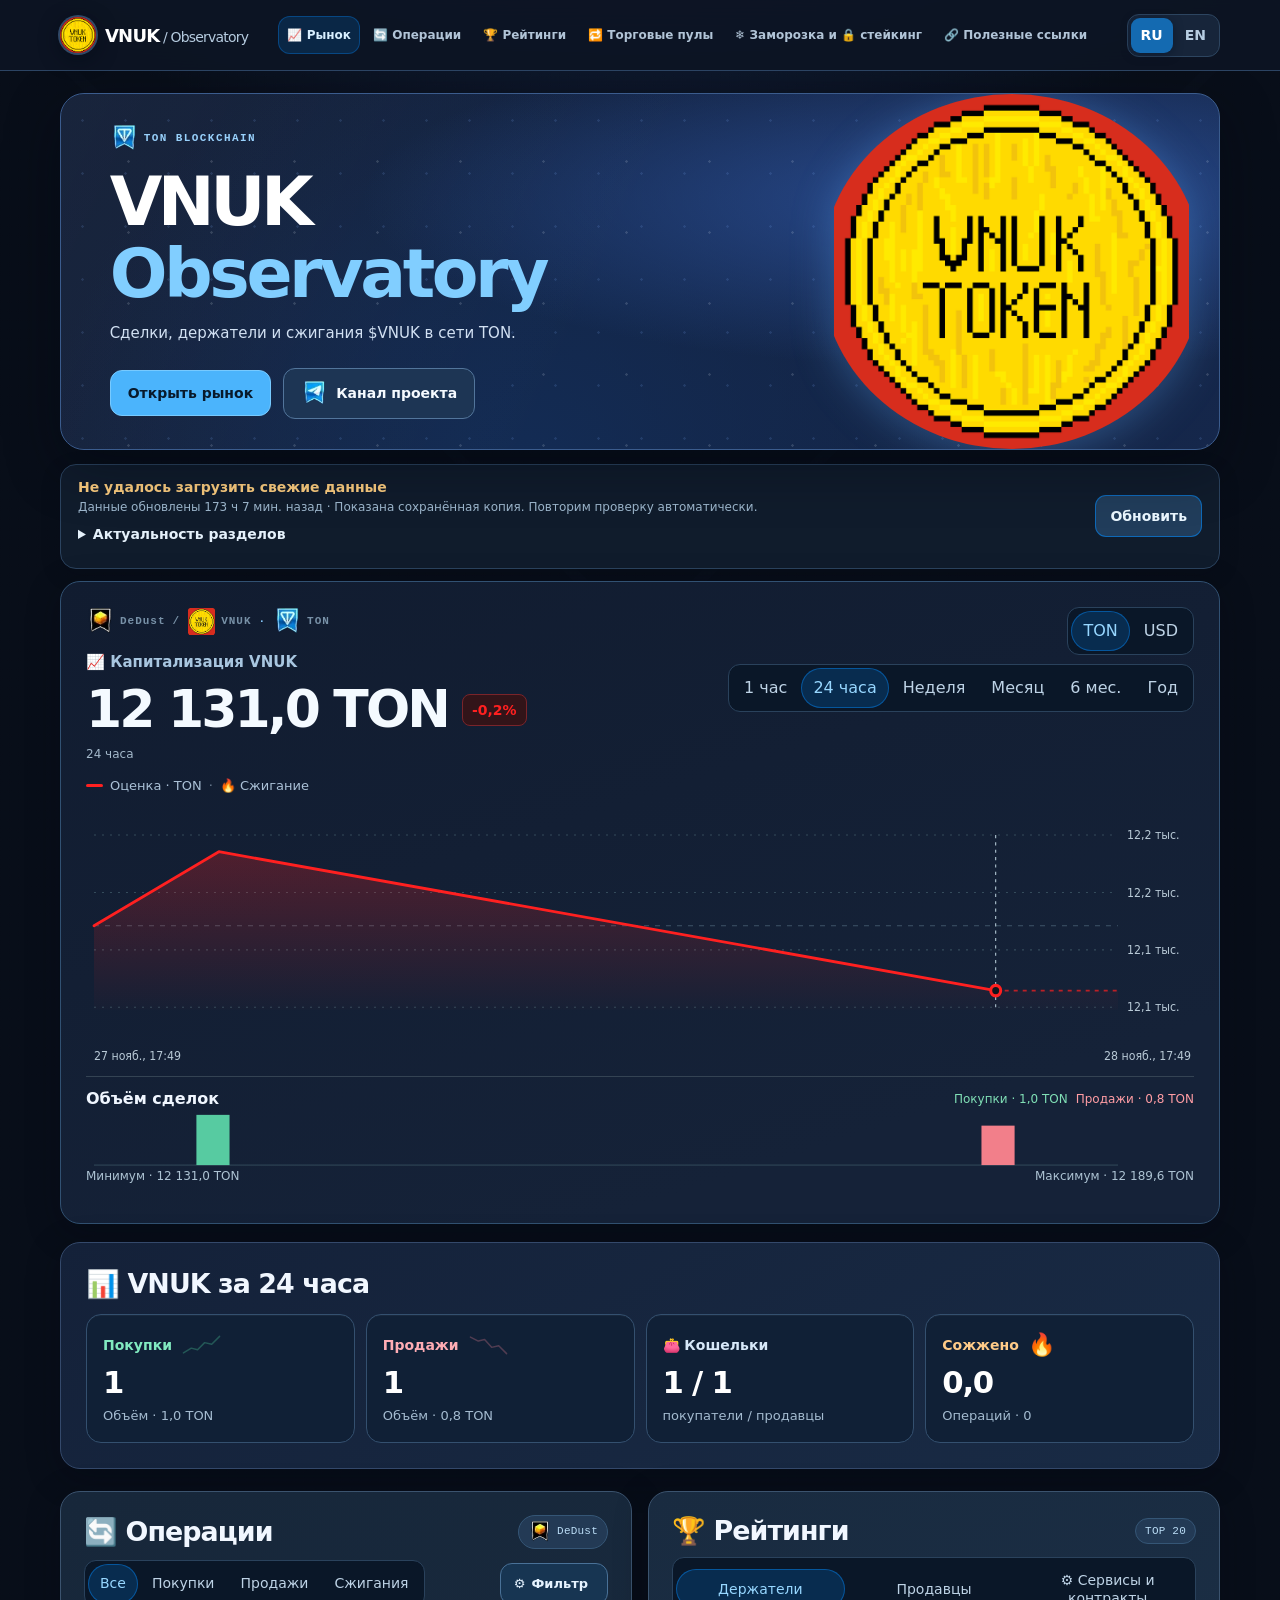
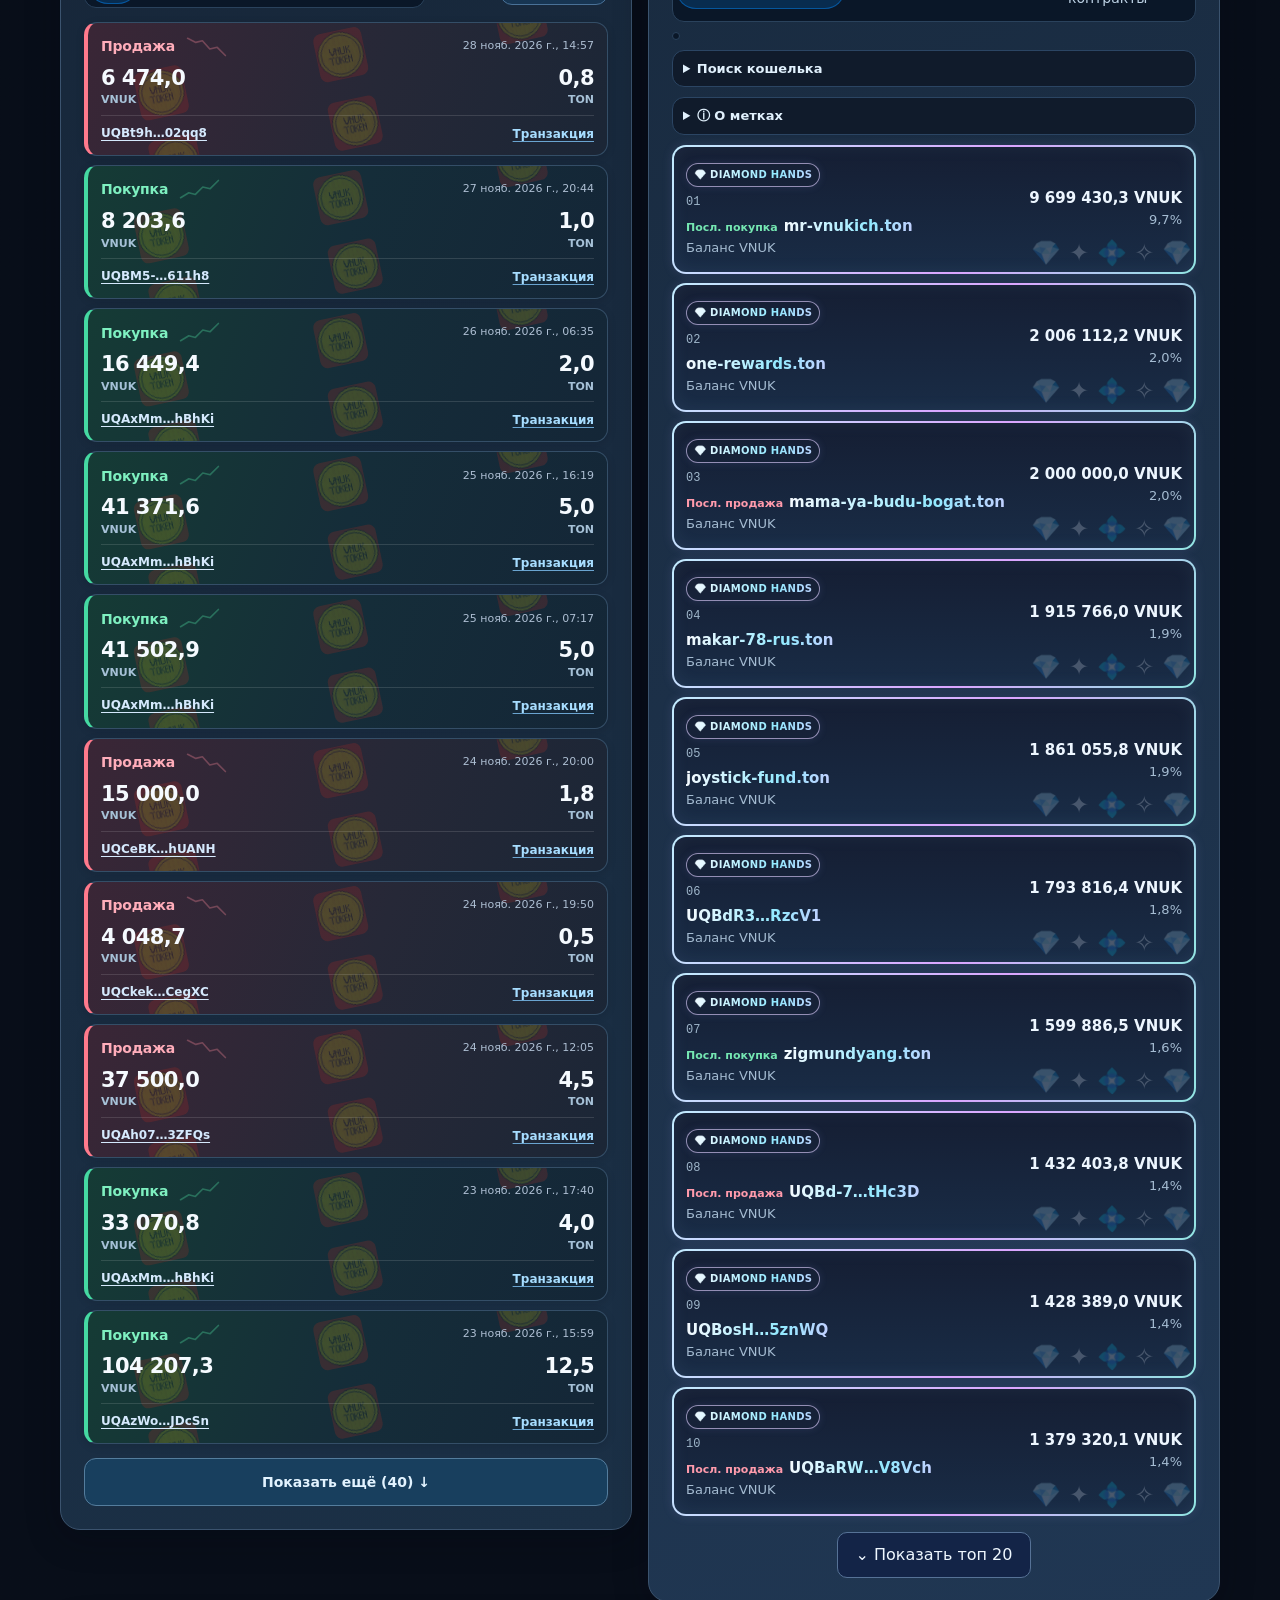
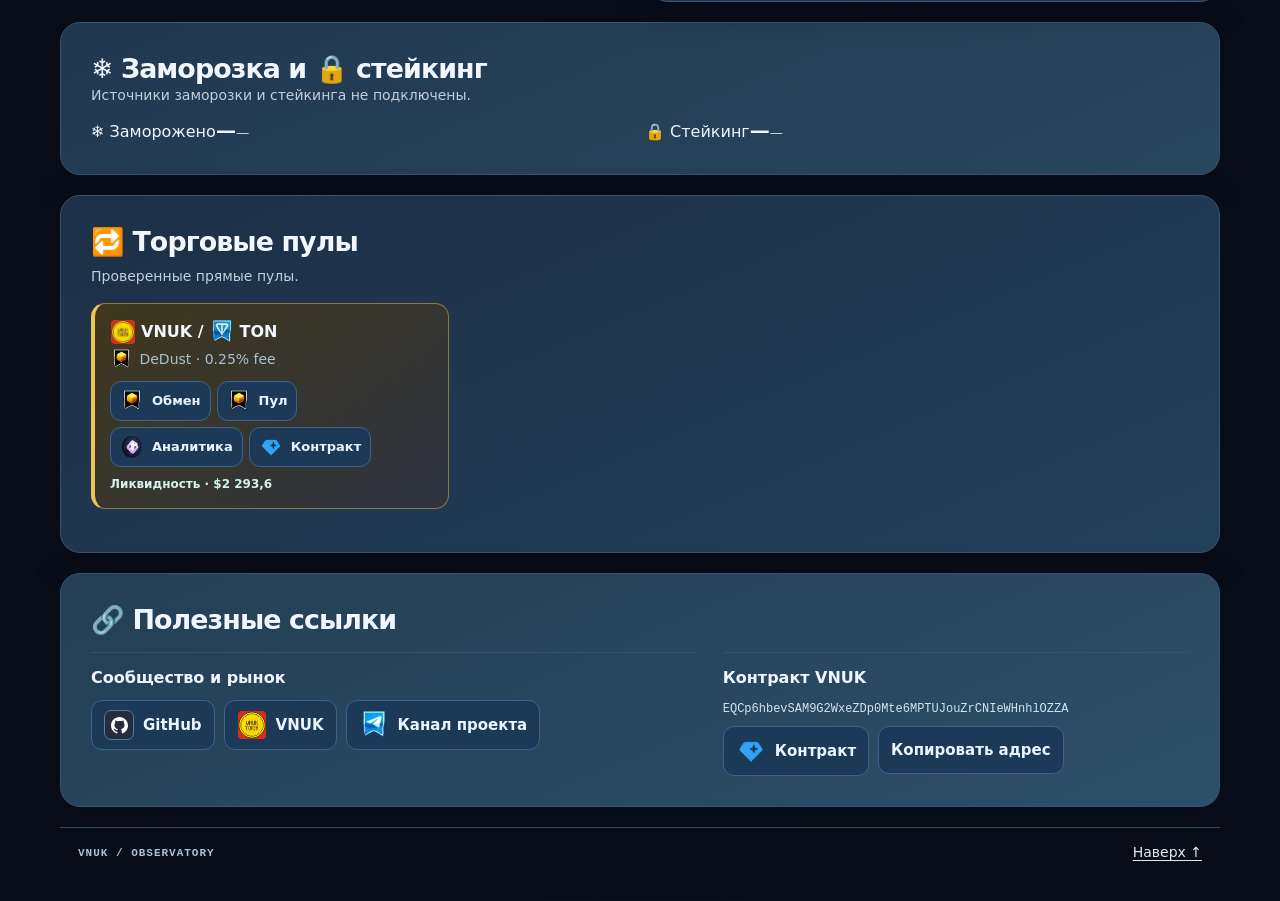
==== commit 1d149c33: "Refresh VNUK snapshot" ====
--- a/index.html
+++ b/index.html
@@ -1145,7 +1145,7 @@
 <section id="links" class="panel resources"><h2 data-t="links"></h2><div class="resourcesGrid"><article><h3 data-t="projectResources"></h3><div class="resourceList"><a href="https://github.com/Freebielife/VNUK">GitHub</a><a href="https://mrvnukich.life/" target="_blank" rel="noopener noreferrer">VNUK</a><a href="https://t.me/VNUKonTON" target="_blank" rel="noopener noreferrer" data-t="projectChannel">Канал проекта</a></div></article><article><h3 data-t="contractLabel"></h3><p class="contract" id="contractAddress"></p><div class="resourceList"><a id="contract" data-t="exploreContract"></a><button id="copy"></button></div></article></div></section>
 <footer><span>VNUK / OBSERVATORY</span><a href="#top" data-t="up"></a></footer></main>
 
-<script id="snapshot" type="application/json">{"schema":1,"token":"EQCp6hbevSAM9G2WxeZDp0Mte6MPTUJouZrCNIeWHnhlOZZA","updated":1795865604,"errors":["burns"],"refreshStatus":{"holders":{"attemptedAt":1795865490,"ok":true,"lastSuccess":1795865490},"burns":{"attemptedAt":1795865490,"ok":false,"error":"HTTPError","lastSuccess":1795858081},"zeroBurns":{"attemptedAt":1795865490,"ok":null},"trades":{"attemptedAt":1795865490,"ok":true,"lastSuccess":1795865490},"rates":{"attemptedAt":1795865490,"ok":null},"pools":{"attemptedAt":1795865490,"ok":null},"identity":{"attemptedAt":1795865490,"ok":true,"lastSuccess":1795865490},"badges":{"attemptedAt":1795865490,"ok":null},"domains":{"attemptedAt":1795865490,"ok":true,"lastSuccess":1795865490},"fragmentNumbers":{"attemptedAt":1795865490,"ok":true,"lastSuccess":1795865490}},"holders":{"totalSupply":"99998416.884","holderCount":256,"holders":[{"wallet":"0:0000000000000000000000000000000000000000000000000000000000000000","name":null,"tokenAmount":"36411106.466357947","share":36.41168290553589},{"wallet":"0:b08a96aeeba5a5a04770b1d3b2900b1a6419cc7e9a6c452bc927405c16edb5d9","name":null,"tokenAmount":"10385120.686022436","share":10.385285097132455},{"wallet":"0:335a80baff4364ef6973cdc6c0e6e9923451e5c28fd81457ab473fc15dc6490d","name":"mr-vnukich.ton","tokenAmount":"9699430.321437281","share":9.699583877101572},{"wallet":"0:263c565fa657d0b854e5987124eebb2cdd56bcc93839bd011a1b5de2d87df52c","name":"one-rewards.ton","tokenAmount":"2006112.175639578","share":2.0061439352251997},{"wallet":"0:d2e65892d54431941ab33e6d15788402ef5c9ce9b258741b82f5f2aa8bd7582d","name":"mama-ya-budu-bogat.ton","tokenAmount":"2000000","share":2.000031662821259},{"wallet":"0:f0f058d01b183c9e7050e6ae2d01cbf086262cf84f1aa3c121bd6a19387561a5","name":"makar-78-rus.ton","tokenAmount":"1915766","share":1.9157963292782163},{"wallet":"0:b0b81319b92aa6b9a667bf3433d22d65fa532d8de83ddf4340a8005a28daa851","name":"joystick-fund.ton","tokenAmount":"1861055.84749124","share":1.8610853106305663},{"wallet":"0:5d477e6aed6786c7c45f53362be81387e3972a61e271c2f74ef156ea831dd1cd","name":null,"tokenAmount":"1793816.379","share":1.79384477764369},{"wallet":"0:a6ea281a1b17b48876dbee9b76f3e8c9d8008dcd0d9c7175533c65ef1892a6e8","name":"zigmundyang.ton","tokenAmount":"1599886.461389734","share":1.599911789849265},{"wallet":"0:5dfbb9d3a189eef2bafd7396c2e0f411e506348b38accc617f162237b4002d1d","name":null,"tokenAmount":"1432403.799647064","share":1.4324264766198036},{"wallet":"0:68b07be37abfb9d67cc107393dea532c930fa0f8e7e4b537b653596df26c39ce","name":null,"tokenAmount":"1428389","share":1.4284116134127978},{"wallet":"0:5a4561d6783a3ed6b21434a5f3f54e5373cc0c8eef89904ae501b1b3361ad5f1","name":null,"tokenAmount":"1379320.065749695","share":1.3793419023320455},{"wallet":"0:be23fcf9b5b18c8a40b5a676c37a43ad0a0d1401e496070a03d4ed660bee6346","name":null,"tokenAmount":"1307837.881670944","share":1.3078585865894856},{"wallet":"0:af47ae9fbdee4162a5df915e0cc5f11b9833baa9e24eb2267cd1606f7e2f501f","name":null,"tokenAmount":"1241527.623591703","share":1.2415472787253201},{"wallet":"0:238d36543d413c34d86f70ac1274af40b1cb16b9fd75896bfce10ac383e0dd16","name":"art-vnukich.ton","tokenAmount":"1236710.26802119","share":1.236729846889273},{"wallet":"0:cba7658ff75fe79722e266d40a55a90ccfe24fb7b5f465bbfffdd916aed295ac","name":"myepicwallet.ton","tokenAmount":"1219481.914532205","share":1.2195012206511493},{"wallet":"0:73257ef48a4cedee30288f3b88d447f99d033e79849e0fc497e4230820758470","name":null,"tokenAmount":"1181248.622817313","share":1.1812673236493165},{"wallet":"0:511208ea42bddb61ccf6b4d6142f81b950a6651264e216e88e112bf4587df2d3","name":null,"tokenAmount":"1029959.116093028","share":1.0299754217987265},{"wallet":"0:e759e584aa310d2944d9206690030615fafb4747c1efd34a4bc3e3db57abcd24","name":null,"tokenAmount":"1000000.005417221","share":1.0000158368279364},{"wallet":"0:5c921479c6f2b99bb690f56fe82d0af49280895f63093c0a12061fb30ece2712","name":null,"tokenAmount":"1000000","share":1.0000158314106296},{"wallet":"0:dbf776b79a991fcd2bc8b943b468e99b91dcf8c687bf5866b28e12bb494666ae","name":null,"tokenAmount":"920415.114242225","share":0.9204296857118482},{"wallet":"0:01730f4496d31e1bc37c0c88fd25cd87c2e5d47a30b5c331461eb24770508d84","name":null,"tokenAmount":"815699.922776178","share":0.815712836456606},{"wallet":"0:be62c18bcfe2e973b8a163088d590b82dbc14654fb6a28ff5d9062c509e41cdc","name":null,"tokenAmount":"800042.157394966","share":0.8000548231908807},{"wallet":"0:41084398c45f8f6b158de5c33271bbd3dad054e46c9a39bc31f407a2e4b05eff","name":null,"tokenAmount":"716101.518953005","share":0.716112855850204},{"wallet":"0:08326be0e63940e860c2346e418b26f06a2d7c9e7d137c374979ff3a858915f6","name":null,"tokenAmount":"609850.924548422","share":0.6098605793488313},{"wallet":"0:93cb79a5b69b0029bb3518edc40a2e540494d96d65a22d37326eac1ec7cd1e1d","name":null,"tokenAmount":"600000","share":0.6000094988463778},{"wallet":"0:7a3541121a634a600c112b08e32cabd65570c1294ab7a5538c995370564a6ff3","name":null,"tokenAmount":"585521.405211586","share":0.5855306748413843},{"wallet":"0:76430976b2b68cd58b084d1e72c0d7e51d96b8202fda37a9569e831705f81c58","name":null,"tokenAmount":"558797.124662711","share":0.5588059712094502},{"wallet":"0:b2b6642b217e120d85117891e1f57f7a62d4b552b988bf4f214e65a41061a005","name":null,"tokenAmount":"555063.920258783","share":0.5550727077036303},{"wallet":"0:6d713db69e67f80f38508861c1501c5684372142cf04d030175e7da092db3cfb","name":null,"tokenAmount":"512809.048836522","share":0.5128171673271487},{"wallet":"0:d56187e6b0321019931a73dabda69bcd9330bbb0892d63279b9bd2c635248be8","name":null,"tokenAmount":"474149.053979953","share":0.4741565604283262},{"wallet":"0:2d7075bcc5a3baceff8d869f9c466be6f0ee699700859811ad9da68f6aacc89a","name":null,"tokenAmount":"426558.260509674","share":0.42656501352865356},{"wallet":"0:432b0224cd8ab3c52a96f1a4a16551beef43c718f30e32050173f8cdf8f27f4b","name":null,"tokenAmount":"420370.762259628","share":0.420377417321782},{"wallet":"0:751a5243a91992e3d244bf2093ef591623d84a503e4f67a49b1dd9e208671e58","name":null,"tokenAmount":"414148.089449468","share":0.41415464599793356},{"wallet":"0:8d5a7e43a8425f623f4e245d7bf615b0bc0bfbecfad863b364c9dfb237851b43","name":null,"tokenAmount":"400000","share":0.40000633256425183},{"wallet":"0:cddcc1900132d4dd12c17cc1ca8ee69f89e54beefa38c9813289993e3221dc4c","name":null,"tokenAmount":"400000","share":0.40000633256425183},{"wallet":"0:5946d463765e245eba77c49d8c3ebbd2780540ed7240e99189e383391953b2bd","name":null,"tokenAmount":"398126.593969043","share":0.3981328968746347},{"wallet":"0:60a2ffce8efaf624e4eeb75aaf82baf21d21a94305fd67872ab9b6724f6361a5","name":null,"tokenAmount":"393918.231527556","share":0.3939244678088338},{"wallet":"0:8c77e5a8673f1b1d87951f29f313fad07122d700d0277b2f6422ca54fe814bb2","name":null,"tokenAmount":"375525.809380622","share":0.3755317544839123},{"wallet":"0:0143f0df29812d94903c3dcd3928d7a601edb1ce48520857d6eff1f53f81f92f","name":null,"tokenAmount":"370670.554217926","share":0.3706764224556781},{"wallet":"0:a5e8296b2d215e833e95bbc325a3ea1dd0d83dabeb2f03ad834cddf4390e64cd","name":null,"tokenAmount":"348740.190077333","share":0.34874571112648517},{"wallet":"0:389d4962c84f46cc801a1996281be0427823b57a468d6bd4bd4d822c191b3efe","name":null,"tokenAmount":"282732.508218922","share":0.28273698427335797},{"wallet":"0:9ee0e479a553c736947cf2982142161ad67e04c5bba3cc5f8583f55d18d96816","name":null,"tokenAmount":"262270","share":0.26227415210406585},{"wallet":"0:03a520b026b751f0ae73d63430b344a762e0ed9b9827fb2cb35bb2afc50f8411","name":null,"tokenAmount":"262270","share":0.26227415210406585},{"wallet":"0:1f0902312b248921b12f18d0475a49b7f57487f317c8cd1a7b0c6107291d9dad","name":null,"tokenAmount":"258584.777368185","share":0.2585888711299781},{"wallet":"0:98069cb698f9ac79eb3d44b41ee08a1b18e8249ed90b7ba44a811047ea3b4a86","name":null,"tokenAmount":"235520.9","share":0.23552462862807974},{"wallet":"0:25ab4de17a8ac1df22a67b30a768c54eedf26e8b3d0f60daa1e6b1b88bc84510","name":null,"tokenAmount":"231524.651272268","share":0.23152831663409318},{"wallet":"0:c0fe94ea04a14814ca4c9cede72c742125455e6b2d3cc53f04967c9f382893e3","name":null,"tokenAmount":"226431.33544094","share":0.22643492016839079},{"wallet":"0:cd050db2a939e23a194604e4100e9c0d37b6347a48494fe71fd8acb8accdbe11","name":null,"tokenAmount":"192228.817998125","share":0.19223186125147756},{"wallet":"0:2abacf562bd2430c36649f5797601ebb4f43da5da6913de95d4d613725830c44","name":null,"tokenAmount":"186105.017829258","share":0.1861079641342155},{"wallet":"0:e030bd7ad7e4f835443d7ab44587af93414afee3848d46ae19f2929a39f6ea6b","name":null,"tokenAmount":"168962.609981596","share":0.16896528489805568},{"wallet":"0:b3a06e95ca01d771cb101213248cca4c9ba930593fc97e108034e614c1fc2a93","name":null,"tokenAmount":"160000.021021816","share":0.16000255404784955},{"wallet":"0:ba45f46c0fd18c37047a229b5efcbe9b5afb969164b551a6ec13ae1b84232a6c","name":null,"tokenAmount":"160000","share":0.16000253302570072},{"wallet":"0:4ab723f479ad7995f38af451e6d68be9e7c18a388e2d8c3fa088b4a68aa81636","name":null,"tokenAmount":"151567.568374015","share":0.15156996790242805},{"wallet":"0:2441f63c7f89bcbdda103c03366efde3a4f615728fffe05342b276c95e532f7c","name":null,"tokenAmount":"141594.295575786","share":0.14159653721322207},{"wallet":"0:b5a21b63c88563139d2a555896c0532b11654bb740174cc7e828bc27e3253bdc","name":null,"tokenAmount":"139999.99955369","share":0.14000221595117107},{"wallet":"0:2c3e21554f0cc3dfa0e79ba6afefbbc749ea5d55f2f20ea71565a6d334cd90b8","name":null,"tokenAmount":"138038.450950724","share":0.13804063629412366},{"wallet":"0:acfc3d1ee90ffc1f8f332f49e1b2e921e507444858bcd61b6d844fabd187b507","name":null,"tokenAmount":"137612.315089805","share":0.13761449368687287},{"wallet":"0:5f921d5e66d958e53ee0fcae9312d56816bfd1e2235707dcb647536d800dfe2a","name":null,"tokenAmount":"130346.963866314","share":0.13034902744262328},{"wallet":"0:062c00f4e7ec4fd35cf3b64217748e3891a8a942b27dac829b91070da76d6d00","name":null,"tokenAmount":"124344.067062126","share":0.12434603560411102},{"wallet":"0:560f4d4fb1a38d513e0dceabbb9982ff2bf259d78b50d2e0166bc7ec6656b0af","name":null,"tokenAmount":"123579.521061899","share":0.12358147750004234},{"wallet":"0:b90fabca803a520d1df64d3824ca2c9b399b975a0302dc0df63455d4bc327e0a","name":null,"tokenAmount":"122240.642908999","share":0.12224257815081252},{"wallet":"0:d2bdf6714926ffc3fb52f0d4c626851540d9720638045a5eddcedf35e3206a4d","name":null,"tokenAmount":"120244.980042022","share":0.12024688368967719},{"wallet":"0:ef0c9ddd68fd5fc82753438ce501dd6b4d1d37ca656108327d8a33bff948860b","name":null,"tokenAmount":"116885.537004783","share":0.11688738746771599},{"wallet":"0:d218c0021d4be2517d6f2980ceaba61509343abaea55edcce24b235d3cc4a65f","name":null,"tokenAmount":"106065.901582196","share":0.10606758075503775},{"wallet":"0:73235782ff2453f2012c5f99f258b5af4a277f22f819031d4761f8a83bbb43d2","name":null,"tokenAmount":"100000.003034317","share":0.100001586175428},{"wallet":"0:4a7df27c8a2245088a7dcc34b46c62811fd43b5b99fb3929f6f2bdc7b17505b3","name":null,"tokenAmount":"100000","share":0.10000158314106296},{"wallet":"0:c022f8905393d3c1c0114bbcdc67e57affbbe45de78f35a481878d7c260148f1","name":null,"tokenAmount":"86291.670871398","share":0.08629303699027348},{"wallet":"0:269d7d852f63e1f7d69f3ef7dc28de1b3ce500b00a3bebd535cd41439a0d3cf7","name":null,"tokenAmount":"82982.309709974","share":0.08298362343699402},{"wallet":"0:b1d5dbbf716dbd5e06a1da79c1cf065aa1b78123a5a11a31aace7d71c2cf7ee0","name":null,"tokenAmount":"82915.770446351","share":0.0829170831199606},{"wallet":"0:9142e506f842c4d878b7e4224e11023ea934eb6c3c4b651548a27fd4cec29f57","name":null,"tokenAmount":"82443.839247104","share":0.082445144449377},{"wallet":"0:d78336c16460e747fd5b0e3ed1bbb647afae4f208d5fee3473ae7ed55786e94e","name":null,"tokenAmount":"81476.732571558","share":0.0814780224631681},{"wallet":"0:2409d4482824a94cd264efd5fa7528de4f2b5ca6b2459fbf260ef18f25daa4fd","name":null,"tokenAmount":"79999.999884824","share":0.08000126639767255},{"wallet":"0:21d3bfaf8ba7c778041b2fd8d960abfb610768ad97579f23bfb2e9b6dcd3f764","name":null,"tokenAmount":"79170.782987781","share":0.07917203637295635},{"wallet":"0:5170a1c0d3fed4e32a134d332a2bfbf2965ab049dd35139b57353aec19180c91","name":null,"tokenAmount":"76477.757897391","share":0.07647896864818031},{"wallet":"0:82c9e08dbf9dd36c35f902db4b1bc582e91dd5198fa6287f3a5929c0bba89f6b","name":null,"tokenAmount":"70297.440000002","share":0.07029855290764085},{"wallet":"0:3938169e309b1bffd142fc6a134488dd89f1ac6848411b9535cdbbd23ba4d018","name":null,"tokenAmount":"68245.893432991","share":0.06824697386175373},{"wallet":"0:1b3a38a203fa6d7664ba06a5c73b22a74f6f36a410f87666e0e2567573caa2b7","name":null,"tokenAmount":"62888.139988352","share":0.06288913559631988},{"wallet":"0:ce439a8410518485c130d58775fd10d21f369303d4a0bcea300490438fd52618","name":null,"tokenAmount":"59894.16458478","share":0.05989511279389386},{"wallet":"0:7833f01bb68a688c8f84aa837d75f359b127c52dc1d99982505cfdbf04895ace","name":null,"tokenAmount":"57018.758429596","share":0.05701966111697429},{"wallet":"0:09fa92f8dffce1e253aecddd267a8573788fea818143002e8aafe8209a94fc5e","name":null,"tokenAmount":"54815.056902122","share":0.054815924701796505},{"wallet":"0:fee9ca9be86161adb162af6d0d2afd3f9168342f03b3a2952f8b0702591c1dbd","name":null,"tokenAmount":"53000","share":0.05300083906476337},{"wallet":"0:66f062c4e6fa9b8edb757c0cdcd77df34c838c2fc3498c030e1bb9c22b71353d","name":null,"tokenAmount":"52114.755499148","share":0.05211558054924217},{"wallet":"0:2630c1945eeda499997b0353633e11a21ef6696ea284e11e804446bf7b762229","name":null,"tokenAmount":"51846.401118521","share":0.05184722192018677},{"wallet":"0:c29b16ecc89abe38ab93117cbd9d4540795b0aa421618871f8971a6cf5c849b3","name":null,"tokenAmount":"51710","share":0.05171081864224366},{"wallet":"0:bb99a2c61c8af31a1a3d7ada8c83d0a6def106ba3c93ce11c9f4ade65f469b8e","name":null,"tokenAmount":"50000","share":0.05000079157053148},{"wallet":"0:016bdac6a6fb3721566f7b002516f5d38e15ad0d00abaf46525dd356200f2963","name":null,"tokenAmount":"49728.2","share":0.04972898726755407},{"wallet":"0:198f399290adb529e228e5640e8f66e5e36253245bde0f13ecd6593c73c2403f","name":null,"tokenAmount":"47025.073760838","share":0.0470258182340906},{"wallet":"0:63fe9b0b50aa315d8aba466a4ddd08ce47635c36d460b74bfbb333edc859ad01","name":null,"tokenAmount":"46027.186716752","share":0.04602791539204504},{"wallet":"0:3557979836e2eed022722126e10c0dbff2ea27ba5a6d2c7daf7f3de9ade7412b","name":null,"tokenAmount":"44627.70030535","share":0.04462840682479899},{"wallet":"0:cb7747a2b79581af9ee713c1077d8ffa5875df2f5ac6eb61e9a02b4ad3ccd9b9","name":null,"tokenAmount":"44082.336727021","share":0.04408303461259524},{"wallet":"0:a9a5300fde2985e759385d4f7ee5f92da509d43db8de7914fa5facb0db4e9cd5","name":null,"tokenAmount":"43317","share":0.04331768576921424},{"wallet":"0:40fc28ddacdaac16c142d5541edda0a98db1568e3bc92966d89ec215331cc359","name":null,"tokenAmount":"40715.820216757","share":0.04071646480562597},{"wallet":"0:d3e590ff5646ae70ea907e62eb5972171c3542cd76f2becb3efa999a1a1e9f8a","name":null,"tokenAmount":"40579.757920031","share":0.04058040035484188},{"wallet":"0:33e062e7af0c97428f5cc3dfafbdf314a63d2209ee40617df5995e3051e56a2d","name":null,"tokenAmount":"40024.354908284","share":0.040024988550281734},{"wallet":"0:6d98efb9c68740eae6c5c29f7bffcd893b2c19ebafd4f90cb4bbf234e949f7d9","name":null,"tokenAmount":"40000","share":0.04000063325642518},{"wallet":"0:b0132ceed28df6bd939bf5fc3469f7a802a89d5830ef68b4f8ca7db8c2e92737","name":null,"tokenAmount":"39810.00000009","share":0.03981063024854717},{"wallet":"0:1bf65b350d127d8ce378032870b48eafaa5d6ff6fd7c52b50cff21be28de4b90","name":null,"tokenAmount":"39504.790821245","share":0.03950541623781033},{"wallet":"0:b521988e72e802db7a9d855df44a1dfa511c35f0dd8a1e44f376a4b5e0f8acb0","name":null,"tokenAmount":"37599.599249741","share":0.03760019450443623},{"wallet":"0:bc8ccee1ad4f9395d15abf1efa50025ae698e10f36278f46c6ca6243895ddbbf","name":null,"tokenAmount":"36810","share":0.036810582754225274}],"asOf":1795865490},"engineVersion":"1.2.0","methodology":{"valuation":"last observed swap in primary_pool times CURRENT total supply; not circulating market cap","primary_pool":"EQAgujoYOUx4Ws5x8WhVLIi4_79lbYenvPbDz3tYjz3j4gln","sellers":"sum of successful supported native TON swap sales; service roles excluded","holders":"balances excluding known services and identified contracts; unclassified accounts may remain until verified","burns":"accepted burn notifications and zero-address transfers shown as distinct evidence","usd":"historical TON/USD rate from CoinGecko","history":"incremental confirmed swaps; missing intervals remain partial"},"serviceRegistry":{"asOf":1795830046,"source":"https://github.com/tonkeeper/ton-assets/blob/main/accounts.json","sha256":"4286bd47e11399901a7d713c9e98a5dba17300d76fe272f4f5d46110a84f4e2e","entries":{"0:ad8afecfacc248996885d8be6824280f9f3a7e54c2f6080b7971b9f556c280c4":"Crypto Bot","0:dddcd3cdad60af4c0d69389f567ad51d0c263fa4968d655ab424c69aadaf9322":"Wallet Bot 1","0:436a76c2794a88e3fbfec6b9c0374fc8db046f10868b835420d9937973a665d4":"Wallet Bot 2","0:6e814e6450e8c578067bb656298fb4d01397dd15018d7f34dc369eaba4c2111c":"Wallet Bot 3","0:5f00decb7da51881764dc3959cec60609045f6ca1b89e646bde49d492705d77f":"OKX 1","0:f15db2c62cd86aff0860d39c491fc73a31395fafeb5945e644498562260c782e":"OKX 2","0:e7e86da08742ed933434ffeb8f08a63c7e100ee842e25f599a9cbf0891574a6c":"OKX 3","0:0338def34b84c6ee9134a04ab1601450be446340a37ae259de57cb37bdb590cd":"OKX 4","0:a30a49ec725e9f57244b66af4c2da7ab76004b4fce80d3a34b1cd0c37762abce":"OKX 5","0:24da1e7b8da901e5b3dd0f98c397feb6e5a5ea483195a8b6bd0682cf2c5327ae":"OKX 6","0:7f2e84c723d8b6b6b1aacf810c8c26ab23c22022b464b87104b2d3065b0ea70b":"OKX 7","0:854ec4521efd52ad43bcf1988e4c44ebdf9a26ad18fa51abfdb685fc3b348a5c":"OKX 8","0:f9bdc0de461c1a2e002fada9550bbb095c8f9f73668d70c517a9cc7e050f8e5a":"OKX 9","0:9b9b739de2527ae72d21083f5198d710c7288453b4733e57ecadb2e189ac829c":"OKX 10","0:b31535e934db05bbc220267467903c8108bdabcbc2a06588838b726ddf589ef0":"FTX","0:57eb74407604a19f7e04005315ef70aeb7b675e6551977586756f6baf12125ee":"MEXC 1","0:1c7bd690f4f93de8b93db5790129dab65926c6e1fc9b57380089db5529516630":"MEXC 2","0:d887d0e2d1c4fc4126e71c970d33ab1896940000eae703bb1ab6cecc830777e3":"MEXC 3","0:7994848c1fcbcbc57a6a5a987b66eb424b8b54e10759b6b514a66b600c2b0eef":"EXMO","0:8d195793baad9a08c46dc353aebe999341dabd07721b9725f19e18abc3d10d92":"EXMO Cold Storage 1","0:26ab8ae763a3a7c3067d882b7b01cd5d37254cb8768f57b6a47c00028effc7b8":"EXMO Cold Storage 2","0:0130c77346e9ed82df677d107ad6a775c11f9c18f6a05c0dd17906b355850dad":"EXMO Deposit","0:342a359e38357c083968129fddddf049ef5c47315bfbef27505a356bf9f02d65":"CoinEx","0:555f3053e257130374bb831ae0e219e5e5f9ec0ca8f8a0d133369d3d690c64c2":"Huobi Deposit","0:85af78e8d035e920117cda654615cdf371d464480b629e110d3c5310d85ab362":"Huobi","0:80d4123841167ca989ac912443cc99a4b9c1a87584536427ff6fd85c92395ae9":"Kucoin 1","0:b37e57033db21d10b950e6143b658c10c3bf425bd193025960aef7f22dbcf4fc":"Kucoin 2","0:07ce60b7e5f255a88c3707f3fbc79e2cf924ed6b4b7d09c6324f0ba2338a48fa":"Kucoin 3","0:a14b1f452385b2bb984ad2c4441e1d23cae071fdfc096dfba53ebba3b6ff1d10":"lbank.info","0:75726a716f747e60b0371cb0d5d35471e8e1e931003fecc3a0961a8bd82c09c7":"xRocket Bot Cold Storage (Old)","0:c1dc654b598ab84cda4f12372efed8907cedf0901865a58649087373e01b1c24":"xRocket Bot (Old)","0:45614fee399c43d77bb597558791831bc0ee31754cbb2b5b1fbf5a3488ed9940":"xRocket Bot Cold Storage","0:011a8f0a0b36b779af033473274966666d1cd6fb4e77df679375fbd6f970d012":"xRocket Bot","0:c3f1da8ecda8f8cd42bace224ea3f1b6971eaa7f54c492d4d190527b4f573f7c":"Bybit 1","0:4a1f3ebcc66bdcefa90245bdf541a50ada1c688a487534b1587abffd93038834":"Bybit 2","0:cd525c15904d7b4027eae08b318624260f371ce8c9f4fcca0cdb7b583854107c":"Bybit 3","0:ae62a192da96e266161a702cc9f6de91c0c3441f17ceba51bc442dfb2031a30a":"Bybit 4","0:e3ce05c4da977132c24a3b102da8b5fbf2ea9173337b49de346e4a4b057f7579":"Bybit 5","0:e33ef85d174eb457c072d1ee10215b69ab9b64192f7421302ab1c8e26b7ad4bd":"Bybit 6","0:7f97f36dda3f7dedc9e12f8c09c4f89e7fbc17527ab3f67de4c3b155297a56e4":"Bybit 7","0:7d133d4e425c8e00de015513a44e66e6d163b21e71720aec7579965e5de28c55":"Bybit 8","0:f2dc1860686cd658987e2bed8216532d8c004460dadea907cc7d4ad7236c496b":"Bybit 9","0:4a1c20bc9a6f9294f75f1c87a7f383a8b73a483a2e6dcb3630ddbe78b3ccad00":"Bybit 10","0:008bb088e81e38d583826901093567027cc1575ec744ac354fa4eeec302d166d":"bit.com","0:1882478daef1b7ed200cbbdc201bd4ed0b24c2e5f1a4c7c15aeb7e3b1a759193":"Coinone Deposit","0:a4d2072b1edc1355fc7fbee0095beec7889a2d3cfaa9edcf2ce9e128631abbd6":"Coinone Withdrawal","0:f3f4ed0913ab555d023745058f1a6c55a49d4876593cb9bdab1f780a99b185bc":"Paribu","0:f9873509de5a2f97f7b2805f5f7aafab447f43c91e751cc8efabc6d2ea09d78a":"BingX","0:b496b8f73b469ff06a2d89e62c4d70a103fc228c821537b49dff092060bc281f":"Gate.io","0:60ff0b28e2b3839bef250a81be9f2e78a6265b980ec5d24df4e44bbff2c3fb25":"TIDEX","0:23eef28b6da5a368d6c0b8028fd5ed47c26758676bc9db1b5653caaadc969f91":"CWallet","0:00ffafa9fb3d4f837824436d19953c792be6632af73a9b82c4dc69ca07195087":"Matrixport","0:b58c73481f25a280f9705ab3424be850614d823256263ecfa049fa9fb917720d":"QMall","0:00b402b789e5626e1c61b50c5dbe2024426e92f16c0c2fb735396df96046b5fa":"BIT","0:2c54797319837b4c6d014fc991c1a8d4294dfd4d6cec4937e370f1f27db0423f":"Bitforex","0:6a5a76a1538cf9596590ec3708470649c342624bf92e63a6a7a15254ededa904":"Bitfinex","0:59b065c5d66261a5317660e96eee476aa6a11b749bdcbe8c0d1f3dbf24200d1c":"OMPFinex","0:3cd5ad54b190a71caab984b0f210e3742c7f2147b7e9073377d7c6b470017362":"Bitrue","0:6c53cd87cc0d33486db42c1c7fc03dfaeb2f7b815afc368ab1aee567edda3f72":"Coinspot","0:9a582c23266b8ea47eb71118a3c040d42b230b2266fecffe2d3cd390c0922c35":"BigOne","0:dd528505af15c6e5206bdd8f6c9a3b541f80ca98ae8a5066ab3ff8de1ff5e678":"Farhad Exchange","0:2b6f3cda567c385f0645486f3c665a451f56b2969d1be57d86eb77c6077a81d1":"BitTime","0:cdf7f0d7c09036f064272e3c429ed570be49ef29eb3a735b64bbc17915073732":"Bitget","0:e9c0a24ffaa6aa4f228890e71ae9550bfc53a6c57e643bc31c240e18727ac1ce":"Bitget2","0:336502faf83ef5b532d315ba71450b661c90e83fce64d8bc1fd2bf642f3555d9":"Bitget3","0:b308c7f9b4f596f6250175885972549871b05c70ed3619fd5a939401eea972e4":"Bitget4","0:e2d1df206b372db1f3b890e60d185b67aa0c9f1b6b6ff60a05091c8c01b40ac4":"Bitget5","0:7a0dc94da9f48b968dfb87be38d4fab7286288db7a04d3081feee177376d9089":"Bitget6","0:8785ef5ebb0fd24c6911d10f43c00961e9748fa54297a1ac517e3c5fe76bb0be":"Bitget7","0:213b6804c2082135a4a803da8e3b30cfed51aee9af2ad2100334b7f4711d3bcc":"Bitget8","0:573dfe99490a041703e977e4724135c5b8bea0bea67839612247451ca9d5c4cb":"Bitget9","0:de2519a527de7e1d4c1028bdb74e022b28a6e370e4fec3fc27d8d971308f99bb":"Bitget10","0:06476e580e250d0abec5c365a711833483c581d57b908be37d56bdb0e338c312":"Bitget11","0:c9959a997e1d4e4383d8db37b86d2101ce78dcf1f1b3904d9888fe572ef0efd4":"Bitget12","0:c07e51e5b694937758f45f4003071c84f4c4a68bdb168a22c3d6c8b89cd6186f":"Bitget13","0:1797a5c4c50a2b312ce9927ff6f12efd3b0b58ff311445118c2d2e64312b5d79":"Bitget14","0:6083005b354ab1c4785aa8ce8293ee5c9c182e9248f27e9c9074f35c16342083":"Bitget15","0:f99b14600ae44d2f12b178e8c6eabd78892ae82c5e45b6898f9deb7eb203f9c4":"Binance","0:8e91b50381c36dd42accdb51f5cb5d96848568b4924f8079b1a5ae7e10f43eda":"Binance Hot Wallet","0:ca1d9edeef40b3a9dbd9082f3767859547c3ce0bf641d09d58e33a3cf06fb309":"Binance Hot Wallet","0:a2faca7adfebd5c5970108d1f79065cef32b0c143fb13489066b684cdd7ee95c":"BitMart","0:5d5a830e48214791f4ab5352900c624d3bff3c5efd630196b180158eb789990f":"Nobitex","0:cad898b200a0934ee416c2039bbf3f5d7f1a323172875b3c19d378a6f540f7b1":"Nobitex","0:4532d5bcdfb05d3275cbf255bc91c3635cd48d63b719441581c5542a4750fdf5":"Nobitex","0:a32d52ced80a23fe4fe90ba94593ef686de03f9fbdaa069e642826a95234b982":"Nobitex","0:fac8ffcb6f89572a1232d59e91c65909ae408663fd2ceaecd35f35b5e9d670f4":"Bitpin1","0:c14ce5d772539be26fde315a505a1e0514104e76eef776f0b845e57df0557ddb":"Bitpin2","0:dd36441bf4aa8a6a6ecfd763efde1eb82dd86bdcfb1456b45ff4b73f87657184":"Bitpin3","0:402f5d4f4f8bea7b0bd511b9d3771834c1a22bbbbc8a326035eb07aa24f5c9f9":"Crypto.com","0:ca6e8f2a3dfc875b8673d8677f3818c4b8c02d1aa481a86a0c61bd09f8269f1d":"Foxbit","0:60def37fb0e6f41b18a73c2496d96b25442344864ca0ed97189a6f37e2439c56":"Richamster","0:97ad93444915089e812238ff10abe9066d0b03ea3dba2a8630fb9c9f88aa455c":"Wallet in Telegram","0:1f5806c73d03bbc96eb7eebf16067f1f2e8e270cfa16d57001aa9eaf7456f008":"Wallet in Telegram","0:1b44ec553616b0e4551037038834bdf0bdaa1f0440e10f3331d9841585612a68":"Wallet in Telegram","0:cf06c94efdae26faaa1d85092fc4daee78eba09e69c36dac051c1d8ffde35f40":"Wallet in Telegram","0:91887059ba56a03790b0696d7a402ac0691dff62fcd398e813f97d3b2736fa58":"Wallet in Telegram","0:6db0f022632b6269f0d4dbf8ea60a8448bbc2bcfc6812e31af8cc6405c268af7":"Wallet in Telegram","0:dd6ff02c59634745529b99a8d5beeea9f6c38a9188e6a7e96a424e3820c8ac0a":"Wallet in Telegram","0:023895aef955024920a291c6f3715e291df1b3dd254eafa8b09e21a2d58d5897":"Wallet in Telegram","0:f5066318091a8cfb530ec732104ce38f7783d92a6679ffcc0ce0960b0e94c7d0":"Wallet in Telegram","0:0c5684355f5410a923fb7dd59314905dc7ff157b28c9130671c7a4f17007e898":"Wallet in Telegram","0:23fe558cdf44249381aef36472e64a5072a24ba97fb61b2f5791da6013aec92d":"Wallet in Telegram","0:b7be71ac1b40e436db36721d9c20e82d44e78fc1e86a8ad15e00b1cc16831dcf":"Wallet in Telegram","0:55b7223f04dd1f2e1b3f28e4ad628fe6cab60004f280fb0a58cd27fc590b2eac":"Wallet in Telegram","0:659dbf460831a72795c4a9a9872fb4a3e7fd302783068dae53e8f2a5c150084a":"Flipster Deposit","0:d0a6eb95408e95ce97b0ca597fc523ff4809523635e8f519e00fdcbdf42f0c54":"Flipster Withdrawal","0:ec85cfc7fd1009362e421b5a0141f510d6540107ab73e7829fda1ef9e97a75e3":"CryptoBot","0:817438e5b0e6eb113ab74d73fc95f7ec19247dbe6ee27a42c3d0164d614c3ca1":"Ourbit","0:66a1e72196d64d6faf48fa4b2ea861f67b0484d2d14a59caf701d8c286ce44e5":"OKX 11","0:419712bc541c4489d6f1c38a105722d293b8847fd54f2717ad69142911b8be5c":"Bitfinex 2","0:6c25b5f2fe5ef1a6a1978f611f61a50883fd50a0822b19176445fca931823263":"OKX 12","0:14de4b02647941779108b7b99be85596260ccde813351000055d744dd8aba04c":"CoinEx"}},"identity":{"byWallet":{"0:0000000000000000000000000000000000000000000000000000000000000000":{"checked":1795813261,"domain":"craon-wallet.ton","linkedDigits":[],"role":"Zero address","activated":null,"serviceCategory":"zero_address","roleSource":"https://tonapi.io/v2/jettons/EQCp6hbevSAM9G2WxeZDp0Mte6MPTUJouZrCNIeWHnhlOZZA"},"0:b08a96aeeba5a5a04770b1d3b2900b1a6419cc7e9a6c452bc927405c16edb5d9":{"checked":1795813261,"domain":null,"linkedDigits":[],"role":"DeDust Vault","activated":null,"serviceCategory":"vault","roleSource":"https://tonapi.io/v2/accounts/0:b08a96aeeba5a5a04770b1d3b2900b1a6419cc7e9a6c452bc927405c16edb5d9"},"0:335a80baff4364ef6973cdc6c0e6e9923451e5c28fd81457ab473fc15dc6490d":{"checked":1795830046,"domain":"mr-vnukich.ton","linkedDigits":[],"role":null,"activated":1756702804},"0:263c565fa657d0b854e5987124eebb2cdd56bcc93839bd011a1b5de2d87df52c":{"checked":1795813261,"domain":"one-rewards.ton","linkedDigits":[],"role":null,"activated":1746534945},"0:d2e65892d54431941ab33e6d15788402ef5c9ce9b258741b82f5f2aa8bd7582d":{"checked":1795830046,"domain":"mama-ya-budu-bogat.ton","linkedDigits":[],"role":null,"activated":1717361417},"0:21d3bfaf8ba7c778041b2fd8d960abfb610768ad97579f23bfb2e9b6dcd3f764":{},"0:313267fe9eef7fd7b6ff4d1ee2cbd328d8cea00ad62f093f3fc4be8ccacc6106":{},"0:2c3e21554f0cc3dfa0e79ba6afefbbc749ea5d55f2f20ea71565a6d334cd90b8":{},"0:2441f63c7f89bcbdda103c03366efde3a4f615728fffe05342b276c95e532f7c":{},"0:40fc28ddacdaac16c142d5541edda0a98db1568e3bc92966d89ec215331cc359":{},"0:dc55b8361e0692d89262b5d53d835e6e15c3f4b3ca543621e6d8332d86d93dfd":{},"0:b3468a195486b7f358881b8f04f7efc26c0ce96ab9d4f849a05fd1bf29e77e32":{},"0:cd050db2a939e23a194604e4100e9c0d37b6347a48494fe71fd8acb8accdbe11":{},"0:4ce7e8d87172a3ff50509127c9efe0923e50d1f670d3ec014d01a51d1b237ad7":{},"0:ce439a8410518485c130d58775fd10d21f369303d4a0bcea300490438fd52618":{},"0:aeab2af82dcc7bf41725dfb3c4db2e5e0f990eeef07e8cdde35ef716b3a8e0c3":{},"0:c2d395a1f1f7e4d6e32f08c1a4edec5e460d8d127e86482ea72108f8cc9cab84":{},"0:560f4d4fb1a38d513e0dceabbb9982ff2bf259d78b50d2e0166bc7ec6656b0af":{},"0:f0f058d01b183c9e7050e6ae2d01cbf086262cf84f1aa3c121bd6a19387561a5":{"checked":1795858081,"domain":"makar-78-rus.ton","linkedDigits":[],"role":null,"activated":1718368369},"0:b0b81319b92aa6b9a667bf3433d22d65fa532d8de83ddf4340a8005a28daa851":{"checked":1795830046,"domain":"joystick-fund.ton","linkedDigits":[],"role":null,"activated":1740240052},"0:5d477e6aed6786c7c45f53362be81387e3972a61e271c2f74ef156ea831dd1cd":{"checked":1795858081,"domain":null,"linkedDigits":[],"role":null,"activated":1731002789},"0:a6ea281a1b17b48876dbee9b76f3e8c9d8008dcd0d9c7175533c65ef1892a6e8":{"checked":1795858081,"domain":"zigmundyang.ton","linkedDigits":[],"role":null,"activated":1717826367},"0:5dfbb9d3a189eef2bafd7396c2e0f411e506348b38accc617f162237b4002d1d":{"checked":1795858081,"domain":null,"linkedDigits":[],"role":null,"activated":1713201710},"0:68b07be37abfb9d67cc107393dea532c930fa0f8e7e4b537b653596df26c39ce":{"checked":1795858081,"domain":null,"linkedDigits":[],"role":null,"activated":1741591414},"0:5a4561d6783a3ed6b21434a5f3f54e5373cc0c8eef89904ae501b1b3361ad5f1":{"checked":1795865490,"domain":null,"linkedDigits":[],"role":null,"activated":1736343932},"0:be23fcf9b5b18c8a40b5a676c37a43ad0a0d1401e496070a03d4ed660bee6346":{"checked":1795865490,"domain":null,"linkedDigits":[],"role":null,"activated":1749596655},"0:af47ae9fbdee4162a5df915e0cc5f11b9833baa9e24eb2267cd1606f7e2f501f":{"checked":1795865490,"domain":null,"linkedDigits":[],"role":null,"activated":1723281056},"0:238d36543d413c34d86f70ac1274af40b1cb16b9fd75896bfce10ac383e0dd16":{"checked":1795865490,"domain":"art-vnukich.ton","linkedDigits":[],"role":null,"activated":1773085606},"0:cba7658ff75fe79722e266d40a55a90ccfe24fb7b5f465bbfffdd916aed295ac":{"checked":1795768666,"domain":"myepicwallet.ton","linkedDigits":[],"role":null,"activated":1732045344},"0:73257ef48a4cedee30288f3b88d447f99d033e79849e0fc497e4230820758470":{"checked":1795865490,"domain":null,"linkedDigits":[],"role":null,"activated":1706698053},"0:511208ea42bddb61ccf6b4d6142f81b950a6651264e216e88e112bf4587df2d3":{"checked":1795768666,"domain":"griffinston.ton","linkedDigits":[],"role":null,"activated":1716812531},"0:dbf776b79a991fcd2bc8b943b468e99b91dcf8c687bf5866b28e12bb494666ae":{"checked":1795768666,"domain":"bank-of-rich.ton","linkedDigits":[],"role":null,"activated":1769180491},"0:e759e584aa310d2944d9206690030615fafb4747c1efd34a4bc3e3db57abcd24":{"checked":1795804130,"domain":"irina-not-games.ton","linkedDigits":[],"role":null,"activated":1739642015},"0:5c921479c6f2b99bb690f56fe82d0af49280895f63093c0a12061fb30ece2712":{"checked":1795768666,"domain":null,"linkedDigits":[],"role":null,"activated":1643707413},"0:01730f4496d31e1bc37c0c88fd25cd87c2e5d47a30b5c331461eb24770508d84":{"checked":1795768666,"domain":null,"linkedDigits":[],"role":null,"activated":1775565596},"0:be62c18bcfe2e973b8a163088d590b82dbc14654fb6a28ff5d9062c509e41cdc":{"checked":1795804130,"domain":"rich-fund-wallet.ton","linkedDigits":[],"role":null,"activated":1740741796},"0:41084398c45f8f6b158de5c33271bbd3dad054e46c9a39bc31f407a2e4b05eff":{"checked":1795804130,"domain":null,"linkedDigits":[],"role":null,"activated":1738570497},"0:08326be0e63940e860c2346e418b26f06a2d7c9e7d137c374979ff3a858915f6":{"checked":1795804130,"domain":null,"linkedDigits":[],"role":null,"activated":1725724388},"0:93cb79a5b69b0029bb3518edc40a2e540494d96d65a22d37326eac1ec7cd1e1d":{"checked":1795813261,"domain":"exton-baza.ton","linkedDigits":[],"role":null,"activated":1755730387},"0:7a3541121a634a600c112b08e32cabd65570c1294ab7a5538c995370564a6ff3":{"checked":1795804130,"domain":null,"linkedDigits":[],"role":null,"activated":1737212787},"0:b2b6642b217e120d85117891e1f57f7a62d4b552b988bf4f214e65a41061a005":{"checked":1795813261,"domain":null,"linkedDigits":[],"role":null,"activated":1751819833},"0:76430976b2b68cd58b084d1e72c0d7e51d96b8202fda37a9569e831705f81c58":{"checked":1795830046,"domain":null,"linkedDigits":[],"role":null,"activated":1717276910},"0:6d713db69e67f80f38508861c1501c5684372142cf04d030175e7da092db3cfb":{"checked":1795669591,"domain":"tonsafekeeper.ton","linkedDigits":[],"role":null,"activated":1762794892},"0:d56187e6b0321019931a73dabda69bcd9330bbb0892d63279b9bd2c635248be8":{},"0:2d7075bcc5a3baceff8d869f9c466be6f0ee699700859811ad9da68f6aacc89a":{},"0:432b0224cd8ab3c52a96f1a4a16551beef43c718f30e32050173f8cdf8f27f4b":{},"0:751a5243a91992e3d244bf2093ef591623d84a503e4f67a49b1dd9e208671e58":{},"0:cddcc1900132d4dd12c17cc1ca8ee69f89e54beefa38c9813289993e3221dc4c":{},"0:8d5a7e43a8425f623f4e245d7bf615b0bc0bfbecfad863b364c9dfb237851b43":{},"0:5946d463765e245eba77c49d8c3ebbd2780540ed7240e99189e383391953b2bd":{},"0:60a2ffce8efaf624e4eeb75aaf82baf21d21a94305fd67872ab9b6724f6361a5":{},"0:8c77e5a8673f1b1d87951f29f313fad07122d700d0277b2f6422ca54fe814bb2":{},"0:0143f0df29812d94903c3dcd3928d7a601edb1ce48520857d6eff1f53f81f92f":{},"0:a5e8296b2d215e833e95bbc325a3ea1dd0d83dabeb2f03ad834cddf4390e64cd":{},"0:389d4962c84f46cc801a1996281be0427823b57a468d6bd4bd4d822c191b3efe":{},"0:03a520b026b751f0ae73d63430b344a762e0ed9b9827fb2cb35bb2afc50f8411":{},"0:9ee0e479a553c736947cf2982142161ad67e04c5bba3cc5f8583f55d18d96816":{},"0:1f0902312b248921b12f18d0475a49b7f57487f317c8cd1a7b0c6107291d9dad":{},"0:98069cb698f9ac79eb3d44b41ee08a1b18e8249ed90b7ba44a811047ea3b4a86":{},"0:25ab4de17a8ac1df22a67b30a768c54eedf26e8b3d0f60daa1e6b1b88bc84510":{},"0:c0fe94ea04a14814ca4c9cede72c742125455e6b2d3cc53f04967c9f382893e3":{},"0:2abacf562bd2430c36649f5797601ebb4f43da5da6913de95d4d613725830c44":{},"0:e030bd7ad7e4f835443d7ab44587af93414afee3848d46ae19f2929a39f6ea6b":{},"0:b3a06e95ca01d771cb101213248cca4c9ba930593fc97e108034e614c1fc2a93":{},"0:ba45f46c0fd18c37047a229b5efcbe9b5afb969164b551a6ec13ae1b84232a6c":{},"0:4ab723f479ad7995f38af451e6d68be9e7c18a388e2d8c3fa088b4a68aa81636":{},"0:b5a21b63c88563139d2a555896c0532b11654bb740174cc7e828bc27e3253bdc":{},"0:acfc3d1ee90ffc1f8f332f49e1b2e921e507444858bcd61b6d844fabd187b507":{},"0:5f921d5e66d958e53ee0fcae9312d56816bfd1e2235707dcb647536d800dfe2a":{},"0:062c00f4e7ec4fd35cf3b64217748e3891a8a942b27dac829b91070da76d6d00":{},"0:7833f01bb68a688c8f84aa837d75f359b127c52dc1d99982505cfdbf04895ace":{},"0:b90fabca803a520d1df64d3824ca2c9b399b975a0302dc0df63455d4bc327e0a":{},"0:d2bdf6714926ffc3fb52f0d4c626851540d9720638045a5eddcedf35e3206a4d":{},"0:e52b73283fc248416cc8e20b36d0778651d56358f81b15214292d46d5815e726":{},"0:d218c0021d4be2517d6f2980ceaba61509343abaea55edcce24b235d3cc4a65f":{},"0:73235782ff2453f2012c5f99f258b5af4a277f22f819031d4761f8a83bbb43d2":{},"0:4a7df27c8a2245088a7dcc34b46c62811fd43b5b99fb3929f6f2bdc7b17505b3":{},"0:269d7d852f63e1f7d69f3ef7dc28de1b3ce500b00a3bebd535cd41439a0d3cf7":{},"0:b1d5dbbf716dbd5e06a1da79c1cf065aa1b78123a5a11a31aace7d71c2cf7ee0":{},"0:9142e506f842c4d878b7e4224e11023ea934eb6c3c4b651548a27fd4cec29f57":{},"0:d78336c16460e747fd5b0e3ed1bbb647afae4f208d5fee3473ae7ed55786e94e":{},"0:2409d4482824a94cd264efd5fa7528de4f2b5ca6b2459fbf260ef18f25daa4fd":{},"0:c022f8905393d3c1c0114bbcdc67e57affbbe45de78f35a481878d7c260148f1":{},"0:5170a1c0d3fed4e32a134d332a2bfbf2965ab049dd35139b57353aec19180c91":{},"0:82c9e08dbf9dd36c35f902db4b1bc582e91dd5198fa6287f3a5929c0bba89f6b":{},"0:3938169e309b1bffd142fc6a134488dd89f1ac6848411b9535cdbbd23ba4d018":{},"0:1b3a38a203fa6d7664ba06a5c73b22a74f6f36a410f87666e0e2567573caa2b7":{},"0:09fa92f8dffce1e253aecddd267a8573788fea818143002e8aafe8209a94fc5e":{},"0:fee9ca9be86161adb162af6d0d2afd3f9168342f03b3a2952f8b0702591c1dbd":{},"0:66f062c4e6fa9b8edb757c0cdcd77df34c838c2fc3498c030e1bb9c22b71353d":{},"0:2630c1945eeda499997b0353633e11a21ef6696ea284e11e804446bf7b762229":{},"0:c29b16ecc89abe38ab93117cbd9d4540795b0aa421618871f8971a6cf5c849b3":{},"0:bb99a2c61c8af31a1a3d7ada8c83d0a6def106ba3c93ce11c9f4ade65f469b8e":{},"0:016bdac6a6fb3721566f7b002516f5d38e15ad0d00abaf46525dd356200f2963":{},"0:198f399290adb529e228e5640e8f66e5e36253245bde0f13ecd6593c73c2403f":{},"0:3557979836e2eed022722126e10c0dbff2ea27ba5a6d2c7daf7f3de9ade7412b":{},"0:cb7747a2b79581af9ee713c1077d8ffa5875df2f5ac6eb61e9a02b4ad3ccd9b9":{},"0:a9a5300fde2985e759385d4f7ee5f92da509d43db8de7914fa5facb0db4e9cd5":{},"0:d3e590ff5646ae70ea907e62eb5972171c3542cd76f2becb3efa999a1a1e9f8a":{},"0:33e062e7af0c97428f5cc3dfafbdf314a63d2209ee40617df5995e3051e56a2d":{},"0:6d98efb9c68740eae6c5c29f7bffcd893b2c19ebafd4f90cb4bbf234e949f7d9":{},"0:b0132ceed28df6bd939bf5fc3469f7a802a89d5830ef68b4f8ca7db8c2e92737":{},"0:1bf65b350d127d8ce378032870b48eafaa5d6ff6fd7c52b50cff21be28de4b90":{},"0:b521988e72e802db7a9d855df44a1dfa511c35f0dd8a1e44f376a4b5e0f8acb0":{},"0:a47a4222808f2fe381b810ea54c581683d13b83a302976a598070fc41a49827a":{},"0:9e04a2cc3e0dadbb09ea06bd7ada982048c0af68d86449e684d9ecb7c8a72150":{},"0:bc8ccee1ad4f9395d15abf1efa50025ae698e10f36278f46c6ca6243895ddbbf":{},"0:63fe9b0b50aa315d8aba466a4ddd08ce47635c36d460b74bfbb333edc859ad01":{},"0:ef0c9ddd68fd5fc82753438ce501dd6b4d1d37ca656108327d8a33bff948860b":{}},"asOf":1795865490},"burns":{"asOf":1795858081,"since":1794941249,"rows":[]},"zeroBurns":{"asOf":1795858081,"rows":[]},"trades":{"rows":[{"kind":"buy","time":1795812297,"tx":"a15197a5fc3a807593cb05761de1f2da7c2febd169344abbb735ce2a9b02a84a","lt":"119495557000001","wallet":"0:4ce7e8d87172a3ff50509127c9efe0923e50d1f670d3ec014d01a51d1b237ad7","tokenAmount":"8203.569699264","ton":"1","dex":"DeDust","pool":"EQAgujoYOUx4Ws5x8WhVLIi4_79lbYenvPbDz3tYjz3j4gln","evidence":"paired-dedust-swap-payout"},{"kind":"buy","time":1795674957,"tx":"6c3d187aef11829ba25eda18b142953dbea2814199ee84f5a83a806d64a157d2","lt":"119151853000001","wallet":"0:313267fe9eef7fd7b6ff4d1ee2cbd328d8cea00ad62f093f3fc4be8ccacc6106","tokenAmount":"16449.386577549","ton":"2","dex":"DeDust","pool":"EQAgujoYOUx4Ws5x8WhVLIi4_79lbYenvPbDz3tYjz3j4gln","evidence":"paired-dedust-swap-payout"},{"kind":"buy","time":1795623588,"tx":"ee95fd147cdee6ea139aa49907ab67bccaf1d2716664c4ead5dac26378d97a0a","lt":"119023303000020","wallet":"0:313267fe9eef7fd7b6ff4d1ee2cbd328d8cea00ad62f093f3fc4be8ccacc6106","tokenAmount":"41371.63217486","ton":"5","dex":"DeDust","pool":"EQAgujoYOUx4Ws5x8WhVLIi4_79lbYenvPbDz3tYjz3j4gln","evidence":"paired-dedust-swap-payout"},{"kind":"buy","time":1795591024,"tx":"0861be5223bfe221e1824ac3938903dfa9addd209f61c50cf3c4de011dc9d7ab","lt":"118941815000007","wallet":"0:313267fe9eef7fd7b6ff4d1ee2cbd328d8cea00ad62f093f3fc4be8ccacc6106","tokenAmount":"41502.932935404","ton":"5","dex":"DeDust","pool":"EQAgujoYOUx4Ws5x8WhVLIi4_79lbYenvPbDz3tYjz3j4gln","evidence":"paired-dedust-swap-payout"},{"kind":"sell","time":1795550432,"tx":"00819aeffe560993469743dee2176076c49782090bcc6e5556a895ad61162f5d","lt":"118840231000018","wallet":"0:9e04a2cc3e0dadbb09ea06bd7ada982048c0af68d86449e684d9ecb7c8a72150","tokenAmount":"15000","ton":"1.793139035","dex":"DeDust","pool":"EQAgujoYOUx4Ws5x8WhVLIi4_79lbYenvPbDz3tYjz3j4gln","evidence":"paired-dedust-swap-payout"},{"kind":"sell","time":1795549848,"tx":"ed70fcdd58b278df9113b517977109479b4725b9aaf7675fb6fd026d1c8ac001","lt":"118838770000015","wallet":"0:a47a4222808f2fe381b810ea54c581683d13b83a302976a598070fc41a49827a","tokenAmount":"4048.6725","ton":"0.484942306","dex":"DeDust","pool":"EQAgujoYOUx4Ws5x8WhVLIi4_79lbYenvPbDz3tYjz3j4gln","evidence":"paired-dedust-swap-payout"},{"kind":"sell","time":1795521912,"tx":"1ffabe4b629dc68c352941f0c0a0cf56e609d785bda8f5bca505585a8923ebb2","lt":"118768869000001","wallet":"0:21d3bfaf8ba7c778041b2fd8d960abfb610768ad97579f23bfb2e9b6dcd3f764","tokenAmount":"37500","ton":"4.511081337","dex":"DeDust","pool":"EQAgujoYOUx4Ws5x8WhVLIi4_79lbYenvPbDz3tYjz3j4gln","evidence":"paired-dedust-swap-payout"},{"kind":"buy","time":1795455610,"tx":"a8262bc3c75f21a6ee38f8907db71ca1e57317d549a582945060e3f098ec80db","lt":"118602930000001","wallet":"0:313267fe9eef7fd7b6ff4d1ee2cbd328d8cea00ad62f093f3fc4be8ccacc6106","tokenAmount":"33070.763337239","ton":"4","dex":"DeDust","pool":"EQAgujoYOUx4Ws5x8WhVLIi4_79lbYenvPbDz3tYjz3j4gln","evidence":"paired-dedust-swap-payout"},{"kind":"buy","time":1795449582,"tx":"a5d3a340b16266374bfee1d05bc9a1d802e77e5f5cefcd473cd00f3c202e7dc4","lt":"118587845000005","wallet":"0:335a80baff4364ef6973cdc6c0e6e9923451e5c28fd81457ab473fc15dc6490d","tokenAmount":"104207.266905866","ton":"12.5","dex":"DeDust","pool":"EQAgujoYOUx4Ws5x8WhVLIi4_79lbYenvPbDz3tYjz3j4gln","evidence":"paired-dedust-swap-payout"},{"kind":"sell","time":1795444000,"tx":"03216db6195af3167f5daa6f1ffe46cb5402e812a20315b4c9c8bc31c1543e12","lt":"118573874000001","wallet":"0:2c3e21554f0cc3dfa0e79ba6afefbbc749ea5d55f2f20ea71565a6d334cd90b8","tokenAmount":"11250","ton":"1.329878826","dex":"DeDust","pool":"EQAgujoYOUx4Ws5x8WhVLIi4_79lbYenvPbDz3tYjz3j4gln","evidence":"paired-dedust-swap-payout"},{"kind":"sell","time":1795381209,"tx":"393f7133d8eb6c8473c48f5c998f0d4e2f3ce26aaeeb7cf591a39d9ef9625120","lt":"118416745000001","wallet":"0:2441f63c7f89bcbdda103c03366efde3a4f615728fffe05342b276c95e532f7c","tokenAmount":"14379.75","ton":"1.704338721","dex":"DeDust","pool":"EQAgujoYOUx4Ws5x8WhVLIi4_79lbYenvPbDz3tYjz3j4gln","evidence":"paired-dedust-swap-payout"},{"kind":"buy","time":1795357117,"tx":"61b334a5021a34d86a53e77d79147265e40be38b1930d817501db9940749cd65","lt":"118356439000019","wallet":"0:2c3e21554f0cc3dfa0e79ba6afefbbc749ea5d55f2f20ea71565a6d334cd90b8","tokenAmount":"25213.356927397","ton":"3","dex":"DeDust","pool":"EQAgujoYOUx4Ws5x8WhVLIi4_79lbYenvPbDz3tYjz3j4gln","evidence":"paired-dedust-swap-payout"},{"kind":"buy","time":1795347796,"tx":"5134030c45ab9dd596ced52dcc37def98ee62b53ac577a8c1bda5ad5f2e15c2e","lt":"118333116000001","wallet":"0:40fc28ddacdaac16c142d5541edda0a98db1568e3bc92966d89ec215331cc359","tokenAmount":"16796.139076357","ton":"2","dex":"DeDust","pool":"EQAgujoYOUx4Ws5x8WhVLIi4_79lbYenvPbDz3tYjz3j4gln","evidence":"paired-dedust-swap-payout"},{"kind":"buy","time":1795338377,"tx":"2570d099a16f732046f14f9b8e852de811ed4d2f0a799ba8d97f68c577e0f67d","lt":"118309541000011","wallet":"0:dc55b8361e0692d89262b5d53d835e6e15c3f4b3ca543621e6d8332d86d93dfd","tokenAmount":"4208.135335302","ton":"0.5","dex":"DeDust","pool":"EQAgujoYOUx4Ws5x8WhVLIi4_79lbYenvPbDz3tYjz3j4gln","evidence":"paired-dedust-swap-payout"},{"kind":"buy","time":1795338038,"tx":"26a02d8bcc984eb056fdf4c1292d2060a25612acb2fd372e832257af3aa034c9","lt":"118308692000021","wallet":"0:dc55b8361e0692d89262b5d53d835e6e15c3f4b3ca543621e6d8332d86d93dfd","tokenAmount":"4211.787230212","ton":"0.5","dex":"DeDust","pool":"EQAgujoYOUx4Ws5x8WhVLIi4_79lbYenvPbDz3tYjz3j4gln","evidence":"paired-dedust-swap-payout"},{"kind":"buy","time":1795303636,"tx":"48ff8e2199e4177aab5119c9d5debe9342161c7ab866a0815036886f66cc7d40","lt":"118222592000003","wallet":"0:21d3bfaf8ba7c778041b2fd8d960abfb610768ad97579f23bfb2e9b6dcd3f764","tokenAmount":"25431.441931972","ton":"3","dex":"DeDust","pool":"EQAgujoYOUx4Ws5x8WhVLIi4_79lbYenvPbDz3tYjz3j4gln","evidence":"paired-dedust-swap-payout"},{"kind":"buy","time":1795294901,"tx":"e5b1fc438bf280c0558262cef4f82fbc63dbb970e2dc28db29e4ad45720ad2d6","lt":"118200737000011","wallet":"0:2441f63c7f89bcbdda103c03366efde3a4f615728fffe05342b276c95e532f7c","tokenAmount":"25564.775581557","ton":"3","dex":"DeDust","pool":"EQAgujoYOUx4Ws5x8WhVLIi4_79lbYenvPbDz3tYjz3j4gln","evidence":"paired-dedust-swap-payout"},{"kind":"sell","time":1795264977,"tx":"8ea39281b5cb9c329f62ba39a9b67135ebd986c3a09ef35689f2854905776eca","lt":"118125859000010","wallet":"0:2c3e21554f0cc3dfa0e79ba6afefbbc749ea5d55f2f20ea71565a6d334cd90b8","tokenAmount":"11250","ton":"1.311659102","dex":"DeDust","pool":"EQAgujoYOUx4Ws5x8WhVLIi4_79lbYenvPbDz3tYjz3j4gln","evidence":"paired-dedust-swap-payout"},{"kind":"buy","time":1795244309,"tx":"399618e0bd592cf850be0c26022f47d560ee7925f80c377f5ec62ffa1ca1589a","lt":"118074138000014","wallet":"0:40fc28ddacdaac16c142d5541edda0a98db1568e3bc92966d89ec215331cc359","tokenAmount":"17078.458140164","ton":"2","dex":"DeDust","pool":"EQAgujoYOUx4Ws5x8WhVLIi4_79lbYenvPbDz3tYjz3j4gln","evidence":"paired-dedust-swap-payout"},{"kind":"buy","time":1795209971,"tx":"125ce5bfb9bba3d0df54f47718b05310e9a0bf7b7eec3f1240e2f64889b9fcab","lt":"117988193000005","wallet":"0:313267fe9eef7fd7b6ff4d1ee2cbd328d8cea00ad62f093f3fc4be8ccacc6106","tokenAmount":"17138.292184497","ton":"2","dex":"DeDust","pool":"EQAgujoYOUx4Ws5x8WhVLIi4_79lbYenvPbDz3tYjz3j4gln","evidence":"paired-dedust-swap-payout"},{"kind":"sell","time":1795209751,"tx":"2842309f439f2d292b5bb806c701140d1cc5d987039acd1afa1cf873c94f982f","lt":"117987642000009","wallet":"0:21d3bfaf8ba7c778041b2fd8d960abfb610768ad97579f23bfb2e9b6dcd3f764","tokenAmount":"26250","ton":"3.066128119","dex":"DeDust","pool":"EQAgujoYOUx4Ws5x8WhVLIi4_79lbYenvPbDz3tYjz3j4gln","evidence":"paired-dedust-swap-payout"},{"kind":"sell","time":1795208770,"tx":"7f9bd8f775a2a0e5fcfcc4ec163ae949f60b9e412ecd022b2512ecf8e67e7f51","lt":"117985187000001","wallet":"0:2441f63c7f89bcbdda103c03366efde3a4f615728fffe05342b276c95e532f7c","tokenAmount":"14462.25","ton":"1.69630581","dex":"DeDust","pool":"EQAgujoYOUx4Ws5x8WhVLIi4_79lbYenvPbDz3tYjz3j4gln","evidence":"paired-dedust-swap-payout"},{"kind":"sell","time":1795187416,"tx":"e67a45dd5efb564cb96a0f1d43e0bed9cf8669477f064420788d795ceaa4c0a1","lt":"117931741000001","wallet":"0:b3468a195486b7f358881b8f04f7efc26c0ce96ab9d4f849a05fd1bf29e77e32","tokenAmount":"6619.5675","ton":"0.778099721","dex":"DeDust","pool":"EQAgujoYOUx4Ws5x8WhVLIi4_79lbYenvPbDz3tYjz3j4gln","evidence":"paired-dedust-swap-payout"},{"kind":"buy","time":1795181584,"tx":"7a451303f674a997da39c7b30d7f5774a3d41d937b3d4b51306233e46011fafc","lt":"117917145000001","wallet":"0:2c3e21554f0cc3dfa0e79ba6afefbbc749ea5d55f2f20ea71565a6d334cd90b8","tokenAmount":"25443.831061469","ton":"3","dex":"DeDust","pool":"EQAgujoYOUx4Ws5x8WhVLIi4_79lbYenvPbDz3tYjz3j4gln","evidence":"paired-dedust-swap-payout"},{"kind":"buy","time":1795122625,"tx":"be5c132669003b1d09f3654e3008ea05d6f8441a7fefc0eb5aaba2f1b2098e04","lt":"117769602000032","wallet":"0:21d3bfaf8ba7c778041b2fd8d960abfb610768ad97579f23bfb2e9b6dcd3f764","tokenAmount":"25577.264588961","ton":"3","dex":"DeDust","pool":"EQAgujoYOUx4Ws5x8WhVLIi4_79lbYenvPbDz3tYjz3j4gln","evidence":"paired-dedust-swap-payout"},{"kind":"buy","time":1795122020,"tx":"c3c909273d470e5def13c89bb69a16e85673f366ed9c50f481e472d26659d957","lt":"117768088000001","wallet":"0:2441f63c7f89bcbdda103c03366efde3a4f615728fffe05342b276c95e532f7c","tokenAmount":"25711.750865991","ton":"3","dex":"DeDust","pool":"EQAgujoYOUx4Ws5x8WhVLIi4_79lbYenvPbDz3tYjz3j4gln","evidence":"paired-dedust-swap-payout"},{"kind":"buy","time":1795096839,"tx":"e7e33e1cd1b5fc0b0b5b425535c190b0a01cd08be3801c787b793c04142cdcf7","lt":"117705072000005","wallet":"0:cd050db2a939e23a194604e4100e9c0d37b6347a48494fe71fd8acb8accdbe11","tokenAmount":"23133.75499258","ton":"2.7","dex":"DeDust","pool":"EQAgujoYOUx4Ws5x8WhVLIi4_79lbYenvPbDz3tYjz3j4gln","evidence":"paired-dedust-swap-payout"},{"kind":"sell","time":1795096216,"tx":"3a42b5ba257feba7970f9b8ccedb3ac5a78ffa2cb06a4352042fea7b882b5d22","lt":"117703512000017","wallet":"0:2c3e21554f0cc3dfa0e79ba6afefbbc749ea5d55f2f20ea71565a6d334cd90b8","tokenAmount":"15000","ton":"1.740498607","dex":"DeDust","pool":"EQAgujoYOUx4Ws5x8WhVLIi4_79lbYenvPbDz3tYjz3j4gln","evidence":"paired-dedust-swap-payout"},{"kind":"sell","time":1795040596,"tx":"ddf4c2f1b5346eeefe786bef372dec552946741875d842cc805ba5b1157f8abc","lt":"117564311000003","wallet":"0:4ce7e8d87172a3ff50509127c9efe0923e50d1f670d3ec014d01a51d1b237ad7","tokenAmount":"19350","ton":"2.253119582","dex":"DeDust","pool":"EQAgujoYOUx4Ws5x8WhVLIi4_79lbYenvPbDz3tYjz3j4gln","evidence":"paired-dedust-swap-payout"},{"kind":"sell","time":1795035632,"tx":"e1837ae33b63ac4a6aac664f864c8bedc5265aaabab0ac8dc54faa9e7f58466b","lt":"117551890000001","wallet":"0:2441f63c7f89bcbdda103c03366efde3a4f615728fffe05342b276c95e532f7c","tokenAmount":"14517.75","ton":"1.696305005","dex":"DeDust","pool":"EQAgujoYOUx4Ws5x8WhVLIi4_79lbYenvPbDz3tYjz3j4gln","evidence":"paired-dedust-swap-payout"},{"kind":"buy","time":1795009550,"tx":"7e15ce8ee1dd3bb8d39f14e91572b9f33af313bd4aef91ac9078f9a3f630ca7a","lt":"117486627000009","wallet":"0:2c3e21554f0cc3dfa0e79ba6afefbbc749ea5d55f2f20ea71565a6d334cd90b8","tokenAmount":"25576.269115463","ton":"3","dex":"DeDust","pool":"EQAgujoYOUx4Ws5x8WhVLIi4_79lbYenvPbDz3tYjz3j4gln","evidence":"paired-dedust-swap-payout"},{"kind":"buy","time":1794950157,"tx":"2be85b20168ad960fba2d077bc7cc83aaf972d32c2597a597465ee49bfb47918","lt":"117337986000008","wallet":"0:21d3bfaf8ba7c778041b2fd8d960abfb610768ad97579f23bfb2e9b6dcd3f764","tokenAmount":"34311.097623389","ton":"4","dex":"DeDust","pool":"EQAgujoYOUx4Ws5x8WhVLIi4_79lbYenvPbDz3tYjz3j4gln","evidence":"paired-dedust-swap-payout"},{"kind":"buy","time":1794949669,"tx":"a1c45c88863c0c34b6b69077cb0fe7060542855e283474f60e383aa48da78fb7","lt":"117336765000001","wallet":"0:4ce7e8d87172a3ff50509127c9efe0923e50d1f670d3ec014d01a51d1b237ad7","tokenAmount":"25753.85821044","ton":"3","dex":"DeDust","pool":"EQAgujoYOUx4Ws5x8WhVLIi4_79lbYenvPbDz3tYjz3j4gln","evidence":"paired-dedust-swap-payout"},{"kind":"buy","time":1794949279,"tx":"8e117028c075a4a9a09c39124140560283bdbc7256e758721d269b8432c84c61","lt":"117335788000019","wallet":"0:cd050db2a939e23a194604e4100e9c0d37b6347a48494fe71fd8acb8accdbe11","tokenAmount":"30218.002348161","ton":"3.5","dex":"DeDust","pool":"EQAgujoYOUx4Ws5x8WhVLIi4_79lbYenvPbDz3tYjz3j4gln","evidence":"paired-dedust-swap-payout"},{"kind":"buy","time":1794949253,"tx":"4e82cb3c25d3bdbdcaebfa36d46d141623b30614a38c5bc58519f00cdc8fda5b","lt":"117335723000001","wallet":"0:2441f63c7f89bcbdda103c03366efde3a4f615728fffe05342b276c95e532f7c","tokenAmount":"26049.643372844","ton":"3","dex":"DeDust","pool":"EQAgujoYOUx4Ws5x8WhVLIi4_79lbYenvPbDz3tYjz3j4gln","evidence":"paired-dedust-swap-payout"},{"kind":"buy","time":1794945223,"tx":"d9693284469d4fb6a48f1b0a9e097c068abd93fd3289597e629e6b488d04d5f0","lt":"117325636000001","wallet":"0:313267fe9eef7fd7b6ff4d1ee2cbd328d8cea00ad62f093f3fc4be8ccacc6106","tokenAmount":"18753.868814756","ton":"2.15","dex":"DeDust","pool":"EQAgujoYOUx4Ws5x8WhVLIi4_79lbYenvPbDz3tYjz3j4gln","evidence":"paired-dedust-swap-payout"},{"kind":"buy","time":1794941810,"tx":"f94efa8b77f4f734f897ce91ecb98e7bb53def27ec7fdd58df0ad92b64084dbb","lt":"117317097000005","wallet":"0:313267fe9eef7fd7b6ff4d1ee2cbd328d8cea00ad62f093f3fc4be8ccacc6106","tokenAmount":"18825.27480507","ton":"2.15","dex":"DeDust","pool":"EQAgujoYOUx4Ws5x8WhVLIi4_79lbYenvPbDz3tYjz3j4gln","evidence":"paired-dedust-swap-payout"},{"kind":"sell","time":1794940953,"tx":"706410f40a14bf0152d98af7437d0a8477eb354d58a93d653f3fe4d9b453e926","lt":"117314951000017","wallet":"0:2c3e21554f0cc3dfa0e79ba6afefbbc749ea5d55f2f20ea71565a6d334cd90b8","tokenAmount":"15000","ton":"1.703907721","dex":"DeDust","pool":"EQAgujoYOUx4Ws5x8WhVLIi4_79lbYenvPbDz3tYjz3j4gln","evidence":"paired-dedust-swap-payout"},{"kind":"buy","time":1794900472,"tx":"ce83f3ec48d4238d756bea7ac5bfb199929bf61e1a293e7a9362942a05e89e6b","lt":"117213654000003","wallet":"0:313267fe9eef7fd7b6ff4d1ee2cbd328d8cea00ad62f093f3fc4be8ccacc6106","tokenAmount":"10068.281272319","ton":"1.15","dex":"DeDust","pool":"EQAgujoYOUx4Ws5x8WhVLIi4_79lbYenvPbDz3tYjz3j4gln","evidence":"paired-dedust-swap-payout"},{"kind":"sell","time":1794885458,"tx":"08f8ed564f512e644353ed9c1d63bf3321f8ff22cc53e6065fd5421b7c2270e4","lt":"117176083000001","wallet":"0:ce439a8410518485c130d58775fd10d21f369303d4a0bcea300490438fd52618","tokenAmount":"45000","ton":"5.165097541","dex":"DeDust","pool":"EQAgujoYOUx4Ws5x8WhVLIi4_79lbYenvPbDz3tYjz3j4gln","evidence":"paired-dedust-swap-payout"},{"kind":"sell","time":1794865963,"tx":"d0ca1ad72068ae9d61ae2e605f29fca0a182ceef3500b668d6933032f94542fe","lt":"117127304000023","wallet":"0:4ce7e8d87172a3ff50509127c9efe0923e50d1f670d3ec014d01a51d1b237ad7","tokenAmount":"19500","ton":"2.252887623","dex":"DeDust","pool":"EQAgujoYOUx4Ws5x8WhVLIi4_79lbYenvPbDz3tYjz3j4gln","evidence":"paired-dedust-swap-payout"},{"kind":"sell","time":1794862901,"tx":"7cc2abd7bb231308873d5fd7047c6a12475ca9308f993aac2653c48a3cbcb786","lt":"117119642000001","wallet":"0:cd050db2a939e23a194604e4100e9c0d37b6347a48494fe71fd8acb8accdbe11","tokenAmount":"7093.1745","ton":"0.821710897","dex":"DeDust","pool":"EQAgujoYOUx4Ws5x8WhVLIi4_79lbYenvPbDz3tYjz3j4gln","evidence":"paired-dedust-swap-payout"},{"kind":"sell","time":1794862856,"tx":"6ab761e49e5a12ed6b4f18c726b24c353a39f72c21db5bf4573b98683f62531d","lt":"117119530000015","wallet":"0:21d3bfaf8ba7c778041b2fd8d960abfb610768ad97579f23bfb2e9b6dcd3f764","tokenAmount":"48750","ton":"5.6797448","dex":"DeDust","pool":"EQAgujoYOUx4Ws5x8WhVLIi4_79lbYenvPbDz3tYjz3j4gln","evidence":"paired-dedust-swap-payout"},{"kind":"sell","time":1794862808,"tx":"b2237b9fbb99b5b3e9e6181ec3a66cfff2288c710ce97b759856c6190394f4d7","lt":"117119409000023","wallet":"0:2441f63c7f89bcbdda103c03366efde3a4f615728fffe05342b276c95e532f7c","tokenAmount":"14515.5","ton":"1.702121533","dex":"DeDust","pool":"EQAgujoYOUx4Ws5x8WhVLIi4_79lbYenvPbDz3tYjz3j4gln","evidence":"paired-dedust-swap-payout"},{"kind":"buy","time":1794837002,"tx":"ddd2af948901865e90a78d32bff8f067fb9b547696cbb5524c268f99eaee8ad3","lt":"117054832000020","wallet":"0:2c3e21554f0cc3dfa0e79ba6afefbbc749ea5d55f2f20ea71565a6d334cd90b8","tokenAmount":"25359.716041606","ton":"3","dex":"DeDust","pool":"EQAgujoYOUx4Ws5x8WhVLIi4_79lbYenvPbDz3tYjz3j4gln","evidence":"paired-dedust-swap-payout"},{"kind":"buy","time":1794778180,"tx":"596d16d1424a9f5392f03add5bfefa2126ab8a3deafd209424b0a843498f70a9","lt":"116907619000001","wallet":"0:4ce7e8d87172a3ff50509127c9efe0923e50d1f670d3ec014d01a51d1b237ad7","tokenAmount":"25492.495659399","ton":"3","dex":"DeDust","pool":"EQAgujoYOUx4Ws5x8WhVLIi4_79lbYenvPbDz3tYjz3j4gln","evidence":"paired-dedust-swap-payout"},{"kind":"buy","time":1794777503,"tx":"09490e90871656eeb98d862c06eb4c0ec814effd4df43dd9030e109746e3800d","lt":"116905925000013","wallet":"0:21d3bfaf8ba7c778041b2fd8d960abfb610768ad97579f23bfb2e9b6dcd3f764","tokenAmount":"34198.379545209","ton":"4","dex":"DeDust","pool":"EQAgujoYOUx4Ws5x8WhVLIi4_79lbYenvPbDz3tYjz3j4gln","evidence":"paired-dedust-swap-payout"},{"kind":"buy","time":1794776470,"tx":"245a80e59aa0d24aa787eee3bd242f48d9fb55fb9691561e35e5a679df884844","lt":"116903337000016","wallet":"0:2441f63c7f89bcbdda103c03366efde3a4f615728fffe05342b276c95e532f7c","tokenAmount":"25806.401333759","ton":"3","dex":"DeDust","pool":"EQAgujoYOUx4Ws5x8WhVLIi4_79lbYenvPbDz3tYjz3j4gln","evidence":"paired-dedust-swap-payout"},{"kind":"buy","time":1794776446,"tx":"8f79459164511fe869c32c2585ca476ec79b7500f67cc8f4d6388890e93ba988","lt":"116903276000001","wallet":"0:cd050db2a939e23a194604e4100e9c0d37b6347a48494fe71fd8acb8accdbe11","tokenAmount":"25942.710408429","ton":"3","dex":"DeDust","pool":"EQAgujoYOUx4Ws5x8WhVLIi4_79lbYenvPbDz3tYjz3j4gln","evidence":"paired-dedust-swap-payout"},{"kind":"buy","time":1794772474,"tx":"c662b922e232ac834dc858a332b61967514a42f4b47cd05585ce23d963186b9e","lt":"116893339000030","wallet":"0:aeab2af82dcc7bf41725dfb3c4db2e5e0f990eeef07e8cdde35ef716b3a8e0c3","tokenAmount":"8636.521634146","ton":"1","dex":"DeDust","pool":"EQAgujoYOUx4Ws5x8WhVLIi4_79lbYenvPbDz3tYjz3j4gln","evidence":"paired-dedust-swap-payout"},{"kind":"buy","time":1794772340,"tx":"a3270e16c261613c679d4c8f7a62c23f54ac6af0ab57c936688db84bc9de863f","lt":"116893003000009","wallet":"0:aeab2af82dcc7bf41725dfb3c4db2e5e0f990eeef07e8cdde35ef716b3a8e0c3","tokenAmount":"21657.904659969","ton":"2.5","dex":"DeDust","pool":"EQAgujoYOUx4Ws5x8WhVLIi4_79lbYenvPbDz3tYjz3j4gln","evidence":"paired-dedust-swap-payout"},{"kind":"sell","time":1794743376,"tx":"2bc241c41e0d253a69be212d88c80aec52ec3d61081c40e223160ea38d340385","lt":"116820522000005","wallet":"0:2c3e21554f0cc3dfa0e79ba6afefbbc749ea5d55f2f20ea71565a6d334cd90b8","tokenAmount":"15000","ton":"1.721657159","dex":"DeDust","pool":"EQAgujoYOUx4Ws5x8WhVLIi4_79lbYenvPbDz3tYjz3j4gln","evidence":"paired-dedust-swap-payout"},{"kind":"sell","time":1794695455,"tx":"e148d2965bc2d85b1a35980c4fedd226ddd0b6641bdc09f006e3fa20f749d8c3","lt":"116700593000007","wallet":"0:4ce7e8d87172a3ff50509127c9efe0923e50d1f670d3ec014d01a51d1b237ad7","tokenAmount":"19575","ton":"2.254653512","dex":"DeDust","pool":"EQAgujoYOUx4Ws5x8WhVLIi4_79lbYenvPbDz3tYjz3j4gln","evidence":"paired-dedust-swap-payout"},{"kind":"sell","time":1794692569,"tx":"eb79d0957db07a0dfb802acff1d7582f0e7ca7a6017bc6b36aa5a9b08b026ee1","lt":"116693372000003","wallet":"0:c2d395a1f1f7e4d6e32f08c1a4edec5e460d8d127e86482ea72108f8cc9cab84","tokenAmount":"4573.1775","ton":"0.528031458","dex":"DeDust","pool":"EQAgujoYOUx4Ws5x8WhVLIi4_79lbYenvPbDz3tYjz3j4gln","evidence":"paired-dedust-swap-payout"},{"kind":"sell","time":1794691016,"tx":"aba23c37e3c887dbd502e8f635b8face48ada25469eebfef672d0b902d5957d7","lt":"116689486000017","wallet":"0:cd050db2a939e23a194604e4100e9c0d37b6347a48494fe71fd8acb8accdbe11","tokenAmount":"10556.25","ton":"1.220729783","dex":"DeDust","pool":"EQAgujoYOUx4Ws5x8WhVLIi4_79lbYenvPbDz3tYjz3j4gln","evidence":"paired-dedust-swap-payout"},{"kind":"sell","time":1794690156,"tx":"66555468d408d67abb7b5d346a242b235afe2e3494502d1b682881d6c859b652","lt":"116687332000003","wallet":"0:560f4d4fb1a38d513e0dceabbb9982ff2bf259d78b50d2e0166bc7ec6656b0af","tokenAmount":"14250","ton":"1.652041655","dex":"DeDust","pool":"EQAgujoYOUx4Ws5x8WhVLIi4_79lbYenvPbDz3tYjz3j4gln","evidence":"paired-dedust-swap-payout"},{"kind":"sell","time":1794690007,"tx":"7fa80b56417ca419e964f4351879c4474bfe6d77d43a785ca277a1eff7bfc3e7","lt":"116686960000010","wallet":"0:2441f63c7f89bcbdda103c03366efde3a4f615728fffe05342b276c95e532f7c","tokenAmount":"14609.25","ton":"1.698677293","dex":"DeDust","pool":"EQAgujoYOUx4Ws5x8WhVLIi4_79lbYenvPbDz3tYjz3j4gln","evidence":"paired-dedust-swap-payout"},{"kind":"buy","time":1794654587,"tx":"a187278fd876be42b789e411b40611b9b6028bb22341067f83de25d22a2043da","lt":"116598312000025","wallet":"0:2c3e21554f0cc3dfa0e79ba6afefbbc749ea5d55f2f20ea71565a6d334cd90b8","tokenAmount":"25566.79074267","ton":"3","dex":"DeDust","pool":"EQAgujoYOUx4Ws5x8WhVLIi4_79lbYenvPbDz3tYjz3j4gln","evidence":"paired-dedust-swap-payout"},{"kind":"buy","time":1794605860,"tx":"583dee3e3ec8368d9d1aa2902d34cd4b848643225cf752986fb9dcdb57777425","lt":"116476379000006","wallet":"0:4ce7e8d87172a3ff50509127c9efe0923e50d1f670d3ec014d01a51d1b237ad7","tokenAmount":"25701.206204297","ton":"3","dex":"DeDust","pool":"EQAgujoYOUx4Ws5x8WhVLIi4_79lbYenvPbDz3tYjz3j4gln","evidence":"paired-dedust-swap-payout"},{"kind":"buy","time":1794605557,"tx":"99aeca67fcc67acf467eb21fd014fc2c0010251374c97c663e4fe002c5ebcde9","lt":"116475619000005","wallet":"0:cd050db2a939e23a194604e4100e9c0d37b6347a48494fe71fd8acb8accdbe11","tokenAmount":"25836.68483599","ton":"3","dex":"DeDust","pool":"EQAgujoYOUx4Ws5x8WhVLIi4_79lbYenvPbDz3tYjz3j4gln","evidence":"paired-dedust-swap-payout"},{"kind":"buy","time":1794603919,"tx":"7b00b4bbccfc976a361c661429039c44e3da0763203f13454ef128ab101c90f2","lt":"116471522000036","wallet":"0:2441f63c7f89bcbdda103c03366efde3a4f615728fffe05342b276c95e532f7c","tokenAmount":"25973.237881594","ton":"3","dex":"DeDust","pool":"EQAgujoYOUx4Ws5x8WhVLIi4_79lbYenvPbDz3tYjz3j4gln","evidence":"paired-dedust-swap-payout"},{"kind":"sell","time":1794603915,"tx":"bc0acce7c03639da640680b0ff7a87de480272ae9009a669b2080fcdc85e3d71","lt":"116471512000001","wallet":"0:fccfdaaeb90c7bb38c01c11df67d48492fe0888548936d50290753c0084c1815","tokenAmount":"13283.24153171","ton":"1.524631677","dex":"DeDust","pool":"EQAgujoYOUx4Ws5x8WhVLIi4_79lbYenvPbDz3tYjz3j4gln","evidence":"paired-dedust-swap-payout"},{"kind":"buy","time":1794603772,"tx":"a710e33cb998306f42ae208077c37fef35855ce753519c4cab5c0652cfcc8dad","lt":"116471154000017","wallet":"0:21d3bfaf8ba7c778041b2fd8d960abfb610768ad97579f23bfb2e9b6dcd3f764","tokenAmount":"26040.615744757","ton":"3","dex":"DeDust","pool":"EQAgujoYOUx4Ws5x8WhVLIi4_79lbYenvPbDz3tYjz3j4gln","evidence":"paired-dedust-swap-payout"},{"kind":"buy","time":1794603682,"tx":"7e3d1349186d9642d95c5a7fb8fc254c4ed69d08e1029aa8f5150e8dd0cdf7c6","lt":"116470929000001","wallet":"0:560f4d4fb1a38d513e0dceabbb9982ff2bf259d78b50d2e0166bc7ec6656b0af","tokenAmount":"26037.214702104","ton":"3","dex":"DeDust","pool":"EQAgujoYOUx4Ws5x8WhVLIi4_79lbYenvPbDz3tYjz3j4gln","evidence":"paired-dedust-swap-payout"},{"kind":"sell","time":1794591471,"tx":"996b6cd46a4bc86ff5b692fb4baa0f61285f1efa32269dc5e5b0a6fb85ccbdec","lt":"116440370000005","wallet":"0:4ce7e8d87172a3ff50509127c9efe0923e50d1f670d3ec014d01a51d1b237ad7","tokenAmount":"19687.5","ton":"2.255603789","dex":"DeDust","pool":"EQAgujoYOUx4Ws5x8WhVLIi4_79lbYenvPbDz3tYjz3j4gln","evidence":"paired-dedust-swap-payout"},{"kind":"sell","time":1794577015,"tx":"abd651a4eda4eed6d9d424c64143ed43ce2a81697b20aad4807a6ff85c0fb1b3","lt":"116404197000022","wallet":"0:2c3e21554f0cc3dfa0e79ba6afefbbc749ea5d55f2f20ea71565a6d334cd90b8","tokenAmount":"15000","ton":"1.724602414","dex":"DeDust","pool":"EQAgujoYOUx4Ws5x8WhVLIi4_79lbYenvPbDz3tYjz3j4gln","evidence":"paired-dedust-swap-payout"},{"kind":"buy","time":1794538309,"tx":"172f8231468e0f84fe845a29fc66764604acc99af26694a280bb41602c01b353","lt":"116307328000001","wallet":"0:40fc28ddacdaac16c142d5541edda0a98db1568e3bc92966d89ec215331cc359","tokenAmount":"17312.633623898","ton":"2","dex":"DeDust","pool":"EQAgujoYOUx4Ws5x8WhVLIi4_79lbYenvPbDz3tYjz3j4gln","evidence":"paired-dedust-swap-payout"},{"kind":"sell","time":1794517385,"tx":"584e3a7e705a971cacb69b82d068ba577102939c1082825c0d547d47de98074c","lt":"116254961000008","wallet":"0:cd050db2a939e23a194604e4100e9c0d37b6347a48494fe71fd8acb8accdbe11","tokenAmount":"18750","ton":"2.155544317","dex":"DeDust","pool":"EQAgujoYOUx4Ws5x8WhVLIi4_79lbYenvPbDz3tYjz3j4gln","evidence":"paired-dedust-swap-payout"},{"kind":"sell","time":1794517280,"tx":"409a5ed17cd65d0dd35e5150d5ac5da10e6abca08cab95036754094ff988ba2d","lt":"116254699000001","wallet":"0:560f4d4fb1a38d513e0dceabbb9982ff2bf259d78b50d2e0166bc7ec6656b0af","tokenAmount":"14250","ton":"1.643706433","dex":"DeDust","pool":"EQAgujoYOUx4Ws5x8WhVLIi4_79lbYenvPbDz3tYjz3j4gln","evidence":"paired-dedust-swap-payout"},{"kind":"sell","time":1794517279,"tx":"8660f494312206ab3b80daac884e85587ab75fd4eb5a0d7c76a18d2bd08f3d8b","lt":"116254697000001","wallet":"0:2441f63c7f89bcbdda103c03366efde3a4f615728fffe05342b276c95e532f7c","tokenAmount":"14439.75","ton":"1.670456655","dex":"DeDust","pool":"EQAgujoYOUx4Ws5x8WhVLIi4_79lbYenvPbDz3tYjz3j4gln","evidence":"paired-dedust-swap-payout"},{"kind":"sell","time":1794516099,"tx":"684e5385d7cd54e0a3efd64cff143d65c1709ed4a241b6e44706eaea0ff8adc0","lt":"116251744000021","wallet":"0:21d3bfaf8ba7c778041b2fd8d960abfb610768ad97579f23bfb2e9b6dcd3f764","tokenAmount":"56164.5","ton":"6.584975418","dex":"DeDust","pool":"EQAgujoYOUx4Ws5x8WhVLIi4_79lbYenvPbDz3tYjz3j4gln","evidence":"paired-dedust-swap-payout"},{"kind":"buy","time":1794502013,"tx":"52f889420d14fc16575a3aafb661748a077a434ba9b7b980d17108083e3bf617","lt":"116216497000001","wallet":"0:4ce7e8d87172a3ff50509127c9efe0923e50d1f670d3ec014d01a51d1b237ad7","tokenAmount":"25380.15872635","ton":"3","dex":"DeDust","pool":"EQAgujoYOUx4Ws5x8WhVLIi4_79lbYenvPbDz3tYjz3j4gln","evidence":"paired-dedust-swap-payout"},{"kind":"buy","time":1794493062,"tx":"033db24bb344bbb5c89b197eecf10834ad5562f2b0a5471f545e98d3622ea7dc","lt":"116194104000001","wallet":"0:2c3e21554f0cc3dfa0e79ba6afefbbc749ea5d55f2f20ea71565a6d334cd90b8","tokenAmount":"25513.108329782","ton":"3","dex":"DeDust","pool":"EQAgujoYOUx4Ws5x8WhVLIi4_79lbYenvPbDz3tYjz3j4gln","evidence":"paired-dedust-swap-payout"},{"kind":"sell","time":1794486726,"tx":"42010e40400abc577c2803a33477f398e3427d279e1f58482a5219d62235afbb","lt":"116178252000005","wallet":"0:30f3c46e69cce22805cb91a426231116db3c4aa8d12bae275a24b1c49ec5ce20","tokenAmount":"9768","ton":"1.141007253","dex":"DeDust","pool":"EQAgujoYOUx4Ws5x8WhVLIi4_79lbYenvPbDz3tYjz3j4gln","evidence":"paired-dedust-swap-payout"},{"kind":"sell","time":1794441089,"tx":"a33e40dd1899d0e1e10d97f8860120f8b4da38cacebfcf3a68d669d719590831","lt":"116064050000003","wallet":"0:4ce7e8d87172a3ff50509127c9efe0923e50d1f670d3ec014d01a51d1b237ad7","tokenAmount":"19237.5","ton":"2.253825648","dex":"DeDust","pool":"EQAgujoYOUx4Ws5x8WhVLIi4_79lbYenvPbDz3tYjz3j4gln","evidence":"paired-dedust-swap-payout"},{"kind":"buy","time":1794432507,"tx":"6ac5537a449d653a44f46fc41f3d35a30a522c6118a97b3f53b8270f2a49f269","lt":"116042575000015","wallet":"0:21d3bfaf8ba7c778041b2fd8d960abfb610768ad97579f23bfb2e9b6dcd3f764","tokenAmount":"8532.955422711","ton":"1.005816422","dex":"DeDust","pool":"EQAgujoYOUx4Ws5x8WhVLIi4_79lbYenvPbDz3tYjz3j4gln","evidence":"paired-dedust-swap-payout"},{"kind":"buy","time":1794432428,"tx":"82518a7c5d0f8cd95e5eb38d25a84edafa650569a27e92355210ec77c0ee20aa","lt":"116042376000002","wallet":"0:21d3bfaf8ba7c778041b2fd8d960abfb610768ad97579f23bfb2e9b6dcd3f764","tokenAmount":"25352.139459158","ton":"2.993857884","dex":"DeDust","pool":"EQAgujoYOUx4Ws5x8WhVLIi4_79lbYenvPbDz3tYjz3j4gln","evidence":"paired-dedust-swap-payout"},{"kind":"buy","time":1794431112,"tx":"653944e9daff23c23fed635e047cf5802e3687c72cdff2b6adf978b88872ba2d","lt":"116039084000034","wallet":"0:cd050db2a939e23a194604e4100e9c0d37b6347a48494fe71fd8acb8accdbe11","tokenAmount":"25537.154671278","ton":"3","dex":"DeDust","pool":"EQAgujoYOUx4Ws5x8WhVLIi4_79lbYenvPbDz3tYjz3j4gln","evidence":"paired-dedust-swap-payout"},{"kind":"buy","time":1794431002,"tx":"5e9b139eb4ac739156f375fdeb020b3213fcb8fe175261656c6e416600baf970","lt":"116038808000047","wallet":"0:2441f63c7f89bcbdda103c03366efde3a4f615728fffe05342b276c95e532f7c","tokenAmount":"25671.343335173","ton":"3","dex":"DeDust","pool":"EQAgujoYOUx4Ws5x8WhVLIi4_79lbYenvPbDz3tYjz3j4gln","evidence":"paired-dedust-swap-payout"},{"kind":"buy","time":1794430879,"tx":"49ef74ec48fce5aae235e5969616b66f328757e8c3adb584803276adfdb3108b","lt":"116038501000018","wallet":"0:560f4d4fb1a38d513e0dceabbb9982ff2bf259d78b50d2e0166bc7ec6656b0af","tokenAmount":"25806.592812588","ton":"3","dex":"DeDust","pool":"EQAgujoYOUx4Ws5x8WhVLIi4_79lbYenvPbDz3tYjz3j4gln","evidence":"paired-dedust-swap-payout"},{"kind":"sell","time":1794408875,"tx":"990d1e29144a574bdab86f39d22c3386d181153c127418d4b132a171944394e7","lt":"115983436000035","wallet":"0:2c3e21554f0cc3dfa0e79ba6afefbbc749ea5d55f2f20ea71565a6d334cd90b8","tokenAmount":"15000","ton":"1.733121437","dex":"DeDust","pool":"EQAgujoYOUx4Ws5x8WhVLIi4_79lbYenvPbDz3tYjz3j4gln","evidence":"paired-dedust-swap-payout"},{"kind":"sell","time":1794352591,"tx":"dfb38548c85f978599e2fde9f7f44392c5c325c69d78bd8c2f0c95772bbceba5","lt":"115842609000040","wallet":"0:4ce7e8d87172a3ff50509127c9efe0923e50d1f670d3ec014d01a51d1b237ad7","tokenAmount":"19425","ton":"2.252267231","dex":"DeDust","pool":"EQAgujoYOUx4Ws5x8WhVLIi4_79lbYenvPbDz3tYjz3j4gln","evidence":"paired-dedust-swap-payout"},{"kind":"sell","time":1794344716,"tx":"d518419a504711ab7be98cc6e3856adf0d8b4a3a707132a128fe84a44875a45b","lt":"115822905000012","wallet":"0:cd050db2a939e23a194604e4100e9c0d37b6347a48494fe71fd8acb8accdbe11","tokenAmount":"15000","ton":"1.753747681","dex":"DeDust","pool":"EQAgujoYOUx4Ws5x8WhVLIi4_79lbYenvPbDz3tYjz3j4gln","evidence":"paired-dedust-swap-payout"},{"kind":"sell","time":1794344671,"tx":"5bb2552d2fb7d70e6037bff3bd1d85eeedefd1345f86d1c56c6a4aef66a2bee8","lt":"115822792000028","wallet":"0:2441f63c7f89bcbdda103c03366efde3a4f615728fffe05342b276c95e532f7c","tokenAmount":"14456.25","ton":"1.695275601","dex":"DeDust","pool":"EQAgujoYOUx4Ws5x8WhVLIi4_79lbYenvPbDz3tYjz3j4gln","evidence":"paired-dedust-swap-payout"},{"kind":"sell","time":1794344514,"tx":"0e3166819b865a25524268709a0468dc5d9155cadaf4d0c8dd393a2a975b1a93","lt":"115822402000003","wallet":"0:560f4d4fb1a38d513e0dceabbb9982ff2bf259d78b50d2e0166bc7ec6656b0af","tokenAmount":"14250","ton":"1.676011289","dex":"DeDust","pool":"EQAgujoYOUx4Ws5x8WhVLIi4_79lbYenvPbDz3tYjz3j4gln","evidence":"paired-dedust-swap-payout"},{"kind":"buy","time":1794308552,"tx":"289192239b83f92f15f51d063e8ef8118d68725bd2cca81f49256e45d202efdc","lt":"115732424000042","wallet":"0:2c3e21554f0cc3dfa0e79ba6afefbbc749ea5d55f2f20ea71565a6d334cd90b8","tokenAmount":"25408.900817381","ton":"3","dex":"DeDust","pool":"EQAgujoYOUx4Ws5x8WhVLIi4_79lbYenvPbDz3tYjz3j4gln","evidence":"paired-dedust-swap-payout"},{"kind":"buy","time":1794261232,"tx":"2226075666a33d31c6cef47da3efff3a12ce12ef5c752baf199e78114cca261b","lt":"115613994000003","wallet":"0:4ce7e8d87172a3ff50509127c9efe0923e50d1f670d3ec014d01a51d1b237ad7","tokenAmount":"25542.08098075","ton":"3","dex":"DeDust","pool":"EQAgujoYOUx4Ws5x8WhVLIi4_79lbYenvPbDz3tYjz3j4gln","evidence":"paired-dedust-swap-payout"},{"kind":"buy","time":1794259812,"tx":"95bfc2b2fa5c4745a689a3756c810d614d5e5e7f7f337648cb2ea10c310863d5","lt":"115610441000008","wallet":"0:2441f63c7f89bcbdda103c03366efde3a4f615728fffe05342b276c95e532f7c","tokenAmount":"25676.311339817","ton":"3","dex":"DeDust","pool":"EQAgujoYOUx4Ws5x8WhVLIi4_79lbYenvPbDz3tYjz3j4gln","evidence":"paired-dedust-swap-payout"},{"kind":"buy","time":1794259272,"tx":"fac466af8be247c64f44d61868e1ae8dcc38748785dcc27727bc78a2e602734b","lt":"115609089000001","wallet":"0:560f4d4fb1a38d513e0dceabbb9982ff2bf259d78b50d2e0166bc7ec6656b0af","tokenAmount":"25690.737408708","ton":"3","dex":"DeDust","pool":"EQAgujoYOUx4Ws5x8WhVLIi4_79lbYenvPbDz3tYjz3j4gln","evidence":"paired-dedust-swap-payout"},{"kind":"buy","time":1794259260,"tx":"20abc09a0a3f1518546e7532865b3e33fbc30ac8dd81de03fdfbe9358cd836dd","lt":"115609060000028","wallet":"0:cd050db2a939e23a194604e4100e9c0d37b6347a48494fe71fd8acb8accdbe11","tokenAmount":"25826.143897236","ton":"3","dex":"DeDust","pool":"EQAgujoYOUx4Ws5x8WhVLIi4_79lbYenvPbDz3tYjz3j4gln","evidence":"paired-dedust-swap-payout"},{"kind":"buy","time":1794258472,"tx":"146833525fdc61e0e5dc7e1b795696e560bf858ff754808bc7e448a0e555cd65","lt":"115607088000036","wallet":"0:21d3bfaf8ba7c778041b2fd8d960abfb610768ad97579f23bfb2e9b6dcd3f764","tokenAmount":"25962.624092708","ton":"3","dex":"DeDust","pool":"EQAgujoYOUx4Ws5x8WhVLIi4_79lbYenvPbDz3tYjz3j4gln","evidence":"paired-dedust-swap-payout"},{"kind":"sell","time":1794250457,"tx":"6c9aa16f8c83388b271877ce2cd831a1566b8f9dbb502f408bae52775d292dad","lt":"115587035000031","wallet":"0:2441f63c7f89bcbdda103c03366efde3a4f615728fffe05342b276c95e532f7c","tokenAmount":"24000","ton":"2.758814747","dex":"DeDust","pool":"EQAgujoYOUx4Ws5x8WhVLIi4_79lbYenvPbDz3tYjz3j4gln","evidence":"paired-dedust-swap-payout"},{"kind":"sell","time":1794247191,"tx":"da9aa405af0195b4073b71535cc48567bcce24996e3a0eb921055e370ec60a89","lt":"115578863000030","wallet":"0:ff58761510868073a53f685394749a877ba45a8703cd164c16001f0d16bd3b0a","tokenAmount":"16430.35754349","ton":"1.896441581","dex":"DeDust","pool":"EQAgujoYOUx4Ws5x8WhVLIi4_79lbYenvPbDz3tYjz3j4gln","evidence":"paired-dedust-swap-payout"},{"kind":"sell","time":1794240907,"tx":"3f25363baed7eb700f6ff0b9a0d0edef758dedb82cd4a4b76f5fdeede7dbf0e4","lt":"115563151000014","wallet":"0:560f4d4fb1a38d513e0dceabbb9982ff2bf259d78b50d2e0166bc7ec6656b0af","tokenAmount":"13500","ton":"1.57034076","dex":"DeDust","pool":"EQAgujoYOUx4Ws5x8WhVLIi4_79lbYenvPbDz3tYjz3j4gln","evidence":"paired-dedust-swap-payout"},{"kind":"sell","time":1794233222,"tx":"ca7d2fc82bcca06912b5f2df877af70957767023021a602efec1e64ed7297ce0","lt":"115543926000001","wallet":"0:2c3e21554f0cc3dfa0e79ba6afefbbc749ea5d55f2f20ea71565a6d334cd90b8","tokenAmount":"12750","ton":"1.487077545","dex":"DeDust","pool":"EQAgujoYOUx4Ws5x8WhVLIi4_79lbYenvPbDz3tYjz3j4gln","evidence":"paired-dedust-swap-payout"},{"kind":"sell","time":1794231223,"tx":"758932c89074bc4a0a1783da4de5abdb3c0162e7c8804f1977520ae5b0574be5","lt":"115538927000023","wallet":"0:21d3bfaf8ba7c778041b2fd8d960abfb610768ad97579f23bfb2e9b6dcd3f764","tokenAmount":"47482.5","ton":"5.572322497","dex":"DeDust","pool":"EQAgujoYOUx4Ws5x8WhVLIi4_79lbYenvPbDz3tYjz3j4gln","evidence":"paired-dedust-swap-payout"},{"kind":"buy","time":1794181771,"tx":"f9c530066653fbc90a7ae21a14aaaa29b1ecf2f4809e4fb4ac5974d4874c88cc","lt":"115415196000001","wallet":"0:21d3bfaf8ba7c778041b2fd8d960abfb610768ad97579f23bfb2e9b6dcd3f764","tokenAmount":"33867.71715806","ton":"4","dex":"DeDust","pool":"EQAgujoYOUx4Ws5x8WhVLIi4_79lbYenvPbDz3tYjz3j4gln","evidence":"paired-dedust-swap-payout"},{"kind":"sell","time":1794179708,"tx":"8ccfceb14e6585adb1434d3143be25ec7ac3b93699eeb00fbc3cf73fb4a2b1c5","lt":"115410032000001","wallet":"0:138a847c2aeeff866804321a485a2785da2416e9f73e43da243af676bc6775c9","tokenAmount":"112296.282112207","ton":"13.375964243","dex":"DeDust","pool":"EQAgujoYOUx4Ws5x8WhVLIi4_79lbYenvPbDz3tYjz3j4gln","evidence":"paired-dedust-swap-payout"},{"kind":"sell","time":1794172039,"tx":"06c94bb6981b1e671525a07798a6412a01827fb5035b77908a77a2226f477572","lt":"115390845000023","wallet":"0:4ce7e8d87172a3ff50509127c9efe0923e50d1f670d3ec014d01a51d1b237ad7","tokenAmount":"18577.5","ton":"2.253414636","dex":"DeDust","pool":"EQAgujoYOUx4Ws5x8WhVLIi4_79lbYenvPbDz3tYjz3j4gln","evidence":"paired-dedust-swap-payout"},{"kind":"buy","time":1794170399,"tx":"3808d2b342fe89544f31912829a339f9d335a497093fca47c3de18cb7af9a330","lt":"115386743000001","wallet":"0:cd050db2a939e23a194604e4100e9c0d37b6347a48494fe71fd8acb8accdbe11","tokenAmount":"24624.709403393","ton":"3","dex":"DeDust","pool":"EQAgujoYOUx4Ws5x8WhVLIi4_79lbYenvPbDz3tYjz3j4gln","evidence":"paired-dedust-swap-payout"},{"kind":"buy","time":1794167561,"tx":"cba2c01965bfd6811553b9f71e28c51693e34eac718c5c90dc88ccfb56202170","lt":"115379641000010","wallet":"0:21d3bfaf8ba7c778041b2fd8d960abfb610768ad97579f23bfb2e9b6dcd3f764","tokenAmount":"41324.099297068","ton":"5","dex":"DeDust","pool":"EQAgujoYOUx4Ws5x8WhVLIi4_79lbYenvPbDz3tYjz3j4gln","evidence":"paired-dedust-swap-payout"},{"kind":"buy","time":1794161841,"tx":"474e8b8f6d4627621eb517d65f6c0ac6a7e6cbcc2a942b9a53ebcebdeabaf8b5","lt":"115365329000079","wallet":"0:21d3bfaf8ba7c778041b2fd8d960abfb610768ad97579f23bfb2e9b6dcd3f764","tokenAmount":"37497.234649777","ton":"4.5","dex":"DeDust","pool":"EQAgujoYOUx4Ws5x8WhVLIi4_79lbYenvPbDz3tYjz3j4gln","evidence":"paired-dedust-swap-payout"},{"kind":"buy","time":1794151107,"tx":"9222c4bc9f68b222ae6cc47f31ac229940c763b3955cc075710c65eb59f1cebe","lt":"115338474000005","wallet":"0:4ce7e8d87172a3ff50509127c9efe0923e50d1f670d3ec014d01a51d1b237ad7","tokenAmount":"25034.164649206","ton":"3","dex":"DeDust","pool":"EQAgujoYOUx4Ws5x8WhVLIi4_79lbYenvPbDz3tYjz3j4gln","evidence":"paired-dedust-swap-payout"},{"kind":"buy","time":1794150997,"tx":"b39c6a083a316de60755df38eda147977cc0652fc8ab16fff6ad3b1d599a0a30","lt":"115338197000001","wallet":"0:2c3e21554f0cc3dfa0e79ba6afefbbc749ea5d55f2f20ea71565a6d334cd90b8","tokenAmount":"25164.414458329","ton":"3","dex":"DeDust","pool":"EQAgujoYOUx4Ws5x8WhVLIi4_79lbYenvPbDz3tYjz3j4gln","evidence":"paired-dedust-swap-payout"},{"kind":"buy","time":1794150026,"tx":"6f4eb3b99e30645573f5a0322248c93724f297c716a9f7706f10f91fbcd2ffce","lt":"115335768000016","wallet":"0:560f4d4fb1a38d513e0dceabbb9982ff2bf259d78b50d2e0166bc7ec6656b0af","tokenAmount":"25295.683773254","ton":"3","dex":"DeDust","pool":"EQAgujoYOUx4Ws5x8WhVLIi4_79lbYenvPbDz3tYjz3j4gln","evidence":"paired-dedust-swap-payout"},{"kind":"buy","time":1794147074,"tx":"631f77a7ca13c3ca6908eeecbb629d62bbb0427be1d4cbb7f874dee34a4eae2b","lt":"115328381000010","wallet":"0:2441f63c7f89bcbdda103c03366efde3a4f615728fffe05342b276c95e532f7c","tokenAmount":"25427.983263601","ton":"3","dex":"DeDust","pool":"EQAgujoYOUx4Ws5x8WhVLIi4_79lbYenvPbDz3tYjz3j4gln","evidence":"paired-dedust-swap-payout"},{"kind":"buy","time":1794143763,"tx":"4cdbff64242ea322c4571a5a974a904f2ad7b3dc1411862511083c3dcf49fe27","lt":"115320096000010","wallet":"0:21d3bfaf8ba7c778041b2fd8d960abfb610768ad97579f23bfb2e9b6dcd3f764","tokenAmount":"38392.366947668","ton":"4.5","dex":"DeDust","pool":"EQAgujoYOUx4Ws5x8WhVLIi4_79lbYenvPbDz3tYjz3j4gln","evidence":"paired-dedust-swap-payout"},{"kind":"sell","time":1794143681,"tx":"49b581f0c92c353b4b036eae98eaa98785ab61e51484118507c77b8931e770cb","lt":"115319891000001","wallet":"0:21d3bfaf8ba7c778041b2fd8d960abfb610768ad97579f23bfb2e9b6dcd3f764","tokenAmount":"23656.5","ton":"2.770234538","dex":"DeDust","pool":"EQAgujoYOUx4Ws5x8WhVLIi4_79lbYenvPbDz3tYjz3j4gln","evidence":"paired-dedust-swap-payout"},{"kind":"buy","time":1794122440,"tx":"877f611cc92f88033004ef1339f57a884c824fcee451f5afbf1460f5f9d7dd3f","lt":"115266749000027","wallet":"0:313267fe9eef7fd7b6ff4d1ee2cbd328d8cea00ad62f093f3fc4be8ccacc6106","tokenAmount":"10607.007623721","ton":"1.25","dex":"DeDust","pool":"EQAgujoYOUx4Ws5x8WhVLIi4_79lbYenvPbDz3tYjz3j4gln","evidence":"paired-dedust-swap-payout"},{"kind":"sell","time":1794100889,"tx":"d37e0ad41a46e1368cfab22480d8b5192e6c740216440d510aeeff10a34dd4fd","lt":"115212830000021","wallet":"0:7cef83f4c3c8cfd453c07b6b45f36971e39e010e066f84f81a17324d8e560729","tokenAmount":"85650","ton":"10.121042639","dex":"DeDust","pool":"EQAgujoYOUx4Ws5x8WhVLIi4_79lbYenvPbDz3tYjz3j4gln","evidence":"paired-dedust-swap-payout"},{"kind":"buy","time":1794003849,"tx":"257262be38f2b88959060691fd2596b2e77d4ebfe0671f45662e22e69ca5187a","lt":"114970032000018","wallet":"0:dbf776b79a991fcd2bc8b943b468e99b91dcf8c687bf5866b28e12bb494666ae","tokenAmount":"8896.510837018","ton":"1.07","dex":"DeDust","pool":"EQAgujoYOUx4Ws5x8WhVLIi4_79lbYenvPbDz3tYjz3j4gln","evidence":"paired-dedust-swap-payout"},{"kind":"sell","time":1793949370,"tx":"9ea5521635569a25f3b2df344408b8a072f4fe96639e0641d464c041d395a078","lt":"114833757000015","wallet":"0:237ca1e236069b0582ee9d31b885de097e3e24111db0c2937d6bb96ca389f12f","tokenAmount":"5487.75","ton":"0.656493842","dex":"DeDust","pool":"EQAgujoYOUx4Ws5x8WhVLIi4_79lbYenvPbDz3tYjz3j4gln","evidence":"paired-dedust-swap-payout"},{"kind":"buy","time":1793889786,"tx":"a658dde511ab1f1b799e384b8d02f2f60765b1aec0c0a9fdc423b50cf06b3b60","lt":"114684662000024","wallet":"0:1b3a38a203fa6d7664ba06a5c73b22a74f6f36a410f87666e0e2567573caa2b7","tokenAmount":"83850.853317802","ton":"10","dex":"DeDust","pool":"EQAgujoYOUx4Ws5x8WhVLIi4_79lbYenvPbDz3tYjz3j4gln","evidence":"paired-dedust-swap-payout"},{"kind":"buy","time":1793828121,"tx":"ddb9b1fa1b5a70efa29fd2365c556b00cd092373c8dd22ce88cec2937f52f699","lt":"114530403000001","wallet":"0:313267fe9eef7fd7b6ff4d1ee2cbd328d8cea00ad62f093f3fc4be8ccacc6106","tokenAmount":"16945.619980939","ton":"2","dex":"DeDust","pool":"EQAgujoYOUx4Ws5x8WhVLIi4_79lbYenvPbDz3tYjz3j4gln","evidence":"paired-dedust-swap-payout"},{"kind":"buy","time":1793807145,"tx":"7e51322ccf3ed12db4d2c26659f85d6100d8ada87f3af0487d136e4fde4620e9","lt":"114477932000005","wallet":"0:313267fe9eef7fd7b6ff4d1ee2cbd328d8cea00ad62f093f3fc4be8ccacc6106","tokenAmount":"14875.92795579","ton":"1.75","dex":"DeDust","pool":"EQAgujoYOUx4Ws5x8WhVLIi4_79lbYenvPbDz3tYjz3j4gln","evidence":"paired-dedust-swap-payout"},{"kind":"buy","time":1793716959,"tx":"29cc1875be7edee8deb0a8b74ca29739fbedf21c88c04b49fa3f6c22290b51d9","lt":"114252285000021","wallet":"0:335a80baff4364ef6973cdc6c0e6e9923451e5c28fd81457ab473fc15dc6490d","tokenAmount":"76868.197742464","ton":"9","dex":"DeDust","pool":"EQAgujoYOUx4Ws5x8WhVLIi4_79lbYenvPbDz3tYjz3j4gln","evidence":"paired-dedust-swap-payout"},{"kind":"buy","time":1793709729,"tx":"78a739a5b3ce7d9e3b58322f6845bd21fff36a64efaa6baa8830e53740f5ed34","lt":"114234199000011","wallet":"0:40fc28ddacdaac16c142d5541edda0a98db1568e3bc92966d89ec215331cc359","tokenAmount":"8615.850935668","ton":"1","dex":"DeDust","pool":"EQAgujoYOUx4Ws5x8WhVLIi4_79lbYenvPbDz3tYjz3j4gln","evidence":"paired-dedust-swap-payout"},{"kind":"sell","time":1793429092,"tx":"37e10fa9bb64b56c0e53ba82b920ef33133fe83d1e7000fbfe3729b985ec390d","lt":"113532087000024","wallet":"0:d0ade5ceb30fad216602c06d79beb18e5188beeb641287c3a13758971cbfd177","tokenAmount":"17936.633080492","ton":"2.073387666","dex":"DeDust","pool":"EQAgujoYOUx4Ws5x8WhVLIi4_79lbYenvPbDz3tYjz3j4gln","evidence":"paired-dedust-swap-payout"},{"kind":"sell","time":1793303718,"tx":"cc77b563a351bd10147512e476b6bba5848163f51cebc5b12b854571148975a4","lt":"113218403000007","wallet":"0:2409d4482824a94cd264efd5fa7528de4f2b5ca6b2459fbf260ef18f25daa4fd","tokenAmount":"15000","ton":"1.739747106","dex":"DeDust","pool":"EQAgujoYOUx4Ws5x8WhVLIi4_79lbYenvPbDz3tYjz3j4gln","evidence":"paired-dedust-swap-payout"},{"kind":"buy","time":1793240066,"tx":"9644c85681f0f6af0cf133544b1510fa58346fd159d2738b47c1a6700bc0e440","lt":"113059134000001","wallet":"0:40fc28ddacdaac16c142d5541edda0a98db1568e3bc92966d89ec215331cc359","tokenAmount":"17079.817469981","ton":"2","dex":"DeDust","pool":"EQAgujoYOUx4Ws5x8WhVLIi4_79lbYenvPbDz3tYjz3j4gln","evidence":"paired-dedust-swap-payout"},{"kind":"buy","time":1793220000,"tx":"a91f76ec8f8cab00c243c54002591a7b22d7390115e21c6d9da5169770cf08be","lt":"113008917000001","wallet":"0:dbf776b79a991fcd2bc8b943b468e99b91dcf8c687bf5866b28e12bb494666ae","tokenAmount":"9505.101203325","ton":"1.11","dex":"DeDust","pool":"EQAgujoYOUx4Ws5x8WhVLIi4_79lbYenvPbDz3tYjz3j4gln","evidence":"paired-dedust-swap-payout"},{"kind":"buy","time":1793050902,"tx":"2f0a4c86d84ca826fd57e229ba0312f0ce2a10bb53b14184a03bcca4edb7f27f","lt":"112585811000001","wallet":"0:313267fe9eef7fd7b6ff4d1ee2cbd328d8cea00ad62f093f3fc4be8ccacc6106","tokenAmount":"9523.593131377","ton":"1.11","dex":"DeDust","pool":"EQAgujoYOUx4Ws5x8WhVLIi4_79lbYenvPbDz3tYjz3j4gln","evidence":"paired-dedust-swap-payout"},{"kind":"buy","time":1793034680,"tx":"127890e7dee4fc56f9e737c35e50a70a09d31194f5a1201adf2b23c9800d6320","lt":"112545229000024","wallet":"0:dbf776b79a991fcd2bc8b943b468e99b91dcf8c687bf5866b28e12bb494666ae","tokenAmount":"9542.139093408","ton":"1.11","dex":"DeDust","pool":"EQAgujoYOUx4Ws5x8WhVLIi4_79lbYenvPbDz3tYjz3j4gln","evidence":"paired-dedust-swap-payout"},{"kind":"sell","time":1793009134,"tx":"5a6e955d939277488c8bb23b6dcfee9afcb19b161611b6eb1fef6c534796ccec","lt":"112481331000003","wallet":"0:30f3c46e69cce22805cb91a426231116db3c4aa8d12bae275a24b1c49ec5ce20","tokenAmount":"12000","ton":"1.389289812","dex":"DeDust","pool":"EQAgujoYOUx4Ws5x8WhVLIi4_79lbYenvPbDz3tYjz3j4gln","evidence":"paired-dedust-swap-payout"},{"kind":"sell","time":1793001775,"tx":"0cf3f1845d99b50691688a381de43e11adf193c6e8f7cefe676ea94a8825e2ff","lt":"112462920000018","wallet":"0:9fec5303023f61c3b05d9c4cf106775db297d5ddb22ec8e0068349394f4dc04e","tokenAmount":"15026.25","ton":"1.744445983","dex":"DeDust","pool":"EQAgujoYOUx4Ws5x8WhVLIi4_79lbYenvPbDz3tYjz3j4gln","evidence":"paired-dedust-swap-payout"},{"kind":"buy","time":1792935065,"tx":"a5147484778dcbc1235acc386ba3343f8ab029e4c94d26bdeaf9b9880c5e852a","lt":"112296054000001","wallet":"0:dbf776b79a991fcd2bc8b943b468e99b91dcf8c687bf5866b28e12bb494666ae","tokenAmount":"17145.332093781","ton":"2","dex":"DeDust","pool":"EQAgujoYOUx4Ws5x8WhVLIi4_79lbYenvPbDz3tYjz3j4gln","evidence":"paired-dedust-swap-payout"},{"kind":"sell","time":1792918026,"tx":"81b4e07a9efff1624b6f33e975bd4ba2461b0e030449ff4cec94ccd6fbef3efd","lt":"112253439000005","wallet":"0:b5c9ffbb470fceb5d043055ab7dc8ed7901a5c16bfb9242721eb0d71e2ec2877","tokenAmount":"3280.275","ton":"0.380194299","dex":"DeDust","pool":"EQAgujoYOUx4Ws5x8WhVLIi4_79lbYenvPbDz3tYjz3j4gln","evidence":"paired-dedust-swap-payout"},{"kind":"buy","time":1792789943,"tx":"a980b0771d3ea7c440a810dadc8ae0d34d10b0b4e2c6381abfbfa5ba42ae5f70","lt":"111932995000021","wallet":"0:dbf776b79a991fcd2bc8b943b468e99b91dcf8c687bf5866b28e12bb494666ae","tokenAmount":"8589.474141586","ton":"1","dex":"DeDust","pool":"EQAgujoYOUx4Ws5x8WhVLIi4_79lbYenvPbDz3tYjz3j4gln","evidence":"paired-dedust-swap-payout"},{"kind":"buy","time":1792605902,"tx":"481b2fac5fe48197fb1568b3fbeedab1e3dc837d99156541db312e3e890ff69b","lt":"111472570000003","wallet":"0:335a80baff4364ef6973cdc6c0e6e9923451e5c28fd81457ab473fc15dc6490d","tokenAmount":"21971.518264882","ton":"2.55","dex":"DeDust","pool":"EQAgujoYOUx4Ws5x8WhVLIi4_79lbYenvPbDz3tYjz3j4gln","evidence":"paired-dedust-swap-payout"},{"kind":"buy","time":1792605063,"tx":"82e85dc0d3306a6e4738528a286418f50b1711a4f9582f516970f8a75997c796","lt":"111470469000001","wallet":"0:f9b2a7b4d096bf20c4215acd156421d316b7892250a5ba27817d592cbf0d25ac","tokenAmount":"218368.514840042","ton":"25","dex":"DeDust","pool":"EQAgujoYOUx4Ws5x8WhVLIi4_79lbYenvPbDz3tYjz3j4gln","evidence":"paired-dedust-swap-payout"},{"kind":"buy","time":1792604428,"tx":"eaf094aa16a79c0a832b5ec1c150b96dd4afcd703ba82b0a05a49a5c3540a1bd","lt":"111468882000019","wallet":"0:dbf776b79a991fcd2bc8b943b468e99b91dcf8c687bf5866b28e12bb494666ae","tokenAmount":"22374.2487088","ton":"2.5","dex":"DeDust","pool":"EQAgujoYOUx4Ws5x8WhVLIi4_79lbYenvPbDz3tYjz3j4gln","evidence":"paired-dedust-swap-payout"},{"kind":"buy","time":1792604178,"tx":"39e99180aed698cbfaa76a69715d21dc28a13af7e808e15523823096fbfa8c4c","lt":"111468255000008","wallet":"0:313267fe9eef7fd7b6ff4d1ee2cbd328d8cea00ad62f093f3fc4be8ccacc6106","tokenAmount":"22474.669044011","ton":"2.5","dex":"DeDust","pool":"EQAgujoYOUx4Ws5x8WhVLIi4_79lbYenvPbDz3tYjz3j4gln","evidence":"paired-dedust-swap-payout"},{"kind":"buy","time":1792604031,"tx":"42d56ddea2b22874a9de988be79d67da37bf8ae2aa8516dfa85b0e5c74224391","lt":"111467889000001","wallet":"0:dbf776b79a991fcd2bc8b943b468e99b91dcf8c687bf5866b28e12bb494666ae","tokenAmount":"27103.124676547","ton":"3","dex":"DeDust","pool":"EQAgujoYOUx4Ws5x8WhVLIi4_79lbYenvPbDz3tYjz3j4gln","evidence":"paired-dedust-swap-payout"},{"kind":"sell","time":1792493739,"tx":"1edb9c1cb56c5c9e9e6ab0aec940677ee96cd38d913c2c5cb720ac33ce28aa2d","lt":"111191997000002","wallet":"0:352923b3b5e29a73bb5be93534c06fdd7503848bb9e14fdde309db7cd47dccd1","tokenAmount":"7499.25","ton":"0.82432569","dex":"DeDust","pool":"EQAgujoYOUx4Ws5x8WhVLIi4_79lbYenvPbDz3tYjz3j4gln","evidence":"paired-dedust-swap-payout"},{"kind":"sell","time":1792461592,"tx":"79ad31e229bd6e4207d63e315dfd1445eb006a04e2624b5cc87d7e1fbcfaf0ea","lt":"111111586000001","wallet":"0:cb2c0eb9516fb751a92bf688d2d66221880b4bb692919d65e97cf33143551931","tokenAmount":"7500","ton":"0.829328091","dex":"DeDust","pool":"EQAgujoYOUx4Ws5x8WhVLIi4_79lbYenvPbDz3tYjz3j4gln","evidence":"paired-dedust-swap-payout"},{"kind":"buy","time":1792359014,"tx":"396424b4ffb4a89736f44d8f615242283ad2878d4f63e159a26251580a01d9c7","lt":"110855062000008","wallet":"0:238d36543d413c34d86f70ac1274af40b1cb16b9fd75896bfce10ac383e0dd16","tokenAmount":"27047.644470849","ton":"3","dex":"DeDust","pool":"EQAgujoYOUx4Ws5x8WhVLIi4_79lbYenvPbDz3tYjz3j4gln","evidence":"paired-dedust-swap-payout"},{"kind":"sell","time":1792196331,"tx":"c55b338f9e3e0c488a15ad7624477f78d92251170572faeffff7363c4eebff19","lt":"110448182000001","wallet":"0:f435e186bd1ff16781212899653d2a0f63d71b7e68fe89a78f4af80d7793345d","tokenAmount":"32402.110024605","ton":"3.577848506","dex":"DeDust","pool":"EQAgujoYOUx4Ws5x8WhVLIi4_79lbYenvPbDz3tYjz3j4gln","evidence":"paired-dedust-swap-payout"},{"kind":"buy","time":1791959690,"tx":"8b15891f948dcb23103c7b58e03d564e8506329c92894e59481b25caa554fa91","lt":"109856304000001","wallet":"0:40fc28ddacdaac16c142d5541edda0a98db1568e3bc92966d89ec215331cc359","tokenAmount":"8990.21284462","ton":"1","dex":"DeDust","pool":"EQAgujoYOUx4Ws5x8WhVLIi4_79lbYenvPbDz3tYjz3j4gln","evidence":"paired-dedust-swap-payout"},{"kind":"buy","time":1791920342,"tx":"3f5d30cb320b30efa000edd1cb84041f88df18a5cbd8eab6de4883e9ae0dfc45","lt":"109757894000001","wallet":"0:dbf776b79a991fcd2bc8b943b468e99b91dcf8c687bf5866b28e12bb494666ae","tokenAmount":"9998.04474148","ton":"1.11","dex":"DeDust","pool":"EQAgujoYOUx4Ws5x8WhVLIi4_79lbYenvPbDz3tYjz3j4gln","evidence":"paired-dedust-swap-payout"},{"kind":"buy","time":1791838036,"tx":"90f8d344a98badda31f93c9de524f38768164ee9d8e13ccb4f44a0a101330218","lt":"109552088000019","wallet":"0:313267fe9eef7fd7b6ff4d1ee2cbd328d8cea00ad62f093f3fc4be8ccacc6106","tokenAmount":"10017.995536456","ton":"1.11","dex":"DeDust","pool":"EQAgujoYOUx4Ws5x8WhVLIi4_79lbYenvPbDz3tYjz3j4gln","evidence":"paired-dedust-swap-payout"},{"kind":"buy","time":1791805325,"tx":"46e810045d0f8533f1757c39343dfaf5099e7f6d98e689eb3eaec3f6db2fac45","lt":"109470284000009","wallet":"0:313267fe9eef7fd7b6ff4d1ee2cbd328d8cea00ad62f093f3fc4be8ccacc6106","tokenAmount":"10038.006127896","ton":"1.11","dex":"DeDust","pool":"EQAgujoYOUx4Ws5x8WhVLIi4_79lbYenvPbDz3tYjz3j4gln","evidence":"paired-dedust-swap-payout"},{"kind":"buy","time":1791740313,"tx":"284d73a3b5b8fae8a8f59268acb71ecde9a29e85bce701d87ec8af08fb4e94ab","lt":"109307695000023","wallet":"0:313267fe9eef7fd7b6ff4d1ee2cbd328d8cea00ad62f093f3fc4be8ccacc6106","tokenAmount":"9060.431871169","ton":"1","dex":"DeDust","pool":"EQAgujoYOUx4Ws5x8WhVLIi4_79lbYenvPbDz3tYjz3j4gln","evidence":"paired-dedust-swap-payout"},{"kind":"sell","time":1791727727,"tx":"57b6dade31bd66fab8cbc069a443e35db2cec4b3011209715a03df091e4a06fb","lt":"109276235000025","wallet":"0:5dfbb9d3a189eef2bafd7396c2e0f411e506348b38accc617f162237b4002d1d","tokenAmount":"229468.001479894","ton":"26.111665986","dex":"DeDust","pool":"EQAgujoYOUx4Ws5x8WhVLIi4_79lbYenvPbDz3tYjz3j4gln","evidence":"paired-dedust-swap-payout"},{"kind":"sell","time":1791679441,"tx":"fe8fb5166e1a58f73a09304006d119d5f2262cf3f61174dfac03594f75bfe344","lt":"109155482000001","wallet":"0:f435e186bd1ff16781212899653d2a0f63d71b7e68fe89a78f4af80d7793345d","tokenAmount":"34287.736277488","ton":"4.00699234","dex":"DeDust","pool":"EQAgujoYOUx4Ws5x8WhVLIi4_79lbYenvPbDz3tYjz3j4gln","evidence":"paired-dedust-swap-payout"},{"kind":"buy","time":1791568739,"tx":"951649f1cc1f15ba704ec549509e90ba54e6d6e9770c316a3f318aa3bf5a0873","lt":"108878641000008","wallet":"0:dbf776b79a991fcd2bc8b943b468e99b91dcf8c687bf5866b28e12bb494666ae","tokenAmount":"29786.588425816","ton":"3.5","dex":"DeDust","pool":"EQAgujoYOUx4Ws5x8WhVLIi4_79lbYenvPbDz3tYjz3j4gln","evidence":"paired-dedust-swap-payout"},{"kind":"sell","time":1791546065,"tx":"a36a4db36df2444823e229859e4a079ba355a2dde4aeb4ad1ca0ff9fb46015f4","lt":"108821933000001","wallet":"0:7962dae4b23efa2e8d36e34369c8a2fa3b6c1bb6c97dcc291ea737b2443154b3","tokenAmount":"38235.253777089","ton":"4.499820102","dex":"DeDust","pool":"EQAgujoYOUx4Ws5x8WhVLIi4_79lbYenvPbDz3tYjz3j4gln","evidence":"paired-dedust-swap-payout"},{"kind":"buy","time":1791534479,"tx":"0a85fbea8589030655a48c7c565ab68008b9836b7fd7a97b31aedfca30cebcc2","lt":"108792954000008","wallet":"0:313267fe9eef7fd7b6ff4d1ee2cbd328d8cea00ad62f093f3fc4be8ccacc6106","tokenAmount":"8428.885450491","ton":"1","dex":"DeDust","pool":"EQAgujoYOUx4Ws5x8WhVLIi4_79lbYenvPbDz3tYjz3j4gln","evidence":"paired-dedust-swap-payout"},{"kind":"sell","time":1791402447,"tx":"a6bc405d700519bc7c070d57b6c926895cb831d8eefed9a3576e3bc950f310aa","lt":"108462777000001","wallet":"0:73257ef48a4cedee30288f3b88d447f99d033e79849e0fc497e4230820758470","tokenAmount":"75000","ton":"8.914602288","dex":"DeDust","pool":"EQAgujoYOUx4Ws5x8WhVLIi4_79lbYenvPbDz3tYjz3j4gln","evidence":"paired-dedust-swap-payout"},{"kind":"sell","time":1791308666,"tx":"8953e59739ce1f6a8efc817bbc1c7cc1715632288c9894342ed0df4efd22b891","lt":"108228217000008","wallet":"0:7cef83f4c3c8cfd453c07b6b45f36971e39e010e066f84f81a17324d8e560729","tokenAmount":"75000","ton":"9.114434634","dex":"DeDust","pool":"EQAgujoYOUx4Ws5x8WhVLIi4_79lbYenvPbDz3tYjz3j4gln","evidence":"paired-dedust-swap-payout"},{"kind":"sell","time":1791298191,"tx":"3a3550d47c41562c21fc57c0abbd4b5048c5f348f9dd465e9d3208f41f56c7f4","lt":"108202018000010","wallet":"0:7cef83f4c3c8cfd453c07b6b45f36971e39e010e066f84f81a17324d8e560729","tokenAmount":"46507.5","ton":"5.724074558","dex":"DeDust","pool":"EQAgujoYOUx4Ws5x8WhVLIi4_79lbYenvPbDz3tYjz3j4gln","evidence":"paired-dedust-swap-payout"},{"kind":"buy","time":1791167494,"tx":"332e924c31197d23723cc9506a328f4a4885abc9b3fe01438416f2412463d13b","lt":"107875161000001","wallet":"0:40fc28ddacdaac16c142d5541edda0a98db1568e3bc92966d89ec215331cc359","tokenAmount":"8051.844119955","ton":"1","dex":"DeDust","pool":"EQAgujoYOUx4Ws5x8WhVLIi4_79lbYenvPbDz3tYjz3j4gln","evidence":"paired-dedust-swap-payout"},{"kind":"sell","time":1791137422,"tx":"4822a2af347b2af90f29d6b994f3e20af3d31dd82b336ace239c835072728adf","lt":"107799983000003","wallet":"0:a805fa0e8724798e8c9f666628c4980a75cfad04614cf63708aa99288dea7d82","tokenAmount":"9202.5","ton":"1.137335795","dex":"DeDust","pool":"EQAgujoYOUx4Ws5x8WhVLIi4_79lbYenvPbDz3tYjz3j4gln","evidence":"paired-dedust-swap-payout"},{"kind":"sell","time":1791115906,"tx":"676db3e8f6a2ea7cfbbb4aec1030edba5212cdd2dbbb0b38841a269867a53254","lt":"107746192000014","wallet":"0:f435e186bd1ff16781212899653d2a0f63d71b7e68fe89a78f4af80d7793345d","tokenAmount":"84642.75","ton":"10.63456694","dex":"DeDust","pool":"EQAgujoYOUx4Ws5x8WhVLIi4_79lbYenvPbDz3tYjz3j4gln","evidence":"paired-dedust-swap-payout"},{"kind":"sell","time":1791072909,"tx":"32dc0a2539195d8924f59af07311f1cb112c16533d6aef21f0f2af249ea91dd2","lt":"107638676000010","wallet":"0:4f2a66fee52211972908c25d513479fa30c41ff227c26e3d0e0e69f6df019a78","tokenAmount":"18284.503541877","ton":"2.322488087","dex":"DeDust","pool":"EQAgujoYOUx4Ws5x8WhVLIi4_79lbYenvPbDz3tYjz3j4gln","evidence":"paired-dedust-swap-payout"},{"kind":"buy","time":1791070991,"tx":"0b73427478890b30c114c3d0e9e66a61d1046a458cfebe4746e0c5f6177b6b19","lt":"107633884000001","wallet":"0:21d3bfaf8ba7c778041b2fd8d960abfb610768ad97579f23bfb2e9b6dcd3f764","tokenAmount":"39255.585215336","ton":"5","dex":"DeDust","pool":"EQAgujoYOUx4Ws5x8WhVLIi4_79lbYenvPbDz3tYjz3j4gln","evidence":"paired-dedust-swap-payout"},{"kind":"sell","time":1791069302,"tx":"45f96d841043d7753d65a4cbd8ce7a6a02d72c45c513bb4716e0eed421d7d0be","lt":"107629661000001","wallet":"0:ad9aa5e17a14f9c76bcb136cc4b30e8b9205dd7a4ebdfc31de5af1fbb8b02a4d","tokenAmount":"90695.93678586","ton":"11.630344955","dex":"DeDust","pool":"EQAgujoYOUx4Ws5x8WhVLIi4_79lbYenvPbDz3tYjz3j4gln","evidence":"paired-dedust-swap-payout"},{"kind":"buy","time":1791022729,"tx":"501145829bf69cc71d609311ee0051a187c3a8f5ae209380019c968cc3408821","lt":"107513195000003","wallet":"0:21d3bfaf8ba7c778041b2fd8d960abfb610768ad97579f23bfb2e9b6dcd3f764","tokenAmount":"46336.785870319","ton":"6","dex":"DeDust","pool":"EQAgujoYOUx4Ws5x8WhVLIi4_79lbYenvPbDz3tYjz3j4gln","evidence":"paired-dedust-swap-payout"},{"kind":"buy","time":1791022022,"tx":"099572b04c39b4169871248b81c10f51b9d413fe1508a95b27a8a0dd45c0f71f","lt":"107511428000001","wallet":"0:21d3bfaf8ba7c778041b2fd8d960abfb610768ad97579f23bfb2e9b6dcd3f764","tokenAmount":"77672.051932084","ton":"10","dex":"DeDust","pool":"EQAgujoYOUx4Ws5x8WhVLIi4_79lbYenvPbDz3tYjz3j4gln","evidence":"paired-dedust-swap-payout"},{"kind":"buy","time":1790962885,"tx":"98f267a3d48271698c70104007e0d0a9d4118c06d3776fdaa27c172639e9c7e2","lt":"107363554000018","wallet":"0:dbf776b79a991fcd2bc8b943b468e99b91dcf8c687bf5866b28e12bb494666ae","tokenAmount":"22296.371451851","ton":"2.84","dex":"DeDust","pool":"EQAgujoYOUx4Ws5x8WhVLIi4_79lbYenvPbDz3tYjz3j4gln","evidence":"paired-dedust-swap-payout"},{"kind":"sell","time":1790924642,"tx":"fde6f3ae667169114fa71f3141c9f73d2672bdfb968c82a98d8cd588f13a84b8","lt":"107267955000025","wallet":"0:2409d4482824a94cd264efd5fa7528de4f2b5ca6b2459fbf260ef18f25daa4fd","tokenAmount":"75000","ton":"9.562542866","dex":"DeDust","pool":"EQAgujoYOUx4Ws5x8WhVLIi4_79lbYenvPbDz3tYjz3j4gln","evidence":"paired-dedust-swap-payout"},{"kind":"sell","time":1790900326,"tx":"7c2b612b0c0195bff98e813b0e0680a857601f4241ea688ef91c276443000255","lt":"107207160000001","wallet":"0:a47a4222808f2fe381b810ea54c581683d13b83a302976a598070fc41a49827a","tokenAmount":"15000.75","ton":"1.941052792","dex":"DeDust","pool":"EQAgujoYOUx4Ws5x8WhVLIi4_79lbYenvPbDz3tYjz3j4gln","evidence":"paired-dedust-swap-payout"},{"kind":"sell","time":1790898555,"tx":"af2e3c5549348de66826b47c702a65470a2668c80c47d8ecbb8d2e0549bb7d8d","lt":"107202731000002","wallet":"0:a47a4222808f2fe381b810ea54c581683d13b83a302976a598070fc41a49827a","tokenAmount":"6589.5375","ton":"0.85464958","dex":"DeDust","pool":"EQAgujoYOUx4Ws5x8WhVLIi4_79lbYenvPbDz3tYjz3j4gln","evidence":"paired-dedust-swap-payout"},{"kind":"buy","time":1790860276,"tx":"6c7726d0dc47fc021f632e5ef755b25f643b33a90aadc6020a253a6d2025ea2e","lt":"107107071000017","wallet":"0:dbf776b79a991fcd2bc8b943b468e99b91dcf8c687bf5866b28e12bb494666ae","tokenAmount":"8517.408708047","ton":"1.11","dex":"DeDust","pool":"EQAgujoYOUx4Ws5x8WhVLIi4_79lbYenvPbDz3tYjz3j4gln","evidence":"paired-dedust-swap-payout"},{"kind":"buy","time":1790807774,"tx":"e0e22ce3899e8b2aa32aaba6c27d9ac8d8be159b4fb46cfc49492c820bbfafa6","lt":"106975826000038","wallet":"0:dbf776b79a991fcd2bc8b943b468e99b91dcf8c687bf5866b28e12bb494666ae","tokenAmount":"7686.771994001","ton":"1","dex":"DeDust","pool":"EQAgujoYOUx4Ws5x8WhVLIi4_79lbYenvPbDz3tYjz3j4gln","evidence":"paired-dedust-swap-payout"},{"kind":"sell","time":1790682819,"tx":"dea28d7fc7d9fd56edb7dca9ce5361eebc73b49ff1e0d104e3feba4d4a25c510","lt":"106663299000005","wallet":"0:ac6d672f83e93bfb5d1cda3f8f49c70d2f321bcb9c800500dfbbeb60fe3149e6","tokenAmount":"42046.98100731","ton":"5.462953332","dex":"DeDust","pool":"EQAgujoYOUx4Ws5x8WhVLIi4_79lbYenvPbDz3tYjz3j4gln","evidence":"paired-dedust-swap-payout"},{"kind":"sell","time":1790681520,"tx":"98ca3b003be7369bf76bacc5a6123d1d38db9682d59abf0a60fef2a7eaf83d16","lt":"106660049000007","wallet":"0:90be736bff67a83db22af7fad1fbfe00a04e69100efa86fe89f022dfcb2c0aa6","tokenAmount":"9202.5","ton":"1.202258042","dex":"DeDust","pool":"EQAgujoYOUx4Ws5x8WhVLIi4_79lbYenvPbDz3tYjz3j4gln","evidence":"paired-dedust-swap-payout"},{"kind":"buy","time":1790448583,"tx":"c25d1cbaafc8082f653bb2bc13323ab287f3f4b500c9a959bfbe6058873be7ca","lt":"106077467000001","wallet":"0:be62c18bcfe2e973b8a163088d590b82dbc14654fb6a28ff5d9062c509e41cdc","tokenAmount":"15242.289920987","ton":"2","dex":"DeDust","pool":"EQAgujoYOUx4Ws5x8WhVLIi4_79lbYenvPbDz3tYjz3j4gln","evidence":"paired-dedust-swap-payout"},{"kind":"buy","time":1790352038,"tx":"989872ce9694f771905c0e6fb1174a184c757ce925388ed0d9ae2dd1dc32ae92","lt":"105836009000003","wallet":"0:40fc28ddacdaac16c142d5541edda0a98db1568e3bc92966d89ec215331cc359","tokenAmount":"7640.04808283","ton":"1","dex":"DeDust","pool":"EQAgujoYOUx4Ws5x8WhVLIi4_79lbYenvPbDz3tYjz3j4gln","evidence":"paired-dedust-swap-payout"},{"kind":"sell","time":1790058424,"tx":"64e3f436301f836de39aea30f691f65841792d13d5aafd4acfc565b7e7cdcad9","lt":"105101749000001","wallet":"0:695a5152536b366bd69cf8bbd31965eb98f60b9dd9b3d27c1633f572deaa6db8","tokenAmount":"59816.3475","ton":"7.886553065","dex":"DeDust","pool":"EQAgujoYOUx4Ws5x8WhVLIi4_79lbYenvPbDz3tYjz3j4gln","evidence":"paired-dedust-swap-payout"},{"kind":"buy","time":1789983364,"tx":"1709326678b84fda87397aa73c48ee71a75f6af25153216f911aecc613a50dbb","lt":"104914031000009","wallet":"0:dbf776b79a991fcd2bc8b943b468e99b91dcf8c687bf5866b28e12bb494666ae","tokenAmount":"7504.0578418","ton":"1","dex":"DeDust","pool":"EQAgujoYOUx4Ws5x8WhVLIi4_79lbYenvPbDz3tYjz3j4gln","evidence":"paired-dedust-swap-payout"},{"kind":"buy","time":1789922624,"tx":"b43d1076394125e066f51b8a3727f27efdc4bf97866041371200ed01e01c13a0","lt":"104762107000003","wallet":"0:21d3bfaf8ba7c778041b2fd8d960abfb610768ad97579f23bfb2e9b6dcd3f764","tokenAmount":"22586.203105261","ton":"3","dex":"DeDust","pool":"EQAgujoYOUx4Ws5x8WhVLIi4_79lbYenvPbDz3tYjz3j4gln","evidence":"paired-dedust-swap-payout"},{"kind":"sell","time":1789859522,"tx":"74b07207ab783290c1e59a45a850c959c9fbb284bc44cccb94b5916649d2aa3b","lt":"104604280000001","wallet":"0:2409d4482824a94cd264efd5fa7528de4f2b5ca6b2459fbf260ef18f25daa4fd","tokenAmount":"37500","ton":"4.964105289","dex":"DeDust","pool":"EQAgujoYOUx4Ws5x8WhVLIi4_79lbYenvPbDz3tYjz3j4gln","evidence":"paired-dedust-swap-payout"},{"kind":"buy","time":1789848501,"tx":"f47ee9b7f70725e59f2fb72e7b75123764b69308d44277ce8dc8a1544a3b1f82","lt":"104576713000011","wallet":"0:dbf776b79a991fcd2bc8b943b468e99b91dcf8c687bf5866b28e12bb494666ae","tokenAmount":"14996.422553401","ton":"2","dex":"DeDust","pool":"EQAgujoYOUx4Ws5x8WhVLIi4_79lbYenvPbDz3tYjz3j4gln","evidence":"paired-dedust-swap-payout"},{"kind":"buy","time":1789747570,"tx":"b07b22265ebf0420cbc79d89f54f44a878f6358fd219cbdbd1ebdc414327c624","lt":"104324278000012","wallet":"0:335a80baff4364ef6973cdc6c0e6e9923451e5c28fd81457ab473fc15dc6490d","tokenAmount":"29978.050309709","ton":"4","dex":"DeDust","pool":"EQAgujoYOUx4Ws5x8WhVLIi4_79lbYenvPbDz3tYjz3j4gln","evidence":"paired-dedust-swap-payout"},{"kind":"buy","time":1789682089,"tx":"e8fcf85e95ad123f97580d8468c6bcfd917647e37b9211512dc8b6b7f67941fb","lt":"104160504000029","wallet":"0:238d36543d413c34d86f70ac1274af40b1cb16b9fd75896bfce10ac383e0dd16","tokenAmount":"16722.825410087","ton":"2.22","dex":"DeDust","pool":"EQAgujoYOUx4Ws5x8WhVLIi4_79lbYenvPbDz3tYjz3j4gln","evidence":"paired-dedust-swap-payout"},{"kind":"buy","time":1789682009,"tx":"bb5bcc6e07d1ee420221ccba03a21acf3a4ca263d54b5ddf9712d24ebd7fff90","lt":"104160304000023","wallet":"0:dbf776b79a991fcd2bc8b943b468e99b91dcf8c687bf5866b28e12bb494666ae","tokenAmount":"11333.779412023","ton":"1.5","dex":"DeDust","pool":"EQAgujoYOUx4Ws5x8WhVLIi4_79lbYenvPbDz3tYjz3j4gln","evidence":"paired-dedust-swap-payout"},{"kind":"buy","time":1789646377,"tx":"b6883149b8754022745b7ddce87c956c5f2d5ed457bdd0e3ba59f99b5c50fd3d","lt":"104071203000003","wallet":"0:dbf776b79a991fcd2bc8b943b468e99b91dcf8c687bf5866b28e12bb494666ae","tokenAmount":"8405.019064515","ton":"1.11","dex":"DeDust","pool":"EQAgujoYOUx4Ws5x8WhVLIi4_79lbYenvPbDz3tYjz3j4gln","evidence":"paired-dedust-swap-payout"},{"kind":"buy","time":1789588157,"tx":"e04b02702fcd4e2e06842bbe50b0b777c16339c4dba400b9252b6fd231d4bfcd","lt":"103925573000020","wallet":"0:dbf776b79a991fcd2bc8b943b468e99b91dcf8c687bf5866b28e12bb494666ae","tokenAmount":"25307.544524613","ton":"3.33","dex":"DeDust","pool":"EQAgujoYOUx4Ws5x8WhVLIi4_79lbYenvPbDz3tYjz3j4gln","evidence":"paired-dedust-swap-payout"},{"kind":"sell","time":1789552917,"tx":"b9a613bfbea0e8ebb3d3e1fa0b7b44a4cfa7e8d0808e13969ece40d387656be9","lt":"103837417000021","wallet":"0:2409d4482824a94cd264efd5fa7528de4f2b5ca6b2459fbf260ef18f25daa4fd","tokenAmount":"37500","ton":"4.916154422","dex":"DeDust","pool":"EQAgujoYOUx4Ws5x8WhVLIi4_79lbYenvPbDz3tYjz3j4gln","evidence":"paired-dedust-swap-payout"},{"kind":"buy","time":1789547726,"tx":"e89f68a7b4ffcbe7c43ac464ac89c4414b45019828a6e5636bfd7797eaa81e47","lt":"103824433000003","wallet":"0:238d36543d413c34d86f70ac1274af40b1cb16b9fd75896bfce10ac383e0dd16","tokenAmount":"60537.49661653","ton":"8","dex":"DeDust","pool":"EQAgujoYOUx4Ws5x8WhVLIi4_79lbYenvPbDz3tYjz3j4gln","evidence":"paired-dedust-swap-payout"},{"kind":"buy","time":1789541483,"tx":"efc618ebcb9f1aabe47eccb368aa5b0e53efa6dcc9334df51a2a83417ab4d36d","lt":"103808818000001","wallet":"0:42ec6ecdc4146dd17d750f01c6dbef69fc21683a521431a24a8b89812adeb19d","tokenAmount":"7623.41110009","ton":"1","dex":"DeDust","pool":"EQAgujoYOUx4Ws5x8WhVLIi4_79lbYenvPbDz3tYjz3j4gln","evidence":"paired-dedust-swap-payout"},{"kind":"buy","time":1789510284,"tx":"67df6e735d11da5d558208259dcdcf3951539dcc4920df72ce535a728400b5fe","lt":"103730790000005","wallet":"0:238d36543d413c34d86f70ac1274af40b1cb16b9fd75896bfce10ac383e0dd16","tokenAmount":"76933.289010568","ton":"10","dex":"DeDust","pool":"EQAgujoYOUx4Ws5x8WhVLIi4_79lbYenvPbDz3tYjz3j4gln","evidence":"paired-dedust-swap-payout"},{"kind":"buy","time":1789498283,"tx":"4991ef587ecc06b1c71742e9db198af0aca56397ae65d30a16ef00443e6a47bc","lt":"103700780000003","wallet":"0:238d36543d413c34d86f70ac1274af40b1cb16b9fd75896bfce10ac383e0dd16","tokenAmount":"77762.464375163","ton":"10","dex":"DeDust","pool":"EQAgujoYOUx4Ws5x8WhVLIi4_79lbYenvPbDz3tYjz3j4gln","evidence":"paired-dedust-swap-payout"},{"kind":"sell","time":1789496749,"tx":"a346ef4277ea18c6de8edb93b49304027a22d2cbb036f0231ca75ceb21f55e23","lt":"103696942000014","wallet":"0:23a3526a1d1b2b4ade24c094e2f2c8f13b74d560fe350bb3e6d2e2fd9717cc7f","tokenAmount":"18330","ton":"2.330501011","dex":"DeDust","pool":"EQAgujoYOUx4Ws5x8WhVLIi4_79lbYenvPbDz3tYjz3j4gln","evidence":"paired-dedust-swap-payout"},{"kind":"buy","time":1789492473,"tx":"8f25e5fe0401198759568a1fbc21b89c8a09d7bf7106ac2af2e6aa530b149626","lt":"103686246000010","wallet":"0:7962dae4b23efa2e8d36e34369c8a2fa3b6c1bb6c97dcc291ea737b2443154b3","tokenAmount":"55384.116904064","ton":"7.048961888","dex":"DeDust","pool":"EQAgujoYOUx4Ws5x8WhVLIi4_79lbYenvPbDz3tYjz3j4gln","evidence":"paired-dedust-swap-payout"},{"kind":"buy","time":1789490327,"tx":"285cc77c8e1536726ef003f9af547da8b944788e282a804496d3cfa368db1c5b","lt":"103680876000001","wallet":"0:138a847c2aeeff866804321a485a2785da2416e9f73e43da243af676bc6775c9","tokenAmount":"199637.834866145","ton":"25","dex":"DeDust","pool":"EQAgujoYOUx4Ws5x8WhVLIi4_79lbYenvPbDz3tYjz3j4gln","evidence":"paired-dedust-swap-payout"},{"kind":"buy","time":1789469224,"tx":"26b3df736eddfae443c0fafa527ae929c1f6aa5b1c7db0d023c66b7f89bca89e","lt":"103628094000004","wallet":"0:238d36543d413c34d86f70ac1274af40b1cb16b9fd75896bfce10ac383e0dd16","tokenAmount":"8162.864732111","ton":"1","dex":"DeDust","pool":"EQAgujoYOUx4Ws5x8WhVLIi4_79lbYenvPbDz3tYjz3j4gln","evidence":"paired-dedust-swap-payout"},{"kind":"buy","time":1789468852,"tx":"44580b4301ea6f1d734474c6d7ccce44029ab46e9b53f37203d311fe1189da8a","lt":"103627162000003","wallet":"0:42ec6ecdc4146dd17d750f01c6dbef69fc21683a521431a24a8b89812adeb19d","tokenAmount":"41024.738373858","ton":"5","dex":"DeDust","pool":"EQAgujoYOUx4Ws5x8WhVLIi4_79lbYenvPbDz3tYjz3j4gln","evidence":"paired-dedust-swap-payout"},{"kind":"buy","time":1789464499,"tx":"d87cd56577c3698f34733ce4c7b47128364b1008cf0431e807368736e2c759c6","lt":"103616274000012","wallet":"0:40fc28ddacdaac16c142d5541edda0a98db1568e3bc92966d89ec215331cc359","tokenAmount":"12376.164568694","ton":"1.5","dex":"DeDust","pool":"EQAgujoYOUx4Ws5x8WhVLIi4_79lbYenvPbDz3tYjz3j4gln","evidence":"paired-dedust-swap-payout"},{"kind":"buy","time":1789452235,"tx":"5ff8ef81d0d1278369798c7b704e7f52ffa83433c8c7836cdc2137bfc80f274b","lt":"103585592000007","wallet":"0:238d36543d413c34d86f70ac1274af40b1cb16b9fd75896bfce10ac383e0dd16","tokenAmount":"29833.495352876","ton":"3.6","dex":"DeDust","pool":"EQAgujoYOUx4Ws5x8WhVLIi4_79lbYenvPbDz3tYjz3j4gln","evidence":"paired-dedust-swap-payout"},{"kind":"buy","time":1789451824,"tx":"0b173b6e17efbc4d21f1dd193f1512087bc4e40901c7beb61496cdf14c0a5634","lt":"103584565000018","wallet":"0:dbf776b79a991fcd2bc8b943b468e99b91dcf8c687bf5866b28e12bb494666ae","tokenAmount":"33202.044507247","ton":"4","dex":"DeDust","pool":"EQAgujoYOUx4Ws5x8WhVLIi4_79lbYenvPbDz3tYjz3j4gln","evidence":"paired-dedust-swap-payout"},{"kind":"buy","time":1789415618,"tx":"6be9b61ea8bb6e2aede9a0eb5391fb75904b16285da43d175cc177fffee98c5d","lt":"103493978000003","wallet":"0:be62c18bcfe2e973b8a163088d590b82dbc14654fb6a28ff5d9062c509e41cdc","tokenAmount":"26475.919471574","ton":"3.17","dex":"DeDust","pool":"EQAgujoYOUx4Ws5x8WhVLIi4_79lbYenvPbDz3tYjz3j4gln","evidence":"paired-dedust-swap-payout"},{"kind":"buy","time":1789397517,"tx":"9b7f2c2c519f19667808d0a5d1d65cfe3881279e2a8c2924dad46a5955f81924","lt":"103448717000005","wallet":"0:21d3bfaf8ba7c778041b2fd8d960abfb610768ad97579f23bfb2e9b6dcd3f764","tokenAmount":"16778.921953856","ton":"2","dex":"DeDust","pool":"EQAgujoYOUx4Ws5x8WhVLIi4_79lbYenvPbDz3tYjz3j4gln","evidence":"paired-dedust-swap-payout"},{"kind":"buy","time":1789394259,"tx":"49518157594dd4c726d74a930e07fcc8883a88895b12d561885c95d9130bd6c5","lt":"103440568000001","wallet":"0:238d36543d413c34d86f70ac1274af40b1cb16b9fd75896bfce10ac383e0dd16","tokenAmount":"42203.152847402","ton":"5","dex":"DeDust","pool":"EQAgujoYOUx4Ws5x8WhVLIi4_79lbYenvPbDz3tYjz3j4gln","evidence":"paired-dedust-swap-payout"},{"kind":"sell","time":1789376050,"tx":"1911503ff6ba75b2131be119e0adc3415ebb02b9d53805490449535bb5dcfd18","lt":"103395033000003","wallet":"0:fccfdaaeb90c7bb38c01c11df67d48492fe0888548936d50290753c0084c1815","tokenAmount":"12926.518922195","ton":"1.519230012","dex":"DeDust","pool":"EQAgujoYOUx4Ws5x8WhVLIi4_79lbYenvPbDz3tYjz3j4gln","evidence":"paired-dedust-swap-payout"},{"kind":"sell","time":1789375909,"tx":"d018a161ef4c90a7e68995fa6e9003ec2ca506f1a2f667e702cb6304c346add2","lt":"103394681000001","wallet":"0:8898b2791b0b5e18028d4333a3a9e595f457a06a10135a00f0e940cb2fff0fcf","tokenAmount":"13329.75","ton":"1.578841451","dex":"DeDust","pool":"EQAgujoYOUx4Ws5x8WhVLIi4_79lbYenvPbDz3tYjz3j4gln","evidence":"paired-dedust-swap-payout"},{"kind":"buy","time":1789320174,"tx":"99012d629c7325f9ddc56ff50f151a355cc2654e9244bd8dc98184d2ff23689a","lt":"103255266000035","wallet":"0:dbf776b79a991fcd2bc8b943b468e99b91dcf8c687bf5866b28e12bb494666ae","tokenAmount":"16807.296753526","ton":"2","dex":"DeDust","pool":"EQAgujoYOUx4Ws5x8WhVLIi4_79lbYenvPbDz3tYjz3j4gln","evidence":"paired-dedust-swap-payout"},{"kind":"buy","time":1789234351,"tx":"6a522f6f1c7a180f4f2cbdf1832b8f0f9f9d4ad5f2efa9728d48ae6134215970","lt":"103040599000030","wallet":"0:21d3bfaf8ba7c778041b2fd8d960abfb610768ad97579f23bfb2e9b6dcd3f764","tokenAmount":"84919.980935094","ton":"10","dex":"DeDust","pool":"EQAgujoYOUx4Ws5x8WhVLIi4_79lbYenvPbDz3tYjz3j4gln","evidence":"paired-dedust-swap-payout"},{"kind":"sell","time":1789230221,"tx":"497b8020f606fab0dc3eddfea070cd81ffac99226eb0a7dd245c7b34c9877a24","lt":"103030268000006","wallet":"0:5f40d2bcf09de7bc94b161ccd772e25b4c19e8b341d1f4229625224afeebe97f","tokenAmount":"12202.5","ton":"1.419135566","dex":"DeDust","pool":"EQAgujoYOUx4Ws5x8WhVLIi4_79lbYenvPbDz3tYjz3j4gln","evidence":"paired-dedust-swap-payout"},{"kind":"buy","time":1789203051,"tx":"cabb51ef19736e34e658ee44f3b65df260f5f7c7f4e78736be7bf98540132973","lt":"102962305000001","wallet":"0:1d06760fd238e81a416517e50cd2d0e5f5c970cb168d642da1d31275754d417b","tokenAmount":"260128.053876616","ton":"30","dex":"DeDust","pool":"EQAgujoYOUx4Ws5x8WhVLIi4_79lbYenvPbDz3tYjz3j4gln","evidence":"paired-dedust-swap-payout"},{"kind":"buy","time":1789201513,"tx":"0f03748c06d5ac0b338178f44c8722bf02bd82621645ef76b6c4a33e11fd55b8","lt":"102958456000005","wallet":"0:dbf776b79a991fcd2bc8b943b468e99b91dcf8c687bf5866b28e12bb494666ae","tokenAmount":"9892.017950998","ton":"1.11","dex":"DeDust","pool":"EQAgujoYOUx4Ws5x8WhVLIi4_79lbYenvPbDz3tYjz3j4gln","evidence":"paired-dedust-swap-payout"},{"kind":"buy","time":1789131640,"tx":"57a0a8add387b8f780a9e903ac781aafc71c805fc9d9bf79d9b82d6f8483021e","lt":"102783650000019","wallet":"0:dbf776b79a991fcd2bc8b943b468e99b91dcf8c687bf5866b28e12bb494666ae","tokenAmount":"90010.598928284","ton":"10","dex":"DeDust","pool":"EQAgujoYOUx4Ws5x8WhVLIi4_79lbYenvPbDz3tYjz3j4gln","evidence":"paired-dedust-swap-payout"},{"kind":"buy","time":1789049906,"tx":"943b9bd75d278b2c8ea96d27a360da0f88da8b3fda8be62ccf004ae1a2ebe21e","lt":"102579204000003","wallet":"0:dbf776b79a991fcd2bc8b943b468e99b91dcf8c687bf5866b28e12bb494666ae","tokenAmount":"109328.480987819","ton":"12","dex":"DeDust","pool":"EQAgujoYOUx4Ws5x8WhVLIi4_79lbYenvPbDz3tYjz3j4gln","evidence":"paired-dedust-swap-payout"},{"kind":"buy","time":1789025338,"tx":"1ac8861d2d39945f4b9683705a385d199b6e5e6290c792261a4000595fa61822","lt":"102517745000017","wallet":"0:4ce7e8d87172a3ff50509127c9efe0923e50d1f670d3ec014d01a51d1b237ad7","tokenAmount":"27705.122612461","ton":"3","dex":"DeDust","pool":"EQAgujoYOUx4Ws5x8WhVLIi4_79lbYenvPbDz3tYjz3j4gln","evidence":"paired-dedust-swap-payout"},{"kind":"buy","time":1788940854,"tx":"0a8bfacfb43f6e25d69a2ec61c456c74b8fde2a2289daa0bb85f5105508968b6","lt":"102306440000001","wallet":"0:40fc28ddacdaac16c142d5541edda0a98db1568e3bc92966d89ec215331cc359","tokenAmount":"9268.68313928","ton":"1","dex":"DeDust","pool":"EQAgujoYOUx4Ws5x8WhVLIi4_79lbYenvPbDz3tYjz3j4gln","evidence":"paired-dedust-swap-payout"},{"kind":"buy","time":1788768312,"tx":"106657cb01fc88fbff322575db98d608a5d2a22da5ebe3f394b4bf7ccffffa17","lt":"101874790000005","wallet":"0:26139ba224e8ee85484446b64eeaceb7de3c7d6511e5d721ab77da71d6e9aba0","tokenAmount":"46643.993415926","ton":"5","dex":"DeDust","pool":"EQAgujoYOUx4Ws5x8WhVLIi4_79lbYenvPbDz3tYjz3j4gln","evidence":"paired-dedust-swap-payout"},{"kind":"buy","time":1788765484,"tx":"d5815307a81dae32a801f9fd18d822adb73a0eb38abd52ec05979a538c4e519b","lt":"101867715000003","wallet":"0:21d3bfaf8ba7c778041b2fd8d960abfb610768ad97579f23bfb2e9b6dcd3f764","tokenAmount":"18777.372817133","ton":"2","dex":"DeDust","pool":"EQAgujoYOUx4Ws5x8WhVLIi4_79lbYenvPbDz3tYjz3j4gln","evidence":"paired-dedust-swap-payout"},{"kind":"sell","time":1788764897,"tx":"02d7fc7f98e23de5c902e6502a8241acf142b914d608a8be2d6ca2bce576fb26","lt":"101866249000001","wallet":"0:bdc2252f2029d7b23163d5a6a7236f6ff96135542e4374c6d7c0e3e71bf51edc","tokenAmount":"3868.59","ton":"0.409394454","dex":"DeDust","pool":"EQAgujoYOUx4Ws5x8WhVLIi4_79lbYenvPbDz3tYjz3j4gln","evidence":"paired-dedust-swap-payout"},{"kind":"buy","time":1788749022,"tx":"50366a5cc8259c5b4e1562cfc7b3ef6d280fc1b890a9f57412866f15026f5acd","lt":"101826540000001","wallet":"0:eafbf6f2a69a9175b097138992d8fc9f07cc474c814eb0eb400bb7875e86520f","tokenAmount":"46955.616050176","ton":"5","dex":"DeDust","pool":"EQAgujoYOUx4Ws5x8WhVLIi4_79lbYenvPbDz3tYjz3j4gln","evidence":"paired-dedust-swap-payout"},{"kind":"sell","time":1788718392,"tx":"dafc16e8a7a3a40f2d56d1acfa9f8bf925a6369f8fa3035c48b60a7e4d7b93b3","lt":"101749936000015","wallet":"0:2409d4482824a94cd264efd5fa7528de4f2b5ca6b2459fbf260ef18f25daa4fd","tokenAmount":"65260.79325","ton":"6.926869424","dex":"DeDust","pool":"EQAgujoYOUx4Ws5x8WhVLIi4_79lbYenvPbDz3tYjz3j4gln","evidence":"paired-dedust-swap-payout"},{"kind":"sell","time":1788612640,"tx":"e40afdd0ec2feb081df68825e4498d749adbbf767de8c5608f68ddd9cd9e5d11","lt":"101485392000010","wallet":"0:fe1d663c11e1a6d0aa4e2492f16a2da2a2d366e95f9bc79c24f51f95b4f3cf97","tokenAmount":"18405","ton":"1.969532356","dex":"DeDust","pool":"EQAgujoYOUx4Ws5x8WhVLIi4_79lbYenvPbDz3tYjz3j4gln","evidence":"paired-dedust-swap-payout"},{"kind":"sell","time":1788539210,"tx":"b269c55774bacb34cc6cca5b69f2e3ae6999eac0e17f77ee386a3436a0d6ed69","lt":"101301728000011","wallet":"0:7cef83f4c3c8cfd453c07b6b45f36971e39e010e066f84f81a17324d8e560729","tokenAmount":"52875","ton":"5.735424461","dex":"DeDust","pool":"EQAgujoYOUx4Ws5x8WhVLIi4_79lbYenvPbDz3tYjz3j4gln","evidence":"paired-dedust-swap-payout"},{"kind":"buy","time":1788489678,"tx":"bef0c35a39e2e40f8907c4b3222e8358904f9caf4630dedced38f8ff6a83be5a","lt":"101177889000033","wallet":"0:40fc28ddacdaac16c142d5541edda0a98db1568e3bc92966d89ec215331cc359","tokenAmount":"18283.813209414","ton":"2","dex":"DeDust","pool":"EQAgujoYOUx4Ws5x8WhVLIi4_79lbYenvPbDz3tYjz3j4gln","evidence":"paired-dedust-swap-payout"},{"kind":"buy","time":1788456909,"tx":"07d9cfd0a7c66a127338806dbfbef3db58f50c4c0c7f09ba44d3ea56b0ab16c0","lt":"101095927000031","wallet":"0:21d3bfaf8ba7c778041b2fd8d960abfb610768ad97579f23bfb2e9b6dcd3f764","tokenAmount":"55553.284913879","ton":"6","dex":"DeDust","pool":"EQAgujoYOUx4Ws5x8WhVLIi4_79lbYenvPbDz3tYjz3j4gln","evidence":"paired-dedust-swap-payout"},{"kind":"buy","time":1788417597,"tx":"283502b0c3452b9618ac11b5fb7f638445a806d010dfeb4156e9cc962e20ed76","lt":"100997631000001","wallet":"0:dbf776b79a991fcd2bc8b943b468e99b91dcf8c687bf5866b28e12bb494666ae","tokenAmount":"18653.16663702","ton":"2","dex":"DeDust","pool":"EQAgujoYOUx4Ws5x8WhVLIi4_79lbYenvPbDz3tYjz3j4gln","evidence":"paired-dedust-swap-payout"},{"kind":"sell","time":1788283690,"tx":"db1c799b08fb845504678dbfabbde6a6d74ce4c9010db96898019e67af365752","lt":"100662677000021","wallet":"0:bdc2252f2029d7b23163d5a6a7236f6ff96135542e4374c6d7c0e3e71bf51edc","tokenAmount":"18405","ton":"1.972975734","dex":"DeDust","pool":"EQAgujoYOUx4Ws5x8WhVLIi4_79lbYenvPbDz3tYjz3j4gln","evidence":"paired-dedust-swap-payout"},{"kind":"sell","time":1788243970,"tx":"4295d2bc0e4f34a592505fe7c3e9ddc26b57943bf7a36dc9c25f573d041377de","lt":"100563307000029","wallet":"0:a5e8296b2d215e833e95bbc325a3ea1dd0d83dabeb2f03ad834cddf4390e64cd","tokenAmount":"87185.047519333","ton":"9.443695391","dex":"DeDust","pool":"EQAgujoYOUx4Ws5x8WhVLIi4_79lbYenvPbDz3tYjz3j4gln","evidence":"paired-dedust-swap-payout"},{"kind":"sell","time":1788088983,"tx":"4536282692bdb5a857d6b4594ff144913953cf89a306d71c036317970fdcd70c","lt":"100175655000007","wallet":"0:a78e7fce81a540499e4cfc4f3a113eea0670ff69e2785f6949b9707afaff9ba4","tokenAmount":"38965.235167098","ton":"4.297490913","dex":"DeDust","pool":"EQAgujoYOUx4Ws5x8WhVLIi4_79lbYenvPbDz3tYjz3j4gln","evidence":"paired-dedust-swap-payout"},{"kind":"buy","time":1788010749,"tx":"1f213597e0d51f60090c612e56792be46fe14f8457c3fd14705b2737c3a33c71","lt":"99979976000003","wallet":"0:238d36543d413c34d86f70ac1274af40b1cb16b9fd75896bfce10ac383e0dd16","tokenAmount":"27033.421043153","ton":"3","dex":"DeDust","pool":"EQAgujoYOUx4Ws5x8WhVLIi4_79lbYenvPbDz3tYjz3j4gln","evidence":"paired-dedust-swap-payout"},{"kind":"buy","time":1787994415,"tx":"5e58c495594ff9593960ac82d2b0d8e4fe35b1d33b21e9810498e28221268fc0","lt":"99939116000012","wallet":"0:2abacf562bd2430c36649f5797601ebb4f43da5da6913de95d4d613725830c44","tokenAmount":"9134.085816558","ton":"1.01","dex":"DeDust","pool":"EQAgujoYOUx4Ws5x8WhVLIi4_79lbYenvPbDz3tYjz3j4gln","evidence":"paired-dedust-swap-payout"},{"kind":"buy","time":1787945031,"tx":"99b5434124510923792b8135e3c34bbab41940d286dfd3d339490e12eb8b7ac3","lt":"99815566000008","wallet":"0:dbf776b79a991fcd2bc8b943b468e99b91dcf8c687bf5866b28e12bb494666ae","tokenAmount":"12234.896815693","ton":"1.35","dex":"DeDust","pool":"EQAgujoYOUx4Ws5x8WhVLIi4_79lbYenvPbDz3tYjz3j4gln","evidence":"paired-dedust-swap-payout"},{"kind":"sell","time":1787842927,"tx":"b2480538c6ff2f80a0cf47c22959778954a29d4a5bc583d333e18b27a6e8d894","lt":"99560129000019","wallet":"0:7cef83f4c3c8cfd453c07b6b45f36971e39e010e066f84f81a17324d8e560729","tokenAmount":"45825.300519861","ton":"5.047951765","dex":"DeDust","pool":"EQAgujoYOUx4Ws5x8WhVLIi4_79lbYenvPbDz3tYjz3j4gln","evidence":"paired-dedust-swap-payout"},{"kind":"sell","time":1787822935,"tx":"5c2a77c92afb7af7cc6220014dc346f3b86b4e16d001dde97434440425a24bf4","lt":"99510110000039","wallet":"0:67f036d0d26dcfaca71eeececb9e30b2463cd75523d789acb3b6795ce1f6be62","tokenAmount":"50250","ton":"5.618307031","dex":"DeDust","pool":"EQAgujoYOUx4Ws5x8WhVLIi4_79lbYenvPbDz3tYjz3j4gln","evidence":"paired-dedust-swap-payout"},{"kind":"buy","time":1787814203,"tx":"d7452dac43621586f17cb726b68ec748f370a39c7b0b4a30a320450aaad22264","lt":"99488268000005","wallet":"0:dbf776b79a991fcd2bc8b943b468e99b91dcf8c687bf5866b28e12bb494666ae","tokenAmount":"17741.084442912","ton":"2","dex":"DeDust","pool":"EQAgujoYOUx4Ws5x8WhVLIi4_79lbYenvPbDz3tYjz3j4gln","evidence":"paired-dedust-swap-payout"},{"kind":"buy","time":1787802259,"tx":"b3eb4a454f6f29a6f6254b84d6610143364412a8ca61f4c9242dba0b706eb6c3","lt":"99458395000007","wallet":"0:40fc28ddacdaac16c142d5541edda0a98db1568e3bc92966d89ec215331cc359","tokenAmount":"8894.289216977","ton":"1","dex":"DeDust","pool":"EQAgujoYOUx4Ws5x8WhVLIi4_79lbYenvPbDz3tYjz3j4gln","evidence":"paired-dedust-swap-payout"},{"kind":"buy","time":1787748725,"tx":"bc0c4b32420895535aa0da48a72baa5331c966fb98ba77cfc982880277e324cb","lt":"99324482000001","wallet":"0:dbf776b79a991fcd2bc8b943b468e99b91dcf8c687bf5866b28e12bb494666ae","tokenAmount":"22305.379143507","ton":"2.5","dex":"DeDust","pool":"EQAgujoYOUx4Ws5x8WhVLIi4_79lbYenvPbDz3tYjz3j4gln","evidence":"paired-dedust-swap-payout"},{"kind":"buy","time":1787485202,"tx":"ae4e376d9980c2c2c22a7497bf66630b7995389ac99fa7894b66a927a3f836b9","lt":"98665156000024","wallet":"0:dbf776b79a991fcd2bc8b943b468e99b91dcf8c687bf5866b28e12bb494666ae","tokenAmount":"35896.938312549","ton":"4","dex":"DeDust","pool":"EQAgujoYOUx4Ws5x8WhVLIi4_79lbYenvPbDz3tYjz3j4gln","evidence":"paired-dedust-swap-payout"},{"kind":"buy","time":1787431111,"tx":"7d42dfe949326e23e040c6220239955f38829f89ccce10ed6b132c507da533a5","lt":"98529775000014","wallet":"0:dbf776b79a991fcd2bc8b943b468e99b91dcf8c687bf5866b28e12bb494666ae","tokenAmount":"17957.024599179","ton":"2","dex":"DeDust","pool":"EQAgujoYOUx4Ws5x8WhVLIi4_79lbYenvPbDz3tYjz3j4gln","evidence":"paired-dedust-swap-payout"},{"kind":"sell","time":1787293333,"tx":"60ff4e78fabbb19354faa3526d0b5f15642d97c6bde5a44c3a48a93c20439044","lt":"98184968000021","wallet":"0:e3134b89079486ab6ecd79b2a4e5b2b9cc62266a32f4c1319b67f6ad0f71e111","tokenAmount":"4970.820712071","ton":"0.550157099","dex":"DeDust","pool":"EQAgujoYOUx4Ws5x8WhVLIi4_79lbYenvPbDz3tYjz3j4gln","evidence":"paired-dedust-swap-payout"},{"kind":"buy","time":1787262931,"tx":"136f5c85ca088003e07bd6694e3c4d885418a1f82ef0a3840b549b5c40a53dbb","lt":"98108874000001","wallet":"0:e3134b89079486ab6ecd79b2a4e5b2b9cc62266a32f4c1319b67f6ad0f71e111","tokenAmount":"8915.021033274","ton":"0.99125","dex":"DeDust","pool":"EQAgujoYOUx4Ws5x8WhVLIi4_79lbYenvPbDz3tYjz3j4gln","evidence":"paired-dedust-swap-payout"},{"kind":"buy","time":1787121963,"tx":"0f76c4fc8d695e50486c4f5eedb1810a1d3ab2347a1ca6c47c0f901f9aef4d45","lt":"97755803000001","wallet":"0:335a80baff4364ef6973cdc6c0e6e9923451e5c28fd81457ab473fc15dc6490d","tokenAmount":"9009.806115372","ton":"1","dex":"DeDust","pool":"EQAgujoYOUx4Ws5x8WhVLIi4_79lbYenvPbDz3tYjz3j4gln","evidence":"paired-dedust-swap-payout"},{"kind":"sell","time":1786982479,"tx":"7525c5bd345c978fa3af59250ba678bfd8ab47673a1d6f50c6c8e3b0d9e188be","lt":"97406722000028","wallet":"0:1a1dfc8a61f4119a730ebd4ab3bc22226ce83b4a0dde5e5315022a52bc674705","tokenAmount":"16118.588967214","ton":"1.781331291","dex":"DeDust","pool":"EQAgujoYOUx4Ws5x8WhVLIi4_79lbYenvPbDz3tYjz3j4gln","evidence":"paired-dedust-swap-payout"},{"kind":"sell","time":1786695991,"tx":"348eb3692cd8a9e7cd44023b5034c6b36e673ba14bb2abb25ff829d292b3077c","lt":"96688871000017","wallet":"0:23f9141394d3708e4b9155859d7da994d238ef41b1f7d659314f0fa8b2e963e2","tokenAmount":"57407.25","ton":"6.391091485","dex":"DeDust","pool":"EQAgujoYOUx4Ws5x8WhVLIi4_79lbYenvPbDz3tYjz3j4gln","evidence":"paired-dedust-swap-payout"},{"kind":"buy","time":1786693526,"tx":"20f556e5e832e1bbace0b13b614285a6384958b196447022ae3228a538addb69","lt":"96682689000001","wallet":"0:238d36543d413c34d86f70ac1274af40b1cb16b9fd75896bfce10ac383e0dd16","tokenAmount":"35495.710284283","ton":"4","dex":"DeDust","pool":"EQAgujoYOUx4Ws5x8WhVLIi4_79lbYenvPbDz3tYjz3j4gln","evidence":"paired-dedust-swap-payout"},{"kind":"buy","time":1786688847,"tx":"0a190ecf32c541c7dde4065f0cbf8418cb5f718f5d84c76f3d9569ac2c90ee37","lt":"96670949000001","wallet":"0:dbf776b79a991fcd2bc8b943b468e99b91dcf8c687bf5866b28e12bb494666ae","tokenAmount":"17843.069985155","ton":"2","dex":"DeDust","pool":"EQAgujoYOUx4Ws5x8WhVLIi4_79lbYenvPbDz3tYjz3j4gln","evidence":"paired-dedust-swap-payout"},{"kind":"buy","time":1786673959,"tx":"af99bab0dd09a74d60c3d21ff270f1bb546e8e1f41080aa7dd30a89dc72bae13","lt":"96633660000001","wallet":"0:40fc28ddacdaac16c142d5541edda0a98db1568e3bc92966d89ec215331cc359","tokenAmount":"8941.241935432","ton":"1","dex":"DeDust","pool":"EQAgujoYOUx4Ws5x8WhVLIi4_79lbYenvPbDz3tYjz3j4gln","evidence":"paired-dedust-swap-payout"},{"kind":"buy","time":1786614062,"tx":"61136d32006fcf95bdd3f4a7ead6db9432c0fd6e5d5f6cb839c6da009101c5fb","lt":"96483695000001","wallet":"0:dbf776b79a991fcd2bc8b943b468e99b91dcf8c687bf5866b28e12bb494666ae","tokenAmount":"8957.261681563","ton":"1","dex":"DeDust","pool":"EQAgujoYOUx4Ws5x8WhVLIi4_79lbYenvPbDz3tYjz3j4gln","evidence":"paired-dedust-swap-payout"},{"kind":"buy","time":1786556934,"tx":"8ff8425c39ca2e29639cf3f0e215a886bc206c92928d02d5c3e791c904240b4e","lt":"96340633000001","wallet":"0:4a8d88d9c3e015ec4875f72c6f383850bc829ee88338b628bc87c9155c6a0ff9","tokenAmount":"45028.280778049","ton":"5","dex":"DeDust","pool":"EQAgujoYOUx4Ws5x8WhVLIi4_79lbYenvPbDz3tYjz3j4gln","evidence":"paired-dedust-swap-payout"},{"kind":"buy","time":1786546082,"tx":"04600b7d2d49aa2906ca848156a8f45acdeb500bcfa6ac039a6cbfe81e20c4c2","lt":"96313457000001","wallet":"0:dbf776b79a991fcd2bc8b943b468e99b91dcf8c687bf5866b28e12bb494666ae","tokenAmount":"22666.380861333","ton":"2.5","dex":"DeDust","pool":"EQAgujoYOUx4Ws5x8WhVLIi4_79lbYenvPbDz3tYjz3j4gln","evidence":"paired-dedust-swap-payout"},{"kind":"sell","time":1786535306,"tx":"61639112fafd69890663413f3a3ac2f3a89608fabdbe2b99f759bee57bbfab8a","lt":"96286485000025","wallet":"0:c09c105b1c8dfa57660f83718ffcd36f01228c2c0b8edee3a3954b3ebbbd03e1","tokenAmount":"26703.45","ton":"2.948325092","dex":"DeDust","pool":"EQAgujoYOUx4Ws5x8WhVLIi4_79lbYenvPbDz3tYjz3j4gln","evidence":"paired-dedust-swap-payout"},{"kind":"sell","time":1786534773,"tx":"6aa93026f7792cd93a6ba4bccf8f210ad654d06e01731e776c626e9367f90170","lt":"96285154000006","wallet":"0:c09c105b1c8dfa57660f83718ffcd36f01228c2c0b8edee3a3954b3ebbbd03e1","tokenAmount":"5773.575","ton":"0.639520576","dex":"DeDust","pool":"EQAgujoYOUx4Ws5x8WhVLIi4_79lbYenvPbDz3tYjz3j4gln","evidence":"paired-dedust-swap-payout"},{"kind":"buy","time":1786479038,"tx":"5faebd7e3fa4611b6c810ae38a607bb7cd006713572f5e344de1101ed76b3fc3","lt":"96145662000001","wallet":"0:be62c18bcfe2e973b8a163088d590b82dbc14654fb6a28ff5d9062c509e41cdc","tokenAmount":"9975.21929555","ton":"1.11","dex":"DeDust","pool":"EQAgujoYOUx4Ws5x8WhVLIi4_79lbYenvPbDz3tYjz3j4gln","evidence":"paired-dedust-swap-payout"},{"kind":"buy","time":1786381990,"tx":"21a93c3e4daa9e00bb502c0fd80e7453693f1ef92cb697e333ed5163ead10418","lt":"95902602000001","wallet":"0:be62c18bcfe2e973b8a163088d590b82dbc14654fb6a28ff5d9062c509e41cdc","tokenAmount":"18023.632769974","ton":"2","dex":"DeDust","pool":"EQAgujoYOUx4Ws5x8WhVLIi4_79lbYenvPbDz3tYjz3j4gln","evidence":"paired-dedust-swap-payout"},{"kind":"buy","time":1786353516,"tx":"a5a8e1a94cc2546f4beb6ac9c8b2c3fb812d40c1b0a247fce35dcfe1a825f7c9","lt":"95831279000001","wallet":"0:335a80baff4364ef6973cdc6c0e6e9923451e5c28fd81457ab473fc15dc6490d","tokenAmount":"91099.816356645","ton":"10","dex":"DeDust","pool":"EQAgujoYOUx4Ws5x8WhVLIi4_79lbYenvPbDz3tYjz3j4gln","evidence":"paired-dedust-swap-payout"},{"kind":"sell","time":1786289280,"tx":"5482c09d8f383a35c147bd7141067adf95b71d4657803ea642068709831d0916","lt":"95670450000001","wallet":"0:154cc6e4fea0f52af1a855eb84940883d5fd0a11fe97a82db026bb456d37b093","tokenAmount":"30000","ton":"3.274667309","dex":"DeDust","pool":"EQAgujoYOUx4Ws5x8WhVLIi4_79lbYenvPbDz3tYjz3j4gln","evidence":"paired-dedust-swap-payout"},{"kind":"sell","time":1786272331,"tx":"f81d6a80e50b3b11aa741ac6657a68b214981761ff8a3357e80e4bae2b931a3e","lt":"95627998000001","wallet":"0:0a1e54769490b72f8fdcc328ca94e91f8eb4ef319b6d8a2ee248d232c9a555a3","tokenAmount":"75000","ton":"8.272440768","dex":"DeDust","pool":"EQAgujoYOUx4Ws5x8WhVLIi4_79lbYenvPbDz3tYjz3j4gln","evidence":"paired-dedust-swap-payout"},{"kind":"buy","time":1786223008,"tx":"17ca7938c5930bce95e60100a2da62a9ff759b00fda3a14f723d17a99027943a","lt":"95504487000004","wallet":"0:be62c18bcfe2e973b8a163088d590b82dbc14654fb6a28ff5d9062c509e41cdc","tokenAmount":"8962.092218092","ton":"1","dex":"DeDust","pool":"EQAgujoYOUx4Ws5x8WhVLIi4_79lbYenvPbDz3tYjz3j4gln","evidence":"paired-dedust-swap-payout"},{"kind":"buy","time":1786115203,"tx":"2eea02d2f82fa83ff2f8c8f0a7e16657a5bd2ece309fe7ecb671dfa117e2798b","lt":"95234430000001","wallet":"0:40fc28ddacdaac16c142d5541edda0a98db1568e3bc92966d89ec215331cc359","tokenAmount":"8978.168693199","ton":"1","dex":"DeDust","pool":"EQAgujoYOUx4Ws5x8WhVLIi4_79lbYenvPbDz3tYjz3j4gln","evidence":"paired-dedust-swap-payout"},{"kind":"buy","time":1786101225,"tx":"2ec622ffd79429b6b140c5b804929f58945753ab6c2401d4789523c45cf80beb","lt":"95199401000001","wallet":"0:dbf776b79a991fcd2bc8b943b468e99b91dcf8c687bf5866b28e12bb494666ae","tokenAmount":"89992.888516328","ton":"10","dex":"DeDust","pool":"EQAgujoYOUx4Ws5x8WhVLIi4_79lbYenvPbDz3tYjz3j4gln","evidence":"paired-dedust-swap-payout"},{"kind":"buy","time":1786096544,"tx":"1867af9507625f4dec40a2fa4334c3bad107e8f0f8fdc524df9ebf2e0053d178","lt":"95187675000008","wallet":"0:be62c18bcfe2e973b8a163088d590b82dbc14654fb6a28ff5d9062c509e41cdc","tokenAmount":"31881.920692186","ton":"3.5","dex":"DeDust","pool":"EQAgujoYOUx4Ws5x8WhVLIi4_79lbYenvPbDz3tYjz3j4gln","evidence":"paired-dedust-swap-payout"},{"kind":"buy","time":1786086355,"tx":"d06ae7fcca8408fcf1dc939c3a7a41e81dd3d86a1bbb8eb27ce0b0259861b604","lt":"95162138000001","wallet":"0:be62c18bcfe2e973b8a163088d590b82dbc14654fb6a28ff5d9062c509e41cdc","tokenAmount":"13725.531435167","ton":"1.5","dex":"DeDust","pool":"EQAgujoYOUx4Ws5x8WhVLIi4_79lbYenvPbDz3tYjz3j4gln","evidence":"paired-dedust-swap-payout"},{"kind":"sell","time":1786044628,"tx":"65e2fbb2060b9175951dcaa67e6d7c20a7277b372a4d0c5d4f94518eb00b8e6d","lt":"95057621000001","wallet":"0:73235782ff2453f2012c5f99f258b5af4a277f22f819031d4761f8a83bbb43d2","tokenAmount":"37500","ton":"4.087337646","dex":"DeDust","pool":"EQAgujoYOUx4Ws5x8WhVLIi4_79lbYenvPbDz3tYjz3j4gln","evidence":"paired-dedust-swap-payout"},{"kind":"buy","time":1785925105,"tx":"e7f0a3adf32d9b9fffa8eebb99d3508b9a4487763438e07b15aa72c1a6817ec1","lt":"94758113000012","wallet":"0:238d36543d413c34d86f70ac1274af40b1cb16b9fd75896bfce10ac383e0dd16","tokenAmount":"13661.220048979","ton":"1.5","dex":"DeDust","pool":"EQAgujoYOUx4Ws5x8WhVLIi4_79lbYenvPbDz3tYjz3j4gln","evidence":"paired-dedust-swap-payout"},{"kind":"buy","time":1785876287,"tx":"fbfa5b594a8e525a8815a10f3d0bc91a86e1bdc13bd80bdff908fcff89c0c50b","lt":"94635790000001","wallet":"0:be62c18bcfe2e973b8a163088d590b82dbc14654fb6a28ff5d9062c509e41cdc","tokenAmount":"16442.430386134","ton":"1.8","dex":"DeDust","pool":"EQAgujoYOUx4Ws5x8WhVLIi4_79lbYenvPbDz3tYjz3j4gln","evidence":"paired-dedust-swap-payout"},{"kind":"buy","time":1785834288,"tx":"c854448e28078738201c0ee6318185e9310668907c9505ddf10689f9a9da0ec0","lt":"94530890000001","wallet":"0:238d36543d413c34d86f70ac1274af40b1cb16b9fd75896bfce10ac383e0dd16","tokenAmount":"23265.290457966","ton":"2.55","dex":"DeDust","pool":"EQAgujoYOUx4Ws5x8WhVLIi4_79lbYenvPbDz3tYjz3j4gln","evidence":"paired-dedust-swap-payout"},{"kind":"buy","time":1785833450,"tx":"9879c0a25f46fe9abdb7afbad5f380ed8b32daf49f4ebd19266ae0bb7cec2197","lt":"94528803000001","wallet":"0:238d36543d413c34d86f70ac1274af40b1cb16b9fd75896bfce10ac383e0dd16","tokenAmount":"18322.536232374","ton":"2","dex":"DeDust","pool":"EQAgujoYOUx4Ws5x8WhVLIi4_79lbYenvPbDz3tYjz3j4gln","evidence":"paired-dedust-swap-payout"},{"kind":"buy","time":1785833096,"tx":"1b0c7eeb06d3269c8e6c9174e2683ea52d53894eb98549fd820c016209c46dce","lt":"94527919000001","wallet":"0:dbf776b79a991fcd2bc8b943b468e99b91dcf8c687bf5866b28e12bb494666ae","tokenAmount":"18389.091356813","ton":"2","dex":"DeDust","pool":"EQAgujoYOUx4Ws5x8WhVLIi4_79lbYenvPbDz3tYjz3j4gln","evidence":"paired-dedust-swap-payout"},{"kind":"buy","time":1785781249,"tx":"2bf107723bd6d69ec452616ae08bdb49cfa1ca2a07f8f6af4b31d07180071d2f","lt":"94398660000015","wallet":"0:be62c18bcfe2e973b8a163088d590b82dbc14654fb6a28ff5d9062c509e41cdc","tokenAmount":"27709.248821335","ton":"3","dex":"DeDust","pool":"EQAgujoYOUx4Ws5x8WhVLIi4_79lbYenvPbDz3tYjz3j4gln","evidence":"paired-dedust-swap-payout"},{"kind":"buy","time":1785744080,"tx":"4415a1a5acae5064c3de46e10a5e7b901b4f9b6cb502099486bf85b199ee4391","lt":"94307380000001","wallet":"0:238d36543d413c34d86f70ac1274af40b1cb16b9fd75896bfce10ac383e0dd16","tokenAmount":"51663.361912195","ton":"5.55","dex":"DeDust","pool":"EQAgujoYOUx4Ws5x8WhVLIi4_79lbYenvPbDz3tYjz3j4gln","evidence":"paired-dedust-swap-payout"},{"kind":"buy","time":1785669488,"tx":"b99ac6c5c6b581d80497333a04d2f2960371a63e5db9cef12785746350ccc377","lt":"94123516000003","wallet":"0:dbf776b79a991fcd2bc8b943b468e99b91dcf8c687bf5866b28e12bb494666ae","tokenAmount":"9364.52890101","ton":"1","dex":"DeDust","pool":"EQAgujoYOUx4Ws5x8WhVLIi4_79lbYenvPbDz3tYjz3j4gln","evidence":"paired-dedust-swap-payout"},{"kind":"buy","time":1785669085,"tx":"f3e8fc44d6f62d66d42fc27e6c02bad129f44bf3e57b4462ee517b77f865c585","lt":"94122536000001","wallet":"0:dbf776b79a991fcd2bc8b943b468e99b91dcf8c687bf5866b28e12bb494666ae","tokenAmount":"18691.088282391","ton":"2","dex":"DeDust","pool":"EQAgujoYOUx4Ws5x8WhVLIi4_79lbYenvPbDz3tYjz3j4gln","evidence":"paired-dedust-swap-payout"},{"kind":"sell","time":1785662501,"tx":"6484bc4da2b83b427c5a6234ad74a44183df09f44d7c1a9ee467cad28ca3fdf2","lt":"94106397000011","wallet":"0:a4a74bca442c7a7c685996924bb8b92cd304abf9d21857886c850639b784b2ca","tokenAmount":"7500","ton":"0.797639986","dex":"DeDust","pool":"EQAgujoYOUx4Ws5x8WhVLIi4_79lbYenvPbDz3tYjz3j4gln","evidence":"paired-dedust-swap-payout"},{"kind":"buy","time":1785531727,"tx":"7d799500ac91fcf50ca6b31c83a5185864b52ef848a18e1f6e878ed70abe8762","lt":"93790268000010","wallet":"0:be62c18bcfe2e973b8a163088d590b82dbc14654fb6a28ff5d9062c509e41cdc","tokenAmount":"10387.889387394","ton":"1.11","dex":"DeDust","pool":"EQAgujoYOUx4Ws5x8WhVLIi4_79lbYenvPbDz3tYjz3j4gln","evidence":"paired-dedust-swap-payout"},{"kind":"sell","time":1785478105,"tx":"ccbd8394900d0b1d5da50e50149faf0d54d471d09c7e9394de94b3bfb8205238","lt":"93661838000001","wallet":"0:7cef83f4c3c8cfd453c07b6b45f36971e39e010e066f84f81a17324d8e560729","tokenAmount":"75000","ton":"8.024778969","dex":"DeDust","pool":"EQAgujoYOUx4Ws5x8WhVLIi4_79lbYenvPbDz3tYjz3j4gln","evidence":"paired-dedust-swap-payout"},{"kind":"sell","time":1785393310,"tx":"0355bf0f8e2ec129b7edc870ec1ebd37f274177f77b1086389bfe06ad0ff72fe","lt":"93457813000001","wallet":"0:f435e186bd1ff16781212899653d2a0f63d71b7e68fe89a78f4af80d7793345d","tokenAmount":"86983.000182074","ton":"9.525567779","dex":"DeDust","pool":"EQAgujoYOUx4Ws5x8WhVLIi4_79lbYenvPbDz3tYjz3j4gln","evidence":"paired-dedust-swap-payout"},{"kind":"buy","time":1785391653,"tx":"6e9197fb58ed877d3a8f07d2baee90bc6139d54869d6a5e6266dc12f4e948101","lt":"93453803000007","wallet":"0:dbf776b79a991fcd2bc8b943b468e99b91dcf8c687bf5866b28e12bb494666ae","tokenAmount":"15337.184207769","ton":"1.7","dex":"DeDust","pool":"EQAgujoYOUx4Ws5x8WhVLIi4_79lbYenvPbDz3tYjz3j4gln","evidence":"paired-dedust-swap-payout"},{"kind":"buy","time":1785259570,"tx":"ec7cb52d4ce77576426779bfe197081da00f6b4e361bea6f8a1f0c079e5090bd","lt":"93135527000001","wallet":"0:238d36543d413c34d86f70ac1274af40b1cb16b9fd75896bfce10ac383e0dd16","tokenAmount":"30179.209662031","ton":"3.33","dex":"DeDust","pool":"EQAgujoYOUx4Ws5x8WhVLIi4_79lbYenvPbDz3tYjz3j4gln","evidence":"paired-dedust-swap-payout"},{"kind":"buy","time":1785237975,"tx":"632087eba096b062626d8286e235b96f53e43a4e0c1e9d484f7e5d328aa4dfb8","lt":"93083480000008","wallet":"0:dbf776b79a991fcd2bc8b943b468e99b91dcf8c687bf5866b28e12bb494666ae","tokenAmount":"18212.943335055","ton":"2","dex":"DeDust","pool":"EQAgujoYOUx4Ws5x8WhVLIi4_79lbYenvPbDz3tYjz3j4gln","evidence":"paired-dedust-swap-payout"},{"kind":"sell","time":1785233548,"tx":"021cfab3cc9a2c2025f27257b9539d4e444e0dd612287e0a9cb96ea78782b086","lt":"93072888000001","wallet":"0:90be736bff67a83db22af7fad1fbfe00a04e69100efa86fe89f022dfcb2c0aa6","tokenAmount":"15770.709413581","ton":"1.72274664","dex":"DeDust","pool":"EQAgujoYOUx4Ws5x8WhVLIi4_79lbYenvPbDz3tYjz3j4gln","evidence":"paired-dedust-swap-payout"},{"kind":"sell","time":1785089167,"tx":"cf063ba311ed64843eaefc6ca0a96a833449f7f8068c56bb6498c05715ad6c3a","lt":"92721759000001","wallet":"0:df88652448e0bf8df68290ba1c93f5d5499bcb72087635127a463d3fa45410ea","tokenAmount":"7659.45","ton":"0.838637212","dex":"DeDust","pool":"EQAgujoYOUx4Ws5x8WhVLIi4_79lbYenvPbDz3tYjz3j4gln","evidence":"paired-dedust-swap-payout"},{"kind":"sell","time":1785074509,"tx":"a767aba5084a6bf9462afadc113478d0a5a97403f49242c2f54e840b034777d3","lt":"92686021000001","wallet":"0:7cef83f4c3c8cfd453c07b6b45f36971e39e010e066f84f81a17324d8e560729","tokenAmount":"150000","ton":"16.83291419","dex":"DeDust","pool":"EQAgujoYOUx4Ws5x8WhVLIi4_79lbYenvPbDz3tYjz3j4gln","evidence":"paired-dedust-swap-payout"},{"kind":"buy","time":1785069265,"tx":"1c4ce2368cc22766e1917cf41132e73c0e6f5546e08788bc2297c7bb25e84560","lt":"92673212000009","wallet":"0:238d36543d413c34d86f70ac1274af40b1cb16b9fd75896bfce10ac383e0dd16","tokenAmount":"22323.176232847","ton":"2.55","dex":"DeDust","pool":"EQAgujoYOUx4Ws5x8WhVLIi4_79lbYenvPbDz3tYjz3j4gln","evidence":"paired-dedust-swap-payout"},{"kind":"buy","time":1785046053,"tx":"06cbd643cdcfc3dde6e1e462143c4f9e0322c650664a1fccfd52523af2ff6b11","lt":"92616512000010","wallet":"0:335a80baff4364ef6973cdc6c0e6e9923451e5c28fd81457ab473fc15dc6490d","tokenAmount":"16610.624983667","ton":"1.89","dex":"DeDust","pool":"EQAgujoYOUx4Ws5x8WhVLIi4_79lbYenvPbDz3tYjz3j4gln","evidence":"paired-dedust-swap-payout"},{"kind":"buy","time":1785046006,"tx":"845dee95aa42ddb58052c26970833a5c990c5e887b1335e3213a0a137ae56a7a","lt":"92616394000003","wallet":"0:238d36543d413c34d86f70ac1274af40b1cb16b9fd75896bfce10ac383e0dd16","tokenAmount":"14635.273593777","ton":"1.66","dex":"DeDust","pool":"EQAgujoYOUx4Ws5x8WhVLIi4_79lbYenvPbDz3tYjz3j4gln","evidence":"paired-dedust-swap-payout"},{"kind":"sell","time":1785020059,"tx":"b8ea9b36c364e5ac24499ecfaac54e979719f103a53eadbc981bbf9dc16c0533","lt":"92552930000003","wallet":"0:7962dae4b23efa2e8d36e34369c8a2fa3b6c1bb6c97dcc291ea737b2443154b3","tokenAmount":"119126.931498636","ton":"13.724652348","dex":"DeDust","pool":"EQAgujoYOUx4Ws5x8WhVLIi4_79lbYenvPbDz3tYjz3j4gln","evidence":"paired-dedust-swap-payout"},{"kind":"sell","time":1784951911,"tx":"8ade0329348a93581bff4f96d5b273401b058e42a4b11a184d2ae6177bd32416","lt":"92387220000003","wallet":"0:2d3fcd1f80e2651bb0499a61a43673d1850ccb66dae7654dab119dc6d26a377f","tokenAmount":"35468.1","ton":"4.151043141","dex":"DeDust","pool":"EQAgujoYOUx4Ws5x8WhVLIi4_79lbYenvPbDz3tYjz3j4gln","evidence":"paired-dedust-swap-payout"},{"kind":"buy","time":1784830400,"tx":"7d088f4e2d68cdea0e8c7b9a1904cd3525cca68e516b8b09dbc2f163bec22fdb","lt":"92090373000009","wallet":"0:21d3bfaf8ba7c778041b2fd8d960abfb610768ad97579f23bfb2e9b6dcd3f764","tokenAmount":"10175.763738417","ton":"1.2","dex":"DeDust","pool":"EQAgujoYOUx4Ws5x8WhVLIi4_79lbYenvPbDz3tYjz3j4gln","evidence":"paired-dedust-swap-payout"},{"kind":"sell","time":1784723230,"tx":"1b3761db643df8479c53b5a76b74dd4ff01a5ae5329a3da089c70f6d49ec69c7","lt":"91825412000001","wallet":"0:98069cb698f9ac79eb3d44b41ee08a1b18e8249ed90b7ba44a811047ea3b4a86","tokenAmount":"20219.85","ton":"2.375011853","dex":"DeDust","pool":"EQAgujoYOUx4Ws5x8WhVLIi4_79lbYenvPbDz3tYjz3j4gln","evidence":"paired-dedust-swap-payout"},{"kind":"buy","time":1784722300,"tx":"a026b022c3cb4a8ca69f2f0963af13803d4162567fb06d85a35ff3d02feac2d5","lt":"91823088000007","wallet":"0:238d36543d413c34d86f70ac1274af40b1cb16b9fd75896bfce10ac383e0dd16","tokenAmount":"18803.198604026","ton":"2.22","dex":"DeDust","pool":"EQAgujoYOUx4Ws5x8WhVLIi4_79lbYenvPbDz3tYjz3j4gln","evidence":"paired-dedust-swap-payout"},{"kind":"sell","time":1784680936,"tx":"e97d0e9c5e5172c3a313a4d5692d723ba762d18f0c1ee6db47067f6fc852dd52","lt":"91719690000001","wallet":"0:3cd2d93a0905e8b7591bd821f605a62818e55b8fce95a3dd8dbeb77c28e74d20","tokenAmount":"16014.778811007","ton":"1.88080229","dex":"DeDust","pool":"EQAgujoYOUx4Ws5x8WhVLIi4_79lbYenvPbDz3tYjz3j4gln","evidence":"paired-dedust-swap-payout"},{"kind":"sell","time":1784543152,"tx":"bc53a46c4f1afc40d9975e18f4b35ee49c13e61a1e39b6d54346e92379dc56c5","lt":"91375233000001","wallet":"0:81734aaae2a777067012f740193a1790fec1c8b47b02ee7ac97ce0d9ab9c3577","tokenAmount":"120750","ton":"14.481803511","dex":"DeDust","pool":"EQAgujoYOUx4Ws5x8WhVLIi4_79lbYenvPbDz3tYjz3j4gln","evidence":"paired-dedust-swap-payout"},{"kind":"sell","time":1784409826,"tx":"494f0cd2aaf6100f3c14c15819d7beea0ddf774ecf2f07c228fd0956a6b58164","lt":"91041890000001","wallet":"0:81734aaae2a777067012f740193a1790fec1c8b47b02ee7ac97ce0d9ab9c3577","tokenAmount":"37500","ton":"4.574020257","dex":"DeDust","pool":"EQAgujoYOUx4Ws5x8WhVLIi4_79lbYenvPbDz3tYjz3j4gln","evidence":"paired-dedust-swap-payout"},{"kind":"buy","time":1784189815,"tx":"8fbc6d031d5dc27f343ef45938756d948a065280bc486ab606107a8e07897b91","lt":"90491830000001","wallet":"0:335a80baff4364ef6973cdc6c0e6e9923451e5c28fd81457ab473fc15dc6490d","tokenAmount":"24439.583692855","ton":"3","dex":"DeDust","pool":"EQAgujoYOUx4Ws5x8WhVLIi4_79lbYenvPbDz3tYjz3j4gln","evidence":"paired-dedust-swap-payout"},{"kind":"buy","time":1784126764,"tx":"414b1f2f3e95bfb9cbd59beeea0c1dd377daf7e99fab4b6d266db7b9ee659e1e","lt":"90334199000001","wallet":"0:238d36543d413c34d86f70ac1274af40b1cb16b9fd75896bfce10ac383e0dd16","tokenAmount":"18166.169874972","ton":"2.22","dex":"DeDust","pool":"EQAgujoYOUx4Ws5x8WhVLIi4_79lbYenvPbDz3tYjz3j4gln","evidence":"paired-dedust-swap-payout"},{"kind":"sell","time":1784119351,"tx":"e5aa8474ae268f44ce5b7e65533e96487dc1cd040d52061fd83881a6da059bea","lt":"90315680000018","wallet":"0:5fbf7723044d1c77aaf755ba763ed3edd51ca63570cc2f27f15946b6a9193ccb","tokenAmount":"24807.70095965","ton":"3.018583491","dex":"DeDust","pool":"EQAgujoYOUx4Ws5x8WhVLIi4_79lbYenvPbDz3tYjz3j4gln","evidence":"paired-dedust-swap-payout"},{"kind":"buy","time":1784017419,"tx":"e565378f40b5d8095486b91e49aec3a34d041c3099ab0a19e41ca2fa7d17565c","lt":"90061332000003","wallet":"0:be62c18bcfe2e973b8a163088d590b82dbc14654fb6a28ff5d9062c509e41cdc","tokenAmount":"18141.123575675","ton":"2.22","dex":"DeDust","pool":"EQAgujoYOUx4Ws5x8WhVLIi4_79lbYenvPbDz3tYjz3j4gln","evidence":"paired-dedust-swap-payout"},{"kind":"buy","time":1783972624,"tx":"d9ec267956dd81d78c94acee9d610d26bd6923b9e3776d921faf2e1ae73d4109","lt":"89949341000001","wallet":"0:b3a06e95ca01d771cb101213248cca4c9ba930593fc97e108034e614c1fc2a93","tokenAmount":"8194.218421745","ton":"1","dex":"DeDust","pool":"EQAgujoYOUx4Ws5x8WhVLIi4_79lbYenvPbDz3tYjz3j4gln","evidence":"paired-dedust-swap-payout"},{"kind":"sell","time":1783959695,"tx":"7b39d45a11e81177b5481b87482d17bec578c0d753a33b37b1062ffd4769849b","lt":"89917030000012","wallet":"0:39cf75ebec8835011ffe08e8557d8b3a66b0df49783de7a21e12aa68456621d6","tokenAmount":"10879.002856734","ton":"1.32138373","dex":"DeDust","pool":"EQAgujoYOUx4Ws5x8WhVLIi4_79lbYenvPbDz3tYjz3j4gln","evidence":"paired-dedust-swap-payout"},{"kind":"buy","time":1783929845,"tx":"43c7bc3598e499b64e4d7be3c64dbd140c1e9e3dc67fcee9cdb47181bd0c99f8","lt":"89843257000001","wallet":"0:238d36543d413c34d86f70ac1274af40b1cb16b9fd75896bfce10ac383e0dd16","tokenAmount":"9091.382528762","ton":"1.11","dex":"DeDust","pool":"EQAgujoYOUx4Ws5x8WhVLIi4_79lbYenvPbDz3tYjz3j4gln","evidence":"paired-dedust-swap-payout"},{"kind":"buy","time":1783842972,"tx":"a7698e669b6a086e58b2e6f98b51199ee07f281621aee0f91321b13de0736506","lt":"89626050000017","wallet":"0:be62c18bcfe2e973b8a163088d590b82dbc14654fb6a28ff5d9062c509e41cdc","tokenAmount":"36355.30706179","ton":"4.44","dex":"DeDust","pool":"EQAgujoYOUx4Ws5x8WhVLIi4_79lbYenvPbDz3tYjz3j4gln","evidence":"paired-dedust-swap-payout"},{"kind":"buy","time":1783838989,"tx":"296b963a81406774087af178d92190ff0fb743c580f0687b337ff4f4f5af8ed6","lt":"89616084000001","wallet":"0:40fc28ddacdaac16c142d5541edda0a98db1568e3bc92966d89ec215331cc359","tokenAmount":"8226.35625628","ton":"1","dex":"DeDust","pool":"EQAgujoYOUx4Ws5x8WhVLIi4_79lbYenvPbDz3tYjz3j4gln","evidence":"paired-dedust-swap-payout"},{"kind":"buy","time":1783769550,"tx":"5d132d0e6653499e78b8ca0261b01d17ed5f3bda280d0f83a2c06382d7205773","lt":"89442456000003","wallet":"0:238d36543d413c34d86f70ac1274af40b1cb16b9fd75896bfce10ac383e0dd16","tokenAmount":"33047.272642692","ton":"4","dex":"DeDust","pool":"EQAgujoYOUx4Ws5x8WhVLIi4_79lbYenvPbDz3tYjz3j4gln","evidence":"paired-dedust-swap-payout"},{"kind":"buy","time":1783547078,"tx":"4f695734bc4caa3901b98414a97e1086c0ccd7b4c182eddce47a00bbf721522e","lt":"88886323000001","wallet":"0:238d36543d413c34d86f70ac1274af40b1cb16b9fd75896bfce10ac383e0dd16","tokenAmount":"9211.011806841","ton":"1.11","dex":"DeDust","pool":"EQAgujoYOUx4Ws5x8WhVLIi4_79lbYenvPbDz3tYjz3j4gln","evidence":"paired-dedust-swap-payout"},{"kind":"buy","time":1783547042,"tx":"9ddb3b8828a96c44181cb86ffe939c53fc704092a4e17f48d6a29dab6a22d3cb","lt":"88886232000001","wallet":"0:21d3bfaf8ba7c778041b2fd8d960abfb610768ad97579f23bfb2e9b6dcd3f764","tokenAmount":"24983.140777043","ton":"3","dex":"DeDust","pool":"EQAgujoYOUx4Ws5x8WhVLIi4_79lbYenvPbDz3tYjz3j4gln","evidence":"paired-dedust-swap-payout"},{"kind":"buy","time":1783497128,"tx":"dd02de3f331d3aa8146755c08787aae2857f81a30b946b9900d504edb930cc39","lt":"88761447000026","wallet":"0:238d36543d413c34d86f70ac1274af40b1cb16b9fd75896bfce10ac383e0dd16","tokenAmount":"9276.630133341","ton":"1.11","dex":"DeDust","pool":"EQAgujoYOUx4Ws5x8WhVLIi4_79lbYenvPbDz3tYjz3j4gln","evidence":"paired-dedust-swap-payout"},{"kind":"buy","time":1783496613,"tx":"8d2be796850a790d4762cd35fe53bd905014aff3329582ca2260c91763c1822a","lt":"88760160000001","wallet":"0:dbf776b79a991fcd2bc8b943b468e99b91dcf8c687bf5866b28e12bb494666ae","tokenAmount":"16759.73249621","ton":"2","dex":"DeDust","pool":"EQAgujoYOUx4Ws5x8WhVLIi4_79lbYenvPbDz3tYjz3j4gln","evidence":"paired-dedust-swap-payout"},{"kind":"buy","time":1783423098,"tx":"1629116a2327121b52b5aa3c72fef90d5d22cb932fa925d0f3b7d2e17da9d8b7","lt":"88576323000001","wallet":"0:238d36543d413c34d86f70ac1274af40b1cb16b9fd75896bfce10ac383e0dd16","tokenAmount":"16731.749430041","ton":"2","dex":"DeDust","pool":"EQAgujoYOUx4Ws5x8WhVLIi4_79lbYenvPbDz3tYjz3j4gln","evidence":"paired-dedust-swap-payout"},{"kind":"sell","time":1783377592,"tx":"2a143f0f72204d4a5bc3b86e6b9656f2a29ba80d718c3ab2e83574e25f5a9b2b","lt":"88462972000001","wallet":"0:81734aaae2a777067012f740193a1790fec1c8b47b02ee7ac97ce0d9ab9c3577","tokenAmount":"75000","ton":"8.974283689","dex":"DeDust","pool":"EQAgujoYOUx4Ws5x8WhVLIi4_79lbYenvPbDz3tYjz3j4gln","evidence":"paired-dedust-swap-payout"},{"kind":"buy","time":1783368693,"tx":"9e9787b4859ce1a10b7f3160643aed1793123feb21c6566e7be4f7507da8c35d","lt":"88440845000001","wallet":"0:335a80baff4364ef6973cdc6c0e6e9923451e5c28fd81457ab473fc15dc6490d","tokenAmount":"16530.915436668","ton":"2","dex":"DeDust","pool":"EQAgujoYOUx4Ws5x8WhVLIi4_79lbYenvPbDz3tYjz3j4gln","evidence":"paired-dedust-swap-payout"},{"kind":"sell","time":1783368567,"tx":"ee08dcd5da38463947d226ac7ffaa84ef0cebd72bcd9fd23ad925b53f9211a97","lt":"88440530000001","wallet":"0:b5c9ffbb470fceb5d043055ab7dc8ed7901a5c16bfb9242721eb0d71e2ec2877","tokenAmount":"6711","ton":"0.807053555","dex":"DeDust","pool":"EQAgujoYOUx4Ws5x8WhVLIi4_79lbYenvPbDz3tYjz3j4gln","evidence":"paired-dedust-swap-payout"},{"kind":"sell","time":1783343408,"tx":"a2f1122429fe025b15c70fc8f789ac0477fe2409ce69f27cbd6713c64a351c79","lt":"88377957000054","wallet":"0:28134cb68a53e6231309e3f2f21eb30285f2329b86b3e870a919d6fb856ac286","tokenAmount":"277500","ton":"34.928821744","dex":"DeDust","pool":"EQAgujoYOUx4Ws5x8WhVLIi4_79lbYenvPbDz3tYjz3j4gln","evidence":"paired-dedust-swap-payout"},{"kind":"buy","time":1783330863,"tx":"ceaa191f657ea885773f774f9bf1ec84388a4f50fdba6248039eb2518cd1b446","lt":"88346757000029","wallet":"0:238d36543d413c34d86f70ac1274af40b1cb16b9fd75896bfce10ac383e0dd16","tokenAmount":"8527.965982217","ton":"1.11","dex":"DeDust","pool":"EQAgujoYOUx4Ws5x8WhVLIi4_79lbYenvPbDz3tYjz3j4gln","evidence":"paired-dedust-swap-payout"},{"kind":"sell","time":1783327915,"tx":"7704aadc4e2d9031172b9fe92acc5d91b7586dc28cb823dfa36bbd83e76f55e9","lt":"88339424000001","wallet":"0:c29b16ecc89abe38ab93117cbd9d4540795b0aa421618871f8971a6cf5c849b3","tokenAmount":"21615.066025236","ton":"2.803323084","dex":"DeDust","pool":"EQAgujoYOUx4Ws5x8WhVLIi4_79lbYenvPbDz3tYjz3j4gln","evidence":"paired-dedust-swap-payout"},{"kind":"buy","time":1783240605,"tx":"2b820879b4e2ea5ded272506625d01be806d2c3fc6d05cd3b73f668c965c570c","lt":"88122262000001","wallet":"0:335a80baff4364ef6973cdc6c0e6e9923451e5c28fd81457ab473fc15dc6490d","tokenAmount":"7660.526107811","ton":"1","dex":"DeDust","pool":"EQAgujoYOUx4Ws5x8WhVLIi4_79lbYenvPbDz3tYjz3j4gln","evidence":"paired-dedust-swap-payout"},{"kind":"buy","time":1783163150,"tx":"2c6daae06ea61544cd5bd624bb40077b4390b71c27de3af99805e6ad0ecd880a","lt":"87929721000010","wallet":"0:dbf776b79a991fcd2bc8b943b468e99b91dcf8c687bf5866b28e12bb494666ae","tokenAmount":"7673.23255571","ton":"1","dex":"DeDust","pool":"EQAgujoYOUx4Ws5x8WhVLIi4_79lbYenvPbDz3tYjz3j4gln","evidence":"paired-dedust-swap-payout"},{"kind":"buy","time":1783153757,"tx":"d3fbb2835dc0708f1f332623dac4830ee90a4e2c208e8776eeddf47f06c53137","lt":"87906382000015","wallet":"0:238d36543d413c34d86f70ac1274af40b1cb16b9fd75896bfce10ac383e0dd16","tokenAmount":"115996.818078216","ton":"15","dex":"DeDust","pool":"EQAgujoYOUx4Ws5x8WhVLIi4_79lbYenvPbDz3tYjz3j4gln","evidence":"paired-dedust-swap-payout"},{"kind":"sell","time":1783101918,"tx":"c6d2bf2e2a4039da4e699df4672e82b53b1bbe19b980d1c2fedc59bc2521ea23","lt":"87777416000001","wallet":"0:1a1dfc8a61f4119a730ebd4ab3bc22226ce83b4a0dde5e5315022a52bc674705","tokenAmount":"5372.862989071","ton":"0.683140286","dex":"DeDust","pool":"EQAgujoYOUx4Ws5x8WhVLIi4_79lbYenvPbDz3tYjz3j4gln","evidence":"paired-dedust-swap-payout"},{"kind":"buy","time":1783018856,"tx":"984d102219734735f988a478aeb1a9b8811522aea8160420580a5216093c08fc","lt":"87570834000001","wallet":"0:be62c18bcfe2e973b8a163088d590b82dbc14654fb6a28ff5d9062c509e41cdc","tokenAmount":"7827.749608424","ton":"1","dex":"DeDust","pool":"EQAgujoYOUx4Ws5x8WhVLIi4_79lbYenvPbDz3tYjz3j4gln","evidence":"paired-dedust-swap-payout"},{"kind":"sell","time":1783016253,"tx":"9677855b2ecb86711a3bbda7e0c55592570d95213552c52fcd1e5949d94e9178","lt":"87564361000045","wallet":"0:fccfdaaeb90c7bb38c01c11df67d48492fe0888548936d50290753c0084c1815","tokenAmount":"11997.472833312","ton":"1.525710088","dex":"DeDust","pool":"EQAgujoYOUx4Ws5x8WhVLIi4_79lbYenvPbDz3tYjz3j4gln","evidence":"paired-dedust-swap-payout"},{"kind":"buy","time":1783016245,"tx":"696b06867db82a442e8d5f6f1d6a447bf0e100fbf3b911e39e5a2d3330cae77e","lt":"87564340000001","wallet":"0:21d3bfaf8ba7c778041b2fd8d960abfb610768ad97579f23bfb2e9b6dcd3f764","tokenAmount":"39002.758965549","ton":"5","dex":"DeDust","pool":"EQAgujoYOUx4Ws5x8WhVLIi4_79lbYenvPbDz3tYjz3j4gln","evidence":"paired-dedust-swap-payout"},{"kind":"buy","time":1783007297,"tx":"ec4bdbc41d3db901433b22c5777c258cc1757d1dd56bedba8a8c860ff50faded","lt":"87542085000001","wallet":"0:238d36543d413c34d86f70ac1274af40b1cb16b9fd75896bfce10ac383e0dd16","tokenAmount":"43677.446928077","ton":"5.55","dex":"DeDust","pool":"EQAgujoYOUx4Ws5x8WhVLIi4_79lbYenvPbDz3tYjz3j4gln","evidence":"paired-dedust-swap-payout"},{"kind":"buy","time":1782989082,"tx":"4782717bd73c652ec29fd4e63127a99e960bd68937ee1ffd2828d7dd7eb5476f","lt":"87496791000001","wallet":"0:dbf776b79a991fcd2bc8b943b468e99b91dcf8c687bf5866b28e12bb494666ae","tokenAmount":"17585.38169736","ton":"2.22","dex":"DeDust","pool":"EQAgujoYOUx4Ws5x8WhVLIi4_79lbYenvPbDz3tYjz3j4gln","evidence":"paired-dedust-swap-payout"},{"kind":"buy","time":1782984014,"tx":"3ee06308f147532f3d28e1acef0ea1c3c5bde34c01c66c81a26b23e7eebcb8d4","lt":"87484221000008","wallet":"0:238d36543d413c34d86f70ac1274af40b1cb16b9fd75896bfce10ac383e0dd16","tokenAmount":"47859.275110709","ton":"6","dex":"DeDust","pool":"EQAgujoYOUx4Ws5x8WhVLIi4_79lbYenvPbDz3tYjz3j4gln","evidence":"paired-dedust-swap-payout"},{"kind":"buy","time":1782970446,"tx":"059d6c3726e16621ec91ae5c2861a3485cb9f537b8d7b49ce39e639adf489669","lt":"87450525000003","wallet":"0:40fc28ddacdaac16c142d5541edda0a98db1568e3bc92966d89ec215331cc359","tokenAmount":"9547.512524037","ton":"1.189697462","dex":"DeDust","pool":"EQAgujoYOUx4Ws5x8WhVLIi4_79lbYenvPbDz3tYjz3j4gln","evidence":"paired-dedust-swap-payout"},{"kind":"sell","time":1782849335,"tx":"69ed0d685d648762fe4f3175e5a8293e1de067a17237f3c78d70de7e030d14ed","lt":"87149530000001","wallet":"0:81734aaae2a777067012f740193a1790fec1c8b47b02ee7ac97ce0d9ab9c3577","tokenAmount":"75000","ton":"9.40999332","dex":"DeDust","pool":"EQAgujoYOUx4Ws5x8WhVLIi4_79lbYenvPbDz3tYjz3j4gln","evidence":"paired-dedust-swap-payout"},{"kind":"buy","time":1782848247,"tx":"800c863df186a92ba7dcfcbf3f36b0df7a3d2baa7f55d6fba0d0f6fc58b5198d","lt":"87146825000005","wallet":"0:dbf776b79a991fcd2bc8b943b468e99b91dcf8c687bf5866b28e12bb494666ae","tokenAmount":"17498.955857535","ton":"2.22","dex":"DeDust","pool":"EQAgujoYOUx4Ws5x8WhVLIi4_79lbYenvPbDz3tYjz3j4gln","evidence":"paired-dedust-swap-payout"},{"kind":"buy","time":1782813624,"tx":"55bdfee77ad1e65c6a5744db61ad63a13a762bdaf9c496f19285563ab37668d4","lt":"87060769000022","wallet":"0:21d3bfaf8ba7c778041b2fd8d960abfb610768ad97579f23bfb2e9b6dcd3f764","tokenAmount":"15820.869632111","ton":"2","dex":"DeDust","pool":"EQAgujoYOUx4Ws5x8WhVLIi4_79lbYenvPbDz3tYjz3j4gln","evidence":"paired-dedust-swap-payout"},{"kind":"buy","time":1782726072,"tx":"6bbd10b4b80647c9d083acc80f5daddeb2a3b6ff252242b8f81fd2da3ddf02e6","lt":"86841977000008","wallet":"0:67f036d0d26dcfaca71eeececb9e30b2463cd75523d789acb3b6795ce1f6be62","tokenAmount":"1291741.609245811","ton":"150","dex":"DeDust","pool":"EQAgujoYOUx4Ws5x8WhVLIi4_79lbYenvPbDz3tYjz3j4gln","evidence":"paired-dedust-swap-payout"},{"kind":"sell","time":1782652794,"tx":"8ea63903872167f58d124599d3f322f91ba4368e371541c101e71e73a90da9f6","lt":"86658943000001","wallet":"0:a78e7fce81a540499e4cfc4f3a113eea0670ff69e2785f6949b9707afaff9ba4","tokenAmount":"75289.258226723","ton":"7.734135438","dex":"DeDust","pool":"EQAgujoYOUx4Ws5x8WhVLIi4_79lbYenvPbDz3tYjz3j4gln","evidence":"paired-dedust-swap-payout"},{"kind":"buy","time":1782650864,"tx":"0f94457d75ad30beb53afb8f5e4f37923cf805fe7011136755762693a6237a7f","lt":"86654146000007","wallet":"0:21d3bfaf8ba7c778041b2fd8d960abfb610768ad97579f23bfb2e9b6dcd3f764","tokenAmount":"19268.638287198","ton":"2","dex":"DeDust","pool":"EQAgujoYOUx4Ws5x8WhVLIi4_79lbYenvPbDz3tYjz3j4gln","evidence":"paired-dedust-swap-payout"},{"kind":"buy","time":1782624449,"tx":"6adfe57d01b3eccdb7dca3b6d648d5a6521ed70b735d65cf044facf9bf68b0c3","lt":"86588429000001","wallet":"0:39cf75ebec8835011ffe08e8557d8b3a66b0df49783de7a21e12aa68456621d6","tokenAmount":"19340.449523081","ton":"2","dex":"DeDust","pool":"EQAgujoYOUx4Ws5x8WhVLIi4_79lbYenvPbDz3tYjz3j4gln","evidence":"paired-dedust-swap-payout"},{"kind":"sell","time":1782555692,"tx":"44165498600e4b893baa60ea1e4b923b7e0474c52cfb6d8d6cf70fde456e3856","lt":"86417374000012","wallet":"0:73235782ff2453f2012c5f99f258b5af4a277f22f819031d4761f8a83bbb43d2","tokenAmount":"37500","ton":"3.865266895","dex":"DeDust","pool":"EQAgujoYOUx4Ws5x8WhVLIi4_79lbYenvPbDz3tYjz3j4gln","evidence":"paired-dedust-swap-payout"},{"kind":"buy","time":1782552407,"tx":"6037692edec67a2bd6e01c5f3777a3443dd404cddf2d7bf56d0eb5b19d5df5e7","lt":"86409198000001","wallet":"0:21d3bfaf8ba7c778041b2fd8d960abfb610768ad97579f23bfb2e9b6dcd3f764","tokenAmount":"12422.948267417","ton":"1.29","dex":"DeDust","pool":"EQAgujoYOUx4Ws5x8WhVLIi4_79lbYenvPbDz3tYjz3j4gln","evidence":"paired-dedust-swap-payout"},{"kind":"buy","time":1782511278,"tx":"83876c17748423822fd49fa14cb7832aa99b3dbd1ca6b91942b4b10cbfa39974","lt":"86306860000003","wallet":"0:335a80baff4364ef6973cdc6c0e6e9923451e5c28fd81457ab473fc15dc6490d","tokenAmount":"194910.12547626","ton":"20","dex":"DeDust","pool":"EQAgujoYOUx4Ws5x8WhVLIi4_79lbYenvPbDz3tYjz3j4gln","evidence":"paired-dedust-swap-payout"},{"kind":"buy","time":1782479040,"tx":"bafa0f76322c068d418b132c05cb77848c269a2fef9bd6fa05f0341a29d900fb","lt":"86226705000001","wallet":"0:21d3bfaf8ba7c778041b2fd8d960abfb610768ad97579f23bfb2e9b6dcd3f764","tokenAmount":"12923.786279266","ton":"1.3","dex":"DeDust","pool":"EQAgujoYOUx4Ws5x8WhVLIi4_79lbYenvPbDz3tYjz3j4gln","evidence":"paired-dedust-swap-payout"},{"kind":"buy","time":1782416656,"tx":"25a3215a439ba28d5743b03f8ea8ff92f01933f23644bbc474e6efb9fa1c5c84","lt":"86071342000007","wallet":"0:dbf776b79a991fcd2bc8b943b468e99b91dcf8c687bf5866b28e12bb494666ae","tokenAmount":"9962.985779544","ton":"1","dex":"DeDust","pool":"EQAgujoYOUx4Ws5x8WhVLIi4_79lbYenvPbDz3tYjz3j4gln","evidence":"paired-dedust-swap-payout"},{"kind":"sell","time":1782407601,"tx":"f88abf4fc7001324437f682c515321a8eb6df1ac23911812c4e04e5edfb2ec0b","lt":"86048827000001","wallet":"0:7962dae4b23efa2e8d36e34369c8a2fa3b6c1bb6c97dcc291ea737b2443154b3","tokenAmount":"5149.5","ton":"0.514047381","dex":"DeDust","pool":"EQAgujoYOUx4Ws5x8WhVLIi4_79lbYenvPbDz3tYjz3j4gln","evidence":"paired-dedust-swap-payout"},{"kind":"sell","time":1782397801,"tx":"f33216caf6cd3017eb9d9a80c2dc4a14da5763d5b4ba2cf17d6805403d08f412","lt":"86024464000001","wallet":"0:7962dae4b23efa2e8d36e34369c8a2fa3b6c1bb6c97dcc291ea737b2443154b3","tokenAmount":"3750","ton":"0.374657912","dex":"DeDust","pool":"EQAgujoYOUx4Ws5x8WhVLIi4_79lbYenvPbDz3tYjz3j4gln","evidence":"paired-dedust-swap-payout"},{"kind":"sell","time":1782397451,"tx":"b29cb2501d0d2810f2b73cf732ba85508a62a56c14c95a4c8696b624c7683216","lt":"86023594000001","wallet":"0:7962dae4b23efa2e8d36e34369c8a2fa3b6c1bb6c97dcc291ea737b2443154b3","tokenAmount":"3845.25","ton":"0.384450462","dex":"DeDust","pool":"EQAgujoYOUx4Ws5x8WhVLIi4_79lbYenvPbDz3tYjz3j4gln","evidence":"paired-dedust-swap-payout"},{"kind":"buy","time":1782396783,"tx":"1eee90c86200cbd142778643c5f6694852a81db37ac9e56d4c1eca79efce7c3d","lt":"86021929000001","wallet":"0:7962dae4b23efa2e8d36e34369c8a2fa3b6c1bb6c97dcc291ea737b2443154b3","tokenAmount":"2487.681225098","ton":"0.25","dex":"DeDust","pool":"EQAgujoYOUx4Ws5x8WhVLIi4_79lbYenvPbDz3tYjz3j4gln","evidence":"paired-dedust-swap-payout"},{"kind":"sell","time":1782396394,"tx":"796bdac2e6f9fd367a735fb05e791b0c2f75a66d65c0ece55694ea5f94a9071a","lt":"86020960000029","wallet":"0:46e8c4d2a2c7c92457295c1823ce634da7304049098b69ad2b501f6fdc97ff05","tokenAmount":"177020.2425","ton":"18.203534538","dex":"DeDust","pool":"EQAgujoYOUx4Ws5x8WhVLIi4_79lbYenvPbDz3tYjz3j4gln","evidence":"paired-dedust-swap-payout"},{"kind":"sell","time":1782383687,"tx":"a32af50282e54aa4e819b23dfeaabc4ae6ac11bf3a9e495d31e0637fdbf40665","lt":"85989363000034","wallet":"0:7962dae4b23efa2e8d36e34369c8a2fa3b6c1bb6c97dcc291ea737b2443154b3","tokenAmount":"3750","ton":"0.392368768","dex":"DeDust","pool":"EQAgujoYOUx4Ws5x8WhVLIi4_79lbYenvPbDz3tYjz3j4gln","evidence":"paired-dedust-swap-payout"},{"kind":"buy","time":1782337222,"tx":"5bda627b5ba7458f826493fc6667e745c90c0f4b338ecb2e6fe7de2e68bf92c5","lt":"85873758000005","wallet":"0:dbf776b79a991fcd2bc8b943b468e99b91dcf8c687bf5866b28e12bb494666ae","tokenAmount":"9514.950406206","ton":"1","dex":"DeDust","pool":"EQAgujoYOUx4Ws5x8WhVLIi4_79lbYenvPbDz3tYjz3j4gln","evidence":"paired-dedust-swap-payout"},{"kind":"buy","time":1782211136,"tx":"b31212a1d52fc2b14022ed34fccaa21a089608595d7fdb1eb35f373ca467d521","lt":"85560929000005","wallet":"0:be62c18bcfe2e973b8a163088d590b82dbc14654fb6a28ff5d9062c509e41cdc","tokenAmount":"47839.856442337","ton":"5","dex":"DeDust","pool":"EQAgujoYOUx4Ws5x8WhVLIi4_79lbYenvPbDz3tYjz3j4gln","evidence":"paired-dedust-swap-payout"},{"kind":"buy","time":1782143234,"tx":"6d32817887b2d7a0eed940ecbf40f79516c94c41298755ecc4e0b4553d508f8f","lt":"85391977000006","wallet":"0:21d3bfaf8ba7c778041b2fd8d960abfb610768ad97579f23bfb2e9b6dcd3f764","tokenAmount":"19260.442321359","ton":"2","dex":"DeDust","pool":"EQAgujoYOUx4Ws5x8WhVLIi4_79lbYenvPbDz3tYjz3j4gln","evidence":"paired-dedust-swap-payout"},{"kind":"buy","time":1781847461,"tx":"11732dc22dfaab2902e1df0ccd2774d8bfacbec2655ff38239d3abd85caa6b8d","lt":"84655794000003","wallet":"0:dbf776b79a991fcd2bc8b943b468e99b91dcf8c687bf5866b28e12bb494666ae","tokenAmount":"9657.100830623","ton":"1","dex":"DeDust","pool":"EQAgujoYOUx4Ws5x8WhVLIi4_79lbYenvPbDz3tYjz3j4gln","evidence":"paired-dedust-swap-payout"},{"kind":"buy","time":1781795309,"tx":"5ba6885c80349a8ae62e59e384c190696a8f2120824097ee4a735de04718ec79","lt":"84526067000001","wallet":"0:dbf776b79a991fcd2bc8b943b468e99b91dcf8c687bf5866b28e12bb494666ae","tokenAmount":"10740.45537194","ton":"1.11","dex":"DeDust","pool":"EQAgujoYOUx4Ws5x8WhVLIi4_79lbYenvPbDz3tYjz3j4gln","evidence":"paired-dedust-swap-payout"},{"kind":"buy","time":1781763173,"tx":"01504c300be05af186b617bb3d2722a11628dd6452dee0d51b1df5cfb1f1aebb","lt":"84446139000001","wallet":"0:be62c18bcfe2e973b8a163088d590b82dbc14654fb6a28ff5d9062c509e41cdc","tokenAmount":"19322.76416698","ton":"2","dex":"DeDust","pool":"EQAgujoYOUx4Ws5x8WhVLIi4_79lbYenvPbDz3tYjz3j4gln","evidence":"paired-dedust-swap-payout"},{"kind":"sell","time":1781745220,"tx":"3a27bf01a803baf66ce05ef55709a8888e741d959acb09125302b3ab07a7045d","lt":"84401438000001","wallet":"0:82c9e08dbf9dd36c35f902db4b1bc582e91dd5198fa6287f3a5929c0bba89f6b","tokenAmount":"76473.234200743","ton":"7.919381092","dex":"DeDust","pool":"EQAgujoYOUx4Ws5x8WhVLIi4_79lbYenvPbDz3tYjz3j4gln","evidence":"paired-dedust-swap-payout"},{"kind":"sell","time":1781709913,"tx":"e4b59463a9f78019ceb892305d1b69eeed28923bef56f54d5e1e860073a7f753","lt":"84313618000001","wallet":"0:5dfbb9d3a189eef2bafd7396c2e0f411e506348b38accc617f162237b4002d1d","tokenAmount":"7556.622557242","ton":"0.788902825","dex":"DeDust","pool":"EQAgujoYOUx4Ws5x8WhVLIi4_79lbYenvPbDz3tYjz3j4gln","evidence":"paired-dedust-swap-payout"},{"kind":"buy","time":1781699251,"tx":"3a9d3fa25aafb024501bdfa98c91a3bb19e360f4fcb3f358abc660cbfd4101a1","lt":"84287134000007","wallet":"0:60a2ffce8efaf624e4eeb75aaf82baf21d21a94305fd67872ab9b6724f6361a5","tokenAmount":"66662.119850629","ton":"7","dex":"DeDust","pool":"EQAgujoYOUx4Ws5x8WhVLIi4_79lbYenvPbDz3tYjz3j4gln","evidence":"paired-dedust-swap-payout"},{"kind":"sell","time":1781622758,"tx":"d97ff1f1597acce0a30ebd5e21e4bc3fb845b1ffec030af0e52219540950df3a","lt":"84096845000022","wallet":"0:3cdce587fda948aaf51f23b76362854ca3df0678da742370549a25bdcb0f7ccd","tokenAmount":"22500","ton":"2.340809501","dex":"DeDust","pool":"EQAgujoYOUx4Ws5x8WhVLIi4_79lbYenvPbDz3tYjz3j4gln","evidence":"paired-dedust-swap-payout"},{"kind":"buy","time":1781594345,"tx":"13e84e8aa2d408d253c04dda13b89b45b6e32882dbb6727ec43a807e8d145fd2","lt":"84026187000007","wallet":"0:4ce7e8d87172a3ff50509127c9efe0923e50d1f670d3ec014d01a51d1b237ad7","tokenAmount":"76916.218032462","ton":"8","dex":"DeDust","pool":"EQAgujoYOUx4Ws5x8WhVLIi4_79lbYenvPbDz3tYjz3j4gln","evidence":"paired-dedust-swap-payout"},{"kind":"buy","time":1781544098,"tx":"6fd47f5eac06038385918ad66ef3efd0a222c5e14f0cb4b15d4e13612ccbb431","lt":"83901299000013","wallet":"0:60a2ffce8efaf624e4eeb75aaf82baf21d21a94305fd67872ab9b6724f6361a5","tokenAmount":"9695.160190935","ton":"1","dex":"DeDust","pool":"EQAgujoYOUx4Ws5x8WhVLIi4_79lbYenvPbDz3tYjz3j4gln","evidence":"paired-dedust-swap-payout"},{"kind":"buy","time":1781520664,"tx":"2677a09b74558b94648ff8747e99b527f3870ee1cc7fef5bfd27133937a579ca","lt":"83843077000003","wallet":"0:be62c18bcfe2e973b8a163088d590b82dbc14654fb6a28ff5d9062c509e41cdc","tokenAmount":"9713.259877193","ton":"1","dex":"DeDust","pool":"EQAgujoYOUx4Ws5x8WhVLIi4_79lbYenvPbDz3tYjz3j4gln","evidence":"paired-dedust-swap-payout"},{"kind":"sell","time":1781483800,"tx":"19045d16c45f79bedfdc39ea2c3ee7e6cf717a143a75e426803b39cf7b004f36","lt":"83751384000003","wallet":"0:740169e2b04c1d4fcfca29bdf451b83dc192600cd898f0f4bc7ab242806cd82a","tokenAmount":"82666.855321972","ton":"8.572244516","dex":"DeDust","pool":"EQAgujoYOUx4Ws5x8WhVLIi4_79lbYenvPbDz3tYjz3j4gln","evidence":"paired-dedust-swap-payout"},{"kind":"buy","time":1781366914,"tx":"524ecca1208200d9efa839de2acb239323f85a69eb16b69e52b92cf90564bba3","lt":"83460653000001","wallet":"0:60a2ffce8efaf624e4eeb75aaf82baf21d21a94305fd67872ab9b6724f6361a5","tokenAmount":"9545.746150837","ton":"1","dex":"DeDust","pool":"EQAgujoYOUx4Ws5x8WhVLIi4_79lbYenvPbDz3tYjz3j4gln","evidence":"paired-dedust-swap-payout"},{"kind":"buy","time":1781330040,"tx":"576a459508126bbfeeb40699eefc67e8844e27ff7b8ad850bafc58625a53b98e","lt":"83369021000027","wallet":"0:be62c18bcfe2e973b8a163088d590b82dbc14654fb6a28ff5d9062c509e41cdc","tokenAmount":"9563.429090757","ton":"1","dex":"DeDust","pool":"EQAgujoYOUx4Ws5x8WhVLIi4_79lbYenvPbDz3tYjz3j4gln","evidence":"paired-dedust-swap-payout"},{"kind":"sell","time":1781291858,"tx":"11d173fe86408c202d2651d8d72e7144bb63cf2b42d62af4b57c62ef6bf2f3e4","lt":"83274124000001","wallet":"0:7962dae4b23efa2e8d36e34369c8a2fa3b6c1bb6c97dcc291ea737b2443154b3","tokenAmount":"3750","ton":"0.389941221","dex":"DeDust","pool":"EQAgujoYOUx4Ws5x8WhVLIi4_79lbYenvPbDz3tYjz3j4gln","evidence":"paired-dedust-swap-payout"},{"kind":"sell","time":1781291739,"tx":"cb32373ddccb49c9c3cbecb49e466ed14cb4b704adaa71a18fdbae3002dad847","lt":"83273829000024","wallet":"0:7962dae4b23efa2e8d36e34369c8a2fa3b6c1bb6c97dcc291ea737b2443154b3","tokenAmount":"3750","ton":"0.3902237","dex":"DeDust","pool":"EQAgujoYOUx4Ws5x8WhVLIi4_79lbYenvPbDz3tYjz3j4gln","evidence":"paired-dedust-swap-payout"},{"kind":"sell","time":1781291396,"tx":"9ccf53c6c197debcff221a54268594f1c3a0959836be662ac8fc2edd8daa41a4","lt":"83272979000001","wallet":"0:7962dae4b23efa2e8d36e34369c8a2fa3b6c1bb6c97dcc291ea737b2443154b3","tokenAmount":"3750","ton":"0.390506487","dex":"DeDust","pool":"EQAgujoYOUx4Ws5x8WhVLIi4_79lbYenvPbDz3tYjz3j4gln","evidence":"paired-dedust-swap-payout"},{"kind":"sell","time":1781289579,"tx":"b8e15a0aaa6d113e488cf6766229087f7faa0c401cfe539ac0fec0bf0ab9dea4","lt":"83268470000013","wallet":"0:154cc6e4fea0f52af1a855eb84940883d5fd0a11fe97a82db026bb456d37b093","tokenAmount":"11972.25","ton":"1.254723416","dex":"DeDust","pool":"EQAgujoYOUx4Ws5x8WhVLIi4_79lbYenvPbDz3tYjz3j4gln","evidence":"paired-dedust-swap-payout"},{"kind":"sell","time":1781268480,"tx":"d27c415f9b8bf43af02625655269ab55b767aeae634948a3dccb73e2c47304f1","lt":"83216041000001","wallet":"0:46e8c4d2a2c7c92457295c1823ce634da7304049098b69ad2b501f6fdc97ff05","tokenAmount":"28475.278473841","ton":"2.996026826","dex":"DeDust","pool":"EQAgujoYOUx4Ws5x8WhVLIi4_79lbYenvPbDz3tYjz3j4gln","evidence":"paired-dedust-swap-payout"},{"kind":"buy","time":1781203798,"tx":"01599e45bc4faa8ce2421f8de5fbe26440fbfe180024d0d71a8e47fe2621c3d2","lt":"83055136000005","wallet":"0:60a2ffce8efaf624e4eeb75aaf82baf21d21a94305fd67872ab9b6724f6361a5","tokenAmount":"9439.48422326","ton":"1","dex":"DeDust","pool":"EQAgujoYOUx4Ws5x8WhVLIi4_79lbYenvPbDz3tYjz3j4gln","evidence":"paired-dedust-swap-payout"},{"kind":"buy","time":1781180600,"tx":"2f2e77d6f657745f8571145113d87e764400307c56ddc0dddd957cfc1db39315","lt":"82997423000001","wallet":"0:be62c18bcfe2e973b8a163088d590b82dbc14654fb6a28ff5d9062c509e41cdc","tokenAmount":"9456.872747368","ton":"1","dex":"DeDust","pool":"EQAgujoYOUx4Ws5x8WhVLIi4_79lbYenvPbDz3tYjz3j4gln","evidence":"paired-dedust-swap-payout"},{"kind":"buy","time":1781091140,"tx":"02684c032acabff665f24e5bea262a6ce7e930126ca7d337b484ec203e85f308","lt":"82775421000021","wallet":"0:dbf776b79a991fcd2bc8b943b468e99b91dcf8c687bf5866b28e12bb494666ae","tokenAmount":"12627.935583444","ton":"1.33","dex":"DeDust","pool":"EQAgujoYOUx4Ws5x8WhVLIi4_79lbYenvPbDz3tYjz3j4gln","evidence":"paired-dedust-swap-payout"},{"kind":"buy","time":1781067998,"tx":"638cb3b408509be4b9f6833663c9960a1082f4026bfc39cc5149052d918ba579","lt":"82718071000021","wallet":"0:335a80baff4364ef6973cdc6c0e6e9923451e5c28fd81457ab473fc15dc6490d","tokenAmount":"19047.86446423","ton":"2","dex":"DeDust","pool":"EQAgujoYOUx4Ws5x8WhVLIi4_79lbYenvPbDz3tYjz3j4gln","evidence":"paired-dedust-swap-payout"},{"kind":"buy","time":1781026252,"tx":"1a0581698ce414a4e0b7c1aeff86445ab88508d5adc1450ed26f909c41aa691f","lt":"82614272000001","wallet":"0:60a2ffce8efaf624e4eeb75aaf82baf21d21a94305fd67872ab9b6724f6361a5","tokenAmount":"9568.065554791","ton":"1","dex":"DeDust","pool":"EQAgujoYOUx4Ws5x8WhVLIi4_79lbYenvPbDz3tYjz3j4gln","evidence":"paired-dedust-swap-payout"},{"kind":"buy","time":1781009730,"tx":"ca3211916cf3af786b43f7af437ccce9c61fe0b891161ad0af97d6069476ab68","lt":"82573335000001","wallet":"0:335a80baff4364ef6973cdc6c0e6e9923451e5c28fd81457ab473fc15dc6490d","tokenAmount":"10641.336616655","ton":"1.11","dex":"DeDust","pool":"EQAgujoYOUx4Ws5x8WhVLIi4_79lbYenvPbDz3tYjz3j4gln","evidence":"paired-dedust-swap-payout"},{"kind":"sell","time":1780984840,"tx":"0b593de1491866d08f7c8636b1282268d1aba8c49e73f6cb162efd19e3d695f9","lt":"82511607000001","wallet":"0:1a1dfc8a61f4119a730ebd4ab3bc22226ce83b4a0dde5e5315022a52bc674705","tokenAmount":"18766.551956284","ton":"1.958141427","dex":"DeDust","pool":"EQAgujoYOUx4Ws5x8WhVLIi4_79lbYenvPbDz3tYjz3j4gln","evidence":"paired-dedust-swap-payout"},{"kind":"buy","time":1780982882,"tx":"4f3c95e3e9619dbe663fa283aa021a5dbc4f7f9c8c177c9374038a213558f183","lt":"82506749000008","wallet":"0:be62c18bcfe2e973b8a163088d590b82dbc14654fb6a28ff5d9062c509e41cdc","tokenAmount":"9527.535805008","ton":"1","dex":"DeDust","pool":"EQAgujoYOUx4Ws5x8WhVLIi4_79lbYenvPbDz3tYjz3j4gln","evidence":"paired-dedust-swap-payout"},{"kind":"buy","time":1780839122,"tx":"87c1e410a0bb164fa6358f462ed661d457f7b80c228b4ace4e29ebdc737ba67c","lt":"82149609000009","wallet":"0:60a2ffce8efaf624e4eeb75aaf82baf21d21a94305fd67872ab9b6724f6361a5","tokenAmount":"9545.168535559","ton":"1","dex":"DeDust","pool":"EQAgujoYOUx4Ws5x8WhVLIi4_79lbYenvPbDz3tYjz3j4gln","evidence":"paired-dedust-swap-payout"},{"kind":"buy","time":1780813301,"tx":"473077a509bf41142aef3d6550d5e195603f4e9b0c273198e3e9b1e708e699f6","lt":"82085487000008","wallet":"0:be62c18bcfe2e973b8a163088d590b82dbc14654fb6a28ff5d9062c509e41cdc","tokenAmount":"9562.850277525","ton":"1","dex":"DeDust","pool":"EQAgujoYOUx4Ws5x8WhVLIi4_79lbYenvPbDz3tYjz3j4gln","evidence":"paired-dedust-swap-payout"},{"kind":"buy","time":1780745933,"tx":"c04f0f6572840121dbe8de310ab5a9e27a0668a8e3e74bdb6ae6fef63095682b","lt":"81918307000015","wallet":"0:335a80baff4364ef6973cdc6c0e6e9923451e5c28fd81457ab473fc15dc6490d","tokenAmount":"21292.997430229","ton":"2.22","dex":"DeDust","pool":"EQAgujoYOUx4Ws5x8WhVLIi4_79lbYenvPbDz3tYjz3j4gln","evidence":"paired-dedust-swap-payout"},{"kind":"buy","time":1780682291,"tx":"1f109d897a9ba420bd4c7bc6428566ba1654b1ae926e418178ccfc4142a586f4","lt":"81760814000009","wallet":"0:60a2ffce8efaf624e4eeb75aaf82baf21d21a94305fd67872ab9b6724f6361a5","tokenAmount":"9620.120657632","ton":"1","dex":"DeDust","pool":"EQAgujoYOUx4Ws5x8WhVLIi4_79lbYenvPbDz3tYjz3j4gln","evidence":"paired-dedust-swap-payout"},{"kind":"buy","time":1780656258,"tx":"6b1bb573eff6b3994625d346915ab2f1a53256d98cca28cb2f6012236d017f65","lt":"81696411000001","wallet":"0:dbf776b79a991fcd2bc8b943b468e99b91dcf8c687bf5866b28e12bb494666ae","tokenAmount":"9638.011240639","ton":"1","dex":"DeDust","pool":"EQAgujoYOUx4Ws5x8WhVLIi4_79lbYenvPbDz3tYjz3j4gln","evidence":"paired-dedust-swap-payout"},{"kind":"buy","time":1780636896,"tx":"d3129978731ec1a4dc51dd944a587f64b6dd0796d0ce506f7a0e8cb3c05c7cfd","lt":"81648601000001","wallet":"0:be62c18bcfe2e973b8a163088d590b82dbc14654fb6a28ff5d9062c509e41cdc","tokenAmount":"9655.951793618","ton":"1","dex":"DeDust","pool":"EQAgujoYOUx4Ws5x8WhVLIi4_79lbYenvPbDz3tYjz3j4gln","evidence":"paired-dedust-swap-payout"},{"kind":"buy","time":1780505727,"tx":"86d1749d2c52da3a5a619247eaf211d9a8d61857b4fa1732d969a33726ae468c","lt":"81318950000001","wallet":"0:60a2ffce8efaf624e4eeb75aaf82baf21d21a94305fd67872ab9b6724f6361a5","tokenAmount":"9673.942502867","ton":"1","dex":"DeDust","pool":"EQAgujoYOUx4Ws5x8WhVLIi4_79lbYenvPbDz3tYjz3j4gln","evidence":"paired-dedust-swap-payout"},{"kind":"buy","time":1780495225,"tx":"4cb1ba0c1840b0b0fb5d051cd15bac8d3237d16f8369de26b6db11a984821449","lt":"81292603000010","wallet":"0:be62c18bcfe2e973b8a163088d590b82dbc14654fb6a28ff5d9062c509e41cdc","tokenAmount":"9691.983555556","ton":"1","dex":"DeDust","pool":"EQAgujoYOUx4Ws5x8WhVLIi4_79lbYenvPbDz3tYjz3j4gln","evidence":"paired-dedust-swap-payout"},{"kind":"buy","time":1780411831,"tx":"3c69a8a9817adf0a90d518ccabe8a0d8a562fac45de78172f6b11537497805a9","lt":"81082985000014","wallet":"0:dbf776b79a991fcd2bc8b943b468e99b91dcf8c687bf5866b28e12bb494666ae","tokenAmount":"10682.080639846","ton":"1.1","dex":"DeDust","pool":"EQAgujoYOUx4Ws5x8WhVLIi4_79lbYenvPbDz3tYjz3j4gln","evidence":"paired-dedust-swap-payout"},{"kind":"sell","time":1780345163,"tx":"6aa2d13947ae80a953f77012f061953e499bbcf486fb8b5617e4a1734b5cf16f","lt":"80915559000003","wallet":"0:49506c15bcbb0e586c6046d6be6f3b1ca00cb285c664816e2d350b6e4d467689","tokenAmount":"80491.085910641","ton":"8.353702829","dex":"DeDust","pool":"EQAgujoYOUx4Ws5x8WhVLIi4_79lbYenvPbDz3tYjz3j4gln","evidence":"paired-dedust-swap-payout"},{"kind":"sell","time":1780267043,"tx":"44e11a42a9b1d8bb99fac0a6a41a91daebb6e31becc1db3dfadd7a87385f8a5d","lt":"80719784000001","wallet":"0:2b0ca4888bce9d4cecd7b5de84a205c70cbecc1fff9f6c0242f2a9e88f61fb45","tokenAmount":"37500","ton":"3.936515071","dex":"DeDust","pool":"EQAgujoYOUx4Ws5x8WhVLIi4_79lbYenvPbDz3tYjz3j4gln","evidence":"paired-dedust-swap-payout"},{"kind":"buy","time":1780260447,"tx":"df15652d86f1adbf9712ac509e26091aa92a142e6cda6e5a4f3d3d67b2b4f6b2","lt":"80703184000003","wallet":"0:be62c18bcfe2e973b8a163088d590b82dbc14654fb6a28ff5d9062c509e41cdc","tokenAmount":"23665.086858253","ton":"2.5","dex":"DeDust","pool":"EQAgujoYOUx4Ws5x8WhVLIi4_79lbYenvPbDz3tYjz3j4gln","evidence":"paired-dedust-swap-payout"},{"kind":"sell","time":1780259202,"tx":"e166c37448d7e510539cf80ba2ed217e1611848439e91ceacccd40b271f8d75e","lt":"80700052000001","wallet":"0:b5fe9eae3080e294b691ae30e23f043cfeec891c60657cb40f6aed61fb1478cd","tokenAmount":"241111.837335798","ton":"26.188004768","dex":"DeDust","pool":"EQAgujoYOUx4Ws5x8WhVLIi4_79lbYenvPbDz3tYjz3j4gln","evidence":"paired-dedust-swap-payout"},{"kind":"buy","time":1780258481,"tx":"7566dbae4edbbfc8bf1a20ab814d1fe5a87a1cc9c18aa3e0a50067d842a92ed9","lt":"80698238000007","wallet":"0:dbf776b79a991fcd2bc8b943b468e99b91dcf8c687bf5866b28e12bb494666ae","tokenAmount":"8953.85314014","ton":"1","dex":"DeDust","pool":"EQAgujoYOUx4Ws5x8WhVLIi4_79lbYenvPbDz3tYjz3j4gln","evidence":"paired-dedust-swap-payout"},{"kind":"sell","time":1780245541,"tx":"aa4a8a7929c3f3c8b8adc041f61022c184bcc47c8e7217f8ff91d6c73165f9da","lt":"80665721000001","wallet":"0:3cdce587fda948aaf51f23b76362854ca3df0678da742370549a25bdcb0f7ccd","tokenAmount":"15000","ton":"1.676426662","dex":"DeDust","pool":"EQAgujoYOUx4Ws5x8WhVLIi4_79lbYenvPbDz3tYjz3j4gln","evidence":"paired-dedust-swap-payout"},{"kind":"sell","time":1780244993,"tx":"944c5cd7ddb31e46316cf880d6dd4b78872eacca4166b03aafb567f14ae2bd38","lt":"80664328000001","wallet":"0:0ed5cd14b1018fc562b8d43eb906d49b1cd3ed72471b899f08d2088e8742a2dd","tokenAmount":"4962.357487989","ton":"0.555710826","dex":"DeDust","pool":"EQAgujoYOUx4Ws5x8WhVLIi4_79lbYenvPbDz3tYjz3j4gln","evidence":"paired-dedust-swap-payout"},{"kind":"sell","time":1780087975,"tx":"e402004e0351aa8a5a60c6bdb58a01134bfa9d384a94820a2c100bee376375c8","lt":"80269462000010","wallet":"0:81734aaae2a777067012f740193a1790fec1c8b47b02ee7ac97ce0d9ab9c3577","tokenAmount":"37500","ton":"4.217398086","dex":"DeDust","pool":"EQAgujoYOUx4Ws5x8WhVLIi4_79lbYenvPbDz3tYjz3j4gln","evidence":"paired-dedust-swap-payout"},{"kind":"buy","time":1780080963,"tx":"60d3c6af9efca3118701ea8029eee707f480f6990d8115a3cbd56b1aaa32ad4d","lt":"80251914000001","wallet":"0:0ed5cd14b1018fc562b8d43eb906d49b1cd3ed72471b899f08d2088e8742a2dd","tokenAmount":"8821.968867536","ton":"1","dex":"DeDust","pool":"EQAgujoYOUx4Ws5x8WhVLIi4_79lbYenvPbDz3tYjz3j4gln","evidence":"paired-dedust-swap-payout"},{"kind":"sell","time":1780057393,"tx":"95764bfa6a3be0591d27f5db026514c9f9da8dd31b1748906796208279326671","lt":"80192867000001","wallet":"0:b5c9ffbb470fceb5d043055ab7dc8ed7901a5c16bfb9242721eb0d71e2ec2877","tokenAmount":"3432.75","ton":"0.386960522","dex":"DeDust","pool":"EQAgujoYOUx4Ws5x8WhVLIi4_79lbYenvPbDz3tYjz3j4gln","evidence":"paired-dedust-swap-payout"},{"kind":"sell","time":1779987556,"tx":"89b79ddaa1b5a24a4570fe476bf386a7b14e05451e2f08d4c5f15df2f0b99f70","lt":"80017476000043","wallet":"0:42ec6ecdc4146dd17d750f01c6dbef69fc21683a521431a24a8b89812adeb19d","tokenAmount":"35250","ton":"3.989116553","dex":"DeDust","pool":"EQAgujoYOUx4Ws5x8WhVLIi4_79lbYenvPbDz3tYjz3j4gln","evidence":"paired-dedust-swap-payout"},{"kind":"buy","time":1779882393,"tx":"4216234bf98132b75dcfccaf1e42781c5851871a59e4dc8e725415255f02ed98","lt":"79753656000001","wallet":"0:be62c18bcfe2e973b8a163088d590b82dbc14654fb6a28ff5d9062c509e41cdc","tokenAmount":"8769.065287546","ton":"1","dex":"DeDust","pool":"EQAgujoYOUx4Ws5x8WhVLIi4_79lbYenvPbDz3tYjz3j4gln","evidence":"paired-dedust-swap-payout"},{"kind":"sell","time":1779862929,"tx":"091d0c70bb9142ed1f71939a035c730efd9aaa9c8cc36e628b655afe7789dd59","lt":"79704711000001","wallet":"0:adea6338d81fbf56f59c77bf9a3dc009102f7934800dab322d9363f0c8415c16","tokenAmount":"40435.183786862","ton":"4.624175696","dex":"DeDust","pool":"EQAgujoYOUx4Ws5x8WhVLIi4_79lbYenvPbDz3tYjz3j4gln","evidence":"paired-dedust-swap-payout"},{"kind":"buy","time":1779808817,"tx":"86e23174675c9b4da548828379594030fe1255ae8431797eb8cbaa952f4791af","lt":"79568721000001","wallet":"0:238d36543d413c34d86f70ac1274af40b1cb16b9fd75896bfce10ac383e0dd16","tokenAmount":"20405.341252637","ton":"2.35","dex":"DeDust","pool":"EQAgujoYOUx4Ws5x8WhVLIi4_79lbYenvPbDz3tYjz3j4gln","evidence":"paired-dedust-swap-payout"},{"kind":"sell","time":1779806883,"tx":"e2f3380242bc31e54d06e116316e1e04f5155e94c6a2a9aa99fb9e628fd3f8fc","lt":"79563863000001","wallet":"0:7962dae4b23efa2e8d36e34369c8a2fa3b6c1bb6c97dcc291ea737b2443154b3","tokenAmount":"25084.84233052","ton":"2.875856259","dex":"DeDust","pool":"EQAgujoYOUx4Ws5x8WhVLIi4_79lbYenvPbDz3tYjz3j4gln","evidence":"paired-dedust-swap-payout"},{"kind":"buy","time":1779619148,"tx":"3aec6cbfff7743bcced1567fbf035c40cfae22ab627559c5b05060293949ec95","lt":"79091858000001","wallet":"0:238d36543d413c34d86f70ac1274af40b1cb16b9fd75896bfce10ac383e0dd16","tokenAmount":"23081.723091276","ton":"2.66","dex":"DeDust","pool":"EQAgujoYOUx4Ws5x8WhVLIi4_79lbYenvPbDz3tYjz3j4gln","evidence":"paired-dedust-swap-payout"},{"kind":"buy","time":1779517789,"tx":"309e66fea7f31631ad75a3c936b728dedd3d2d03a8b50565c4151584194eff04","lt":"78837074000001","wallet":"0:be62c18bcfe2e973b8a163088d590b82dbc14654fb6a28ff5d9062c509e41cdc","tokenAmount":"131598.36121077","ton":"15","dex":"DeDust","pool":"EQAgujoYOUx4Ws5x8WhVLIi4_79lbYenvPbDz3tYjz3j4gln","evidence":"paired-dedust-swap-payout"},{"kind":"sell","time":1779481959,"tx":"c65f810103e48e9cfe0d5ac41c47303770c4a776c2cd867a33a4a3f0a46541aa","lt":"78746713000009","wallet":"0:81734aaae2a777067012f740193a1790fec1c8b47b02ee7ac97ce0d9ab9c3577","tokenAmount":"112500","ton":"12.838075185","dex":"DeDust","pool":"EQAgujoYOUx4Ws5x8WhVLIi4_79lbYenvPbDz3tYjz3j4gln","evidence":"paired-dedust-swap-payout"},{"kind":"sell","time":1779439549,"tx":"2eb563002a0daef3b9afcfec8d73a40bc21da3fcd5586b48225ff8f3b10d4af1","lt":"78640038000003","wallet":"0:a5ac86824a3193036d30102b32bfabbafb553736a9bcfa4f8c16c91152f4a257","tokenAmount":"13742.475","ton":"1.588390213","dex":"DeDust","pool":"EQAgujoYOUx4Ws5x8WhVLIi4_79lbYenvPbDz3tYjz3j4gln","evidence":"paired-dedust-swap-payout"},{"kind":"buy","time":1779390861,"tx":"c0a27c46723197fe61bb7fc8906a611793e4694c688e0ac963be564454bd76dd","lt":"78517764000015","wallet":"0:335a80baff4364ef6973cdc6c0e6e9923451e5c28fd81457ab473fc15dc6490d","tokenAmount":"43172.682600153","ton":"5","dex":"DeDust","pool":"EQAgujoYOUx4Ws5x8WhVLIi4_79lbYenvPbDz3tYjz3j4gln","evidence":"paired-dedust-swap-payout"},{"kind":"sell","time":1779379841,"tx":"41ede679fb7e51e0568522f812c5e40be4b22deea02105206173c338800ce221","lt":"78490051000001","wallet":"0:fccfdaaeb90c7bb38c01c11df67d48492fe0888548936d50290753c0084c1815","tokenAmount":"13156.668389453","ton":"1.511487603","dex":"DeDust","pool":"EQAgujoYOUx4Ws5x8WhVLIi4_79lbYenvPbDz3tYjz3j4gln","evidence":"paired-dedust-swap-payout"},{"kind":"buy","time":1779379636,"tx":"9adbe4979ed4e700a199e286fe5562391ba431eb97fbb872dc10c117ab41b539","lt":"78489532000005","wallet":"0:be62c18bcfe2e973b8a163088d590b82dbc14654fb6a28ff5d9062c509e41cdc","tokenAmount":"78101.417721203","ton":"9","dex":"DeDust","pool":"EQAgujoYOUx4Ws5x8WhVLIi4_79lbYenvPbDz3tYjz3j4gln","evidence":"paired-dedust-swap-payout"},{"kind":"buy","time":1779379474,"tx":"6d475e3f3afa6a57f99f3a66f4c46a685bb2f2e58c4160c0fc3cba879aba776b","lt":"78489123000018","wallet":"0:dbf776b79a991fcd2bc8b943b468e99b91dcf8c687bf5866b28e12bb494666ae","tokenAmount":"52762.782747883","ton":"6","dex":"DeDust","pool":"EQAgujoYOUx4Ws5x8WhVLIi4_79lbYenvPbDz3tYjz3j4gln","evidence":"paired-dedust-swap-payout"},{"kind":"sell","time":1779379193,"tx":"b9eb2a6ef001a6cedc5a71120682b333cfe7f642b2fca6c75e3c83cdde736d6b","lt":"78488417000001","wallet":"0:7962dae4b23efa2e8d36e34369c8a2fa3b6c1bb6c97dcc291ea737b2443154b3","tokenAmount":"525000","ton":"64.219393838","dex":"DeDust","pool":"EQAgujoYOUx4Ws5x8WhVLIi4_79lbYenvPbDz3tYjz3j4gln","evidence":"paired-dedust-swap-payout"},{"kind":"sell","time":1779368053,"tx":"b949f3c69657c0afa3c46e8fb0b63ec5159c47a9cd18b785f0753bedd75f0fec","lt":"78460379000005","wallet":"0:b3f18c68b5fcf06fefce6cd978d51911d7340d3bda1e1eb58b455373e6a9013c","tokenAmount":"1201.41","ton":"0.155276484","dex":"DeDust","pool":"EQAgujoYOUx4Ws5x8WhVLIi4_79lbYenvPbDz3tYjz3j4gln","evidence":"paired-dedust-swap-payout"},{"kind":"buy","time":1779366338,"tx":"3093d09e43ea1abe602464182e61c72326169c288a9a550c011d822399efbc4c","lt":"78456067000001","wallet":"0:dbf776b79a991fcd2bc8b943b468e99b91dcf8c687bf5866b28e12bb494666ae","tokenAmount":"23150.551694619","ton":"3","dex":"DeDust","pool":"EQAgujoYOUx4Ws5x8WhVLIi4_79lbYenvPbDz3tYjz3j4gln","evidence":"paired-dedust-swap-payout"},{"kind":"sell","time":1779308437,"tx":"16b01ddf6a501af772e3704234dba66a1d1784965f49130e099e5f20d9ffef70","lt":"78310264000005","wallet":"0:73235782ff2453f2012c5f99f258b5af4a277f22f819031d4761f8a83bbb43d2","tokenAmount":"37500","ton":"4.818492777","dex":"DeDust","pool":"EQAgujoYOUx4Ws5x8WhVLIi4_79lbYenvPbDz3tYjz3j4gln","evidence":"paired-dedust-swap-payout"},{"kind":"sell","time":1779289572,"tx":"ab81860327484c3aa83027cbdcfdd69b1e6c4e23027c4c49c718398f1e434c83","lt":"78262861000001","wallet":"0:67f036d0d26dcfaca71eeececb9e30b2463cd75523d789acb3b6795ce1f6be62","tokenAmount":"34500","ton":"4.49370475","dex":"DeDust","pool":"EQAgujoYOUx4Ws5x8WhVLIi4_79lbYenvPbDz3tYjz3j4gln","evidence":"paired-dedust-swap-payout"},{"kind":"buy","time":1779259301,"tx":"0f857f1794ede920e8accf8051e2b4245096c920ece8477d7b34e5ae8877df65","lt":"78186787000041","wallet":"0:dbf776b79a991fcd2bc8b943b468e99b91dcf8c687bf5866b28e12bb494666ae","tokenAmount":"22888.784146924","ton":"3","dex":"DeDust","pool":"EQAgujoYOUx4Ws5x8WhVLIi4_79lbYenvPbDz3tYjz3j4gln","evidence":"paired-dedust-swap-payout"},{"kind":"buy","time":1779221574,"tx":"f8ea8f0ff4a6f5acce595cc8dee80080f03accbfb47b7d6b8b1b5e43681fe266","lt":"78091738000001","wallet":"0:be62c18bcfe2e973b8a163088d590b82dbc14654fb6a28ff5d9062c509e41cdc","tokenAmount":"5127.363396538","ton":"0.67","dex":"DeDust","pool":"EQAgujoYOUx4Ws5x8WhVLIi4_79lbYenvPbDz3tYjz3j4gln","evidence":"paired-dedust-swap-payout"},{"kind":"sell","time":1779106960,"tx":"d7f70461e8ab5c670b4ba6022603060b44a023da13e304dbc2fcbbc1f1d49e1c","lt":"77803583000005","wallet":"0:df88652448e0bf8df68290ba1c93f5d5499bcb72087635127a463d3fa45410ea","tokenAmount":"7500","ton":"0.975391733","dex":"DeDust","pool":"EQAgujoYOUx4Ws5x8WhVLIi4_79lbYenvPbDz3tYjz3j4gln","evidence":"paired-dedust-swap-payout"},{"kind":"buy","time":1779086280,"tx":"26be2efa514a6c9b87f0437299da85aeeb1708eecbabea227d5a7304795777b3","lt":"77751584000019","wallet":"0:dbf776b79a991fcd2bc8b943b468e99b91dcf8c687bf5866b28e12bb494666ae","tokenAmount":"15314.649372175","ton":"2","dex":"DeDust","pool":"EQAgujoYOUx4Ws5x8WhVLIi4_79lbYenvPbDz3tYjz3j4gln","evidence":"paired-dedust-swap-payout"},{"kind":"sell","time":1779076514,"tx":"e00b4c939f2ceea674cd88c1d82fce5620b000ee07efa8210b2afb0517bb47f4","lt":"77727043000001","wallet":"0:269d7d852f63e1f7d69f3ef7dc28de1b3ce500b00a3bebd535cd41439a0d3cf7","tokenAmount":"15000","ton":"1.949058473","dex":"DeDust","pool":"EQAgujoYOUx4Ws5x8WhVLIi4_79lbYenvPbDz3tYjz3j4gln","evidence":"paired-dedust-swap-payout"},{"kind":"sell","time":1778918872,"tx":"96254958a9a0250756fa707b34d87c2d8de549944e9ad1d803d37805136c7e45","lt":"77330539000001","wallet":"0:7962dae4b23efa2e8d36e34369c8a2fa3b6c1bb6c97dcc291ea737b2443154b3","tokenAmount":"11250","ton":"1.465943539","dex":"DeDust","pool":"EQAgujoYOUx4Ws5x8WhVLIi4_79lbYenvPbDz3tYjz3j4gln","evidence":"paired-dedust-swap-payout"},{"kind":"sell","time":1778850301,"tx":"3a6b2f3058ca31058bccaa7e967d5546b004f07d02f3c6298bcf71a2d92860da","lt":"77157933000001","wallet":"0:ed67dd472fd7d1189946c9c793d8e1152d77c7dea080695520440ea7cf966e65","tokenAmount":"15529.38","ton":"2.029444763","dex":"DeDust","pool":"EQAgujoYOUx4Ws5x8WhVLIi4_79lbYenvPbDz3tYjz3j4gln","evidence":"paired-dedust-swap-payout"},{"kind":"sell","time":1778791889,"tx":"83acbb3ec96592ef33d8e7eaf2b2931830fbbca1c5060a7ad48b016db06ab9f2","lt":"77010995000003","wallet":"0:3c442b6180966b5836f503dcdba018e51bb7f25bd25a12c8b98307f133e44afe","tokenAmount":"116193.500482394","ton":"15.544223972","dex":"DeDust","pool":"EQAgujoYOUx4Ws5x8WhVLIi4_79lbYenvPbDz3tYjz3j4gln","evidence":"paired-dedust-swap-payout"},{"kind":"buy","time":1778746677,"tx":"98483fbe130d40740c48f7f31c7f57c1939a939586d10399439761733ab5491c","lt":"76897498000001","wallet":"0:dbf776b79a991fcd2bc8b943b468e99b91dcf8c687bf5866b28e12bb494666ae","tokenAmount":"36868.437502715","ton":"5","dex":"DeDust","pool":"EQAgujoYOUx4Ws5x8WhVLIi4_79lbYenvPbDz3tYjz3j4gln","evidence":"paired-dedust-swap-payout"},{"kind":"buy","time":1778742050,"tx":"9b722f82286e142ae28e8d3e674507c2997af6719050bc5d97126dfc23bff36a","lt":"76885864000003","wallet":"0:335a80baff4364ef6973cdc6c0e6e9923451e5c28fd81457ab473fc15dc6490d","tokenAmount":"22265.573567468","ton":"3","dex":"DeDust","pool":"EQAgujoYOUx4Ws5x8WhVLIi4_79lbYenvPbDz3tYjz3j4gln","evidence":"paired-dedust-swap-payout"},{"kind":"buy","time":1778741451,"tx":"3cdd85ee01d6516f3d0d007f58512f9928d1ce4def0acefddc639beaa37b132e","lt":"76884366000017","wallet":"0:238d36543d413c34d86f70ac1274af40b1cb16b9fd75896bfce10ac383e0dd16","tokenAmount":"22374.960536129","ton":"3","dex":"DeDust","pool":"EQAgujoYOUx4Ws5x8WhVLIi4_79lbYenvPbDz3tYjz3j4gln","evidence":"paired-dedust-swap-payout"},{"kind":"buy","time":1778698534,"tx":"5dc3f8dae5848bb9e2ba9aec7a7d8a8fd5d762a7a253263cca0b8ead5d466edd","lt":"76776373000003","wallet":"0:335a80baff4364ef6973cdc6c0e6e9923451e5c28fd81457ab473fc15dc6490d","tokenAmount":"188628.606254273","ton":"25","dex":"DeDust","pool":"EQAgujoYOUx4Ws5x8WhVLIi4_79lbYenvPbDz3tYjz3j4gln","evidence":"paired-dedust-swap-payout"},{"kind":"sell","time":1778613872,"tx":"6e7726fa2a65a6cb6bf6dd7e96fc4bf9ab24f2f0a29c4bddf5d4ff5be2d883eb","lt":"76563528000001","wallet":"0:3845b68df44a475b581620b367ce018cab282589dbd8741b371ae736855acf5e","tokenAmount":"14670.334572491","ton":"1.898293875","dex":"DeDust","pool":"EQAgujoYOUx4Ws5x8WhVLIi4_79lbYenvPbDz3tYjz3j4gln","evidence":"paired-dedust-swap-payout"},{"kind":"buy","time":1778611324,"tx":"f155a288ed5a3df641daa535d6dd4afc351225ac9afdfb70f52f24ada6becbfe","lt":"76557139000001","wallet":"0:335a80baff4364ef6973cdc6c0e6e9923451e5c28fd81457ab473fc15dc6490d","tokenAmount":"77417.472376749","ton":"10","dex":"DeDust","pool":"EQAgujoYOUx4Ws5x8WhVLIi4_79lbYenvPbDz3tYjz3j4gln","evidence":"paired-dedust-swap-payout"},{"kind":"buy","time":1778601374,"tx":"3ef0ba19ceabe5218326d43d571678044b6ad25ccb7a3f19c0e6de7b2852cd44","lt":"76532179000004","wallet":"0:7962dae4b23efa2e8d36e34369c8a2fa3b6c1bb6c97dcc291ea737b2443154b3","tokenAmount":"5467.725960569","ton":"0.7","dex":"DeDust","pool":"EQAgujoYOUx4Ws5x8WhVLIi4_79lbYenvPbDz3tYjz3j4gln","evidence":"paired-dedust-swap-payout"},{"kind":"buy","time":1778600759,"tx":"0fb2b9aeb5f745a597f1bb079ababb651a69dfe8506aff521a3cb1298f1e0d8b","lt":"76530640000001","wallet":"0:7962dae4b23efa2e8d36e34369c8a2fa3b6c1bb6c97dcc291ea737b2443154b3","tokenAmount":"7822.165250733","ton":"1","dex":"DeDust","pool":"EQAgujoYOUx4Ws5x8WhVLIi4_79lbYenvPbDz3tYjz3j4gln","evidence":"paired-dedust-swap-payout"},{"kind":"buy","time":1778565226,"tx":"0bdcfe54892ca4d5f7e07f338e219072a547454854b2619179272227af1980a3","lt":"76441208000012","wallet":"0:be62c18bcfe2e973b8a163088d590b82dbc14654fb6a28ff5d9062c509e41cdc","tokenAmount":"78517.005193269","ton":"10","dex":"DeDust","pool":"EQAgujoYOUx4Ws5x8WhVLIi4_79lbYenvPbDz3tYjz3j4gln","evidence":"paired-dedust-swap-payout"},{"kind":"sell","time":1778563225,"tx":"b961c382e8697ed26ba7e6af9a621b07d6bb13eddae559c85a72026584a428f9","lt":"76436159000005","wallet":"0:051d4dbb9dad7f15f2303e64de52f6f02e65e56ea964777be2a1ad9b29aa3824","tokenAmount":"38906.997642204","ton":"4.909626594","dex":"DeDust","pool":"EQAgujoYOUx4Ws5x8WhVLIi4_79lbYenvPbDz3tYjz3j4gln","evidence":"paired-dedust-swap-payout"},{"kind":"buy","time":1778532414,"tx":"0c480ec6b5eb20d2de7fc31b91aa29ecccfcd9979165d96eb1eed3cb891adbcb","lt":"76358539000001","wallet":"0:335a80baff4364ef6973cdc6c0e6e9923451e5c28fd81457ab473fc15dc6490d","tokenAmount":"15731.480312021","ton":"2","dex":"DeDust","pool":"EQAgujoYOUx4Ws5x8WhVLIi4_79lbYenvPbDz3tYjz3j4gln","evidence":"paired-dedust-swap-payout"},{"kind":"buy","time":1778526866,"tx":"a30d684f601d9f3fd42c836b48d33a31c969a7c01a12d372a59bb1c1c514139b","lt":"76344645000017","wallet":"0:be62c18bcfe2e973b8a163088d590b82dbc14654fb6a28ff5d9062c509e41cdc","tokenAmount":"43282.626768729","ton":"5.5","dex":"DeDust","pool":"EQAgujoYOUx4Ws5x8WhVLIi4_79lbYenvPbDz3tYjz3j4gln","evidence":"paired-dedust-swap-payout"},{"kind":"sell","time":1778395106,"tx":"1ab1f8ee86e5d19890c0bc9c7f78f91c499bb67c95af261831bf498a873ba7bb","lt":"76013352000001","wallet":"0:9722b4b6e1388e5c9044b540e50fdbaaa34ed3c1f5b352bbb65c5312f7edb1b9","tokenAmount":"1112.076159519","ton":"0.139976819","dex":"DeDust","pool":"EQAgujoYOUx4Ws5x8WhVLIi4_79lbYenvPbDz3tYjz3j4gln","evidence":"paired-dedust-swap-payout"},{"kind":"buy","time":1778313504,"tx":"c5ca929f6b3d7127b94902e7e2136b05d79c9181960fa64054f3985a2a5a8778","lt":"75808164000022","wallet":"0:dbf776b79a991fcd2bc8b943b468e99b91dcf8c687bf5866b28e12bb494666ae","tokenAmount":"79712.903385967","ton":"10","dex":"DeDust","pool":"EQAgujoYOUx4Ws5x8WhVLIi4_79lbYenvPbDz3tYjz3j4gln","evidence":"paired-dedust-swap-payout"},{"kind":"buy","time":1778246435,"tx":"01a0ec6f4460cfd9432b68d501fd5353e90c618d2d90b8a507f29fe4b17d74e4","lt":"75639456000001","wallet":"0:7cef83f4c3c8cfd453c07b6b45f36971e39e010e066f84f81a17324d8e560729","tokenAmount":"24178.37033376","ton":"3","dex":"DeDust","pool":"EQAgujoYOUx4Ws5x8WhVLIi4_79lbYenvPbDz3tYjz3j4gln","evidence":"paired-dedust-swap-payout"},{"kind":"buy","time":1778246416,"tx":"de978adf946d7ed57bedea4ae715639399ba5e42a20d84b2e35e4b7784e036bb","lt":"75639406000039","wallet":"0:acfc3d1ee90ffc1f8f332f49e1b2e921e507444858bcd61b6d844fabd187b507","tokenAmount":"7277.597805485","ton":"0.9","dex":"DeDust","pool":"EQAgujoYOUx4Ws5x8WhVLIi4_79lbYenvPbDz3tYjz3j4gln","evidence":"paired-dedust-swap-payout"},{"kind":"buy","time":1778185894,"tx":"e53a62e1446bd4769a62647a5454aa4098cb1ae9ca272b991da6908cd2a462e3","lt":"75487367000001","wallet":"0:7cef83f4c3c8cfd453c07b6b45f36971e39e010e066f84f81a17324d8e560729","tokenAmount":"81137.897537751","ton":"10","dex":"DeDust","pool":"EQAgujoYOUx4Ws5x8WhVLIi4_79lbYenvPbDz3tYjz3j4gln","evidence":"paired-dedust-swap-payout"},{"kind":"sell","time":1778180842,"tx":"a8711431ec1c49ecd4ac8e13bbf5408549ffebe8113f30282662708e0d0bd6b8","lt":"75474692000005","wallet":"0:dfe8e11d7343270ae22c1e78e8befec820c7c2a11e92277f4fd1ca7f730904b6","tokenAmount":"16634.054734523","ton":"2.026072329","dex":"DeDust","pool":"EQAgujoYOUx4Ws5x8WhVLIi4_79lbYenvPbDz3tYjz3j4gln","evidence":"paired-dedust-swap-payout"},{"kind":"sell","time":1778164894,"tx":"c4a5b6b04c95125e3855a19262e60f1307743d0d97b66ce2b4f87240838c4a03","lt":"75434659000019","wallet":"0:21d3bfaf8ba7c778041b2fd8d960abfb610768ad97579f23bfb2e9b6dcd3f764","tokenAmount":"16500","ton":"2.016722179","dex":"DeDust","pool":"EQAgujoYOUx4Ws5x8WhVLIi4_79lbYenvPbDz3tYjz3j4gln","evidence":"paired-dedust-swap-payout"},{"kind":"sell","time":1778131793,"tx":"ff6bad2679937b66b14498b20ab76eef98dc1856217812d80c5c2da7697e7753","lt":"75351551000001","wallet":"0:751187c16b40382fa025d9804f63fdafe27a81bac98529e8a51049b946757e64","tokenAmount":"26250","ton":"3.222837698","dex":"DeDust","pool":"EQAgujoYOUx4Ws5x8WhVLIi4_79lbYenvPbDz3tYjz3j4gln","evidence":"paired-dedust-swap-payout"},{"kind":"buy","time":1778094089,"tx":"468d883755f96cf86f2f02a86def12f8307776475d1fb49917fbd19f98e8c7c2","lt":"75256798000001","wallet":"0:238d36543d413c34d86f70ac1274af40b1cb16b9fd75896bfce10ac383e0dd16","tokenAmount":"44414.568853227","ton":"5.5","dex":"DeDust","pool":"EQAgujoYOUx4Ws5x8WhVLIi4_79lbYenvPbDz3tYjz3j4gln","evidence":"paired-dedust-swap-payout"},{"kind":"buy","time":1778089940,"tx":"9f561735698845a88eea5daeceecb3c1bbbccb71b78c8e29c958e686c7d9bdff","lt":"75246371000081","wallet":"0:be62c18bcfe2e973b8a163088d590b82dbc14654fb6a28ff5d9062c509e41cdc","tokenAmount":"61241.391613661","ton":"7.5","dex":"DeDust","pool":"EQAgujoYOUx4Ws5x8WhVLIi4_79lbYenvPbDz3tYjz3j4gln","evidence":"paired-dedust-swap-payout"},{"kind":"sell","time":1778089614,"tx":"8a5bab1a07b0d84fefe4ef7b01a094a71f71e311e4464bf082862e4f40760eaa","lt":"75245552000001","wallet":"0:5fbf7723044d1c77aaf755ba763ed3edd51ca63570cc2f27f15946b6a9193ccb","tokenAmount":"33000","ton":"4.00930265","dex":"DeDust","pool":"EQAgujoYOUx4Ws5x8WhVLIi4_79lbYenvPbDz3tYjz3j4gln","evidence":"paired-dedust-swap-payout"},{"kind":"buy","time":1778063488,"tx":"2dd6c62fb5e8605fe09051f852d927bbdfd691ffffdbb6420e2356246fa1368d","lt":"75179952000009","wallet":"0:dbf776b79a991fcd2bc8b943b468e99b91dcf8c687bf5866b28e12bb494666ae","tokenAmount":"206038.689668057","ton":"25","dex":"DeDust","pool":"EQAgujoYOUx4Ws5x8WhVLIi4_79lbYenvPbDz3tYjz3j4gln","evidence":"paired-dedust-swap-payout"},{"kind":"sell","time":1778057127,"tx":"b8346aca3ca0a485069e0375e448bd81d65b2c2d990d492b9e616937128ce89f","lt":"75163969000016","wallet":"0:a47a4222808f2fe381b810ea54c581683d13b83a302976a598070fc41a49827a","tokenAmount":"22542.562707867","ton":"2.669961002","dex":"DeDust","pool":"EQAgujoYOUx4Ws5x8WhVLIi4_79lbYenvPbDz3tYjz3j4gln","evidence":"paired-dedust-swap-payout"},{"kind":"buy","time":1778053568,"tx":"4098994a85dce3728585116835a792294b3f1290af4fd7920e37ac152dbb7bc0","lt":"75155014000001","wallet":"0:335a80baff4364ef6973cdc6c0e6e9923451e5c28fd81457ab473fc15dc6490d","tokenAmount":"84547.718958635","ton":"10","dex":"DeDust","pool":"EQAgujoYOUx4Ws5x8WhVLIi4_79lbYenvPbDz3tYjz3j4gln","evidence":"paired-dedust-swap-payout"},{"kind":"buy","time":1778052318,"tx":"cf2b9115c19eb80e9cb036ae126431aba5e8da919a4ff1e3a2c70581d4bed853","lt":"75151889000001","wallet":"0:dbf776b79a991fcd2bc8b943b468e99b91dcf8c687bf5866b28e12bb494666ae","tokenAmount":"85547.478305454","ton":"10","dex":"DeDust","pool":"EQAgujoYOUx4Ws5x8WhVLIi4_79lbYenvPbDz3tYjz3j4gln","evidence":"paired-dedust-swap-payout"},{"kind":"buy","time":1778052294,"tx":"c068a0bdbb3a73a50747b34a4886a6fa321803522967c49d5f1b59e6f1e4b30d","lt":"75151829000001","wallet":"0:dbf776b79a991fcd2bc8b943b468e99b91dcf8c687bf5866b28e12bb494666ae","tokenAmount":"60784.315246681","ton":"7","dex":"DeDust","pool":"EQAgujoYOUx4Ws5x8WhVLIi4_79lbYenvPbDz3tYjz3j4gln","evidence":"paired-dedust-swap-payout"},{"kind":"sell","time":1778011678,"tx":"4725ce94eed5345d883ed622876d428dcbadb85646c4da142914813c9d5f62a4","lt":"75049659000046","wallet":"0:4ce7e8d87172a3ff50509127c9efe0923e50d1f670d3ec014d01a51d1b237ad7","tokenAmount":"9750","ton":"1.11143787","dex":"DeDust","pool":"EQAgujoYOUx4Ws5x8WhVLIi4_79lbYenvPbDz3tYjz3j4gln","evidence":"paired-dedust-swap-payout"},{"kind":"buy","time":1777994680,"tx":"36573cd785adb9cf90179aef3d32bd17924f09b3ae216cf48a4ebff4a445af20","lt":"75006990000001","wallet":"0:238d36543d413c34d86f70ac1274af40b1cb16b9fd75896bfce10ac383e0dd16","tokenAmount":"76834.335692352","ton":"8.8","dex":"DeDust","pool":"EQAgujoYOUx4Ws5x8WhVLIi4_79lbYenvPbDz3tYjz3j4gln","evidence":"paired-dedust-swap-payout"},{"kind":"sell","time":1777931643,"tx":"45804ee89b3ec555a626bc66bb1bd9b65b7d4fe08c5ba0e42bebecfd8a50f0c4","lt":"74848689000001","wallet":"0:33664f9813e0bfd936b1333362ef5ba92dfc0b601591a5608ae8cd6f85b00eb4","tokenAmount":"30708.730394104","ton":"3.483234821","dex":"DeDust","pool":"EQAgujoYOUx4Ws5x8WhVLIi4_79lbYenvPbDz3tYjz3j4gln","evidence":"paired-dedust-swap-payout"},{"kind":"buy","time":1777928400,"tx":"de6398a9dcd2d6679259f52e57ddfa8f274eb4217b52fa6f461fe5b18df0680d","lt":"74840549000001","wallet":"0:be62c18bcfe2e973b8a163088d590b82dbc14654fb6a28ff5d9062c509e41cdc","tokenAmount":"11381.648733889","ton":"1.3","dex":"DeDust","pool":"EQAgujoYOUx4Ws5x8WhVLIi4_79lbYenvPbDz3tYjz3j4gln","evidence":"paired-dedust-swap-payout"},{"kind":"buy","time":1777928090,"tx":"5ffc7073fce7a0c97877eec0be559a885616d0bec42f9f3017a2904b394753de","lt":"74839770000001","wallet":"0:dbf776b79a991fcd2bc8b943b468e99b91dcf8c687bf5866b28e12bb494666ae","tokenAmount":"87890.011640872","ton":"10","dex":"DeDust","pool":"EQAgujoYOUx4Ws5x8WhVLIi4_79lbYenvPbDz3tYjz3j4gln","evidence":"paired-dedust-swap-payout"},{"kind":"sell","time":1777917045,"tx":"73ea01890585aa15d2463a5d21c83e36bdfbe47067abcadf80931d443b118f30","lt":"74812058000019","wallet":"0:e3134b89079486ab6ecd79b2a4e5b2b9cc62266a32f4c1319b67f6ad0f71e111","tokenAmount":"24904.08290532","ton":"2.801509134","dex":"DeDust","pool":"EQAgujoYOUx4Ws5x8WhVLIi4_79lbYenvPbDz3tYjz3j4gln","evidence":"paired-dedust-swap-payout"},{"kind":"sell","time":1777917010,"tx":"dfc1b190c9e82116361ed87669e543276b1bdac789a096ab5c2b15b9846831c1","lt":"74811970000019","wallet":"0:e3134b89079486ab6ecd79b2a4e5b2b9cc62266a32f4c1319b67f6ad0f71e111","tokenAmount":"2903.503799909","ton":"0.327533911","dex":"DeDust","pool":"EQAgujoYOUx4Ws5x8WhVLIi4_79lbYenvPbDz3tYjz3j4gln","evidence":"paired-dedust-swap-payout"},{"kind":"buy","time":1777908517,"tx":"a853dcc0c9b15bfb94e95cbcf4533e2637a21cf4d728df2ce7ba4ba1f80508f1","lt":"74790648000001","wallet":"0:e3134b89079486ab6ecd79b2a4e5b2b9cc62266a32f4c1319b67f6ad0f71e111","tokenAmount":"48737.10002863","ton":"5.5","dex":"DeDust","pool":"EQAgujoYOUx4Ws5x8WhVLIi4_79lbYenvPbDz3tYjz3j4gln","evidence":"paired-dedust-swap-payout"},{"kind":"buy","time":1777908466,"tx":"af04a87eb5ee5075255cfda256014c72e6cdb99688f6b5b8c98b44f01988323e","lt":"74790518000008","wallet":"0:e3134b89079486ab6ecd79b2a4e5b2b9cc62266a32f4c1319b67f6ad0f71e111","tokenAmount":"890.560393326","ton":"0.1","dex":"DeDust","pool":"EQAgujoYOUx4Ws5x8WhVLIi4_79lbYenvPbDz3tYjz3j4gln","evidence":"paired-dedust-swap-payout"},{"kind":"buy","time":1777888635,"tx":"f141b0a7733fbb3ff704e3f9b03429efb80c2bfcd008930cf5d3e846ea4b169b","lt":"74740821000010","wallet":"0:dbf776b79a991fcd2bc8b943b468e99b91dcf8c687bf5866b28e12bb494666ae","tokenAmount":"80322.620523452","ton":"9","dex":"DeDust","pool":"EQAgujoYOUx4Ws5x8WhVLIi4_79lbYenvPbDz3tYjz3j4gln","evidence":"paired-dedust-swap-payout"},{"kind":"buy","time":1777882611,"tx":"c5bf40d60dc96c840a74a3afff67c9f08ad44e4a7d0f3929202325843afcc1dd","lt":"74725705000001","wallet":"0:335a80baff4364ef6973cdc6c0e6e9923451e5c28fd81457ab473fc15dc6490d","tokenAmount":"36117.216282639","ton":"4","dex":"DeDust","pool":"EQAgujoYOUx4Ws5x8WhVLIi4_79lbYenvPbDz3tYjz3j4gln","evidence":"paired-dedust-swap-payout"},{"kind":"buy","time":1777882249,"tx":"4cc3b88a074e74805464e2929ec9f99dfb1aa8da486ab55a158a5eac5e5198a9","lt":"74724793000003","wallet":"0:335a80baff4364ef6973cdc6c0e6e9923451e5c28fd81457ab473fc15dc6490d","tokenAmount":"54667.04890595","ton":"6","dex":"DeDust","pool":"EQAgujoYOUx4Ws5x8WhVLIi4_79lbYenvPbDz3tYjz3j4gln","evidence":"paired-dedust-swap-payout"},{"kind":"buy","time":1777859199,"tx":"55533f9b33635b9eed401eaa7ff8d4f2b2ae3db60a17b6c842b99260c29da15a","lt":"74666847000001","wallet":"0:335a80baff4364ef6973cdc6c0e6e9923451e5c28fd81457ab473fc15dc6490d","tokenAmount":"18260.881998566","ton":"2","dex":"DeDust","pool":"EQAgujoYOUx4Ws5x8WhVLIi4_79lbYenvPbDz3tYjz3j4gln","evidence":"paired-dedust-swap-payout"},{"kind":"buy","time":1777850534,"tx":"32a0d74713db8f25dce16b5a17f4b324cf5169e1c1f65772fcfeff098c30ed11","lt":"74645056000001","wallet":"0:be62c18bcfe2e973b8a163088d590b82dbc14654fb6a28ff5d9062c509e41cdc","tokenAmount":"129704.09988394","ton":"14","dex":"DeDust","pool":"EQAgujoYOUx4Ws5x8WhVLIi4_79lbYenvPbDz3tYjz3j4gln","evidence":"paired-dedust-swap-payout"},{"kind":"sell","time":1777636352,"tx":"f9f6762eed521110339930a2e33c046450ab02831dec890722cf3767fd7170a9","lt":"74107426000003","wallet":"0:5a4561d6783a3ed6b21434a5f3f54e5373cc0c8eef89904ae501b1b3361ad5f1","tokenAmount":"113250","ton":"12.206288911","dex":"DeDust","pool":"EQAgujoYOUx4Ws5x8WhVLIi4_79lbYenvPbDz3tYjz3j4gln","evidence":"paired-dedust-swap-payout"},{"kind":"sell","time":1777501440,"tx":"85331e9db84d27d6b0d56b2d70c74300b196c955489007460f64f5afb96472dc","lt":"73768971000001","wallet":"0:0d331c32478ecbd1e493af1b7c50744fad761257f82e31b7714e322a3209bcaf","tokenAmount":"15000","ton":"1.63067713","dex":"DeDust","pool":"EQAgujoYOUx4Ws5x8WhVLIi4_79lbYenvPbDz3tYjz3j4gln","evidence":"paired-dedust-swap-payout"},{"kind":"sell","time":1777295250,"tx":"2f5c5d6086411497828f5717dc60aacda9fea4933392bafd787597c2a0a247c9","lt":"73252370000001","wallet":"0:73235782ff2453f2012c5f99f258b5af4a277f22f819031d4761f8a83bbb43d2","tokenAmount":"37500","ton":"4.073980695","dex":"DeDust","pool":"EQAgujoYOUx4Ws5x8WhVLIi4_79lbYenvPbDz3tYjz3j4gln","evidence":"paired-dedust-swap-payout"},{"kind":"sell","time":1777219536,"tx":"a3effff10b9967fc01961adbfc95e24704cadfbbdd86a06e89114801722902f9","lt":"73062673000003","wallet":"0:f39fdfb45dfdbaf8dc19aae895446bc2030db9bf417344db741da61046f48282","tokenAmount":"225000","ton":"25.414433995","dex":"DeDust","pool":"EQAgujoYOUx4Ws5x8WhVLIi4_79lbYenvPbDz3tYjz3j4gln","evidence":"paired-dedust-swap-payout"},{"kind":"sell","time":1777054814,"tx":"1549b80f3ab922529bb91e0bbbc5eb5bb2ddecbb57da9fb4e777adab892a8d3d","lt":"72649793000019","wallet":"0:26dd8a98039f1a21187f725e40671da67b96c4938ccabe354ef7f903dcfb32f8","tokenAmount":"46382.931376077","ton":"5.384447666","dex":"DeDust","pool":"EQAgujoYOUx4Ws5x8WhVLIi4_79lbYenvPbDz3tYjz3j4gln","evidence":"paired-dedust-swap-payout"},{"kind":"buy","time":1777031677,"tx":"b26ddb329b7b15447c524960518c4fd48a40fea543a6df7adb7e0d598c93adba","lt":"72591793000001","wallet":"0:b3a06e95ca01d771cb101213248cca4c9ba930593fc97e108034e614c1fc2a93","tokenAmount":"34042.820401742","ton":"4","dex":"DeDust","pool":"EQAgujoYOUx4Ws5x8WhVLIi4_79lbYenvPbDz3tYjz3j4gln","evidence":"paired-dedust-swap-payout"},{"kind":"sell","time":1776981679,"tx":"2afa94262790fd87e80dcdbeef4cb04b39d565dfb6f2d4d972468505d35cfac5","lt":"72466470000001","wallet":"0:941d1f2598f9c558e70680542b7b94113c433c1c8b6a28d183462b2ebc645f84","tokenAmount":"7256.276380486","ton":"0.84601915","dex":"DeDust","pool":"EQAgujoYOUx4Ws5x8WhVLIi4_79lbYenvPbDz3tYjz3j4gln","evidence":"paired-dedust-swap-payout"},{"kind":"sell","time":1776968599,"tx":"462d346821a6543cf6d1c63e694d38ae5aeb6660ee920a2bb7aabb8cdbb0d1f3","lt":"72433690000003","wallet":"0:23a3526a1d1b2b4ade24c094e2f2c8f13b74d560fe350bb3e6d2e2fd9717cc7f","tokenAmount":"21388.169065725","ton":"2.501004063","dex":"DeDust","pool":"EQAgujoYOUx4Ws5x8WhVLIi4_79lbYenvPbDz3tYjz3j4gln","evidence":"paired-dedust-swap-payout"},{"kind":"sell","time":1776954172,"tx":"8e3e779dc1bb1866f14cebe37b63deb8c13f196535e350cc22529cf4a1704fe5","lt":"72397518000001","wallet":"0:49bfa028739d727b61f5b3166ccdeda44a48d275e86f20b798006b277bb2fd91","tokenAmount":"22569.95714278","ton":"2.651119689","dex":"DeDust","pool":"EQAgujoYOUx4Ws5x8WhVLIi4_79lbYenvPbDz3tYjz3j4gln","evidence":"paired-dedust-swap-payout"},{"kind":"buy","time":1776950258,"tx":"0ca78ab042ae32e0f5464ac5a1b4a437145108e981a80f61549f2ad743e5642d","lt":"72387707000010","wallet":"0:21d3bfaf8ba7c778041b2fd8d960abfb610768ad97579f23bfb2e9b6dcd3f764","tokenAmount":"50974.213174517","ton":"6","dex":"DeDust","pool":"EQAgujoYOUx4Ws5x8WhVLIi4_79lbYenvPbDz3tYjz3j4gln","evidence":"paired-dedust-swap-payout"},{"kind":"sell","time":1776859830,"tx":"fb11042d1f71fab917271b64c22e5fc9d41dae853fc499acf06de16dc049d7a7","lt":"72162391000001","wallet":"0:97b5a91331dc2c66692a091ee440b9d78c1430c53704b7f98032355014ecb1af","tokenAmount":"7500","ton":"0.874477152","dex":"DeDust","pool":"EQAgujoYOUx4Ws5x8WhVLIi4_79lbYenvPbDz3tYjz3j4gln","evidence":"paired-dedust-swap-payout"},{"kind":"sell","time":1776748157,"tx":"13d15eb3ebbc9507b5d44a081a9e2f084480a98d6d8d5639b578eeb7c6ba305d","lt":"71884842000008","wallet":"0:e9546aa02662acf2f201949d92ef4505ba36cbf15fb0fb9a0dd5b101e4ceb2c4","tokenAmount":"20076.627890795","ton":"2.359635664","dex":"DeDust","pool":"EQAgujoYOUx4Ws5x8WhVLIi4_79lbYenvPbDz3tYjz3j4gln","evidence":"paired-dedust-swap-payout"},{"kind":"buy","time":1776710922,"tx":"1f4a0ab9387957343787da07751cb0dac6d05c0810b8c56ad9d63ea34d4af958","lt":"71792300000008","wallet":"0:335a80baff4364ef6973cdc6c0e6e9923451e5c28fd81457ab473fc15dc6490d","tokenAmount":"16926.40743154","ton":"2","dex":"DeDust","pool":"EQAgujoYOUx4Ws5x8WhVLIi4_79lbYenvPbDz3tYjz3j4gln","evidence":"paired-dedust-swap-payout"},{"kind":"sell","time":1776605671,"tx":"53206f9b5e4e4a74e4709c6852dd5c9456d2e1e697251a077a7179b40539601e","lt":"71531455000005","wallet":"0:23a3526a1d1b2b4ade24c094e2f2c8f13b74d560fe350bb3e6d2e2fd9717cc7f","tokenAmount":"75000","ton":"8.870640839","dex":"DeDust","pool":"EQAgujoYOUx4Ws5x8WhVLIi4_79lbYenvPbDz3tYjz3j4gln","evidence":"paired-dedust-swap-payout"},{"kind":"sell","time":1776473124,"tx":"cd5480bd73bfbe3b014b1183f3752b2702492a873cd61013158cae179d9af291","lt":"71200862000001","wallet":"0:009318ed0f31b7e32746b22bb2d9bb0f5fd09963844208e4ef5ecb2412d8f5d4","tokenAmount":"67500","ton":"8.157998538","dex":"DeDust","pool":"EQAgujoYOUx4Ws5x8WhVLIi4_79lbYenvPbDz3tYjz3j4gln","evidence":"paired-dedust-swap-payout"},{"kind":"buy","time":1776465812,"tx":"2edf5ce79f9b6d22a800b33cfc9ac3d0fe365e8b134d3e1f26dd493bdd2b957d","lt":"71182597000001","wallet":"0:26dd8a98039f1a21187f725e40671da67b96c4938ccabe354ef7f903dcfb32f8","tokenAmount":"82458.544668579","ton":"10","dex":"DeDust","pool":"EQAgujoYOUx4Ws5x8WhVLIi4_79lbYenvPbDz3tYjz3j4gln","evidence":"paired-dedust-swap-payout"},{"kind":"buy","time":1776292637,"tx":"50de2c59f14f180495b2e966f7516320a919252b5c214be47859d4f85800ad35","lt":"70751899000001","wallet":"0:dbf776b79a991fcd2bc8b943b468e99b91dcf8c687bf5866b28e12bb494666ae","tokenAmount":"16662.857215705","ton":"2","dex":"DeDust","pool":"EQAgujoYOUx4Ws5x8WhVLIi4_79lbYenvPbDz3tYjz3j4gln","evidence":"paired-dedust-swap-payout"},{"kind":"buy","time":1776288923,"tx":"8098e724657f2b68d46df47417a077c3df82438ff54630e17ad61e913466f0a1","lt":"70742822000001","wallet":"0:be62c18bcfe2e973b8a163088d590b82dbc14654fb6a28ff5d9062c509e41cdc","tokenAmount":"14972.413237239","ton":"1.8","dex":"DeDust","pool":"EQAgujoYOUx4Ws5x8WhVLIi4_79lbYenvPbDz3tYjz3j4gln","evidence":"paired-dedust-swap-payout"},{"kind":"sell","time":1776288272,"tx":"9eed9880766380eb32856e4e47caea74424e834fe471821beca298222cc5e56f","lt":"70741196000004","wallet":"0:f39fdfb45dfdbaf8dc19aae895446bc2030db9bf417344db741da61046f48282","tokenAmount":"77625.000000001","ton":"9.346330016","dex":"DeDust","pool":"EQAgujoYOUx4Ws5x8WhVLIi4_79lbYenvPbDz3tYjz3j4gln","evidence":"paired-dedust-swap-payout"},{"kind":"sell","time":1776287288,"tx":"9464f87b5718ada8cd0455fb68879111d6480dea1423c00be1187c0f0c343080","lt":"70738758000001","wallet":"0:fccfdaaeb90c7bb38c01c11df67d48492fe0888548936d50290753c0084c1815","tokenAmount":"12463.165996776","ton":"1.514727159","dex":"DeDust","pool":"EQAgujoYOUx4Ws5x8WhVLIi4_79lbYenvPbDz3tYjz3j4gln","evidence":"paired-dedust-swap-payout"},{"kind":"sell","time":1776287059,"tx":"4c153edba1e3f18b6209b9abb16631fc50d5b4cab12f2f448c7d89327f59e242","lt":"70738193000001","wallet":"0:81734aaae2a777067012f740193a1790fec1c8b47b02ee7ac97ce0d9ab9c3577","tokenAmount":"150000","ton":"18.735321296","dex":"DeDust","pool":"EQAgujoYOUx4Ws5x8WhVLIi4_79lbYenvPbDz3tYjz3j4gln","evidence":"paired-dedust-swap-payout"},{"kind":"sell","time":1776280771,"tx":"c9b5074bd42fb4bcaed814fcc7605c28431ae05966d3905ac9bc311207d728e9","lt":"70722582000001","wallet":"0:d2d9041d1a401de11a532ab6dcc593eb164aa4e9e3f879ce6d39df6130c6caa8","tokenAmount":"57011.202124344","ton":"7.279021475","dex":"DeDust","pool":"EQAgujoYOUx4Ws5x8WhVLIi4_79lbYenvPbDz3tYjz3j4gln","evidence":"paired-dedust-swap-payout"},{"kind":"buy","time":1776273356,"tx":"f4fe1290fb45a89e649e9933a454bb2fc4dbf851dd2ec4c2143e5a02344a0384","lt":"70704205000001","wallet":"0:acfc3d1ee90ffc1f8f332f49e1b2e921e507444858bcd61b6d844fabd187b507","tokenAmount":"529475.783042096","ton":"66","dex":"DeDust","pool":"EQAgujoYOUx4Ws5x8WhVLIi4_79lbYenvPbDz3tYjz3j4gln","evidence":"paired-dedust-swap-payout"},{"kind":"buy","time":1776255717,"tx":"40b9c82d259b5d0a1af8c039b06d753bcdb0019a734ac9da25802eeb09871922","lt":"70660417000001","wallet":"0:a5e8296b2d215e833e95bbc325a3ea1dd0d83dabeb2f03ad834cddf4390e64cd","tokenAmount":"16997.551817441","ton":"2","dex":"DeDust","pool":"EQAgujoYOUx4Ws5x8WhVLIi4_79lbYenvPbDz3tYjz3j4gln","evidence":"paired-dedust-swap-payout"},{"kind":"buy","time":1776255709,"tx":"a02a7af0c03be96e7236a01bdb061e5a3f5cfd6d16f3bd6e41d676da1f8b3602","lt":"70660399000001","wallet":"0:a5e8296b2d215e833e95bbc325a3ea1dd0d83dabeb2f03ad834cddf4390e64cd","tokenAmount":"8521.075516448","ton":"1","dex":"DeDust","pool":"EQAgujoYOUx4Ws5x8WhVLIi4_79lbYenvPbDz3tYjz3j4gln","evidence":"paired-dedust-swap-payout"},{"kind":"sell","time":1776242585,"tx":"7e16141fe91e6eb4b2fa0239c85ddbffdc20d681ac6cb9493e04934c4ed62dd3","lt":"70627788000001","wallet":"0:639794fdaa417b8d12014afc9a0acdb8831ab69329f1828745c141cedefb2324","tokenAmount":"179168.425144238","ton":"21.479131193","dex":"DeDust","pool":"EQAgujoYOUx4Ws5x8WhVLIi4_79lbYenvPbDz3tYjz3j4gln","evidence":"paired-dedust-swap-payout"},{"kind":"buy","time":1776208356,"tx":"f868cf32ca6a2180201ef11f39d79119373d34c5bca6033981392918234e71e9","lt":"70542523000003","wallet":"0:f9b2a7b4d096bf20c4215acd156421d316b7892250a5ba27817d592cbf0d25ac","tokenAmount":"273862.759880194","ton":"33","dex":"DeDust","pool":"EQAgujoYOUx4Ws5x8WhVLIi4_79lbYenvPbDz3tYjz3j4gln","evidence":"paired-dedust-swap-payout"},{"kind":"buy","time":1776208340,"tx":"d1f2d8a58efcf60815ee31b4b9d5e8b9c7ec1ce69dc1f4f1bb522c89d255690e","lt":"70542484000001","wallet":"0:f9b2a7b4d096bf20c4215acd156421d316b7892250a5ba27817d592cbf0d25ac","tokenAmount":"349449.551487338","ton":"40","dex":"DeDust","pool":"EQAgujoYOUx4Ws5x8WhVLIi4_79lbYenvPbDz3tYjz3j4gln","evidence":"paired-dedust-swap-payout"},{"kind":"sell","time":1776159657,"tx":"ab7494db98e4ca7f64bada51bda188712a489e8c0d214f6467a6fb13120ef0b6","lt":"70421105000001","wallet":"0:d2e65892d54431941ab33e6d15788402ef5c9ce9b258741b82f5f2aa8bd7582d","tokenAmount":"225000","ton":"25.615657794","dex":"DeDust","pool":"EQAgujoYOUx4Ws5x8WhVLIi4_79lbYenvPbDz3tYjz3j4gln","evidence":"paired-dedust-swap-payout"},{"kind":"sell","time":1776117537,"tx":"3cf58e12dc887693b82f5c6e1fff12eaf794f82021bcba06bae97d8caaa7b94a","lt":"70316244000011","wallet":"0:81734aaae2a777067012f740193a1790fec1c8b47b02ee7ac97ce0d9ab9c3577","tokenAmount":"37500","ton":"4.38422951","dex":"DeDust","pool":"EQAgujoYOUx4Ws5x8WhVLIi4_79lbYenvPbDz3tYjz3j4gln","evidence":"paired-dedust-swap-payout"},{"kind":"sell","time":1776081444,"tx":"0d3e07353c89d98083a688fac1527f41cc6be1847f4e75b347c099395aca597e","lt":"70226209000001","wallet":"0:f9b2a7b4d096bf20c4215acd156421d316b7892250a5ba27817d592cbf0d25ac","tokenAmount":"17750.19989163","ton":"2.098130033","dex":"DeDust","pool":"EQAgujoYOUx4Ws5x8WhVLIi4_79lbYenvPbDz3tYjz3j4gln","evidence":"paired-dedust-swap-payout"},{"kind":"sell","time":1776008002,"tx":"8c5f1f84406883cd78ca3f8e71207b38f0b4f0e45e3169e94c9df0c8fb0daa05","lt":"70042638000001","wallet":"0:81734aaae2a777067012f740193a1790fec1c8b47b02ee7ac97ce0d9ab9c3577","tokenAmount":"75000","ton":"8.950734306","dex":"DeDust","pool":"EQAgujoYOUx4Ws5x8WhVLIi4_79lbYenvPbDz3tYjz3j4gln","evidence":"paired-dedust-swap-payout"},{"kind":"buy","time":1775954665,"tx":"0d45798d4d10238421d6c589e004d6e0dbab2b529e80e2c5ef01270e56067cd9","lt":"69909093000001","wallet":"0:560f4d4fb1a38d513e0dceabbb9982ff2bf259d78b50d2e0166bc7ec6656b0af","tokenAmount":"16574.490075502","ton":"2","dex":"DeDust","pool":"EQAgujoYOUx4Ws5x8WhVLIi4_79lbYenvPbDz3tYjz3j4gln","evidence":"paired-dedust-swap-payout"},{"kind":"sell","time":1775952156,"tx":"84e96d9770fb3077cc63f50160f6f30145f201670328a7841cc1bbf3570f7ea8","lt":"69902801000001","wallet":"0:99954500246654f3dd208b41318403f3e9040ce148eeae655392e29d7d30ce87","tokenAmount":"5487.75","ton":"0.658125966","dex":"DeDust","pool":"EQAgujoYOUx4Ws5x8WhVLIi4_79lbYenvPbDz3tYjz3j4gln","evidence":"paired-dedust-swap-payout"},{"kind":"sell","time":1775935617,"tx":"285513bff409881cc7c81c50bd3440978492aa4a59ffa65d1aa11d7a825e1be5","lt":"69861358000023","wallet":"0:2de159bcb61e5df3d8f242f9268046bb79a41d22e7ae2e20b9d5e75b38580b9f","tokenAmount":"60000","ton":"7.287830193","dex":"DeDust","pool":"EQAgujoYOUx4Ws5x8WhVLIi4_79lbYenvPbDz3tYjz3j4gln","evidence":"paired-dedust-swap-payout"},{"kind":"buy","time":1775929973,"tx":"ffbcc3cbcf6fe4659dcceee1505fd2535b9a84472e32262792f64d44e9ef48f9","lt":"69847222000026","wallet":"0:acfc3d1ee90ffc1f8f332f49e1b2e921e507444858bcd61b6d844fabd187b507","tokenAmount":"82109.41587263","ton":"10","dex":"DeDust","pool":"EQAgujoYOUx4Ws5x8WhVLIi4_79lbYenvPbDz3tYjz3j4gln","evidence":"paired-dedust-swap-payout"},{"kind":"buy","time":1775929191,"tx":"aa89a11ed84f8b45744fea9144e479d71aa7e7cf03742c5f87aaa98a9eed5568","lt":"69845262000001","wallet":"0:21d3bfaf8ba7c778041b2fd8d960abfb610768ad97579f23bfb2e9b6dcd3f764","tokenAmount":"21059.663257161","ton":"2.55","dex":"DeDust","pool":"EQAgujoYOUx4Ws5x8WhVLIi4_79lbYenvPbDz3tYjz3j4gln","evidence":"paired-dedust-swap-payout"},{"kind":"sell","time":1775929000,"tx":"e8721843f0a719e063dd9866abdbd381f40148d95bf02b6c0e35849f0c0edfc5","lt":"69844785000001","wallet":"0:21d3bfaf8ba7c778041b2fd8d960abfb610768ad97579f23bfb2e9b6dcd3f764","tokenAmount":"24463.5","ton":"2.948402561","dex":"DeDust","pool":"EQAgujoYOUx4Ws5x8WhVLIi4_79lbYenvPbDz3tYjz3j4gln","evidence":"paired-dedust-swap-payout"},{"kind":"buy","time":1775907260,"tx":"33fce92aa2eda50323b5ecbeacc67e4f78a98ec255f02b2bf93015dfad715b17","lt":"69790326000008","wallet":"0:be62c18bcfe2e973b8a163088d590b82dbc14654fb6a28ff5d9062c509e41cdc","tokenAmount":"83063.032072806","ton":"10","dex":"DeDust","pool":"EQAgujoYOUx4Ws5x8WhVLIi4_79lbYenvPbDz3tYjz3j4gln","evidence":"paired-dedust-swap-payout"},{"kind":"buy","time":1775907224,"tx":"f2be7058075768fa486463bb5442f04e43043b777fbab296a6abb2efbefb95dc","lt":"69790235000005","wallet":"0:be62c18bcfe2e973b8a163088d590b82dbc14654fb6a28ff5d9062c509e41cdc","tokenAmount":"83921.467471321","ton":"10","dex":"DeDust","pool":"EQAgujoYOUx4Ws5x8WhVLIi4_79lbYenvPbDz3tYjz3j4gln","evidence":"paired-dedust-swap-payout"},{"kind":"buy","time":1775906127,"tx":"13ed8542420391fa35f8fab7e78f3370723598f8d369d3073df9f4b322f38550","lt":"69787484000001","wallet":"0:43422fcf8756e6fc72b5188f8529918049d29d2964e2f8307cff9cf5b28223f2","tokenAmount":"8387.832835227","ton":"0.99","dex":"DeDust","pool":"EQAgujoYOUx4Ws5x8WhVLIi4_79lbYenvPbDz3tYjz3j4gln","evidence":"paired-dedust-swap-payout"},{"kind":"buy","time":1775905918,"tx":"866a7c44d5c39ebc8c28d0d4ffaeca3c380f20286209ec3ebe27c84cbd1ea47d","lt":"69786961000004","wallet":"0:ce439a8410518485c130d58775fd10d21f369303d4a0bcea300490438fd52618","tokenAmount":"16989.419218289","ton":"2","dex":"DeDust","pool":"EQAgujoYOUx4Ws5x8WhVLIi4_79lbYenvPbDz3tYjz3j4gln","evidence":"paired-dedust-swap-payout"},{"kind":"sell","time":1775892962,"tx":"5a425bbaaeb72ff93eabc22986c8d8a86a4d8127ef921892bbb836faa1848e0b","lt":"69754491000012","wallet":"0:c1dcffc72f8172338727503dc3b26ae24ce4366638554bcc727b1bfdd0986675","tokenAmount":"63750","ton":"7.503236799","dex":"DeDust","pool":"EQAgujoYOUx4Ws5x8WhVLIi4_79lbYenvPbDz3tYjz3j4gln","evidence":"paired-dedust-swap-payout"},{"kind":"buy","time":1775833579,"tx":"fb53baab97e0fe358f3ead5b7789f236c5694fcdf4a93f24c8f9c4a2bd10aa05","lt":"69605743000001","wallet":"0:f9b2a7b4d096bf20c4215acd156421d316b7892250a5ba27817d592cbf0d25ac","tokenAmount":"41928.48535396","ton":"5","dex":"DeDust","pool":"EQAgujoYOUx4Ws5x8WhVLIi4_79lbYenvPbDz3tYjz3j4gln","evidence":"paired-dedust-swap-payout"},{"kind":"sell","time":1775832102,"tx":"ca53677cab149592209c239ec14c5e686de424aa302e666fa71e484d124bd668","lt":"69602046000013","wallet":"0:9722b4b6e1388e5c9044b540e50fdbaaa34ed3c1f5b352bbb65c5312f7edb1b9","tokenAmount":"11250","ton":"1.3306407","dex":"DeDust","pool":"EQAgujoYOUx4Ws5x8WhVLIi4_79lbYenvPbDz3tYjz3j4gln","evidence":"paired-dedust-swap-payout"},{"kind":"buy","time":1775826309,"tx":"815ba4057ff9fadca7c2239675975fa75e77254210def847a5a6b0639c2035bb","lt":"69587538000001","wallet":"0:f9b2a7b4d096bf20c4215acd156421d316b7892250a5ba27817d592cbf0d25ac","tokenAmount":"84763.159886796","ton":"10","dex":"DeDust","pool":"EQAgujoYOUx4Ws5x8WhVLIi4_79lbYenvPbDz3tYjz3j4gln","evidence":"paired-dedust-swap-payout"},{"kind":"buy","time":1775822699,"tx":"25ea5e3b73e68bb0fcbb7806ecdc28e2ac9a9aeb97f6e84c0e7773b396ed734e","lt":"69578489000003","wallet":"0:acfc3d1ee90ffc1f8f332f49e1b2e921e507444858bcd61b6d844fabd187b507","tokenAmount":"21423.260056364","ton":"2.5","dex":"DeDust","pool":"EQAgujoYOUx4Ws5x8WhVLIi4_79lbYenvPbDz3tYjz3j4gln","evidence":"paired-dedust-swap-payout"},{"kind":"buy","time":1775820976,"tx":"8100fbea48e3a2d6cb4b93a1bc6dc6eca9fc82246388b77be28034033400eb9e","lt":"69574180000014","wallet":"0:2630c1945eeda499997b0353633e11a21ef6696ea284e11e804446bf7b762229","tokenAmount":"25696.462057665","ton":"3","dex":"DeDust","pool":"EQAgujoYOUx4Ws5x8WhVLIi4_79lbYenvPbDz3tYjz3j4gln","evidence":"paired-dedust-swap-payout"},{"kind":"buy","time":1775814571,"tx":"01f1b3d7c78642ad443403656e9acbce7a1df1507b8a054fb1e66df6b8f2a480","lt":"69558141000005","wallet":"0:a78e7fce81a540499e4cfc4f3a113eea0670ff69e2785f6949b9707afaff9ba4","tokenAmount":"25832.21301723","ton":"3","dex":"DeDust","pool":"EQAgujoYOUx4Ws5x8WhVLIi4_79lbYenvPbDz3tYjz3j4gln","evidence":"paired-dedust-swap-payout"},{"kind":"buy","time":1775813408,"tx":"d59eded84392c2260e6a5a3c8e1eda48c51de7c9961652c8bb688e1a2f25b50a","lt":"69555229000013","wallet":"0:1f0902312b248921b12f18d0475a49b7f57487f317c8cd1a7b0c6107291d9dad","tokenAmount":"8641.075472493","ton":"1","dex":"DeDust","pool":"EQAgujoYOUx4Ws5x8WhVLIi4_79lbYenvPbDz3tYjz3j4gln","evidence":"paired-dedust-swap-payout"},{"kind":"buy","time":1775774210,"tx":"ea62cea3328eadd813b31c9891a25eb4392f0945af4592ea3f3d7b9b34deca23","lt":"69457098000028","wallet":"0:f9b2a7b4d096bf20c4215acd156421d316b7892250a5ba27817d592cbf0d25ac","tokenAmount":"87256.550548238","ton":"10","dex":"DeDust","pool":"EQAgujoYOUx4Ws5x8WhVLIi4_79lbYenvPbDz3tYjz3j4gln","evidence":"paired-dedust-swap-payout"},{"kind":"buy","time":1775773561,"tx":"289cb202bbdc77b4450c1141a9fbfb67e512277177647966c23125271f6c097d","lt":"69455476000014","wallet":"0:f9b2a7b4d096bf20c4215acd156421d316b7892250a5ba27817d592cbf0d25ac","tokenAmount":"106274.641239425","ton":"12","dex":"DeDust","pool":"EQAgujoYOUx4Ws5x8WhVLIi4_79lbYenvPbDz3tYjz3j4gln","evidence":"paired-dedust-swap-payout"},{"kind":"buy","time":1775754394,"tx":"fd0010e34ac9dd276ff649ec8e3d173d7b38eeca8e618fae4afa49b57d22cb4e","lt":"69407437000001","wallet":"0:2441f63c7f89bcbdda103c03366efde3a4f615728fffe05342b276c95e532f7c","tokenAmount":"26926.717287356","ton":"3","dex":"DeDust","pool":"EQAgujoYOUx4Ws5x8WhVLIi4_79lbYenvPbDz3tYjz3j4gln","evidence":"paired-dedust-swap-payout"},{"kind":"sell","time":1775752828,"tx":"5a21a1c7b15805e8c70f5350ee3b54a5e50021a7b177abb6143249421cbf20b9","lt":"69403519000009","wallet":"0:1ca08d744bf449ba1e1deae23983805a3fb5a83cd535203241363e85d2977993","tokenAmount":"54600","ton":"6.106069556","dex":"DeDust","pool":"EQAgujoYOUx4Ws5x8WhVLIi4_79lbYenvPbDz3tYjz3j4gln","evidence":"paired-dedust-swap-payout"},{"kind":"buy","time":1775747818,"tx":"ca5b0db1d926f56cf143a5fbb1ba338928ac502c7b9d93b29caffa665da0ca2a","lt":"69390967000037","wallet":"0:335a80baff4364ef6973cdc6c0e6e9923451e5c28fd81457ab473fc15dc6490d","tokenAmount":"71299.108092377","ton":"8","dex":"DeDust","pool":"EQAgujoYOUx4Ws5x8WhVLIi4_79lbYenvPbDz3tYjz3j4gln","evidence":"paired-dedust-swap-payout"},{"kind":"buy","time":1775744367,"tx":"1b942eb43c20ff06d734e65828fd5df5968bfdb2e973f846cde015798ee41825","lt":"69382325000001","wallet":"0:2441f63c7f89bcbdda103c03366efde3a4f615728fffe05342b276c95e532f7c","tokenAmount":"8984.413302324","ton":"1","dex":"DeDust","pool":"EQAgujoYOUx4Ws5x8WhVLIi4_79lbYenvPbDz3tYjz3j4gln","evidence":"paired-dedust-swap-payout"},{"kind":"buy","time":1775744354,"tx":"1c58e410d290b7b504b18bb993c6b92d19550ed4d24f23e60c1c167e2ebe5d5c","lt":"69382291000001","wallet":"0:2441f63c7f89bcbdda103c03366efde3a4f615728fffe05342b276c95e532f7c","tokenAmount":"9000.57527495","ton":"1","dex":"DeDust","pool":"EQAgujoYOUx4Ws5x8WhVLIi4_79lbYenvPbDz3tYjz3j4gln","evidence":"paired-dedust-swap-payout"},{"kind":"buy","time":1775732565,"tx":"1cc2dfe28c52bdfeeaf2dffdbfc99caeabff14f3c3d2dc318a2777a3e97fd0e5","lt":"69352763000001","wallet":"0:96de499fb0ea9103ae25fc53de021adf54da48f28c402bc8343fdf27c351c77a","tokenAmount":"9016.780911868","ton":"1","dex":"DeDust","pool":"EQAgujoYOUx4Ws5x8WhVLIi4_79lbYenvPbDz3tYjz3j4gln","evidence":"paired-dedust-swap-payout"},{"kind":"sell","time":1775727580,"tx":"65229a1266b98fc6b0c7a9241200b35e297e0016bd6af015f93493f077b4a81f","lt":"69340273000001","wallet":"0:aedff18ea611a7b081448b3981aa2050e021275b926ae304588dc7b290847961","tokenAmount":"30661.54191045","ton":"3.409079287","dex":"DeDust","pool":"EQAgujoYOUx4Ws5x8WhVLIi4_79lbYenvPbDz3tYjz3j4gln","evidence":"paired-dedust-swap-payout"},{"kind":"buy","time":1775673946,"tx":"1c6b66edfc5b1ad229843f6a283edd57756de87111903926689e28aef7583d36","lt":"69264035000001","wallet":"0:acfc3d1ee90ffc1f8f332f49e1b2e921e507444858bcd61b6d844fabd187b507","tokenAmount":"26837.598033008","ton":"3","dex":"DeDust","pool":"EQAgujoYOUx4Ws5x8WhVLIi4_79lbYenvPbDz3tYjz3j4gln","evidence":"paired-dedust-swap-payout"},{"kind":"buy","time":1775673681,"tx":"815a0b535badaf1365afc0f780389d539e012eca06e07beff19422bf197ba605","lt":"69263718000040","wallet":"0:389d4962c84f46cc801a1996281be0427823b57a468d6bd4bd4d822c191b3efe","tokenAmount":"36009.121203363","ton":"4","dex":"DeDust","pool":"EQAgujoYOUx4Ws5x8WhVLIi4_79lbYenvPbDz3tYjz3j4gln","evidence":"paired-dedust-swap-payout"},{"kind":"buy","time":1775673339,"tx":"e42700904c63ab90cce03a9bf267dfdca0393b27d2b4912ea10e1680f6ebfa18","lt":"69263295000005","wallet":"0:acfc3d1ee90ffc1f8f332f49e1b2e921e507444858bcd61b6d844fabd187b507","tokenAmount":"4519.379066601","ton":"0.5","dex":"DeDust","pool":"EQAgujoYOUx4Ws5x8WhVLIi4_79lbYenvPbDz3tYjz3j4gln","evidence":"paired-dedust-swap-payout"},{"kind":"buy","time":1775673235,"tx":"6c6423859dc439705f3c5f9cc4c7dd0fda7507324ef413b952be0bcdacb32443","lt":"69263171000001","wallet":"0:acfc3d1ee90ffc1f8f332f49e1b2e921e507444858bcd61b6d844fabd187b507","tokenAmount":"18118.341275621","ton":"2","dex":"DeDust","pool":"EQAgujoYOUx4Ws5x8WhVLIi4_79lbYenvPbDz3tYjz3j4gln","evidence":"paired-dedust-swap-payout"},{"kind":"buy","time":1775673148,"tx":"723574d8e0a2920ccf91faea489063dc5a14b917a197679b86477f67f39d5fdd","lt":"69263062000001","wallet":"0:389d4962c84f46cc801a1996281be0427823b57a468d6bd4bd4d822c191b3efe","tokenAmount":"9083.720212187","ton":"1","dex":"DeDust","pool":"EQAgujoYOUx4Ws5x8WhVLIi4_79lbYenvPbDz3tYjz3j4gln","evidence":"paired-dedust-swap-payout"},{"kind":"buy","time":1775673039,"tx":"758cd646abcd9c57101c58d2ded27c479147f87f7f404860b53e11c77d033a2d","lt":"69262926000001","wallet":"0:acfc3d1ee90ffc1f8f332f49e1b2e921e507444858bcd61b6d844fabd187b507","tokenAmount":"18216.794792527","ton":"2","dex":"DeDust","pool":"EQAgujoYOUx4Ws5x8WhVLIi4_79lbYenvPbDz3tYjz3j4gln","evidence":"paired-dedust-swap-payout"},{"kind":"buy","time":1775663119,"tx":"74dd630c23bf93037bcbe9809ce9ee85ed5f622fab5fbbea2ecb1b48e99774d3","lt":"69251014000025","wallet":"0:f9b2a7b4d096bf20c4215acd156421d316b7892250a5ba27817d592cbf0d25ac","tokenAmount":"91492.431290362","ton":"10","dex":"DeDust","pool":"EQAgujoYOUx4Ws5x8WhVLIi4_79lbYenvPbDz3tYjz3j4gln","evidence":"paired-dedust-swap-payout"},{"kind":"buy","time":1775660917,"tx":"23ba3ce8a8e8d51007c080a90e1f773b1c69ac2d80e1483bac8d1b240617b348","lt":"69248320000001","wallet":"0:f9b2a7b4d096bf20c4215acd156421d316b7892250a5ba27817d592cbf0d25ac","tokenAmount":"93173.975933003","ton":"10","dex":"DeDust","pool":"EQAgujoYOUx4Ws5x8WhVLIi4_79lbYenvPbDz3tYjz3j4gln","evidence":"paired-dedust-swap-payout"},{"kind":"sell","time":1775659869,"tx":"13c20d3f421f7b9515247a5302112826805f9082a29db795554096979e25aca6","lt":"69247047000001","wallet":"0:f39fdfb45dfdbaf8dc19aae895446bc2030db9bf417344db741da61046f48282","tokenAmount":"225000","ton":"24.614859072","dex":"DeDust","pool":"EQAgujoYOUx4Ws5x8WhVLIi4_79lbYenvPbDz3tYjz3j4gln","evidence":"paired-dedust-swap-payout"},{"kind":"sell","time":1775659108,"tx":"4a81ee2abd8458671092fff8a92563929bf1075979a454de1275625a2db44982","lt":"69246122000001","wallet":"0:f61ca2baba7be084ae21f2bb819f25cb303a7ebd8cbcbb7575944def9edd8e18","tokenAmount":"15112.493641305","ton":"1.693113867","dex":"DeDust","pool":"EQAgujoYOUx4Ws5x8WhVLIi4_79lbYenvPbDz3tYjz3j4gln","evidence":"paired-dedust-swap-payout"},{"kind":"sell","time":1775659098,"tx":"72f2d5af09a0ba32423b9a91193bb4a3f9d032dedc84e52e63876d5d9492dcc1","lt":"69246109000001","wallet":"0:f39fdfb45dfdbaf8dc19aae895446bc2030db9bf417344db741da61046f48282","tokenAmount":"225000","ton":"26.132589585","dex":"DeDust","pool":"EQAgujoYOUx4Ws5x8WhVLIi4_79lbYenvPbDz3tYjz3j4gln","evidence":"paired-dedust-swap-payout"},{"kind":"buy","time":1775658984,"tx":"5e896db51471fc5650c5f03c95875164f8b30c0a2e65aeb9e1ee423eab64292c","lt":"69245975000001","wallet":"0:f61ca2baba7be084ae21f2bb819f25cb303a7ebd8cbcbb7575944def9edd8e18","tokenAmount":"26866.655362318","ton":"3.2","dex":"DeDust","pool":"EQAgujoYOUx4Ws5x8WhVLIi4_79lbYenvPbDz3tYjz3j4gln","evidence":"paired-dedust-swap-payout"},{"kind":"sell","time":1775658661,"tx":"740082c0eab497bb713e3fca6856fb9ffe8e6899b2a40108ec978f6f96cbc783","lt":"69245585000001","wallet":"0:f39fdfb45dfdbaf8dc19aae895446bc2030db9bf417344db741da61046f48282","tokenAmount":"97901.332376882","ton":"11.750955357","dex":"DeDust","pool":"EQAgujoYOUx4Ws5x8WhVLIi4_79lbYenvPbDz3tYjz3j4gln","evidence":"paired-dedust-swap-payout"},{"kind":"sell","time":1775656883,"tx":"766e005a07157adcd6e3d987b8deb2a8cdb44cfd7b9803f357ea54520179e833","lt":"69243421000005","wallet":"0:fccfdaaeb90c7bb38c01c11df67d48492fe0888548936d50290753c0084c1815","tokenAmount":"12524.360720531","ton":"1.520614284","dex":"DeDust","pool":"EQAgujoYOUx4Ws5x8WhVLIi4_79lbYenvPbDz3tYjz3j4gln","evidence":"paired-dedust-swap-payout"},{"kind":"sell","time":1775656795,"tx":"7d758ff586492eada56e1378f7474a7c816c669cf65feeb173f990f7bfa70e99","lt":"69243314000009","wallet":"0:81734aaae2a777067012f740193a1790fec1c8b47b02ee7ac97ce0d9ab9c3577","tokenAmount":"112500","ton":"13.941294612","dex":"DeDust","pool":"EQAgujoYOUx4Ws5x8WhVLIi4_79lbYenvPbDz3tYjz3j4gln","evidence":"paired-dedust-swap-payout"},{"kind":"buy","time":1775653096,"tx":"71dba8259f4d3eb8b889ca9103cb5803ea0cfa5e5123bb6c86f834ae1edcc3e4","lt":"69238829000001","wallet":"0:2441f63c7f89bcbdda103c03366efde3a4f615728fffe05342b276c95e532f7c","tokenAmount":"7941.321478514","ton":"1","dex":"DeDust","pool":"EQAgujoYOUx4Ws5x8WhVLIi4_79lbYenvPbDz3tYjz3j4gln","evidence":"paired-dedust-swap-payout"},{"kind":"buy","time":1775652724,"tx":"641a14b335d403b4a7ff100c09591e24bb596ea8a1d5558e256a08000a3aa09b","lt":"69238387000001","wallet":"0:43422fcf8756e6fc72b5188f8529918049d29d2964e2f8307cff9cf5b28223f2","tokenAmount":"8663.378563386","ton":"1.089","dex":"DeDust","pool":"EQAgujoYOUx4Ws5x8WhVLIi4_79lbYenvPbDz3tYjz3j4gln","evidence":"paired-dedust-swap-payout"},{"kind":"buy","time":1775652487,"tx":"4b14a862f320b82e79496d9f4c4a8ca83920b82b193095659ae75e4a70e68de1","lt":"69238101000001","wallet":"0:7962dae4b23efa2e8d36e34369c8a2fa3b6c1bb6c97dcc291ea737b2443154b3","tokenAmount":"23948.838693506","ton":"3","dex":"DeDust","pool":"EQAgujoYOUx4Ws5x8WhVLIi4_79lbYenvPbDz3tYjz3j4gln","evidence":"paired-dedust-swap-payout"},{"kind":"buy","time":1775652165,"tx":"c9154b6d6c275d516226489549bcb6a7d26750c17ab63e20e39f95ab4a701ce5","lt":"69237704000001","wallet":"0:21d3bfaf8ba7c778041b2fd8d960abfb610768ad97579f23bfb2e9b6dcd3f764","tokenAmount":"8010.030029475","ton":"1","dex":"DeDust","pool":"EQAgujoYOUx4Ws5x8WhVLIi4_79lbYenvPbDz3tYjz3j4gln","evidence":"paired-dedust-swap-payout"},{"kind":"sell","time":1775632589,"tx":"9304c02708b1a45e7f5606021852c6b2fd32d4f162ea8a81cae88abb526fc22a","lt":"69213932000001","wallet":"0:73257ef48a4cedee30288f3b88d447f99d033e79849e0fc497e4230820758470","tokenAmount":"112500","ton":"14.254007038","dex":"DeDust","pool":"EQAgujoYOUx4Ws5x8WhVLIi4_79lbYenvPbDz3tYjz3j4gln","evidence":"paired-dedust-swap-payout"},{"kind":"buy","time":1775559038,"tx":"4e5f6d19e83550615eaa658e2aac53bb9fbbfa7cd3580d0985c759a9a55fa6c1","lt":"69124198000001","wallet":"0:238d36543d413c34d86f70ac1274af40b1cb16b9fd75896bfce10ac383e0dd16","tokenAmount":"7765.998464733","ton":"1","dex":"DeDust","pool":"EQAgujoYOUx4Ws5x8WhVLIi4_79lbYenvPbDz3tYjz3j4gln","evidence":"paired-dedust-swap-payout"},{"kind":"sell","time":1775452076,"tx":"41200f52c3781702df5fd576792f60a95eb4da5e9a2d33c4ba0cbd6932ccb3d7","lt":"68994160000001","wallet":"0:5d8169b5f0515297bd8803655d826df45060f42a9c1ecf857a69be280f65a3e3","tokenAmount":"4386.668345287","ton":"0.561830722","dex":"DeDust","pool":"EQAgujoYOUx4Ws5x8WhVLIi4_79lbYenvPbDz3tYjz3j4gln","evidence":"paired-dedust-swap-payout"},{"kind":"buy","time":1775286554,"tx":"b6c3f1472e07b26e206f42bf7f8daa30aa7dbb7b26bbf4ac076f18a497cf3488","lt":"68792816000001","wallet":"0:be62c18bcfe2e973b8a163088d590b82dbc14654fb6a28ff5d9062c509e41cdc","tokenAmount":"23354.084867676","ton":"3","dex":"DeDust","pool":"EQAgujoYOUx4Ws5x8WhVLIi4_79lbYenvPbDz3tYjz3j4gln","evidence":"paired-dedust-swap-payout"},{"kind":"buy","time":1775286167,"tx":"59c577b1307fea90f9308a65a503c82e31d5017fa586935d8fd0aaae1bc3028f","lt":"68792339000001","wallet":"0:dbf776b79a991fcd2bc8b943b468e99b91dcf8c687bf5866b28e12bb494666ae","tokenAmount":"39185.359807334","ton":"5","dex":"DeDust","pool":"EQAgujoYOUx4Ws5x8WhVLIi4_79lbYenvPbDz3tYjz3j4gln","evidence":"paired-dedust-swap-payout"},{"kind":"sell","time":1775163791,"tx":"f58b52ceb094d9baa9afaa1d2352d26be8eb5bdf17161b2bbe2c1fcd2311adc4","lt":"68667623000001","wallet":"0:11fa688d626013a17f3eb5a45e8027d7ed2ff9c46a52a31cff7c7b28c9c17c97","tokenAmount":"4929","ton":"0.623503725","dex":"DeDust","pool":"EQAgujoYOUx4Ws5x8WhVLIi4_79lbYenvPbDz3tYjz3j4gln","evidence":"paired-dedust-swap-payout"},{"kind":"buy","time":1775141259,"tx":"a5c80a7fcc802fb9650ee73e60898fa6c25144df82f3288d19cd0d08d70c3f3b","lt":"68657975000001","wallet":"0:d78336c16460e747fd5b0e3ed1bbb647afae4f208d5fee3473ae7ed55786e94e","tokenAmount":"145043.289537716","ton":"20","dex":"DeDust","pool":"EQAgujoYOUx4Ws5x8WhVLIi4_79lbYenvPbDz3tYjz3j4gln","evidence":"paired-dedust-swap-payout"},{"kind":"buy","time":1775135380,"tx":"87cfc445c2eb50ee1c0ac630331d297d127c3767e8f1a8883d05109cca558948","lt":"68655470000001","wallet":"0:49bfa028739d727b61f5b3166ccdeda44a48d275e86f20b798006b277bb2fd91","tokenAmount":"30602.112900557","ton":"3.8","dex":"DeDust","pool":"EQAgujoYOUx4Ws5x8WhVLIi4_79lbYenvPbDz3tYjz3j4gln","evidence":"paired-dedust-swap-payout"},{"kind":"sell","time":1775039271,"tx":"e8ec86e335458402da664094a47fae973af5cfa10c9b51ca7b8b5d8323585559","lt":"68614578000001","wallet":"0:81734aaae2a777067012f740193a1790fec1c8b47b02ee7ac97ce0d9ab9c3577","tokenAmount":"37500","ton":"4.636658793","dex":"DeDust","pool":"EQAgujoYOUx4Ws5x8WhVLIi4_79lbYenvPbDz3tYjz3j4gln","evidence":"paired-dedust-swap-payout"},{"kind":"sell","time":1775033310,"tx":"c701cbf481700856b6cf334364d86c0003e2ca25424cf4a0ce916eb14628ef21","lt":"68612052000001","wallet":"0:08a71eb47c0c3871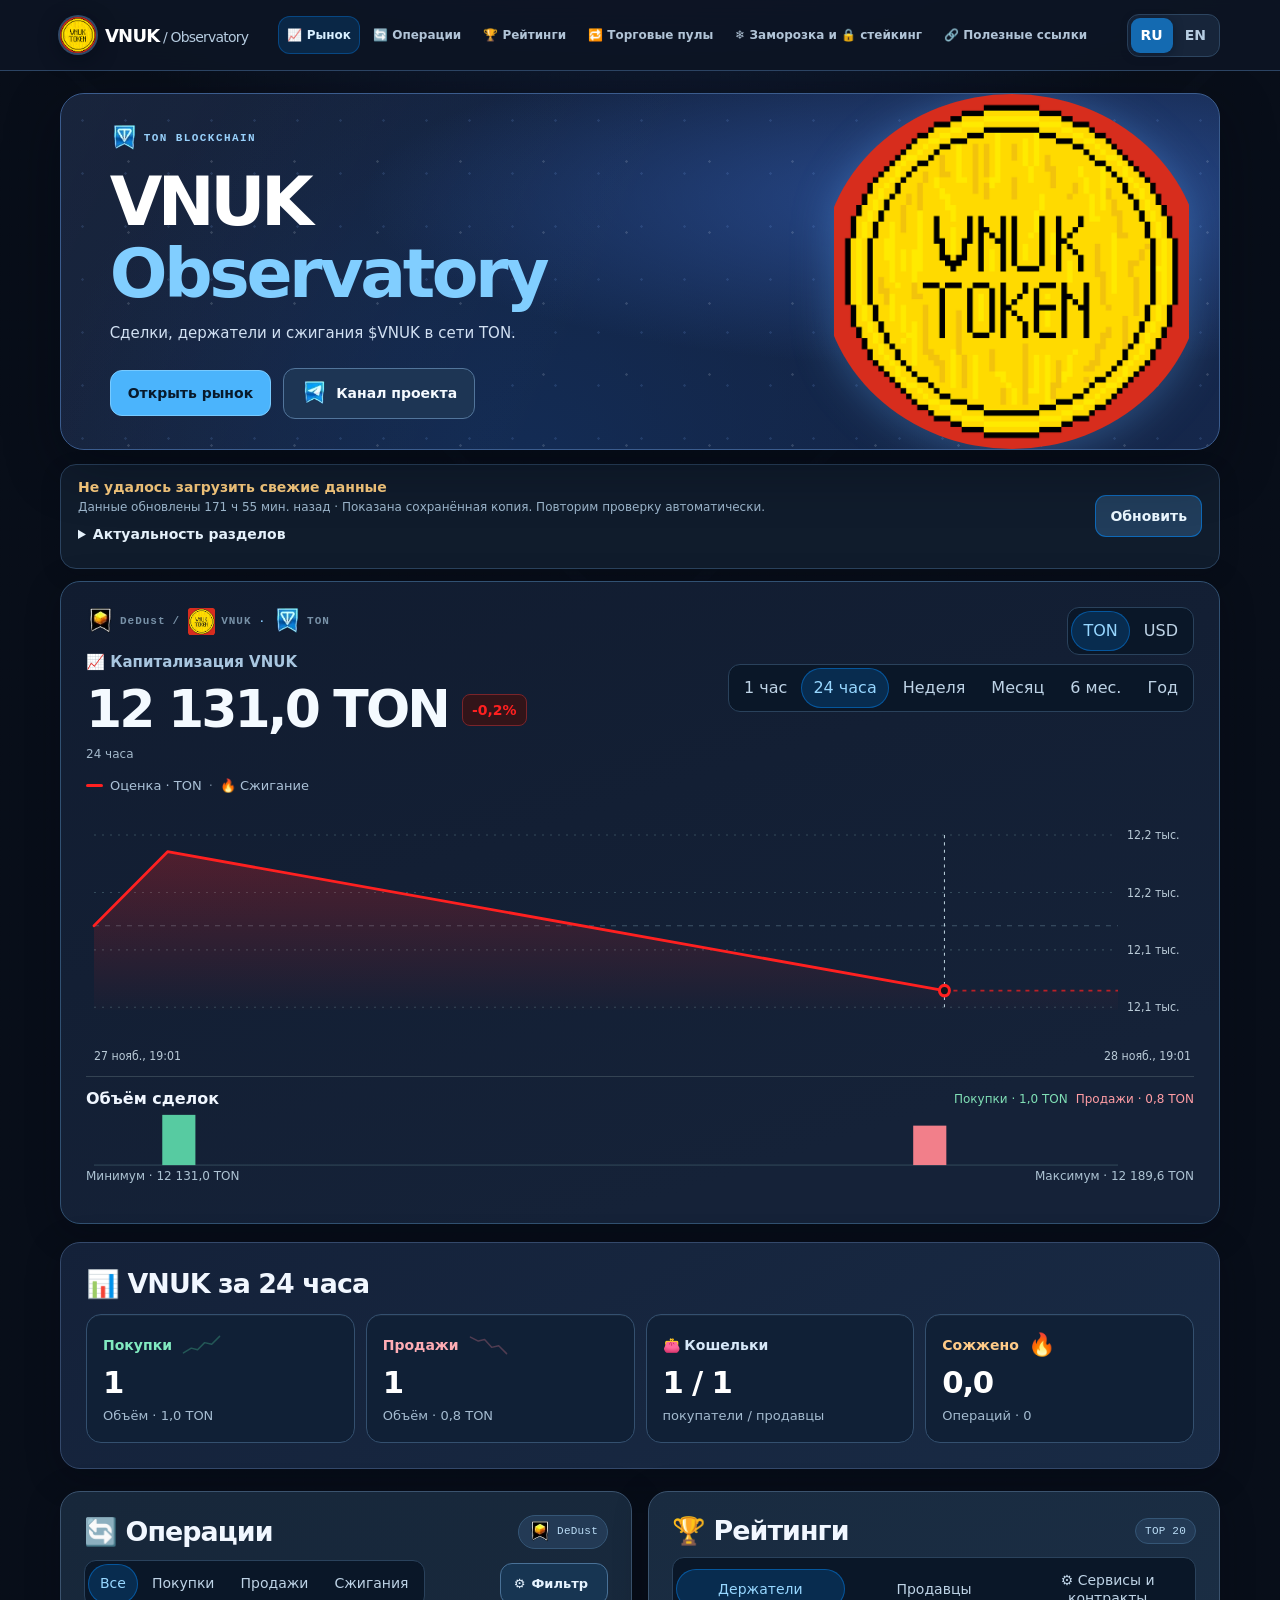
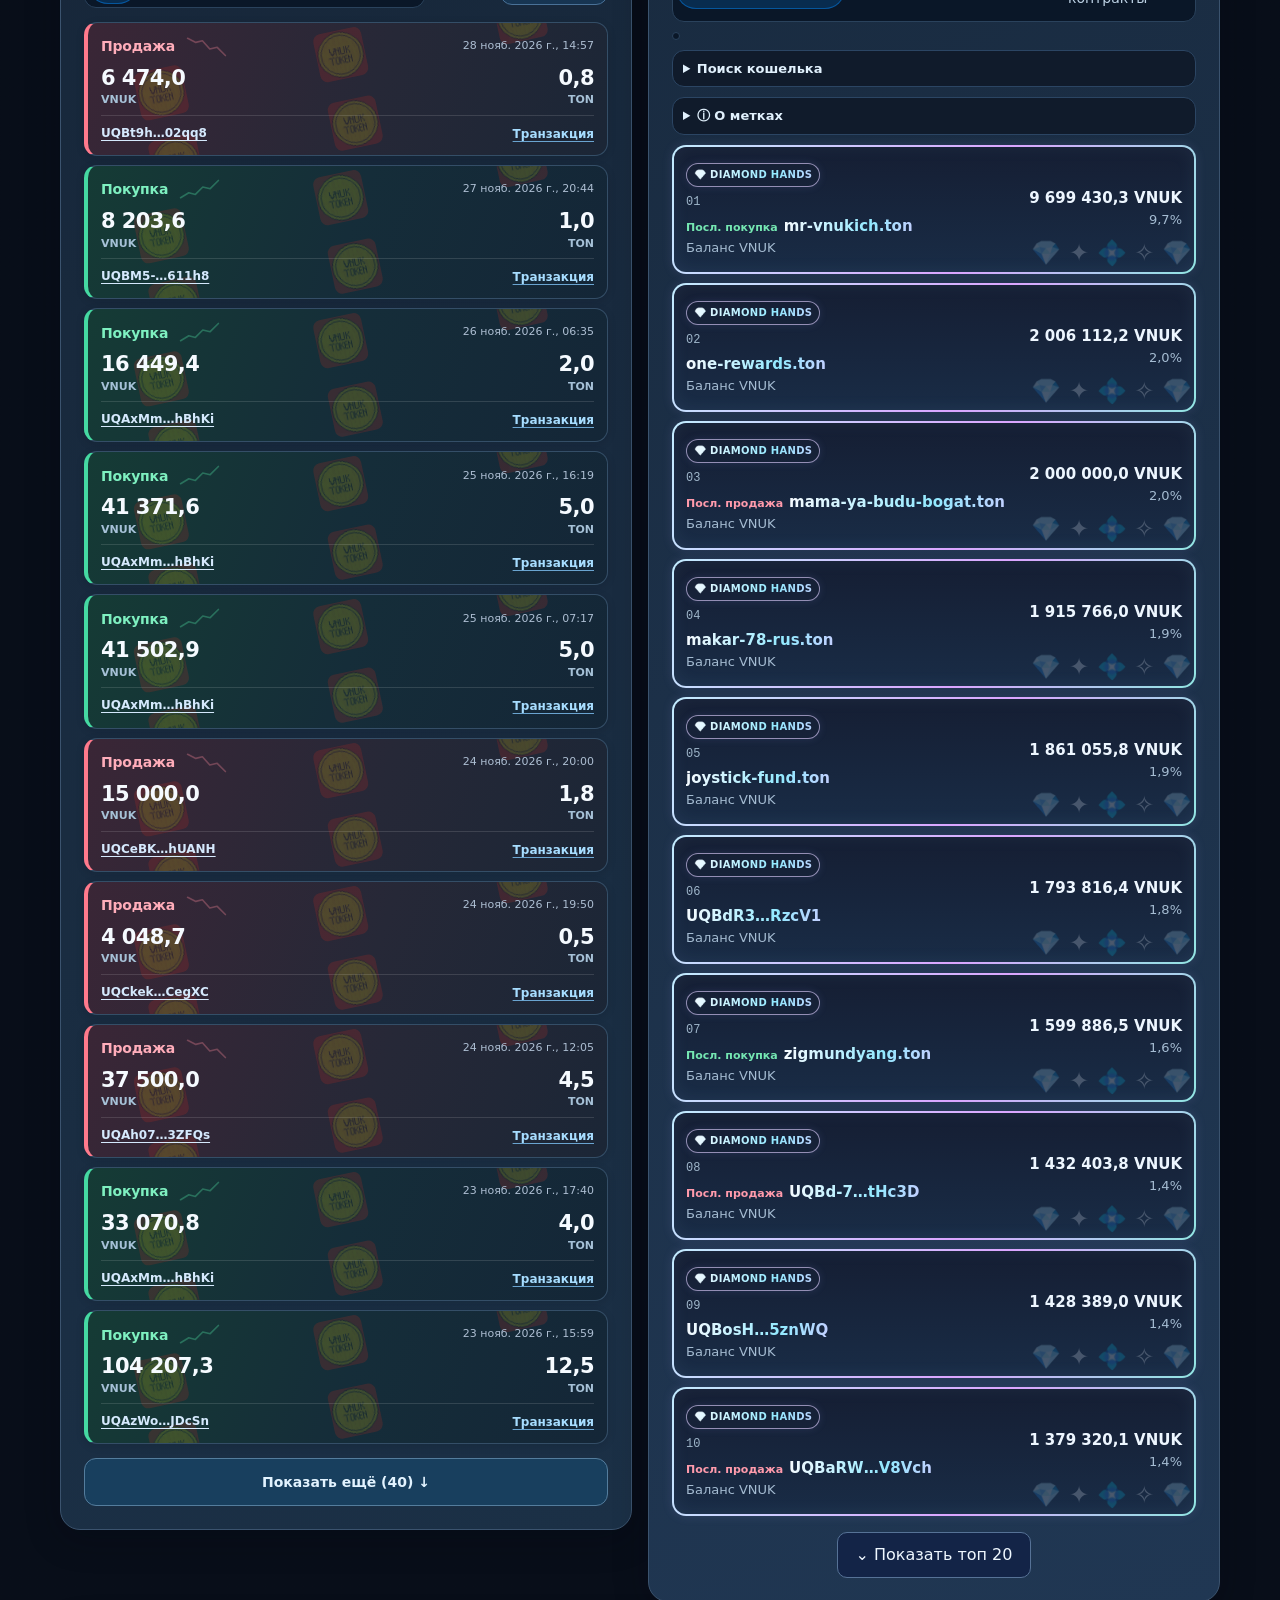
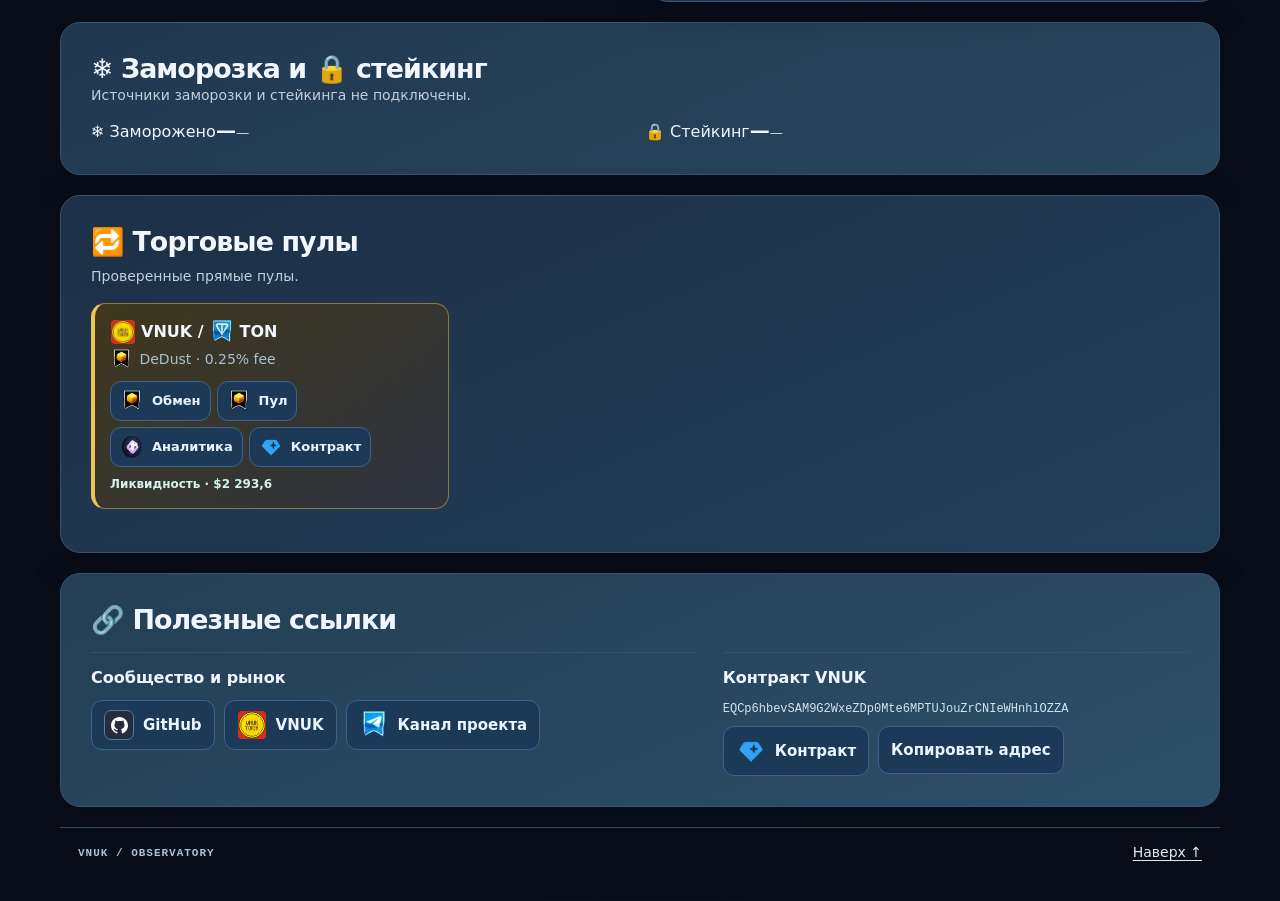
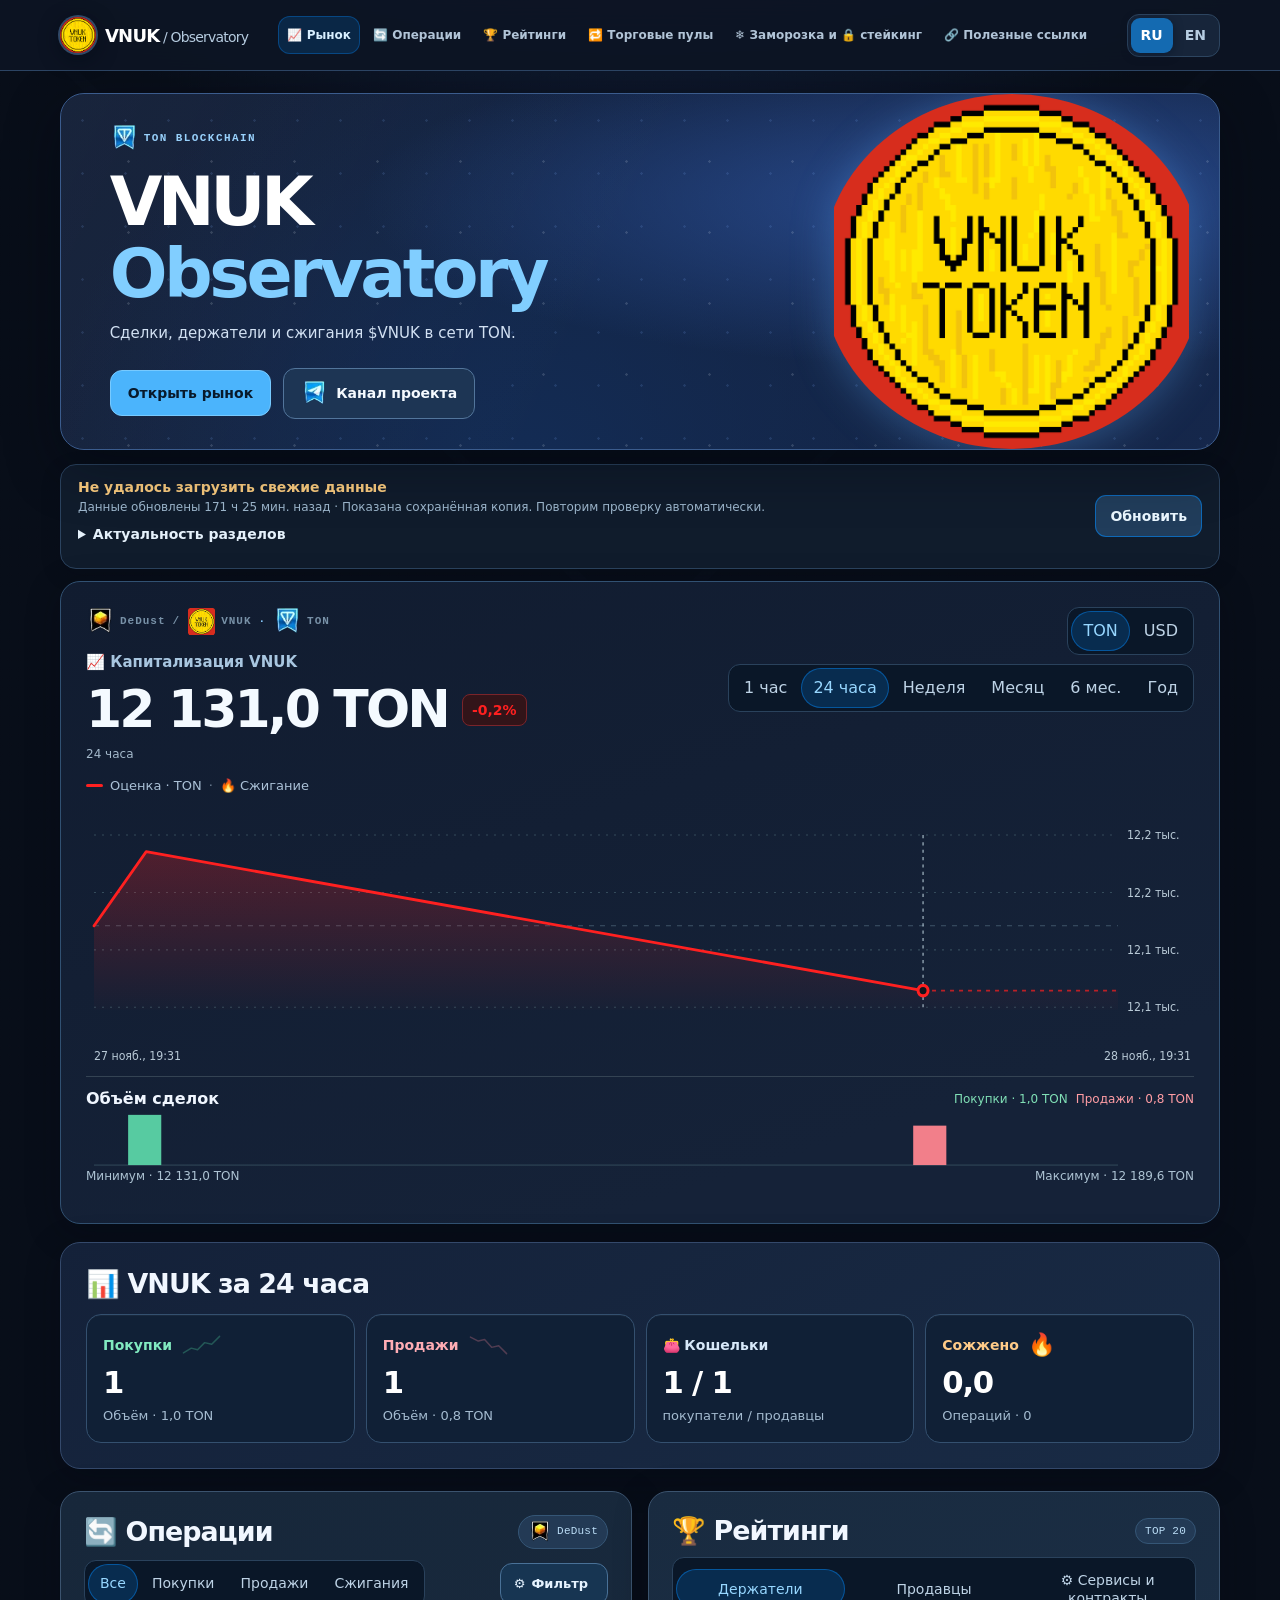
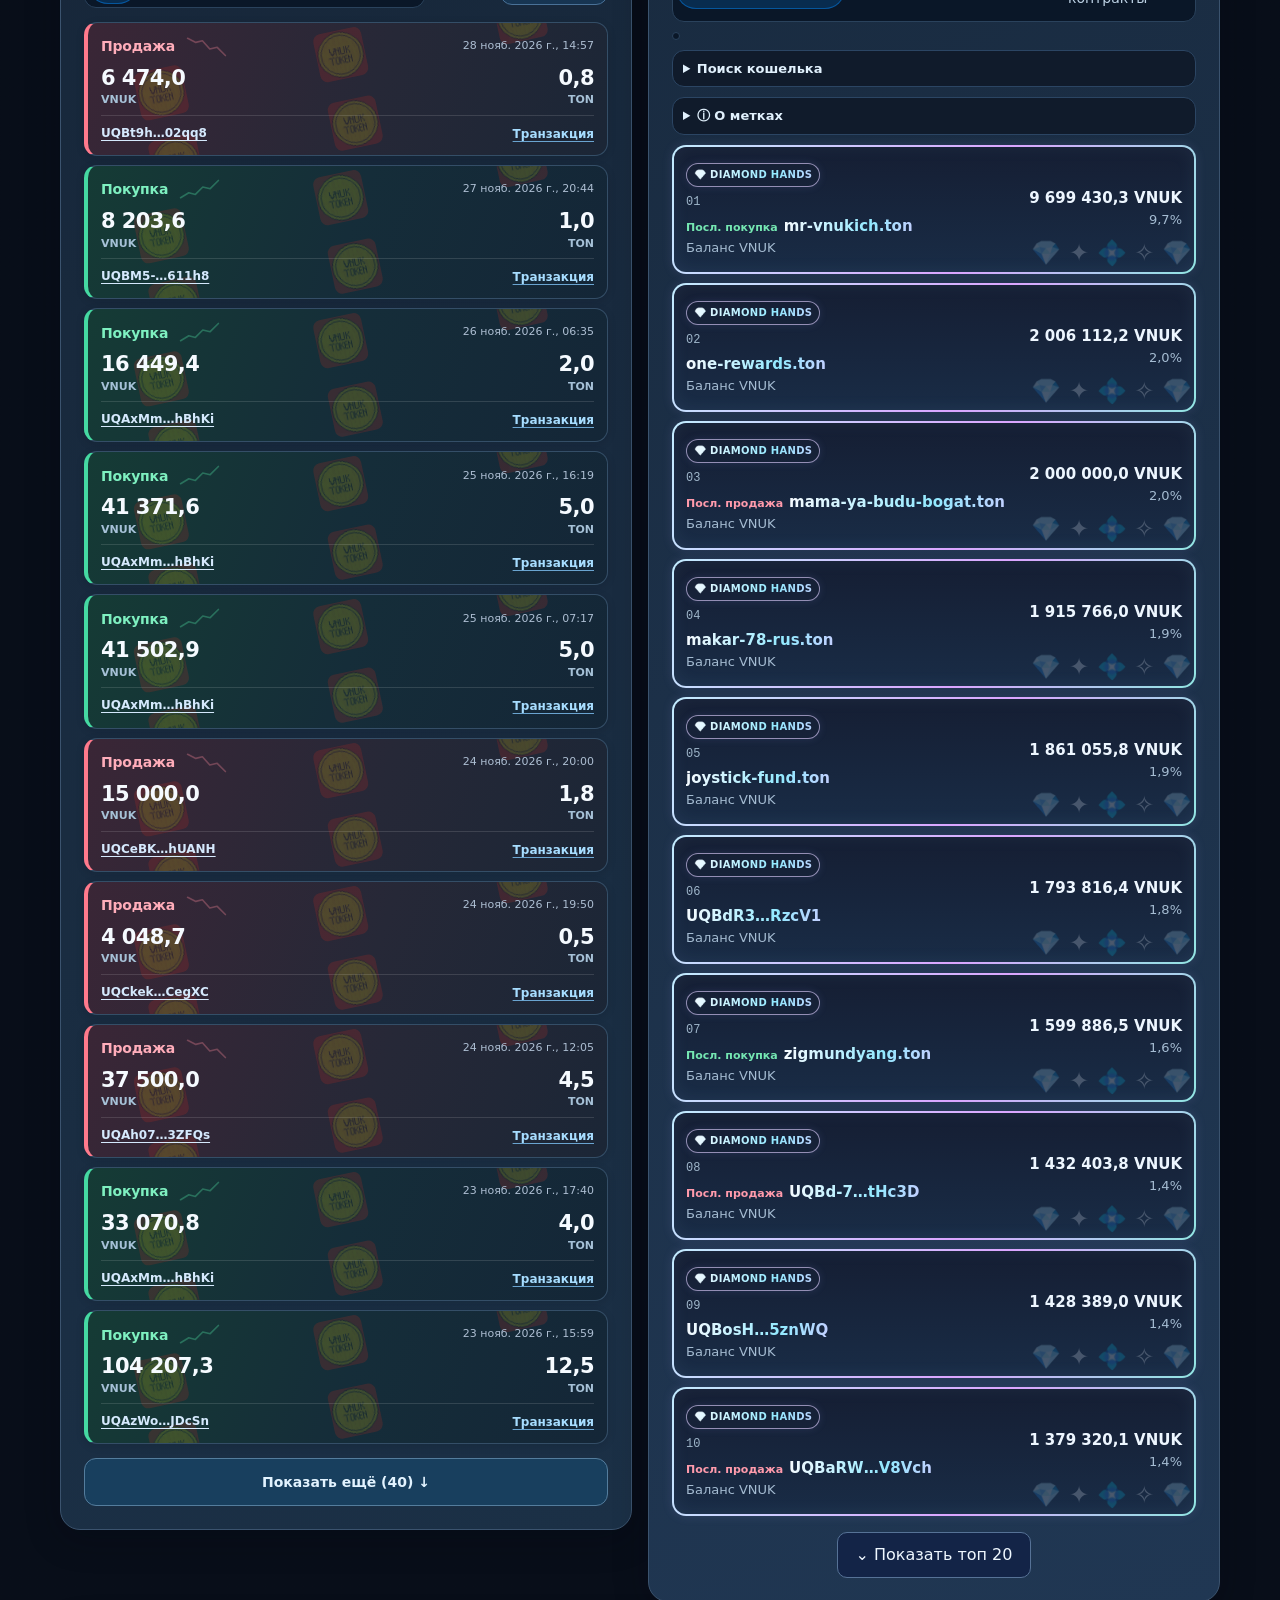
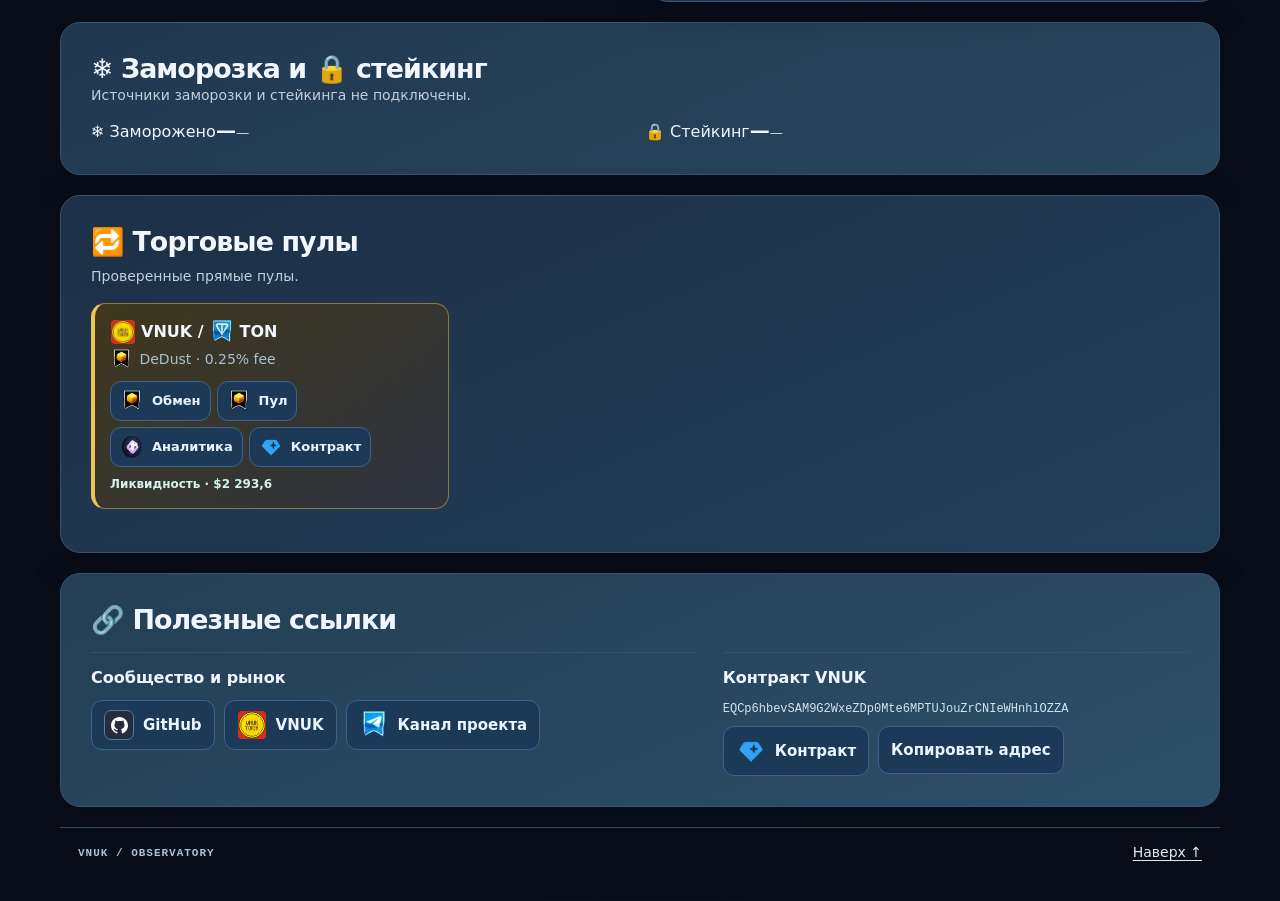
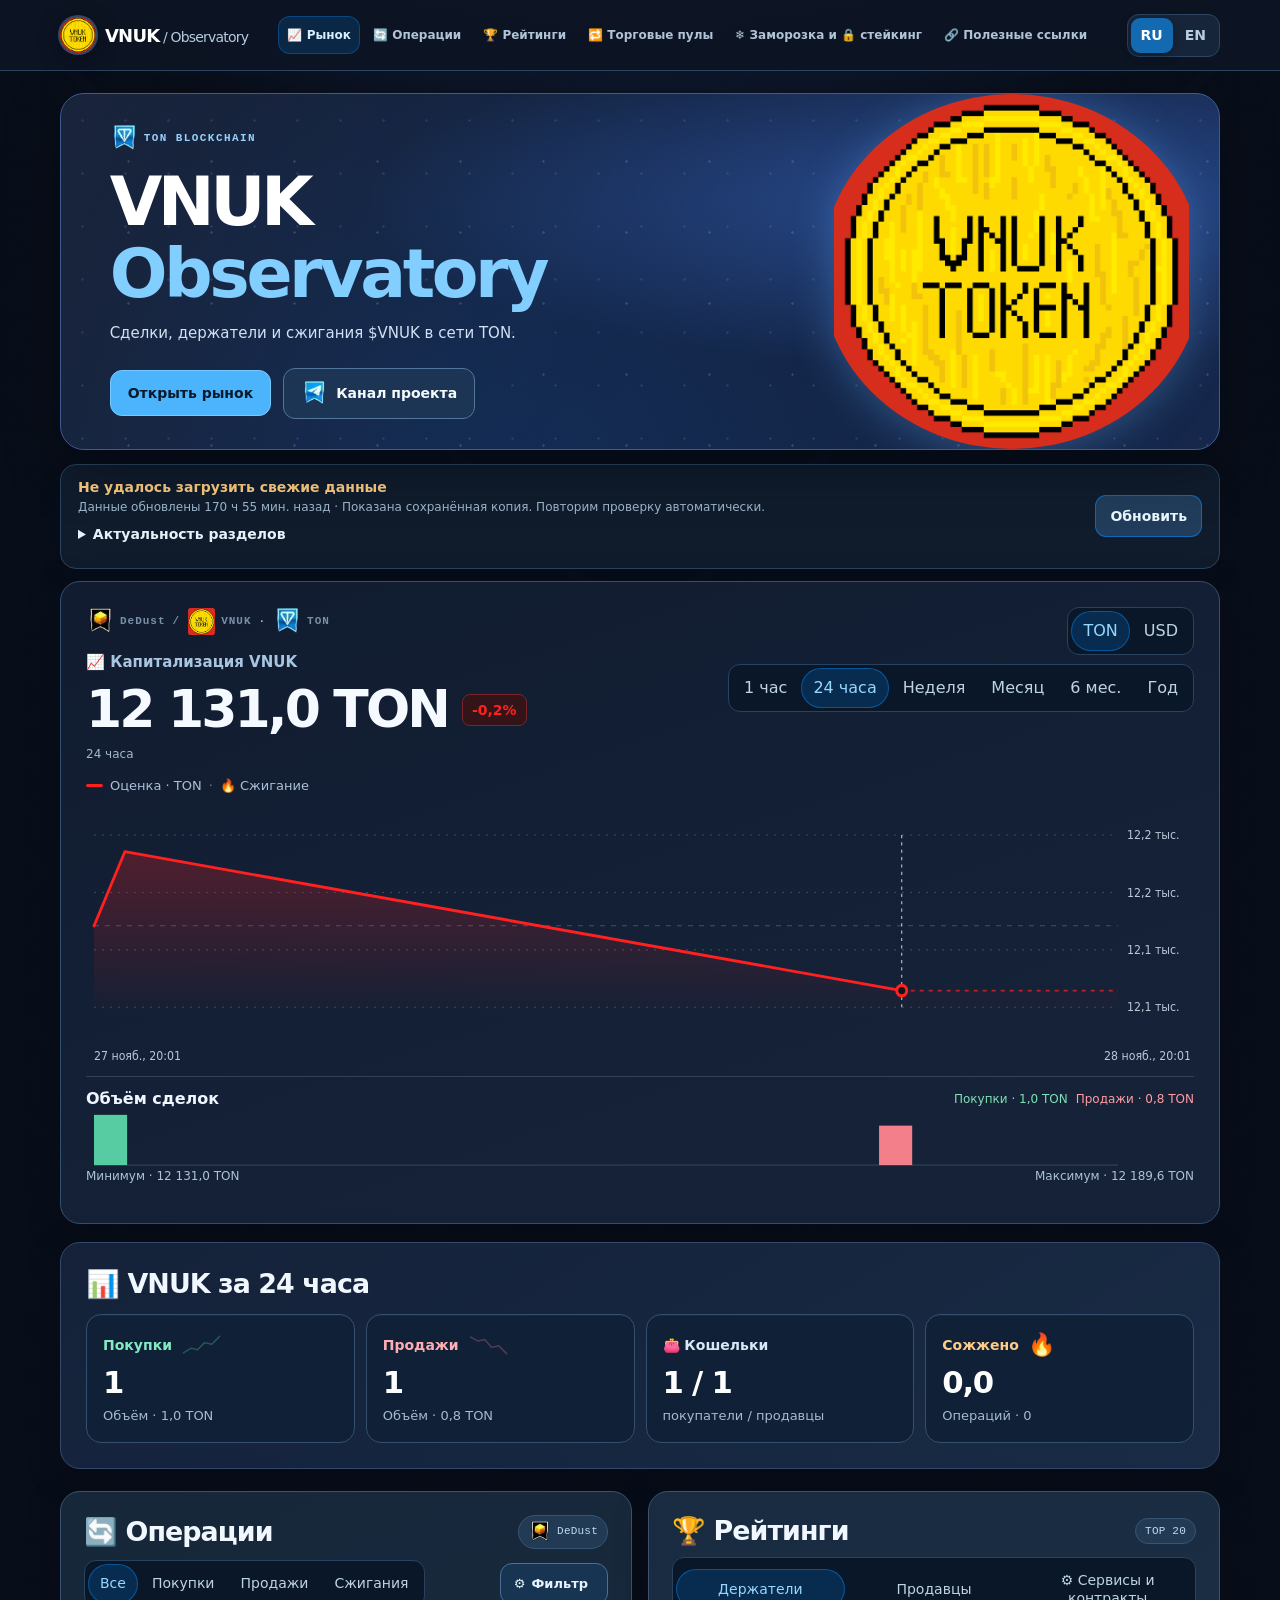
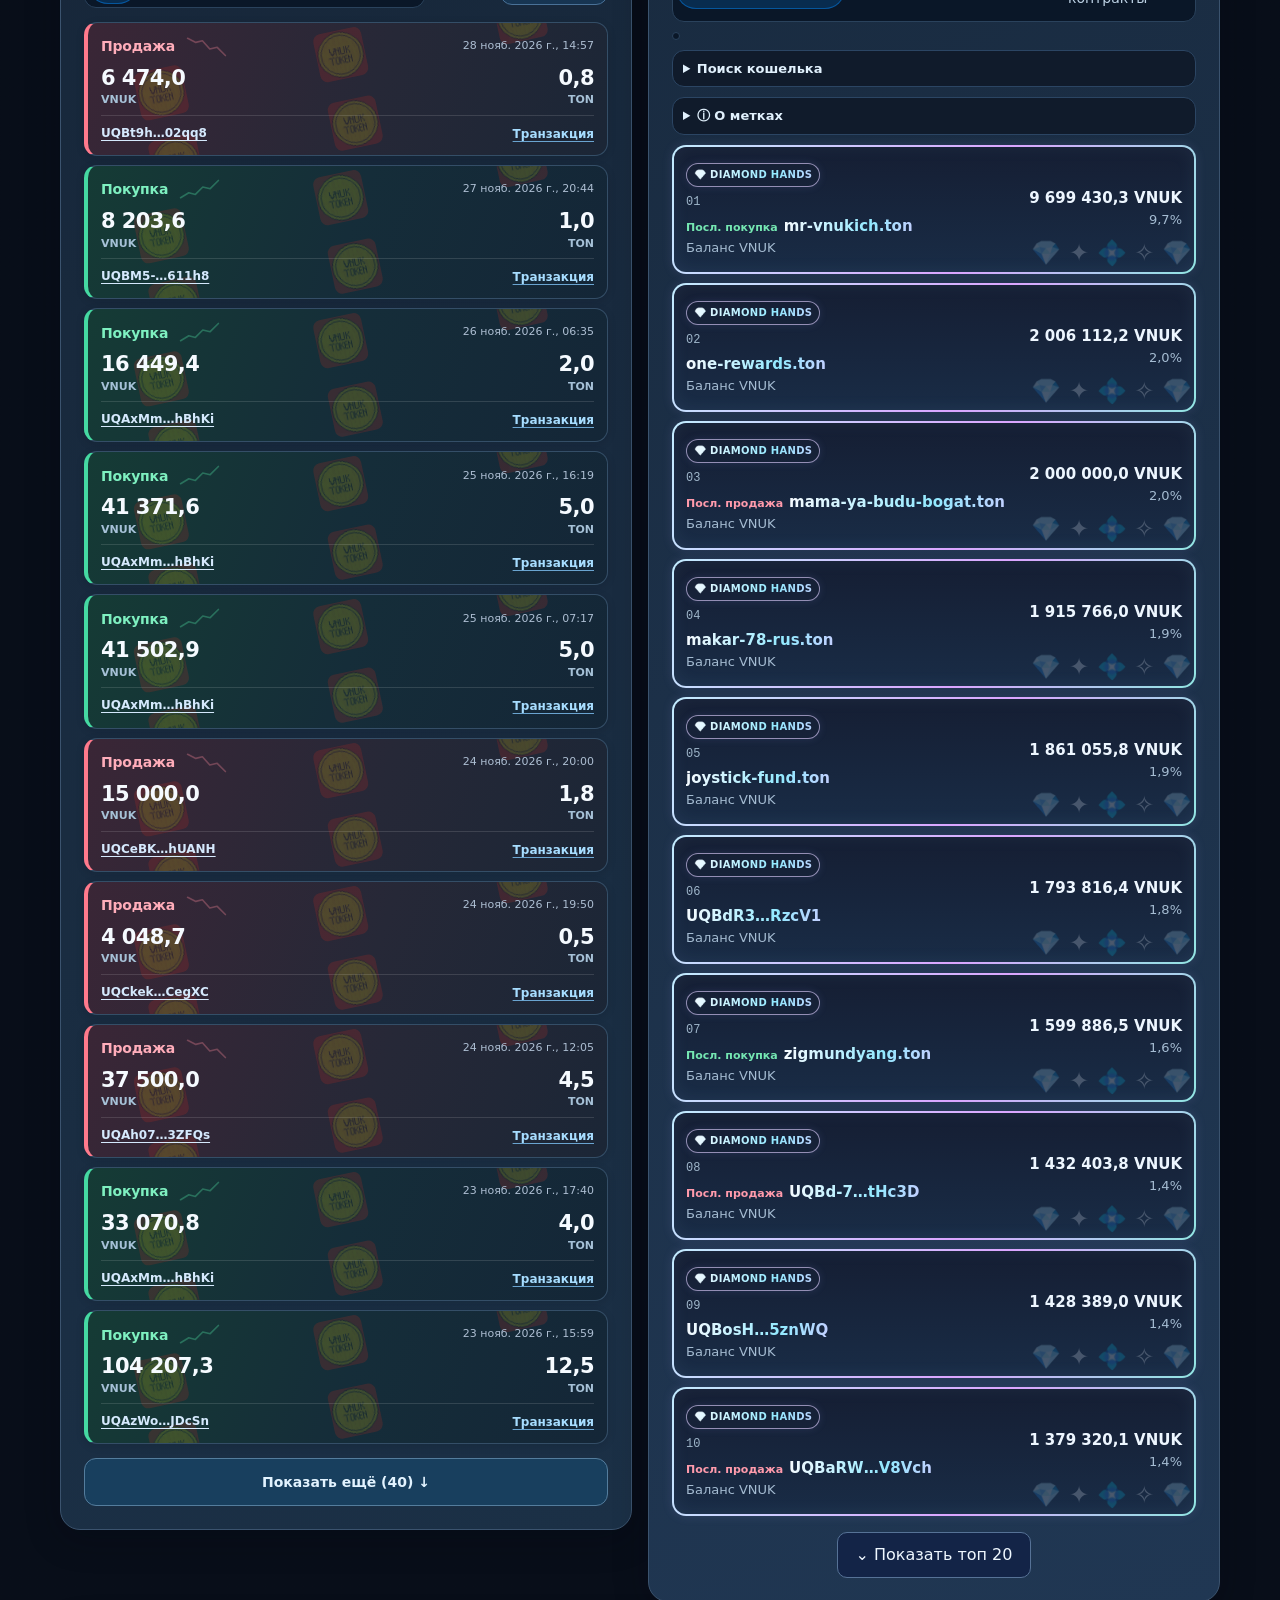
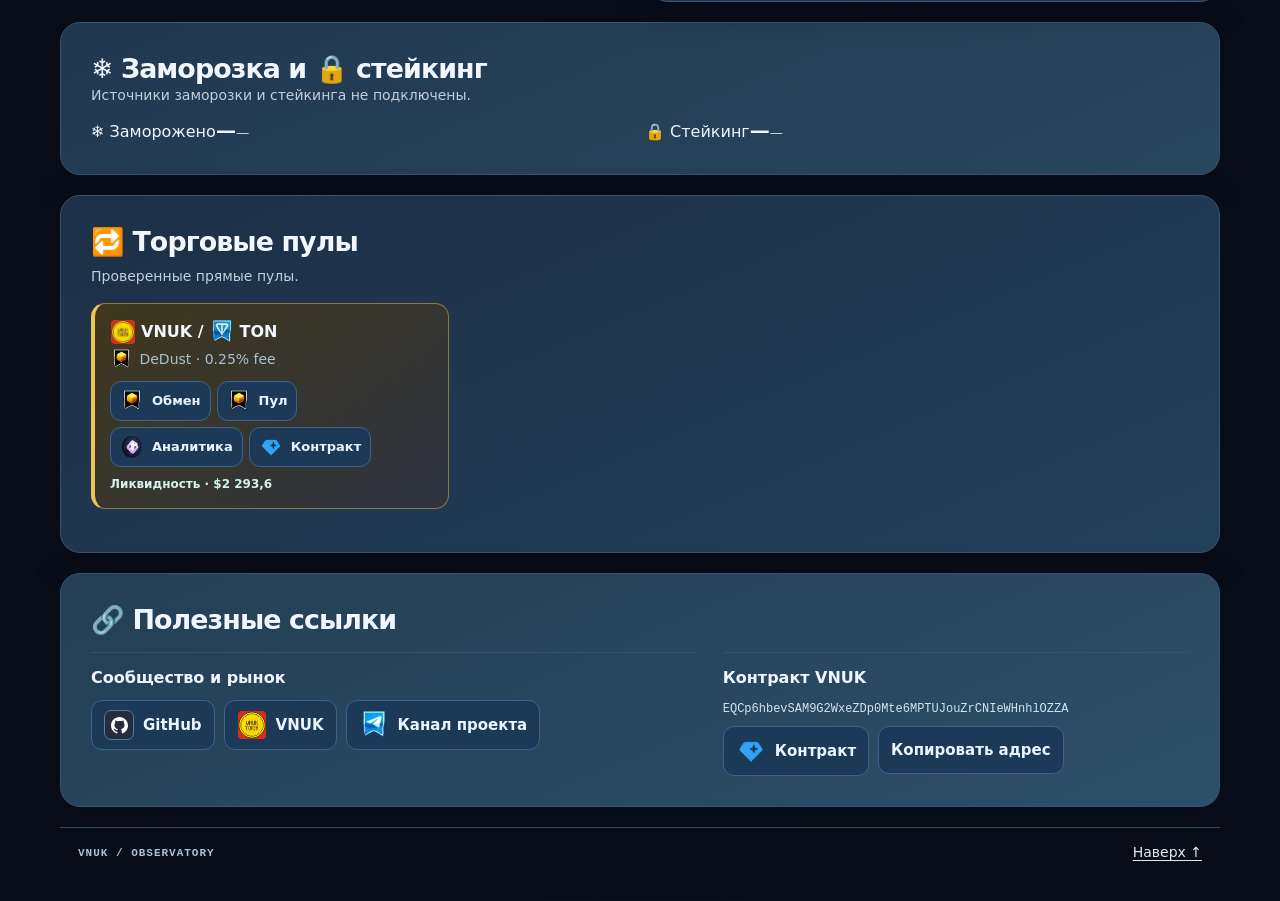
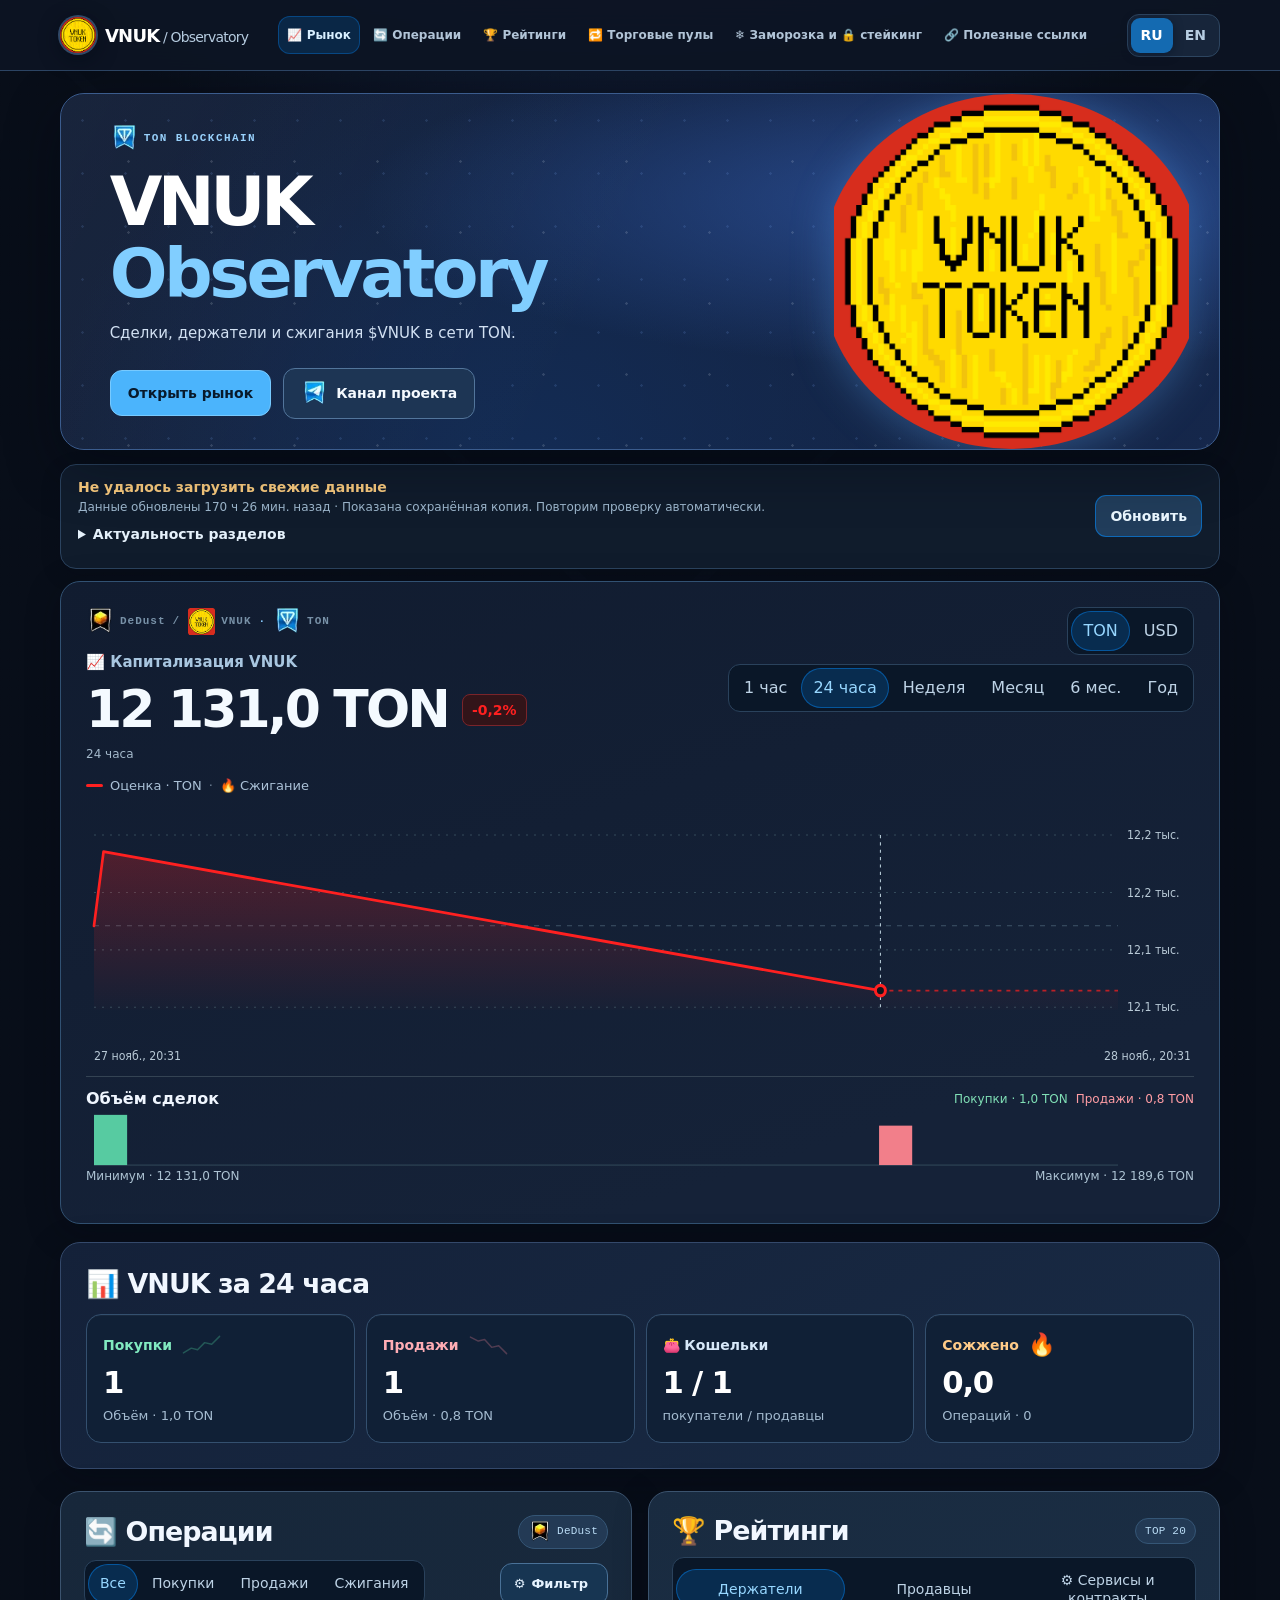
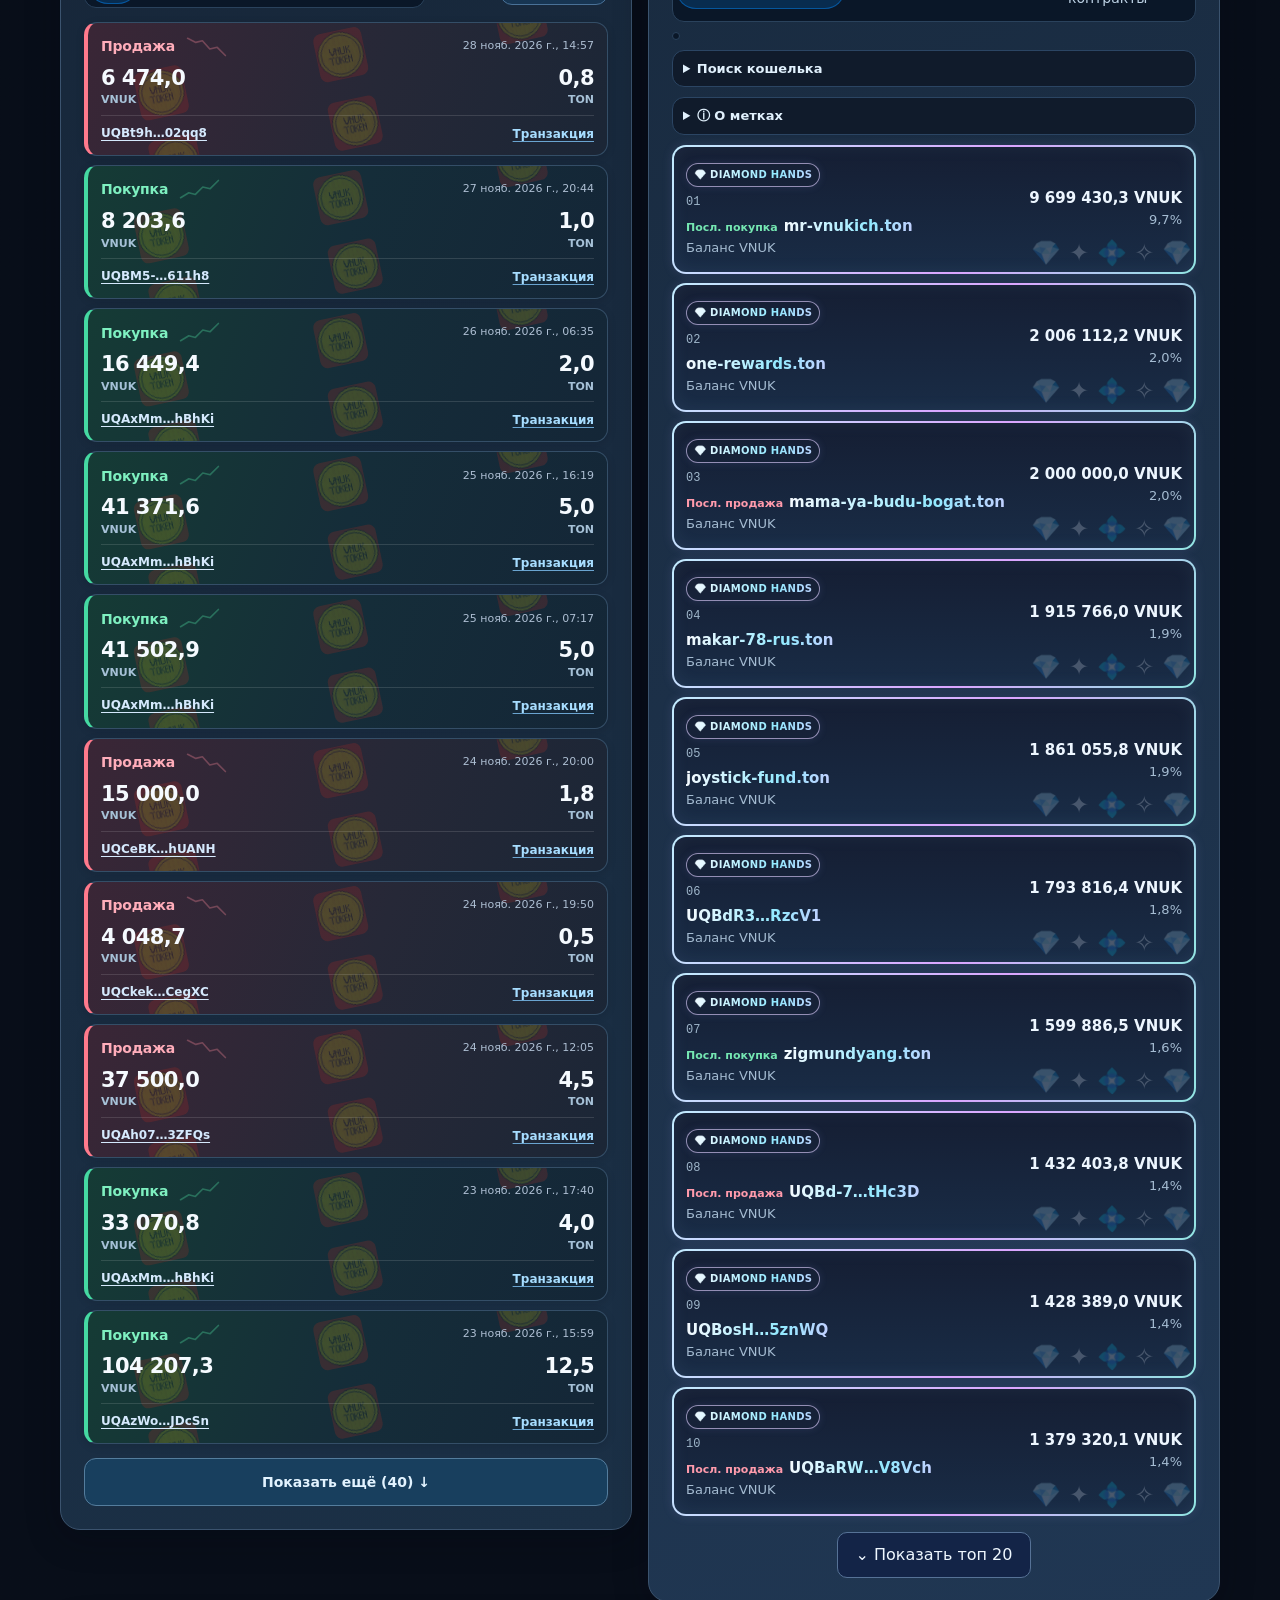
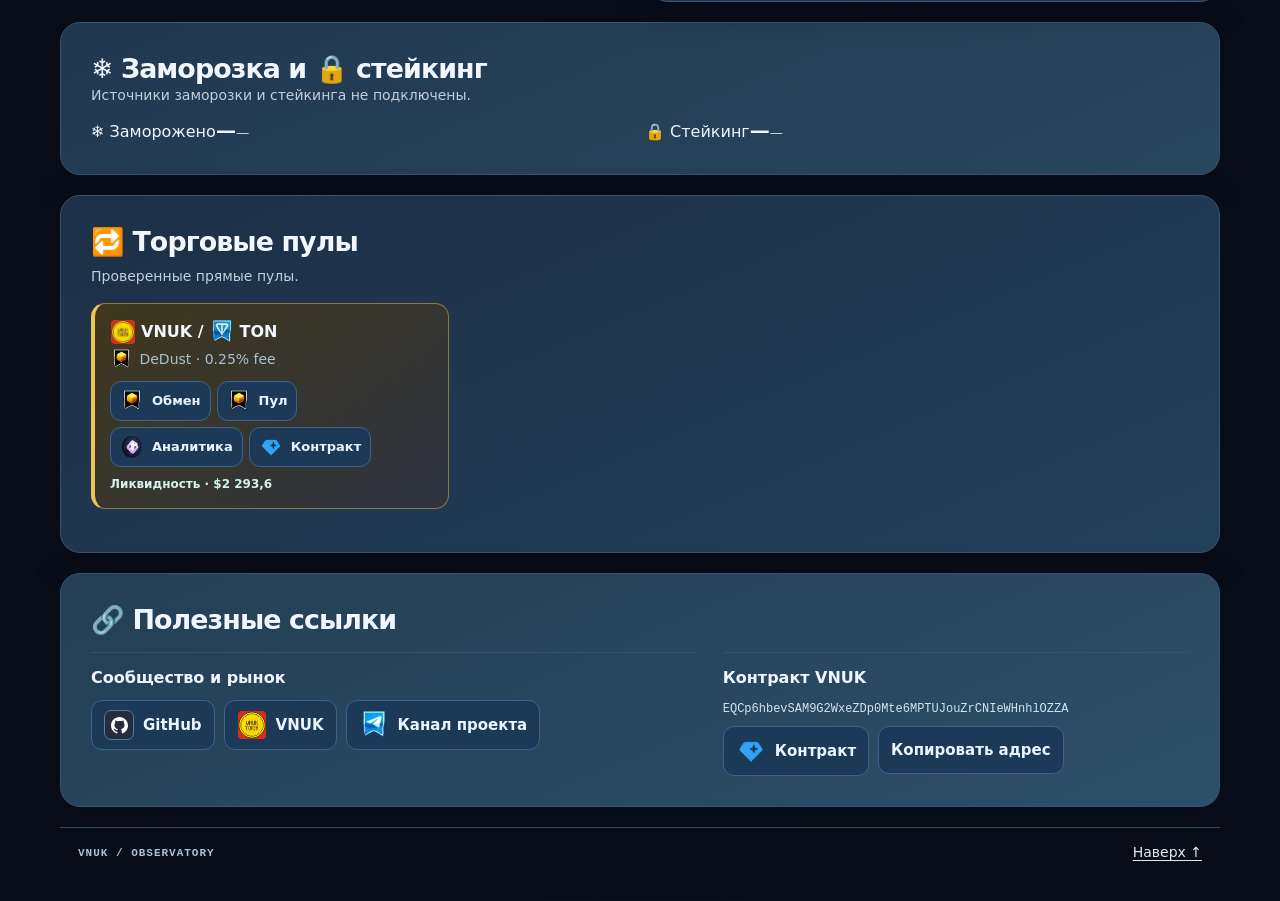
